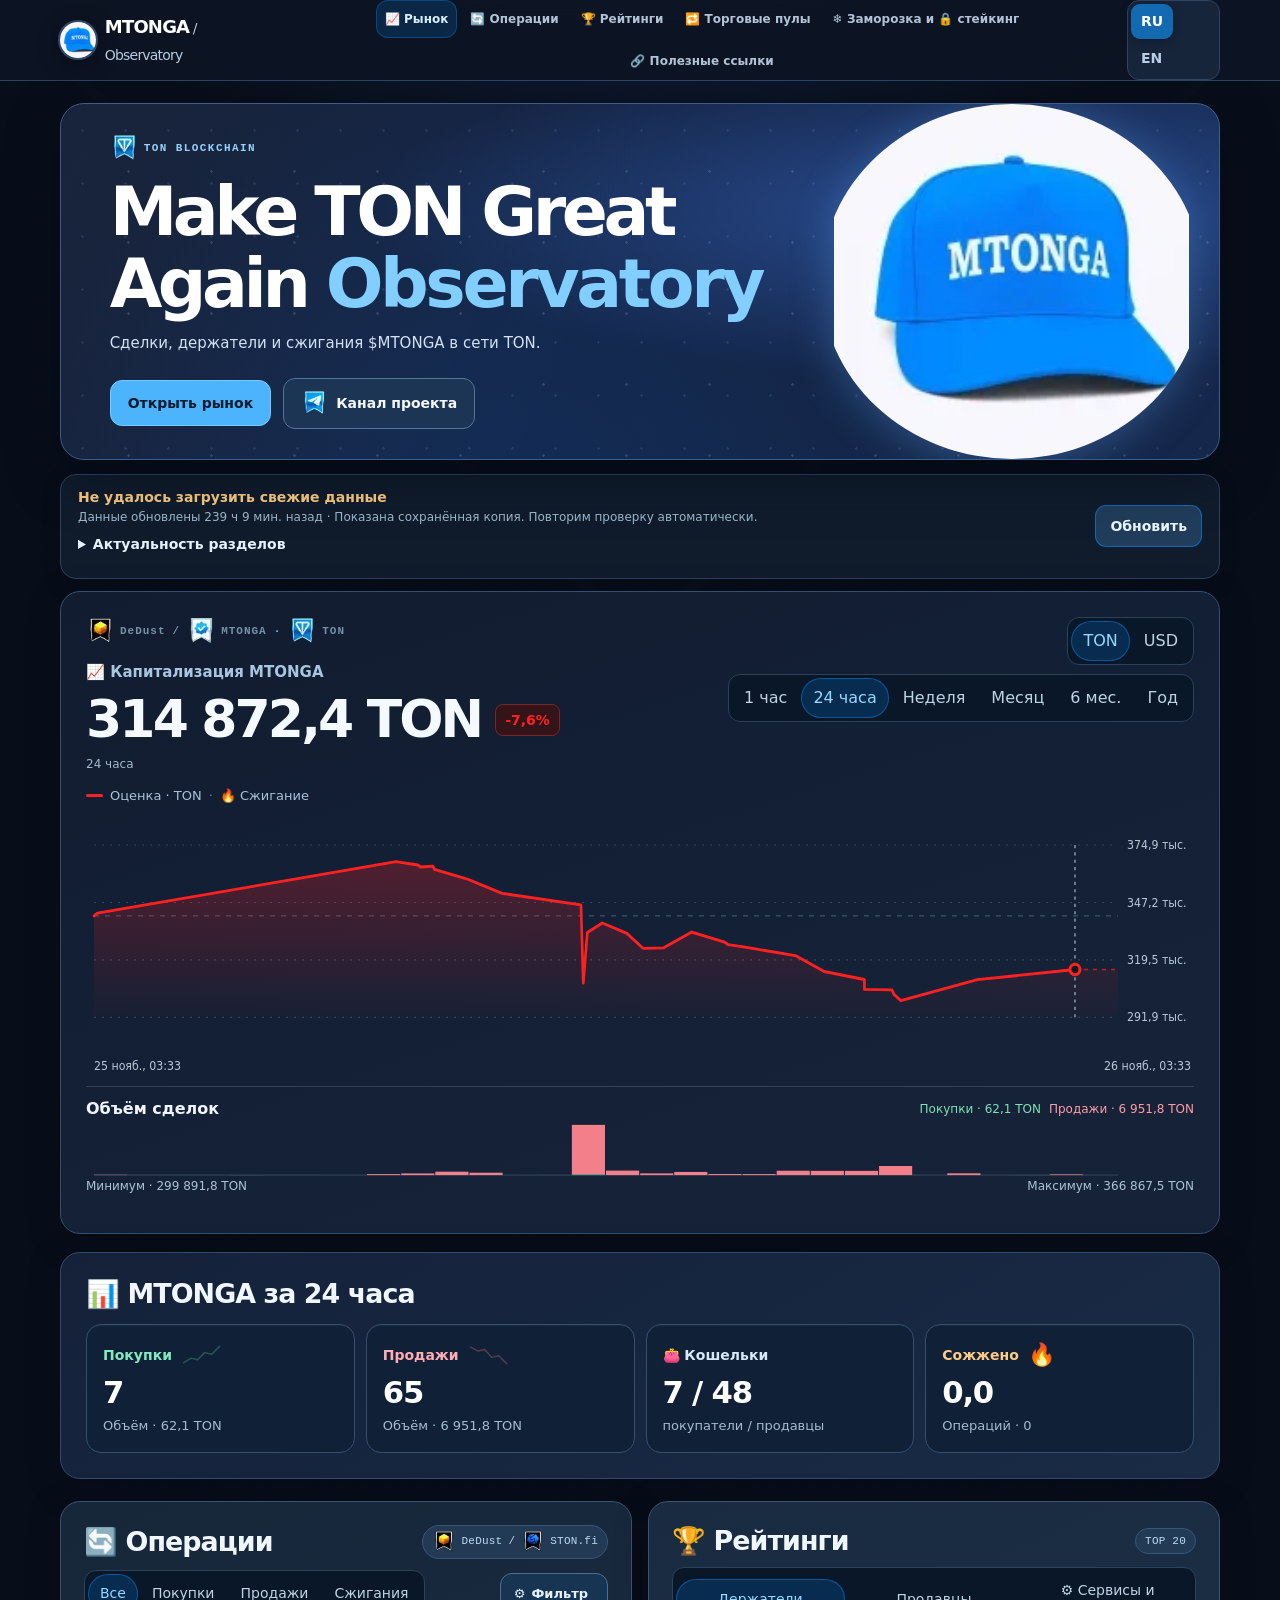
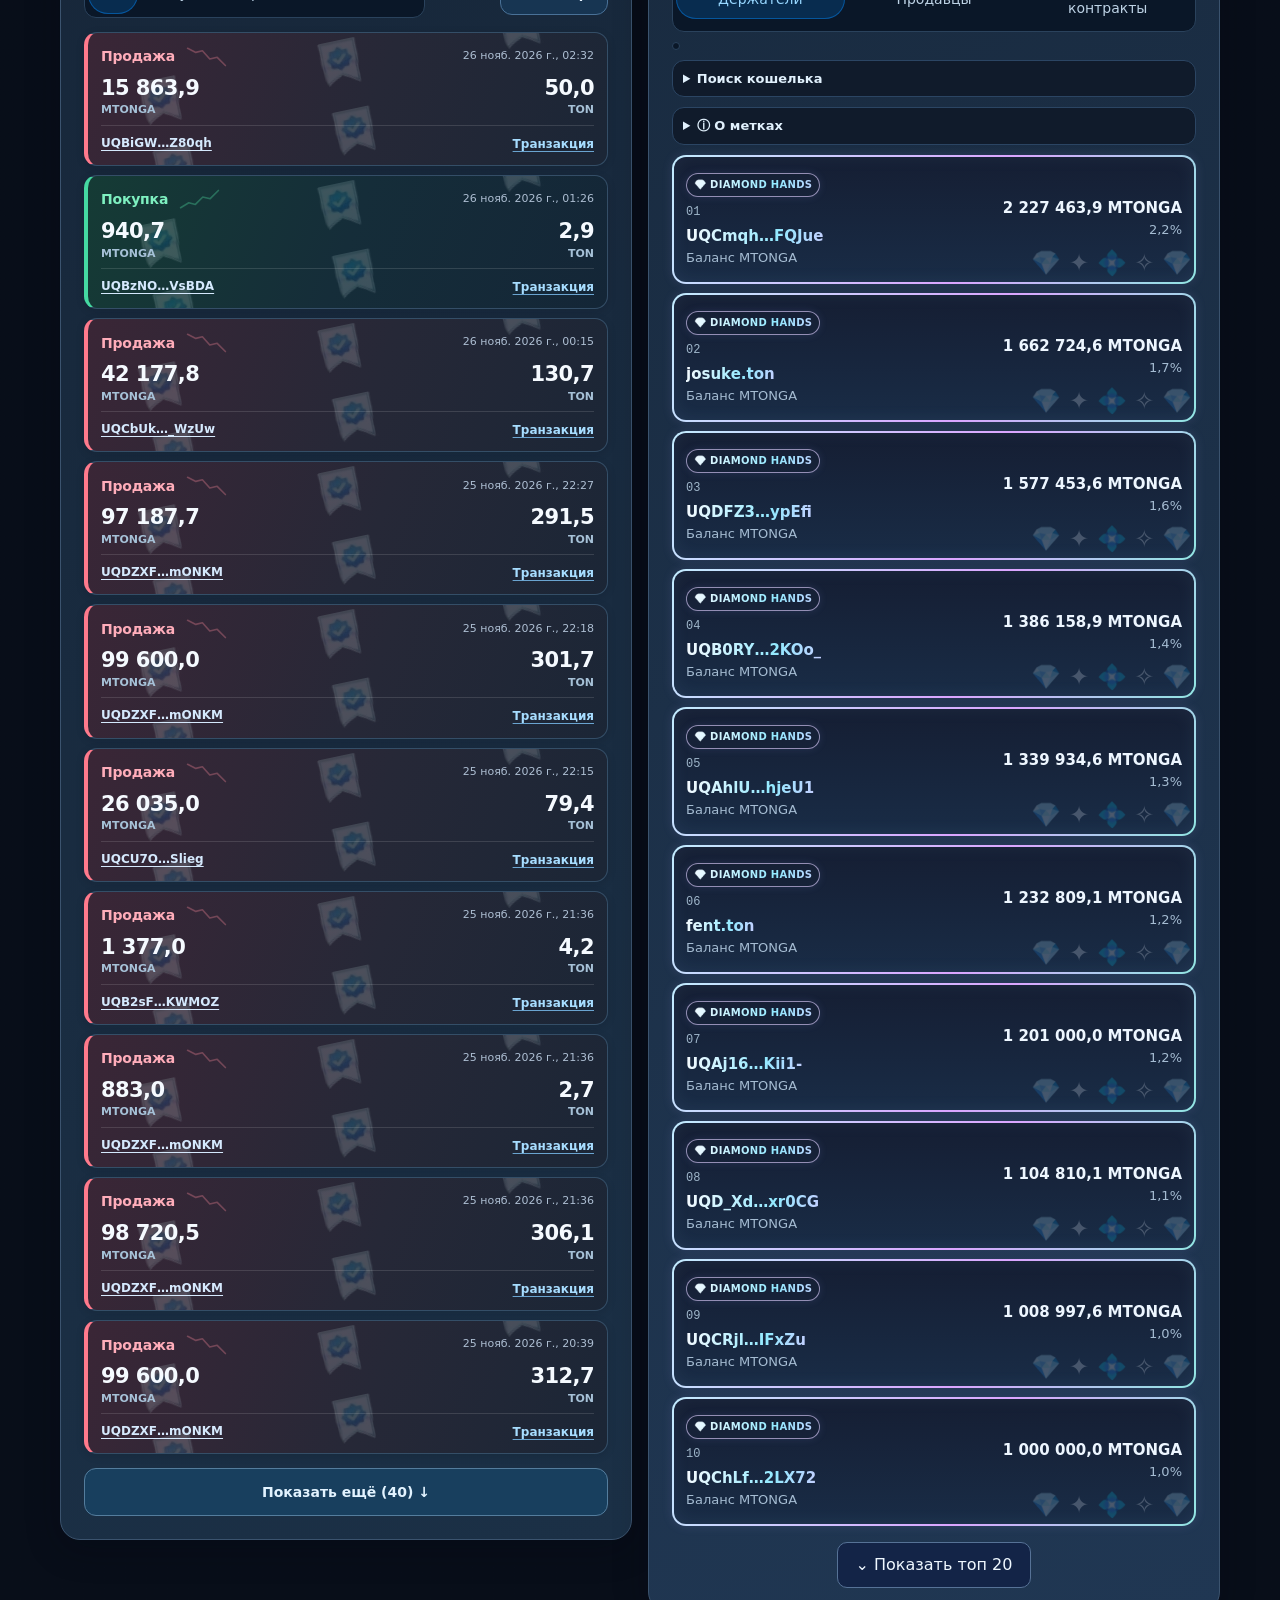
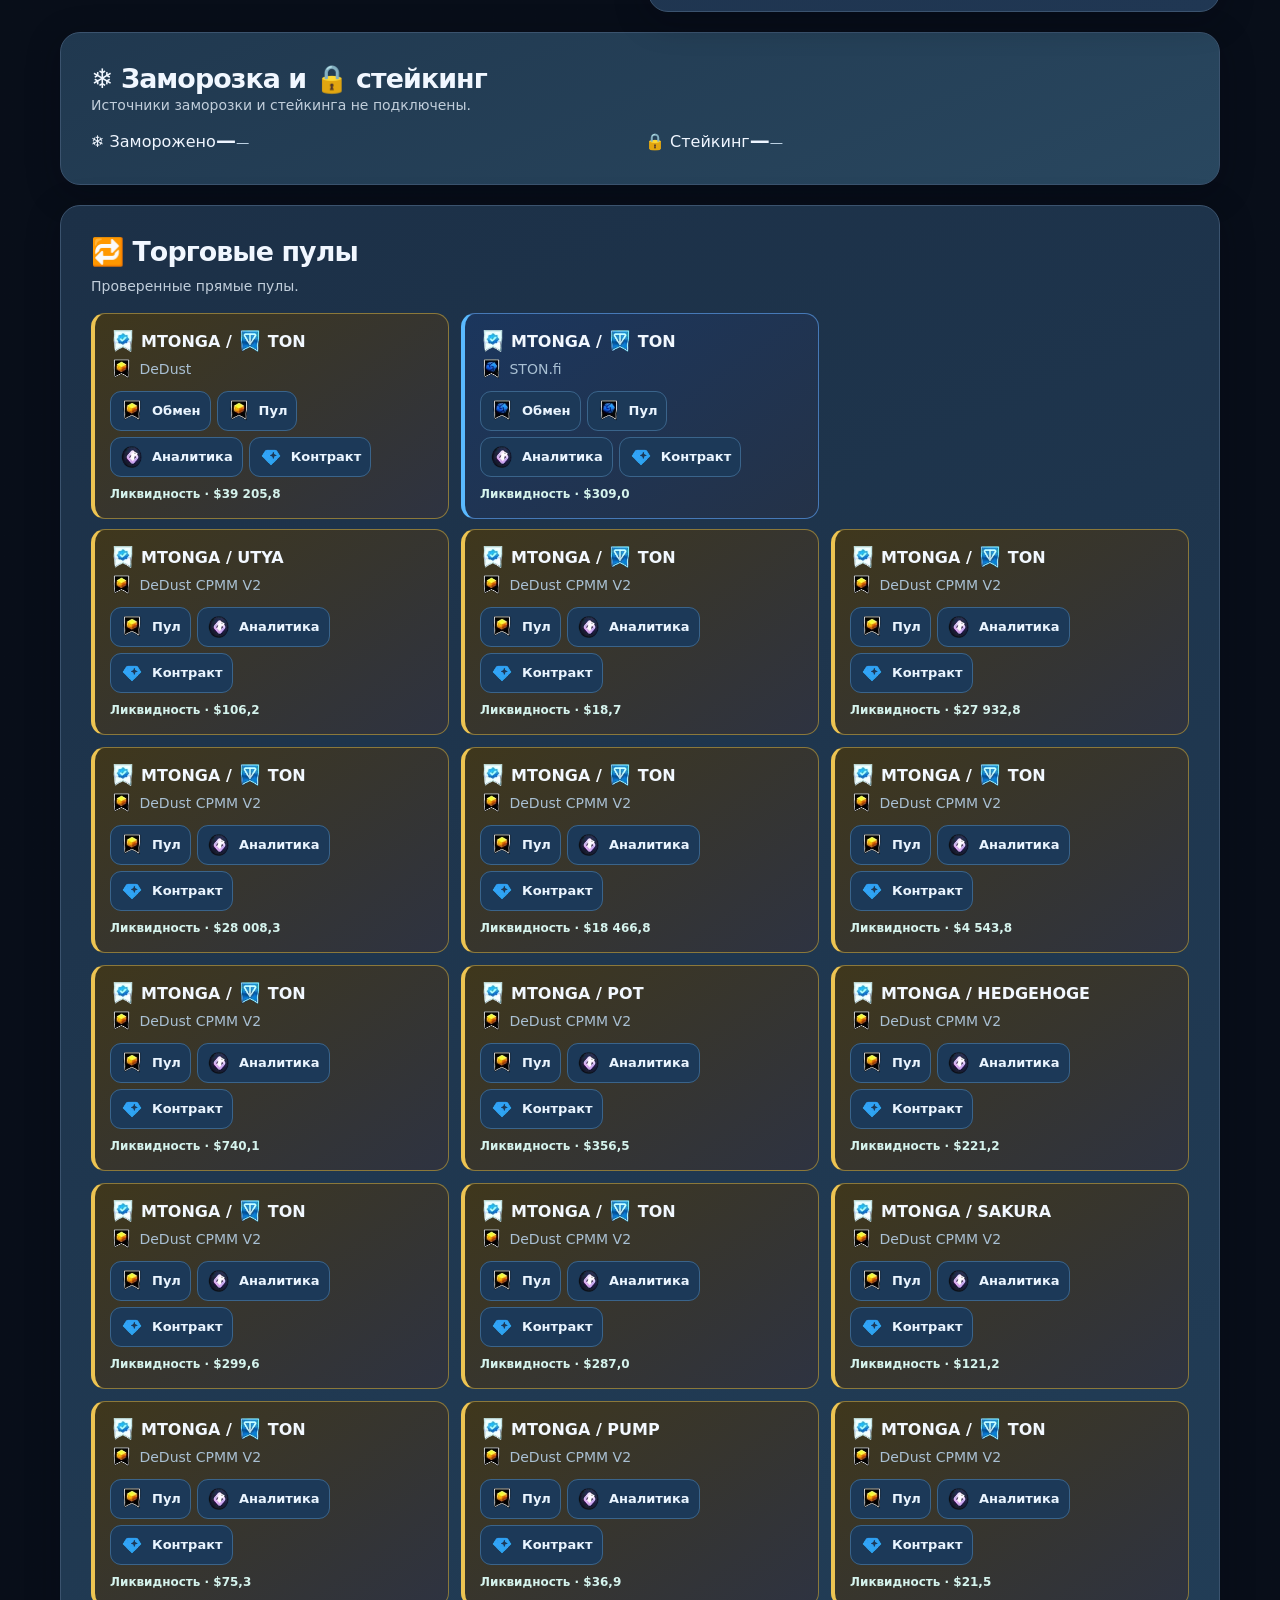
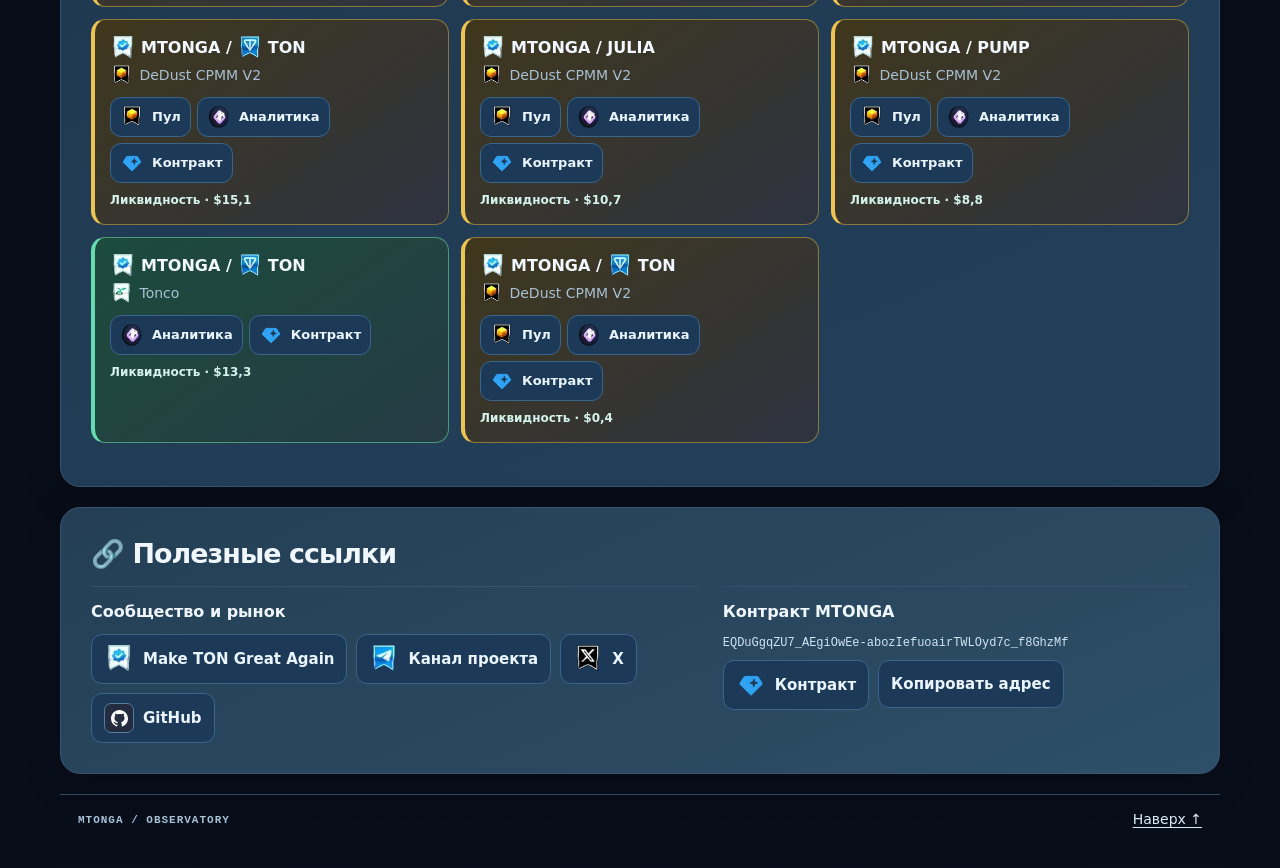
==== index.html @ 54111d75 "Build MTONGA observatory from template 1.3.0 with verified TON pools and cap artwork" ====
<!doctype html>
<html lang="ru"><head>
<meta charset="utf-8"><meta name="viewport" content="width=device-width,initial-scale=1">
<meta name="theme-color" content="#070d21"><meta name="description" content="MTONGA Observatory — сделки STON.fi и DeDust, держатели и подтверждённые сжигания MTONGA в сети TON.">
<title>Make TON Great Again Observatory</title><style>:root{color-scheme:light;--ink:#101721;--muted:#536372;--paper:#f8fafc;--line:#cbd5df;--blue:#30a1f5;--link:#075d9b;--night:#090b0e;--graphite:#10151c;--green:#1e6b51;--red:#df0000;--orange:#975019;font:16px/1.5 system-ui,-apple-system,BlinkMacSystemFont,"Segoe UI",sans-serif;color:var(--ink);background:var(--night)}
*{box-sizing:border-box}
[hidden]{display:none!important}
html{scroll-behavior:smooth;scroll-padding-top:82px}
body{margin:0;background:var(--night)}
.wrap{width:min(1220px,calc(100% - 64px));margin-inline:auto}
h1,h2,h3,p{margin:0}
a{color:var(--link);text-underline-offset:3px}
a:hover{text-decoration:underline}
button{font:inherit;color:inherit;cursor:pointer}
a:focus-visible,button:focus-visible,summary:focus-visible,#plot svg:focus-visible{outline:3px solid #5692db;outline-offset:2px}
header{position:sticky;top:0;z-index:5;background:#090b0ef5;border-bottom:1px solid #283541;color:#f5f8fc}
.nav,.brand,nav,.langs,.tabs,.smallTabs,.introLinks,.eyebrow,.sectionHeading,.chartCaption,footer,.graphTop{display:flex;align-items:center}
.nav{min-height:65px;gap:20px;justify-content:space-between}
.brand{gap:9px;color:#fff;text-decoration:none}
.brand svg{width:36px;height:36px}
.brand strong{font-size:19px;letter-spacing:-.055em}
.brand span{font-weight:500;color:#c3cbd5}
.brand:hover{text-decoration:none}
nav{gap:5px}
nav a,.langs button{font-size:14px;font-weight:650}
nav a{color:#b4c0ce;padding:9px 11px;text-decoration:none;border-radius:8px}
nav a.on,nav a:hover{color:white;background:#203347;text-decoration:none}
.langs,.tabs,.smallTabs{background:#e5edf4;border-radius:10px;padding:3px;gap:2px;width:fit-content;max-width:100%;flex-wrap:wrap}
.langs button,.tabs button,.smallTabs button{border:none;padding:7px 10px;background:transparent;color:#364c61;border-radius:7px;line-height:1.35}
.langs .on,.tabs .on,.smallTabs .on{background:#114c79;color:white}
.hero{margin:20px 0 16px;position:relative;isolation:isolate;overflow:hidden;display:flex;align-items:center;min-height:192px;border-radius:20px;border:1px solid #293746;background:radial-gradient(ellipse at 88% 70%,#153650 0%,transparent 53%),#0b0d10;color:#fff}
.herotext{position:relative;z-index:1;padding:27px clamp(20px,3vw,44px);max-width:66%}
.eyebrow,.tag,footer>span{font-family:ui-monospace,Consolas,monospace;font-size:11px;font-weight:650;letter-spacing:.09em}
.eyebrow{gap:8px}
.eyebrow i{width:7px;height:7px;background:#468ec6;border-radius:50%}
.hero .eyebrow{color:#b9c9d9}
.hero .eyebrow i{background:var(--blue)}
h1{font-size:clamp(38px,4.6vw,68px);letter-spacing:-.07em;line-height:1.05;margin:7px 0 8px}
h1 em{font-family:Georgia,"Times New Roman",serif;font-weight:normal;letter-spacing:-.055em;color:#a1d6ff}
.hero p{color:#c9d5e1;font-size:15px}
.heroArt{position:absolute;inset:0 0 0 auto;width:41%;display:grid;align-items:center;pointer-events:none}
.heroArt svg{width:100%;height:100%;max-height:250px}
.introLinks{margin-top:17px;gap:10px}
.introLinks a,.more{border:1px solid #9daebf;border-radius:8px;padding:7px 12px;text-decoration:none;font-weight:650;font-size:14px}
.introLinks a{color:#f0f6ff;border-color:#536779}
.introLinks a:first-child{color:#081624;background:var(--blue);border-color:var(--blue)}
.introLinks a:hover,.more:hover{box-shadow:inset 0 0 0 1px currentColor}
.panel{background:var(--paper);border:1px solid var(--line);border-radius:17px;padding:clamp(16px,2vw,25px);min-width:0}
.graphTop,.sectionHeading,footer{justify-content:space-between;gap:12px}
.graphTop{align-items:flex-start}
.graph .eyebrow{color:#b6c8d9}
.graph .eyebrow span{color:#7891a7}
.graph h2{font-weight:550;color:var(--muted);font-size:16px;margin-top:12px}
.price{font-size:clamp(27px,3.2vw,44px);line-height:1.12;letter-spacing:-.05em;font-variant-numeric:tabular-nums;font-weight:730}
.chartCaption{font-size:13px;color:var(--muted);gap:7px;margin-top:13px}
.lineKey{width:17px;height:3px;border-radius:3px;background:var(--blue)}
.sep{color:#6f8196}
#plot{margin:6px 0;min-height:183px}
#plot svg{width:100%;height:183px;display:block;touch-action:pan-y}
#plot text{font:11px system-ui,sans-serif;fill:#b6c6d6}
.marker{cursor:pointer}
.marker:focus{outline:2px solid var(--orange)}
#readout{font-size:14px;font-variant-numeric:tabular-nums;min-height:24px;color:var(--ink)}
.note,.description,.resources p{font-size:14px;color:var(--muted);overflow-wrap:anywhere}
.note{font-size:12px}
.description{margin:8px 0}
.summary{margin:18px 0 22px}
.summary h2,.panel h2:not(.graph h2){font-size:clamp(20px,2.1vw,27px);letter-spacing:-.045em;line-height:1.2}
.summary .sectionHeading{margin-bottom:9px}
.tag{color:#3e5061;background:#e2ebf4;border-radius:20px;padding:4px 9px;white-space:nowrap;font-weight:500;letter-spacing:.02em}
#stats{display:grid;grid-template-columns:repeat(4,minmax(0,1fr));gap:10px}
.stat{background:var(--paper);border:1px solid var(--line);border-radius:13px;padding:13px 15px;min-width:0}
.stat b,.stat small,.stat span{display:block}
.stat b{font-size:clamp(20px,2.1vw,31px);line-height:1.3;font-variant-numeric:tabular-nums;overflow-wrap:anywhere;letter-spacing:-.04em}
.stat small{font-size:13px;color:var(--muted)}
.stat span{font-size:14px;font-weight:670}
.buy{color:var(--green)}
.sell{color:var(--red)}
.burn{color:var(--orange)}
.columns{display:grid;grid-template-columns:1fr 1fr;gap:16px;align-items:start}
.columns .tabs{margin:10px 0}
.columns .tabs button,.smallTabs button{font-size:14px}
.smallTabs:not(:empty){margin-bottom:8px}
#feedNote,#rankNote{margin-bottom:8px}
.row{display:grid;grid-template-columns:minmax(0,1fr) auto;gap:10px;border-top:1px solid #dce3eb;padding:10px 0;align-items:center}
.row>div{min-width:0}
.row>div:last-child{text-align:right}
.row b,.row small{display:block;font-variant-numeric:tabular-nums}
.row small{color:var(--muted);font-size:13px}
.row a{overflow-wrap:anywhere}
.row b{font-size:15px;line-height:1.45}
.row .badge{display:inline-block;padding:1px 6px;font-size:12px;border-radius:5px;margin-right:6px}
.badge.buy{background:#e0f3e8}
.badge.sell{background:var(--red);color:white}
.badge.burn{background:#ffead4}
.position{color:var(--muted);font:12px ui-monospace,monospace;margin-right:8px}
.empty{padding:16px 0;color:var(--muted)}
.more{background:#eaf1f7;color:#144b72}
.more[hidden]{display:none}
#more{margin-top:8px;width:100%}
.resources{margin:20px 0}
.resourcesGrid{display:grid;grid-template-columns:1.15fr 1.2fr 1fr;gap:24px;margin-top:16px}
.resources h3{font-size:16px;margin-bottom:6px}
.resourceList{display:flex;gap:8px 13px;flex-wrap:wrap}
.resourceList,.contract{margin-top:8px;font-size:14px}
.contract{display:block;overflow-wrap:anywhere;font-family:ui-monospace,monospace;margin-bottom:10px}
.resourcesGrid article{min-width:0}
summary{cursor:pointer;font-weight:600}
footer{padding:16px 0 25px}
footer a{font-size:14px}
@media(max-width:800px){.wrap{width:calc(100% - 28px)}
.nav{display:grid;grid-template-columns:1fr auto;gap:0;padding-top:6px}
.langs{grid-column:2;grid-row:1}
.brand{grid-column:1;grid-row:1}
nav{grid-column:1/-1;justify-content:space-between;gap:0}
nav a{padding:7px 5px;font-size:13px}
html{scroll-padding-top:98px}
.columns{grid-template-columns:1fr}
.heroArt{width:35%;opacity:.82}
.herotext{max-width:73%;padding:19px}
.hero{min-height:180px}
.graphTop{flex-wrap:wrap}
.resourcesGrid{grid-template-columns:1fr 1fr}

#stats{grid-template-columns:repeat(2,minmax(0,1fr))}}
@media(max-width:500px){.wrap{width:calc(100% - 20px)}
.hero{margin-top:10px}
.herotext{max-width:100%;padding:16px}
.heroArt{width:35%;inset:auto 0 0 auto;height:78px}
.hero p{max-width:96%;font-size:14px}
.introLinks{max-width:76%;gap:6px;flex-wrap:wrap}
.introLinks a{font-size:13px;padding:6px 8px}
.graphTop{gap:10px}
.tabs button{padding:6px 8px}
.stat{padding:10px}
.stat small{font-size:12px}
.row{gap:3px}
.row b{font-size:14px}
.row small{font-size:12px}
.resourcesGrid{grid-template-columns:1fr;gap:15px}
.resourcesGrid article+article{border-top:1px solid var(--line);padding-top:12px}}
@media(prefers-reduced-motion:reduce){html{scroll-behavior:auto}}

.walletLegend{font-size:13px;color:var(--muted);margin:4px 0}
.walletIdentity{display:inline-flex;align-items:baseline;flex-wrap:wrap;gap:2px 6px;max-width:100%;vertical-align:baseline}
.row .walletAddress{font-weight:700;text-decoration:underline;text-decoration-thickness:1px;text-underline-offset:3px}
.row .walletAddress.buy,.walletRole.buy{color:#126042}
.row .walletAddress.sell,.walletRole.sell{color:#df0000}
.row .walletAddress.burn,.walletRole.burn{color:#874305}
.row .walletAddress.neutral{color:#51615c}
.walletRole{font-size:11px;font-weight:600}
:is(.row,.walletResult) .domainBadge{font:600 11px/1.4 system-ui,sans-serif;letter-spacing:0;padding:2px 6px;border-radius:5px;overflow-wrap:anywhere;max-width:100%;display:inline-block}
.domainBadge.digits{color:#482e00;background:linear-gradient(110deg,#ffcc00 12%,#ffe173 34%,#fff9c0 46%,#ffd700 57%,#efb000 84%);background-size:220% 100%;border:1px solid #a37b00;animation:projectGold 4s ease-in-out infinite alternate}
details.domainDetails{display:inline-block;border:0;padding:0;font-size:12px;font-weight:500;width:100%}
details.domainDetails summary{color:var(--muted);font-size:11px}
#rank .position{vertical-align:top}
.onlyBadges{display:flex;align-items:center;gap:7px;font-size:13px;font-weight:600;margin:4px 0 7px;cursor:pointer}
.onlyBadges input{width:16px;height:16px;accent-color:var(--link)}


@keyframes projectGold{from{background-position:0% 50%}
to{background-position:100% 50%}}
@media(prefers-reduced-motion:reduce){.domainBadge.digits{animation:none}}
footer>span{color:#f5f8ff}
footer a{color:#dcebf8}
.price{overflow-wrap:break-word}

/* Make the chart and header dark; financial rows retain their semantic colours. */
.langs,.graph .tabs{background:#202a35}
.langs button,.graph .tabs button{color:#c3cfdb}
.langs .on,.graph .tabs .on{background:var(--blue);color:#071421}
.graph{--ink:#f5f8fc;--muted:#b2c0cd;color:var(--ink);background:var(--graphite);border-color:#283747}
.graph #readout a{color:#86caff}
.graph #plot svg{height:205px}
.brand:hover,.introLinks a:hover{color:#fff}
.introLinks a:first-child:hover{color:#081624}

.wrap{width:min(1180px,calc(100% - 88px))}
.hero{background:linear-gradient(165deg,#080a0d 22%,#10151c 100%)}
.graph,.summary{background:linear-gradient(180deg,#10151c,#152332);border:1px solid #374b5b}
.summary{background:linear-gradient(180deg,#152332,#172b3c);padding:clamp(16px,2vw,25px);border-radius:17px;color:#f4f8ff}
.summary .sectionHeading{margin-bottom:14px}
.stat{background:linear-gradient(145deg,#131d28,#1e3041);border:1px solid #3d5363}
.stat small{color:#b9c8d5}
.stat span.buy,.stat span.sell,.stat span.burn{display:inline-block;border-radius:5px;background:linear-gradient(120deg,#d8e5eb,#c1d4df);padding:1px 6px}
.columns .panel,.resources{--ink:#f3f7fc;--muted:#c1cedb;--link:#a6daff;--line:#435a6a;color:var(--ink);border-color:#3b5264}
.columns .panel{background:linear-gradient(180deg,#172b3c,#1a3b51)}
.columns .tabs,.columns .smallTabs{background:#0e1c29}
.columns .tabs button,.columns .smallTabs button{color:#cbd9e7}
.columns .tabs .on,.columns .smallTabs .on{background:#265a7d;color:#fff}
.row{border-color:#435666}
.position{color:#c1cedb}
.tag{background:#233f54;color:#d1e6f6}
.row .walletIdentity{background:linear-gradient(125deg,#d8e5eb,#c1d4df);border-radius:7px;padding:3px 6px}
.domainDetails summary{color:#354d62!important}
.domainDetails span{color:#223847}
#more,.resourceList>a,.resourceList>button{color:#f3f8ff;background:#15496b;border:1px solid #6289a3}
.resources{background:linear-gradient(180deg,#1a3b51,#20475e);padding:clamp(18px,2.5vw,30px)}
.resourcesGrid{grid-template-columns:1.3fr 1fr;gap:clamp(14px,2vw,26px)}
.resourcesGrid article{border-top:1px solid #7190a3;padding-top:13px}
.resources h3{margin-bottom:10px}
.resourceList{display:grid;grid-template-columns:1fr;gap:7px}
.resourceList>a,.resourceList>button{display:flex;align-items:center;justify-content:space-between;gap:6px;min-height:42px;padding:8px 12px;border-radius:7px;text-align:left;font:650 14px/1.35 system-ui,sans-serif;text-decoration:none;cursor:pointer}
.resourceList>a:hover,.resourceList>button:hover,#more:hover{background:#1b5c82;border-color:#aedfff}
.resources .contract{color:#d1e4f2;margin:6px 0;word-break:break-all}
footer{background:#090c10;border-top:1px solid #405362;padding:14px 18px;margin-bottom:14px;border-radius:8px}
@media(min-width:1000px){.resourcesGrid article:first-child .resourceList{grid-template-columns:repeat(2,minmax(0,1fr))}}
@media(max-width:800px){.wrap{width:calc(100% - 34px)}.resourcesGrid{grid-template-columns:1fr 1fr}}
@media(max-width:500px){.wrap{width:calc(100% - 22px)}.resourcesGrid{grid-template-columns:1fr}.resourcesGrid article+article{border-color:#7190a3}}

/* Draw external-link arrows without relying on a font glyph. */
.resourceList>a::after,.introLinks a[href^="https:"]::after,.row a:not(.walletAddress)::after{content:"";display:inline-block;width:8px;height:8px;flex-shrink:0;margin-left:6px;border-top:1.5px solid currentColor;border-right:1.5px solid currentColor;background:linear-gradient(135deg,transparent 43%,currentColor 46%,currentColor 54%,transparent 57%);vertical-align:1px}

.syncBar{display:flex;align-items:center;justify-content:space-between;gap:14px;margin:0 0 12px;padding:12px 18px;background:#101b27;border:1px solid #374b5b;border-radius:12px;color:#e5f1fb}
.syncBar>div{min-width:0}.syncBar p{font-size:14px;font-weight:650}.syncBar small{display:block;color:#b9c8d5;font-size:12px;overflow-wrap:anywhere}.syncBar .syncWarning{color:#ffcf80}
#refreshData{flex-shrink:0;min-height:42px;padding:8px 14px;border:1px solid #6289a3;border-radius:7px;background:#15496b;color:#f3f8ff;font-weight:650;font-size:14px}#refreshData:hover{background:#1b5c82}#refreshData:disabled{opacity:.65;cursor:wait}
@media(max-width:400px){.syncBar{align-items:flex-start;flex-wrap:wrap;padding:12px 14px}.syncBar>div{flex:1 1 175px}}

/* Market cap: native-currency valuation, with an explicit estimation note. */
.graph .price{font-size:clamp(32px,4.2vw,52px);letter-spacing:-.055em;line-height:1.15}
.graph h2{font-size:15px;margin-top:12px;margin-bottom:7px}
.capHeadline{display:flex;align-items:center;gap:14px;flex-wrap:wrap}
.capChange{font:700 14px/1.3 system-ui,sans-serif;padding:6px 9px;border-radius:8px;font-variant-numeric:tabular-nums;white-space:nowrap}
.capChange:empty{display:none}.capPositive{color:#54edb6;background:#133c32;border:1px solid #24634e}.capNegative{color:#ff2020;background:#321419;border:1px solid #7a242a}
#capPeriod{margin-top:5px;color:#a4b9cb}.graph #plot{min-height:250px;margin:18px 0 8px}.graph #plot svg{height:250px}
.graph #plot text{font:11px system-ui,sans-serif;fill:#b8c9d6}
.capRange{display:flex;justify-content:space-between;gap:8px;flex-wrap:wrap;color:#adc3d3;font-size:12px;font-variant-numeric:tabular-nums;margin:0 0 13px}
.graph #readout{background:#0b1723;border:1px solid #2b4354;padding:10px 12px;border-radius:9px;min-height:43px;font-size:13px;margin-bottom:9px}
.capMethod{font-size:11px;line-height:1.5;color:#9db3c4;border-top:1px solid #2b4354;padding-top:10px;margin-top:10px;max-width:850px}
.graph .chartCaption .lineKey{background:var(--chart-colour,#38dda0)}
@media(max-width:500px){.graph .price{font-size:34px}.capHeadline{gap:8px}.graph .graphTop{gap:15px}.graph .tabs{width:100%;justify-content:space-between}.graph .tabs button{padding:8px 6px;font-size:12px}.graph #plot svg{height:240px}.graph #plot{min-height:240px}.graph #readout{font-size:12px}.capMethod{font-size:11px}}
@media(max-width:360px){.graph .tabs{display:grid;grid-template-columns:repeat(3,minmax(0,1fr));gap:3px}.graph .tabs button{width:100%}}

:root{--blue:#75ccff;--project-art:url("[data-uri]");--night:#070d21}
body{background:radial-gradient(ellipse at 78% 0%,#24347b 0%,#111c49 28%,transparent 55%),#070d21}
header{background:#0a1129f5;border-color:#324576}
.brandMark{width:36px;height:36px;border-radius:50%;background:var(--project-art) center/cover}
.hero{min-height:268px;border-color:#435b9c;background:radial-gradient(ellipse at 78% 50%,#2b4696 0%,#182860 34%,transparent 68%),linear-gradient(112deg,#0d1639,#111c49)}
.hero::before{content:"";position:absolute;inset:0;background-image:radial-gradient(circle,#7eaeff 1px,transparent 1.5px),radial-gradient(circle,#eff7ff 1px,transparent 1.5px);background-size:43px 53px,83px 71px;background-position:0 0,26px 32px;opacity:.24;pointer-events:none}
.heroArt{width:40%;height:100%;background:var(--project-art) center / auto 88% no-repeat;filter:drop-shadow(0 0 20px #60b5ff60);border-radius:50%}
.hero h1 em{color:#89ceff}
.graph{background:linear-gradient(180deg,#101936,#151f43);border-color:#394b80}
.summary{background:linear-gradient(180deg,#182649,#202d55);border-color:#435480}
.columns .panel{background:linear-gradient(180deg,#192847,#1e3659)}
.resources{background:linear-gradient(180deg,#192b4b,#1b345a)}
.graphControls{display:grid;gap:10px;justify-items:end;min-width:0}
.row.trade-buy{border-left:3px solid #4cce9f;padding-left:8px;background:#14564832}
.row.trade-sell{border-left:3px solid #fb6b76;padding-left:8px;background:#7c223532}
.row.trade-burn{border-left:3px solid #e7ae57;padding-left:8px}
@media(max-width:800px){.graphControls{justify-items:start}}
@media(max-width:590px){
 .hero{min-height:210px}.heroArt{width:32%;height:auto;inset:12px 12px auto auto;aspect-ratio:1;opacity:1;background-size:contain}
 .herotext{max-width:76%}.hero h1{font-size:clamp(32px,7.5vw,47px)}.hero h1 em{display:block}
 .hero p{max-width:100%}.introLinks{max-width:100%}.graphControls{width:100%}.graph #currency{display:flex;width:auto}
}

#activity,#wallets,#pools{background:#141b27;border-color:#303a4a}
#activity .row,#wallets .row{background:transparent;border-color:#303a4a;border-left:0;padding-left:0}
#activity .row .walletIdentity,#wallets .row .walletIdentity{background:none;padding:0;column-gap:6px;row-gap:4px}
.columns .walletIdentity .walletAddress{background:none;padding:0}
.columns .row .walletAddress{color:#d6e2f0}
.columns .walletRole.buy,.columns .badge.buy{color:#85e6bc;background:none}
.columns .walletRole.sell,.columns .badge.sell{color:#ff9a9f;background:none}
.columns .walletRole.burn,.columns .badge.burn{color:#f1bd7d;background:none}
.columns .domainDetails summary,.columns .domainDetails span{color:#becbd9!important}
.columns :is(.row,.walletResult) .projectBadges{display:flex;flex-wrap:wrap;gap:5px;width:100%;align-items:center}
.columns :is(.row,.walletResult) .projectBadge{--badge-edge:#53627b;display:inline-flex;align-items:center;gap:4px;padding:2px 6px;border:1px solid var(--badge-edge);border-radius:6px;background:#202939;text-decoration:none;color:#eaf1fb;font:650 11px/1.35 system-ui,sans-serif;min-height:26px;max-width:100%}
.columns :is(.row,.walletResult) .projectBadge:hover{text-decoration:underline}
.columns :is(.row,.walletResult) .projectBadge::after{display:none}
.projectBadge img{display:block;width:18px;height:18px;object-fit:contain;border-radius:3px}
.columns :is(.row,.walletResult) .projectBadge.staking{padding-inline:4px;--badge-edge:#6c93cb}
.columns :is(.row,.walletResult) .projectBadge.vnuk{--badge-edge:#8f606f;color:#ffc8d4}
.columns :is(.row,.walletResult) .projectBadge.author{border-color:transparent;background:linear-gradient(#202939,#202939) padding-box,linear-gradient(105deg,#508eff,#dce5ee,#508eff) border-box;background-size:100% 100%,200% 100%;animation:projectBadgeGlow 5s ease-in-out infinite alternate}
.columns :is(.row,.walletResult) .projectBadge.joystick{--badge-edge:#9164ac}
.columns :is(.row,.walletResult) .projectBadge.phoenix{--badge-edge:#a86a36}
.projectBadge.joystick span,.projectBadge.phoenix span{background:linear-gradient(90deg,var(--badge-color),#ffe182,var(--badge-color));background-size:210% 100%;background-clip:text;color:transparent;animation:projectBadgeGlow 5s ease-in-out infinite alternate}
.projectBadge.joystick{--badge-color:#e3a6ff}
.projectBadge.phoenix{--badge-color:#ff9862}
@keyframes projectBadgeGlow{to{background-position:100% 0}}
@media(prefers-reduced-motion:reduce){.columns :is(.row,.walletResult) .projectBadge.author,.projectBadge.joystick span,.projectBadge.phoenix span{animation:none}}
#pools [lang="en"],html[lang="en"] #pools [lang="ru"]{display:none}
html[lang="en"] #pools [lang="en"]{display:inline}
#pools .poolIntro{margin:8px 0 16px}
#pools .poolGrid{display:grid;grid-template-columns:repeat(3,minmax(0,1fr));gap:10px}
#pools .poolCard{min-width:0;background:#1c2636;border:1px solid #39475b;border-radius:10px;padding:12px}
#pools .poolCard h3{margin:0 0 3px}
#pools .poolCard p{margin:0}
#pools .poolActions{display:flex;flex-wrap:wrap;gap:6px;margin-top:10px}
#pools .poolActions a{display:inline-flex;align-items:center;min-height:38px;padding:5px 9px;color:#edf5ff;background:#22344c;border:1px solid #586d88;border-radius:7px;font-size:13px;font-weight:650;text-decoration:none}
#pools .poolActions a:hover{background:#304963;text-decoration:underline}
#pools .poolRoute,#pools .poolTiny{margin-top:16px;padding-top:13px;border-top:1px solid #39475b}
#pools #discoveredPools{margin-top:10px}
#pools .poolCard .poolLiquidity{margin-top:8px;font-size:12px;overflow-wrap:anywhere}
#pools .poolCard h3{overflow-wrap:anywhere}
#pools .poolRoute h3{margin:0 0 4px}
#pools .poolRoute .poolCard{margin-top:9px;max-width:440px}
#pools .poolTiny .poolGrid{margin-top:10px}
#pools .poolSources{margin-top:13px;font-size:12px}
@media(max-width:800px){#pools .poolGrid{grid-template-columns:repeat(2,minmax(0,1fr))}}
@media(max-width:500px){#pools .poolGrid{grid-template-columns:minmax(0,1fr)}}

.columns :is(.row,.walletResult) .projectBadge.og{border-color:#a887c2;background:#222033}
.columns :is(.row,.walletResult) .projectBadge.fragmentNumber{--badge-edge:#cc7cdb;background:#78348b;color:#fff;font-weight:800;white-space:nowrap}
.projectBadge.og span{background:linear-gradient(90deg,#cbff69,#f3a5ff,#cbff69);background-size:210% 100%;background-clip:text;color:transparent;animation:projectBadgeGlow 4s ease-in-out infinite alternate;font-weight:800}
.columns :is(.row,.walletResult) .projectBadge.burner{border-color:#966237;padding-inline:4px}
.columns :is(.row,.walletResult) .projectBadge.blueNft{border-color:#3881a9;padding-inline:4px}
.operationRow .opMobile,.operationRow .opToggle{display:none}
#feed .operationRow .opDesktop a{display:inline-block}
@media(prefers-reduced-motion:reduce){.projectBadge.og span{animation:none}}
@media(max-width:640px){
 #feed .operationRow{grid-template-columns:minmax(0,1fr) minmax(0,auto) 28px;align-items:start;column-gap:4px;padding:8px 0}
 #feed .operationRow .opDesktop{display:none}
 #feed .operationRow>div:nth-child(2){align-self:start}
 #feed .operationRow .opMobile:not([hidden]){display:block;grid-column:1/-1;text-align:left;padding:2px 0 4px}
 #feed .operationRow .opToggle{display:grid;place-items:center;width:28px;min-height:32px;padding:0;background:none;border:0;color:#b8d3ec;cursor:pointer}
 .opToggle span{width:7px;height:7px;border-right:2px solid;border-bottom:2px solid;transform:rotate(45deg)}
 .opToggle[aria-expanded="true"] span{transform:rotate(225deg)}
}

body{background:linear-gradient(#070b16bb,#070b16cf),url("[data-uri]") center top/cover fixed,#070b16}
.supplyGrid{display:grid;grid-template-columns:repeat(2,minmax(0,1fr));gap:10px;margin-top:12px}
.supplyGrid a{display:grid;gap:4px;padding:12px;border:1px solid #39475b;border-radius:10px;background:#1c2636;text-decoration:none;min-width:0}
.supplyGrid a:hover{border-color:#7db5e6}
.supplyGrid strong{font-size:clamp(1rem,3vw,1.35rem);color:#eef5ff;overflow-wrap:anywhere}
.supplyGrid small{color:#afbfce}
@media(max-width:440px){.supplyGrid{grid-template-columns:1fr}body{background-attachment:scroll;background-size:auto,auto 1100px}}

.volumeBlock{margin-top:12px;border-top:1px solid #344353;padding-top:10px}
.volumeHeading,.volumeKeys,.tradeSize,.walletSearchForm{display:flex;align-items:center;gap:8px;flex-wrap:wrap}
.volumeHeading{justify-content:space-between}
.volumeKeys,.tradeSize{font-size:12px}
.volumeKeys span:first-child,.rankMove.gained{color:#80e0b6}
.volumeKeys span:last-child,.rankMove.lost{color:#ff9da4}
#tradeVolume svg{display:block;width:100%;height:56px}
.tradeSize{margin:8px 0;color:#bdcbd8}
.tradeSize label{display:inline-flex;align-items:center;gap:6px}
.tradeSize input[type=number],.walletSearchForm input{min-width:0;border:1px solid #53637a;border-radius:7px;background:#161f2b;color:#eaf1fb;padding:6px 8px;font:inherit}
.tradeSize input[type=number]{width:6em}
#rank .position,.walletResult .position{display:inline-flex;align-items:baseline;gap:4px}
.rankMove{font-size:10px;white-space:nowrap}
.walletSearch,.badgeLegend{margin:10px 0;border:1px solid #39475b;border-radius:8px;padding:8px 10px}
.walletSearch summary,.badgeLegend summary{cursor:pointer;color:#d6e2f0;font-size:13px;font-weight:650}
.walletSearchForm{margin-top:9px}
.walletSearchForm input{flex:1 1 145px}
.walletSearchForm button{padding:6px 9px;border:1px solid #52637b;border-radius:7px;background:#243249;color:#eaf1fb;cursor:pointer}
.walletResult{margin-top:9px;overflow-wrap:anywhere}
.walletResult h3,.walletResult h4,.walletResult p{margin:6px 0}
.walletResult ul,.badgeLegend dl{padding-left:0;margin:8px 0 0;font-size:12px}
.walletResult li{margin-left:15px;padding-top:3px}
.badgeLegend dl{display:grid;grid-template-columns:auto 1fr;gap:5px 8px}
.badgeLegend dd{margin:0;color:#bdcbd8}
.columns .projectBadge.arni,.columns .projectBadge.napiwas{border-color:#927fa2}
.columns .projectBadge.arni span,.columns .projectBadge.napiwas .badgeLabel{
 background:linear-gradient(90deg,#70e1dd,#c4b4ff,#ffab94,#ffe39a,#70e1dd);
 background-size:225% 100%;background-clip:text;color:transparent;
 animation:projectBadgeGlow 4.3s ease-in-out infinite alternate
}
.projectBadge .beerIcon{position:relative;display:inline-block;flex:0 0 18px;width:18px;height:18px}
.beerIcon::before,.beerIcon::after{content:"";position:absolute}
.beerIcon::before{left:2px;top:2px;width:10px;height:15px;border:1px solid #ffde99;border-radius:3px 3px 4px 4px;background:linear-gradient(#fff4dc 0 28%,#ffce56 29%,#e4932c 83%,#b36121)}
.beerIcon::after{left:12px;top:6px;width:5px;height:8px;border:2px solid #ffde99;border-left:0;border-radius:0 4px 4px 0}
@media(prefers-reduced-motion:reduce){.columns .projectBadge.arni span,.columns .projectBadge.napiwas .badgeLabel{animation:none}}

.projectBadges .domainDetails{width:auto;max-width:100%;overflow-wrap:anywhere}

/* MTONGA / Telegram-inspired Observatory — design layer v1.
   No remote fonts, frameworks, images or runtime dependencies.
   Loaded AFTER the existing stylesheet. Keeps data/JS functionality intact. */
:root{
  color-scheme:dark;
  --tg-bg:#090e18;--tg-surface:#121b2a;--tg-surface2:#192639;
  --tg-elevated:#20344b;--tg-line:#2a405a;--tg-blue:#55b9ff;
  --tg-blue-strong:#258fea;--tg-text:#f0f6ff;--tg-muted:#a6bdd2;
  --tg-green:#51dcaa;--tg-red:#ff8696;--tg-gold:#f3c66f;
  --night:var(--tg-bg);--paper:var(--tg-surface);--ink:var(--tg-text);
  --muted:var(--tg-muted);--line:var(--tg-line);--blue:var(--tg-blue);
  --link:#91d8ff;--green:var(--tg-green);--red:var(--tg-red);
  font-family:system-ui,-apple-system,BlinkMacSystemFont,"Segoe UI",sans-serif;
  font-optical-sizing:auto;
}
html{scroll-padding-top:100px}
body{
  color:var(--tg-text);
  background:radial-gradient(ellipse 80% 420px at 50% -150px,#1b315e 0%,transparent 72%),
    linear-gradient(#080e19e8,#080e19f1),url("[data-uri]") center top/cover fixed,#090e18;
}
.wrap{width:min(1160px,calc(100% - 40px))}
a{color:var(--link)}
button,input{font-family:inherit}
a,button,summary{-webkit-tap-highlight-color:transparent}
button:not(:disabled),a,summary{transition:background-color .18s ease,border-color .18s ease,color .18s ease,transform .18s ease}
button:active:not(:disabled),.introLinks a:active,.resourceList>a:active,#pools .poolActions a:active{transform:scale(.98)}
a:focus-visible,button:focus-visible,summary:focus-visible,input:focus-visible{outline:2px solid var(--tg-blue);outline-offset:3px}
header{background:#0d1524f0;border-bottom:1px solid #2c4463;backdrop-filter:blur(22px);-webkit-backdrop-filter:blur(22px)}
.nav{min-height:70px;gap:18px}
.brandMark{box-shadow:0 0 0 2px #314968,0 5px 20px #050a14a8}
.brand strong{font-size:18px;letter-spacing:-.045em}
.brand span{color:#b6cce0;font-size:14px}
nav{gap:5px}
nav a{padding:10px 13px;color:#b1c4d7;border-radius:12px;font-weight:600}
nav a.on,nav a:hover{background:#1e3958;color:#f4faff}
.langs{background:#17253a;padding:3px;border:1px solid #2d4560;border-radius:12px}
.langs button{border-radius:9px;min-width:39px;min-height:35px;color:#b6cde2}
.langs button.on{background:#288fd9;color:#fff;box-shadow:0 2px 10px #0613268c}
main.wrap{padding-bottom:10px}
.hero{margin:22px 0 14px;min-height:275px;border:1px solid #3b5c8d;border-radius:24px;
  background:radial-gradient(ellipse at 81% 30%,#294c91 0%,transparent 48%),
  radial-gradient(circle at 40% 110%,#132c55,transparent 60%),
  linear-gradient(125deg,#111d35,#15274b);
  box-shadow:0 18px 54px #02071164;isolation:isolate}
.hero::before{opacity:.14}
.hero::after{content:"";position:absolute;inset:0;pointer-events:none;
  background:linear-gradient(115deg,#ffffff08,transparent 50%);border-radius:inherit}
.herotext{padding:clamp(23px,3.5vw,45px);max-width:68%}
.hero .eyebrow{color:#98d1fc;letter-spacing:.13em}
.hero .eyebrow i{box-shadow:0 0 0 5px #269de421}
.hero h1{margin:13px 0 12px;font-size:clamp(39px,5.5vw,68px);line-height:1.03;letter-spacing:-.065em}
.hero h1 em{font-style:normal;font-weight:550;font-family:inherit;letter-spacing:-.05em;color:#81ceff}
.hero p{color:#d2e1f3;font-size:15px;max-width:510px;line-height:1.65}
.heroArt{background-size:auto 83%;filter:drop-shadow(0 6px 28px #67acff40)}
.introLinks{gap:10px;margin-top:21px}
.introLinks a{display:inline-flex;align-items:center;justify-content:center;
  min-height:42px;padding:9px 17px;border-radius:12px;font-size:14px;
  background:#1d3554;border:1px solid #52759b;color:#f5faff}
.introLinks a:first-child{background:#4bb4fc;color:#081a2c;border-color:#77caff}
.introLinks a:hover{background:#2c5277;text-decoration:none;transform:translateY(-2px)}
.introLinks a:first-child:hover{background:#83d0ff;color:#071b2c}
.syncBar{background:#101c2c;border-color:#2b435f;border-radius:16px;
  padding:12px 17px;box-shadow:0 6px 20px #050b152b}
.syncBar p{color:#e3f5ff}
.syncBar small{color:#9eb8ce}
#refreshData{border-radius:11px;background:#213d5b;border-color:#476d92;color:#eaf7ff}
#refreshData:hover{background:#2f5a81}
.panel,.graph,.summary,.columns .panel,.resources,#pools,#activity,#wallets{
  border:1px solid var(--tg-line);border-radius:20px;
  background:linear-gradient(155deg,#151f30 0%,#111927 100%);
  box-shadow:0 8px 34px #03091145;color:var(--tg-text)}
.graph{background:linear-gradient(160deg,#172640 0%,#101a2d 76%);border-color:#315172}
.graph .eyebrow{color:#86caff}
.graph h2{color:#a8c6e0;margin-top:15px}
.graph .price{color:#f4faff;letter-spacing:-.055em}
.graph .chartCaption{color:#abc1d7}
.graph #readout{border-color:#314964;background:#0e192a}
.graph .capMethod{border-color:#2b4056;color:#98aec2}
.graph #plot{border-radius:15px;overflow:hidden}
.graphControls{gap:9px}
.graph .tabs,.columns .tabs,.columns .smallTabs{background:#0a1728;border:1px solid #2a425c;border-radius:12px;padding:3px}
.graph .tabs button,.columns .tabs button,.columns .smallTabs button{border-radius:9px;min-height:34px;padding:7px 12px;color:#bed3e6}
.graph .tabs .on,.columns .tabs .on,.columns .smallTabs .on{background:#26659c;color:#fff;box-shadow:0 2px 8px #050d1780}
.summary{margin-top:18px;background:linear-gradient(150deg,#182b44,#142037);border-color:#2a496b}
.summary h2,.panel h2:not(.graph h2){color:#f1f7ff;font-weight:730;letter-spacing:-.035em}
#stats{gap:11px}
.stat{padding:16px;border-radius:15px;background:#102036;border:1px solid #34506f;box-shadow:inset 0 1px #ffffff0a}
.stat b{color:#fff;font-size:clamp(21px,2.4vw,32px);line-height:1.22;margin:5px 0}
.stat small{color:#a4bbd0}
.stat span{font-weight:680}
.stat span.buy,.stat span.sell,.stat span.burn{background:none;padding:0}
.columns{gap:16px}
.columns .panel{min-width:0}
.sectionHeading{flex-wrap:wrap}
.tag{background:#233a55;color:#badcf5;border:1px solid #355676}
.row{border-top-color:#263950;padding:12px 3px}
.row:hover{background:#ffffff07}
.row.trade-buy,.row.trade-sell,.row.trade-burn{border-left:3px solid transparent;border-radius:8px;padding-left:10px}
#activity .row.trade-buy{border-left:3px solid #52d5a2;background:#16362c42}
#activity .row.trade-sell{border-left:3px solid #ff8191;background:#40232a50}
#activity .row.trade-burn{border-left:3px solid #f5c16b;background:#3a2c1b48}
.row b{color:#edf6ff}
.row small{color:#a5bcd2}
.columns .row .walletAddress{color:#d5e9fd}
.columns .walletRole.buy,.columns .badge.buy{color:#75e7b2}
.columns .walletRole.sell,.columns .badge.sell{color:#ff9bac}
.columns .walletRole.burn,.columns .badge.burn{color:#f5c377}
.position{color:#9fb6ca}
.columns :is(.row,.walletResult) .projectBadge{border-radius:8px;background-color:#1d2b3e;min-height:28px}
.columns :is(.row,.walletResult) .projectBadge.fragmentNumber{background:#813c99;color:#fff;border-color:#dd8bfa}
.domainBadge.digits{border-radius:7px}
#more,.resourceList>a,.resourceList>button,#pools .poolActions a{
  background:#1c3958;border:1px solid #3a648b;border-radius:11px;color:#eaf5ff}
#more{min-height:43px}
#more:hover,.resourceList>a:hover,.resourceList>button:hover,#pools .poolActions a:hover{background:#2b5277}
.supplyGrid a,#pools .poolCard{background:#17263a;border:1px solid #2b4665;border-radius:14px;padding:15px}
.supplyGrid a:hover,#pools .poolCard:hover{border-color:#4785b3}
.supplyGrid small{color:#b5c9da}
#pools .poolCard h3{color:#f2f8ff}
#pools .poolCard p{color:#a9c0d3}
#pools .poolGrid{gap:12px}
#pools .poolActions a{min-height:40px}
.walletSearch,.badgeLegend{background:#101b2b;border-color:#2b4563;border-radius:12px}
.walletSearch summary,.badgeLegend summary{color:#e1f1fd}
.tradeSize input[type=number],.walletSearchForm input{background:#091729;border-color:#385575;color:#f5faff;border-radius:10px;min-height:38px}
.walletSearchForm button{background:#285982;border-color:#478bb5;border-radius:10px;min-height:40px}
.resources{background:linear-gradient(155deg,#152840,#152036)}
.resourcesGrid article{border-color:#36516d}
.resourceList>a,.resourceList>button{min-height:45px;padding:10px 13px}
footer{background:transparent;border-top:1px solid #314862;border-radius:0;color:#bed4e7;margin-top:20px}
footer>span{color:#a8c2d8}
@media(min-width:900px){
 .columns .panel{padding:23px}
 .hero{min-height:305px}
 .heroArt{background-size:auto 88%}
}
@media(max-width:800px){
 html{scroll-padding-top:114px}
 .wrap{width:calc(100% - 28px)}
 .nav{gap:5px;padding-top:5px}
 .brand strong{font-size:16px}
 nav{overflow-x:auto;scrollbar-width:none;justify-content:space-between}
 nav::-webkit-scrollbar{display:none}
 nav a{min-height:42px;display:inline-flex;align-items:center;white-space:nowrap;padding:9px 10px}
 .hero{margin-top:14px;min-height:230px}
 .herotext{max-width:75%;padding:24px}
 .resourcesGrid{grid-template-columns:1fr 1fr}
}
@media(max-width:590px){
 .wrap{width:calc(100% - 22px)}
 .hero{border-radius:20px;min-height:250px}
 .hero h1{font-size:clamp(34px,8vw,46px)}
 .herotext{max-width:100%;padding:20px 18px 78px}
 .hero p{max-width:100%;padding-right:0}
 .heroArt{width:100px;height:100px;top:auto;bottom:-7px;right:7px;inset:auto 7px -7px auto;opacity:.83;background-size:contain}
 .hero .introLinks{max-width:calc(100% - 90px)}
 .introLinks a{min-height:40px;padding:8px 11px}
 .graph,.summary,.columns .panel,.resources{padding:16px}
 .graphTop{gap:13px}
 .graphControls{width:100%;justify-items:stretch}
 .graph .tabs{width:100%;justify-content:space-between}
 .graph .tabs button{flex:1 1 auto;padding:8px 6px;font-size:12px}
 .graph .price{font-size:clamp(29px,8.7vw,39px)}
 .graph #plot,.graph #plot svg{min-height:210px;height:210px}
 #stats{grid-template-columns:repeat(2,minmax(0,1fr));gap:9px}
 .stat{padding:12px}
 .stat b{font-size:clamp(19px,5.4vw,26px)}
 .columns{gap:14px}
 #pools .poolGrid{grid-template-columns:1fr}
 .resourcesGrid{grid-template-columns:1fr}
 .row{min-width:0}
 .row>div{overflow-wrap:anywhere}
 .syncBar{flex-wrap:wrap}
 body{background-attachment:scroll}
}
@media(max-width:360px){
 .brand strong{font-size:14px}
 .brandMark{width:30px;height:30px}
 .nav{column-gap:3px}
 nav a{font-size:12px;padding:9px 7px}
 .hero .introLinks{max-width:100%}
 .heroArt{opacity:.4}
 .graph .tabs button{font-size:11px}
}
@media(hover:hover){
 .stat:hover,#pools .poolCard:hover{transform:translateY(-2px)}
}
@media(prefers-reduced-motion:reduce){
 *,*::before,*::after{scroll-behavior:auto!important;animation-duration:.01ms!important;transition-duration:.01ms!important}
}

/* FIGMA TELETON IOS UI KIT — SOURCE-ALIGNED
   Reference: fIjhy6ddPFSXmia3DCvQa2
   Dark selected tab: 6028:2120, row: 6023:2116, dark label: 6781:30558.
   Accent #008BFF; 52px regular list-row minimum; rounded selected tab.
   Native system font replaces Figma's licensed iostgico/SF Pro assets. */
:root{--tg-accent:#008bff;--tg-blue:#008bff;--tg-blue-strong:#008bff;--tg-selected:#146ab1}
nav a.on,nav a[aria-current="location"]{
 color:#d8efff;background:#008bff28;box-shadow:inset 0 0 0 1px #008bff55}
.langs button.on{background:var(--tg-selected);color:#fff}
.graph .tabs .on,.columns .tabs .on,.columns .smallTabs .on{
 border-radius:100px;background:#008bff2e;color:#97d7ff;
 box-shadow:inset 0 0 0 1px #008bff70}
.graph .tabs button,.columns .tabs button,.columns .smallTabs button{
 min-height:40px;line-height:1.25}
#activity .row,#wallets .row{min-height:52px}
#activity .row .walletAddress,#wallets .row .walletAddress{line-height:1.45}
#activity .row .badge,#wallets .row .badge{line-height:1.4}
#refreshData,.walletSearchForm button{border-color:#008bff91}
#refreshData:focus-visible,.walletSearchForm button:focus-visible{outline-color:#94d9ff}
@media(max-width:800px){
 nav a{min-height:44px}
}

/* Four compact, fully visible tabs on narrow Telegram WebViews. */
@media(max-width:590px){
 #nav{display:grid;grid-template-columns:repeat(4,minmax(0,1fr));gap:3px;overflow:visible;width:100%}
 #nav a{display:flex;align-items:center;justify-content:center;min-width:0;
  font-size:12px;white-space:nowrap;line-height:1.2;padding:9px 2px;text-align:center}
 #nav a[href="#links"]{font-size:0}
 #nav a[href="#links"]::after{content:"Ссылки";font-size:12px}
 html[lang="en"] #nav a[href="#links"]::after{content:"Links"}
}

/* UNIVERSAL OBSERVATORY UI V1 — reusable across token projects.
   Layout, labels, accessible filter, gem/paper honors and animated burn cards.
   No remote art/fonts: all decoration stays inside standalone HTML/CSS. */
.feedFilterBar{display:flex;align-items:center;justify-content:space-between;flex-wrap:wrap;gap:9px;margin:11px 0}
.feedFilterBar #filters{margin:0}
#badgeFilterToggle{display:inline-flex;align-items:center;justify-content:center;gap:6px;min-height:42px;
 padding:8px 13px;border:1px solid #497197;border-radius:12px;background:#173552;color:#e6f3ff;font-weight:750;font-size:13px}
#badgeFilterToggle[aria-expanded="true"]{background:#184a73;border-color:#82c9ff}
#badgeFilterCount{color:#9fd6fa;font-size:12px}
.filterPanel{background:#0f2033;border:1px solid #355573;padding:14px;border-radius:14px;margin:0 0 14px}
.filterPanel .onlyBadges{margin:0 0 10px;min-height:34px}
.filterPanel .tradeSize{margin:0 0 13px;gap:10px}
.filterPanel .tradeSize label{min-height:32px}
.filterBadgesHeading{display:flex;align-items:center;justify-content:space-between;gap:9px;
 border-top:1px solid #2b4961;padding-top:13px;margin-top:4px}
.filterBadgesHeading strong{font-size:13px;color:#cfe5f8}
#clearBadgeFilters{border:0;background:none;color:#88cfff;text-decoration:underline;font-size:12px;padding:6px}
.badgeFilterSearch{display:block;width:100%;min-width:0;min-height:42px;margin:9px 0 12px;
 padding:9px 12px;border:1px solid #3c5d7e;border-radius:10px;background:#0b182a;
 color:#ecf7ff;font-size:14px}
.badgeFilterSearch::placeholder{color:#9fb1c7}
.badgeFilterList{display:grid;grid-template-columns:repeat(2,minmax(0,1fr));gap:8px}
.badgeFilterItem{display:flex;align-items:center;gap:8px;min-height:39px;padding:7px 9px;
 border:1px solid #354d66;border-radius:10px;background:#172b40;
 color:#e5f2fd;font-size:12px;overflow-wrap:anywhere;cursor:pointer}
.badgeFilterItem:has(input:checked){border-color:#008bff;background:#153e60}
.badgeFilterItem input{accent-color:#008bff;flex:0 0 17px;width:17px;height:17px}
.filterHint{margin:12px 0 0;font-size:12px;color:#93aec5;line-height:1.5}
#feed{display:grid;gap:13px;margin-top:14px}
/* A transaction is a standalone, readable card rather than a compressed table row. */
#feed .operationRow{display:flex;flex-direction:column;align-items:stretch;gap:11px;position:relative;
 padding:16px 17px!important;margin:0;min-width:0;overflow:hidden;border:1px solid #344e67;
 border-left:4px solid #486787!important;border-radius:16px;background:#172b3d!important;
 box-shadow:0 5px 15px #030c172d;isolation:isolate}
#feed .operationRow.trade-buy{border-left-color:#45d9a2!important;background:linear-gradient(110deg,#153b35,#152d39 50%,#142637)!important}
#feed .operationRow.trade-sell{border-left-color:#ff7a8c!important;background:linear-gradient(110deg,#3a2636,#262837 55%,#1b2636)!important}
#feed .operationRow>div{position:relative;z-index:1;min-width:0}
#feed .operationRow .opHeader{display:flex;align-items:center;justify-content:space-between;gap:9px}
#feed .operationRow .opKind{font-weight:780;letter-spacing:-.015em;font-size:15px;line-height:1.3}
#feed .operationRow .opKind.buy{color:#7ef0c0}
#feed .operationRow .opKind.sell{color:#ffadba}
#feed .operationRow .opKind.burn{color:#ffe1a0}
#feed .operationRow .opDate{font-size:11px;color:#adc4da;white-space:nowrap;overflow:hidden;text-overflow:ellipsis;margin-left:auto}
#feed .operationRow .opToggle{display:grid!important;place-items:center;flex:0 0 35px;width:35px;min-height:35px;
 color:#d3e6f6;background:#1c3852;border:1px solid #436380;border-radius:10px;padding:0}
#feed .operationRow .opToggle span{display:block;width:auto;height:auto;border:0;
 transform:none;color:inherit;font:750 23px/1 system-ui,sans-serif}
#feed .operationRow .opToggle[aria-expanded="true"] span{transform:rotate(180deg)}
#feed .operationRow .opAmounts{display:grid;grid-template-columns:minmax(0,1.45fr) minmax(0,1fr);
 gap:12px;align-items:start;width:100%}
#feed .operationRow .opAmounts>div{min-width:0;display:flex;flex-direction:column;gap:2px}
#feed .operationRow .opAmountValue{display:block;overflow-wrap:anywhere;
 color:#f5faff;font-size:clamp(18px,2.2vw,24px);font-weight:795;letter-spacing:-.028em;
 line-height:1.22;font-variant-numeric:tabular-nums}
#feed .operationRow .opAmountUnit{color:#a6c1d7;font-size:12px;font-weight:650;line-height:1.4}
#feed .operationRow .opGram{text-align:right;align-items:flex-end}
#feed .operationRow .opWallet{padding-top:10px;border-top:1px solid #ffffff20;font-size:14px}
#feed .operationRow .walletIdentity{display:flex;align-items:center;gap:6px 8px;flex-wrap:wrap;width:100%;max-width:100%}
#feed .operationRow .walletAddress{font-weight:720;text-decoration-thickness:1px;text-underline-offset:3px;
 max-width:100%;overflow-wrap:anywhere}
#feed .operationRow .domainBadge.digits{vertical-align:middle;flex:0 0 auto}
#feed .operationRow .projectBadges{display:flex;flex-wrap:wrap;width:100%;gap:6px;margin-top:5px}
#feed .operationRow .opMobile{display:none;gap:10px;justify-content:space-between;
 padding-top:10px;border-top:1px solid #ffffff20;font-size:12px;color:#afc2d5}
#feed .operationRow .opMobile:not([hidden]){display:flex!important;grid-column:auto;text-align:left}
#feed .operationRow .opMobile a{color:#8cd5ff;font-weight:700}
#feed .operationRow .opDesktop{display:none!important}
#feed .operationRow .projectBadge{min-height:28px}
#feed .operationRow .domainDetails{max-width:100%;width:auto}
/* Burn decorations cover the whole card; text remains fully legible above them. */
#feed .operationRow.trade-burn{
 border:2px solid #d47b45!important;border-left:4px solid #ffba45!important;
 background:linear-gradient(120deg,#4a1a1a,#733319,#4d1c28,#783b18,#401d22)!important;
 background-size:300% 300%!important;
 animation:observatoryFireGlow 7s ease-in-out infinite alternate;
 box-shadow:0 0 17px #fa5c242b,inset 0 0 20px #ffae2520}
#feed .operationRow.trade-burn::before{content:"🔥  🔥     🔥  🔥";position:absolute;inset:auto 0 -12px;
 text-align:center;font-size:36px;letter-spacing:8px;opacity:.19;pointer-events:none;
 filter:blur(1px);animation:observatoryFlames 4.4s ease-in-out infinite alternate;z-index:0}
#feed .operationRow.trade-burn .opAmountValue{color:#fff5e8}
@keyframes observatoryFireGlow{
 0%{background-position:0% 55%;border-color:#b95f34;box-shadow:0 0 14px #eb702c32}
 50%{background-position:70% 12%;border-color:#ffb75a;box-shadow:0 0 24px #fa9a2342}
 100%{background-position:100% 75%;border-color:#db6938;box-shadow:0 0 16px #f4654444}
}
@keyframes observatoryFlames{from{transform:translateY(5px) scale(1);opacity:.10}to{transform:translateY(-15px) scale(1.07);opacity:.28}}
/* Honors apply only to the current top 10 in the appropriate rankings. */
#rank .rankingRow{position:relative;isolation:isolate;overflow:hidden;border-radius:14px;
 border:1px solid #355269;padding:14px 12px;margin-bottom:9px;gap:12px;
 background:#152438;min-width:0}
#rank .rankingRow>div{z-index:1;position:relative;min-width:0}
#rank .rankingRow .walletIdentity{max-width:100%;width:100%}
#rank .rankingRow .projectBadges{width:100%;margin-top:4px}
#rank .rankingRow .rankHonor{display:table;width:max-content;max-width:100%;border-radius:100px;
 font:760 11px/1.4 system-ui,sans-serif;padding:4px 11px;margin:0 0 8px;
 letter-spacing:.03em;text-transform:uppercase}
#rank .rankingRow.diamondHands{border:2px solid transparent;
 background:linear-gradient(#151e33,#192c46) padding-box,
 linear-gradient(115deg,#c2ecff,#dba5ff,#74ffd7,#ffe3a0,#9fb8ff,#e3a8ff,#c2ecff) border-box;
 background-size:100% 100%,350% 350%;animation:diamondSweep 8s linear infinite;
 box-shadow:inset 0 0 18px #99cfff13,0 0 11px #acaaff20}
#rank .diamondHands::before{content:"💎 ✦ 💠 ✧ 💎";position:absolute;inset:auto 2px 1px auto;
 opacity:.22;font-size:24px;pointer-events:none;z-index:0;
 animation:diamondSpark 5s ease-in-out infinite alternate}
#rank .diamondHonor{color:#f8efff;background:linear-gradient(105deg,#634c92,#3b647d,#74613d);
 border:1px solid #d9caff88;text-shadow:0 0 9px #bbaaffaa}
@keyframes diamondSweep{from{background-position:0 0,0% 50%}to{background-position:0 0,100% 50%}}
@keyframes diamondSpark{from{opacity:.1;transform:translateY(3px)}to{opacity:.30;transform:translateY(-3px)}}
#rank .rankingRow.paperHands{border:2px solid transparent;
 background:linear-gradient(#232431,#1a2637) padding-box,
 linear-gradient(115deg,#f7eee8,#a9b6c8,#e5b3ab,#eee3d8,#a9b6c8) border-box;
 background-size:100% 100%,280% 280%;animation:paperBorder 9s linear infinite}
#rank .paperHands::before{content:"🧻   🧻   🧻   🧻\A 🧻   🧻   🧻   🧻\A 🧻   🧻   🧻   🧻";
 white-space:pre;position:absolute;inset:-12px;z-index:0;font-size:28px;line-height:1.9;
 opacity:.13;pointer-events:none;transform:rotate(-8deg) scale(1.07);animation:paperDrift 8s ease-in-out infinite alternate}
#rank .paperHonor{color:#ecdddd;background:#53424b;border:1px solid #ccbbc7aa}
@keyframes paperBorder{from{background-position:0 0,0% 30%}to{background-position:0 0,100% 60%}}
@keyframes paperDrift{from{transform:rotate(-8deg) translateY(-6px) scale(1.07)}to{transform:rotate(-6deg) translateY(7px) scale(1.07)}}
.serviceEmoji{display:inline-block;margin-right:2px;font-size:15px;line-height:1}
/* Hero places the token emblem beside the identity rather than over the CTA. */
.hero{min-height:295px;display:flex;align-items:center;border-radius:24px}
.heroArt{width:33%;height:100%;right:16px;inset:0 16px 0 auto;background-size:contain;
 background-position:center;filter:drop-shadow(0 6px 20px #62b0ff50)}
.hero .herotext{max-width:65%;padding:30px clamp(23px,3.8vw,49px)}
.hero h1{line-height:1.06;margin-bottom:11px}
.hero p{max-width:38rem}
.hero .introLinks{display:flex;gap:12px;flex-wrap:wrap;align-items:center;margin-top:22px}
.hero .introLinks a{min-height:46px;padding:11px 17px}
@media(max-width:800px){
 .hero{min-height:255px}
 .hero .herotext{max-width:68%;padding:23px}
 .heroArt{width:30%;right:10px}
}
@media(max-width:640px){
 .feedFilterBar{display:flex;flex-direction:column;align-items:stretch;gap:8px}
 .feedFilterBar #filters{width:100%;display:flex;justify-content:space-between;gap:2px}
 .feedFilterBar #filters button{flex:1 1 auto;min-width:0;font-size:12px;padding:8px 4px}
 .feedFilterBar #badgeFilterToggle{align-self:flex-end}
 #feed .operationRow{padding:14px 13px!important}
 #feed .operationRow .opAmounts{grid-template-columns:minmax(0,1.4fr) minmax(0,1fr);gap:8px}
 #feed .operationRow .opAmountValue{font-size:clamp(17px,4.6vw,21px)}
 #feed .operationRow .opDate{font-size:10px}
 #rank .rankingRow{padding:11px 10px}
 .hero{min-height:285px;display:block}
 .hero .herotext{max-width:100%;padding:22px 18px}
 .hero h1{font-size:clamp(30px,7.6vw,42px);max-width:calc(100% - 115px);min-height:78px}
 .hero p{max-width:100%;font-size:14px}
 .heroArt{width:112px;height:112px;inset:15px 12px auto auto;opacity:.95;background-size:contain}
 .hero .introLinks{width:100%;display:grid;grid-template-columns:1fr 1fr;gap:9px;margin-top:19px}
 .hero .introLinks a{min-width:0;min-height:44px;padding:9px 7px;justify-content:center;font-size:12px}
}
@media(max-width:390px){
 .badgeFilterList{grid-template-columns:minmax(0,1fr)}
 .hero h1{max-width:calc(100% - 99px);font-size:31px}
 .heroArt{width:97px;height:97px}
 .hero{min-height:270px}
 #rank .rankingRow{grid-template-columns:minmax(0,1fr) auto}
 #rank .rankingRow b{overflow-wrap:anywhere;font-size:12px}
 #feed .operationRow .opAmountValue{font-size:17px}
 #feed .operationRow .opAmountUnit{font-size:11px}
}
@media(prefers-reduced-motion:reduce){
 #feed .operationRow.trade-burn,#feed .operationRow.trade-burn::before,
 #rank .rankingRow.diamondHands,#rank .diamondHands::before,
 #rank .rankingRow.paperHands,#rank .paperHands::before{animation:none!important}
}

/* OBSERVATORY OPERATION CARDS V1.1 — no per-card expansion, direct explorer action. */
#feed .operationRow .opHeader{align-items:center;gap:12px}
#feed .operationRow .opDate{flex:0 1 auto;text-align:right}
#feed .operationRow .opTransaction{
 display:inline-flex;position:relative;z-index:2;align-self:flex-end;justify-content:center;align-items:center;
 gap:7px;min-height:42px;margin-top:-3px;padding:8px 12px;
 color:#a0ddff;background:#1c3a53;border:1px solid #4576a0;border-radius:10px;
 font-size:13px;font-weight:770;line-height:1.2;text-decoration:none;white-space:nowrap;
 transition:background .18s,border-color .18s;
}
#feed .operationRow .opTransaction::after{content:"↗";font-size:16px;line-height:1}
#feed .operationRow .opTransaction:hover{background:#26516f;border-color:#81caff;color:#eff9ff}
#feed .operationRow .opTransaction:focus-visible{outline:2px solid #b3e6ff;outline-offset:3px}
#activity #more{display:flex;justify-content:center;align-items:center;width:100%;
 min-height:48px;margin-top:14px;padding:11px 13px;background:#183f5e;
 border:1px solid #547d9d;border-radius:12px;color:#e2f3ff;font-size:14px;font-weight:760}
#activity #more:hover{background:#23577c;border-color:#8ccfff}
#activity #more[hidden]{display:none}
@media(max-width:590px){
 #feed .operationRow .opTransaction{min-height:44px;margin-top:-5px}
}


/* MTONGA OBSERVATORY v1.2 — mobile-first polish, compact trades and per-DEX identity. */
html{scroll-behavior:smooth}
#market,#activity,#wallets,#pools,#supply,#links{scroll-margin-top:150px}
#market{background:linear-gradient(162deg,#111c30,#152238 80%)!important}
.summary{background:linear-gradient(150deg,#142139,#192b45)!important;border-color:#34496b}
#activity{background:linear-gradient(157deg,#17273a,#1b3046)!important}
#wallets{background:linear-gradient(157deg,#192b40,#203753)!important}
#pools{background:linear-gradient(157deg,#1c3047,#23405a)!important}
#supply{background:linear-gradient(157deg,#20384f,#29475f)!important}
#links{background:linear-gradient(157deg,#243f55,#2d4f68)!important}
#activity,#wallets,#pools,#supply,#links{border-color:#3b536e}
#nav{display:flex;flex-wrap:wrap;gap:4px;justify-content:center;align-items:center;min-width:0}
#nav a{flex:0 0 auto;white-space:nowrap;padding:10px 9px;font-size:12px;text-align:center}
#nav a[href="#links"]{font-size:12px}
#nav a[href="#links"]::after{content:none!important}
#feed{gap:9px}
#feed .operationRow{padding:11px 13px!important;gap:7px;box-shadow:0 2px 8px #030b1724;border-radius:13px}
#feed .operationRow .opHeader{min-height:25px}
#feed .operationRow .opTitleGroup{display:flex;align-items:center;gap:10px;min-width:0}
#feed .operationRow .opKind{font-size:14px}
#feed .operationRow .opDate{font-size:11px;color:#adbed2}
#feed .operationRow .opAmounts{gap:7px}
#feed .operationRow .opAmountValue{font-size:clamp(17px,2vw,21px);line-height:1.17}
#feed .operationRow .opAmountUnit{font-size:11px}
#feed .operationRow .opFooter{display:grid;grid-template-columns:minmax(0,1fr) auto;
 gap:10px;align-items:start;padding-top:8px;border-top:1px solid #ffffff20}
#feed .operationRow .opWallet{padding:0;border:0;min-width:0;font-size:12px}
#feed .operationRow .walletIdentity{column-gap:4px;row-gap:4px}
#feed .operationRow .walletAddress{font-size:12px;line-height:1.55;overflow-wrap:anywhere}
#feed .operationRow .projectBadges{gap:4px;margin-top:4px}
#feed .operationRow .opTransaction,
#feed .operationRow .opTransaction:hover{display:inline!important;align-self:start;
 margin:1px 0 0;padding:0;min-height:0;max-width:100%;
 background:none;border:0;border-radius:0;font-weight:650;font-size:12px;
 line-height:1.6;color:#a7ddff;text-decoration:underline;text-decoration-color:#6aa4d0;
 text-underline-offset:3px;white-space:nowrap}
#feed .operationRow .opTransaction::after{content:none!important;display:none!important}
#feed .operationRow .opTransaction:focus-visible{outline:2px solid #bbe8ff;outline-offset:3px}
#feed .operationRow .trendMini{width:52px;height:28px;flex:0 0 auto;overflow:visible}
#feed .operationRow .trendLine{fill:none;stroke-width:2.7;stroke-linecap:round;
 stroke-linejoin:round;stroke-dasharray:75;stroke-dashoffset:75;
 animation:trendDraw 3.3s ease-in-out infinite}
#feed .operationRow .trend-buy{color:#56ebac}
#feed .operationRow .trend-sell{color:#ff899d}
#feed .operationRow .trendLine{stroke:currentColor}
#feed .operationRow .trendDot{fill:currentColor;animation:trendDotPulse 3.3s ease-in-out infinite}
@keyframes trendDraw{0%,8%{stroke-dashoffset:75;opacity:.3}40%,83%{stroke-dashoffset:0;opacity:1}100%{stroke-dashoffset:75;opacity:.3}}
@keyframes trendDotPulse{0%,25%{opacity:0}55%,84%{opacity:1}100%{opacity:0}}
/* Animate Diamond Hands name/domain and honor in addition to the animated border. */
#rank .diamondHands .walletAddress,
#rank .diamondHands .rankHonor,
#rank .diamondHands .domainBadge{
 color:#e7dcff;background-image:linear-gradient(105deg,#f8fbff,#92e9ff,#f3b6ff,#ffe4a6,#b4ffd9,#e2d5ff);
 background-size:340% 100%;background-position:0% 50%;
 -webkit-background-clip:text;background-clip:text;-webkit-text-fill-color:transparent;
 animation:gemLetters 6.5s linear infinite;
 text-shadow:none;
}
#rank .diamondHands .rankHonor{background-color:#31455f;border-color:#e3d3ff99;box-shadow:0 0 8px #8b9eff22}
#rank .diamondHands .domainBadge{box-shadow:inset 0 0 10px #cbb6ff44,0 0 7px #88baff22}
@keyframes gemLetters{0%{background-position:0% 50%}100%{background-position:100% 50%}}
#rank .rankingRow .serviceGear{display:inline-flex;align-items:center;justify-content:center;
 width:23px;height:23px;line-height:1;font-size:15px;color:#d1e3f6;
 background:#31455b;border:1px solid #68859d;border-radius:7px}
#rank .rankingRow.diamondHands .serviceGear{border-color:#b0bee4}
/* Brand glyphs: inline vectors / local token art; no external requests. */
.brandGlyph{display:inline-flex;justify-content:center;align-items:center;vertical-align:middle;
 width:22px;height:22px;min-width:22px;flex:0 0 22px;
 border-radius:7px;background:#264562;color:#dceeff;
 border:1px solid #527ca2;font:800 10px/1 system-ui,sans-serif;
 letter-spacing:-.04em;text-decoration:none;overflow:hidden}
.brandGlyph svg{width:17px;height:17px}
.brandGlyph.brand-telegram{background:#1985be;color:#fff;border-color:#3aa9ea}
.brandGlyph.brand-x{background:#0b0e14;color:#fff;border-color:#718398}
.brandGlyph.brand-github{background:#252c3f;color:#fff}
.brandGlyph.brand-project{background:#182e4c url("[data-uri]") center/cover no-repeat;color:transparent}
.brandGlyph.brand-ston{background:#19458a;color:#bfe7ff;border-color:#4ca6e9}
.brandGlyph.brand-dedust{background:#5b4615;color:#ffe58c;border-color:#c59b31}
.brandGlyph.brand-tonco{background:#175c47;color:#a7ffd8;border-color:#40b98f}
.brandGlyph.brand-ton,.brandGlyph.brand-gram{background:#1b5a89;color:#e6f7ff;border-color:#49a5ea}
.brandGlyph.brand-gecko{background:#306040;color:#ecffb3;border-color:#87ba65}
.brandGlyph.brand-kito{background:#3a2854;color:#eddcff;border-color:#8660c0}
.brandGlyph.brand-usdt{background:#17664e;color:#a7fbe0;border-color:#41be8d}
.brandGlyph.brand-tonraffles,.brandGlyph.brand-jvault{background:#394576;border-color:#849bd2;color:#e7e9ff}
.brandedLink{display:inline-flex!important;gap:7px;align-items:center;justify-content:center}
#pools .poolCard h3{display:flex;gap:5px;align-items:center;flex-wrap:wrap;line-height:1.4}
#pools .poolCard .brandGlyph{width:19px;height:19px;flex-basis:19px;font-size:9px}
#pools .poolCard{position:relative;overflow:hidden;border-left-width:4px;
 transition:border-color .18s,background .18s,transform .18s}
#pools .poolCard.dex-dedust{background:linear-gradient(145deg,#3f371c,#2e3341)!important;
 border-color:#8b783a;border-left-color:#edc452;color:#fff4d3}
#pools .poolCard.dex-ston{background:linear-gradient(145deg,#1b365d,#243248)!important;
 border-color:#4679b7;border-left-color:#5abaff;color:#d9f0ff}
#pools .poolCard.dex-tonco{background:linear-gradient(145deg,#1c4b3c,#253b45)!important;
 border-color:#4d987a;border-left-color:#64dcad;color:#e0fff1}
#pools .poolCard.dex-mixed{background:linear-gradient(125deg,#403a28,#233e56)!important;
 border-color:#607791;border-left-color:#a1c9b0}
#pools .poolCard:not([class*="dex-"]){border-left:4px solid #617d97}
#pools .poolLiquidity{font-weight:750;color:#d5f3ed!important}
/* Money comes from market-cap estimation and current locked/staked source totals. */
#supply .supplyGrid a{display:flex;flex-direction:column;gap:5px;background:#1b2d42;
 border-color:#4a617d;padding:14px;border-radius:13px;min-width:0}
#supply .supplyGrid strong{font-size:clamp(16px,2vw,20px);line-height:1.25;overflow-wrap:anywhere}
#supply .supplyGrid .supplyUsd{color:#98e9c5;font-size:14px;font-weight:700}
#supply .supplyGrid small:not(.supplyUsd){color:#bbd0e2}
@media(max-width:1000px){
 #nav{justify-content:space-between;grid-column:1/-1;gap:2px}
 #nav a{flex:1 1 auto;min-width:0;padding:9px 5px;font-size:12px}
}
@media(max-width:590px){
 #nav{display:grid!important;grid-template-columns:repeat(3,minmax(0,1fr))!important;
 gap:4px;width:100%;overflow:visible!important}
 #nav a{font-size:11px;min-height:36px;line-height:1.1;padding:7px 3px;white-space:normal}
 #market,#activity,#wallets,#pools,#supply,#links{scroll-margin-top:175px}
 #feed .operationRow{padding:10px 11px!important;gap:6px}
 #feed .operationRow .opFooter{gap:8px}
 #feed .operationRow .opTitleGroup{gap:7px}
 #feed .operationRow .trendMini{width:40px;height:22px}
 #feed .operationRow .opDate{font-size:10px}
 #feed .operationRow .opTransaction{font-size:11px!important}
 #feed .operationRow .opAmountValue{font-size:clamp(16px,4.25vw,20px)}
 #pools .poolCard{padding:12px}
 #supply .supplyGrid{grid-template-columns:repeat(2,minmax(0,1fr))}
 #supply .supplyGrid strong{font-size:15px}
}
@media(max-width:360px){
 #supply .supplyGrid{grid-template-columns:1fr}
 #nav a{font-size:10.5px}
 #feed .operationRow .opAmounts{grid-template-columns:minmax(0,1.35fr) minmax(0,1fr)}
 #feed .operationRow .opAmountValue{font-size:16px}
}
@media(prefers-reduced-motion:reduce){
 #feed .operationRow .trendLine,#feed .operationRow .trendDot,
 #rank .diamondHands .walletAddress,#rank .diamondHands .rankHonor,
 #rank .diamondHands .domainBadge{animation:none!important}
 #feed .operationRow .trendLine{stroke-dashoffset:0}
 #feed .operationRow .trendDot{opacity:1}
}


/* Contrast and alignment fixes from the real mobile screenshots. */
#feed .operationRow .trendBase{fill:none;stroke:currentColor;stroke-width:2;
 stroke-linecap:round;stroke-linejoin:round;opacity:.32}
#rank .rankingRow .walletIdentity.serviceWallet{display:flex;flex-wrap:wrap;
 align-items:flex-start;gap:4px 7px;min-width:0}
#rank .rankingRow .walletIdentity.serviceWallet > .walletAddress{
 flex:1 1 0;min-width:0;overflow-wrap:anywhere}
#rank .rankingRow .walletIdentity.serviceWallet > .serviceGear{
 flex:0 0 23px;margin-top:1px}
#rank .rankingRow .walletIdentity.serviceWallet > .projectBadges{
 flex:1 0 100%}
#rank .rankingRow .diamondHonor{font-size:10px!important;padding:4px 7px!important;
 white-space:nowrap;display:inline-flex;align-items:center;gap:4px}

/* Observatory icon pack — local verified vector logos (offline only). */
.brandGlyph img{display:block;width:18px;height:18px;object-fit:contain;filter:brightness(0) invert(1)}
.brandGlyph.brand-github img{width:17px;height:17px}
/* Owner-approved flags and token emblems retain full color (SVG glyphs still use existing fallback styles). */
.brandGlyph.hasApprovedArtwork,.brandMark.hasApprovedArtwork{background-image:none!important}
.brandGlyph.hasApprovedArtwork{background:transparent!important;border-color:transparent!important;box-shadow:none;padding:0;overflow:visible}
.brandGlyph .brandTile,.brandMark .brandTile{display:block;width:100%;height:100%;flex:none;background-repeat:no-repeat;pointer-events:none}
.brandGlyph .brandTile{border-radius:4px}
.brandMark.hasApprovedArtwork{display:inline-flex;overflow:hidden}
.brandMark .brandTile{border-radius:50%}
.brandGlyph.brand-kito.hasApprovedArtwork{background:#d4e2f3!important;border:1px solid #92b1d7!important;border-radius:5px}

/* Compact, full-color DEX emblems in trading-pool descriptions. */
#pools .poolCard .dexMarks{display:inline-flex;align-items:center;vertical-align:middle;gap:3px;margin-right:2px}
#pools .poolCard .dexMarks .brandGlyph{width:17px;height:17px;min-width:17px;flex:0 0 17px;border-radius:4px}

/* Wallet-service logos belong to the guide, without changing the identity badges. */
#wallets .badgeLegend dt .brandGlyph{width:17px;height:17px;min-width:17px;flex:0 0 17px;vertical-align:middle;margin-right:4px}

/* MTONGA 2026 UX revision — approved icons, trading semantics and mobile polish. */
.brandInline{display:inline-flex;align-items:center;gap:5px;vertical-align:middle;white-space:nowrap}
.heroChain,.marketChain{display:flex;align-items:center;flex-wrap:wrap;column-gap:7px;row-gap:7px}
.brandInline .brandGlyph{width:27px;height:27px;min-width:27px;flex:0 0 27px;border-radius:6px}
.heroChain .brandGlyph,.marketChain .brandGlyph{width:29px;height:29px;min-width:29px;flex-basis:29px}
.dexTag{display:inline-flex;align-items:center;gap:6px;flex-wrap:wrap;line-height:1.4}
.dexTag .brandGlyph{width:24px;height:24px;min-width:24px;flex-basis:24px}
.brandGlyph{width:28px;height:28px;min-width:28px;flex:0 0 28px;font-size:12px}
.brandGlyph img{width:23px;height:23px;object-fit:contain}
.brandGlyph svg{width:21px;height:21px}
.brandGlyph .brandTile{border-radius:5px}
#pools .poolCard h3 .brandGlyph{width:26px;height:26px;min-width:26px;flex:0 0 26px}
#pools .poolCard .dexMarks .brandGlyph{width:23px;height:23px;min-width:23px;flex:0 0 23px}
#pools .poolActions a{display:inline-flex;gap:8px;align-items:center;flex-wrap:nowrap}
#pools .poolActions a .brandGlyph{width:24px;height:24px;min-width:24px;flex:0 0 24px}
.introLinks a{gap:8px}
.introLinks a .brandGlyph{width:27px;height:27px;min-width:27px;flex:0 0 27px}
.hero .introLinks a[href^="https:"]::after{content:none!important;display:none!important}
#links .resourceList{display:flex!important;flex-wrap:wrap;align-content:flex-start;align-items:flex-start;gap:9px}
#links .resourceList>a,#links .resourceList>button{
  display:inline-flex;align-items:center;justify-content:flex-start;gap:9px;
  flex:0 1 auto;width:max-content;max-width:100%;min-height:48px;
  padding:9px 12px;font-size:clamp(13px,1.5vw,15px);line-height:1.25;
  overflow-wrap:anywhere;text-align:left
}
#links .resourceList>a .brandGlyph{width:30px;height:30px;min-width:30px;flex:0 0 30px}
#links .resourceList>a::after{content:none!important;display:none!important}
#links .resourcesGrid article{min-width:0}
#links #contractAddress{font-size:12px;overflow-wrap:anywhere}
#supply .supplyGrid a .brandGlyph{width:27px;height:27px;min-width:27px;flex:0 0 27px}
#stats .statHeading{
 display:flex;align-items:center;gap:9px;min-width:0;min-height:28px;
 border:0;background:none;padding:0;color:#d7e8f9;
 font-weight:750;line-height:1.3;white-space:normal
}
#stats .statHeading.buy{color:#81eac0}
#stats .statHeading.sell{color:#ffacb4}
#stats .statHeading.burn{color:#ffcb88}
#stats .statHeading .trendMini{width:41px;height:22px}
#stats .statHeading .statFire{font-size:22px;line-height:1;display:inline-block;
 transform-origin:50% 90%;animation:statFireFlicker 1.8s ease-in-out infinite alternate}
@keyframes statFireFlicker{
 0%{transform:rotate(-8deg) scale(.92);filter:brightness(.92)}
 55%{transform:rotate(5deg) scale(1.15);filter:brightness(1.15)}
 100%{transform:rotate(-2deg) scale(1.02);filter:brightness(1.3)}
}
.trendMini{width:45px;height:24px;flex:0 0 auto;overflow:visible}
.trendMini.trend-buy{color:#56ebac}
.trendMini.trend-sell{color:#ff899d}
.trendMini .trendBase,.trendMini .trendLine,.trendMini .trendArrow{
 fill:none;stroke:currentColor;stroke-linecap:round;stroke-linejoin:round
}
.trendMini .trendBase{stroke-width:1.9;opacity:.27}
.trendMini .trendLine{stroke-width:2.6;stroke-dasharray:75;stroke-dashoffset:75;
 animation:trendDraw 3.3s ease-in-out infinite}
.trendMini .trendArrow{stroke-width:2.9;opacity:0;
 animation:trendArrowReveal 3.3s ease-in-out infinite}
@keyframes trendArrowReveal{
 0%,25%{opacity:0;stroke-dasharray:20;stroke-dashoffset:20}
 43%,83%{opacity:1;stroke-dasharray:20;stroke-dashoffset:0}
 100%{opacity:0;stroke-dashoffset:20}
}
#feed .operationRow{position:relative;isolation:isolate;overflow:hidden}
#feed .operationRow .operationWatermark{
 position:absolute;inset:0;display:grid;grid-template-columns:repeat(3,1fr);
 grid-template-rows:repeat(2,1fr);align-items:center;justify-items:center;
 pointer-events:none;z-index:0;transform:rotate(-12deg) scale(1.06);opacity:.18
}
#feed .operationRow .operationWatermark .brandGlyph{
 display:block;width:46px;height:46px;min-width:46px;flex:none;
 border:0;border-radius:7px;background:none;box-shadow:none;
}
#feed .operationRow .operationWatermark .brandTile{border-radius:7px}
#feed .operationRow >:not(.operationWatermark){position:relative;z-index:1}
#feed .operationRow .trendMini{width:43px;height:23px}
#rank .rankingRow.bestSellers{
 position:relative;isolation:isolate;overflow:hidden;border:2px solid transparent;
 background:linear-gradient(#192d3a,#192d3a) padding-box,
 linear-gradient(105deg,#247986,#82d7b1,#5472c6,#247986) border-box;
 background-size:100% 100%,330% 330%;animation:bestSellerBorder 9s linear infinite
}
#rank .rankingRow.bestSellers::before{
 content:"⇄  ↗   ⇄  ↘   ↗   ⇄   ↘   ⇄   ↗   ⇄";
 position:absolute;inset:0;overflow:hidden;word-break:break-all;
 font:750 23px/1.8 system-ui,sans-serif;letter-spacing:17px;
 color:#80decd;opacity:.13;pointer-events:none;
 transform:rotate(-8deg) scale(1.12);
 animation:bestSellerFlow 8s ease-in-out infinite alternate;
 z-index:0
}
#rank .rankingRow.bestSellers > div{position:relative;z-index:1;min-width:0}
#rank .bestHonor{
 color:#dffff7;background:linear-gradient(115deg,#115467,#20634a);
 border:1px solid #82d7b1a8;font-weight:800;white-space:nowrap
}
@keyframes bestSellerBorder{from{background-position:0 0,0% 50%}to{background-position:0 0,100% 50%}}
@keyframes bestSellerFlow{from{transform:rotate(-8deg) translateX(-9px) scale(1.12)}to{transform:rotate(-8deg) translateX(11px) scale(1.12)}}
#views{display:grid;grid-template-columns:repeat(3,minmax(0,1fr));gap:5px}
#views button{min-width:0;padding:10px 5px;white-space:normal;line-height:1.3}
#wallets .badgeLegend dl{grid-template-columns:minmax(94px,auto) 1fr;gap:8px 10px}
#wallets .badgeLegend dt{display:flex;align-items:center;gap:6px;min-width:0}
#wallets .badgeLegend dt .badgePreview{
 display:inline-flex;align-items:center;justify-content:center;
 flex:0 0 auto;min-width:31px;min-height:28px;
 padding:3px 5px;margin:0;overflow:visible
}
#wallets .badgeLegend dt .badgePreview img{width:23px;height:23px;object-fit:contain}
#wallets .badgeLegend dt .badgePreview .beerIcon{width:24px;height:24px}
#wallets .badgeLegend dt .brandGlyph{width:24px;height:24px;min-width:24px;flex:0 0 24px}
@media(max-width:590px){
 #nav a{min-height:45px;line-height:1.2;padding:7px 4px;font-size:10.5px}
 .marketChain{font-size:10.5px;column-gap:5px}
 .heroChain .brandGlyph,.marketChain .brandGlyph{width:24px;height:24px;min-width:24px;flex-basis:24px}
 #activity .sectionHeading{display:flex;flex-wrap:wrap;gap:8px}
 .dexTag{font-size:12px}
 #stats .statHeading{gap:5px;font-size:12px}
 #stats .statHeading .trendMini{width:32px;height:18px}
 #feed .operationRow .trendMini{width:37px;height:20px}
 #links .resourcesGrid{grid-template-columns:minmax(0,1fr)}
 #links .resourceList>a,#links .resourceList>button{font-size:13px;padding:8px 10px;min-height:46px}
 #wallets .badgeLegend dl{grid-template-columns:minmax(86px,auto) minmax(0,1fr);gap:8px}
 #wallets .badgeLegend dt{font-size:11px;flex-wrap:wrap}
 #wallets .badgeLegend dt .badgePreview{min-width:29px}
 #views button{font-size:11px;padding:9px 3px}
}
@media(prefers-reduced-motion:reduce){
 #stats .statFire,.trendMini .trendLine,.trendMini .trendArrow,
 #rank .rankingRow.bestSellers,#rank .rankingRow.bestSellers::before{animation:none!important}
 .trendMini .trendLine{stroke-dashoffset:0!important}
 .trendMini .trendArrow{opacity:1!important;stroke-dashoffset:0!important}
}

html[lang="ru"] #supply [lang="en"], html[lang="en"] #supply [lang="ru"]{display:none!important}

/* Token symbol is private to the newly generated project, not the common flags. */
.brandGlyph.brand-project{background:var(--project-flag) center/contain no-repeat!important;
 border-color:transparent!important;box-shadow:none!important;
 color:transparent!important;font-size:0!important;padding:0!important}
.supplyExternal{display:flex;flex-wrap:wrap;margin-top:14px;gap:9px}
.supplyExternal a{display:inline-flex;align-items:center;gap:8px;
 text-decoration:none;color:#eff8ff;border:1px solid #567296;
 background:#132447;border-radius:10px;padding:9px 12px;min-height:42px}
.supplyExternal a:hover{border-color:#81bdff}
html[lang="en"] .supplyExternal [lang="ru"],
html[lang="ru"] .supplyExternal [lang="en"]{display:none!important}

/* Project-specific badges (both static WebP and animated WebP/GIF). */
#wallets .badgeLegend dt[data-project-badge] {display:flex;gap:8px;align-items:center}
#wallets .badgeLegend dt[data-project-badge] .customBadge {flex:0 0 31px}
#wallets .badgeLegend dt[data-project-badge] img {width:26px;height:26px;object-fit:contain}
html[lang="en"] .customBadgeDescription [lang="ru"] {display:none!important}
html[lang="ru"] .customBadgeDescription [lang="en"] {display:none!important}
.projectBadge.customBadge {display:inline-flex;gap:5px;align-items:center;
  color:#f0f8ff;background:linear-gradient(120deg,#172b40,#23435a);
  border:1px solid var(--badge-accent,#76bfff);border-radius:9px;
  padding:3px 7px;min-height:25px}
#badgeFilterList .badgeFilterItem img {width:22px;height:22px;object-fit:contain;flex:0 0 22px}
.projectBadge.customBadge img {width:23px;height:23px;object-fit:contain;
  animation:customBadgeFloat 2.8s ease-in-out infinite alternate}
.projectBadge.customBadge .customBadgeSymbol {font-size:12px;font-weight:850;
  color:var(--badge-accent,#76bfff);min-width:20px;text-align:center}
@keyframes customBadgeFloat {from{transform:translateY(1px) scale(.95)}
 to{transform:translateY(-1px) scale(1.05)}}
@media(prefers-reduced-motion:reduce) {
 .projectBadge.customBadge img {animation:none!important}
}

#holdersMore{display:block;margin:16px auto 0;min-height:44px;max-width:100%;padding:10px 18px;border:1px solid #567296;border-radius:10px;background:#132447;color:#eff8ff;cursor:pointer;font:inherit}
#holdersMore[hidden]{display:none!important}
#syncDetail,#sectionStatus{overflow-wrap:anywhere}
#sectionStatus{margin-top:8px;font-size:14px}#sectionStatus summary{cursor:pointer;min-height:32px}#sectionStatus p{margin:6px 0}

:root{--project-flag:url("[data-uri]")}
</style>
</head><body id="top">
<header><div class="wrap nav">
<a class="brand" href="#top"><span class="brandMark" aria-hidden="true"></span><strong>MTONGA<span> / Observatory</span></strong></a>
<nav id="nav" aria-label="Observatory"><a href="#market" data-t="navMarket"></a><a href="#activity" data-t="activity"></a><a href="#wallets" data-t="wallets"></a><a href="#pools" data-t="navLiquidity"></a><a href="#supply" data-t="navSupply"></a><a href="#links" data-t="links"></a></nav>
<div class="langs" aria-label="Language"><button id="ru" lang="ru">RU</button><button id="en" lang="en">EN</button></div>
</div></header>
<main class="wrap"><section class="hero"><div class="herotext"><div class="eyebrow heroChain"><span class="brandInline" data-brand="ton">TON BLOCKCHAIN</span></div><h1>Make TON Great Again <em>Observatory</em></h1><p data-t="intro"></p><div class="introLinks"><a href="#market" data-t="toMarket"></a><a href="https://t.me/mtongaportal" target="_blank" rel="noopener noreferrer" data-t="projectChannel">Канал проекта</a></div></div><div class="heroArt" role="img" aria-label="Make TON Great Again"></div></section>
<section class="syncBar" aria-label="Data updates"><div><p id="syncStatus" role="status" aria-live="polite"></p><small id="syncDetail"></small><details id="sectionStatus"><summary id="sectionStatusTitle"></summary><div id="sectionStatusRows"></div></details></div><button id="refreshData" type="button"></button></section>
<section class="panel graph" id="market"><div class="graphTop"><div><div class="eyebrow marketChain"><span class="brandInline" data-brand="dedust">DeDust</span><span>/</span><span class="brandInline" data-brand="project">MTONGA</span> · <span class="brandInline" data-brand="ton">TON</span></div><h2 data-t="price"></h2><div class="capHeadline"><div id="lastPrice" class="price">—</div><span id="capChange" class="capChange"></span></div><p id="capPeriod" class="note"></p></div><div class="graphControls"><div id="currency" class="tabs" role="group"></div><div id="periods" class="tabs" role="group"></div></div></div>
<div class="chartCaption"><span class="lineKey"></span><span id="chartUnit"></span><span class="sep">·</span><span data-t="burnKey"></span></div>
<div id="plot"></div><section class="volumeBlock" aria-labelledby="volumeTitle"><div class="volumeHeading"><strong id="volumeTitle" data-t="volumeTitle"></strong><div class="volumeKeys"><span id="volumeBuys"></span><span id="volumeSells"></span></div></div><div id="tradeVolume"></div><small id="volumeEmpty" class="note" data-t="volumeEmpty"></small></section><div class="capRange"><span id="capLow"></span><span id="capHigh"></span></div></section>
<section class="summary"><div class="sectionHeading"><h2 data-t="summary"></h2></div><div id="stats"></div></section>

<div class="columns"><section id="activity" class="panel"><div class="sectionHeading"><h2 data-t="activity"></h2><span class="tag dexTag"><span class="brandInline" data-brand="dedust">DeDust</span> / <span class="brandInline" data-brand="ston">STON.fi</span></span></div><div class="feedFilterBar"><div id="filters" class="tabs"></div><button type="button" id="badgeFilterToggle" aria-controls="badgeFilterPanel" aria-expanded="false"><span aria-hidden="true">⚙️</span> <span data-t="filterButton"></span> <span id="badgeFilterCount" aria-live="polite"></span></button></div><div id="badgeFilterPanel" class="filterPanel" hidden><label class="onlyBadges"><input type="checkbox" id="feedDomains"><span data-t="withBadges"></span></label><div class="tradeSize"><label><input type="checkbox" id="largeTrades"><span data-t="largeTrades"></span></label><label><span data-t="minimumSize"></span><input type="number" min="0" step="any" value="20" inputmode="decimal" id="minTradeSize" disabled></label></div><div class="filterBadgesHeading"><strong data-t="filterByBadges"></strong><button type="button" id="clearBadgeFilters" data-t="filterReset"></button></div><input type="search" id="badgeFilterSearch" class="badgeFilterSearch" autocomplete="off" spellcheck="false" aria-label="Search badges"><div id="badgeFilterList" class="badgeFilterList"></div><p class="filterHint" data-t="filterHint"></p></div><div id="feed"></div><button class="more" id="more"></button></section>
<section id="wallets" class="panel"><div class="sectionHeading"><h2 data-t="wallets"></h2><span class="tag">TOP 20</span></div><div class="tabs" id="views"></div><div id="sellerPeriods" class="smallTabs"></div><details class="walletSearch"><summary data-t="walletSearch"></summary><form class="walletSearchForm" id="walletSearchForm"><input id="walletQuery" aria-label="TON" type="search" maxlength="253" spellcheck="false" autocapitalize="off" autocomplete="off" required><button id="walletFind" type="submit"></button></form><div class="walletResult" id="walletResult" role="status" hidden></div></details><details class="badgeLegend"><summary><span aria-hidden="true">ⓘ </span><span data-t="badgeLegend"></span></summary><dl><dt>OG</dt><dd data-t="badgeOg"></dd><dt>+888</dt><dd data-t="badgeFragment"></dd><dt>0000.ton</dt><dd data-t="badgeDigits"></dd><dt>🔥</dt><dd data-t="badgeBurn"></dd></dl></details><div id="rank"></div><button id="holdersMore" type="button" class="more" aria-controls="rank" aria-expanded="false" hidden></button></section></div>
<section id="supply" class="panel resources supplyPanel"><h2 data-t="supplyTitle"></h2><p class="note" lang="ru">Источники заморозки и стейкинга не подключены.</p><p class="note" lang="en">No verified lock or staking sources configured.</p><div class="supplyGrid"><div><span data-t="supplyFrozen"></span><strong id="frozenTotal">—</strong><small id="frozenUsd">—</small></div><div><span data-t="supplyStaked"></span><strong id="stakingTotal">—</strong><small id="stakingUsd">—</small></div></div></section>
<section id="pools" class="panel resources" aria-labelledby="pools-title"><h2 id="pools-title"><span lang="ru">🔁 Торговые пулы</span><span lang="en">🔁 Trading pools</span></h2><p class="poolIntro"><span lang="ru">Проверенные прямые пулы.</span><span lang="en">Verified direct pools.</span></p><div class="poolGrid knownPools"><article class="poolCard" data-quote-address="EQAAAAAAAAAAAAAAAAAAAAAAAAAAAAAAAAAAAAAAAAAAAM9c"><h3>MTONGA / TON</h3><p>DeDust</p><div class="poolActions"><a href="https://dedust.io/swap/EQDuGgqZU7_AEgiOwEe-abozIefuoairTWLOyd7c_f8GhzMf/TON"><span lang="ru">Обмен</span><span lang="en">Swap</span></a><a href="https://dedust.io/pools/EQDO_vbLIG0b_yr7kwCB0WYXzLzcnMD7rw3JTqMv01NX5g54"><span lang="ru">Пул</span><span lang="en">Pool</span></a><a href="https://www.geckoterminal.com/ton/pools/EQDO_vbLIG0b_yr7kwCB0WYXzLzcnMD7rw3JTqMv01NX5g54"><span lang="ru">Аналитика</span><span lang="en">Analytics</span></a><a href="https://gram.org/address/EQDO_vbLIG0b_yr7kwCB0WYXzLzcnMD7rw3JTqMv01NX5g54"><span lang="ru">Контракт</span><span lang="en">Contract</span></a></div></article><article class="poolCard" data-quote-address="EQAAAAAAAAAAAAAAAAAAAAAAAAAAAAAAAAAAAAAAAAAAAM9c"><h3>MTONGA / TON</h3><p>STON.fi</p><div class="poolActions"><a href="https://app.ston.fi/swap?ft=EQDuGgqZU7_AEgiOwEe-abozIefuoairTWLOyd7c_f8GhzMf&amp;tt=TON"><span lang="ru">Обмен</span><span lang="en">Swap</span></a><a href="https://app.ston.fi/pools/EQACDeRu55Ixu7lOHZJDlAhpdjCAX_PjDk4Mac4QQ6SnwqoX"><span lang="ru">Пул</span><span lang="en">Pool</span></a><a href="https://www.geckoterminal.com/ton/pools/EQACDeRu55Ixu7lOHZJDlAhpdjCAX_PjDk4Mac4QQ6SnwqoX"><span lang="ru">Аналитика</span><span lang="en">Analytics</span></a><a href="https://gram.org/address/EQACDeRu55Ixu7lOHZJDlAhpdjCAX_PjDk4Mac4QQ6SnwqoX"><span lang="ru">Контракт</span><span lang="en">Contract</span></a></div></article></div><div class="poolGrid" id="discoveredPools" hidden></div><p class="poolSources" id="poolChecked"></p></section>
<section id="links" class="panel resources"><h2 data-t="links"></h2><div class="resourcesGrid"><article><h3 data-t="projectResources"></h3><div class="resourceList"><a href="https://www.mtonga.com/" target="_blank" rel="noopener noreferrer">Make TON Great Again</a><a href="https://t.me/mtongaportal" target="_blank" rel="noopener noreferrer" data-t="projectChannel">Канал проекта</a><a href="https://x.com/mtongaton" target="_blank" rel="noopener noreferrer">X</a><a href="https://github.com/Freebielife/MTONGA">GitHub</a></div></article><article><h3 data-t="contractLabel"></h3><p class="contract" id="contractAddress"></p><div class="resourceList"><a id="contract" data-t="exploreContract"></a><button id="copy"></button></div></article></div></section>
<footer><span>MTONGA / OBSERVATORY</span><a href="#top" data-t="up"></a></footer></main>

<script id="snapshot" type="application/json">{"schema":1,"token":"EQDuGgqZU7_AEgiOwEe-abozIefuoairTWLOyd7c_f8GhzMf","updated":1795664144,"errors":["domains","fragmentNumbers"],"refreshStatus":{"holders":{"attemptedAt":1795663982,"ok":true,"lastSuccess":1795663982},"burns":{"attemptedAt":1795663982,"ok":true,"lastSuccess":1795663982},"zeroBurns":{"attemptedAt":1795663982,"ok":true,"lastSuccess":1795663982},"trades":{"attemptedAt":1795663982,"ok":true,"lastSuccess":1795663982},"rates":{"attemptedAt":1795663982,"ok":true,"lastSuccess":1795663982},"pools":{"attemptedAt":1795663982,"ok":true,"lastSuccess":1795663982},"identity":{"attemptedAt":1795663982,"ok":true,"lastSuccess":1795663982},"badges":{"attemptedAt":1795663982,"ok":true,"lastSuccess":1795663982}},"holders":{"totalSupply":"99999998.999999881","holderCount":6948,"holders":[{"wallet":"0:16f7761356890f6fe5c2e060f1869e8bbb2598d5e695cca123f10c4c963626f3","name":null,"tokenAmount":"10814700.857838543","share":10.814700965985566},{"wallet":"0:a6aa1b57554a42386c749ef98490a4661ff2ed9d855d42184e7d6efc3da78540","name":null,"tokenAmount":"2227463.942674987","share":2.2274639649496293},{"wallet":"0:50fe3f195328c64bf2f0f0fc9b3f33a106316a42a175c147c05af55da6a4486c","name":"josuke.ton","tokenAmount":"1662724.589829717","share":1.662724606456965},{"wallet":"0:c5677dccbf01a4f8f1088ff7fb62b7535f32d1ab6fdf007dfeb9345ca96e72a4","name":null,"tokenAmount":"1577453.640496064","share":1.5774536562706025},{"wallet":"0:7445866a5853c739cb73a348e1de0722f6330a95b56d5fe855fa1b14f835f628","name":null,"tokenAmount":"1386158.9136337","share":1.386158927495291},{"wallet":"0:21954db9ed26d9323468c2b60a21bb4cf52f2aca01033406e8961aa35d40e18d","name":null,"tokenAmount":"1339934.6084057","share":1.3399346218050479},{"wallet":"0:036aa1bb23e915113d446f4c6577d999bcd183144365408ad5ed57323eb13251","name":"fent.ton","tokenAmount":"1232809.08848647","share":1.2328091008145625},{"wallet":"0:23d7aecad16882e9da584b235a5b203a13c47644eb9f9a02f37cde4e23f38a8a","name":null,"tokenAmount":"1201000.006315323","share":1.2010000183253247},{"wallet":"0:ff5dd12d163adee5b90aae7b26f4086e53f5cd220c69e870d82d68fe4fc771af","name":null,"tokenAmount":"1104810.102815577","share":1.1048101138636794},{"wallet":"0:918e58260581dddd8e233adc74b0f058c37aa491378787bdc18f88ff0f4e8817","name":null,"tokenAmount":"1008997.578829796","share":1.008997588919773},{"wallet":"0:a12df9872520a67af9ee8c667ef2c75d072169ef6440559d98aab71dd58bf62d","name":null,"tokenAmount":"1000000","share":1.0000000100000013},{"wallet":"0:14f9ca46b492a47ec050dd73dddd1b620171abd1d36ae0852c8804bd732a16ff","name":null,"tokenAmount":"1000000","share":1.0000000100000013},{"wallet":"0:8afb151fdb8aae5a00b94b163b4618e92d1e100477d4921f56f5d5589f6f1f1a","name":null,"tokenAmount":"986601.067410933","share":0.9866010772769449},{"wallet":"0:50c72b7f881cd7b52532fcfecac8fbe48964ef5df609c3391cd1f3731b191256","name":null,"tokenAmount":"962691.284061815","share":0.9626912936887291},{"wallet":"0:b88c895bd6f6a7b8ef46b4723d7e2e381385943377ba463f3afb5abd3948083b","name":null,"tokenAmount":"955107.562049951","share":0.9551075716010279},{"wallet":"0:84ab56c4fcfab2d53536b747c8e7be1bc7477e06590fea080989dd35b7e6ded6","name":null,"tokenAmount":"942195.771911635","share":0.9421957813335939},{"wallet":"0:818213754974a450a06b9e90054d0e0cfda0fe0eb196e48dd7bb0967a220d4e2","name":"dmtfoundation.ton","tokenAmount":"937447.451578037","share":0.9374474609525127},{"wallet":"0:0141248681fed2bd388fdec9e8e89dcc06f54a4d6df061e7e678371406d28656","name":null,"tokenAmount":"935437.771336686","share":0.9354377806910649},{"wallet":"0:c72c4cc5e4c2ab8412c147334cd1b530df3b03700d55eb46732eccfd8c01a260","name":null,"tokenAmount":"845023.604184918","share":0.8450236126351551},{"wallet":"0:9dc4270933e3d43e8a3054102c5764c31c6f8b30b9ed37c4b196fe41e61e0e22","name":null,"tokenAmount":"824426.498576175","share":0.824426506820441},{"wallet":"0:6926a7bcf6bce7e06372a16668d84c9c3121c55957864a46b04a5442e4933a16","name":null,"tokenAmount":"804795.73918094","share":0.8047957472288985},{"wallet":"0:e5dd9092a3264135db3de95cf0ea6fd7003b82203997ae73d77477440ad2951b","name":null,"tokenAmount":"739782.196153324","share":0.7397822035511469},{"wallet":"0:3174253420a04930e6e0a175da32bbb5e4672d1d231a0ac9127952ea84d37261","name":null,"tokenAmount":"737471.850717035","share":0.7374718580917544},{"wallet":"0:c32e0bd90b4d53fd7be5ee1a8725d9f5b0894bc95d6f44b674829dd9c752d3da","name":null,"tokenAmount":"706649.699105722","share":0.7066497061722199},{"wallet":"0:f2037f6e3b7d7f32f807f35be91b2b19a5e09a519cd9bccd5b2dce98b3874fda","name":null,"tokenAmount":"688338.086050202","share":0.6883380929335837},{"wallet":"0:da12ce6673b0763bb41b47636e57708285cc0cbf78618feb884d244f5bb1ff58","name":null,"tokenAmount":"677212.198292206","share":0.6772122050643289},{"wallet":"0:4d2ad4f2a9c607486095d5d801ac55fba4d1dabb59d5b6a53dc777c05ad1aea0","name":null,"tokenAmount":"646247.988308979","share":0.6462479947714597},{"wallet":"0:bbfeeb1e32cb5a8e9f48c395170c46641cbca11cbefe393a4ff15d81bdfc345c","name":null,"tokenAmount":"638538.971089103","share":0.6385389774744935},{"wallet":"0:1a70f7e70ffc62b979130f8970f5f27ed301b35b169637dbb7042cb44bbc03bb","name":null,"tokenAmount":"610805.362433806","share":0.6108053685418604},{"wallet":"0:ad9539c71c48cf0bea92ed1cb168f60289f87a1f8a4a061395f2e39e6618fc97","name":null,"tokenAmount":"607803.105028704","share":0.6078031111067358},{"wallet":"0:a62e31404cc2481a4787eac562cc1dec7a3a97a2f9d9de8625ca3be0c773f786","name":null,"tokenAmount":"601430.000000001","share":0.6014300060143017},{"wallet":"0:57b005215ebf859b2ce8edec309962c3e6b68329d64f669d691911a508b223a0","name":null,"tokenAmount":"598957.17935219","share":0.5989571853417626},{"wallet":"0:5fa692b0a23fd2b7e6e57effe478bc778f19d1c36df9de05bef658c759ce6e47","name":null,"tokenAmount":"588188.122956253","share":0.588188128838135},{"wallet":"0:ced4a6350bf1c5d9b308e444506814612fef8c7c50280f0e5838d79abe0da492","name":null,"tokenAmount":"587513.652331006","share":0.5875136582061433},{"wallet":"0:27744a78c8ca22c46ea1d1755afc61ea38e067c035bad8e3ddefc00654939b28","name":null,"tokenAmount":"577266.360091938","share":0.5772663658646023},{"wallet":"0:cca1d1f4978a9ea9ca7424bb109f09d10cde364bddd468e401e9613feac6cd80","name":null,"tokenAmount":"576004.51628965","share":0.5760045220496959},{"wallet":"0:9f2315958d5573d45f07b208fd5335f05345601e223892f5a14ed82db0b7ce58","name":null,"tokenAmount":"574431.986124371","share":0.5744319918686916},{"wallet":"0:0c3645fd07ba1c944cbc51e9f85b46e0dd51c0139f5202cac6eaedc74a11f1bc","name":null,"tokenAmount":"553810.852650242","share":0.5538108581883513},{"wallet":"0:d119e4533574ff2596b241b283fd4c5df3ea950cf81641264f2a5a7a36497bde","name":null,"tokenAmount":"549332.698575822","share":0.5493327040691497},{"wallet":"0:796df20230c57433a65ec1c8d9dc3c116ee01291e4c49f0ed1abe0bf2ea91f7f","name":null,"tokenAmount":"532257.227883945","share":0.532257233206518},{"wallet":"0:75e86cf17d49ca0c9436aac59fc48d05b12a04f6a38cecb313ae82ff14f572aa","name":null,"tokenAmount":"520000.634793692","share":0.520000639993699},{"wallet":"0:17446ed0f3d17da5e49a63feddf902d09c06d5de2c2a8122fce2ccb4ddd607f4","name":null,"tokenAmount":"518157.674399224","share":0.5181576795808014},{"wallet":"0:d8080804bb03362700ec3370fdf710a685dbac5ea05977e961c731024582ece8","name":null,"tokenAmount":"510653.635569201","share":0.510653640675738},{"wallet":"0:50540e471b3525603b55f429c9f80e481987306416231238979df2c6f48c3117","name":null,"tokenAmount":"500001","share":0.5000010050000107},{"wallet":"0:9bf1be8fa7cc49adc0bc52c2c354e7e518525158a368ceda62897f63920d1316","name":null,"tokenAmount":"500000","share":0.5000000050000006},{"wallet":"0:b6891492c59c99655b80019b0fbc4053a61028fa9a562e6d254216c76b65197e","name":"metavselennaya.ton","tokenAmount":"463334.046628263","share":0.46333405126160404},{"wallet":"0:f9cda2c88330027515d1e2216223e3eeaf421bf8096eb95711f8acf07d69b144","name":null,"tokenAmount":"462495.735940104","share":0.46249574056506193},{"wallet":"0:6fac0ce05b5709a379e31f621ade12c08319448d0414a0d06ca37c9ecb4de33f","name":null,"tokenAmount":"458753.380292787","share":0.4587533848803214},{"wallet":"0:a6c3cafd7ded0f82b6559eaa0098a676390d1a513be146402d4a098f08987c76","name":null,"tokenAmount":"453887.884524204","share":0.4538878890630834},{"wallet":"0:1fd20d1b80b8b29ad476144b67b0d1bff2a1031fd58d278bb00a14aa05d4e0ad","name":null,"tokenAmount":"450000","share":0.4500000045000006},{"wallet":"0:1c71741d69a9ab3b0fca520b62bc9c64e9ec1edfe021a0330278cd150edea92e","name":"durik0vich.ton","tokenAmount":"442765.25886478","share":0.44276526329243315},{"wallet":"0:018c21cb5cb34ae87879f8afa7188b99540dc8a2ab9d197892120d9f91c6b36c","name":null,"tokenAmount":"441374.914311877","share":0.44137491872562673},{"wallet":"0:600b8507e012f219837571d6b63b434abb6b1073d45fdeb6c131a6001bf19680","name":null,"tokenAmount":"438880.311909837","share":0.43888031629864066},{"wallet":"0:693aaba20a92db701629b3ad26c55dedc1680372a0544ccb168caed180f0e34c","name":null,"tokenAmount":"429077.960878902","share":0.42907796516968216},{"wallet":"0:a86146fef06e6f942174335bb6c5b5daf6054f7c77afdc87e4ba40a380863fa6","name":"9818.ton","tokenAmount":"425128.52027725","share":0.4251285245285358},{"wallet":"0:2ca34c7c9e9edbd5aaaa548bab68717221bed9e7f9743bf1a2450bbeeecabe72","name":null,"tokenAmount":"410000","share":0.41000000410000054},{"wallet":"0:74f3ab23bfc7f08b30ea90c30b0fb7cd88cfcfd1be84dc187ebfc95762343d30","name":"lambodirector.ton","tokenAmount":"406232.827548545","share":0.4062328316108738},{"wallet":"0:fe3840a2f6a516a8b679a0b4c90c207a483434efe88e9a21f0459d99b9dd1024","name":null,"tokenAmount":"405341.227648835","share":0.4053412317022478},{"wallet":"0:7cf13cb4522f751695f347da7f0e0975e49aa92cc8daf3f39ac93ff69d96adc6","name":null,"tokenAmount":"402230.733679392","share":0.40223073770169987},{"wallet":"0:d9bcc486e60d56723859c3d909f7d409cee46013dce1004c4e1a7fa31261bd4a","name":null,"tokenAmount":"400000.000207469","share":0.4000000042074695},{"wallet":"0:2b02929144fe793dc5fd096663d3a3fe54a0ca4f1872f7d863f82d18be8c665a","name":null,"tokenAmount":"392451.368783129","share":0.3924513727076432},{"wallet":"0:07cdc78d1d44db9c2ae7d115936594fcf786d479ccb2befaef9e5be19e1f2d51","name":null,"tokenAmount":"390000.081806502","share":0.3900000857065033},{"wallet":"0:c1d5099689e0a5480cfcf224e7b153662bad070a065b16c49f0cfae4db451906","name":null,"tokenAmount":"388420.48974357","share":0.3884204936277754},{"wallet":"0:389da0446fddc89528f9edc11044e9a380490d27b2ca453fa8c6fe56fb19d063","name":null,"tokenAmount":"381840.58015611","share":0.3818405839745163},{"wallet":"0:d1360ddc21f253d91db9a10e341a56ddd203fd5799a52202cf1e00835dd5bc06","name":null,"tokenAmount":"373988.638279615","share":0.3739886420195019},{"wallet":"0:6e103ff11d06805b7360328de16714b5ae1b5edc4331e2ed5c47aa6078b3f1da","name":null,"tokenAmount":"370318.616935144","share":0.37031862063833065},{"wallet":"0:abfbbf15a2531cbfa9727aaa1f9050881d22ceae590d954850a6bca089e47c1e","name":null,"tokenAmount":"364517.679619283","share":0.36451768326446027},{"wallet":"0:e35ec4aa6cda421bcf5bae353bcc99cb20c33e5f3ee56e2bfbead519a29967fb","name":null,"tokenAmount":"362680.315442725","share":0.36268031906952863},{"wallet":"0:5918be772870361e094e206dbc7f083597d69a347d79766b332d1ee66efababb","name":null,"tokenAmount":"361645.126388515","share":0.36164513000496673},{"wallet":"0:d95c5085ca8487eb9fc232cb7c23af624510b14309badf8e9e28538c7ca76638","name":"gang.ton","tokenAmount":"360303.610048025","share":0.36030361365106156},{"wallet":"0:500a5e267e0b6ebc39eba274bb4a92479c68b6ae53bd795d4752bc6222fd6b1e","name":null,"tokenAmount":"353578.758254499","share":0.353578761790287},{"wallet":"0:1d13b1bb7495660abca918d1e7a1c0fd6fefa3cfd0d27d0153c54483b0e3514d","name":null,"tokenAmount":"353476.106933655","share":0.35347611046841654},{"wallet":"0:a2c52da1fc4916cba1172fe5ca4333069be378d0dc45f328904bac374bf15d45","name":null,"tokenAmount":"347772.562968648","share":0.34777256644637405},{"wallet":"0:4d4ab4f3db487bdf1f19c7ef3bffffc9f9dbdf034730a863db4853a6a7297e98","name":"leemcqueen.ton","tokenAmount":"343259.652023003","share":0.34325965545559994},{"wallet":"0:d35d7ee4d69039be7078abe07a3cec85087d6062ab4c61ee130f0c239594b19a","name":"burny.ton","tokenAmount":"341310.821334896","share":0.34131082474800467},{"wallet":"0:6661631993e7eab9e9640d23db25072e4c1715cdf3c337abec73cb4812949aa3","name":null,"tokenAmount":"338532.450142419","share":0.3385324535277439},{"wallet":"0:6594a0fa2c6cd50bd198cecb65dba9f1c38926b3bcde19ca63dd65e5ef90e7d2","name":null,"tokenAmount":"336219.287627327","share":0.3362192909895203},{"wallet":"0:03d1bb413cc26178f6efd0d86c1a8cb4180284e9cd42dabe3455ea5141e5fd40","name":null,"tokenAmount":"335460.046422293","share":0.3354600497768939},{"wallet":"0:93cc7cf8a7748f5701b5b4832d06f13ae28b68d1d96c71e632044a2ef63becc4","name":null,"tokenAmount":"320730.006263956","share":0.32073000947125646},{"wallet":"0:6fcff00cb34079267d3977839f68a84cfc5716c04fcff03b3289c5a3811736fd","name":"vipwalletton.ton","tokenAmount":"316017.306431104","share":0.3160173095912775},{"wallet":"0:fa1b0856a914ce315e7709d30f4d4ad9b881cb7708aa7b759124398f9f212404","name":"lmao.ton","tokenAmount":"313446.345641096","share":0.3134463487755599},{"wallet":"0:71b863107573ce9dc948647bc25828a8463beec61fb3d7d6dd48d3683659a80a","name":"4815162342.ton","tokenAmount":"307231.465801461","share":0.30723146887377606},{"wallet":"0:0df0eb7249c3f3d8664c5d6d21954ae0ef228d1f9cd0b6396da4a9fa8a48ed65","name":null,"tokenAmount":"303802.665839825","share":0.30380266887785207},{"wallet":"0:907b3d30eaefe42fa1471b150ae6e05f73e38d520462df2dc07b7197edce8c3e","name":"xmoon.ton","tokenAmount":"300000.562544992","share":0.300000565544998},{"wallet":"0:1b57ba59a1c7be96cbec3fc8bb2ccc3d2e9f5e4f3c81c3dce4990a487ad33025","name":null,"tokenAmount":"300000.000000001","share":0.3000000030000014},{"wallet":"0:92b50650dab42dc7825504dc014d5803b41280ac3c0b11ec3aa97975b053bfd4","name":null,"tokenAmount":"300000.000000001","share":0.3000000030000014},{"wallet":"0:63978cf8e032127efbe64e6887641d9f244c1923c9b51ce6001c3ef360d2117b","name":"gama.ton","tokenAmount":"293116.056794413","share":0.2931160597255739},{"wallet":"0:a23aca48b18d7d1ea193d4115b67d8204b1be4d1edb32a011f88faae12129c8d","name":null,"tokenAmount":"290705.130359755","share":0.2907051332668067},{"wallet":"0:d25c0551f2ff2a19c29ceb2d7ee7fed20c8d47489c2c8a981b56051d0abc9caf","name":null,"tokenAmount":"290624.749715428","share":0.29062475262167586},{"wallet":"0:b84003ed98ca129fc440f5a54d8fbbd457e976476986d64882b60d2b17260979","name":null,"tokenAmount":"290392.521415644","share":0.2903925243195696},{"wallet":"0:3dbe2423e53de765665ef045149771284d9fa544515986401a4c1fc7e7c9712f","name":null,"tokenAmount":"289050.805789906","share":0.28905080868041444},{"wallet":"0:33e72c2ca8556312ec82957b5640767aece4ae5acf1199e3418c568584a20db1","name":null,"tokenAmount":"280463.778117167","share":0.28046378092180513},{"wallet":"0:94afbb319316e801dad9cae2d9d7c108f81642f0127b55c0ff7a58f0990012a5","name":null,"tokenAmount":"274024.432244251","share":0.2740244349844957},{"wallet":"0:acdff332e46d3030a8c7fc251dcb6485c24148c3a9d0b4e05f07953002c79722","name":"wanderlust.ton","tokenAmount":"273818.9908225","share":0.2738189935606903},{"wallet":"0:3270739327c18da483774a54c465ee31c17e3116f74e02f02c120f50154113ea","name":null,"tokenAmount":"268212.711250161","share":0.26821271393228846},{"wallet":"0:d166788b27bafa856d44e2bc78a29089bc36c9251b2dfb72d435bbc19d0cb63c","name":null,"tokenAmount":"262436.845907562","share":0.2624368485319308},{"wallet":"0:dc8927eb5f1724fdfcc1680c68da5121afd7e915aa51c63b7820e7c5ee423bd8","name":null,"tokenAmount":"262056.605578469","share":0.26205660819903537},{"wallet":"0:e5f67b2475ef7a0c168fdcbaf7b9c23a8a3986ee0852722f311120208f8bb5d2","name":null,"tokenAmount":"256725.062334798","share":0.25672506490204894},{"wallet":"0:b121313ab835d8ee9c07b9780997090d99adfea7ae66dd199320845b6c65a8e8","name":null,"tokenAmount":"250760.117246966","share":0.2507601197545675},{"wallet":"0:c3726b9df19313abca2a2fa8bbed2f950bf08cf175223f69991a845fa13a9504","name":"yamamoto1337.ton","tokenAmount":"244450.269608987","share":0.24445027205349001}],"asOf":1795663982},"engineVersion":"1.3.0","methodology":{"valuation":"last observed swap in primary_pool times CURRENT total supply; not circulating market cap","primary_pool":"EQDO_vbLIG0b_yr7kwCB0WYXzLzcnMD7rw3JTqMv01NX5g54","sellers":"sum of successful supported native TON swap sales; service roles excluded","holders":"balances excluding known services and identified contracts; unclassified accounts may remain until verified","burns":"accepted burn notifications and zero-address transfers shown as distinct evidence","usd":"historical TON/USD rate from CoinGecko","history":"incremental confirmed swaps; missing intervals remain partial"},"serviceRegistry":{"asOf":1795663982,"source":"https://github.com/tonkeeper/ton-assets/blob/main/accounts.json","sha256":"4286bd47e11399901a7d713c9e98a5dba17300d76fe272f4f5d46110a84f4e2e","entries":{"0:ad8afecfacc248996885d8be6824280f9f3a7e54c2f6080b7971b9f556c280c4":"Crypto Bot","0:dddcd3cdad60af4c0d69389f567ad51d0c263fa4968d655ab424c69aadaf9322":"Wallet Bot 1","0:436a76c2794a88e3fbfec6b9c0374fc8db046f10868b835420d9937973a665d4":"Wallet Bot 2","0:6e814e6450e8c578067bb656298fb4d01397dd15018d7f34dc369eaba4c2111c":"Wallet Bot 3","0:5f00decb7da51881764dc3959cec60609045f6ca1b89e646bde49d492705d77f":"OKX 1","0:f15db2c62cd86aff0860d39c491fc73a31395fafeb5945e644498562260c782e":"OKX 2","0:e7e86da08742ed933434ffeb8f08a63c7e100ee842e25f599a9cbf0891574a6c":"OKX 3","0:0338def34b84c6ee9134a04ab1601450be446340a37ae259de57cb37bdb590cd":"OKX 4","0:a30a49ec725e9f57244b66af4c2da7ab76004b4fce80d3a34b1cd0c37762abce":"OKX 5","0:24da1e7b8da901e5b3dd0f98c397feb6e5a5ea483195a8b6bd0682cf2c5327ae":"OKX 6","0:7f2e84c723d8b6b6b1aacf810c8c26ab23c22022b464b87104b2d3065b0ea70b":"OKX 7","0:854ec4521efd52ad43bcf1988e4c44ebdf9a26ad18fa51abfdb685fc3b348a5c":"OKX 8","0:f9bdc0de461c1a2e002fada9550bbb095c8f9f73668d70c517a9cc7e050f8e5a":"OKX 9","0:9b9b739de2527ae72d21083f5198d710c7288453b4733e57ecadb2e189ac829c":"OKX 10","0:b31535e934db05bbc220267467903c8108bdabcbc2a06588838b726ddf589ef0":"FTX","0:57eb74407604a19f7e04005315ef70aeb7b675e6551977586756f6baf12125ee":"MEXC 1","0:1c7bd690f4f93de8b93db5790129dab65926c6e1fc9b57380089db5529516630":"MEXC 2","0:d887d0e2d1c4fc4126e71c970d33ab1896940000eae703bb1ab6cecc830777e3":"MEXC 3","0:7994848c1fcbcbc57a6a5a987b66eb424b8b54e10759b6b514a66b600c2b0eef":"EXMO","0:8d195793baad9a08c46dc353aebe999341dabd07721b9725f19e18abc3d10d92":"EXMO Cold Storage 1","0:26ab8ae763a3a7c3067d882b7b01cd5d37254cb8768f57b6a47c00028effc7b8":"EXMO Cold Storage 2","0:0130c77346e9ed82df677d107ad6a775c11f9c18f6a05c0dd17906b355850dad":"EXMO Deposit","0:342a359e38357c083968129fddddf049ef5c47315bfbef27505a356bf9f02d65":"CoinEx","0:555f3053e257130374bb831ae0e219e5e5f9ec0ca8f8a0d133369d3d690c64c2":"Huobi Deposit","0:85af78e8d035e920117cda654615cdf371d464480b629e110d3c5310d85ab362":"Huobi","0:80d4123841167ca989ac912443cc99a4b9c1a87584536427ff6fd85c92395ae9":"Kucoin 1","0:b37e57033db21d10b950e6143b658c10c3bf425bd193025960aef7f22dbcf4fc":"Kucoin 2","0:07ce60b7e5f255a88c3707f3fbc79e2cf924ed6b4b7d09c6324f0ba2338a48fa":"Kucoin 3","0:a14b1f452385b2bb984ad2c4441e1d23cae071fdfc096dfba53ebba3b6ff1d10":"lbank.info","0:75726a716f747e60b0371cb0d5d35471e8e1e931003fecc3a0961a8bd82c09c7":"xRocket Bot Cold Storage (Old)","0:c1dc654b598ab84cda4f12372efed8907cedf0901865a58649087373e01b1c24":"xRocket Bot (Old)","0:45614fee399c43d77bb597558791831bc0ee31754cbb2b5b1fbf5a3488ed9940":"xRocket Bot Cold Storage","0:011a8f0a0b36b779af033473274966666d1cd6fb4e77df679375fbd6f970d012":"xRocket Bot","0:c3f1da8ecda8f8cd42bace224ea3f1b6971eaa7f54c492d4d190527b4f573f7c":"Bybit 1","0:4a1f3ebcc66bdcefa90245bdf541a50ada1c688a487534b1587abffd93038834":"Bybit 2","0:cd525c15904d7b4027eae08b318624260f371ce8c9f4fcca0cdb7b583854107c":"Bybit 3","0:ae62a192da96e266161a702cc9f6de91c0c3441f17ceba51bc442dfb2031a30a":"Bybit 4","0:e3ce05c4da977132c24a3b102da8b5fbf2ea9173337b49de346e4a4b057f7579":"Bybit 5","0:e33ef85d174eb457c072d1ee10215b69ab9b64192f7421302ab1c8e26b7ad4bd":"Bybit 6","0:7f97f36dda3f7dedc9e12f8c09c4f89e7fbc17527ab3f67de4c3b155297a56e4":"Bybit 7","0:7d133d4e425c8e00de015513a44e66e6d163b21e71720aec7579965e5de28c55":"Bybit 8","0:f2dc1860686cd658987e2bed8216532d8c004460dadea907cc7d4ad7236c496b":"Bybit 9","0:4a1c20bc9a6f9294f75f1c87a7f383a8b73a483a2e6dcb3630ddbe78b3ccad00":"Bybit 10","0:008bb088e81e38d583826901093567027cc1575ec744ac354fa4eeec302d166d":"bit.com","0:1882478daef1b7ed200cbbdc201bd4ed0b24c2e5f1a4c7c15aeb7e3b1a759193":"Coinone Deposit","0:a4d2072b1edc1355fc7fbee0095beec7889a2d3cfaa9edcf2ce9e128631abbd6":"Coinone Withdrawal","0:f3f4ed0913ab555d023745058f1a6c55a49d4876593cb9bdab1f780a99b185bc":"Paribu","0:f9873509de5a2f97f7b2805f5f7aafab447f43c91e751cc8efabc6d2ea09d78a":"BingX","0:b496b8f73b469ff06a2d89e62c4d70a103fc228c821537b49dff092060bc281f":"Gate.io","0:60ff0b28e2b3839bef250a81be9f2e78a6265b980ec5d24df4e44bbff2c3fb25":"TIDEX","0:23eef28b6da5a368d6c0b8028fd5ed47c26758676bc9db1b5653caaadc969f91":"CWallet","0:00ffafa9fb3d4f837824436d19953c792be6632af73a9b82c4dc69ca07195087":"Matrixport","0:b58c73481f25a280f9705ab3424be850614d823256263ecfa049fa9fb917720d":"QMall","0:00b402b789e5626e1c61b50c5dbe2024426e92f16c0c2fb735396df96046b5fa":"BIT","0:2c54797319837b4c6d014fc991c1a8d4294dfd4d6cec4937e370f1f27db0423f":"Bitforex","0:6a5a76a1538cf9596590ec3708470649c342624bf92e63a6a7a15254ededa904":"Bitfinex","0:59b065c5d66261a5317660e96eee476aa6a11b749bdcbe8c0d1f3dbf24200d1c":"OMPFinex","0:3cd5ad54b190a71caab984b0f210e3742c7f2147b7e9073377d7c6b470017362":"Bitrue","0:6c53cd87cc0d33486db42c1c7fc03dfaeb2f7b815afc368ab1aee567edda3f72":"Coinspot","0:9a582c23266b8ea47eb71118a3c040d42b230b2266fecffe2d3cd390c0922c35":"BigOne","0:dd528505af15c6e5206bdd8f6c9a3b541f80ca98ae8a5066ab3ff8de1ff5e678":"Farhad Exchange","0:2b6f3cda567c385f0645486f3c665a451f56b2969d1be57d86eb77c6077a81d1":"BitTime","0:cdf7f0d7c09036f064272e3c429ed570be49ef29eb3a735b64bbc17915073732":"Bitget","0:e9c0a24ffaa6aa4f228890e71ae9550bfc53a6c57e643bc31c240e18727ac1ce":"Bitget2","0:336502faf83ef5b532d315ba71450b661c90e83fce64d8bc1fd2bf642f3555d9":"Bitget3","0:b308c7f9b4f596f6250175885972549871b05c70ed3619fd5a939401eea972e4":"Bitget4","0:e2d1df206b372db1f3b890e60d185b67aa0c9f1b6b6ff60a05091c8c01b40ac4":"Bitget5","0:7a0dc94da9f48b968dfb87be38d4fab7286288db7a04d3081feee177376d9089":"Bitget6","0:8785ef5ebb0fd24c6911d10f43c00961e9748fa54297a1ac517e3c5fe76bb0be":"Bitget7","0:213b6804c2082135a4a803da8e3b30cfed51aee9af2ad2100334b7f4711d3bcc":"Bitget8","0:573dfe99490a041703e977e4724135c5b8bea0bea67839612247451ca9d5c4cb":"Bitget9","0:de2519a527de7e1d4c1028bdb74e022b28a6e370e4fec3fc27d8d971308f99bb":"Bitget10","0:06476e580e250d0abec5c365a711833483c581d57b908be37d56bdb0e338c312":"Bitget11","0:c9959a997e1d4e4383d8db37b86d2101ce78dcf1f1b3904d9888fe572ef0efd4":"Bitget12","0:c07e51e5b694937758f45f4003071c84f4c4a68bdb168a22c3d6c8b89cd6186f":"Bitget13","0:1797a5c4c50a2b312ce9927ff6f12efd3b0b58ff311445118c2d2e64312b5d79":"Bitget14","0:6083005b354ab1c4785aa8ce8293ee5c9c182e9248f27e9c9074f35c16342083":"Bitget15","0:f99b14600ae44d2f12b178e8c6eabd78892ae82c5e45b6898f9deb7eb203f9c4":"Binance","0:8e91b50381c36dd42accdb51f5cb5d96848568b4924f8079b1a5ae7e10f43eda":"Binance Hot Wallet","0:ca1d9edeef40b3a9dbd9082f3767859547c3ce0bf641d09d58e33a3cf06fb309":"Binance Hot Wallet","0:a2faca7adfebd5c5970108d1f79065cef32b0c143fb13489066b684cdd7ee95c":"BitMart","0:5d5a830e48214791f4ab5352900c624d3bff3c5efd630196b180158eb789990f":"Nobitex","0:cad898b200a0934ee416c2039bbf3f5d7f1a323172875b3c19d378a6f540f7b1":"Nobitex","0:4532d5bcdfb05d3275cbf255bc91c3635cd48d63b719441581c5542a4750fdf5":"Nobitex","0:a32d52ced80a23fe4fe90ba94593ef686de03f9fbdaa069e642826a95234b982":"Nobitex","0:fac8ffcb6f89572a1232d59e91c65909ae408663fd2ceaecd35f35b5e9d670f4":"Bitpin1","0:c14ce5d772539be26fde315a505a1e0514104e76eef776f0b845e57df0557ddb":"Bitpin2","0:dd36441bf4aa8a6a6ecfd763efde1eb82dd86bdcfb1456b45ff4b73f87657184":"Bitpin3","0:402f5d4f4f8bea7b0bd511b9d3771834c1a22bbbbc8a326035eb07aa24f5c9f9":"Crypto.com","0:ca6e8f2a3dfc875b8673d8677f3818c4b8c02d1aa481a86a0c61bd09f8269f1d":"Foxbit","0:60def37fb0e6f41b18a73c2496d96b25442344864ca0ed97189a6f37e2439c56":"Richamster","0:97ad93444915089e812238ff10abe9066d0b03ea3dba2a8630fb9c9f88aa455c":"Wallet in Telegram","0:1f5806c73d03bbc96eb7eebf16067f1f2e8e270cfa16d57001aa9eaf7456f008":"Wallet in Telegram","0:1b44ec553616b0e4551037038834bdf0bdaa1f0440e10f3331d9841585612a68":"Wallet in Telegram","0:cf06c94efdae26faaa1d85092fc4daee78eba09e69c36dac051c1d8ffde35f40":"Wallet in Telegram","0:91887059ba56a03790b0696d7a402ac0691dff62fcd398e813f97d3b2736fa58":"Wallet in Telegram","0:6db0f022632b6269f0d4dbf8ea60a8448bbc2bcfc6812e31af8cc6405c268af7":"Wallet in Telegram","0:dd6ff02c59634745529b99a8d5beeea9f6c38a9188e6a7e96a424e3820c8ac0a":"Wallet in Telegram","0:023895aef955024920a291c6f3715e291df1b3dd254eafa8b09e21a2d58d5897":"Wallet in Telegram","0:f5066318091a8cfb530ec732104ce38f7783d92a6679ffcc0ce0960b0e94c7d0":"Wallet in Telegram","0:0c5684355f5410a923fb7dd59314905dc7ff157b28c9130671c7a4f17007e898":"Wallet in Telegram","0:23fe558cdf44249381aef36472e64a5072a24ba97fb61b2f5791da6013aec92d":"Wallet in Telegram","0:b7be71ac1b40e436db36721d9c20e82d44e78fc1e86a8ad15e00b1cc16831dcf":"Wallet in Telegram","0:55b7223f04dd1f2e1b3f28e4ad628fe6cab60004f280fb0a58cd27fc590b2eac":"Wallet in Telegram","0:659dbf460831a72795c4a9a9872fb4a3e7fd302783068dae53e8f2a5c150084a":"Flipster Deposit","0:d0a6eb95408e95ce97b0ca597fc523ff4809523635e8f519e00fdcbdf42f0c54":"Flipster Withdrawal","0:ec85cfc7fd1009362e421b5a0141f510d6540107ab73e7829fda1ef9e97a75e3":"CryptoBot","0:817438e5b0e6eb113ab74d73fc95f7ec19247dbe6ee27a42c3d0164d614c3ca1":"Ourbit","0:66a1e72196d64d6faf48fa4b2ea861f67b0484d2d14a59caf701d8c286ce44e5":"OKX 11","0:419712bc541c4489d6f1c38a105722d293b8847fd54f2717ad69142911b8be5c":"Bitfinex 2","0:6c25b5f2fe5ef1a6a1978f611f61a50883fd50a0822b19176445fca931823263":"OKX 12","0:14de4b02647941779108b7b99be85596260ccde813351000055d744dd8aba04c":"CoinEx"}},"identity":{"byWallet":{"0:16f7761356890f6fe5c2e060f1869e8bbb2598d5e695cca123f10c4c963626f3":{"checked":1795663982,"domain":null,"linkedDigits":[],"role":"DeDust Vault","activated":null,"serviceCategory":"vault","roleSource":"https://tonapi.io/v2/accounts/0:16f7761356890f6fe5c2e060f1869e8bbb2598d5e695cca123f10c4c963626f3"},"0:a6aa1b57554a42386c749ef98490a4661ff2ed9d855d42184e7d6efc3da78540":{"checked":1795663982,"domain":null,"linkedDigits":[],"role":null,"activated":1763726381},"0:50fe3f195328c64bf2f0f0fc9b3f33a106316a42a175c147c05af55da6a4486c":{"checked":1795663982,"domain":"josuke.ton","linkedDigits":[],"role":null,"activated":1755566091},"0:c5677dccbf01a4f8f1088ff7fb62b7535f32d1ab6fdf007dfeb9345ca96e72a4":{"checked":1795663982,"domain":null,"linkedDigits":[],"role":null,"activated":1754675894},"0:7445866a5853c739cb73a348e1de0722f6330a95b56d5fe855fa1b14f835f628":{"checked":1795663982,"domain":null,"linkedDigits":[],"role":null,"activated":1670870601},"0:62196293e4490aebdea240757def808d606835d342745ad3f3ed13b2bf6b99f3":{},"0:7334e391abc552e2f35ce0714fd9f16f567dbcbf9336bfacc17ecd6d413915b0":{},"0:9b524a9a994adfef65a08c356a4f09310ee48dd480048667bc3422e87b08bf5b":{},"0:d95c5085ca8487eb9fc232cb7c23af624510b14309badf8e9e28538c7ca76638":{},"0:94ece2e16181fe745e3ae01f1073f4499fd0cbaf789fa765acc6ff719ed99296":{},"0:76b053efe31d16f5526ba53448dd6449d4c97ecf9cbb064fb18cb03512cb0a58":{},"0:5b8e7472c25fec3db929cb7645a2705502b3bcf7c0a731e8875aad44b53c4cfc":{},"0:9f877e3dde166c2ffa45cd3e8fdb4c63c89b94b85dc35d1a3464f5ac46ea1c39":{},"0:a5916f75bda45e7a76fe0d4186b2e53eb557354acf5651722b6ad1f1cffa224f":{},"0:b5556ae060320b748aa6ce2491b5d1120c05b953c07fdd244da225ddf84f972c":{},"0:d9bcc486e60d56723859c3d909f7d409cee46013dce1004c4e1a7fa31261bd4a":{},"0:2a97e9f9e0eee56f0e95c323565b7885cf649c44ba4a1df400a5fe59dfc12fc1":{},"0:0b79610fe5da6350b92d8fafbdf340870377847d14b6db2eb5f3b48d4527f3dd":{},"0:bdfebb01806a51c3ef7d98956174be10d6014fdbf66a8b016a8333f6ddf0213f":{},"0:d8bd2be8395d10766118399875847a059533fccd4de508c131f51d3673ba0ce8":{},"0:368999cfe52c62876baf080cb761f93e1065073d0200074c9890b1ca222fefea":{},"0:e0fc39925c2bce8ad436625eed23bc86f11227b73068ee402918007d27725dcb":{},"0:627957ca6c007b0ee7317141ceebb81da9d6099c9fedfe002de3d355f50a934c":{},"0:ac3af4d71db0e55cb9861947e36c3355f016fde7cad2d117802a4781848477c3":{},"0:088d866476aad5e300c9c474edadb76283e1fe1b6644dadd700073dbcb75ed89":{},"0:b6c3d9c00614a6afec360fe2df43b238cf95224a747b795fdf18aa23c13a9cad":{},"0:7d8c7a6e150ce67744f1c7b644373af47977fa03f2f6fd9387cbf862d30ee9d8":{},"0:d73c2c368ffac711aa2640aac82672b72efdc2a8fb0bff5656f423f3802315fb":{},"0:7ae11a3321006f3b7d96ecf18865b49164c9effa0e16f2e26ed03186efdf7a0e":{},"0:cb231aaedb77280ec40ba7df126c341f144a9840e883c6ee297271f91dae77d9":{},"0:d7e71d82226db55407c407b79eef29f0200dfd3dff165ccb0274ce40cc2e1803":{},"0:74d4f16746ef984ec9dace58a7986800b86af25854574c02c50bd9ec9c475e97":{},"0:d3f92208761cc9e901f2d82c5000564af68d109fdbab7cf9c8b3b0057cb07368":{},"0:974e0c41db2aa22ece30ee53b7a4fb5837674c393e2f0e67ce605148f1ef245c":{},"0:518a6fe62a1a42f8440fd679ea00eeb0ecb362eb486602fdd1449c5c5b458dba":{},"0:284a4d1b7f9b0e58e143682b424a370d53410b30b297f17bf1c2243608a24454":{},"0:762cbc11bcac3412c272762620ad36a71b237503b64f8f16cff689d9255f3130":{},"0:6382d823acd419404e019e87713d8827e6b0d916bc461cf4ad8809399c4cb20a":{},"0:19c159193db6db572a07c3f62fd026b037dbd75a8bde04ceeaa92139b8c453a9":{},"0:a29da8d4123935bb4381321513981c84932b9adb1e7802b566714b44af67b589":{},"0:83f5fa48fa611e44a2ceefa0a840d53a086a5bea70422208e81bb5292c3332f2":{},"0:0c61fa6ab638bc22bbafd8e2fb9e65015a03b994adad0fdde6f8c9162b0941e4":{},"0:c00860f34d7bf3dff9d754b6453fb3a2068c811dfe17abe1e095cd4143822f8c":{},"0:4c69af5d91e21c85a54c76b7d81d4eb267f52f4fa495c4aad77a9bb4cd5032a9":{},"0:21954db9ed26d9323468c2b60a21bb4cf52f2aca01033406e8961aa35d40e18d":{"checked":1795663982,"domain":null,"linkedDigits":[],"role":null,"activated":1787596025},"0:036aa1bb23e915113d446f4c6577d999bcd183144365408ad5ed57323eb13251":{},"0:23d7aecad16882e9da584b235a5b203a13c47644eb9f9a02f37cde4e23f38a8a":{},"0:ff5dd12d163adee5b90aae7b26f4086e53f5cd220c69e870d82d68fe4fc771af":{},"0:918e58260581dddd8e233adc74b0f058c37aa491378787bdc18f88ff0f4e8817":{},"0:a12df9872520a67af9ee8c667ef2c75d072169ef6440559d98aab71dd58bf62d":{},"0:14f9ca46b492a47ec050dd73dddd1b620171abd1d36ae0852c8804bd732a16ff":{},"0:8afb151fdb8aae5a00b94b163b4618e92d1e100477d4921f56f5d5589f6f1f1a":{},"0:50c72b7f881cd7b52532fcfecac8fbe48964ef5df609c3391cd1f3731b191256":{},"0:b88c895bd6f6a7b8ef46b4723d7e2e381385943377ba463f3afb5abd3948083b":{},"0:84ab56c4fcfab2d53536b747c8e7be1bc7477e06590fea080989dd35b7e6ded6":{},"0:818213754974a450a06b9e90054d0e0cfda0fe0eb196e48dd7bb0967a220d4e2":{},"0:0141248681fed2bd388fdec9e8e89dcc06f54a4d6df061e7e678371406d28656":{},"0:c72c4cc5e4c2ab8412c147334cd1b530df3b03700d55eb46732eccfd8c01a260":{},"0:9dc4270933e3d43e8a3054102c5764c31c6f8b30b9ed37c4b196fe41e61e0e22":{},"0:6926a7bcf6bce7e06372a16668d84c9c3121c55957864a46b04a5442e4933a16":{},"0:e5dd9092a3264135db3de95cf0ea6fd7003b82203997ae73d77477440ad2951b":{},"0:3174253420a04930e6e0a175da32bbb5e4672d1d231a0ac9127952ea84d37261":{},"0:c32e0bd90b4d53fd7be5ee1a8725d9f5b0894bc95d6f44b674829dd9c752d3da":{},"0:f2037f6e3b7d7f32f807f35be91b2b19a5e09a519cd9bccd5b2dce98b3874fda":{},"0:da12ce6673b0763bb41b47636e57708285cc0cbf78618feb884d244f5bb1ff58":{},"0:4d2ad4f2a9c607486095d5d801ac55fba4d1dabb59d5b6a53dc777c05ad1aea0":{},"0:bbfeeb1e32cb5a8e9f48c395170c46641cbca11cbefe393a4ff15d81bdfc345c":{},"0:1a70f7e70ffc62b979130f8970f5f27ed301b35b169637dbb7042cb44bbc03bb":{},"0:ad9539c71c48cf0bea92ed1cb168f60289f87a1f8a4a061395f2e39e6618fc97":{},"0:a62e31404cc2481a4787eac562cc1dec7a3a97a2f9d9de8625ca3be0c773f786":{},"0:57b005215ebf859b2ce8edec309962c3e6b68329d64f669d691911a508b223a0":{},"0:5fa692b0a23fd2b7e6e57effe478bc778f19d1c36df9de05bef658c759ce6e47":{},"0:ced4a6350bf1c5d9b308e444506814612fef8c7c50280f0e5838d79abe0da492":{},"0:27744a78c8ca22c46ea1d1755afc61ea38e067c035bad8e3ddefc00654939b28":{},"0:cca1d1f4978a9ea9ca7424bb109f09d10cde364bddd468e401e9613feac6cd80":{},"0:9f2315958d5573d45f07b208fd5335f05345601e223892f5a14ed82db0b7ce58":{},"0:0c3645fd07ba1c944cbc51e9f85b46e0dd51c0139f5202cac6eaedc74a11f1bc":{},"0:d119e4533574ff2596b241b283fd4c5df3ea950cf81641264f2a5a7a36497bde":{},"0:796df20230c57433a65ec1c8d9dc3c116ee01291e4c49f0ed1abe0bf2ea91f7f":{},"0:75e86cf17d49ca0c9436aac59fc48d05b12a04f6a38cecb313ae82ff14f572aa":{},"0:17446ed0f3d17da5e49a63feddf902d09c06d5de2c2a8122fce2ccb4ddd607f4":{},"0:d8080804bb03362700ec3370fdf710a685dbac5ea05977e961c731024582ece8":{},"0:50540e471b3525603b55f429c9f80e481987306416231238979df2c6f48c3117":{},"0:9bf1be8fa7cc49adc0bc52c2c354e7e518525158a368ceda62897f63920d1316":{},"0:b6891492c59c99655b80019b0fbc4053a61028fa9a562e6d254216c76b65197e":{},"0:f9cda2c88330027515d1e2216223e3eeaf421bf8096eb95711f8acf07d69b144":{},"0:6fac0ce05b5709a379e31f621ade12c08319448d0414a0d06ca37c9ecb4de33f":{},"0:a6c3cafd7ded0f82b6559eaa0098a676390d1a513be146402d4a098f08987c76":{},"0:1fd20d1b80b8b29ad476144b67b0d1bff2a1031fd58d278bb00a14aa05d4e0ad":{},"0:1c71741d69a9ab3b0fca520b62bc9c64e9ec1edfe021a0330278cd150edea92e":{},"0:018c21cb5cb34ae87879f8afa7188b99540dc8a2ab9d197892120d9f91c6b36c":{},"0:600b8507e012f219837571d6b63b434abb6b1073d45fdeb6c131a6001bf19680":{},"0:693aaba20a92db701629b3ad26c55dedc1680372a0544ccb168caed180f0e34c":{},"0:a86146fef06e6f942174335bb6c5b5daf6054f7c77afdc87e4ba40a380863fa6":{},"0:2ca34c7c9e9edbd5aaaa548bab68717221bed9e7f9743bf1a2450bbeeecabe72":{},"0:74f3ab23bfc7f08b30ea90c30b0fb7cd88cfcfd1be84dc187ebfc95762343d30":{},"0:fe3840a2f6a516a8b679a0b4c90c207a483434efe88e9a21f0459d99b9dd1024":{},"0:7cf13cb4522f751695f347da7f0e0975e49aa92cc8daf3f39ac93ff69d96adc6":{},"0:2b02929144fe793dc5fd096663d3a3fe54a0ca4f1872f7d863f82d18be8c665a":{},"0:07cdc78d1d44db9c2ae7d115936594fcf786d479ccb2befaef9e5be19e1f2d51":{},"0:c1d5099689e0a5480cfcf224e7b153662bad070a065b16c49f0cfae4db451906":{},"0:389da0446fddc89528f9edc11044e9a380490d27b2ca453fa8c6fe56fb19d063":{},"0:d1360ddc21f253d91db9a10e341a56ddd203fd5799a52202cf1e00835dd5bc06":{},"0:6e103ff11d06805b7360328de16714b5ae1b5edc4331e2ed5c47aa6078b3f1da":{},"0:abfbbf15a2531cbfa9727aaa1f9050881d22ceae590d954850a6bca089e47c1e":{},"0:e35ec4aa6cda421bcf5bae353bcc99cb20c33e5f3ee56e2bfbead519a29967fb":{},"0:5918be772870361e094e206dbc7f083597d69a347d79766b332d1ee66efababb":{},"0:500a5e267e0b6ebc39eba274bb4a92479c68b6ae53bd795d4752bc6222fd6b1e":{},"0:1d13b1bb7495660abca918d1e7a1c0fd6fefa3cfd0d27d0153c54483b0e3514d":{},"0:a2c52da1fc4916cba1172fe5ca4333069be378d0dc45f328904bac374bf15d45":{},"0:4d4ab4f3db487bdf1f19c7ef3bffffc9f9dbdf034730a863db4853a6a7297e98":{},"0:d35d7ee4d69039be7078abe07a3cec85087d6062ab4c61ee130f0c239594b19a":{},"0:6661631993e7eab9e9640d23db25072e4c1715cdf3c337abec73cb4812949aa3":{},"0:6594a0fa2c6cd50bd198cecb65dba9f1c38926b3bcde19ca63dd65e5ef90e7d2":{},"0:03d1bb413cc26178f6efd0d86c1a8cb4180284e9cd42dabe3455ea5141e5fd40":{},"0:93cc7cf8a7748f5701b5b4832d06f13ae28b68d1d96c71e632044a2ef63becc4":{},"0:6fcff00cb34079267d3977839f68a84cfc5716c04fcff03b3289c5a3811736fd":{},"0:fa1b0856a914ce315e7709d30f4d4ad9b881cb7708aa7b759124398f9f212404":{},"0:71b863107573ce9dc948647bc25828a8463beec61fb3d7d6dd48d3683659a80a":{},"0:0df0eb7249c3f3d8664c5d6d21954ae0ef228d1f9cd0b6396da4a9fa8a48ed65":{},"0:907b3d30eaefe42fa1471b150ae6e05f73e38d520462df2dc07b7197edce8c3e":{},"0:1b57ba59a1c7be96cbec3fc8bb2ccc3d2e9f5e4f3c81c3dce4990a487ad33025":{},"0:92b50650dab42dc7825504dc014d5803b41280ac3c0b11ec3aa97975b053bfd4":{},"0:63978cf8e032127efbe64e6887641d9f244c1923c9b51ce6001c3ef360d2117b":{},"0:a23aca48b18d7d1ea193d4115b67d8204b1be4d1edb32a011f88faae12129c8d":{},"0:d25c0551f2ff2a19c29ceb2d7ee7fed20c8d47489c2c8a981b56051d0abc9caf":{},"0:b84003ed98ca129fc440f5a54d8fbbd457e976476986d64882b60d2b17260979":{},"0:3dbe2423e53de765665ef045149771284d9fa544515986401a4c1fc7e7c9712f":{},"0:33e72c2ca8556312ec82957b5640767aece4ae5acf1199e3418c568584a20db1":{},"0:94afbb319316e801dad9cae2d9d7c108f81642f0127b55c0ff7a58f0990012a5":{},"0:acdff332e46d3030a8c7fc251dcb6485c24148c3a9d0b4e05f07953002c79722":{},"0:3270739327c18da483774a54c465ee31c17e3116f74e02f02c120f50154113ea":{},"0:d166788b27bafa856d44e2bc78a29089bc36c9251b2dfb72d435bbc19d0cb63c":{},"0:dc8927eb5f1724fdfcc1680c68da5121afd7e915aa51c63b7820e7c5ee423bd8":{},"0:e5f67b2475ef7a0c168fdcbaf7b9c23a8a3986ee0852722f311120208f8bb5d2":{},"0:b121313ab835d8ee9c07b9780997090d99adfea7ae66dd199320845b6c65a8e8":{},"0:c3726b9df19313abca2a2fa8bbed2f950bf08cf175223f69991a845fa13a9504":{}},"asOf":1795663982},"burns":{"asOf":1795663982,"since":1795055582,"rows":[]},"zeroBurns":{"asOf":1795663982,"rows":[]},"trades":{"rows":[{"kind":"sell","time":1795660353,"tx":"a4a5bf0cac274e383a949c64a45e33257e4a9a973034cfbee06e9f2adef60a2e","lt":"119115304000001","wallet":"0:62196293e4490aebdea240757def808d606835d342745ad3f3ed13b2bf6b99f3","tokenAmount":"15863.936054921","ton":"49.951159695","dex":"DeDust","pool":"EQDO_vbLIG0b_yr7kwCB0WYXzLzcnMD7rw3JTqMv01NX5g54"},{"kind":"buy","time":1795656392,"tx":"89fd8dd7907f0e2fb44081227cab476f7d668564b455a4573d9bdee086e02796","lt":"119105393000003","wallet":"0:7334e391abc552e2f35ce0714fd9f16f567dbcbf9336bfacc17ecd6d413915b0","tokenAmount":"940.696184748","ton":"2.92917","dex":"STON.fi","pool":"EQACDeRu55Ixu7lOHZJDlAhpdjCAX_PjDk4Mac4QQ6SnwqoX"},{"kind":"sell","time":1795652122,"tx":"c527ee65f6a9467237d31a7de8bcf12a4547b213ec2f55c275cbca794dd028ea","lt":"119094711000017","wallet":"0:9b524a9a994adfef65a08c356a4f09310ee48dd480048667bc3422e87b08bf5b","tokenAmount":"42177.797993372","ton":"130.738055417","dex":"DeDust","pool":"EQDO_vbLIG0b_yr7kwCB0WYXzLzcnMD7rw3JTqMv01NX5g54"},{"kind":"sell","time":1795645662,"tx":"510641ae3f02ef2411fd4dbd943f7b0a1949c872792dd56fa8fa0a52edf497a5","lt":"119078545000003","wallet":"0:d95c5085ca8487eb9fc232cb7c23af624510b14309badf8e9e28538c7ca76638","tokenAmount":"97187.688","ton":"291.457940172","dex":"DeDust","pool":"EQDO_vbLIG0b_yr7kwCB0WYXzLzcnMD7rw3JTqMv01NX5g54"},{"kind":"sell","time":1795645081,"tx":"eb9033ad8d0d1800f294edd6068dd119d5c61bdcc2d1458e6dfdb052824af771","lt":"119077092000003","wallet":"0:d95c5085ca8487eb9fc232cb7c23af624510b14309badf8e9e28538c7ca76638","tokenAmount":"99600","ton":"301.653797295","dex":"DeDust","pool":"EQDO_vbLIG0b_yr7kwCB0WYXzLzcnMD7rw3JTqMv01NX5g54"},{"kind":"sell","time":1795644912,"tx":"1f1569b2c5d5501b4a9edf98f70e6c2cc932a2e18cb8e40a63bd91ff6886d2ea","lt":"119076668000030","wallet":"0:94ece2e16181fe745e3ae01f1073f4499fd0cbaf789fa765acc6ff719ed99296","tokenAmount":"26034.953269673","ton":"79.421862061","dex":"DeDust","pool":"EQDO_vbLIG0b_yr7kwCB0WYXzLzcnMD7rw3JTqMv01NX5g54"},{"kind":"sell","time":1795642587,"tx":"d18e00abf3195c634665491a469a15c49429002a25805a4884888006351aff98","lt":"119070847000014","wallet":"0:76b053efe31d16f5526ba53448dd6449d4c97ecf9cbb064fb18cb03512cb0a58","tokenAmount":"1377.006985474","ton":"4.203609243","dex":"DeDust","pool":"EQDO_vbLIG0b_yr7kwCB0WYXzLzcnMD7rw3JTqMv01NX5g54"},{"kind":"sell","time":1795642581,"tx":"8ca11724bdc16805d32e967ff974f39360ac1823dd098157904248a2a54ddbfc","lt":"119070834000007","wallet":"0:d95c5085ca8487eb9fc232cb7c23af624510b14309badf8e9e28538c7ca76638","tokenAmount":"98720.532","ton":"306.095076869","dex":"DeDust","pool":"EQDO_vbLIG0b_yr7kwCB0WYXzLzcnMD7rw3JTqMv01NX5g54"},{"kind":"sell","time":1795642581,"tx":"2cfaa417521d30085571bf97e99a4947b4b63a9321fa70654ea0c48649bb6e18","lt":"119070834000007","wallet":"0:d95c5085ca8487eb9fc232cb7c23af624510b14309badf8e9e28538c7ca76638","tokenAmount":"883","ton":"2.729858285","dex":"STON.fi","pool":"EQACDeRu55Ixu7lOHZJDlAhpdjCAX_PjDk4Mac4QQ6SnwqoX"},{"kind":"sell","time":1795639195,"tx":"762eb2840e059736faacd27de98b7c95e8a9494011796333e9cbded7bfd78fc0","lt":"119062357000001","wallet":"0:d95c5085ca8487eb9fc232cb7c23af624510b14309badf8e9e28538c7ca76638","tokenAmount":"99600","ton":"312.667815951","dex":"DeDust","pool":"EQDO_vbLIG0b_yr7kwCB0WYXzLzcnMD7rw3JTqMv01NX5g54"},{"kind":"sell","time":1795636758,"tx":"fd620aca805246024a1ac3faf6321baffd7d04419838e055675753bb3ac59e38","lt":"119056259000021","wallet":"0:d95c5085ca8487eb9fc232cb7c23af624510b14309badf8e9e28538c7ca76638","tokenAmount":"1697","ton":"5.525427848","dex":"STON.fi","pool":"EQACDeRu55Ixu7lOHZJDlAhpdjCAX_PjDk4Mac4QQ6SnwqoX"},{"kind":"sell","time":1795636758,"tx":"b17ef1032132fb6f6cc25a53bf5be496622a3a6971e83241b8971000eea6cee6","lt":"119056259000021","wallet":"0:d95c5085ca8487eb9fc232cb7c23af624510b14309badf8e9e28538c7ca76638","tokenAmount":"97909.788","ton":"314.878477751","dex":"DeDust","pool":"EQDO_vbLIG0b_yr7kwCB0WYXzLzcnMD7rw3JTqMv01NX5g54"},{"kind":"sell","time":1795632525,"tx":"784b636d67974604f85684ad16ce8822d111604c8e633152778baeb033eed21d","lt":"119045666000047","wallet":"0:d95c5085ca8487eb9fc232cb7c23af624510b14309badf8e9e28538c7ca76638","tokenAmount":"21912","ton":"71.355222387","dex":"DeDust","pool":"EQDO_vbLIG0b_yr7kwCB0WYXzLzcnMD7rw3JTqMv01NX5g54"},{"kind":"sell","time":1795631083,"tx":"681c27c49735be002a53f118b3fe6ce6da1793faa351a85a0d21eb1206dca0b3","lt":"119042057000003","wallet":"0:5b8e7472c25fec3db929cb7645a2705502b3bcf7c0a731e8875aad44b53c4cfc","tokenAmount":"1470.21034298","ton":"4.805511678","dex":"DeDust","pool":"EQDO_vbLIG0b_yr7kwCB0WYXzLzcnMD7rw3JTqMv01NX5g54"},{"kind":"sell","time":1795630783,"tx":"602fdc9f2876bc2c852094772611304cce274bf5718d97b7cf277e28b8001730","lt":"119041306000009","wallet":"0:d95c5085ca8487eb9fc232cb7c23af624510b14309badf8e9e28538c7ca76638","tokenAmount":"21912","ton":"71.889772149","dex":"DeDust","pool":"EQDO_vbLIG0b_yr7kwCB0WYXzLzcnMD7rw3JTqMv01NX5g54"},{"kind":"sell","time":1795628021,"tx":"27249f4780371806cf5324e0e68a0764f566c1fee6fd962053b9a7f59461fb70","lt":"119034396000012","wallet":"0:9f877e3dde166c2ffa45cd3e8fdb4c63c89b94b85dc35d1a3464f5ac46ea1c39","tokenAmount":"69720","ton":"232.137176801","dex":"DeDust","pool":"EQDO_vbLIG0b_yr7kwCB0WYXzLzcnMD7rw3JTqMv01NX5g54"},{"kind":"sell","time":1795625647,"tx":"5439f16318f4dd11c87c5bf203683a7a97cc5fcf2d4686264b2500bd34fe7be5","lt":"119028454000007","wallet":"0:a5916f75bda45e7a76fe0d4186b2e53eb557354acf5651722b6ad1f1cffa224f","tokenAmount":"1628.912513392","ton":"5.299246538","dex":"DeDust","pool":"EQDO_vbLIG0b_yr7kwCB0WYXzLzcnMD7rw3JTqMv01NX5g54"},{"kind":"sell","time":1795623900,"tx":"65c6f2b3ed5e122b3a79fc1c42a71efab37a8bfb3e5940a213a9d97be6a080b3","lt":"119024083000001","wallet":"0:b5556ae060320b748aa6ce2491b5d1120c05b953c07fdd244da225ddf84f972c","tokenAmount":"37193.423525565","ton":"120.919301788","dex":"DeDust","pool":"EQDO_vbLIG0b_yr7kwCB0WYXzLzcnMD7rw3JTqMv01NX5g54"},{"kind":"sell","time":1795622546,"tx":"5147c18047776c2392a4841c2fb95f40638391a69c8c85f24e22dd17fa1d03c9","lt":"119020696000017","wallet":"0:d9bcc486e60d56723859c3d909f7d409cee46013dce1004c4e1a7fa31261bd4a","tokenAmount":"99600","ton":"330.998106214","dex":"DeDust","pool":"EQDO_vbLIG0b_yr7kwCB0WYXzLzcnMD7rw3JTqMv01NX5g54"},{"kind":"sell","time":1795620471,"tx":"690ffdc37d7c1b020ae33bfbb8bfb5e1fe9c9a3dc5ebf6d7977ef40fb1227400","lt":"119015504000005","wallet":"0:2a97e9f9e0eee56f0e95c323565b7885cf649c44ba4a1df400a5fe59dfc12fc1","tokenAmount":"10462.953355199","ton":"35.290892738","dex":"DeDust","pool":"EQDO_vbLIG0b_yr7kwCB0WYXzLzcnMD7rw3JTqMv01NX5g54"},{"kind":"sell","time":1795619209,"tx":"b5a692dd63b9b114fdaa198ae4ace95720ce8b658e79fa28359fa0a19da06e80","lt":"119012345000001","wallet":"0:0b79610fe5da6350b92d8fafbdf340870377847d14b6db2eb5f3b48d4527f3dd","tokenAmount":"126398.529931258","ton":"420.578286264","dex":"DeDust","pool":"EQDO_vbLIG0b_yr7kwCB0WYXzLzcnMD7rw3JTqMv01NX5g54"},{"kind":"sell","time":1795619061,"tx":"cd2d2a4b51f3346bf6ff6b2da4aec8dc802ea01e3864048703ed38ad7448cb5e","lt":"119011976000003","wallet":"0:bdfebb01806a51c3ef7d98956174be10d6014fdbf66a8b016a8333f6ddf0213f","tokenAmount":"22120.907765374","ton":"73.147079879","dex":"DeDust","pool":"EQDO_vbLIG0b_yr7kwCB0WYXzLzcnMD7rw3JTqMv01NX5g54"},{"kind":"sell","time":1795619026,"tx":"640f0b82fafec2020af56a213092789489784f9988bb3a704cd236fd738255bd","lt":"119011889000012","wallet":"0:d8bd2be8395d10766118399875847a059533fccd4de508c131f51d3673ba0ce8","tokenAmount":"8932.624849987","ton":"29.612398464","dex":"DeDust","pool":"EQDO_vbLIG0b_yr7kwCB0WYXzLzcnMD7rw3JTqMv01NX5g54"},{"kind":"sell","time":1795619025,"tx":"32356d45b40a430911171b1cc75435fd7c891d39ba5c35d26fc8b9888db6e90c","lt":"119011887000032","wallet":"0:368999cfe52c62876baf080cb761f93e1065073d0200074c9890b1ca222fefea","tokenAmount":"9444.999904224","ton":"38.990916329","dex":"STON.fi","pool":"EQACDeRu55Ixu7lOHZJDlAhpdjCAX_PjDk4Mac4QQ6SnwqoX"},{"kind":"buy","time":1795619025,"tx":"e586de24539f6e02f85d55f3948ffcecede730aa0416c2650772050ed8d027b9","lt":"119011887000013","wallet":"0:e0fc39925c2bce8ad436625eed23bc86f11227b73068ee402918007d27725dcb","tokenAmount":"9093.116230548","ton":"38.22","dex":"STON.fi","pool":"EQACDeRu55Ixu7lOHZJDlAhpdjCAX_PjDk4Mac4QQ6SnwqoX"},{"kind":"sell","time":1795618954,"tx":"a50f67f6d7bf9f0bad59232634ee22cd277727456bb955aee0c438bd3bd54929","lt":"119011709000001","wallet":"0:627957ca6c007b0ee7317141ceebb81da9d6099c9fedfe002de3d355f50a934c","tokenAmount":"376.583248275","ton":"1.227026755","dex":"DeDust","pool":"EQDO_vbLIG0b_yr7kwCB0WYXzLzcnMD7rw3JTqMv01NX5g54"},{"kind":"sell","time":1795618953,"tx":"b62caea679da4238275210ad84788fe7fbe44345048b0104046ff05788a3377a","lt":"119011706000051","wallet":"0:ac3af4d71db0e55cb9861947e36c3355f016fde7cad2d117802a4781848477c3","tokenAmount":"4168.974946658","ton":"13.655585331","dex":"DeDust","pool":"EQDO_vbLIG0b_yr7kwCB0WYXzLzcnMD7rw3JTqMv01NX5g54"},{"kind":"sell","time":1795618953,"tx":"6b2a4e7a349f831f1f1499047ca177cf928c910f1fd106f6b9620506147aa81c","lt":"119011706000051","wallet":"0:088d866476aad5e300c9c474edadb76283e1fe1b6644dadd700073dbcb75ed89","tokenAmount":"10062.930114582","ton":"32.88660788","dex":"DeDust","pool":"EQDO_vbLIG0b_yr7kwCB0WYXzLzcnMD7rw3JTqMv01NX5g54"},{"kind":"sell","time":1795618953,"tx":"13d020431e9f5e488541820d10cd4b464391e7a3a2d8623d310381befe2d3321","lt":"119011706000051","wallet":"0:b6c3d9c00614a6afec360fe2df43b238cf95224a747b795fdf18aa23c13a9cad","tokenAmount":"4169.285536271","ton":"13.594701277","dex":"DeDust","pool":"EQDO_vbLIG0b_yr7kwCB0WYXzLzcnMD7rw3JTqMv01NX5g54"},{"kind":"sell","time":1795618953,"tx":"cde71e24dd625b3cdef15e1d7c51ad3f522a9710ad04f277fe291c462c56e690","lt":"119011706000026","wallet":"0:7d8c7a6e150ce67744f1c7b644373af47977fa03f2f6fd9387cbf862d30ee9d8","tokenAmount":"4204.805910567","ton":"13.918167471","dex":"DeDust","pool":"EQDO_vbLIG0b_yr7kwCB0WYXzLzcnMD7rw3JTqMv01NX5g54"},{"kind":"sell","time":1795618953,"tx":"ba58a78ec5cfba042760f7e2d0b7f4406574ad8185d9d544e12307a866d8fcc9","lt":"119011706000026","wallet":"0:d73c2c368ffac711aa2640aac82672b72efdc2a8fb0bff5656f423f3802315fb","tokenAmount":"10072.790836726","ton":"33.113485598","dex":"DeDust","pool":"EQDO_vbLIG0b_yr7kwCB0WYXzLzcnMD7rw3JTqMv01NX5g54"},{"kind":"sell","time":1795618953,"tx":"5b38f7fd32cd54124e56b2809e249fb530e946e38b3408cae67f1833929495e5","lt":"119011706000026","wallet":"0:7ae11a3321006f3b7d96ecf18865b49164c9effa0e16f2e26ed03186efdf7a0e","tokenAmount":"4205.515242245","ton":"13.793725749","dex":"DeDust","pool":"EQDO_vbLIG0b_yr7kwCB0WYXzLzcnMD7rw3JTqMv01NX5g54"},{"kind":"sell","time":1795618953,"tx":"280addf6767d340b42130c6ce650c1eea73c00d8138bd515686ede96cf6030ef","lt":"119011706000026","wallet":"0:cb231aaedb77280ec40ba7df126c341f144a9840e883c6ee297271f91dae77d9","tokenAmount":"4142.633379188","ton":"13.6495948","dex":"DeDust","pool":"EQDO_vbLIG0b_yr7kwCB0WYXzLzcnMD7rw3JTqMv01NX5g54"},{"kind":"sell","time":1795618953,"tx":"040a96941a8f78136b9414b49d5b0604f68fe895ecfa9864eab930abfa9e0cd1","lt":"119011706000026","wallet":"0:d7e71d82226db55407c407b79eef29f0200dfd3dff165ccb0274ce40cc2e1803","tokenAmount":"10126.309358528","ton":"33.441733933","dex":"DeDust","pool":"EQDO_vbLIG0b_yr7kwCB0WYXzLzcnMD7rw3JTqMv01NX5g54"},{"kind":"sell","time":1795618953,"tx":"f2b541dfc8b488234c350b51e7d48fd3c3750fcc57e86a84428065873cec1ef5","lt":"119011706000007","wallet":"0:74d4f16746ef984ec9dace58a7986800b86af25854574c02c50bd9ec9c475e97","tokenAmount":"4150.684324215","ton":"13.820769758","dex":"DeDust","pool":"EQDO_vbLIG0b_yr7kwCB0WYXzLzcnMD7rw3JTqMv01NX5g54"},{"kind":"sell","time":1795618953,"tx":"bb89f8509b4a6e2cb53aef83ceec5ab2805a90b13fd72e264d251a85f09baa5b","lt":"119011706000007","wallet":"0:d3f92208761cc9e901f2d82c5000564af68d109fdbab7cf9c8b3b0057cb07368","tokenAmount":"10076.408374934","ton":"33.475269469","dex":"DeDust","pool":"EQDO_vbLIG0b_yr7kwCB0WYXzLzcnMD7rw3JTqMv01NX5g54"},{"kind":"sell","time":1795618953,"tx":"79830c58a16bf16f64eecb1bbd1f6a8edb893814b58c0a257bbf61bdc894f324","lt":"119011706000007","wallet":"0:974e0c41db2aa22ece30ee53b7a4fb5837674c393e2f0e67ce605148f1ef245c","tokenAmount":"4184.933770415","ton":"13.871076077","dex":"DeDust","pool":"EQDO_vbLIG0b_yr7kwCB0WYXzLzcnMD7rw3JTqMv01NX5g54"},{"kind":"sell","time":1795618936,"tx":"9bd50aa58b713c0acb504b810ecbd8a853a2beba660c5420a1e2794c8a367ea0","lt":"119011662000001","wallet":"0:518a6fe62a1a42f8440fd679ea00eeb0ecb362eb486602fdd1449c5c5b458dba","tokenAmount":"46941.261634438","ton":"157.600883909","dex":"DeDust","pool":"EQDO_vbLIG0b_yr7kwCB0WYXzLzcnMD7rw3JTqMv01NX5g54"},{"kind":"sell","time":1795618932,"tx":"566f683da7624919978e0e285d128badb49e514027b14aaf65c34b6d3503530a","lt":"119011654000007","wallet":"0:284a4d1b7f9b0e58e143682b424a370d53410b30b297f17bf1c2243608a24454","tokenAmount":"1600.876573077","ton":"5.417132169","dex":"DeDust","pool":"EQDO_vbLIG0b_yr7kwCB0WYXzLzcnMD7rw3JTqMv01NX5g54"},{"kind":"sell","time":1795618923,"tx":"c25fbf1a9fc67e4a71148360e3a87cc43fa23b4e880bc12948f89b897b3784d3","lt":"119011630000001","wallet":"0:762cbc11bcac3412c272762620ad36a71b237503b64f8f16cff689d9255f3130","tokenAmount":"31868.170574752","ton":"107.388801537","dex":"DeDust","pool":"EQDO_vbLIG0b_yr7kwCB0WYXzLzcnMD7rw3JTqMv01NX5g54"},{"kind":"sell","time":1795618919,"tx":"9ec48a95ab43792c2a06b8d3319d7aa7e518f736c9460abd0d42ba05184a46a8","lt":"119011621000016","wallet":"0:6382d823acd419404e019e87713d8827e6b0d916bc461cf4ad8809399c4cb20a","tokenAmount":"1256.369245368","ton":"4.215819221","dex":"DeDust","pool":"EQDO_vbLIG0b_yr7kwCB0WYXzLzcnMD7rw3JTqMv01NX5g54"},{"kind":"sell","time":1795618919,"tx":"5750f204ed8ad92e908a3ca0f5ead4eb370c21d68d1b169400620841e5986ee4","lt":"119011621000016","wallet":"0:6382d823acd419404e019e87713d8827e6b0d916bc461cf4ad8809399c4cb20a","tokenAmount":"580.418875737","ton":"1.976507394","dex":"STON.fi","pool":"EQACDeRu55Ixu7lOHZJDlAhpdjCAX_PjDk4Mac4QQ6SnwqoX"},{"kind":"sell","time":1795618916,"tx":"a38d810186fdc614b03270d7cecf5a5e91bc3fe1e53c36d728955b41d9f4f36a","lt":"119011614000014","wallet":"0:19c159193db6db572a07c3f62fd026b037dbd75a8bde04ceeaa92139b8c453a9","tokenAmount":"11953.317371203","ton":"40.157305374","dex":"DeDust","pool":"EQDO_vbLIG0b_yr7kwCB0WYXzLzcnMD7rw3JTqMv01NX5g54"},{"kind":"sell","time":1795618914,"tx":"7c4b31b48b46793057861f35866c3f6c9725e685c2ef5dad676965ab4451293f","lt":"119011607000053","wallet":"0:a29da8d4123935bb4381321513981c84932b9adb1e7802b566714b44af67b589","tokenAmount":"6516.882377161","ton":"21.959092951","dex":"DeDust","pool":"EQDO_vbLIG0b_yr7kwCB0WYXzLzcnMD7rw3JTqMv01NX5g54"},{"kind":"sell","time":1795618914,"tx":"225c909ebf22fc1230614b2cc145ddbe3cd740254c6d31e8f7d2f293f68a9263","lt":"119011607000040","wallet":"0:83f5fa48fa611e44a2ceefa0a840d53a086a5bea70422208e81bb5292c3332f2","tokenAmount":"6569.969764936","ton":"22.185003974","dex":"DeDust","pool":"EQDO_vbLIG0b_yr7kwCB0WYXzLzcnMD7rw3JTqMv01NX5g54"},{"kind":"sell","time":1795618914,"tx":"cd1e2ac4029f98ab96af3158dcf19feafdaba963d9038bdd451563e819fb2f23","lt":"119011607000027","wallet":"0:0c61fa6ab638bc22bbafd8e2fb9e65015a03b994adad0fdde6f8c9162b0941e4","tokenAmount":"6556.637247975","ton":"22.187210245","dex":"DeDust","pool":"EQDO_vbLIG0b_yr7kwCB0WYXzLzcnMD7rw3JTqMv01NX5g54"},{"kind":"sell","time":1795618914,"tx":"89383bbab4925d3959703212392c32894ee29a1811eb16806bccd0dd9db2ed72","lt":"119011607000014","wallet":"0:c00860f34d7bf3dff9d754b6453fb3a2068c811dfe17abe1e095cd4143822f8c","tokenAmount":"6543.34528712","ton":"22.189416941","dex":"DeDust","pool":"EQDO_vbLIG0b_yr7kwCB0WYXzLzcnMD7rw3JTqMv01NX5g54"},{"kind":"sell","time":1795618914,"tx":"edb6135489b72c23cf65a680388ff0f959226a63174f59ef4d925eb4134a9493","lt":"119011607000001","wallet":"0:4c69af5d91e21c85a54c76b7d81d4eb267f52f4fa495c4aad77a9bb4cd5032a9","tokenAmount":"6530.093718022","ton":"22.191624062","dex":"DeDust","pool":"EQDO_vbLIG0b_yr7kwCB0WYXzLzcnMD7rw3JTqMv01NX5g54"},{"kind":"buy","time":1795618908,"tx":"0041c676bd8f8f0d8cf1ed8e92a7c6e301ed0f908e7f9dd04a9fbc540ceb2e27","lt":"119011593000007","wallet":"0:6382d823acd419404e019e87713d8827e6b0d916bc461cf4ad8809399c4cb20a","tokenAmount":"1841.833780724","ton":"6.149","dex":"STON.fi","pool":"EQACDeRu55Ixu7lOHZJDlAhpdjCAX_PjDk4Mac4QQ6SnwqoX"},{"kind":"buy","time":1795618906,"tx":"bd3bdee5d93a5b021b052380498d56ea7d6f72535e796995679c02bf6b2146a7","lt":"119011588000010","wallet":"0:0b79610fe5da6350b92d8fafbdf340870377847d14b6db2eb5f3b48d4527f3dd","tokenAmount":"1443.775293326","ton":"4.51021727","dex":"STON.fi","pool":"EQACDeRu55Ixu7lOHZJDlAhpdjCAX_PjDk4Mac4QQ6SnwqoX"},{"kind":"sell","time":1795618901,"tx":"056b3f8374d86b0be6728c42467bc1eb892f6629ce2d54734112abda8d1abc92","lt":"119011576000001","wallet":"0:d1e058b096511c77c1f6419e23e90ec05972c9260cca194d8863f56b6741f40a","tokenAmount":"320778.900338661","ton":"1011.901834139","dex":"DeDust","pool":"EQDO_vbLIG0b_yr7kwCB0WYXzLzcnMD7rw3JTqMv01NX5g54"},{"kind":"buy","time":1795618888,"tx":"82a6750adbbc3a2b31213907216850421c3c5266eac3fecbc1aa6ea794304d90","lt":"119011544000002","wallet":"0:73f9d6c4c58fc91e79fe86c425f8c0b0cf014214f87683f631bfc1b5e0e749c3","tokenAmount":"1535.63352786","ton":"4.949693953","dex":"STON.fi","pool":"EQACDeRu55Ixu7lOHZJDlAhpdjCAX_PjDk4Mac4QQ6SnwqoX"},{"kind":"sell","time":1795618878,"tx":"1e2ff6a70dd1a209df5c131db025f115a241695d18f555e3361f7c2986613af9","lt":"119011517000001","wallet":"0:d8bd2be8395d10766118399875847a059533fccd4de508c131f51d3673ba0ce8","tokenAmount":"2401.620333212","ton":"7.473175598","dex":"DeDust","pool":"EQDO_vbLIG0b_yr7kwCB0WYXzLzcnMD7rw3JTqMv01NX5g54"},{"kind":"sell","time":1795618866,"tx":"afd8c63c225afa571cd397677c564ecaf5c312ae8a8b1ccb653e265e66542fa9","lt":"119011487000108","wallet":"0:c2e1334d93b7fdac07fb2e8f0b7ffe98c4e1223d7beead8255db8ad05b3ea35d","tokenAmount":"2404.631459759","ton":"7.41355502","dex":"DeDust","pool":"EQDO_vbLIG0b_yr7kwCB0WYXzLzcnMD7rw3JTqMv01NX5g54"},{"kind":"sell","time":1795618865,"tx":"0a98998a5562551892e8964b2f5da440dca5ab86ffc4d459fcf78b2d38e6bbf1","lt":"119011485000086","wallet":"0:d200680b268c7d431d2894934272da4d52eb2ba8c943e74be28e099a096fa9d5","tokenAmount":"2765.296597032","ton":"9.087936295","dex":"STON.fi","pool":"EQACDeRu55Ixu7lOHZJDlAhpdjCAX_PjDk4Mac4QQ6SnwqoX"},{"kind":"sell","time":1795618865,"tx":"1119573dcca5b4371c92fb7fcf4810bf2554047957b06c5def9641b68de28152","lt":"119011485000073","wallet":"0:d1e058b096511c77c1f6419e23e90ec05972c9260cca194d8863f56b6741f40a","tokenAmount":"320778.90033866","ton":"1037.943454607","dex":"DeDust","pool":"EQDO_vbLIG0b_yr7kwCB0WYXzLzcnMD7rw3JTqMv01NX5g54"},{"kind":"sell","time":1795618669,"tx":"56ffaef73c9238075566756031420b04a023423ddfb951a0ed8f11d60400c729","lt":"119010995000001","wallet":"0:d9bcc486e60d56723859c3d909f7d409cee46013dce1004c4e1a7fa31261bd4a","tokenAmount":"99600","ton":"344.703560079","dex":"DeDust","pool":"EQDO_vbLIG0b_yr7kwCB0WYXzLzcnMD7rw3JTqMv01NX5g54"},{"kind":"sell","time":1795617609,"tx":"dd8010f52771740d765d557a2ae4bc9916d19812e47b2dc766f0bd8f3acb7145","lt":"119008342000018","wallet":"0:561210215464e6c59278a02df49aeda1980f1da6d9669789fca09cf83685636b","tokenAmount":"74.049748551","ton":"0.255258796","dex":"STON.fi","pool":"EQACDeRu55Ixu7lOHZJDlAhpdjCAX_PjDk4Mac4QQ6SnwqoX"},{"kind":"sell","time":1795617395,"tx":"b12815e901cc0821187c7bfb97571bc8f4902b57455d14bd1c9585e2298bb736","lt":"119007807000005","wallet":"0:75dd94c891564260872cfe052de16f7aa2f8d94509836c44d93d3efda5e700d0","tokenAmount":"204.346236628","ton":"0.715704726","dex":"STON.fi","pool":"EQACDeRu55Ixu7lOHZJDlAhpdjCAX_PjDk4Mac4QQ6SnwqoX"},{"kind":"buy","time":1795617279,"tx":"fa0828cf13feae494ca066e29a3845a40e825937d4601900966d70f9d229c1f1","lt":"119007517000026","wallet":"0:75dd94c891564260872cfe052de16f7aa2f8d94509836c44d93d3efda5e700d0","tokenAmount":"204.346236628","ton":"0.72","dex":"STON.fi","pool":"EQACDeRu55Ixu7lOHZJDlAhpdjCAX_PjDk4Mac4QQ6SnwqoX"},{"kind":"sell","time":1795612018,"tx":"e76b8bb62cfb6505665937394ffc032f750cb20821d536f21d4cb4b99955140f","lt":"118994352000004","wallet":"0:d9bcc486e60d56723859c3d909f7d409cee46013dce1004c4e1a7fa31261bd4a","tokenAmount":"48856.788","ton":"171.777531829","dex":"DeDust","pool":"EQDO_vbLIG0b_yr7kwCB0WYXzLzcnMD7rw3JTqMv01NX5g54"},{"kind":"sell","time":1795612018,"tx":"d0bcbd41add3460c4b59c7886301f628120d8b094986cc3ea0286541b671d0ab","lt":"118994352000004","wallet":"0:d9bcc486e60d56723859c3d909f7d409cee46013dce1004c4e1a7fa31261bd4a","tokenAmount":"947","ton":"3.36946916","dex":"STON.fi","pool":"EQACDeRu55Ixu7lOHZJDlAhpdjCAX_PjDk4Mac4QQ6SnwqoX"},{"kind":"sell","time":1795609019,"tx":"ef0982b3ec1400362b6c097fcdcec8e9c9317293478697ce085f18f1b960c090","lt":"118986844000001","wallet":"0:9f877e3dde166c2ffa45cd3e8fdb4c63c89b94b85dc35d1a3464f5ac46ea1c39","tokenAmount":"69902.154626889","ton":"250.682539981","dex":"DeDust","pool":"EQDO_vbLIG0b_yr7kwCB0WYXzLzcnMD7rw3JTqMv01NX5g54"},{"kind":"sell","time":1795606307,"tx":"573e930b12a2140df4d6f15598b7353946a2e8c1c424b59f0bb4f86f99cad072","lt":"118980060000016","wallet":"0:5f85b566effa0c2e8ab8d98e3f0639bf13b78e2a9fa9e08b5d6ecc7a98bedffd","tokenAmount":"9960","ton":"36.171630548","dex":"DeDust","pool":"EQDO_vbLIG0b_yr7kwCB0WYXzLzcnMD7rw3JTqMv01NX5g54"},{"kind":"sell","time":1795606285,"tx":"1b2e97824f17784eb850e8436fffa3afe7c011b698ac71fbc0af4a3e6f2c2a61","lt":"118980003000017","wallet":"0:5f85b566effa0c2e8ab8d98e3f0639bf13b78e2a9fa9e08b5d6ecc7a98bedffd","tokenAmount":"7315.62","ton":"26.645455822","dex":"DeDust","pool":"EQDO_vbLIG0b_yr7kwCB0WYXzLzcnMD7rw3JTqMv01NX5g54"},{"kind":"sell","time":1795606180,"tx":"d417b3d0d5a3c605ed0b7e394f672a580ee5bea299ad543c8bb09ca1d6752356","lt":"118979741000003","wallet":"0:333c49d3e19fd118682abda87a50adc55f912eda05f2a9dfac3ce0ae8a032026","tokenAmount":"636.255016512","ton":"2.320517399","dex":"DeDust","pool":"EQDO_vbLIG0b_yr7kwCB0WYXzLzcnMD7rw3JTqMv01NX5g54"},{"kind":"sell","time":1795605138,"tx":"2a38e08fb127660e9f131210f9c22510b8792cc4290227795bb6c386a8e0bbfd","lt":"118977134000012","wallet":"0:5f85b566effa0c2e8ab8d98e3f0639bf13b78e2a9fa9e08b5d6ecc7a98bedffd","tokenAmount":"7530.756","ton":"27.435203993","dex":"DeDust","pool":"EQDO_vbLIG0b_yr7kwCB0WYXzLzcnMD7rw3JTqMv01NX5g54"},{"kind":"sell","time":1795604906,"tx":"613e8900c7dab415766b862cde66ea60a22f07b3730c516c5f63be444af302d7","lt":"118976552000001","wallet":"0:68ce8406dda507a9abde0c6fa9851274b0cccee617d63595a9c37e55bb67bd1c","tokenAmount":"7902.637599005","ton":"28.865047158","dex":"DeDust","pool":"EQDO_vbLIG0b_yr7kwCB0WYXzLzcnMD7rw3JTqMv01NX5g54"},{"kind":"sell","time":1795603074,"tx":"a4ef3ab8ae4e29254c85651df0a33ae48ca0874a27adacc69701b0ca4264fed6","lt":"118971969000005","wallet":"0:e1ef665d3b2f84dc826f2e320f68b6991bc438fda9254d988a5087ec6f35b3c4","tokenAmount":"18090.507022093","ton":"66.368183142","dex":"DeDust","pool":"EQDO_vbLIG0b_yr7kwCB0WYXzLzcnMD7rw3JTqMv01NX5g54"},{"kind":"sell","time":1795601343,"tx":"55860d376207304308fd7dbf999400228dbf2ec8508d11cb0709fcfd0b251a02","lt":"118967637000001","wallet":"0:23accd2c26d479998f6f339f2c48bb8520a0e73907472816562d96f4d2619d3a","tokenAmount":"1287.121680846","ton":"4.491107209","dex":"STON.fi","pool":"EQACDeRu55Ixu7lOHZJDlAhpdjCAX_PjDk4Mac4QQ6SnwqoX"},{"kind":"buy","time":1795589303,"tx":"ab5daa6cfe832a020142f8b432720237f4a9776eba9bae7a4eaa722ee6204cff","lt":"118937508000001","wallet":"0:b87f72c00db4b68dd36d1ada260fc11d64eea134736093454831e243ef3d4dc3","tokenAmount":"1316.877100317","ton":"4.651715997","dex":"STON.fi","pool":"EQACDeRu55Ixu7lOHZJDlAhpdjCAX_PjDk4Mac4QQ6SnwqoX"},{"kind":"sell","time":1795577866,"tx":"8e1462f59ef10f30337d1f822a1741707a707e99667bf5be6617c63047865553","lt":"118908880000005","wallet":"0:199eb530a7aa2642a3d5c5d355505e4f51157e0855c5fc4609043e18373e17e0","tokenAmount":"6406.067290896","ton":"21.912091939","dex":"DeDust","pool":"EQDO_vbLIG0b_yr7kwCB0WYXzLzcnMD7rw3JTqMv01NX5g54"},{"kind":"sell","time":1795561025,"tx":"c83396fe383ab64c86170c7870e74a76ed35047f284ce4cf915eefc271793076","lt":"118866739000001","wallet":"0:b94f91e100756dc1d1db0bc39adc5b307b5aa8527663e5a034458ba2788d991f","tokenAmount":"2243.8096164","ton":"7.645294345","dex":"DeDust","pool":"EQDO_vbLIG0b_yr7kwCB0WYXzLzcnMD7rw3JTqMv01NX5g54"},{"kind":"sell","time":1795548998,"tx":"ef0279c22639a184aa784bdb8d28b9d63aa68506a1bb871c0b53673bc5ae493b","lt":"118836642000012","wallet":"0:8ca2f87214243e40f3d318c1ff8133b9cec7cc8c9b0ac92581cefc9021913f77","tokenAmount":"2728.506290009","ton":"9.270342893","dex":"DeDust","pool":"EQDO_vbLIG0b_yr7kwCB0WYXzLzcnMD7rw3JTqMv01NX5g54"},{"kind":"sell","time":1795547173,"tx":"61fcfebe63a68338ea9ac0b98257fa10f053f3251e537ca01fa545ef15d4b1b2","lt":"118832075000022","wallet":"0:284a4d1b7f9b0e58e143682b424a370d53410b30b297f17bf1c2243608a24454","tokenAmount":"1161.34097129","ton":"3.948257878","dex":"DeDust","pool":"EQDO_vbLIG0b_yr7kwCB0WYXzLzcnMD7rw3JTqMv01NX5g54"},{"kind":"sell","time":1795547130,"tx":"bacabd83a8fb320924cf17ee58bbbe6cad98ee05eb7e62e8cae111a780d8c958","lt":"118831968000034","wallet":"0:212b315b38650ee1e086344199d825223d3bba90c8f0b9902e1ae7a6740b18ce","tokenAmount":"2012.406827817","ton":"7.172423798","dex":"STON.fi","pool":"EQACDeRu55Ixu7lOHZJDlAhpdjCAX_PjDk4Mac4QQ6SnwqoX"},{"kind":"buy","time":1795547130,"tx":"147f1fba78e0c505d0c66d8aaa981554a4ec6aab9864186ca1832e3b3d17650a","lt":"118831968000018","wallet":"0:a5fd3e81b4bd760851ba4ebd056779fe7946726d4fe2b826fdfb0044f1a3e594","tokenAmount":"3118.641747797","ton":"11","dex":"STON.fi","pool":"EQACDeRu55Ixu7lOHZJDlAhpdjCAX_PjDk4Mac4QQ6SnwqoX"},{"kind":"sell","time":1795539499,"tx":"b3cb1de1c1d04d18aabf0b292cdfc5a41cc1cef7615e5a549c538848eac7f93d","lt":"118812874000038","wallet":"0:769ab3e0ef449c91c24e522006f2afd500fb9062baaf7c14666f199902d0a15e","tokenAmount":"9652.444759119","ton":"32.235276657","dex":"DeDust","pool":"EQDO_vbLIG0b_yr7kwCB0WYXzLzcnMD7rw3JTqMv01NX5g54"},{"kind":"buy","time":1795539479,"tx":"581864937d88192ef27c6b79cfdcb1adb37dfb79c1a8d87c7b97ecaa8c651054","lt":"118812826000001","wallet":"0:1574b0998b42e998f413ef47ba112deca2f69d867a7a4f180cf793359d7ae6fb","tokenAmount":"258.392059089","ton":"0.843645198","dex":"STON.fi","pool":"EQACDeRu55Ixu7lOHZJDlAhpdjCAX_PjDk4Mac4QQ6SnwqoX"},{"kind":"sell","time":1795538342,"tx":"71cb51d9c677340d483df3573909d0608cfe6582da4d3ff4983c608d282fd41f","lt":"118809979000001","wallet":"0:bbfeeb1e32cb5a8e9f48c395170c46641cbca11cbefe393a4ff15d81bdfc345c","tokenAmount":"1899.372","ton":"6.354968484","dex":"DeDust","pool":"EQDO_vbLIG0b_yr7kwCB0WYXzLzcnMD7rw3JTqMv01NX5g54"},{"kind":"buy","time":1795537667,"tx":"d70827019d7f96012e3bb71eba75d23b787d71527fb423e6367dba6f3a46d56d","lt":"118808291000026","wallet":"0:97e7ff4785ed68d7c76c6a58b9c2cae19bc2e172521b44eeedc11cd36fafb187","tokenAmount":"372.630799412","ton":"1.2","dex":"STON.fi","pool":"EQACDeRu55Ixu7lOHZJDlAhpdjCAX_PjDk4Mac4QQ6SnwqoX"},{"kind":"sell","time":1795537519,"tx":"0b4a914020f28104c6246ed344d59e954c82791cbc060281db58ad1891de1cc5","lt":"118807922000005","wallet":"0:62ec6446cc4382ebbf5c8e6388a543a958ec24f3ea03a4beffebee18118b80ad","tokenAmount":"899.999999999","ton":"2.911954308","dex":"STON.fi","pool":"EQACDeRu55Ixu7lOHZJDlAhpdjCAX_PjDk4Mac4QQ6SnwqoX"},{"kind":"sell","time":1795537430,"tx":"605f0f93440b674095f9113c5c6a467db0f46006c4dc9a27559f8650fbe7b2e6","lt":"118807699000032","wallet":"0:b112a5c6d361be8c7a3883d97d2ecc116a81cbf7bc1a23f796da19b04c00caaf","tokenAmount":"1742.994393458","ton":"5.779117191","dex":"DeDust","pool":"EQDO_vbLIG0b_yr7kwCB0WYXzLzcnMD7rw3JTqMv01NX5g54"},{"kind":"buy","time":1795537430,"tx":"5dce555f4fe33b07545e4083526b58406d47331c3ff0234d718f5001ac932633","lt":"118807699000032","wallet":"0:b112a5c6d361be8c7a3883d97d2ecc116a81cbf7bc1a23f796da19b04c00caaf","tokenAmount":"1749.994370941","ton":"5.6","dex":"STON.fi","pool":"EQACDeRu55Ixu7lOHZJDlAhpdjCAX_PjDk4Mac4QQ6SnwqoX"},{"kind":"sell","time":1795537430,"tx":"c20aabddc87fde52205939199e1392f2fb3a386bc00bba18c4bc616cd8360dfe","lt":"118807699000016","wallet":"0:62ec6446cc4382ebbf5c8e6388a543a958ec24f3ea03a4beffebee18118b80ad","tokenAmount":"2071.998689066","ton":"6.634094473","dex":"STON.fi","pool":"EQACDeRu55Ixu7lOHZJDlAhpdjCAX_PjDk4Mac4QQ6SnwqoX"},{"kind":"sell","time":1795537370,"tx":"8c1db81e6866591e739512c60be77972333657ca04606512798161460adc0117","lt":"118807549000001","wallet":"0:a5af181847e2ae338248ba8f2f8eedb959f1692c11870ae2da087749752cacbc","tokenAmount":"39924.101075839","ton":"133.267072323","dex":"DeDust","pool":"EQDO_vbLIG0b_yr7kwCB0WYXzLzcnMD7rw3JTqMv01NX5g54"},{"kind":"sell","time":1795537346,"tx":"97eb692bd83b590b129fb5de7493db503ebce00782d5862f55e3e8818cd1ce68","lt":"118807488000030","wallet":"0:212b315b38650ee1e086344199d825223d3bba90c8f0b9902e1ae7a6740b18ce","tokenAmount":"2299.355302824","ton":"7.727706906","dex":"DeDust","pool":"EQDO_vbLIG0b_yr7kwCB0WYXzLzcnMD7rw3JTqMv01NX5g54"},{"kind":"buy","time":1795537346,"tx":"180786b0a3fc6e094b6a1fbcb983e120dcc2cb8be16ca70ae8f0a11938885fe2","lt":"118807488000030","wallet":"0:212b315b38650ee1e086344199d825223d3bba90c8f0b9902e1ae7a6740b18ce","tokenAmount":"2308.589661469","ton":"7.4","dex":"STON.fi","pool":"EQACDeRu55Ixu7lOHZJDlAhpdjCAX_PjDk4Mac4QQ6SnwqoX"},{"kind":"sell","time":1795537346,"tx":"17328112bc778c0c15aa0978beccb4915a0ec7a138c54f38e543e332fb27890a","lt":"118807488000016","wallet":"0:62ec6446cc4382ebbf5c8e6388a543a958ec24f3ea03a4beffebee18118b80ad","tokenAmount":"2332.999999999","ton":"7.436850362","dex":"STON.fi","pool":"EQACDeRu55Ixu7lOHZJDlAhpdjCAX_PjDk4Mac4QQ6SnwqoX"},{"kind":"buy","time":1795537244,"tx":"f46d8e047767e808f22ebf8004a4aa047643e08c283eca6c269ec0834a0ac0eb","lt":"118807234000021","wallet":"0:f187c5695cf1eb798252e9921994c8fd716d15a3a9bd956fbd0142f7fce5a181","tokenAmount":"2079.308927459","ton":"6.7","dex":"STON.fi","pool":"EQACDeRu55Ixu7lOHZJDlAhpdjCAX_PjDk4Mac4QQ6SnwqoX"},{"kind":"sell","time":1795537244,"tx":"e69abba2c4f6543b1b2cab318321ab095b59ad60a36d078230a8d52b888b0497","lt":"118807234000021","wallet":"0:f187c5695cf1eb798252e9921994c8fd716d15a3a9bd956fbd0142f7fce5a181","tokenAmount":"2070.99169175","ton":"6.965146565","dex":"DeDust","pool":"EQDO_vbLIG0b_yr7kwCB0WYXzLzcnMD7rw3JTqMv01NX5g54"},{"kind":"sell","time":1795537244,"tx":"6bd2143306e20b14d1e1f436626410e6e1072e387dc316834319c07d05bad9f7","lt":"118807234000007","wallet":"0:62ec6446cc4382ebbf5c8e6388a543a958ec24f3ea03a4beffebee18118b80ad","tokenAmount":"1999.999999999","ton":"6.395164878","dex":"STON.fi","pool":"EQACDeRu55Ixu7lOHZJDlAhpdjCAX_PjDk4Mac4QQ6SnwqoX"},{"kind":"buy","time":1795537170,"tx":"59ec554288bea50bbb77cbced3b20bcbb0da40805e2a8b01e64c0f39541e5037","lt":"118807048000024","wallet":"0:212b315b38650ee1e086344199d825223d3bba90c8f0b9902e1ae7a6740b18ce","tokenAmount":"2711.578566146","ton":"8.6","dex":"STON.fi","pool":"EQACDeRu55Ixu7lOHZJDlAhpdjCAX_PjDk4Mac4QQ6SnwqoX"},{"kind":"sell","time":1795537170,"tx":"51c78d569a178f20a56f4399008e3af31319f3284010d1bf6eca49ace78884e7","lt":"118807048000024","wallet":"0:212b315b38650ee1e086344199d825223d3bba90c8f0b9902e1ae7a6740b18ce","tokenAmount":"2700.732251882","ton":"9.04649374","dex":"DeDust","pool":"EQDO_vbLIG0b_yr7kwCB0WYXzLzcnMD7rw3JTqMv01NX5g54"},{"kind":"sell","time":1795537170,"tx":"b5fffed83ee1a917fe27d92b42da509699580782d1dbba7fce8c94a5120b70e6","lt":"118807048000010","wallet":"0:62ec6446cc4382ebbf5c8e6388a543a958ec24f3ea03a4beffebee18118b80ad","tokenAmount":"2062.999999999","ton":"6.418013015","dex":"STON.fi","pool":"EQACDeRu55Ixu7lOHZJDlAhpdjCAX_PjDk4Mac4QQ6SnwqoX"},{"kind":"sell","time":1795533789,"tx":"3e4c300d59df340596dc91f2a608a9d2a0faee5878ae6dbe4bd7924eb2e45136","lt":"118798591000008","wallet":"0:abf4b722045ce52c1e0ac81355063cb85c1613e65641a51477833206bf5fb523","tokenAmount":"737.562189141","ton":"2.409491703","dex":"STON.fi","pool":"EQACDeRu55Ixu7lOHZJDlAhpdjCAX_PjDk4Mac4QQ6SnwqoX"},{"kind":"sell","time":1795532821,"tx":"b3c08e210bada92838aaae900ea89d2a83400672288afc5ccdb4e360d124b06f","lt":"118796168000001","wallet":"0:199eb530a7aa2642a3d5c5d355505e4f51157e0855c5fc4609043e18373e17e0","tokenAmount":"9238.178142095","ton":"30.876184639","dex":"DeDust","pool":"EQDO_vbLIG0b_yr7kwCB0WYXzLzcnMD7rw3JTqMv01NX5g54"},{"kind":"sell","time":1795530878,"tx":"22ac43ccdc68fb109041fd31b4a70a082d0e28b4095d6ffdd6b7ce9a3cd8724a","lt":"118791307000001","wallet":"0:d9bcc486e60d56723859c3d909f7d409cee46013dce1004c4e1a7fa31261bd4a","tokenAmount":"9960","ton":"33.392120972","dex":"DeDust","pool":"EQDO_vbLIG0b_yr7kwCB0WYXzLzcnMD7rw3JTqMv01NX5g54"},{"kind":"sell","time":1795530580,"tx":"54024a4215d9a011fbe33d075d8959320832a49e04b7988ebb35e4ad34aa9bfc","lt":"118790561000021","wallet":"0:b112a5c6d361be8c7a3883d97d2ecc116a81cbf7bc1a23f796da19b04c00caaf","tokenAmount":"2757.691622631","ton":"9.264526926","dex":"DeDust","pool":"EQDO_vbLIG0b_yr7kwCB0WYXzLzcnMD7rw3JTqMv01NX5g54"},{"kind":"buy","time":1795530580,"tx":"0f85ec4e7f03410d481c28b55633cf8b74bb8eec0f2d4a838e349a602ad12558","lt":"118790561000021","wallet":"0:b112a5c6d361be8c7a3883d97d2ecc116a81cbf7bc1a23f796da19b04c00caaf","tokenAmount":"2768.766689388","ton":"8.8","dex":"STON.fi","pool":"EQACDeRu55Ixu7lOHZJDlAhpdjCAX_PjDk4Mac4QQ6SnwqoX"},{"kind":"sell","time":1795530580,"tx":"c3f6c4560ce51a02ec2b7c854e70029469f351f42216803b88e15ce13d11470a","lt":"118790561000005","wallet":"0:8d4c7aa2744320de6e39e2a55b42ab9456ea5d32727c4d994a9d1bef3b7ef695","tokenAmount":"2004.411336894","ton":"6.202967842","dex":"STON.fi","pool":"EQACDeRu55Ixu7lOHZJDlAhpdjCAX_PjDk4Mac4QQ6SnwqoX"},{"kind":"sell","time":1795530216,"tx":"74804841e89c681d6b5a45aec4d35889296f78b000fedabb89277eafd3d3b670","lt":"118789650000010","wallet":"0:d8bd2be8395d10766118399875847a059533fccd4de508c131f51d3673ba0ce8","tokenAmount":"1474.648069546","ton":"4.919029844","dex":"STON.fi","pool":"EQACDeRu55Ixu7lOHZJDlAhpdjCAX_PjDk4Mac4QQ6SnwqoX"},{"kind":"sell","time":1795530215,"tx":"bb623d768039eb19fd61cc7c6f39689a6daef03eb573be1d5af2235d751d576c","lt":"118789647000023","wallet":"0:60029aa1bd7e751af328de3814d4f661499a895f139a996cd62c37b8d927681a","tokenAmount":"1475.357048121","ton":"5.233615419","dex":"STON.fi","pool":"EQACDeRu55Ixu7lOHZJDlAhpdjCAX_PjDk4Mac4QQ6SnwqoX"},{"kind":"buy","time":1795530215,"tx":"494f081a7a29060111793fe72b460d4977cda50021c440538f190dc58a3ef6c4","lt":"118789646000047","wallet":"0:6e296eee4c4bbb60bf0cb2b02372150a178758ce10f671f39177030ca7805a43","tokenAmount":"2026.018666538","ton":"7.2","dex":"STON.fi","pool":"EQACDeRu55Ixu7lOHZJDlAhpdjCAX_PjDk4Mac4QQ6SnwqoX"},{"kind":"sell","time":1795529788,"tx":"50245c18256c7006d116dd15c1a1318709865db13dd362cb606e771cfc458d98","lt":"118788578000069","wallet":"0:d9bcc486e60d56723859c3d909f7d409cee46013dce1004c4e1a7fa31261bd4a","tokenAmount":"8451.4584","ton":"28.417143098","dex":"DeDust","pool":"EQDO_vbLIG0b_yr7kwCB0WYXzLzcnMD7rw3JTqMv01NX5g54"},{"kind":"sell","time":1795529788,"tx":"2bee962fe1207d3e4a4fb0d2a234f3919a97b116b940b3d779f8632c1fc8bdcb","lt":"118788578000069","wallet":"0:d9bcc486e60d56723859c3d909f7d409cee46013dce1004c4e1a7fa31261bd4a","tokenAmount":"1514.6","ton":"5.249272484","dex":"STON.fi","pool":"EQACDeRu55Ixu7lOHZJDlAhpdjCAX_PjDk4Mac4QQ6SnwqoX"},{"kind":"sell","time":1795527266,"tx":"75322af13f6eb70e30e9f536c9b779d006405fb062d61aad16f628cb8139a74f","lt":"118782265000003","wallet":"0:49ba6919731ee2753213ec4d20aee6a058a24773889ee96da6ea9c5cf8452d8d","tokenAmount":"21054.304216559","ton":"71.132711098","dex":"DeDust","pool":"EQDO_vbLIG0b_yr7kwCB0WYXzLzcnMD7rw3JTqMv01NX5g54"},{"kind":"sell","time":1795526890,"tx":"11c6a542122ed51ec08eb0cd0c45700c6f7152d9fe888fd1e0c8ab7cbde7b779","lt":"118781324000003","wallet":"0:769ab3e0ef449c91c24e522006f2afd500fb9062baaf7c14666f199902d0a15e","tokenAmount":"9624.737516107","ton":"32.67993781","dex":"DeDust","pool":"EQDO_vbLIG0b_yr7kwCB0WYXzLzcnMD7rw3JTqMv01NX5g54"},{"kind":"buy","time":1795522544,"tx":"eb51b45c532486020f1e572e9dee0c98e03035a73750bb23100ecb1e18b48723","lt":"118770450000001","wallet":"0:488bfee92f78aeb12950a7e539ac373a152cd56e2d36f2aaed15a4f8d0b4e5ab","tokenAmount":"1330.983429528","ton":"4.680419975","dex":"STON.fi","pool":"EQACDeRu55Ixu7lOHZJDlAhpdjCAX_PjDk4Mac4QQ6SnwqoX"},{"kind":"sell","time":1795521246,"tx":"bf0995559159851a587313a90eb86df1f125dc95d6ea541a1e93cfe0403d7387","lt":"118767204000001","wallet":"0:d9bcc486e60d56723859c3d909f7d409cee46013dce1004c4e1a7fa31261bd4a","tokenAmount":"9960","ton":"33.926342989","dex":"DeDust","pool":"EQDO_vbLIG0b_yr7kwCB0WYXzLzcnMD7rw3JTqMv01NX5g54"},{"kind":"sell","time":1795519833,"tx":"3b1e47f35e8f5e21c33dcb7602632ecc3446e24e899d4edfca803fab6955ae61","lt":"118763669000033","wallet":"0:6798b0df3991bd0cebb8371e91acb536614b5ff6ee13f3bf167b3de5a3613d0a","tokenAmount":"2527.177527473","ton":"8.601082438","dex":"DeDust","pool":"EQDO_vbLIG0b_yr7kwCB0WYXzLzcnMD7rw3JTqMv01NX5g54"},{"kind":"buy","time":1795519833,"tx":"261ff76d84204d180a5a2fcb46427b234e7fe1b128efce5d5514a98e2c9b5bc2","lt":"118763669000033","wallet":"0:6798b0df3991bd0cebb8371e91acb536614b5ff6ee13f3bf167b3de5a3613d0a","tokenAmount":"2537.326834812","ton":"8.2","dex":"STON.fi","pool":"EQACDeRu55Ixu7lOHZJDlAhpdjCAX_PjDk4Mac4QQ6SnwqoX"},{"kind":"sell","time":1795519542,"tx":"5917b85cb2a8011f6c1ae6ea5d934c1b1d117ada1dbddfe6dc3352574cafb0e7","lt":"118762941000016","wallet":"0:d8bd2be8395d10766118399875847a059533fccd4de508c131f51d3673ba0ce8","tokenAmount":"2172.420349197","ton":"7.399354124","dex":"DeDust","pool":"EQDO_vbLIG0b_yr7kwCB0WYXzLzcnMD7rw3JTqMv01NX5g54"},{"kind":"sell","time":1795519530,"tx":"663be4d725949218e2e1eadcc76d1e6be700418531c735145b1ddf6abf30b104","lt":"118762909000022","wallet":"0:c2e1334d93b7fdac07fb2e8f0b7ffe98c4e1223d7beead8255db8ad05b3ea35d","tokenAmount":"2171.951591334","ton":"7.402998898","dex":"DeDust","pool":"EQDO_vbLIG0b_yr7kwCB0WYXzLzcnMD7rw3JTqMv01NX5g54"},{"kind":"sell","time":1795519529,"tx":"7cf9e16189f91f1638f1e84992a82b1b63c17eba0069372a5adb436cf76e83cb","lt":"118762907000031","wallet":"0:212b315b38650ee1e086344199d825223d3bba90c8f0b9902e1ae7a6740b18ce","tokenAmount":"2475.091083928","ton":"8.934244334","dex":"STON.fi","pool":"EQACDeRu55Ixu7lOHZJDlAhpdjCAX_PjDk4Mac4QQ6SnwqoX"},{"kind":"sell","time":1795519192,"tx":"d3960bcca6f4712f206ebd4e28d2a44ebe8932ee1078d8bde99226e9fc672ee8","lt":"118762062000022","wallet":"0:f2e4aab38abe629d54e97c4cbd7bca595acd50ceedbc12d4a4062bf19ec80605","tokenAmount":"324.122327907","ton":"1.102728704","dex":"DeDust","pool":"EQDO_vbLIG0b_yr7kwCB0WYXzLzcnMD7rw3JTqMv01NX5g54"},{"kind":"buy","time":1795518835,"tx":"6c2e50035c33d2052a2e1f1914406d0bf16f8253f57ab27fdc015b026cd6f287","lt":"118761171000008","wallet":"0:6492fae0fb9fe2ce866be2dc23a1542b85108dda028abb3d81d741345356872e","tokenAmount":"922.370698149","ton":"3.09447672","dex":"STON.fi","pool":"EQACDeRu55Ixu7lOHZJDlAhpdjCAX_PjDk4Mac4QQ6SnwqoX"},{"kind":"sell","time":1795518176,"tx":"1caf3a9af23d18103cd47b57997f06da51f0f619a4255c47f4c4cd8d18888bee","lt":"118759519000003","wallet":"0:935f6df059332196501114316f5f0909ed5e2b1dbf1994d5346b25c3c141de1f","tokenAmount":"49800.590188471","ton":"162.794209969","dex":"DeDust","pool":"EQDO_vbLIG0b_yr7kwCB0WYXzLzcnMD7rw3JTqMv01NX5g54"},{"kind":"sell","time":1795517997,"tx":"5758f40fcb45b30b5adb4dfc5dea2f39b5d55b9fe8e52c80c2010fdfdd9af172","lt":"118759073000015","wallet":"0:769ab3e0ef449c91c24e522006f2afd500fb9062baaf7c14666f199902d0a15e","tokenAmount":"9935.740595741","ton":"32.790505564","dex":"DeDust","pool":"EQDO_vbLIG0b_yr7kwCB0WYXzLzcnMD7rw3JTqMv01NX5g54"},{"kind":"sell","time":1795516162,"tx":"8a27da17c3be4208a304adb6fcb95899feac62222e819f25720c911c3679c3fa","lt":"118754479000021","wallet":"0:5f85b566effa0c2e8ab8d98e3f0639bf13b78e2a9fa9e08b5d6ecc7a98bedffd","tokenAmount":"9960","ton":"32.683207716","dex":"DeDust","pool":"EQDO_vbLIG0b_yr7kwCB0WYXzLzcnMD7rw3JTqMv01NX5g54"},{"kind":"sell","time":1795514936,"tx":"a71c03edc0f93008c1d3c284e68d28d7193df18326aaa298bff00e0973022a3b","lt":"118751412000001","wallet":"0:a5916f75bda45e7a76fe0d4186b2e53eb557354acf5651722b6ad1f1cffa224f","tokenAmount":"4886.737540173","ton":"16.073707434","dex":"DeDust","pool":"EQDO_vbLIG0b_yr7kwCB0WYXzLzcnMD7rw3JTqMv01NX5g54"},{"kind":"buy","time":1795514482,"tx":"cd90a22817619048c88aab7ba82a386a3342be18bea003d5933bb803771904a5","lt":"118750276000047","wallet":"0:368999cfe52c62876baf080cb761f93e1065073d0200074c9890b1ca222fefea","tokenAmount":"3797.132523235","ton":"11.6","dex":"STON.fi","pool":"EQACDeRu55Ixu7lOHZJDlAhpdjCAX_PjDk4Mac4QQ6SnwqoX"},{"kind":"sell","time":1795514482,"tx":"56b1074f4d8544220ee19720aed38c99fa66afc1fe2d2f66a3f546bb4871d4e5","lt":"118750276000047","wallet":"0:368999cfe52c62876baf080cb761f93e1065073d0200074c9890b1ca222fefea","tokenAmount":"3781.943993143","ton":"12.457053307","dex":"DeDust","pool":"EQDO_vbLIG0b_yr7kwCB0WYXzLzcnMD7rw3JTqMv01NX5g54"},{"kind":"sell","time":1795511582,"tx":"4cc7eb6229707721dfb778a11e347f0fd11e579dab44ed4851ccf3c1d6f70427","lt":"118743020000079","wallet":"0:ffbd91707c8bbf527f7ba6010e482804c22dd55bd59cf349701f2a5e0e680ccc","tokenAmount":"3253.26094585","ton":"10.639411025","dex":"DeDust","pool":"EQDO_vbLIG0b_yr7kwCB0WYXzLzcnMD7rw3JTqMv01NX5g54"},{"kind":"sell","time":1795511582,"tx":"b56bc1917638641db528a823792604b47ee6e439f91f69f7cc4a6fd5e18e34f2","lt":"118743020000060","wallet":"0:f87c81f1b0d3ce31c752246943ff4c5b3f4a649fdf5ef1201046721471ccb853","tokenAmount":"3244.150562942","ton":"10.62063622","dex":"DeDust","pool":"EQDO_vbLIG0b_yr7kwCB0WYXzLzcnMD7rw3JTqMv01NX5g54"},{"kind":"sell","time":1795511582,"tx":"640c9ef871d415318f66e0f8451b2e97a54ec12cf4d470f10090dca410a3cfac","lt":"118743020000060","wallet":"0:c472cd6c964fc92b994a2143112e96427a755d9305ebbd437db81a9087690a56","tokenAmount":"3246.954795878","ton":"10.640852324","dex":"DeDust","pool":"EQDO_vbLIG0b_yr7kwCB0WYXzLzcnMD7rw3JTqMv01NX5g54"},{"kind":"sell","time":1795511582,"tx":"0eb5b02581d2407b8a5b5aad1e39974e36e2aed0c261b80aa0ce70c487612fcd","lt":"118743020000060","wallet":"0:5f3cf34cdc9356c8798cc0c4b49e02e612fe3cd6bd0c85aaa06f30b994bd0a29","tokenAmount":"3259.905637383","ton":"10.694418474","dex":"DeDust","pool":"EQDO_vbLIG0b_yr7kwCB0WYXzLzcnMD7rw3JTqMv01NX5g54"},{"kind":"sell","time":1795511582,"tx":"9e182643f5197f30576eaf6c16e748ec75d32df2210aeb0206b8c9bb9541dd8a","lt":"118743020000044","wallet":"0:d5548e3cf797606c99a1f7870a3823f294e5028acee178ab04c2dcabf20aa99d","tokenAmount":"3266.020559879","ton":"10.725673965","dex":"DeDust","pool":"EQDO_vbLIG0b_yr7kwCB0WYXzLzcnMD7rw3JTqMv01NX5g54"},{"kind":"sell","time":1795511582,"tx":"71586b48060a103a3c49a6e371b34a6bbbdeb61e087e519c6b0bfce19a07e5e9","lt":"118743020000044","wallet":"0:b3740295197cae9f52cf1584de283459b6d7060d1c4a4c00e8c1ff58b417c91c","tokenAmount":"3259.758070857","ton":"10.71629854","dex":"DeDust","pool":"EQDO_vbLIG0b_yr7kwCB0WYXzLzcnMD7rw3JTqMv01NX5g54"},{"kind":"sell","time":1795511582,"tx":"f5d0be371a0acb1b5627cbeb1d625c5990a2b3cba15507e8bc1adc1c85418db3","lt":"118743020000031","wallet":"0:2d04e5ec1d02a7dcc0d5aefe9276ff785ca006deb7c441ea7c01d47846bba585","tokenAmount":"3249.104792229","ton":"10.692419048","dex":"DeDust","pool":"EQDO_vbLIG0b_yr7kwCB0WYXzLzcnMD7rw3JTqMv01NX5g54"},{"kind":"sell","time":1795511582,"tx":"ff6cf4f896f5240bee98bbf1d94650b44fd44fad7cc65dc7ef5d59be35a1892f","lt":"118743020000018","wallet":"0:230b83335037c5125d45605e0fa502a5fa951e671569e41e91eddfd5a3dfb528","tokenAmount":"3251.965787701","ton":"10.712990821","dex":"DeDust","pool":"EQDO_vbLIG0b_yr7kwCB0WYXzLzcnMD7rw3JTqMv01NX5g54"},{"kind":"sell","time":1795511582,"tx":"43bc100ac0b99859e382b0779f7ca6255160ac6807607b660a5568ac6c437e71","lt":"118743020000005","wallet":"0:598c516633528c40187ab7613ad568f9dfe07d43129e9176617d79e3d75f5936","tokenAmount":"3246.752166265","ton":"10.706967588","dex":"DeDust","pool":"EQDO_vbLIG0b_yr7kwCB0WYXzLzcnMD7rw3JTqMv01NX5g54"},{"kind":"sell","time":1795510414,"tx":"50310c4aca834511f4d6dd89bdb845a0153ee748592718935339a67803669eaa","lt":"118740095000103","wallet":"0:950aeaf422527bb77a882bd76f84f48bee056a520e1f14d58837b75a6e504af9","tokenAmount":"3205.260738294","ton":"10.581086745","dex":"DeDust","pool":"EQDO_vbLIG0b_yr7kwCB0WYXzLzcnMD7rw3JTqMv01NX5g54"},{"kind":"buy","time":1795510414,"tx":"41b1d9046b39192f70540d387e4aeebdc426a8ac3a11ee36fcdef9ef498d320a","lt":"118740095000103","wallet":"0:950aeaf422527bb77a882bd76f84f48bee056a520e1f14d58837b75a6e504af9","tokenAmount":"3218.133271379","ton":"9.925011535","dex":"STON.fi","pool":"EQACDeRu55Ixu7lOHZJDlAhpdjCAX_PjDk4Mac4QQ6SnwqoX"},{"kind":"sell","time":1795509296,"tx":"36656552c5e1f133085d20381769bdd8839ef599ebf763275e3ac2363ca5443e","lt":"118737299000014","wallet":"0:ae14f6f17e1b4c992a3d6ded2c0fcae13d13096f9677327f2e798842c99dc86d","tokenAmount":"116.120898482","ton":"0.376270045","dex":"STON.fi","pool":"EQACDeRu55Ixu7lOHZJDlAhpdjCAX_PjDk4Mac4QQ6SnwqoX"},{"kind":"sell","time":1795508986,"tx":"608cedd6e62ac306f1a5a8a6086b0e14d15e86ffb8bef5899910241ac4e0a263","lt":"118736523000036","wallet":"0:7926c9cd065099ab6aa5a2c32a4c11ca31f80fe775438d752eba5cc5ef665ae3","tokenAmount":"11438.155999153","ton":"37.848182917","dex":"DeDust","pool":"EQDO_vbLIG0b_yr7kwCB0WYXzLzcnMD7rw3JTqMv01NX5g54"},{"kind":"buy","time":1795508986,"tx":"57255947b905d30eb3b2c879169552262ee629107665cb6147721b3ebae7e0c5","lt":"118736523000036","wallet":"0:7926c9cd065099ab6aa5a2c32a4c11ca31f80fe775438d752eba5cc5ef665ae3","tokenAmount":"11484.092368627","ton":"30.609744488","dex":"STON.fi","pool":"EQACDeRu55Ixu7lOHZJDlAhpdjCAX_PjDk4Mac4QQ6SnwqoX"},{"kind":"sell","time":1795508901,"tx":"cd53793852207024438ceaba24f56ea5cda61b803a042b463c36745a857a3cc2","lt":"118736310000003","wallet":"0:d9bcc486e60d56723859c3d909f7d409cee46013dce1004c4e1a7fa31261bd4a","tokenAmount":"9960","ton":"33.070638847","dex":"DeDust","pool":"EQDO_vbLIG0b_yr7kwCB0WYXzLzcnMD7rw3JTqMv01NX5g54"},{"kind":"buy","time":1795507990,"tx":"3875e678db81b64d3acd22c436fec59854634ed502cd78f0bf3feda3e408eb9b","lt":"118734029000032","wallet":"0:f187c5695cf1eb798252e9921994c8fd716d15a3a9bd956fbd0142f7fce5a181","tokenAmount":"2332.780603295","ton":"7.4","dex":"STON.fi","pool":"EQACDeRu55Ixu7lOHZJDlAhpdjCAX_PjDk4Mac4QQ6SnwqoX"},{"kind":"sell","time":1795507990,"tx":"044cf47126732143c34a273c2528b57ffc8d9ae2751a8875405a366bad930ea4","lt":"118734029000032","wallet":"0:f187c5695cf1eb798252e9921994c8fd716d15a3a9bd956fbd0142f7fce5a181","tokenAmount":"2323.449480882","ton":"7.729914764","dex":"DeDust","pool":"EQDO_vbLIG0b_yr7kwCB0WYXzLzcnMD7rw3JTqMv01NX5g54"},{"kind":"sell","time":1795506731,"tx":"5c6fbb0b683d740700c8f2e6f55fbd4736161fa741b85b3fae6134b67891d82b","lt":"118730879000010","wallet":"0:d9bcc486e60d56723859c3d909f7d409cee46013dce1004c4e1a7fa31261bd4a","tokenAmount":"9964.360488","ton":"33.216348063","dex":"DeDust","pool":"EQDO_vbLIG0b_yr7kwCB0WYXzLzcnMD7rw3JTqMv01NX5g54"},{"kind":"sell","time":1795495562,"tx":"1842387ec52eca066daba9a2a4ec67c6045fc65443c732eb7fff1dc258055678","lt":"118702925000005","wallet":"0:2a99ba34343e5f0aa2a9dd4b72cfe4e6eb04f570b3367dd16103a1d5385a12a7","tokenAmount":"5773.838447183","ton":"19.24029032","dex":"DeDust","pool":"EQDO_vbLIG0b_yr7kwCB0WYXzLzcnMD7rw3JTqMv01NX5g54"},{"kind":"sell","time":1795493382,"tx":"6acd16b78644661de3e7e5fee4b6dfc6ae2acf0a7975efabe9d98c7b7fe3ad12","lt":"118697470000017","wallet":"0:368999cfe52c62876baf080cb761f93e1065073d0200074c9890b1ca222fefea","tokenAmount":"9664.858518222","ton":"32.286777995","dex":"DeDust","pool":"EQDO_vbLIG0b_yr7kwCB0WYXzLzcnMD7rw3JTqMv01NX5g54"},{"kind":"buy","time":1795493382,"tx":"20178f0c9245a72fb2cb2f5a3f1f4dec0d63c1385a41cae12accd5bc949b477a","lt":"118697470000017","wallet":"0:368999cfe52c62876baf080cb761f93e1065073d0200074c9890b1ca222fefea","tokenAmount":"9703.673211066","ton":"27","dex":"STON.fi","pool":"EQACDeRu55Ixu7lOHZJDlAhpdjCAX_PjDk4Mac4QQ6SnwqoX"},{"kind":"sell","time":1795493382,"tx":"686c13a57f92b71263331a5cc9bdae90e4cf0fe99f7c9eefe604fa24f29a6606","lt":"118697470000001","wallet":"0:d068d7d30451d9ef0e04bc8fb73d778e5de3f1cba8bb4cb82b7a5e857fd5ed3e","tokenAmount":"9834.999999999","ton":"27.105842812","dex":"STON.fi","pool":"EQACDeRu55Ixu7lOHZJDlAhpdjCAX_PjDk4Mac4QQ6SnwqoX"},{"kind":"buy","time":1795492052,"tx":"91ab9cecefdcd62e4c1e9ec13c3cdd9384079f6ea0087e780ccfd249c15647aa","lt":"118694142000003","wallet":"0:561210215464e6c59278a02df49aeda1980f1da6d9669789fca09cf83685636b","tokenAmount":"148.099497103","ton":"0.5","dex":"STON.fi","pool":"EQACDeRu55Ixu7lOHZJDlAhpdjCAX_PjDk4Mac4QQ6SnwqoX"},{"kind":"sell","time":1795491671,"tx":"426f30e37f1f690a5a26be36d9b71315b1d8da6ef0b74d99a773f43a7ce2674c","lt":"118693188000009","wallet":"0:68ce8406dda507a9abde0c6fa9851274b0cccee617d63595a9c37e55bb67bd1c","tokenAmount":"3882.973091854","ton":"13","dex":"DeDust","pool":"EQDO_vbLIG0b_yr7kwCB0WYXzLzcnMD7rw3JTqMv01NX5g54"},{"kind":"sell","time":1795489737,"tx":"15ee5e7e2c1f391a729e0bff8265a54785405053f13455c55db76718757adba9","lt":"118688348000003","wallet":"0:c2e1334d93b7fdac07fb2e8f0b7ffe98c4e1223d7beead8255db8ad05b3ea35d","tokenAmount":"2203.905151517","ton":"7.385043549","dex":"DeDust","pool":"EQDO_vbLIG0b_yr7kwCB0WYXzLzcnMD7rw3JTqMv01NX5g54"},{"kind":"sell","time":1795489736,"tx":"92d8e2d958386c0dc7a30f7806cfae0d576f8ff71f1aa50306039992cb6a0667","lt":"118688346000001","wallet":"0:d8bd2be8395d10766118399875847a059533fccd4de508c131f51d3673ba0ce8","tokenAmount":"2208.192754541","ton":"7.404692276","dex":"DeDust","pool":"EQDO_vbLIG0b_yr7kwCB0WYXzLzcnMD7rw3JTqMv01NX5g54"},{"kind":"sell","time":1795489723,"tx":"107fa5b521f8a41f0f17d4d573423b497b3eb822183af7e0adf2c17a66e8df83","lt":"118688314000003","wallet":"0:d63d91d83ad05fd78696c6a517b62a51174409ec61b6a54e18e93316b2496169","tokenAmount":"2207.70319422","ton":"7.408341116","dex":"DeDust","pool":"EQDO_vbLIG0b_yr7kwCB0WYXzLzcnMD7rw3JTqMv01NX5g54"},{"kind":"sell","time":1795489723,"tx":"103d20b01fbfd22aded0e20b3ce217156e4391e78db71a388ba297a06d92ef7f","lt":"118688312000033","wallet":"0:94a047719daa26475e77afa2b97c394f5ed73716d3197ef5aac4393921d24841","tokenAmount":"2490.673208514","ton":"8.879242163","dex":"STON.fi","pool":"EQACDeRu55Ixu7lOHZJDlAhpdjCAX_PjDk4Mac4QQ6SnwqoX"},{"kind":"sell","time":1795489369,"tx":"d2b924f26d2dde1853d88a75e78e8e0b78465a3ff8f123767bf92835e1fd2620","lt":"118687426000002","wallet":"0:2b03edd4e53ca0da931c767d00f45a7f49e8500256b720ca415a31055bbdf338","tokenAmount":"4171.124215745","ton":"13.969769744","dex":"DeDust","pool":"EQDO_vbLIG0b_yr7kwCB0WYXzLzcnMD7rw3JTqMv01NX5g54"},{"kind":"buy","time":1795488227,"tx":"6b3d4a537613c80d4de778f06b8927ed8e7fa4dcfc4720a52aef6e255dada9be","lt":"118684569000035","wallet":"0:94a047719daa26475e77afa2b97c394f5ed73716d3197ef5aac4393921d24841","tokenAmount":"4721.967116891","ton":"14.367773838","dex":"STON.fi","pool":"EQACDeRu55Ixu7lOHZJDlAhpdjCAX_PjDk4Mac4QQ6SnwqoX"},{"kind":"sell","time":1795488227,"tx":"40d0ae7e8441082f47030901cc511fbee5ee55f3c897f59f3fcc67a4e7abe1b7","lt":"118684569000035","wallet":"0:94a047719daa26475e77afa2b97c394f5ed73716d3197ef5aac4393921d24841","tokenAmount":"4703.079248424","ton":"15.773994486","dex":"DeDust","pool":"EQDO_vbLIG0b_yr7kwCB0WYXzLzcnMD7rw3JTqMv01NX5g54"},{"kind":"sell","time":1795488227,"tx":"d30dc8122101760df53ac2fa5fddc5e2c9f83d4991bb33205aa78617ecccddc8","lt":"118684569000019","wallet":"0:db773b20e61be2c84c8b424bcea752788fbb085ae81d67fa285c0c72a102fa61","tokenAmount":"5629.661382032","ton":"17.244530554","dex":"STON.fi","pool":"EQACDeRu55Ixu7lOHZJDlAhpdjCAX_PjDk4Mac4QQ6SnwqoX"},{"kind":"sell","time":1795486199,"tx":"6321f9b658b018159b5794732b97307b484c353a999dcaff0fd0acdd8205e952","lt":"118679494000001","wallet":"0:95f7864d9a55a0b2787b73cede06026dc626cb80267abe2709bd90bf6a0b0259","tokenAmount":"208.271899898","ton":"0.69493481","dex":"STON.fi","pool":"EQACDeRu55Ixu7lOHZJDlAhpdjCAX_PjDk4Mac4QQ6SnwqoX"},{"kind":"sell","time":1795473608,"tx":"669b813f534b8b0798ea98f00f36165e5e1ac1150471e6d33235c57fde4ae937","lt":"118647976000015","wallet":"0:8e17ac5bce689d8499a3db631df260c5176a9f07ff3862a24ff066466124cb8c","tokenAmount":"325.238387738","ton":"1.102781783","dex":"STON.fi","pool":"EQACDeRu55Ixu7lOHZJDlAhpdjCAX_PjDk4Mac4QQ6SnwqoX"},{"kind":"buy","time":1795473472,"tx":"de8cbb41127f790b399bf5b902ee4362ab42f52365e1ec4b87e6c9653d527925","lt":"118647635000009","wallet":"0:2d8ded2f20dee48bd005553477b3f38b373bc27b0a13a896b9afe5af95f6e3ae","tokenAmount":"203.680923372","ton":"0.7","dex":"STON.fi","pool":"EQACDeRu55Ixu7lOHZJDlAhpdjCAX_PjDk4Mac4QQ6SnwqoX"},{"kind":"buy","time":1795473291,"tx":"26da56e9f3be81513335777e0a32ac9d97513fac881a6f1574f7a4a9d0baf369","lt":"118647181000015","wallet":"0:8e17ac5bce689d8499a3db631df260c5176a9f07ff3862a24ff066466124cb8c","tokenAmount":"325.238387738","ton":"1.1","dex":"STON.fi","pool":"EQACDeRu55Ixu7lOHZJDlAhpdjCAX_PjDk4Mac4QQ6SnwqoX"},{"kind":"buy","time":1795471378,"tx":"e1493a0feaef032b79982b2c5d99f11ddb620b5389e74868ecbc2c0b01a765c9","lt":"118642394000005","wallet":"0:2c1a2338dc44dffa66139e9bdc5795a6c706f4ce2cbbac96a8db82bbff990e13","tokenAmount":"5.924283128","ton":"0.02","dex":"STON.fi","pool":"EQACDeRu55Ixu7lOHZJDlAhpdjCAX_PjDk4Mac4QQ6SnwqoX"},{"kind":"buy","time":1795462421,"tx":"1f3219dfc8ef500b815a2add1a875054e5818e94cf599eb32ae76dbebbdc7a36","lt":"118619980000028","wallet":"0:95f7864d9a55a0b2787b73cede06026dc626cb80267abe2709bd90bf6a0b0259","tokenAmount":"178.408746948","ton":"0.6","dex":"STON.fi","pool":"EQACDeRu55Ixu7lOHZJDlAhpdjCAX_PjDk4Mac4QQ6SnwqoX"},{"kind":"buy","time":1795462240,"tx":"dab29908c48ab313a94a4e04dd347b40767b8d6ab14df11de88773c51ad0f23c","lt":"118619526000023","wallet":"0:95f7864d9a55a0b2787b73cede06026dc626cb80267abe2709bd90bf6a0b0259","tokenAmount":"29.86315295","ton":"0.1","dex":"STON.fi","pool":"EQACDeRu55Ixu7lOHZJDlAhpdjCAX_PjDk4Mac4QQ6SnwqoX"},{"kind":"sell","time":1795460863,"tx":"259cfc0e5b35db1677dfc926c8582378de9637c030c084cadafc0c747c1cf2d6","lt":"118616080000008","wallet":"0:24b4ec7b2106e4163da906eb2e5137cea0d13d960239f14e4edcf773f1d18189","tokenAmount":"26552.881190007","ton":"87.767081563","dex":"DeDust","pool":"EQDO_vbLIG0b_yr7kwCB0WYXzLzcnMD7rw3JTqMv01NX5g54"},{"kind":"sell","time":1795458120,"tx":"c550cb5c47b4b1071a10208d8be6a817a764d4e94c2b3ce4ef64f7aaa6320b40","lt":"118609213000018","wallet":"0:0190dd7bea6b5834453ec374145ca4ad39a4ee1c418b64bb3a772a4d565497d3","tokenAmount":"140797.844314162","ton":"465.21294196","dex":"DeDust","pool":"EQDO_vbLIG0b_yr7kwCB0WYXzLzcnMD7rw3JTqMv01NX5g54"},{"kind":"sell","time":1795452858,"tx":"b54f1a8894233754f66523c621912280ca0f7d2429ebeef6f4c85208de7dec40","lt":"118596041000003","wallet":"0:a5916f75bda45e7a76fe0d4186b2e53eb557354acf5651722b6ad1f1cffa224f","tokenAmount":"2171.883351187","ton":"7.280845079","dex":"DeDust","pool":"EQDO_vbLIG0b_yr7kwCB0WYXzLzcnMD7rw3JTqMv01NX5g54"},{"kind":"sell","time":1795452142,"tx":"34006744098e010eb9b91d574488ba50dc3a5843cee6fc195c941038b273bd00","lt":"118594250000017","wallet":"0:a5916f75bda45e7a76fe0d4186b2e53eb557354acf5651722b6ad1f1cffa224f","tokenAmount":"2895.844468251","ton":"9.715756332","dex":"DeDust","pool":"EQDO_vbLIG0b_yr7kwCB0WYXzLzcnMD7rw3JTqMv01NX5g54"},{"kind":"sell","time":1795448871,"tx":"b9a79e4b567deb24597b6f469429076869d0941295a143d20ca30a3056333ba0","lt":"118586067000007","wallet":"0:d0d6dfddaca00edba4eedd40665199879ca95c3c2cdcfd6392ecdae4f33ee302","tokenAmount":"44625.763090197","ton":"150.883364846","dex":"DeDust","pool":"EQDO_vbLIG0b_yr7kwCB0WYXzLzcnMD7rw3JTqMv01NX5g54"},{"kind":"sell","time":1795448077,"tx":"82d60afe4b274216f628572fc0d9d7b8aa7cd891877053a8180b90b3569fed0a","lt":"118584080000021","wallet":"0:03d1bb413cc26178f6efd0d86c1a8cb4180284e9cd42dabe3455ea5141e5fd40","tokenAmount":"22908","ton":"78.309437808","dex":"DeDust","pool":"EQDO_vbLIG0b_yr7kwCB0WYXzLzcnMD7rw3JTqMv01NX5g54"},{"kind":"buy","time":1795446263,"tx":"110767d256aae731cafa242aee022d4280b35f6c5f2b06bea4fe83c0f74eccd9","lt":"118579538000024","wallet":"0:16cecf4e41d72826e09565fa7c24d613b153f237a9e68d4a97c1cfef2778d844","tokenAmount":"301.883024714","ton":"1","dex":"STON.fi","pool":"EQACDeRu55Ixu7lOHZJDlAhpdjCAX_PjDk4Mac4QQ6SnwqoX"},{"kind":"sell","time":1795445003,"tx":"221cc37e2a8016148fc8605ac8221987f3afe1f50f32f940ded51a0df49aa641","lt":"118576383000008","wallet":"0:cacc35b116f831a3c8275889ad840fc357861e4f6703eee5a7fbff9cda2d274d","tokenAmount":"5002.317301176","ton":"17.178188415","dex":"DeDust","pool":"EQDO_vbLIG0b_yr7kwCB0WYXzLzcnMD7rw3JTqMv01NX5g54"},{"kind":"sell","time":1795444704,"tx":"95b3bc95507c3f11637dbd4602822fba2e08c3832283b1fdb6a89fcb5b0c2834","lt":"118575634000020","wallet":"0:2cbcf44776548047f09ca4b2501694a7477377193816888fdfa5982de52f917a","tokenAmount":"81.010348882","ton":"0.263412839","dex":"STON.fi","pool":"EQACDeRu55Ixu7lOHZJDlAhpdjCAX_PjDk4Mac4QQ6SnwqoX"},{"kind":"buy","time":1795441469,"tx":"7371e3d5b394f31a4d8e067d3672ec00d026b6725b06abf9f3608fa51b02c3e5","lt":"118567541000030","wallet":"0:d4b73514121dd89a36fb8813bdb0a98743ee2a89454fd08a9c54c9b6bf4e9779","tokenAmount":"15.081732645","ton":"0.05","dex":"STON.fi","pool":"EQACDeRu55Ixu7lOHZJDlAhpdjCAX_PjDk4Mac4QQ6SnwqoX"},{"kind":"sell","time":1795440211,"tx":"f9e9bf469e203224ec05b706dc7c6883c723b64af7ff54e58a0a5e2d5610d17f","lt":"118564394000001","wallet":"0:a334147a1d164d9feaf0501ae84a2cfbd19d7b56d287fb0815b3f56183da9c43","tokenAmount":"14287.011943964","ton":"49.074719101","dex":"DeDust","pool":"EQDO_vbLIG0b_yr7kwCB0WYXzLzcnMD7rw3JTqMv01NX5g54"},{"kind":"buy","time":1795435585,"tx":"62bc7a9597a9a905007f524b393138b9a9684d9b42198e587e4fae73f0a8c3d9","lt":"118552818000029","wallet":"0:ae14f6f17e1b4c992a3d6ded2c0fcae13d13096f9677327f2e798842c99dc86d","tokenAmount":"116.120898482","ton":"0.4","dex":"STON.fi","pool":"EQACDeRu55Ixu7lOHZJDlAhpdjCAX_PjDk4Mac4QQ6SnwqoX"},{"kind":"sell","time":1795433725,"tx":"835a36e587af44353353d2f1ab28429121fd827f9e54fc1f8d5756dab570bae5","lt":"118548163000013","wallet":"0:8d4c7aa2744320de6e39e2a55b42ab9456ea5d32727c4d994a9d1bef3b7ef695","tokenAmount":"199.999999999","ton":"0.654477597","dex":"STON.fi","pool":"EQACDeRu55Ixu7lOHZJDlAhpdjCAX_PjDk4Mac4QQ6SnwqoX"},{"kind":"buy","time":1795433518,"tx":"40e66fde5b21f80e0c2bf929f1347b8a18f695346a8995e0492a59974531ad09","lt":"118547647000008","wallet":"0:8d4c7aa2744320de6e39e2a55b42ab9456ea5d32727c4d994a9d1bef3b7ef695","tokenAmount":"304.411336892","ton":"1","dex":"STON.fi","pool":"EQACDeRu55Ixu7lOHZJDlAhpdjCAX_PjDk4Mac4QQ6SnwqoX"},{"kind":"sell","time":1795433170,"tx":"c12ddc8464b7d92460ca0c879076863ad3669b734855c210b4ac94def2108dfd","lt":"118546775000018","wallet":"0:935f6df059332196501114316f5f0909ed5e2b1dbf1994d5346b25c3c141de1f","tokenAmount":"13517.90622","ton":"46.644981317","dex":"DeDust","pool":"EQDO_vbLIG0b_yr7kwCB0WYXzLzcnMD7rw3JTqMv01NX5g54"},{"kind":"buy","time":1795433002,"tx":"044c31fde11073011a53046fe1f521684f3aeeecc1dd98f69f7c1287da60f7a9","lt":"118546354000010","wallet":"0:6c5056174f418c62de92360f38a98d71352ba1bed8a3bf0721aad9a1c4929751","tokenAmount":"275.845633713","ton":"0.9","dex":"STON.fi","pool":"EQACDeRu55Ixu7lOHZJDlAhpdjCAX_PjDk4Mac4QQ6SnwqoX"},{"kind":"sell","time":1795428662,"tx":"062aab6d45078f2907d7bbf8d6e734574ff2b968f4ba6eea4a0df96279df487e","lt":"118535492000010","wallet":"0:3ed4d16755d420d734ce23622aeca8c8f04e6b106de6e837a8bb1a89d994d12f","tokenAmount":"2008.999999999","ton":"6.712463605","dex":"STON.fi","pool":"EQACDeRu55Ixu7lOHZJDlAhpdjCAX_PjDk4Mac4QQ6SnwqoX"},{"kind":"sell","time":1795427759,"tx":"0687815b0657fb0f0cc1dfec722ddf8ceb30d5d20acf958c06284246b2c5e41c","lt":"118533233000022","wallet":"0:212b315b38650ee1e086344199d825223d3bba90c8f0b9902e1ae7a6740b18ce","tokenAmount":"1719.895869055","ton":"6.220242701","dex":"STON.fi","pool":"EQACDeRu55Ixu7lOHZJDlAhpdjCAX_PjDk4Mac4QQ6SnwqoX"},{"kind":"buy","time":1795427759,"tx":"cead78e5f312d0141c9daea735f6e53d2cd921def65e011c09a2002840bd086f","lt":"118533233000006","wallet":"0:3d9bfea69e4a0dafc43e71f29087ae83a9e644eab36d3cb8ef0b08e99a5738d2","tokenAmount":"2062.705619703","ton":"7.5","dex":"STON.fi","pool":"EQACDeRu55Ixu7lOHZJDlAhpdjCAX_PjDk4Mac4QQ6SnwqoX"},{"kind":"sell","time":1795423323,"tx":"545530a4629903135085edfb7946a7c0f04b3cd4c17d2277858eaf65d9f3822a","lt":"118522134000001","wallet":"0:e1ef665d3b2f84dc826f2e320f68b6991bc438fda9254d988a5087ec6f35b3c4","tokenAmount":"2891.895574564","ton":"10","dex":"DeDust","pool":"EQDO_vbLIG0b_yr7kwCB0WYXzLzcnMD7rw3JTqMv01NX5g54"},{"kind":"sell","time":1795419151,"tx":"7116bb59884639486936ef2b471c56d4fa1ff825f5316ca814f7ad31355e6fc1","lt":"118511692000008","wallet":"0:e17fe6e2a77ff35f798eb285ee0657f08fec941d1c402e7f40ba90f3acb905eb","tokenAmount":"7983.590737199","ton":"27.656191461","dex":"DeDust","pool":"EQDO_vbLIG0b_yr7kwCB0WYXzLzcnMD7rw3JTqMv01NX5g54"},{"kind":"sell","time":1795417974,"tx":"47366789c1a130306c4008be0c04ab05d3e4eaafbddf84da30cbb02f83fd4519","lt":"118508746000005","wallet":"0:1572c97412321b4e1968e5defefba5a7878a4e70699abbfd75bb36ed21f31ec2","tokenAmount":"50088.596432111","ton":"174.188825915","dex":"DeDust","pool":"EQDO_vbLIG0b_yr7kwCB0WYXzLzcnMD7rw3JTqMv01NX5g54"},{"kind":"sell","time":1795414955,"tx":"b25df840ecf6fc04564b80a20606ac8430404f101847576ae869514e112d787e","lt":"118501193000001","wallet":"0:d271165119c6c684b820cc21d70c8520af65af4cc31980db8e1d8519b7984dbd","tokenAmount":"6474","ton":"22.724783562","dex":"DeDust","pool":"EQDO_vbLIG0b_yr7kwCB0WYXzLzcnMD7rw3JTqMv01NX5g54"},{"kind":"sell","time":1795395381,"tx":"646bf276421475104d1cde51623656c85240c3f074ca630e2d18009fbc5afecc","lt":"118452209000001","wallet":"0:cfb6a49f5eb542f2bedff424b7f9e7662400782168dc9e68f03979e43075d3d9","tokenAmount":"540.624446328","ton":"1.870733399","dex":"STON.fi","pool":"EQACDeRu55Ixu7lOHZJDlAhpdjCAX_PjDk4Mac4QQ6SnwqoX"},{"kind":"sell","time":1795387769,"tx":"ed1e998f8159b710e6c5b38c21ad2c04588ad7c6d24a9b10952b85de08f94450","lt":"118433158000003","wallet":"0:10ad5154c6f69b74e5ebeabd456622b0dbe7354838a2596da113fc7024837461","tokenAmount":"28.385861521","ton":"0.099401595","dex":"STON.fi","pool":"EQACDeRu55Ixu7lOHZJDlAhpdjCAX_PjDk4Mac4QQ6SnwqoX"},{"kind":"sell","time":1795386763,"tx":"c336597a67afdc0877834c9cbdf65e57bb9dfbcfe548b01c769e1620607f2ff0","lt":"118430640000043","wallet":"0:598c516633528c40187ab7613ad568f9dfe07d43129e9176617d79e3d75f5936","tokenAmount":"3607.502406961","ton":"12.574133172","dex":"DeDust","pool":"EQDO_vbLIG0b_yr7kwCB0WYXzLzcnMD7rw3JTqMv01NX5g54"},{"kind":"sell","time":1795386763,"tx":"997daa08a7873e2ee10675678681cd6d6879be5f7f22a74e8d068378f2daf26a","lt":"118430640000043","wallet":"0:230b83335037c5125d45605e0fa502a5fa951e671569e41e91eddfd5a3dfb528","tokenAmount":"3613.295319668","ton":"12.609336147","dex":"DeDust","pool":"EQDO_vbLIG0b_yr7kwCB0WYXzLzcnMD7rw3JTqMv01NX5g54"},{"kind":"sell","time":1795386763,"tx":"8f9501d703259d03dfe7ac0c9325a50df9498fb12452f9dc5233cb7b3c5e5ad4","lt":"118430640000043","wallet":"0:b3740295197cae9f52cf1584de283459b6d7060d1c4a4c00e8c1ff58b417c91c","tokenAmount":"3621.953412063","ton":"12.609464356","dex":"DeDust","pool":"EQDO_vbLIG0b_yr7kwCB0WYXzLzcnMD7rw3JTqMv01NX5g54"},{"kind":"sell","time":1795386763,"tx":"c77af90128c8d870631e92de184d9c5a6747594b12fd573ddff308086378fe69","lt":"118430640000018","wallet":"0:ffbd91707c8bbf527f7ba6010e482804c22dd55bd59cf349701f2a5e0e680ccc","tokenAmount":"3614.734384278","ton":"12.674675745","dex":"DeDust","pool":"EQDO_vbLIG0b_yr7kwCB0WYXzLzcnMD7rw3JTqMv01NX5g54"},{"kind":"sell","time":1795386763,"tx":"786a5ffbf083250000cf88dfc2715e348d9c597e856c7254a4ab550b8239d231","lt":"118430640000018","wallet":"0:f87c81f1b0d3ce31c752246943ff4c5b3f4a649fdf5ef1201046721471ccb853","tokenAmount":"3604.611736602","ton":"12.609057023","dex":"DeDust","pool":"EQDO_vbLIG0b_yr7kwCB0WYXzLzcnMD7rw3JTqMv01NX5g54"},{"kind":"sell","time":1795386763,"tx":"4a25e03fb1f22503aaab65bb935f0e86394fc4f5858d42617624e28e8cd21fd1","lt":"118430640000018","wallet":"0:c472cd6c964fc92b994a2143112e96427a755d9305ebbd437db81a9087690a56","tokenAmount":"3607.727550975","ton":"12.635007573","dex":"DeDust","pool":"EQDO_vbLIG0b_yr7kwCB0WYXzLzcnMD7rw3JTqMv01NX5g54"},{"kind":"sell","time":1795386763,"tx":"3e6eb22667ce9029fe39678fa3ef28b49a49d37ff504e54d36f09aeb7c4e792b","lt":"118430640000018","wallet":"0:2d04e5ec1d02a7dcc0d5aefe9276ff785ca006deb7c441ea7c01d47846bba585","tokenAmount":"3610.11643581","ton":"12.613273315","dex":"DeDust","pool":"EQDO_vbLIG0b_yr7kwCB0WYXzLzcnMD7rw3JTqMv01NX5g54"},{"kind":"sell","time":1795386763,"tx":"2b4ba53bd265281f6f6f2ed140ed45937c899748d33bd15c1555d2d502209413","lt":"118430640000018","wallet":"0:5f3cf34cdc9356c8798cc0c4b49e02e612fe3cd6bd0c85aaa06f30b994bd0a29","tokenAmount":"3622.11737487","ton":"12.715780584","dex":"DeDust","pool":"EQDO_vbLIG0b_yr7kwCB0WYXzLzcnMD7rw3JTqMv01NX5g54"},{"kind":"sell","time":1795386763,"tx":"52a13d5afeefd61e56c483a1f83470568b09ba1798e6135ac690550b27e05801","lt":"118430640000005","wallet":"0:d5548e3cf797606c99a1f7870a3823f294e5028acee178ab04c2dcabf20aa99d","tokenAmount":"3628.9117332","ton":"12.754935908","dex":"DeDust","pool":"EQDO_vbLIG0b_yr7kwCB0WYXzLzcnMD7rw3JTqMv01NX5g54"},{"kind":"sell","time":1795385927,"tx":"b25ab923ae567e19d060f006669769caa989a7c22646aa662fd838958a8442ba","lt":"118428549000015","wallet":"0:524f68146b5780f4b45a79d425be3b776212fffee4eae1c3fa308c82ed224c3b","tokenAmount":"2794.836364883","ton":"9.833776475","dex":"DeDust","pool":"EQDO_vbLIG0b_yr7kwCB0WYXzLzcnMD7rw3JTqMv01NX5g54"},{"kind":"buy","time":1795384463,"tx":"04778c361b03d615082eb97960d3cb0c0886c1e8aadfe2ff683658c5cd8ced33","lt":"118424886000013","wallet":"0:10ad5154c6f69b74e5ebeabd456622b0dbe7354838a2596da113fc7024837461","tokenAmount":"28.385861521","ton":"0.1","dex":"STON.fi","pool":"EQACDeRu55Ixu7lOHZJDlAhpdjCAX_PjDk4Mac4QQ6SnwqoX"},{"kind":"buy","time":1795384345,"tx":"fb53b59c97aa8918eeaa8eb14f16a5f12bb7d76ad57b3201ba5959ddce7c05dd","lt":"118424591000017","wallet":"0:10f2b4da7fd060a7ab544c15ad7bf512e4bcb7d085e6f764106f46a4ebd46c74","tokenAmount":"2481.197327176","ton":"8.3","dex":"STON.fi","pool":"EQACDeRu55Ixu7lOHZJDlAhpdjCAX_PjDk4Mac4QQ6SnwqoX"},{"kind":"sell","time":1795384345,"tx":"76b1e7218d1c64093d6a69f0be5cfacf15993b2c030e9944bbea4fcb6fcfe42d","lt":"118424591000017","wallet":"0:10f2b4da7fd060a7ab544c15ad7bf512e4bcb7d085e6f764106f46a4ebd46c74","tokenAmount":"2471.272537868","ton":"8.702892277","dex":"DeDust","pool":"EQDO_vbLIG0b_yr7kwCB0WYXzLzcnMD7rw3JTqMv01NX5g54"},{"kind":"sell","time":1795384345,"tx":"1e05ef0c9432620047a108a9afb8ae58c91ec52fbc4d377ebe297054ce65e759","lt":"118424591000003","wallet":"0:82bda52bcbc81c2eeaa712d60d51ebb34d7e5f846f459c699a3ec36d25e4d7a5","tokenAmount":"1801.826875285","ton":"5.90635872","dex":"STON.fi","pool":"EQACDeRu55Ixu7lOHZJDlAhpdjCAX_PjDk4Mac4QQ6SnwqoX"},{"kind":"sell","time":1795384279,"tx":"8d6d93000aa8ac30883b8305bcd0d2b7cb2c672cd2e155c23388fc123f00af76","lt":"118424425000007","wallet":"0:58560d5e93a980d94a2bec766273b41a642ac476c4882573250849c4b81a0152","tokenAmount":"827.097543191","ton":"2.757306988","dex":"STON.fi","pool":"EQACDeRu55Ixu7lOHZJDlAhpdjCAX_PjDk4Mac4QQ6SnwqoX"},{"kind":"sell","time":1795384241,"tx":"a8ca3fbd451af3220ca2c89cea181670726ab40a5d50cb77cca4d96cad440000","lt":"118424332000001","wallet":"0:b0b0c4b107a748673fb4443a9e78c196978cfb08aa2a7f23c683cb0f652bd330","tokenAmount":"1319.750787999","ton":"4.578161755","dex":"STON.fi","pool":"EQACDeRu55Ixu7lOHZJDlAhpdjCAX_PjDk4Mac4QQ6SnwqoX"},{"kind":"sell","time":1795384217,"tx":"2b1091989c103f160cb2c0e5fe171679e76efe90c8026c4eb7fe59cbfdb4bbc4","lt":"118424272000010","wallet":"0:7c8377a487d926602a56d39bc3713562d3384c7975f0814acc59b91b6747c782","tokenAmount":"549.908468999","ton":"1.984557849","dex":"STON.fi","pool":"EQACDeRu55Ixu7lOHZJDlAhpdjCAX_PjDk4Mac4QQ6SnwqoX"},{"kind":"buy","time":1795383971,"tx":"949af4212cb35635f0d262533c90de96c5a4c3660fbb794b77ba1f7d7678e684","lt":"118423654000001","wallet":"0:58560d5e93a980d94a2bec766273b41a642ac476c4882573250849c4b81a0152","tokenAmount":"827.097543191","ton":"3","dex":"STON.fi","pool":"EQACDeRu55Ixu7lOHZJDlAhpdjCAX_PjDk4Mac4QQ6SnwqoX"},{"kind":"sell","time":1795383956,"tx":"b01e97edd6534727f63c68399c27f13804131f8bc883db27d6565d139b81eb4c","lt":"118423617000001","wallet":"0:f187c5695cf1eb798252e9921994c8fd716d15a3a9bd956fbd0142f7fce5a181","tokenAmount":"1969.142769756","ton":"7.279072613","dex":"STON.fi","pool":"EQACDeRu55Ixu7lOHZJDlAhpdjCAX_PjDk4Mac4QQ6SnwqoX"},{"kind":"buy","time":1795383956,"tx":"6253ba860818e129887ad24463167df525e6865814fa093499567d284f6275c4","lt":"118423617000001","wallet":"0:b0b0c4b107a748673fb4443a9e78c196978cfb08aa2a7f23c683cb0f652bd330","tokenAmount":"1319.750788712","ton":"5","dex":"STON.fi","pool":"EQACDeRu55Ixu7lOHZJDlAhpdjCAX_PjDk4Mac4QQ6SnwqoX"},{"kind":"buy","time":1795383950,"tx":"8cde21921cfa9c02be0673cdf8ff9af685dab2129c05b47ccb3d1ef1bfc41d93","lt":"118423602000011","wallet":"0:7c8377a487d926602a56d39bc3713562d3384c7975f0814acc59b91b6747c782","tokenAmount":"549.908469937","ton":"2","dex":"STON.fi","pool":"EQACDeRu55Ixu7lOHZJDlAhpdjCAX_PjDk4Mac4QQ6SnwqoX"},{"kind":"sell","time":1795383899,"tx":"5bd1cfce64924a4e7dc05a3103ddb16b8d10b128ed7f5422b8205bf6aa94ef1e","lt":"118423474000011","wallet":"0:d8bd2be8395d10766118399875847a059533fccd4de508c131f51d3673ba0ce8","tokenAmount":"2800.099073509","ton":"9.865944033","dex":"DeDust","pool":"EQDO_vbLIG0b_yr7kwCB0WYXzLzcnMD7rw3JTqMv01NX5g54"},{"kind":"sell","time":1795383897,"tx":"5f980f8e3e6e020404ca3b783dc325b2eed154f9a127849c99b94ba734dab519","lt":"118423471000012","wallet":"0:c2e1334d93b7fdac07fb2e8f0b7ffe98c4e1223d7beead8255db8ad05b3ea35d","tokenAmount":"2797.471974979","ton":"9.865842622","dex":"DeDust","pool":"EQDO_vbLIG0b_yr7kwCB0WYXzLzcnMD7rw3JTqMv01NX5g54"},{"kind":"sell","time":1795383885,"tx":"d9e7cc28f7be450967a415ba74fbf79992afbd666d88905fdb0847b851e10529","lt":"118423441000022","wallet":"0:d63d91d83ad05fd78696c6a517b62a51174409ec61b6a54e18e93316b2496169","tokenAmount":"2796.246696475","ton":"9.870678852","dex":"DeDust","pool":"EQDO_vbLIG0b_yr7kwCB0WYXzLzcnMD7rw3JTqMv01NX5g54"},{"kind":"sell","time":1795383885,"tx":"b6e1e82928e1d344b96919a82b3ede9a9552777468652260b1d6615e6adcfb15","lt":"118423439000026","wallet":"0:9adf29d2c0e523f2f3137aaa817a92276486fae105a530e4f9683acc97746560","tokenAmount":"2749.157196238","ton":"10.379454425","dex":"STON.fi","pool":"EQACDeRu55Ixu7lOHZJDlAhpdjCAX_PjDk4Mac4QQ6SnwqoX"},{"kind":"buy","time":1795383885,"tx":"0b66d88791440d4a6ee97d41436e822a2e9677f194a3523015dc0407f1595750","lt":"118423439000011","wallet":"0:82bda52bcbc81c2eeaa712d60d51ebb34d7e5f846f459c699a3ec36d25e4d7a5","tokenAmount":"1706.804081044","ton":"6.6283","dex":"STON.fi","pool":"EQACDeRu55Ixu7lOHZJDlAhpdjCAX_PjDk4Mac4QQ6SnwqoX"},{"kind":"buy","time":1795383883,"tx":"d9a02d9b669b8010404078b96480b191c448328558d5e18155c84a3fdfe2baad","lt":"118423434000001","wallet":"0:cfb6a49f5eb542f2bedff424b7f9e7662400782168dc9e68f03979e43075d3d9","tokenAmount":"241.965454378","ton":"0.9","dex":"STON.fi","pool":"EQACDeRu55Ixu7lOHZJDlAhpdjCAX_PjDk4Mac4QQ6SnwqoX"},{"kind":"buy","time":1795383812,"tx":"f84f822ef219be0041e5e0a7c9cd3422bfa5ffeceb2579a490d8520e396b3c51","lt":"118423258000005","wallet":"0:cfb6a49f5eb542f2bedff424b7f9e7662400782168dc9e68f03979e43075d3d9","tokenAmount":"271.860820894","ton":"1","dex":"STON.fi","pool":"EQACDeRu55Ixu7lOHZJDlAhpdjCAX_PjDk4Mac4QQ6SnwqoX"},{"kind":"sell","time":1795380673,"tx":"6b254ff194cd051104616b6d0d48fbe3fa03ffe08227baf5c596338d0894462c","lt":"118415403000020","wallet":"0:94ece2e16181fe745e3ae01f1073f4499fd0cbaf789fa765acc6ff719ed99296","tokenAmount":"2829.465607329","ton":"9.960018734","dex":"DeDust","pool":"EQDO_vbLIG0b_yr7kwCB0WYXzLzcnMD7rw3JTqMv01NX5g54"},{"kind":"sell","time":1795375941,"tx":"3abc710feba1101d6a876148c1b7757253b386db4ace4ebb2ca5f7819d2b965b","lt":"118403559000023","wallet":"0:73f9d6c4c58fc91e79fe86c425f8c0b0cf014214f87683f631bfc1b5e0e749c3","tokenAmount":"111783.9664258","ton":"401.116383322","dex":"DeDust","pool":"EQDO_vbLIG0b_yr7kwCB0WYXzLzcnMD7rw3JTqMv01NX5g54"},{"kind":"sell","time":1795375025,"tx":"7615044d8db4b406faac83e3324537562e8a38daa0b8473714ad079b2f0f0c0b","lt":"118401265000007","wallet":"0:21ca54b5b3a35498931e2f6a66c97ce00eeb69a2696cae0b3a08acec996de2cf","tokenAmount":"10757.046347214","ton":"39.399445076","dex":"DeDust","pool":"EQDO_vbLIG0b_yr7kwCB0WYXzLzcnMD7rw3JTqMv01NX5g54"},{"kind":"sell","time":1795373140,"tx":"077b3d57cf95551e4bf13be61204faa09396a32404192b9db10ec4f1a45d664e","lt":"118396547000001","wallet":"0:16f3e96864c7580be040dfb5d1bf3a2050d10779f1c93e340ecd68469fc92067","tokenAmount":"2296.675986132","ton":"8.353804076","dex":"DeDust","pool":"EQDO_vbLIG0b_yr7kwCB0WYXzLzcnMD7rw3JTqMv01NX5g54"},{"kind":"sell","time":1795368976,"tx":"0ed7f6429be47325f157ad0b2d727b4d024f07200ce2773494445af32da45de8","lt":"118386124000001","wallet":"0:d95c5085ca8487eb9fc232cb7c23af624510b14309badf8e9e28538c7ca76638","tokenAmount":"49800","ton":"177.612457445","dex":"DeDust","pool":"EQDO_vbLIG0b_yr7kwCB0WYXzLzcnMD7rw3JTqMv01NX5g54"},{"kind":"sell","time":1795368698,"tx":"a60d0481b78d982053380b988084a59ed7676886ceef66845146dba6caf526e4","lt":"118385428000020","wallet":"0:6e6d201f168c02cd107c7b01e1057170b17ede31dc3efb5bd46b77e77246fdcc","tokenAmount":"4325.027870232","ton":"15.565129772","dex":"DeDust","pool":"EQDO_vbLIG0b_yr7kwCB0WYXzLzcnMD7rw3JTqMv01NX5g54"},{"kind":"sell","time":1795368698,"tx":"c3e3347d1580951e8e3ae03f677a623efbf81454e431fbc6e7ffde5e4317161e","lt":"118385428000001","wallet":"0:eb6cc162bfecce9b6e660e975e7f352c81e8f69bd615c6acf1a819953d97ffa5","tokenAmount":"4331.214507941","ton":"15.655584733","dex":"DeDust","pool":"EQDO_vbLIG0b_yr7kwCB0WYXzLzcnMD7rw3JTqMv01NX5g54"},{"kind":"sell","time":1795368698,"tx":"3298aa9fcb2374540c9c9e8e30e7157ac1394f8ff3277660780cc077b9bf7019","lt":"118385428000001","wallet":"0:899d682c00ab1c20db850e70d546d2168e5dfe39dd87faef6b42a8b741b478dd","tokenAmount":"4337.414433896","ton":"15.632393033","dex":"DeDust","pool":"EQDO_vbLIG0b_yr7kwCB0WYXzLzcnMD7rw3JTqMv01NX5g54"},{"kind":"sell","time":1795368698,"tx":"1f3b1be53c800420ffaa9d681d2021fd7ca60a57bd96b5751605ac4c971cf604","lt":"118385428000001","wallet":"0:8c5eb8a25b4c352ffe8ccb7b9ffea8478741861af61014fd4f2060cc207b7553","tokenAmount":"4343.627686187","ton":"15.677602959","dex":"DeDust","pool":"EQDO_vbLIG0b_yr7kwCB0WYXzLzcnMD7rw3JTqMv01NX5g54"},{"kind":"sell","time":1795368680,"tx":"1ed8e6fd08537f15f70c79709206d6ad74cba192cb4996fd5fc7c4a2604a1ba1","lt":"118385384000001","wallet":"0:72424b9453cdb50206aa0ead5e7c7d96481ba910458308dac7721c838be764cf","tokenAmount":"29117.410421363","ton":"105.842472108","dex":"DeDust","pool":"EQDO_vbLIG0b_yr7kwCB0WYXzLzcnMD7rw3JTqMv01NX5g54"},{"kind":"sell","time":1795364268,"tx":"0039afe053fb0744c3d38d61b25a0d44a6ae572eb1e5e629a4ddc46379dc67fc","lt":"118374338000018","wallet":"0:d95c5085ca8487eb9fc232cb7c23af624510b14309badf8e9e28538c7ca76638","tokenAmount":"23904","ton":"84.128607094","dex":"DeDust","pool":"EQDO_vbLIG0b_yr7kwCB0WYXzLzcnMD7rw3JTqMv01NX5g54"},{"kind":"sell","time":1795363956,"tx":"ed5b61bf658fb300dfd96486ddf7e0dddae6f9a5e5fec8996b4a8cf3def95ff2","lt":"118373556000001","wallet":"0:56b9c37f68c755cbdf472024a02559d8283fccdb1e8e01ed10ccc99f1951a336","tokenAmount":"185.243774647","ton":"0.647182441","dex":"STON.fi","pool":"EQACDeRu55Ixu7lOHZJDlAhpdjCAX_PjDk4Mac4QQ6SnwqoX"},{"kind":"sell","time":1795362276,"tx":"e8efcfdff6a520369e29426ecc24cd4445396beafa8c41117ee64e893ab7cdd5","lt":"118369352000011","wallet":"0:d95c5085ca8487eb9fc232cb7c23af624510b14309badf8e9e28538c7ca76638","tokenAmount":"19920","ton":"70.552722624","dex":"DeDust","pool":"EQDO_vbLIG0b_yr7kwCB0WYXzLzcnMD7rw3JTqMv01NX5g54"},{"kind":"buy","time":1795361054,"tx":"68939d89cbb21c2cab3c7c909bfe2623433da448b51e2c227a37d849bb4e8381","lt":"118366293000034","wallet":"0:b112a5c6d361be8c7a3883d97d2ecc116a81cbf7bc1a23f796da19b04c00caaf","tokenAmount":"9263.502536006","ton":"27.5","dex":"STON.fi","pool":"EQACDeRu55Ixu7lOHZJDlAhpdjCAX_PjDk4Mac4QQ6SnwqoX"},{"kind":"sell","time":1795361054,"tx":"1fc67eabb5609f4460c7388d06a6195b1193bd51870ef9cac63df4e0af5e1a45","lt":"118366293000034","wallet":"0:b112a5c6d361be8c7a3883d97d2ecc116a81cbf7bc1a23f796da19b04c00caaf","tokenAmount":"9226.448525862","ton":"32.837071135","dex":"DeDust","pool":"EQDO_vbLIG0b_yr7kwCB0WYXzLzcnMD7rw3JTqMv01NX5g54"},{"kind":"sell","time":1795361054,"tx":"faa1c645807aeb0aac26ff6bebbad608c7415c752923ad86747f1debc00e5bff","lt":"118366293000018","wallet":"0:d95c5085ca8487eb9fc232cb7c23af624510b14309badf8e9e28538c7ca76638","tokenAmount":"9834.999999999","ton":"29.166051302","dex":"STON.fi","pool":"EQACDeRu55Ixu7lOHZJDlAhpdjCAX_PjDk4Mac4QQ6SnwqoX"},{"kind":"sell","time":1795354977,"tx":"6a84ec0656269e10c50d80ef67f92a2bf0de62239d04635e043618f39dcfc73c","lt":"118351083000010","wallet":"0:0fa8c5dc84bbe157a84d0b0e769cf3940e460aa16af0e8ba2567106a665b6c5b","tokenAmount":"102042.878605694","ton":"349.563603163","dex":"DeDust","pool":"EQDO_vbLIG0b_yr7kwCB0WYXzLzcnMD7rw3JTqMv01NX5g54"},{"kind":"sell","time":1795353134,"tx":"d907a99672f4fb1848465341d342a35d656ebd5a375b079d3aee232ae7411e0b","lt":"118346473000005","wallet":"0:532343a0a94f5cdd4feb07c8c036c1062ea649faf539cae728c40f4e4e8299f4","tokenAmount":"168068.633264041","ton":"600.972907497","dex":"DeDust","pool":"EQDO_vbLIG0b_yr7kwCB0WYXzLzcnMD7rw3JTqMv01NX5g54"},{"kind":"buy","time":1795300328,"tx":"68b7f4ec31291818fa6c72222bf818f8cca719de2bbda9de1f3b0f674e33247c","lt":"118214313000005","wallet":"0:2b03edd4e53ca0da931c767d00f45a7f49e8500256b720ca415a31055bbdf338","tokenAmount":"1734.570294933","ton":"6.081910103","dex":"STON.fi","pool":"EQACDeRu55Ixu7lOHZJDlAhpdjCAX_PjDk4Mac4QQ6SnwqoX"},{"kind":"sell","time":1795285787,"tx":"a36b3ac19a42db038b410abb7f7c8c3432f87063c248bbf6e8b3b9837afc27c0","lt":"118177931000026","wallet":"0:d271165119c6c684b820cc21d70c8520af65af4cc31980db8e1d8519b7984dbd","tokenAmount":"999.999999999","ton":"3.407053359","dex":"STON.fi","pool":"EQACDeRu55Ixu7lOHZJDlAhpdjCAX_PjDk4Mac4QQ6SnwqoX"},{"kind":"sell","time":1795250278,"tx":"8fe17c257dd6a95fb8b517ca011d8f489829c0e4701604729371ec3657bf15cb","lt":"118089075000046","wallet":"0:d63d91d83ad05fd78696c6a517b62a51174409ec61b6a54e18e93316b2496169","tokenAmount":"2094.723377339","ton":"7.944168921","dex":"STON.fi","pool":"EQACDeRu55Ixu7lOHZJDlAhpdjCAX_PjDk4Mac4QQ6SnwqoX"},{"kind":"buy","time":1795250278,"tx":"28d878fb993fcd0145d710316a21b1ea255a0ca2dbf40fa104eb32ed98b86f21","lt":"118089075000026","wallet":"0:e0973e27a6f972a2e4a935f4eeceb1ff0a52df9b9b8c7343b000b9d40911984c","tokenAmount":"2414.727029516","ton":"9.209","dex":"STON.fi","pool":"EQACDeRu55Ixu7lOHZJDlAhpdjCAX_PjDk4Mac4QQ6SnwqoX"},{"kind":"buy","time":1795244403,"tx":"5589f1cd44c0500b62598147a8ad429a2ac4d4868b06de745893f47e12f238bf","lt":"118074373000012","wallet":"0:0280441f54565f137b92986edf3eb504e55441901a7192e3475be0450f5eb719","tokenAmount":"1046.755464696","ton":"3.676","dex":"STON.fi","pool":"EQACDeRu55Ixu7lOHZJDlAhpdjCAX_PjDk4Mac4QQ6SnwqoX"},{"kind":"sell","time":1795235301,"tx":"5bd9d05d3981940d78debe54877263af493f0e977c8259a3e882e8587ca344be","lt":"118051592000008","wallet":"0:532343a0a94f5cdd4feb07c8c036c1062ea649faf539cae728c40f4e4e8299f4","tokenAmount":"1687.371844968","ton":"5.971673516","dex":"STON.fi","pool":"EQACDeRu55Ixu7lOHZJDlAhpdjCAX_PjDk4Mac4QQ6SnwqoX"},{"kind":"buy","time":1795192801,"tx":"1c169dfc034bfb4c20413775a2d2c02f15a1cd14d6a83e57a0b1d1be516970b3","lt":"117945218000003","wallet":"0:9bf1be8fa7cc49adc0bc52c2c354e7e518525158a368ceda62897f63920d1316","tokenAmount":"1039.685016043","ton":"3.75182","dex":"STON.fi","pool":"EQACDeRu55Ixu7lOHZJDlAhpdjCAX_PjDk4Mac4QQ6SnwqoX"},{"kind":"buy","time":1795190363,"tx":"240ffde1d655851da6e2f395f75913c03bd6d4837da366ac1fbdc8f8f7b1cdad","lt":"117939116000049","wallet":"0:ae3b99aa29802584ee8d40cfeff66a4e0c2bdf6b5a4ce46c2bfb90eda0d8cd19","tokenAmount":"10369.495292957","ton":"30","dex":"STON.fi","pool":"EQACDeRu55Ixu7lOHZJDlAhpdjCAX_PjDk4Mac4QQ6SnwqoX"}],"since":1795351065,"asOf":1795663982},"tradeHistory":{"byPool":{"EQDO_vbLIG0b_yr7kwCB0WYXzLzcnMD7rw3JTqMv01NX5g54":{"beforeLt":"118341296000001","since":1795351065,"complete":false,"asOf":1795663982},"EQACDeRu55Ixu7lOHZJDlAhpdjCAX_PjDk4Mac4QQ6SnwqoX":{"beforeLt":"117939116000049","since":1795190363,"complete":false,"asOf":1795663982}},"asOf":1795663982,"targetSince":1764041582,"complete":false,"failedPools":[]},"rates":{"asOf":1795663982,"rows":[[1764201600,1.6070994788468622],[1764288000,1.6351453776715084],[1764374400,1.5853680114595847],[1764460800,1.579933258019758],[1764547200,1.595226025703553],[1764633600,1.5034443368697337],[1764720000,1.5802869619391062],[1764806400,1.6494333988696743],[1764892800,1.5918709917042313],[1764979200,1.5714880052125586],[1765065600,1.5977413417160269],[1765152000,1.61321456578657],[1765238400,1.619156908689097],[1765324800,1.6659511687318929],[1765411200,1.6578029245647727],[1765497600,1.6465122665102174],[1765584000,1.6096608670779533],[1765670400,1.6187332743929312],[1765756800,1.5481542019157115],[1765843200,1.4946636775826143],[1765929600,1.5481414146667414],[1766016000,1.4712286832115218],[1766102400,1.4367865550799306],[1766188800,1.4873453559268142],[1766275200,1.4874721584811994],[1766361600,1.4592147856905069],[1766448000,1.466162279540692],[1766534400,1.4825086672844232],[1766620800,1.4923512083066997],[1766707200,1.497874778664465],[1766793600,1.5509056946834965],[1766880000,1.62414743150804],[1766966400,1.65140026141215],[1767052800,1.5683648600459612],[1767139200,1.6234110483746576],[1767225600,1.6571983100916958],[1767312000,1.6917747620345487],[1767398400,1.8014370521487306],[1767484800,1.8473467813823934],[1767571200,1.8705633376897155],[1767657600,1.8953544897179413],[1767744000,1.8961127553110686],[1767830400,1.8702900504539448],[1767916800,1.861300958383407],[1768003200,1.743278015962951],[1768089600,1.7384946025466415],[1768176000,1.7443108622251076],[1768262400,1.7264375629134665],[1768348800,1.80059209474624],[1768435200,1.7603293484427724],[1768521600,1.6749282237846843],[1768608000,1.7196692935001336],[1768694400,1.734362972519873],[1768780800,1.6240009914279787],[1768867200,1.5833896479067997],[1768953600,1.5176095284605033],[1769040000,1.562852489840767],[1769126400,1.5408952988578417],[1769212800,1.5315579256992156],[1769299200,1.5359235742496231],[1769385600,1.5046458659759991],[1769472000,1.5227961305187185],[1769558400,1.5215619422020557],[1769644800,1.535535235021305],[1769731200,1.4553783210268905],[1769817600,1.455583663605917],[1769904000,1.3496711625109163],[1769990400,1.3373189775191656],[1770076800,1.3644710889214136],[1770163200,1.3956693378867044],[1770249600,1.3894725849561058],[1770336000,1.2565295224846424],[1770422400,1.3958349674096318],[1770508800,1.4233092266470282],[1770595200,1.4000571633604397],[1770681600,1.3613036516043613],[1770768000,1.3387324508281226],[1770854400,1.3151839237875238],[1770940800,1.3896481633289703],[1771027200,1.4533930217241362],[1771113600,1.4971676889493497],[1771200000,1.4687201973333455],[1771286400,1.4477846965670538],[1771372800,1.4254028280834234],[1771459200,1.4120915725045406],[1771545600,1.3667989932348166],[1771632000,1.3320395540513998],[1771718400,1.3392117703164053],[1771804800,1.3143368350269033],[1771891200,1.3452692510726254],[1771977600,1.2920218273299091],[1772064000,1.2815339530455852],[1772150400,1.2968052174300375],[1772236800,1.2972614975001995],[1772323200,1.2822368354277316],[1772409600,1.2021196461561618],[1772496000,1.2289837029747397],[1772582400,1.253421533530474],[1772668800,1.3056529281164788],[1772755200,1.3482823720685828],[1772841600,1.3379601127029415],[1772928000,1.322895789269163],[1773014400,1.315463042430373],[1773100800,1.3279728748065995],[1773187200,1.3165339336146045],[1773273600,1.3361426627796176],[1773360000,1.3068955843845163],[1773446400,1.3116127973436544],[1773532800,1.3014453075798034],[1773619200,1.3084152325581802],[1773705600,1.3306411205352182],[1773792000,1.342207360335183],[1773878400,1.299637413695659],[1773964800,1.2268489735870076],[1774051200,1.2575050122645117],[1774137600,1.2466657246083301],[1774224000,1.251402337457327],[1774310400,1.3140933059944928],[1774396800,1.3205776986350497],[1774483200,1.3293090359688302],[1774569600,1.2614251569061579],[1774656000,1.2173560555336103],[1774742400,1.2374033585154178],[1774828800,1.2186986738779142],[1774915200,1.2246450791181656],[1775001600,1.2186773094554357],[1775088000,1.2359299948979419],[1775174400,1.2326699493040525],[1775260800,1.2405758211643785],[1775347200,1.2386333816919965],[1775433600,1.254370446404372],[1775520000,1.2351291841555714],[1775606400,1.2487334218566848],[1775692800,1.2340403986673398],[1775779200,1.2491341181309226],[1775865600,1.309010221838464],[1775952000,1.4577725148786114],[1776038400,1.4474052689997463],[1776124800,1.4355452056231082],[1776211200,1.3941950030832766],[1776297600,1.4052119194404256],[1776384000,1.4324551594478472],[1776470400,1.4167750844142772],[1776556800,1.3130616015807124],[1776643200,1.2884786454092318],[1776729600,1.348709116913198],[1776816000,1.3631643582957267],[1776902400,1.3626957410893845],[1776988800,1.3327751417319729],[1777075200,1.3378389945887725],[1777161600,1.317917231709062],[1777248000,1.3155856569387872],[1777334400,1.3078923540712317],[1777420800,1.3027250507727715],[1777507200,1.3205261347604769],[1777593600,1.334745727010102],[1777680000,1.3203199838301758],[1777766400,1.3431219362614968],[1777852800,1.3528688742421626],[1777939200,1.6528395412986006],[1778025600,1.953028482679171],[1778112000,2.447924265839122],[1778198400,2.7173190878883173],[1778284800,2.5205364552726675],[1778371200,2.4361356039027484],[1778457600,2.4787319363716027],[1778544000,2.4264931651380053],[1778630400,2.293970768211129],[1778716800,2.1013897301768285],[1778803200,2.1281744115142085],[1778889600,1.9516088602730635],[1778976000,1.9078516561469454],[1779062400,1.918013009113516],[1779148800,1.9960102121323973],[1779235200,1.9813031359269517],[1779321600,2.045335194152741],[1779408000,2.0670977825682386],[1779494400,1.8340948839226967],[1779580800,1.8194354809991546],[1779667200,1.763859364035699],[1779753600,1.9357504215958725],[1779840000,1.9420597229754673],[1779926400,1.837913535267451],[1780012800,1.771822262564386],[1780099200,1.7470390759801497],[1780185600,1.8179753337887543],[1780272000,1.8932940616564315],[1780358400,2.0931188140741104],[1780444800,1.970239951662477],[1780531200,1.9048766922178773],[1780617600,1.658757869107503],[1780704000,1.5165314701443253],[1780790400,1.6463111642657398],[1780876800,1.6983352306557424],[1780963200,1.7243842434054453],[1781049600,1.700088979592252],[1781136000,1.5950832294810762],[1781222400,1.699589870414917],[1781308800,1.6791697463465458],[1781395200,1.7252873131316495],[1781481600,1.7528949056007792],[1781568000,1.7180228296115723],[1781654400,1.6524951688433127],[1781740800,1.6647497505045263],[1781827200,1.662489384973145],[1781913600,1.6056264415233323],[1782000000,1.629291702311782],[1782086400,1.641395877635879],[1782172800,1.6891865190577129],[1782259200,1.5743289352605812],[1782345600,1.5779333058536649],[1782432000,1.5650783645886317],[1782518400,1.5563586372855474],[1782604800,1.5676268893342087],[1782691200,1.5863738669733527],[1782777600,1.599983645720336],[1782864000,1.510635116090278],[1782950400,1.5589737475749412],[1783036800,1.6670590730072974],[1783123200,1.6886228192092552],[1783209600,1.7656176071116252],[1783296000,1.777717084333219],[1783382400,1.7788478931036682],[1783468800,1.6210150096242328],[1783555200,1.5847956651793567],[1783641600,1.6024542714941203],[1783728000,1.6440646751060928],[1783814400,1.6411727306825576],[1783900800,1.6191258413828393],[1783987200,1.5965026701396081],[1784073600,1.6186654831067897],[1784160000,1.5751322285490523],[1784246400,1.5180961418112444],[1784332800,1.4977060883558988],[1784419200,1.475151771906683],[1784505600,1.4465336965455147],[1784592000,1.434828122441836],[1784678400,1.5438925463086193],[1784764800,1.4925063949655377],[1784851200,1.4621749349939042],[1784937600,1.4662442596447491],[1785024000,1.5058870139044982],[1785110400,1.5164134840876853],[1785196800,1.4578393962884761],[1785283200,1.448838753617025],[1785369600,1.4040075546511874],[1785456000,1.4287489698952949],[1785542400,1.4046454898506147],[1785628800,1.3917404618048368],[1785715200,1.4264018395447196],[1785801600,1.4122079231142854],[1785888000,1.3895978952264332],[1785974400,1.4022722089306514],[1786060800,1.3681919327472172],[1786147200,1.353744514756708],[1786233600,1.3633121000438637],[1786320000,1.316580434471296],[1786406400,1.3253606286116975],[1786492800,1.3368045932435642],[1786579200,1.3482785232152181],[1786665600,1.3326519257718532],[1786752000,1.334724710199201],[1786838400,1.3436568434441307],[1786924800,1.3320678599410258],[1787011200,1.3275044048446523],[1787097600,1.3197325681232894],[1787184000,1.3651513442276046],[1787270400,1.3977025462419785],[1787356800,1.4926762805297678],[1787443200,1.4434618930219114],[1787529600,1.4925674340429],[1787616000,1.4623777441229557],[1787702400,1.4403481528362385],[1787788800,1.4074003332403768],[1787875200,1.4157895567176668],[1787961600,1.3692632314588091],[1788048000,1.354554911155097],[1788134400,1.335212217075253],[1788220800,1.3869450984441847],[1788307200,1.3170990455791696],[1788393600,1.3316813889040462],[1788480000,1.3703622589814288],[1788566400,1.39436860827816],[1788652800,1.431150538304562],[1788739200,1.4333742776838894],[1788825600,1.3905240831406558],[1788912000,1.4015206525845698],[1788998400,1.3727657020750976],[1789084800,1.342805738054268],[1789171200,1.3633186054012334],[1789257600,1.3848239283219612],[1789344000,1.3434262158250287],[1789430400,1.3527155039634766],[1789516800,1.3226738237218472],[1789603200,1.3154928840377231],[1789689600,1.3414926021817695],[1789776000,1.3752030012657535],[1789862400,1.3812830137303618],[1789948800,1.3839287348103875],[1790035200,1.4489284748751963],[1790121600,1.472385436753103],[1790208000,1.4127632451095815],[1790294400,1.4082135344576445],[1790380800,1.4585708726124782],[1790467200,1.614164696815342],[1790553600,1.6309578947361185],[1790640000,1.572425434967619],[1790726400,1.481601625906195],[1790812800,1.499237357046854],[1790899200,1.5738911489558907],[1790985600,1.4995626646267894],[1791072000,1.5152245849776111],[1791158400,1.5315321271441935],[1791244800,1.5238265795286223],[1791331200,1.5239984150518888],[1791417600,1.4419654699550333],[1791504000,1.3799319743920215],[1791590400,1.4535940066364834],[1791676800,1.4679332142106396],[1791763200,1.450211072931815],[1791849600,1.3615717132215728],[1791936000,1.374654566892193],[1792022400,1.355745567422054],[1792108800,1.3824777500148366],[1792195200,1.3521310682778738],[1792281600,1.3593788450442548],[1792368000,1.3482818793732714],[1792454400,1.3672269745471468],[1792540800,1.3483203003199882],[1792627200,1.356397198685459],[1792713600,1.3139057052150245],[1792800000,1.2212555527421294],[1792886400,1.256766264309896],[1792972800,1.25201747709778],[1793059200,1.2088307819633337],[1793145600,1.2291661796058124],[1793232000,1.240516274035921],[1793318400,1.15851482369317],[1793404800,1.174861514180732],[1793491200,1.2088624129549739],[1793577600,1.2155749657342383],[1793664000,1.1870988249270564],[1793750400,1.1751888983432461],[1793836800,1.1770211195409275],[1793923200,1.1002627574001773],[1794009600,1.0995791673237028],[1794096000,1.0664625769528522],[1794182400,1.0182637921198745],[1794268800,1.037517068227146],[1794355200,1.1397242482891075],[1794441600,1.1719065886742153],[1794528000,1.137691617954373],[1794614400,1.0921817453004512],[1794700800,1.0429377001563624],[1794787200,1.0726528013971024],[1794873600,1.0529975576108996],[1794960000,1.0777861512408835],[1795046400,1.0208017784294579],[1795132800,1.0160757456279128],[1795219200,0.979992908130956],[1795305600,0.9534435337770686],[1795392000,0.9766207719914964],[1795478400,0.9884838987831074],[1795564800,0.9347212118423637],[1795651200,0.9647915635329185],[1795664010,0.9729990750227901]]},"pools":{"asOf":1795663982,"rows":[{"address":"EQDO_vbLIG0b_yr7kwCB0WYXzLzcnMD7rw3JTqMv01NX5g54","token":"EQAAAAAAAAAAAAAAAAAAAAAAAAAAAAAAAAAAAAAAAAAAAM9c","symbol":"TON","dex":"DeDust","liquidityUsd":"39205.79"},{"address":"EQACDeRu55Ixu7lOHZJDlAhpdjCAX_PjDk4Mac4QQ6SnwqoX","token":"EQAAAAAAAAAAAAAAAAAAAAAAAAAAAAAAAAAAAAAAAAAAAM9c","symbol":"TON","dex":"Ston.fi (V2)","liquidityUsd":"309.0436"},{"address":"EQCNIcWwpDjXK06HDEspumWm_COBqw2s22kC_ja0kBf9QjWX","token":"EQBaCgUwOoc6gHCNln_oJzb0mVs79YG7wYoavh-o1ItaneLA","symbol":"UTYA","dex":"DeDust CPMM V2","liquidityUsd":"106.2422"},{"address":"EQAAujItbAae0NhFKd32NkPF8xkJE3to57xpLqKzQob6emtc","token":"EQAAAAAAAAAAAAAAAAAAAAAAAAAAAAAAAAAAAAAAAAAAAM9c","symbol":"TON","dex":"DeDust CPMM V2","liquidityUsd":"18.7013"},{"address":"EQC7e6-Zd_Rp2J1FFVMqkNraGCvq8xPzw53BIA0nLPzkafH0","token":"EQAAAAAAAAAAAAAAAAAAAAAAAAAAAAAAAAAAAAAAAAAAAM9c","symbol":"TON","dex":"DeDust CPMM V2","liquidityUsd":"27932.8352"},{"address":"EQA5SxQFMaKykrAEmKRw3JMgjaFY2d24cARWugXQ7wbvGb9G","token":"EQAAAAAAAAAAAAAAAAAAAAAAAAAAAAAAAAAAAAAAAAAAAM9c","symbol":"TON","dex":"DeDust CPMM V2","liquidityUsd":"28008.3363"},{"address":"EQCXrRlvU_5OlgXdMEKYFZSWpaw2uRnh9lHKgpZmEVB0qDyK","token":"EQAAAAAAAAAAAAAAAAAAAAAAAAAAAAAAAAAAAAAAAAAAAM9c","symbol":"TON","dex":"DeDust CPMM V2","liquidityUsd":"18466.785"},{"address":"EQCI_KDJms9aHuaKvKfqR4OsRQjXTIZ69240es2wGM3zmIvH","token":"EQAAAAAAAAAAAAAAAAAAAAAAAAAAAAAAAAAAAAAAAAAAAM9c","symbol":"TON","dex":"DeDust CPMM V2","liquidityUsd":"4543.8425"},{"address":"EQDOQMBFHYt1g6ZkXNWz4tU5rNYVnK-AX-ii5ZqZwXDfjFLH","token":"EQAAAAAAAAAAAAAAAAAAAAAAAAAAAAAAAAAAAAAAAAAAAM9c","symbol":"TON","dex":"DeDust CPMM V2","liquidityUsd":"740.111"},{"address":"EQDYaZlecmwE1TU50nPaTIKhHrZ_laRL9TnH2VRHwQjGaBUx","token":"EQDslS6c9K4cbA0-3hxpZZrreWTrYeJlKDHCrwYwCP4NLn4W","symbol":"POT","dex":"DeDust CPMM V2","liquidityUsd":"356.4868"},{"address":"EQBpRDiprQhDvZC6GQIQqMjPuQgGJH31A8xk9IOlzXNnkhwD","token":"EQA60Fa8RTvHct9PQvxvh-1gMiRsFCRErsg5YKsHdkACRy8S","symbol":"HEDGEHOGE","dex":"DeDust CPMM V2","liquidityUsd":"221.1824"},{"address":"EQAT5n8jjMYBlo_CZh4gVJEYOa25CgMqfpcJqA13-_DfjUkz","token":"EQAAAAAAAAAAAAAAAAAAAAAAAAAAAAAAAAAAAAAAAAAAAM9c","symbol":"TON","dex":"DeDust CPMM V2","liquidityUsd":"299.6011"},{"address":"EQBIqL7yqiMFJM8g0PKl94BEGegFAd1N8Lbs_ZCVHzJuLEwP","token":"EQAAAAAAAAAAAAAAAAAAAAAAAAAAAAAAAAAAAAAAAAAAAM9c","symbol":"TON","dex":"DeDust CPMM V2","liquidityUsd":"287.0392"},{"address":"EQCcGbzViwQbEZdJK2VVWGUfopdOUPTybgNN0jm3pIAc7Cwh","token":"EQDXy6egLpRLvV3_23yvpQrclbl3HFVx_y6H1gKC6YMR7yl-","symbol":"SAKURA","dex":"DeDust CPMM V2","liquidityUsd":"121.2044"},{"address":"EQAY1-o2CM0_arQbYCykSPFYj7fMuFKyhQPUL245hcDyE_iq","token":"EQAAAAAAAAAAAAAAAAAAAAAAAAAAAAAAAAAAAAAAAAAAAM9c","symbol":"TON","dex":"DeDust CPMM V2","liquidityUsd":"75.3129"},{"address":"EQDpZq2FthWCZa0uJTrDPQg_S0JxkH0Pd5ERWh1rOfQlcxSH","token":"EQBwixesUihev2c8wWGaR9BwOU_mjU-I2A2MIw9soCOJVC-n","symbol":"PUMP","dex":"DeDust CPMM V2","liquidityUsd":"36.8738"},{"address":"EQCCW93A4P-MRwYn-tN5XnbNpcXe_DJ3EY2py4f8mDNlV_8u","token":"EQAAAAAAAAAAAAAAAAAAAAAAAAAAAAAAAAAAAAAAAAAAAM9c","symbol":"TON","dex":"DeDust CPMM V2","liquidityUsd":"21.4986"},{"address":"EQAYZORcNd2AIp5G9ieIzCCR8CJDhgIBb36knRaviVONzIpi","token":"EQAAAAAAAAAAAAAAAAAAAAAAAAAAAAAAAAAAAAAAAAAAAM9c","symbol":"TON","dex":"DeDust CPMM V2","liquidityUsd":"15.1183"},{"address":"EQDy92bODe9EMdzqlkss_wWEjJbi2CTlXG6bYQg2g3U76qp1","token":"EQAmT22Q2aPyLeTPmkzbCC0oDoOsLxTjSbR2XvWltb49FsuV","symbol":"JULIA","dex":"DeDust CPMM V2","liquidityUsd":"10.6978"},{"address":"EQB4omlR-TZu5KM2exWocBUp4uZ3ySqJzUAk3UQwyMXD7qU5","token":"EQBwixesUihev2c8wWGaR9BwOU_mjU-I2A2MIw9soCOJVC-n","symbol":"PUMP","dex":"DeDust CPMM V2","liquidityUsd":"8.7728"},{"address":"EQBax3N4LKNEJX_vkGnyYNAKufnVZSvFoFEb8XZQB430HHxX","token":"EQAAAAAAAAAAAAAAAAAAAAAAAAAAAAAAAAAAAAAAAAAAAM9c","symbol":"TON","dex":"Tonco","liquidityUsd":"13.3222"},{"address":"EQBBfWzRXiAM9HwYf8pw0LBXpi6_Pj0h_kt7QkNAdr6aywij","token":"EQAAAAAAAAAAAAAAAAAAAAAAAAAAAAAAAAAAAAAAAAAAAM9c","symbol":"TON","dex":"DeDust CPMM V2","liquidityUsd":"0.4126"}]},"badges":{"sources":{},"failed":[],"asOf":1795663982}}</script><script>/* Shared by the standalone page and the network-failure tests. No dependencies. */
(function(root){
  function validSnapshot(s, current){
    if(s?.token!==current.token) return false;
    if(!s || s.schema!==1 || !Number.isFinite(s.updated) || s.updated<=0 || s.updated>Date.now()/1000+300 || s.updated<(current.updated||0)) return false;
    for(const key of ['trades','burns','holders','domains','rates']){
      const part=s[key];
      if(!part){
        if(current[key] || !s.errors?.includes(key)) return false;
        continue;
      }
      if(!Number.isFinite(part.asOf) || part.asOf<=0 || part.asOf>s.updated+300 || part.asOf<(current[key]?.asOf||0)) return false;
      if(key==='domains'){if(!part.byWallet || typeof part.byWallet!=='object') return false;}
      else if(key==='holders'){if(!Array.isArray(part.holders) || !Number.isFinite(Number(part.totalSupply)) || Number(part.totalSupply)<=0) return false;}
      else if(!Array.isArray(part.rows)) return false;
    }
    if(s.badges){
      if(!s.badges.sources || !Array.isArray(s.badges.failed)) return false;
      for(const [key, source] of Object.entries(s.badges.sources)){
        if(!source || !Number.isFinite(source.asOf) || source.asOf>s.updated+300 ||
           source.asOf<(current.badges?.sources?.[key]?.asOf||0) ||
           !source.wallets || typeof source.wallets!=="object" || Array.isArray(source.wallets)) return false;
      }
    }
    if(Object.keys(current.badges?.sources||{}).some(key=>!s.badges?.sources?.[key])) return false;
    return true;
  }
  function createSnapshotLoader({getSnapshot,applySnapshot,onState,fetchImpl=globalThis.fetch,timeoutMs=20000,retryDelayMs=1500}){
    const sources=[
      {url:'https://raw.githubusercontent.com/Freebielife/MTONGA/main/data/snapshot.json'},
      {url:'https://api.github.com/repos/Freebielife/MTONGA/contents/data/snapshot.json?ref=main',headers:{Accept:'application/vnd.github.raw+json'}}
    ];
    let pending=null;
    async function request(source){
      const controller=new AbortController();
      const timeout=setTimeout(()=>controller.abort(),timeoutMs);
      try{
        const url=source.url+(source.url.includes('?')?'&':'?')+'v='+Date.now();
        const res=await fetchImpl(url,{signal:controller.signal,cache:'no-store',headers:source.headers});
        if(!res.ok) throw new Error('HTTP '+res.status);
        const next=await res.json();
        if(!validSnapshot(next,getSnapshot())) throw new Error('Invalid or older snapshot');
        return next;
      }finally{clearTimeout(timeout);}
    }
    async function run(){
      onState({phase:'loading'});
      // Retry the primary once, then use the API only as a fallback to conserve its quota.
      for(const [i,source] of [sources[0],sources[0],sources[1]].entries()){
        if(i===1) await new Promise(resolve=>setTimeout(resolve,retryDelayMs));
        try{
          const next=await request(source);
          applySnapshot(next);
          onState({phase:'success',checkedAt:Date.now()});
          return true;
        }catch{}
      }
      onState({phase:'error'});
      return false;
    }
    return function refresh(){
      if(pending) return pending;
      pending=run().finally(()=>{pending=null;});
      return pending;
    };
  }
  if(typeof module!=='undefined' && module.exports) module.exports={createSnapshotLoader,validSnapshot};
  else root.createSnapshotLoader=createSnapshotLoader;
})(globalThis);
</script><script>/* Estimated valuation in TON or USD, with no external chart library. */
(function(root){
  function marketCapSeries(snapshot, duration, buckets=60, currency="TON"){
    const supply=Number(snapshot.holders?.totalSupply), end=Number(snapshot.trades?.asOf), start=end-duration;
    const validSupply=Number.isFinite(supply)&&supply>0;
    const rates=snapshot.rates?.rows||[];
    function usdAt(time){
      let start=0,end=rates.length;
      while(start<end){
        const middle=(start+end)>>1;
        if(rates[middle][0]<=time)start=middle+1;
        else end=middle;
      }
      const rate=rates[start-1];
      return rate&&time-rate[0]<=2*86400?rate[1]:null;
    }
    const rows=(snapshot.trades?.rows||[]).filter(r=>
      r.pool==="EQDO_vbLIG0b_yr7kwCB0WYXzLzcnMD7rw3JTqMv01NX5g54"&&Number.isFinite(r.time)&&r.time<=end&&
      Number.isFinite(Number(r.tokenAmount))&&Number(r.tokenAmount)>0&&Number.isFinite(Number(r.ton))&&Number(r.ton)>0)
      .slice().sort((a,b)=>a.time-b.time||(a.lt||"").localeCompare(b.lt||"",undefined,{numeric:true})||a.tx.localeCompare(b.tx));
    function value(row,time=row.time){
      const rate=currency==="USD"?usdAt(time):1;
      return rate===null?null:Number(row.ton)/Number(row.tokenAmount)*supply*rate;
    }
    const latest=rows.at(-1);
    const result={supply,end,start,latest,latestCap:validSupply&&latest?value(latest,end):null,points:[],change:null,partial:true,tradeCount:0};
    if(!validSupply||!Number.isFinite(end)||!Number.isFinite(duration)||duration<=0) return result;
    const before=rows.filter(r=>r.time<=start).at(-1);
    const within=rows.filter(r=>r.time>=start);
    const points=within.map(row=>({time:row.time,cap:value(row),row})).filter(point=>point.cap!==null);
    result.tradeCount=within.length;
    const startingCap=before?value(before,start):null;
    const missingRate=points.length<within.length;
    if(before&&before.time<start&&startingCap!==null) points.unshift({time:start,cap:startingCap,row:before});
    if(currency==="USD"&&latest&&latest.time<end&&result.latestCap!==null){
      points.push({time:end,cap:result.latestCap,row:latest});
    }
    if(!points.length)return result;
    result.partial=startingCap===null || snapshot.trades.since>start || missingRate;
    result.low=points.reduce((min,p)=>Math.min(min,p.cap),Infinity); result.high=points.reduce((max,p)=>Math.max(max,p.cap),0);
    const first=points[0], last=points.at(-1);
    if(points.length>1||(!result.partial&&before)) result.change=(last.cap/first.cap-1)*100;
    // Keep each interval's first, last, low and high so a large trade cannot disappear.
    const groups=new Map();
    for(const p of points){
      const key=Math.floor((p.time-start)/duration*buckets);
      if(!groups.has(key))groups.set(key,[]);
      groups.get(key).push(p);
    }
    for(const group of groups.values()){
      const picked=new Set([group[0],group.at(-1),group.reduce((a,b)=>a.cap<b.cap?a:b),group.reduce((a,b)=>a.cap>b.cap?a:b)]);
      result.points.push(...group.filter(p=>picked.has(p)));
    }
    return result;
  }
  if(typeof module!=='undefined'&&module.exports)module.exports={marketCapSeries};
  else root.marketCapSeries=marketCapSeries;
})(globalThis);
</script><script>window.OBSERVATORY_ICON_PACK=Object.freeze({"telegram":"[data-uri]","x":"[data-uri]","usdt":"[data-uri]","ton":"[data-uri]","github":"[data-uri]","search":"[data-uri]","settings":"[data-uri]","list-filter":"[data-uri]","snowflake":"[data-uri]","lock":"[data-uri]","arrow-left-right":"[data-uri]","chart-no-axes-combined":"[data-uri]","trophy":"[data-uri]","external-link":"[data-uri]"});window.OBSERVATORY_BRAND_ATLAS=Object.freeze({"image":"[data-uri]","cols":6,"rows":4,"positions":{"dedust":[3,1],"dexscreener":[5,2],"fragment":[1,2],"gecko":[3,2],"getgems":[0,2],"gramorg":[4,2],"jvault":[5,1],"ston":[2,1],"telegram":[1,3],"ton":[2,0],"tonco":[4,1],"tonviewer":[0,3],"usdt":[4,0],"x":[2,3]}});</script><script>"use strict";
const MASTER="EQDuGgqZU7_AEgiOwEe-abozIefuoairTWLOyd7c_f8GhzMf";
const texts = {
  "ru": {
    "navLiquidity":"🔁 Торговые пулы","navSupply":"❄️ Заморозка и 🔒 стейкинг","filterButton":"Фильтр", "filterByBadges":"Метки кошельков", "filterReset":"Сбросить",
    "filterHint":"При выборе нескольких меток показываются кошельки, имеющие все выбранные метки.",
    "filterSearchPlaceholder":"Найти метку…",
    "volumeTitle": "Объём сделок",
    "volumeEmpty": "За этот период сделки не найдены",
    "largeTrades": "Крупные сделки",
    "minimumSize": "От, TON",
    "walletSearch": "Поиск кошелька",
    "walletPlaceholder": "Адрес кошелька или .ton-домен",
    "walletFind": "Найти",
    "walletPending": "Проверяем кошелёк…",
    "walletInvalid": "Введите корректный адрес TON или .ton-домен.",
    "walletDomainMissing": "Домен не привязан к кошельку или не найден.",
    "walletNetwork": "Сервис TON недоступен. Попробуйте ещё раз.",
    "walletBalance": "Баланс",
    "walletBalanceUnknown": "Данные о балансе недоступны",
    "walletTop": "Место в топ‑20 держателей",
    "walletOperations": "Последние операции по токену",
    "walletNoOperations": "В загруженной истории операций нет.",
    "rankGained": "Подъём на",
    "rankLost": "Снижение на",
    "badgeLegend": "О метках",
    "noLargeTrades": "Сделок по этим условиям нет.",
    "badgeStaking": "",
    "badgeAuthor": "",
    "badgeVnuk": "",
    "badgeBlue": "",
    "badgeFragment": "Владелец NFT анонимного номера Fragment",
    "badgeOg": "Более пяти лет с первой активации кошелька.",
    "badgeBurn": "Сожжено от 1 000 токенов проекта, включая переводы на нулевой адрес.",
    "badgeArni": "",
    "badgeNapiwas": "",
    "badgeDnsLinked": "Привязан в TON DNS",
    "badgeDigits": "Четырёхзначный .ton-домен в кошельке или подтверждённая привязка в TON DNS.",
    "badgeSub": "",
    "blueCollection":"","activated":"Активация","burnBadge":"Сожжено от 1 000 токенов","toZero":"На нулевой адрес","operationDetails":"Подробности операции","supplyTitle":"❄️ Заморозка и 🔒 стейкинг","supplyFrozen":"❄️ Заморожено","supplyFrozenHint":"","supplyStaked":"🔒 Стейкинг","supplyStakedHint":"","supplyUsdHint":"Оценка по последней доступной сделке и TON/USD",
    "intro": "Сделки, держатели и сжигания $MTONGA в сети TON.",
    "swap": "Обмен на STON.fi",
    "price": "📈 Капитализация MTONGA",
    "summary": "📊 MTONGA за 24 часа",
    "activity": "🔄 Операции",
    "wallets": "🏆 Рейтинги",
    "buy": "Покупка",
    "sell": "Продажа",
    "burn": "Сжигание",
    "holders": "Держатели",
    "sellers": "Продавцы",
    "services": "⚙️ Сервисы и контракты",
    "more": "Показать ещё",
    "less": "Свернуть",
    "copy": "Копировать адрес",
    "copied": "Скопировано",
    "no": "Нет данных",
    "noTrades": "За этот период в проверенной истории нет сделок.",
    "partial": "Частичная история",
    "since": "История с",
    "updated": "Данные на",
    "none": "За период записей нет",
    "sold": "Продано MTONGA",
    "balance": "Баланс MTONGA",
    "all": "Показать все",
    "delayed": "Обновление задерживается",
    "chart": "Оценка капитализации",
    "burnCount": "Сжигания",
    "projectDirectory": "Сайт Make TON Great Again",
    "navMarket": "📈 Рынок",
    "links": "🔗 Полезные ссылки",
    "exploreContract": "Контракт",
    "toMarket": "Открыть рынок",
    "up": "Наверх ↑",
    "capMethod": "Цена сделки на STON.fi × текущее общее предложение MTONGA, включая заблокированные токены. USD — по историческому курсу TON/USD от CoinGecko.",
    "capPartial": "Изменение по доступной истории",
    "capNoTrades": "Новых сделок за период нет · последний известный уровень",
    "capLow": "Минимум", "capHigh": "Максимум",
    "burnKey": "🔥 Сжигание",
    "pointHint": "Коснись графика или выбери точку стрелками ← →.",
    "activityHint": "Прямые сделки MTONGA / TON на STON.fi и DeDust и подтверждённые сжигания.",
    "filterAll": "Все",
    "buys": "Покупки",
    "sells": "Продажи",
    "people": "Кошельки",
    "buyers": "покупатели",
    "sellersLabel": "продавцы",
    "volumeUnit": "Объём",
    "burnedTotal": "Сожжено",
    "events": "Операций",
    "openTx": "На gram.org",
    "allHolders": "Всего адресов",
    "holderHint": "Крупнейшие остатки MTONGA и доля от общего предложения.",
    "sellerHint": "Кошельки по сумме проданных MTONGA за выбранный период.",
    "projectResources": "Сообщество и рынок",
    "contractLabel": "Контракт MTONGA",
    "feedTime": "Сделки",
    "periodNames": [
      "1 час",
      "24 часа",
      "Неделя",
      "Месяц",
      "6 мес.",
      "Год"
    ],
    "dayLabels": [
      "24 часа",
      "7 дней",
      "30 дней"
    ],
    "withBadges": "Только адреса с доменной меткой",
    "noneTagged": "Среди проверенных адресов для этого фильтра записей нет."
  },
  "en": {
    "navLiquidity":"🔁 Trading pools","navSupply":"❄️ Locks and 🔒 staking","filterButton":"Filter", "filterByBadges":"Wallet badges", "filterReset":"Reset",
    "filterHint":"Selecting multiple badges shows wallets that have all selected badges.",
    "filterSearchPlaceholder":"Search badges…",
    "volumeTitle": "Trade volume",
    "volumeEmpty": "No trades found for this period",
    "largeTrades": "Large trades",
    "minimumSize": "Minimum TON",
    "walletSearch": "Wallet search",
    "walletPlaceholder": "TON address or .ton domain",
    "walletFind": "Find",
    "walletPending": "Checking wallet…",
    "walletInvalid": "Enter a valid TON address or .ton domain.",
    "walletDomainMissing": "The domain was not found or has no wallet linked.",
    "walletNetwork": "TON data is unavailable. Try again.",
    "walletBalance": "Balance",
    "walletBalanceUnknown": "Balance data is unavailable",
    "walletTop": "Top 20 holder rank",
    "walletOperations": "Recent token activity",
    "walletNoOperations": "No activity in the loaded history.",
    "rankGained": "Places gained:",
    "rankLost": "Places lost:",
    "badgeLegend": "Badge guide",
    "noLargeTrades": "No trades match these filters.",
    "badgeStaking": "",
    "badgeAuthor": "",
    "badgeVnuk": "",
    "badgeBlue": "",
    "badgeFragment": "Owns a Fragment anonymous number NFT",
    "badgeOg": "Over five years since the wallet was first activated.",
    "badgeBurn": "At least 1,000 project tokens burned, including transfers to the zero address.",
    "badgeArni": "",
    "badgeNapiwas": "",
    "badgeDnsLinked": "Linked in TON DNS",
    "badgeDigits": "A four-digit .ton domain owned by the wallet or verified as linked in TON DNS.",
    "badgeSub": "",
    "blueCollection":"","activated":"Activated","burnBadge":"Burned at least 1,000 tokens","toZero":"Transfer to zero address","operationDetails":"Transaction details","supplyTitle":"❄️ Frozen and 🔒 staking","supplyFrozen":"❄️ Frozen","supplyFrozenHint":"","supplyStaked":"🔒 Staking","supplyStakedHint":"","supplyUsdHint":"Estimate from latest available trade and TON/USD",
    "intro": "Trades, holders and $MTONGA burns on TON.",
    "swap": "Swap on STON.fi",
    "price": "📈 MTONGA market cap",
    "summary": "📊 MTONGA in 24 hours",
    "activity": "🔄 Activity",
    "wallets": "🏆 Rankings",
    "buy": "Buy",
    "sell": "Sell",
    "burn": "Burn",
    "holders": "Holders",
    "sellers": "Sellers",
    "services": "⚙️ Services & contracts",
    "more": "Show more",
    "less": "Collapse",
    "copy": "Copy address",
    "copied": "Copied",
    "no": "No data",
    "noTrades": "No trades in the verified history for this period.",
    "partial": "Partial history",
    "since": "History from",
    "updated": "Data as of",
    "none": "No records for this period",
    "sold": "MTONGA sold",
    "balance": "MTONGA balance",
    "all": "Show all",
    "delayed": "Update overdue",
    "chart": "Estimated market cap",
    "burnCount": "Burns",
    "projectDirectory": "Make TON Great Again website",
    "navMarket": "📈 Market",
    "links": "🔗 Useful links",
    "exploreContract": "Contract",
    "toMarket": "Open market",
    "up": "Back to top ↑",
    "capMethod": "STON.fi trade price × current total MTONGA supply, including locked tokens. USD uses historical TON/USD rates from CoinGecko.",
    "capPartial": "Change over available history",
    "capNoTrades": "No new trades in this period · last known level",
    "capLow": "Low", "capHigh": "High",
    "burnKey": "🔥 Burn",
    "pointHint": "Tap the chart or use the ← → arrow keys to inspect a trade.",
    "activityHint": "Direct MTONGA / TON swaps on STON.fi and DeDust, plus confirmed burns.",
    "filterAll": "All",
    "buys": "Buys",
    "sells": "Sells",
    "people": "Wallets",
    "buyers": "buyers",
    "sellersLabel": "sellers",
    "volumeUnit": "Volume",
    "burnedTotal": "Burned",
    "events": "Transactions",
    "openTx": "View on gram.org",
    "allHolders": "Total addresses",
    "holderHint": "Largest MTONGA balances and their share of the total supply.",
    "sellerHint": "Wallets ranked by total MTONGA sold during the selected period.",
    "projectResources": "Community and market",
    "contractLabel": "MTONGA contract",
    "feedTime": "Trades",
    "periodNames": [
      "1 hour",
      "24 hours",
      "Week",
      "Month",
      "6 mo.",
      "Year"
    ],
    "dayLabels": [
      "24 hours",
      "7 days",
      "30 days"
    ],
    "withBadges": "Only wallets with a domain badge",
    "noneTagged": "No records from verified domain holders match this filter."
  }
};
let feedKind="all";
texts.ru.projectChannel="Канал проекта";texts.en.projectChannel="Project channel";
const $=id=>document.getElementById(id);
let snapshot=JSON.parse($("snapshot").textContent), lang="ru", period=1, ranking="holders", sellerDays=1, expanded=false, currency="TON";
let syncState={phase:"idle",checkedAt:0};
try{lang=localStorage.getItem("observatory-mtonga-ee1a0a9953bf-lang")==="en"?"en":"ru";currency=localStorage.getItem("observatory-mtonga-ee1a0a9953bf-currency")==="USD"?"USD":"TON"}catch{}
const t=key=>texts[lang][key], day=86400, ranges=[3600,day,7*day,30*day,182*day,365*day];
function el(tag,txt,cls){const e=document.createElement(tag);if(txt!==undefined)e.textContent=txt;if(cls)e.className=cls;return e}
function link(href,txt){const a=el("a",txt);a.href=href;a.target="_blank";a.rel="noopener noreferrer";return a}
function format(n,d=1){
 const number=Number(n);
 if(!Number.isFinite(number))return "—";
 if(number!==0&&Math.abs(number)<0.05)return (number<0?"−":"")+"<"+(lang==="ru"?"0,1":"0.1");
 return number.toLocaleString(lang,{minimumFractionDigits:1,maximumFractionDigits:1});
}
function stamp(s){return s?new Date(s*1000).toLocaleString(lang,{month:"short",day:"numeric",hour:"2-digit",minute:"2-digit",year:"numeric"}):"—"}
function short(w){return w?w.slice(0,6)+"…"+w.slice(-5):"—"}
// Use a user-friendly TON address for explorer links and the visible short label.
function explorerAddress(raw,bounceable=false) {
  if (!/^(-1|0):[0-9a-f]{64}$/i.test(raw)) return raw;
  const [chain, hex] = raw.split(":");
  const bytes = [bounceable?0x11:0x51, Number(chain) & 255, ...hex.match(/../g).map(byte => parseInt(byte,16))];
  let crc = 0;
  for (const byte of bytes) {
    crc ^= byte << 8;
    for (let bit=0; bit<8; bit++) crc = ((crc << 1) ^ ((crc & 0x8000) ? 0x1021 : 0)) & 65535;
  }
  return btoa(String.fromCharCode(...bytes, crc >> 8, crc & 255)).replaceAll("+","-").replaceAll("/","_");
}
function addr(raw,name) {
  const wallet=explorerAddress(raw);
  const a=link("https://gram.org/address/"+encodeURIComponent(wallet),name||short(wallet));
  a.title=wallet+" · gram.org";
  return a;
}
const walletLabels = {
  ru:{buy:"Покупатель",sell:"Продавец",burn:"Сжигание",activeBuy:"Посл. покупка",activeSell:"Посл. продажа",
      digits:"4 цифры",checked:"Проверено владение",moreNames:"Ещё домены",
      key:"Цвет адреса показывает роль кошелька в этой операции.", holderKey:"Цвет адреса — по последней сделке в отслеживаемых пулах. Серый — сделка не найдена."},
  en:{buy:"Buyer",sell:"Seller",burn:"Burn",activeBuy:"Last trade: buy",activeSell:"Last trade: sell",
      digits:"4 digits",checked:"Ownership checked",moreNames:"More domains",
      key:"The address colour identifies the wallet’s role in this transaction.",holderKey:"Address colours show the last observed trade across tracked pools. Grey means no trade was found in the archive."}
};
const wl=key=>walletLabels[lang][key];
function freshIdentity(wallet){
  const record=snapshot.identity?.byWallet?.[wallet];
  return record?.checked>=Date.now()/1000-day ? record : null;
}
function linkedDomain(wallet){
  return freshIdentity(wallet)?.domain||null;
}
const fourDigitDomain=/^[0-9]{4}\.ton$/;
function numericDomains(wallet,verifiedDomain){
  const record=freshIdentity(wallet);
  const holders=snapshot.holders;
  const holderName=holders?.asOf>=Date.now()/1000-day
    ? holders.holders.find(row=>row.wallet===wallet)?.name : null;
  const linked=[record?.domain,...(record?.linkedDigits||[]),holderName,verifiedDomain]
    .filter(name=>fourDigitDomain.test(name||""));
  const owned=(snapshot.domains?.byWallet?.[wallet]?.digits||[]).filter(name=>fourDigitDomain.test(name));
  return {names:[...new Set([...linked,...owned])],linked:new Set(linked)};
}
function hasDomainBadge(wallet){
  return Boolean(linkedDomain(wallet)||numericDomains(wallet).names.length);
}

const customBadgeDefs=[];
const fragmentCollection="0:0e41dc1dc3c9067ed24248580e12b3359818d83dee0304fabcf80845eafafdb2";


function appendProjectBadges(wrapper,wallet,verifiedDomain,ownsFragment){
  const identity=snapshot.identity?.byWallet?.[wallet];
  const badges=el("span",undefined,"projectBadges");
  if(identity?.activated){
    const date=new Date(identity.activated*1000);
    const fifth=new Date(date);
    fifth.setUTCFullYear(date.getUTCFullYear()+5);
    if(fifth.getUTCMonth()!==date.getUTCMonth())fifth.setUTCDate(0);
    if(Date.now()>fifth.getTime()){
      const badge=el("span",undefined,"projectBadge og");
      badge.append(el("span","OG"));
      badge.title=t("activated")+" "+stamp(identity.activated);
      badge.setAttribute("aria-label","OG · "+badge.title);
      badges.append(badge);
    }
  }
  const fragment=snapshot.fragmentNumbers?.byWallet?.[wallet];
  if(ownsFragment ?? (fragment?.owns && fragment.checkedAt>=Date.now()/1000-2*day)){
    const badge=el("span","+888","projectBadge fragmentNumber");
    badge.title=t("badgeFragment");
    badge.setAttribute("aria-label","+888 · "+badge.title);
    badges.append(badge);
  }
  const domains=snapshot.domains?.byWallet?.[wallet];
  const digits=numericDomains(wallet,verifiedDomain);
  appendDomainBadge(wrapper,digits.names,"digits",domains?.digitsAt,digits.linked);
  for(const definition of customBadgeDefs){
    const proof=snapshot.badges?.sources?.[definition.id];
    if(!proof || proof.asOf<Date.now()/1000-24*3600 || !proof.wallets?.[wallet])continue;
    const badge=definition.url?link(definition.url,""):el("span");
    badge.className="projectBadge customBadge";
    badge.style.setProperty("--badge-accent",definition.color||"#76bfff");
    badge.title=(lang==="ru"?definition.description_ru:definition.description_en);
    badge.setAttribute("aria-label",definition.label+" · "+badge.title);
    const image=document.querySelector(
      '#wallets .badgeLegend dt[data-project-badge="'+definition.id+'"] img');
    if(image)badge.append(image.cloneNode(true));
    else badge.append(el("span",definition.label.slice(0,2),"customBadgeSymbol"));
    badge.append(el("span",definition.label,"badgeLabel"));
    badges.append(badge);
  }
  if((burnTotals?.get(wallet)||0n)>=1000n*10n**9n){
    const badge=el("span","🔥","projectBadge burner");
    badge.title=t("burnBadge");
    badge.setAttribute("aria-label",badge.title);
    badges.append(badge);
  }
  if(badges.childElementCount)wrapper.append(badges);
}
function appendDomainBadge(badges,names,type,checked,linked){
  if(!names.length)return;
  const name=names[0];
  const badge=el("span",name,"domainBadge "+type);
  const proof=linked?.has(name)?t("badgeDnsLinked"):wl("checked")+" · "+stamp(checked);
  badge.title=wl(type)+" · "+proof;
  badges.append(badge);
  if(names.length>1){
    const rest=el("details",undefined,"domainDetails");
    rest.append(el("summary",wl("moreNames")+" (+"+(names.length-1)+")"),
      el("span",names.slice(1).join(" · ")));
    badges.append(rest);
  }
}
function walletIdentity(raw,name,kind,{activity=false, holder=false, verifiedDomain, ownsFragment}={}){
  const wrapper=el("span",undefined,"walletIdentity");
  const identity=snapshot.identity?.byWallet?.[raw];
  const domain=linkedDomain(raw);
  const address=addr(raw,(holder&&identity?.role)||domain||name);
  if(identity?.roleSource)address.title=(identity.serviceCategory||"service")+" · "+identity.roleSource;
  address.className="walletAddress "+(kind||"neutral");
  if(!activity&&holder&&kind){
    wrapper.append(el("span",wl(kind==="buy"?"activeBuy":"activeSell"),"walletRole "+kind));
  }
  wrapper.append(address);
  // Flag only identified service accounts. Unknown wallets are never guessed.
  if(holder&&typeof identity?.role==="string"&&identity.role.trim()){
    wrapper.classList.add("serviceWallet");
    const service=el("span","⚙️","serviceGear");
    service.title=(lang==="ru"?"Сервисный кошелёк · ":"Service wallet · ")+(identity.role==="unclassified_contract" ? (lang==="ru" ? "Смарт-контракт · назначение неизвестно" : "Smart contract · purpose unverified") : identity.role);
    if(identity.roleSource==="https://github.com/tonkeeper/ton-assets/blob/main/accounts.json"){
      service.title+=(lang==="ru"?" · Метка Tonkeeper; открыть источник":" · Tonkeeper label; open source");
      const proof=el("a");
      proof.href=identity.roleSource;proof.target="_blank";proof.rel="noopener noreferrer";
      proof.setAttribute("aria-label",service.title);
      proof.append(service);wrapper.append(proof);
    }else wrapper.append(service);
    service.setAttribute("aria-label",service.title);
  }
  appendProjectBadges(wrapper,raw,verifiedDomain,ownsFragment);
  return wrapper;
}
function burnRows(){
  const rows=new Map();
  for(const r of [...(snapshot.zeroBurns?.rows||[]),...(snapshot.burns?.rows||[])])rows.set(r.tx,r);
  return [...rows.values()];
}
function tokenUnits(value){
  const [whole,fraction=""]=String(value).split(".");
  if(!/^\d+$/.test(whole)||!/^\d{0,9}$/.test(fraction))return 0n;
  return BigInt(whole)*10n**9n+BigInt(fraction.padEnd(9,"0"));
}
let burnTotals;
function updateBurnTotals(){
  burnTotals=new Map();
  for(const row of burnRows()){
    burnTotals.set(row.wallet,(burnTotals.get(row.wallet)||0n)+tokenUnits(row.tokenAmount));
  }
}
function lastTradeByWallet(){
  const latest=new Map();
  for(const r of snapshot.trades?.rows||[]){
    if(!latest.has(r.wallet))latest.set(r.wallet,r.kind);
  }
  return latest;
}
function tx(row){const a=link("https://gram.org/tx/"+row.tx,t("openTx"));a.title=row.tx;return a}
function countFormat(number){return Number.isFinite(Number(number))?Math.trunc(Number(number)).toLocaleString(lang):"—"}
function select(id,labels,selected,onClick){const node=$(id);node.replaceChildren();labels.forEach((name,i)=>{const b=el("button",name);b.classList.toggle("on",i===selected);b.setAttribute("aria-pressed",i===selected);b.onclick=()=>onClick(i);node.append(b)})}
function freshness(s){if(!s?.asOf)return t("no");return t("updated")+" "+stamp(s.asOf)+(Date.now()/1000-s.asOf>4*3600?" · "+t("delayed"):"")}
function coverage(section,cut){return section&&section.since>cut?t("partial")+" · "+t("since")+" "+stamp(section.since):""}
function capFormat(n,compact=false){
 const number=Number(n);
 if(!Number.isFinite(number))return "—";
 if(number!==0&&Math.abs(number)<0.05)return (number<0?"−":"")+"<"+(lang==="ru"?"0,1":"0.1");
 return number.toLocaleString(lang,{minimumFractionDigits:1,maximumFractionDigits:1,...(compact?{notation:"compact"}:{})});
}
function svg(tag,attrs){const n=document.createElementNS('http://www.w3.org/2000/svg',tag);for(const [k,v] of Object.entries(attrs))n.setAttribute(k,v);return n}
function volumeBars(start,end,width,left,right){
 const main=$("tradeVolume");
 if(!snapshot.trades){
   $("volumeBuys").textContent=t("buys")+" · —";
   $("volumeSells").textContent=t("sells")+" · —";
   $("volumeEmpty").hidden=false;
   $("volumeEmpty").textContent=t("no");
   main.replaceChildren();
   return;
 }

 const rows=snapshot.trades?.rows||[];
 const bins=Array.from({length:30},()=>({buy:0,sell:0}));
 const step=(end-start)/bins.length;
 if(step>0){
   for(const row of rows){
     if((row.kind!=="buy"&&row.kind!=="sell")||row.time<start||row.time>end)continue;
     const value=Number(row.ton);
     if(!Number.isFinite(value)||value<=0)continue;
     bins[Math.min(bins.length-1,Math.floor((row.time-start)/step))][row.kind]+=value;
   }
 }
 const totals=bins.reduce((sum,bin)=>({buy:sum.buy+bin.buy,sell:sum.sell+bin.sell}),{buy:0,sell:0});
 $("volumeBuys").textContent=t("buys")+" · "+format(totals.buy)+" TON";
 $("volumeSells").textContent=t("sells")+" · "+format(totals.sell)+" TON";
 const peak=Math.max(...bins.map(bin=>bin.buy+bin.sell));
 $("volumeEmpty").hidden=peak>0;
 const plot=svg("svg",{viewBox:"0 0 "+width+" 58",preserveAspectRatio:"none",role:"img","aria-label":t("volumeTitle")});
 const spacing=(right-left)/bins.length;
 if(peak>0){
   plot.append(svg("path",{d:"M"+left+" 56H"+right,stroke:"#344b5b"}));
   for(const [i,bin] of bins.entries()){
     let floor=56;
     const bars=svg("g",{});
     const title=svg("title",{});
     title.textContent=stamp(start+i*step)+" · "+t("buys")+" "+format(bin.buy)+" · "+t("sells")+" "+format(bin.sell)+" TON";
     bars.append(title);
     for(const kind of ["buy","sell"]){
       if(!bin[kind])continue;
       const height=bin[kind]/peak*52;
       floor-=height;
       bars.append(svg("rect",{x:left+i*spacing,y:floor,width:Math.max(1,spacing-1),height,fill:kind==="buy"?"#57cba1":"#f27f8a"}));
     }
     if(bars.childElementCount>1)plot.append(bars);
   }
 }
 main.replaceChildren(...(peak>0?[plot]:[]));
}

let lookupResult,lookupPending;
const walletPattern=/^(0|-1):[0-9a-f]{64}$/i;
const dnsPattern=/^(?:[a-z0-9-]+\.)+ton$/i;

function rawLookupAddress(value){
 if(walletPattern.test(value))return value.toLowerCase();
 if(!/^[A-Za-z0-9+/_-]{48}$/.test(value))return null;
 const bytes=atob(value.replaceAll("-","+").replaceAll("_","/"));
 const tag=bytes.charCodeAt(0),chain=bytes.charCodeAt(1);
 if(![0x11,0x51].includes(tag)||![0,255].includes(chain))return null;
 const hex=Array.from(bytes.slice(2,34),c=>c.charCodeAt(0).toString(16).padStart(2,"0")).join("");
 const raw=(chain===255?-1:0)+":"+hex;
 const supplied=value.replaceAll("+","-").replaceAll("/","_");
 return explorerAddress(raw,tag===0x11)===supplied?raw:null;
}

async function lookupData(path,signal){
 const result=await fetch("https://tonapi.io/v2"+path,{signal,headers:{Accept:"application/json"}});
 if(result.status===404)return null;
 if(!result.ok)throw new Error("Wallet lookup failed");
 return result.json();
}

function renderLookup(){
 $("walletQuery").placeholder=t("walletPlaceholder");
 $("walletQuery").setAttribute("aria-label",t("walletPlaceholder"));
 $("walletFind").textContent=t("walletFind");
 const target=$("walletResult");target.replaceChildren();
 if(!lookupResult){target.hidden=true;return}
 target.hidden=false;
 const {wallet,name,balance,status,ownsFragment}=lookupResult;
 if(status&&(!wallet||status==="walletPending")){target.append(el("p",t(status),"note"));return}
 const holders=snapshot.holders?.holders||[];
 const rank=holders.findIndex(row=>row.wallet===wallet);
 const holder=holders[rank];
 const title=el("h3");
 title.append(walletIdentity(wallet,name||holder?.name,undefined,{holder:true,verifiedDomain:name,ownsFragment}));
 target.append(title);
 const value=balance??holder?.tokenAmount;
 const holding=el("p",value==null?t("walletBalanceUnknown"):t("walletBalance")+": "+format(value,4)+" MTONGA");
 if(balance==null&&holder)holding.append(" · "+stamp(snapshot.holders.asOf));
 target.append(holding);
 if(rank>=0){
   const entry=el("p",t("walletTop")+" ");
   entry.append(rankPosition(rank,snapshot.holders.previousRanks?.[wallet]));
   target.append(entry);
 }
 const recent=[...(snapshot.trades?.rows||[]),...burnRows()].filter(row=>row.wallet===wallet)
   .sort((a,b)=>b.time-a.time||a.tx.localeCompare(b.tx)).slice(0,5);
 target.append(el("h4",t("walletOperations")));
 if(!recent.length){target.append(el("p",t("walletNoOperations"),"note"));return}
 const entries=el("ul");
 for(const row of recent){
   const item=el("li");
   item.append(el("span",t(row.kind)+" · "+format(row.tokenAmount,4)+" MTONGA")," · ",tx(row));
   entries.append(item);
 }
 target.append(entries);
}

async function findWallet(event){
 event.preventDefault();
 lookupPending?.abort();
 lookupPending=null;
 const input=$("walletQuery").value.trim();
 let wallet=rawLookupAddress(input),name=null,balance=null,ownsFragment;
 if(!wallet&&!dnsPattern.test(input)){lookupResult={status:"walletInvalid"};renderLookup();return}
 const controller=new AbortController();lookupPending=controller;
 const timeout=setTimeout(()=>controller.abort(),12000);
 lookupResult={status:"walletPending"};renderLookup();
 try{
   if(!wallet){
     const query=input.toLowerCase();
     const cached=Object.keys(snapshot.identity?.byWallet||{}).find(key=>linkedDomain(key)===query)
       || (snapshot.holders?.asOf>=Date.now()/1000-day ? snapshot.holders.holders.find(row=>row.name===query)?.wallet : null);
     try{
       const record=await lookupData("/dns/"+encodeURIComponent(query)+"/resolve",controller.signal);
       wallet=rawLookupAddress(record?.wallet?.address||"");
     }catch(error){ if(!cached)throw error; wallet=cached; }
     if(!wallet){
       if(lookupPending===controller)lookupResult={status:"walletDomainMissing"};
       return;
     }
     name=query;
   }
   const account="/accounts/"+encodeURIComponent(wallet);
   const [jetton,nfts]=await Promise.allSettled([
     lookupData(account+"/jettons/"+MASTER,controller.signal),
     lookupData(account+"/nfts?"+new URLSearchParams({collection:fragmentCollection,limit:100}),controller.signal)
   ]);
   const record=jetton.value;
   const items=nfts.value?.nft_items;
   if(Array.isArray(items)){
     const ownsNumber=items.some(item=>item.verified===true && item.collection?.address===fragmentCollection &&
       item.owner?.address===wallet && wallet!=="0:"+"0".repeat(64));
     if(ownsNumber || items.length<100)ownsFragment=ownsNumber;
   }
   if(record&&rawLookupAddress(record.jetton?.address||"")===rawLookupAddress(MASTER)&&/^\d+$/.test(record.balance)){
     const decimals=Number(record.jetton.decimals);
     if(Number.isInteger(decimals)&&decimals>=0&&decimals<=30)balance=Number(record.balance)/10**decimals;
   }
 }catch{
   if(!wallet){
     if(lookupPending===controller)lookupResult={status:"walletNetwork"};
     return;
   }
 }finally{
   clearTimeout(timeout);
   if(lookupPending===controller){
     if(wallet)lookupResult={wallet,name,balance,ownsFragment};
     renderLookup();
   }
 }
}

function rankPosition(index,previous){
 const position=el("span",undefined,"position");
 position.append(el("span",String(index+1).padStart(2,"0")));
 if(Number.isInteger(previous)&&previous!==index+1){
   const delta=previous-index-1, up=delta>0;
   const badge=el("span",(up?"↑":"↓")+Math.abs(delta),"rankMove "+(up?"gained":"lost"));
   badge.setAttribute("aria-label",t(up?"rankGained":"rankLost")+" "+Math.abs(delta));
   position.append(badge);
 }
 return position;
}

function chart(){
 const section=snapshot.trades, model=marketCapSeries(snapshot,ranges[period],60,currency), {start,end,points}=model;
 const capWithUnit=n=>capFormat(n)+' '+currency;
 $('chartUnit').textContent=(lang==='ru'?'Оценка':'Estimate')+' · '+currency;
 $('lastPrice').textContent=model.latestCap!==null?capWithUnit(model.latestCap):'—';
 const change=$('capChange');change.textContent=model.change===null?'':(model.change>=0?'+':'')+format(model.change,2)+'%';
 change.className='capChange '+(model.change===null?'':model.change>=0?'capPositive':'capNegative');
 $('capPeriod').textContent=!points.length?t('no'):model.partial?t('capPartial')+' · '+t('since')+' '+stamp(points[0].time):t('periodNames')[period];
 $('capLow').textContent=model.low===undefined?'':t('capLow')+' · '+capWithUnit(model.low);
 $('capHigh').textContent=model.high===undefined?'':t('capHigh')+' · '+capWithUnit(model.high);
 const plot=$('plot');plot.replaceChildren();
 const width=Math.max(240,plot.clientWidth||800),left=8,right=width-76,top=20,bottom=184;
 const box=svg('svg',{viewBox:`0 0 ${width} 238`,preserveAspectRatio:'none',role:'group','aria-label':t('chart')});
 const x=time=>left+(time-start)/ranges[period]*(right-left);
 // The chart stays interactive; public technical readout has been removed.
 const colour=model.change===null||model.change>=0?'#38dda0':'#ff2020';
 $('market').style.setProperty('--chart-colour',colour);
 if(points.length){
   const pad=(model.high-model.low)*.12||Math.max(model.low*.015,1e-12);
   const min=Math.max(0,model.low-pad),max=model.high+pad;
   const y=value=>bottom-(value-min)/(max-min)*(bottom-top);
   for(let i=0;i<4;i++){
     const value=max-(max-min)*i/3, height=y(value);
     box.append(svg('path',{d:`M${left} ${height}H${right}`,stroke:'#344b5b','stroke-dasharray':'2 6'}));
     const label=svg('text',{x:right+9,y:height+4});label.textContent=capFormat(value,true);box.append(label);
   }
   const defs=svg('defs',{}),gradient=svg('linearGradient',{id:'capFill',x1:0,y1:0,x2:0,y2:1});
   gradient.append(svg('stop',{offset:'0%', 'stop-color':colour,'stop-opacity':'.26'}),svg('stop',{offset:'100%','stop-color':colour,'stop-opacity':'.015'}));defs.append(gradient);box.append(defs);
   const coords=points.map(p=>[x(p.time),y(p.cap)]),last=coords.at(-1),first=coords[0];
   box.append(svg('path',{d:`M${left} ${first[1]}H${right}`,stroke:'#7290a2','stroke-opacity':'.45','stroke-dasharray':'5 6'}));
   const line=coords.map((p,i)=>(i?'L':'M')+p.join(' ')).join(' ');
   box.append(svg('path',{d:line+`L${right} ${last[1]}L${right} ${bottom+2}L${first[0]} ${bottom+2}Z`,fill:'url(#capFill)'}));
   if(coords.length>1)box.append(svg('path',{d:line,fill:'none',stroke:colour,'stroke-width':2.7,'stroke-linejoin':'round','stroke-linecap':'round'}));
   if(last[0]<right)box.append(svg('path',{d:`M${last[0]} ${last[1]}H${right}`,stroke:colour,'stroke-width':1.5,'stroke-dasharray':'4 5',opacity:'.7'}));
   box.append(svg('circle',{cx:last[0],cy:last[1],r:4,fill:colour,stroke:'#e6fff5','stroke-width':1.5}));
   const cursorLine=svg('path',{stroke:'#c0d6e1','stroke-dasharray':'3 4',visibility:'hidden'});
   const cursor=svg('circle',{r:5,fill:'#10151c',stroke:colour,'stroke-width':3,visibility:'hidden'});box.append(cursorLine,cursor);
   let active=points.length-1;
   function inspect(i){
     active=i;const p=points[i],pos=coords[i];
     cursor.setAttribute('cx',pos[0]);cursor.setAttribute('cy',pos[1]);cursor.setAttribute('visibility','visible');
     cursorLine.setAttribute('d',`M${pos[0]} ${top}V${bottom}`);cursorLine.setAttribute('visibility','visible');
     // Cursor only: transaction details remain available in the operations feed.
   }
   inspect(active);
   box.setAttribute('tabindex','0');box.setAttribute('aria-description',t('pointHint'));
   function pointer(e){
     if(e.target.closest('.marker'))return;
     const rect=box.getBoundingClientRect(),at=(e.clientX-rect.left)*width/rect.width;
     inspect(coords.reduce((best,p,i)=>Math.abs(p[0]-at)<Math.abs(coords[best][0]-at)?i:best,0));
   }
   box.addEventListener('pointerdown',pointer);
   box.addEventListener('pointermove',e=>{if(e.pointerType==='mouse'||e.buttons)pointer(e)});
   box.addEventListener('keydown',e=>{
     if(e.target!==box||!['ArrowLeft','ArrowRight'].includes(e.key))return;
     e.preventDefault();inspect(Math.max(0,Math.min(active+(e.key==='ArrowLeft'?-1:1),points.length-1)));
   });
 }else{const label=svg('text',{x:left,y:100});label.textContent=t('no');box.append(label)}
 for(const r of burnRows().filter(r=>r.time>=start&&r.time<=end)){
   const g=svg('a',{href:'https://gram.org/tx/'+r.tx,class:'marker','aria-label':t('burn')+' '+format(r.tokenAmount)+' MTONGA'});
   const cx=Math.max(12,Math.min(right,x(r.time)));
   g.append(svg('rect',{x:cx-11,y:191,width:25,height:25,rx:6,fill:'#ffedd9'}));
   const icon=svg('text',{x:cx-7,y:209,style:'font-size:15px'});icon.textContent='🔥';g.append(icon);
   // Burn markers now link straight to the chain explorer without a readout.
   box.append(g);
 }
 const axisTime=seconds=>Number.isFinite(seconds)?new Date(seconds*1000).toLocaleString(lang,period===0?{hour:'2-digit',minute:'2-digit'}:period===1?{day:'numeric',month:'short',hour:'2-digit',minute:'2-digit'}:{day:'numeric',month:'short',year:'2-digit'}):'—';
 for(const [pos,time,anchor] of [[left,start,'start'],[width-3,end,'end']]){
   const label=svg('text',{x:pos,y:234,'text-anchor':anchor});label.textContent=axisTime(time);box.append(label);
 }
 plot.append(box);
 volumeBars(start,end,width,left,right);

}
/* Shared compact animated buying and selling icons. */
function trendMark(kind){
 const buy=kind==="buy";
 const mini=svg("svg",{viewBox:"0 0 52 28","class":"trendMini trend-"+kind,
   "aria-hidden":"true",focusable:"false"});
 const line=buy?"M3 24 L13 18 L21 20 L30 11 L39 13 L49 3":
   "M3 4 L13 9 L21 7 L30 17 L39 15 L49 25";
 const arrow=buy?"M41 3 L49 3 L49 11":"M41 25 L49 25 L49 17";
 mini.append(svg("path",{d:line,"class":"trendBase"}),
   svg("path",{d:line,"class":"trendLine"}),
   svg("path",{d:arrow,"class":"trendArrow"}));
 return mini;
}
function stats(){
 const trades=snapshot.trades,burns=snapshot.burns&&snapshot.zeroBurns?{...snapshot.burns,asOf:Math.min(snapshot.burns.asOf,snapshot.zeroBurns.asOf),rows:burnRows()}:snapshot.burns;
 const within=s=>(s?.rows||[]).filter(r=>r.time>s.asOf-day&&r.time<=s.asOf);
 const rows=within(trades), buys=rows.filter(r=>r.kind==="buy"), sells=rows.filter(r=>r.kind==="sell");
 const sum=(items,key)=>items.reduce((v,r)=>v+Number(r[key]),0);
 const count=s=>new Set(s.map(r=>r.wallet)).size;
 const values=[
   [t("buys"),buys.length,t("volumeUnit")+" · "+format(sum(buys,"ton"))+" TON",trades,"buy"],
   [t("sells"),sells.length,t("volumeUnit")+" · "+format(sum(sells,"ton"))+" TON",trades,"sell"],
   ["👛 "+t("people"),count(buys)+" / "+count(sells),t("buyers")+" / "+t("sellersLabel"),trades,""],
   [t("burnedTotal"),format(sum(within(burns),"project")),t("events")+" · "+within(burns).length,burns,"burn"]];
 $("stats").replaceChildren(...values.map(([label,value,detail,source,cls])=>{
   const complete=source&&source.since<=source.asOf-day, item=el("div",undefined,"stat");
   const heading=el("span",undefined,"statHeading "+cls);
   heading.append(document.createTextNode(label));
   if(cls==="buy"||cls==="sell")heading.append(trendMark(cls));
   if(cls==="burn")heading.append(el("span","🔥","statFire"));
   item.append(heading,el("b",complete?value:"—"),el("small",complete?detail:source?t("partial"):t("no")));
   return item;
 }));
}
function row(first,sub,value,last){const a=el("div"),b=el("div"),d=el("div",undefined,"row");a.append(first,sub);b.append(value,last);d.append(a,b);return d}

/* Shared badge definitions: the same keys drive labels, filters and future observatories. */
const badgeFilterDefs=[["og","OG"],["fragmentNumber","+888"],["digits","0000.ton"],["burner","🔥 Burn"]];
const selectedBadgeFilters=new Set();
function hasWalletBadge(wallet,key){
 if(key==="digits")return numericDomains(wallet).names.length>0;
 if(key==="fragmentNumber"){
   const item=snapshot.fragmentNumbers?.byWallet?.[wallet];
   return Boolean(item?.owns&&item.checkedAt>=Date.now()/1000-2*day);
 }
 if(key==="og"){
   const activated=snapshot.identity?.byWallet?.[wallet]?.activated;
   if(!activated)return false;
   const date=new Date(activated*1000),fifth=new Date(date);
   fifth.setUTCFullYear(date.getUTCFullYear()+5);
   if(fifth.getUTCMonth()!==date.getUTCMonth())fifth.setUTCDate(0);
   return Date.now()>fifth.getTime();
 }
 if(key==="burner")return (burnTotals?.get(wallet)||0n)>=1000n*10n**9n;
 const sources=snapshot.badges?.sources;
 const valid=k=>sources?.[k]?.asOf>=Date.now()/1000-24*3600&&Boolean(sources[k].wallets?.[wallet]);
 return valid(key)||((key==="vnuk"||key==="joystick")&&valid(key+"Nft"));
}
function renderBadgeFilterList(){
 const list=$("badgeFilterList");
 if(!list)return;
 const needle=($("badgeFilterSearch")?.value||"").trim().toLocaleLowerCase();
 list.replaceChildren();
 for(const [key,label] of badgeFilterDefs){
   if(!label.toLocaleLowerCase().includes(needle))continue;
   const item=el("label",undefined,"badgeFilterItem");
   const check=el("input");check.type="checkbox";check.checked=selectedBadgeFilters.has(key);
   check.onchange=()=>{if(check.checked)selectedBadgeFilters.add(key);else selectedBadgeFilters.delete(key);expanded=false;listOperations();};
   item.append(check);const icon=document.querySelector('#wallets .badgeLegend dt[data-project-badge="'+key+'"] img');if(icon)item.append(icon.cloneNode(true));item.append(el("span",label));list.append(item);
 }
 $("badgeFilterCount").textContent=selectedBadgeFilters.size?"("+selectedBadgeFilters.size+")":"";
}
function listOperations(){list();}

function list(){
 const kinds=["all","buy","sell","burn"];
 select("filters",[t("filterAll"),t("buys"),t("sells"),t("burnCount")],kinds.indexOf(feedKind),i=>{feedKind=kinds[i];expanded=false;list()});
 renderBadgeFilterList();
 const large=$("largeTrades").checked,threshold=$("minTradeSize").valueAsNumber;
 $("minTradeSize").disabled=!large;
 const combined=[...(snapshot.trades?.rows||[]),...burnRows()]
  .filter(r=>!large||(r.kind!=="burn"&&Number.isFinite(threshold)&&threshold>=0&&Number(r.ton)>=threshold))
  .filter(r=>(feedKind==="all"||r.kind===feedKind)
    &&(!$("feedDomains").checked||hasDomainBadge(r.wallet))
    &&[...selectedBadgeFilters].every(key=>hasWalletBadge(r.wallet,key)))
  .sort((a,b)=>b.time-a.time||a.tx.localeCompare(b.tx)).slice(0,50);
 const visible=expanded?combined:combined.slice(0,10);
 $("feed").replaceChildren(...visible.map(r=>{
   const item=el("article",undefined,"row operationRow trade-"+r.kind);
   const header=el("div",undefined,"opHeader");
   const title=el("strong",r.method==="zero"?t("toZero"):t(r.kind),"opKind "+r.kind);
   const date=el("time",stamp(r.time),"opDate");
   date.dateTime=new Date(r.time*1000).toISOString();
   const titleGroup=el("span",undefined,"opTitleGroup");
   titleGroup.append(title);
   if(r.kind==="buy"||r.kind==="sell"){
     titleGroup.append(trendMark(r.kind));
   }
   header.append(titleGroup,date);
   const amounts=el("div",undefined,"opAmounts");
   const token=el("div",undefined,"opAmount opToken");
   token.append(el("strong",format(r.tokenAmount),"opAmountValue"),el("small","MTONGA","opAmountUnit"));
   const gram=el("div",undefined,"opAmount opGram");
   const hasGram=r.ton!=null&&Number(r.ton)>0;
   gram.append(el("strong",hasGram?format(r.ton):"—","opAmountValue"),el("small","TON","opAmountUnit"));
   amounts.append(token,gram);
   const footer=el("div",undefined,"opFooter");
   const wallet=el("div",undefined,"opWallet");
   wallet.append(walletIdentity(r.wallet,r.name,r.kind,{activity:true}));
   const transaction=link("https://gram.org/tx/"+r.tx,lang==="ru"?"Транзакция":"Transaction");
   transaction.className="opTransaction";
   transaction.title=r.tx;
   transaction.target="_blank";
   transaction.rel="noopener noreferrer";
   footer.append(wallet,transaction);
   item.append(header,amounts,footer);
   if(r.kind==="buy"||r.kind==="sell"){
     const watermark=el("div",undefined,"operationWatermark");
     watermark.setAttribute("aria-hidden","true");
     for(let i=0;i<5;i++)watermark.append(brandMarkNode("project"));
     item.prepend(watermark);
   }
   return item;
 }));
 const needed=feedKind==="burn"?["burns","zeroBurns"]:feedKind==="all"?["trades","burns","zeroBurns"]:["trades"];
 const feedUnavailable=needed.some(key=>!snapshot[key]||(snapshot.errors||[]).includes(key));
 if(!combined.length)$("feed").append(el("p",feedUnavailable?t("no"):t(large?"noLargeTrades":$("feedDomains").checked||selectedBadgeFilters.size?"noneTagged":"none"),"empty"));
 const more=$("more");
 more.hidden=combined.length<=10;
 more.setAttribute("aria-expanded",String(expanded));
 more.setAttribute("aria-controls","feed");
 more.textContent=expanded?t("less")+" ↑":t("more")+" ("+(combined.length-10)+") ↓";
}
function rankedSellers(source){
 const groups=new Map();
 const cut=(source?.asOf||0)-sellerDays*day;
 for(const row of source?.rows||[]){
   if(row.kind!=="sell"||row.time<=cut||row.time>source.asOf)continue;
   const group=groups.get(row.wallet)||{...row,units:0n,count:0};
   group.units+=tokenUnits(row.tokenAmount);
   group.count++;
   groups.set(row.wallet,group);
 }
 return [...groups.values()].sort((a,b)=>{
   if(a.units!==b.units)return a.units>b.units?-1:1;
   return a.wallet<b.wallet?-1:1;
 });
}
function serviceRole(wallet){
 const role=snapshot.identity?.byWallet?.[wallet]?.role;
 return typeof role==="string"&&role.trim()?role.trim():null;
}
let holdersExpanded=false;
function ranks(){
 const lastActivity=lastTradeByWallet();
 const isHolder=ranking==="holders",isService=ranking==="services";
 const source=ranking==="sellers"?snapshot.trades:snapshot.holders;
 const views=["holders","sellers","services"];
 select("views",[t("holders"),t("sellers"),t("services")],views.indexOf(ranking),i=>{ranking=views[i];holdersExpanded=false;ranks()});
 $("sellerPeriods").replaceChildren();
 if(!isHolder&&!isService)select("sellerPeriods",t("dayLabels"),[1,7,30].indexOf(sellerDays),i=>{sellerDays=[1,7,30][i];ranks()});
 const data=(isHolder||isService?(source?.holders||[]).filter(r=>Boolean(serviceRole(r.wallet))===isService):
   rankedSellers(source).filter(r=>!serviceRole(r.wallet))).slice(0,20);
 // Historical ranks mixed services and people; do not display misleading movements.
 const previous=null;
 const visibleRanks=isHolder&&!holdersExpanded?data.slice(0,10):data;
 $("rank").replaceChildren(...visibleRanks.map((r,i)=>{
   const title=el("b");
   title.append(rankPosition(i,previous?.[r.wallet]),walletIdentity(r.wallet,r.name,(isHolder||isService)?lastActivity.get(r.wallet):"sell",{holder:isHolder||isService}));
   const entry=row(title,el("small",(isHolder||isService)?t("balance"):t("sold")),
     el("b",format((isHolder||isService)?r.tokenAmount:Number(r.units)/1e9)+" MTONGA"),
     el("small",(isHolder||isService)?format(r.share,4)+"%":(lang==="ru"?"Сделок: ":"Trades: ")+countFormat(r.count)));
   entry.classList.add("rankingRow");
   if(i<10&&isHolder){
     entry.classList.add("diamondHands");
     entry.firstElementChild.prepend(el("span","💎 Diamond Hands","rankHonor diamondHonor"));
   }else if(i<10&&!isService&&!isHolder&&(sellerDays===7||sellerDays===30)){
     entry.classList.add("bestSellers");
     entry.firstElementChild.prepend(el("span","🔁 Best Sellers","rankHonor bestHonor"));
   }
   return entry;
 }));
 const more=$("holdersMore");
 more.hidden=!isHolder||data.length<=10;
 more.setAttribute("aria-expanded",String(holdersExpanded));
 more.textContent=holdersExpanded?(lang==="ru"?"⌃ Свернуть до 10":"⌃ Show top 10"):(lang==="ru"?"⌄ Показать топ 20":"⌄ Show top 20");
 more.onclick=()=>{holdersExpanded=!holdersExpanded;ranks()};
 if(!data.length)$("rank").append(el("p",(source&&!(snapshot.errors||[]).includes(isHolder||isService?"holders":"trades"))?t("none"):t("no"),"empty"));
}

/* Self-contained brand marks: real Make TON Great Again art and inline vector / letter marks.
   No third-party fonts, icon CDNs, scripts or external UI dependencies. */
const brandLabels={project:"M",ton:"◆",gram:"G",usdt:"₮",
  telegram:"",x:"",github:"GH",ston:"S",dedust:"D",tonco:"C",gecko:"G",
  gramorg:"◎",tonviewer:"TV",dexscreener:"DX",tonraffles:"TR",
  jvault:"JV",getgems:"GG",fragment:"F",web:"W",explorer:"↗"};
/* Owner-approved source artwork is embedded in index.html, with no network calls. */
function applyApprovedBrand(node,kind){
 const atlas=typeof window==="object"?window.OBSERVATORY_BRAND_ATLAS:null;
 const pos=atlas?.positions?.[kind];
 if(!atlas?.image||!Array.isArray(pos))return false;
 const artwork=el("span",undefined,"brandTile");
 artwork.style.backgroundImage='url("'+atlas.image+'")';
 artwork.style.backgroundSize=(atlas.cols*100)+"% "+(atlas.rows*100)+"%";
 artwork.style.backgroundPosition=(100*pos[0]/(atlas.cols-1))+"% "+(100*pos[1]/(atlas.rows-1))+"%";
 node.classList.add("hasApprovedArtwork");
 node.append(artwork);
 return true;
}
function brandMarkNode(kind){
 const icon=el("span",undefined,"brandGlyph brand-"+kind);
 icon.setAttribute("aria-hidden","true");
 // Only approved and locally embedded brand graphics may replace placeholders.
 if(applyApprovedBrand(icon,kind))return icon;
 const approved=typeof window==="object"?window.OBSERVATORY_ICON_PACK?.[kind]:null;
 if(approved){
   const logo=el("img");
   logo.alt="";
   logo.width=18;
   logo.height=18;
   logo.loading="eager";
   logo.decoding="async";
   logo.src=approved;
   icon.append(logo);
   return icon;
 }
 if(kind==="telegram"){
   const plane=svg("svg",{viewBox:"0 0 24 24",fill:"none","aria-hidden":"true"});
   plane.append(svg("path",{d:"M21 3 L3 10.5 L10 13.4 L12.9 21 L21 3 Z M10 13.4 L21 3 L15.1 16.1",stroke:"currentColor","stroke-width":"1.8","stroke-linejoin":"round","stroke-linecap":"round"}));
   icon.append(plane);
 } else if(kind==="x"){
   const mark=svg("svg",{viewBox:"0 0 24 24",fill:"none","aria-hidden":"true"});
   mark.append(svg("path",{d:"M4 3 L9 3 L20 21 L15 21 Z M20 3 L13.1 11.1 M10.9 13.8 L4 21",stroke:"currentColor","stroke-width":"1.8","stroke-linecap":"round"}));
   icon.append(mark);
 }else{
   icon.textContent=brandLabels[kind]||"•";
 }
 return icon;
}
function markFromLink(anchor){
 if(anchor.closest("#supply")&&anchor.querySelector("#stakingTotal"))return "jvault";
 let host;
 try{host=new URL(anchor.href,location.href).hostname.toLowerCase()}catch{return null}
 if(host==="t.me"||host==="telegram.me")return"telegram";
 if(host==="x.com"||host==="twitter.com")return"x";
 if(host==="github.com")return"github";
 if(host.endsWith("ston.fi"))return"ston";
 if(host.endsWith("dedust.io"))return"dedust";
 if(host.includes("tonco"))return"tonco";
 if(host.includes("geckoterminal"))return"gecko";
 if(host==="gram.org")return"gramorg";
 if(host.includes("tonviewer"))return"tonviewer";
 if(host.includes("dexscreener"))return"dexscreener";
 if(host.includes("tonraffles"))return"tonraffles";
 if(host.includes("jvault"))return"jvault";
 if(host.includes("getgems"))return"getgems";
 if(host.includes("fragment.com"))return"fragment";
 if(host==="www.mtonga.com")return"project";
 return null;
}
function decorateBrandLinks(){
 const headerIcon=document.querySelector(".brand .brandMark");
 if(headerIcon&&!headerIcon.querySelector(".brandTile"))applyApprovedBrand(headerIcon,"project");
 // Common badge art and status are kept independent of project NFT collections.
 for(const item of document.querySelectorAll("[data-brand]")){
   if(!item.querySelector(".brandGlyph"))item.prepend(brandMarkNode(item.dataset.brand));
 }
 for(const item of document.querySelectorAll("#wallets .badgeLegend dt[data-badge-key]")){
   if(item.querySelector(".projectBadge"))continue;
   const key=item.dataset.badgeKey;
   const badge=el("span",undefined,"projectBadge badgePreview "+key);
   if(key==="napiwas"){
     const beer=el("span",undefined,"beerIcon");
     beer.setAttribute("aria-hidden","true");
     badge.append(beer);
   }else{
     const icon=$("badge-icon-"+key)?.content.firstElementChild?.cloneNode(true);
     if(icon)badge.append(icon);
   }
   badge.setAttribute("aria-hidden","true");
   item.prepend(badge);
 }
 const legendBrands={"+888":"fragment"};
 for(const label of document.querySelectorAll("#wallets .badgeLegend dt")){
  const kind=legendBrands[label.textContent.trim()];
  if(kind&&!label.querySelector(".brandGlyph"))label.prepend(brandMarkNode(kind),document.createTextNode(" "));
 }
 const selector=".introLinks a,.resourceList a,#pools .poolActions a,#pools .poolSources a,.supplyGrid a";
 for(const anchor of document.querySelectorAll(selector)){
   if(anchor.querySelector(".brandGlyph"))continue;
   const brand=anchor.dataset.brand||markFromLink(anchor);
   if(!brand)continue;
   anchor.classList.add("brandedLink");
   anchor.prepend(brandMarkNode(brand));
   if(anchor.hostname&&anchor.hostname!==location.hostname){
     anchor.target="_blank";
     anchor.rel="noopener noreferrer";
   }
 }
 for(const card of document.querySelectorAll("#pools .poolCard")){
   const descriptor=card.querySelector("p")?.textContent?.toLowerCase()||"";
   card.classList.remove("dex-dedust","dex-ston","dex-tonco","dex-mixed");
   const hasDedust=descriptor.includes("dedust");
   const hasSton=descriptor.includes("ston.fi");
   if(hasDedust&&hasSton)card.classList.add("dex-mixed");
   else if(descriptor.includes("tonco"))card.classList.add("dex-tonco");
   else if(hasDedust)card.classList.add("dex-dedust");
   else if(hasSton)card.classList.add("dex-ston");
   // Identify the actual DEX on its pool card, even when actions link to a chart.
   const venueLine=card.querySelector("p");
   if(venueLine&&!venueLine.querySelector(".dexMarks")){
     const venueNames=[];
     if(hasDedust)venueNames.push("dedust");
     if(hasSton)venueNames.push("ston");
     if(descriptor.includes("tonco"))venueNames.push("tonco");
     if(venueNames.length){
       const marks=el("span",undefined,"dexMarks");
       marks.setAttribute("aria-hidden","true");
       for(const venue of venueNames)marks.append(brandMarkNode(venue));
       venueLine.prepend(marks,document.createTextNode(" "));
     }
   }
   // Display recognisable token marks rather than text alone. Preserve symbols.
   const name=card.querySelector("h3");
   if(name&&!name.querySelector(".brandGlyph")){
     const label=name.textContent;
     const match=label.match(/^(MTONGA)\s*\/\s*(.+)$/i);
     if(match){
       const quote=match[2].replace(/\s*\(TON\)\s*$/i,"").trim().toLowerCase();
       const raw=rawLookupAddress(card.dataset.quoteAddress);const native=rawLookupAddress("EQAAAAAAAAAAAAAAAAAAAAAAAAAAAAAAAAAAAAAAAAAAAM9c");const tether=rawLookupAddress("EQCxE6mUtQJKFnGfaROTKOt1lZbDiiX1kCixRv7Nw2Id_sDs");const tokenKind=raw===native?"ton":raw===tether?"usdt":null;
       name.replaceChildren(brandMarkNode("project"),document.createTextNode(" MTONGA / "));
       if(tokenKind)name.append(brandMarkNode(tokenKind),document.createTextNode(" "+match[2]));
       else name.append(document.createTextNode(match[2]));
     }
   }
 }
}

function renderPools(){
  const section=snapshot.pools;
  const grid=$("discoveredPools");
  grid.replaceChildren();
  const labels={
    pool:"Пул", analytics:"Аналитика", contract:"Контракт", liquidity:"Ликвидность", checked:"Проверено по GeckoTerminal"
  };
  const english={pool:"Pool", analytics:"Analytics", contract:"Contract", liquidity:"Liquidity", checked:"Checked via GeckoTerminal"};
  const words=lang==="ru"?labels:english;
  $("poolChecked").textContent="";
  const indexed=new Map((section?.rows||[]).map(pool=>[rawLookupAddress(pool.address),pool]));
  for(const card of document.querySelectorAll("#pools .knownPools .poolCard")){
    card.querySelector(".poolLiquidity")?.remove();
    const entries=[];
    for(const anchor of card.querySelectorAll("a")){
      const url=new URL(anchor.href);
      if(url.hostname!=="www.geckoterminal.com" && url.hostname!=="gram.org")continue;
      const address=rawLookupAddress(url.pathname.split("/").pop());
      const pool=indexed.get(address);
      if(!pool)continue;
      indexed.delete(address);
      if(pool.liquidityUsd!=null)entries.push("$"+format(pool.liquidityUsd,2));
    }
    if(entries.length)card.append(el("p",words.liquidity+" · "+entries.join(" / "),"poolLiquidity"));
  }
  for(const pool of indexed.values()){
    const address=rawLookupAddress(pool.address);
    if(!address)continue;
    const card=el("article",undefined,"poolCard");card.dataset.quoteAddress=pool.token;
    card.append(el("h3","MTONGA / "+pool.symbol),el("p",pool.dex));
    const actions=el("div",undefined,"poolActions");
    const dex=/dedust/i.test(pool.dex)?"dedust":/ston/i.test(pool.dex)?"ston":null;
    if(dex)actions.append(link("https://"+(dex==="dedust"?"dedust.io":"app.ston.fi")+"/pools/"+encodeURIComponent(pool.address),words.pool));
    actions.append(link("https://www.geckoterminal.com/ton/pools/"+encodeURIComponent(pool.address),words.analytics),
      link("https://gram.org/address/"+encodeURIComponent(pool.address),words.contract));
    card.append(actions);
    if(pool.liquidityUsd!=null)card.append(el("p",words.liquidity+" · $"+format(pool.liquidityUsd,2),"poolLiquidity"));
    grid.append(card);
  }
  grid.hidden=!grid.childElementCount;
}
function renderSupply(){
  const frozen=snapshot.vesting?.reserved;
  const principal=snapshot.staking?.principal;
  const estimate=marketCapSeries(snapshot,30*day,60,"USD");
  const supply=Number(snapshot.holders?.totalSupply);
  const latest=estimate.latest;
  const valid=Number.isFinite(estimate.latestCap)&&estimate.latestCap>0
    &&Number.isFinite(supply)&&supply>0
    &&latest?.time && snapshot.trades?.asOf-latest.time<=2*day;
  const price=valid?estimate.latestCap/supply:null;
  for(const [amount,totalId,usdId] of [
    [frozen,"frozenTotal","frozenUsd"],[principal,"stakingTotal","stakingUsd"]]){
    const units=Number(amount);
    $(totalId).textContent=amount==null?"—":format(units)+" MTONGA";
    const usd=price!=null&&Number.isFinite(units)&&units>=0?units*price:null;
    $(usdId).textContent=usd===null?"—":"≈ $"+format(usd)+" USD";
    $(usdId).title=t("supplyUsdHint");
  }
}
function render(){document.documentElement.lang=lang;document.querySelectorAll("[data-t]").forEach(n=>n.textContent=t(n.dataset.t));for(const l of ["ru","en"]){$(l).classList.toggle("on",l===lang);$(l).setAttribute("aria-pressed",l===lang);$(l).onclick=()=>{lang=l;try{localStorage.setItem("observatory-mtonga-ee1a0a9953bf-lang",l)}catch{}render()}}
 $("currency").setAttribute("aria-label",lang==="ru"?"Валюта капитализации":"Market cap currency");
 $("periods").setAttribute("aria-label",lang==="ru"?"Период графика":"Chart period");
 select("currency",["TON","USD"],currency==="USD"?1:0,i=>{
   currency=i?"USD":"TON";
   try{localStorage.setItem("observatory-mtonga-ee1a0a9953bf-currency",currency)}catch{}
   render();
 });
 select("periods",t("periodNames"),period,i=>{period=i;render()});$("badgeFilterSearch").placeholder=t("filterSearchPlaceholder");$("copy").textContent=t("copy");$("contract").href="https://gram.org/jetton/"+MASTER;$("contractAddress").textContent=MASTER;updateBurnTotals();chart();stats();list();ranks();renderLookup();renderSupply();renderPools();decorateBrandLinks();renderSyncStatus()}
$("copy").onclick=async()=>{try{await navigator.clipboard.writeText(MASTER);$("copy").textContent=t("copied")}catch{window.prompt(t("copy"),MASTER)}};
$("walletSearchForm").onsubmit=findWallet;
$("largeTrades").onchange=$("minTradeSize").oninput=()=>{expanded=false;list()};
$("feedDomains").onchange=()=>{expanded=false;list()};
$("more").onclick=()=>{expanded=!expanded;list()};
$("badgeFilterToggle").onclick=()=>{
 const panel=$("badgeFilterPanel");panel.hidden=!panel.hidden;
 $("badgeFilterToggle").setAttribute("aria-expanded",String(!panel.hidden));
 if(!panel.hidden)$("badgeFilterSearch").focus();
};
$("badgeFilterSearch").oninput=renderBadgeFilterList;
$("clearBadgeFilters").onclick=()=>{
 selectedBadgeFilters.clear();$("badgeFilterSearch").value="";
 $("feedDomains").checked=false;$("largeTrades").checked=false;
 expanded=false;list();
};
window.addEventListener("resize",chart);render();
function renderSyncStatus(){
 const ru=lang==='ru', now=Date.now()/1000;
 const required=['trades','holders'];const times=required.map(k=>snapshot[k]?.asOf).filter(n=>Number.isFinite(n)&&n>0);const missingSections=required.some(k=>!snapshot[k]?.asOf);
 const asOf=times.length?Math.min(...times):0, minutes=asOf?Math.max(0,Math.floor((now-asOf)/60)):0;
 let age=minutes<1?(ru?'только что':'just now'):minutes<60?(ru?`${minutes} мин. назад`:`${minutes} min ago`):(ru?`${Math.floor(minutes/60)} ч ${minutes%60} мин. назад`:`${Math.floor(minutes/60)}h ${minutes%60}m ago`);
 const fresh=asOf?(ru?'Данные обновлены '+age:'Data updated '+age):(ru?'Нет полного снимка данных':'Complete snapshot unavailable');
 const loading=syncState.phase==='loading', failed=syncState.phase==='error';
 $('syncStatus').textContent=loading?(ru?'Проверяем обновления…':'Checking for updates…'):failed?(ru?'Не удалось загрузить свежие данные':'Could not load fresh data'):fresh;
 const warning=!asOf || missingSections || minutes>=60 || (snapshot.errors||[]).length>0;
 $('syncStatus').className=failed||warning?'syncWarning':'';
 let detail=loading||failed?fresh:minutes>=60?(ru?'Данные обновляются с задержкой.':'Data refresh is delayed.'):(missingSections||(snapshot.errors||[]).length>0)?(ru?'Некоторые разделы пока не проиндексированы.':'Some sections have not been indexed yet.'):(ru?'Автопроверка каждые 5 минут':'Checks every 5 minutes');
 if(failed) detail+=' · '+(ru?'Показана сохранённая копия. Повторим проверку автоматически.':'Showing the saved copy. We will retry automatically.');
 if(syncState.checkedAt&&!loading&&!failed) detail+=' · '+(ru?'Проверено в ':'Checked at ')+new Date(syncState.checkedAt).toLocaleTimeString(lang,{hour:'2-digit',minute:'2-digit'});
 const labels=ru?{holders:"Холдеры",trades:"Операции / график",burns:"Сжигания",pools:"Пулы",domains:"Домены"}:{holders:"Holders",trades:"Trades / chart",burns:"Burns",pools:"Pools",domains:"Domains"};
 $('sectionStatusTitle').textContent=ru?'Актуальность разделов':'Section freshness';
 $('sectionStatusRows').replaceChildren(...Object.entries(labels).map(([key,label])=>{
   const part=snapshot[key],unavailable=(snapshot.errors||[]).includes(key);
   return el('p',label+': '+(part?.asOf?stamp(part.asOf):(ru?'нет данных':'unavailable'))+(unavailable?(ru?' (ошибка обновления)':' (refresh failed)'):''));
 }));
 $('syncDetail').textContent=detail;
 $('syncStatus').title=asOf?stamp(asOf):'';
 $('refreshData').textContent=loading?(ru?'Загрузка…':'Loading…'):(ru?'Обновить':'Refresh');
 $('refreshData').disabled=loading;
}
const refresh=createSnapshotLoader({
 getSnapshot:()=>snapshot,
 applySnapshot:next=>{
  for(const key of ["zeroBurns","identity","fragmentNumbers","pools","vesting","staking"]){
    if(snapshot[key]&&(!next[key]||snapshot[key].asOf>next[key].asOf))next[key]=snapshot[key];
  }
  snapshot=next;
  render();
 },
 onState:state=>{syncState={...syncState,...state};renderSyncStatus()}
});
$('refreshData').onclick=()=>refresh();
refresh();
setInterval(()=>{if(!document.hidden)refresh()},300000);
setInterval(renderSyncStatus,60000);
window.addEventListener('online',refresh);
document.addEventListener('visibilitychange',()=>{if(!document.hidden)refresh()});

const jumps=Array.from(document.querySelectorAll("#nav a"));
function activeSection(){
 const y=window.scrollY+Math.min(window.innerHeight*.35,220);
 const narrow=window.matchMedia("(max-width:800px)").matches;
 const hash=window.location.hash;
 let target=jumps[0];
 for(const jump of jumps){
   const section=document.querySelector(jump.hash);
   if(section.offsetTop>y)continue;
   if(!narrow&&jump.hash==="#wallets"&&hash!=="#wallets")continue;
   target=jump;
 }
 for(const jump of jumps){
   jump.classList.toggle("on",jump===target);
   if(jump===target)jump.setAttribute("aria-current","location");else jump.removeAttribute("aria-current");
 }
}
window.addEventListener("scroll",activeSection,{passive:true});
window.addEventListener("hashchange",activeSection);
activeSection();
</script></body></html>
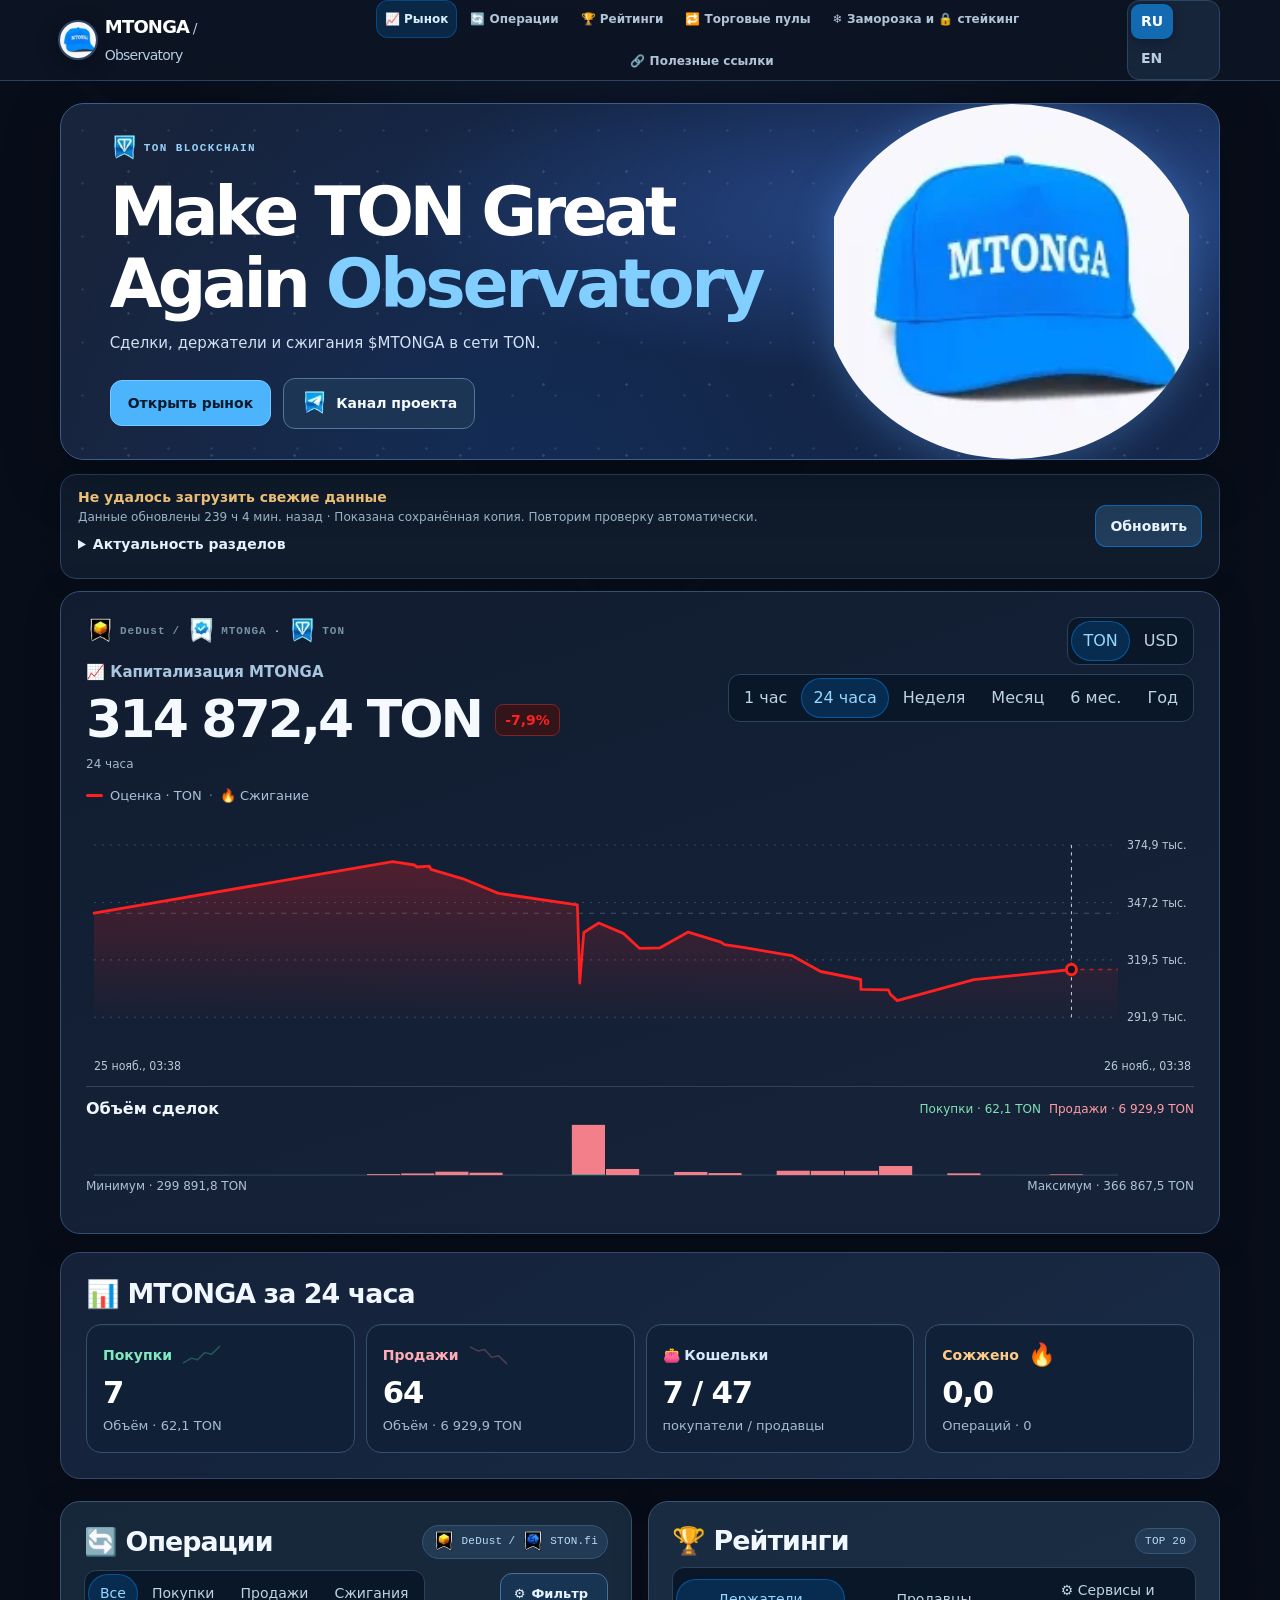
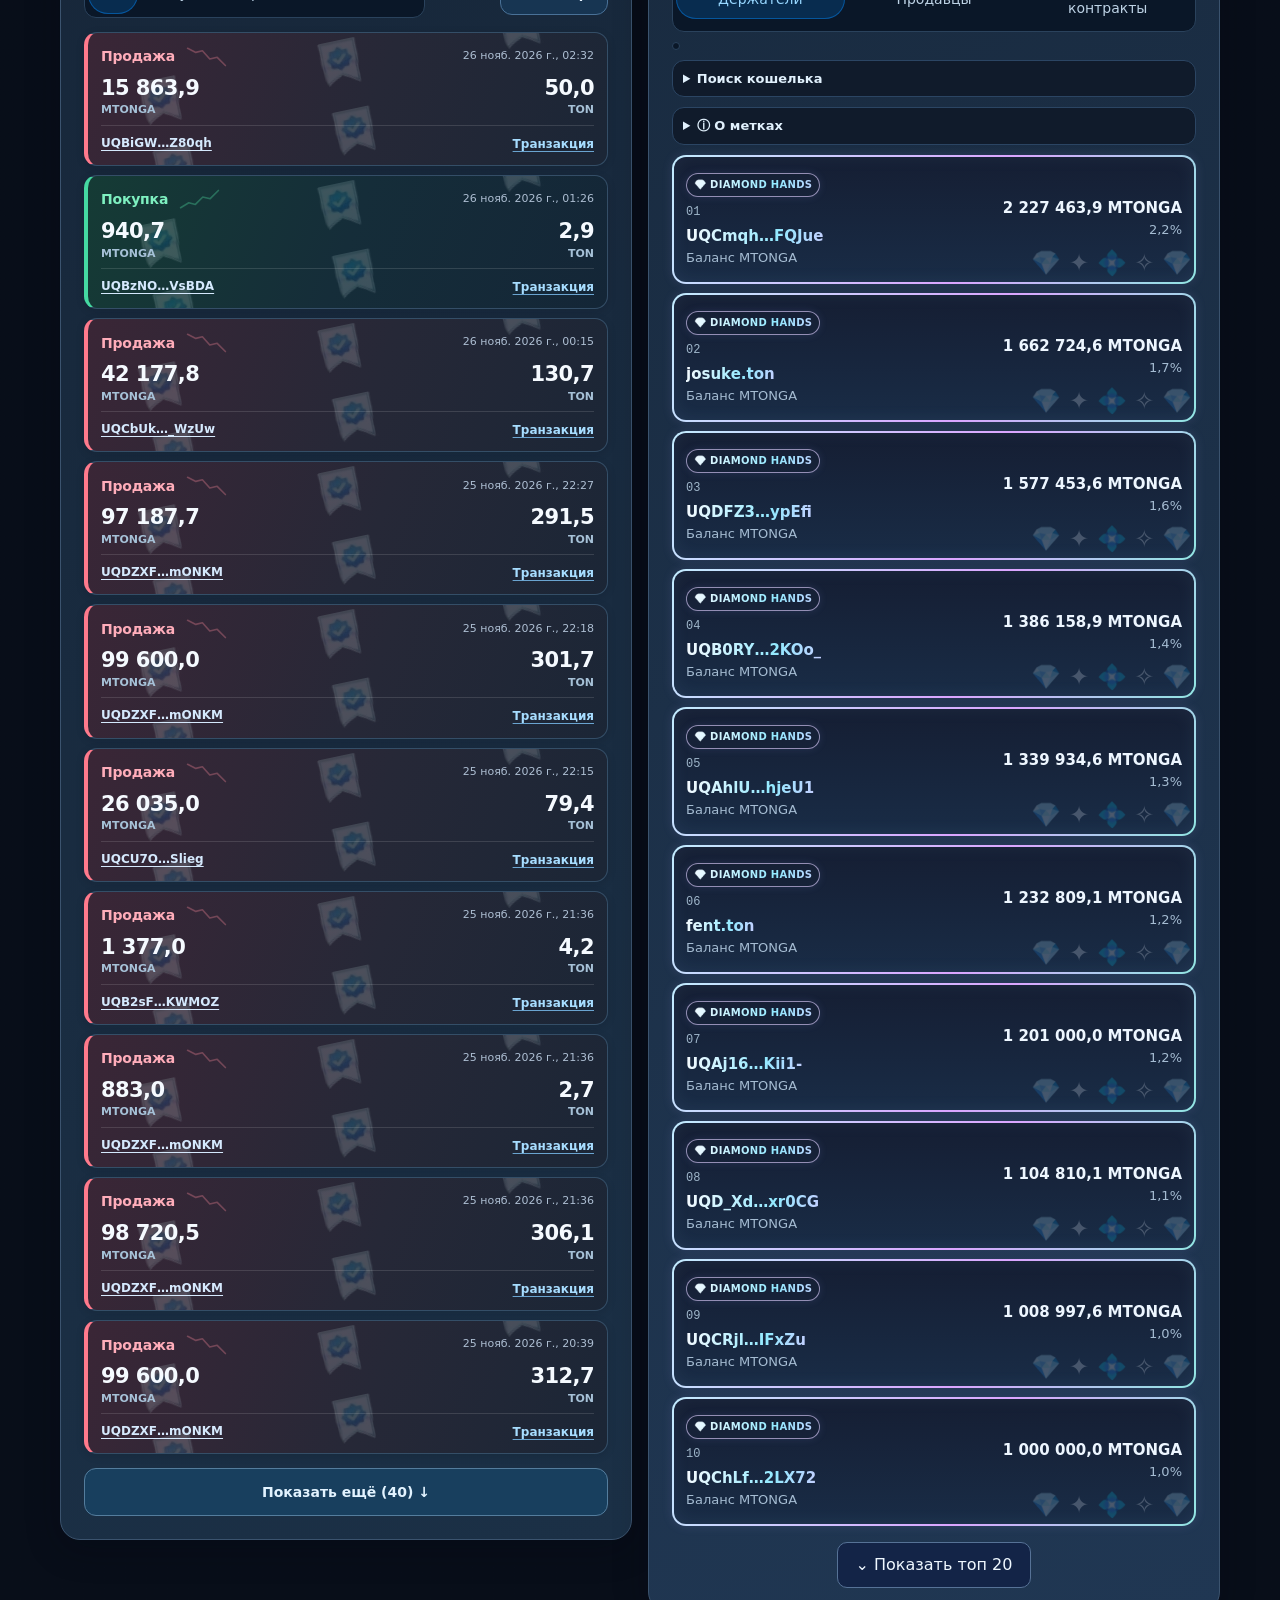
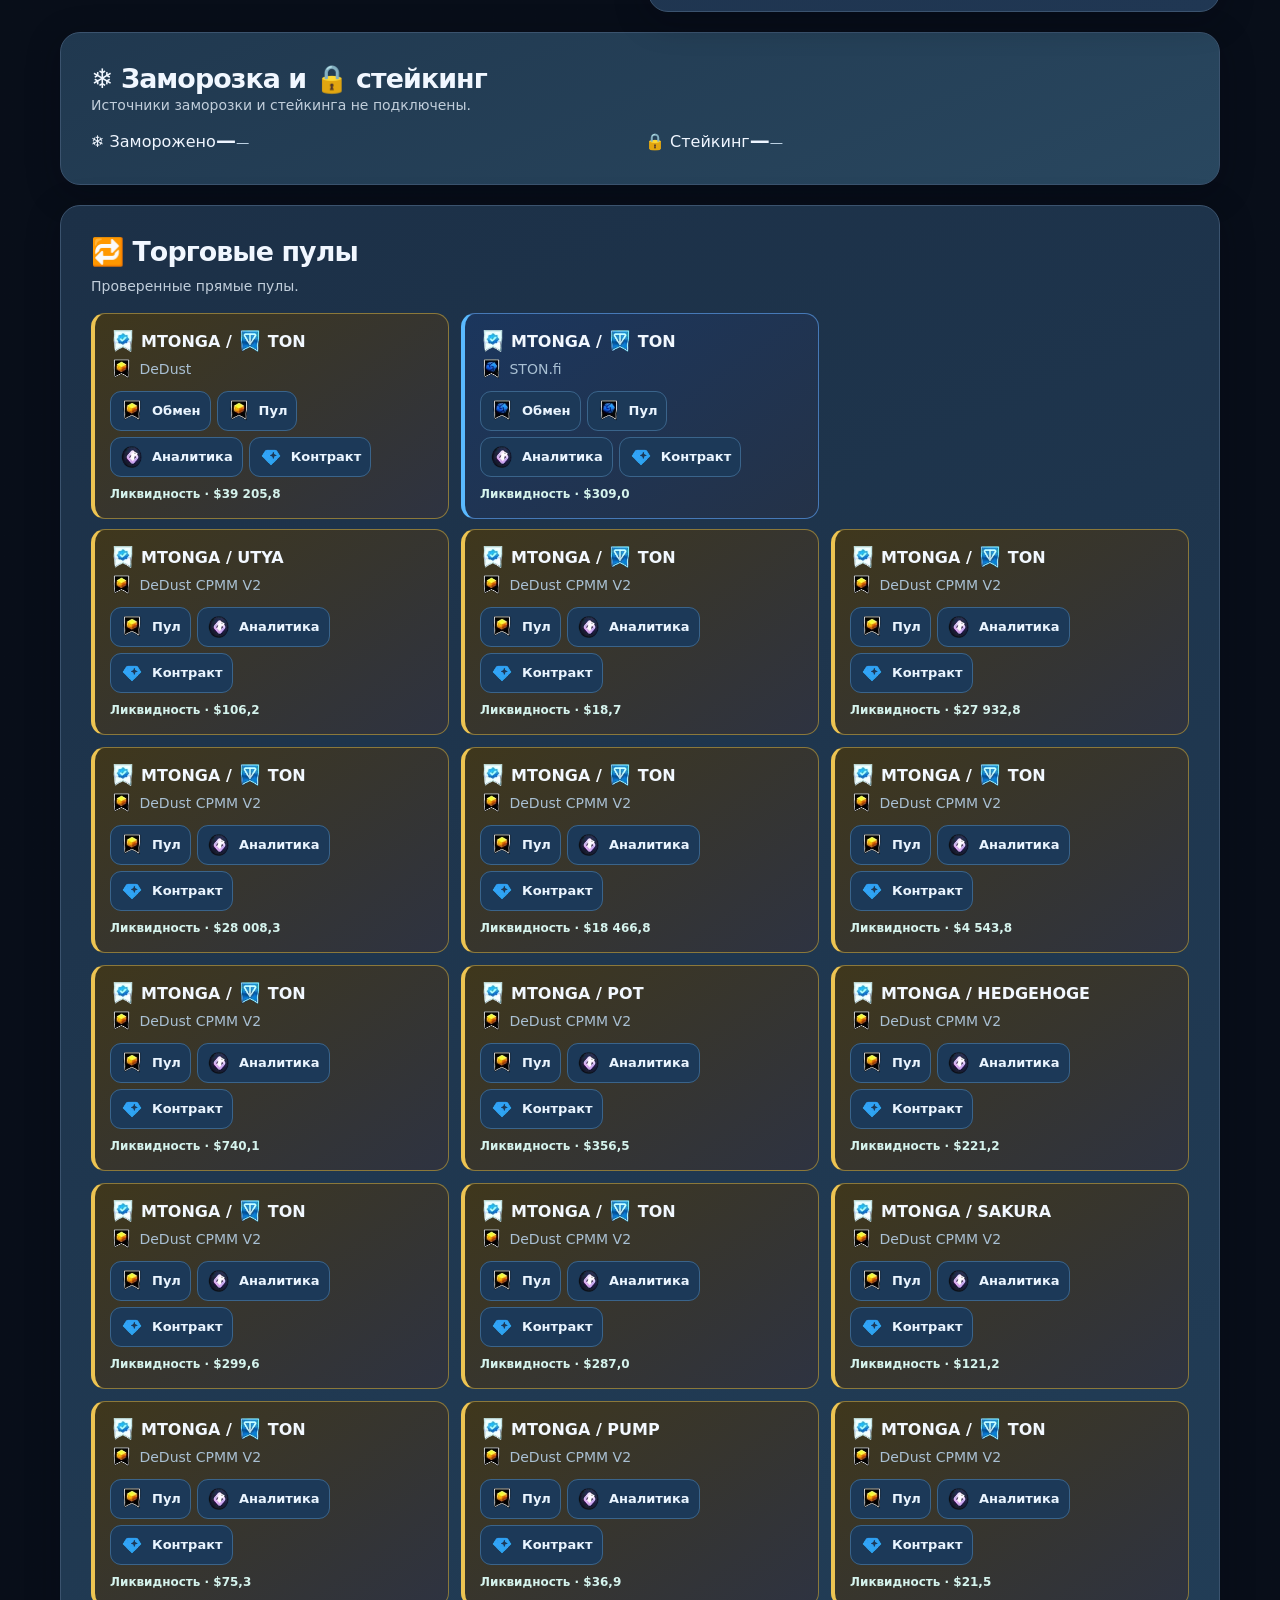
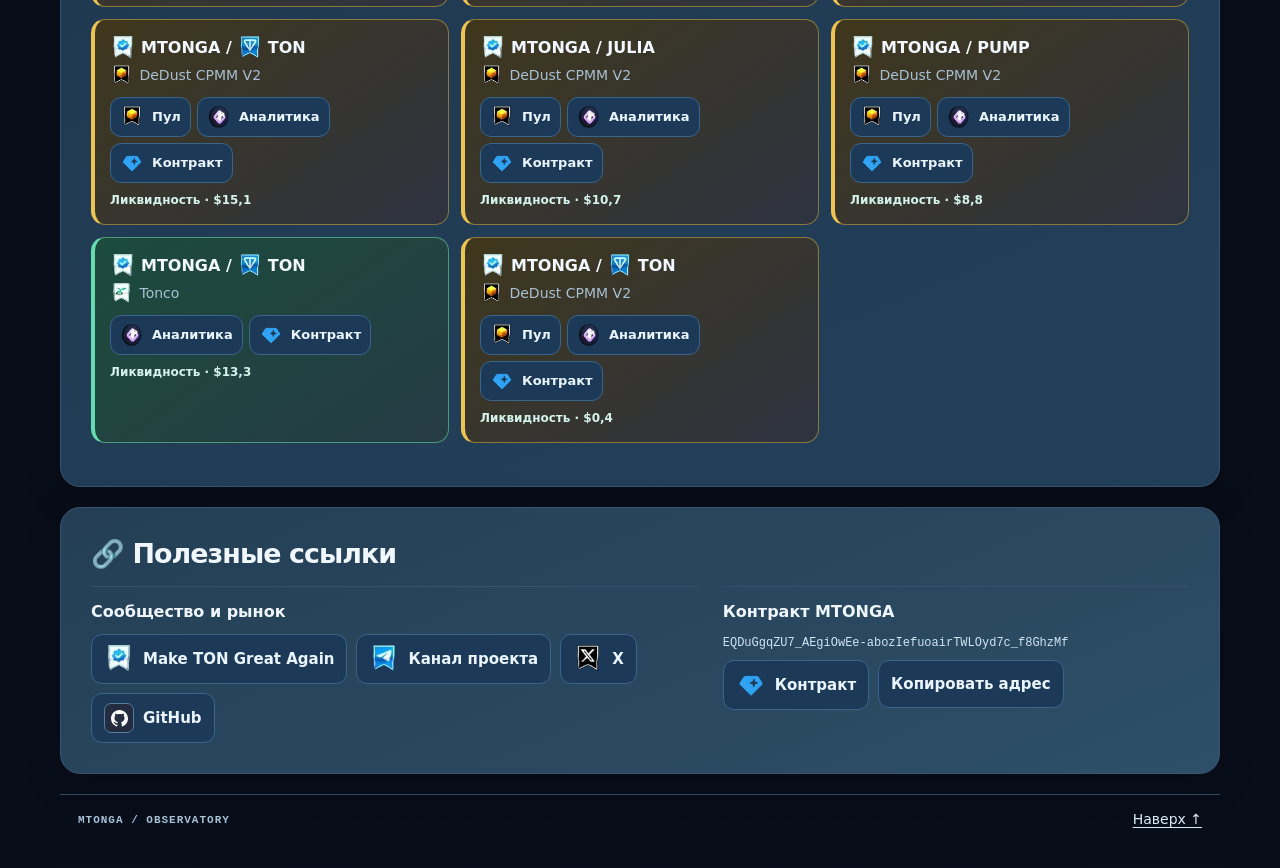
==== commit 1c18d1d2: "Refresh MTONGA snapshot" ====
--- a/index.html
+++ b/index.html
@@ -1145,7 +1145,7 @@
 <section id="links" class="panel resources"><h2 data-t="links"></h2><div class="resourcesGrid"><article><h3 data-t="projectResources"></h3><div class="resourceList"><a href="https://www.mtonga.com/" target="_blank" rel="noopener noreferrer">Make TON Great Again</a><a href="https://t.me/mtongaportal" target="_blank" rel="noopener noreferrer" data-t="projectChannel">Канал проекта</a><a href="https://x.com/mtongaton" target="_blank" rel="noopener noreferrer">X</a><a href="https://github.com/Freebielife/MTONGA">GitHub</a></div></article><article><h3 data-t="contractLabel"></h3><p class="contract" id="contractAddress"></p><div class="resourceList"><a id="contract" data-t="exploreContract"></a><button id="copy"></button></div></article></div></section>
 <footer><span>MTONGA / OBSERVATORY</span><a href="#top" data-t="up"></a></footer></main>
 
-<script id="snapshot" type="application/json">{"schema":1,"token":"EQDuGgqZU7_AEgiOwEe-abozIefuoairTWLOyd7c_f8GhzMf","updated":1795664144,"errors":["domains","fragmentNumbers"],"refreshStatus":{"holders":{"attemptedAt":1795663982,"ok":true,"lastSuccess":1795663982},"burns":{"attemptedAt":1795663982,"ok":true,"lastSuccess":1795663982},"zeroBurns":{"attemptedAt":1795663982,"ok":true,"lastSuccess":1795663982},"trades":{"attemptedAt":1795663982,"ok":true,"lastSuccess":1795663982},"rates":{"attemptedAt":1795663982,"ok":true,"lastSuccess":1795663982},"pools":{"attemptedAt":1795663982,"ok":true,"lastSuccess":1795663982},"identity":{"attemptedAt":1795663982,"ok":true,"lastSuccess":1795663982},"badges":{"attemptedAt":1795663982,"ok":true,"lastSuccess":1795663982}},"holders":{"totalSupply":"99999998.999999881","holderCount":6948,"holders":[{"wallet":"0:16f7761356890f6fe5c2e060f1869e8bbb2598d5e695cca123f10c4c963626f3","name":null,"tokenAmount":"10814700.857838543","share":10.814700965985566},{"wallet":"0:a6aa1b57554a42386c749ef98490a4661ff2ed9d855d42184e7d6efc3da78540","name":null,"tokenAmount":"2227463.942674987","share":2.2274639649496293},{"wallet":"0:50fe3f195328c64bf2f0f0fc9b3f33a106316a42a175c147c05af55da6a4486c","name":"josuke.ton","tokenAmount":"1662724.589829717","share":1.662724606456965},{"wallet":"0:c5677dccbf01a4f8f1088ff7fb62b7535f32d1ab6fdf007dfeb9345ca96e72a4","name":null,"tokenAmount":"1577453.640496064","share":1.5774536562706025},{"wallet":"0:7445866a5853c739cb73a348e1de0722f6330a95b56d5fe855fa1b14f835f628","name":null,"tokenAmount":"1386158.9136337","share":1.386158927495291},{"wallet":"0:21954db9ed26d9323468c2b60a21bb4cf52f2aca01033406e8961aa35d40e18d","name":null,"tokenAmount":"1339934.6084057","share":1.3399346218050479},{"wallet":"0:036aa1bb23e915113d446f4c6577d999bcd183144365408ad5ed57323eb13251","name":"fent.ton","tokenAmount":"1232809.08848647","share":1.2328091008145625},{"wallet":"0:23d7aecad16882e9da584b235a5b203a13c47644eb9f9a02f37cde4e23f38a8a","name":null,"tokenAmount":"1201000.006315323","share":1.2010000183253247},{"wallet":"0:ff5dd12d163adee5b90aae7b26f4086e53f5cd220c69e870d82d68fe4fc771af","name":null,"tokenAmount":"1104810.102815577","share":1.1048101138636794},{"wallet":"0:918e58260581dddd8e233adc74b0f058c37aa491378787bdc18f88ff0f4e8817","name":null,"tokenAmount":"1008997.578829796","share":1.008997588919773},{"wallet":"0:a12df9872520a67af9ee8c667ef2c75d072169ef6440559d98aab71dd58bf62d","name":null,"tokenAmount":"1000000","share":1.0000000100000013},{"wallet":"0:14f9ca46b492a47ec050dd73dddd1b620171abd1d36ae0852c8804bd732a16ff","name":null,"tokenAmount":"1000000","share":1.0000000100000013},{"wallet":"0:8afb151fdb8aae5a00b94b163b4618e92d1e100477d4921f56f5d5589f6f1f1a","name":null,"tokenAmount":"986601.067410933","share":0.9866010772769449},{"wallet":"0:50c72b7f881cd7b52532fcfecac8fbe48964ef5df609c3391cd1f3731b191256","name":null,"tokenAmount":"962691.284061815","share":0.9626912936887291},{"wallet":"0:b88c895bd6f6a7b8ef46b4723d7e2e381385943377ba463f3afb5abd3948083b","name":null,"tokenAmount":"955107.562049951","share":0.9551075716010279},{"wallet":"0:84ab56c4fcfab2d53536b747c8e7be1bc7477e06590fea080989dd35b7e6ded6","name":null,"tokenAmount":"942195.771911635","share":0.9421957813335939},{"wallet":"0:818213754974a450a06b9e90054d0e0cfda0fe0eb196e48dd7bb0967a220d4e2","name":"dmtfoundation.ton","tokenAmount":"937447.451578037","share":0.9374474609525127},{"wallet":"0:0141248681fed2bd388fdec9e8e89dcc06f54a4d6df061e7e678371406d28656","name":null,"tokenAmount":"935437.771336686","share":0.9354377806910649},{"wallet":"0:c72c4cc5e4c2ab8412c147334cd1b530df3b03700d55eb46732eccfd8c01a260","name":null,"tokenAmount":"845023.604184918","share":0.8450236126351551},{"wallet":"0:9dc4270933e3d43e8a3054102c5764c31c6f8b30b9ed37c4b196fe41e61e0e22","name":null,"tokenAmount":"824426.498576175","share":0.824426506820441},{"wallet":"0:6926a7bcf6bce7e06372a16668d84c9c3121c55957864a46b04a5442e4933a16","name":null,"tokenAmount":"804795.73918094","share":0.8047957472288985},{"wallet":"0:e5dd9092a3264135db3de95cf0ea6fd7003b82203997ae73d77477440ad2951b","name":null,"tokenAmount":"739782.196153324","share":0.7397822035511469},{"wallet":"0:3174253420a04930e6e0a175da32bbb5e4672d1d231a0ac9127952ea84d37261","name":null,"tokenAmount":"737471.850717035","share":0.7374718580917544},{"wallet":"0:c32e0bd90b4d53fd7be5ee1a8725d9f5b0894bc95d6f44b674829dd9c752d3da","name":null,"tokenAmount":"706649.699105722","share":0.7066497061722199},{"wallet":"0:f2037f6e3b7d7f32f807f35be91b2b19a5e09a519cd9bccd5b2dce98b3874fda","name":null,"tokenAmount":"688338.086050202","share":0.6883380929335837},{"wallet":"0:da12ce6673b0763bb41b47636e57708285cc0cbf78618feb884d244f5bb1ff58","name":null,"tokenAmount":"677212.198292206","share":0.6772122050643289},{"wallet":"0:4d2ad4f2a9c607486095d5d801ac55fba4d1dabb59d5b6a53dc777c05ad1aea0","name":null,"tokenAmount":"646247.988308979","share":0.6462479947714597},{"wallet":"0:bbfeeb1e32cb5a8e9f48c395170c46641cbca11cbefe393a4ff15d81bdfc345c","name":null,"tokenAmount":"638538.971089103","share":0.6385389774744935},{"wallet":"0:1a70f7e70ffc62b979130f8970f5f27ed301b35b169637dbb7042cb44bbc03bb","name":null,"tokenAmount":"610805.362433806","share":0.6108053685418604},{"wallet":"0:ad9539c71c48cf0bea92ed1cb168f60289f87a1f8a4a061395f2e39e6618fc97","name":null,"tokenAmount":"607803.105028704","share":0.6078031111067358},{"wallet":"0:a62e31404cc2481a4787eac562cc1dec7a3a97a2f9d9de8625ca3be0c773f786","name":null,"tokenAmount":"601430.000000001","share":0.6014300060143017},{"wallet":"0:57b005215ebf859b2ce8edec309962c3e6b68329d64f669d691911a508b223a0","name":null,"tokenAmount":"598957.17935219","share":0.5989571853417626},{"wallet":"0:5fa692b0a23fd2b7e6e57effe478bc778f19d1c36df9de05bef658c759ce6e47","name":null,"tokenAmount":"588188.122956253","share":0.588188128838135},{"wallet":"0:ced4a6350bf1c5d9b308e444506814612fef8c7c50280f0e5838d79abe0da492","name":null,"tokenAmount":"587513.652331006","share":0.5875136582061433},{"wallet":"0:27744a78c8ca22c46ea1d1755afc61ea38e067c035bad8e3ddefc00654939b28","name":null,"tokenAmount":"577266.360091938","share":0.5772663658646023},{"wallet":"0:cca1d1f4978a9ea9ca7424bb109f09d10cde364bddd468e401e9613feac6cd80","name":null,"tokenAmount":"576004.51628965","share":0.5760045220496959},{"wallet":"0:9f2315958d5573d45f07b208fd5335f05345601e223892f5a14ed82db0b7ce58","name":null,"tokenAmount":"574431.986124371","share":0.5744319918686916},{"wallet":"0:0c3645fd07ba1c944cbc51e9f85b46e0dd51c0139f5202cac6eaedc74a11f1bc","name":null,"tokenAmount":"553810.852650242","share":0.5538108581883513},{"wallet":"0:d119e4533574ff2596b241b283fd4c5df3ea950cf81641264f2a5a7a36497bde","name":null,"tokenAmount":"549332.698575822","share":0.5493327040691497},{"wallet":"0:796df20230c57433a65ec1c8d9dc3c116ee01291e4c49f0ed1abe0bf2ea91f7f","name":null,"tokenAmount":"532257.227883945","share":0.532257233206518},{"wallet":"0:75e86cf17d49ca0c9436aac59fc48d05b12a04f6a38cecb313ae82ff14f572aa","name":null,"tokenAmount":"520000.634793692","share":0.520000639993699},{"wallet":"0:17446ed0f3d17da5e49a63feddf902d09c06d5de2c2a8122fce2ccb4ddd607f4","name":null,"tokenAmount":"518157.674399224","share":0.5181576795808014},{"wallet":"0:d8080804bb03362700ec3370fdf710a685dbac5ea05977e961c731024582ece8","name":null,"tokenAmount":"510653.635569201","share":0.510653640675738},{"wallet":"0:50540e471b3525603b55f429c9f80e481987306416231238979df2c6f48c3117","name":null,"tokenAmount":"500001","share":0.5000010050000107},{"wallet":"0:9bf1be8fa7cc49adc0bc52c2c354e7e518525158a368ceda62897f63920d1316","name":null,"tokenAmount":"500000","share":0.5000000050000006},{"wallet":"0:b6891492c59c99655b80019b0fbc4053a61028fa9a562e6d254216c76b65197e","name":"metavselennaya.ton","tokenAmount":"463334.046628263","share":0.46333405126160404},{"wallet":"0:f9cda2c88330027515d1e2216223e3eeaf421bf8096eb95711f8acf07d69b144","name":null,"tokenAmount":"462495.735940104","share":0.46249574056506193},{"wallet":"0:6fac0ce05b5709a379e31f621ade12c08319448d0414a0d06ca37c9ecb4de33f","name":null,"tokenAmount":"458753.380292787","share":0.4587533848803214},{"wallet":"0:a6c3cafd7ded0f82b6559eaa0098a676390d1a513be146402d4a098f08987c76","name":null,"tokenAmount":"453887.884524204","share":0.4538878890630834},{"wallet":"0:1fd20d1b80b8b29ad476144b67b0d1bff2a1031fd58d278bb00a14aa05d4e0ad","name":null,"tokenAmount":"450000","share":0.4500000045000006},{"wallet":"0:1c71741d69a9ab3b0fca520b62bc9c64e9ec1edfe021a0330278cd150edea92e","name":"durik0vich.ton","tokenAmount":"442765.25886478","share":0.44276526329243315},{"wallet":"0:018c21cb5cb34ae87879f8afa7188b99540dc8a2ab9d197892120d9f91c6b36c","name":null,"tokenAmount":"441374.914311877","share":0.44137491872562673},{"wallet":"0:600b8507e012f219837571d6b63b434abb6b1073d45fdeb6c131a6001bf19680","name":null,"tokenAmount":"438880.311909837","share":0.43888031629864066},{"wallet":"0:693aaba20a92db701629b3ad26c55dedc1680372a0544ccb168caed180f0e34c","name":null,"tokenAmount":"429077.960878902","share":0.42907796516968216},{"wallet":"0:a86146fef06e6f942174335bb6c5b5daf6054f7c77afdc87e4ba40a380863fa6","name":"9818.ton","tokenAmount":"425128.52027725","share":0.4251285245285358},{"wallet":"0:2ca34c7c9e9edbd5aaaa548bab68717221bed9e7f9743bf1a2450bbeeecabe72","name":null,"tokenAmount":"410000","share":0.41000000410000054},{"wallet":"0:74f3ab23bfc7f08b30ea90c30b0fb7cd88cfcfd1be84dc187ebfc95762343d30","name":"lambodirector.ton","tokenAmount":"406232.827548545","share":0.4062328316108738},{"wallet":"0:fe3840a2f6a516a8b679a0b4c90c207a483434efe88e9a21f0459d99b9dd1024","name":null,"tokenAmount":"405341.227648835","share":0.4053412317022478},{"wallet":"0:7cf13cb4522f751695f347da7f0e0975e49aa92cc8daf3f39ac93ff69d96adc6","name":null,"tokenAmount":"402230.733679392","share":0.40223073770169987},{"wallet":"0:d9bcc486e60d56723859c3d909f7d409cee46013dce1004c4e1a7fa31261bd4a","name":null,"tokenAmount":"400000.000207469","share":0.4000000042074695},{"wallet":"0:2b02929144fe793dc5fd096663d3a3fe54a0ca4f1872f7d863f82d18be8c665a","name":null,"tokenAmount":"392451.368783129","share":0.3924513727076432},{"wallet":"0:07cdc78d1d44db9c2ae7d115936594fcf786d479ccb2befaef9e5be19e1f2d51","name":null,"tokenAmount":"390000.081806502","share":0.3900000857065033},{"wallet":"0:c1d5099689e0a5480cfcf224e7b153662bad070a065b16c49f0cfae4db451906","name":null,"tokenAmount":"388420.48974357","share":0.3884204936277754},{"wallet":"0:389da0446fddc89528f9edc11044e9a380490d27b2ca453fa8c6fe56fb19d063","name":null,"tokenAmount":"381840.58015611","share":0.3818405839745163},{"wallet":"0:d1360ddc21f253d91db9a10e341a56ddd203fd5799a52202cf1e00835dd5bc06","name":null,"tokenAmount":"373988.638279615","share":0.3739886420195019},{"wallet":"0:6e103ff11d06805b7360328de16714b5ae1b5edc4331e2ed5c47aa6078b3f1da","name":null,"tokenAmount":"370318.616935144","share":0.37031862063833065},{"wallet":"0:abfbbf15a2531cbfa9727aaa1f9050881d22ceae590d954850a6bca089e47c1e","name":null,"tokenAmount":"364517.679619283","share":0.36451768326446027},{"wallet":"0:e35ec4aa6cda421bcf5bae353bcc99cb20c33e5f3ee56e2bfbead519a29967fb","name":null,"tokenAmount":"362680.315442725","share":0.36268031906952863},{"wallet":"0:5918be772870361e094e206dbc7f083597d69a347d79766b332d1ee66efababb","name":null,"tokenAmount":"361645.126388515","share":0.36164513000496673},{"wallet":"0:d95c5085ca8487eb9fc232cb7c23af624510b14309badf8e9e28538c7ca76638","name":"gang.ton","tokenAmount":"360303.610048025","share":0.36030361365106156},{"wallet":"0:500a5e267e0b6ebc39eba274bb4a92479c68b6ae53bd795d4752bc6222fd6b1e","name":null,"tokenAmount":"353578.758254499","share":0.353578761790287},{"wallet":"0:1d13b1bb7495660abca918d1e7a1c0fd6fefa3cfd0d27d0153c54483b0e3514d","name":null,"tokenAmount":"353476.106933655","share":0.35347611046841654},{"wallet":"0:a2c52da1fc4916cba1172fe5ca4333069be378d0dc45f328904bac374bf15d45","name":null,"tokenAmount":"347772.562968648","share":0.34777256644637405},{"wallet":"0:4d4ab4f3db487bdf1f19c7ef3bffffc9f9dbdf034730a863db4853a6a7297e98","name":"leemcqueen.ton","tokenAmount":"343259.652023003","share":0.34325965545559994},{"wallet":"0:d35d7ee4d69039be7078abe07a3cec85087d6062ab4c61ee130f0c239594b19a","name":"burny.ton","tokenAmount":"341310.821334896","share":0.34131082474800467},{"wallet":"0:6661631993e7eab9e9640d23db25072e4c1715cdf3c337abec73cb4812949aa3","name":null,"tokenAmount":"338532.450142419","share":0.3385324535277439},{"wallet":"0:6594a0fa2c6cd50bd198cecb65dba9f1c38926b3bcde19ca63dd65e5ef90e7d2","name":null,"tokenAmount":"336219.287627327","share":0.3362192909895203},{"wallet":"0:03d1bb413cc26178f6efd0d86c1a8cb4180284e9cd42dabe3455ea5141e5fd40","name":null,"tokenAmount":"335460.046422293","share":0.3354600497768939},{"wallet":"0:93cc7cf8a7748f5701b5b4832d06f13ae28b68d1d96c71e632044a2ef63becc4","name":null,"tokenAmount":"320730.006263956","share":0.32073000947125646},{"wallet":"0:6fcff00cb34079267d3977839f68a84cfc5716c04fcff03b3289c5a3811736fd","name":"vipwalletton.ton","tokenAmount":"316017.306431104","share":0.3160173095912775},{"wallet":"0:fa1b0856a914ce315e7709d30f4d4ad9b881cb7708aa7b759124398f9f212404","name":"lmao.ton","tokenAmount":"313446.345641096","share":0.3134463487755599},{"wallet":"0:71b863107573ce9dc948647bc25828a8463beec61fb3d7d6dd48d3683659a80a","name":"4815162342.ton","tokenAmount":"307231.465801461","share":0.30723146887377606},{"wallet":"0:0df0eb7249c3f3d8664c5d6d21954ae0ef228d1f9cd0b6396da4a9fa8a48ed65","name":null,"tokenAmount":"303802.665839825","share":0.30380266887785207},{"wallet":"0:907b3d30eaefe42fa1471b150ae6e05f73e38d520462df2dc07b7197edce8c3e","name":"xmoon.ton","tokenAmount":"300000.562544992","share":0.300000565544998},{"wallet":"0:1b57ba59a1c7be96cbec3fc8bb2ccc3d2e9f5e4f3c81c3dce4990a487ad33025","name":null,"tokenAmount":"300000.000000001","share":0.3000000030000014},{"wallet":"0:92b50650dab42dc7825504dc014d5803b41280ac3c0b11ec3aa97975b053bfd4","name":null,"tokenAmount":"300000.000000001","share":0.3000000030000014},{"wallet":"0:63978cf8e032127efbe64e6887641d9f244c1923c9b51ce6001c3ef360d2117b","name":"gama.ton","tokenAmount":"293116.056794413","share":0.2931160597255739},{"wallet":"0:a23aca48b18d7d1ea193d4115b67d8204b1be4d1edb32a011f88faae12129c8d","name":null,"tokenAmount":"290705.130359755","share":0.2907051332668067},{"wallet":"0:d25c0551f2ff2a19c29ceb2d7ee7fed20c8d47489c2c8a981b56051d0abc9caf","name":null,"tokenAmount":"290624.749715428","share":0.29062475262167586},{"wallet":"0:b84003ed98ca129fc440f5a54d8fbbd457e976476986d64882b60d2b17260979","name":null,"tokenAmount":"290392.521415644","share":0.2903925243195696},{"wallet":"0:3dbe2423e53de765665ef045149771284d9fa544515986401a4c1fc7e7c9712f","name":null,"tokenAmount":"289050.805789906","share":0.28905080868041444},{"wallet":"0:33e72c2ca8556312ec82957b5640767aece4ae5acf1199e3418c568584a20db1","name":null,"tokenAmount":"280463.778117167","share":0.28046378092180513},{"wallet":"0:94afbb319316e801dad9cae2d9d7c108f81642f0127b55c0ff7a58f0990012a5","name":null,"tokenAmount":"274024.432244251","share":0.2740244349844957},{"wallet":"0:acdff332e46d3030a8c7fc251dcb6485c24148c3a9d0b4e05f07953002c79722","name":"wanderlust.ton","tokenAmount":"273818.9908225","share":0.2738189935606903},{"wallet":"0:3270739327c18da483774a54c465ee31c17e3116f74e02f02c120f50154113ea","name":null,"tokenAmount":"268212.711250161","share":0.26821271393228846},{"wallet":"0:d166788b27bafa856d44e2bc78a29089bc36c9251b2dfb72d435bbc19d0cb63c","name":null,"tokenAmount":"262436.845907562","share":0.2624368485319308},{"wallet":"0:dc8927eb5f1724fdfcc1680c68da5121afd7e915aa51c63b7820e7c5ee423bd8","name":null,"tokenAmount":"262056.605578469","share":0.26205660819903537},{"wallet":"0:e5f67b2475ef7a0c168fdcbaf7b9c23a8a3986ee0852722f311120208f8bb5d2","name":null,"tokenAmount":"256725.062334798","share":0.25672506490204894},{"wallet":"0:b121313ab835d8ee9c07b9780997090d99adfea7ae66dd199320845b6c65a8e8","name":null,"tokenAmount":"250760.117246966","share":0.2507601197545675},{"wallet":"0:c3726b9df19313abca2a2fa8bbed2f950bf08cf175223f69991a845fa13a9504","name":"yamamoto1337.ton","tokenAmount":"244450.269608987","share":0.24445027205349001}],"asOf":1795663982},"engineVersion":"1.3.0","methodology":{"valuation":"last observed swap in primary_pool times CURRENT total supply; not circulating market cap","primary_pool":"EQDO_vbLIG0b_yr7kwCB0WYXzLzcnMD7rw3JTqMv01NX5g54","sellers":"sum of successful supported native TON swap sales; service roles excluded","holders":"balances excluding known services and identified contracts; unclassified accounts may remain until verified","burns":"accepted burn notifications and zero-address transfers shown as distinct evidence","usd":"historical TON/USD rate from CoinGecko","history":"incremental confirmed swaps; missing intervals remain partial"},"serviceRegistry":{"asOf":1795663982,"source":"https://github.com/tonkeeper/ton-assets/blob/main/accounts.json","sha256":"4286bd47e11399901a7d713c9e98a5dba17300d76fe272f4f5d46110a84f4e2e","entries":{"0:ad8afecfacc248996885d8be6824280f9f3a7e54c2f6080b7971b9f556c280c4":"Crypto Bot","0:dddcd3cdad60af4c0d69389f567ad51d0c263fa4968d655ab424c69aadaf9322":"Wallet Bot 1","0:436a76c2794a88e3fbfec6b9c0374fc8db046f10868b835420d9937973a665d4":"Wallet Bot 2","0:6e814e6450e8c578067bb656298fb4d01397dd15018d7f34dc369eaba4c2111c":"Wallet Bot 3","0:5f00decb7da51881764dc3959cec60609045f6ca1b89e646bde49d492705d77f":"OKX 1","0:f15db2c62cd86aff0860d39c491fc73a31395fafeb5945e644498562260c782e":"OKX 2","0:e7e86da08742ed933434ffeb8f08a63c7e100ee842e25f599a9cbf0891574a6c":"OKX 3","0:0338def34b84c6ee9134a04ab1601450be446340a37ae259de57cb37bdb590cd":"OKX 4","0:a30a49ec725e9f57244b66af4c2da7ab76004b4fce80d3a34b1cd0c37762abce":"OKX 5","0:24da1e7b8da901e5b3dd0f98c397feb6e5a5ea483195a8b6bd0682cf2c5327ae":"OKX 6","0:7f2e84c723d8b6b6b1aacf810c8c26ab23c22022b464b87104b2d3065b0ea70b":"OKX 7","0:854ec4521efd52ad43bcf1988e4c44ebdf9a26ad18fa51abfdb685fc3b348a5c":"OKX 8","0:f9bdc0de461c1a2e002fada9550bbb095c8f9f73668d70c517a9cc7e050f8e5a":"OKX 9","0:9b9b739de2527ae72d21083f5198d710c7288453b4733e57ecadb2e189ac829c":"OKX 10","0:b31535e934db05bbc220267467903c8108bdabcbc2a06588838b726ddf589ef0":"FTX","0:57eb74407604a19f7e04005315ef70aeb7b675e6551977586756f6baf12125ee":"MEXC 1","0:1c7bd690f4f93de8b93db5790129dab65926c6e1fc9b57380089db5529516630":"MEXC 2","0:d887d0e2d1c4fc4126e71c970d33ab1896940000eae703bb1ab6cecc830777e3":"MEXC 3","0:7994848c1fcbcbc57a6a5a987b66eb424b8b54e10759b6b514a66b600c2b0eef":"EXMO","0:8d195793baad9a08c46dc353aebe999341dabd07721b9725f19e18abc3d10d92":"EXMO Cold Storage 1","0:26ab8ae763a3a7c3067d882b7b01cd5d37254cb8768f57b6a47c00028effc7b8":"EXMO Cold Storage 2","0:0130c77346e9ed82df677d107ad6a775c11f9c18f6a05c0dd17906b355850dad":"EXMO Deposit","0:342a359e38357c083968129fddddf049ef5c47315bfbef27505a356bf9f02d65":"CoinEx","0:555f3053e257130374bb831ae0e219e5e5f9ec0ca8f8a0d133369d3d690c64c2":"Huobi Deposit","0:85af78e8d035e920117cda654615cdf371d464480b629e110d3c5310d85ab362":"Huobi","0:80d4123841167ca989ac912443cc99a4b9c1a87584536427ff6fd85c92395ae9":"Kucoin 1","0:b37e57033db21d10b950e6143b658c10c3bf425bd193025960aef7f22dbcf4fc":"Kucoin 2","0:07ce60b7e5f255a88c3707f3fbc79e2cf924ed6b4b7d09c6324f0ba2338a48fa":"Kucoin 3","0:a14b1f452385b2bb984ad2c4441e1d23cae071fdfc096dfba53ebba3b6ff1d10":"lbank.info","0:75726a716f747e60b0371cb0d5d35471e8e1e931003fecc3a0961a8bd82c09c7":"xRocket Bot Cold Storage (Old)","0:c1dc654b598ab84cda4f12372efed8907cedf0901865a58649087373e01b1c24":"xRocket Bot (Old)","0:45614fee399c43d77bb597558791831bc0ee31754cbb2b5b1fbf5a3488ed9940":"xRocket Bot Cold Storage","0:011a8f0a0b36b779af033473274966666d1cd6fb4e77df679375fbd6f970d012":"xRocket Bot","0:c3f1da8ecda8f8cd42bace224ea3f1b6971eaa7f54c492d4d190527b4f573f7c":"Bybit 1","0:4a1f3ebcc66bdcefa90245bdf541a50ada1c688a487534b1587abffd93038834":"Bybit 2","0:cd525c15904d7b4027eae08b318624260f371ce8c9f4fcca0cdb7b583854107c":"Bybit 3","0:ae62a192da96e266161a702cc9f6de91c0c3441f17ceba51bc442dfb2031a30a":"Bybit 4","0:e3ce05c4da977132c24a3b102da8b5fbf2ea9173337b49de346e4a4b057f7579":"Bybit 5","0:e33ef85d174eb457c072d1ee10215b69ab9b64192f7421302ab1c8e26b7ad4bd":"Bybit 6","0:7f97f36dda3f7dedc9e12f8c09c4f89e7fbc17527ab3f67de4c3b155297a56e4":"Bybit 7","0:7d133d4e425c8e00de015513a44e66e6d163b21e71720aec7579965e5de28c55":"Bybit 8","0:f2dc1860686cd658987e2bed8216532d8c004460dadea907cc7d4ad7236c496b":"Bybit 9","0:4a1c20bc9a6f9294f75f1c87a7f383a8b73a483a2e6dcb3630ddbe78b3ccad00":"Bybit 10","0:008bb088e81e38d583826901093567027cc1575ec744ac354fa4eeec302d166d":"bit.com","0:1882478daef1b7ed200cbbdc201bd4ed0b24c2e5f1a4c7c15aeb7e3b1a759193":"Coinone Deposit","0:a4d2072b1edc1355fc7fbee0095beec7889a2d3cfaa9edcf2ce9e128631abbd6":"Coinone Withdrawal","0:f3f4ed0913ab555d023745058f1a6c55a49d4876593cb9bdab1f780a99b185bc":"Paribu","0:f9873509de5a2f97f7b2805f5f7aafab447f43c91e751cc8efabc6d2ea09d78a":"BingX","0:b496b8f73b469ff06a2d89e62c4d70a103fc228c821537b49dff092060bc281f":"Gate.io","0:60ff0b28e2b3839bef250a81be9f2e78a6265b980ec5d24df4e44bbff2c3fb25":"TIDEX","0:23eef28b6da5a368d6c0b8028fd5ed47c26758676bc9db1b5653caaadc969f91":"CWallet","0:00ffafa9fb3d4f837824436d19953c792be6632af73a9b82c4dc69ca07195087":"Matrixport","0:b58c73481f25a280f9705ab3424be850614d823256263ecfa049fa9fb917720d":"QMall","0:00b402b789e5626e1c61b50c5dbe2024426e92f16c0c2fb735396df96046b5fa":"BIT","0:2c54797319837b4c6d014fc991c1a8d4294dfd4d6cec4937e370f1f27db0423f":"Bitforex","0:6a5a76a1538cf9596590ec3708470649c342624bf92e63a6a7a15254ededa904":"Bitfinex","0:59b065c5d66261a5317660e96eee476aa6a11b749bdcbe8c0d1f3dbf24200d1c":"OMPFinex","0:3cd5ad54b190a71caab984b0f210e3742c7f2147b7e9073377d7c6b470017362":"Bitrue","0:6c53cd87cc0d33486db42c1c7fc03dfaeb2f7b815afc368ab1aee567edda3f72":"Coinspot","0:9a582c23266b8ea47eb71118a3c040d42b230b2266fecffe2d3cd390c0922c35":"BigOne","0:dd528505af15c6e5206bdd8f6c9a3b541f80ca98ae8a5066ab3ff8de1ff5e678":"Farhad Exchange","0:2b6f3cda567c385f0645486f3c665a451f56b2969d1be57d86eb77c6077a81d1":"BitTime","0:cdf7f0d7c09036f064272e3c429ed570be49ef29eb3a735b64bbc17915073732":"Bitget","0:e9c0a24ffaa6aa4f228890e71ae9550bfc53a6c57e643bc31c240e18727ac1ce":"Bitget2","0:336502faf83ef5b532d315ba71450b661c90e83fce64d8bc1fd2bf642f3555d9":"Bitget3","0:b308c7f9b4f596f6250175885972549871b05c70ed3619fd5a939401eea972e4":"Bitget4","0:e2d1df206b372db1f3b890e60d185b67aa0c9f1b6b6ff60a05091c8c01b40ac4":"Bitget5","0:7a0dc94da9f48b968dfb87be38d4fab7286288db7a04d3081feee177376d9089":"Bitget6","0:8785ef5ebb0fd24c6911d10f43c00961e9748fa54297a1ac517e3c5fe76bb0be":"Bitget7","0:213b6804c2082135a4a803da8e3b30cfed51aee9af2ad2100334b7f4711d3bcc":"Bitget8","0:573dfe99490a041703e977e4724135c5b8bea0bea67839612247451ca9d5c4cb":"Bitget9","0:de2519a527de7e1d4c1028bdb74e022b28a6e370e4fec3fc27d8d971308f99bb":"Bitget10","0:06476e580e250d0abec5c365a711833483c581d57b908be37d56bdb0e338c312":"Bitget11","0:c9959a997e1d4e4383d8db37b86d2101ce78dcf1f1b3904d9888fe572ef0efd4":"Bitget12","0:c07e51e5b694937758f45f4003071c84f4c4a68bdb168a22c3d6c8b89cd6186f":"Bitget13","0:1797a5c4c50a2b312ce9927ff6f12efd3b0b58ff311445118c2d2e64312b5d79":"Bitget14","0:6083005b354ab1c4785aa8ce8293ee5c9c182e9248f27e9c9074f35c16342083":"Bitget15","0:f99b14600ae44d2f12b178e8c6eabd78892ae82c5e45b6898f9deb7eb203f9c4":"Binance","0:8e91b50381c36dd42accdb51f5cb5d96848568b4924f8079b1a5ae7e10f43eda":"Binance Hot Wallet","0:ca1d9edeef40b3a9dbd9082f3767859547c3ce0bf641d09d58e33a3cf06fb309":"Binance Hot Wallet","0:a2faca7adfebd5c5970108d1f79065cef32b0c143fb13489066b684cdd7ee95c":"BitMart","0:5d5a830e48214791f4ab5352900c624d3bff3c5efd630196b180158eb789990f":"Nobitex","0:cad898b200a0934ee416c2039bbf3f5d7f1a323172875b3c19d378a6f540f7b1":"Nobitex","0:4532d5bcdfb05d3275cbf255bc91c3635cd48d63b719441581c5542a4750fdf5":"Nobitex","0:a32d52ced80a23fe4fe90ba94593ef686de03f9fbdaa069e642826a95234b982":"Nobitex","0:fac8ffcb6f89572a1232d59e91c65909ae408663fd2ceaecd35f35b5e9d670f4":"Bitpin1","0:c14ce5d772539be26fde315a505a1e0514104e76eef776f0b845e57df0557ddb":"Bitpin2","0:dd36441bf4aa8a6a6ecfd763efde1eb82dd86bdcfb1456b45ff4b73f87657184":"Bitpin3","0:402f5d4f4f8bea7b0bd511b9d3771834c1a22bbbbc8a326035eb07aa24f5c9f9":"Crypto.com","0:ca6e8f2a3dfc875b8673d8677f3818c4b8c02d1aa481a86a0c61bd09f8269f1d":"Foxbit","0:60def37fb0e6f41b18a73c2496d96b25442344864ca0ed97189a6f37e2439c56":"Richamster","0:97ad93444915089e812238ff10abe9066d0b03ea3dba2a8630fb9c9f88aa455c":"Wallet in Telegram","0:1f5806c73d03bbc96eb7eebf16067f1f2e8e270cfa16d57001aa9eaf7456f008":"Wallet in Telegram","0:1b44ec553616b0e4551037038834bdf0bdaa1f0440e10f3331d9841585612a68":"Wallet in Telegram","0:cf06c94efdae26faaa1d85092fc4daee78eba09e69c36dac051c1d8ffde35f40":"Wallet in Telegram","0:91887059ba56a03790b0696d7a402ac0691dff62fcd398e813f97d3b2736fa58":"Wallet in Telegram","0:6db0f022632b6269f0d4dbf8ea60a8448bbc2bcfc6812e31af8cc6405c268af7":"Wallet in Telegram","0:dd6ff02c59634745529b99a8d5beeea9f6c38a9188e6a7e96a424e3820c8ac0a":"Wallet in Telegram","0:023895aef955024920a291c6f3715e291df1b3dd254eafa8b09e21a2d58d5897":"Wallet in Telegram","0:f5066318091a8cfb530ec732104ce38f7783d92a6679ffcc0ce0960b0e94c7d0":"Wallet in Telegram","0:0c5684355f5410a923fb7dd59314905dc7ff157b28c9130671c7a4f17007e898":"Wallet in Telegram","0:23fe558cdf44249381aef36472e64a5072a24ba97fb61b2f5791da6013aec92d":"Wallet in Telegram","0:b7be71ac1b40e436db36721d9c20e82d44e78fc1e86a8ad15e00b1cc16831dcf":"Wallet in Telegram","0:55b7223f04dd1f2e1b3f28e4ad628fe6cab60004f280fb0a58cd27fc590b2eac":"Wallet in Telegram","0:659dbf460831a72795c4a9a9872fb4a3e7fd302783068dae53e8f2a5c150084a":"Flipster Deposit","0:d0a6eb95408e95ce97b0ca597fc523ff4809523635e8f519e00fdcbdf42f0c54":"Flipster Withdrawal","0:ec85cfc7fd1009362e421b5a0141f510d6540107ab73e7829fda1ef9e97a75e3":"CryptoBot","0:817438e5b0e6eb113ab74d73fc95f7ec19247dbe6ee27a42c3d0164d614c3ca1":"Ourbit","0:66a1e72196d64d6faf48fa4b2ea861f67b0484d2d14a59caf701d8c286ce44e5":"OKX 11","0:419712bc541c4489d6f1c38a105722d293b8847fd54f2717ad69142911b8be5c":"Bitfinex 2","0:6c25b5f2fe5ef1a6a1978f611f61a50883fd50a0822b19176445fca931823263":"OKX 12","0:14de4b02647941779108b7b99be85596260ccde813351000055d744dd8aba04c":"CoinEx"}},"identity":{"byWallet":{"0:16f7761356890f6fe5c2e060f1869e8bbb2598d5e695cca123f10c4c963626f3":{"checked":1795663982,"domain":null,"linkedDigits":[],"role":"DeDust Vault","activated":null,"serviceCategory":"vault","roleSource":"https://tonapi.io/v2/accounts/0:16f7761356890f6fe5c2e060f1869e8bbb2598d5e695cca123f10c4c963626f3"},"0:a6aa1b57554a42386c749ef98490a4661ff2ed9d855d42184e7d6efc3da78540":{"checked":1795663982,"domain":null,"linkedDigits":[],"role":null,"activated":1763726381},"0:50fe3f195328c64bf2f0f0fc9b3f33a106316a42a175c147c05af55da6a4486c":{"checked":1795663982,"domain":"josuke.ton","linkedDigits":[],"role":null,"activated":1755566091},"0:c5677dccbf01a4f8f1088ff7fb62b7535f32d1ab6fdf007dfeb9345ca96e72a4":{"checked":1795663982,"domain":null,"linkedDigits":[],"role":null,"activated":1754675894},"0:7445866a5853c739cb73a348e1de0722f6330a95b56d5fe855fa1b14f835f628":{"checked":1795663982,"domain":null,"linkedDigits":[],"role":null,"activated":1670870601},"0:62196293e4490aebdea240757def808d606835d342745ad3f3ed13b2bf6b99f3":{},"0:7334e391abc552e2f35ce0714fd9f16f567dbcbf9336bfacc17ecd6d413915b0":{},"0:9b524a9a994adfef65a08c356a4f09310ee48dd480048667bc3422e87b08bf5b":{},"0:d95c5085ca8487eb9fc232cb7c23af624510b14309badf8e9e28538c7ca76638":{},"0:94ece2e16181fe745e3ae01f1073f4499fd0cbaf789fa765acc6ff719ed99296":{},"0:76b053efe31d16f5526ba53448dd6449d4c97ecf9cbb064fb18cb03512cb0a58":{},"0:5b8e7472c25fec3db929cb7645a2705502b3bcf7c0a731e8875aad44b53c4cfc":{},"0:9f877e3dde166c2ffa45cd3e8fdb4c63c89b94b85dc35d1a3464f5ac46ea1c39":{},"0:a5916f75bda45e7a76fe0d4186b2e53eb557354acf5651722b6ad1f1cffa224f":{},"0:b5556ae060320b748aa6ce2491b5d1120c05b953c07fdd244da225ddf84f972c":{},"0:d9bcc486e60d56723859c3d909f7d409cee46013dce1004c4e1a7fa31261bd4a":{},"0:2a97e9f9e0eee56f0e95c323565b7885cf649c44ba4a1df400a5fe59dfc12fc1":{},"0:0b79610fe5da6350b92d8fafbdf340870377847d14b6db2eb5f3b48d4527f3dd":{},"0:bdfebb01806a51c3ef7d98956174be10d6014fdbf66a8b016a8333f6ddf0213f":{},"0:d8bd2be8395d10766118399875847a059533fccd4de508c131f51d3673ba0ce8":{},"0:368999cfe52c62876baf080cb761f93e1065073d0200074c9890b1ca222fefea":{},"0:e0fc39925c2bce8ad436625eed23bc86f11227b73068ee402918007d27725dcb":{},"0:627957ca6c007b0ee7317141ceebb81da9d6099c9fedfe002de3d355f50a934c":{},"0:ac3af4d71db0e55cb9861947e36c3355f016fde7cad2d117802a4781848477c3":{},"0:088d866476aad5e300c9c474edadb76283e1fe1b6644dadd700073dbcb75ed89":{},"0:b6c3d9c00614a6afec360fe2df43b238cf95224a747b795fdf18aa23c13a9cad":{},"0:7d8c7a6e150ce67744f1c7b644373af47977fa03f2f6fd9387cbf862d30ee9d8":{},"0:d73c2c368ffac711aa2640aac82672b72efdc2a8fb0bff5656f423f3802315fb":{},"0:7ae11a3321006f3b7d96ecf18865b49164c9effa0e16f2e26ed03186efdf7a0e":{},"0:cb231aaedb77280ec40ba7df126c341f144a9840e883c6ee297271f91dae77d9":{},"0:d7e71d82226db55407c407b79eef29f0200dfd3dff165ccb0274ce40cc2e1803":{},"0:74d4f16746ef984ec9dace58a7986800b86af25854574c02c50bd9ec9c475e97":{},"0:d3f92208761cc9e901f2d82c5000564af68d109fdbab7cf9c8b3b0057cb07368":{},"0:974e0c41db2aa22ece30ee53b7a4fb5837674c393e2f0e67ce605148f1ef245c":{},"0:518a6fe62a1a42f8440fd679ea00eeb0ecb362eb486602fdd1449c5c5b458dba":{},"0:284a4d1b7f9b0e58e143682b424a370d53410b30b297f17bf1c2243608a24454":{},"0:762cbc11bcac3412c272762620ad36a71b237503b64f8f16cff689d9255f3130":{},"0:6382d823acd419404e019e87713d8827e6b0d916bc461cf4ad8809399c4cb20a":{},"0:19c159193db6db572a07c3f62fd026b037dbd75a8bde04ceeaa92139b8c453a9":{},"0:a29da8d4123935bb4381321513981c84932b9adb1e7802b566714b44af67b589":{},"0:83f5fa48fa611e44a2ceefa0a840d53a086a5bea70422208e81bb5292c3332f2":{},"0:0c61fa6ab638bc22bbafd8e2fb9e65015a03b994adad0fdde6f8c9162b0941e4":{},"0:c00860f34d7bf3dff9d754b6453fb3a2068c811dfe17abe1e095cd4143822f8c":{},"0:4c69af5d91e21c85a54c76b7d81d4eb267f52f4fa495c4aad77a9bb4cd5032a9":{},"0:21954db9ed26d9323468c2b60a21bb4cf52f2aca01033406e8961aa35d40e18d":{"checked":1795663982,"domain":null,"linkedDigits":[],"role":null,"activated":1787596025},"0:036aa1bb23e915113d446f4c6577d999bcd183144365408ad5ed57323eb13251":{},"0:23d7aecad16882e9da584b235a5b203a13c47644eb9f9a02f37cde4e23f38a8a":{},"0:ff5dd12d163adee5b90aae7b26f4086e53f5cd220c69e870d82d68fe4fc771af":{},"0:918e58260581dddd8e233adc74b0f058c37aa491378787bdc18f88ff0f4e8817":{},"0:a12df9872520a67af9ee8c667ef2c75d072169ef6440559d98aab71dd58bf62d":{},"0:14f9ca46b492a47ec050dd73dddd1b620171abd1d36ae0852c8804bd732a16ff":{},"0:8afb151fdb8aae5a00b94b163b4618e92d1e100477d4921f56f5d5589f6f1f1a":{},"0:50c72b7f881cd7b52532fcfecac8fbe48964ef5df609c3391cd1f3731b191256":{},"0:b88c895bd6f6a7b8ef46b4723d7e2e381385943377ba463f3afb5abd3948083b":{},"0:84ab56c4fcfab2d53536b747c8e7be1bc7477e06590fea080989dd35b7e6ded6":{},"0:818213754974a450a06b9e90054d0e0cfda0fe0eb196e48dd7bb0967a220d4e2":{},"0:0141248681fed2bd388fdec9e8e89dcc06f54a4d6df061e7e678371406d28656":{},"0:c72c4cc5e4c2ab8412c147334cd1b530df3b03700d55eb46732eccfd8c01a260":{},"0:9dc4270933e3d43e8a3054102c5764c31c6f8b30b9ed37c4b196fe41e61e0e22":{},"0:6926a7bcf6bce7e06372a16668d84c9c3121c55957864a46b04a5442e4933a16":{},"0:e5dd9092a3264135db3de95cf0ea6fd7003b82203997ae73d77477440ad2951b":{},"0:3174253420a04930e6e0a175da32bbb5e4672d1d231a0ac9127952ea84d37261":{},"0:c32e0bd90b4d53fd7be5ee1a8725d9f5b0894bc95d6f44b674829dd9c752d3da":{},"0:f2037f6e3b7d7f32f807f35be91b2b19a5e09a519cd9bccd5b2dce98b3874fda":{},"0:da12ce6673b0763bb41b47636e57708285cc0cbf78618feb884d244f5bb1ff58":{},"0:4d2ad4f2a9c607486095d5d801ac55fba4d1dabb59d5b6a53dc777c05ad1aea0":{},"0:bbfeeb1e32cb5a8e9f48c395170c46641cbca11cbefe393a4ff15d81bdfc345c":{},"0:1a70f7e70ffc62b979130f8970f5f27ed301b35b169637dbb7042cb44bbc03bb":{},"0:ad9539c71c48cf0bea92ed1cb168f60289f87a1f8a4a061395f2e39e6618fc97":{},"0:a62e31404cc2481a4787eac562cc1dec7a3a97a2f9d9de8625ca3be0c773f786":{},"0:57b005215ebf859b2ce8edec309962c3e6b68329d64f669d691911a508b223a0":{},"0:5fa692b0a23fd2b7e6e57effe478bc778f19d1c36df9de05bef658c759ce6e47":{},"0:ced4a6350bf1c5d9b308e444506814612fef8c7c50280f0e5838d79abe0da492":{},"0:27744a78c8ca22c46ea1d1755afc61ea38e067c035bad8e3ddefc00654939b28":{},"0:cca1d1f4978a9ea9ca7424bb109f09d10cde364bddd468e401e9613feac6cd80":{},"0:9f2315958d5573d45f07b208fd5335f05345601e223892f5a14ed82db0b7ce58":{},"0:0c3645fd07ba1c944cbc51e9f85b46e0dd51c0139f5202cac6eaedc74a11f1bc":{},"0:d119e4533574ff2596b241b283fd4c5df3ea950cf81641264f2a5a7a36497bde":{},"0:796df20230c57433a65ec1c8d9dc3c116ee01291e4c49f0ed1abe0bf2ea91f7f":{},"0:75e86cf17d49ca0c9436aac59fc48d05b12a04f6a38cecb313ae82ff14f572aa":{},"0:17446ed0f3d17da5e49a63feddf902d09c06d5de2c2a8122fce2ccb4ddd607f4":{},"0:d8080804bb03362700ec3370fdf710a685dbac5ea05977e961c731024582ece8":{},"0:50540e471b3525603b55f429c9f80e481987306416231238979df2c6f48c3117":{},"0:9bf1be8fa7cc49adc0bc52c2c354e7e518525158a368ceda62897f63920d1316":{},"0:b6891492c59c99655b80019b0fbc4053a61028fa9a562e6d254216c76b65197e":{},"0:f9cda2c88330027515d1e2216223e3eeaf421bf8096eb95711f8acf07d69b144":{},"0:6fac0ce05b5709a379e31f621ade12c08319448d0414a0d06ca37c9ecb4de33f":{},"0:a6c3cafd7ded0f82b6559eaa0098a676390d1a513be146402d4a098f08987c76":{},"0:1fd20d1b80b8b29ad476144b67b0d1bff2a1031fd58d278bb00a14aa05d4e0ad":{},"0:1c71741d69a9ab3b0fca520b62bc9c64e9ec1edfe021a0330278cd150edea92e":{},"0:018c21cb5cb34ae87879f8afa7188b99540dc8a2ab9d197892120d9f91c6b36c":{},"0:600b8507e012f219837571d6b63b434abb6b1073d45fdeb6c131a6001bf19680":{},"0:693aaba20a92db701629b3ad26c55dedc1680372a0544ccb168caed180f0e34c":{},"0:a86146fef06e6f942174335bb6c5b5daf6054f7c77afdc87e4ba40a380863fa6":{},"0:2ca34c7c9e9edbd5aaaa548bab68717221bed9e7f9743bf1a2450bbeeecabe72":{},"0:74f3ab23bfc7f08b30ea90c30b0fb7cd88cfcfd1be84dc187ebfc95762343d30":{},"0:fe3840a2f6a516a8b679a0b4c90c207a483434efe88e9a21f0459d99b9dd1024":{},"0:7cf13cb4522f751695f347da7f0e0975e49aa92cc8daf3f39ac93ff69d96adc6":{},"0:2b02929144fe793dc5fd096663d3a3fe54a0ca4f1872f7d863f82d18be8c665a":{},"0:07cdc78d1d44db9c2ae7d115936594fcf786d479ccb2befaef9e5be19e1f2d51":{},"0:c1d5099689e0a5480cfcf224e7b153662bad070a065b16c49f0cfae4db451906":{},"0:389da0446fddc89528f9edc11044e9a380490d27b2ca453fa8c6fe56fb19d063":{},"0:d1360ddc21f253d91db9a10e341a56ddd203fd5799a52202cf1e00835dd5bc06":{},"0:6e103ff11d06805b7360328de16714b5ae1b5edc4331e2ed5c47aa6078b3f1da":{},"0:abfbbf15a2531cbfa9727aaa1f9050881d22ceae590d954850a6bca089e47c1e":{},"0:e35ec4aa6cda421bcf5bae353bcc99cb20c33e5f3ee56e2bfbead519a29967fb":{},"0:5918be772870361e094e206dbc7f083597d69a347d79766b332d1ee66efababb":{},"0:500a5e267e0b6ebc39eba274bb4a92479c68b6ae53bd795d4752bc6222fd6b1e":{},"0:1d13b1bb7495660abca918d1e7a1c0fd6fefa3cfd0d27d0153c54483b0e3514d":{},"0:a2c52da1fc4916cba1172fe5ca4333069be378d0dc45f328904bac374bf15d45":{},"0:4d4ab4f3db487bdf1f19c7ef3bffffc9f9dbdf034730a863db4853a6a7297e98":{},"0:d35d7ee4d69039be7078abe07a3cec85087d6062ab4c61ee130f0c239594b19a":{},"0:6661631993e7eab9e9640d23db25072e4c1715cdf3c337abec73cb4812949aa3":{},"0:6594a0fa2c6cd50bd198cecb65dba9f1c38926b3bcde19ca63dd65e5ef90e7d2":{},"0:03d1bb413cc26178f6efd0d86c1a8cb4180284e9cd42dabe3455ea5141e5fd40":{},"0:93cc7cf8a7748f5701b5b4832d06f13ae28b68d1d96c71e632044a2ef63becc4":{},"0:6fcff00cb34079267d3977839f68a84cfc5716c04fcff03b3289c5a3811736fd":{},"0:fa1b0856a914ce315e7709d30f4d4ad9b881cb7708aa7b759124398f9f212404":{},"0:71b863107573ce9dc948647bc25828a8463beec61fb3d7d6dd48d3683659a80a":{},"0:0df0eb7249c3f3d8664c5d6d21954ae0ef228d1f9cd0b6396da4a9fa8a48ed65":{},"0:907b3d30eaefe42fa1471b150ae6e05f73e38d520462df2dc07b7197edce8c3e":{},"0:1b57ba59a1c7be96cbec3fc8bb2ccc3d2e9f5e4f3c81c3dce4990a487ad33025":{},"0:92b50650dab42dc7825504dc014d5803b41280ac3c0b11ec3aa97975b053bfd4":{},"0:63978cf8e032127efbe64e6887641d9f244c1923c9b51ce6001c3ef360d2117b":{},"0:a23aca48b18d7d1ea193d4115b67d8204b1be4d1edb32a011f88faae12129c8d":{},"0:d25c0551f2ff2a19c29ceb2d7ee7fed20c8d47489c2c8a981b56051d0abc9caf":{},"0:b84003ed98ca129fc440f5a54d8fbbd457e976476986d64882b60d2b17260979":{},"0:3dbe2423e53de765665ef045149771284d9fa544515986401a4c1fc7e7c9712f":{},"0:33e72c2ca8556312ec82957b5640767aece4ae5acf1199e3418c568584a20db1":{},"0:94afbb319316e801dad9cae2d9d7c108f81642f0127b55c0ff7a58f0990012a5":{},"0:acdff332e46d3030a8c7fc251dcb6485c24148c3a9d0b4e05f07953002c79722":{},"0:3270739327c18da483774a54c465ee31c17e3116f74e02f02c120f50154113ea":{},"0:d166788b27bafa856d44e2bc78a29089bc36c9251b2dfb72d435bbc19d0cb63c":{},"0:dc8927eb5f1724fdfcc1680c68da5121afd7e915aa51c63b7820e7c5ee423bd8":{},"0:e5f67b2475ef7a0c168fdcbaf7b9c23a8a3986ee0852722f311120208f8bb5d2":{},"0:b121313ab835d8ee9c07b9780997090d99adfea7ae66dd199320845b6c65a8e8":{},"0:c3726b9df19313abca2a2fa8bbed2f950bf08cf175223f69991a845fa13a9504":{}},"asOf":1795663982},"burns":{"asOf":1795663982,"since":1795055582,"rows":[]},"zeroBurns":{"asOf":1795663982,"rows":[]},"trades":{"rows":[{"kind":"sell","time":1795660353,"tx":"a4a5bf0cac274e383a949c64a45e33257e4a9a973034cfbee06e9f2adef60a2e","lt":"119115304000001","wallet":"0:62196293e4490aebdea240757def808d606835d342745ad3f3ed13b2bf6b99f3","tokenAmount":"15863.936054921","ton":"49.951159695","dex":"DeDust","pool":"EQDO_vbLIG0b_yr7kwCB0WYXzLzcnMD7rw3JTqMv01NX5g54"},{"kind":"buy","time":1795656392,"tx":"89fd8dd7907f0e2fb44081227cab476f7d668564b455a4573d9bdee086e02796","lt":"119105393000003","wallet":"0:7334e391abc552e2f35ce0714fd9f16f567dbcbf9336bfacc17ecd6d413915b0","tokenAmount":"940.696184748","ton":"2.92917","dex":"STON.fi","pool":"EQACDeRu55Ixu7lOHZJDlAhpdjCAX_PjDk4Mac4QQ6SnwqoX"},{"kind":"sell","time":1795652122,"tx":"c527ee65f6a9467237d31a7de8bcf12a4547b213ec2f55c275cbca794dd028ea","lt":"119094711000017","wallet":"0:9b524a9a994adfef65a08c356a4f09310ee48dd480048667bc3422e87b08bf5b","tokenAmount":"42177.797993372","ton":"130.738055417","dex":"DeDust","pool":"EQDO_vbLIG0b_yr7kwCB0WYXzLzcnMD7rw3JTqMv01NX5g54"},{"kind":"sell","time":1795645662,"tx":"510641ae3f02ef2411fd4dbd943f7b0a1949c872792dd56fa8fa0a52edf497a5","lt":"119078545000003","wallet":"0:d95c5085ca8487eb9fc232cb7c23af624510b14309badf8e9e28538c7ca76638","tokenAmount":"97187.688","ton":"291.457940172","dex":"DeDust","pool":"EQDO_vbLIG0b_yr7kwCB0WYXzLzcnMD7rw3JTqMv01NX5g54"},{"kind":"sell","time":1795645081,"tx":"eb9033ad8d0d1800f294edd6068dd119d5c61bdcc2d1458e6dfdb052824af771","lt":"119077092000003","wallet":"0:d95c5085ca8487eb9fc232cb7c23af624510b14309badf8e9e28538c7ca76638","tokenAmount":"99600","ton":"301.653797295","dex":"DeDust","pool":"EQDO_vbLIG0b_yr7kwCB0WYXzLzcnMD7rw3JTqMv01NX5g54"},{"kind":"sell","time":1795644912,"tx":"1f1569b2c5d5501b4a9edf98f70e6c2cc932a2e18cb8e40a63bd91ff6886d2ea","lt":"119076668000030","wallet":"0:94ece2e16181fe745e3ae01f1073f4499fd0cbaf789fa765acc6ff719ed99296","tokenAmount":"26034.953269673","ton":"79.421862061","dex":"DeDust","pool":"EQDO_vbLIG0b_yr7kwCB0WYXzLzcnMD7rw3JTqMv01NX5g54"},{"kind":"sell","time":1795642587,"tx":"d18e00abf3195c634665491a469a15c49429002a25805a4884888006351aff98","lt":"119070847000014","wallet":"0:76b053efe31d16f5526ba53448dd6449d4c97ecf9cbb064fb18cb03512cb0a58","tokenAmount":"1377.006985474","ton":"4.203609243","dex":"DeDust","pool":"EQDO_vbLIG0b_yr7kwCB0WYXzLzcnMD7rw3JTqMv01NX5g54"},{"kind":"sell","time":1795642581,"tx":"8ca11724bdc16805d32e967ff974f39360ac1823dd098157904248a2a54ddbfc","lt":"119070834000007","wallet":"0:d95c5085ca8487eb9fc232cb7c23af624510b14309badf8e9e28538c7ca76638","tokenAmount":"98720.532","ton":"306.095076869","dex":"DeDust","pool":"EQDO_vbLIG0b_yr7kwCB0WYXzLzcnMD7rw3JTqMv01NX5g54"},{"kind":"sell","time":1795642581,"tx":"2cfaa417521d30085571bf97e99a4947b4b63a9321fa70654ea0c48649bb6e18","lt":"119070834000007","wallet":"0:d95c5085ca8487eb9fc232cb7c23af624510b14309badf8e9e28538c7ca76638","tokenAmount":"883","ton":"2.729858285","dex":"STON.fi","pool":"EQACDeRu55Ixu7lOHZJDlAhpdjCAX_PjDk4Mac4QQ6SnwqoX"},{"kind":"sell","time":1795639195,"tx":"762eb2840e059736faacd27de98b7c95e8a9494011796333e9cbded7bfd78fc0","lt":"119062357000001","wallet":"0:d95c5085ca8487eb9fc232cb7c23af624510b14309badf8e9e28538c7ca76638","tokenAmount":"99600","ton":"312.667815951","dex":"DeDust","pool":"EQDO_vbLIG0b_yr7kwCB0WYXzLzcnMD7rw3JTqMv01NX5g54"},{"kind":"sell","time":1795636758,"tx":"fd620aca805246024a1ac3faf6321baffd7d04419838e055675753bb3ac59e38","lt":"119056259000021","wallet":"0:d95c5085ca8487eb9fc232cb7c23af624510b14309badf8e9e28538c7ca76638","tokenAmount":"1697","ton":"5.525427848","dex":"STON.fi","pool":"EQACDeRu55Ixu7lOHZJDlAhpdjCAX_PjDk4Mac4QQ6SnwqoX"},{"kind":"sell","time":1795636758,"tx":"b17ef1032132fb6f6cc25a53bf5be496622a3a6971e83241b8971000eea6cee6","lt":"119056259000021","wallet":"0:d95c5085ca8487eb9fc232cb7c23af624510b14309badf8e9e28538c7ca76638","tokenAmount":"97909.788","ton":"314.878477751","dex":"DeDust","pool":"EQDO_vbLIG0b_yr7kwCB0WYXzLzcnMD7rw3JTqMv01NX5g54"},{"kind":"sell","time":1795632525,"tx":"784b636d67974604f85684ad16ce8822d111604c8e633152778baeb033eed21d","lt":"119045666000047","wallet":"0:d95c5085ca8487eb9fc232cb7c23af624510b14309badf8e9e28538c7ca76638","tokenAmount":"21912","ton":"71.355222387","dex":"DeDust","pool":"EQDO_vbLIG0b_yr7kwCB0WYXzLzcnMD7rw3JTqMv01NX5g54"},{"kind":"sell","time":1795631083,"tx":"681c27c49735be002a53f118b3fe6ce6da1793faa351a85a0d21eb1206dca0b3","lt":"119042057000003","wallet":"0:5b8e7472c25fec3db929cb7645a2705502b3bcf7c0a731e8875aad44b53c4cfc","tokenAmount":"1470.21034298","ton":"4.805511678","dex":"DeDust","pool":"EQDO_vbLIG0b_yr7kwCB0WYXzLzcnMD7rw3JTqMv01NX5g54"},{"kind":"sell","time":1795630783,"tx":"602fdc9f2876bc2c852094772611304cce274bf5718d97b7cf277e28b8001730","lt":"119041306000009","wallet":"0:d95c5085ca8487eb9fc232cb7c23af624510b14309badf8e9e28538c7ca76638","tokenAmount":"21912","ton":"71.889772149","dex":"DeDust","pool":"EQDO_vbLIG0b_yr7kwCB0WYXzLzcnMD7rw3JTqMv01NX5g54"},{"kind":"sell","time":1795628021,"tx":"27249f4780371806cf5324e0e68a0764f566c1fee6fd962053b9a7f59461fb70","lt":"119034396000012","wallet":"0:9f877e3dde166c2ffa45cd3e8fdb4c63c89b94b85dc35d1a3464f5ac46ea1c39","tokenAmount":"69720","ton":"232.137176801","dex":"DeDust","pool":"EQDO_vbLIG0b_yr7kwCB0WYXzLzcnMD7rw3JTqMv01NX5g54"},{"kind":"sell","time":1795625647,"tx":"5439f16318f4dd11c87c5bf203683a7a97cc5fcf2d4686264b2500bd34fe7be5","lt":"119028454000007","wallet":"0:a5916f75bda45e7a76fe0d4186b2e53eb557354acf5651722b6ad1f1cffa224f","tokenAmount":"1628.912513392","ton":"5.299246538","dex":"DeDust","pool":"EQDO_vbLIG0b_yr7kwCB0WYXzLzcnMD7rw3JTqMv01NX5g54"},{"kind":"sell","time":1795623900,"tx":"65c6f2b3ed5e122b3a79fc1c42a71efab37a8bfb3e5940a213a9d97be6a080b3","lt":"119024083000001","wallet":"0:b5556ae060320b748aa6ce2491b5d1120c05b953c07fdd244da225ddf84f972c","tokenAmount":"37193.423525565","ton":"120.919301788","dex":"DeDust","pool":"EQDO_vbLIG0b_yr7kwCB0WYXzLzcnMD7rw3JTqMv01NX5g54"},{"kind":"sell","time":1795622546,"tx":"5147c18047776c2392a4841c2fb95f40638391a69c8c85f24e22dd17fa1d03c9","lt":"119020696000017","wallet":"0:d9bcc486e60d56723859c3d909f7d409cee46013dce1004c4e1a7fa31261bd4a","tokenAmount":"99600","ton":"330.998106214","dex":"DeDust","pool":"EQDO_vbLIG0b_yr7kwCB0WYXzLzcnMD7rw3JTqMv01NX5g54"},{"kind":"sell","time":1795620471,"tx":"690ffdc37d7c1b020ae33bfbb8bfb5e1fe9c9a3dc5ebf6d7977ef40fb1227400","lt":"119015504000005","wallet":"0:2a97e9f9e0eee56f0e95c323565b7885cf649c44ba4a1df400a5fe59dfc12fc1","tokenAmount":"10462.953355199","ton":"35.290892738","dex":"DeDust","pool":"EQDO_vbLIG0b_yr7kwCB0WYXzLzcnMD7rw3JTqMv01NX5g54"},{"kind":"sell","time":1795619209,"tx":"b5a692dd63b9b114fdaa198ae4ace95720ce8b658e79fa28359fa0a19da06e80","lt":"119012345000001","wallet":"0:0b79610fe5da6350b92d8fafbdf340870377847d14b6db2eb5f3b48d4527f3dd","tokenAmount":"126398.529931258","ton":"420.578286264","dex":"DeDust","pool":"EQDO_vbLIG0b_yr7kwCB0WYXzLzcnMD7rw3JTqMv01NX5g54"},{"kind":"sell","time":1795619061,"tx":"cd2d2a4b51f3346bf6ff6b2da4aec8dc802ea01e3864048703ed38ad7448cb5e","lt":"119011976000003","wallet":"0:bdfebb01806a51c3ef7d98956174be10d6014fdbf66a8b016a8333f6ddf0213f","tokenAmount":"22120.907765374","ton":"73.147079879","dex":"DeDust","pool":"EQDO_vbLIG0b_yr7kwCB0WYXzLzcnMD7rw3JTqMv01NX5g54"},{"kind":"sell","time":1795619026,"tx":"640f0b82fafec2020af56a213092789489784f9988bb3a704cd236fd738255bd","lt":"119011889000012","wallet":"0:d8bd2be8395d10766118399875847a059533fccd4de508c131f51d3673ba0ce8","tokenAmount":"8932.624849987","ton":"29.612398464","dex":"DeDust","pool":"EQDO_vbLIG0b_yr7kwCB0WYXzLzcnMD7rw3JTqMv01NX5g54"},{"kind":"sell","time":1795619025,"tx":"32356d45b40a430911171b1cc75435fd7c891d39ba5c35d26fc8b9888db6e90c","lt":"119011887000032","wallet":"0:368999cfe52c62876baf080cb761f93e1065073d0200074c9890b1ca222fefea","tokenAmount":"9444.999904224","ton":"38.990916329","dex":"STON.fi","pool":"EQACDeRu55Ixu7lOHZJDlAhpdjCAX_PjDk4Mac4QQ6SnwqoX"},{"kind":"buy","time":1795619025,"tx":"e586de24539f6e02f85d55f3948ffcecede730aa0416c2650772050ed8d027b9","lt":"119011887000013","wallet":"0:e0fc39925c2bce8ad436625eed23bc86f11227b73068ee402918007d27725dcb","tokenAmount":"9093.116230548","ton":"38.22","dex":"STON.fi","pool":"EQACDeRu55Ixu7lOHZJDlAhpdjCAX_PjDk4Mac4QQ6SnwqoX"},{"kind":"sell","time":1795618954,"tx":"a50f67f6d7bf9f0bad59232634ee22cd277727456bb955aee0c438bd3bd54929","lt":"119011709000001","wallet":"0:627957ca6c007b0ee7317141ceebb81da9d6099c9fedfe002de3d355f50a934c","tokenAmount":"376.583248275","ton":"1.227026755","dex":"DeDust","pool":"EQDO_vbLIG0b_yr7kwCB0WYXzLzcnMD7rw3JTqMv01NX5g54"},{"kind":"sell","time":1795618953,"tx":"b62caea679da4238275210ad84788fe7fbe44345048b0104046ff05788a3377a","lt":"119011706000051","wallet":"0:ac3af4d71db0e55cb9861947e36c3355f016fde7cad2d117802a4781848477c3","tokenAmount":"4168.974946658","ton":"13.655585331","dex":"DeDust","pool":"EQDO_vbLIG0b_yr7kwCB0WYXzLzcnMD7rw3JTqMv01NX5g54"},{"kind":"sell","time":1795618953,"tx":"6b2a4e7a349f831f1f1499047ca177cf928c910f1fd106f6b9620506147aa81c","lt":"119011706000051","wallet":"0:088d866476aad5e300c9c474edadb76283e1fe1b6644dadd700073dbcb75ed89","tokenAmount":"10062.930114582","ton":"32.88660788","dex":"DeDust","pool":"EQDO_vbLIG0b_yr7kwCB0WYXzLzcnMD7rw3JTqMv01NX5g54"},{"kind":"sell","time":1795618953,"tx":"13d020431e9f5e488541820d10cd4b464391e7a3a2d8623d310381befe2d3321","lt":"119011706000051","wallet":"0:b6c3d9c00614a6afec360fe2df43b238cf95224a747b795fdf18aa23c13a9cad","tokenAmount":"4169.285536271","ton":"13.594701277","dex":"DeDust","pool":"EQDO_vbLIG0b_yr7kwCB0WYXzLzcnMD7rw3JTqMv01NX5g54"},{"kind":"sell","time":1795618953,"tx":"cde71e24dd625b3cdef15e1d7c51ad3f522a9710ad04f277fe291c462c56e690","lt":"119011706000026","wallet":"0:7d8c7a6e150ce67744f1c7b644373af47977fa03f2f6fd9387cbf862d30ee9d8","tokenAmount":"4204.805910567","ton":"13.918167471","dex":"DeDust","pool":"EQDO_vbLIG0b_yr7kwCB0WYXzLzcnMD7rw3JTqMv01NX5g54"},{"kind":"sell","time":1795618953,"tx":"ba58a78ec5cfba042760f7e2d0b7f4406574ad8185d9d544e12307a866d8fcc9","lt":"119011706000026","wallet":"0:d73c2c368ffac711aa2640aac82672b72efdc2a8fb0bff5656f423f3802315fb","tokenAmount":"10072.790836726","ton":"33.113485598","dex":"DeDust","pool":"EQDO_vbLIG0b_yr7kwCB0WYXzLzcnMD7rw3JTqMv01NX5g54"},{"kind":"sell","time":1795618953,"tx":"5b38f7fd32cd54124e56b2809e249fb530e946e38b3408cae67f1833929495e5","lt":"119011706000026","wallet":"0:7ae11a3321006f3b7d96ecf18865b49164c9effa0e16f2e26ed03186efdf7a0e","tokenAmount":"4205.515242245","ton":"13.793725749","dex":"DeDust","pool":"EQDO_vbLIG0b_yr7kwCB0WYXzLzcnMD7rw3JTqMv01NX5g54"},{"kind":"sell","time":1795618953,"tx":"280addf6767d340b42130c6ce650c1eea73c00d8138bd515686ede96cf6030ef","lt":"119011706000026","wallet":"0:cb231aaedb77280ec40ba7df126c341f144a9840e883c6ee297271f91dae77d9","tokenAmount":"4142.633379188","ton":"13.6495948","dex":"DeDust","pool":"EQDO_vbLIG0b_yr7kwCB0WYXzLzcnMD7rw3JTqMv01NX5g54"},{"kind":"sell","time":1795618953,"tx":"040a96941a8f78136b9414b49d5b0604f68fe895ecfa9864eab930abfa9e0cd1","lt":"119011706000026","wallet":"0:d7e71d82226db55407c407b79eef29f0200dfd3dff165ccb0274ce40cc2e1803","tokenAmount":"10126.309358528","ton":"33.441733933","dex":"DeDust","pool":"EQDO_vbLIG0b_yr7kwCB0WYXzLzcnMD7rw3JTqMv01NX5g54"},{"kind":"sell","time":1795618953,"tx":"f2b541dfc8b488234c350b51e7d48fd3c3750fcc57e86a84428065873cec1ef5","lt":"119011706000007","wallet":"0:74d4f16746ef984ec9dace58a7986800b86af25854574c02c50bd9ec9c475e97","tokenAmount":"4150.684324215","ton":"13.820769758","dex":"DeDust","pool":"EQDO_vbLIG0b_yr7kwCB0WYXzLzcnMD7rw3JTqMv01NX5g54"},{"kind":"sell","time":1795618953,"tx":"bb89f8509b4a6e2cb53aef83ceec5ab2805a90b13fd72e264d251a85f09baa5b","lt":"119011706000007","wallet":"0:d3f92208761cc9e901f2d82c5000564af68d109fdbab7cf9c8b3b0057cb07368","tokenAmount":"10076.408374934","ton":"33.475269469","dex":"DeDust","pool":"EQDO_vbLIG0b_yr7kwCB0WYXzLzcnMD7rw3JTqMv01NX5g54"},{"kind":"sell","time":1795618953,"tx":"79830c58a16bf16f64eecb1bbd1f6a8edb893814b58c0a257bbf61bdc894f324","lt":"119011706000007","wallet":"0:974e0c41db2aa22ece30ee53b7a4fb5837674c393e2f0e67ce605148f1ef245c","tokenAmount":"4184.933770415","ton":"13.871076077","dex":"DeDust","pool":"EQDO_vbLIG0b_yr7kwCB0WYXzLzcnMD7rw3JTqMv01NX5g54"},{"kind":"sell","time":1795618936,"tx":"9bd50aa58b713c0acb504b810ecbd8a853a2beba660c5420a1e2794c8a367ea0","lt":"119011662000001","wallet":"0:518a6fe62a1a42f8440fd679ea00eeb0ecb362eb486602fdd1449c5c5b458dba","tokenAmount":"46941.261634438","ton":"157.600883909","dex":"DeDust","pool":"EQDO_vbLIG0b_yr7kwCB0WYXzLzcnMD7rw3JTqMv01NX5g54"},{"kind":"sell","time":1795618932,"tx":"566f683da7624919978e0e285d128badb49e514027b14aaf65c34b6d3503530a","lt":"119011654000007","wallet":"0:284a4d1b7f9b0e58e143682b424a370d53410b30b297f17bf1c2243608a24454","tokenAmount":"1600.876573077","ton":"5.417132169","dex":"DeDust","pool":"EQDO_vbLIG0b_yr7kwCB0WYXzLzcnMD7rw3JTqMv01NX5g54"},{"kind":"sell","time":1795618923,"tx":"c25fbf1a9fc67e4a71148360e3a87cc43fa23b4e880bc12948f89b897b3784d3","lt":"119011630000001","wallet":"0:762cbc11bcac3412c272762620ad36a71b237503b64f8f16cff689d9255f3130","tokenAmount":"31868.170574752","ton":"107.388801537","dex":"DeDust","pool":"EQDO_vbLIG0b_yr7kwCB0WYXzLzcnMD7rw3JTqMv01NX5g54"},{"kind":"sell","time":1795618919,"tx":"9ec48a95ab43792c2a06b8d3319d7aa7e518f736c9460abd0d42ba05184a46a8","lt":"119011621000016","wallet":"0:6382d823acd419404e019e87713d8827e6b0d916bc461cf4ad8809399c4cb20a","tokenAmount":"1256.369245368","ton":"4.215819221","dex":"DeDust","pool":"EQDO_vbLIG0b_yr7kwCB0WYXzLzcnMD7rw3JTqMv01NX5g54"},{"kind":"sell","time":1795618919,"tx":"5750f204ed8ad92e908a3ca0f5ead4eb370c21d68d1b169400620841e5986ee4","lt":"119011621000016","wallet":"0:6382d823acd419404e019e87713d8827e6b0d916bc461cf4ad8809399c4cb20a","tokenAmount":"580.418875737","ton":"1.976507394","dex":"STON.fi","pool":"EQACDeRu55Ixu7lOHZJDlAhpdjCAX_PjDk4Mac4QQ6SnwqoX"},{"kind":"sell","time":1795618916,"tx":"a38d810186fdc614b03270d7cecf5a5e91bc3fe1e53c36d728955b41d9f4f36a","lt":"119011614000014","wallet":"0:19c159193db6db572a07c3f62fd026b037dbd75a8bde04ceeaa92139b8c453a9","tokenAmount":"11953.317371203","ton":"40.157305374","dex":"DeDust","pool":"EQDO_vbLIG0b_yr7kwCB0WYXzLzcnMD7rw3JTqMv01NX5g54"},{"kind":"sell","time":1795618914,"tx":"7c4b31b48b46793057861f35866c3f6c9725e685c2ef5dad676965ab4451293f","lt":"119011607000053","wallet":"0:a29da8d4123935bb4381321513981c84932b9adb1e7802b566714b44af67b589","tokenAmount":"6516.882377161","ton":"21.959092951","dex":"DeDust","pool":"EQDO_vbLIG0b_yr7kwCB0WYXzLzcnMD7rw3JTqMv01NX5g54"},{"kind":"sell","time":1795618914,"tx":"225c909ebf22fc1230614b2cc145ddbe3cd740254c6d31e8f7d2f293f68a9263","lt":"119011607000040","wallet":"0:83f5fa48fa611e44a2ceefa0a840d53a086a5bea70422208e81bb5292c3332f2","tokenAmount":"6569.969764936","ton":"22.185003974","dex":"DeDust","pool":"EQDO_vbLIG0b_yr7kwCB0WYXzLzcnMD7rw3JTqMv01NX5g54"},{"kind":"sell","time":1795618914,"tx":"cd1e2ac4029f98ab96af3158dcf19feafdaba963d9038bdd451563e819fb2f23","lt":"119011607000027","wallet":"0:0c61fa6ab638bc22bbafd8e2fb9e65015a03b994adad0fdde6f8c9162b0941e4","tokenAmount":"6556.637247975","ton":"22.187210245","dex":"DeDust","pool":"EQDO_vbLIG0b_yr7kwCB0WYXzLzcnMD7rw3JTqMv01NX5g54"},{"kind":"sell","time":1795618914,"tx":"89383bbab4925d3959703212392c32894ee29a1811eb16806bccd0dd9db2ed72","lt":"119011607000014","wallet":"0:c00860f34d7bf3dff9d754b6453fb3a2068c811dfe17abe1e095cd4143822f8c","tokenAmount":"6543.34528712","ton":"22.189416941","dex":"DeDust","pool":"EQDO_vbLIG0b_yr7kwCB0WYXzLzcnMD7rw3JTqMv01NX5g54"},{"kind":"sell","time":1795618914,"tx":"edb6135489b72c23cf65a680388ff0f959226a63174f59ef4d925eb4134a9493","lt":"119011607000001","wallet":"0:4c69af5d91e21c85a54c76b7d81d4eb267f52f4fa495c4aad77a9bb4cd5032a9","tokenAmount":"6530.093718022","ton":"22.191624062","dex":"DeDust","pool":"EQDO_vbLIG0b_yr7kwCB0WYXzLzcnMD7rw3JTqMv01NX5g54"},{"kind":"buy","time":1795618908,"tx":"0041c676bd8f8f0d8cf1ed8e92a7c6e301ed0f908e7f9dd04a9fbc540ceb2e27","lt":"119011593000007","wallet":"0:6382d823acd419404e019e87713d8827e6b0d916bc461cf4ad8809399c4cb20a","tokenAmount":"1841.833780724","ton":"6.149","dex":"STON.fi","pool":"EQACDeRu55Ixu7lOHZJDlAhpdjCAX_PjDk4Mac4QQ6SnwqoX"},{"kind":"buy","time":1795618906,"tx":"bd3bdee5d93a5b021b052380498d56ea7d6f72535e796995679c02bf6b2146a7","lt":"119011588000010","wallet":"0:0b79610fe5da6350b92d8fafbdf340870377847d14b6db2eb5f3b48d4527f3dd","tokenAmount":"1443.775293326","ton":"4.51021727","dex":"STON.fi","pool":"EQACDeRu55Ixu7lOHZJDlAhpdjCAX_PjDk4Mac4QQ6SnwqoX"},{"kind":"sell","time":1795618901,"tx":"056b3f8374d86b0be6728c42467bc1eb892f6629ce2d54734112abda8d1abc92","lt":"119011576000001","wallet":"0:d1e058b096511c77c1f6419e23e90ec05972c9260cca194d8863f56b6741f40a","tokenAmount":"320778.900338661","ton":"1011.901834139","dex":"DeDust","pool":"EQDO_vbLIG0b_yr7kwCB0WYXzLzcnMD7rw3JTqMv01NX5g54"},{"kind":"buy","time":1795618888,"tx":"82a6750adbbc3a2b31213907216850421c3c5266eac3fecbc1aa6ea794304d90","lt":"119011544000002","wallet":"0:73f9d6c4c58fc91e79fe86c425f8c0b0cf014214f87683f631bfc1b5e0e749c3","tokenAmount":"1535.63352786","ton":"4.949693953","dex":"STON.fi","pool":"EQACDeRu55Ixu7lOHZJDlAhpdjCAX_PjDk4Mac4QQ6SnwqoX"},{"kind":"sell","time":1795618878,"tx":"1e2ff6a70dd1a209df5c131db025f115a241695d18f555e3361f7c2986613af9","lt":"119011517000001","wallet":"0:d8bd2be8395d10766118399875847a059533fccd4de508c131f51d3673ba0ce8","tokenAmount":"2401.620333212","ton":"7.473175598","dex":"DeDust","pool":"EQDO_vbLIG0b_yr7kwCB0WYXzLzcnMD7rw3JTqMv01NX5g54"},{"kind":"sell","time":1795618866,"tx":"afd8c63c225afa571cd397677c564ecaf5c312ae8a8b1ccb653e265e66542fa9","lt":"119011487000108","wallet":"0:c2e1334d93b7fdac07fb2e8f0b7ffe98c4e1223d7beead8255db8ad05b3ea35d","tokenAmount":"2404.631459759","ton":"7.41355502","dex":"DeDust","pool":"EQDO_vbLIG0b_yr7kwCB0WYXzLzcnMD7rw3JTqMv01NX5g54"},{"kind":"sell","time":1795618865,"tx":"0a98998a5562551892e8964b2f5da440dca5ab86ffc4d459fcf78b2d38e6bbf1","lt":"119011485000086","wallet":"0:d200680b268c7d431d2894934272da4d52eb2ba8c943e74be28e099a096fa9d5","tokenAmount":"2765.296597032","ton":"9.087936295","dex":"STON.fi","pool":"EQACDeRu55Ixu7lOHZJDlAhpdjCAX_PjDk4Mac4QQ6SnwqoX"},{"kind":"sell","time":1795618865,"tx":"1119573dcca5b4371c92fb7fcf4810bf2554047957b06c5def9641b68de28152","lt":"119011485000073","wallet":"0:d1e058b096511c77c1f6419e23e90ec05972c9260cca194d8863f56b6741f40a","tokenAmount":"320778.90033866","ton":"1037.943454607","dex":"DeDust","pool":"EQDO_vbLIG0b_yr7kwCB0WYXzLzcnMD7rw3JTqMv01NX5g54"},{"kind":"sell","time":1795618669,"tx":"56ffaef73c9238075566756031420b04a023423ddfb951a0ed8f11d60400c729","lt":"119010995000001","wallet":"0:d9bcc486e60d56723859c3d909f7d409cee46013dce1004c4e1a7fa31261bd4a","tokenAmount":"99600","ton":"344.703560079","dex":"DeDust","pool":"EQDO_vbLIG0b_yr7kwCB0WYXzLzcnMD7rw3JTqMv01NX5g54"},{"kind":"sell","time":1795617609,"tx":"dd8010f52771740d765d557a2ae4bc9916d19812e47b2dc766f0bd8f3acb7145","lt":"119008342000018","wallet":"0:561210215464e6c59278a02df49aeda1980f1da6d9669789fca09cf83685636b","tokenAmount":"74.049748551","ton":"0.255258796","dex":"STON.fi","pool":"EQACDeRu55Ixu7lOHZJDlAhpdjCAX_PjDk4Mac4QQ6SnwqoX"},{"kind":"sell","time":1795617395,"tx":"b12815e901cc0821187c7bfb97571bc8f4902b57455d14bd1c9585e2298bb736","lt":"119007807000005","wallet":"0:75dd94c891564260872cfe052de16f7aa2f8d94509836c44d93d3efda5e700d0","tokenAmount":"204.346236628","ton":"0.715704726","dex":"STON.fi","pool":"EQACDeRu55Ixu7lOHZJDlAhpdjCAX_PjDk4Mac4QQ6SnwqoX"},{"kind":"buy","time":1795617279,"tx":"fa0828cf13feae494ca066e29a3845a40e825937d4601900966d70f9d229c1f1","lt":"119007517000026","wallet":"0:75dd94c891564260872cfe052de16f7aa2f8d94509836c44d93d3efda5e700d0","tokenAmount":"204.346236628","ton":"0.72","dex":"STON.fi","pool":"EQACDeRu55Ixu7lOHZJDlAhpdjCAX_PjDk4Mac4QQ6SnwqoX"},{"kind":"sell","time":1795612018,"tx":"e76b8bb62cfb6505665937394ffc032f750cb20821d536f21d4cb4b99955140f","lt":"118994352000004","wallet":"0:d9bcc486e60d56723859c3d909f7d409cee46013dce1004c4e1a7fa31261bd4a","tokenAmount":"48856.788","ton":"171.777531829","dex":"DeDust","pool":"EQDO_vbLIG0b_yr7kwCB0WYXzLzcnMD7rw3JTqMv01NX5g54"},{"kind":"sell","time":1795612018,"tx":"d0bcbd41add3460c4b59c7886301f628120d8b094986cc3ea0286541b671d0ab","lt":"118994352000004","wallet":"0:d9bcc486e60d56723859c3d909f7d409cee46013dce1004c4e1a7fa31261bd4a","tokenAmount":"947","ton":"3.36946916","dex":"STON.fi","pool":"EQACDeRu55Ixu7lOHZJDlAhpdjCAX_PjDk4Mac4QQ6SnwqoX"},{"kind":"sell","time":1795609019,"tx":"ef0982b3ec1400362b6c097fcdcec8e9c9317293478697ce085f18f1b960c090","lt":"118986844000001","wallet":"0:9f877e3dde166c2ffa45cd3e8fdb4c63c89b94b85dc35d1a3464f5ac46ea1c39","tokenAmount":"69902.154626889","ton":"250.682539981","dex":"DeDust","pool":"EQDO_vbLIG0b_yr7kwCB0WYXzLzcnMD7rw3JTqMv01NX5g54"},{"kind":"sell","time":1795606307,"tx":"573e930b12a2140df4d6f15598b7353946a2e8c1c424b59f0bb4f86f99cad072","lt":"118980060000016","wallet":"0:5f85b566effa0c2e8ab8d98e3f0639bf13b78e2a9fa9e08b5d6ecc7a98bedffd","tokenAmount":"9960","ton":"36.171630548","dex":"DeDust","pool":"EQDO_vbLIG0b_yr7kwCB0WYXzLzcnMD7rw3JTqMv01NX5g54"},{"kind":"sell","time":1795606285,"tx":"1b2e97824f17784eb850e8436fffa3afe7c011b698ac71fbc0af4a3e6f2c2a61","lt":"118980003000017","wallet":"0:5f85b566effa0c2e8ab8d98e3f0639bf13b78e2a9fa9e08b5d6ecc7a98bedffd","tokenAmount":"7315.62","ton":"26.645455822","dex":"DeDust","pool":"EQDO_vbLIG0b_yr7kwCB0WYXzLzcnMD7rw3JTqMv01NX5g54"},{"kind":"sell","time":1795606180,"tx":"d417b3d0d5a3c605ed0b7e394f672a580ee5bea299ad543c8bb09ca1d6752356","lt":"118979741000003","wallet":"0:333c49d3e19fd118682abda87a50adc55f912eda05f2a9dfac3ce0ae8a032026","tokenAmount":"636.255016512","ton":"2.320517399","dex":"DeDust","pool":"EQDO_vbLIG0b_yr7kwCB0WYXzLzcnMD7rw3JTqMv01NX5g54"},{"kind":"sell","time":1795605138,"tx":"2a38e08fb127660e9f131210f9c22510b8792cc4290227795bb6c386a8e0bbfd","lt":"118977134000012","wallet":"0:5f85b566effa0c2e8ab8d98e3f0639bf13b78e2a9fa9e08b5d6ecc7a98bedffd","tokenAmount":"7530.756","ton":"27.435203993","dex":"DeDust","pool":"EQDO_vbLIG0b_yr7kwCB0WYXzLzcnMD7rw3JTqMv01NX5g54"},{"kind":"sell","time":1795604906,"tx":"613e8900c7dab415766b862cde66ea60a22f07b3730c516c5f63be444af302d7","lt":"118976552000001","wallet":"0:68ce8406dda507a9abde0c6fa9851274b0cccee617d63595a9c37e55bb67bd1c","tokenAmount":"7902.637599005","ton":"28.865047158","dex":"DeDust","pool":"EQDO_vbLIG0b_yr7kwCB0WYXzLzcnMD7rw3JTqMv01NX5g54"},{"kind":"sell","time":1795603074,"tx":"a4ef3ab8ae4e29254c85651df0a33ae48ca0874a27adacc69701b0ca4264fed6","lt":"118971969000005","wallet":"0:e1ef665d3b2f84dc826f2e320f68b6991bc438fda9254d988a5087ec6f35b3c4","tokenAmount":"18090.507022093","ton":"66.368183142","dex":"DeDust","pool":"EQDO_vbLIG0b_yr7kwCB0WYXzLzcnMD7rw3JTqMv01NX5g54"},{"kind":"sell","time":1795601343,"tx":"55860d376207304308fd7dbf999400228dbf2ec8508d11cb0709fcfd0b251a02","lt":"118967637000001","wallet":"0:23accd2c26d479998f6f339f2c48bb8520a0e73907472816562d96f4d2619d3a","tokenAmount":"1287.121680846","ton":"4.491107209","dex":"STON.fi","pool":"EQACDeRu55Ixu7lOHZJDlAhpdjCAX_PjDk4Mac4QQ6SnwqoX"},{"kind":"buy","time":1795589303,"tx":"ab5daa6cfe832a020142f8b432720237f4a9776eba9bae7a4eaa722ee6204cff","lt":"118937508000001","wallet":"0:b87f72c00db4b68dd36d1ada260fc11d64eea134736093454831e243ef3d4dc3","tokenAmount":"1316.877100317","ton":"4.651715997","dex":"STON.fi","pool":"EQACDeRu55Ixu7lOHZJDlAhpdjCAX_PjDk4Mac4QQ6SnwqoX"},{"kind":"sell","time":1795577866,"tx":"8e1462f59ef10f30337d1f822a1741707a707e99667bf5be6617c63047865553","lt":"118908880000005","wallet":"0:199eb530a7aa2642a3d5c5d355505e4f51157e0855c5fc4609043e18373e17e0","tokenAmount":"6406.067290896","ton":"21.912091939","dex":"DeDust","pool":"EQDO_vbLIG0b_yr7kwCB0WYXzLzcnMD7rw3JTqMv01NX5g54"},{"kind":"sell","time":1795561025,"tx":"c83396fe383ab64c86170c7870e74a76ed35047f284ce4cf915eefc271793076","lt":"118866739000001","wallet":"0:b94f91e100756dc1d1db0bc39adc5b307b5aa8527663e5a034458ba2788d991f","tokenAmount":"2243.8096164","ton":"7.645294345","dex":"DeDust","pool":"EQDO_vbLIG0b_yr7kwCB0WYXzLzcnMD7rw3JTqMv01NX5g54"},{"kind":"sell","time":1795548998,"tx":"ef0279c22639a184aa784bdb8d28b9d63aa68506a1bb871c0b53673bc5ae493b","lt":"118836642000012","wallet":"0:8ca2f87214243e40f3d318c1ff8133b9cec7cc8c9b0ac92581cefc9021913f77","tokenAmount":"2728.506290009","ton":"9.270342893","dex":"DeDust","pool":"EQDO_vbLIG0b_yr7kwCB0WYXzLzcnMD7rw3JTqMv01NX5g54"},{"kind":"sell","time":1795547173,"tx":"61fcfebe63a68338ea9ac0b98257fa10f053f3251e537ca01fa545ef15d4b1b2","lt":"118832075000022","wallet":"0:284a4d1b7f9b0e58e143682b424a370d53410b30b297f17bf1c2243608a24454","tokenAmount":"1161.34097129","ton":"3.948257878","dex":"DeDust","pool":"EQDO_vbLIG0b_yr7kwCB0WYXzLzcnMD7rw3JTqMv01NX5g54"},{"kind":"sell","time":1795547130,"tx":"bacabd83a8fb320924cf17ee58bbbe6cad98ee05eb7e62e8cae111a780d8c958","lt":"118831968000034","wallet":"0:212b315b38650ee1e086344199d825223d3bba90c8f0b9902e1ae7a6740b18ce","tokenAmount":"2012.406827817","ton":"7.172423798","dex":"STON.fi","pool":"EQACDeRu55Ixu7lOHZJDlAhpdjCAX_PjDk4Mac4QQ6SnwqoX"},{"kind":"buy","time":1795547130,"tx":"147f1fba78e0c505d0c66d8aaa981554a4ec6aab9864186ca1832e3b3d17650a","lt":"118831968000018","wallet":"0:a5fd3e81b4bd760851ba4ebd056779fe7946726d4fe2b826fdfb0044f1a3e594","tokenAmount":"3118.641747797","ton":"11","dex":"STON.fi","pool":"EQACDeRu55Ixu7lOHZJDlAhpdjCAX_PjDk4Mac4QQ6SnwqoX"},{"kind":"sell","time":1795539499,"tx":"b3cb1de1c1d04d18aabf0b292cdfc5a41cc1cef7615e5a549c538848eac7f93d","lt":"118812874000038","wallet":"0:769ab3e0ef449c91c24e522006f2afd500fb9062baaf7c14666f199902d0a15e","tokenAmount":"9652.444759119","ton":"32.235276657","dex":"DeDust","pool":"EQDO_vbLIG0b_yr7kwCB0WYXzLzcnMD7rw3JTqMv01NX5g54"},{"kind":"buy","time":1795539479,"tx":"581864937d88192ef27c6b79cfdcb1adb37dfb79c1a8d87c7b97ecaa8c651054","lt":"118812826000001","wallet":"0:1574b0998b42e998f413ef47ba112deca2f69d867a7a4f180cf793359d7ae6fb","tokenAmount":"258.392059089","ton":"0.843645198","dex":"STON.fi","pool":"EQACDeRu55Ixu7lOHZJDlAhpdjCAX_PjDk4Mac4QQ6SnwqoX"},{"kind":"sell","time":1795538342,"tx":"71cb51d9c677340d483df3573909d0608cfe6582da4d3ff4983c608d282fd41f","lt":"118809979000001","wallet":"0:bbfeeb1e32cb5a8e9f48c395170c46641cbca11cbefe393a4ff15d81bdfc345c","tokenAmount":"1899.372","ton":"6.354968484","dex":"DeDust","pool":"EQDO_vbLIG0b_yr7kwCB0WYXzLzcnMD7rw3JTqMv01NX5g54"},{"kind":"buy","time":1795537667,"tx":"d70827019d7f96012e3bb71eba75d23b787d71527fb423e6367dba6f3a46d56d","lt":"118808291000026","wallet":"0:97e7ff4785ed68d7c76c6a58b9c2cae19bc2e172521b44eeedc11cd36fafb187","tokenAmount":"372.630799412","ton":"1.2","dex":"STON.fi","pool":"EQACDeRu55Ixu7lOHZJDlAhpdjCAX_PjDk4Mac4QQ6SnwqoX"},{"kind":"sell","time":1795537519,"tx":"0b4a914020f28104c6246ed344d59e954c82791cbc060281db58ad1891de1cc5","lt":"118807922000005","wallet":"0:62ec6446cc4382ebbf5c8e6388a543a958ec24f3ea03a4beffebee18118b80ad","tokenAmount":"899.999999999","ton":"2.911954308","dex":"STON.fi","pool":"EQACDeRu55Ixu7lOHZJDlAhpdjCAX_PjDk4Mac4QQ6SnwqoX"},{"kind":"sell","time":1795537430,"tx":"605f0f93440b674095f9113c5c6a467db0f46006c4dc9a27559f8650fbe7b2e6","lt":"118807699000032","wallet":"0:b112a5c6d361be8c7a3883d97d2ecc116a81cbf7bc1a23f796da19b04c00caaf","tokenAmount":"1742.994393458","ton":"5.779117191","dex":"DeDust","pool":"EQDO_vbLIG0b_yr7kwCB0WYXzLzcnMD7rw3JTqMv01NX5g54"},{"kind":"buy","time":1795537430,"tx":"5dce555f4fe33b07545e4083526b58406d47331c3ff0234d718f5001ac932633","lt":"118807699000032","wallet":"0:b112a5c6d361be8c7a3883d97d2ecc116a81cbf7bc1a23f796da19b04c00caaf","tokenAmount":"1749.994370941","ton":"5.6","dex":"STON.fi","pool":"EQACDeRu55Ixu7lOHZJDlAhpdjCAX_PjDk4Mac4QQ6SnwqoX"},{"kind":"sell","time":1795537430,"tx":"c20aabddc87fde52205939199e1392f2fb3a386bc00bba18c4bc616cd8360dfe","lt":"118807699000016","wallet":"0:62ec6446cc4382ebbf5c8e6388a543a958ec24f3ea03a4beffebee18118b80ad","tokenAmount":"2071.998689066","ton":"6.634094473","dex":"STON.fi","pool":"EQACDeRu55Ixu7lOHZJDlAhpdjCAX_PjDk4Mac4QQ6SnwqoX"},{"kind":"sell","time":1795537370,"tx":"8c1db81e6866591e739512c60be77972333657ca04606512798161460adc0117","lt":"118807549000001","wallet":"0:a5af181847e2ae338248ba8f2f8eedb959f1692c11870ae2da087749752cacbc","tokenAmount":"39924.101075839","ton":"133.267072323","dex":"DeDust","pool":"EQDO_vbLIG0b_yr7kwCB0WYXzLzcnMD7rw3JTqMv01NX5g54"},{"kind":"sell","time":1795537346,"tx":"97eb692bd83b590b129fb5de7493db503ebce00782d5862f55e3e8818cd1ce68","lt":"118807488000030","wallet":"0:212b315b38650ee1e086344199d825223d3bba90c8f0b9902e1ae7a6740b18ce","tokenAmount":"2299.355302824","ton":"7.727706906","dex":"DeDust","pool":"EQDO_vbLIG0b_yr7kwCB0WYXzLzcnMD7rw3JTqMv01NX5g54"},{"kind":"buy","time":1795537346,"tx":"180786b0a3fc6e094b6a1fbcb983e120dcc2cb8be16ca70ae8f0a11938885fe2","lt":"118807488000030","wallet":"0:212b315b38650ee1e086344199d825223d3bba90c8f0b9902e1ae7a6740b18ce","tokenAmount":"2308.589661469","ton":"7.4","dex":"STON.fi","pool":"EQACDeRu55Ixu7lOHZJDlAhpdjCAX_PjDk4Mac4QQ6SnwqoX"},{"kind":"sell","time":1795537346,"tx":"17328112bc778c0c15aa0978beccb4915a0ec7a138c54f38e543e332fb27890a","lt":"118807488000016","wallet":"0:62ec6446cc4382ebbf5c8e6388a543a958ec24f3ea03a4beffebee18118b80ad","tokenAmount":"2332.999999999","ton":"7.436850362","dex":"STON.fi","pool":"EQACDeRu55Ixu7lOHZJDlAhpdjCAX_PjDk4Mac4QQ6SnwqoX"},{"kind":"buy","time":1795537244,"tx":"f46d8e047767e808f22ebf8004a4aa047643e08c283eca6c269ec0834a0ac0eb","lt":"118807234000021","wallet":"0:f187c5695cf1eb798252e9921994c8fd716d15a3a9bd956fbd0142f7fce5a181","tokenAmount":"2079.308927459","ton":"6.7","dex":"STON.fi","pool":"EQACDeRu55Ixu7lOHZJDlAhpdjCAX_PjDk4Mac4QQ6SnwqoX"},{"kind":"sell","time":1795537244,"tx":"e69abba2c4f6543b1b2cab318321ab095b59ad60a36d078230a8d52b888b0497","lt":"118807234000021","wallet":"0:f187c5695cf1eb798252e9921994c8fd716d15a3a9bd956fbd0142f7fce5a181","tokenAmount":"2070.99169175","ton":"6.965146565","dex":"DeDust","pool":"EQDO_vbLIG0b_yr7kwCB0WYXzLzcnMD7rw3JTqMv01NX5g54"},{"kind":"sell","time":1795537244,"tx":"6bd2143306e20b14d1e1f436626410e6e1072e387dc316834319c07d05bad9f7","lt":"118807234000007","wallet":"0:62ec6446cc4382ebbf5c8e6388a543a958ec24f3ea03a4beffebee18118b80ad","tokenAmount":"1999.999999999","ton":"6.395164878","dex":"STON.fi","pool":"EQACDeRu55Ixu7lOHZJDlAhpdjCAX_PjDk4Mac4QQ6SnwqoX"},{"kind":"buy","time":1795537170,"tx":"59ec554288bea50bbb77cbced3b20bcbb0da40805e2a8b01e64c0f39541e5037","lt":"118807048000024","wallet":"0:212b315b38650ee1e086344199d825223d3bba90c8f0b9902e1ae7a6740b18ce","tokenAmount":"2711.578566146","ton":"8.6","dex":"STON.fi","pool":"EQACDeRu55Ixu7lOHZJDlAhpdjCAX_PjDk4Mac4QQ6SnwqoX"},{"kind":"sell","time":1795537170,"tx":"51c78d569a178f20a56f4399008e3af31319f3284010d1bf6eca49ace78884e7","lt":"118807048000024","wallet":"0:212b315b38650ee1e086344199d825223d3bba90c8f0b9902e1ae7a6740b18ce","tokenAmount":"2700.732251882","ton":"9.04649374","dex":"DeDust","pool":"EQDO_vbLIG0b_yr7kwCB0WYXzLzcnMD7rw3JTqMv01NX5g54"},{"kind":"sell","time":1795537170,"tx":"b5fffed83ee1a917fe27d92b42da509699580782d1dbba7fce8c94a5120b70e6","lt":"118807048000010","wallet":"0:62ec6446cc4382ebbf5c8e6388a543a958ec24f3ea03a4beffebee18118b80ad","tokenAmount":"2062.999999999","ton":"6.418013015","dex":"STON.fi","pool":"EQACDeRu55Ixu7lOHZJDlAhpdjCAX_PjDk4Mac4QQ6SnwqoX"},{"kind":"sell","time":1795533789,"tx":"3e4c300d59df340596dc91f2a608a9d2a0faee5878ae6dbe4bd7924eb2e45136","lt":"118798591000008","wallet":"0:abf4b722045ce52c1e0ac81355063cb85c1613e65641a51477833206bf5fb523","tokenAmount":"737.562189141","ton":"2.409491703","dex":"STON.fi","pool":"EQACDeRu55Ixu7lOHZJDlAhpdjCAX_PjDk4Mac4QQ6SnwqoX"},{"kind":"sell","time":1795532821,"tx":"b3c08e210bada92838aaae900ea89d2a83400672288afc5ccdb4e360d124b06f","lt":"118796168000001","wallet":"0:199eb530a7aa2642a3d5c5d355505e4f51157e0855c5fc4609043e18373e17e0","tokenAmount":"9238.178142095","ton":"30.876184639","dex":"DeDust","pool":"EQDO_vbLIG0b_yr7kwCB0WYXzLzcnMD7rw3JTqMv01NX5g54"},{"kind":"sell","time":1795530878,"tx":"22ac43ccdc68fb109041fd31b4a70a082d0e28b4095d6ffdd6b7ce9a3cd8724a","lt":"118791307000001","wallet":"0:d9bcc486e60d56723859c3d909f7d409cee46013dce1004c4e1a7fa31261bd4a","tokenAmount":"9960","ton":"33.392120972","dex":"DeDust","pool":"EQDO_vbLIG0b_yr7kwCB0WYXzLzcnMD7rw3JTqMv01NX5g54"},{"kind":"sell","time":1795530580,"tx":"54024a4215d9a011fbe33d075d8959320832a49e04b7988ebb35e4ad34aa9bfc","lt":"118790561000021","wallet":"0:b112a5c6d361be8c7a3883d97d2ecc116a81cbf7bc1a23f796da19b04c00caaf","tokenAmount":"2757.691622631","ton":"9.264526926","dex":"DeDust","pool":"EQDO_vbLIG0b_yr7kwCB0WYXzLzcnMD7rw3JTqMv01NX5g54"},{"kind":"buy","time":1795530580,"tx":"0f85ec4e7f03410d481c28b55633cf8b74bb8eec0f2d4a838e349a602ad12558","lt":"118790561000021","wallet":"0:b112a5c6d361be8c7a3883d97d2ecc116a81cbf7bc1a23f796da19b04c00caaf","tokenAmount":"2768.766689388","ton":"8.8","dex":"STON.fi","pool":"EQACDeRu55Ixu7lOHZJDlAhpdjCAX_PjDk4Mac4QQ6SnwqoX"},{"kind":"sell","time":1795530580,"tx":"c3f6c4560ce51a02ec2b7c854e70029469f351f42216803b88e15ce13d11470a","lt":"118790561000005","wallet":"0:8d4c7aa2744320de6e39e2a55b42ab9456ea5d32727c4d994a9d1bef3b7ef695","tokenAmount":"2004.411336894","ton":"6.202967842","dex":"STON.fi","pool":"EQACDeRu55Ixu7lOHZJDlAhpdjCAX_PjDk4Mac4QQ6SnwqoX"},{"kind":"sell","time":1795530216,"tx":"74804841e89c681d6b5a45aec4d35889296f78b000fedabb89277eafd3d3b670","lt":"118789650000010","wallet":"0:d8bd2be8395d10766118399875847a059533fccd4de508c131f51d3673ba0ce8","tokenAmount":"1474.648069546","ton":"4.919029844","dex":"STON.fi","pool":"EQACDeRu55Ixu7lOHZJDlAhpdjCAX_PjDk4Mac4QQ6SnwqoX"},{"kind":"sell","time":1795530215,"tx":"bb623d768039eb19fd61cc7c6f39689a6daef03eb573be1d5af2235d751d576c","lt":"118789647000023","wallet":"0:60029aa1bd7e751af328de3814d4f661499a895f139a996cd62c37b8d927681a","tokenAmount":"1475.357048121","ton":"5.233615419","dex":"STON.fi","pool":"EQACDeRu55Ixu7lOHZJDlAhpdjCAX_PjDk4Mac4QQ6SnwqoX"},{"kind":"buy","time":1795530215,"tx":"494f081a7a29060111793fe72b460d4977cda50021c440538f190dc58a3ef6c4","lt":"118789646000047","wallet":"0:6e296eee4c4bbb60bf0cb2b02372150a178758ce10f671f39177030ca7805a43","tokenAmount":"2026.018666538","ton":"7.2","dex":"STON.fi","pool":"EQACDeRu55Ixu7lOHZJDlAhpdjCAX_PjDk4Mac4QQ6SnwqoX"},{"kind":"sell","time":1795529788,"tx":"50245c18256c7006d116dd15c1a1318709865db13dd362cb606e771cfc458d98","lt":"118788578000069","wallet":"0:d9bcc486e60d56723859c3d909f7d409cee46013dce1004c4e1a7fa31261bd4a","tokenAmount":"8451.4584","ton":"28.417143098","dex":"DeDust","pool":"EQDO_vbLIG0b_yr7kwCB0WYXzLzcnMD7rw3JTqMv01NX5g54"},{"kind":"sell","time":1795529788,"tx":"2bee962fe1207d3e4a4fb0d2a234f3919a97b116b940b3d779f8632c1fc8bdcb","lt":"118788578000069","wallet":"0:d9bcc486e60d56723859c3d909f7d409cee46013dce1004c4e1a7fa31261bd4a","tokenAmount":"1514.6","ton":"5.249272484","dex":"STON.fi","pool":"EQACDeRu55Ixu7lOHZJDlAhpdjCAX_PjDk4Mac4QQ6SnwqoX"},{"kind":"sell","time":1795527266,"tx":"75322af13f6eb70e30e9f536c9b779d006405fb062d61aad16f628cb8139a74f","lt":"118782265000003","wallet":"0:49ba6919731ee2753213ec4d20aee6a058a24773889ee96da6ea9c5cf8452d8d","tokenAmount":"21054.304216559","ton":"71.132711098","dex":"DeDust","pool":"EQDO_vbLIG0b_yr7kwCB0WYXzLzcnMD7rw3JTqMv01NX5g54"},{"kind":"sell","time":1795526890,"tx":"11c6a542122ed51ec08eb0cd0c45700c6f7152d9fe888fd1e0c8ab7cbde7b779","lt":"118781324000003","wallet":"0:769ab3e0ef449c91c24e522006f2afd500fb9062baaf7c14666f199902d0a15e","tokenAmount":"9624.737516107","ton":"32.67993781","dex":"DeDust","pool":"EQDO_vbLIG0b_yr7kwCB0WYXzLzcnMD7rw3JTqMv01NX5g54"},{"kind":"buy","time":1795522544,"tx":"eb51b45c532486020f1e572e9dee0c98e03035a73750bb23100ecb1e18b48723","lt":"118770450000001","wallet":"0:488bfee92f78aeb12950a7e539ac373a152cd56e2d36f2aaed15a4f8d0b4e5ab","tokenAmount":"1330.983429528","ton":"4.680419975","dex":"STON.fi","pool":"EQACDeRu55Ixu7lOHZJDlAhpdjCAX_PjDk4Mac4QQ6SnwqoX"},{"kind":"sell","time":1795521246,"tx":"bf0995559159851a587313a90eb86df1f125dc95d6ea541a1e93cfe0403d7387","lt":"118767204000001","wallet":"0:d9bcc486e60d56723859c3d909f7d409cee46013dce1004c4e1a7fa31261bd4a","tokenAmount":"9960","ton":"33.926342989","dex":"DeDust","pool":"EQDO_vbLIG0b_yr7kwCB0WYXzLzcnMD7rw3JTqMv01NX5g54"},{"kind":"sell","time":1795519833,"tx":"3b1e47f35e8f5e21c33dcb7602632ecc3446e24e899d4edfca803fab6955ae61","lt":"118763669000033","wallet":"0:6798b0df3991bd0cebb8371e91acb536614b5ff6ee13f3bf167b3de5a3613d0a","tokenAmount":"2527.177527473","ton":"8.601082438","dex":"DeDust","pool":"EQDO_vbLIG0b_yr7kwCB0WYXzLzcnMD7rw3JTqMv01NX5g54"},{"kind":"buy","time":1795519833,"tx":"261ff76d84204d180a5a2fcb46427b234e7fe1b128efce5d5514a98e2c9b5bc2","lt":"118763669000033","wallet":"0:6798b0df3991bd0cebb8371e91acb536614b5ff6ee13f3bf167b3de5a3613d0a","tokenAmount":"2537.326834812","ton":"8.2","dex":"STON.fi","pool":"EQACDeRu55Ixu7lOHZJDlAhpdjCAX_PjDk4Mac4QQ6SnwqoX"},{"kind":"sell","time":1795519542,"tx":"5917b85cb2a8011f6c1ae6ea5d934c1b1d117ada1dbddfe6dc3352574cafb0e7","lt":"118762941000016","wallet":"0:d8bd2be8395d10766118399875847a059533fccd4de508c131f51d3673ba0ce8","tokenAmount":"2172.420349197","ton":"7.399354124","dex":"DeDust","pool":"EQDO_vbLIG0b_yr7kwCB0WYXzLzcnMD7rw3JTqMv01NX5g54"},{"kind":"sell","time":1795519530,"tx":"663be4d725949218e2e1eadcc76d1e6be700418531c735145b1ddf6abf30b104","lt":"118762909000022","wallet":"0:c2e1334d93b7fdac07fb2e8f0b7ffe98c4e1223d7beead8255db8ad05b3ea35d","tokenAmount":"2171.951591334","ton":"7.402998898","dex":"DeDust","pool":"EQDO_vbLIG0b_yr7kwCB0WYXzLzcnMD7rw3JTqMv01NX5g54"},{"kind":"sell","time":1795519529,"tx":"7cf9e16189f91f1638f1e84992a82b1b63c17eba0069372a5adb436cf76e83cb","lt":"118762907000031","wallet":"0:212b315b38650ee1e086344199d825223d3bba90c8f0b9902e1ae7a6740b18ce","tokenAmount":"2475.091083928","ton":"8.934244334","dex":"STON.fi","pool":"EQACDeRu55Ixu7lOHZJDlAhpdjCAX_PjDk4Mac4QQ6SnwqoX"},{"kind":"sell","time":1795519192,"tx":"d3960bcca6f4712f206ebd4e28d2a44ebe8932ee1078d8bde99226e9fc672ee8","lt":"118762062000022","wallet":"0:f2e4aab38abe629d54e97c4cbd7bca595acd50ceedbc12d4a4062bf19ec80605","tokenAmount":"324.122327907","ton":"1.102728704","dex":"DeDust","pool":"EQDO_vbLIG0b_yr7kwCB0WYXzLzcnMD7rw3JTqMv01NX5g54"},{"kind":"buy","time":1795518835,"tx":"6c2e50035c33d2052a2e1f1914406d0bf16f8253f57ab27fdc015b026cd6f287","lt":"118761171000008","wallet":"0:6492fae0fb9fe2ce866be2dc23a1542b85108dda028abb3d81d741345356872e","tokenAmount":"922.370698149","ton":"3.09447672","dex":"STON.fi","pool":"EQACDeRu55Ixu7lOHZJDlAhpdjCAX_PjDk4Mac4QQ6SnwqoX"},{"kind":"sell","time":1795518176,"tx":"1caf3a9af23d18103cd47b57997f06da51f0f619a4255c47f4c4cd8d18888bee","lt":"118759519000003","wallet":"0:935f6df059332196501114316f5f0909ed5e2b1dbf1994d5346b25c3c141de1f","tokenAmount":"49800.590188471","ton":"162.794209969","dex":"DeDust","pool":"EQDO_vbLIG0b_yr7kwCB0WYXzLzcnMD7rw3JTqMv01NX5g54"},{"kind":"sell","time":1795517997,"tx":"5758f40fcb45b30b5adb4dfc5dea2f39b5d55b9fe8e52c80c2010fdfdd9af172","lt":"118759073000015","wallet":"0:769ab3e0ef449c91c24e522006f2afd500fb9062baaf7c14666f199902d0a15e","tokenAmount":"9935.740595741","ton":"32.790505564","dex":"DeDust","pool":"EQDO_vbLIG0b_yr7kwCB0WYXzLzcnMD7rw3JTqMv01NX5g54"},{"kind":"sell","time":1795516162,"tx":"8a27da17c3be4208a304adb6fcb95899feac62222e819f25720c911c3679c3fa","lt":"118754479000021","wallet":"0:5f85b566effa0c2e8ab8d98e3f0639bf13b78e2a9fa9e08b5d6ecc7a98bedffd","tokenAmount":"9960","ton":"32.683207716","dex":"DeDust","pool":"EQDO_vbLIG0b_yr7kwCB0WYXzLzcnMD7rw3JTqMv01NX5g54"},{"kind":"sell","time":1795514936,"tx":"a71c03edc0f93008c1d3c284e68d28d7193df18326aaa298bff00e0973022a3b","lt":"118751412000001","wallet":"0:a5916f75bda45e7a76fe0d4186b2e53eb557354acf5651722b6ad1f1cffa224f","tokenAmount":"4886.737540173","ton":"16.073707434","dex":"DeDust","pool":"EQDO_vbLIG0b_yr7kwCB0WYXzLzcnMD7rw3JTqMv01NX5g54"},{"kind":"buy","time":1795514482,"tx":"cd90a22817619048c88aab7ba82a386a3342be18bea003d5933bb803771904a5","lt":"118750276000047","wallet":"0:368999cfe52c62876baf080cb761f93e1065073d0200074c9890b1ca222fefea","tokenAmount":"3797.132523235","ton":"11.6","dex":"STON.fi","pool":"EQACDeRu55Ixu7lOHZJDlAhpdjCAX_PjDk4Mac4QQ6SnwqoX"},{"kind":"sell","time":1795514482,"tx":"56b1074f4d8544220ee19720aed38c99fa66afc1fe2d2f66a3f546bb4871d4e5","lt":"118750276000047","wallet":"0:368999cfe52c62876baf080cb761f93e1065073d0200074c9890b1ca222fefea","tokenAmount":"3781.943993143","ton":"12.457053307","dex":"DeDust","pool":"EQDO_vbLIG0b_yr7kwCB0WYXzLzcnMD7rw3JTqMv01NX5g54"},{"kind":"sell","time":1795511582,"tx":"4cc7eb6229707721dfb778a11e347f0fd11e579dab44ed4851ccf3c1d6f70427","lt":"118743020000079","wallet":"0:ffbd91707c8bbf527f7ba6010e482804c22dd55bd59cf349701f2a5e0e680ccc","tokenAmount":"3253.26094585","ton":"10.639411025","dex":"DeDust","pool":"EQDO_vbLIG0b_yr7kwCB0WYXzLzcnMD7rw3JTqMv01NX5g54"},{"kind":"sell","time":1795511582,"tx":"b56bc1917638641db528a823792604b47ee6e439f91f69f7cc4a6fd5e18e34f2","lt":"118743020000060","wallet":"0:f87c81f1b0d3ce31c752246943ff4c5b3f4a649fdf5ef1201046721471ccb853","tokenAmount":"3244.150562942","ton":"10.62063622","dex":"DeDust","pool":"EQDO_vbLIG0b_yr7kwCB0WYXzLzcnMD7rw3JTqMv01NX5g54"},{"kind":"sell","time":1795511582,"tx":"640c9ef871d415318f66e0f8451b2e97a54ec12cf4d470f10090dca410a3cfac","lt":"118743020000060","wallet":"0:c472cd6c964fc92b994a2143112e96427a755d9305ebbd437db81a9087690a56","tokenAmount":"3246.954795878","ton":"10.640852324","dex":"DeDust","pool":"EQDO_vbLIG0b_yr7kwCB0WYXzLzcnMD7rw3JTqMv01NX5g54"},{"kind":"sell","time":1795511582,"tx":"0eb5b02581d2407b8a5b5aad1e39974e36e2aed0c261b80aa0ce70c487612fcd","lt":"118743020000060","wallet":"0:5f3cf34cdc9356c8798cc0c4b49e02e612fe3cd6bd0c85aaa06f30b994bd0a29","tokenAmount":"3259.905637383","ton":"10.694418474","dex":"DeDust","pool":"EQDO_vbLIG0b_yr7kwCB0WYXzLzcnMD7rw3JTqMv01NX5g54"},{"kind":"sell","time":1795511582,"tx":"9e182643f5197f30576eaf6c16e748ec75d32df2210aeb0206b8c9bb9541dd8a","lt":"118743020000044","wallet":"0:d5548e3cf797606c99a1f7870a3823f294e5028acee178ab04c2dcabf20aa99d","tokenAmount":"3266.020559879","ton":"10.725673965","dex":"DeDust","pool":"EQDO_vbLIG0b_yr7kwCB0WYXzLzcnMD7rw3JTqMv01NX5g54"},{"kind":"sell","time":1795511582,"tx":"71586b48060a103a3c49a6e371b34a6bbbdeb61e087e519c6b0bfce19a07e5e9","lt":"118743020000044","wallet":"0:b3740295197cae9f52cf1584de283459b6d7060d1c4a4c00e8c1ff58b417c91c","tokenAmount":"3259.758070857","ton":"10.71629854","dex":"DeDust","pool":"EQDO_vbLIG0b_yr7kwCB0WYXzLzcnMD7rw3JTqMv01NX5g54"},{"kind":"sell","time":1795511582,"tx":"f5d0be371a0acb1b5627cbeb1d625c5990a2b3cba15507e8bc1adc1c85418db3","lt":"118743020000031","wallet":"0:2d04e5ec1d02a7dcc0d5aefe9276ff785ca006deb7c441ea7c01d47846bba585","tokenAmount":"3249.104792229","ton":"10.692419048","dex":"DeDust","pool":"EQDO_vbLIG0b_yr7kwCB0WYXzLzcnMD7rw3JTqMv01NX5g54"},{"kind":"sell","time":1795511582,"tx":"ff6cf4f896f5240bee98bbf1d94650b44fd44fad7cc65dc7ef5d59be35a1892f","lt":"118743020000018","wallet":"0:230b83335037c5125d45605e0fa502a5fa951e671569e41e91eddfd5a3dfb528","tokenAmount":"3251.965787701","ton":"10.712990821","dex":"DeDust","pool":"EQDO_vbLIG0b_yr7kwCB0WYXzLzcnMD7rw3JTqMv01NX5g54"},{"kind":"sell","time":1795511582,"tx":"43bc100ac0b99859e382b0779f7ca6255160ac6807607b660a5568ac6c437e71","lt":"118743020000005","wallet":"0:598c516633528c40187ab7613ad568f9dfe07d43129e9176617d79e3d75f5936","tokenAmount":"3246.752166265","ton":"10.706967588","dex":"DeDust","pool":"EQDO_vbLIG0b_yr7kwCB0WYXzLzcnMD7rw3JTqMv01NX5g54"},{"kind":"sell","time":1795510414,"tx":"50310c4aca834511f4d6dd89bdb845a0153ee748592718935339a67803669eaa","lt":"118740095000103","wallet":"0:950aeaf422527bb77a882bd76f84f48bee056a520e1f14d58837b75a6e504af9","tokenAmount":"3205.260738294","ton":"10.581086745","dex":"DeDust","pool":"EQDO_vbLIG0b_yr7kwCB0WYXzLzcnMD7rw3JTqMv01NX5g54"},{"kind":"buy","time":1795510414,"tx":"41b1d9046b39192f70540d387e4aeebdc426a8ac3a11ee36fcdef9ef498d320a","lt":"118740095000103","wallet":"0:950aeaf422527bb77a882bd76f84f48bee056a520e1f14d58837b75a6e504af9","tokenAmount":"3218.133271379","ton":"9.925011535","dex":"STON.fi","pool":"EQACDeRu55Ixu7lOHZJDlAhpdjCAX_PjDk4Mac4QQ6SnwqoX"},{"kind":"sell","time":1795509296,"tx":"36656552c5e1f133085d20381769bdd8839ef599ebf763275e3ac2363ca5443e","lt":"118737299000014","wallet":"0:ae14f6f17e1b4c992a3d6ded2c0fcae13d13096f9677327f2e798842c99dc86d","tokenAmount":"116.120898482","ton":"0.376270045","dex":"STON.fi","pool":"EQACDeRu55Ixu7lOHZJDlAhpdjCAX_PjDk4Mac4QQ6SnwqoX"},{"kind":"sell","time":1795508986,"tx":"608cedd6e62ac306f1a5a8a6086b0e14d15e86ffb8bef5899910241ac4e0a263","lt":"118736523000036","wallet":"0:7926c9cd065099ab6aa5a2c32a4c11ca31f80fe775438d752eba5cc5ef665ae3","tokenAmount":"11438.155999153","ton":"37.848182917","dex":"DeDust","pool":"EQDO_vbLIG0b_yr7kwCB0WYXzLzcnMD7rw3JTqMv01NX5g54"},{"kind":"buy","time":1795508986,"tx":"57255947b905d30eb3b2c879169552262ee629107665cb6147721b3ebae7e0c5","lt":"118736523000036","wallet":"0:7926c9cd065099ab6aa5a2c32a4c11ca31f80fe775438d752eba5cc5ef665ae3","tokenAmount":"11484.092368627","ton":"30.609744488","dex":"STON.fi","pool":"EQACDeRu55Ixu7lOHZJDlAhpdjCAX_PjDk4Mac4QQ6SnwqoX"},{"kind":"sell","time":1795508901,"tx":"cd53793852207024438ceaba24f56ea5cda61b803a042b463c36745a857a3cc2","lt":"118736310000003","wallet":"0:d9bcc486e60d56723859c3d909f7d409cee46013dce1004c4e1a7fa31261bd4a","tokenAmount":"9960","ton":"33.070638847","dex":"DeDust","pool":"EQDO_vbLIG0b_yr7kwCB0WYXzLzcnMD7rw3JTqMv01NX5g54"},{"kind":"buy","time":1795507990,"tx":"3875e678db81b64d3acd22c436fec59854634ed502cd78f0bf3feda3e408eb9b","lt":"118734029000032","wallet":"0:f187c5695cf1eb798252e9921994c8fd716d15a3a9bd956fbd0142f7fce5a181","tokenAmount":"2332.780603295","ton":"7.4","dex":"STON.fi","pool":"EQACDeRu55Ixu7lOHZJDlAhpdjCAX_PjDk4Mac4QQ6SnwqoX"},{"kind":"sell","time":1795507990,"tx":"044cf47126732143c34a273c2528b57ffc8d9ae2751a8875405a366bad930ea4","lt":"118734029000032","wallet":"0:f187c5695cf1eb798252e9921994c8fd716d15a3a9bd956fbd0142f7fce5a181","tokenAmount":"2323.449480882","ton":"7.729914764","dex":"DeDust","pool":"EQDO_vbLIG0b_yr7kwCB0WYXzLzcnMD7rw3JTqMv01NX5g54"},{"kind":"sell","time":1795506731,"tx":"5c6fbb0b683d740700c8f2e6f55fbd4736161fa741b85b3fae6134b67891d82b","lt":"118730879000010","wallet":"0:d9bcc486e60d56723859c3d909f7d409cee46013dce1004c4e1a7fa31261bd4a","tokenAmount":"9964.360488","ton":"33.216348063","dex":"DeDust","pool":"EQDO_vbLIG0b_yr7kwCB0WYXzLzcnMD7rw3JTqMv01NX5g54"},{"kind":"sell","time":1795495562,"tx":"1842387ec52eca066daba9a2a4ec67c6045fc65443c732eb7fff1dc258055678","lt":"118702925000005","wallet":"0:2a99ba34343e5f0aa2a9dd4b72cfe4e6eb04f570b3367dd16103a1d5385a12a7","tokenAmount":"5773.838447183","ton":"19.24029032","dex":"DeDust","pool":"EQDO_vbLIG0b_yr7kwCB0WYXzLzcnMD7rw3JTqMv01NX5g54"},{"kind":"sell","time":1795493382,"tx":"6acd16b78644661de3e7e5fee4b6dfc6ae2acf0a7975efabe9d98c7b7fe3ad12","lt":"118697470000017","wallet":"0:368999cfe52c62876baf080cb761f93e1065073d0200074c9890b1ca222fefea","tokenAmount":"9664.858518222","ton":"32.286777995","dex":"DeDust","pool":"EQDO_vbLIG0b_yr7kwCB0WYXzLzcnMD7rw3JTqMv01NX5g54"},{"kind":"buy","time":1795493382,"tx":"20178f0c9245a72fb2cb2f5a3f1f4dec0d63c1385a41cae12accd5bc949b477a","lt":"118697470000017","wallet":"0:368999cfe52c62876baf080cb761f93e1065073d0200074c9890b1ca222fefea","tokenAmount":"9703.673211066","ton":"27","dex":"STON.fi","pool":"EQACDeRu55Ixu7lOHZJDlAhpdjCAX_PjDk4Mac4QQ6SnwqoX"},{"kind":"sell","time":1795493382,"tx":"686c13a57f92b71263331a5cc9bdae90e4cf0fe99f7c9eefe604fa24f29a6606","lt":"118697470000001","wallet":"0:d068d7d30451d9ef0e04bc8fb73d778e5de3f1cba8bb4cb82b7a5e857fd5ed3e","tokenAmount":"9834.999999999","ton":"27.105842812","dex":"STON.fi","pool":"EQACDeRu55Ixu7lOHZJDlAhpdjCAX_PjDk4Mac4QQ6SnwqoX"},{"kind":"buy","time":1795492052,"tx":"91ab9cecefdcd62e4c1e9ec13c3cdd9384079f6ea0087e780ccfd249c15647aa","lt":"118694142000003","wallet":"0:561210215464e6c59278a02df49aeda1980f1da6d9669789fca09cf83685636b","tokenAmount":"148.099497103","ton":"0.5","dex":"STON.fi","pool":"EQACDeRu55Ixu7lOHZJDlAhpdjCAX_PjDk4Mac4QQ6SnwqoX"},{"kind":"sell","time":1795491671,"tx":"426f30e37f1f690a5a26be36d9b71315b1d8da6ef0b74d99a773f43a7ce2674c","lt":"118693188000009","wallet":"0:68ce8406dda507a9abde0c6fa9851274b0cccee617d63595a9c37e55bb67bd1c","tokenAmount":"3882.973091854","ton":"13","dex":"DeDust","pool":"EQDO_vbLIG0b_yr7kwCB0WYXzLzcnMD7rw3JTqMv01NX5g54"},{"kind":"sell","time":1795489737,"tx":"15ee5e7e2c1f391a729e0bff8265a54785405053f13455c55db76718757adba9","lt":"118688348000003","wallet":"0:c2e1334d93b7fdac07fb2e8f0b7ffe98c4e1223d7beead8255db8ad05b3ea35d","tokenAmount":"2203.905151517","ton":"7.385043549","dex":"DeDust","pool":"EQDO_vbLIG0b_yr7kwCB0WYXzLzcnMD7rw3JTqMv01NX5g54"},{"kind":"sell","time":1795489736,"tx":"92d8e2d958386c0dc7a30f7806cfae0d576f8ff71f1aa50306039992cb6a0667","lt":"118688346000001","wallet":"0:d8bd2be8395d10766118399875847a059533fccd4de508c131f51d3673ba0ce8","tokenAmount":"2208.192754541","ton":"7.404692276","dex":"DeDust","pool":"EQDO_vbLIG0b_yr7kwCB0WYXzLzcnMD7rw3JTqMv01NX5g54"},{"kind":"sell","time":1795489723,"tx":"107fa5b521f8a41f0f17d4d573423b497b3eb822183af7e0adf2c17a66e8df83","lt":"118688314000003","wallet":"0:d63d91d83ad05fd78696c6a517b62a51174409ec61b6a54e18e93316b2496169","tokenAmount":"2207.70319422","ton":"7.408341116","dex":"DeDust","pool":"EQDO_vbLIG0b_yr7kwCB0WYXzLzcnMD7rw3JTqMv01NX5g54"},{"kind":"sell","time":1795489723,"tx":"103d20b01fbfd22aded0e20b3ce217156e4391e78db71a388ba297a06d92ef7f","lt":"118688312000033","wallet":"0:94a047719daa26475e77afa2b97c394f5ed73716d3197ef5aac4393921d24841","tokenAmount":"2490.673208514","ton":"8.879242163","dex":"STON.fi","pool":"EQACDeRu55Ixu7lOHZJDlAhpdjCAX_PjDk4Mac4QQ6SnwqoX"},{"kind":"sell","time":1795489369,"tx":"d2b924f26d2dde1853d88a75e78e8e0b78465a3ff8f123767bf92835e1fd2620","lt":"118687426000002","wallet":"0:2b03edd4e53ca0da931c767d00f45a7f49e8500256b720ca415a31055bbdf338","tokenAmount":"4171.124215745","ton":"13.969769744","dex":"DeDust","pool":"EQDO_vbLIG0b_yr7kwCB0WYXzLzcnMD7rw3JTqMv01NX5g54"},{"kind":"buy","time":1795488227,"tx":"6b3d4a537613c80d4de778f06b8927ed8e7fa4dcfc4720a52aef6e255dada9be","lt":"118684569000035","wallet":"0:94a047719daa26475e77afa2b97c394f5ed73716d3197ef5aac4393921d24841","tokenAmount":"4721.967116891","ton":"14.367773838","dex":"STON.fi","pool":"EQACDeRu55Ixu7lOHZJDlAhpdjCAX_PjDk4Mac4QQ6SnwqoX"},{"kind":"sell","time":1795488227,"tx":"40d0ae7e8441082f47030901cc511fbee5ee55f3c897f59f3fcc67a4e7abe1b7","lt":"118684569000035","wallet":"0:94a047719daa26475e77afa2b97c394f5ed73716d3197ef5aac4393921d24841","tokenAmount":"4703.079248424","ton":"15.773994486","dex":"DeDust","pool":"EQDO_vbLIG0b_yr7kwCB0WYXzLzcnMD7rw3JTqMv01NX5g54"},{"kind":"sell","time":1795488227,"tx":"d30dc8122101760df53ac2fa5fddc5e2c9f83d4991bb33205aa78617ecccddc8","lt":"118684569000019","wallet":"0:db773b20e61be2c84c8b424bcea752788fbb085ae81d67fa285c0c72a102fa61","tokenAmount":"5629.661382032","ton":"17.244530554","dex":"STON.fi","pool":"EQACDeRu55Ixu7lOHZJDlAhpdjCAX_PjDk4Mac4QQ6SnwqoX"},{"kind":"sell","time":1795486199,"tx":"6321f9b658b018159b5794732b97307b484c353a999dcaff0fd0acdd8205e952","lt":"118679494000001","wallet":"0:95f7864d9a55a0b2787b73cede06026dc626cb80267abe2709bd90bf6a0b0259","tokenAmount":"208.271899898","ton":"0.69493481","dex":"STON.fi","pool":"EQACDeRu55Ixu7lOHZJDlAhpdjCAX_PjDk4Mac4QQ6SnwqoX"},{"kind":"sell","time":1795473608,"tx":"669b813f534b8b0798ea98f00f36165e5e1ac1150471e6d33235c57fde4ae937","lt":"118647976000015","wallet":"0:8e17ac5bce689d8499a3db631df260c5176a9f07ff3862a24ff066466124cb8c","tokenAmount":"325.238387738","ton":"1.102781783","dex":"STON.fi","pool":"EQACDeRu55Ixu7lOHZJDlAhpdjCAX_PjDk4Mac4QQ6SnwqoX"},{"kind":"buy","time":1795473472,"tx":"de8cbb41127f790b399bf5b902ee4362ab42f52365e1ec4b87e6c9653d527925","lt":"118647635000009","wallet":"0:2d8ded2f20dee48bd005553477b3f38b373bc27b0a13a896b9afe5af95f6e3ae","tokenAmount":"203.680923372","ton":"0.7","dex":"STON.fi","pool":"EQACDeRu55Ixu7lOHZJDlAhpdjCAX_PjDk4Mac4QQ6SnwqoX"},{"kind":"buy","time":1795473291,"tx":"26da56e9f3be81513335777e0a32ac9d97513fac881a6f1574f7a4a9d0baf369","lt":"118647181000015","wallet":"0:8e17ac5bce689d8499a3db631df260c5176a9f07ff3862a24ff066466124cb8c","tokenAmount":"325.238387738","ton":"1.1","dex":"STON.fi","pool":"EQACDeRu55Ixu7lOHZJDlAhpdjCAX_PjDk4Mac4QQ6SnwqoX"},{"kind":"buy","time":1795471378,"tx":"e1493a0feaef032b79982b2c5d99f11ddb620b5389e74868ecbc2c0b01a765c9","lt":"118642394000005","wallet":"0:2c1a2338dc44dffa66139e9bdc5795a6c706f4ce2cbbac96a8db82bbff990e13","tokenAmount":"5.924283128","ton":"0.02","dex":"STON.fi","pool":"EQACDeRu55Ixu7lOHZJDlAhpdjCAX_PjDk4Mac4QQ6SnwqoX"},{"kind":"buy","time":1795462421,"tx":"1f3219dfc8ef500b815a2add1a875054e5818e94cf599eb32ae76dbebbdc7a36","lt":"118619980000028","wallet":"0:95f7864d9a55a0b2787b73cede06026dc626cb80267abe2709bd90bf6a0b0259","tokenAmount":"178.408746948","ton":"0.6","dex":"STON.fi","pool":"EQACDeRu55Ixu7lOHZJDlAhpdjCAX_PjDk4Mac4QQ6SnwqoX"},{"kind":"buy","time":1795462240,"tx":"dab29908c48ab313a94a4e04dd347b40767b8d6ab14df11de88773c51ad0f23c","lt":"118619526000023","wallet":"0:95f7864d9a55a0b2787b73cede06026dc626cb80267abe2709bd90bf6a0b0259","tokenAmount":"29.86315295","ton":"0.1","dex":"STON.fi","pool":"EQACDeRu55Ixu7lOHZJDlAhpdjCAX_PjDk4Mac4QQ6SnwqoX"},{"kind":"sell","time":1795460863,"tx":"259cfc0e5b35db1677dfc926c8582378de9637c030c084cadafc0c747c1cf2d6","lt":"118616080000008","wallet":"0:24b4ec7b2106e4163da906eb2e5137cea0d13d960239f14e4edcf773f1d18189","tokenAmount":"26552.881190007","ton":"87.767081563","dex":"DeDust","pool":"EQDO_vbLIG0b_yr7kwCB0WYXzLzcnMD7rw3JTqMv01NX5g54"},{"kind":"sell","time":1795458120,"tx":"c550cb5c47b4b1071a10208d8be6a817a764d4e94c2b3ce4ef64f7aaa6320b40","lt":"118609213000018","wallet":"0:0190dd7bea6b5834453ec374145ca4ad39a4ee1c418b64bb3a772a4d565497d3","tokenAmount":"140797.844314162","ton":"465.21294196","dex":"DeDust","pool":"EQDO_vbLIG0b_yr7kwCB0WYXzLzcnMD7rw3JTqMv01NX5g54"},{"kind":"sell","time":1795452858,"tx":"b54f1a8894233754f66523c621912280ca0f7d2429ebeef6f4c85208de7dec40","lt":"118596041000003","wallet":"0:a5916f75bda45e7a76fe0d4186b2e53eb557354acf5651722b6ad1f1cffa224f","tokenAmount":"2171.883351187","ton":"7.280845079","dex":"DeDust","pool":"EQDO_vbLIG0b_yr7kwCB0WYXzLzcnMD7rw3JTqMv01NX5g54"},{"kind":"sell","time":1795452142,"tx":"34006744098e010eb9b91d574488ba50dc3a5843cee6fc195c941038b273bd00","lt":"118594250000017","wallet":"0:a5916f75bda45e7a76fe0d4186b2e53eb557354acf5651722b6ad1f1cffa224f","tokenAmount":"2895.844468251","ton":"9.715756332","dex":"DeDust","pool":"EQDO_vbLIG0b_yr7kwCB0WYXzLzcnMD7rw3JTqMv01NX5g54"},{"kind":"sell","time":1795448871,"tx":"b9a79e4b567deb24597b6f469429076869d0941295a143d20ca30a3056333ba0","lt":"118586067000007","wallet":"0:d0d6dfddaca00edba4eedd40665199879ca95c3c2cdcfd6392ecdae4f33ee302","tokenAmount":"44625.763090197","ton":"150.883364846","dex":"DeDust","pool":"EQDO_vbLIG0b_yr7kwCB0WYXzLzcnMD7rw3JTqMv01NX5g54"},{"kind":"sell","time":1795448077,"tx":"82d60afe4b274216f628572fc0d9d7b8aa7cd891877053a8180b90b3569fed0a","lt":"118584080000021","wallet":"0:03d1bb413cc26178f6efd0d86c1a8cb4180284e9cd42dabe3455ea5141e5fd40","tokenAmount":"22908","ton":"78.309437808","dex":"DeDust","pool":"EQDO_vbLIG0b_yr7kwCB0WYXzLzcnMD7rw3JTqMv01NX5g54"},{"kind":"buy","time":1795446263,"tx":"110767d256aae731cafa242aee022d4280b35f6c5f2b06bea4fe83c0f74eccd9","lt":"118579538000024","wallet":"0:16cecf4e41d72826e09565fa7c24d613b153f237a9e68d4a97c1cfef2778d844","tokenAmount":"301.883024714","ton":"1","dex":"STON.fi","pool":"EQACDeRu55Ixu7lOHZJDlAhpdjCAX_PjDk4Mac4QQ6SnwqoX"},{"kind":"sell","time":1795445003,"tx":"221cc37e2a8016148fc8605ac8221987f3afe1f50f32f940ded51a0df49aa641","lt":"118576383000008","wallet":"0:cacc35b116f831a3c8275889ad840fc357861e4f6703eee5a7fbff9cda2d274d","tokenAmount":"5002.317301176","ton":"17.178188415","dex":"DeDust","pool":"EQDO_vbLIG0b_yr7kwCB0WYXzLzcnMD7rw3JTqMv01NX5g54"},{"kind":"sell","time":1795444704,"tx":"95b3bc95507c3f11637dbd4602822fba2e08c3832283b1fdb6a89fcb5b0c2834","lt":"118575634000020","wallet":"0:2cbcf44776548047f09ca4b2501694a7477377193816888fdfa5982de52f917a","tokenAmount":"81.010348882","ton":"0.263412839","dex":"STON.fi","pool":"EQACDeRu55Ixu7lOHZJDlAhpdjCAX_PjDk4Mac4QQ6SnwqoX"},{"kind":"buy","time":1795441469,"tx":"7371e3d5b394f31a4d8e067d3672ec00d026b6725b06abf9f3608fa51b02c3e5","lt":"118567541000030","wallet":"0:d4b73514121dd89a36fb8813bdb0a98743ee2a89454fd08a9c54c9b6bf4e9779","tokenAmount":"15.081732645","ton":"0.05","dex":"STON.fi","pool":"EQACDeRu55Ixu7lOHZJDlAhpdjCAX_PjDk4Mac4QQ6SnwqoX"},{"kind":"sell","time":1795440211,"tx":"f9e9bf469e203224ec05b706dc7c6883c723b64af7ff54e58a0a5e2d5610d17f","lt":"118564394000001","wallet":"0:a334147a1d164d9feaf0501ae84a2cfbd19d7b56d287fb0815b3f56183da9c43","tokenAmount":"14287.011943964","ton":"49.074719101","dex":"DeDust","pool":"EQDO_vbLIG0b_yr7kwCB0WYXzLzcnMD7rw3JTqMv01NX5g54"},{"kind":"buy","time":1795435585,"tx":"62bc7a9597a9a905007f524b393138b9a9684d9b42198e587e4fae73f0a8c3d9","lt":"118552818000029","wallet":"0:ae14f6f17e1b4c992a3d6ded2c0fcae13d13096f9677327f2e798842c99dc86d","tokenAmount":"116.120898482","ton":"0.4","dex":"STON.fi","pool":"EQACDeRu55Ixu7lOHZJDlAhpdjCAX_PjDk4Mac4QQ6SnwqoX"},{"kind":"sell","time":1795433725,"tx":"835a36e587af44353353d2f1ab28429121fd827f9e54fc1f8d5756dab570bae5","lt":"118548163000013","wallet":"0:8d4c7aa2744320de6e39e2a55b42ab9456ea5d32727c4d994a9d1bef3b7ef695","tokenAmount":"199.999999999","ton":"0.654477597","dex":"STON.fi","pool":"EQACDeRu55Ixu7lOHZJDlAhpdjCAX_PjDk4Mac4QQ6SnwqoX"},{"kind":"buy","time":1795433518,"tx":"40e66fde5b21f80e0c2bf929f1347b8a18f695346a8995e0492a59974531ad09","lt":"118547647000008","wallet":"0:8d4c7aa2744320de6e39e2a55b42ab9456ea5d32727c4d994a9d1bef3b7ef695","tokenAmount":"304.411336892","ton":"1","dex":"STON.fi","pool":"EQACDeRu55Ixu7lOHZJDlAhpdjCAX_PjDk4Mac4QQ6SnwqoX"},{"kind":"sell","time":1795433170,"tx":"c12ddc8464b7d92460ca0c879076863ad3669b734855c210b4ac94def2108dfd","lt":"118546775000018","wallet":"0:935f6df059332196501114316f5f0909ed5e2b1dbf1994d5346b25c3c141de1f","tokenAmount":"13517.90622","ton":"46.644981317","dex":"DeDust","pool":"EQDO_vbLIG0b_yr7kwCB0WYXzLzcnMD7rw3JTqMv01NX5g54"},{"kind":"buy","time":1795433002,"tx":"044c31fde11073011a53046fe1f521684f3aeeecc1dd98f69f7c1287da60f7a9","lt":"118546354000010","wallet":"0:6c5056174f418c62de92360f38a98d71352ba1bed8a3bf0721aad9a1c4929751","tokenAmount":"275.845633713","ton":"0.9","dex":"STON.fi","pool":"EQACDeRu55Ixu7lOHZJDlAhpdjCAX_PjDk4Mac4QQ6SnwqoX"},{"kind":"sell","time":1795428662,"tx":"062aab6d45078f2907d7bbf8d6e734574ff2b968f4ba6eea4a0df96279df487e","lt":"118535492000010","wallet":"0:3ed4d16755d420d734ce23622aeca8c8f04e6b106de6e837a8bb1a89d994d12f","tokenAmount":"2008.999999999","ton":"6.712463605","dex":"STON.fi","pool":"EQACDeRu55Ixu7lOHZJDlAhpdjCAX_PjDk4Mac4QQ6SnwqoX"},{"kind":"sell","time":1795427759,"tx":"0687815b0657fb0f0cc1dfec722ddf8ceb30d5d20acf958c06284246b2c5e41c","lt":"118533233000022","wallet":"0:212b315b38650ee1e086344199d825223d3bba90c8f0b9902e1ae7a6740b18ce","tokenAmount":"1719.895869055","ton":"6.220242701","dex":"STON.fi","pool":"EQACDeRu55Ixu7lOHZJDlAhpdjCAX_PjDk4Mac4QQ6SnwqoX"},{"kind":"buy","time":1795427759,"tx":"cead78e5f312d0141c9daea735f6e53d2cd921def65e011c09a2002840bd086f","lt":"118533233000006","wallet":"0:3d9bfea69e4a0dafc43e71f29087ae83a9e644eab36d3cb8ef0b08e99a5738d2","tokenAmount":"2062.705619703","ton":"7.5","dex":"STON.fi","pool":"EQACDeRu55Ixu7lOHZJDlAhpdjCAX_PjDk4Mac4QQ6SnwqoX"},{"kind":"sell","time":1795423323,"tx":"545530a4629903135085edfb7946a7c0f04b3cd4c17d2277858eaf65d9f3822a","lt":"118522134000001","wallet":"0:e1ef665d3b2f84dc826f2e320f68b6991bc438fda9254d988a5087ec6f35b3c4","tokenAmount":"2891.895574564","ton":"10","dex":"DeDust","pool":"EQDO_vbLIG0b_yr7kwCB0WYXzLzcnMD7rw3JTqMv01NX5g54"},{"kind":"sell","time":1795419151,"tx":"7116bb59884639486936ef2b471c56d4fa1ff825f5316ca814f7ad31355e6fc1","lt":"118511692000008","wallet":"0:e17fe6e2a77ff35f798eb285ee0657f08fec941d1c402e7f40ba90f3acb905eb","tokenAmount":"7983.590737199","ton":"27.656191461","dex":"DeDust","pool":"EQDO_vbLIG0b_yr7kwCB0WYXzLzcnMD7rw3JTqMv01NX5g54"},{"kind":"sell","time":1795417974,"tx":"47366789c1a130306c4008be0c04ab05d3e4eaafbddf84da30cbb02f83fd4519","lt":"118508746000005","wallet":"0:1572c97412321b4e1968e5defefba5a7878a4e70699abbfd75bb36ed21f31ec2","tokenAmount":"50088.596432111","ton":"174.188825915","dex":"DeDust","pool":"EQDO_vbLIG0b_yr7kwCB0WYXzLzcnMD7rw3JTqMv01NX5g54"},{"kind":"sell","time":1795414955,"tx":"b25df840ecf6fc04564b80a20606ac8430404f101847576ae869514e112d787e","lt":"118501193000001","wallet":"0:d271165119c6c684b820cc21d70c8520af65af4cc31980db8e1d8519b7984dbd","tokenAmount":"6474","ton":"22.724783562","dex":"DeDust","pool":"EQDO_vbLIG0b_yr7kwCB0WYXzLzcnMD7rw3JTqMv01NX5g54"},{"kind":"sell","time":1795395381,"tx":"646bf276421475104d1cde51623656c85240c3f074ca630e2d18009fbc5afecc","lt":"118452209000001","wallet":"0:cfb6a49f5eb542f2bedff424b7f9e7662400782168dc9e68f03979e43075d3d9","tokenAmount":"540.624446328","ton":"1.870733399","dex":"STON.fi","pool":"EQACDeRu55Ixu7lOHZJDlAhpdjCAX_PjDk4Mac4QQ6SnwqoX"},{"kind":"sell","time":1795387769,"tx":"ed1e998f8159b710e6c5b38c21ad2c04588ad7c6d24a9b10952b85de08f94450","lt":"118433158000003","wallet":"0:10ad5154c6f69b74e5ebeabd456622b0dbe7354838a2596da113fc7024837461","tokenAmount":"28.385861521","ton":"0.099401595","dex":"STON.fi","pool":"EQACDeRu55Ixu7lOHZJDlAhpdjCAX_PjDk4Mac4QQ6SnwqoX"},{"kind":"sell","time":1795386763,"tx":"c336597a67afdc0877834c9cbdf65e57bb9dfbcfe548b01c769e1620607f2ff0","lt":"118430640000043","wallet":"0:598c516633528c40187ab7613ad568f9dfe07d43129e9176617d79e3d75f5936","tokenAmount":"3607.502406961","ton":"12.574133172","dex":"DeDust","pool":"EQDO_vbLIG0b_yr7kwCB0WYXzLzcnMD7rw3JTqMv01NX5g54"},{"kind":"sell","time":1795386763,"tx":"997daa08a7873e2ee10675678681cd6d6879be5f7f22a74e8d068378f2daf26a","lt":"118430640000043","wallet":"0:230b83335037c5125d45605e0fa502a5fa951e671569e41e91eddfd5a3dfb528","tokenAmount":"3613.295319668","ton":"12.609336147","dex":"DeDust","pool":"EQDO_vbLIG0b_yr7kwCB0WYXzLzcnMD7rw3JTqMv01NX5g54"},{"kind":"sell","time":1795386763,"tx":"8f9501d703259d03dfe7ac0c9325a50df9498fb12452f9dc5233cb7b3c5e5ad4","lt":"118430640000043","wallet":"0:b3740295197cae9f52cf1584de283459b6d7060d1c4a4c00e8c1ff58b417c91c","tokenAmount":"3621.953412063","ton":"12.609464356","dex":"DeDust","pool":"EQDO_vbLIG0b_yr7kwCB0WYXzLzcnMD7rw3JTqMv01NX5g54"},{"kind":"sell","time":1795386763,"tx":"c77af90128c8d870631e92de184d9c5a6747594b12fd573ddff308086378fe69","lt":"118430640000018","wallet":"0:ffbd91707c8bbf527f7ba6010e482804c22dd55bd59cf349701f2a5e0e680ccc","tokenAmount":"3614.734384278","ton":"12.674675745","dex":"DeDust","pool":"EQDO_vbLIG0b_yr7kwCB0WYXzLzcnMD7rw3JTqMv01NX5g54"},{"kind":"sell","time":1795386763,"tx":"786a5ffbf083250000cf88dfc2715e348d9c597e856c7254a4ab550b8239d231","lt":"118430640000018","wallet":"0:f87c81f1b0d3ce31c752246943ff4c5b3f4a649fdf5ef1201046721471ccb853","tokenAmount":"3604.611736602","ton":"12.609057023","dex":"DeDust","pool":"EQDO_vbLIG0b_yr7kwCB0WYXzLzcnMD7rw3JTqMv01NX5g54"},{"kind":"sell","time":1795386763,"tx":"4a25e03fb1f22503aaab65bb935f0e86394fc4f5858d42617624e28e8cd21fd1","lt":"118430640000018","wallet":"0:c472cd6c964fc92b994a2143112e96427a755d9305ebbd437db81a9087690a56","tokenAmount":"3607.727550975","ton":"12.635007573","dex":"DeDust","pool":"EQDO_vbLIG0b_yr7kwCB0WYXzLzcnMD7rw3JTqMv01NX5g54"},{"kind":"sell","time":1795386763,"tx":"3e6eb22667ce9029fe39678fa3ef28b49a49d37ff504e54d36f09aeb7c4e792b","lt":"118430640000018","wallet":"0:2d04e5ec1d02a7dcc0d5aefe9276ff785ca006deb7c441ea7c01d47846bba585","tokenAmount":"3610.11643581","ton":"12.613273315","dex":"DeDust","pool":"EQDO_vbLIG0b_yr7kwCB0WYXzLzcnMD7rw3JTqMv01NX5g54"},{"kind":"sell","time":1795386763,"tx":"2b4ba53bd265281f6f6f2ed140ed45937c899748d33bd15c1555d2d502209413","lt":"118430640000018","wallet":"0:5f3cf34cdc9356c8798cc0c4b49e02e612fe3cd6bd0c85aaa06f30b994bd0a29","tokenAmount":"3622.11737487","ton":"12.715780584","dex":"DeDust","pool":"EQDO_vbLIG0b_yr7kwCB0WYXzLzcnMD7rw3JTqMv01NX5g54"},{"kind":"sell","time":1795386763,"tx":"52a13d5afeefd61e56c483a1f83470568b09ba1798e6135ac690550b27e05801","lt":"118430640000005","wallet":"0:d5548e3cf797606c99a1f7870a3823f294e5028acee178ab04c2dcabf20aa99d","tokenAmount":"3628.9117332","ton":"12.754935908","dex":"DeDust","pool":"EQDO_vbLIG0b_yr7kwCB0WYXzLzcnMD7rw3JTqMv01NX5g54"},{"kind":"sell","time":1795385927,"tx":"b25ab923ae567e19d060f006669769caa989a7c22646aa662fd838958a8442ba","lt":"118428549000015","wallet":"0:524f68146b5780f4b45a79d425be3b776212fffee4eae1c3fa308c82ed224c3b","tokenAmount":"2794.836364883","ton":"9.833776475","dex":"DeDust","pool":"EQDO_vbLIG0b_yr7kwCB0WYXzLzcnMD7rw3JTqMv01NX5g54"},{"kind":"buy","time":1795384463,"tx":"04778c361b03d615082eb97960d3cb0c0886c1e8aadfe2ff683658c5cd8ced33","lt":"118424886000013","wallet":"0:10ad5154c6f69b74e5ebeabd456622b0dbe7354838a2596da113fc7024837461","tokenAmount":"28.385861521","ton":"0.1","dex":"STON.fi","pool":"EQACDeRu55Ixu7lOHZJDlAhpdjCAX_PjDk4Mac4QQ6SnwqoX"},{"kind":"buy","time":1795384345,"tx":"fb53b59c97aa8918eeaa8eb14f16a5f12bb7d76ad57b3201ba5959ddce7c05dd","lt":"118424591000017","wallet":"0:10f2b4da7fd060a7ab544c15ad7bf512e4bcb7d085e6f764106f46a4ebd46c74","tokenAmount":"2481.197327176","ton":"8.3","dex":"STON.fi","pool":"EQACDeRu55Ixu7lOHZJDlAhpdjCAX_PjDk4Mac4QQ6SnwqoX"},{"kind":"sell","time":1795384345,"tx":"76b1e7218d1c64093d6a69f0be5cfacf15993b2c030e9944bbea4fcb6fcfe42d","lt":"118424591000017","wallet":"0:10f2b4da7fd060a7ab544c15ad7bf512e4bcb7d085e6f764106f46a4ebd46c74","tokenAmount":"2471.272537868","ton":"8.702892277","dex":"DeDust","pool":"EQDO_vbLIG0b_yr7kwCB0WYXzLzcnMD7rw3JTqMv01NX5g54"},{"kind":"sell","time":1795384345,"tx":"1e05ef0c9432620047a108a9afb8ae58c91ec52fbc4d377ebe297054ce65e759","lt":"118424591000003","wallet":"0:82bda52bcbc81c2eeaa712d60d51ebb34d7e5f846f459c699a3ec36d25e4d7a5","tokenAmount":"1801.826875285","ton":"5.90635872","dex":"STON.fi","pool":"EQACDeRu55Ixu7lOHZJDlAhpdjCAX_PjDk4Mac4QQ6SnwqoX"},{"kind":"sell","time":1795384279,"tx":"8d6d93000aa8ac30883b8305bcd0d2b7cb2c672cd2e155c23388fc123f00af76","lt":"118424425000007","wallet":"0:58560d5e93a980d94a2bec766273b41a642ac476c4882573250849c4b81a0152","tokenAmount":"827.097543191","ton":"2.757306988","dex":"STON.fi","pool":"EQACDeRu55Ixu7lOHZJDlAhpdjCAX_PjDk4Mac4QQ6SnwqoX"},{"kind":"sell","time":1795384241,"tx":"a8ca3fbd451af3220ca2c89cea181670726ab40a5d50cb77cca4d96cad440000","lt":"118424332000001","wallet":"0:b0b0c4b107a748673fb4443a9e78c196978cfb08aa2a7f23c683cb0f652bd330","tokenAmount":"1319.750787999","ton":"4.578161755","dex":"STON.fi","pool":"EQACDeRu55Ixu7lOHZJDlAhpdjCAX_PjDk4Mac4QQ6SnwqoX"},{"kind":"sell","time":1795384217,"tx":"2b1091989c103f160cb2c0e5fe171679e76efe90c8026c4eb7fe59cbfdb4bbc4","lt":"118424272000010","wallet":"0:7c8377a487d926602a56d39bc3713562d3384c7975f0814acc59b91b6747c782","tokenAmount":"549.908468999","ton":"1.984557849","dex":"STON.fi","pool":"EQACDeRu55Ixu7lOHZJDlAhpdjCAX_PjDk4Mac4QQ6SnwqoX"},{"kind":"buy","time":1795383971,"tx":"949af4212cb35635f0d262533c90de96c5a4c3660fbb794b77ba1f7d7678e684","lt":"118423654000001","wallet":"0:58560d5e93a980d94a2bec766273b41a642ac476c4882573250849c4b81a0152","tokenAmount":"827.097543191","ton":"3","dex":"STON.fi","pool":"EQACDeRu55Ixu7lOHZJDlAhpdjCAX_PjDk4Mac4QQ6SnwqoX"},{"kind":"sell","time":1795383956,"tx":"b01e97edd6534727f63c68399c27f13804131f8bc883db27d6565d139b81eb4c","lt":"118423617000001","wallet":"0:f187c5695cf1eb798252e9921994c8fd716d15a3a9bd956fbd0142f7fce5a181","tokenAmount":"1969.142769756","ton":"7.279072613","dex":"STON.fi","pool":"EQACDeRu55Ixu7lOHZJDlAhpdjCAX_PjDk4Mac4QQ6SnwqoX"},{"kind":"buy","time":1795383956,"tx":"6253ba860818e129887ad24463167df525e6865814fa093499567d284f6275c4","lt":"118423617000001","wallet":"0:b0b0c4b107a748673fb4443a9e78c196978cfb08aa2a7f23c683cb0f652bd330","tokenAmount":"1319.750788712","ton":"5","dex":"STON.fi","pool":"EQACDeRu55Ixu7lOHZJDlAhpdjCAX_PjDk4Mac4QQ6SnwqoX"},{"kind":"buy","time":1795383950,"tx":"8cde21921cfa9c02be0673cdf8ff9af685dab2129c05b47ccb3d1ef1bfc41d93","lt":"118423602000011","wallet":"0:7c8377a487d926602a56d39bc3713562d3384c7975f0814acc59b91b6747c782","tokenAmount":"549.908469937","ton":"2","dex":"STON.fi","pool":"EQACDeRu55Ixu7lOHZJDlAhpdjCAX_PjDk4Mac4QQ6SnwqoX"},{"kind":"sell","time":1795383899,"tx":"5bd1cfce64924a4e7dc05a3103ddb16b8d10b128ed7f5422b8205bf6aa94ef1e","lt":"118423474000011","wallet":"0:d8bd2be8395d10766118399875847a059533fccd4de508c131f51d3673ba0ce8","tokenAmount":"2800.099073509","ton":"9.865944033","dex":"DeDust","pool":"EQDO_vbLIG0b_yr7kwCB0WYXzLzcnMD7rw3JTqMv01NX5g54"},{"kind":"sell","time":1795383897,"tx":"5f980f8e3e6e020404ca3b783dc325b2eed154f9a127849c99b94ba734dab519","lt":"118423471000012","wallet":"0:c2e1334d93b7fdac07fb2e8f0b7ffe98c4e1223d7beead8255db8ad05b3ea35d","tokenAmount":"2797.471974979","ton":"9.865842622","dex":"DeDust","pool":"EQDO_vbLIG0b_yr7kwCB0WYXzLzcnMD7rw3JTqMv01NX5g54"},{"kind":"sell","time":1795383885,"tx":"d9e7cc28f7be450967a415ba74fbf79992afbd666d88905fdb0847b851e10529","lt":"118423441000022","wallet":"0:d63d91d83ad05fd78696c6a517b62a51174409ec61b6a54e18e93316b2496169","tokenAmount":"2796.246696475","ton":"9.870678852","dex":"DeDust","pool":"EQDO_vbLIG0b_yr7kwCB0WYXzLzcnMD7rw3JTqMv01NX5g54"},{"kind":"sell","time":1795383885,"tx":"b6e1e82928e1d344b96919a82b3ede9a9552777468652260b1d6615e6adcfb15","lt":"118423439000026","wallet":"0:9adf29d2c0e523f2f3137aaa817a92276486fae105a530e4f9683acc97746560","tokenAmount":"2749.157196238","ton":"10.379454425","dex":"STON.fi","pool":"EQACDeRu55Ixu7lOHZJDlAhpdjCAX_PjDk4Mac4QQ6SnwqoX"},{"kind":"buy","time":1795383885,"tx":"0b66d88791440d4a6ee97d41436e822a2e9677f194a3523015dc0407f1595750","lt":"118423439000011","wallet":"0:82bda52bcbc81c2eeaa712d60d51ebb34d7e5f846f459c699a3ec36d25e4d7a5","tokenAmount":"1706.804081044","ton":"6.6283","dex":"STON.fi","pool":"EQACDeRu55Ixu7lOHZJDlAhpdjCAX_PjDk4Mac4QQ6SnwqoX"},{"kind":"buy","time":1795383883,"tx":"d9a02d9b669b8010404078b96480b191c448328558d5e18155c84a3fdfe2baad","lt":"118423434000001","wallet":"0:cfb6a49f5eb542f2bedff424b7f9e7662400782168dc9e68f03979e43075d3d9","tokenAmount":"241.965454378","ton":"0.9","dex":"STON.fi","pool":"EQACDeRu55Ixu7lOHZJDlAhpdjCAX_PjDk4Mac4QQ6SnwqoX"},{"kind":"buy","time":1795383812,"tx":"f84f822ef219be0041e5e0a7c9cd3422bfa5ffeceb2579a490d8520e396b3c51","lt":"118423258000005","wallet":"0:cfb6a49f5eb542f2bedff424b7f9e7662400782168dc9e68f03979e43075d3d9","tokenAmount":"271.860820894","ton":"1","dex":"STON.fi","pool":"EQACDeRu55Ixu7lOHZJDlAhpdjCAX_PjDk4Mac4QQ6SnwqoX"},{"kind":"sell","time":1795380673,"tx":"6b254ff194cd051104616b6d0d48fbe3fa03ffe08227baf5c596338d0894462c","lt":"118415403000020","wallet":"0:94ece2e16181fe745e3ae01f1073f4499fd0cbaf789fa765acc6ff719ed99296","tokenAmount":"2829.465607329","ton":"9.960018734","dex":"DeDust","pool":"EQDO_vbLIG0b_yr7kwCB0WYXzLzcnMD7rw3JTqMv01NX5g54"},{"kind":"sell","time":1795375941,"tx":"3abc710feba1101d6a876148c1b7757253b386db4ace4ebb2ca5f7819d2b965b","lt":"118403559000023","wallet":"0:73f9d6c4c58fc91e79fe86c425f8c0b0cf014214f87683f631bfc1b5e0e749c3","tokenAmount":"111783.9664258","ton":"401.116383322","dex":"DeDust","pool":"EQDO_vbLIG0b_yr7kwCB0WYXzLzcnMD7rw3JTqMv01NX5g54"},{"kind":"sell","time":1795375025,"tx":"7615044d8db4b406faac83e3324537562e8a38daa0b8473714ad079b2f0f0c0b","lt":"118401265000007","wallet":"0:21ca54b5b3a35498931e2f6a66c97ce00eeb69a2696cae0b3a08acec996de2cf","tokenAmount":"10757.046347214","ton":"39.399445076","dex":"DeDust","pool":"EQDO_vbLIG0b_yr7kwCB0WYXzLzcnMD7rw3JTqMv01NX5g54"},{"kind":"sell","time":1795373140,"tx":"077b3d57cf95551e4bf13be61204faa09396a32404192b9db10ec4f1a45d664e","lt":"118396547000001","wallet":"0:16f3e96864c7580be040dfb5d1bf3a2050d10779f1c93e340ecd68469fc92067","tokenAmount":"2296.675986132","ton":"8.353804076","dex":"DeDust","pool":"EQDO_vbLIG0b_yr7kwCB0WYXzLzcnMD7rw3JTqMv01NX5g54"},{"kind":"sell","time":1795368976,"tx":"0ed7f6429be47325f157ad0b2d727b4d024f07200ce2773494445af32da45de8","lt":"118386124000001","wallet":"0:d95c5085ca8487eb9fc232cb7c23af624510b14309badf8e9e28538c7ca76638","tokenAmount":"49800","ton":"177.612457445","dex":"DeDust","pool":"EQDO_vbLIG0b_yr7kwCB0WYXzLzcnMD7rw3JTqMv01NX5g54"},{"kind":"sell","time":1795368698,"tx":"a60d0481b78d982053380b988084a59ed7676886ceef66845146dba6caf526e4","lt":"118385428000020","wallet":"0:6e6d201f168c02cd107c7b01e1057170b17ede31dc3efb5bd46b77e77246fdcc","tokenAmount":"4325.027870232","ton":"15.565129772","dex":"DeDust","pool":"EQDO_vbLIG0b_yr7kwCB0WYXzLzcnMD7rw3JTqMv01NX5g54"},{"kind":"sell","time":1795368698,"tx":"c3e3347d1580951e8e3ae03f677a623efbf81454e431fbc6e7ffde5e4317161e","lt":"118385428000001","wallet":"0:eb6cc162bfecce9b6e660e975e7f352c81e8f69bd615c6acf1a819953d97ffa5","tokenAmount":"4331.214507941","ton":"15.655584733","dex":"DeDust","pool":"EQDO_vbLIG0b_yr7kwCB0WYXzLzcnMD7rw3JTqMv01NX5g54"},{"kind":"sell","time":1795368698,"tx":"3298aa9fcb2374540c9c9e8e30e7157ac1394f8ff3277660780cc077b9bf7019","lt":"118385428000001","wallet":"0:899d682c00ab1c20db850e70d546d2168e5dfe39dd87faef6b42a8b741b478dd","tokenAmount":"4337.414433896","ton":"15.632393033","dex":"DeDust","pool":"EQDO_vbLIG0b_yr7kwCB0WYXzLzcnMD7rw3JTqMv01NX5g54"},{"kind":"sell","time":1795368698,"tx":"1f3b1be53c800420ffaa9d681d2021fd7ca60a57bd96b5751605ac4c971cf604","lt":"118385428000001","wallet":"0:8c5eb8a25b4c352ffe8ccb7b9ffea8478741861af61014fd4f2060cc207b7553","tokenAmount":"4343.627686187","ton":"15.677602959","dex":"DeDust","pool":"EQDO_vbLIG0b_yr7kwCB0WYXzLzcnMD7rw3JTqMv01NX5g54"},{"kind":"sell","time":1795368680,"tx":"1ed8e6fd08537f15f70c79709206d6ad74cba192cb4996fd5fc7c4a2604a1ba1","lt":"118385384000001","wallet":"0:72424b9453cdb50206aa0ead5e7c7d96481ba910458308dac7721c838be764cf","tokenAmount":"29117.410421363","ton":"105.842472108","dex":"DeDust","pool":"EQDO_vbLIG0b_yr7kwCB0WYXzLzcnMD7rw3JTqMv01NX5g54"},{"kind":"sell","time":1795364268,"tx":"0039afe053fb0744c3d38d61b25a0d44a6ae572eb1e5e629a4ddc46379dc67fc","lt":"118374338000018","wallet":"0:d95c5085ca8487eb9fc232cb7c23af624510b14309badf8e9e28538c7ca76638","tokenAmount":"23904","ton":"84.128607094","dex":"DeDust","pool":"EQDO_vbLIG0b_yr7kwCB0WYXzLzcnMD7rw3JTqMv01NX5g54"},{"kind":"sell","time":1795363956,"tx":"ed5b61bf658fb300dfd96486ddf7e0dddae6f9a5e5fec8996b4a8cf3def95ff2","lt":"118373556000001","wallet":"0:56b9c37f68c755cbdf472024a02559d8283fccdb1e8e01ed10ccc99f1951a336","tokenAmount":"185.243774647","ton":"0.647182441","dex":"STON.fi","pool":"EQACDeRu55Ixu7lOHZJDlAhpdjCAX_PjDk4Mac4QQ6SnwqoX"},{"kind":"sell","time":1795362276,"tx":"e8efcfdff6a520369e29426ecc24cd4445396beafa8c41117ee64e893ab7cdd5","lt":"118369352000011","wallet":"0:d95c5085ca8487eb9fc232cb7c23af624510b14309badf8e9e28538c7ca76638","tokenAmount":"19920","ton":"70.552722624","dex":"DeDust","pool":"EQDO_vbLIG0b_yr7kwCB0WYXzLzcnMD7rw3JTqMv01NX5g54"},{"kind":"buy","time":1795361054,"tx":"68939d89cbb21c2cab3c7c909bfe2623433da448b51e2c227a37d849bb4e8381","lt":"118366293000034","wallet":"0:b112a5c6d361be8c7a3883d97d2ecc116a81cbf7bc1a23f796da19b04c00caaf","tokenAmount":"9263.502536006","ton":"27.5","dex":"STON.fi","pool":"EQACDeRu55Ixu7lOHZJDlAhpdjCAX_PjDk4Mac4QQ6SnwqoX"},{"kind":"sell","time":1795361054,"tx":"1fc67eabb5609f4460c7388d06a6195b1193bd51870ef9cac63df4e0af5e1a45","lt":"118366293000034","wallet":"0:b112a5c6d361be8c7a3883d97d2ecc116a81cbf7bc1a23f796da19b04c00caaf","tokenAmount":"9226.448525862","ton":"32.837071135","dex":"DeDust","pool":"EQDO_vbLIG0b_yr7kwCB0WYXzLzcnMD7rw3JTqMv01NX5g54"},{"kind":"sell","time":1795361054,"tx":"faa1c645807aeb0aac26ff6bebbad608c7415c752923ad86747f1debc00e5bff","lt":"118366293000018","wallet":"0:d95c5085ca8487eb9fc232cb7c23af624510b14309badf8e9e28538c7ca76638","tokenAmount":"9834.999999999","ton":"29.166051302","dex":"STON.fi","pool":"EQACDeRu55Ixu7lOHZJDlAhpdjCAX_PjDk4Mac4QQ6SnwqoX"},{"kind":"sell","time":1795354977,"tx":"6a84ec0656269e10c50d80ef67f92a2bf0de62239d04635e043618f39dcfc73c","lt":"118351083000010","wallet":"0:0fa8c5dc84bbe157a84d0b0e769cf3940e460aa16af0e8ba2567106a665b6c5b","tokenAmount":"102042.878605694","ton":"349.563603163","dex":"DeDust","pool":"EQDO_vbLIG0b_yr7kwCB0WYXzLzcnMD7rw3JTqMv01NX5g54"},{"kind":"sell","time":1795353134,"tx":"d907a99672f4fb1848465341d342a35d656ebd5a375b079d3aee232ae7411e0b","lt":"118346473000005","wallet":"0:532343a0a94f5cdd4feb07c8c036c1062ea649faf539cae728c40f4e4e8299f4","tokenAmount":"168068.633264041","ton":"600.972907497","dex":"DeDust","pool":"EQDO_vbLIG0b_yr7kwCB0WYXzLzcnMD7rw3JTqMv01NX5g54"},{"kind":"buy","time":1795300328,"tx":"68b7f4ec31291818fa6c72222bf818f8cca719de2bbda9de1f3b0f674e33247c","lt":"118214313000005","wallet":"0:2b03edd4e53ca0da931c767d00f45a7f49e8500256b720ca415a31055bbdf338","tokenAmount":"1734.570294933","ton":"6.081910103","dex":"STON.fi","pool":"EQACDeRu55Ixu7lOHZJDlAhpdjCAX_PjDk4Mac4QQ6SnwqoX"},{"kind":"sell","time":1795285787,"tx":"a36b3ac19a42db038b410abb7f7c8c3432f87063c248bbf6e8b3b9837afc27c0","lt":"118177931000026","wallet":"0:d271165119c6c684b820cc21d70c8520af65af4cc31980db8e1d8519b7984dbd","tokenAmount":"999.999999999","ton":"3.407053359","dex":"STON.fi","pool":"EQACDeRu55Ixu7lOHZJDlAhpdjCAX_PjDk4Mac4QQ6SnwqoX"},{"kind":"sell","time":1795250278,"tx":"8fe17c257dd6a95fb8b517ca011d8f489829c0e4701604729371ec3657bf15cb","lt":"118089075000046","wallet":"0:d63d91d83ad05fd78696c6a517b62a51174409ec61b6a54e18e93316b2496169","tokenAmount":"2094.723377339","ton":"7.944168921","dex":"STON.fi","pool":"EQACDeRu55Ixu7lOHZJDlAhpdjCAX_PjDk4Mac4QQ6SnwqoX"},{"kind":"buy","time":1795250278,"tx":"28d878fb993fcd0145d710316a21b1ea255a0ca2dbf40fa104eb32ed98b86f21","lt":"118089075000026","wallet":"0:e0973e27a6f972a2e4a935f4eeceb1ff0a52df9b9b8c7343b000b9d40911984c","tokenAmount":"2414.727029516","ton":"9.209","dex":"STON.fi","pool":"EQACDeRu55Ixu7lOHZJDlAhpdjCAX_PjDk4Mac4QQ6SnwqoX"},{"kind":"buy","time":1795244403,"tx":"5589f1cd44c0500b62598147a8ad429a2ac4d4868b06de745893f47e12f238bf","lt":"118074373000012","wallet":"0:0280441f54565f137b92986edf3eb504e55441901a7192e3475be0450f5eb719","tokenAmount":"1046.755464696","ton":"3.676","dex":"STON.fi","pool":"EQACDeRu55Ixu7lOHZJDlAhpdjCAX_PjDk4Mac4QQ6SnwqoX"},{"kind":"sell","time":1795235301,"tx":"5bd9d05d3981940d78debe54877263af493f0e977c8259a3e882e8587ca344be","lt":"118051592000008","wallet":"0:532343a0a94f5cdd4feb07c8c036c1062ea649faf539cae728c40f4e4e8299f4","tokenAmount":"1687.371844968","ton":"5.971673516","dex":"STON.fi","pool":"EQACDeRu55Ixu7lOHZJDlAhpdjCAX_PjDk4Mac4QQ6SnwqoX"},{"kind":"buy","time":1795192801,"tx":"1c169dfc034bfb4c20413775a2d2c02f15a1cd14d6a83e57a0b1d1be516970b3","lt":"117945218000003","wallet":"0:9bf1be8fa7cc49adc0bc52c2c354e7e518525158a368ceda62897f63920d1316","tokenAmount":"1039.685016043","ton":"3.75182","dex":"STON.fi","pool":"EQACDeRu55Ixu7lOHZJDlAhpdjCAX_PjDk4Mac4QQ6SnwqoX"},{"kind":"buy","time":1795190363,"tx":"240ffde1d655851da6e2f395f75913c03bd6d4837da366ac1fbdc8f8f7b1cdad","lt":"117939116000049","wallet":"0:ae3b99aa29802584ee8d40cfeff66a4e0c2bdf6b5a4ce46c2bfb90eda0d8cd19","tokenAmount":"10369.495292957","ton":"30","dex":"STON.fi","pool":"EQACDeRu55Ixu7lOHZJDlAhpdjCAX_PjDk4Mac4QQ6SnwqoX"}],"since":1795351065,"asOf":1795663982},"tradeHistory":{"byPool":{"EQDO_vbLIG0b_yr7kwCB0WYXzLzcnMD7rw3JTqMv01NX5g54":{"beforeLt":"118341296000001","since":1795351065,"complete":false,"asOf":1795663982},"EQACDeRu55Ixu7lOHZJDlAhpdjCAX_PjDk4Mac4QQ6SnwqoX":{"beforeLt":"117939116000049","since":1795190363,"complete":false,"asOf":1795663982}},"asOf":1795663982,"targetSince":1764041582,"complete":false,"failedPools":[]},"rates":{"asOf":1795663982,"rows":[[1764201600,1.6070994788468622],[1764288000,1.6351453776715084],[1764374400,1.5853680114595847],[1764460800,1.579933258019758],[1764547200,1.595226025703553],[1764633600,1.5034443368697337],[1764720000,1.5802869619391062],[1764806400,1.6494333988696743],[1764892800,1.5918709917042313],[1764979200,1.5714880052125586],[1765065600,1.5977413417160269],[1765152000,1.61321456578657],[1765238400,1.619156908689097],[1765324800,1.6659511687318929],[1765411200,1.6578029245647727],[1765497600,1.6465122665102174],[1765584000,1.6096608670779533],[1765670400,1.6187332743929312],[1765756800,1.5481542019157115],[1765843200,1.4946636775826143],[1765929600,1.5481414146667414],[1766016000,1.4712286832115218],[1766102400,1.4367865550799306],[1766188800,1.4873453559268142],[1766275200,1.4874721584811994],[1766361600,1.4592147856905069],[1766448000,1.466162279540692],[1766534400,1.4825086672844232],[1766620800,1.4923512083066997],[1766707200,1.497874778664465],[1766793600,1.5509056946834965],[1766880000,1.62414743150804],[1766966400,1.65140026141215],[1767052800,1.5683648600459612],[1767139200,1.6234110483746576],[1767225600,1.6571983100916958],[1767312000,1.6917747620345487],[1767398400,1.8014370521487306],[1767484800,1.8473467813823934],[1767571200,1.8705633376897155],[1767657600,1.8953544897179413],[1767744000,1.8961127553110686],[1767830400,1.8702900504539448],[1767916800,1.861300958383407],[1768003200,1.743278015962951],[1768089600,1.7384946025466415],[1768176000,1.7443108622251076],[1768262400,1.7264375629134665],[1768348800,1.80059209474624],[1768435200,1.7603293484427724],[1768521600,1.6749282237846843],[1768608000,1.7196692935001336],[1768694400,1.734362972519873],[1768780800,1.6240009914279787],[1768867200,1.5833896479067997],[1768953600,1.5176095284605033],[1769040000,1.562852489840767],[1769126400,1.5408952988578417],[1769212800,1.5315579256992156],[1769299200,1.5359235742496231],[1769385600,1.5046458659759991],[1769472000,1.5227961305187185],[1769558400,1.5215619422020557],[1769644800,1.535535235021305],[1769731200,1.4553783210268905],[1769817600,1.455583663605917],[1769904000,1.3496711625109163],[1769990400,1.3373189775191656],[1770076800,1.3644710889214136],[1770163200,1.3956693378867044],[1770249600,1.3894725849561058],[1770336000,1.2565295224846424],[1770422400,1.3958349674096318],[1770508800,1.4233092266470282],[1770595200,1.4000571633604397],[1770681600,1.3613036516043613],[1770768000,1.3387324508281226],[1770854400,1.3151839237875238],[1770940800,1.3896481633289703],[1771027200,1.4533930217241362],[1771113600,1.4971676889493497],[1771200000,1.4687201973333455],[1771286400,1.4477846965670538],[1771372800,1.4254028280834234],[1771459200,1.4120915725045406],[1771545600,1.3667989932348166],[1771632000,1.3320395540513998],[1771718400,1.3392117703164053],[1771804800,1.3143368350269033],[1771891200,1.3452692510726254],[1771977600,1.2920218273299091],[1772064000,1.2815339530455852],[1772150400,1.2968052174300375],[1772236800,1.2972614975001995],[1772323200,1.2822368354277316],[1772409600,1.2021196461561618],[1772496000,1.2289837029747397],[1772582400,1.253421533530474],[1772668800,1.3056529281164788],[1772755200,1.3482823720685828],[1772841600,1.3379601127029415],[1772928000,1.322895789269163],[1773014400,1.315463042430373],[1773100800,1.3279728748065995],[1773187200,1.3165339336146045],[1773273600,1.3361426627796176],[1773360000,1.3068955843845163],[1773446400,1.3116127973436544],[1773532800,1.3014453075798034],[1773619200,1.3084152325581802],[1773705600,1.3306411205352182],[1773792000,1.342207360335183],[1773878400,1.299637413695659],[1773964800,1.2268489735870076],[1774051200,1.2575050122645117],[1774137600,1.2466657246083301],[1774224000,1.251402337457327],[1774310400,1.3140933059944928],[1774396800,1.3205776986350497],[1774483200,1.3293090359688302],[1774569600,1.2614251569061579],[1774656000,1.2173560555336103],[1774742400,1.2374033585154178],[1774828800,1.2186986738779142],[1774915200,1.2246450791181656],[1775001600,1.2186773094554357],[1775088000,1.2359299948979419],[1775174400,1.2326699493040525],[1775260800,1.2405758211643785],[1775347200,1.2386333816919965],[1775433600,1.254370446404372],[1775520000,1.2351291841555714],[1775606400,1.2487334218566848],[1775692800,1.2340403986673398],[1775779200,1.2491341181309226],[1775865600,1.309010221838464],[1775952000,1.4577725148786114],[1776038400,1.4474052689997463],[1776124800,1.4355452056231082],[1776211200,1.3941950030832766],[1776297600,1.4052119194404256],[1776384000,1.4324551594478472],[1776470400,1.4167750844142772],[1776556800,1.3130616015807124],[1776643200,1.2884786454092318],[1776729600,1.348709116913198],[1776816000,1.3631643582957267],[1776902400,1.3626957410893845],[1776988800,1.3327751417319729],[1777075200,1.3378389945887725],[1777161600,1.317917231709062],[1777248000,1.3155856569387872],[1777334400,1.3078923540712317],[1777420800,1.3027250507727715],[1777507200,1.3205261347604769],[1777593600,1.334745727010102],[1777680000,1.3203199838301758],[1777766400,1.3431219362614968],[1777852800,1.3528688742421626],[1777939200,1.6528395412986006],[1778025600,1.953028482679171],[1778112000,2.447924265839122],[1778198400,2.7173190878883173],[1778284800,2.5205364552726675],[1778371200,2.4361356039027484],[1778457600,2.4787319363716027],[1778544000,2.4264931651380053],[1778630400,2.293970768211129],[1778716800,2.1013897301768285],[1778803200,2.1281744115142085],[1778889600,1.9516088602730635],[1778976000,1.9078516561469454],[1779062400,1.918013009113516],[1779148800,1.9960102121323973],[1779235200,1.9813031359269517],[1779321600,2.045335194152741],[1779408000,2.0670977825682386],[1779494400,1.8340948839226967],[1779580800,1.8194354809991546],[1779667200,1.763859364035699],[1779753600,1.9357504215958725],[1779840000,1.9420597229754673],[1779926400,1.837913535267451],[1780012800,1.771822262564386],[1780099200,1.7470390759801497],[1780185600,1.8179753337887543],[1780272000,1.8932940616564315],[1780358400,2.0931188140741104],[1780444800,1.970239951662477],[1780531200,1.9048766922178773],[1780617600,1.658757869107503],[1780704000,1.5165314701443253],[1780790400,1.6463111642657398],[1780876800,1.6983352306557424],[1780963200,1.7243842434054453],[1781049600,1.700088979592252],[1781136000,1.5950832294810762],[1781222400,1.699589870414917],[1781308800,1.6791697463465458],[1781395200,1.7252873131316495],[1781481600,1.7528949056007792],[1781568000,1.7180228296115723],[1781654400,1.6524951688433127],[1781740800,1.6647497505045263],[1781827200,1.662489384973145],[1781913600,1.6056264415233323],[1782000000,1.629291702311782],[1782086400,1.641395877635879],[1782172800,1.6891865190577129],[1782259200,1.5743289352605812],[1782345600,1.5779333058536649],[1782432000,1.5650783645886317],[1782518400,1.5563586372855474],[1782604800,1.5676268893342087],[1782691200,1.5863738669733527],[1782777600,1.599983645720336],[1782864000,1.510635116090278],[1782950400,1.5589737475749412],[1783036800,1.6670590730072974],[1783123200,1.6886228192092552],[1783209600,1.7656176071116252],[1783296000,1.777717084333219],[1783382400,1.7788478931036682],[1783468800,1.6210150096242328],[1783555200,1.5847956651793567],[1783641600,1.6024542714941203],[1783728000,1.6440646751060928],[1783814400,1.6411727306825576],[1783900800,1.6191258413828393],[1783987200,1.5965026701396081],[1784073600,1.6186654831067897],[1784160000,1.5751322285490523],[1784246400,1.5180961418112444],[1784332800,1.4977060883558988],[1784419200,1.475151771906683],[1784505600,1.4465336965455147],[1784592000,1.434828122441836],[1784678400,1.5438925463086193],[1784764800,1.4925063949655377],[1784851200,1.4621749349939042],[1784937600,1.4662442596447491],[1785024000,1.5058870139044982],[1785110400,1.5164134840876853],[1785196800,1.4578393962884761],[1785283200,1.448838753617025],[1785369600,1.4040075546511874],[1785456000,1.4287489698952949],[1785542400,1.4046454898506147],[1785628800,1.3917404618048368],[1785715200,1.4264018395447196],[1785801600,1.4122079231142854],[1785888000,1.3895978952264332],[1785974400,1.4022722089306514],[1786060800,1.3681919327472172],[1786147200,1.353744514756708],[1786233600,1.3633121000438637],[1786320000,1.316580434471296],[1786406400,1.3253606286116975],[1786492800,1.3368045932435642],[1786579200,1.3482785232152181],[1786665600,1.3326519257718532],[1786752000,1.334724710199201],[1786838400,1.3436568434441307],[1786924800,1.3320678599410258],[1787011200,1.3275044048446523],[1787097600,1.3197325681232894],[1787184000,1.3651513442276046],[1787270400,1.3977025462419785],[1787356800,1.4926762805297678],[1787443200,1.4434618930219114],[1787529600,1.4925674340429],[1787616000,1.4623777441229557],[1787702400,1.4403481528362385],[1787788800,1.4074003332403768],[1787875200,1.4157895567176668],[1787961600,1.3692632314588091],[1788048000,1.354554911155097],[1788134400,1.335212217075253],[1788220800,1.3869450984441847],[1788307200,1.3170990455791696],[1788393600,1.3316813889040462],[1788480000,1.3703622589814288],[1788566400,1.39436860827816],[1788652800,1.431150538304562],[1788739200,1.4333742776838894],[1788825600,1.3905240831406558],[1788912000,1.4015206525845698],[1788998400,1.3727657020750976],[1789084800,1.342805738054268],[1789171200,1.3633186054012334],[1789257600,1.3848239283219612],[1789344000,1.3434262158250287],[1789430400,1.3527155039634766],[1789516800,1.3226738237218472],[1789603200,1.3154928840377231],[1789689600,1.3414926021817695],[1789776000,1.3752030012657535],[1789862400,1.3812830137303618],[1789948800,1.3839287348103875],[1790035200,1.4489284748751963],[1790121600,1.472385436753103],[1790208000,1.4127632451095815],[1790294400,1.4082135344576445],[1790380800,1.4585708726124782],[1790467200,1.614164696815342],[1790553600,1.6309578947361185],[1790640000,1.572425434967619],[1790726400,1.481601625906195],[1790812800,1.499237357046854],[1790899200,1.5738911489558907],[1790985600,1.4995626646267894],[1791072000,1.5152245849776111],[1791158400,1.5315321271441935],[1791244800,1.5238265795286223],[1791331200,1.5239984150518888],[1791417600,1.4419654699550333],[1791504000,1.3799319743920215],[1791590400,1.4535940066364834],[1791676800,1.4679332142106396],[1791763200,1.450211072931815],[1791849600,1.3615717132215728],[1791936000,1.374654566892193],[1792022400,1.355745567422054],[1792108800,1.3824777500148366],[1792195200,1.3521310682778738],[1792281600,1.3593788450442548],[1792368000,1.3482818793732714],[1792454400,1.3672269745471468],[1792540800,1.3483203003199882],[1792627200,1.356397198685459],[1792713600,1.3139057052150245],[1792800000,1.2212555527421294],[1792886400,1.256766264309896],[1792972800,1.25201747709778],[1793059200,1.2088307819633337],[1793145600,1.2291661796058124],[1793232000,1.240516274035921],[1793318400,1.15851482369317],[1793404800,1.174861514180732],[1793491200,1.2088624129549739],[1793577600,1.2155749657342383],[1793664000,1.1870988249270564],[1793750400,1.1751888983432461],[1793836800,1.1770211195409275],[1793923200,1.1002627574001773],[1794009600,1.0995791673237028],[1794096000,1.0664625769528522],[1794182400,1.0182637921198745],[1794268800,1.037517068227146],[1794355200,1.1397242482891075],[1794441600,1.1719065886742153],[1794528000,1.137691617954373],[1794614400,1.0921817453004512],[1794700800,1.0429377001563624],[1794787200,1.0726528013971024],[1794873600,1.0529975576108996],[1794960000,1.0777861512408835],[1795046400,1.0208017784294579],[1795132800,1.0160757456279128],[1795219200,0.979992908130956],[1795305600,0.9534435337770686],[1795392000,0.9766207719914964],[1795478400,0.9884838987831074],[1795564800,0.9347212118423637],[1795651200,0.9647915635329185],[1795664010,0.9729990750227901]]},"pools":{"asOf":1795663982,"rows":[{"address":"EQDO_vbLIG0b_yr7kwCB0WYXzLzcnMD7rw3JTqMv01NX5g54","token":"EQAAAAAAAAAAAAAAAAAAAAAAAAAAAAAAAAAAAAAAAAAAAM9c","symbol":"TON","dex":"DeDust","liquidityUsd":"39205.79"},{"address":"EQACDeRu55Ixu7lOHZJDlAhpdjCAX_PjDk4Mac4QQ6SnwqoX","token":"EQAAAAAAAAAAAAAAAAAAAAAAAAAAAAAAAAAAAAAAAAAAAM9c","symbol":"TON","dex":"Ston.fi (V2)","liquidityUsd":"309.0436"},{"address":"EQCNIcWwpDjXK06HDEspumWm_COBqw2s22kC_ja0kBf9QjWX","token":"EQBaCgUwOoc6gHCNln_oJzb0mVs79YG7wYoavh-o1ItaneLA","symbol":"UTYA","dex":"DeDust CPMM V2","liquidityUsd":"106.2422"},{"address":"EQAAujItbAae0NhFKd32NkPF8xkJE3to57xpLqKzQob6emtc","token":"EQAAAAAAAAAAAAAAAAAAAAAAAAAAAAAAAAAAAAAAAAAAAM9c","symbol":"TON","dex":"DeDust CPMM V2","liquidityUsd":"18.7013"},{"address":"EQC7e6-Zd_Rp2J1FFVMqkNraGCvq8xPzw53BIA0nLPzkafH0","token":"EQAAAAAAAAAAAAAAAAAAAAAAAAAAAAAAAAAAAAAAAAAAAM9c","symbol":"TON","dex":"DeDust CPMM V2","liquidityUsd":"27932.8352"},{"address":"EQA5SxQFMaKykrAEmKRw3JMgjaFY2d24cARWugXQ7wbvGb9G","token":"EQAAAAAAAAAAAAAAAAAAAAAAAAAAAAAAAAAAAAAAAAAAAM9c","symbol":"TON","dex":"DeDust CPMM V2","liquidityUsd":"28008.3363"},{"address":"EQCXrRlvU_5OlgXdMEKYFZSWpaw2uRnh9lHKgpZmEVB0qDyK","token":"EQAAAAAAAAAAAAAAAAAAAAAAAAAAAAAAAAAAAAAAAAAAAM9c","symbol":"TON","dex":"DeDust CPMM V2","liquidityUsd":"18466.785"},{"address":"EQCI_KDJms9aHuaKvKfqR4OsRQjXTIZ69240es2wGM3zmIvH","token":"EQAAAAAAAAAAAAAAAAAAAAAAAAAAAAAAAAAAAAAAAAAAAM9c","symbol":"TON","dex":"DeDust CPMM V2","liquidityUsd":"4543.8425"},{"address":"EQDOQMBFHYt1g6ZkXNWz4tU5rNYVnK-AX-ii5ZqZwXDfjFLH","token":"EQAAAAAAAAAAAAAAAAAAAAAAAAAAAAAAAAAAAAAAAAAAAM9c","symbol":"TON","dex":"DeDust CPMM V2","liquidityUsd":"740.111"},{"address":"EQDYaZlecmwE1TU50nPaTIKhHrZ_laRL9TnH2VRHwQjGaBUx","token":"EQDslS6c9K4cbA0-3hxpZZrreWTrYeJlKDHCrwYwCP4NLn4W","symbol":"POT","dex":"DeDust CPMM V2","liquidityUsd":"356.4868"},{"address":"EQBpRDiprQhDvZC6GQIQqMjPuQgGJH31A8xk9IOlzXNnkhwD","token":"EQA60Fa8RTvHct9PQvxvh-1gMiRsFCRErsg5YKsHdkACRy8S","symbol":"HEDGEHOGE","dex":"DeDust CPMM V2","liquidityUsd":"221.1824"},{"address":"EQAT5n8jjMYBlo_CZh4gVJEYOa25CgMqfpcJqA13-_DfjUkz","token":"EQAAAAAAAAAAAAAAAAAAAAAAAAAAAAAAAAAAAAAAAAAAAM9c","symbol":"TON","dex":"DeDust CPMM V2","liquidityUsd":"299.6011"},{"address":"EQBIqL7yqiMFJM8g0PKl94BEGegFAd1N8Lbs_ZCVHzJuLEwP","token":"EQAAAAAAAAAAAAAAAAAAAAAAAAAAAAAAAAAAAAAAAAAAAM9c","symbol":"TON","dex":"DeDust CPMM V2","liquidityUsd":"287.0392"},{"address":"EQCcGbzViwQbEZdJK2VVWGUfopdOUPTybgNN0jm3pIAc7Cwh","token":"EQDXy6egLpRLvV3_23yvpQrclbl3HFVx_y6H1gKC6YMR7yl-","symbol":"SAKURA","dex":"DeDust CPMM V2","liquidityUsd":"121.2044"},{"address":"EQAY1-o2CM0_arQbYCykSPFYj7fMuFKyhQPUL245hcDyE_iq","token":"EQAAAAAAAAAAAAAAAAAAAAAAAAAAAAAAAAAAAAAAAAAAAM9c","symbol":"TON","dex":"DeDust CPMM V2","liquidityUsd":"75.3129"},{"address":"EQDpZq2FthWCZa0uJTrDPQg_S0JxkH0Pd5ERWh1rOfQlcxSH","token":"EQBwixesUihev2c8wWGaR9BwOU_mjU-I2A2MIw9soCOJVC-n","symbol":"PUMP","dex":"DeDust CPMM V2","liquidityUsd":"36.8738"},{"address":"EQCCW93A4P-MRwYn-tN5XnbNpcXe_DJ3EY2py4f8mDNlV_8u","token":"EQAAAAAAAAAAAAAAAAAAAAAAAAAAAAAAAAAAAAAAAAAAAM9c","symbol":"TON","dex":"DeDust CPMM V2","liquidityUsd":"21.4986"},{"address":"EQAYZORcNd2AIp5G9ieIzCCR8CJDhgIBb36knRaviVONzIpi","token":"EQAAAAAAAAAAAAAAAAAAAAAAAAAAAAAAAAAAAAAAAAAAAM9c","symbol":"TON","dex":"DeDust CPMM V2","liquidityUsd":"15.1183"},{"address":"EQDy92bODe9EMdzqlkss_wWEjJbi2CTlXG6bYQg2g3U76qp1","token":"EQAmT22Q2aPyLeTPmkzbCC0oDoOsLxTjSbR2XvWltb49FsuV","symbol":"JULIA","dex":"DeDust CPMM V2","liquidityUsd":"10.6978"},{"address":"EQB4omlR-TZu5KM2exWocBUp4uZ3ySqJzUAk3UQwyMXD7qU5","token":"EQBwixesUihev2c8wWGaR9BwOU_mjU-I2A2MIw9soCOJVC-n","symbol":"PUMP","dex":"DeDust CPMM V2","liquidityUsd":"8.7728"},{"address":"EQBax3N4LKNEJX_vkGnyYNAKufnVZSvFoFEb8XZQB430HHxX","token":"EQAAAAAAAAAAAAAAAAAAAAAAAAAAAAAAAAAAAAAAAAAAAM9c","symbol":"TON","dex":"Tonco","liquidityUsd":"13.3222"},{"address":"EQBBfWzRXiAM9HwYf8pw0LBXpi6_Pj0h_kt7QkNAdr6aywij","token":"EQAAAAAAAAAAAAAAAAAAAAAAAAAAAAAAAAAAAAAAAAAAAM9c","symbol":"TON","dex":"DeDust CPMM V2","liquidityUsd":"0.4126"}]},"badges":{"sources":{},"failed":[],"asOf":1795663982}}</script><script>/* Shared by the standalone page and the network-failure tests. No dependencies. */
+<script id="snapshot" type="application/json">{"schema":1,"token":"EQDuGgqZU7_AEgiOwEe-abozIefuoairTWLOyd7c_f8GhzMf","updated":1795664413,"errors":[],"refreshStatus":{"holders":{"attemptedAt":1795664283,"ok":true,"lastSuccess":1795664283},"burns":{"attemptedAt":1795664283,"ok":null},"zeroBurns":{"attemptedAt":1795664283,"ok":null},"trades":{"attemptedAt":1795664283,"ok":true,"lastSuccess":1795664283},"rates":{"attemptedAt":1795664283,"ok":null},"pools":{"attemptedAt":1795664283,"ok":null},"identity":{"attemptedAt":1795664283,"ok":true,"lastSuccess":1795664283},"badges":{"attemptedAt":1795664283,"ok":null},"domains":{"attemptedAt":1795664283,"ok":true,"lastSuccess":1795664283},"fragmentNumbers":{"attemptedAt":1795664283,"ok":true,"lastSuccess":1795664283}},"holders":{"totalSupply":"99999998.999999881","holderCount":6948,"holders":[{"wallet":"0:16f7761356890f6fe5c2e060f1869e8bbb2598d5e695cca123f10c4c963626f3","name":null,"tokenAmount":"10814700.857838543","share":10.814700965985566},{"wallet":"0:a6aa1b57554a42386c749ef98490a4661ff2ed9d855d42184e7d6efc3da78540","name":null,"tokenAmount":"2227463.942674987","share":2.2274639649496293},{"wallet":"0:50fe3f195328c64bf2f0f0fc9b3f33a106316a42a175c147c05af55da6a4486c","name":"josuke.ton","tokenAmount":"1662724.589829717","share":1.662724606456965},{"wallet":"0:c5677dccbf01a4f8f1088ff7fb62b7535f32d1ab6fdf007dfeb9345ca96e72a4","name":null,"tokenAmount":"1577453.640496064","share":1.5774536562706025},{"wallet":"0:7445866a5853c739cb73a348e1de0722f6330a95b56d5fe855fa1b14f835f628","name":null,"tokenAmount":"1386158.9136337","share":1.386158927495291},{"wallet":"0:21954db9ed26d9323468c2b60a21bb4cf52f2aca01033406e8961aa35d40e18d","name":null,"tokenAmount":"1339934.6084057","share":1.3399346218050479},{"wallet":"0:036aa1bb23e915113d446f4c6577d999bcd183144365408ad5ed57323eb13251","name":"fent.ton","tokenAmount":"1232809.08848647","share":1.2328091008145625},{"wallet":"0:23d7aecad16882e9da584b235a5b203a13c47644eb9f9a02f37cde4e23f38a8a","name":null,"tokenAmount":"1201000.006315323","share":1.2010000183253247},{"wallet":"0:ff5dd12d163adee5b90aae7b26f4086e53f5cd220c69e870d82d68fe4fc771af","name":null,"tokenAmount":"1104810.102815577","share":1.1048101138636794},{"wallet":"0:918e58260581dddd8e233adc74b0f058c37aa491378787bdc18f88ff0f4e8817","name":null,"tokenAmount":"1008997.578829796","share":1.008997588919773},{"wallet":"0:a12df9872520a67af9ee8c667ef2c75d072169ef6440559d98aab71dd58bf62d","name":null,"tokenAmount":"1000000","share":1.0000000100000013},{"wallet":"0:14f9ca46b492a47ec050dd73dddd1b620171abd1d36ae0852c8804bd732a16ff","name":null,"tokenAmount":"1000000","share":1.0000000100000013},{"wallet":"0:8afb151fdb8aae5a00b94b163b4618e92d1e100477d4921f56f5d5589f6f1f1a","name":null,"tokenAmount":"986601.067410933","share":0.9866010772769449},{"wallet":"0:50c72b7f881cd7b52532fcfecac8fbe48964ef5df609c3391cd1f3731b191256","name":null,"tokenAmount":"962691.284061815","share":0.9626912936887291},{"wallet":"0:b88c895bd6f6a7b8ef46b4723d7e2e381385943377ba463f3afb5abd3948083b","name":null,"tokenAmount":"955107.562049951","share":0.9551075716010279},{"wallet":"0:84ab56c4fcfab2d53536b747c8e7be1bc7477e06590fea080989dd35b7e6ded6","name":null,"tokenAmount":"942195.771911635","share":0.9421957813335939},{"wallet":"0:818213754974a450a06b9e90054d0e0cfda0fe0eb196e48dd7bb0967a220d4e2","name":"dmtfoundation.ton","tokenAmount":"937447.451578037","share":0.9374474609525127},{"wallet":"0:0141248681fed2bd388fdec9e8e89dcc06f54a4d6df061e7e678371406d28656","name":null,"tokenAmount":"935437.771336686","share":0.9354377806910649},{"wallet":"0:c72c4cc5e4c2ab8412c147334cd1b530df3b03700d55eb46732eccfd8c01a260","name":null,"tokenAmount":"845023.604184918","share":0.8450236126351551},{"wallet":"0:9dc4270933e3d43e8a3054102c5764c31c6f8b30b9ed37c4b196fe41e61e0e22","name":null,"tokenAmount":"824426.498576175","share":0.824426506820441},{"wallet":"0:6926a7bcf6bce7e06372a16668d84c9c3121c55957864a46b04a5442e4933a16","name":null,"tokenAmount":"804795.73918094","share":0.8047957472288985},{"wallet":"0:e5dd9092a3264135db3de95cf0ea6fd7003b82203997ae73d77477440ad2951b","name":null,"tokenAmount":"739782.196153324","share":0.7397822035511469},{"wallet":"0:3174253420a04930e6e0a175da32bbb5e4672d1d231a0ac9127952ea84d37261","name":null,"tokenAmount":"737471.850717035","share":0.7374718580917544},{"wallet":"0:c32e0bd90b4d53fd7be5ee1a8725d9f5b0894bc95d6f44b674829dd9c752d3da","name":null,"tokenAmount":"706649.699105722","share":0.7066497061722199},{"wallet":"0:f2037f6e3b7d7f32f807f35be91b2b19a5e09a519cd9bccd5b2dce98b3874fda","name":null,"tokenAmount":"688338.086050202","share":0.6883380929335837},{"wallet":"0:da12ce6673b0763bb41b47636e57708285cc0cbf78618feb884d244f5bb1ff58","name":null,"tokenAmount":"677212.198292206","share":0.6772122050643289},{"wallet":"0:4d2ad4f2a9c607486095d5d801ac55fba4d1dabb59d5b6a53dc777c05ad1aea0","name":null,"tokenAmount":"646247.988308979","share":0.6462479947714597},{"wallet":"0:bbfeeb1e32cb5a8e9f48c395170c46641cbca11cbefe393a4ff15d81bdfc345c","name":null,"tokenAmount":"638538.971089103","share":0.6385389774744935},{"wallet":"0:1a70f7e70ffc62b979130f8970f5f27ed301b35b169637dbb7042cb44bbc03bb","name":null,"tokenAmount":"610805.362433806","share":0.6108053685418604},{"wallet":"0:ad9539c71c48cf0bea92ed1cb168f60289f87a1f8a4a061395f2e39e6618fc97","name":null,"tokenAmount":"607803.105028704","share":0.6078031111067358},{"wallet":"0:a62e31404cc2481a4787eac562cc1dec7a3a97a2f9d9de8625ca3be0c773f786","name":null,"tokenAmount":"601430.000000001","share":0.6014300060143017},{"wallet":"0:57b005215ebf859b2ce8edec309962c3e6b68329d64f669d691911a508b223a0","name":null,"tokenAmount":"598957.17935219","share":0.5989571853417626},{"wallet":"0:5fa692b0a23fd2b7e6e57effe478bc778f19d1c36df9de05bef658c759ce6e47","name":null,"tokenAmount":"588188.122956253","share":0.588188128838135},{"wallet":"0:ced4a6350bf1c5d9b308e444506814612fef8c7c50280f0e5838d79abe0da492","name":null,"tokenAmount":"587513.652331006","share":0.5875136582061433},{"wallet":"0:27744a78c8ca22c46ea1d1755afc61ea38e067c035bad8e3ddefc00654939b28","name":null,"tokenAmount":"577266.360091938","share":0.5772663658646023},{"wallet":"0:cca1d1f4978a9ea9ca7424bb109f09d10cde364bddd468e401e9613feac6cd80","name":null,"tokenAmount":"576004.51628965","share":0.5760045220496959},{"wallet":"0:9f2315958d5573d45f07b208fd5335f05345601e223892f5a14ed82db0b7ce58","name":null,"tokenAmount":"574431.986124371","share":0.5744319918686916},{"wallet":"0:0c3645fd07ba1c944cbc51e9f85b46e0dd51c0139f5202cac6eaedc74a11f1bc","name":null,"tokenAmount":"553810.852650242","share":0.5538108581883513},{"wallet":"0:d119e4533574ff2596b241b283fd4c5df3ea950cf81641264f2a5a7a36497bde","name":null,"tokenAmount":"549332.698575822","share":0.5493327040691497},{"wallet":"0:796df20230c57433a65ec1c8d9dc3c116ee01291e4c49f0ed1abe0bf2ea91f7f","name":null,"tokenAmount":"532257.227883945","share":0.532257233206518},{"wallet":"0:75e86cf17d49ca0c9436aac59fc48d05b12a04f6a38cecb313ae82ff14f572aa","name":null,"tokenAmount":"520000.634793692","share":0.520000639993699},{"wallet":"0:17446ed0f3d17da5e49a63feddf902d09c06d5de2c2a8122fce2ccb4ddd607f4","name":null,"tokenAmount":"518157.674399224","share":0.5181576795808014},{"wallet":"0:d8080804bb03362700ec3370fdf710a685dbac5ea05977e961c731024582ece8","name":null,"tokenAmount":"510653.635569201","share":0.510653640675738},{"wallet":"0:50540e471b3525603b55f429c9f80e481987306416231238979df2c6f48c3117","name":null,"tokenAmount":"500001","share":0.5000010050000107},{"wallet":"0:9bf1be8fa7cc49adc0bc52c2c354e7e518525158a368ceda62897f63920d1316","name":null,"tokenAmount":"500000","share":0.5000000050000006},{"wallet":"0:b6891492c59c99655b80019b0fbc4053a61028fa9a562e6d254216c76b65197e","name":"metavselennaya.ton","tokenAmount":"463334.046628263","share":0.46333405126160404},{"wallet":"0:f9cda2c88330027515d1e2216223e3eeaf421bf8096eb95711f8acf07d69b144","name":null,"tokenAmount":"462495.735940104","share":0.46249574056506193},{"wallet":"0:6fac0ce05b5709a379e31f621ade12c08319448d0414a0d06ca37c9ecb4de33f","name":null,"tokenAmount":"458753.380292787","share":0.4587533848803214},{"wallet":"0:a6c3cafd7ded0f82b6559eaa0098a676390d1a513be146402d4a098f08987c76","name":null,"tokenAmount":"453887.884524204","share":0.4538878890630834},{"wallet":"0:1fd20d1b80b8b29ad476144b67b0d1bff2a1031fd58d278bb00a14aa05d4e0ad","name":null,"tokenAmount":"450000","share":0.4500000045000006},{"wallet":"0:1c71741d69a9ab3b0fca520b62bc9c64e9ec1edfe021a0330278cd150edea92e","name":"durik0vich.ton","tokenAmount":"442765.25886478","share":0.44276526329243315},{"wallet":"0:018c21cb5cb34ae87879f8afa7188b99540dc8a2ab9d197892120d9f91c6b36c","name":null,"tokenAmount":"441374.914311877","share":0.44137491872562673},{"wallet":"0:600b8507e012f219837571d6b63b434abb6b1073d45fdeb6c131a6001bf19680","name":null,"tokenAmount":"438880.311909837","share":0.43888031629864066},{"wallet":"0:693aaba20a92db701629b3ad26c55dedc1680372a0544ccb168caed180f0e34c","name":null,"tokenAmount":"429077.960878902","share":0.42907796516968216},{"wallet":"0:a86146fef06e6f942174335bb6c5b5daf6054f7c77afdc87e4ba40a380863fa6","name":"9818.ton","tokenAmount":"425128.52027725","share":0.4251285245285358},{"wallet":"0:2ca34c7c9e9edbd5aaaa548bab68717221bed9e7f9743bf1a2450bbeeecabe72","name":null,"tokenAmount":"410000","share":0.41000000410000054},{"wallet":"0:74f3ab23bfc7f08b30ea90c30b0fb7cd88cfcfd1be84dc187ebfc95762343d30","name":"lambodirector.ton","tokenAmount":"406232.827548545","share":0.4062328316108738},{"wallet":"0:fe3840a2f6a516a8b679a0b4c90c207a483434efe88e9a21f0459d99b9dd1024","name":null,"tokenAmount":"405341.227648835","share":0.4053412317022478},{"wallet":"0:7cf13cb4522f751695f347da7f0e0975e49aa92cc8daf3f39ac93ff69d96adc6","name":null,"tokenAmount":"402230.733679392","share":0.40223073770169987},{"wallet":"0:d9bcc486e60d56723859c3d909f7d409cee46013dce1004c4e1a7fa31261bd4a","name":null,"tokenAmount":"400000.000207469","share":0.4000000042074695},{"wallet":"0:2b02929144fe793dc5fd096663d3a3fe54a0ca4f1872f7d863f82d18be8c665a","name":null,"tokenAmount":"392451.368783129","share":0.3924513727076432},{"wallet":"0:07cdc78d1d44db9c2ae7d115936594fcf786d479ccb2befaef9e5be19e1f2d51","name":null,"tokenAmount":"390000.081806502","share":0.3900000857065033},{"wallet":"0:c1d5099689e0a5480cfcf224e7b153662bad070a065b16c49f0cfae4db451906","name":null,"tokenAmount":"388420.48974357","share":0.3884204936277754},{"wallet":"0:389da0446fddc89528f9edc11044e9a380490d27b2ca453fa8c6fe56fb19d063","name":null,"tokenAmount":"381840.58015611","share":0.3818405839745163},{"wallet":"0:d1360ddc21f253d91db9a10e341a56ddd203fd5799a52202cf1e00835dd5bc06","name":null,"tokenAmount":"373988.638279615","share":0.3739886420195019},{"wallet":"0:6e103ff11d06805b7360328de16714b5ae1b5edc4331e2ed5c47aa6078b3f1da","name":null,"tokenAmount":"370318.616935144","share":0.37031862063833065},{"wallet":"0:abfbbf15a2531cbfa9727aaa1f9050881d22ceae590d954850a6bca089e47c1e","name":null,"tokenAmount":"364517.679619283","share":0.36451768326446027},{"wallet":"0:e35ec4aa6cda421bcf5bae353bcc99cb20c33e5f3ee56e2bfbead519a29967fb","name":null,"tokenAmount":"362680.315442725","share":0.36268031906952863},{"wallet":"0:5918be772870361e094e206dbc7f083597d69a347d79766b332d1ee66efababb","name":null,"tokenAmount":"361645.126388515","share":0.36164513000496673},{"wallet":"0:d95c5085ca8487eb9fc232cb7c23af624510b14309badf8e9e28538c7ca76638","name":"gang.ton","tokenAmount":"360303.610048025","share":0.36030361365106156},{"wallet":"0:500a5e267e0b6ebc39eba274bb4a92479c68b6ae53bd795d4752bc6222fd6b1e","name":null,"tokenAmount":"353578.758254499","share":0.353578761790287},{"wallet":"0:1d13b1bb7495660abca918d1e7a1c0fd6fefa3cfd0d27d0153c54483b0e3514d","name":null,"tokenAmount":"353476.106933655","share":0.35347611046841654},{"wallet":"0:a2c52da1fc4916cba1172fe5ca4333069be378d0dc45f328904bac374bf15d45","name":null,"tokenAmount":"347772.562968648","share":0.34777256644637405},{"wallet":"0:4d4ab4f3db487bdf1f19c7ef3bffffc9f9dbdf034730a863db4853a6a7297e98","name":null,"tokenAmount":"343259.652023003","share":0.34325965545559994},{"wallet":"0:d35d7ee4d69039be7078abe07a3cec85087d6062ab4c61ee130f0c239594b19a","name":null,"tokenAmount":"341310.821334896","share":0.34131082474800467},{"wallet":"0:6661631993e7eab9e9640d23db25072e4c1715cdf3c337abec73cb4812949aa3","name":null,"tokenAmount":"338532.450142419","share":0.3385324535277439},{"wallet":"0:6594a0fa2c6cd50bd198cecb65dba9f1c38926b3bcde19ca63dd65e5ef90e7d2","name":null,"tokenAmount":"336219.287627327","share":0.3362192909895203},{"wallet":"0:03d1bb413cc26178f6efd0d86c1a8cb4180284e9cd42dabe3455ea5141e5fd40","name":null,"tokenAmount":"335460.046422293","share":0.3354600497768939},{"wallet":"0:93cc7cf8a7748f5701b5b4832d06f13ae28b68d1d96c71e632044a2ef63becc4","name":null,"tokenAmount":"320730.006263956","share":0.32073000947125646},{"wallet":"0:6fcff00cb34079267d3977839f68a84cfc5716c04fcff03b3289c5a3811736fd","name":null,"tokenAmount":"316017.306431104","share":0.3160173095912775},{"wallet":"0:fa1b0856a914ce315e7709d30f4d4ad9b881cb7708aa7b759124398f9f212404","name":null,"tokenAmount":"313446.345641096","share":0.3134463487755599},{"wallet":"0:71b863107573ce9dc948647bc25828a8463beec61fb3d7d6dd48d3683659a80a","name":null,"tokenAmount":"307231.465801461","share":0.30723146887377606},{"wallet":"0:0df0eb7249c3f3d8664c5d6d21954ae0ef228d1f9cd0b6396da4a9fa8a48ed65","name":null,"tokenAmount":"303802.665839825","share":0.30380266887785207},{"wallet":"0:907b3d30eaefe42fa1471b150ae6e05f73e38d520462df2dc07b7197edce8c3e","name":null,"tokenAmount":"300000.562544992","share":0.300000565544998},{"wallet":"0:1b57ba59a1c7be96cbec3fc8bb2ccc3d2e9f5e4f3c81c3dce4990a487ad33025","name":null,"tokenAmount":"300000.000000001","share":0.3000000030000014},{"wallet":"0:92b50650dab42dc7825504dc014d5803b41280ac3c0b11ec3aa97975b053bfd4","name":null,"tokenAmount":"300000.000000001","share":0.3000000030000014},{"wallet":"0:63978cf8e032127efbe64e6887641d9f244c1923c9b51ce6001c3ef360d2117b","name":null,"tokenAmount":"293116.056794413","share":0.2931160597255739},{"wallet":"0:a23aca48b18d7d1ea193d4115b67d8204b1be4d1edb32a011f88faae12129c8d","name":null,"tokenAmount":"290705.130359755","share":0.2907051332668067},{"wallet":"0:d25c0551f2ff2a19c29ceb2d7ee7fed20c8d47489c2c8a981b56051d0abc9caf","name":null,"tokenAmount":"290624.749715428","share":0.29062475262167586},{"wallet":"0:b84003ed98ca129fc440f5a54d8fbbd457e976476986d64882b60d2b17260979","name":null,"tokenAmount":"290392.521415644","share":0.2903925243195696},{"wallet":"0:3dbe2423e53de765665ef045149771284d9fa544515986401a4c1fc7e7c9712f","name":null,"tokenAmount":"289050.805789906","share":0.28905080868041444},{"wallet":"0:33e72c2ca8556312ec82957b5640767aece4ae5acf1199e3418c568584a20db1","name":null,"tokenAmount":"280463.778117167","share":0.28046378092180513},{"wallet":"0:94afbb319316e801dad9cae2d9d7c108f81642f0127b55c0ff7a58f0990012a5","name":null,"tokenAmount":"274024.432244251","share":0.2740244349844957},{"wallet":"0:acdff332e46d3030a8c7fc251dcb6485c24148c3a9d0b4e05f07953002c79722","name":null,"tokenAmount":"273818.9908225","share":0.2738189935606903},{"wallet":"0:3270739327c18da483774a54c465ee31c17e3116f74e02f02c120f50154113ea","name":null,"tokenAmount":"268212.711250161","share":0.26821271393228846},{"wallet":"0:d166788b27bafa856d44e2bc78a29089bc36c9251b2dfb72d435bbc19d0cb63c","name":null,"tokenAmount":"262436.845907562","share":0.2624368485319308},{"wallet":"0:dc8927eb5f1724fdfcc1680c68da5121afd7e915aa51c63b7820e7c5ee423bd8","name":null,"tokenAmount":"262056.605578469","share":0.26205660819903537},{"wallet":"0:e5f67b2475ef7a0c168fdcbaf7b9c23a8a3986ee0852722f311120208f8bb5d2","name":null,"tokenAmount":"256725.062334798","share":0.25672506490204894},{"wallet":"0:b121313ab835d8ee9c07b9780997090d99adfea7ae66dd199320845b6c65a8e8","name":null,"tokenAmount":"250760.117246966","share":0.2507601197545675},{"wallet":"0:c3726b9df19313abca2a2fa8bbed2f950bf08cf175223f69991a845fa13a9504","name":null,"tokenAmount":"244450.269608987","share":0.24445027205349001}],"asOf":1795664283},"engineVersion":"1.3.0","methodology":{"valuation":"last observed swap in primary_pool times CURRENT total supply; not circulating market cap","primary_pool":"EQDO_vbLIG0b_yr7kwCB0WYXzLzcnMD7rw3JTqMv01NX5g54","sellers":"sum of successful supported native TON swap sales; service roles excluded","holders":"balances excluding known services and identified contracts; unclassified accounts may remain until verified","burns":"accepted burn notifications and zero-address transfers shown as distinct evidence","usd":"historical TON/USD rate from CoinGecko","history":"incremental confirmed swaps; missing intervals remain partial"},"serviceRegistry":{"asOf":1795663982,"source":"https://github.com/tonkeeper/ton-assets/blob/main/accounts.json","sha256":"4286bd47e11399901a7d713c9e98a5dba17300d76fe272f4f5d46110a84f4e2e","entries":{"0:ad8afecfacc248996885d8be6824280f9f3a7e54c2f6080b7971b9f556c280c4":"Crypto Bot","0:dddcd3cdad60af4c0d69389f567ad51d0c263fa4968d655ab424c69aadaf9322":"Wallet Bot 1","0:436a76c2794a88e3fbfec6b9c0374fc8db046f10868b835420d9937973a665d4":"Wallet Bot 2","0:6e814e6450e8c578067bb656298fb4d01397dd15018d7f34dc369eaba4c2111c":"Wallet Bot 3","0:5f00decb7da51881764dc3959cec60609045f6ca1b89e646bde49d492705d77f":"OKX 1","0:f15db2c62cd86aff0860d39c491fc73a31395fafeb5945e644498562260c782e":"OKX 2","0:e7e86da08742ed933434ffeb8f08a63c7e100ee842e25f599a9cbf0891574a6c":"OKX 3","0:0338def34b84c6ee9134a04ab1601450be446340a37ae259de57cb37bdb590cd":"OKX 4","0:a30a49ec725e9f57244b66af4c2da7ab76004b4fce80d3a34b1cd0c37762abce":"OKX 5","0:24da1e7b8da901e5b3dd0f98c397feb6e5a5ea483195a8b6bd0682cf2c5327ae":"OKX 6","0:7f2e84c723d8b6b6b1aacf810c8c26ab23c22022b464b87104b2d3065b0ea70b":"OKX 7","0:854ec4521efd52ad43bcf1988e4c44ebdf9a26ad18fa51abfdb685fc3b348a5c":"OKX 8","0:f9bdc0de461c1a2e002fada9550bbb095c8f9f73668d70c517a9cc7e050f8e5a":"OKX 9","0:9b9b739de2527ae72d21083f5198d710c7288453b4733e57ecadb2e189ac829c":"OKX 10","0:b31535e934db05bbc220267467903c8108bdabcbc2a06588838b726ddf589ef0":"FTX","0:57eb74407604a19f7e04005315ef70aeb7b675e6551977586756f6baf12125ee":"MEXC 1","0:1c7bd690f4f93de8b93db5790129dab65926c6e1fc9b57380089db5529516630":"MEXC 2","0:d887d0e2d1c4fc4126e71c970d33ab1896940000eae703bb1ab6cecc830777e3":"MEXC 3","0:7994848c1fcbcbc57a6a5a987b66eb424b8b54e10759b6b514a66b600c2b0eef":"EXMO","0:8d195793baad9a08c46dc353aebe999341dabd07721b9725f19e18abc3d10d92":"EXMO Cold Storage 1","0:26ab8ae763a3a7c3067d882b7b01cd5d37254cb8768f57b6a47c00028effc7b8":"EXMO Cold Storage 2","0:0130c77346e9ed82df677d107ad6a775c11f9c18f6a05c0dd17906b355850dad":"EXMO Deposit","0:342a359e38357c083968129fddddf049ef5c47315bfbef27505a356bf9f02d65":"CoinEx","0:555f3053e257130374bb831ae0e219e5e5f9ec0ca8f8a0d133369d3d690c64c2":"Huobi Deposit","0:85af78e8d035e920117cda654615cdf371d464480b629e110d3c5310d85ab362":"Huobi","0:80d4123841167ca989ac912443cc99a4b9c1a87584536427ff6fd85c92395ae9":"Kucoin 1","0:b37e57033db21d10b950e6143b658c10c3bf425bd193025960aef7f22dbcf4fc":"Kucoin 2","0:07ce60b7e5f255a88c3707f3fbc79e2cf924ed6b4b7d09c6324f0ba2338a48fa":"Kucoin 3","0:a14b1f452385b2bb984ad2c4441e1d23cae071fdfc096dfba53ebba3b6ff1d10":"lbank.info","0:75726a716f747e60b0371cb0d5d35471e8e1e931003fecc3a0961a8bd82c09c7":"xRocket Bot Cold Storage (Old)","0:c1dc654b598ab84cda4f12372efed8907cedf0901865a58649087373e01b1c24":"xRocket Bot (Old)","0:45614fee399c43d77bb597558791831bc0ee31754cbb2b5b1fbf5a3488ed9940":"xRocket Bot Cold Storage","0:011a8f0a0b36b779af033473274966666d1cd6fb4e77df679375fbd6f970d012":"xRocket Bot","0:c3f1da8ecda8f8cd42bace224ea3f1b6971eaa7f54c492d4d190527b4f573f7c":"Bybit 1","0:4a1f3ebcc66bdcefa90245bdf541a50ada1c688a487534b1587abffd93038834":"Bybit 2","0:cd525c15904d7b4027eae08b318624260f371ce8c9f4fcca0cdb7b583854107c":"Bybit 3","0:ae62a192da96e266161a702cc9f6de91c0c3441f17ceba51bc442dfb2031a30a":"Bybit 4","0:e3ce05c4da977132c24a3b102da8b5fbf2ea9173337b49de346e4a4b057f7579":"Bybit 5","0:e33ef85d174eb457c072d1ee10215b69ab9b64192f7421302ab1c8e26b7ad4bd":"Bybit 6","0:7f97f36dda3f7dedc9e12f8c09c4f89e7fbc17527ab3f67de4c3b155297a56e4":"Bybit 7","0:7d133d4e425c8e00de015513a44e66e6d163b21e71720aec7579965e5de28c55":"Bybit 8","0:f2dc1860686cd658987e2bed8216532d8c004460dadea907cc7d4ad7236c496b":"Bybit 9","0:4a1c20bc9a6f9294f75f1c87a7f383a8b73a483a2e6dcb3630ddbe78b3ccad00":"Bybit 10","0:008bb088e81e38d583826901093567027cc1575ec744ac354fa4eeec302d166d":"bit.com","0:1882478daef1b7ed200cbbdc201bd4ed0b24c2e5f1a4c7c15aeb7e3b1a759193":"Coinone Deposit","0:a4d2072b1edc1355fc7fbee0095beec7889a2d3cfaa9edcf2ce9e128631abbd6":"Coinone Withdrawal","0:f3f4ed0913ab555d023745058f1a6c55a49d4876593cb9bdab1f780a99b185bc":"Paribu","0:f9873509de5a2f97f7b2805f5f7aafab447f43c91e751cc8efabc6d2ea09d78a":"BingX","0:b496b8f73b469ff06a2d89e62c4d70a103fc228c821537b49dff092060bc281f":"Gate.io","0:60ff0b28e2b3839bef250a81be9f2e78a6265b980ec5d24df4e44bbff2c3fb25":"TIDEX","0:23eef28b6da5a368d6c0b8028fd5ed47c26758676bc9db1b5653caaadc969f91":"CWallet","0:00ffafa9fb3d4f837824436d19953c792be6632af73a9b82c4dc69ca07195087":"Matrixport","0:b58c73481f25a280f9705ab3424be850614d823256263ecfa049fa9fb917720d":"QMall","0:00b402b789e5626e1c61b50c5dbe2024426e92f16c0c2fb735396df96046b5fa":"BIT","0:2c54797319837b4c6d014fc991c1a8d4294dfd4d6cec4937e370f1f27db0423f":"Bitforex","0:6a5a76a1538cf9596590ec3708470649c342624bf92e63a6a7a15254ededa904":"Bitfinex","0:59b065c5d66261a5317660e96eee476aa6a11b749bdcbe8c0d1f3dbf24200d1c":"OMPFinex","0:3cd5ad54b190a71caab984b0f210e3742c7f2147b7e9073377d7c6b470017362":"Bitrue","0:6c53cd87cc0d33486db42c1c7fc03dfaeb2f7b815afc368ab1aee567edda3f72":"Coinspot","0:9a582c23266b8ea47eb71118a3c040d42b230b2266fecffe2d3cd390c0922c35":"BigOne","0:dd528505af15c6e5206bdd8f6c9a3b541f80ca98ae8a5066ab3ff8de1ff5e678":"Farhad Exchange","0:2b6f3cda567c385f0645486f3c665a451f56b2969d1be57d86eb77c6077a81d1":"BitTime","0:cdf7f0d7c09036f064272e3c429ed570be49ef29eb3a735b64bbc17915073732":"Bitget","0:e9c0a24ffaa6aa4f228890e71ae9550bfc53a6c57e643bc31c240e18727ac1ce":"Bitget2","0:336502faf83ef5b532d315ba71450b661c90e83fce64d8bc1fd2bf642f3555d9":"Bitget3","0:b308c7f9b4f596f6250175885972549871b05c70ed3619fd5a939401eea972e4":"Bitget4","0:e2d1df206b372db1f3b890e60d185b67aa0c9f1b6b6ff60a05091c8c01b40ac4":"Bitget5","0:7a0dc94da9f48b968dfb87be38d4fab7286288db7a04d3081feee177376d9089":"Bitget6","0:8785ef5ebb0fd24c6911d10f43c00961e9748fa54297a1ac517e3c5fe76bb0be":"Bitget7","0:213b6804c2082135a4a803da8e3b30cfed51aee9af2ad2100334b7f4711d3bcc":"Bitget8","0:573dfe99490a041703e977e4724135c5b8bea0bea67839612247451ca9d5c4cb":"Bitget9","0:de2519a527de7e1d4c1028bdb74e022b28a6e370e4fec3fc27d8d971308f99bb":"Bitget10","0:06476e580e250d0abec5c365a711833483c581d57b908be37d56bdb0e338c312":"Bitget11","0:c9959a997e1d4e4383d8db37b86d2101ce78dcf1f1b3904d9888fe572ef0efd4":"Bitget12","0:c07e51e5b694937758f45f4003071c84f4c4a68bdb168a22c3d6c8b89cd6186f":"Bitget13","0:1797a5c4c50a2b312ce9927ff6f12efd3b0b58ff311445118c2d2e64312b5d79":"Bitget14","0:6083005b354ab1c4785aa8ce8293ee5c9c182e9248f27e9c9074f35c16342083":"Bitget15","0:f99b14600ae44d2f12b178e8c6eabd78892ae82c5e45b6898f9deb7eb203f9c4":"Binance","0:8e91b50381c36dd42accdb51f5cb5d96848568b4924f8079b1a5ae7e10f43eda":"Binance Hot Wallet","0:ca1d9edeef40b3a9dbd9082f3767859547c3ce0bf641d09d58e33a3cf06fb309":"Binance Hot Wallet","0:a2faca7adfebd5c5970108d1f79065cef32b0c143fb13489066b684cdd7ee95c":"BitMart","0:5d5a830e48214791f4ab5352900c624d3bff3c5efd630196b180158eb789990f":"Nobitex","0:cad898b200a0934ee416c2039bbf3f5d7f1a323172875b3c19d378a6f540f7b1":"Nobitex","0:4532d5bcdfb05d3275cbf255bc91c3635cd48d63b719441581c5542a4750fdf5":"Nobitex","0:a32d52ced80a23fe4fe90ba94593ef686de03f9fbdaa069e642826a95234b982":"Nobitex","0:fac8ffcb6f89572a1232d59e91c65909ae408663fd2ceaecd35f35b5e9d670f4":"Bitpin1","0:c14ce5d772539be26fde315a505a1e0514104e76eef776f0b845e57df0557ddb":"Bitpin2","0:dd36441bf4aa8a6a6ecfd763efde1eb82dd86bdcfb1456b45ff4b73f87657184":"Bitpin3","0:402f5d4f4f8bea7b0bd511b9d3771834c1a22bbbbc8a326035eb07aa24f5c9f9":"Crypto.com","0:ca6e8f2a3dfc875b8673d8677f3818c4b8c02d1aa481a86a0c61bd09f8269f1d":"Foxbit","0:60def37fb0e6f41b18a73c2496d96b25442344864ca0ed97189a6f37e2439c56":"Richamster","0:97ad93444915089e812238ff10abe9066d0b03ea3dba2a8630fb9c9f88aa455c":"Wallet in Telegram","0:1f5806c73d03bbc96eb7eebf16067f1f2e8e270cfa16d57001aa9eaf7456f008":"Wallet in Telegram","0:1b44ec553616b0e4551037038834bdf0bdaa1f0440e10f3331d9841585612a68":"Wallet in Telegram","0:cf06c94efdae26faaa1d85092fc4daee78eba09e69c36dac051c1d8ffde35f40":"Wallet in Telegram","0:91887059ba56a03790b0696d7a402ac0691dff62fcd398e813f97d3b2736fa58":"Wallet in Telegram","0:6db0f022632b6269f0d4dbf8ea60a8448bbc2bcfc6812e31af8cc6405c268af7":"Wallet in Telegram","0:dd6ff02c59634745529b99a8d5beeea9f6c38a9188e6a7e96a424e3820c8ac0a":"Wallet in Telegram","0:023895aef955024920a291c6f3715e291df1b3dd254eafa8b09e21a2d58d5897":"Wallet in Telegram","0:f5066318091a8cfb530ec732104ce38f7783d92a6679ffcc0ce0960b0e94c7d0":"Wallet in Telegram","0:0c5684355f5410a923fb7dd59314905dc7ff157b28c9130671c7a4f17007e898":"Wallet in Telegram","0:23fe558cdf44249381aef36472e64a5072a24ba97fb61b2f5791da6013aec92d":"Wallet in Telegram","0:b7be71ac1b40e436db36721d9c20e82d44e78fc1e86a8ad15e00b1cc16831dcf":"Wallet in Telegram","0:55b7223f04dd1f2e1b3f28e4ad628fe6cab60004f280fb0a58cd27fc590b2eac":"Wallet in Telegram","0:659dbf460831a72795c4a9a9872fb4a3e7fd302783068dae53e8f2a5c150084a":"Flipster Deposit","0:d0a6eb95408e95ce97b0ca597fc523ff4809523635e8f519e00fdcbdf42f0c54":"Flipster Withdrawal","0:ec85cfc7fd1009362e421b5a0141f510d6540107ab73e7829fda1ef9e97a75e3":"CryptoBot","0:817438e5b0e6eb113ab74d73fc95f7ec19247dbe6ee27a42c3d0164d614c3ca1":"Ourbit","0:66a1e72196d64d6faf48fa4b2ea861f67b0484d2d14a59caf701d8c286ce44e5":"OKX 11","0:419712bc541c4489d6f1c38a105722d293b8847fd54f2717ad69142911b8be5c":"Bitfinex 2","0:6c25b5f2fe5ef1a6a1978f611f61a50883fd50a0822b19176445fca931823263":"OKX 12","0:14de4b02647941779108b7b99be85596260ccde813351000055d744dd8aba04c":"CoinEx"}},"identity":{"byWallet":{"0:16f7761356890f6fe5c2e060f1869e8bbb2598d5e695cca123f10c4c963626f3":{"checked":1795663982,"domain":null,"linkedDigits":[],"role":"DeDust Vault","activated":null,"serviceCategory":"vault","roleSource":"https://tonapi.io/v2/accounts/0:16f7761356890f6fe5c2e060f1869e8bbb2598d5e695cca123f10c4c963626f3"},"0:a6aa1b57554a42386c749ef98490a4661ff2ed9d855d42184e7d6efc3da78540":{"checked":1795663982,"domain":null,"linkedDigits":[],"role":null,"activated":1763726381},"0:50fe3f195328c64bf2f0f0fc9b3f33a106316a42a175c147c05af55da6a4486c":{"checked":1795663982,"domain":"josuke.ton","linkedDigits":[],"role":null,"activated":1755566091},"0:c5677dccbf01a4f8f1088ff7fb62b7535f32d1ab6fdf007dfeb9345ca96e72a4":{"checked":1795663982,"domain":null,"linkedDigits":[],"role":null,"activated":1754675894},"0:7445866a5853c739cb73a348e1de0722f6330a95b56d5fe855fa1b14f835f628":{"checked":1795663982,"domain":null,"linkedDigits":[],"role":null,"activated":1670870601},"0:62196293e4490aebdea240757def808d606835d342745ad3f3ed13b2bf6b99f3":{},"0:7334e391abc552e2f35ce0714fd9f16f567dbcbf9336bfacc17ecd6d413915b0":{},"0:9b524a9a994adfef65a08c356a4f09310ee48dd480048667bc3422e87b08bf5b":{},"0:d95c5085ca8487eb9fc232cb7c23af624510b14309badf8e9e28538c7ca76638":{},"0:94ece2e16181fe745e3ae01f1073f4499fd0cbaf789fa765acc6ff719ed99296":{},"0:76b053efe31d16f5526ba53448dd6449d4c97ecf9cbb064fb18cb03512cb0a58":{},"0:5b8e7472c25fec3db929cb7645a2705502b3bcf7c0a731e8875aad44b53c4cfc":{},"0:9f877e3dde166c2ffa45cd3e8fdb4c63c89b94b85dc35d1a3464f5ac46ea1c39":{},"0:a5916f75bda45e7a76fe0d4186b2e53eb557354acf5651722b6ad1f1cffa224f":{},"0:b5556ae060320b748aa6ce2491b5d1120c05b953c07fdd244da225ddf84f972c":{},"0:d9bcc486e60d56723859c3d909f7d409cee46013dce1004c4e1a7fa31261bd4a":{},"0:2a97e9f9e0eee56f0e95c323565b7885cf649c44ba4a1df400a5fe59dfc12fc1":{},"0:0b79610fe5da6350b92d8fafbdf340870377847d14b6db2eb5f3b48d4527f3dd":{},"0:bdfebb01806a51c3ef7d98956174be10d6014fdbf66a8b016a8333f6ddf0213f":{},"0:d8bd2be8395d10766118399875847a059533fccd4de508c131f51d3673ba0ce8":{},"0:368999cfe52c62876baf080cb761f93e1065073d0200074c9890b1ca222fefea":{},"0:e0fc39925c2bce8ad436625eed23bc86f11227b73068ee402918007d27725dcb":{},"0:627957ca6c007b0ee7317141ceebb81da9d6099c9fedfe002de3d355f50a934c":{},"0:ac3af4d71db0e55cb9861947e36c3355f016fde7cad2d117802a4781848477c3":{},"0:088d866476aad5e300c9c474edadb76283e1fe1b6644dadd700073dbcb75ed89":{},"0:b6c3d9c00614a6afec360fe2df43b238cf95224a747b795fdf18aa23c13a9cad":{},"0:7d8c7a6e150ce67744f1c7b644373af47977fa03f2f6fd9387cbf862d30ee9d8":{},"0:d73c2c368ffac711aa2640aac82672b72efdc2a8fb0bff5656f423f3802315fb":{},"0:7ae11a3321006f3b7d96ecf18865b49164c9effa0e16f2e26ed03186efdf7a0e":{},"0:cb231aaedb77280ec40ba7df126c341f144a9840e883c6ee297271f91dae77d9":{},"0:d7e71d82226db55407c407b79eef29f0200dfd3dff165ccb0274ce40cc2e1803":{},"0:74d4f16746ef984ec9dace58a7986800b86af25854574c02c50bd9ec9c475e97":{},"0:d3f92208761cc9e901f2d82c5000564af68d109fdbab7cf9c8b3b0057cb07368":{},"0:974e0c41db2aa22ece30ee53b7a4fb5837674c393e2f0e67ce605148f1ef245c":{},"0:518a6fe62a1a42f8440fd679ea00eeb0ecb362eb486602fdd1449c5c5b458dba":{},"0:284a4d1b7f9b0e58e143682b424a370d53410b30b297f17bf1c2243608a24454":{},"0:762cbc11bcac3412c272762620ad36a71b237503b64f8f16cff689d9255f3130":{},"0:6382d823acd419404e019e87713d8827e6b0d916bc461cf4ad8809399c4cb20a":{},"0:19c159193db6db572a07c3f62fd026b037dbd75a8bde04ceeaa92139b8c453a9":{},"0:a29da8d4123935bb4381321513981c84932b9adb1e7802b566714b44af67b589":{},"0:83f5fa48fa611e44a2ceefa0a840d53a086a5bea70422208e81bb5292c3332f2":{},"0:0c61fa6ab638bc22bbafd8e2fb9e65015a03b994adad0fdde6f8c9162b0941e4":{},"0:c00860f34d7bf3dff9d754b6453fb3a2068c811dfe17abe1e095cd4143822f8c":{},"0:4c69af5d91e21c85a54c76b7d81d4eb267f52f4fa495c4aad77a9bb4cd5032a9":{},"0:21954db9ed26d9323468c2b60a21bb4cf52f2aca01033406e8961aa35d40e18d":{"checked":1795663982,"domain":null,"linkedDigits":[],"role":null,"activated":1787596025},"0:036aa1bb23e915113d446f4c6577d999bcd183144365408ad5ed57323eb13251":{"checked":1795664283,"domain":"fent.ton","linkedDigits":[],"role":null,"activated":1775217154},"0:23d7aecad16882e9da584b235a5b203a13c47644eb9f9a02f37cde4e23f38a8a":{"checked":1795664283,"domain":null,"linkedDigits":[],"role":null,"activated":1793718296},"0:ff5dd12d163adee5b90aae7b26f4086e53f5cd220c69e870d82d68fe4fc771af":{"checked":1795664283,"domain":null,"linkedDigits":[],"role":null,"activated":1704499690},"0:918e58260581dddd8e233adc74b0f058c37aa491378787bdc18f88ff0f4e8817":{"checked":1795664283,"domain":null,"linkedDigits":[],"role":null,"activated":1790599085},"0:a12df9872520a67af9ee8c667ef2c75d072169ef6440559d98aab71dd58bf62d":{"checked":1795664283,"domain":null,"linkedDigits":[],"role":null,"activated":null},"0:14f9ca46b492a47ec050dd73dddd1b620171abd1d36ae0852c8804bd732a16ff":{"checked":1795664283,"domain":null,"linkedDigits":[],"role":null,"activated":1780844764},"0:8afb151fdb8aae5a00b94b163b4618e92d1e100477d4921f56f5d5589f6f1f1a":{},"0:50c72b7f881cd7b52532fcfecac8fbe48964ef5df609c3391cd1f3731b191256":{},"0:b88c895bd6f6a7b8ef46b4723d7e2e381385943377ba463f3afb5abd3948083b":{},"0:84ab56c4fcfab2d53536b747c8e7be1bc7477e06590fea080989dd35b7e6ded6":{},"0:818213754974a450a06b9e90054d0e0cfda0fe0eb196e48dd7bb0967a220d4e2":{},"0:0141248681fed2bd388fdec9e8e89dcc06f54a4d6df061e7e678371406d28656":{},"0:c72c4cc5e4c2ab8412c147334cd1b530df3b03700d55eb46732eccfd8c01a260":{},"0:9dc4270933e3d43e8a3054102c5764c31c6f8b30b9ed37c4b196fe41e61e0e22":{},"0:6926a7bcf6bce7e06372a16668d84c9c3121c55957864a46b04a5442e4933a16":{},"0:e5dd9092a3264135db3de95cf0ea6fd7003b82203997ae73d77477440ad2951b":{},"0:3174253420a04930e6e0a175da32bbb5e4672d1d231a0ac9127952ea84d37261":{},"0:c32e0bd90b4d53fd7be5ee1a8725d9f5b0894bc95d6f44b674829dd9c752d3da":{},"0:f2037f6e3b7d7f32f807f35be91b2b19a5e09a519cd9bccd5b2dce98b3874fda":{},"0:da12ce6673b0763bb41b47636e57708285cc0cbf78618feb884d244f5bb1ff58":{},"0:4d2ad4f2a9c607486095d5d801ac55fba4d1dabb59d5b6a53dc777c05ad1aea0":{},"0:bbfeeb1e32cb5a8e9f48c395170c46641cbca11cbefe393a4ff15d81bdfc345c":{},"0:1a70f7e70ffc62b979130f8970f5f27ed301b35b169637dbb7042cb44bbc03bb":{},"0:ad9539c71c48cf0bea92ed1cb168f60289f87a1f8a4a061395f2e39e6618fc97":{},"0:a62e31404cc2481a4787eac562cc1dec7a3a97a2f9d9de8625ca3be0c773f786":{},"0:57b005215ebf859b2ce8edec309962c3e6b68329d64f669d691911a508b223a0":{},"0:5fa692b0a23fd2b7e6e57effe478bc778f19d1c36df9de05bef658c759ce6e47":{},"0:ced4a6350bf1c5d9b308e444506814612fef8c7c50280f0e5838d79abe0da492":{},"0:27744a78c8ca22c46ea1d1755afc61ea38e067c035bad8e3ddefc00654939b28":{},"0:cca1d1f4978a9ea9ca7424bb109f09d10cde364bddd468e401e9613feac6cd80":{},"0:9f2315958d5573d45f07b208fd5335f05345601e223892f5a14ed82db0b7ce58":{},"0:0c3645fd07ba1c944cbc51e9f85b46e0dd51c0139f5202cac6eaedc74a11f1bc":{},"0:d119e4533574ff2596b241b283fd4c5df3ea950cf81641264f2a5a7a36497bde":{},"0:796df20230c57433a65ec1c8d9dc3c116ee01291e4c49f0ed1abe0bf2ea91f7f":{},"0:75e86cf17d49ca0c9436aac59fc48d05b12a04f6a38cecb313ae82ff14f572aa":{},"0:17446ed0f3d17da5e49a63feddf902d09c06d5de2c2a8122fce2ccb4ddd607f4":{},"0:d8080804bb03362700ec3370fdf710a685dbac5ea05977e961c731024582ece8":{},"0:50540e471b3525603b55f429c9f80e481987306416231238979df2c6f48c3117":{},"0:9bf1be8fa7cc49adc0bc52c2c354e7e518525158a368ceda62897f63920d1316":{},"0:b6891492c59c99655b80019b0fbc4053a61028fa9a562e6d254216c76b65197e":{},"0:f9cda2c88330027515d1e2216223e3eeaf421bf8096eb95711f8acf07d69b144":{},"0:6fac0ce05b5709a379e31f621ade12c08319448d0414a0d06ca37c9ecb4de33f":{},"0:a6c3cafd7ded0f82b6559eaa0098a676390d1a513be146402d4a098f08987c76":{},"0:1fd20d1b80b8b29ad476144b67b0d1bff2a1031fd58d278bb00a14aa05d4e0ad":{},"0:1c71741d69a9ab3b0fca520b62bc9c64e9ec1edfe021a0330278cd150edea92e":{},"0:018c21cb5cb34ae87879f8afa7188b99540dc8a2ab9d197892120d9f91c6b36c":{},"0:600b8507e012f219837571d6b63b434abb6b1073d45fdeb6c131a6001bf19680":{},"0:693aaba20a92db701629b3ad26c55dedc1680372a0544ccb168caed180f0e34c":{},"0:a86146fef06e6f942174335bb6c5b5daf6054f7c77afdc87e4ba40a380863fa6":{},"0:2ca34c7c9e9edbd5aaaa548bab68717221bed9e7f9743bf1a2450bbeeecabe72":{},"0:74f3ab23bfc7f08b30ea90c30b0fb7cd88cfcfd1be84dc187ebfc95762343d30":{},"0:fe3840a2f6a516a8b679a0b4c90c207a483434efe88e9a21f0459d99b9dd1024":{},"0:7cf13cb4522f751695f347da7f0e0975e49aa92cc8daf3f39ac93ff69d96adc6":{},"0:2b02929144fe793dc5fd096663d3a3fe54a0ca4f1872f7d863f82d18be8c665a":{},"0:07cdc78d1d44db9c2ae7d115936594fcf786d479ccb2befaef9e5be19e1f2d51":{},"0:c1d5099689e0a5480cfcf224e7b153662bad070a065b16c49f0cfae4db451906":{},"0:389da0446fddc89528f9edc11044e9a380490d27b2ca453fa8c6fe56fb19d063":{},"0:d1360ddc21f253d91db9a10e341a56ddd203fd5799a52202cf1e00835dd5bc06":{},"0:6e103ff11d06805b7360328de16714b5ae1b5edc4331e2ed5c47aa6078b3f1da":{},"0:abfbbf15a2531cbfa9727aaa1f9050881d22ceae590d954850a6bca089e47c1e":{},"0:e35ec4aa6cda421bcf5bae353bcc99cb20c33e5f3ee56e2bfbead519a29967fb":{},"0:5918be772870361e094e206dbc7f083597d69a347d79766b332d1ee66efababb":{},"0:500a5e267e0b6ebc39eba274bb4a92479c68b6ae53bd795d4752bc6222fd6b1e":{},"0:1d13b1bb7495660abca918d1e7a1c0fd6fefa3cfd0d27d0153c54483b0e3514d":{},"0:a2c52da1fc4916cba1172fe5ca4333069be378d0dc45f328904bac374bf15d45":{},"0:4d4ab4f3db487bdf1f19c7ef3bffffc9f9dbdf034730a863db4853a6a7297e98":{},"0:d35d7ee4d69039be7078abe07a3cec85087d6062ab4c61ee130f0c239594b19a":{},"0:6661631993e7eab9e9640d23db25072e4c1715cdf3c337abec73cb4812949aa3":{},"0:6594a0fa2c6cd50bd198cecb65dba9f1c38926b3bcde19ca63dd65e5ef90e7d2":{},"0:03d1bb413cc26178f6efd0d86c1a8cb4180284e9cd42dabe3455ea5141e5fd40":{},"0:93cc7cf8a7748f5701b5b4832d06f13ae28b68d1d96c71e632044a2ef63becc4":{},"0:6fcff00cb34079267d3977839f68a84cfc5716c04fcff03b3289c5a3811736fd":{},"0:fa1b0856a914ce315e7709d30f4d4ad9b881cb7708aa7b759124398f9f212404":{},"0:71b863107573ce9dc948647bc25828a8463beec61fb3d7d6dd48d3683659a80a":{},"0:0df0eb7249c3f3d8664c5d6d21954ae0ef228d1f9cd0b6396da4a9fa8a48ed65":{},"0:907b3d30eaefe42fa1471b150ae6e05f73e38d520462df2dc07b7197edce8c3e":{},"0:1b57ba59a1c7be96cbec3fc8bb2ccc3d2e9f5e4f3c81c3dce4990a487ad33025":{},"0:92b50650dab42dc7825504dc014d5803b41280ac3c0b11ec3aa97975b053bfd4":{},"0:63978cf8e032127efbe64e6887641d9f244c1923c9b51ce6001c3ef360d2117b":{},"0:a23aca48b18d7d1ea193d4115b67d8204b1be4d1edb32a011f88faae12129c8d":{},"0:d25c0551f2ff2a19c29ceb2d7ee7fed20c8d47489c2c8a981b56051d0abc9caf":{},"0:b84003ed98ca129fc440f5a54d8fbbd457e976476986d64882b60d2b17260979":{},"0:3dbe2423e53de765665ef045149771284d9fa544515986401a4c1fc7e7c9712f":{},"0:33e72c2ca8556312ec82957b5640767aece4ae5acf1199e3418c568584a20db1":{},"0:94afbb319316e801dad9cae2d9d7c108f81642f0127b55c0ff7a58f0990012a5":{},"0:acdff332e46d3030a8c7fc251dcb6485c24148c3a9d0b4e05f07953002c79722":{},"0:3270739327c18da483774a54c465ee31c17e3116f74e02f02c120f50154113ea":{},"0:d166788b27bafa856d44e2bc78a29089bc36c9251b2dfb72d435bbc19d0cb63c":{},"0:dc8927eb5f1724fdfcc1680c68da5121afd7e915aa51c63b7820e7c5ee423bd8":{},"0:e5f67b2475ef7a0c168fdcbaf7b9c23a8a3986ee0852722f311120208f8bb5d2":{},"0:b121313ab835d8ee9c07b9780997090d99adfea7ae66dd199320845b6c65a8e8":{},"0:c3726b9df19313abca2a2fa8bbed2f950bf08cf175223f69991a845fa13a9504":{}},"asOf":1795664283},"burns":{"asOf":1795663982,"since":1795055582,"rows":[]},"zeroBurns":{"asOf":1795663982,"rows":[]},"trades":{"rows":[{"kind":"sell","time":1795660353,"tx":"a4a5bf0cac274e383a949c64a45e33257e4a9a973034cfbee06e9f2adef60a2e","lt":"119115304000001","wallet":"0:62196293e4490aebdea240757def808d606835d342745ad3f3ed13b2bf6b99f3","tokenAmount":"15863.936054921","ton":"49.951159695","dex":"DeDust","pool":"EQDO_vbLIG0b_yr7kwCB0WYXzLzcnMD7rw3JTqMv01NX5g54"},{"kind":"buy","time":1795656392,"tx":"89fd8dd7907f0e2fb44081227cab476f7d668564b455a4573d9bdee086e02796","lt":"119105393000003","wallet":"0:7334e391abc552e2f35ce0714fd9f16f567dbcbf9336bfacc17ecd6d413915b0","tokenAmount":"940.696184748","ton":"2.92917","dex":"STON.fi","pool":"EQACDeRu55Ixu7lOHZJDlAhpdjCAX_PjDk4Mac4QQ6SnwqoX"},{"kind":"sell","time":1795652122,"tx":"c527ee65f6a9467237d31a7de8bcf12a4547b213ec2f55c275cbca794dd028ea","lt":"119094711000017","wallet":"0:9b524a9a994adfef65a08c356a4f09310ee48dd480048667bc3422e87b08bf5b","tokenAmount":"42177.797993372","ton":"130.738055417","dex":"DeDust","pool":"EQDO_vbLIG0b_yr7kwCB0WYXzLzcnMD7rw3JTqMv01NX5g54"},{"kind":"sell","time":1795645662,"tx":"510641ae3f02ef2411fd4dbd943f7b0a1949c872792dd56fa8fa0a52edf497a5","lt":"119078545000003","wallet":"0:d95c5085ca8487eb9fc232cb7c23af624510b14309badf8e9e28538c7ca76638","tokenAmount":"97187.688","ton":"291.457940172","dex":"DeDust","pool":"EQDO_vbLIG0b_yr7kwCB0WYXzLzcnMD7rw3JTqMv01NX5g54"},{"kind":"sell","time":1795645081,"tx":"eb9033ad8d0d1800f294edd6068dd119d5c61bdcc2d1458e6dfdb052824af771","lt":"119077092000003","wallet":"0:d95c5085ca8487eb9fc232cb7c23af624510b14309badf8e9e28538c7ca76638","tokenAmount":"99600","ton":"301.653797295","dex":"DeDust","pool":"EQDO_vbLIG0b_yr7kwCB0WYXzLzcnMD7rw3JTqMv01NX5g54"},{"kind":"sell","time":1795644912,"tx":"1f1569b2c5d5501b4a9edf98f70e6c2cc932a2e18cb8e40a63bd91ff6886d2ea","lt":"119076668000030","wallet":"0:94ece2e16181fe745e3ae01f1073f4499fd0cbaf789fa765acc6ff719ed99296","tokenAmount":"26034.953269673","ton":"79.421862061","dex":"DeDust","pool":"EQDO_vbLIG0b_yr7kwCB0WYXzLzcnMD7rw3JTqMv01NX5g54"},{"kind":"sell","time":1795642587,"tx":"d18e00abf3195c634665491a469a15c49429002a25805a4884888006351aff98","lt":"119070847000014","wallet":"0:76b053efe31d16f5526ba53448dd6449d4c97ecf9cbb064fb18cb03512cb0a58","tokenAmount":"1377.006985474","ton":"4.203609243","dex":"DeDust","pool":"EQDO_vbLIG0b_yr7kwCB0WYXzLzcnMD7rw3JTqMv01NX5g54"},{"kind":"sell","time":1795642581,"tx":"8ca11724bdc16805d32e967ff974f39360ac1823dd098157904248a2a54ddbfc","lt":"119070834000007","wallet":"0:d95c5085ca8487eb9fc232cb7c23af624510b14309badf8e9e28538c7ca76638","tokenAmount":"98720.532","ton":"306.095076869","dex":"DeDust","pool":"EQDO_vbLIG0b_yr7kwCB0WYXzLzcnMD7rw3JTqMv01NX5g54"},{"kind":"sell","time":1795642581,"tx":"2cfaa417521d30085571bf97e99a4947b4b63a9321fa70654ea0c48649bb6e18","lt":"119070834000007","wallet":"0:d95c5085ca8487eb9fc232cb7c23af624510b14309badf8e9e28538c7ca76638","tokenAmount":"883","ton":"2.729858285","dex":"STON.fi","pool":"EQACDeRu55Ixu7lOHZJDlAhpdjCAX_PjDk4Mac4QQ6SnwqoX"},{"kind":"sell","time":1795639195,"tx":"762eb2840e059736faacd27de98b7c95e8a9494011796333e9cbded7bfd78fc0","lt":"119062357000001","wallet":"0:d95c5085ca8487eb9fc232cb7c23af624510b14309badf8e9e28538c7ca76638","tokenAmount":"99600","ton":"312.667815951","dex":"DeDust","pool":"EQDO_vbLIG0b_yr7kwCB0WYXzLzcnMD7rw3JTqMv01NX5g54"},{"kind":"sell","time":1795636758,"tx":"fd620aca805246024a1ac3faf6321baffd7d04419838e055675753bb3ac59e38","lt":"119056259000021","wallet":"0:d95c5085ca8487eb9fc232cb7c23af624510b14309badf8e9e28538c7ca76638","tokenAmount":"1697","ton":"5.525427848","dex":"STON.fi","pool":"EQACDeRu55Ixu7lOHZJDlAhpdjCAX_PjDk4Mac4QQ6SnwqoX"},{"kind":"sell","time":1795636758,"tx":"b17ef1032132fb6f6cc25a53bf5be496622a3a6971e83241b8971000eea6cee6","lt":"119056259000021","wallet":"0:d95c5085ca8487eb9fc232cb7c23af624510b14309badf8e9e28538c7ca76638","tokenAmount":"97909.788","ton":"314.878477751","dex":"DeDust","pool":"EQDO_vbLIG0b_yr7kwCB0WYXzLzcnMD7rw3JTqMv01NX5g54"},{"kind":"sell","time":1795632525,"tx":"784b636d67974604f85684ad16ce8822d111604c8e633152778baeb033eed21d","lt":"119045666000047","wallet":"0:d95c5085ca8487eb9fc232cb7c23af624510b14309badf8e9e28538c7ca76638","tokenAmount":"21912","ton":"71.355222387","dex":"DeDust","pool":"EQDO_vbLIG0b_yr7kwCB0WYXzLzcnMD7rw3JTqMv01NX5g54"},{"kind":"sell","time":1795631083,"tx":"681c27c49735be002a53f118b3fe6ce6da1793faa351a85a0d21eb1206dca0b3","lt":"119042057000003","wallet":"0:5b8e7472c25fec3db929cb7645a2705502b3bcf7c0a731e8875aad44b53c4cfc","tokenAmount":"1470.21034298","ton":"4.805511678","dex":"DeDust","pool":"EQDO_vbLIG0b_yr7kwCB0WYXzLzcnMD7rw3JTqMv01NX5g54"},{"kind":"sell","time":1795630783,"tx":"602fdc9f2876bc2c852094772611304cce274bf5718d97b7cf277e28b8001730","lt":"119041306000009","wallet":"0:d95c5085ca8487eb9fc232cb7c23af624510b14309badf8e9e28538c7ca76638","tokenAmount":"21912","ton":"71.889772149","dex":"DeDust","pool":"EQDO_vbLIG0b_yr7kwCB0WYXzLzcnMD7rw3JTqMv01NX5g54"},{"kind":"sell","time":1795628021,"tx":"27249f4780371806cf5324e0e68a0764f566c1fee6fd962053b9a7f59461fb70","lt":"119034396000012","wallet":"0:9f877e3dde166c2ffa45cd3e8fdb4c63c89b94b85dc35d1a3464f5ac46ea1c39","tokenAmount":"69720","ton":"232.137176801","dex":"DeDust","pool":"EQDO_vbLIG0b_yr7kwCB0WYXzLzcnMD7rw3JTqMv01NX5g54"},{"kind":"sell","time":1795625647,"tx":"5439f16318f4dd11c87c5bf203683a7a97cc5fcf2d4686264b2500bd34fe7be5","lt":"119028454000007","wallet":"0:a5916f75bda45e7a76fe0d4186b2e53eb557354acf5651722b6ad1f1cffa224f","tokenAmount":"1628.912513392","ton":"5.299246538","dex":"DeDust","pool":"EQDO_vbLIG0b_yr7kwCB0WYXzLzcnMD7rw3JTqMv01NX5g54"},{"kind":"sell","time":1795623900,"tx":"65c6f2b3ed5e122b3a79fc1c42a71efab37a8bfb3e5940a213a9d97be6a080b3","lt":"119024083000001","wallet":"0:b5556ae060320b748aa6ce2491b5d1120c05b953c07fdd244da225ddf84f972c","tokenAmount":"37193.423525565","ton":"120.919301788","dex":"DeDust","pool":"EQDO_vbLIG0b_yr7kwCB0WYXzLzcnMD7rw3JTqMv01NX5g54"},{"kind":"sell","time":1795622546,"tx":"5147c18047776c2392a4841c2fb95f40638391a69c8c85f24e22dd17fa1d03c9","lt":"119020696000017","wallet":"0:d9bcc486e60d56723859c3d909f7d409cee46013dce1004c4e1a7fa31261bd4a","tokenAmount":"99600","ton":"330.998106214","dex":"DeDust","pool":"EQDO_vbLIG0b_yr7kwCB0WYXzLzcnMD7rw3JTqMv01NX5g54"},{"kind":"sell","time":1795620471,"tx":"690ffdc37d7c1b020ae33bfbb8bfb5e1fe9c9a3dc5ebf6d7977ef40fb1227400","lt":"119015504000005","wallet":"0:2a97e9f9e0eee56f0e95c323565b7885cf649c44ba4a1df400a5fe59dfc12fc1","tokenAmount":"10462.953355199","ton":"35.290892738","dex":"DeDust","pool":"EQDO_vbLIG0b_yr7kwCB0WYXzLzcnMD7rw3JTqMv01NX5g54"},{"kind":"sell","time":1795619209,"tx":"b5a692dd63b9b114fdaa198ae4ace95720ce8b658e79fa28359fa0a19da06e80","lt":"119012345000001","wallet":"0:0b79610fe5da6350b92d8fafbdf340870377847d14b6db2eb5f3b48d4527f3dd","tokenAmount":"126398.529931258","ton":"420.578286264","dex":"DeDust","pool":"EQDO_vbLIG0b_yr7kwCB0WYXzLzcnMD7rw3JTqMv01NX5g54"},{"kind":"sell","time":1795619061,"tx":"cd2d2a4b51f3346bf6ff6b2da4aec8dc802ea01e3864048703ed38ad7448cb5e","lt":"119011976000003","wallet":"0:bdfebb01806a51c3ef7d98956174be10d6014fdbf66a8b016a8333f6ddf0213f","tokenAmount":"22120.907765374","ton":"73.147079879","dex":"DeDust","pool":"EQDO_vbLIG0b_yr7kwCB0WYXzLzcnMD7rw3JTqMv01NX5g54"},{"kind":"sell","time":1795619026,"tx":"640f0b82fafec2020af56a213092789489784f9988bb3a704cd236fd738255bd","lt":"119011889000012","wallet":"0:d8bd2be8395d10766118399875847a059533fccd4de508c131f51d3673ba0ce8","tokenAmount":"8932.624849987","ton":"29.612398464","dex":"DeDust","pool":"EQDO_vbLIG0b_yr7kwCB0WYXzLzcnMD7rw3JTqMv01NX5g54"},{"kind":"sell","time":1795619025,"tx":"32356d45b40a430911171b1cc75435fd7c891d39ba5c35d26fc8b9888db6e90c","lt":"119011887000032","wallet":"0:368999cfe52c62876baf080cb761f93e1065073d0200074c9890b1ca222fefea","tokenAmount":"9444.999904224","ton":"38.990916329","dex":"STON.fi","pool":"EQACDeRu55Ixu7lOHZJDlAhpdjCAX_PjDk4Mac4QQ6SnwqoX"},{"kind":"buy","time":1795619025,"tx":"e586de24539f6e02f85d55f3948ffcecede730aa0416c2650772050ed8d027b9","lt":"119011887000013","wallet":"0:e0fc39925c2bce8ad436625eed23bc86f11227b73068ee402918007d27725dcb","tokenAmount":"9093.116230548","ton":"38.22","dex":"STON.fi","pool":"EQACDeRu55Ixu7lOHZJDlAhpdjCAX_PjDk4Mac4QQ6SnwqoX"},{"kind":"sell","time":1795618954,"tx":"a50f67f6d7bf9f0bad59232634ee22cd277727456bb955aee0c438bd3bd54929","lt":"119011709000001","wallet":"0:627957ca6c007b0ee7317141ceebb81da9d6099c9fedfe002de3d355f50a934c","tokenAmount":"376.583248275","ton":"1.227026755","dex":"DeDust","pool":"EQDO_vbLIG0b_yr7kwCB0WYXzLzcnMD7rw3JTqMv01NX5g54"},{"kind":"sell","time":1795618953,"tx":"b62caea679da4238275210ad84788fe7fbe44345048b0104046ff05788a3377a","lt":"119011706000051","wallet":"0:ac3af4d71db0e55cb9861947e36c3355f016fde7cad2d117802a4781848477c3","tokenAmount":"4168.974946658","ton":"13.655585331","dex":"DeDust","pool":"EQDO_vbLIG0b_yr7kwCB0WYXzLzcnMD7rw3JTqMv01NX5g54"},{"kind":"sell","time":1795618953,"tx":"6b2a4e7a349f831f1f1499047ca177cf928c910f1fd106f6b9620506147aa81c","lt":"119011706000051","wallet":"0:088d866476aad5e300c9c474edadb76283e1fe1b6644dadd700073dbcb75ed89","tokenAmount":"10062.930114582","ton":"32.88660788","dex":"DeDust","pool":"EQDO_vbLIG0b_yr7kwCB0WYXzLzcnMD7rw3JTqMv01NX5g54"},{"kind":"sell","time":1795618953,"tx":"13d020431e9f5e488541820d10cd4b464391e7a3a2d8623d310381befe2d3321","lt":"119011706000051","wallet":"0:b6c3d9c00614a6afec360fe2df43b238cf95224a747b795fdf18aa23c13a9cad","tokenAmount":"4169.285536271","ton":"13.594701277","dex":"DeDust","pool":"EQDO_vbLIG0b_yr7kwCB0WYXzLzcnMD7rw3JTqMv01NX5g54"},{"kind":"sell","time":1795618953,"tx":"cde71e24dd625b3cdef15e1d7c51ad3f522a9710ad04f277fe291c462c56e690","lt":"119011706000026","wallet":"0:7d8c7a6e150ce67744f1c7b644373af47977fa03f2f6fd9387cbf862d30ee9d8","tokenAmount":"4204.805910567","ton":"13.918167471","dex":"DeDust","pool":"EQDO_vbLIG0b_yr7kwCB0WYXzLzcnMD7rw3JTqMv01NX5g54"},{"kind":"sell","time":1795618953,"tx":"ba58a78ec5cfba042760f7e2d0b7f4406574ad8185d9d544e12307a866d8fcc9","lt":"119011706000026","wallet":"0:d73c2c368ffac711aa2640aac82672b72efdc2a8fb0bff5656f423f3802315fb","tokenAmount":"10072.790836726","ton":"33.113485598","dex":"DeDust","pool":"EQDO_vbLIG0b_yr7kwCB0WYXzLzcnMD7rw3JTqMv01NX5g54"},{"kind":"sell","time":1795618953,"tx":"5b38f7fd32cd54124e56b2809e249fb530e946e38b3408cae67f1833929495e5","lt":"119011706000026","wallet":"0:7ae11a3321006f3b7d96ecf18865b49164c9effa0e16f2e26ed03186efdf7a0e","tokenAmount":"4205.515242245","ton":"13.793725749","dex":"DeDust","pool":"EQDO_vbLIG0b_yr7kwCB0WYXzLzcnMD7rw3JTqMv01NX5g54"},{"kind":"sell","time":1795618953,"tx":"280addf6767d340b42130c6ce650c1eea73c00d8138bd515686ede96cf6030ef","lt":"119011706000026","wallet":"0:cb231aaedb77280ec40ba7df126c341f144a9840e883c6ee297271f91dae77d9","tokenAmount":"4142.633379188","ton":"13.6495948","dex":"DeDust","pool":"EQDO_vbLIG0b_yr7kwCB0WYXzLzcnMD7rw3JTqMv01NX5g54"},{"kind":"sell","time":1795618953,"tx":"040a96941a8f78136b9414b49d5b0604f68fe895ecfa9864eab930abfa9e0cd1","lt":"119011706000026","wallet":"0:d7e71d82226db55407c407b79eef29f0200dfd3dff165ccb0274ce40cc2e1803","tokenAmount":"10126.309358528","ton":"33.441733933","dex":"DeDust","pool":"EQDO_vbLIG0b_yr7kwCB0WYXzLzcnMD7rw3JTqMv01NX5g54"},{"kind":"sell","time":1795618953,"tx":"f2b541dfc8b488234c350b51e7d48fd3c3750fcc57e86a84428065873cec1ef5","lt":"119011706000007","wallet":"0:74d4f16746ef984ec9dace58a7986800b86af25854574c02c50bd9ec9c475e97","tokenAmount":"4150.684324215","ton":"13.820769758","dex":"DeDust","pool":"EQDO_vbLIG0b_yr7kwCB0WYXzLzcnMD7rw3JTqMv01NX5g54"},{"kind":"sell","time":1795618953,"tx":"bb89f8509b4a6e2cb53aef83ceec5ab2805a90b13fd72e264d251a85f09baa5b","lt":"119011706000007","wallet":"0:d3f92208761cc9e901f2d82c5000564af68d109fdbab7cf9c8b3b0057cb07368","tokenAmount":"10076.408374934","ton":"33.475269469","dex":"DeDust","pool":"EQDO_vbLIG0b_yr7kwCB0WYXzLzcnMD7rw3JTqMv01NX5g54"},{"kind":"sell","time":1795618953,"tx":"79830c58a16bf16f64eecb1bbd1f6a8edb893814b58c0a257bbf61bdc894f324","lt":"119011706000007","wallet":"0:974e0c41db2aa22ece30ee53b7a4fb5837674c393e2f0e67ce605148f1ef245c","tokenAmount":"4184.933770415","ton":"13.871076077","dex":"DeDust","pool":"EQDO_vbLIG0b_yr7kwCB0WYXzLzcnMD7rw3JTqMv01NX5g54"},{"kind":"sell","time":1795618936,"tx":"9bd50aa58b713c0acb504b810ecbd8a853a2beba660c5420a1e2794c8a367ea0","lt":"119011662000001","wallet":"0:518a6fe62a1a42f8440fd679ea00eeb0ecb362eb486602fdd1449c5c5b458dba","tokenAmount":"46941.261634438","ton":"157.600883909","dex":"DeDust","pool":"EQDO_vbLIG0b_yr7kwCB0WYXzLzcnMD7rw3JTqMv01NX5g54"},{"kind":"sell","time":1795618932,"tx":"566f683da7624919978e0e285d128badb49e514027b14aaf65c34b6d3503530a","lt":"119011654000007","wallet":"0:284a4d1b7f9b0e58e143682b424a370d53410b30b297f17bf1c2243608a24454","tokenAmount":"1600.876573077","ton":"5.417132169","dex":"DeDust","pool":"EQDO_vbLIG0b_yr7kwCB0WYXzLzcnMD7rw3JTqMv01NX5g54"},{"kind":"sell","time":1795618923,"tx":"c25fbf1a9fc67e4a71148360e3a87cc43fa23b4e880bc12948f89b897b3784d3","lt":"119011630000001","wallet":"0:762cbc11bcac3412c272762620ad36a71b237503b64f8f16cff689d9255f3130","tokenAmount":"31868.170574752","ton":"107.388801537","dex":"DeDust","pool":"EQDO_vbLIG0b_yr7kwCB0WYXzLzcnMD7rw3JTqMv01NX5g54"},{"kind":"sell","time":1795618919,"tx":"9ec48a95ab43792c2a06b8d3319d7aa7e518f736c9460abd0d42ba05184a46a8","lt":"119011621000016","wallet":"0:6382d823acd419404e019e87713d8827e6b0d916bc461cf4ad8809399c4cb20a","tokenAmount":"1256.369245368","ton":"4.215819221","dex":"DeDust","pool":"EQDO_vbLIG0b_yr7kwCB0WYXzLzcnMD7rw3JTqMv01NX5g54"},{"kind":"sell","time":1795618919,"tx":"5750f204ed8ad92e908a3ca0f5ead4eb370c21d68d1b169400620841e5986ee4","lt":"119011621000016","wallet":"0:6382d823acd419404e019e87713d8827e6b0d916bc461cf4ad8809399c4cb20a","tokenAmount":"580.418875737","ton":"1.976507394","dex":"STON.fi","pool":"EQACDeRu55Ixu7lOHZJDlAhpdjCAX_PjDk4Mac4QQ6SnwqoX"},{"kind":"sell","time":1795618916,"tx":"a38d810186fdc614b03270d7cecf5a5e91bc3fe1e53c36d728955b41d9f4f36a","lt":"119011614000014","wallet":"0:19c159193db6db572a07c3f62fd026b037dbd75a8bde04ceeaa92139b8c453a9","tokenAmount":"11953.317371203","ton":"40.157305374","dex":"DeDust","pool":"EQDO_vbLIG0b_yr7kwCB0WYXzLzcnMD7rw3JTqMv01NX5g54"},{"kind":"sell","time":1795618914,"tx":"7c4b31b48b46793057861f35866c3f6c9725e685c2ef5dad676965ab4451293f","lt":"119011607000053","wallet":"0:a29da8d4123935bb4381321513981c84932b9adb1e7802b566714b44af67b589","tokenAmount":"6516.882377161","ton":"21.959092951","dex":"DeDust","pool":"EQDO_vbLIG0b_yr7kwCB0WYXzLzcnMD7rw3JTqMv01NX5g54"},{"kind":"sell","time":1795618914,"tx":"225c909ebf22fc1230614b2cc145ddbe3cd740254c6d31e8f7d2f293f68a9263","lt":"119011607000040","wallet":"0:83f5fa48fa611e44a2ceefa0a840d53a086a5bea70422208e81bb5292c3332f2","tokenAmount":"6569.969764936","ton":"22.185003974","dex":"DeDust","pool":"EQDO_vbLIG0b_yr7kwCB0WYXzLzcnMD7rw3JTqMv01NX5g54"},{"kind":"sell","time":1795618914,"tx":"cd1e2ac4029f98ab96af3158dcf19feafdaba963d9038bdd451563e819fb2f23","lt":"119011607000027","wallet":"0:0c61fa6ab638bc22bbafd8e2fb9e65015a03b994adad0fdde6f8c9162b0941e4","tokenAmount":"6556.637247975","ton":"22.187210245","dex":"DeDust","pool":"EQDO_vbLIG0b_yr7kwCB0WYXzLzcnMD7rw3JTqMv01NX5g54"},{"kind":"sell","time":1795618914,"tx":"89383bbab4925d3959703212392c32894ee29a1811eb16806bccd0dd9db2ed72","lt":"119011607000014","wallet":"0:c00860f34d7bf3dff9d754b6453fb3a2068c811dfe17abe1e095cd4143822f8c","tokenAmount":"6543.34528712","ton":"22.189416941","dex":"DeDust","pool":"EQDO_vbLIG0b_yr7kwCB0WYXzLzcnMD7rw3JTqMv01NX5g54"},{"kind":"sell","time":1795618914,"tx":"edb6135489b72c23cf65a680388ff0f959226a63174f59ef4d925eb4134a9493","lt":"119011607000001","wallet":"0:4c69af5d91e21c85a54c76b7d81d4eb267f52f4fa495c4aad77a9bb4cd5032a9","tokenAmount":"6530.093718022","ton":"22.191624062","dex":"DeDust","pool":"EQDO_vbLIG0b_yr7kwCB0WYXzLzcnMD7rw3JTqMv01NX5g54"},{"kind":"buy","time":1795618908,"tx":"0041c676bd8f8f0d8cf1ed8e92a7c6e301ed0f908e7f9dd04a9fbc540ceb2e27","lt":"119011593000007","wallet":"0:6382d823acd419404e019e87713d8827e6b0d916bc461cf4ad8809399c4cb20a","tokenAmount":"1841.833780724","ton":"6.149","dex":"STON.fi","pool":"EQACDeRu55Ixu7lOHZJDlAhpdjCAX_PjDk4Mac4QQ6SnwqoX"},{"kind":"buy","time":1795618906,"tx":"bd3bdee5d93a5b021b052380498d56ea7d6f72535e796995679c02bf6b2146a7","lt":"119011588000010","wallet":"0:0b79610fe5da6350b92d8fafbdf340870377847d14b6db2eb5f3b48d4527f3dd","tokenAmount":"1443.775293326","ton":"4.51021727","dex":"STON.fi","pool":"EQACDeRu55Ixu7lOHZJDlAhpdjCAX_PjDk4Mac4QQ6SnwqoX"},{"kind":"sell","time":1795618901,"tx":"056b3f8374d86b0be6728c42467bc1eb892f6629ce2d54734112abda8d1abc92","lt":"119011576000001","wallet":"0:d1e058b096511c77c1f6419e23e90ec05972c9260cca194d8863f56b6741f40a","tokenAmount":"320778.900338661","ton":"1011.901834139","dex":"DeDust","pool":"EQDO_vbLIG0b_yr7kwCB0WYXzLzcnMD7rw3JTqMv01NX5g54"},{"kind":"buy","time":1795618888,"tx":"82a6750adbbc3a2b31213907216850421c3c5266eac3fecbc1aa6ea794304d90","lt":"119011544000002","wallet":"0:73f9d6c4c58fc91e79fe86c425f8c0b0cf014214f87683f631bfc1b5e0e749c3","tokenAmount":"1535.63352786","ton":"4.949693953","dex":"STON.fi","pool":"EQACDeRu55Ixu7lOHZJDlAhpdjCAX_PjDk4Mac4QQ6SnwqoX"},{"kind":"sell","time":1795618878,"tx":"1e2ff6a70dd1a209df5c131db025f115a241695d18f555e3361f7c2986613af9","lt":"119011517000001","wallet":"0:d8bd2be8395d10766118399875847a059533fccd4de508c131f51d3673ba0ce8","tokenAmount":"2401.620333212","ton":"7.473175598","dex":"DeDust","pool":"EQDO_vbLIG0b_yr7kwCB0WYXzLzcnMD7rw3JTqMv01NX5g54"},{"kind":"sell","time":1795618866,"tx":"afd8c63c225afa571cd397677c564ecaf5c312ae8a8b1ccb653e265e66542fa9","lt":"119011487000108","wallet":"0:c2e1334d93b7fdac07fb2e8f0b7ffe98c4e1223d7beead8255db8ad05b3ea35d","tokenAmount":"2404.631459759","ton":"7.41355502","dex":"DeDust","pool":"EQDO_vbLIG0b_yr7kwCB0WYXzLzcnMD7rw3JTqMv01NX5g54"},{"kind":"sell","time":1795618865,"tx":"0a98998a5562551892e8964b2f5da440dca5ab86ffc4d459fcf78b2d38e6bbf1","lt":"119011485000086","wallet":"0:d200680b268c7d431d2894934272da4d52eb2ba8c943e74be28e099a096fa9d5","tokenAmount":"2765.296597032","ton":"9.087936295","dex":"STON.fi","pool":"EQACDeRu55Ixu7lOHZJDlAhpdjCAX_PjDk4Mac4QQ6SnwqoX"},{"kind":"sell","time":1795618865,"tx":"1119573dcca5b4371c92fb7fcf4810bf2554047957b06c5def9641b68de28152","lt":"119011485000073","wallet":"0:d1e058b096511c77c1f6419e23e90ec05972c9260cca194d8863f56b6741f40a","tokenAmount":"320778.90033866","ton":"1037.943454607","dex":"DeDust","pool":"EQDO_vbLIG0b_yr7kwCB0WYXzLzcnMD7rw3JTqMv01NX5g54"},{"kind":"sell","time":1795618669,"tx":"56ffaef73c9238075566756031420b04a023423ddfb951a0ed8f11d60400c729","lt":"119010995000001","wallet":"0:d9bcc486e60d56723859c3d909f7d409cee46013dce1004c4e1a7fa31261bd4a","tokenAmount":"99600","ton":"344.703560079","dex":"DeDust","pool":"EQDO_vbLIG0b_yr7kwCB0WYXzLzcnMD7rw3JTqMv01NX5g54"},{"kind":"sell","time":1795617609,"tx":"dd8010f52771740d765d557a2ae4bc9916d19812e47b2dc766f0bd8f3acb7145","lt":"119008342000018","wallet":"0:561210215464e6c59278a02df49aeda1980f1da6d9669789fca09cf83685636b","tokenAmount":"74.049748551","ton":"0.255258796","dex":"STON.fi","pool":"EQACDeRu55Ixu7lOHZJDlAhpdjCAX_PjDk4Mac4QQ6SnwqoX"},{"kind":"sell","time":1795617395,"tx":"b12815e901cc0821187c7bfb97571bc8f4902b57455d14bd1c9585e2298bb736","lt":"119007807000005","wallet":"0:75dd94c891564260872cfe052de16f7aa2f8d94509836c44d93d3efda5e700d0","tokenAmount":"204.346236628","ton":"0.715704726","dex":"STON.fi","pool":"EQACDeRu55Ixu7lOHZJDlAhpdjCAX_PjDk4Mac4QQ6SnwqoX"},{"kind":"buy","time":1795617279,"tx":"fa0828cf13feae494ca066e29a3845a40e825937d4601900966d70f9d229c1f1","lt":"119007517000026","wallet":"0:75dd94c891564260872cfe052de16f7aa2f8d94509836c44d93d3efda5e700d0","tokenAmount":"204.346236628","ton":"0.72","dex":"STON.fi","pool":"EQACDeRu55Ixu7lOHZJDlAhpdjCAX_PjDk4Mac4QQ6SnwqoX"},{"kind":"sell","time":1795612018,"tx":"e76b8bb62cfb6505665937394ffc032f750cb20821d536f21d4cb4b99955140f","lt":"118994352000004","wallet":"0:d9bcc486e60d56723859c3d909f7d409cee46013dce1004c4e1a7fa31261bd4a","tokenAmount":"48856.788","ton":"171.777531829","dex":"DeDust","pool":"EQDO_vbLIG0b_yr7kwCB0WYXzLzcnMD7rw3JTqMv01NX5g54"},{"kind":"sell","time":1795612018,"tx":"d0bcbd41add3460c4b59c7886301f628120d8b094986cc3ea0286541b671d0ab","lt":"118994352000004","wallet":"0:d9bcc486e60d56723859c3d909f7d409cee46013dce1004c4e1a7fa31261bd4a","tokenAmount":"947","ton":"3.36946916","dex":"STON.fi","pool":"EQACDeRu55Ixu7lOHZJDlAhpdjCAX_PjDk4Mac4QQ6SnwqoX"},{"kind":"sell","time":1795609019,"tx":"ef0982b3ec1400362b6c097fcdcec8e9c9317293478697ce085f18f1b960c090","lt":"118986844000001","wallet":"0:9f877e3dde166c2ffa45cd3e8fdb4c63c89b94b85dc35d1a3464f5ac46ea1c39","tokenAmount":"69902.154626889","ton":"250.682539981","dex":"DeDust","pool":"EQDO_vbLIG0b_yr7kwCB0WYXzLzcnMD7rw3JTqMv01NX5g54"},{"kind":"sell","time":1795606307,"tx":"573e930b12a2140df4d6f15598b7353946a2e8c1c424b59f0bb4f86f99cad072","lt":"118980060000016","wallet":"0:5f85b566effa0c2e8ab8d98e3f0639bf13b78e2a9fa9e08b5d6ecc7a98bedffd","tokenAmount":"9960","ton":"36.171630548","dex":"DeDust","pool":"EQDO_vbLIG0b_yr7kwCB0WYXzLzcnMD7rw3JTqMv01NX5g54"},{"kind":"sell","time":1795606285,"tx":"1b2e97824f17784eb850e8436fffa3afe7c011b698ac71fbc0af4a3e6f2c2a61","lt":"118980003000017","wallet":"0:5f85b566effa0c2e8ab8d98e3f0639bf13b78e2a9fa9e08b5d6ecc7a98bedffd","tokenAmount":"7315.62","ton":"26.645455822","dex":"DeDust","pool":"EQDO_vbLIG0b_yr7kwCB0WYXzLzcnMD7rw3JTqMv01NX5g54"},{"kind":"sell","time":1795606180,"tx":"d417b3d0d5a3c605ed0b7e394f672a580ee5bea299ad543c8bb09ca1d6752356","lt":"118979741000003","wallet":"0:333c49d3e19fd118682abda87a50adc55f912eda05f2a9dfac3ce0ae8a032026","tokenAmount":"636.255016512","ton":"2.320517399","dex":"DeDust","pool":"EQDO_vbLIG0b_yr7kwCB0WYXzLzcnMD7rw3JTqMv01NX5g54"},{"kind":"sell","time":1795605138,"tx":"2a38e08fb127660e9f131210f9c22510b8792cc4290227795bb6c386a8e0bbfd","lt":"118977134000012","wallet":"0:5f85b566effa0c2e8ab8d98e3f0639bf13b78e2a9fa9e08b5d6ecc7a98bedffd","tokenAmount":"7530.756","ton":"27.435203993","dex":"DeDust","pool":"EQDO_vbLIG0b_yr7kwCB0WYXzLzcnMD7rw3JTqMv01NX5g54"},{"kind":"sell","time":1795604906,"tx":"613e8900c7dab415766b862cde66ea60a22f07b3730c516c5f63be444af302d7","lt":"118976552000001","wallet":"0:68ce8406dda507a9abde0c6fa9851274b0cccee617d63595a9c37e55bb67bd1c","tokenAmount":"7902.637599005","ton":"28.865047158","dex":"DeDust","pool":"EQDO_vbLIG0b_yr7kwCB0WYXzLzcnMD7rw3JTqMv01NX5g54"},{"kind":"sell","time":1795603074,"tx":"a4ef3ab8ae4e29254c85651df0a33ae48ca0874a27adacc69701b0ca4264fed6","lt":"118971969000005","wallet":"0:e1ef665d3b2f84dc826f2e320f68b6991bc438fda9254d988a5087ec6f35b3c4","tokenAmount":"18090.507022093","ton":"66.368183142","dex":"DeDust","pool":"EQDO_vbLIG0b_yr7kwCB0WYXzLzcnMD7rw3JTqMv01NX5g54"},{"kind":"sell","time":1795601343,"tx":"55860d376207304308fd7dbf999400228dbf2ec8508d11cb0709fcfd0b251a02","lt":"118967637000001","wallet":"0:23accd2c26d479998f6f339f2c48bb8520a0e73907472816562d96f4d2619d3a","tokenAmount":"1287.121680846","ton":"4.491107209","dex":"STON.fi","pool":"EQACDeRu55Ixu7lOHZJDlAhpdjCAX_PjDk4Mac4QQ6SnwqoX"},{"kind":"buy","time":1795589303,"tx":"ab5daa6cfe832a020142f8b432720237f4a9776eba9bae7a4eaa722ee6204cff","lt":"118937508000001","wallet":"0:b87f72c00db4b68dd36d1ada260fc11d64eea134736093454831e243ef3d4dc3","tokenAmount":"1316.877100317","ton":"4.651715997","dex":"STON.fi","pool":"EQACDeRu55Ixu7lOHZJDlAhpdjCAX_PjDk4Mac4QQ6SnwqoX"},{"kind":"sell","time":1795577866,"tx":"8e1462f59ef10f30337d1f822a1741707a707e99667bf5be6617c63047865553","lt":"118908880000005","wallet":"0:199eb530a7aa2642a3d5c5d355505e4f51157e0855c5fc4609043e18373e17e0","tokenAmount":"6406.067290896","ton":"21.912091939","dex":"DeDust","pool":"EQDO_vbLIG0b_yr7kwCB0WYXzLzcnMD7rw3JTqMv01NX5g54"},{"kind":"sell","time":1795561025,"tx":"c83396fe383ab64c86170c7870e74a76ed35047f284ce4cf915eefc271793076","lt":"118866739000001","wallet":"0:b94f91e100756dc1d1db0bc39adc5b307b5aa8527663e5a034458ba2788d991f","tokenAmount":"2243.8096164","ton":"7.645294345","dex":"DeDust","pool":"EQDO_vbLIG0b_yr7kwCB0WYXzLzcnMD7rw3JTqMv01NX5g54"},{"kind":"sell","time":1795548998,"tx":"ef0279c22639a184aa784bdb8d28b9d63aa68506a1bb871c0b53673bc5ae493b","lt":"118836642000012","wallet":"0:8ca2f87214243e40f3d318c1ff8133b9cec7cc8c9b0ac92581cefc9021913f77","tokenAmount":"2728.506290009","ton":"9.270342893","dex":"DeDust","pool":"EQDO_vbLIG0b_yr7kwCB0WYXzLzcnMD7rw3JTqMv01NX5g54"},{"kind":"sell","time":1795547173,"tx":"61fcfebe63a68338ea9ac0b98257fa10f053f3251e537ca01fa545ef15d4b1b2","lt":"118832075000022","wallet":"0:284a4d1b7f9b0e58e143682b424a370d53410b30b297f17bf1c2243608a24454","tokenAmount":"1161.34097129","ton":"3.948257878","dex":"DeDust","pool":"EQDO_vbLIG0b_yr7kwCB0WYXzLzcnMD7rw3JTqMv01NX5g54"},{"kind":"sell","time":1795547130,"tx":"bacabd83a8fb320924cf17ee58bbbe6cad98ee05eb7e62e8cae111a780d8c958","lt":"118831968000034","wallet":"0:212b315b38650ee1e086344199d825223d3bba90c8f0b9902e1ae7a6740b18ce","tokenAmount":"2012.406827817","ton":"7.172423798","dex":"STON.fi","pool":"EQACDeRu55Ixu7lOHZJDlAhpdjCAX_PjDk4Mac4QQ6SnwqoX"},{"kind":"buy","time":1795547130,"tx":"147f1fba78e0c505d0c66d8aaa981554a4ec6aab9864186ca1832e3b3d17650a","lt":"118831968000018","wallet":"0:a5fd3e81b4bd760851ba4ebd056779fe7946726d4fe2b826fdfb0044f1a3e594","tokenAmount":"3118.641747797","ton":"11","dex":"STON.fi","pool":"EQACDeRu55Ixu7lOHZJDlAhpdjCAX_PjDk4Mac4QQ6SnwqoX"},{"kind":"sell","time":1795539499,"tx":"b3cb1de1c1d04d18aabf0b292cdfc5a41cc1cef7615e5a549c538848eac7f93d","lt":"118812874000038","wallet":"0:769ab3e0ef449c91c24e522006f2afd500fb9062baaf7c14666f199902d0a15e","tokenAmount":"9652.444759119","ton":"32.235276657","dex":"DeDust","pool":"EQDO_vbLIG0b_yr7kwCB0WYXzLzcnMD7rw3JTqMv01NX5g54"},{"kind":"buy","time":1795539479,"tx":"581864937d88192ef27c6b79cfdcb1adb37dfb79c1a8d87c7b97ecaa8c651054","lt":"118812826000001","wallet":"0:1574b0998b42e998f413ef47ba112deca2f69d867a7a4f180cf793359d7ae6fb","tokenAmount":"258.392059089","ton":"0.843645198","dex":"STON.fi","pool":"EQACDeRu55Ixu7lOHZJDlAhpdjCAX_PjDk4Mac4QQ6SnwqoX"},{"kind":"sell","time":1795538342,"tx":"71cb51d9c677340d483df3573909d0608cfe6582da4d3ff4983c608d282fd41f","lt":"118809979000001","wallet":"0:bbfeeb1e32cb5a8e9f48c395170c46641cbca11cbefe393a4ff15d81bdfc345c","tokenAmount":"1899.372","ton":"6.354968484","dex":"DeDust","pool":"EQDO_vbLIG0b_yr7kwCB0WYXzLzcnMD7rw3JTqMv01NX5g54"},{"kind":"buy","time":1795537667,"tx":"d70827019d7f96012e3bb71eba75d23b787d71527fb423e6367dba6f3a46d56d","lt":"118808291000026","wallet":"0:97e7ff4785ed68d7c76c6a58b9c2cae19bc2e172521b44eeedc11cd36fafb187","tokenAmount":"372.630799412","ton":"1.2","dex":"STON.fi","pool":"EQACDeRu55Ixu7lOHZJDlAhpdjCAX_PjDk4Mac4QQ6SnwqoX"},{"kind":"sell","time":1795537519,"tx":"0b4a914020f28104c6246ed344d59e954c82791cbc060281db58ad1891de1cc5","lt":"118807922000005","wallet":"0:62ec6446cc4382ebbf5c8e6388a543a958ec24f3ea03a4beffebee18118b80ad","tokenAmount":"899.999999999","ton":"2.911954308","dex":"STON.fi","pool":"EQACDeRu55Ixu7lOHZJDlAhpdjCAX_PjDk4Mac4QQ6SnwqoX"},{"kind":"sell","time":1795537430,"tx":"605f0f93440b674095f9113c5c6a467db0f46006c4dc9a27559f8650fbe7b2e6","lt":"118807699000032","wallet":"0:b112a5c6d361be8c7a3883d97d2ecc116a81cbf7bc1a23f796da19b04c00caaf","tokenAmount":"1742.994393458","ton":"5.779117191","dex":"DeDust","pool":"EQDO_vbLIG0b_yr7kwCB0WYXzLzcnMD7rw3JTqMv01NX5g54"},{"kind":"buy","time":1795537430,"tx":"5dce555f4fe33b07545e4083526b58406d47331c3ff0234d718f5001ac932633","lt":"118807699000032","wallet":"0:b112a5c6d361be8c7a3883d97d2ecc116a81cbf7bc1a23f796da19b04c00caaf","tokenAmount":"1749.994370941","ton":"5.6","dex":"STON.fi","pool":"EQACDeRu55Ixu7lOHZJDlAhpdjCAX_PjDk4Mac4QQ6SnwqoX"},{"kind":"sell","time":1795537430,"tx":"c20aabddc87fde52205939199e1392f2fb3a386bc00bba18c4bc616cd8360dfe","lt":"118807699000016","wallet":"0:62ec6446cc4382ebbf5c8e6388a543a958ec24f3ea03a4beffebee18118b80ad","tokenAmount":"2071.998689066","ton":"6.634094473","dex":"STON.fi","pool":"EQACDeRu55Ixu7lOHZJDlAhpdjCAX_PjDk4Mac4QQ6SnwqoX"},{"kind":"sell","time":1795537370,"tx":"8c1db81e6866591e739512c60be77972333657ca04606512798161460adc0117","lt":"118807549000001","wallet":"0:a5af181847e2ae338248ba8f2f8eedb959f1692c11870ae2da087749752cacbc","tokenAmount":"39924.101075839","ton":"133.267072323","dex":"DeDust","pool":"EQDO_vbLIG0b_yr7kwCB0WYXzLzcnMD7rw3JTqMv01NX5g54"},{"kind":"sell","time":1795537346,"tx":"97eb692bd83b590b129fb5de7493db503ebce00782d5862f55e3e8818cd1ce68","lt":"118807488000030","wallet":"0:212b315b38650ee1e086344199d825223d3bba90c8f0b9902e1ae7a6740b18ce","tokenAmount":"2299.355302824","ton":"7.727706906","dex":"DeDust","pool":"EQDO_vbLIG0b_yr7kwCB0WYXzLzcnMD7rw3JTqMv01NX5g54"},{"kind":"buy","time":1795537346,"tx":"180786b0a3fc6e094b6a1fbcb983e120dcc2cb8be16ca70ae8f0a11938885fe2","lt":"118807488000030","wallet":"0:212b315b38650ee1e086344199d825223d3bba90c8f0b9902e1ae7a6740b18ce","tokenAmount":"2308.589661469","ton":"7.4","dex":"STON.fi","pool":"EQACDeRu55Ixu7lOHZJDlAhpdjCAX_PjDk4Mac4QQ6SnwqoX"},{"kind":"sell","time":1795537346,"tx":"17328112bc778c0c15aa0978beccb4915a0ec7a138c54f38e543e332fb27890a","lt":"118807488000016","wallet":"0:62ec6446cc4382ebbf5c8e6388a543a958ec24f3ea03a4beffebee18118b80ad","tokenAmount":"2332.999999999","ton":"7.436850362","dex":"STON.fi","pool":"EQACDeRu55Ixu7lOHZJDlAhpdjCAX_PjDk4Mac4QQ6SnwqoX"},{"kind":"buy","time":1795537244,"tx":"f46d8e047767e808f22ebf8004a4aa047643e08c283eca6c269ec0834a0ac0eb","lt":"118807234000021","wallet":"0:f187c5695cf1eb798252e9921994c8fd716d15a3a9bd956fbd0142f7fce5a181","tokenAmount":"2079.308927459","ton":"6.7","dex":"STON.fi","pool":"EQACDeRu55Ixu7lOHZJDlAhpdjCAX_PjDk4Mac4QQ6SnwqoX"},{"kind":"sell","time":1795537244,"tx":"e69abba2c4f6543b1b2cab318321ab095b59ad60a36d078230a8d52b888b0497","lt":"118807234000021","wallet":"0:f187c5695cf1eb798252e9921994c8fd716d15a3a9bd956fbd0142f7fce5a181","tokenAmount":"2070.99169175","ton":"6.965146565","dex":"DeDust","pool":"EQDO_vbLIG0b_yr7kwCB0WYXzLzcnMD7rw3JTqMv01NX5g54"},{"kind":"sell","time":1795537244,"tx":"6bd2143306e20b14d1e1f436626410e6e1072e387dc316834319c07d05bad9f7","lt":"118807234000007","wallet":"0:62ec6446cc4382ebbf5c8e6388a543a958ec24f3ea03a4beffebee18118b80ad","tokenAmount":"1999.999999999","ton":"6.395164878","dex":"STON.fi","pool":"EQACDeRu55Ixu7lOHZJDlAhpdjCAX_PjDk4Mac4QQ6SnwqoX"},{"kind":"buy","time":1795537170,"tx":"59ec554288bea50bbb77cbced3b20bcbb0da40805e2a8b01e64c0f39541e5037","lt":"118807048000024","wallet":"0:212b315b38650ee1e086344199d825223d3bba90c8f0b9902e1ae7a6740b18ce","tokenAmount":"2711.578566146","ton":"8.6","dex":"STON.fi","pool":"EQACDeRu55Ixu7lOHZJDlAhpdjCAX_PjDk4Mac4QQ6SnwqoX"},{"kind":"sell","time":1795537170,"tx":"51c78d569a178f20a56f4399008e3af31319f3284010d1bf6eca49ace78884e7","lt":"118807048000024","wallet":"0:212b315b38650ee1e086344199d825223d3bba90c8f0b9902e1ae7a6740b18ce","tokenAmount":"2700.732251882","ton":"9.04649374","dex":"DeDust","pool":"EQDO_vbLIG0b_yr7kwCB0WYXzLzcnMD7rw3JTqMv01NX5g54"},{"kind":"sell","time":1795537170,"tx":"b5fffed83ee1a917fe27d92b42da509699580782d1dbba7fce8c94a5120b70e6","lt":"118807048000010","wallet":"0:62ec6446cc4382ebbf5c8e6388a543a958ec24f3ea03a4beffebee18118b80ad","tokenAmount":"2062.999999999","ton":"6.418013015","dex":"STON.fi","pool":"EQACDeRu55Ixu7lOHZJDlAhpdjCAX_PjDk4Mac4QQ6SnwqoX"},{"kind":"sell","time":1795533789,"tx":"3e4c300d59df340596dc91f2a608a9d2a0faee5878ae6dbe4bd7924eb2e45136","lt":"118798591000008","wallet":"0:abf4b722045ce52c1e0ac81355063cb85c1613e65641a51477833206bf5fb523","tokenAmount":"737.562189141","ton":"2.409491703","dex":"STON.fi","pool":"EQACDeRu55Ixu7lOHZJDlAhpdjCAX_PjDk4Mac4QQ6SnwqoX"},{"kind":"sell","time":1795532821,"tx":"b3c08e210bada92838aaae900ea89d2a83400672288afc5ccdb4e360d124b06f","lt":"118796168000001","wallet":"0:199eb530a7aa2642a3d5c5d355505e4f51157e0855c5fc4609043e18373e17e0","tokenAmount":"9238.178142095","ton":"30.876184639","dex":"DeDust","pool":"EQDO_vbLIG0b_yr7kwCB0WYXzLzcnMD7rw3JTqMv01NX5g54"},{"kind":"sell","time":1795530878,"tx":"22ac43ccdc68fb109041fd31b4a70a082d0e28b4095d6ffdd6b7ce9a3cd8724a","lt":"118791307000001","wallet":"0:d9bcc486e60d56723859c3d909f7d409cee46013dce1004c4e1a7fa31261bd4a","tokenAmount":"9960","ton":"33.392120972","dex":"DeDust","pool":"EQDO_vbLIG0b_yr7kwCB0WYXzLzcnMD7rw3JTqMv01NX5g54"},{"kind":"sell","time":1795530580,"tx":"54024a4215d9a011fbe33d075d8959320832a49e04b7988ebb35e4ad34aa9bfc","lt":"118790561000021","wallet":"0:b112a5c6d361be8c7a3883d97d2ecc116a81cbf7bc1a23f796da19b04c00caaf","tokenAmount":"2757.691622631","ton":"9.264526926","dex":"DeDust","pool":"EQDO_vbLIG0b_yr7kwCB0WYXzLzcnMD7rw3JTqMv01NX5g54"},{"kind":"buy","time":1795530580,"tx":"0f85ec4e7f03410d481c28b55633cf8b74bb8eec0f2d4a838e349a602ad12558","lt":"118790561000021","wallet":"0:b112a5c6d361be8c7a3883d97d2ecc116a81cbf7bc1a23f796da19b04c00caaf","tokenAmount":"2768.766689388","ton":"8.8","dex":"STON.fi","pool":"EQACDeRu55Ixu7lOHZJDlAhpdjCAX_PjDk4Mac4QQ6SnwqoX"},{"kind":"sell","time":1795530580,"tx":"c3f6c4560ce51a02ec2b7c854e70029469f351f42216803b88e15ce13d11470a","lt":"118790561000005","wallet":"0:8d4c7aa2744320de6e39e2a55b42ab9456ea5d32727c4d994a9d1bef3b7ef695","tokenAmount":"2004.411336894","ton":"6.202967842","dex":"STON.fi","pool":"EQACDeRu55Ixu7lOHZJDlAhpdjCAX_PjDk4Mac4QQ6SnwqoX"},{"kind":"sell","time":1795530216,"tx":"74804841e89c681d6b5a45aec4d35889296f78b000fedabb89277eafd3d3b670","lt":"118789650000010","wallet":"0:d8bd2be8395d10766118399875847a059533fccd4de508c131f51d3673ba0ce8","tokenAmount":"1474.648069546","ton":"4.919029844","dex":"STON.fi","pool":"EQACDeRu55Ixu7lOHZJDlAhpdjCAX_PjDk4Mac4QQ6SnwqoX"},{"kind":"sell","time":1795530215,"tx":"bb623d768039eb19fd61cc7c6f39689a6daef03eb573be1d5af2235d751d576c","lt":"118789647000023","wallet":"0:60029aa1bd7e751af328de3814d4f661499a895f139a996cd62c37b8d927681a","tokenAmount":"1475.357048121","ton":"5.233615419","dex":"STON.fi","pool":"EQACDeRu55Ixu7lOHZJDlAhpdjCAX_PjDk4Mac4QQ6SnwqoX"},{"kind":"buy","time":1795530215,"tx":"494f081a7a29060111793fe72b460d4977cda50021c440538f190dc58a3ef6c4","lt":"118789646000047","wallet":"0:6e296eee4c4bbb60bf0cb2b02372150a178758ce10f671f39177030ca7805a43","tokenAmount":"2026.018666538","ton":"7.2","dex":"STON.fi","pool":"EQACDeRu55Ixu7lOHZJDlAhpdjCAX_PjDk4Mac4QQ6SnwqoX"},{"kind":"sell","time":1795529788,"tx":"50245c18256c7006d116dd15c1a1318709865db13dd362cb606e771cfc458d98","lt":"118788578000069","wallet":"0:d9bcc486e60d56723859c3d909f7d409cee46013dce1004c4e1a7fa31261bd4a","tokenAmount":"8451.4584","ton":"28.417143098","dex":"DeDust","pool":"EQDO_vbLIG0b_yr7kwCB0WYXzLzcnMD7rw3JTqMv01NX5g54"},{"kind":"sell","time":1795529788,"tx":"2bee962fe1207d3e4a4fb0d2a234f3919a97b116b940b3d779f8632c1fc8bdcb","lt":"118788578000069","wallet":"0:d9bcc486e60d56723859c3d909f7d409cee46013dce1004c4e1a7fa31261bd4a","tokenAmount":"1514.6","ton":"5.249272484","dex":"STON.fi","pool":"EQACDeRu55Ixu7lOHZJDlAhpdjCAX_PjDk4Mac4QQ6SnwqoX"},{"kind":"sell","time":1795527266,"tx":"75322af13f6eb70e30e9f536c9b779d006405fb062d61aad16f628cb8139a74f","lt":"118782265000003","wallet":"0:49ba6919731ee2753213ec4d20aee6a058a24773889ee96da6ea9c5cf8452d8d","tokenAmount":"21054.304216559","ton":"71.132711098","dex":"DeDust","pool":"EQDO_vbLIG0b_yr7kwCB0WYXzLzcnMD7rw3JTqMv01NX5g54"},{"kind":"sell","time":1795526890,"tx":"11c6a542122ed51ec08eb0cd0c45700c6f7152d9fe888fd1e0c8ab7cbde7b779","lt":"118781324000003","wallet":"0:769ab3e0ef449c91c24e522006f2afd500fb9062baaf7c14666f199902d0a15e","tokenAmount":"9624.737516107","ton":"32.67993781","dex":"DeDust","pool":"EQDO_vbLIG0b_yr7kwCB0WYXzLzcnMD7rw3JTqMv01NX5g54"},{"kind":"buy","time":1795522544,"tx":"eb51b45c532486020f1e572e9dee0c98e03035a73750bb23100ecb1e18b48723","lt":"118770450000001","wallet":"0:488bfee92f78aeb12950a7e539ac373a152cd56e2d36f2aaed15a4f8d0b4e5ab","tokenAmount":"1330.983429528","ton":"4.680419975","dex":"STON.fi","pool":"EQACDeRu55Ixu7lOHZJDlAhpdjCAX_PjDk4Mac4QQ6SnwqoX"},{"kind":"sell","time":1795521246,"tx":"bf0995559159851a587313a90eb86df1f125dc95d6ea541a1e93cfe0403d7387","lt":"118767204000001","wallet":"0:d9bcc486e60d56723859c3d909f7d409cee46013dce1004c4e1a7fa31261bd4a","tokenAmount":"9960","ton":"33.926342989","dex":"DeDust","pool":"EQDO_vbLIG0b_yr7kwCB0WYXzLzcnMD7rw3JTqMv01NX5g54"},{"kind":"sell","time":1795519833,"tx":"3b1e47f35e8f5e21c33dcb7602632ecc3446e24e899d4edfca803fab6955ae61","lt":"118763669000033","wallet":"0:6798b0df3991bd0cebb8371e91acb536614b5ff6ee13f3bf167b3de5a3613d0a","tokenAmount":"2527.177527473","ton":"8.601082438","dex":"DeDust","pool":"EQDO_vbLIG0b_yr7kwCB0WYXzLzcnMD7rw3JTqMv01NX5g54"},{"kind":"buy","time":1795519833,"tx":"261ff76d84204d180a5a2fcb46427b234e7fe1b128efce5d5514a98e2c9b5bc2","lt":"118763669000033","wallet":"0:6798b0df3991bd0cebb8371e91acb536614b5ff6ee13f3bf167b3de5a3613d0a","tokenAmount":"2537.326834812","ton":"8.2","dex":"STON.fi","pool":"EQACDeRu55Ixu7lOHZJDlAhpdjCAX_PjDk4Mac4QQ6SnwqoX"},{"kind":"sell","time":1795519542,"tx":"5917b85cb2a8011f6c1ae6ea5d934c1b1d117ada1dbddfe6dc3352574cafb0e7","lt":"118762941000016","wallet":"0:d8bd2be8395d10766118399875847a059533fccd4de508c131f51d3673ba0ce8","tokenAmount":"2172.420349197","ton":"7.399354124","dex":"DeDust","pool":"EQDO_vbLIG0b_yr7kwCB0WYXzLzcnMD7rw3JTqMv01NX5g54"},{"kind":"sell","time":1795519530,"tx":"663be4d725949218e2e1eadcc76d1e6be700418531c735145b1ddf6abf30b104","lt":"118762909000022","wallet":"0:c2e1334d93b7fdac07fb2e8f0b7ffe98c4e1223d7beead8255db8ad05b3ea35d","tokenAmount":"2171.951591334","ton":"7.402998898","dex":"DeDust","pool":"EQDO_vbLIG0b_yr7kwCB0WYXzLzcnMD7rw3JTqMv01NX5g54"},{"kind":"sell","time":1795519529,"tx":"7cf9e16189f91f1638f1e84992a82b1b63c17eba0069372a5adb436cf76e83cb","lt":"118762907000031","wallet":"0:212b315b38650ee1e086344199d825223d3bba90c8f0b9902e1ae7a6740b18ce","tokenAmount":"2475.091083928","ton":"8.934244334","dex":"STON.fi","pool":"EQACDeRu55Ixu7lOHZJDlAhpdjCAX_PjDk4Mac4QQ6SnwqoX"},{"kind":"sell","time":1795519192,"tx":"d3960bcca6f4712f206ebd4e28d2a44ebe8932ee1078d8bde99226e9fc672ee8","lt":"118762062000022","wallet":"0:f2e4aab38abe629d54e97c4cbd7bca595acd50ceedbc12d4a4062bf19ec80605","tokenAmount":"324.122327907","ton":"1.102728704","dex":"DeDust","pool":"EQDO_vbLIG0b_yr7kwCB0WYXzLzcnMD7rw3JTqMv01NX5g54"},{"kind":"buy","time":1795518835,"tx":"6c2e50035c33d2052a2e1f1914406d0bf16f8253f57ab27fdc015b026cd6f287","lt":"118761171000008","wallet":"0:6492fae0fb9fe2ce866be2dc23a1542b85108dda028abb3d81d741345356872e","tokenAmount":"922.370698149","ton":"3.09447672","dex":"STON.fi","pool":"EQACDeRu55Ixu7lOHZJDlAhpdjCAX_PjDk4Mac4QQ6SnwqoX"},{"kind":"sell","time":1795518176,"tx":"1caf3a9af23d18103cd47b57997f06da51f0f619a4255c47f4c4cd8d18888bee","lt":"118759519000003","wallet":"0:935f6df059332196501114316f5f0909ed5e2b1dbf1994d5346b25c3c141de1f","tokenAmount":"49800.590188471","ton":"162.794209969","dex":"DeDust","pool":"EQDO_vbLIG0b_yr7kwCB0WYXzLzcnMD7rw3JTqMv01NX5g54"},{"kind":"sell","time":1795517997,"tx":"5758f40fcb45b30b5adb4dfc5dea2f39b5d55b9fe8e52c80c2010fdfdd9af172","lt":"118759073000015","wallet":"0:769ab3e0ef449c91c24e522006f2afd500fb9062baaf7c14666f199902d0a15e","tokenAmount":"9935.740595741","ton":"32.790505564","dex":"DeDust","pool":"EQDO_vbLIG0b_yr7kwCB0WYXzLzcnMD7rw3JTqMv01NX5g54"},{"kind":"sell","time":1795516162,"tx":"8a27da17c3be4208a304adb6fcb95899feac62222e819f25720c911c3679c3fa","lt":"118754479000021","wallet":"0:5f85b566effa0c2e8ab8d98e3f0639bf13b78e2a9fa9e08b5d6ecc7a98bedffd","tokenAmount":"9960","ton":"32.683207716","dex":"DeDust","pool":"EQDO_vbLIG0b_yr7kwCB0WYXzLzcnMD7rw3JTqMv01NX5g54"},{"kind":"sell","time":1795514936,"tx":"a71c03edc0f93008c1d3c284e68d28d7193df18326aaa298bff00e0973022a3b","lt":"118751412000001","wallet":"0:a5916f75bda45e7a76fe0d4186b2e53eb557354acf5651722b6ad1f1cffa224f","tokenAmount":"4886.737540173","ton":"16.073707434","dex":"DeDust","pool":"EQDO_vbLIG0b_yr7kwCB0WYXzLzcnMD7rw3JTqMv01NX5g54"},{"kind":"buy","time":1795514482,"tx":"cd90a22817619048c88aab7ba82a386a3342be18bea003d5933bb803771904a5","lt":"118750276000047","wallet":"0:368999cfe52c62876baf080cb761f93e1065073d0200074c9890b1ca222fefea","tokenAmount":"3797.132523235","ton":"11.6","dex":"STON.fi","pool":"EQACDeRu55Ixu7lOHZJDlAhpdjCAX_PjDk4Mac4QQ6SnwqoX"},{"kind":"sell","time":1795514482,"tx":"56b1074f4d8544220ee19720aed38c99fa66afc1fe2d2f66a3f546bb4871d4e5","lt":"118750276000047","wallet":"0:368999cfe52c62876baf080cb761f93e1065073d0200074c9890b1ca222fefea","tokenAmount":"3781.943993143","ton":"12.457053307","dex":"DeDust","pool":"EQDO_vbLIG0b_yr7kwCB0WYXzLzcnMD7rw3JTqMv01NX5g54"},{"kind":"sell","time":1795511582,"tx":"4cc7eb6229707721dfb778a11e347f0fd11e579dab44ed4851ccf3c1d6f70427","lt":"118743020000079","wallet":"0:ffbd91707c8bbf527f7ba6010e482804c22dd55bd59cf349701f2a5e0e680ccc","tokenAmount":"3253.26094585","ton":"10.639411025","dex":"DeDust","pool":"EQDO_vbLIG0b_yr7kwCB0WYXzLzcnMD7rw3JTqMv01NX5g54"},{"kind":"sell","time":1795511582,"tx":"b56bc1917638641db528a823792604b47ee6e439f91f69f7cc4a6fd5e18e34f2","lt":"118743020000060","wallet":"0:f87c81f1b0d3ce31c752246943ff4c5b3f4a649fdf5ef1201046721471ccb853","tokenAmount":"3244.150562942","ton":"10.62063622","dex":"DeDust","pool":"EQDO_vbLIG0b_yr7kwCB0WYXzLzcnMD7rw3JTqMv01NX5g54"},{"kind":"sell","time":1795511582,"tx":"640c9ef871d415318f66e0f8451b2e97a54ec12cf4d470f10090dca410a3cfac","lt":"118743020000060","wallet":"0:c472cd6c964fc92b994a2143112e96427a755d9305ebbd437db81a9087690a56","tokenAmount":"3246.954795878","ton":"10.640852324","dex":"DeDust","pool":"EQDO_vbLIG0b_yr7kwCB0WYXzLzcnMD7rw3JTqMv01NX5g54"},{"kind":"sell","time":1795511582,"tx":"0eb5b02581d2407b8a5b5aad1e39974e36e2aed0c261b80aa0ce70c487612fcd","lt":"118743020000060","wallet":"0:5f3cf34cdc9356c8798cc0c4b49e02e612fe3cd6bd0c85aaa06f30b994bd0a29","tokenAmount":"3259.905637383","ton":"10.694418474","dex":"DeDust","pool":"EQDO_vbLIG0b_yr7kwCB0WYXzLzcnMD7rw3JTqMv01NX5g54"},{"kind":"sell","time":1795511582,"tx":"9e182643f5197f30576eaf6c16e748ec75d32df2210aeb0206b8c9bb9541dd8a","lt":"118743020000044","wallet":"0:d5548e3cf797606c99a1f7870a3823f294e5028acee178ab04c2dcabf20aa99d","tokenAmount":"3266.020559879","ton":"10.725673965","dex":"DeDust","pool":"EQDO_vbLIG0b_yr7kwCB0WYXzLzcnMD7rw3JTqMv01NX5g54"},{"kind":"sell","time":1795511582,"tx":"71586b48060a103a3c49a6e371b34a6bbbdeb61e087e519c6b0bfce19a07e5e9","lt":"118743020000044","wallet":"0:b3740295197cae9f52cf1584de283459b6d7060d1c4a4c00e8c1ff58b417c91c","tokenAmount":"3259.758070857","ton":"10.71629854","dex":"DeDust","pool":"EQDO_vbLIG0b_yr7kwCB0WYXzLzcnMD7rw3JTqMv01NX5g54"},{"kind":"sell","time":1795511582,"tx":"f5d0be371a0acb1b5627cbeb1d625c5990a2b3cba15507e8bc1adc1c85418db3","lt":"118743020000031","wallet":"0:2d04e5ec1d02a7dcc0d5aefe9276ff785ca006deb7c441ea7c01d47846bba585","tokenAmount":"3249.104792229","ton":"10.692419048","dex":"DeDust","pool":"EQDO_vbLIG0b_yr7kwCB0WYXzLzcnMD7rw3JTqMv01NX5g54"},{"kind":"sell","time":1795511582,"tx":"ff6cf4f896f5240bee98bbf1d94650b44fd44fad7cc65dc7ef5d59be35a1892f","lt":"118743020000018","wallet":"0:230b83335037c5125d45605e0fa502a5fa951e671569e41e91eddfd5a3dfb528","tokenAmount":"3251.965787701","ton":"10.712990821","dex":"DeDust","pool":"EQDO_vbLIG0b_yr7kwCB0WYXzLzcnMD7rw3JTqMv01NX5g54"},{"kind":"sell","time":1795511582,"tx":"43bc100ac0b99859e382b0779f7ca6255160ac6807607b660a5568ac6c437e71","lt":"118743020000005","wallet":"0:598c516633528c40187ab7613ad568f9dfe07d43129e9176617d79e3d75f5936","tokenAmount":"3246.752166265","ton":"10.706967588","dex":"DeDust","pool":"EQDO_vbLIG0b_yr7kwCB0WYXzLzcnMD7rw3JTqMv01NX5g54"},{"kind":"sell","time":1795510414,"tx":"50310c4aca834511f4d6dd89bdb845a0153ee748592718935339a67803669eaa","lt":"118740095000103","wallet":"0:950aeaf422527bb77a882bd76f84f48bee056a520e1f14d58837b75a6e504af9","tokenAmount":"3205.260738294","ton":"10.581086745","dex":"DeDust","pool":"EQDO_vbLIG0b_yr7kwCB0WYXzLzcnMD7rw3JTqMv01NX5g54"},{"kind":"buy","time":1795510414,"tx":"41b1d9046b39192f70540d387e4aeebdc426a8ac3a11ee36fcdef9ef498d320a","lt":"118740095000103","wallet":"0:950aeaf422527bb77a882bd76f84f48bee056a520e1f14d58837b75a6e504af9","tokenAmount":"3218.133271379","ton":"9.925011535","dex":"STON.fi","pool":"EQACDeRu55Ixu7lOHZJDlAhpdjCAX_PjDk4Mac4QQ6SnwqoX"},{"kind":"sell","time":1795509296,"tx":"36656552c5e1f133085d20381769bdd8839ef599ebf763275e3ac2363ca5443e","lt":"118737299000014","wallet":"0:ae14f6f17e1b4c992a3d6ded2c0fcae13d13096f9677327f2e798842c99dc86d","tokenAmount":"116.120898482","ton":"0.376270045","dex":"STON.fi","pool":"EQACDeRu55Ixu7lOHZJDlAhpdjCAX_PjDk4Mac4QQ6SnwqoX"},{"kind":"sell","time":1795508986,"tx":"608cedd6e62ac306f1a5a8a6086b0e14d15e86ffb8bef5899910241ac4e0a263","lt":"118736523000036","wallet":"0:7926c9cd065099ab6aa5a2c32a4c11ca31f80fe775438d752eba5cc5ef665ae3","tokenAmount":"11438.155999153","ton":"37.848182917","dex":"DeDust","pool":"EQDO_vbLIG0b_yr7kwCB0WYXzLzcnMD7rw3JTqMv01NX5g54"},{"kind":"buy","time":1795508986,"tx":"57255947b905d30eb3b2c879169552262ee629107665cb6147721b3ebae7e0c5","lt":"118736523000036","wallet":"0:7926c9cd065099ab6aa5a2c32a4c11ca31f80fe775438d752eba5cc5ef665ae3","tokenAmount":"11484.092368627","ton":"30.609744488","dex":"STON.fi","pool":"EQACDeRu55Ixu7lOHZJDlAhpdjCAX_PjDk4Mac4QQ6SnwqoX"},{"kind":"sell","time":1795508901,"tx":"cd53793852207024438ceaba24f56ea5cda61b803a042b463c36745a857a3cc2","lt":"118736310000003","wallet":"0:d9bcc486e60d56723859c3d909f7d409cee46013dce1004c4e1a7fa31261bd4a","tokenAmount":"9960","ton":"33.070638847","dex":"DeDust","pool":"EQDO_vbLIG0b_yr7kwCB0WYXzLzcnMD7rw3JTqMv01NX5g54"},{"kind":"buy","time":1795507990,"tx":"3875e678db81b64d3acd22c436fec59854634ed502cd78f0bf3feda3e408eb9b","lt":"118734029000032","wallet":"0:f187c5695cf1eb798252e9921994c8fd716d15a3a9bd956fbd0142f7fce5a181","tokenAmount":"2332.780603295","ton":"7.4","dex":"STON.fi","pool":"EQACDeRu55Ixu7lOHZJDlAhpdjCAX_PjDk4Mac4QQ6SnwqoX"},{"kind":"sell","time":1795507990,"tx":"044cf47126732143c34a273c2528b57ffc8d9ae2751a8875405a366bad930ea4","lt":"118734029000032","wallet":"0:f187c5695cf1eb798252e9921994c8fd716d15a3a9bd956fbd0142f7fce5a181","tokenAmount":"2323.449480882","ton":"7.729914764","dex":"DeDust","pool":"EQDO_vbLIG0b_yr7kwCB0WYXzLzcnMD7rw3JTqMv01NX5g54"},{"kind":"sell","time":1795506731,"tx":"5c6fbb0b683d740700c8f2e6f55fbd4736161fa741b85b3fae6134b67891d82b","lt":"118730879000010","wallet":"0:d9bcc486e60d56723859c3d909f7d409cee46013dce1004c4e1a7fa31261bd4a","tokenAmount":"9964.360488","ton":"33.216348063","dex":"DeDust","pool":"EQDO_vbLIG0b_yr7kwCB0WYXzLzcnMD7rw3JTqMv01NX5g54"},{"kind":"sell","time":1795495562,"tx":"1842387ec52eca066daba9a2a4ec67c6045fc65443c732eb7fff1dc258055678","lt":"118702925000005","wallet":"0:2a99ba34343e5f0aa2a9dd4b72cfe4e6eb04f570b3367dd16103a1d5385a12a7","tokenAmount":"5773.838447183","ton":"19.24029032","dex":"DeDust","pool":"EQDO_vbLIG0b_yr7kwCB0WYXzLzcnMD7rw3JTqMv01NX5g54"},{"kind":"sell","time":1795493382,"tx":"6acd16b78644661de3e7e5fee4b6dfc6ae2acf0a7975efabe9d98c7b7fe3ad12","lt":"118697470000017","wallet":"0:368999cfe52c62876baf080cb761f93e1065073d0200074c9890b1ca222fefea","tokenAmount":"9664.858518222","ton":"32.286777995","dex":"DeDust","pool":"EQDO_vbLIG0b_yr7kwCB0WYXzLzcnMD7rw3JTqMv01NX5g54"},{"kind":"buy","time":1795493382,"tx":"20178f0c9245a72fb2cb2f5a3f1f4dec0d63c1385a41cae12accd5bc949b477a","lt":"118697470000017","wallet":"0:368999cfe52c62876baf080cb761f93e1065073d0200074c9890b1ca222fefea","tokenAmount":"9703.673211066","ton":"27","dex":"STON.fi","pool":"EQACDeRu55Ixu7lOHZJDlAhpdjCAX_PjDk4Mac4QQ6SnwqoX"},{"kind":"sell","time":1795493382,"tx":"686c13a57f92b71263331a5cc9bdae90e4cf0fe99f7c9eefe604fa24f29a6606","lt":"118697470000001","wallet":"0:d068d7d30451d9ef0e04bc8fb73d778e5de3f1cba8bb4cb82b7a5e857fd5ed3e","tokenAmount":"9834.999999999","ton":"27.105842812","dex":"STON.fi","pool":"EQACDeRu55Ixu7lOHZJDlAhpdjCAX_PjDk4Mac4QQ6SnwqoX"},{"kind":"buy","time":1795492052,"tx":"91ab9cecefdcd62e4c1e9ec13c3cdd9384079f6ea0087e780ccfd249c15647aa","lt":"118694142000003","wallet":"0:561210215464e6c59278a02df49aeda1980f1da6d9669789fca09cf83685636b","tokenAmount":"148.099497103","ton":"0.5","dex":"STON.fi","pool":"EQACDeRu55Ixu7lOHZJDlAhpdjCAX_PjDk4Mac4QQ6SnwqoX"},{"kind":"sell","time":1795491671,"tx":"426f30e37f1f690a5a26be36d9b71315b1d8da6ef0b74d99a773f43a7ce2674c","lt":"118693188000009","wallet":"0:68ce8406dda507a9abde0c6fa9851274b0cccee617d63595a9c37e55bb67bd1c","tokenAmount":"3882.973091854","ton":"13","dex":"DeDust","pool":"EQDO_vbLIG0b_yr7kwCB0WYXzLzcnMD7rw3JTqMv01NX5g54"},{"kind":"sell","time":1795489737,"tx":"15ee5e7e2c1f391a729e0bff8265a54785405053f13455c55db76718757adba9","lt":"118688348000003","wallet":"0:c2e1334d93b7fdac07fb2e8f0b7ffe98c4e1223d7beead8255db8ad05b3ea35d","tokenAmount":"2203.905151517","ton":"7.385043549","dex":"DeDust","pool":"EQDO_vbLIG0b_yr7kwCB0WYXzLzcnMD7rw3JTqMv01NX5g54"},{"kind":"sell","time":1795489736,"tx":"92d8e2d958386c0dc7a30f7806cfae0d576f8ff71f1aa50306039992cb6a0667","lt":"118688346000001","wallet":"0:d8bd2be8395d10766118399875847a059533fccd4de508c131f51d3673ba0ce8","tokenAmount":"2208.192754541","ton":"7.404692276","dex":"DeDust","pool":"EQDO_vbLIG0b_yr7kwCB0WYXzLzcnMD7rw3JTqMv01NX5g54"},{"kind":"sell","time":1795489723,"tx":"107fa5b521f8a41f0f17d4d573423b497b3eb822183af7e0adf2c17a66e8df83","lt":"118688314000003","wallet":"0:d63d91d83ad05fd78696c6a517b62a51174409ec61b6a54e18e93316b2496169","tokenAmount":"2207.70319422","ton":"7.408341116","dex":"DeDust","pool":"EQDO_vbLIG0b_yr7kwCB0WYXzLzcnMD7rw3JTqMv01NX5g54"},{"kind":"sell","time":1795489723,"tx":"103d20b01fbfd22aded0e20b3ce217156e4391e78db71a388ba297a06d92ef7f","lt":"118688312000033","wallet":"0:94a047719daa26475e77afa2b97c394f5ed73716d3197ef5aac4393921d24841","tokenAmount":"2490.673208514","ton":"8.879242163","dex":"STON.fi","pool":"EQACDeRu55Ixu7lOHZJDlAhpdjCAX_PjDk4Mac4QQ6SnwqoX"},{"kind":"sell","time":1795489369,"tx":"d2b924f26d2dde1853d88a75e78e8e0b78465a3ff8f123767bf92835e1fd2620","lt":"118687426000002","wallet":"0:2b03edd4e53ca0da931c767d00f45a7f49e8500256b720ca415a31055bbdf338","tokenAmount":"4171.124215745","ton":"13.969769744","dex":"DeDust","pool":"EQDO_vbLIG0b_yr7kwCB0WYXzLzcnMD7rw3JTqMv01NX5g54"},{"kind":"buy","time":1795488227,"tx":"6b3d4a537613c80d4de778f06b8927ed8e7fa4dcfc4720a52aef6e255dada9be","lt":"118684569000035","wallet":"0:94a047719daa26475e77afa2b97c394f5ed73716d3197ef5aac4393921d24841","tokenAmount":"4721.967116891","ton":"14.367773838","dex":"STON.fi","pool":"EQACDeRu55Ixu7lOHZJDlAhpdjCAX_PjDk4Mac4QQ6SnwqoX"},{"kind":"sell","time":1795488227,"tx":"40d0ae7e8441082f47030901cc511fbee5ee55f3c897f59f3fcc67a4e7abe1b7","lt":"118684569000035","wallet":"0:94a047719daa26475e77afa2b97c394f5ed73716d3197ef5aac4393921d24841","tokenAmount":"4703.079248424","ton":"15.773994486","dex":"DeDust","pool":"EQDO_vbLIG0b_yr7kwCB0WYXzLzcnMD7rw3JTqMv01NX5g54"},{"kind":"sell","time":1795488227,"tx":"d30dc8122101760df53ac2fa5fddc5e2c9f83d4991bb33205aa78617ecccddc8","lt":"118684569000019","wallet":"0:db773b20e61be2c84c8b424bcea752788fbb085ae81d67fa285c0c72a102fa61","tokenAmount":"5629.661382032","ton":"17.244530554","dex":"STON.fi","pool":"EQACDeRu55Ixu7lOHZJDlAhpdjCAX_PjDk4Mac4QQ6SnwqoX"},{"kind":"sell","time":1795486199,"tx":"6321f9b658b018159b5794732b97307b484c353a999dcaff0fd0acdd8205e952","lt":"118679494000001","wallet":"0:95f7864d9a55a0b2787b73cede06026dc626cb80267abe2709bd90bf6a0b0259","tokenAmount":"208.271899898","ton":"0.69493481","dex":"STON.fi","pool":"EQACDeRu55Ixu7lOHZJDlAhpdjCAX_PjDk4Mac4QQ6SnwqoX"},{"kind":"sell","time":1795473608,"tx":"669b813f534b8b0798ea98f00f36165e5e1ac1150471e6d33235c57fde4ae937","lt":"118647976000015","wallet":"0:8e17ac5bce689d8499a3db631df260c5176a9f07ff3862a24ff066466124cb8c","tokenAmount":"325.238387738","ton":"1.102781783","dex":"STON.fi","pool":"EQACDeRu55Ixu7lOHZJDlAhpdjCAX_PjDk4Mac4QQ6SnwqoX"},{"kind":"buy","time":1795473472,"tx":"de8cbb41127f790b399bf5b902ee4362ab42f52365e1ec4b87e6c9653d527925","lt":"118647635000009","wallet":"0:2d8ded2f20dee48bd005553477b3f38b373bc27b0a13a896b9afe5af95f6e3ae","tokenAmount":"203.680923372","ton":"0.7","dex":"STON.fi","pool":"EQACDeRu55Ixu7lOHZJDlAhpdjCAX_PjDk4Mac4QQ6SnwqoX"},{"kind":"buy","time":1795473291,"tx":"26da56e9f3be81513335777e0a32ac9d97513fac881a6f1574f7a4a9d0baf369","lt":"118647181000015","wallet":"0:8e17ac5bce689d8499a3db631df260c5176a9f07ff3862a24ff066466124cb8c","tokenAmount":"325.238387738","ton":"1.1","dex":"STON.fi","pool":"EQACDeRu55Ixu7lOHZJDlAhpdjCAX_PjDk4Mac4QQ6SnwqoX"},{"kind":"buy","time":1795471378,"tx":"e1493a0feaef032b79982b2c5d99f11ddb620b5389e74868ecbc2c0b01a765c9","lt":"118642394000005","wallet":"0:2c1a2338dc44dffa66139e9bdc5795a6c706f4ce2cbbac96a8db82bbff990e13","tokenAmount":"5.924283128","ton":"0.02","dex":"STON.fi","pool":"EQACDeRu55Ixu7lOHZJDlAhpdjCAX_PjDk4Mac4QQ6SnwqoX"},{"kind":"buy","time":1795462421,"tx":"1f3219dfc8ef500b815a2add1a875054e5818e94cf599eb32ae76dbebbdc7a36","lt":"118619980000028","wallet":"0:95f7864d9a55a0b2787b73cede06026dc626cb80267abe2709bd90bf6a0b0259","tokenAmount":"178.408746948","ton":"0.6","dex":"STON.fi","pool":"EQACDeRu55Ixu7lOHZJDlAhpdjCAX_PjDk4Mac4QQ6SnwqoX"},{"kind":"buy","time":1795462240,"tx":"dab29908c48ab313a94a4e04dd347b40767b8d6ab14df11de88773c51ad0f23c","lt":"118619526000023","wallet":"0:95f7864d9a55a0b2787b73cede06026dc626cb80267abe2709bd90bf6a0b0259","tokenAmount":"29.86315295","ton":"0.1","dex":"STON.fi","pool":"EQACDeRu55Ixu7lOHZJDlAhpdjCAX_PjDk4Mac4QQ6SnwqoX"},{"kind":"sell","time":1795460863,"tx":"259cfc0e5b35db1677dfc926c8582378de9637c030c084cadafc0c747c1cf2d6","lt":"118616080000008","wallet":"0:24b4ec7b2106e4163da906eb2e5137cea0d13d960239f14e4edcf773f1d18189","tokenAmount":"26552.881190007","ton":"87.767081563","dex":"DeDust","pool":"EQDO_vbLIG0b_yr7kwCB0WYXzLzcnMD7rw3JTqMv01NX5g54"},{"kind":"sell","time":1795458120,"tx":"c550cb5c47b4b1071a10208d8be6a817a764d4e94c2b3ce4ef64f7aaa6320b40","lt":"118609213000018","wallet":"0:0190dd7bea6b5834453ec374145ca4ad39a4ee1c418b64bb3a772a4d565497d3","tokenAmount":"140797.844314162","ton":"465.21294196","dex":"DeDust","pool":"EQDO_vbLIG0b_yr7kwCB0WYXzLzcnMD7rw3JTqMv01NX5g54"},{"kind":"sell","time":1795452858,"tx":"b54f1a8894233754f66523c621912280ca0f7d2429ebeef6f4c85208de7dec40","lt":"118596041000003","wallet":"0:a5916f75bda45e7a76fe0d4186b2e53eb557354acf5651722b6ad1f1cffa224f","tokenAmount":"2171.883351187","ton":"7.280845079","dex":"DeDust","pool":"EQDO_vbLIG0b_yr7kwCB0WYXzLzcnMD7rw3JTqMv01NX5g54"},{"kind":"sell","time":1795452142,"tx":"34006744098e010eb9b91d574488ba50dc3a5843cee6fc195c941038b273bd00","lt":"118594250000017","wallet":"0:a5916f75bda45e7a76fe0d4186b2e53eb557354acf5651722b6ad1f1cffa224f","tokenAmount":"2895.844468251","ton":"9.715756332","dex":"DeDust","pool":"EQDO_vbLIG0b_yr7kwCB0WYXzLzcnMD7rw3JTqMv01NX5g54"},{"kind":"sell","time":1795448871,"tx":"b9a79e4b567deb24597b6f469429076869d0941295a143d20ca30a3056333ba0","lt":"118586067000007","wallet":"0:d0d6dfddaca00edba4eedd40665199879ca95c3c2cdcfd6392ecdae4f33ee302","tokenAmount":"44625.763090197","ton":"150.883364846","dex":"DeDust","pool":"EQDO_vbLIG0b_yr7kwCB0WYXzLzcnMD7rw3JTqMv01NX5g54"},{"kind":"sell","time":1795448077,"tx":"82d60afe4b274216f628572fc0d9d7b8aa7cd891877053a8180b90b3569fed0a","lt":"118584080000021","wallet":"0:03d1bb413cc26178f6efd0d86c1a8cb4180284e9cd42dabe3455ea5141e5fd40","tokenAmount":"22908","ton":"78.309437808","dex":"DeDust","pool":"EQDO_vbLIG0b_yr7kwCB0WYXzLzcnMD7rw3JTqMv01NX5g54"},{"kind":"buy","time":1795446263,"tx":"110767d256aae731cafa242aee022d4280b35f6c5f2b06bea4fe83c0f74eccd9","lt":"118579538000024","wallet":"0:16cecf4e41d72826e09565fa7c24d613b153f237a9e68d4a97c1cfef2778d844","tokenAmount":"301.883024714","ton":"1","dex":"STON.fi","pool":"EQACDeRu55Ixu7lOHZJDlAhpdjCAX_PjDk4Mac4QQ6SnwqoX"},{"kind":"sell","time":1795445003,"tx":"221cc37e2a8016148fc8605ac8221987f3afe1f50f32f940ded51a0df49aa641","lt":"118576383000008","wallet":"0:cacc35b116f831a3c8275889ad840fc357861e4f6703eee5a7fbff9cda2d274d","tokenAmount":"5002.317301176","ton":"17.178188415","dex":"DeDust","pool":"EQDO_vbLIG0b_yr7kwCB0WYXzLzcnMD7rw3JTqMv01NX5g54"},{"kind":"sell","time":1795444704,"tx":"95b3bc95507c3f11637dbd4602822fba2e08c3832283b1fdb6a89fcb5b0c2834","lt":"118575634000020","wallet":"0:2cbcf44776548047f09ca4b2501694a7477377193816888fdfa5982de52f917a","tokenAmount":"81.010348882","ton":"0.263412839","dex":"STON.fi","pool":"EQACDeRu55Ixu7lOHZJDlAhpdjCAX_PjDk4Mac4QQ6SnwqoX"},{"kind":"buy","time":1795441469,"tx":"7371e3d5b394f31a4d8e067d3672ec00d026b6725b06abf9f3608fa51b02c3e5","lt":"118567541000030","wallet":"0:d4b73514121dd89a36fb8813bdb0a98743ee2a89454fd08a9c54c9b6bf4e9779","tokenAmount":"15.081732645","ton":"0.05","dex":"STON.fi","pool":"EQACDeRu55Ixu7lOHZJDlAhpdjCAX_PjDk4Mac4QQ6SnwqoX"},{"kind":"sell","time":1795440211,"tx":"f9e9bf469e203224ec05b706dc7c6883c723b64af7ff54e58a0a5e2d5610d17f","lt":"118564394000001","wallet":"0:a334147a1d164d9feaf0501ae84a2cfbd19d7b56d287fb0815b3f56183da9c43","tokenAmount":"14287.011943964","ton":"49.074719101","dex":"DeDust","pool":"EQDO_vbLIG0b_yr7kwCB0WYXzLzcnMD7rw3JTqMv01NX5g54"},{"kind":"buy","time":1795435585,"tx":"62bc7a9597a9a905007f524b393138b9a9684d9b42198e587e4fae73f0a8c3d9","lt":"118552818000029","wallet":"0:ae14f6f17e1b4c992a3d6ded2c0fcae13d13096f9677327f2e798842c99dc86d","tokenAmount":"116.120898482","ton":"0.4","dex":"STON.fi","pool":"EQACDeRu55Ixu7lOHZJDlAhpdjCAX_PjDk4Mac4QQ6SnwqoX"},{"kind":"sell","time":1795433725,"tx":"835a36e587af44353353d2f1ab28429121fd827f9e54fc1f8d5756dab570bae5","lt":"118548163000013","wallet":"0:8d4c7aa2744320de6e39e2a55b42ab9456ea5d32727c4d994a9d1bef3b7ef695","tokenAmount":"199.999999999","ton":"0.654477597","dex":"STON.fi","pool":"EQACDeRu55Ixu7lOHZJDlAhpdjCAX_PjDk4Mac4QQ6SnwqoX"},{"kind":"buy","time":1795433518,"tx":"40e66fde5b21f80e0c2bf929f1347b8a18f695346a8995e0492a59974531ad09","lt":"118547647000008","wallet":"0:8d4c7aa2744320de6e39e2a55b42ab9456ea5d32727c4d994a9d1bef3b7ef695","tokenAmount":"304.411336892","ton":"1","dex":"STON.fi","pool":"EQACDeRu55Ixu7lOHZJDlAhpdjCAX_PjDk4Mac4QQ6SnwqoX"},{"kind":"sell","time":1795433170,"tx":"c12ddc8464b7d92460ca0c879076863ad3669b734855c210b4ac94def2108dfd","lt":"118546775000018","wallet":"0:935f6df059332196501114316f5f0909ed5e2b1dbf1994d5346b25c3c141de1f","tokenAmount":"13517.90622","ton":"46.644981317","dex":"DeDust","pool":"EQDO_vbLIG0b_yr7kwCB0WYXzLzcnMD7rw3JTqMv01NX5g54"},{"kind":"buy","time":1795433002,"tx":"044c31fde11073011a53046fe1f521684f3aeeecc1dd98f69f7c1287da60f7a9","lt":"118546354000010","wallet":"0:6c5056174f418c62de92360f38a98d71352ba1bed8a3bf0721aad9a1c4929751","tokenAmount":"275.845633713","ton":"0.9","dex":"STON.fi","pool":"EQACDeRu55Ixu7lOHZJDlAhpdjCAX_PjDk4Mac4QQ6SnwqoX"},{"kind":"sell","time":1795428662,"tx":"062aab6d45078f2907d7bbf8d6e734574ff2b968f4ba6eea4a0df96279df487e","lt":"118535492000010","wallet":"0:3ed4d16755d420d734ce23622aeca8c8f04e6b106de6e837a8bb1a89d994d12f","tokenAmount":"2008.999999999","ton":"6.712463605","dex":"STON.fi","pool":"EQACDeRu55Ixu7lOHZJDlAhpdjCAX_PjDk4Mac4QQ6SnwqoX"},{"kind":"sell","time":1795427759,"tx":"0687815b0657fb0f0cc1dfec722ddf8ceb30d5d20acf958c06284246b2c5e41c","lt":"118533233000022","wallet":"0:212b315b38650ee1e086344199d825223d3bba90c8f0b9902e1ae7a6740b18ce","tokenAmount":"1719.895869055","ton":"6.220242701","dex":"STON.fi","pool":"EQACDeRu55Ixu7lOHZJDlAhpdjCAX_PjDk4Mac4QQ6SnwqoX"},{"kind":"buy","time":1795427759,"tx":"cead78e5f312d0141c9daea735f6e53d2cd921def65e011c09a2002840bd086f","lt":"118533233000006","wallet":"0:3d9bfea69e4a0dafc43e71f29087ae83a9e644eab36d3cb8ef0b08e99a5738d2","tokenAmount":"2062.705619703","ton":"7.5","dex":"STON.fi","pool":"EQACDeRu55Ixu7lOHZJDlAhpdjCAX_PjDk4Mac4QQ6SnwqoX"},{"kind":"sell","time":1795423323,"tx":"545530a4629903135085edfb7946a7c0f04b3cd4c17d2277858eaf65d9f3822a","lt":"118522134000001","wallet":"0:e1ef665d3b2f84dc826f2e320f68b6991bc438fda9254d988a5087ec6f35b3c4","tokenAmount":"2891.895574564","ton":"10","dex":"DeDust","pool":"EQDO_vbLIG0b_yr7kwCB0WYXzLzcnMD7rw3JTqMv01NX5g54"},{"kind":"sell","time":1795419151,"tx":"7116bb59884639486936ef2b471c56d4fa1ff825f5316ca814f7ad31355e6fc1","lt":"118511692000008","wallet":"0:e17fe6e2a77ff35f798eb285ee0657f08fec941d1c402e7f40ba90f3acb905eb","tokenAmount":"7983.590737199","ton":"27.656191461","dex":"DeDust","pool":"EQDO_vbLIG0b_yr7kwCB0WYXzLzcnMD7rw3JTqMv01NX5g54"},{"kind":"sell","time":1795417974,"tx":"47366789c1a130306c4008be0c04ab05d3e4eaafbddf84da30cbb02f83fd4519","lt":"118508746000005","wallet":"0:1572c97412321b4e1968e5defefba5a7878a4e70699abbfd75bb36ed21f31ec2","tokenAmount":"50088.596432111","ton":"174.188825915","dex":"DeDust","pool":"EQDO_vbLIG0b_yr7kwCB0WYXzLzcnMD7rw3JTqMv01NX5g54"},{"kind":"sell","time":1795414955,"tx":"b25df840ecf6fc04564b80a20606ac8430404f101847576ae869514e112d787e","lt":"118501193000001","wallet":"0:d271165119c6c684b820cc21d70c8520af65af4cc31980db8e1d8519b7984dbd","tokenAmount":"6474","ton":"22.724783562","dex":"DeDust","pool":"EQDO_vbLIG0b_yr7kwCB0WYXzLzcnMD7rw3JTqMv01NX5g54"},{"kind":"sell","time":1795395381,"tx":"646bf276421475104d1cde51623656c85240c3f074ca630e2d18009fbc5afecc","lt":"118452209000001","wallet":"0:cfb6a49f5eb542f2bedff424b7f9e7662400782168dc9e68f03979e43075d3d9","tokenAmount":"540.624446328","ton":"1.870733399","dex":"STON.fi","pool":"EQACDeRu55Ixu7lOHZJDlAhpdjCAX_PjDk4Mac4QQ6SnwqoX"},{"kind":"sell","time":1795387769,"tx":"ed1e998f8159b710e6c5b38c21ad2c04588ad7c6d24a9b10952b85de08f94450","lt":"118433158000003","wallet":"0:10ad5154c6f69b74e5ebeabd456622b0dbe7354838a2596da113fc7024837461","tokenAmount":"28.385861521","ton":"0.099401595","dex":"STON.fi","pool":"EQACDeRu55Ixu7lOHZJDlAhpdjCAX_PjDk4Mac4QQ6SnwqoX"},{"kind":"sell","time":1795386763,"tx":"c336597a67afdc0877834c9cbdf65e57bb9dfbcfe548b01c769e1620607f2ff0","lt":"118430640000043","wallet":"0:598c516633528c40187ab7613ad568f9dfe07d43129e9176617d79e3d75f5936","tokenAmount":"3607.502406961","ton":"12.574133172","dex":"DeDust","pool":"EQDO_vbLIG0b_yr7kwCB0WYXzLzcnMD7rw3JTqMv01NX5g54"},{"kind":"sell","time":1795386763,"tx":"997daa08a7873e2ee10675678681cd6d6879be5f7f22a74e8d068378f2daf26a","lt":"118430640000043","wallet":"0:230b83335037c5125d45605e0fa502a5fa951e671569e41e91eddfd5a3dfb528","tokenAmount":"3613.295319668","ton":"12.609336147","dex":"DeDust","pool":"EQDO_vbLIG0b_yr7kwCB0WYXzLzcnMD7rw3JTqMv01NX5g54"},{"kind":"sell","time":1795386763,"tx":"8f9501d703259d03dfe7ac0c9325a50df9498fb12452f9dc5233cb7b3c5e5ad4","lt":"118430640000043","wallet":"0:b3740295197cae9f52cf1584de283459b6d7060d1c4a4c00e8c1ff58b417c91c","tokenAmount":"3621.953412063","ton":"12.609464356","dex":"DeDust","pool":"EQDO_vbLIG0b_yr7kwCB0WYXzLzcnMD7rw3JTqMv01NX5g54"},{"kind":"sell","time":1795386763,"tx":"c77af90128c8d870631e92de184d9c5a6747594b12fd573ddff308086378fe69","lt":"118430640000018","wallet":"0:ffbd91707c8bbf527f7ba6010e482804c22dd55bd59cf349701f2a5e0e680ccc","tokenAmount":"3614.734384278","ton":"12.674675745","dex":"DeDust","pool":"EQDO_vbLIG0b_yr7kwCB0WYXzLzcnMD7rw3JTqMv01NX5g54"},{"kind":"sell","time":1795386763,"tx":"786a5ffbf083250000cf88dfc2715e348d9c597e856c7254a4ab550b8239d231","lt":"118430640000018","wallet":"0:f87c81f1b0d3ce31c752246943ff4c5b3f4a649fdf5ef1201046721471ccb853","tokenAmount":"3604.611736602","ton":"12.609057023","dex":"DeDust","pool":"EQDO_vbLIG0b_yr7kwCB0WYXzLzcnMD7rw3JTqMv01NX5g54"},{"kind":"sell","time":1795386763,"tx":"4a25e03fb1f22503aaab65bb935f0e86394fc4f5858d42617624e28e8cd21fd1","lt":"118430640000018","wallet":"0:c472cd6c964fc92b994a2143112e96427a755d9305ebbd437db81a9087690a56","tokenAmount":"3607.727550975","ton":"12.635007573","dex":"DeDust","pool":"EQDO_vbLIG0b_yr7kwCB0WYXzLzcnMD7rw3JTqMv01NX5g54"},{"kind":"sell","time":1795386763,"tx":"3e6eb22667ce9029fe39678fa3ef28b49a49d37ff504e54d36f09aeb7c4e792b","lt":"118430640000018","wallet":"0:2d04e5ec1d02a7dcc0d5aefe9276ff785ca006deb7c441ea7c01d47846bba585","tokenAmount":"3610.11643581","ton":"12.613273315","dex":"DeDust","pool":"EQDO_vbLIG0b_yr7kwCB0WYXzLzcnMD7rw3JTqMv01NX5g54"},{"kind":"sell","time":1795386763,"tx":"2b4ba53bd265281f6f6f2ed140ed45937c899748d33bd15c1555d2d502209413","lt":"118430640000018","wallet":"0:5f3cf34cdc9356c8798cc0c4b49e02e612fe3cd6bd0c85aaa06f30b994bd0a29","tokenAmount":"3622.11737487","ton":"12.715780584","dex":"DeDust","pool":"EQDO_vbLIG0b_yr7kwCB0WYXzLzcnMD7rw3JTqMv01NX5g54"},{"kind":"sell","time":1795386763,"tx":"52a13d5afeefd61e56c483a1f83470568b09ba1798e6135ac690550b27e05801","lt":"118430640000005","wallet":"0:d5548e3cf797606c99a1f7870a3823f294e5028acee178ab04c2dcabf20aa99d","tokenAmount":"3628.9117332","ton":"12.754935908","dex":"DeDust","pool":"EQDO_vbLIG0b_yr7kwCB0WYXzLzcnMD7rw3JTqMv01NX5g54"},{"kind":"sell","time":1795385927,"tx":"b25ab923ae567e19d060f006669769caa989a7c22646aa662fd838958a8442ba","lt":"118428549000015","wallet":"0:524f68146b5780f4b45a79d425be3b776212fffee4eae1c3fa308c82ed224c3b","tokenAmount":"2794.836364883","ton":"9.833776475","dex":"DeDust","pool":"EQDO_vbLIG0b_yr7kwCB0WYXzLzcnMD7rw3JTqMv01NX5g54"},{"kind":"buy","time":1795384463,"tx":"04778c361b03d615082eb97960d3cb0c0886c1e8aadfe2ff683658c5cd8ced33","lt":"118424886000013","wallet":"0:10ad5154c6f69b74e5ebeabd456622b0dbe7354838a2596da113fc7024837461","tokenAmount":"28.385861521","ton":"0.1","dex":"STON.fi","pool":"EQACDeRu55Ixu7lOHZJDlAhpdjCAX_PjDk4Mac4QQ6SnwqoX"},{"kind":"buy","time":1795384345,"tx":"fb53b59c97aa8918eeaa8eb14f16a5f12bb7d76ad57b3201ba5959ddce7c05dd","lt":"118424591000017","wallet":"0:10f2b4da7fd060a7ab544c15ad7bf512e4bcb7d085e6f764106f46a4ebd46c74","tokenAmount":"2481.197327176","ton":"8.3","dex":"STON.fi","pool":"EQACDeRu55Ixu7lOHZJDlAhpdjCAX_PjDk4Mac4QQ6SnwqoX"},{"kind":"sell","time":1795384345,"tx":"76b1e7218d1c64093d6a69f0be5cfacf15993b2c030e9944bbea4fcb6fcfe42d","lt":"118424591000017","wallet":"0:10f2b4da7fd060a7ab544c15ad7bf512e4bcb7d085e6f764106f46a4ebd46c74","tokenAmount":"2471.272537868","ton":"8.702892277","dex":"DeDust","pool":"EQDO_vbLIG0b_yr7kwCB0WYXzLzcnMD7rw3JTqMv01NX5g54"},{"kind":"sell","time":1795384345,"tx":"1e05ef0c9432620047a108a9afb8ae58c91ec52fbc4d377ebe297054ce65e759","lt":"118424591000003","wallet":"0:82bda52bcbc81c2eeaa712d60d51ebb34d7e5f846f459c699a3ec36d25e4d7a5","tokenAmount":"1801.826875285","ton":"5.90635872","dex":"STON.fi","pool":"EQACDeRu55Ixu7lOHZJDlAhpdjCAX_PjDk4Mac4QQ6SnwqoX"},{"kind":"sell","time":1795384279,"tx":"8d6d93000aa8ac30883b8305bcd0d2b7cb2c672cd2e155c23388fc123f00af76","lt":"118424425000007","wallet":"0:58560d5e93a980d94a2bec766273b41a642ac476c4882573250849c4b81a0152","tokenAmount":"827.097543191","ton":"2.757306988","dex":"STON.fi","pool":"EQACDeRu55Ixu7lOHZJDlAhpdjCAX_PjDk4Mac4QQ6SnwqoX"},{"kind":"sell","time":1795384241,"tx":"a8ca3fbd451af3220ca2c89cea181670726ab40a5d50cb77cca4d96cad440000","lt":"118424332000001","wallet":"0:b0b0c4b107a748673fb4443a9e78c196978cfb08aa2a7f23c683cb0f652bd330","tokenAmount":"1319.750787999","ton":"4.578161755","dex":"STON.fi","pool":"EQACDeRu55Ixu7lOHZJDlAhpdjCAX_PjDk4Mac4QQ6SnwqoX"},{"kind":"sell","time":1795384217,"tx":"2b1091989c103f160cb2c0e5fe171679e76efe90c8026c4eb7fe59cbfdb4bbc4","lt":"118424272000010","wallet":"0:7c8377a487d926602a56d39bc3713562d3384c7975f0814acc59b91b6747c782","tokenAmount":"549.908468999","ton":"1.984557849","dex":"STON.fi","pool":"EQACDeRu55Ixu7lOHZJDlAhpdjCAX_PjDk4Mac4QQ6SnwqoX"},{"kind":"buy","time":1795383971,"tx":"949af4212cb35635f0d262533c90de96c5a4c3660fbb794b77ba1f7d7678e684","lt":"118423654000001","wallet":"0:58560d5e93a980d94a2bec766273b41a642ac476c4882573250849c4b81a0152","tokenAmount":"827.097543191","ton":"3","dex":"STON.fi","pool":"EQACDeRu55Ixu7lOHZJDlAhpdjCAX_PjDk4Mac4QQ6SnwqoX"},{"kind":"sell","time":1795383956,"tx":"b01e97edd6534727f63c68399c27f13804131f8bc883db27d6565d139b81eb4c","lt":"118423617000001","wallet":"0:f187c5695cf1eb798252e9921994c8fd716d15a3a9bd956fbd0142f7fce5a181","tokenAmount":"1969.142769756","ton":"7.279072613","dex":"STON.fi","pool":"EQACDeRu55Ixu7lOHZJDlAhpdjCAX_PjDk4Mac4QQ6SnwqoX"},{"kind":"buy","time":1795383956,"tx":"6253ba860818e129887ad24463167df525e6865814fa093499567d284f6275c4","lt":"118423617000001","wallet":"0:b0b0c4b107a748673fb4443a9e78c196978cfb08aa2a7f23c683cb0f652bd330","tokenAmount":"1319.750788712","ton":"5","dex":"STON.fi","pool":"EQACDeRu55Ixu7lOHZJDlAhpdjCAX_PjDk4Mac4QQ6SnwqoX"},{"kind":"buy","time":1795383950,"tx":"8cde21921cfa9c02be0673cdf8ff9af685dab2129c05b47ccb3d1ef1bfc41d93","lt":"118423602000011","wallet":"0:7c8377a487d926602a56d39bc3713562d3384c7975f0814acc59b91b6747c782","tokenAmount":"549.908469937","ton":"2","dex":"STON.fi","pool":"EQACDeRu55Ixu7lOHZJDlAhpdjCAX_PjDk4Mac4QQ6SnwqoX"},{"kind":"sell","time":1795383899,"tx":"5bd1cfce64924a4e7dc05a3103ddb16b8d10b128ed7f5422b8205bf6aa94ef1e","lt":"118423474000011","wallet":"0:d8bd2be8395d10766118399875847a059533fccd4de508c131f51d3673ba0ce8","tokenAmount":"2800.099073509","ton":"9.865944033","dex":"DeDust","pool":"EQDO_vbLIG0b_yr7kwCB0WYXzLzcnMD7rw3JTqMv01NX5g54"},{"kind":"sell","time":1795383897,"tx":"5f980f8e3e6e020404ca3b783dc325b2eed154f9a127849c99b94ba734dab519","lt":"118423471000012","wallet":"0:c2e1334d93b7fdac07fb2e8f0b7ffe98c4e1223d7beead8255db8ad05b3ea35d","tokenAmount":"2797.471974979","ton":"9.865842622","dex":"DeDust","pool":"EQDO_vbLIG0b_yr7kwCB0WYXzLzcnMD7rw3JTqMv01NX5g54"},{"kind":"sell","time":1795383885,"tx":"d9e7cc28f7be450967a415ba74fbf79992afbd666d88905fdb0847b851e10529","lt":"118423441000022","wallet":"0:d63d91d83ad05fd78696c6a517b62a51174409ec61b6a54e18e93316b2496169","tokenAmount":"2796.246696475","ton":"9.870678852","dex":"DeDust","pool":"EQDO_vbLIG0b_yr7kwCB0WYXzLzcnMD7rw3JTqMv01NX5g54"},{"kind":"sell","time":1795383885,"tx":"b6e1e82928e1d344b96919a82b3ede9a9552777468652260b1d6615e6adcfb15","lt":"118423439000026","wallet":"0:9adf29d2c0e523f2f3137aaa817a92276486fae105a530e4f9683acc97746560","tokenAmount":"2749.157196238","ton":"10.379454425","dex":"STON.fi","pool":"EQACDeRu55Ixu7lOHZJDlAhpdjCAX_PjDk4Mac4QQ6SnwqoX"},{"kind":"buy","time":1795383885,"tx":"0b66d88791440d4a6ee97d41436e822a2e9677f194a3523015dc0407f1595750","lt":"118423439000011","wallet":"0:82bda52bcbc81c2eeaa712d60d51ebb34d7e5f846f459c699a3ec36d25e4d7a5","tokenAmount":"1706.804081044","ton":"6.6283","dex":"STON.fi","pool":"EQACDeRu55Ixu7lOHZJDlAhpdjCAX_PjDk4Mac4QQ6SnwqoX"},{"kind":"buy","time":1795383883,"tx":"d9a02d9b669b8010404078b96480b191c448328558d5e18155c84a3fdfe2baad","lt":"118423434000001","wallet":"0:cfb6a49f5eb542f2bedff424b7f9e7662400782168dc9e68f03979e43075d3d9","tokenAmount":"241.965454378","ton":"0.9","dex":"STON.fi","pool":"EQACDeRu55Ixu7lOHZJDlAhpdjCAX_PjDk4Mac4QQ6SnwqoX"},{"kind":"buy","time":1795383812,"tx":"f84f822ef219be0041e5e0a7c9cd3422bfa5ffeceb2579a490d8520e396b3c51","lt":"118423258000005","wallet":"0:cfb6a49f5eb542f2bedff424b7f9e7662400782168dc9e68f03979e43075d3d9","tokenAmount":"271.860820894","ton":"1","dex":"STON.fi","pool":"EQACDeRu55Ixu7lOHZJDlAhpdjCAX_PjDk4Mac4QQ6SnwqoX"},{"kind":"sell","time":1795380673,"tx":"6b254ff194cd051104616b6d0d48fbe3fa03ffe08227baf5c596338d0894462c","lt":"118415403000020","wallet":"0:94ece2e16181fe745e3ae01f1073f4499fd0cbaf789fa765acc6ff719ed99296","tokenAmount":"2829.465607329","ton":"9.960018734","dex":"DeDust","pool":"EQDO_vbLIG0b_yr7kwCB0WYXzLzcnMD7rw3JTqMv01NX5g54"},{"kind":"sell","time":1795375941,"tx":"3abc710feba1101d6a876148c1b7757253b386db4ace4ebb2ca5f7819d2b965b","lt":"118403559000023","wallet":"0:73f9d6c4c58fc91e79fe86c425f8c0b0cf014214f87683f631bfc1b5e0e749c3","tokenAmount":"111783.9664258","ton":"401.116383322","dex":"DeDust","pool":"EQDO_vbLIG0b_yr7kwCB0WYXzLzcnMD7rw3JTqMv01NX5g54"},{"kind":"sell","time":1795375025,"tx":"7615044d8db4b406faac83e3324537562e8a38daa0b8473714ad079b2f0f0c0b","lt":"118401265000007","wallet":"0:21ca54b5b3a35498931e2f6a66c97ce00eeb69a2696cae0b3a08acec996de2cf","tokenAmount":"10757.046347214","ton":"39.399445076","dex":"DeDust","pool":"EQDO_vbLIG0b_yr7kwCB0WYXzLzcnMD7rw3JTqMv01NX5g54"},{"kind":"sell","time":1795373140,"tx":"077b3d57cf95551e4bf13be61204faa09396a32404192b9db10ec4f1a45d664e","lt":"118396547000001","wallet":"0:16f3e96864c7580be040dfb5d1bf3a2050d10779f1c93e340ecd68469fc92067","tokenAmount":"2296.675986132","ton":"8.353804076","dex":"DeDust","pool":"EQDO_vbLIG0b_yr7kwCB0WYXzLzcnMD7rw3JTqMv01NX5g54"},{"kind":"sell","time":1795368976,"tx":"0ed7f6429be47325f157ad0b2d727b4d024f07200ce2773494445af32da45de8","lt":"118386124000001","wallet":"0:d95c5085ca8487eb9fc232cb7c23af624510b14309badf8e9e28538c7ca76638","tokenAmount":"49800","ton":"177.612457445","dex":"DeDust","pool":"EQDO_vbLIG0b_yr7kwCB0WYXzLzcnMD7rw3JTqMv01NX5g54"},{"kind":"sell","time":1795368698,"tx":"a60d0481b78d982053380b988084a59ed7676886ceef66845146dba6caf526e4","lt":"118385428000020","wallet":"0:6e6d201f168c02cd107c7b01e1057170b17ede31dc3efb5bd46b77e77246fdcc","tokenAmount":"4325.027870232","ton":"15.565129772","dex":"DeDust","pool":"EQDO_vbLIG0b_yr7kwCB0WYXzLzcnMD7rw3JTqMv01NX5g54"},{"kind":"sell","time":1795368698,"tx":"c3e3347d1580951e8e3ae03f677a623efbf81454e431fbc6e7ffde5e4317161e","lt":"118385428000001","wallet":"0:eb6cc162bfecce9b6e660e975e7f352c81e8f69bd615c6acf1a819953d97ffa5","tokenAmount":"4331.214507941","ton":"15.655584733","dex":"DeDust","pool":"EQDO_vbLIG0b_yr7kwCB0WYXzLzcnMD7rw3JTqMv01NX5g54"},{"kind":"sell","time":1795368698,"tx":"3298aa9fcb2374540c9c9e8e30e7157ac1394f8ff3277660780cc077b9bf7019","lt":"118385428000001","wallet":"0:899d682c00ab1c20db850e70d546d2168e5dfe39dd87faef6b42a8b741b478dd","tokenAmount":"4337.414433896","ton":"15.632393033","dex":"DeDust","pool":"EQDO_vbLIG0b_yr7kwCB0WYXzLzcnMD7rw3JTqMv01NX5g54"},{"kind":"sell","time":1795368698,"tx":"1f3b1be53c800420ffaa9d681d2021fd7ca60a57bd96b5751605ac4c971cf604","lt":"118385428000001","wallet":"0:8c5eb8a25b4c352ffe8ccb7b9ffea8478741861af61014fd4f2060cc207b7553","tokenAmount":"4343.627686187","ton":"15.677602959","dex":"DeDust","pool":"EQDO_vbLIG0b_yr7kwCB0WYXzLzcnMD7rw3JTqMv01NX5g54"},{"kind":"sell","time":1795368680,"tx":"1ed8e6fd08537f15f70c79709206d6ad74cba192cb4996fd5fc7c4a2604a1ba1","lt":"118385384000001","wallet":"0:72424b9453cdb50206aa0ead5e7c7d96481ba910458308dac7721c838be764cf","tokenAmount":"29117.410421363","ton":"105.842472108","dex":"DeDust","pool":"EQDO_vbLIG0b_yr7kwCB0WYXzLzcnMD7rw3JTqMv01NX5g54"},{"kind":"sell","time":1795364268,"tx":"0039afe053fb0744c3d38d61b25a0d44a6ae572eb1e5e629a4ddc46379dc67fc","lt":"118374338000018","wallet":"0:d95c5085ca8487eb9fc232cb7c23af624510b14309badf8e9e28538c7ca76638","tokenAmount":"23904","ton":"84.128607094","dex":"DeDust","pool":"EQDO_vbLIG0b_yr7kwCB0WYXzLzcnMD7rw3JTqMv01NX5g54"},{"kind":"sell","time":1795363956,"tx":"ed5b61bf658fb300dfd96486ddf7e0dddae6f9a5e5fec8996b4a8cf3def95ff2","lt":"118373556000001","wallet":"0:56b9c37f68c755cbdf472024a02559d8283fccdb1e8e01ed10ccc99f1951a336","tokenAmount":"185.243774647","ton":"0.647182441","dex":"STON.fi","pool":"EQACDeRu55Ixu7lOHZJDlAhpdjCAX_PjDk4Mac4QQ6SnwqoX"},{"kind":"sell","time":1795362276,"tx":"e8efcfdff6a520369e29426ecc24cd4445396beafa8c41117ee64e893ab7cdd5","lt":"118369352000011","wallet":"0:d95c5085ca8487eb9fc232cb7c23af624510b14309badf8e9e28538c7ca76638","tokenAmount":"19920","ton":"70.552722624","dex":"DeDust","pool":"EQDO_vbLIG0b_yr7kwCB0WYXzLzcnMD7rw3JTqMv01NX5g54"},{"kind":"buy","time":1795361054,"tx":"68939d89cbb21c2cab3c7c909bfe2623433da448b51e2c227a37d849bb4e8381","lt":"118366293000034","wallet":"0:b112a5c6d361be8c7a3883d97d2ecc116a81cbf7bc1a23f796da19b04c00caaf","tokenAmount":"9263.502536006","ton":"27.5","dex":"STON.fi","pool":"EQACDeRu55Ixu7lOHZJDlAhpdjCAX_PjDk4Mac4QQ6SnwqoX"},{"kind":"sell","time":1795361054,"tx":"1fc67eabb5609f4460c7388d06a6195b1193bd51870ef9cac63df4e0af5e1a45","lt":"118366293000034","wallet":"0:b112a5c6d361be8c7a3883d97d2ecc116a81cbf7bc1a23f796da19b04c00caaf","tokenAmount":"9226.448525862","ton":"32.837071135","dex":"DeDust","pool":"EQDO_vbLIG0b_yr7kwCB0WYXzLzcnMD7rw3JTqMv01NX5g54"},{"kind":"sell","time":1795361054,"tx":"faa1c645807aeb0aac26ff6bebbad608c7415c752923ad86747f1debc00e5bff","lt":"118366293000018","wallet":"0:d95c5085ca8487eb9fc232cb7c23af624510b14309badf8e9e28538c7ca76638","tokenAmount":"9834.999999999","ton":"29.166051302","dex":"STON.fi","pool":"EQACDeRu55Ixu7lOHZJDlAhpdjCAX_PjDk4Mac4QQ6SnwqoX"},{"kind":"sell","time":1795354977,"tx":"6a84ec0656269e10c50d80ef67f92a2bf0de62239d04635e043618f39dcfc73c","lt":"118351083000010","wallet":"0:0fa8c5dc84bbe157a84d0b0e769cf3940e460aa16af0e8ba2567106a665b6c5b","tokenAmount":"102042.878605694","ton":"349.563603163","dex":"DeDust","pool":"EQDO_vbLIG0b_yr7kwCB0WYXzLzcnMD7rw3JTqMv01NX5g54"},{"kind":"sell","time":1795353134,"tx":"d907a99672f4fb1848465341d342a35d656ebd5a375b079d3aee232ae7411e0b","lt":"118346473000005","wallet":"0:532343a0a94f5cdd4feb07c8c036c1062ea649faf539cae728c40f4e4e8299f4","tokenAmount":"168068.633264041","ton":"600.972907497","dex":"DeDust","pool":"EQDO_vbLIG0b_yr7kwCB0WYXzLzcnMD7rw3JTqMv01NX5g54"},{"kind":"sell","time":1795345698,"tx":"2ed3c76a3c87e224b5c7467139f6c4d8962bb726d0dd9ded77e668eae4eb9d0c","lt":"118327866000017","wallet":"0:b380a270f7ff8f088c26b70b13f3b9ccf1664be13f8b3ecb263d5d585366ac0c","tokenAmount":"12846.903448485","ton":"46.631267808","dex":"DeDust","pool":"EQDO_vbLIG0b_yr7kwCB0WYXzLzcnMD7rw3JTqMv01NX5g54"},{"kind":"sell","time":1795328906,"tx":"d11261d69418aa29a3c9e97ad6968fbefdbe704c71deb6dbaee6c687c527352b","lt":"118285836000001","wallet":"0:a5916f75bda45e7a76fe0d4186b2e53eb557354acf5651722b6ad1f1cffa224f","tokenAmount":"2044.125507","ton":"7.369714994","dex":"DeDust","pool":"EQDO_vbLIG0b_yr7kwCB0WYXzLzcnMD7rw3JTqMv01NX5g54"},{"kind":"sell","time":1795326514,"tx":"69ebd336ac095363afac357bd866c89b3685cf10525a46cf33e312c9d3078da1","lt":"118279850000001","wallet":"0:a5916f75bda45e7a76fe0d4186b2e53eb557354acf5651722b6ad1f1cffa224f","tokenAmount":"3406.875845","ton":"12.294101722","dex":"DeDust","pool":"EQDO_vbLIG0b_yr7kwCB0WYXzLzcnMD7rw3JTqMv01NX5g54"},{"kind":"sell","time":1795326485,"tx":"7a6617af25dc7f496afe2189977f045122315e9575e33fda7cbca3e45ab69965","lt":"118279777000014","wallet":"0:a5916f75bda45e7a76fe0d4186b2e53eb557354acf5651722b6ad1f1cffa224f","tokenAmount":"19.92","ton":"0.071924916","dex":"DeDust","pool":"EQDO_vbLIG0b_yr7kwCB0WYXzLzcnMD7rw3JTqMv01NX5g54"},{"kind":"buy","time":1795300328,"tx":"68b7f4ec31291818fa6c72222bf818f8cca719de2bbda9de1f3b0f674e33247c","lt":"118214313000005","wallet":"0:2b03edd4e53ca0da931c767d00f45a7f49e8500256b720ca415a31055bbdf338","tokenAmount":"1734.570294933","ton":"6.081910103","dex":"STON.fi","pool":"EQACDeRu55Ixu7lOHZJDlAhpdjCAX_PjDk4Mac4QQ6SnwqoX"},{"kind":"sell","time":1795285787,"tx":"a36b3ac19a42db038b410abb7f7c8c3432f87063c248bbf6e8b3b9837afc27c0","lt":"118177931000026","wallet":"0:d271165119c6c684b820cc21d70c8520af65af4cc31980db8e1d8519b7984dbd","tokenAmount":"999.999999999","ton":"3.407053359","dex":"STON.fi","pool":"EQACDeRu55Ixu7lOHZJDlAhpdjCAX_PjDk4Mac4QQ6SnwqoX"},{"kind":"sell","time":1795273478,"tx":"31647823c4d1d605b50d7a4c01b90554169e3330de4d86eb518fc9b8bd15c9af","lt":"118147130000025","wallet":"0:a98cc8ea3f5d66e3646969c47fb1b4e1348593ad4836b3090ef432fc3ee347e1","tokenAmount":"525.820356458","ton":"1.89365752","dex":"DeDust","pool":"EQDO_vbLIG0b_yr7kwCB0WYXzLzcnMD7rw3JTqMv01NX5g54"},{"kind":"sell","time":1795269281,"tx":"8f87d6bb84067718a4766150d44e82859fd44d1b4a24624a4052137e082feeb6","lt":"118136629000001","wallet":"0:e1ef665d3b2f84dc826f2e320f68b6991bc438fda9254d988a5087ec6f35b3c4","tokenAmount":"24452.074614258","ton":"87.364229514","dex":"DeDust","pool":"EQDO_vbLIG0b_yr7kwCB0WYXzLzcnMD7rw3JTqMv01NX5g54"},{"kind":"sell","time":1795268895,"tx":"8970bd2789b70127d8ddd3f05293456dd4259ae4bc990696e81afb7991436498","lt":"118135662000023","wallet":"0:69b45885f51cc12d065b5889bc9c3cf147c60169a0a37d677771db9c6e9b4275","tokenAmount":"9872.85","ton":"35.477340755","dex":"DeDust","pool":"EQDO_vbLIG0b_yr7kwCB0WYXzLzcnMD7rw3JTqMv01NX5g54"},{"kind":"sell","time":1795261163,"tx":"c58e4f46dbc6a432849d4b9017616dd418b506ada88e9cb511e4b6d98b3bd467","lt":"118116312000028","wallet":"0:a09d32992544e4966c055121f2e76758df652d687f0627b41703954c47c03caf","tokenAmount":"4993.400395591","ton":"17.921328154","dex":"DeDust","pool":"EQDO_vbLIG0b_yr7kwCB0WYXzLzcnMD7rw3JTqMv01NX5g54"},{"kind":"sell","time":1795260903,"tx":"6d52b262dfc5f63a9fb2751f31b635f4497f24698278ab9ca3b9ea26314751a5","lt":"118115662000052","wallet":"0:b2e9727b159a6853fcbf8cb3236a1ba20b5fe1daaa1176d9b7c2d0c2162dc8ff","tokenAmount":"3071.96108861","ton":"11.040171592","dex":"DeDust","pool":"EQDO_vbLIG0b_yr7kwCB0WYXzLzcnMD7rw3JTqMv01NX5g54"},{"kind":"sell","time":1795260844,"tx":"5b16d1ef6cf40c1d64a0f1f23932a226d68ee4ee1591c7d020a5b21963d32765","lt":"118115515000024","wallet":"0:76567afab51a21fb58f9383fc60a8267f0c9d8f377e27b3743490bb48175eda7","tokenAmount":"10026.496534623","ton":"36.112990152","dex":"DeDust","pool":"EQDO_vbLIG0b_yr7kwCB0WYXzLzcnMD7rw3JTqMv01NX5g54"},{"kind":"sell","time":1795260424,"tx":"567404dceea6b842c27c9f13306c5bef4bde6048be09dfc765c923ba5445e8e3","lt":"118114464000037","wallet":"0:c987f8e14a62bd6b4adef6931b9bd8681b75691855f6d6266b42947162456d73","tokenAmount":"30241.383086989","ton":"109.662278683","dex":"DeDust","pool":"EQDO_vbLIG0b_yr7kwCB0WYXzLzcnMD7rw3JTqMv01NX5g54"},{"kind":"sell","time":1795260129,"tx":"c0969a786803546b5b02d30191ca0a0b8f73430153b38ac2cfa65f5bd38407e8","lt":"118113727000019","wallet":"0:734fe3c9fe5421104e392ddb8ac2be239cd4c8fc2a412659195c6f4fb72922f4","tokenAmount":"6520.144750232","ton":"23.790237034","dex":"DeDust","pool":"EQDO_vbLIG0b_yr7kwCB0WYXzLzcnMD7rw3JTqMv01NX5g54"},{"kind":"sell","time":1795251391,"tx":"e8bdd36965fb9b17e0e3089eee3de50d439289d48e0299e8a84bf14b7c47ea53","lt":"118091859000037","wallet":"0:d9bcc486e60d56723859c3d909f7d409cee46013dce1004c4e1a7fa31261bd4a","tokenAmount":"49800","ton":"181.586579146","dex":"DeDust","pool":"EQDO_vbLIG0b_yr7kwCB0WYXzLzcnMD7rw3JTqMv01NX5g54"},{"kind":"sell","time":1795250981,"tx":"475c4c295ae08e1d4cb64303796828f980ddee60f17acf6a19f5050bfa238555","lt":"118090832000007","wallet":"0:49ba6919731ee2753213ec4d20aee6a058a24773889ee96da6ea9c5cf8452d8d","tokenAmount":"1164.033563762","ton":"4.281056966","dex":"DeDust","pool":"EQDO_vbLIG0b_yr7kwCB0WYXzLzcnMD7rw3JTqMv01NX5g54"},{"kind":"sell","time":1795250975,"tx":"0f650c8e81bef72e0caec9b14ba1c8d6ccfb64c90214a650f0c8474f46b467d5","lt":"118090818000003","wallet":"0:49ba6919731ee2753213ec4d20aee6a058a24773889ee96da6ea9c5cf8452d8d","tokenAmount":"26952.933911149","ton":"99.60182518","dex":"DeDust","pool":"EQDO_vbLIG0b_yr7kwCB0WYXzLzcnMD7rw3JTqMv01NX5g54"},{"kind":"sell","time":1795250588,"tx":"a37c2aa178e2cb529850fa5f77b0c9d61f9a579ab69942cbaa7338b7d90a6397","lt":"118089849000005","wallet":"0:40c215bc4308a58bb896a77c283159691d5c4e95d76d4112808563b28b8735f8","tokenAmount":"1466.416035852","ton":"5.445191916","dex":"DeDust","pool":"EQDO_vbLIG0b_yr7kwCB0WYXzLzcnMD7rw3JTqMv01NX5g54"},{"kind":"sell","time":1795250292,"tx":"de8004c794c7be36825f699cdc6bd89a9111fb9c7df722a761ca49ecaf41b9a3","lt":"118089109000001","wallet":"0:d8bd2be8395d10766118399875847a059533fccd4de508c131f51d3673ba0ce8","tokenAmount":"2083.838519751","ton":"7.399352314","dex":"DeDust","pool":"EQDO_vbLIG0b_yr7kwCB0WYXzLzcnMD7rw3JTqMv01NX5g54"},{"kind":"sell","time":1795250279,"tx":"29a1b6d4ef8ad31cd979dc4c1b06c440502cdc1b6ee2de8f19152ec894d43026","lt":"118089077000028","wallet":"0:c2e1334d93b7fdac07fb2e8f0b7ffe98c4e1223d7beead8255db8ad05b3ea35d","tokenAmount":"2083.418976549","ton":"7.402998233","dex":"DeDust","pool":"EQDO_vbLIG0b_yr7kwCB0WYXzLzcnMD7rw3JTqMv01NX5g54"},{"kind":"sell","time":1795250278,"tx":"8fe17c257dd6a95fb8b517ca011d8f489829c0e4701604729371ec3657bf15cb","lt":"118089075000046","wallet":"0:d63d91d83ad05fd78696c6a517b62a51174409ec61b6a54e18e93316b2496169","tokenAmount":"2094.723377339","ton":"7.944168921","dex":"STON.fi","pool":"EQACDeRu55Ixu7lOHZJDlAhpdjCAX_PjDk4Mac4QQ6SnwqoX"},{"kind":"buy","time":1795250278,"tx":"28d878fb993fcd0145d710316a21b1ea255a0ca2dbf40fa104eb32ed98b86f21","lt":"118089075000026","wallet":"0:e0973e27a6f972a2e4a935f4eeceb1ff0a52df9b9b8c7343b000b9d40911984c","tokenAmount":"2414.727029516","ton":"9.209","dex":"STON.fi","pool":"EQACDeRu55Ixu7lOHZJDlAhpdjCAX_PjDk4Mac4QQ6SnwqoX"},{"kind":"buy","time":1795244403,"tx":"5589f1cd44c0500b62598147a8ad429a2ac4d4868b06de745893f47e12f238bf","lt":"118074373000012","wallet":"0:0280441f54565f137b92986edf3eb504e55441901a7192e3475be0450f5eb719","tokenAmount":"1046.755464696","ton":"3.676","dex":"STON.fi","pool":"EQACDeRu55Ixu7lOHZJDlAhpdjCAX_PjDk4Mac4QQ6SnwqoX"},{"kind":"sell","time":1795242793,"tx":"ac32efe6032ce01135e0e38541a692a445884954873f48eccee905cce77e1eb0","lt":"118070343000001","wallet":"0:bbfeeb1e32cb5a8e9f48c395170c46641cbca11cbefe393a4ff15d81bdfc345c","tokenAmount":"19920","ton":"69.84423096","dex":"DeDust","pool":"EQDO_vbLIG0b_yr7kwCB0WYXzLzcnMD7rw3JTqMv01NX5g54"},{"kind":"sell","time":1795242390,"tx":"27f9f3a3fb6bc2148a693ea5d720a473e578ae45371230b15f42f11f6552e2f9","lt":"118069332000001","wallet":"0:b380a270f7ff8f088c26b70b13f3b9ccf1664be13f8b3ecb263d5d585366ac0c","tokenAmount":"12846.903448484","ton":"45.289354998","dex":"DeDust","pool":"EQDO_vbLIG0b_yr7kwCB0WYXzLzcnMD7rw3JTqMv01NX5g54"},{"kind":"sell","time":1795237190,"tx":"14ffe50d2c6c3c430fb281bc7ccc7c8f93205f82f63d18e5a77800fd0736849f","lt":"118056319000001","wallet":"0:c49e90189af0c552db9ce59fa974651c95d6f2464dd8d87a4a43e0d8d4f09931","tokenAmount":"11538.292546109","ton":"40.401224442","dex":"DeDust","pool":"EQDO_vbLIG0b_yr7kwCB0WYXzLzcnMD7rw3JTqMv01NX5g54"},{"kind":"sell","time":1795235301,"tx":"5bd9d05d3981940d78debe54877263af493f0e977c8259a3e882e8587ca344be","lt":"118051592000008","wallet":"0:532343a0a94f5cdd4feb07c8c036c1062ea649faf539cae728c40f4e4e8299f4","tokenAmount":"1687.371844968","ton":"5.971673516","dex":"STON.fi","pool":"EQACDeRu55Ixu7lOHZJDlAhpdjCAX_PjDk4Mac4QQ6SnwqoX"},{"kind":"sell","time":1795235301,"tx":"12e8333b06c9a338a65371949648aa52a0dfee0f496f5ef26fea8ae4f2175bc4","lt":"118051592000008","wallet":"0:532343a0a94f5cdd4feb07c8c036c1062ea649faf539cae728c40f4e4e8299f4","tokenAmount":"176729.394371546","ton":"621.548864879","dex":"DeDust","pool":"EQDO_vbLIG0b_yr7kwCB0WYXzLzcnMD7rw3JTqMv01NX5g54"},{"kind":"sell","time":1795225430,"tx":"5a4c21169a3b6d24f9a3a89f77185263d45b1f63337e216349e1f2984ec6ab68","lt":"118026889000003","wallet":"0:333c49d3e19fd118682abda87a50adc55f912eda05f2a9dfac3ce0ae8a032026","tokenAmount":"599.92960704","ton":"2.17177694","dex":"DeDust","pool":"EQDO_vbLIG0b_yr7kwCB0WYXzLzcnMD7rw3JTqMv01NX5g54"},{"kind":"sell","time":1795207696,"tx":"6e2154daa3a7d80733fffa111c58f07a87511976b5173279147d6cc38a004fe7","lt":"117982498000044","wallet":"0:00181e4729242f858020ed6594aa36c44b0a51fd46cfd201bc1d0090863036cb","tokenAmount":"9869.091516698","ton":"35.789680126","dex":"DeDust","pool":"EQDO_vbLIG0b_yr7kwCB0WYXzLzcnMD7rw3JTqMv01NX5g54"},{"kind":"sell","time":1795203305,"tx":"2e5e13cd0445cd0519ab4268f533561d96990def437abf11bf5444aeca49cc27","lt":"117971506000001","wallet":"0:a9fe3e25fadafb135998f960a074462103e3b7328484213d70b3da6377ff5220","tokenAmount":"55628.523412218","ton":"202.996495657","dex":"DeDust","pool":"EQDO_vbLIG0b_yr7kwCB0WYXzLzcnMD7rw3JTqMv01NX5g54"},{"kind":"sell","time":1795202405,"tx":"a2c4fa73be498412d7c98ed6093058a473adbca02fa9826620faa1ec6e1a69fd","lt":"117969256000010","wallet":"0:a9fe3e25fadafb135998f960a074462103e3b7328484213d70b3da6377ff5220","tokenAmount":"18542.841137406","ton":"68.518930654","dex":"DeDust","pool":"EQDO_vbLIG0b_yr7kwCB0WYXzLzcnMD7rw3JTqMv01NX5g54"},{"kind":"sell","time":1795202345,"tx":"65f00c6ab1594627c664b32f2c70aa2bf92d04f29373a6c2729c2cf4ee15528a","lt":"117969104000001","wallet":"0:69e89c0baff1f2e094bb3aa8a2e7b0f6d432ce8aaf0a1876396ae2019901cacc","tokenAmount":"1028.20439074","ton":"3.812030393","dex":"DeDust","pool":"EQDO_vbLIG0b_yr7kwCB0WYXzLzcnMD7rw3JTqMv01NX5g54"},{"kind":"sell","time":1795201212,"tx":"afdad4b36424ba2e12d5e5e97626db09166a43f12ca42161a2ca9871ec2c0a50","lt":"117966267000010","wallet":"0:333c49d3e19fd118682abda87a50adc55f912eda05f2a9dfac3ce0ae8a032026","tokenAmount":"333.093733952","ton":"1.235218836","dex":"DeDust","pool":"EQDO_vbLIG0b_yr7kwCB0WYXzLzcnMD7rw3JTqMv01NX5g54"},{"kind":"sell","time":1795200887,"tx":"4af71169868658058afd06c9e2cbad2d535a6dbb4d05227e8d7670492326528b","lt":"117965455000032","wallet":"0:2b03edd4e53ca0da931c767d00f45a7f49e8500256b720ca415a31055bbdf338","tokenAmount":"6037.147632766","ton":"22.412003246","dex":"DeDust","pool":"EQDO_vbLIG0b_yr7kwCB0WYXzLzcnMD7rw3JTqMv01NX5g54"},{"kind":"sell","time":1795197393,"tx":"84cc0f2024230413f9010fd5bd70f3fcf62235a7e2f28000cf3bb36cde6dd70a","lt":"117956711000025","wallet":"0:c0359680dbe0ed0b32d2f355fffb31ae03b4c8c2d62574c4364cd0d5d3f25c94","tokenAmount":"27278.788479069","ton":"101.846177112","dex":"DeDust","pool":"EQDO_vbLIG0b_yr7kwCB0WYXzLzcnMD7rw3JTqMv01NX5g54"},{"kind":"sell","time":1795193004,"tx":"10e55396f606fb01cf96e376188401f7f9e5f30ef2e6f4a857140aa047aef24a","lt":"117945727000001","wallet":"0:9bf1be8fa7cc49adc0bc52c2c354e7e518525158a368ceda62897f63920d1316","tokenAmount":"865.272722686","ton":"3.246069594","dex":"DeDust","pool":"EQDO_vbLIG0b_yr7kwCB0WYXzLzcnMD7rw3JTqMv01NX5g54"},{"kind":"buy","time":1795192801,"tx":"1c169dfc034bfb4c20413775a2d2c02f15a1cd14d6a83e57a0b1d1be516970b3","lt":"117945218000003","wallet":"0:9bf1be8fa7cc49adc0bc52c2c354e7e518525158a368ceda62897f63920d1316","tokenAmount":"1039.685016043","ton":"3.75182","dex":"STON.fi","pool":"EQACDeRu55Ixu7lOHZJDlAhpdjCAX_PjDk4Mac4QQ6SnwqoX"},{"kind":"sell","time":1795192028,"tx":"fcdfc02b6695d20a2a90f1ce0558764a9cb70fb1ec89914c1291cffc4222ec40","lt":"117943284000035","wallet":"0:1a47d4a6d14036b03abd0078a1f21e6fd3d0993e1632aaad14a642bf7340750a","tokenAmount":"8170.323148099","ton":"28.687714165","dex":"DeDust","pool":"EQDO_vbLIG0b_yr7kwCB0WYXzLzcnMD7rw3JTqMv01NX5g54"},{"kind":"sell","time":1795190363,"tx":"751f0f755e363010d73ec9ac0b7ed2a50a39c3fd4639cf01466b7db2b68a8baf","lt":"117939116000049","wallet":"0:ae3b99aa29802584ee8d40cfeff66a4e0c2bdf6b5a4ce46c2bfb90eda0d8cd19","tokenAmount":"10328.017311786","ton":"36.373819362","dex":"DeDust","pool":"EQDO_vbLIG0b_yr7kwCB0WYXzLzcnMD7rw3JTqMv01NX5g54"},{"kind":"buy","time":1795190363,"tx":"240ffde1d655851da6e2f395f75913c03bd6d4837da366ac1fbdc8f8f7b1cdad","lt":"117939116000049","wallet":"0:ae3b99aa29802584ee8d40cfeff66a4e0c2bdf6b5a4ce46c2bfb90eda0d8cd19","tokenAmount":"10369.495292957","ton":"30","dex":"STON.fi","pool":"EQACDeRu55Ixu7lOHZJDlAhpdjCAX_PjDk4Mac4QQ6SnwqoX"},{"kind":"sell","time":1795189567,"tx":"32d47ae2c7785d20c6f0a7fe49a1b4d65d3e09fe04f9d4221bca4c19e588c402","lt":"117937123000010","wallet":"0:62196293e4490aebdea240757def808d606835d342745ad3f3ed13b2bf6b99f3","tokenAmount":"56040.350742749","ton":"192.697441831","dex":"DeDust","pool":"EQDO_vbLIG0b_yr7kwCB0WYXzLzcnMD7rw3JTqMv01NX5g54"},{"kind":"sell","time":1795188263,"tx":"905bcfd5ab2c2469e76ee6b7002a5606081c7e95a68f4b8eb927fd4594693c92","lt":"117933860000015","wallet":"0:69ae671ad9b22d285456a7ae1c824e3ac4b253db918cd675b9d4ee5eeb2de65f","tokenAmount":"15648.223323681","ton":"54.443463853","dex":"DeDust","pool":"EQDO_vbLIG0b_yr7kwCB0WYXzLzcnMD7rw3JTqMv01NX5g54"},{"kind":"buy","time":1795186518,"tx":"bf91c2a059efc66e29c1fee1734faa90c25fa94cfe195cf2d4889467d8953b3d","lt":"117929493000031","wallet":"0:b112a5c6d361be8c7a3883d97d2ecc116a81cbf7bc1a23f796da19b04c00caaf","tokenAmount":"8163.256821895","ton":"24.2","dex":"STON.fi","pool":"EQACDeRu55Ixu7lOHZJDlAhpdjCAX_PjDk4Mac4QQ6SnwqoX"},{"kind":"sell","time":1795186518,"tx":"1ab3cb743b8553057d96f1a2295804547458b064598b23ab8749f56812846020","lt":"117929493000031","wallet":"0:b112a5c6d361be8c7a3883d97d2ecc116a81cbf7bc1a23f796da19b04c00caaf","tokenAmount":"8130.603794608","ton":"28.265246962","dex":"DeDust","pool":"EQDO_vbLIG0b_yr7kwCB0WYXzLzcnMD7rw3JTqMv01NX5g54"},{"kind":"sell","time":1795186518,"tx":"676891a37fff153624dd7bca2589449d111eced2f977d0bf27cd9771495d7a70","lt":"117929493000015","wallet":"0:91405308c27815725f0b5856f8f09b9f8678eb1641b5da9ea45ba7cd3701377c","tokenAmount":"8418.076394566","ton":"24.760322159","dex":"STON.fi","pool":"EQACDeRu55Ixu7lOHZJDlAhpdjCAX_PjDk4Mac4QQ6SnwqoX"},{"kind":"sell","time":1795184975,"tx":"2b8a27cae1bae860eb9a6fd2f5552d24ddf04810e5c5379938b1b77201cf5d6f","lt":"117925628000020","wallet":"0:461a95027d026aeeef5393d7dbd82798ecc303fa20f5ce0aa29dbdde417336b1","tokenAmount":"11633.831765575","ton":"39.963098964","dex":"DeDust","pool":"EQDO_vbLIG0b_yr7kwCB0WYXzLzcnMD7rw3JTqMv01NX5g54"},{"kind":"sell","time":1795184089,"tx":"854d264f82ac9a067f0b24de5eeb95c6f8dd8177c4489be76dd3a2dcf971ce6b","lt":"117923412000013","wallet":"0:e51d584dc2fe36ec7d45471b9d4e84d675c7904d7258c7914707eb08e7c35770","tokenAmount":"94216.566891407","ton":"329.350140412","dex":"DeDust","pool":"EQDO_vbLIG0b_yr7kwCB0WYXzLzcnMD7rw3JTqMv01NX5g54"},{"kind":"sell","time":1795182864,"tx":"5111fc10703057311241674a99b6e6fbe6bb37a0464c37a5fecce29ba0fc9c5b","lt":"117920348000017","wallet":"0:e62c55cf11ddf872ca8aa1e9c6c0aaf349a75ee4c78bb10139023bfdf2a39245","tokenAmount":"399.999999999","ton":"1.398184426","dex":"STON.fi","pool":"EQACDeRu55Ixu7lOHZJDlAhpdjCAX_PjDk4Mac4QQ6SnwqoX"},{"kind":"sell","time":1795178501,"tx":"79d56918a1068c31904fd0b5d0f7708ecabb3c884b11aec2d528744e2dd6cd3a","lt":"117909432000001","wallet":"0:8c5800c8f93c48c24db887d6a6f63e7b74fdd86644615e473c6da74dcf0b5280","tokenAmount":"57942.499105956","ton":"207.533560526","dex":"DeDust","pool":"EQDO_vbLIG0b_yr7kwCB0WYXzLzcnMD7rw3JTqMv01NX5g54"},{"kind":"sell","time":1795175669,"tx":"f6ff82b0451e959f165458b57f3c35c6e6e68d8469899765ca5f8a4fc71127c4","lt":"117902344000118","wallet":"0:c472cd6c964fc92b994a2143112e96427a755d9305ebbd437db81a9087690a56","tokenAmount":"4008.58616775","ton":"14.067670766","dex":"DeDust","pool":"EQDO_vbLIG0b_yr7kwCB0WYXzLzcnMD7rw3JTqMv01NX5g54"},{"kind":"sell","time":1795175669,"tx":"9896f193b5aadf0c814855b498df41777222ee7fbe35366a015dcd02380fde70","lt":"117902344000102","wallet":"0:b3740295197cae9f52cf1584de283459b6d7060d1c4a4c00e8c1ff58b417c91c","tokenAmount":"4024.39268007","ton":"14.160744426","dex":"DeDust","pool":"EQDO_vbLIG0b_yr7kwCB0WYXzLzcnMD7rw3JTqMv01NX5g54"},{"kind":"sell","time":1795175669,"tx":"3265f14d2a770c1a75ee661e849c2507d2707631dbcc65e73d07f586a459c95c","lt":"117902344000102","wallet":"0:598c516633528c40187ab7613ad568f9dfe07d43129e9176617d79e3d75f5936","tokenAmount":"4008.336007734","ton":"14.085481962","dex":"DeDust","pool":"EQDO_vbLIG0b_yr7kwCB0WYXzLzcnMD7rw3JTqMv01NX5g54"},{"kind":"sell","time":1795175669,"tx":"fc8f870b86015910933ff550230f90dad6b039663430623e4dad83ab7cc76827","lt":"117902344000086","wallet":"0:5f3cf34cdc9356c8798cc0c4b49e02e612fe3cd6bd0c85aaa06f30b994bd0a29","tokenAmount":"4024.574860967","ton":"14.19916263","dex":"DeDust","pool":"EQDO_vbLIG0b_yr7kwCB0WYXzLzcnMD7rw3JTqMv01NX5g54"},{"kind":"sell","time":1795175669,"tx":"5a8fcfb7e65712134dc59482695e669dd34bc3e8d459bf635cdcb2e32a63a942","lt":"117902344000086","wallet":"0:f87c81f1b0d3ce31c752246943ff4c5b3f4a649fdf5ef1201046721471ccb853","tokenAmount":"4005.12415178","ton":"14.111721943","dex":"DeDust","pool":"EQDO_vbLIG0b_yr7kwCB0WYXzLzcnMD7rw3JTqMv01NX5g54"},{"kind":"sell","time":1795175669,"tx":"8f7e8ecc3e6f480ccad6195c43eac0f9be27619f1a72e646370ee13f528b41e3","lt":"117902344000070","wallet":"0:ffbd91707c8bbf527f7ba6010e482804c22dd55bd59cf349701f2a5e0e680ccc","tokenAmount":"4016.371538086","ton":"14.189153756","dex":"DeDust","pool":"EQDO_vbLIG0b_yr7kwCB0WYXzLzcnMD7rw3JTqMv01NX5g54"},{"kind":"sell","time":1795175669,"tx":"7d0d27bbba485d4a218a6b0fadb3cafe01e5abd12b72f07fa632e5961b88804c","lt":"117902344000070","wallet":"0:230b83335037c5125d45605e0fa502a5fa951e671569e41e91eddfd5a3dfb528","tokenAmount":"4014.772577409","ton":"14.202445604","dex":"DeDust","pool":"EQDO_vbLIG0b_yr7kwCB0WYXzLzcnMD7rw3JTqMv01NX5g54"},{"kind":"sell","time":1795175669,"tx":"ea9427faac295cabde838aa3fb39d748e5a9374a6744a6ebf0bd239c9a86150d","lt":"117902344000057","wallet":"0:2d04e5ec1d02a7dcc0d5aefe9276ff785ca006deb7c441ea7c01d47846bba585","tokenAmount":"4011.240484233","ton":"14.208900511","dex":"DeDust","pool":"EQDO_vbLIG0b_yr7kwCB0WYXzLzcnMD7rw3JTqMv01NX5g54"},{"kind":"sell","time":1795175669,"tx":"61fbea2fe31a520283c5ef8e54e90fa678315aa98a98c2ed35afa475c67b9d89","lt":"117902344000044","wallet":"0:d5548e3cf797606c99a1f7870a3823f294e5028acee178ab04c2dcabf20aa99d","tokenAmount":"4032.124148","ton":"14.302004194","dex":"DeDust","pool":"EQDO_vbLIG0b_yr7kwCB0WYXzLzcnMD7rw3JTqMv01NX5g54"},{"kind":"sell","time":1795174129,"tx":"3c6a2261a6f14709304a8c26ec262c6225a508a8b6ed6d978ecf1e7676f30b7d","lt":"117898491000013","wallet":"0:4fce4cbd209d5ea09f3d00cbcef02cf8893c33445cb7af423485a0705a281e04","tokenAmount":"26438.44469922","ton":"94.255782765","dex":"DeDust","pool":"EQDO_vbLIG0b_yr7kwCB0WYXzLzcnMD7rw3JTqMv01NX5g54"},{"kind":"sell","time":1795173114,"tx":"8163e8532ff2fb23123c79b244f7dd3bf55d9a9c5726ea8566f8c9251efcf1ea","lt":"117895951000012","wallet":"0:32c5b0a6d19b6918474d9f00e07337c5b99094539be48b4be0027b91e1cf7a23","tokenAmount":"4980","ton":"17.419239931","dex":"DeDust","pool":"EQDO_vbLIG0b_yr7kwCB0WYXzLzcnMD7rw3JTqMv01NX5g54"},{"kind":"sell","time":1795171874,"tx":"7aba94add194fc33be005795f30c9493569c92f4af7cde52bcb5b7a201b7b1e5","lt":"117892850000001","wallet":"0:eb58f3c345b1762ada54045cce0325f5bb976bc3406c823c2eca342c0b9a82d9","tokenAmount":"42689.471743943","ton":"149.810630344","dex":"DeDust","pool":"EQDO_vbLIG0b_yr7kwCB0WYXzLzcnMD7rw3JTqMv01NX5g54"},{"kind":"buy","time":1795170116,"tx":"4fefea324467d83801b4ad0d2cee936a52ed52763876184f8efdec0982eb8bbb","lt":"117888450000012","wallet":"0:19c159193db6db572a07c3f62fd026b037dbd75a8bde04ceeaa92139b8c453a9","tokenAmount":"1444.613640513","ton":"5","dex":"STON.fi","pool":"EQACDeRu55Ixu7lOHZJDlAhpdjCAX_PjDk4Mac4QQ6SnwqoX"},{"kind":"sell","time":1795170076,"tx":"7d4b7f7fb827461ad54e9f665cba3f7cb951fd6c70de1fa5097d59ae34af611f","lt":"117888348000019","wallet":"0:ae3b99aa29802584ee8d40cfeff66a4e0c2bdf6b5a4ce46c2bfb90eda0d8cd19","tokenAmount":"2212.462453033","ton":"7.620179382","dex":"DeDust","pool":"EQDO_vbLIG0b_yr7kwCB0WYXzLzcnMD7rw3JTqMv01NX5g54"},{"kind":"sell","time":1795170075,"tx":"ee79c182cb07c42b76768b360e7bde1c060a01c212a9035d636653fff2a66286","lt":"117888347000025","wallet":"0:a2d4b893ae32fdc8b850803577ca124ac560f9feca4f57c6feba1d0896532f88","tokenAmount":"2214.063204666","ton":"7.613117562","dex":"DeDust","pool":"EQDO_vbLIG0b_yr7kwCB0WYXzLzcnMD7rw3JTqMv01NX5g54"},{"kind":"sell","time":1795170063,"tx":"a4a240add25cfc228018642fa8e745ae603eafb5d387a41a3975b12cf331ffe5","lt":"117888317000008","wallet":"0:b7cff491c68a977d596475a463e6a1cd393f2363be86e8a6a2ee967ebd841d7c","tokenAmount":"2211.969422058","ton":"7.402999224","dex":"DeDust","pool":"EQDO_vbLIG0b_yr7kwCB0WYXzLzcnMD7rw3JTqMv01NX5g54"},{"kind":"sell","time":1795170062,"tx":"adbbf37f41102a0eb71ea52831193dc9dabdd48af7e9da858b118342a827410e","lt":"117888315000001","wallet":"0:a618c95483c20c5c62f7ba3313f8135c305c11c729960821e8a4b3c5a7e87501","tokenAmount":"1410.767273521","ton":"4.849978855","dex":"STON.fi","pool":"EQACDeRu55Ixu7lOHZJDlAhpdjCAX_PjDk4Mac4QQ6SnwqoX"},{"kind":"sell","time":1795170062,"tx":"4b578bddcf7a5e04099e00d3da491b91efd384afb73d24a430018d412a920096","lt":"117888315000001","wallet":"0:a618c95483c20c5c62f7ba3313f8135c305c11c729960821e8a4b3c5a7e87501","tokenAmount":"180062.218139316","ton":"619.173140759","dex":"DeDust","pool":"EQDO_vbLIG0b_yr7kwCB0WYXzLzcnMD7rw3JTqMv01NX5g54"},{"kind":"sell","time":1795170004,"tx":"fab9cc71c75be17baddfa6dc3e639ba0b451e9c30afedb5a0b819e83a8230f1b","lt":"117888168000021","wallet":"0:a618c95483c20c5c62f7ba3313f8135c305c11c729960821e8a4b3c5a7e87501","tokenAmount":"1007.734517391","ton":"3.646183845","dex":"STON.fi","pool":"EQACDeRu55Ixu7lOHZJDlAhpdjCAX_PjDk4Mac4QQ6SnwqoX"},{"kind":"sell","time":1795170004,"tx":"7f2e87b381624b01bb9d4e262f49d077521a2e6e7af51d5a3863b3b8192fc7dd","lt":"117888168000021","wallet":"0:a618c95483c20c5c62f7ba3313f8135c305c11c729960821e8a4b3c5a7e87501","tokenAmount":"180463.638764422","ton":"658.918854839","dex":"DeDust","pool":"EQDO_vbLIG0b_yr7kwCB0WYXzLzcnMD7rw3JTqMv01NX5g54"},{"kind":"sell","time":1795159848,"tx":"1d00ea321181122125b4a0a850871f5f12f179349270c56b2721bcb8c2e9ff89","lt":"117862756000012","wallet":"0:49ba6919731ee2753213ec4d20aee6a058a24773889ee96da6ea9c5cf8452d8d","tokenAmount":"16570.670546013","ton":"61.486357367","dex":"DeDust","pool":"EQDO_vbLIG0b_yr7kwCB0WYXzLzcnMD7rw3JTqMv01NX5g54"},{"kind":"sell","time":1795152806,"tx":"7c4e5acc324f7b16825e4f247dbcbfccea5d7a2c3e281ecb6565f5cae5dd6259","lt":"117845134000003","wallet":"0:ebba000dd3174edfad6bec1d9f1b2fa3bd91165386140f7be9d6c1598ce11b45","tokenAmount":"2202.662879489","ton":"8.199248976","dex":"DeDust","pool":"EQDO_vbLIG0b_yr7kwCB0WYXzLzcnMD7rw3JTqMv01NX5g54"},{"kind":"sell","time":1795147488,"tx":"2a73048c7f67b639894707d972dbf1fc4071f36393aae07f790f17de3f19dae7","lt":"117831824000001","wallet":"0:b79fcc81dc15045878b2a204ab5a1488ebcb07fc24a4ac7334c364c3abcf639f","tokenAmount":"54426.773706881","ton":"204.576713276","dex":"DeDust","pool":"EQDO_vbLIG0b_yr7kwCB0WYXzLzcnMD7rw3JTqMv01NX5g54"},{"kind":"sell","time":1795128717,"tx":"c3acb48870d61f87c46a42f556889e1bad721e88f1778eec11d3e603e8a971aa","lt":"117784849000001","wallet":"0:2a99ba34343e5f0aa2a9dd4b72cfe4e6eb04f570b3367dd16103a1d5385a12a7","tokenAmount":"5473.02","ton":"20.502484092","dex":"DeDust","pool":"EQDO_vbLIG0b_yr7kwCB0WYXzLzcnMD7rw3JTqMv01NX5g54"},{"kind":"sell","time":1795128682,"tx":"e4b984064d72e01c84235493fb59df1cd187d98a7eade4b38733f63d20a95af4","lt":"117784762000011","wallet":"0:2a99ba34343e5f0aa2a9dd4b72cfe4e6eb04f570b3367dd16103a1d5385a12a7","tokenAmount":"5473.02","ton":"20.540931478","dex":"DeDust","pool":"EQDO_vbLIG0b_yr7kwCB0WYXzLzcnMD7rw3JTqMv01NX5g54"},{"kind":"sell","time":1795122414,"tx":"9067a0f979b81a371300b1c12bb4f3bc091810e50b1e1efffb3458108b98ae06","lt":"117769075000010","wallet":"0:199eb530a7aa2642a3d5c5d355505e4f51157e0855c5fc4609043e18373e17e0","tokenAmount":"18511.698074446","ton":"66.732830487","dex":"DeDust","pool":"EQDO_vbLIG0b_yr7kwCB0WYXzLzcnMD7rw3JTqMv01NX5g54"},{"kind":"sell","time":1795122272,"tx":"a673624176793f1ea4a5b79bee245c6bc2c54e69e8b1c6992030d79e37e4e3b7","lt":"117768720000001","wallet":"0:866ea10f54c5cd65e1b0296b87d6c8dd9d99cbe038483e4a17a2875f72a78c5f","tokenAmount":"49802.652476708","ton":"181.613528114","dex":"DeDust","pool":"EQDO_vbLIG0b_yr7kwCB0WYXzLzcnMD7rw3JTqMv01NX5g54"},{"kind":"sell","time":1795121577,"tx":"7042d4b7ea3c000f223f2344413f3fa78f77d8c46b4b048378433023c7eff2f4","lt":"117766980000066","wallet":"0:866ea10f54c5cd65e1b0296b87d6c8dd9d99cbe038483e4a17a2875f72a78c5f","tokenAmount":"3984","ton":"14.660743234","dex":"DeDust","pool":"EQDO_vbLIG0b_yr7kwCB0WYXzLzcnMD7rw3JTqMv01NX5g54"},{"kind":"sell","time":1795118215,"tx":"67a7ae3ec4faaf31ae7edd34dfe81df751dafb65d56210560e75359e0bc37027","lt":"117758564000001","wallet":"0:e66478068e48e8e31577b608201d85bd271ccd346cb2740886993e2c88567c85","tokenAmount":"34306.405322811","ton":"127.046309467","dex":"DeDust","pool":"EQDO_vbLIG0b_yr7kwCB0WYXzLzcnMD7rw3JTqMv01NX5g54"},{"kind":"sell","time":1795113067,"tx":"b973c7e0e13f8e61e6c561f84da47016ca1f470cd195c79e9c21f466eb58c159","lt":"117745681000003","wallet":"0:1cae896cad3d1c366ffe64c2bce8a2d945a7b8d42e858ae7e4274268bbb495b3","tokenAmount":"2556.681364493","ton":"9.527631549","dex":"DeDust","pool":"EQDO_vbLIG0b_yr7kwCB0WYXzLzcnMD7rw3JTqMv01NX5g54"},{"kind":"buy","time":1795109486,"tx":"4f1873dadb597e3709a7fa6ec71fc20028b0d64975f0c9940986201610ce46dc","lt":"117736723000008","wallet":"0:eb58f3c345b1762ada54045cce0325f5bb976bc3406c823c2eca342c0b9a82d9","tokenAmount":"679.65426537","ton":"2.491091704","dex":"STON.fi","pool":"EQACDeRu55Ixu7lOHZJDlAhpdjCAX_PjDk4Mac4QQ6SnwqoX"},{"kind":"buy","time":1795108985,"tx":"10f565df7bb3ff3acd9b0ae399f7303a4d3f43f9824eb174ab0bd5efd99ef4cd","lt":"117735469000018","wallet":"0:c2f3b6498d5ae09fd0f371a3b6d982c04cfe9ed98beb0edd676829e3b5e590a9","tokenAmount":"278.520684553","ton":"1","dex":"STON.fi","pool":"EQACDeRu55Ixu7lOHZJDlAhpdjCAX_PjDk4Mac4QQ6SnwqoX"},{"kind":"sell","time":1795105687,"tx":"6fe0ebd1f1100d14f45508229c61d5cc59cb2496213c491a78e372d1cd7c503a","lt":"117727213000042","wallet":"0:e66478068e48e8e31577b608201d85bd271ccd346cb2740886993e2c88567c85","tokenAmount":"6870.585535244","ton":"25","dex":"DeDust","pool":"EQDO_vbLIG0b_yr7kwCB0WYXzLzcnMD7rw3JTqMv01NX5g54"},{"kind":"sell","time":1795105483,"tx":"baf197bfc708590705890c25ffdedb577ba1b3788c3a8a3b301af3e3dda205e2","lt":"117726702000032","wallet":"0:49ba6919731ee2753213ec4d20aee6a058a24773889ee96da6ea9c5cf8452d8d","tokenAmount":"16570.670546013","ton":"60.534930013","dex":"DeDust","pool":"EQDO_vbLIG0b_yr7kwCB0WYXzLzcnMD7rw3JTqMv01NX5g54"},{"kind":"sell","time":1795103144,"tx":"c0d0b59e02a76a0dce69eb60e9f01a8100defdcfa6aa965b19d029a9a8843422","lt":"117720851000019","wallet":"0:d0d6dfddaca00edba4eedd40665199879ca95c3c2cdcfd6392ecdae4f33ee302","tokenAmount":"5495.283393483","ton":"19.78022922","dex":"DeDust","pool":"EQDO_vbLIG0b_yr7kwCB0WYXzLzcnMD7rw3JTqMv01NX5g54"},{"kind":"sell","time":1795098517,"tx":"fe4903b60ca1e3409931673e6d68f20bb6564cff9e8e9615949214ae2b1a5403","lt":"117709271000022","wallet":"0:a59eb71a4a3157f81c2ecaec0b84603d0d52a8f6c7d1f51d9b5d3c8c685e37a4","tokenAmount":"9960","ton":"35.043672133","dex":"DeDust","pool":"EQDO_vbLIG0b_yr7kwCB0WYXzLzcnMD7rw3JTqMv01NX5g54"},{"kind":"sell","time":1795097999,"tx":"b167433e2574991d508e3fa5a4dbbe11406f65b43f9de3c3bdad86b265e2beb0","lt":"117707974000019","wallet":"0:0535cc66611f82b591fe2574a42a1c36212493d621bb60c645f18aa09cb47b04","tokenAmount":"5110.89853018","ton":"18.027392273","dex":"DeDust","pool":"EQDO_vbLIG0b_yr7kwCB0WYXzLzcnMD7rw3JTqMv01NX5g54"},{"kind":"sell","time":1795094046,"tx":"58aa5e9df1d68a0948e90cdb80db48c329fb9024a8d42135c9013347532f4a6e","lt":"117698083000008","wallet":"0:d2db1fcd623b9e514d9d53585a37e0726ef0866b24469d8c09de91afd10116b1","tokenAmount":"68981.880373892","ton":"245.418247292","dex":"DeDust","pool":"EQDO_vbLIG0b_yr7kwCB0WYXzLzcnMD7rw3JTqMv01NX5g54"},{"kind":"sell","time":1795092761,"tx":"5dd8766161777e0d66a200693dde901de3201e4db2d7c26a82db606b36e8afd4","lt":"117694869000014","wallet":"0:eccb20c833373730bcbcc9df020f19f84190bcf1e1e8cf81875e10791d22ad97","tokenAmount":"36354.104160322","ton":"131.390370828","dex":"DeDust","pool":"EQDO_vbLIG0b_yr7kwCB0WYXzLzcnMD7rw3JTqMv01NX5g54"},{"kind":"sell","time":1795090928,"tx":"c12f5d030f0d0a36243f731d17ac905c00a4bcb9a1a71ce6d49c1883a78715bb","lt":"117690281000001","wallet":"0:96d957a6899ff09abec522d7fbb750a07bd490b78f31f22fbdb2328553222b2e","tokenAmount":"3118.489316059","ton":"11.312199208","dex":"DeDust","pool":"EQDO_vbLIG0b_yr7kwCB0WYXzLzcnMD7rw3JTqMv01NX5g54"},{"kind":"sell","time":1795090440,"tx":"0e943e5a6b7eb33f9d600492ec054f23efd1999d30e09e53745bcc405cf037bd","lt":"117689061000010","wallet":"0:ad985367e9c4fb350f10938b68034af101d6a31cb47b7abeeeb8645c7e1fa378","tokenAmount":"1299.614719819","ton":"4.70471467","dex":"DeDust","pool":"EQDO_vbLIG0b_yr7kwCB0WYXzLzcnMD7rw3JTqMv01NX5g54"},{"kind":"sell","time":1795087592,"tx":"7a6dcaf11261ad1e593f4b50ee4563b2ddbcd66132c85eacb6fdb695b72d5215","lt":"117681930000001","wallet":"0:eab4333efd4f96a3c75cc8edc5c244694df0d9a2b508b025fd72a357571fff05","tokenAmount":"13446","ton":"48.030103093","dex":"DeDust","pool":"EQDO_vbLIG0b_yr7kwCB0WYXzLzcnMD7rw3JTqMv01NX5g54"},{"kind":"buy","time":1795086867,"tx":"0fabf048b7ea2a4db904bce4f1c72cfd2b1439b8b987c783d67dd0bcda937b5c","lt":"117680116000030","wallet":"0:69e89c0baff1f2e094bb3aa8a2e7b0f6d432ce8aaf0a1876396ae2019901cacc","tokenAmount":"8390.678100153","ton":"25.399331185","dex":"STON.fi","pool":"EQACDeRu55Ixu7lOHZJDlAhpdjCAX_PjDk4Mac4QQ6SnwqoX"},{"kind":"sell","time":1795086867,"tx":"f6e4d18fe606620d496c3b8b78b4d33e1d548965f591768c1171c55fe143ac3d","lt":"117680116000014","wallet":"0:07cdc78d1d44db9c2ae7d115936594fcf786d479ccb2befaef9e5be19e1f2d51","tokenAmount":"9834.999999999","ton":"30.342408852","dex":"STON.fi","pool":"EQACDeRu55Ixu7lOHZJDlAhpdjCAX_PjDk4Mac4QQ6SnwqoX"},{"kind":"buy","time":1795085535,"tx":"62b656a94a24651133e272136da2e067e240cc568c03e91b9e3be07219fad342","lt":"117676784000073","wallet":"0:950aeaf422527bb77a882bd76f84f48bee056a520e1f14d58837b75a6e504af9","tokenAmount":"9568.22437638","ton":"29.99485389","dex":"STON.fi","pool":"EQACDeRu55Ixu7lOHZJDlAhpdjCAX_PjDk4Mac4QQ6SnwqoX"},{"kind":"sell","time":1795085535,"tx":"a550d711a4a7a3014ef3b907ae9cfae1744ff9a636b546f26fbc52125581e640","lt":"117676784000055","wallet":"0:d95c5085ca8487eb9fc232cb7c23af624510b14309badf8e9e28538c7ca76638","tokenAmount":"9834.999999999","ton":"30.604572626","dex":"STON.fi","pool":"EQACDeRu55Ixu7lOHZJDlAhpdjCAX_PjDk4Mac4QQ6SnwqoX"},{"kind":"sell","time":1795080186,"tx":"58aaec517603d102f24dd99f22ada29062c987d6a41e3cd144b05f5bbc9878b9","lt":"117663397000021","wallet":"0:abb24f1d64e684f96565ae5124900237f1ae308a8596f47bfecae7df5a54263e","tokenAmount":"291.87560156","ton":"1.112180462","dex":"STON.fi","pool":"EQACDeRu55Ixu7lOHZJDlAhpdjCAX_PjDk4Mac4QQ6SnwqoX"},{"kind":"buy","time":1795061136,"tx":"23d487a25bcaea1e813acc645e4d4640687b57198583cd38b37824c5bfa90506","lt":"117615721000003","wallet":"0:63978cf8e032127efbe64e6887641d9f244c1923c9b51ce6001c3ef360d2117b","tokenAmount":"992.804002137","ton":"3.774","dex":"STON.fi","pool":"EQACDeRu55Ixu7lOHZJDlAhpdjCAX_PjDk4Mac4QQ6SnwqoX"},{"kind":"buy","time":1795004737,"tx":"344a3d6c5522d5033c576d29edaa74b74884b51311522cf0b979a4ce6d6bf142","lt":"117474585000001","wallet":"0:97ff210d12fa961e2cbc710f8473607009f3a1657d7f0e1a05a962fda09ccc94","tokenAmount":"268.561633643","ton":"1","dex":"STON.fi","pool":"EQACDeRu55Ixu7lOHZJDlAhpdjCAX_PjDk4Mac4QQ6SnwqoX"},{"kind":"buy","time":1794979635,"tx":"6dd9f5b27c1d460075840cdad4e52ed465fba3822835296a0acf38fb508f4ff8","lt":"117411770000036","wallet":"0:212b315b38650ee1e086344199d825223d3bba90c8f0b9902e1ae7a6740b18ce","tokenAmount":"1780.0188073","ton":"6.3","dex":"STON.fi","pool":"EQACDeRu55Ixu7lOHZJDlAhpdjCAX_PjDk4Mac4QQ6SnwqoX"},{"kind":"sell","time":1794979635,"tx":"906bf2e5b3de7b18a78baf7f8bb3314c94b7e5daecbc33298c48d03ae55a3815","lt":"117411770000007","wallet":"0:d271165119c6c684b820cc21d70c8520af65af4cc31980db8e1d8519b7984dbd","tokenAmount":"1999.999999999","ton":"7.034144306","dex":"STON.fi","pool":"EQACDeRu55Ixu7lOHZJDlAhpdjCAX_PjDk4Mac4QQ6SnwqoX"},{"kind":"sell","time":1794960193,"tx":"665e7d4e4471cf14a61dfc2dd19294596deef6ac13b72636bf241b1cbeafc52e","lt":"117363102000003","wallet":"0:007425015a55a4b62ce8a53eb20db1b18a4bc0aab730043d9ecacc3c0ef87d96","tokenAmount":"1096.204099838","ton":"4.141277087","dex":"STON.fi","pool":"EQACDeRu55Ixu7lOHZJDlAhpdjCAX_PjDk4Mac4QQ6SnwqoX"},{"kind":"buy","time":1794949745,"tx":"7d45b706c359d443801f08b1fcd7d4adeaac37fcb6572d2f10d7d3bd5d6fd4d7","lt":"117336955000013","wallet":"0:be28847a3a2a90d48679631a588d57d0660175be6a898e1ffb32a828b795c00b","tokenAmount":"1169.452100174","ton":"4.437","dex":"STON.fi","pool":"EQACDeRu55Ixu7lOHZJDlAhpdjCAX_PjDk4Mac4QQ6SnwqoX"},{"kind":"buy","time":1794944430,"tx":"c30f347cbe719c06ed5bb601b42819d8227ef8f7d84238923d5ed5d902c086af","lt":"117323652000003","wallet":"0:3826a2203aadcc9ffcd048c7e42b9aacbd9f7dd73c372ae2cb7613be35405e08","tokenAmount":"547.294257398","ton":"2","dex":"STON.fi","pool":"EQACDeRu55Ixu7lOHZJDlAhpdjCAX_PjDk4Mac4QQ6SnwqoX"},{"kind":"sell","time":1794940774,"tx":"f91e1847ee5b8402303074c02f5801abdac28c0795d5ef8995a07e077f59625f","lt":"117314503000001","wallet":"0:51c6b6eaf08d152dcbb57d43728de729dad03a0540cbcd54b4080f8d5c7d5dc9","tokenAmount":"1999.999999999","ton":"7.44845487","dex":"STON.fi","pool":"EQACDeRu55Ixu7lOHZJDlAhpdjCAX_PjDk4Mac4QQ6SnwqoX"},{"kind":"buy","time":1794905803,"tx":"cc86326c630a2c4035b25bc3ac3d690e6a47216122845f47913d22b240918acc","lt":"117226992000022","wallet":"0:cca1d1f4978a9ea9ca7424bb109f09d10cde364bddd468e401e9613feac6cd80","tokenAmount":"498.917356902","ton":"1.94476973","dex":"STON.fi","pool":"EQACDeRu55Ixu7lOHZJDlAhpdjCAX_PjDk4Mac4QQ6SnwqoX"},{"kind":"sell","time":1794899864,"tx":"627ee79831fdce0a7621c8b65964bb5abdd6478b11e70c642d517909dfbdaa32","lt":"117212133000001","wallet":"0:2423cf6c0b80de6d78a0beaa7a2acffd0de0c2ad976448b7cafba40dbe7f3967","tokenAmount":"964.165471671","ton":"3.775058505","dex":"STON.fi","pool":"EQACDeRu55Ixu7lOHZJDlAhpdjCAX_PjDk4Mac4QQ6SnwqoX"},{"kind":"sell","time":1794882188,"tx":"83c221514dfa7b004f221e131179a464e52c54880c65e3b8ee7114c9a8d4ab00","lt":"117167900000001","wallet":"0:e0973e27a6f972a2e4a935f4eeceb1ff0a52df9b9b8c7343b000b9d40911984c","tokenAmount":"399.999999999","ton":"1.503003811","dex":"STON.fi","pool":"EQACDeRu55Ixu7lOHZJDlAhpdjCAX_PjDk4Mac4QQ6SnwqoX"},{"kind":"buy","time":1794872234,"tx":"228233d5bee9400979b70dc1a1daa1dbb7043ad38ffa5841748706455db55fd4","lt":"117142995000001","wallet":"0:bbfeeb1e32cb5a8e9f48c395170c46641cbca11cbefe393a4ff15d81bdfc345c","tokenAmount":"621.817830468","ton":"2.355566437","dex":"STON.fi","pool":"EQACDeRu55Ixu7lOHZJDlAhpdjCAX_PjDk4Mac4QQ6SnwqoX"},{"kind":"sell","time":1794846580,"tx":"5d3dc1c807c969100363cf0bb93fd5724dd78b1238d603722633ea4bd9b73556","lt":"117078805000024","wallet":"0:b5cc75c314329e8109a446e3e34fd1ba999fbda43569f3dcd45ab5c0dd67f2a8","tokenAmount":"50.664630031","ton":"0.187285209","dex":"STON.fi","pool":"EQACDeRu55Ixu7lOHZJDlAhpdjCAX_PjDk4Mac4QQ6SnwqoX"},{"kind":"sell","time":1794845916,"tx":"e4f17e56047a8c48c789409d58345a881ff4c9f210e31c7ca5ccf039de67890c","lt":"117077143000043","wallet":"0:1cfb0f20338e6c1a8f94514d0897bf992dfa8ab00c8e2d5788753bab9f24912f","tokenAmount":"196.999999999","ton":"0.732175801","dex":"STON.fi","pool":"EQACDeRu55Ixu7lOHZJDlAhpdjCAX_PjDk4Mac4QQ6SnwqoX"},{"kind":"buy","time":1794845141,"tx":"8dae965b61fe7d14b153481e8283c2453e82af6dd7f8e76ac59f3ae5d0f15425","lt":"117075202000031","wallet":"0:ea554271b74823ed29c05cafceb280ec22f8b5fb530f9906a3a77319b4fababf","tokenAmount":"1426.463536129","ton":"5.230307106","dex":"STON.fi","pool":"EQACDeRu55Ixu7lOHZJDlAhpdjCAX_PjDk4Mac4QQ6SnwqoX"},{"kind":"sell","time":1794811957,"tx":"66e4f783a51af93494c0b2571af39aca2afd10bcbd1baaca0771e53fdf3e90fe","lt":"116992149000001","wallet":"0:62196293e4490aebdea240757def808d606835d342745ad3f3ed13b2bf6b99f3","tokenAmount":"938.377644215","ton":"3.583512492","dex":"STON.fi","pool":"EQACDeRu55Ixu7lOHZJDlAhpdjCAX_PjDk4Mac4QQ6SnwqoX"},{"kind":"sell","time":1794794604,"tx":"b8dce9fde291f41ac1bdc30334720e784b3a7935252c4618a1c58a4f47e19c8d","lt":"116948723000031","wallet":"0:5717b2f849b97720a82d91134e227fc881e55eeda6c793b5f2182aa07d036aa1","tokenAmount":"11051.452353326","ton":"57.200031809","dex":"STON.fi","pool":"EQACDeRu55Ixu7lOHZJDlAhpdjCAX_PjDk4Mac4QQ6SnwqoX"},{"kind":"buy","time":1794783133,"tx":"d525d942ba2be10798d3aa4db6a65699d208cccffd61d8b1e7799ed7397a2965","lt":"116920013000005","wallet":"0:62196293e4490aebdea240757def808d606835d342745ad3f3ed13b2bf6b99f3","tokenAmount":"806.144384997","ton":"3.029","dex":"STON.fi","pool":"EQACDeRu55Ixu7lOHZJDlAhpdjCAX_PjDk4Mac4QQ6SnwqoX"},{"kind":"buy","time":1794773674,"tx":"f2b731927b8dce1fbf24aa17f6ba12f25f7a7ca853927d661568ec2d0705cbeb","lt":"116896340000026","wallet":"0:6798b0df3991bd0cebb8371e91acb536614b5ff6ee13f3bf167b3de5a3613d0a","tokenAmount":"2184.8300919","ton":"7.7","dex":"STON.fi","pool":"EQACDeRu55Ixu7lOHZJDlAhpdjCAX_PjDk4Mac4QQ6SnwqoX"},{"kind":"sell","time":1794773674,"tx":"f9ba345e8d682c2a8dbe5d166fe44b871e28ea80fce21672c1f25764d476d373","lt":"116896340000010","wallet":"0:51c6b6eaf08d152dcbb57d43728de729dad03a0540cbcd54b4080f8d5c7d5dc9","tokenAmount":"1999.999999999","ton":"6.929224229","dex":"STON.fi","pool":"EQACDeRu55Ixu7lOHZJDlAhpdjCAX_PjDk4Mac4QQ6SnwqoX"},{"kind":"sell","time":1794770197,"tx":"0ed2ff9b5b64d332502cd7d64c5417ab0f6a675d34dbdcfdb074f2d3215e57eb","lt":"116887640000010","wallet":"0:51c6b6eaf08d152dcbb57d43728de729dad03a0540cbcd54b4080f8d5c7d5dc9","tokenAmount":"190.999999999","ton":"0.693108406","dex":"STON.fi","pool":"EQACDeRu55Ixu7lOHZJDlAhpdjCAX_PjDk4Mac4QQ6SnwqoX"},{"kind":"sell","time":1794766900,"tx":"78282f76acb13e111ace2df1da6ac091dd94d6f8db36a977bc6bd0f4e66ccd71","lt":"116879390000016","wallet":"0:3dbe2423e53de765665ef045149771284d9fa544515986401a4c1fc7e7c9712f","tokenAmount":"1217.32","ton":"4.588063842","dex":"STON.fi","pool":"EQACDeRu55Ixu7lOHZJDlAhpdjCAX_PjDk4Mac4QQ6SnwqoX"},{"kind":"buy","time":1794741398,"tx":"9e0f577f5542e005ba6d1c0117c2884ec2fd68a1e8b5dea4007a5aaf6c8e5d3d","lt":"116815573000024","wallet":"0:94a047719daa26475e77afa2b97c394f5ed73716d3197ef5aac4393921d24841","tokenAmount":"2199.68626979","ton":"8.165063601","dex":"STON.fi","pool":"EQACDeRu55Ixu7lOHZJDlAhpdjCAX_PjDk4Mac4QQ6SnwqoX"},{"kind":"sell","time":1794741398,"tx":"56676037a3aa6a0530fbdfad3cfdca4d91c1cb437ff91a3a3f7f882fd0b8d711","lt":"116815573000008","wallet":"0:fa8d1d81ebd3b4c2ed8e93fc5c38266d514e9da262ff515b99088b9ae7480f8d","tokenAmount":"1000.663598416","ton":"3.570789205","dex":"STON.fi","pool":"EQACDeRu55Ixu7lOHZJDlAhpdjCAX_PjDk4Mac4QQ6SnwqoX"},{"kind":"sell","time":1794737368,"tx":"fb97fbcfe340db012eec9cd4073f14db34d03638f6e134b5e1400866625dbe30","lt":"116805491000011","wallet":"0:fa8d1d81ebd3b4c2ed8e93fc5c38266d514e9da262ff515b99088b9ae7480f8d","tokenAmount":"1338.999999999","ton":"5.027534148","dex":"STON.fi","pool":"EQACDeRu55Ixu7lOHZJDlAhpdjCAX_PjDk4Mac4QQ6SnwqoX"},{"kind":"sell","time":1794729577,"tx":"1168f54c91b5b40515779d0c35837e0f9d96c3b0fd748e8a1548f7211c5dc8ac","lt":"116785996000023","wallet":"0:6798b0df3991bd0cebb8371e91acb536614b5ff6ee13f3bf167b3de5a3613d0a","tokenAmount":"1766.127138417","ton":"7.159694728","dex":"STON.fi","pool":"EQACDeRu55Ixu7lOHZJDlAhpdjCAX_PjDk4Mac4QQ6SnwqoX"},{"kind":"buy","time":1794729577,"tx":"b9923d053f092d201dcbd3f6e8c37f3704e1d50415115b88764d1833015e1f38","lt":"116785996000005","wallet":"0:fa8d1d81ebd3b4c2ed8e93fc5c38266d514e9da262ff515b99088b9ae7480f8d","tokenAmount":"991.857426613","ton":"4.14405","dex":"STON.fi","pool":"EQACDeRu55Ixu7lOHZJDlAhpdjCAX_PjDk4Mac4QQ6SnwqoX"},{"kind":"buy","time":1794723665,"tx":"7983a3306af03f0fc88374a7df82e94c7623964c1606ff1b4b31f0c687bfb127","lt":"116771201000001","wallet":"0:fa8d1d81ebd3b4c2ed8e93fc5c38266d514e9da262ff515b99088b9ae7480f8d","tokenAmount":"1078.413725822","ton":"4.297","dex":"STON.fi","pool":"EQACDeRu55Ixu7lOHZJDlAhpdjCAX_PjDk4Mac4QQ6SnwqoX"},{"kind":"buy","time":1794669516,"tx":"0dfd33cee32d1b66a4400fbc7207a7c11487cbc5226895959757297dbc8df603","lt":"116635673000143","wallet":"0:d9bcc486e60d56723859c3d909f7d409cee46013dce1004c4e1a7fa31261bd4a","tokenAmount":"1088.160173381","ton":"4.10241","dex":"STON.fi","pool":"EQACDeRu55Ixu7lOHZJDlAhpdjCAX_PjDk4Mac4QQ6SnwqoX"},{"kind":"buy","time":1794653375,"tx":"1ccc96b1c53e7d269f8050f59fe0ff80f4fa3f417a5fe86bf27075c5346718bf","lt":"116595279000021","wallet":"0:212b315b38650ee1e086344199d825223d3bba90c8f0b9902e1ae7a6740b18ce","tokenAmount":"801.509315475","ton":"2.9","dex":"STON.fi","pool":"EQACDeRu55Ixu7lOHZJDlAhpdjCAX_PjDk4Mac4QQ6SnwqoX"},{"kind":"buy","time":1794640979,"tx":"e6102ee082a1f922b00845e22d74c52e5b0cf12cb492967c108a9c572045c725","lt":"116564266000014","wallet":"0:b112a5c6d361be8c7a3883d97d2ecc116a81cbf7bc1a23f796da19b04c00caaf","tokenAmount":"2085.248700182","ton":"7.1","dex":"STON.fi","pool":"EQACDeRu55Ixu7lOHZJDlAhpdjCAX_PjDk4Mac4QQ6SnwqoX"},{"kind":"buy","time":1794640850,"tx":"59e951f76fde4721e44210c467934bd2107f2d6ba0a6f7b382020a2875e05ff5","lt":"116563944000019","wallet":"0:ae3b99aa29802584ee8d40cfeff66a4e0c2bdf6b5a4ce46c2bfb90eda0d8cd19","tokenAmount":"11333.517049111","ton":"30","dex":"STON.fi","pool":"EQACDeRu55Ixu7lOHZJDlAhpdjCAX_PjDk4Mac4QQ6SnwqoX"},{"kind":"sell","time":1794640850,"tx":"9554dc03d78e303cc8028f501e0e4427648a64e4791f753be2041f3b36e93914","lt":"116563944000001","wallet":"0:b4beb37825ac12cead1eba933e0578e981b8c01c25a39c5e607235b22e5d154b","tokenAmount":"14152.026362539","ton":"39.218461251","dex":"STON.fi","pool":"EQACDeRu55Ixu7lOHZJDlAhpdjCAX_PjDk4Mac4QQ6SnwqoX"},{"kind":"sell","time":1794564599,"tx":"f9130dae58ae7610dda630e070b7ba8575294c10bef8dabdaee11821065ae1e5","lt":"116373128000012","wallet":"0:935f6df059332196501114316f5f0909ed5e2b1dbf1994d5346b25c3c141de1f","tokenAmount":"1267.313125","ton":"4.746243622","dex":"STON.fi","pool":"EQACDeRu55Ixu7lOHZJDlAhpdjCAX_PjDk4Mac4QQ6SnwqoX"},{"kind":"sell","time":1794510957,"tx":"8dd3f4447d50275c948979a0d834c31d6ea1efb89e7ee55e99ce7e1c2697c518","lt":"116238877000038","wallet":"0:3272002772e7722e03601728168e0392f47343303c5cfa5a3b5f48ed512dc4ff","tokenAmount":"1055.020480979","ton":"4.159721506","dex":"STON.fi","pool":"EQACDeRu55Ixu7lOHZJDlAhpdjCAX_PjDk4Mac4QQ6SnwqoX"},{"kind":"buy","time":1794491725,"tx":"0ce3bfbd07d4994f093efab42cf392ba7a88d6c7b0c858e0a0c6bcd1658e4716","lt":"116190761000062","wallet":"0:3272002772e7722e03601728168e0392f47343303c5cfa5a3b5f48ed512dc4ff","tokenAmount":"964.755686115","ton":"3.834","dex":"STON.fi","pool":"EQACDeRu55Ixu7lOHZJDlAhpdjCAX_PjDk4Mac4QQ6SnwqoX"},{"kind":"sell","time":1794491701,"tx":"668e0b116eacf913f9017f5e554c9811c38d964e2cf7fe2be3857a498ecd302e","lt":"116190700000008","wallet":"0:62196293e4490aebdea240757def808d606835d342745ad3f3ed13b2bf6b99f3","tokenAmount":"1379.790505939","ton":"5.502382026","dex":"STON.fi","pool":"EQACDeRu55Ixu7lOHZJDlAhpdjCAX_PjDk4Mac4QQ6SnwqoX"},{"kind":"buy","time":1794490388,"tx":"7b335dfb5f42eb00697cba799fe40a52851c6290f2206a548745e5c2ecd2a302","lt":"116187416000001","wallet":"0:2b03edd4e53ca0da931c767d00f45a7f49e8500256b720ca415a31055bbdf338","tokenAmount":"830.486744756","ton":"3.372646098","dex":"STON.fi","pool":"EQACDeRu55Ixu7lOHZJDlAhpdjCAX_PjDk4Mac4QQ6SnwqoX"},{"kind":"sell","time":1794467672,"tx":"6a0088e798f84d0e1854a6cbb67030b3d344127e5866c13f61a9a946554555e4","lt":"116130575000002","wallet":"0:e66f93d0ab3760aa8cbf358a98f935ee8e56a5cd3e9b15a53423b42dc3668f90","tokenAmount":"964.484795723","ton":"3.905313179","dex":"STON.fi","pool":"EQACDeRu55Ixu7lOHZJDlAhpdjCAX_PjDk4Mac4QQ6SnwqoX"},{"kind":"buy","time":1794457768,"tx":"0fa41de5ca9cc305396d988ae1f6ddaa88091bab4bc95769ebd28a1a6caacd38","lt":"116105793000005","wallet":"0:2423cf6c0b80de6d78a0beaa7a2acffd0de0c2ad976448b7cafba40dbe7f3967","tokenAmount":"1047.489235306","ton":"4.2585","dex":"STON.fi","pool":"EQACDeRu55Ixu7lOHZJDlAhpdjCAX_PjDk4Mac4QQ6SnwqoX"},{"kind":"buy","time":1794449590,"tx":"b8f42a40dca5a7026faabdf0117ec0e4756456d75a20b54b00208e178922b162","lt":"116085325000001","wallet":"0:62196293e4490aebdea240757def808d606835d342745ad3f3ed13b2bf6b99f3","tokenAmount":"857.75971817","ton":"3.34027","dex":"STON.fi","pool":"EQACDeRu55Ixu7lOHZJDlAhpdjCAX_PjDk4Mac4QQ6SnwqoX"},{"kind":"buy","time":1794414330,"tx":"29f8d694af02ea036e344be908c67d320dddbcdab5e715b3ac499b73a9beea11","lt":"115997086000017","wallet":"0:62196293e4490aebdea240757def808d606835d342745ad3f3ed13b2bf6b99f3","tokenAmount":"1582.736252062","ton":"5.842","dex":"STON.fi","pool":"EQACDeRu55Ixu7lOHZJDlAhpdjCAX_PjDk4Mac4QQ6SnwqoX"},{"kind":"sell","time":1794414244,"tx":"352926ba6daa6d029d62ce029f6373234e56aedf7079407cbf3cd2c36b0ff20e","lt":"115996870000029","wallet":"0:212b315b38650ee1e086344199d825223d3bba90c8f0b9902e1ae7a6740b18ce","tokenAmount":"1624.335727996","ton":"6.405933061","dex":"STON.fi","pool":"EQACDeRu55Ixu7lOHZJDlAhpdjCAX_PjDk4Mac4QQ6SnwqoX"},{"kind":"buy","time":1794414244,"tx":"1ddc1ae0fe3f3100b017052d9b6f05c4e963314cab6765e5618c7347c454d03a","lt":"115996870000013","wallet":"0:00e9faf60eaec48bd5e1d83777848c7049704bc2faa4358330abca7235cbfe30","tokenAmount":"1627.666770789","ton":"6.5","dex":"STON.fi","pool":"EQACDeRu55Ixu7lOHZJDlAhpdjCAX_PjDk4Mac4QQ6SnwqoX"},{"kind":"sell","time":1794410176,"tx":"1759de24d3a6a434d5a73f049a2adb5c6ea988c3506edae346df3451a2906657","lt":"115986691000003","wallet":"0:32f3b733d9a5e40245b0a124353fe292f43f0a1583599aa89c2e2e34c72cc8ad","tokenAmount":"1661.545843696","ton":"6.552468236","dex":"STON.fi","pool":"EQACDeRu55Ixu7lOHZJDlAhpdjCAX_PjDk4Mac4QQ6SnwqoX"},{"kind":"buy","time":1794409029,"tx":"2d0226446bec642038c4af22512c2fc9d9e6a03d0e2933009e2f3d0172e037a4","lt":"115983823000017","wallet":"0:17159dab0539e6a80a75307b2ceb8dec55dea92dcac31ba71ff734a66028958f","tokenAmount":"3930.033464472","ton":"14.843454255","dex":"STON.fi","pool":"EQACDeRu55Ixu7lOHZJDlAhpdjCAX_PjDk4Mac4QQ6SnwqoX"},{"kind":"sell","time":1794409029,"tx":"666198e36c543608ece350a53b82fb60304623d57eb8863ccc2f24bc382dad3c","lt":"115983823000001","wallet":"0:9f14aadf67cb233119b38acefde37069dcbf14d7b03259cbeae2b93cb25578dc","tokenAmount":"3999.999999999","ton":"14.934636454","dex":"STON.fi","pool":"EQACDeRu55Ixu7lOHZJDlAhpdjCAX_PjDk4Mac4QQ6SnwqoX"},{"kind":"sell","time":1794404114,"tx":"cf006f5b2c567771785d60b39912d22043a997f1906f56be92a172f276a5abbb","lt":"115971525000025","wallet":"0:1b57ba59a1c7be96cbec3fc8bb2ccc3d2e9f5e4f3c81c3dce4990a487ad33025","tokenAmount":"1415.040113619","ton":"6.002997704","dex":"STON.fi","pool":"EQACDeRu55Ixu7lOHZJDlAhpdjCAX_PjDk4Mac4QQ6SnwqoX"},{"kind":"sell","time":1794403845,"tx":"536a95cb0ebb5c334d1313ae5747a728af0a3180ee8c91ef4a090770e2be3dbb","lt":"115970852000007","wallet":"0:1564eeca641dd19021cf46e3217d38c1b8f153cac07648275ad577fcded74e05","tokenAmount":"300","ton":"1.32474696","dex":"STON.fi","pool":"EQACDeRu55Ixu7lOHZJDlAhpdjCAX_PjDk4Mac4QQ6SnwqoX"},{"kind":"buy","time":1794403730,"tx":"d397be814ad6454aa157e084ad578abf39aabde7c53691319a59a51f19af393c","lt":"115970564000001","wallet":"0:63978cf8e032127efbe64e6887641d9f244c1923c9b51ce6001c3ef360d2117b","tokenAmount":"937.874758129","ton":"4.104","dex":"STON.fi","pool":"EQACDeRu55Ixu7lOHZJDlAhpdjCAX_PjDk4Mac4QQ6SnwqoX"},{"kind":"sell","time":1794403568,"tx":"9fb5a2a059ea0026ef52f20449fea8bb47ec2757938c3c710f625fe57b0cb398","lt":"115970157000010","wallet":"0:62196293e4490aebdea240757def808d606835d342745ad3f3ed13b2bf6b99f3","tokenAmount":"1849.625415357","ton":"8.224193958","dex":"STON.fi","pool":"EQACDeRu55Ixu7lOHZJDlAhpdjCAX_PjDk4Mac4QQ6SnwqoX"},{"kind":"buy","time":1794403127,"tx":"c7c0fb2b4454931db6a41cb591a0842c2355fb936da748e150bd0913a9513ccb","lt":"115969053000001","wallet":"0:001c1d79e97cd9366835fd3e6fd88098da24515e4099f411a517f0b0cfbbeb0c","tokenAmount":"2019.451196437","ton":"8.164399746","dex":"STON.fi","pool":"EQACDeRu55Ixu7lOHZJDlAhpdjCAX_PjDk4Mac4QQ6SnwqoX"},{"kind":"sell","time":1794401038,"tx":"9129621e8a22ff1c14ceee6e5f1def2e05b3888f9a345ea1ef12301a197cb60e","lt":"115963828000023","wallet":"0:9bf1be8fa7cc49adc0bc52c2c354e7e518525158a368ceda62897f63920d1316","tokenAmount":"755","ton":"2.947343629","dex":"STON.fi","pool":"EQACDeRu55Ixu7lOHZJDlAhpdjCAX_PjDk4Mac4QQ6SnwqoX"},{"kind":"buy","time":1794401018,"tx":"e0274f6d6d17a93ab9301b599cc7e30d481c6d3bb782d21e23c8a37265ce37bc","lt":"115963776000003","wallet":"0:617ad07f780f968475a426c78f78ef79f98888551a76da90e7e0688544e0c48c","tokenAmount":"795.399263954","ton":"3.120685754","dex":"STON.fi","pool":"EQACDeRu55Ixu7lOHZJDlAhpdjCAX_PjDk4Mac4QQ6SnwqoX"},{"kind":"sell","time":1794398847,"tx":"de2ccdbb82d5022d3d825c490295690ffc7aca590fbfe25943fef2bbb5158f74","lt":"115958343000155","wallet":"0:3272002772e7722e03601728168e0392f47343303c5cfa5a3b5f48ed512dc4ff","tokenAmount":"1649.798364512","ton":"6.560535844","dex":"STON.fi","pool":"EQACDeRu55Ixu7lOHZJDlAhpdjCAX_PjDk4Mac4QQ6SnwqoX"},{"kind":"buy","time":1794394015,"tx":"cc3319749564a7018a00b920422f7b65190dc3794e5cd856b2ef861fca5ae283","lt":"115946257000022","wallet":"0:0643e4da8749540c967ad93f14a5e7d332227f162ee6596a7de32f35f4de836a","tokenAmount":"1055.532830449","ton":"4.27846","dex":"STON.fi","pool":"EQACDeRu55Ixu7lOHZJDlAhpdjCAX_PjDk4Mac4QQ6SnwqoX"},{"kind":"buy","time":1794391511,"tx":"fda4f4e5680b1f05321ab6af1107e1b2d75e0ca69f7881c4e56f8ec9283fcdd3","lt":"115939994000072","wallet":"0:f187c5695cf1eb798252e9921994c8fd716d15a3a9bd956fbd0142f7fce5a181","tokenAmount":"6890.271793856","ton":"23.6","dex":"STON.fi","pool":"EQACDeRu55Ixu7lOHZJDlAhpdjCAX_PjDk4Mac4QQ6SnwqoX"},{"kind":"buy","time":1794390904,"tx":"e527b47fbbe3a566ef5f0a8de58c2866e1be18afa92358600329b1af6781f1ac","lt":"115938475000001","wallet":"0:3272002772e7722e03601728168e0392f47343303c5cfa5a3b5f48ed512dc4ff","tokenAmount":"1002.207576167","ton":"3.884","dex":"STON.fi","pool":"EQACDeRu55Ixu7lOHZJDlAhpdjCAX_PjDk4Mac4QQ6SnwqoX"},{"kind":"buy","time":1794388451,"tx":"6ced95c6b933b8262d5b871673dcd4955411d89d103cbd18dcf38009bce4c581","lt":"115932337000010","wallet":"0:0643e4da8749540c967ad93f14a5e7d332227f162ee6596a7de32f35f4de836a","tokenAmount":"922.149017733","ton":"3.42516","dex":"STON.fi","pool":"EQACDeRu55Ixu7lOHZJDlAhpdjCAX_PjDk4Mac4QQ6SnwqoX"},{"kind":"buy","time":1794386222,"tx":"3a5cb157ab09de1ad10ef1663ba5c1bda901a4112728f0856f9c40825e50f04d","lt":"115926760000054","wallet":"0:ae3b99aa29802584ee8d40cfeff66a4e0c2bdf6b5a4ce46c2bfb90eda0d8cd19","tokenAmount":"4523.557720412","ton":"15","dex":"STON.fi","pool":"EQACDeRu55Ixu7lOHZJDlAhpdjCAX_PjDk4Mac4QQ6SnwqoX"},{"kind":"buy","time":1794386175,"tx":"df6eb33a8fec87013e51863fe35edb65711a88099e66fa12c4649aaa09cc2cb4","lt":"115926643000038","wallet":"0:950aeaf422527bb77a882bd76f84f48bee056a520e1f14d58837b75a6e504af9","tokenAmount":"4952.414924704","ton":"16.598308206","dex":"STON.fi","pool":"EQACDeRu55Ixu7lOHZJDlAhpdjCAX_PjDk4Mac4QQ6SnwqoX"},{"kind":"sell","time":1794386175,"tx":"11ae79122a7b58172fb02b92bf1631514cff1bac3c3e2e6aad8156077333e5d9","lt":"115926643000022","wallet":"0:8e88f13ddf87cb8feb4867ba17db5a4ff3d08991ffab1182737fcb699318cc60","tokenAmount":"4999.999999999","ton":"16.572808516","dex":"STON.fi","pool":"EQACDeRu55Ixu7lOHZJDlAhpdjCAX_PjDk4Mac4QQ6SnwqoX"},{"kind":"buy","time":1794386087,"tx":"de91f38234c3f006d939f39bc185edde83b6a231944a69dc62ae00e677051ec3","lt":"115926422000050","wallet":"0:f187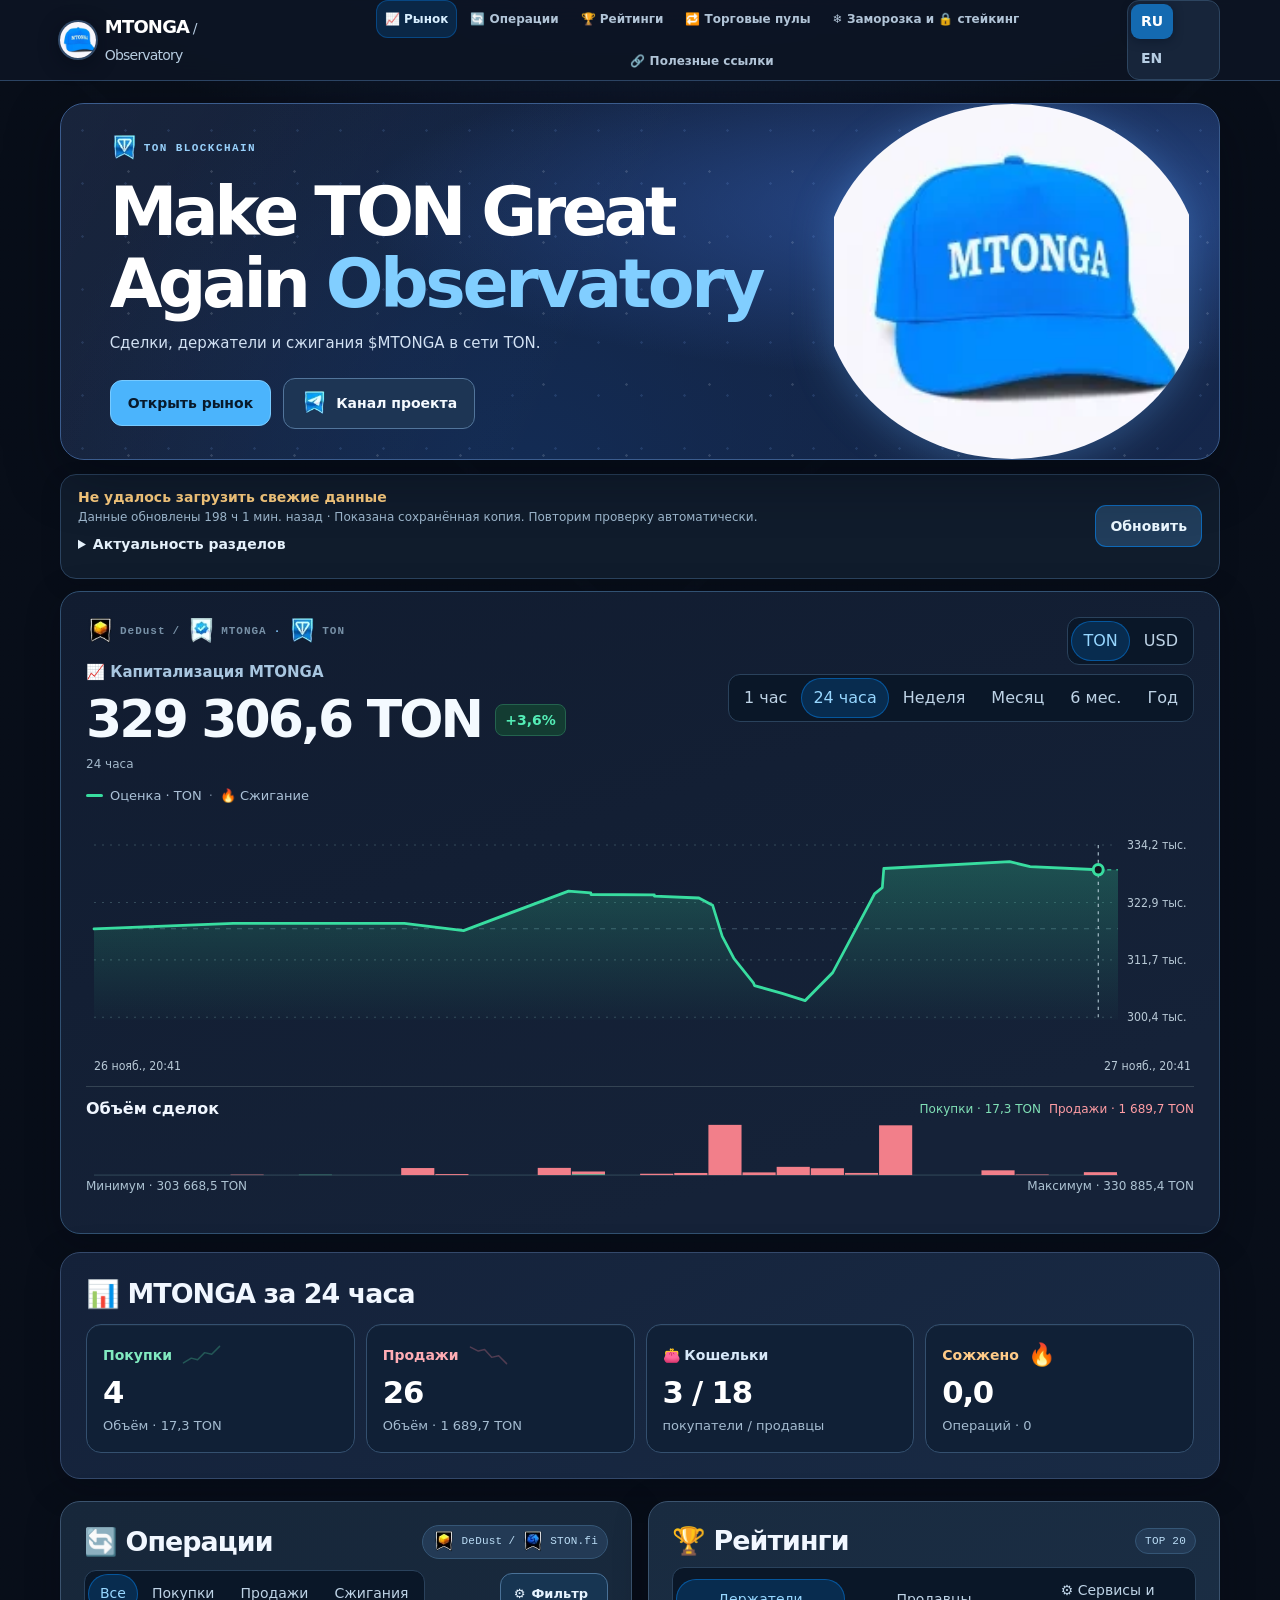
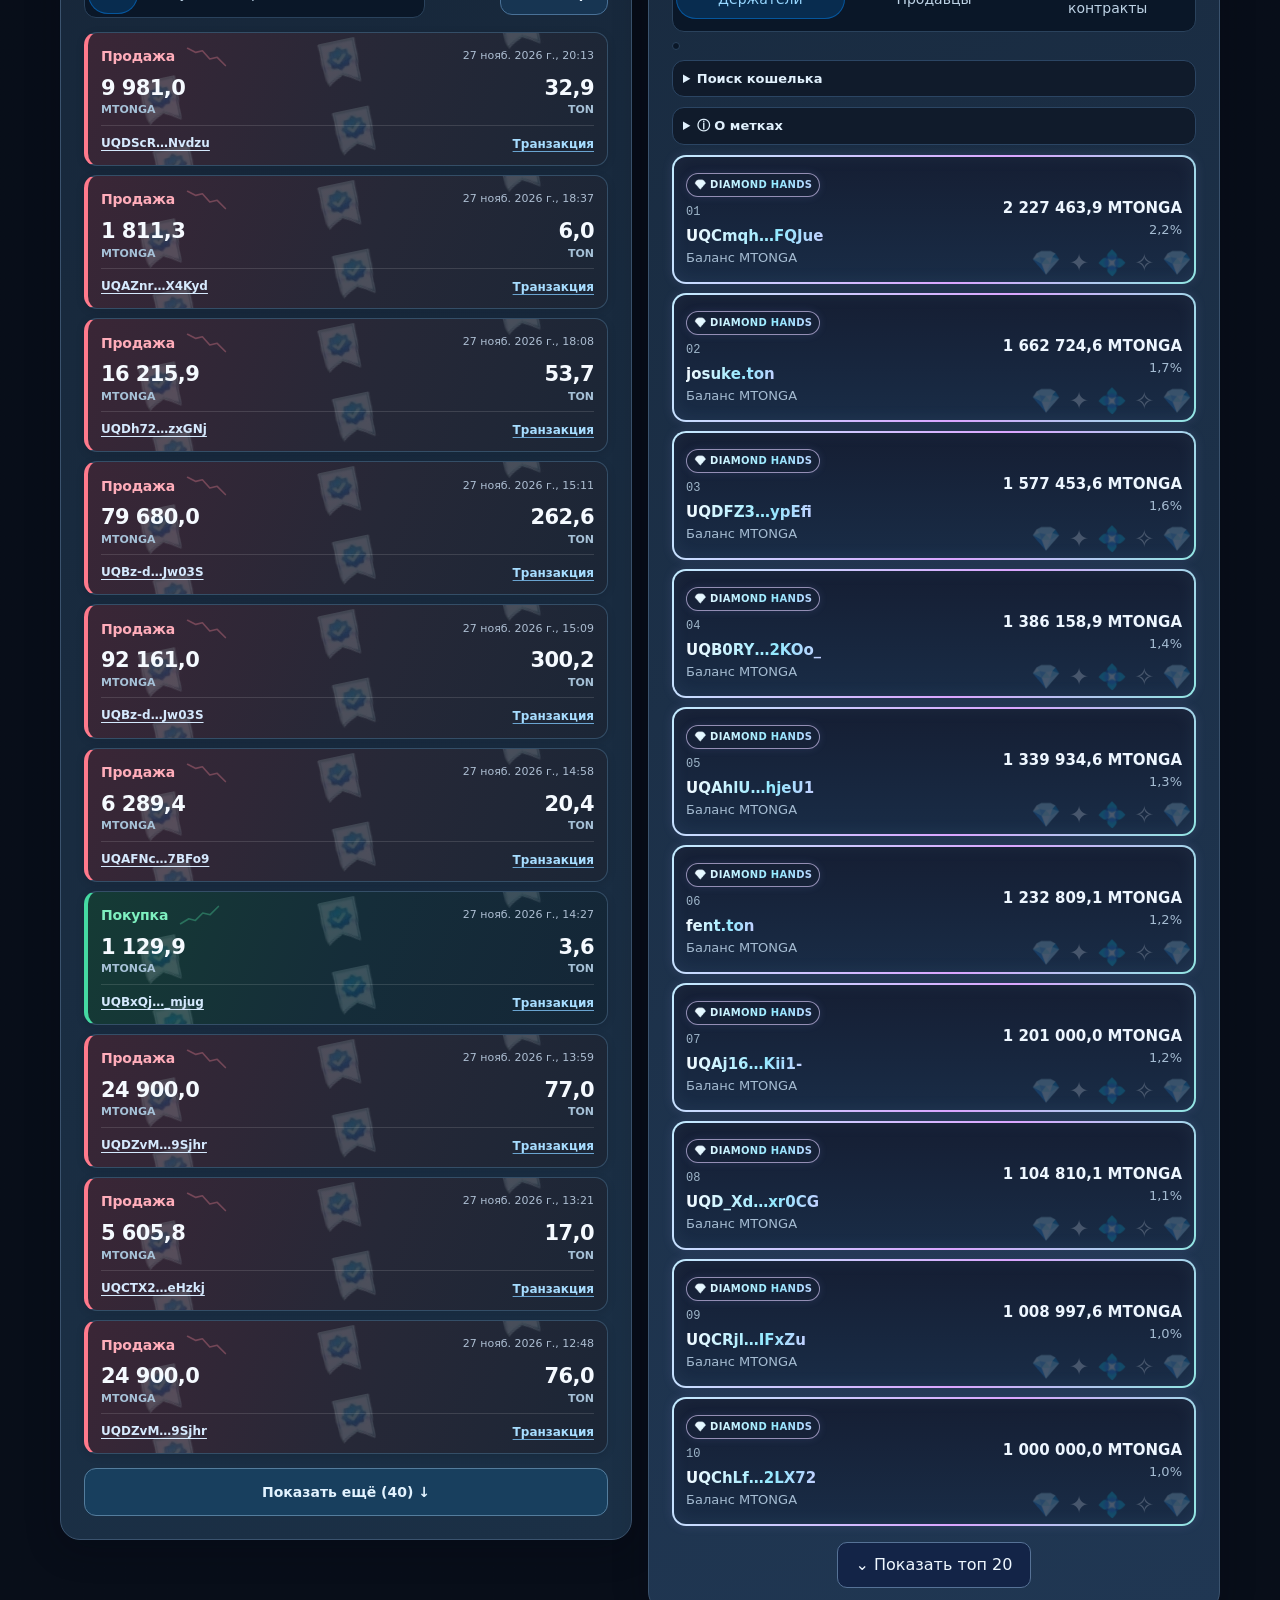
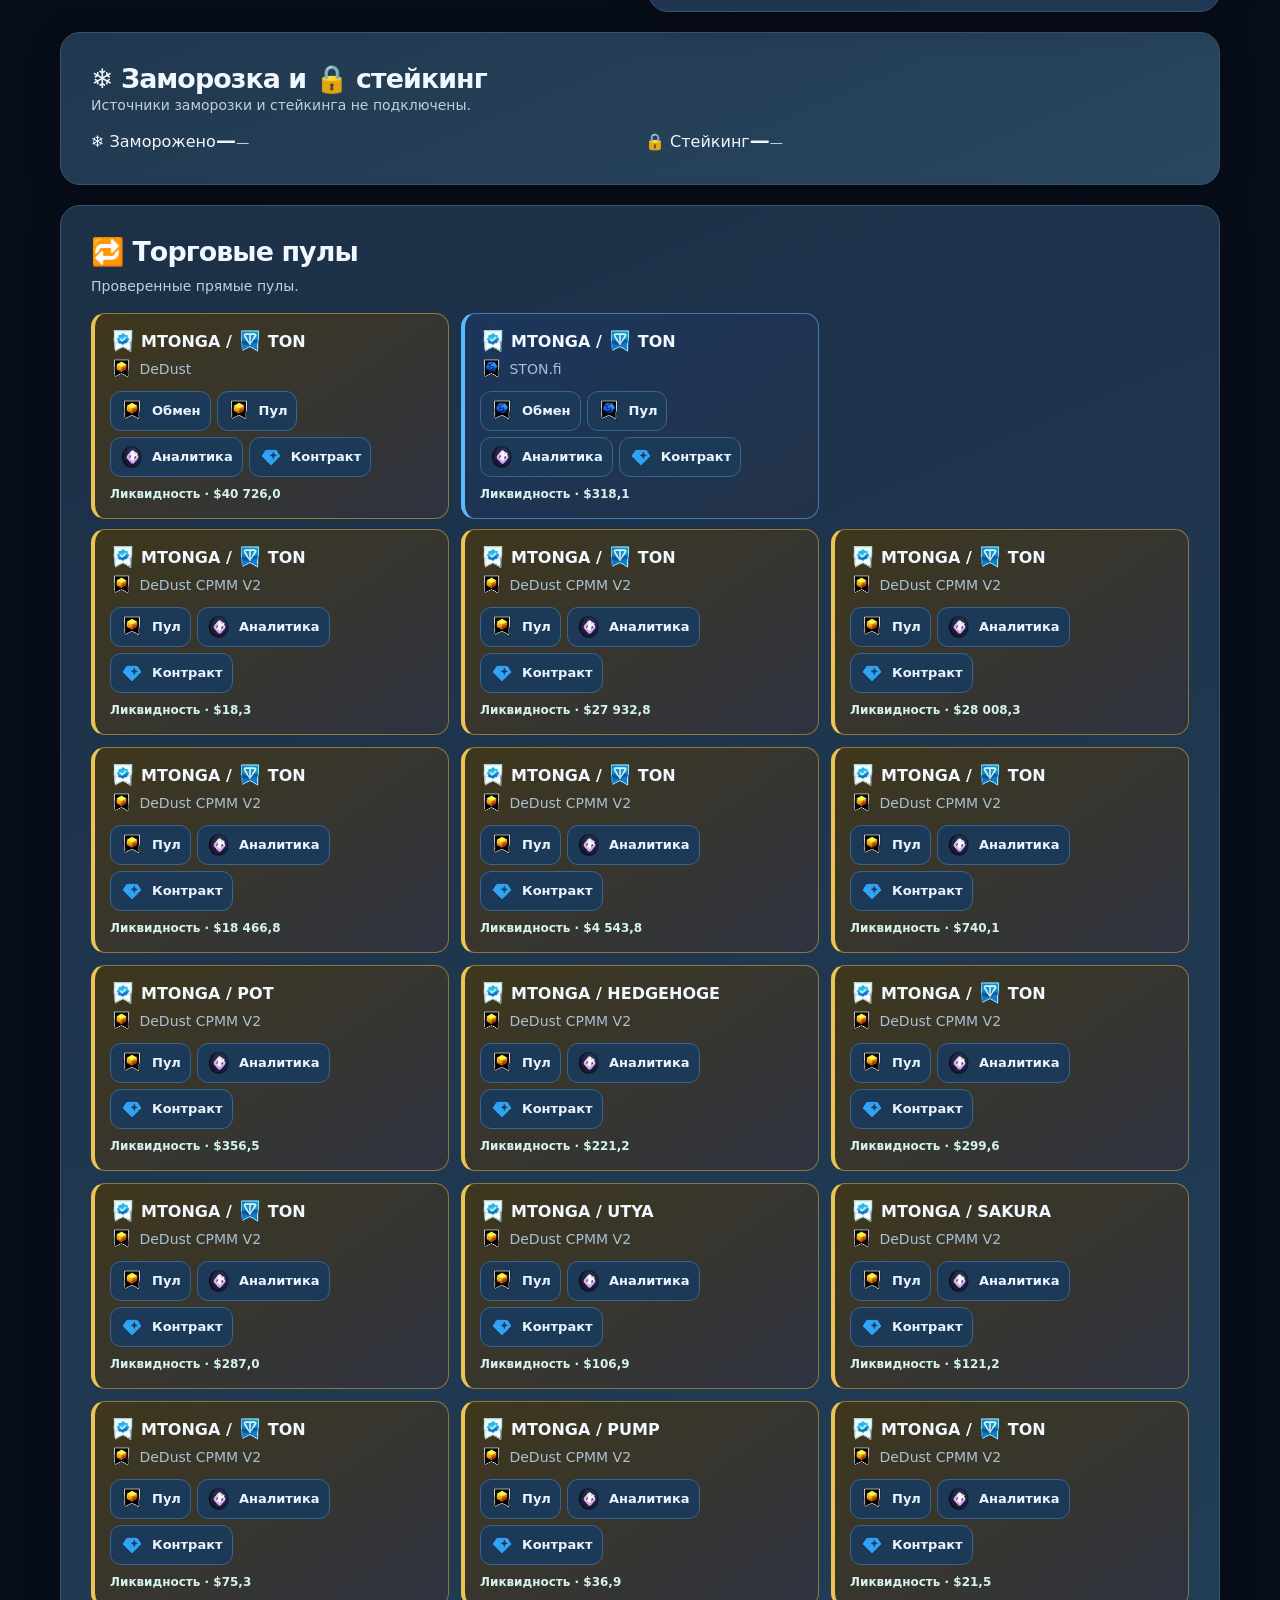
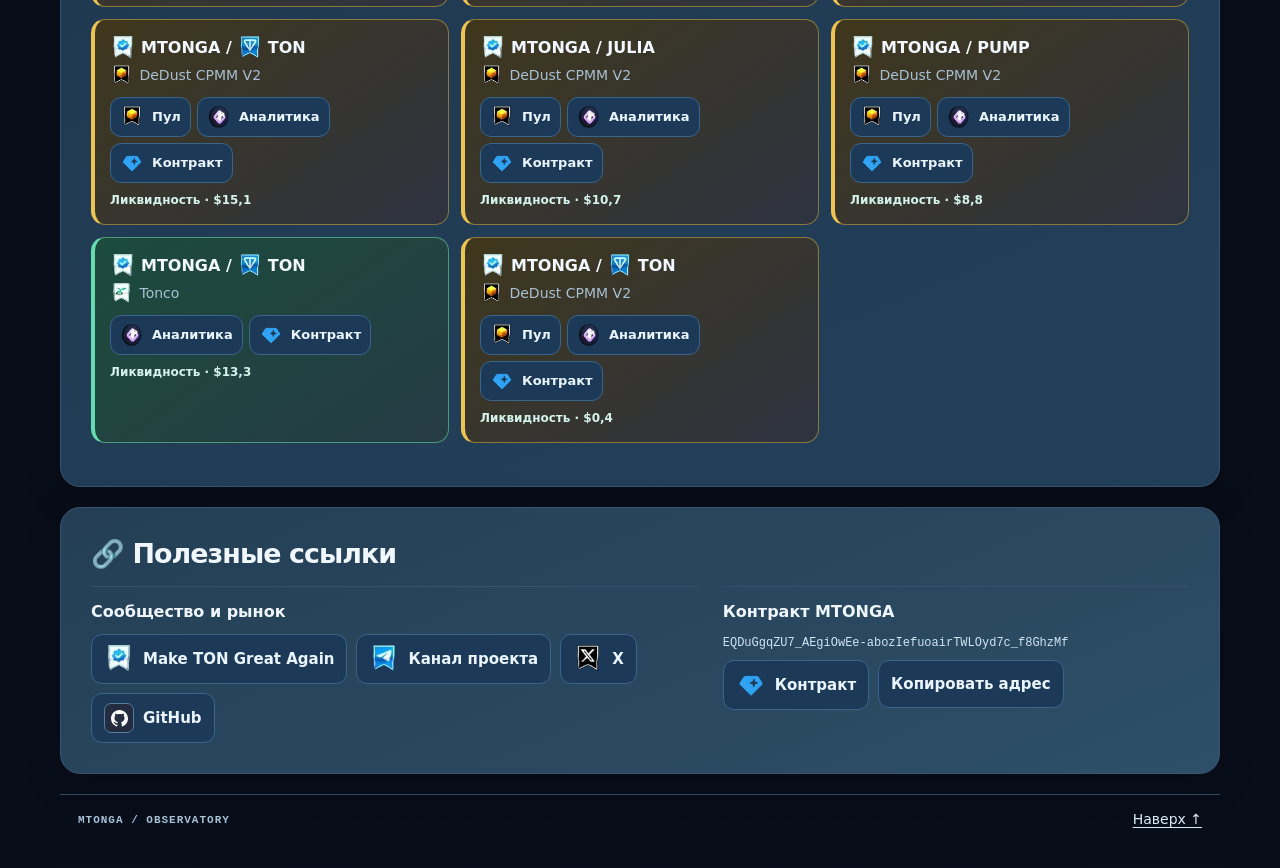
==== commit acf46719: "Refresh MTONGA snapshot" ====
--- a/index.html
+++ b/index.html
@@ -1145,7 +1145,7 @@
 <section id="links" class="panel resources"><h2 data-t="links"></h2><div class="resourcesGrid"><article><h3 data-t="projectResources"></h3><div class="resourceList"><a href="https://www.mtonga.com/" target="_blank" rel="noopener noreferrer">Make TON Great Again</a><a href="https://t.me/mtongaportal" target="_blank" rel="noopener noreferrer" data-t="projectChannel">Канал проекта</a><a href="https://x.com/mtongaton" target="_blank" rel="noopener noreferrer">X</a><a href="https://github.com/Freebielife/MTONGA">GitHub</a></div></article><article><h3 data-t="contractLabel"></h3><p class="contract" id="contractAddress"></p><div class="resourceList"><a id="contract" data-t="exploreContract"></a><button id="copy"></button></div></article></div></section>
 <footer><span>MTONGA / OBSERVATORY</span><a href="#top" data-t="up"></a></footer></main>
 
-<script id="snapshot" type="application/json">{"schema":1,"token":"EQDuGgqZU7_AEgiOwEe-abozIefuoairTWLOyd7c_f8GhzMf","updated":1795664413,"errors":[],"refreshStatus":{"holders":{"attemptedAt":1795664283,"ok":true,"lastSuccess":1795664283},"burns":{"attemptedAt":1795664283,"ok":null},"zeroBurns":{"attemptedAt":1795664283,"ok":null},"trades":{"attemptedAt":1795664283,"ok":true,"lastSuccess":1795664283},"rates":{"attemptedAt":1795664283,"ok":null},"pools":{"attemptedAt":1795664283,"ok":null},"identity":{"attemptedAt":1795664283,"ok":true,"lastSuccess":1795664283},"badges":{"attemptedAt":1795664283,"ok":null},"domains":{"attemptedAt":1795664283,"ok":true,"lastSuccess":1795664283},"fragmentNumbers":{"attemptedAt":1795664283,"ok":true,"lastSuccess":1795664283}},"holders":{"totalSupply":"99999998.999999881","holderCount":6948,"holders":[{"wallet":"0:16f7761356890f6fe5c2e060f1869e8bbb2598d5e695cca123f10c4c963626f3","name":null,"tokenAmount":"10814700.857838543","share":10.814700965985566},{"wallet":"0:a6aa1b57554a42386c749ef98490a4661ff2ed9d855d42184e7d6efc3da78540","name":null,"tokenAmount":"2227463.942674987","share":2.2274639649496293},{"wallet":"0:50fe3f195328c64bf2f0f0fc9b3f33a106316a42a175c147c05af55da6a4486c","name":"josuke.ton","tokenAmount":"1662724.589829717","share":1.662724606456965},{"wallet":"0:c5677dccbf01a4f8f1088ff7fb62b7535f32d1ab6fdf007dfeb9345ca96e72a4","name":null,"tokenAmount":"1577453.640496064","share":1.5774536562706025},{"wallet":"0:7445866a5853c739cb73a348e1de0722f6330a95b56d5fe855fa1b14f835f628","name":null,"tokenAmount":"1386158.9136337","share":1.386158927495291},{"wallet":"0:21954db9ed26d9323468c2b60a21bb4cf52f2aca01033406e8961aa35d40e18d","name":null,"tokenAmount":"1339934.6084057","share":1.3399346218050479},{"wallet":"0:036aa1bb23e915113d446f4c6577d999bcd183144365408ad5ed57323eb13251","name":"fent.ton","tokenAmount":"1232809.08848647","share":1.2328091008145625},{"wallet":"0:23d7aecad16882e9da584b235a5b203a13c47644eb9f9a02f37cde4e23f38a8a","name":null,"tokenAmount":"1201000.006315323","share":1.2010000183253247},{"wallet":"0:ff5dd12d163adee5b90aae7b26f4086e53f5cd220c69e870d82d68fe4fc771af","name":null,"tokenAmount":"1104810.102815577","share":1.1048101138636794},{"wallet":"0:918e58260581dddd8e233adc74b0f058c37aa491378787bdc18f88ff0f4e8817","name":null,"tokenAmount":"1008997.578829796","share":1.008997588919773},{"wallet":"0:a12df9872520a67af9ee8c667ef2c75d072169ef6440559d98aab71dd58bf62d","name":null,"tokenAmount":"1000000","share":1.0000000100000013},{"wallet":"0:14f9ca46b492a47ec050dd73dddd1b620171abd1d36ae0852c8804bd732a16ff","name":null,"tokenAmount":"1000000","share":1.0000000100000013},{"wallet":"0:8afb151fdb8aae5a00b94b163b4618e92d1e100477d4921f56f5d5589f6f1f1a","name":null,"tokenAmount":"986601.067410933","share":0.9866010772769449},{"wallet":"0:50c72b7f881cd7b52532fcfecac8fbe48964ef5df609c3391cd1f3731b191256","name":null,"tokenAmount":"962691.284061815","share":0.9626912936887291},{"wallet":"0:b88c895bd6f6a7b8ef46b4723d7e2e381385943377ba463f3afb5abd3948083b","name":null,"tokenAmount":"955107.562049951","share":0.9551075716010279},{"wallet":"0:84ab56c4fcfab2d53536b747c8e7be1bc7477e06590fea080989dd35b7e6ded6","name":null,"tokenAmount":"942195.771911635","share":0.9421957813335939},{"wallet":"0:818213754974a450a06b9e90054d0e0cfda0fe0eb196e48dd7bb0967a220d4e2","name":"dmtfoundation.ton","tokenAmount":"937447.451578037","share":0.9374474609525127},{"wallet":"0:0141248681fed2bd388fdec9e8e89dcc06f54a4d6df061e7e678371406d28656","name":null,"tokenAmount":"935437.771336686","share":0.9354377806910649},{"wallet":"0:c72c4cc5e4c2ab8412c147334cd1b530df3b03700d55eb46732eccfd8c01a260","name":null,"tokenAmount":"845023.604184918","share":0.8450236126351551},{"wallet":"0:9dc4270933e3d43e8a3054102c5764c31c6f8b30b9ed37c4b196fe41e61e0e22","name":null,"tokenAmount":"824426.498576175","share":0.824426506820441},{"wallet":"0:6926a7bcf6bce7e06372a16668d84c9c3121c55957864a46b04a5442e4933a16","name":null,"tokenAmount":"804795.73918094","share":0.8047957472288985},{"wallet":"0:e5dd9092a3264135db3de95cf0ea6fd7003b82203997ae73d77477440ad2951b","name":null,"tokenAmount":"739782.196153324","share":0.7397822035511469},{"wallet":"0:3174253420a04930e6e0a175da32bbb5e4672d1d231a0ac9127952ea84d37261","name":null,"tokenAmount":"737471.850717035","share":0.7374718580917544},{"wallet":"0:c32e0bd90b4d53fd7be5ee1a8725d9f5b0894bc95d6f44b674829dd9c752d3da","name":null,"tokenAmount":"706649.699105722","share":0.7066497061722199},{"wallet":"0:f2037f6e3b7d7f32f807f35be91b2b19a5e09a519cd9bccd5b2dce98b3874fda","name":null,"tokenAmount":"688338.086050202","share":0.6883380929335837},{"wallet":"0:da12ce6673b0763bb41b47636e57708285cc0cbf78618feb884d244f5bb1ff58","name":null,"tokenAmount":"677212.198292206","share":0.6772122050643289},{"wallet":"0:4d2ad4f2a9c607486095d5d801ac55fba4d1dabb59d5b6a53dc777c05ad1aea0","name":null,"tokenAmount":"646247.988308979","share":0.6462479947714597},{"wallet":"0:bbfeeb1e32cb5a8e9f48c395170c46641cbca11cbefe393a4ff15d81bdfc345c","name":null,"tokenAmount":"638538.971089103","share":0.6385389774744935},{"wallet":"0:1a70f7e70ffc62b979130f8970f5f27ed301b35b169637dbb7042cb44bbc03bb","name":null,"tokenAmount":"610805.362433806","share":0.6108053685418604},{"wallet":"0:ad9539c71c48cf0bea92ed1cb168f60289f87a1f8a4a061395f2e39e6618fc97","name":null,"tokenAmount":"607803.105028704","share":0.6078031111067358},{"wallet":"0:a62e31404cc2481a4787eac562cc1dec7a3a97a2f9d9de8625ca3be0c773f786","name":null,"tokenAmount":"601430.000000001","share":0.6014300060143017},{"wallet":"0:57b005215ebf859b2ce8edec309962c3e6b68329d64f669d691911a508b223a0","name":null,"tokenAmount":"598957.17935219","share":0.5989571853417626},{"wallet":"0:5fa692b0a23fd2b7e6e57effe478bc778f19d1c36df9de05bef658c759ce6e47","name":null,"tokenAmount":"588188.122956253","share":0.588188128838135},{"wallet":"0:ced4a6350bf1c5d9b308e444506814612fef8c7c50280f0e5838d79abe0da492","name":null,"tokenAmount":"587513.652331006","share":0.5875136582061433},{"wallet":"0:27744a78c8ca22c46ea1d1755afc61ea38e067c035bad8e3ddefc00654939b28","name":null,"tokenAmount":"577266.360091938","share":0.5772663658646023},{"wallet":"0:cca1d1f4978a9ea9ca7424bb109f09d10cde364bddd468e401e9613feac6cd80","name":null,"tokenAmount":"576004.51628965","share":0.5760045220496959},{"wallet":"0:9f2315958d5573d45f07b208fd5335f05345601e223892f5a14ed82db0b7ce58","name":null,"tokenAmount":"574431.986124371","share":0.5744319918686916},{"wallet":"0:0c3645fd07ba1c944cbc51e9f85b46e0dd51c0139f5202cac6eaedc74a11f1bc","name":null,"tokenAmount":"553810.852650242","share":0.5538108581883513},{"wallet":"0:d119e4533574ff2596b241b283fd4c5df3ea950cf81641264f2a5a7a36497bde","name":null,"tokenAmount":"549332.698575822","share":0.5493327040691497},{"wallet":"0:796df20230c57433a65ec1c8d9dc3c116ee01291e4c49f0ed1abe0bf2ea91f7f","name":null,"tokenAmount":"532257.227883945","share":0.532257233206518},{"wallet":"0:75e86cf17d49ca0c9436aac59fc48d05b12a04f6a38cecb313ae82ff14f572aa","name":null,"tokenAmount":"520000.634793692","share":0.520000639993699},{"wallet":"0:17446ed0f3d17da5e49a63feddf902d09c06d5de2c2a8122fce2ccb4ddd607f4","name":null,"tokenAmount":"518157.674399224","share":0.5181576795808014},{"wallet":"0:d8080804bb03362700ec3370fdf710a685dbac5ea05977e961c731024582ece8","name":null,"tokenAmount":"510653.635569201","share":0.510653640675738},{"wallet":"0:50540e471b3525603b55f429c9f80e481987306416231238979df2c6f48c3117","name":null,"tokenAmount":"500001","share":0.5000010050000107},{"wallet":"0:9bf1be8fa7cc49adc0bc52c2c354e7e518525158a368ceda62897f63920d1316","name":null,"tokenAmount":"500000","share":0.5000000050000006},{"wallet":"0:b6891492c59c99655b80019b0fbc4053a61028fa9a562e6d254216c76b65197e","name":"metavselennaya.ton","tokenAmount":"463334.046628263","share":0.46333405126160404},{"wallet":"0:f9cda2c88330027515d1e2216223e3eeaf421bf8096eb95711f8acf07d69b144","name":null,"tokenAmount":"462495.735940104","share":0.46249574056506193},{"wallet":"0:6fac0ce05b5709a379e31f621ade12c08319448d0414a0d06ca37c9ecb4de33f","name":null,"tokenAmount":"458753.380292787","share":0.4587533848803214},{"wallet":"0:a6c3cafd7ded0f82b6559eaa0098a676390d1a513be146402d4a098f08987c76","name":null,"tokenAmount":"453887.884524204","share":0.4538878890630834},{"wallet":"0:1fd20d1b80b8b29ad476144b67b0d1bff2a1031fd58d278bb00a14aa05d4e0ad","name":null,"tokenAmount":"450000","share":0.4500000045000006},{"wallet":"0:1c71741d69a9ab3b0fca520b62bc9c64e9ec1edfe021a0330278cd150edea92e","name":"durik0vich.ton","tokenAmount":"442765.25886478","share":0.44276526329243315},{"wallet":"0:018c21cb5cb34ae87879f8afa7188b99540dc8a2ab9d197892120d9f91c6b36c","name":null,"tokenAmount":"441374.914311877","share":0.44137491872562673},{"wallet":"0:600b8507e012f219837571d6b63b434abb6b1073d45fdeb6c131a6001bf19680","name":null,"tokenAmount":"438880.311909837","share":0.43888031629864066},{"wallet":"0:693aaba20a92db701629b3ad26c55dedc1680372a0544ccb168caed180f0e34c","name":null,"tokenAmount":"429077.960878902","share":0.42907796516968216},{"wallet":"0:a86146fef06e6f942174335bb6c5b5daf6054f7c77afdc87e4ba40a380863fa6","name":"9818.ton","tokenAmount":"425128.52027725","share":0.4251285245285358},{"wallet":"0:2ca34c7c9e9edbd5aaaa548bab68717221bed9e7f9743bf1a2450bbeeecabe72","name":null,"tokenAmount":"410000","share":0.41000000410000054},{"wallet":"0:74f3ab23bfc7f08b30ea90c30b0fb7cd88cfcfd1be84dc187ebfc95762343d30","name":"lambodirector.ton","tokenAmount":"406232.827548545","share":0.4062328316108738},{"wallet":"0:fe3840a2f6a516a8b679a0b4c90c207a483434efe88e9a21f0459d99b9dd1024","name":null,"tokenAmount":"405341.227648835","share":0.4053412317022478},{"wallet":"0:7cf13cb4522f751695f347da7f0e0975e49aa92cc8daf3f39ac93ff69d96adc6","name":null,"tokenAmount":"402230.733679392","share":0.40223073770169987},{"wallet":"0:d9bcc486e60d56723859c3d909f7d409cee46013dce1004c4e1a7fa31261bd4a","name":null,"tokenAmount":"400000.000207469","share":0.4000000042074695},{"wallet":"0:2b02929144fe793dc5fd096663d3a3fe54a0ca4f1872f7d863f82d18be8c665a","name":null,"tokenAmount":"392451.368783129","share":0.3924513727076432},{"wallet":"0:07cdc78d1d44db9c2ae7d115936594fcf786d479ccb2befaef9e5be19e1f2d51","name":null,"tokenAmount":"390000.081806502","share":0.3900000857065033},{"wallet":"0:c1d5099689e0a5480cfcf224e7b153662bad070a065b16c49f0cfae4db451906","name":null,"tokenAmount":"388420.48974357","share":0.3884204936277754},{"wallet":"0:389da0446fddc89528f9edc11044e9a380490d27b2ca453fa8c6fe56fb19d063","name":null,"tokenAmount":"381840.58015611","share":0.3818405839745163},{"wallet":"0:d1360ddc21f253d91db9a10e341a56ddd203fd5799a52202cf1e00835dd5bc06","name":null,"tokenAmount":"373988.638279615","share":0.3739886420195019},{"wallet":"0:6e103ff11d06805b7360328de16714b5ae1b5edc4331e2ed5c47aa6078b3f1da","name":null,"tokenAmount":"370318.616935144","share":0.37031862063833065},{"wallet":"0:abfbbf15a2531cbfa9727aaa1f9050881d22ceae590d954850a6bca089e47c1e","name":null,"tokenAmount":"364517.679619283","share":0.36451768326446027},{"wallet":"0:e35ec4aa6cda421bcf5bae353bcc99cb20c33e5f3ee56e2bfbead519a29967fb","name":null,"tokenAmount":"362680.315442725","share":0.36268031906952863},{"wallet":"0:5918be772870361e094e206dbc7f083597d69a347d79766b332d1ee66efababb","name":null,"tokenAmount":"361645.126388515","share":0.36164513000496673},{"wallet":"0:d95c5085ca8487eb9fc232cb7c23af624510b14309badf8e9e28538c7ca76638","name":"gang.ton","tokenAmount":"360303.610048025","share":0.36030361365106156},{"wallet":"0:500a5e267e0b6ebc39eba274bb4a92479c68b6ae53bd795d4752bc6222fd6b1e","name":null,"tokenAmount":"353578.758254499","share":0.353578761790287},{"wallet":"0:1d13b1bb7495660abca918d1e7a1c0fd6fefa3cfd0d27d0153c54483b0e3514d","name":null,"tokenAmount":"353476.106933655","share":0.35347611046841654},{"wallet":"0:a2c52da1fc4916cba1172fe5ca4333069be378d0dc45f328904bac374bf15d45","name":null,"tokenAmount":"347772.562968648","share":0.34777256644637405},{"wallet":"0:4d4ab4f3db487bdf1f19c7ef3bffffc9f9dbdf034730a863db4853a6a7297e98","name":null,"tokenAmount":"343259.652023003","share":0.34325965545559994},{"wallet":"0:d35d7ee4d69039be7078abe07a3cec85087d6062ab4c61ee130f0c239594b19a","name":null,"tokenAmount":"341310.821334896","share":0.34131082474800467},{"wallet":"0:6661631993e7eab9e9640d23db25072e4c1715cdf3c337abec73cb4812949aa3","name":null,"tokenAmount":"338532.450142419","share":0.3385324535277439},{"wallet":"0:6594a0fa2c6cd50bd198cecb65dba9f1c38926b3bcde19ca63dd65e5ef90e7d2","name":null,"tokenAmount":"336219.287627327","share":0.3362192909895203},{"wallet":"0:03d1bb413cc26178f6efd0d86c1a8cb4180284e9cd42dabe3455ea5141e5fd40","name":null,"tokenAmount":"335460.046422293","share":0.3354600497768939},{"wallet":"0:93cc7cf8a7748f5701b5b4832d06f13ae28b68d1d96c71e632044a2ef63becc4","name":null,"tokenAmount":"320730.006263956","share":0.32073000947125646},{"wallet":"0:6fcff00cb34079267d3977839f68a84cfc5716c04fcff03b3289c5a3811736fd","name":null,"tokenAmount":"316017.306431104","share":0.3160173095912775},{"wallet":"0:fa1b0856a914ce315e7709d30f4d4ad9b881cb7708aa7b759124398f9f212404","name":null,"tokenAmount":"313446.345641096","share":0.3134463487755599},{"wallet":"0:71b863107573ce9dc948647bc25828a8463beec61fb3d7d6dd48d3683659a80a","name":null,"tokenAmount":"307231.465801461","share":0.30723146887377606},{"wallet":"0:0df0eb7249c3f3d8664c5d6d21954ae0ef228d1f9cd0b6396da4a9fa8a48ed65","name":null,"tokenAmount":"303802.665839825","share":0.30380266887785207},{"wallet":"0:907b3d30eaefe42fa1471b150ae6e05f73e38d520462df2dc07b7197edce8c3e","name":null,"tokenAmount":"300000.562544992","share":0.300000565544998},{"wallet":"0:1b57ba59a1c7be96cbec3fc8bb2ccc3d2e9f5e4f3c81c3dce4990a487ad33025","name":null,"tokenAmount":"300000.000000001","share":0.3000000030000014},{"wallet":"0:92b50650dab42dc7825504dc014d5803b41280ac3c0b11ec3aa97975b053bfd4","name":null,"tokenAmount":"300000.000000001","share":0.3000000030000014},{"wallet":"0:63978cf8e032127efbe64e6887641d9f244c1923c9b51ce6001c3ef360d2117b","name":null,"tokenAmount":"293116.056794413","share":0.2931160597255739},{"wallet":"0:a23aca48b18d7d1ea193d4115b67d8204b1be4d1edb32a011f88faae12129c8d","name":null,"tokenAmount":"290705.130359755","share":0.2907051332668067},{"wallet":"0:d25c0551f2ff2a19c29ceb2d7ee7fed20c8d47489c2c8a981b56051d0abc9caf","name":null,"tokenAmount":"290624.749715428","share":0.29062475262167586},{"wallet":"0:b84003ed98ca129fc440f5a54d8fbbd457e976476986d64882b60d2b17260979","name":null,"tokenAmount":"290392.521415644","share":0.2903925243195696},{"wallet":"0:3dbe2423e53de765665ef045149771284d9fa544515986401a4c1fc7e7c9712f","name":null,"tokenAmount":"289050.805789906","share":0.28905080868041444},{"wallet":"0:33e72c2ca8556312ec82957b5640767aece4ae5acf1199e3418c568584a20db1","name":null,"tokenAmount":"280463.778117167","share":0.28046378092180513},{"wallet":"0:94afbb319316e801dad9cae2d9d7c108f81642f0127b55c0ff7a58f0990012a5","name":null,"tokenAmount":"274024.432244251","share":0.2740244349844957},{"wallet":"0:acdff332e46d3030a8c7fc251dcb6485c24148c3a9d0b4e05f07953002c79722","name":null,"tokenAmount":"273818.9908225","share":0.2738189935606903},{"wallet":"0:3270739327c18da483774a54c465ee31c17e3116f74e02f02c120f50154113ea","name":null,"tokenAmount":"268212.711250161","share":0.26821271393228846},{"wallet":"0:d166788b27bafa856d44e2bc78a29089bc36c9251b2dfb72d435bbc19d0cb63c","name":null,"tokenAmount":"262436.845907562","share":0.2624368485319308},{"wallet":"0:dc8927eb5f1724fdfcc1680c68da5121afd7e915aa51c63b7820e7c5ee423bd8","name":null,"tokenAmount":"262056.605578469","share":0.26205660819903537},{"wallet":"0:e5f67b2475ef7a0c168fdcbaf7b9c23a8a3986ee0852722f311120208f8bb5d2","name":null,"tokenAmount":"256725.062334798","share":0.25672506490204894},{"wallet":"0:b121313ab835d8ee9c07b9780997090d99adfea7ae66dd199320845b6c65a8e8","name":null,"tokenAmount":"250760.117246966","share":0.2507601197545675},{"wallet":"0:c3726b9df19313abca2a2fa8bbed2f950bf08cf175223f69991a845fa13a9504","name":null,"tokenAmount":"244450.269608987","share":0.24445027205349001}],"asOf":1795664283},"engineVersion":"1.3.0","methodology":{"valuation":"last observed swap in primary_pool times CURRENT total supply; not circulating market cap","primary_pool":"EQDO_vbLIG0b_yr7kwCB0WYXzLzcnMD7rw3JTqMv01NX5g54","sellers":"sum of successful supported native TON swap sales; service roles excluded","holders":"balances excluding known services and identified contracts; unclassified accounts may remain until verified","burns":"accepted burn notifications and zero-address transfers shown as distinct evidence","usd":"historical TON/USD rate from CoinGecko","history":"incremental confirmed swaps; missing intervals remain partial"},"serviceRegistry":{"asOf":1795663982,"source":"https://github.com/tonkeeper/ton-assets/blob/main/accounts.json","sha256":"4286bd47e11399901a7d713c9e98a5dba17300d76fe272f4f5d46110a84f4e2e","entries":{"0:ad8afecfacc248996885d8be6824280f9f3a7e54c2f6080b7971b9f556c280c4":"Crypto Bot","0:dddcd3cdad60af4c0d69389f567ad51d0c263fa4968d655ab424c69aadaf9322":"Wallet Bot 1","0:436a76c2794a88e3fbfec6b9c0374fc8db046f10868b835420d9937973a665d4":"Wallet Bot 2","0:6e814e6450e8c578067bb656298fb4d01397dd15018d7f34dc369eaba4c2111c":"Wallet Bot 3","0:5f00decb7da51881764dc3959cec60609045f6ca1b89e646bde49d492705d77f":"OKX 1","0:f15db2c62cd86aff0860d39c491fc73a31395fafeb5945e644498562260c782e":"OKX 2","0:e7e86da08742ed933434ffeb8f08a63c7e100ee842e25f599a9cbf0891574a6c":"OKX 3","0:0338def34b84c6ee9134a04ab1601450be446340a37ae259de57cb37bdb590cd":"OKX 4","0:a30a49ec725e9f57244b66af4c2da7ab76004b4fce80d3a34b1cd0c37762abce":"OKX 5","0:24da1e7b8da901e5b3dd0f98c397feb6e5a5ea483195a8b6bd0682cf2c5327ae":"OKX 6","0:7f2e84c723d8b6b6b1aacf810c8c26ab23c22022b464b87104b2d3065b0ea70b":"OKX 7","0:854ec4521efd52ad43bcf1988e4c44ebdf9a26ad18fa51abfdb685fc3b348a5c":"OKX 8","0:f9bdc0de461c1a2e002fada9550bbb095c8f9f73668d70c517a9cc7e050f8e5a":"OKX 9","0:9b9b739de2527ae72d21083f5198d710c7288453b4733e57ecadb2e189ac829c":"OKX 10","0:b31535e934db05bbc220267467903c8108bdabcbc2a06588838b726ddf589ef0":"FTX","0:57eb74407604a19f7e04005315ef70aeb7b675e6551977586756f6baf12125ee":"MEXC 1","0:1c7bd690f4f93de8b93db5790129dab65926c6e1fc9b57380089db5529516630":"MEXC 2","0:d887d0e2d1c4fc4126e71c970d33ab1896940000eae703bb1ab6cecc830777e3":"MEXC 3","0:7994848c1fcbcbc57a6a5a987b66eb424b8b54e10759b6b514a66b600c2b0eef":"EXMO","0:8d195793baad9a08c46dc353aebe999341dabd07721b9725f19e18abc3d10d92":"EXMO Cold Storage 1","0:26ab8ae763a3a7c3067d882b7b01cd5d37254cb8768f57b6a47c00028effc7b8":"EXMO Cold Storage 2","0:0130c77346e9ed82df677d107ad6a775c11f9c18f6a05c0dd17906b355850dad":"EXMO Deposit","0:342a359e38357c083968129fddddf049ef5c47315bfbef27505a356bf9f02d65":"CoinEx","0:555f3053e257130374bb831ae0e219e5e5f9ec0ca8f8a0d133369d3d690c64c2":"Huobi Deposit","0:85af78e8d035e920117cda654615cdf371d464480b629e110d3c5310d85ab362":"Huobi","0:80d4123841167ca989ac912443cc99a4b9c1a87584536427ff6fd85c92395ae9":"Kucoin 1","0:b37e57033db21d10b950e6143b658c10c3bf425bd193025960aef7f22dbcf4fc":"Kucoin 2","0:07ce60b7e5f255a88c3707f3fbc79e2cf924ed6b4b7d09c6324f0ba2338a48fa":"Kucoin 3","0:a14b1f452385b2bb984ad2c4441e1d23cae071fdfc096dfba53ebba3b6ff1d10":"lbank.info","0:75726a716f747e60b0371cb0d5d35471e8e1e931003fecc3a0961a8bd82c09c7":"xRocket Bot Cold Storage (Old)","0:c1dc654b598ab84cda4f12372efed8907cedf0901865a58649087373e01b1c24":"xRocket Bot (Old)","0:45614fee399c43d77bb597558791831bc0ee31754cbb2b5b1fbf5a3488ed9940":"xRocket Bot Cold Storage","0:011a8f0a0b36b779af033473274966666d1cd6fb4e77df679375fbd6f970d012":"xRocket Bot","0:c3f1da8ecda8f8cd42bace224ea3f1b6971eaa7f54c492d4d190527b4f573f7c":"Bybit 1","0:4a1f3ebcc66bdcefa90245bdf541a50ada1c688a487534b1587abffd93038834":"Bybit 2","0:cd525c15904d7b4027eae08b318624260f371ce8c9f4fcca0cdb7b583854107c":"Bybit 3","0:ae62a192da96e266161a702cc9f6de91c0c3441f17ceba51bc442dfb2031a30a":"Bybit 4","0:e3ce05c4da977132c24a3b102da8b5fbf2ea9173337b49de346e4a4b057f7579":"Bybit 5","0:e33ef85d174eb457c072d1ee10215b69ab9b64192f7421302ab1c8e26b7ad4bd":"Bybit 6","0:7f97f36dda3f7dedc9e12f8c09c4f89e7fbc17527ab3f67de4c3b155297a56e4":"Bybit 7","0:7d133d4e425c8e00de015513a44e66e6d163b21e71720aec7579965e5de28c55":"Bybit 8","0:f2dc1860686cd658987e2bed8216532d8c004460dadea907cc7d4ad7236c496b":"Bybit 9","0:4a1c20bc9a6f9294f75f1c87a7f383a8b73a483a2e6dcb3630ddbe78b3ccad00":"Bybit 10","0:008bb088e81e38d583826901093567027cc1575ec744ac354fa4eeec302d166d":"bit.com","0:1882478daef1b7ed200cbbdc201bd4ed0b24c2e5f1a4c7c15aeb7e3b1a759193":"Coinone Deposit","0:a4d2072b1edc1355fc7fbee0095beec7889a2d3cfaa9edcf2ce9e128631abbd6":"Coinone Withdrawal","0:f3f4ed0913ab555d023745058f1a6c55a49d4876593cb9bdab1f780a99b185bc":"Paribu","0:f9873509de5a2f97f7b2805f5f7aafab447f43c91e751cc8efabc6d2ea09d78a":"BingX","0:b496b8f73b469ff06a2d89e62c4d70a103fc228c821537b49dff092060bc281f":"Gate.io","0:60ff0b28e2b3839bef250a81be9f2e78a6265b980ec5d24df4e44bbff2c3fb25":"TIDEX","0:23eef28b6da5a368d6c0b8028fd5ed47c26758676bc9db1b5653caaadc969f91":"CWallet","0:00ffafa9fb3d4f837824436d19953c792be6632af73a9b82c4dc69ca07195087":"Matrixport","0:b58c73481f25a280f9705ab3424be850614d823256263ecfa049fa9fb917720d":"QMall","0:00b402b789e5626e1c61b50c5dbe2024426e92f16c0c2fb735396df96046b5fa":"BIT","0:2c54797319837b4c6d014fc991c1a8d4294dfd4d6cec4937e370f1f27db0423f":"Bitforex","0:6a5a76a1538cf9596590ec3708470649c342624bf92e63a6a7a15254ededa904":"Bitfinex","0:59b065c5d66261a5317660e96eee476aa6a11b749bdcbe8c0d1f3dbf24200d1c":"OMPFinex","0:3cd5ad54b190a71caab984b0f210e3742c7f2147b7e9073377d7c6b470017362":"Bitrue","0:6c53cd87cc0d33486db42c1c7fc03dfaeb2f7b815afc368ab1aee567edda3f72":"Coinspot","0:9a582c23266b8ea47eb71118a3c040d42b230b2266fecffe2d3cd390c0922c35":"BigOne","0:dd528505af15c6e5206bdd8f6c9a3b541f80ca98ae8a5066ab3ff8de1ff5e678":"Farhad Exchange","0:2b6f3cda567c385f0645486f3c665a451f56b2969d1be57d86eb77c6077a81d1":"BitTime","0:cdf7f0d7c09036f064272e3c429ed570be49ef29eb3a735b64bbc17915073732":"Bitget","0:e9c0a24ffaa6aa4f228890e71ae9550bfc53a6c57e643bc31c240e18727ac1ce":"Bitget2","0:336502faf83ef5b532d315ba71450b661c90e83fce64d8bc1fd2bf642f3555d9":"Bitget3","0:b308c7f9b4f596f6250175885972549871b05c70ed3619fd5a939401eea972e4":"Bitget4","0:e2d1df206b372db1f3b890e60d185b67aa0c9f1b6b6ff60a05091c8c01b40ac4":"Bitget5","0:7a0dc94da9f48b968dfb87be38d4fab7286288db7a04d3081feee177376d9089":"Bitget6","0:8785ef5ebb0fd24c6911d10f43c00961e9748fa54297a1ac517e3c5fe76bb0be":"Bitget7","0:213b6804c2082135a4a803da8e3b30cfed51aee9af2ad2100334b7f4711d3bcc":"Bitget8","0:573dfe99490a041703e977e4724135c5b8bea0bea67839612247451ca9d5c4cb":"Bitget9","0:de2519a527de7e1d4c1028bdb74e022b28a6e370e4fec3fc27d8d971308f99bb":"Bitget10","0:06476e580e250d0abec5c365a711833483c581d57b908be37d56bdb0e338c312":"Bitget11","0:c9959a997e1d4e4383d8db37b86d2101ce78dcf1f1b3904d9888fe572ef0efd4":"Bitget12","0:c07e51e5b694937758f45f4003071c84f4c4a68bdb168a22c3d6c8b89cd6186f":"Bitget13","0:1797a5c4c50a2b312ce9927ff6f12efd3b0b58ff311445118c2d2e64312b5d79":"Bitget14","0:6083005b354ab1c4785aa8ce8293ee5c9c182e9248f27e9c9074f35c16342083":"Bitget15","0:f99b14600ae44d2f12b178e8c6eabd78892ae82c5e45b6898f9deb7eb203f9c4":"Binance","0:8e91b50381c36dd42accdb51f5cb5d96848568b4924f8079b1a5ae7e10f43eda":"Binance Hot Wallet","0:ca1d9edeef40b3a9dbd9082f3767859547c3ce0bf641d09d58e33a3cf06fb309":"Binance Hot Wallet","0:a2faca7adfebd5c5970108d1f79065cef32b0c143fb13489066b684cdd7ee95c":"BitMart","0:5d5a830e48214791f4ab5352900c624d3bff3c5efd630196b180158eb789990f":"Nobitex","0:cad898b200a0934ee416c2039bbf3f5d7f1a323172875b3c19d378a6f540f7b1":"Nobitex","0:4532d5bcdfb05d3275cbf255bc91c3635cd48d63b719441581c5542a4750fdf5":"Nobitex","0:a32d52ced80a23fe4fe90ba94593ef686de03f9fbdaa069e642826a95234b982":"Nobitex","0:fac8ffcb6f89572a1232d59e91c65909ae408663fd2ceaecd35f35b5e9d670f4":"Bitpin1","0:c14ce5d772539be26fde315a505a1e0514104e76eef776f0b845e57df0557ddb":"Bitpin2","0:dd36441bf4aa8a6a6ecfd763efde1eb82dd86bdcfb1456b45ff4b73f87657184":"Bitpin3","0:402f5d4f4f8bea7b0bd511b9d3771834c1a22bbbbc8a326035eb07aa24f5c9f9":"Crypto.com","0:ca6e8f2a3dfc875b8673d8677f3818c4b8c02d1aa481a86a0c61bd09f8269f1d":"Foxbit","0:60def37fb0e6f41b18a73c2496d96b25442344864ca0ed97189a6f37e2439c56":"Richamster","0:97ad93444915089e812238ff10abe9066d0b03ea3dba2a8630fb9c9f88aa455c":"Wallet in Telegram","0:1f5806c73d03bbc96eb7eebf16067f1f2e8e270cfa16d57001aa9eaf7456f008":"Wallet in Telegram","0:1b44ec553616b0e4551037038834bdf0bdaa1f0440e10f3331d9841585612a68":"Wallet in Telegram","0:cf06c94efdae26faaa1d85092fc4daee78eba09e69c36dac051c1d8ffde35f40":"Wallet in Telegram","0:91887059ba56a03790b0696d7a402ac0691dff62fcd398e813f97d3b2736fa58":"Wallet in Telegram","0:6db0f022632b6269f0d4dbf8ea60a8448bbc2bcfc6812e31af8cc6405c268af7":"Wallet in Telegram","0:dd6ff02c59634745529b99a8d5beeea9f6c38a9188e6a7e96a424e3820c8ac0a":"Wallet in Telegram","0:023895aef955024920a291c6f3715e291df1b3dd254eafa8b09e21a2d58d5897":"Wallet in Telegram","0:f5066318091a8cfb530ec732104ce38f7783d92a6679ffcc0ce0960b0e94c7d0":"Wallet in Telegram","0:0c5684355f5410a923fb7dd59314905dc7ff157b28c9130671c7a4f17007e898":"Wallet in Telegram","0:23fe558cdf44249381aef36472e64a5072a24ba97fb61b2f5791da6013aec92d":"Wallet in Telegram","0:b7be71ac1b40e436db36721d9c20e82d44e78fc1e86a8ad15e00b1cc16831dcf":"Wallet in Telegram","0:55b7223f04dd1f2e1b3f28e4ad628fe6cab60004f280fb0a58cd27fc590b2eac":"Wallet in Telegram","0:659dbf460831a72795c4a9a9872fb4a3e7fd302783068dae53e8f2a5c150084a":"Flipster Deposit","0:d0a6eb95408e95ce97b0ca597fc523ff4809523635e8f519e00fdcbdf42f0c54":"Flipster Withdrawal","0:ec85cfc7fd1009362e421b5a0141f510d6540107ab73e7829fda1ef9e97a75e3":"CryptoBot","0:817438e5b0e6eb113ab74d73fc95f7ec19247dbe6ee27a42c3d0164d614c3ca1":"Ourbit","0:66a1e72196d64d6faf48fa4b2ea861f67b0484d2d14a59caf701d8c286ce44e5":"OKX 11","0:419712bc541c4489d6f1c38a105722d293b8847fd54f2717ad69142911b8be5c":"Bitfinex 2","0:6c25b5f2fe5ef1a6a1978f611f61a50883fd50a0822b19176445fca931823263":"OKX 12","0:14de4b02647941779108b7b99be85596260ccde813351000055d744dd8aba04c":"CoinEx"}},"identity":{"byWallet":{"0:16f7761356890f6fe5c2e060f1869e8bbb2598d5e695cca123f10c4c963626f3":{"checked":1795663982,"domain":null,"linkedDigits":[],"role":"DeDust Vault","activated":null,"serviceCategory":"vault","roleSource":"https://tonapi.io/v2/accounts/0:16f7761356890f6fe5c2e060f1869e8bbb2598d5e695cca123f10c4c963626f3"},"0:a6aa1b57554a42386c749ef98490a4661ff2ed9d855d42184e7d6efc3da78540":{"checked":1795663982,"domain":null,"linkedDigits":[],"role":null,"activated":1763726381},"0:50fe3f195328c64bf2f0f0fc9b3f33a106316a42a175c147c05af55da6a4486c":{"checked":1795663982,"domain":"josuke.ton","linkedDigits":[],"role":null,"activated":1755566091},"0:c5677dccbf01a4f8f1088ff7fb62b7535f32d1ab6fdf007dfeb9345ca96e72a4":{"checked":1795663982,"domain":null,"linkedDigits":[],"role":null,"activated":1754675894},"0:7445866a5853c739cb73a348e1de0722f6330a95b56d5fe855fa1b14f835f628":{"checked":1795663982,"domain":null,"linkedDigits":[],"role":null,"activated":1670870601},"0:62196293e4490aebdea240757def808d606835d342745ad3f3ed13b2bf6b99f3":{},"0:7334e391abc552e2f35ce0714fd9f16f567dbcbf9336bfacc17ecd6d413915b0":{},"0:9b524a9a994adfef65a08c356a4f09310ee48dd480048667bc3422e87b08bf5b":{},"0:d95c5085ca8487eb9fc232cb7c23af624510b14309badf8e9e28538c7ca76638":{},"0:94ece2e16181fe745e3ae01f1073f4499fd0cbaf789fa765acc6ff719ed99296":{},"0:76b053efe31d16f5526ba53448dd6449d4c97ecf9cbb064fb18cb03512cb0a58":{},"0:5b8e7472c25fec3db929cb7645a2705502b3bcf7c0a731e8875aad44b53c4cfc":{},"0:9f877e3dde166c2ffa45cd3e8fdb4c63c89b94b85dc35d1a3464f5ac46ea1c39":{},"0:a5916f75bda45e7a76fe0d4186b2e53eb557354acf5651722b6ad1f1cffa224f":{},"0:b5556ae060320b748aa6ce2491b5d1120c05b953c07fdd244da225ddf84f972c":{},"0:d9bcc486e60d56723859c3d909f7d409cee46013dce1004c4e1a7fa31261bd4a":{},"0:2a97e9f9e0eee56f0e95c323565b7885cf649c44ba4a1df400a5fe59dfc12fc1":{},"0:0b79610fe5da6350b92d8fafbdf340870377847d14b6db2eb5f3b48d4527f3dd":{},"0:bdfebb01806a51c3ef7d98956174be10d6014fdbf66a8b016a8333f6ddf0213f":{},"0:d8bd2be8395d10766118399875847a059533fccd4de508c131f51d3673ba0ce8":{},"0:368999cfe52c62876baf080cb761f93e1065073d0200074c9890b1ca222fefea":{},"0:e0fc39925c2bce8ad436625eed23bc86f11227b73068ee402918007d27725dcb":{},"0:627957ca6c007b0ee7317141ceebb81da9d6099c9fedfe002de3d355f50a934c":{},"0:ac3af4d71db0e55cb9861947e36c3355f016fde7cad2d117802a4781848477c3":{},"0:088d866476aad5e300c9c474edadb76283e1fe1b6644dadd700073dbcb75ed89":{},"0:b6c3d9c00614a6afec360fe2df43b238cf95224a747b795fdf18aa23c13a9cad":{},"0:7d8c7a6e150ce67744f1c7b644373af47977fa03f2f6fd9387cbf862d30ee9d8":{},"0:d73c2c368ffac711aa2640aac82672b72efdc2a8fb0bff5656f423f3802315fb":{},"0:7ae11a3321006f3b7d96ecf18865b49164c9effa0e16f2e26ed03186efdf7a0e":{},"0:cb231aaedb77280ec40ba7df126c341f144a9840e883c6ee297271f91dae77d9":{},"0:d7e71d82226db55407c407b79eef29f0200dfd3dff165ccb0274ce40cc2e1803":{},"0:74d4f16746ef984ec9dace58a7986800b86af25854574c02c50bd9ec9c475e97":{},"0:d3f92208761cc9e901f2d82c5000564af68d109fdbab7cf9c8b3b0057cb07368":{},"0:974e0c41db2aa22ece30ee53b7a4fb5837674c393e2f0e67ce605148f1ef245c":{},"0:518a6fe62a1a42f8440fd679ea00eeb0ecb362eb486602fdd1449c5c5b458dba":{},"0:284a4d1b7f9b0e58e143682b424a370d53410b30b297f17bf1c2243608a24454":{},"0:762cbc11bcac3412c272762620ad36a71b237503b64f8f16cff689d9255f3130":{},"0:6382d823acd419404e019e87713d8827e6b0d916bc461cf4ad8809399c4cb20a":{},"0:19c159193db6db572a07c3f62fd026b037dbd75a8bde04ceeaa92139b8c453a9":{},"0:a29da8d4123935bb4381321513981c84932b9adb1e7802b566714b44af67b589":{},"0:83f5fa48fa611e44a2ceefa0a840d53a086a5bea70422208e81bb5292c3332f2":{},"0:0c61fa6ab638bc22bbafd8e2fb9e65015a03b994adad0fdde6f8c9162b0941e4":{},"0:c00860f34d7bf3dff9d754b6453fb3a2068c811dfe17abe1e095cd4143822f8c":{},"0:4c69af5d91e21c85a54c76b7d81d4eb267f52f4fa495c4aad77a9bb4cd5032a9":{},"0:21954db9ed26d9323468c2b60a21bb4cf52f2aca01033406e8961aa35d40e18d":{"checked":1795663982,"domain":null,"linkedDigits":[],"role":null,"activated":1787596025},"0:036aa1bb23e915113d446f4c6577d999bcd183144365408ad5ed57323eb13251":{"checked":1795664283,"domain":"fent.ton","linkedDigits":[],"role":null,"activated":1775217154},"0:23d7aecad16882e9da584b235a5b203a13c47644eb9f9a02f37cde4e23f38a8a":{"checked":1795664283,"domain":null,"linkedDigits":[],"role":null,"activated":1793718296},"0:ff5dd12d163adee5b90aae7b26f4086e53f5cd220c69e870d82d68fe4fc771af":{"checked":1795664283,"domain":null,"linkedDigits":[],"role":null,"activated":1704499690},"0:918e58260581dddd8e233adc74b0f058c37aa491378787bdc18f88ff0f4e8817":{"checked":1795664283,"domain":null,"linkedDigits":[],"role":null,"activated":1790599085},"0:a12df9872520a67af9ee8c667ef2c75d072169ef6440559d98aab71dd58bf62d":{"checked":1795664283,"domain":null,"linkedDigits":[],"role":null,"activated":null},"0:14f9ca46b492a47ec050dd73dddd1b620171abd1d36ae0852c8804bd732a16ff":{"checked":1795664283,"domain":null,"linkedDigits":[],"role":null,"activated":1780844764},"0:8afb151fdb8aae5a00b94b163b4618e92d1e100477d4921f56f5d5589f6f1f1a":{},"0:50c72b7f881cd7b52532fcfecac8fbe48964ef5df609c3391cd1f3731b191256":{},"0:b88c895bd6f6a7b8ef46b4723d7e2e381385943377ba463f3afb5abd3948083b":{},"0:84ab56c4fcfab2d53536b747c8e7be1bc7477e06590fea080989dd35b7e6ded6":{},"0:818213754974a450a06b9e90054d0e0cfda0fe0eb196e48dd7bb0967a220d4e2":{},"0:0141248681fed2bd388fdec9e8e89dcc06f54a4d6df061e7e678371406d28656":{},"0:c72c4cc5e4c2ab8412c147334cd1b530df3b03700d55eb46732eccfd8c01a260":{},"0:9dc4270933e3d43e8a3054102c5764c31c6f8b30b9ed37c4b196fe41e61e0e22":{},"0:6926a7bcf6bce7e06372a16668d84c9c3121c55957864a46b04a5442e4933a16":{},"0:e5dd9092a3264135db3de95cf0ea6fd7003b82203997ae73d77477440ad2951b":{},"0:3174253420a04930e6e0a175da32bbb5e4672d1d231a0ac9127952ea84d37261":{},"0:c32e0bd90b4d53fd7be5ee1a8725d9f5b0894bc95d6f44b674829dd9c752d3da":{},"0:f2037f6e3b7d7f32f807f35be91b2b19a5e09a519cd9bccd5b2dce98b3874fda":{},"0:da12ce6673b0763bb41b47636e57708285cc0cbf78618feb884d244f5bb1ff58":{},"0:4d2ad4f2a9c607486095d5d801ac55fba4d1dabb59d5b6a53dc777c05ad1aea0":{},"0:bbfeeb1e32cb5a8e9f48c395170c46641cbca11cbefe393a4ff15d81bdfc345c":{},"0:1a70f7e70ffc62b979130f8970f5f27ed301b35b169637dbb7042cb44bbc03bb":{},"0:ad9539c71c48cf0bea92ed1cb168f60289f87a1f8a4a061395f2e39e6618fc97":{},"0:a62e31404cc2481a4787eac562cc1dec7a3a97a2f9d9de8625ca3be0c773f786":{},"0:57b005215ebf859b2ce8edec309962c3e6b68329d64f669d691911a508b223a0":{},"0:5fa692b0a23fd2b7e6e57effe478bc778f19d1c36df9de05bef658c759ce6e47":{},"0:ced4a6350bf1c5d9b308e444506814612fef8c7c50280f0e5838d79abe0da492":{},"0:27744a78c8ca22c46ea1d1755afc61ea38e067c035bad8e3ddefc00654939b28":{},"0:cca1d1f4978a9ea9ca7424bb109f09d10cde364bddd468e401e9613feac6cd80":{},"0:9f2315958d5573d45f07b208fd5335f05345601e223892f5a14ed82db0b7ce58":{},"0:0c3645fd07ba1c944cbc51e9f85b46e0dd51c0139f5202cac6eaedc74a11f1bc":{},"0:d119e4533574ff2596b241b283fd4c5df3ea950cf81641264f2a5a7a36497bde":{},"0:796df20230c57433a65ec1c8d9dc3c116ee01291e4c49f0ed1abe0bf2ea91f7f":{},"0:75e86cf17d49ca0c9436aac59fc48d05b12a04f6a38cecb313ae82ff14f572aa":{},"0:17446ed0f3d17da5e49a63feddf902d09c06d5de2c2a8122fce2ccb4ddd607f4":{},"0:d8080804bb03362700ec3370fdf710a685dbac5ea05977e961c731024582ece8":{},"0:50540e471b3525603b55f429c9f80e481987306416231238979df2c6f48c3117":{},"0:9bf1be8fa7cc49adc0bc52c2c354e7e518525158a368ceda62897f63920d1316":{},"0:b6891492c59c99655b80019b0fbc4053a61028fa9a562e6d254216c76b65197e":{},"0:f9cda2c88330027515d1e2216223e3eeaf421bf8096eb95711f8acf07d69b144":{},"0:6fac0ce05b5709a379e31f621ade12c08319448d0414a0d06ca37c9ecb4de33f":{},"0:a6c3cafd7ded0f82b6559eaa0098a676390d1a513be146402d4a098f08987c76":{},"0:1fd20d1b80b8b29ad476144b67b0d1bff2a1031fd58d278bb00a14aa05d4e0ad":{},"0:1c71741d69a9ab3b0fca520b62bc9c64e9ec1edfe021a0330278cd150edea92e":{},"0:018c21cb5cb34ae87879f8afa7188b99540dc8a2ab9d197892120d9f91c6b36c":{},"0:600b8507e012f219837571d6b63b434abb6b1073d45fdeb6c131a6001bf19680":{},"0:693aaba20a92db701629b3ad26c55dedc1680372a0544ccb168caed180f0e34c":{},"0:a86146fef06e6f942174335bb6c5b5daf6054f7c77afdc87e4ba40a380863fa6":{},"0:2ca34c7c9e9edbd5aaaa548bab68717221bed9e7f9743bf1a2450bbeeecabe72":{},"0:74f3ab23bfc7f08b30ea90c30b0fb7cd88cfcfd1be84dc187ebfc95762343d30":{},"0:fe3840a2f6a516a8b679a0b4c90c207a483434efe88e9a21f0459d99b9dd1024":{},"0:7cf13cb4522f751695f347da7f0e0975e49aa92cc8daf3f39ac93ff69d96adc6":{},"0:2b02929144fe793dc5fd096663d3a3fe54a0ca4f1872f7d863f82d18be8c665a":{},"0:07cdc78d1d44db9c2ae7d115936594fcf786d479ccb2befaef9e5be19e1f2d51":{},"0:c1d5099689e0a5480cfcf224e7b153662bad070a065b16c49f0cfae4db451906":{},"0:389da0446fddc89528f9edc11044e9a380490d27b2ca453fa8c6fe56fb19d063":{},"0:d1360ddc21f253d91db9a10e341a56ddd203fd5799a52202cf1e00835dd5bc06":{},"0:6e103ff11d06805b7360328de16714b5ae1b5edc4331e2ed5c47aa6078b3f1da":{},"0:abfbbf15a2531cbfa9727aaa1f9050881d22ceae590d954850a6bca089e47c1e":{},"0:e35ec4aa6cda421bcf5bae353bcc99cb20c33e5f3ee56e2bfbead519a29967fb":{},"0:5918be772870361e094e206dbc7f083597d69a347d79766b332d1ee66efababb":{},"0:500a5e267e0b6ebc39eba274bb4a92479c68b6ae53bd795d4752bc6222fd6b1e":{},"0:1d13b1bb7495660abca918d1e7a1c0fd6fefa3cfd0d27d0153c54483b0e3514d":{},"0:a2c52da1fc4916cba1172fe5ca4333069be378d0dc45f328904bac374bf15d45":{},"0:4d4ab4f3db487bdf1f19c7ef3bffffc9f9dbdf034730a863db4853a6a7297e98":{},"0:d35d7ee4d69039be7078abe07a3cec85087d6062ab4c61ee130f0c239594b19a":{},"0:6661631993e7eab9e9640d23db25072e4c1715cdf3c337abec73cb4812949aa3":{},"0:6594a0fa2c6cd50bd198cecb65dba9f1c38926b3bcde19ca63dd65e5ef90e7d2":{},"0:03d1bb413cc26178f6efd0d86c1a8cb4180284e9cd42dabe3455ea5141e5fd40":{},"0:93cc7cf8a7748f5701b5b4832d06f13ae28b68d1d96c71e632044a2ef63becc4":{},"0:6fcff00cb34079267d3977839f68a84cfc5716c04fcff03b3289c5a3811736fd":{},"0:fa1b0856a914ce315e7709d30f4d4ad9b881cb7708aa7b759124398f9f212404":{},"0:71b863107573ce9dc948647bc25828a8463beec61fb3d7d6dd48d3683659a80a":{},"0:0df0eb7249c3f3d8664c5d6d21954ae0ef228d1f9cd0b6396da4a9fa8a48ed65":{},"0:907b3d30eaefe42fa1471b150ae6e05f73e38d520462df2dc07b7197edce8c3e":{},"0:1b57ba59a1c7be96cbec3fc8bb2ccc3d2e9f5e4f3c81c3dce4990a487ad33025":{},"0:92b50650dab42dc7825504dc014d5803b41280ac3c0b11ec3aa97975b053bfd4":{},"0:63978cf8e032127efbe64e6887641d9f244c1923c9b51ce6001c3ef360d2117b":{},"0:a23aca48b18d7d1ea193d4115b67d8204b1be4d1edb32a011f88faae12129c8d":{},"0:d25c0551f2ff2a19c29ceb2d7ee7fed20c8d47489c2c8a981b56051d0abc9caf":{},"0:b84003ed98ca129fc440f5a54d8fbbd457e976476986d64882b60d2b17260979":{},"0:3dbe2423e53de765665ef045149771284d9fa544515986401a4c1fc7e7c9712f":{},"0:33e72c2ca8556312ec82957b5640767aece4ae5acf1199e3418c568584a20db1":{},"0:94afbb319316e801dad9cae2d9d7c108f81642f0127b55c0ff7a58f0990012a5":{},"0:acdff332e46d3030a8c7fc251dcb6485c24148c3a9d0b4e05f07953002c79722":{},"0:3270739327c18da483774a54c465ee31c17e3116f74e02f02c120f50154113ea":{},"0:d166788b27bafa856d44e2bc78a29089bc36c9251b2dfb72d435bbc19d0cb63c":{},"0:dc8927eb5f1724fdfcc1680c68da5121afd7e915aa51c63b7820e7c5ee423bd8":{},"0:e5f67b2475ef7a0c168fdcbaf7b9c23a8a3986ee0852722f311120208f8bb5d2":{},"0:b121313ab835d8ee9c07b9780997090d99adfea7ae66dd199320845b6c65a8e8":{},"0:c3726b9df19313abca2a2fa8bbed2f950bf08cf175223f69991a845fa13a9504":{}},"asOf":1795664283},"burns":{"asOf":1795663982,"since":1795055582,"rows":[]},"zeroBurns":{"asOf":1795663982,"rows":[]},"trades":{"rows":[{"kind":"sell","time":1795660353,"tx":"a4a5bf0cac274e383a949c64a45e33257e4a9a973034cfbee06e9f2adef60a2e","lt":"119115304000001","wallet":"0:62196293e4490aebdea240757def808d606835d342745ad3f3ed13b2bf6b99f3","tokenAmount":"15863.936054921","ton":"49.951159695","dex":"DeDust","pool":"EQDO_vbLIG0b_yr7kwCB0WYXzLzcnMD7rw3JTqMv01NX5g54"},{"kind":"buy","time":1795656392,"tx":"89fd8dd7907f0e2fb44081227cab476f7d668564b455a4573d9bdee086e02796","lt":"119105393000003","wallet":"0:7334e391abc552e2f35ce0714fd9f16f567dbcbf9336bfacc17ecd6d413915b0","tokenAmount":"940.696184748","ton":"2.92917","dex":"STON.fi","pool":"EQACDeRu55Ixu7lOHZJDlAhpdjCAX_PjDk4Mac4QQ6SnwqoX"},{"kind":"sell","time":1795652122,"tx":"c527ee65f6a9467237d31a7de8bcf12a4547b213ec2f55c275cbca794dd028ea","lt":"119094711000017","wallet":"0:9b524a9a994adfef65a08c356a4f09310ee48dd480048667bc3422e87b08bf5b","tokenAmount":"42177.797993372","ton":"130.738055417","dex":"DeDust","pool":"EQDO_vbLIG0b_yr7kwCB0WYXzLzcnMD7rw3JTqMv01NX5g54"},{"kind":"sell","time":1795645662,"tx":"510641ae3f02ef2411fd4dbd943f7b0a1949c872792dd56fa8fa0a52edf497a5","lt":"119078545000003","wallet":"0:d95c5085ca8487eb9fc232cb7c23af624510b14309badf8e9e28538c7ca76638","tokenAmount":"97187.688","ton":"291.457940172","dex":"DeDust","pool":"EQDO_vbLIG0b_yr7kwCB0WYXzLzcnMD7rw3JTqMv01NX5g54"},{"kind":"sell","time":1795645081,"tx":"eb9033ad8d0d1800f294edd6068dd119d5c61bdcc2d1458e6dfdb052824af771","lt":"119077092000003","wallet":"0:d95c5085ca8487eb9fc232cb7c23af624510b14309badf8e9e28538c7ca76638","tokenAmount":"99600","ton":"301.653797295","dex":"DeDust","pool":"EQDO_vbLIG0b_yr7kwCB0WYXzLzcnMD7rw3JTqMv01NX5g54"},{"kind":"sell","time":1795644912,"tx":"1f1569b2c5d5501b4a9edf98f70e6c2cc932a2e18cb8e40a63bd91ff6886d2ea","lt":"119076668000030","wallet":"0:94ece2e16181fe745e3ae01f1073f4499fd0cbaf789fa765acc6ff719ed99296","tokenAmount":"26034.953269673","ton":"79.421862061","dex":"DeDust","pool":"EQDO_vbLIG0b_yr7kwCB0WYXzLzcnMD7rw3JTqMv01NX5g54"},{"kind":"sell","time":1795642587,"tx":"d18e00abf3195c634665491a469a15c49429002a25805a4884888006351aff98","lt":"119070847000014","wallet":"0:76b053efe31d16f5526ba53448dd6449d4c97ecf9cbb064fb18cb03512cb0a58","tokenAmount":"1377.006985474","ton":"4.203609243","dex":"DeDust","pool":"EQDO_vbLIG0b_yr7kwCB0WYXzLzcnMD7rw3JTqMv01NX5g54"},{"kind":"sell","time":1795642581,"tx":"8ca11724bdc16805d32e967ff974f39360ac1823dd098157904248a2a54ddbfc","lt":"119070834000007","wallet":"0:d95c5085ca8487eb9fc232cb7c23af624510b14309badf8e9e28538c7ca76638","tokenAmount":"98720.532","ton":"306.095076869","dex":"DeDust","pool":"EQDO_vbLIG0b_yr7kwCB0WYXzLzcnMD7rw3JTqMv01NX5g54"},{"kind":"sell","time":1795642581,"tx":"2cfaa417521d30085571bf97e99a4947b4b63a9321fa70654ea0c48649bb6e18","lt":"119070834000007","wallet":"0:d95c5085ca8487eb9fc232cb7c23af624510b14309badf8e9e28538c7ca76638","tokenAmount":"883","ton":"2.729858285","dex":"STON.fi","pool":"EQACDeRu55Ixu7lOHZJDlAhpdjCAX_PjDk4Mac4QQ6SnwqoX"},{"kind":"sell","time":1795639195,"tx":"762eb2840e059736faacd27de98b7c95e8a9494011796333e9cbded7bfd78fc0","lt":"119062357000001","wallet":"0:d95c5085ca8487eb9fc232cb7c23af624510b14309badf8e9e28538c7ca76638","tokenAmount":"99600","ton":"312.667815951","dex":"DeDust","pool":"EQDO_vbLIG0b_yr7kwCB0WYXzLzcnMD7rw3JTqMv01NX5g54"},{"kind":"sell","time":1795636758,"tx":"fd620aca805246024a1ac3faf6321baffd7d04419838e055675753bb3ac59e38","lt":"119056259000021","wallet":"0:d95c5085ca8487eb9fc232cb7c23af624510b14309badf8e9e28538c7ca76638","tokenAmount":"1697","ton":"5.525427848","dex":"STON.fi","pool":"EQACDeRu55Ixu7lOHZJDlAhpdjCAX_PjDk4Mac4QQ6SnwqoX"},{"kind":"sell","time":1795636758,"tx":"b17ef1032132fb6f6cc25a53bf5be496622a3a6971e83241b8971000eea6cee6","lt":"119056259000021","wallet":"0:d95c5085ca8487eb9fc232cb7c23af624510b14309badf8e9e28538c7ca76638","tokenAmount":"97909.788","ton":"314.878477751","dex":"DeDust","pool":"EQDO_vbLIG0b_yr7kwCB0WYXzLzcnMD7rw3JTqMv01NX5g54"},{"kind":"sell","time":1795632525,"tx":"784b636d67974604f85684ad16ce8822d111604c8e633152778baeb033eed21d","lt":"119045666000047","wallet":"0:d95c5085ca8487eb9fc232cb7c23af624510b14309badf8e9e28538c7ca76638","tokenAmount":"21912","ton":"71.355222387","dex":"DeDust","pool":"EQDO_vbLIG0b_yr7kwCB0WYXzLzcnMD7rw3JTqMv01NX5g54"},{"kind":"sell","time":1795631083,"tx":"681c27c49735be002a53f118b3fe6ce6da1793faa351a85a0d21eb1206dca0b3","lt":"119042057000003","wallet":"0:5b8e7472c25fec3db929cb7645a2705502b3bcf7c0a731e8875aad44b53c4cfc","tokenAmount":"1470.21034298","ton":"4.805511678","dex":"DeDust","pool":"EQDO_vbLIG0b_yr7kwCB0WYXzLzcnMD7rw3JTqMv01NX5g54"},{"kind":"sell","time":1795630783,"tx":"602fdc9f2876bc2c852094772611304cce274bf5718d97b7cf277e28b8001730","lt":"119041306000009","wallet":"0:d95c5085ca8487eb9fc232cb7c23af624510b14309badf8e9e28538c7ca76638","tokenAmount":"21912","ton":"71.889772149","dex":"DeDust","pool":"EQDO_vbLIG0b_yr7kwCB0WYXzLzcnMD7rw3JTqMv01NX5g54"},{"kind":"sell","time":1795628021,"tx":"27249f4780371806cf5324e0e68a0764f566c1fee6fd962053b9a7f59461fb70","lt":"119034396000012","wallet":"0:9f877e3dde166c2ffa45cd3e8fdb4c63c89b94b85dc35d1a3464f5ac46ea1c39","tokenAmount":"69720","ton":"232.137176801","dex":"DeDust","pool":"EQDO_vbLIG0b_yr7kwCB0WYXzLzcnMD7rw3JTqMv01NX5g54"},{"kind":"sell","time":1795625647,"tx":"5439f16318f4dd11c87c5bf203683a7a97cc5fcf2d4686264b2500bd34fe7be5","lt":"119028454000007","wallet":"0:a5916f75bda45e7a76fe0d4186b2e53eb557354acf5651722b6ad1f1cffa224f","tokenAmount":"1628.912513392","ton":"5.299246538","dex":"DeDust","pool":"EQDO_vbLIG0b_yr7kwCB0WYXzLzcnMD7rw3JTqMv01NX5g54"},{"kind":"sell","time":1795623900,"tx":"65c6f2b3ed5e122b3a79fc1c42a71efab37a8bfb3e5940a213a9d97be6a080b3","lt":"119024083000001","wallet":"0:b5556ae060320b748aa6ce2491b5d1120c05b953c07fdd244da225ddf84f972c","tokenAmount":"37193.423525565","ton":"120.919301788","dex":"DeDust","pool":"EQDO_vbLIG0b_yr7kwCB0WYXzLzcnMD7rw3JTqMv01NX5g54"},{"kind":"sell","time":1795622546,"tx":"5147c18047776c2392a4841c2fb95f40638391a69c8c85f24e22dd17fa1d03c9","lt":"119020696000017","wallet":"0:d9bcc486e60d56723859c3d909f7d409cee46013dce1004c4e1a7fa31261bd4a","tokenAmount":"99600","ton":"330.998106214","dex":"DeDust","pool":"EQDO_vbLIG0b_yr7kwCB0WYXzLzcnMD7rw3JTqMv01NX5g54"},{"kind":"sell","time":1795620471,"tx":"690ffdc37d7c1b020ae33bfbb8bfb5e1fe9c9a3dc5ebf6d7977ef40fb1227400","lt":"119015504000005","wallet":"0:2a97e9f9e0eee56f0e95c323565b7885cf649c44ba4a1df400a5fe59dfc12fc1","tokenAmount":"10462.953355199","ton":"35.290892738","dex":"DeDust","pool":"EQDO_vbLIG0b_yr7kwCB0WYXzLzcnMD7rw3JTqMv01NX5g54"},{"kind":"sell","time":1795619209,"tx":"b5a692dd63b9b114fdaa198ae4ace95720ce8b658e79fa28359fa0a19da06e80","lt":"119012345000001","wallet":"0:0b79610fe5da6350b92d8fafbdf340870377847d14b6db2eb5f3b48d4527f3dd","tokenAmount":"126398.529931258","ton":"420.578286264","dex":"DeDust","pool":"EQDO_vbLIG0b_yr7kwCB0WYXzLzcnMD7rw3JTqMv01NX5g54"},{"kind":"sell","time":1795619061,"tx":"cd2d2a4b51f3346bf6ff6b2da4aec8dc802ea01e3864048703ed38ad7448cb5e","lt":"119011976000003","wallet":"0:bdfebb01806a51c3ef7d98956174be10d6014fdbf66a8b016a8333f6ddf0213f","tokenAmount":"22120.907765374","ton":"73.147079879","dex":"DeDust","pool":"EQDO_vbLIG0b_yr7kwCB0WYXzLzcnMD7rw3JTqMv01NX5g54"},{"kind":"sell","time":1795619026,"tx":"640f0b82fafec2020af56a213092789489784f9988bb3a704cd236fd738255bd","lt":"119011889000012","wallet":"0:d8bd2be8395d10766118399875847a059533fccd4de508c131f51d3673ba0ce8","tokenAmount":"8932.624849987","ton":"29.612398464","dex":"DeDust","pool":"EQDO_vbLIG0b_yr7kwCB0WYXzLzcnMD7rw3JTqMv01NX5g54"},{"kind":"sell","time":1795619025,"tx":"32356d45b40a430911171b1cc75435fd7c891d39ba5c35d26fc8b9888db6e90c","lt":"119011887000032","wallet":"0:368999cfe52c62876baf080cb761f93e1065073d0200074c9890b1ca222fefea","tokenAmount":"9444.999904224","ton":"38.990916329","dex":"STON.fi","pool":"EQACDeRu55Ixu7lOHZJDlAhpdjCAX_PjDk4Mac4QQ6SnwqoX"},{"kind":"buy","time":1795619025,"tx":"e586de24539f6e02f85d55f3948ffcecede730aa0416c2650772050ed8d027b9","lt":"119011887000013","wallet":"0:e0fc39925c2bce8ad436625eed23bc86f11227b73068ee402918007d27725dcb","tokenAmount":"9093.116230548","ton":"38.22","dex":"STON.fi","pool":"EQACDeRu55Ixu7lOHZJDlAhpdjCAX_PjDk4Mac4QQ6SnwqoX"},{"kind":"sell","time":1795618954,"tx":"a50f67f6d7bf9f0bad59232634ee22cd277727456bb955aee0c438bd3bd54929","lt":"119011709000001","wallet":"0:627957ca6c007b0ee7317141ceebb81da9d6099c9fedfe002de3d355f50a934c","tokenAmount":"376.583248275","ton":"1.227026755","dex":"DeDust","pool":"EQDO_vbLIG0b_yr7kwCB0WYXzLzcnMD7rw3JTqMv01NX5g54"},{"kind":"sell","time":1795618953,"tx":"b62caea679da4238275210ad84788fe7fbe44345048b0104046ff05788a3377a","lt":"119011706000051","wallet":"0:ac3af4d71db0e55cb9861947e36c3355f016fde7cad2d117802a4781848477c3","tokenAmount":"4168.974946658","ton":"13.655585331","dex":"DeDust","pool":"EQDO_vbLIG0b_yr7kwCB0WYXzLzcnMD7rw3JTqMv01NX5g54"},{"kind":"sell","time":1795618953,"tx":"6b2a4e7a349f831f1f1499047ca177cf928c910f1fd106f6b9620506147aa81c","lt":"119011706000051","wallet":"0:088d866476aad5e300c9c474edadb76283e1fe1b6644dadd700073dbcb75ed89","tokenAmount":"10062.930114582","ton":"32.88660788","dex":"DeDust","pool":"EQDO_vbLIG0b_yr7kwCB0WYXzLzcnMD7rw3JTqMv01NX5g54"},{"kind":"sell","time":1795618953,"tx":"13d020431e9f5e488541820d10cd4b464391e7a3a2d8623d310381befe2d3321","lt":"119011706000051","wallet":"0:b6c3d9c00614a6afec360fe2df43b238cf95224a747b795fdf18aa23c13a9cad","tokenAmount":"4169.285536271","ton":"13.594701277","dex":"DeDust","pool":"EQDO_vbLIG0b_yr7kwCB0WYXzLzcnMD7rw3JTqMv01NX5g54"},{"kind":"sell","time":1795618953,"tx":"cde71e24dd625b3cdef15e1d7c51ad3f522a9710ad04f277fe291c462c56e690","lt":"119011706000026","wallet":"0:7d8c7a6e150ce67744f1c7b644373af47977fa03f2f6fd9387cbf862d30ee9d8","tokenAmount":"4204.805910567","ton":"13.918167471","dex":"DeDust","pool":"EQDO_vbLIG0b_yr7kwCB0WYXzLzcnMD7rw3JTqMv01NX5g54"},{"kind":"sell","time":1795618953,"tx":"ba58a78ec5cfba042760f7e2d0b7f4406574ad8185d9d544e12307a866d8fcc9","lt":"119011706000026","wallet":"0:d73c2c368ffac711aa2640aac82672b72efdc2a8fb0bff5656f423f3802315fb","tokenAmount":"10072.790836726","ton":"33.113485598","dex":"DeDust","pool":"EQDO_vbLIG0b_yr7kwCB0WYXzLzcnMD7rw3JTqMv01NX5g54"},{"kind":"sell","time":1795618953,"tx":"5b38f7fd32cd54124e56b2809e249fb530e946e38b3408cae67f1833929495e5","lt":"119011706000026","wallet":"0:7ae11a3321006f3b7d96ecf18865b49164c9effa0e16f2e26ed03186efdf7a0e","tokenAmount":"4205.515242245","ton":"13.793725749","dex":"DeDust","pool":"EQDO_vbLIG0b_yr7kwCB0WYXzLzcnMD7rw3JTqMv01NX5g54"},{"kind":"sell","time":1795618953,"tx":"280addf6767d340b42130c6ce650c1eea73c00d8138bd515686ede96cf6030ef","lt":"119011706000026","wallet":"0:cb231aaedb77280ec40ba7df126c341f144a9840e883c6ee297271f91dae77d9","tokenAmount":"4142.633379188","ton":"13.6495948","dex":"DeDust","pool":"EQDO_vbLIG0b_yr7kwCB0WYXzLzcnMD7rw3JTqMv01NX5g54"},{"kind":"sell","time":1795618953,"tx":"040a96941a8f78136b9414b49d5b0604f68fe895ecfa9864eab930abfa9e0cd1","lt":"119011706000026","wallet":"0:d7e71d82226db55407c407b79eef29f0200dfd3dff165ccb0274ce40cc2e1803","tokenAmount":"10126.309358528","ton":"33.441733933","dex":"DeDust","pool":"EQDO_vbLIG0b_yr7kwCB0WYXzLzcnMD7rw3JTqMv01NX5g54"},{"kind":"sell","time":1795618953,"tx":"f2b541dfc8b488234c350b51e7d48fd3c3750fcc57e86a84428065873cec1ef5","lt":"119011706000007","wallet":"0:74d4f16746ef984ec9dace58a7986800b86af25854574c02c50bd9ec9c475e97","tokenAmount":"4150.684324215","ton":"13.820769758","dex":"DeDust","pool":"EQDO_vbLIG0b_yr7kwCB0WYXzLzcnMD7rw3JTqMv01NX5g54"},{"kind":"sell","time":1795618953,"tx":"bb89f8509b4a6e2cb53aef83ceec5ab2805a90b13fd72e264d251a85f09baa5b","lt":"119011706000007","wallet":"0:d3f92208761cc9e901f2d82c5000564af68d109fdbab7cf9c8b3b0057cb07368","tokenAmount":"10076.408374934","ton":"33.475269469","dex":"DeDust","pool":"EQDO_vbLIG0b_yr7kwCB0WYXzLzcnMD7rw3JTqMv01NX5g54"},{"kind":"sell","time":1795618953,"tx":"79830c58a16bf16f64eecb1bbd1f6a8edb893814b58c0a257bbf61bdc894f324","lt":"119011706000007","wallet":"0:974e0c41db2aa22ece30ee53b7a4fb5837674c393e2f0e67ce605148f1ef245c","tokenAmount":"4184.933770415","ton":"13.871076077","dex":"DeDust","pool":"EQDO_vbLIG0b_yr7kwCB0WYXzLzcnMD7rw3JTqMv01NX5g54"},{"kind":"sell","time":1795618936,"tx":"9bd50aa58b713c0acb504b810ecbd8a853a2beba660c5420a1e2794c8a367ea0","lt":"119011662000001","wallet":"0:518a6fe62a1a42f8440fd679ea00eeb0ecb362eb486602fdd1449c5c5b458dba","tokenAmount":"46941.261634438","ton":"157.600883909","dex":"DeDust","pool":"EQDO_vbLIG0b_yr7kwCB0WYXzLzcnMD7rw3JTqMv01NX5g54"},{"kind":"sell","time":1795618932,"tx":"566f683da7624919978e0e285d128badb49e514027b14aaf65c34b6d3503530a","lt":"119011654000007","wallet":"0:284a4d1b7f9b0e58e143682b424a370d53410b30b297f17bf1c2243608a24454","tokenAmount":"1600.876573077","ton":"5.417132169","dex":"DeDust","pool":"EQDO_vbLIG0b_yr7kwCB0WYXzLzcnMD7rw3JTqMv01NX5g54"},{"kind":"sell","time":1795618923,"tx":"c25fbf1a9fc67e4a71148360e3a87cc43fa23b4e880bc12948f89b897b3784d3","lt":"119011630000001","wallet":"0:762cbc11bcac3412c272762620ad36a71b237503b64f8f16cff689d9255f3130","tokenAmount":"31868.170574752","ton":"107.388801537","dex":"DeDust","pool":"EQDO_vbLIG0b_yr7kwCB0WYXzLzcnMD7rw3JTqMv01NX5g54"},{"kind":"sell","time":1795618919,"tx":"9ec48a95ab43792c2a06b8d3319d7aa7e518f736c9460abd0d42ba05184a46a8","lt":"119011621000016","wallet":"0:6382d823acd419404e019e87713d8827e6b0d916bc461cf4ad8809399c4cb20a","tokenAmount":"1256.369245368","ton":"4.215819221","dex":"DeDust","pool":"EQDO_vbLIG0b_yr7kwCB0WYXzLzcnMD7rw3JTqMv01NX5g54"},{"kind":"sell","time":1795618919,"tx":"5750f204ed8ad92e908a3ca0f5ead4eb370c21d68d1b169400620841e5986ee4","lt":"119011621000016","wallet":"0:6382d823acd419404e019e87713d8827e6b0d916bc461cf4ad8809399c4cb20a","tokenAmount":"580.418875737","ton":"1.976507394","dex":"STON.fi","pool":"EQACDeRu55Ixu7lOHZJDlAhpdjCAX_PjDk4Mac4QQ6SnwqoX"},{"kind":"sell","time":1795618916,"tx":"a38d810186fdc614b03270d7cecf5a5e91bc3fe1e53c36d728955b41d9f4f36a","lt":"119011614000014","wallet":"0:19c159193db6db572a07c3f62fd026b037dbd75a8bde04ceeaa92139b8c453a9","tokenAmount":"11953.317371203","ton":"40.157305374","dex":"DeDust","pool":"EQDO_vbLIG0b_yr7kwCB0WYXzLzcnMD7rw3JTqMv01NX5g54"},{"kind":"sell","time":1795618914,"tx":"7c4b31b48b46793057861f35866c3f6c9725e685c2ef5dad676965ab4451293f","lt":"119011607000053","wallet":"0:a29da8d4123935bb4381321513981c84932b9adb1e7802b566714b44af67b589","tokenAmount":"6516.882377161","ton":"21.959092951","dex":"DeDust","pool":"EQDO_vbLIG0b_yr7kwCB0WYXzLzcnMD7rw3JTqMv01NX5g54"},{"kind":"sell","time":1795618914,"tx":"225c909ebf22fc1230614b2cc145ddbe3cd740254c6d31e8f7d2f293f68a9263","lt":"119011607000040","wallet":"0:83f5fa48fa611e44a2ceefa0a840d53a086a5bea70422208e81bb5292c3332f2","tokenAmount":"6569.969764936","ton":"22.185003974","dex":"DeDust","pool":"EQDO_vbLIG0b_yr7kwCB0WYXzLzcnMD7rw3JTqMv01NX5g54"},{"kind":"sell","time":1795618914,"tx":"cd1e2ac4029f98ab96af3158dcf19feafdaba963d9038bdd451563e819fb2f23","lt":"119011607000027","wallet":"0:0c61fa6ab638bc22bbafd8e2fb9e65015a03b994adad0fdde6f8c9162b0941e4","tokenAmount":"6556.637247975","ton":"22.187210245","dex":"DeDust","pool":"EQDO_vbLIG0b_yr7kwCB0WYXzLzcnMD7rw3JTqMv01NX5g54"},{"kind":"sell","time":1795618914,"tx":"89383bbab4925d3959703212392c32894ee29a1811eb16806bccd0dd9db2ed72","lt":"119011607000014","wallet":"0:c00860f34d7bf3dff9d754b6453fb3a2068c811dfe17abe1e095cd4143822f8c","tokenAmount":"6543.34528712","ton":"22.189416941","dex":"DeDust","pool":"EQDO_vbLIG0b_yr7kwCB0WYXzLzcnMD7rw3JTqMv01NX5g54"},{"kind":"sell","time":1795618914,"tx":"edb6135489b72c23cf65a680388ff0f959226a63174f59ef4d925eb4134a9493","lt":"119011607000001","wallet":"0:4c69af5d91e21c85a54c76b7d81d4eb267f52f4fa495c4aad77a9bb4cd5032a9","tokenAmount":"6530.093718022","ton":"22.191624062","dex":"DeDust","pool":"EQDO_vbLIG0b_yr7kwCB0WYXzLzcnMD7rw3JTqMv01NX5g54"},{"kind":"buy","time":1795618908,"tx":"0041c676bd8f8f0d8cf1ed8e92a7c6e301ed0f908e7f9dd04a9fbc540ceb2e27","lt":"119011593000007","wallet":"0:6382d823acd419404e019e87713d8827e6b0d916bc461cf4ad8809399c4cb20a","tokenAmount":"1841.833780724","ton":"6.149","dex":"STON.fi","pool":"EQACDeRu55Ixu7lOHZJDlAhpdjCAX_PjDk4Mac4QQ6SnwqoX"},{"kind":"buy","time":1795618906,"tx":"bd3bdee5d93a5b021b052380498d56ea7d6f72535e796995679c02bf6b2146a7","lt":"119011588000010","wallet":"0:0b79610fe5da6350b92d8fafbdf340870377847d14b6db2eb5f3b48d4527f3dd","tokenAmount":"1443.775293326","ton":"4.51021727","dex":"STON.fi","pool":"EQACDeRu55Ixu7lOHZJDlAhpdjCAX_PjDk4Mac4QQ6SnwqoX"},{"kind":"sell","time":1795618901,"tx":"056b3f8374d86b0be6728c42467bc1eb892f6629ce2d54734112abda8d1abc92","lt":"119011576000001","wallet":"0:d1e058b096511c77c1f6419e23e90ec05972c9260cca194d8863f56b6741f40a","tokenAmount":"320778.900338661","ton":"1011.901834139","dex":"DeDust","pool":"EQDO_vbLIG0b_yr7kwCB0WYXzLzcnMD7rw3JTqMv01NX5g54"},{"kind":"buy","time":1795618888,"tx":"82a6750adbbc3a2b31213907216850421c3c5266eac3fecbc1aa6ea794304d90","lt":"119011544000002","wallet":"0:73f9d6c4c58fc91e79fe86c425f8c0b0cf014214f87683f631bfc1b5e0e749c3","tokenAmount":"1535.63352786","ton":"4.949693953","dex":"STON.fi","pool":"EQACDeRu55Ixu7lOHZJDlAhpdjCAX_PjDk4Mac4QQ6SnwqoX"},{"kind":"sell","time":1795618878,"tx":"1e2ff6a70dd1a209df5c131db025f115a241695d18f555e3361f7c2986613af9","lt":"119011517000001","wallet":"0:d8bd2be8395d10766118399875847a059533fccd4de508c131f51d3673ba0ce8","tokenAmount":"2401.620333212","ton":"7.473175598","dex":"DeDust","pool":"EQDO_vbLIG0b_yr7kwCB0WYXzLzcnMD7rw3JTqMv01NX5g54"},{"kind":"sell","time":1795618866,"tx":"afd8c63c225afa571cd397677c564ecaf5c312ae8a8b1ccb653e265e66542fa9","lt":"119011487000108","wallet":"0:c2e1334d93b7fdac07fb2e8f0b7ffe98c4e1223d7beead8255db8ad05b3ea35d","tokenAmount":"2404.631459759","ton":"7.41355502","dex":"DeDust","pool":"EQDO_vbLIG0b_yr7kwCB0WYXzLzcnMD7rw3JTqMv01NX5g54"},{"kind":"sell","time":1795618865,"tx":"0a98998a5562551892e8964b2f5da440dca5ab86ffc4d459fcf78b2d38e6bbf1","lt":"119011485000086","wallet":"0:d200680b268c7d431d2894934272da4d52eb2ba8c943e74be28e099a096fa9d5","tokenAmount":"2765.296597032","ton":"9.087936295","dex":"STON.fi","pool":"EQACDeRu55Ixu7lOHZJDlAhpdjCAX_PjDk4Mac4QQ6SnwqoX"},{"kind":"sell","time":1795618865,"tx":"1119573dcca5b4371c92fb7fcf4810bf2554047957b06c5def9641b68de28152","lt":"119011485000073","wallet":"0:d1e058b096511c77c1f6419e23e90ec05972c9260cca194d8863f56b6741f40a","tokenAmount":"320778.90033866","ton":"1037.943454607","dex":"DeDust","pool":"EQDO_vbLIG0b_yr7kwCB0WYXzLzcnMD7rw3JTqMv01NX5g54"},{"kind":"sell","time":1795618669,"tx":"56ffaef73c9238075566756031420b04a023423ddfb951a0ed8f11d60400c729","lt":"119010995000001","wallet":"0:d9bcc486e60d56723859c3d909f7d409cee46013dce1004c4e1a7fa31261bd4a","tokenAmount":"99600","ton":"344.703560079","dex":"DeDust","pool":"EQDO_vbLIG0b_yr7kwCB0WYXzLzcnMD7rw3JTqMv01NX5g54"},{"kind":"sell","time":1795617609,"tx":"dd8010f52771740d765d557a2ae4bc9916d19812e47b2dc766f0bd8f3acb7145","lt":"119008342000018","wallet":"0:561210215464e6c59278a02df49aeda1980f1da6d9669789fca09cf83685636b","tokenAmount":"74.049748551","ton":"0.255258796","dex":"STON.fi","pool":"EQACDeRu55Ixu7lOHZJDlAhpdjCAX_PjDk4Mac4QQ6SnwqoX"},{"kind":"sell","time":1795617395,"tx":"b12815e901cc0821187c7bfb97571bc8f4902b57455d14bd1c9585e2298bb736","lt":"119007807000005","wallet":"0:75dd94c891564260872cfe052de16f7aa2f8d94509836c44d93d3efda5e700d0","tokenAmount":"204.346236628","ton":"0.715704726","dex":"STON.fi","pool":"EQACDeRu55Ixu7lOHZJDlAhpdjCAX_PjDk4Mac4QQ6SnwqoX"},{"kind":"buy","time":1795617279,"tx":"fa0828cf13feae494ca066e29a3845a40e825937d4601900966d70f9d229c1f1","lt":"119007517000026","wallet":"0:75dd94c891564260872cfe052de16f7aa2f8d94509836c44d93d3efda5e700d0","tokenAmount":"204.346236628","ton":"0.72","dex":"STON.fi","pool":"EQACDeRu55Ixu7lOHZJDlAhpdjCAX_PjDk4Mac4QQ6SnwqoX"},{"kind":"sell","time":1795612018,"tx":"e76b8bb62cfb6505665937394ffc032f750cb20821d536f21d4cb4b99955140f","lt":"118994352000004","wallet":"0:d9bcc486e60d56723859c3d909f7d409cee46013dce1004c4e1a7fa31261bd4a","tokenAmount":"48856.788","ton":"171.777531829","dex":"DeDust","pool":"EQDO_vbLIG0b_yr7kwCB0WYXzLzcnMD7rw3JTqMv01NX5g54"},{"kind":"sell","time":1795612018,"tx":"d0bcbd41add3460c4b59c7886301f628120d8b094986cc3ea0286541b671d0ab","lt":"118994352000004","wallet":"0:d9bcc486e60d56723859c3d909f7d409cee46013dce1004c4e1a7fa31261bd4a","tokenAmount":"947","ton":"3.36946916","dex":"STON.fi","pool":"EQACDeRu55Ixu7lOHZJDlAhpdjCAX_PjDk4Mac4QQ6SnwqoX"},{"kind":"sell","time":1795609019,"tx":"ef0982b3ec1400362b6c097fcdcec8e9c9317293478697ce085f18f1b960c090","lt":"118986844000001","wallet":"0:9f877e3dde166c2ffa45cd3e8fdb4c63c89b94b85dc35d1a3464f5ac46ea1c39","tokenAmount":"69902.154626889","ton":"250.682539981","dex":"DeDust","pool":"EQDO_vbLIG0b_yr7kwCB0WYXzLzcnMD7rw3JTqMv01NX5g54"},{"kind":"sell","time":1795606307,"tx":"573e930b12a2140df4d6f15598b7353946a2e8c1c424b59f0bb4f86f99cad072","lt":"118980060000016","wallet":"0:5f85b566effa0c2e8ab8d98e3f0639bf13b78e2a9fa9e08b5d6ecc7a98bedffd","tokenAmount":"9960","ton":"36.171630548","dex":"DeDust","pool":"EQDO_vbLIG0b_yr7kwCB0WYXzLzcnMD7rw3JTqMv01NX5g54"},{"kind":"sell","time":1795606285,"tx":"1b2e97824f17784eb850e8436fffa3afe7c011b698ac71fbc0af4a3e6f2c2a61","lt":"118980003000017","wallet":"0:5f85b566effa0c2e8ab8d98e3f0639bf13b78e2a9fa9e08b5d6ecc7a98bedffd","tokenAmount":"7315.62","ton":"26.645455822","dex":"DeDust","pool":"EQDO_vbLIG0b_yr7kwCB0WYXzLzcnMD7rw3JTqMv01NX5g54"},{"kind":"sell","time":1795606180,"tx":"d417b3d0d5a3c605ed0b7e394f672a580ee5bea299ad543c8bb09ca1d6752356","lt":"118979741000003","wallet":"0:333c49d3e19fd118682abda87a50adc55f912eda05f2a9dfac3ce0ae8a032026","tokenAmount":"636.255016512","ton":"2.320517399","dex":"DeDust","pool":"EQDO_vbLIG0b_yr7kwCB0WYXzLzcnMD7rw3JTqMv01NX5g54"},{"kind":"sell","time":1795605138,"tx":"2a38e08fb127660e9f131210f9c22510b8792cc4290227795bb6c386a8e0bbfd","lt":"118977134000012","wallet":"0:5f85b566effa0c2e8ab8d98e3f0639bf13b78e2a9fa9e08b5d6ecc7a98bedffd","tokenAmount":"7530.756","ton":"27.435203993","dex":"DeDust","pool":"EQDO_vbLIG0b_yr7kwCB0WYXzLzcnMD7rw3JTqMv01NX5g54"},{"kind":"sell","time":1795604906,"tx":"613e8900c7dab415766b862cde66ea60a22f07b3730c516c5f63be444af302d7","lt":"118976552000001","wallet":"0:68ce8406dda507a9abde0c6fa9851274b0cccee617d63595a9c37e55bb67bd1c","tokenAmount":"7902.637599005","ton":"28.865047158","dex":"DeDust","pool":"EQDO_vbLIG0b_yr7kwCB0WYXzLzcnMD7rw3JTqMv01NX5g54"},{"kind":"sell","time":1795603074,"tx":"a4ef3ab8ae4e29254c85651df0a33ae48ca0874a27adacc69701b0ca4264fed6","lt":"118971969000005","wallet":"0:e1ef665d3b2f84dc826f2e320f68b6991bc438fda9254d988a5087ec6f35b3c4","tokenAmount":"18090.507022093","ton":"66.368183142","dex":"DeDust","pool":"EQDO_vbLIG0b_yr7kwCB0WYXzLzcnMD7rw3JTqMv01NX5g54"},{"kind":"sell","time":1795601343,"tx":"55860d376207304308fd7dbf999400228dbf2ec8508d11cb0709fcfd0b251a02","lt":"118967637000001","wallet":"0:23accd2c26d479998f6f339f2c48bb8520a0e73907472816562d96f4d2619d3a","tokenAmount":"1287.121680846","ton":"4.491107209","dex":"STON.fi","pool":"EQACDeRu55Ixu7lOHZJDlAhpdjCAX_PjDk4Mac4QQ6SnwqoX"},{"kind":"buy","time":1795589303,"tx":"ab5daa6cfe832a020142f8b432720237f4a9776eba9bae7a4eaa722ee6204cff","lt":"118937508000001","wallet":"0:b87f72c00db4b68dd36d1ada260fc11d64eea134736093454831e243ef3d4dc3","tokenAmount":"1316.877100317","ton":"4.651715997","dex":"STON.fi","pool":"EQACDeRu55Ixu7lOHZJDlAhpdjCAX_PjDk4Mac4QQ6SnwqoX"},{"kind":"sell","time":1795577866,"tx":"8e1462f59ef10f30337d1f822a1741707a707e99667bf5be6617c63047865553","lt":"118908880000005","wallet":"0:199eb530a7aa2642a3d5c5d355505e4f51157e0855c5fc4609043e18373e17e0","tokenAmount":"6406.067290896","ton":"21.912091939","dex":"DeDust","pool":"EQDO_vbLIG0b_yr7kwCB0WYXzLzcnMD7rw3JTqMv01NX5g54"},{"kind":"sell","time":1795561025,"tx":"c83396fe383ab64c86170c7870e74a76ed35047f284ce4cf915eefc271793076","lt":"118866739000001","wallet":"0:b94f91e100756dc1d1db0bc39adc5b307b5aa8527663e5a034458ba2788d991f","tokenAmount":"2243.8096164","ton":"7.645294345","dex":"DeDust","pool":"EQDO_vbLIG0b_yr7kwCB0WYXzLzcnMD7rw3JTqMv01NX5g54"},{"kind":"sell","time":1795548998,"tx":"ef0279c22639a184aa784bdb8d28b9d63aa68506a1bb871c0b53673bc5ae493b","lt":"118836642000012","wallet":"0:8ca2f87214243e40f3d318c1ff8133b9cec7cc8c9b0ac92581cefc9021913f77","tokenAmount":"2728.506290009","ton":"9.270342893","dex":"DeDust","pool":"EQDO_vbLIG0b_yr7kwCB0WYXzLzcnMD7rw3JTqMv01NX5g54"},{"kind":"sell","time":1795547173,"tx":"61fcfebe63a68338ea9ac0b98257fa10f053f3251e537ca01fa545ef15d4b1b2","lt":"118832075000022","wallet":"0:284a4d1b7f9b0e58e143682b424a370d53410b30b297f17bf1c2243608a24454","tokenAmount":"1161.34097129","ton":"3.948257878","dex":"DeDust","pool":"EQDO_vbLIG0b_yr7kwCB0WYXzLzcnMD7rw3JTqMv01NX5g54"},{"kind":"sell","time":1795547130,"tx":"bacabd83a8fb320924cf17ee58bbbe6cad98ee05eb7e62e8cae111a780d8c958","lt":"118831968000034","wallet":"0:212b315b38650ee1e086344199d825223d3bba90c8f0b9902e1ae7a6740b18ce","tokenAmount":"2012.406827817","ton":"7.172423798","dex":"STON.fi","pool":"EQACDeRu55Ixu7lOHZJDlAhpdjCAX_PjDk4Mac4QQ6SnwqoX"},{"kind":"buy","time":1795547130,"tx":"147f1fba78e0c505d0c66d8aaa981554a4ec6aab9864186ca1832e3b3d17650a","lt":"118831968000018","wallet":"0:a5fd3e81b4bd760851ba4ebd056779fe7946726d4fe2b826fdfb0044f1a3e594","tokenAmount":"3118.641747797","ton":"11","dex":"STON.fi","pool":"EQACDeRu55Ixu7lOHZJDlAhpdjCAX_PjDk4Mac4QQ6SnwqoX"},{"kind":"sell","time":1795539499,"tx":"b3cb1de1c1d04d18aabf0b292cdfc5a41cc1cef7615e5a549c538848eac7f93d","lt":"118812874000038","wallet":"0:769ab3e0ef449c91c24e522006f2afd500fb9062baaf7c14666f199902d0a15e","tokenAmount":"9652.444759119","ton":"32.235276657","dex":"DeDust","pool":"EQDO_vbLIG0b_yr7kwCB0WYXzLzcnMD7rw3JTqMv01NX5g54"},{"kind":"buy","time":1795539479,"tx":"581864937d88192ef27c6b79cfdcb1adb37dfb79c1a8d87c7b97ecaa8c651054","lt":"118812826000001","wallet":"0:1574b0998b42e998f413ef47ba112deca2f69d867a7a4f180cf793359d7ae6fb","tokenAmount":"258.392059089","ton":"0.843645198","dex":"STON.fi","pool":"EQACDeRu55Ixu7lOHZJDlAhpdjCAX_PjDk4Mac4QQ6SnwqoX"},{"kind":"sell","time":1795538342,"tx":"71cb51d9c677340d483df3573909d0608cfe6582da4d3ff4983c608d282fd41f","lt":"118809979000001","wallet":"0:bbfeeb1e32cb5a8e9f48c395170c46641cbca11cbefe393a4ff15d81bdfc345c","tokenAmount":"1899.372","ton":"6.354968484","dex":"DeDust","pool":"EQDO_vbLIG0b_yr7kwCB0WYXzLzcnMD7rw3JTqMv01NX5g54"},{"kind":"buy","time":1795537667,"tx":"d70827019d7f96012e3bb71eba75d23b787d71527fb423e6367dba6f3a46d56d","lt":"118808291000026","wallet":"0:97e7ff4785ed68d7c76c6a58b9c2cae19bc2e172521b44eeedc11cd36fafb187","tokenAmount":"372.630799412","ton":"1.2","dex":"STON.fi","pool":"EQACDeRu55Ixu7lOHZJDlAhpdjCAX_PjDk4Mac4QQ6SnwqoX"},{"kind":"sell","time":1795537519,"tx":"0b4a914020f28104c6246ed344d59e954c82791cbc060281db58ad1891de1cc5","lt":"118807922000005","wallet":"0:62ec6446cc4382ebbf5c8e6388a543a958ec24f3ea03a4beffebee18118b80ad","tokenAmount":"899.999999999","ton":"2.911954308","dex":"STON.fi","pool":"EQACDeRu55Ixu7lOHZJDlAhpdjCAX_PjDk4Mac4QQ6SnwqoX"},{"kind":"sell","time":1795537430,"tx":"605f0f93440b674095f9113c5c6a467db0f46006c4dc9a27559f8650fbe7b2e6","lt":"118807699000032","wallet":"0:b112a5c6d361be8c7a3883d97d2ecc116a81cbf7bc1a23f796da19b04c00caaf","tokenAmount":"1742.994393458","ton":"5.779117191","dex":"DeDust","pool":"EQDO_vbLIG0b_yr7kwCB0WYXzLzcnMD7rw3JTqMv01NX5g54"},{"kind":"buy","time":1795537430,"tx":"5dce555f4fe33b07545e4083526b58406d47331c3ff0234d718f5001ac932633","lt":"118807699000032","wallet":"0:b112a5c6d361be8c7a3883d97d2ecc116a81cbf7bc1a23f796da19b04c00caaf","tokenAmount":"1749.994370941","ton":"5.6","dex":"STON.fi","pool":"EQACDeRu55Ixu7lOHZJDlAhpdjCAX_PjDk4Mac4QQ6SnwqoX"},{"kind":"sell","time":1795537430,"tx":"c20aabddc87fde52205939199e1392f2fb3a386bc00bba18c4bc616cd8360dfe","lt":"118807699000016","wallet":"0:62ec6446cc4382ebbf5c8e6388a543a958ec24f3ea03a4beffebee18118b80ad","tokenAmount":"2071.998689066","ton":"6.634094473","dex":"STON.fi","pool":"EQACDeRu55Ixu7lOHZJDlAhpdjCAX_PjDk4Mac4QQ6SnwqoX"},{"kind":"sell","time":1795537370,"tx":"8c1db81e6866591e739512c60be77972333657ca04606512798161460adc0117","lt":"118807549000001","wallet":"0:a5af181847e2ae338248ba8f2f8eedb959f1692c11870ae2da087749752cacbc","tokenAmount":"39924.101075839","ton":"133.267072323","dex":"DeDust","pool":"EQDO_vbLIG0b_yr7kwCB0WYXzLzcnMD7rw3JTqMv01NX5g54"},{"kind":"sell","time":1795537346,"tx":"97eb692bd83b590b129fb5de7493db503ebce00782d5862f55e3e8818cd1ce68","lt":"118807488000030","wallet":"0:212b315b38650ee1e086344199d825223d3bba90c8f0b9902e1ae7a6740b18ce","tokenAmount":"2299.355302824","ton":"7.727706906","dex":"DeDust","pool":"EQDO_vbLIG0b_yr7kwCB0WYXzLzcnMD7rw3JTqMv01NX5g54"},{"kind":"buy","time":1795537346,"tx":"180786b0a3fc6e094b6a1fbcb983e120dcc2cb8be16ca70ae8f0a11938885fe2","lt":"118807488000030","wallet":"0:212b315b38650ee1e086344199d825223d3bba90c8f0b9902e1ae7a6740b18ce","tokenAmount":"2308.589661469","ton":"7.4","dex":"STON.fi","pool":"EQACDeRu55Ixu7lOHZJDlAhpdjCAX_PjDk4Mac4QQ6SnwqoX"},{"kind":"sell","time":1795537346,"tx":"17328112bc778c0c15aa0978beccb4915a0ec7a138c54f38e543e332fb27890a","lt":"118807488000016","wallet":"0:62ec6446cc4382ebbf5c8e6388a543a958ec24f3ea03a4beffebee18118b80ad","tokenAmount":"2332.999999999","ton":"7.436850362","dex":"STON.fi","pool":"EQACDeRu55Ixu7lOHZJDlAhpdjCAX_PjDk4Mac4QQ6SnwqoX"},{"kind":"buy","time":1795537244,"tx":"f46d8e047767e808f22ebf8004a4aa047643e08c283eca6c269ec0834a0ac0eb","lt":"118807234000021","wallet":"0:f187c5695cf1eb798252e9921994c8fd716d15a3a9bd956fbd0142f7fce5a181","tokenAmount":"2079.308927459","ton":"6.7","dex":"STON.fi","pool":"EQACDeRu55Ixu7lOHZJDlAhpdjCAX_PjDk4Mac4QQ6SnwqoX"},{"kind":"sell","time":1795537244,"tx":"e69abba2c4f6543b1b2cab318321ab095b59ad60a36d078230a8d52b888b0497","lt":"118807234000021","wallet":"0:f187c5695cf1eb798252e9921994c8fd716d15a3a9bd956fbd0142f7fce5a181","tokenAmount":"2070.99169175","ton":"6.965146565","dex":"DeDust","pool":"EQDO_vbLIG0b_yr7kwCB0WYXzLzcnMD7rw3JTqMv01NX5g54"},{"kind":"sell","time":1795537244,"tx":"6bd2143306e20b14d1e1f436626410e6e1072e387dc316834319c07d05bad9f7","lt":"118807234000007","wallet":"0:62ec6446cc4382ebbf5c8e6388a543a958ec24f3ea03a4beffebee18118b80ad","tokenAmount":"1999.999999999","ton":"6.395164878","dex":"STON.fi","pool":"EQACDeRu55Ixu7lOHZJDlAhpdjCAX_PjDk4Mac4QQ6SnwqoX"},{"kind":"buy","time":1795537170,"tx":"59ec554288bea50bbb77cbced3b20bcbb0da40805e2a8b01e64c0f39541e5037","lt":"118807048000024","wallet":"0:212b315b38650ee1e086344199d825223d3bba90c8f0b9902e1ae7a6740b18ce","tokenAmount":"2711.578566146","ton":"8.6","dex":"STON.fi","pool":"EQACDeRu55Ixu7lOHZJDlAhpdjCAX_PjDk4Mac4QQ6SnwqoX"},{"kind":"sell","time":1795537170,"tx":"51c78d569a178f20a56f4399008e3af31319f3284010d1bf6eca49ace78884e7","lt":"118807048000024","wallet":"0:212b315b38650ee1e086344199d825223d3bba90c8f0b9902e1ae7a6740b18ce","tokenAmount":"2700.732251882","ton":"9.04649374","dex":"DeDust","pool":"EQDO_vbLIG0b_yr7kwCB0WYXzLzcnMD7rw3JTqMv01NX5g54"},{"kind":"sell","time":1795537170,"tx":"b5fffed83ee1a917fe27d92b42da509699580782d1dbba7fce8c94a5120b70e6","lt":"118807048000010","wallet":"0:62ec6446cc4382ebbf5c8e6388a543a958ec24f3ea03a4beffebee18118b80ad","tokenAmount":"2062.999999999","ton":"6.418013015","dex":"STON.fi","pool":"EQACDeRu55Ixu7lOHZJDlAhpdjCAX_PjDk4Mac4QQ6SnwqoX"},{"kind":"sell","time":1795533789,"tx":"3e4c300d59df340596dc91f2a608a9d2a0faee5878ae6dbe4bd7924eb2e45136","lt":"118798591000008","wallet":"0:abf4b722045ce52c1e0ac81355063cb85c1613e65641a51477833206bf5fb523","tokenAmount":"737.562189141","ton":"2.409491703","dex":"STON.fi","pool":"EQACDeRu55Ixu7lOHZJDlAhpdjCAX_PjDk4Mac4QQ6SnwqoX"},{"kind":"sell","time":1795532821,"tx":"b3c08e210bada92838aaae900ea89d2a83400672288afc5ccdb4e360d124b06f","lt":"118796168000001","wallet":"0:199eb530a7aa2642a3d5c5d355505e4f51157e0855c5fc4609043e18373e17e0","tokenAmount":"9238.178142095","ton":"30.876184639","dex":"DeDust","pool":"EQDO_vbLIG0b_yr7kwCB0WYXzLzcnMD7rw3JTqMv01NX5g54"},{"kind":"sell","time":1795530878,"tx":"22ac43ccdc68fb109041fd31b4a70a082d0e28b4095d6ffdd6b7ce9a3cd8724a","lt":"118791307000001","wallet":"0:d9bcc486e60d56723859c3d909f7d409cee46013dce1004c4e1a7fa31261bd4a","tokenAmount":"9960","ton":"33.392120972","dex":"DeDust","pool":"EQDO_vbLIG0b_yr7kwCB0WYXzLzcnMD7rw3JTqMv01NX5g54"},{"kind":"sell","time":1795530580,"tx":"54024a4215d9a011fbe33d075d8959320832a49e04b7988ebb35e4ad34aa9bfc","lt":"118790561000021","wallet":"0:b112a5c6d361be8c7a3883d97d2ecc116a81cbf7bc1a23f796da19b04c00caaf","tokenAmount":"2757.691622631","ton":"9.264526926","dex":"DeDust","pool":"EQDO_vbLIG0b_yr7kwCB0WYXzLzcnMD7rw3JTqMv01NX5g54"},{"kind":"buy","time":1795530580,"tx":"0f85ec4e7f03410d481c28b55633cf8b74bb8eec0f2d4a838e349a602ad12558","lt":"118790561000021","wallet":"0:b112a5c6d361be8c7a3883d97d2ecc116a81cbf7bc1a23f796da19b04c00caaf","tokenAmount":"2768.766689388","ton":"8.8","dex":"STON.fi","pool":"EQACDeRu55Ixu7lOHZJDlAhpdjCAX_PjDk4Mac4QQ6SnwqoX"},{"kind":"sell","time":1795530580,"tx":"c3f6c4560ce51a02ec2b7c854e70029469f351f42216803b88e15ce13d11470a","lt":"118790561000005","wallet":"0:8d4c7aa2744320de6e39e2a55b42ab9456ea5d32727c4d994a9d1bef3b7ef695","tokenAmount":"2004.411336894","ton":"6.202967842","dex":"STON.fi","pool":"EQACDeRu55Ixu7lOHZJDlAhpdjCAX_PjDk4Mac4QQ6SnwqoX"},{"kind":"sell","time":1795530216,"tx":"74804841e89c681d6b5a45aec4d35889296f78b000fedabb89277eafd3d3b670","lt":"118789650000010","wallet":"0:d8bd2be8395d10766118399875847a059533fccd4de508c131f51d3673ba0ce8","tokenAmount":"1474.648069546","ton":"4.919029844","dex":"STON.fi","pool":"EQACDeRu55Ixu7lOHZJDlAhpdjCAX_PjDk4Mac4QQ6SnwqoX"},{"kind":"sell","time":1795530215,"tx":"bb623d768039eb19fd61cc7c6f39689a6daef03eb573be1d5af2235d751d576c","lt":"118789647000023","wallet":"0:60029aa1bd7e751af328de3814d4f661499a895f139a996cd62c37b8d927681a","tokenAmount":"1475.357048121","ton":"5.233615419","dex":"STON.fi","pool":"EQACDeRu55Ixu7lOHZJDlAhpdjCAX_PjDk4Mac4QQ6SnwqoX"},{"kind":"buy","time":1795530215,"tx":"494f081a7a29060111793fe72b460d4977cda50021c440538f190dc58a3ef6c4","lt":"118789646000047","wallet":"0:6e296eee4c4bbb60bf0cb2b02372150a178758ce10f671f39177030ca7805a43","tokenAmount":"2026.018666538","ton":"7.2","dex":"STON.fi","pool":"EQACDeRu55Ixu7lOHZJDlAhpdjCAX_PjDk4Mac4QQ6SnwqoX"},{"kind":"sell","time":1795529788,"tx":"50245c18256c7006d116dd15c1a1318709865db13dd362cb606e771cfc458d98","lt":"118788578000069","wallet":"0:d9bcc486e60d56723859c3d909f7d409cee46013dce1004c4e1a7fa31261bd4a","tokenAmount":"8451.4584","ton":"28.417143098","dex":"DeDust","pool":"EQDO_vbLIG0b_yr7kwCB0WYXzLzcnMD7rw3JTqMv01NX5g54"},{"kind":"sell","time":1795529788,"tx":"2bee962fe1207d3e4a4fb0d2a234f3919a97b116b940b3d779f8632c1fc8bdcb","lt":"118788578000069","wallet":"0:d9bcc486e60d56723859c3d909f7d409cee46013dce1004c4e1a7fa31261bd4a","tokenAmount":"1514.6","ton":"5.249272484","dex":"STON.fi","pool":"EQACDeRu55Ixu7lOHZJDlAhpdjCAX_PjDk4Mac4QQ6SnwqoX"},{"kind":"sell","time":1795527266,"tx":"75322af13f6eb70e30e9f536c9b779d006405fb062d61aad16f628cb8139a74f","lt":"118782265000003","wallet":"0:49ba6919731ee2753213ec4d20aee6a058a24773889ee96da6ea9c5cf8452d8d","tokenAmount":"21054.304216559","ton":"71.132711098","dex":"DeDust","pool":"EQDO_vbLIG0b_yr7kwCB0WYXzLzcnMD7rw3JTqMv01NX5g54"},{"kind":"sell","time":1795526890,"tx":"11c6a542122ed51ec08eb0cd0c45700c6f7152d9fe888fd1e0c8ab7cbde7b779","lt":"118781324000003","wallet":"0:769ab3e0ef449c91c24e522006f2afd500fb9062baaf7c14666f199902d0a15e","tokenAmount":"9624.737516107","ton":"32.67993781","dex":"DeDust","pool":"EQDO_vbLIG0b_yr7kwCB0WYXzLzcnMD7rw3JTqMv01NX5g54"},{"kind":"buy","time":1795522544,"tx":"eb51b45c532486020f1e572e9dee0c98e03035a73750bb23100ecb1e18b48723","lt":"118770450000001","wallet":"0:488bfee92f78aeb12950a7e539ac373a152cd56e2d36f2aaed15a4f8d0b4e5ab","tokenAmount":"1330.983429528","ton":"4.680419975","dex":"STON.fi","pool":"EQACDeRu55Ixu7lOHZJDlAhpdjCAX_PjDk4Mac4QQ6SnwqoX"},{"kind":"sell","time":1795521246,"tx":"bf0995559159851a587313a90eb86df1f125dc95d6ea541a1e93cfe0403d7387","lt":"118767204000001","wallet":"0:d9bcc486e60d56723859c3d909f7d409cee46013dce1004c4e1a7fa31261bd4a","tokenAmount":"9960","ton":"33.926342989","dex":"DeDust","pool":"EQDO_vbLIG0b_yr7kwCB0WYXzLzcnMD7rw3JTqMv01NX5g54"},{"kind":"sell","time":1795519833,"tx":"3b1e47f35e8f5e21c33dcb7602632ecc3446e24e899d4edfca803fab6955ae61","lt":"118763669000033","wallet":"0:6798b0df3991bd0cebb8371e91acb536614b5ff6ee13f3bf167b3de5a3613d0a","tokenAmount":"2527.177527473","ton":"8.601082438","dex":"DeDust","pool":"EQDO_vbLIG0b_yr7kwCB0WYXzLzcnMD7rw3JTqMv01NX5g54"},{"kind":"buy","time":1795519833,"tx":"261ff76d84204d180a5a2fcb46427b234e7fe1b128efce5d5514a98e2c9b5bc2","lt":"118763669000033","wallet":"0:6798b0df3991bd0cebb8371e91acb536614b5ff6ee13f3bf167b3de5a3613d0a","tokenAmount":"2537.326834812","ton":"8.2","dex":"STON.fi","pool":"EQACDeRu55Ixu7lOHZJDlAhpdjCAX_PjDk4Mac4QQ6SnwqoX"},{"kind":"sell","time":1795519542,"tx":"5917b85cb2a8011f6c1ae6ea5d934c1b1d117ada1dbddfe6dc3352574cafb0e7","lt":"118762941000016","wallet":"0:d8bd2be8395d10766118399875847a059533fccd4de508c131f51d3673ba0ce8","tokenAmount":"2172.420349197","ton":"7.399354124","dex":"DeDust","pool":"EQDO_vbLIG0b_yr7kwCB0WYXzLzcnMD7rw3JTqMv01NX5g54"},{"kind":"sell","time":1795519530,"tx":"663be4d725949218e2e1eadcc76d1e6be700418531c735145b1ddf6abf30b104","lt":"118762909000022","wallet":"0:c2e1334d93b7fdac07fb2e8f0b7ffe98c4e1223d7beead8255db8ad05b3ea35d","tokenAmount":"2171.951591334","ton":"7.402998898","dex":"DeDust","pool":"EQDO_vbLIG0b_yr7kwCB0WYXzLzcnMD7rw3JTqMv01NX5g54"},{"kind":"sell","time":1795519529,"tx":"7cf9e16189f91f1638f1e84992a82b1b63c17eba0069372a5adb436cf76e83cb","lt":"118762907000031","wallet":"0:212b315b38650ee1e086344199d825223d3bba90c8f0b9902e1ae7a6740b18ce","tokenAmount":"2475.091083928","ton":"8.934244334","dex":"STON.fi","pool":"EQACDeRu55Ixu7lOHZJDlAhpdjCAX_PjDk4Mac4QQ6SnwqoX"},{"kind":"sell","time":1795519192,"tx":"d3960bcca6f4712f206ebd4e28d2a44ebe8932ee1078d8bde99226e9fc672ee8","lt":"118762062000022","wallet":"0:f2e4aab38abe629d54e97c4cbd7bca595acd50ceedbc12d4a4062bf19ec80605","tokenAmount":"324.122327907","ton":"1.102728704","dex":"DeDust","pool":"EQDO_vbLIG0b_yr7kwCB0WYXzLzcnMD7rw3JTqMv01NX5g54"},{"kind":"buy","time":1795518835,"tx":"6c2e50035c33d2052a2e1f1914406d0bf16f8253f57ab27fdc015b026cd6f287","lt":"118761171000008","wallet":"0:6492fae0fb9fe2ce866be2dc23a1542b85108dda028abb3d81d741345356872e","tokenAmount":"922.370698149","ton":"3.09447672","dex":"STON.fi","pool":"EQACDeRu55Ixu7lOHZJDlAhpdjCAX_PjDk4Mac4QQ6SnwqoX"},{"kind":"sell","time":1795518176,"tx":"1caf3a9af23d18103cd47b57997f06da51f0f619a4255c47f4c4cd8d18888bee","lt":"118759519000003","wallet":"0:935f6df059332196501114316f5f0909ed5e2b1dbf1994d5346b25c3c141de1f","tokenAmount":"49800.590188471","ton":"162.794209969","dex":"DeDust","pool":"EQDO_vbLIG0b_yr7kwCB0WYXzLzcnMD7rw3JTqMv01NX5g54"},{"kind":"sell","time":1795517997,"tx":"5758f40fcb45b30b5adb4dfc5dea2f39b5d55b9fe8e52c80c2010fdfdd9af172","lt":"118759073000015","wallet":"0:769ab3e0ef449c91c24e522006f2afd500fb9062baaf7c14666f199902d0a15e","tokenAmount":"9935.740595741","ton":"32.790505564","dex":"DeDust","pool":"EQDO_vbLIG0b_yr7kwCB0WYXzLzcnMD7rw3JTqMv01NX5g54"},{"kind":"sell","time":1795516162,"tx":"8a27da17c3be4208a304adb6fcb95899feac62222e819f25720c911c3679c3fa","lt":"118754479000021","wallet":"0:5f85b566effa0c2e8ab8d98e3f0639bf13b78e2a9fa9e08b5d6ecc7a98bedffd","tokenAmount":"9960","ton":"32.683207716","dex":"DeDust","pool":"EQDO_vbLIG0b_yr7kwCB0WYXzLzcnMD7rw3JTqMv01NX5g54"},{"kind":"sell","time":1795514936,"tx":"a71c03edc0f93008c1d3c284e68d28d7193df18326aaa298bff00e0973022a3b","lt":"118751412000001","wallet":"0:a5916f75bda45e7a76fe0d4186b2e53eb557354acf5651722b6ad1f1cffa224f","tokenAmount":"4886.737540173","ton":"16.073707434","dex":"DeDust","pool":"EQDO_vbLIG0b_yr7kwCB0WYXzLzcnMD7rw3JTqMv01NX5g54"},{"kind":"buy","time":1795514482,"tx":"cd90a22817619048c88aab7ba82a386a3342be18bea003d5933bb803771904a5","lt":"118750276000047","wallet":"0:368999cfe52c62876baf080cb761f93e1065073d0200074c9890b1ca222fefea","tokenAmount":"3797.132523235","ton":"11.6","dex":"STON.fi","pool":"EQACDeRu55Ixu7lOHZJDlAhpdjCAX_PjDk4Mac4QQ6SnwqoX"},{"kind":"sell","time":1795514482,"tx":"56b1074f4d8544220ee19720aed38c99fa66afc1fe2d2f66a3f546bb4871d4e5","lt":"118750276000047","wallet":"0:368999cfe52c62876baf080cb761f93e1065073d0200074c9890b1ca222fefea","tokenAmount":"3781.943993143","ton":"12.457053307","dex":"DeDust","pool":"EQDO_vbLIG0b_yr7kwCB0WYXzLzcnMD7rw3JTqMv01NX5g54"},{"kind":"sell","time":1795511582,"tx":"4cc7eb6229707721dfb778a11e347f0fd11e579dab44ed4851ccf3c1d6f70427","lt":"118743020000079","wallet":"0:ffbd91707c8bbf527f7ba6010e482804c22dd55bd59cf349701f2a5e0e680ccc","tokenAmount":"3253.26094585","ton":"10.639411025","dex":"DeDust","pool":"EQDO_vbLIG0b_yr7kwCB0WYXzLzcnMD7rw3JTqMv01NX5g54"},{"kind":"sell","time":1795511582,"tx":"b56bc1917638641db528a823792604b47ee6e439f91f69f7cc4a6fd5e18e34f2","lt":"118743020000060","wallet":"0:f87c81f1b0d3ce31c752246943ff4c5b3f4a649fdf5ef1201046721471ccb853","tokenAmount":"3244.150562942","ton":"10.62063622","dex":"DeDust","pool":"EQDO_vbLIG0b_yr7kwCB0WYXzLzcnMD7rw3JTqMv01NX5g54"},{"kind":"sell","time":1795511582,"tx":"640c9ef871d415318f66e0f8451b2e97a54ec12cf4d470f10090dca410a3cfac","lt":"118743020000060","wallet":"0:c472cd6c964fc92b994a2143112e96427a755d9305ebbd437db81a9087690a56","tokenAmount":"3246.954795878","ton":"10.640852324","dex":"DeDust","pool":"EQDO_vbLIG0b_yr7kwCB0WYXzLzcnMD7rw3JTqMv01NX5g54"},{"kind":"sell","time":1795511582,"tx":"0eb5b02581d2407b8a5b5aad1e39974e36e2aed0c261b80aa0ce70c487612fcd","lt":"118743020000060","wallet":"0:5f3cf34cdc9356c8798cc0c4b49e02e612fe3cd6bd0c85aaa06f30b994bd0a29","tokenAmount":"3259.905637383","ton":"10.694418474","dex":"DeDust","pool":"EQDO_vbLIG0b_yr7kwCB0WYXzLzcnMD7rw3JTqMv01NX5g54"},{"kind":"sell","time":1795511582,"tx":"9e182643f5197f30576eaf6c16e748ec75d32df2210aeb0206b8c9bb9541dd8a","lt":"118743020000044","wallet":"0:d5548e3cf797606c99a1f7870a3823f294e5028acee178ab04c2dcabf20aa99d","tokenAmount":"3266.020559879","ton":"10.725673965","dex":"DeDust","pool":"EQDO_vbLIG0b_yr7kwCB0WYXzLzcnMD7rw3JTqMv01NX5g54"},{"kind":"sell","time":1795511582,"tx":"71586b48060a103a3c49a6e371b34a6bbbdeb61e087e519c6b0bfce19a07e5e9","lt":"118743020000044","wallet":"0:b3740295197cae9f52cf1584de283459b6d7060d1c4a4c00e8c1ff58b417c91c","tokenAmount":"3259.758070857","ton":"10.71629854","dex":"DeDust","pool":"EQDO_vbLIG0b_yr7kwCB0WYXzLzcnMD7rw3JTqMv01NX5g54"},{"kind":"sell","time":1795511582,"tx":"f5d0be371a0acb1b5627cbeb1d625c5990a2b3cba15507e8bc1adc1c85418db3","lt":"118743020000031","wallet":"0:2d04e5ec1d02a7dcc0d5aefe9276ff785ca006deb7c441ea7c01d47846bba585","tokenAmount":"3249.104792229","ton":"10.692419048","dex":"DeDust","pool":"EQDO_vbLIG0b_yr7kwCB0WYXzLzcnMD7rw3JTqMv01NX5g54"},{"kind":"sell","time":1795511582,"tx":"ff6cf4f896f5240bee98bbf1d94650b44fd44fad7cc65dc7ef5d59be35a1892f","lt":"118743020000018","wallet":"0:230b83335037c5125d45605e0fa502a5fa951e671569e41e91eddfd5a3dfb528","tokenAmount":"3251.965787701","ton":"10.712990821","dex":"DeDust","pool":"EQDO_vbLIG0b_yr7kwCB0WYXzLzcnMD7rw3JTqMv01NX5g54"},{"kind":"sell","time":1795511582,"tx":"43bc100ac0b99859e382b0779f7ca6255160ac6807607b660a5568ac6c437e71","lt":"118743020000005","wallet":"0:598c516633528c40187ab7613ad568f9dfe07d43129e9176617d79e3d75f5936","tokenAmount":"3246.752166265","ton":"10.706967588","dex":"DeDust","pool":"EQDO_vbLIG0b_yr7kwCB0WYXzLzcnMD7rw3JTqMv01NX5g54"},{"kind":"sell","time":1795510414,"tx":"50310c4aca834511f4d6dd89bdb845a0153ee748592718935339a67803669eaa","lt":"118740095000103","wallet":"0:950aeaf422527bb77a882bd76f84f48bee056a520e1f14d58837b75a6e504af9","tokenAmount":"3205.260738294","ton":"10.581086745","dex":"DeDust","pool":"EQDO_vbLIG0b_yr7kwCB0WYXzLzcnMD7rw3JTqMv01NX5g54"},{"kind":"buy","time":1795510414,"tx":"41b1d9046b39192f70540d387e4aeebdc426a8ac3a11ee36fcdef9ef498d320a","lt":"118740095000103","wallet":"0:950aeaf422527bb77a882bd76f84f48bee056a520e1f14d58837b75a6e504af9","tokenAmount":"3218.133271379","ton":"9.925011535","dex":"STON.fi","pool":"EQACDeRu55Ixu7lOHZJDlAhpdjCAX_PjDk4Mac4QQ6SnwqoX"},{"kind":"sell","time":1795509296,"tx":"36656552c5e1f133085d20381769bdd8839ef599ebf763275e3ac2363ca5443e","lt":"118737299000014","wallet":"0:ae14f6f17e1b4c992a3d6ded2c0fcae13d13096f9677327f2e798842c99dc86d","tokenAmount":"116.120898482","ton":"0.376270045","dex":"STON.fi","pool":"EQACDeRu55Ixu7lOHZJDlAhpdjCAX_PjDk4Mac4QQ6SnwqoX"},{"kind":"sell","time":1795508986,"tx":"608cedd6e62ac306f1a5a8a6086b0e14d15e86ffb8bef5899910241ac4e0a263","lt":"118736523000036","wallet":"0:7926c9cd065099ab6aa5a2c32a4c11ca31f80fe775438d752eba5cc5ef665ae3","tokenAmount":"11438.155999153","ton":"37.848182917","dex":"DeDust","pool":"EQDO_vbLIG0b_yr7kwCB0WYXzLzcnMD7rw3JTqMv01NX5g54"},{"kind":"buy","time":1795508986,"tx":"57255947b905d30eb3b2c879169552262ee629107665cb6147721b3ebae7e0c5","lt":"118736523000036","wallet":"0:7926c9cd065099ab6aa5a2c32a4c11ca31f80fe775438d752eba5cc5ef665ae3","tokenAmount":"11484.092368627","ton":"30.609744488","dex":"STON.fi","pool":"EQACDeRu55Ixu7lOHZJDlAhpdjCAX_PjDk4Mac4QQ6SnwqoX"},{"kind":"sell","time":1795508901,"tx":"cd53793852207024438ceaba24f56ea5cda61b803a042b463c36745a857a3cc2","lt":"118736310000003","wallet":"0:d9bcc486e60d56723859c3d909f7d409cee46013dce1004c4e1a7fa31261bd4a","tokenAmount":"9960","ton":"33.070638847","dex":"DeDust","pool":"EQDO_vbLIG0b_yr7kwCB0WYXzLzcnMD7rw3JTqMv01NX5g54"},{"kind":"buy","time":1795507990,"tx":"3875e678db81b64d3acd22c436fec59854634ed502cd78f0bf3feda3e408eb9b","lt":"118734029000032","wallet":"0:f187c5695cf1eb798252e9921994c8fd716d15a3a9bd956fbd0142f7fce5a181","tokenAmount":"2332.780603295","ton":"7.4","dex":"STON.fi","pool":"EQACDeRu55Ixu7lOHZJDlAhpdjCAX_PjDk4Mac4QQ6SnwqoX"},{"kind":"sell","time":1795507990,"tx":"044cf47126732143c34a273c2528b57ffc8d9ae2751a8875405a366bad930ea4","lt":"118734029000032","wallet":"0:f187c5695cf1eb798252e9921994c8fd716d15a3a9bd956fbd0142f7fce5a181","tokenAmount":"2323.449480882","ton":"7.729914764","dex":"DeDust","pool":"EQDO_vbLIG0b_yr7kwCB0WYXzLzcnMD7rw3JTqMv01NX5g54"},{"kind":"sell","time":1795506731,"tx":"5c6fbb0b683d740700c8f2e6f55fbd4736161fa741b85b3fae6134b67891d82b","lt":"118730879000010","wallet":"0:d9bcc486e60d56723859c3d909f7d409cee46013dce1004c4e1a7fa31261bd4a","tokenAmount":"9964.360488","ton":"33.216348063","dex":"DeDust","pool":"EQDO_vbLIG0b_yr7kwCB0WYXzLzcnMD7rw3JTqMv01NX5g54"},{"kind":"sell","time":1795495562,"tx":"1842387ec52eca066daba9a2a4ec67c6045fc65443c732eb7fff1dc258055678","lt":"118702925000005","wallet":"0:2a99ba34343e5f0aa2a9dd4b72cfe4e6eb04f570b3367dd16103a1d5385a12a7","tokenAmount":"5773.838447183","ton":"19.24029032","dex":"DeDust","pool":"EQDO_vbLIG0b_yr7kwCB0WYXzLzcnMD7rw3JTqMv01NX5g54"},{"kind":"sell","time":1795493382,"tx":"6acd16b78644661de3e7e5fee4b6dfc6ae2acf0a7975efabe9d98c7b7fe3ad12","lt":"118697470000017","wallet":"0:368999cfe52c62876baf080cb761f93e1065073d0200074c9890b1ca222fefea","tokenAmount":"9664.858518222","ton":"32.286777995","dex":"DeDust","pool":"EQDO_vbLIG0b_yr7kwCB0WYXzLzcnMD7rw3JTqMv01NX5g54"},{"kind":"buy","time":1795493382,"tx":"20178f0c9245a72fb2cb2f5a3f1f4dec0d63c1385a41cae12accd5bc949b477a","lt":"118697470000017","wallet":"0:368999cfe52c62876baf080cb761f93e1065073d0200074c9890b1ca222fefea","tokenAmount":"9703.673211066","ton":"27","dex":"STON.fi","pool":"EQACDeRu55Ixu7lOHZJDlAhpdjCAX_PjDk4Mac4QQ6SnwqoX"},{"kind":"sell","time":1795493382,"tx":"686c13a57f92b71263331a5cc9bdae90e4cf0fe99f7c9eefe604fa24f29a6606","lt":"118697470000001","wallet":"0:d068d7d30451d9ef0e04bc8fb73d778e5de3f1cba8bb4cb82b7a5e857fd5ed3e","tokenAmount":"9834.999999999","ton":"27.105842812","dex":"STON.fi","pool":"EQACDeRu55Ixu7lOHZJDlAhpdjCAX_PjDk4Mac4QQ6SnwqoX"},{"kind":"buy","time":1795492052,"tx":"91ab9cecefdcd62e4c1e9ec13c3cdd9384079f6ea0087e780ccfd249c15647aa","lt":"118694142000003","wallet":"0:561210215464e6c59278a02df49aeda1980f1da6d9669789fca09cf83685636b","tokenAmount":"148.099497103","ton":"0.5","dex":"STON.fi","pool":"EQACDeRu55Ixu7lOHZJDlAhpdjCAX_PjDk4Mac4QQ6SnwqoX"},{"kind":"sell","time":1795491671,"tx":"426f30e37f1f690a5a26be36d9b71315b1d8da6ef0b74d99a773f43a7ce2674c","lt":"118693188000009","wallet":"0:68ce8406dda507a9abde0c6fa9851274b0cccee617d63595a9c37e55bb67bd1c","tokenAmount":"3882.973091854","ton":"13","dex":"DeDust","pool":"EQDO_vbLIG0b_yr7kwCB0WYXzLzcnMD7rw3JTqMv01NX5g54"},{"kind":"sell","time":1795489737,"tx":"15ee5e7e2c1f391a729e0bff8265a54785405053f13455c55db76718757adba9","lt":"118688348000003","wallet":"0:c2e1334d93b7fdac07fb2e8f0b7ffe98c4e1223d7beead8255db8ad05b3ea35d","tokenAmount":"2203.905151517","ton":"7.385043549","dex":"DeDust","pool":"EQDO_vbLIG0b_yr7kwCB0WYXzLzcnMD7rw3JTqMv01NX5g54"},{"kind":"sell","time":1795489736,"tx":"92d8e2d958386c0dc7a30f7806cfae0d576f8ff71f1aa50306039992cb6a0667","lt":"118688346000001","wallet":"0:d8bd2be8395d10766118399875847a059533fccd4de508c131f51d3673ba0ce8","tokenAmount":"2208.192754541","ton":"7.404692276","dex":"DeDust","pool":"EQDO_vbLIG0b_yr7kwCB0WYXzLzcnMD7rw3JTqMv01NX5g54"},{"kind":"sell","time":1795489723,"tx":"107fa5b521f8a41f0f17d4d573423b497b3eb822183af7e0adf2c17a66e8df83","lt":"118688314000003","wallet":"0:d63d91d83ad05fd78696c6a517b62a51174409ec61b6a54e18e93316b2496169","tokenAmount":"2207.70319422","ton":"7.408341116","dex":"DeDust","pool":"EQDO_vbLIG0b_yr7kwCB0WYXzLzcnMD7rw3JTqMv01NX5g54"},{"kind":"sell","time":1795489723,"tx":"103d20b01fbfd22aded0e20b3ce217156e4391e78db71a388ba297a06d92ef7f","lt":"118688312000033","wallet":"0:94a047719daa26475e77afa2b97c394f5ed73716d3197ef5aac4393921d24841","tokenAmount":"2490.673208514","ton":"8.879242163","dex":"STON.fi","pool":"EQACDeRu55Ixu7lOHZJDlAhpdjCAX_PjDk4Mac4QQ6SnwqoX"},{"kind":"sell","time":1795489369,"tx":"d2b924f26d2dde1853d88a75e78e8e0b78465a3ff8f123767bf92835e1fd2620","lt":"118687426000002","wallet":"0:2b03edd4e53ca0da931c767d00f45a7f49e8500256b720ca415a31055bbdf338","tokenAmount":"4171.124215745","ton":"13.969769744","dex":"DeDust","pool":"EQDO_vbLIG0b_yr7kwCB0WYXzLzcnMD7rw3JTqMv01NX5g54"},{"kind":"buy","time":1795488227,"tx":"6b3d4a537613c80d4de778f06b8927ed8e7fa4dcfc4720a52aef6e255dada9be","lt":"118684569000035","wallet":"0:94a047719daa26475e77afa2b97c394f5ed73716d3197ef5aac4393921d24841","tokenAmount":"4721.967116891","ton":"14.367773838","dex":"STON.fi","pool":"EQACDeRu55Ixu7lOHZJDlAhpdjCAX_PjDk4Mac4QQ6SnwqoX"},{"kind":"sell","time":1795488227,"tx":"40d0ae7e8441082f47030901cc511fbee5ee55f3c897f59f3fcc67a4e7abe1b7","lt":"118684569000035","wallet":"0:94a047719daa26475e77afa2b97c394f5ed73716d3197ef5aac4393921d24841","tokenAmount":"4703.079248424","ton":"15.773994486","dex":"DeDust","pool":"EQDO_vbLIG0b_yr7kwCB0WYXzLzcnMD7rw3JTqMv01NX5g54"},{"kind":"sell","time":1795488227,"tx":"d30dc8122101760df53ac2fa5fddc5e2c9f83d4991bb33205aa78617ecccddc8","lt":"118684569000019","wallet":"0:db773b20e61be2c84c8b424bcea752788fbb085ae81d67fa285c0c72a102fa61","tokenAmount":"5629.661382032","ton":"17.244530554","dex":"STON.fi","pool":"EQACDeRu55Ixu7lOHZJDlAhpdjCAX_PjDk4Mac4QQ6SnwqoX"},{"kind":"sell","time":1795486199,"tx":"6321f9b658b018159b5794732b97307b484c353a999dcaff0fd0acdd8205e952","lt":"118679494000001","wallet":"0:95f7864d9a55a0b2787b73cede06026dc626cb80267abe2709bd90bf6a0b0259","tokenAmount":"208.271899898","ton":"0.69493481","dex":"STON.fi","pool":"EQACDeRu55Ixu7lOHZJDlAhpdjCAX_PjDk4Mac4QQ6SnwqoX"},{"kind":"sell","time":1795473608,"tx":"669b813f534b8b0798ea98f00f36165e5e1ac1150471e6d33235c57fde4ae937","lt":"118647976000015","wallet":"0:8e17ac5bce689d8499a3db631df260c5176a9f07ff3862a24ff066466124cb8c","tokenAmount":"325.238387738","ton":"1.102781783","dex":"STON.fi","pool":"EQACDeRu55Ixu7lOHZJDlAhpdjCAX_PjDk4Mac4QQ6SnwqoX"},{"kind":"buy","time":1795473472,"tx":"de8cbb41127f790b399bf5b902ee4362ab42f52365e1ec4b87e6c9653d527925","lt":"118647635000009","wallet":"0:2d8ded2f20dee48bd005553477b3f38b373bc27b0a13a896b9afe5af95f6e3ae","tokenAmount":"203.680923372","ton":"0.7","dex":"STON.fi","pool":"EQACDeRu55Ixu7lOHZJDlAhpdjCAX_PjDk4Mac4QQ6SnwqoX"},{"kind":"buy","time":1795473291,"tx":"26da56e9f3be81513335777e0a32ac9d97513fac881a6f1574f7a4a9d0baf369","lt":"118647181000015","wallet":"0:8e17ac5bce689d8499a3db631df260c5176a9f07ff3862a24ff066466124cb8c","tokenAmount":"325.238387738","ton":"1.1","dex":"STON.fi","pool":"EQACDeRu55Ixu7lOHZJDlAhpdjCAX_PjDk4Mac4QQ6SnwqoX"},{"kind":"buy","time":1795471378,"tx":"e1493a0feaef032b79982b2c5d99f11ddb620b5389e74868ecbc2c0b01a765c9","lt":"118642394000005","wallet":"0:2c1a2338dc44dffa66139e9bdc5795a6c706f4ce2cbbac96a8db82bbff990e13","tokenAmount":"5.924283128","ton":"0.02","dex":"STON.fi","pool":"EQACDeRu55Ixu7lOHZJDlAhpdjCAX_PjDk4Mac4QQ6SnwqoX"},{"kind":"buy","time":1795462421,"tx":"1f3219dfc8ef500b815a2add1a875054e5818e94cf599eb32ae76dbebbdc7a36","lt":"118619980000028","wallet":"0:95f7864d9a55a0b2787b73cede06026dc626cb80267abe2709bd90bf6a0b0259","tokenAmount":"178.408746948","ton":"0.6","dex":"STON.fi","pool":"EQACDeRu55Ixu7lOHZJDlAhpdjCAX_PjDk4Mac4QQ6SnwqoX"},{"kind":"buy","time":1795462240,"tx":"dab29908c48ab313a94a4e04dd347b40767b8d6ab14df11de88773c51ad0f23c","lt":"118619526000023","wallet":"0:95f7864d9a55a0b2787b73cede06026dc626cb80267abe2709bd90bf6a0b0259","tokenAmount":"29.86315295","ton":"0.1","dex":"STON.fi","pool":"EQACDeRu55Ixu7lOHZJDlAhpdjCAX_PjDk4Mac4QQ6SnwqoX"},{"kind":"sell","time":1795460863,"tx":"259cfc0e5b35db1677dfc926c8582378de9637c030c084cadafc0c747c1cf2d6","lt":"118616080000008","wallet":"0:24b4ec7b2106e4163da906eb2e5137cea0d13d960239f14e4edcf773f1d18189","tokenAmount":"26552.881190007","ton":"87.767081563","dex":"DeDust","pool":"EQDO_vbLIG0b_yr7kwCB0WYXzLzcnMD7rw3JTqMv01NX5g54"},{"kind":"sell","time":1795458120,"tx":"c550cb5c47b4b1071a10208d8be6a817a764d4e94c2b3ce4ef64f7aaa6320b40","lt":"118609213000018","wallet":"0:0190dd7bea6b5834453ec374145ca4ad39a4ee1c418b64bb3a772a4d565497d3","tokenAmount":"140797.844314162","ton":"465.21294196","dex":"DeDust","pool":"EQDO_vbLIG0b_yr7kwCB0WYXzLzcnMD7rw3JTqMv01NX5g54"},{"kind":"sell","time":1795452858,"tx":"b54f1a8894233754f66523c621912280ca0f7d2429ebeef6f4c85208de7dec40","lt":"118596041000003","wallet":"0:a5916f75bda45e7a76fe0d4186b2e53eb557354acf5651722b6ad1f1cffa224f","tokenAmount":"2171.883351187","ton":"7.280845079","dex":"DeDust","pool":"EQDO_vbLIG0b_yr7kwCB0WYXzLzcnMD7rw3JTqMv01NX5g54"},{"kind":"sell","time":1795452142,"tx":"34006744098e010eb9b91d574488ba50dc3a5843cee6fc195c941038b273bd00","lt":"118594250000017","wallet":"0:a5916f75bda45e7a76fe0d4186b2e53eb557354acf5651722b6ad1f1cffa224f","tokenAmount":"2895.844468251","ton":"9.715756332","dex":"DeDust","pool":"EQDO_vbLIG0b_yr7kwCB0WYXzLzcnMD7rw3JTqMv01NX5g54"},{"kind":"sell","time":1795448871,"tx":"b9a79e4b567deb24597b6f469429076869d0941295a143d20ca30a3056333ba0","lt":"118586067000007","wallet":"0:d0d6dfddaca00edba4eedd40665199879ca95c3c2cdcfd6392ecdae4f33ee302","tokenAmount":"44625.763090197","ton":"150.883364846","dex":"DeDust","pool":"EQDO_vbLIG0b_yr7kwCB0WYXzLzcnMD7rw3JTqMv01NX5g54"},{"kind":"sell","time":1795448077,"tx":"82d60afe4b274216f628572fc0d9d7b8aa7cd891877053a8180b90b3569fed0a","lt":"118584080000021","wallet":"0:03d1bb413cc26178f6efd0d86c1a8cb4180284e9cd42dabe3455ea5141e5fd40","tokenAmount":"22908","ton":"78.309437808","dex":"DeDust","pool":"EQDO_vbLIG0b_yr7kwCB0WYXzLzcnMD7rw3JTqMv01NX5g54"},{"kind":"buy","time":1795446263,"tx":"110767d256aae731cafa242aee022d4280b35f6c5f2b06bea4fe83c0f74eccd9","lt":"118579538000024","wallet":"0:16cecf4e41d72826e09565fa7c24d613b153f237a9e68d4a97c1cfef2778d844","tokenAmount":"301.883024714","ton":"1","dex":"STON.fi","pool":"EQACDeRu55Ixu7lOHZJDlAhpdjCAX_PjDk4Mac4QQ6SnwqoX"},{"kind":"sell","time":1795445003,"tx":"221cc37e2a8016148fc8605ac8221987f3afe1f50f32f940ded51a0df49aa641","lt":"118576383000008","wallet":"0:cacc35b116f831a3c8275889ad840fc357861e4f6703eee5a7fbff9cda2d274d","tokenAmount":"5002.317301176","ton":"17.178188415","dex":"DeDust","pool":"EQDO_vbLIG0b_yr7kwCB0WYXzLzcnMD7rw3JTqMv01NX5g54"},{"kind":"sell","time":1795444704,"tx":"95b3bc95507c3f11637dbd4602822fba2e08c3832283b1fdb6a89fcb5b0c2834","lt":"118575634000020","wallet":"0:2cbcf44776548047f09ca4b2501694a7477377193816888fdfa5982de52f917a","tokenAmount":"81.010348882","ton":"0.263412839","dex":"STON.fi","pool":"EQACDeRu55Ixu7lOHZJDlAhpdjCAX_PjDk4Mac4QQ6SnwqoX"},{"kind":"buy","time":1795441469,"tx":"7371e3d5b394f31a4d8e067d3672ec00d026b6725b06abf9f3608fa51b02c3e5","lt":"118567541000030","wallet":"0:d4b73514121dd89a36fb8813bdb0a98743ee2a89454fd08a9c54c9b6bf4e9779","tokenAmount":"15.081732645","ton":"0.05","dex":"STON.fi","pool":"EQACDeRu55Ixu7lOHZJDlAhpdjCAX_PjDk4Mac4QQ6SnwqoX"},{"kind":"sell","time":1795440211,"tx":"f9e9bf469e203224ec05b706dc7c6883c723b64af7ff54e58a0a5e2d5610d17f","lt":"118564394000001","wallet":"0:a334147a1d164d9feaf0501ae84a2cfbd19d7b56d287fb0815b3f56183da9c43","tokenAmount":"14287.011943964","ton":"49.074719101","dex":"DeDust","pool":"EQDO_vbLIG0b_yr7kwCB0WYXzLzcnMD7rw3JTqMv01NX5g54"},{"kind":"buy","time":1795435585,"tx":"62bc7a9597a9a905007f524b393138b9a9684d9b42198e587e4fae73f0a8c3d9","lt":"118552818000029","wallet":"0:ae14f6f17e1b4c992a3d6ded2c0fcae13d13096f9677327f2e798842c99dc86d","tokenAmount":"116.120898482","ton":"0.4","dex":"STON.fi","pool":"EQACDeRu55Ixu7lOHZJDlAhpdjCAX_PjDk4Mac4QQ6SnwqoX"},{"kind":"sell","time":1795433725,"tx":"835a36e587af44353353d2f1ab28429121fd827f9e54fc1f8d5756dab570bae5","lt":"118548163000013","wallet":"0:8d4c7aa2744320de6e39e2a55b42ab9456ea5d32727c4d994a9d1bef3b7ef695","tokenAmount":"199.999999999","ton":"0.654477597","dex":"STON.fi","pool":"EQACDeRu55Ixu7lOHZJDlAhpdjCAX_PjDk4Mac4QQ6SnwqoX"},{"kind":"buy","time":1795433518,"tx":"40e66fde5b21f80e0c2bf929f1347b8a18f695346a8995e0492a59974531ad09","lt":"118547647000008","wallet":"0:8d4c7aa2744320de6e39e2a55b42ab9456ea5d32727c4d994a9d1bef3b7ef695","tokenAmount":"304.411336892","ton":"1","dex":"STON.fi","pool":"EQACDeRu55Ixu7lOHZJDlAhpdjCAX_PjDk4Mac4QQ6SnwqoX"},{"kind":"sell","time":1795433170,"tx":"c12ddc8464b7d92460ca0c879076863ad3669b734855c210b4ac94def2108dfd","lt":"118546775000018","wallet":"0:935f6df059332196501114316f5f0909ed5e2b1dbf1994d5346b25c3c141de1f","tokenAmount":"13517.90622","ton":"46.644981317","dex":"DeDust","pool":"EQDO_vbLIG0b_yr7kwCB0WYXzLzcnMD7rw3JTqMv01NX5g54"},{"kind":"buy","time":1795433002,"tx":"044c31fde11073011a53046fe1f521684f3aeeecc1dd98f69f7c1287da60f7a9","lt":"118546354000010","wallet":"0:6c5056174f418c62de92360f38a98d71352ba1bed8a3bf0721aad9a1c4929751","tokenAmount":"275.845633713","ton":"0.9","dex":"STON.fi","pool":"EQACDeRu55Ixu7lOHZJDlAhpdjCAX_PjDk4Mac4QQ6SnwqoX"},{"kind":"sell","time":1795428662,"tx":"062aab6d45078f2907d7bbf8d6e734574ff2b968f4ba6eea4a0df96279df487e","lt":"118535492000010","wallet":"0:3ed4d16755d420d734ce23622aeca8c8f04e6b106de6e837a8bb1a89d994d12f","tokenAmount":"2008.999999999","ton":"6.712463605","dex":"STON.fi","pool":"EQACDeRu55Ixu7lOHZJDlAhpdjCAX_PjDk4Mac4QQ6SnwqoX"},{"kind":"sell","time":1795427759,"tx":"0687815b0657fb0f0cc1dfec722ddf8ceb30d5d20acf958c06284246b2c5e41c","lt":"118533233000022","wallet":"0:212b315b38650ee1e086344199d825223d3bba90c8f0b9902e1ae7a6740b18ce","tokenAmount":"1719.895869055","ton":"6.220242701","dex":"STON.fi","pool":"EQACDeRu55Ixu7lOHZJDlAhpdjCAX_PjDk4Mac4QQ6SnwqoX"},{"kind":"buy","time":1795427759,"tx":"cead78e5f312d0141c9daea735f6e53d2cd921def65e011c09a2002840bd086f","lt":"118533233000006","wallet":"0:3d9bfea69e4a0dafc43e71f29087ae83a9e644eab36d3cb8ef0b08e99a5738d2","tokenAmount":"2062.705619703","ton":"7.5","dex":"STON.fi","pool":"EQACDeRu55Ixu7lOHZJDlAhpdjCAX_PjDk4Mac4QQ6SnwqoX"},{"kind":"sell","time":1795423323,"tx":"545530a4629903135085edfb7946a7c0f04b3cd4c17d2277858eaf65d9f3822a","lt":"118522134000001","wallet":"0:e1ef665d3b2f84dc826f2e320f68b6991bc438fda9254d988a5087ec6f35b3c4","tokenAmount":"2891.895574564","ton":"10","dex":"DeDust","pool":"EQDO_vbLIG0b_yr7kwCB0WYXzLzcnMD7rw3JTqMv01NX5g54"},{"kind":"sell","time":1795419151,"tx":"7116bb59884639486936ef2b471c56d4fa1ff825f5316ca814f7ad31355e6fc1","lt":"118511692000008","wallet":"0:e17fe6e2a77ff35f798eb285ee0657f08fec941d1c402e7f40ba90f3acb905eb","tokenAmount":"7983.590737199","ton":"27.656191461","dex":"DeDust","pool":"EQDO_vbLIG0b_yr7kwCB0WYXzLzcnMD7rw3JTqMv01NX5g54"},{"kind":"sell","time":1795417974,"tx":"47366789c1a130306c4008be0c04ab05d3e4eaafbddf84da30cbb02f83fd4519","lt":"118508746000005","wallet":"0:1572c97412321b4e1968e5defefba5a7878a4e70699abbfd75bb36ed21f31ec2","tokenAmount":"50088.596432111","ton":"174.188825915","dex":"DeDust","pool":"EQDO_vbLIG0b_yr7kwCB0WYXzLzcnMD7rw3JTqMv01NX5g54"},{"kind":"sell","time":1795414955,"tx":"b25df840ecf6fc04564b80a20606ac8430404f101847576ae869514e112d787e","lt":"118501193000001","wallet":"0:d271165119c6c684b820cc21d70c8520af65af4cc31980db8e1d8519b7984dbd","tokenAmount":"6474","ton":"22.724783562","dex":"DeDust","pool":"EQDO_vbLIG0b_yr7kwCB0WYXzLzcnMD7rw3JTqMv01NX5g54"},{"kind":"sell","time":1795395381,"tx":"646bf276421475104d1cde51623656c85240c3f074ca630e2d18009fbc5afecc","lt":"118452209000001","wallet":"0:cfb6a49f5eb542f2bedff424b7f9e7662400782168dc9e68f03979e43075d3d9","tokenAmount":"540.624446328","ton":"1.870733399","dex":"STON.fi","pool":"EQACDeRu55Ixu7lOHZJDlAhpdjCAX_PjDk4Mac4QQ6SnwqoX"},{"kind":"sell","time":1795387769,"tx":"ed1e998f8159b710e6c5b38c21ad2c04588ad7c6d24a9b10952b85de08f94450","lt":"118433158000003","wallet":"0:10ad5154c6f69b74e5ebeabd456622b0dbe7354838a2596da113fc7024837461","tokenAmount":"28.385861521","ton":"0.099401595","dex":"STON.fi","pool":"EQACDeRu55Ixu7lOHZJDlAhpdjCAX_PjDk4Mac4QQ6SnwqoX"},{"kind":"sell","time":1795386763,"tx":"c336597a67afdc0877834c9cbdf65e57bb9dfbcfe548b01c769e1620607f2ff0","lt":"118430640000043","wallet":"0:598c516633528c40187ab7613ad568f9dfe07d43129e9176617d79e3d75f5936","tokenAmount":"3607.502406961","ton":"12.574133172","dex":"DeDust","pool":"EQDO_vbLIG0b_yr7kwCB0WYXzLzcnMD7rw3JTqMv01NX5g54"},{"kind":"sell","time":1795386763,"tx":"997daa08a7873e2ee10675678681cd6d6879be5f7f22a74e8d068378f2daf26a","lt":"118430640000043","wallet":"0:230b83335037c5125d45605e0fa502a5fa951e671569e41e91eddfd5a3dfb528","tokenAmount":"3613.295319668","ton":"12.609336147","dex":"DeDust","pool":"EQDO_vbLIG0b_yr7kwCB0WYXzLzcnMD7rw3JTqMv01NX5g54"},{"kind":"sell","time":1795386763,"tx":"8f9501d703259d03dfe7ac0c9325a50df9498fb12452f9dc5233cb7b3c5e5ad4","lt":"118430640000043","wallet":"0:b3740295197cae9f52cf1584de283459b6d7060d1c4a4c00e8c1ff58b417c91c","tokenAmount":"3621.953412063","ton":"12.609464356","dex":"DeDust","pool":"EQDO_vbLIG0b_yr7kwCB0WYXzLzcnMD7rw3JTqMv01NX5g54"},{"kind":"sell","time":1795386763,"tx":"c77af90128c8d870631e92de184d9c5a6747594b12fd573ddff308086378fe69","lt":"118430640000018","wallet":"0:ffbd91707c8bbf527f7ba6010e482804c22dd55bd59cf349701f2a5e0e680ccc","tokenAmount":"3614.734384278","ton":"12.674675745","dex":"DeDust","pool":"EQDO_vbLIG0b_yr7kwCB0WYXzLzcnMD7rw3JTqMv01NX5g54"},{"kind":"sell","time":1795386763,"tx":"786a5ffbf083250000cf88dfc2715e348d9c597e856c7254a4ab550b8239d231","lt":"118430640000018","wallet":"0:f87c81f1b0d3ce31c752246943ff4c5b3f4a649fdf5ef1201046721471ccb853","tokenAmount":"3604.611736602","ton":"12.609057023","dex":"DeDust","pool":"EQDO_vbLIG0b_yr7kwCB0WYXzLzcnMD7rw3JTqMv01NX5g54"},{"kind":"sell","time":1795386763,"tx":"4a25e03fb1f22503aaab65bb935f0e86394fc4f5858d42617624e28e8cd21fd1","lt":"118430640000018","wallet":"0:c472cd6c964fc92b994a2143112e96427a755d9305ebbd437db81a9087690a56","tokenAmount":"3607.727550975","ton":"12.635007573","dex":"DeDust","pool":"EQDO_vbLIG0b_yr7kwCB0WYXzLzcnMD7rw3JTqMv01NX5g54"},{"kind":"sell","time":1795386763,"tx":"3e6eb22667ce9029fe39678fa3ef28b49a49d37ff504e54d36f09aeb7c4e792b","lt":"118430640000018","wallet":"0:2d04e5ec1d02a7dcc0d5aefe9276ff785ca006deb7c441ea7c01d47846bba585","tokenAmount":"3610.11643581","ton":"12.613273315","dex":"DeDust","pool":"EQDO_vbLIG0b_yr7kwCB0WYXzLzcnMD7rw3JTqMv01NX5g54"},{"kind":"sell","time":1795386763,"tx":"2b4ba53bd265281f6f6f2ed140ed45937c899748d33bd15c1555d2d502209413","lt":"118430640000018","wallet":"0:5f3cf34cdc9356c8798cc0c4b49e02e612fe3cd6bd0c85aaa06f30b994bd0a29","tokenAmount":"3622.11737487","ton":"12.715780584","dex":"DeDust","pool":"EQDO_vbLIG0b_yr7kwCB0WYXzLzcnMD7rw3JTqMv01NX5g54"},{"kind":"sell","time":1795386763,"tx":"52a13d5afeefd61e56c483a1f83470568b09ba1798e6135ac690550b27e05801","lt":"118430640000005","wallet":"0:d5548e3cf797606c99a1f7870a3823f294e5028acee178ab04c2dcabf20aa99d","tokenAmount":"3628.9117332","ton":"12.754935908","dex":"DeDust","pool":"EQDO_vbLIG0b_yr7kwCB0WYXzLzcnMD7rw3JTqMv01NX5g54"},{"kind":"sell","time":1795385927,"tx":"b25ab923ae567e19d060f006669769caa989a7c22646aa662fd838958a8442ba","lt":"118428549000015","wallet":"0:524f68146b5780f4b45a79d425be3b776212fffee4eae1c3fa308c82ed224c3b","tokenAmount":"2794.836364883","ton":"9.833776475","dex":"DeDust","pool":"EQDO_vbLIG0b_yr7kwCB0WYXzLzcnMD7rw3JTqMv01NX5g54"},{"kind":"buy","time":1795384463,"tx":"04778c361b03d615082eb97960d3cb0c0886c1e8aadfe2ff683658c5cd8ced33","lt":"118424886000013","wallet":"0:10ad5154c6f69b74e5ebeabd456622b0dbe7354838a2596da113fc7024837461","tokenAmount":"28.385861521","ton":"0.1","dex":"STON.fi","pool":"EQACDeRu55Ixu7lOHZJDlAhpdjCAX_PjDk4Mac4QQ6SnwqoX"},{"kind":"buy","time":1795384345,"tx":"fb53b59c97aa8918eeaa8eb14f16a5f12bb7d76ad57b3201ba5959ddce7c05dd","lt":"118424591000017","wallet":"0:10f2b4da7fd060a7ab544c15ad7bf512e4bcb7d085e6f764106f46a4ebd46c74","tokenAmount":"2481.197327176","ton":"8.3","dex":"STON.fi","pool":"EQACDeRu55Ixu7lOHZJDlAhpdjCAX_PjDk4Mac4QQ6SnwqoX"},{"kind":"sell","time":1795384345,"tx":"76b1e7218d1c64093d6a69f0be5cfacf15993b2c030e9944bbea4fcb6fcfe42d","lt":"118424591000017","wallet":"0:10f2b4da7fd060a7ab544c15ad7bf512e4bcb7d085e6f764106f46a4ebd46c74","tokenAmount":"2471.272537868","ton":"8.702892277","dex":"DeDust","pool":"EQDO_vbLIG0b_yr7kwCB0WYXzLzcnMD7rw3JTqMv01NX5g54"},{"kind":"sell","time":1795384345,"tx":"1e05ef0c9432620047a108a9afb8ae58c91ec52fbc4d377ebe297054ce65e759","lt":"118424591000003","wallet":"0:82bda52bcbc81c2eeaa712d60d51ebb34d7e5f846f459c699a3ec36d25e4d7a5","tokenAmount":"1801.826875285","ton":"5.90635872","dex":"STON.fi","pool":"EQACDeRu55Ixu7lOHZJDlAhpdjCAX_PjDk4Mac4QQ6SnwqoX"},{"kind":"sell","time":1795384279,"tx":"8d6d93000aa8ac30883b8305bcd0d2b7cb2c672cd2e155c23388fc123f00af76","lt":"118424425000007","wallet":"0:58560d5e93a980d94a2bec766273b41a642ac476c4882573250849c4b81a0152","tokenAmount":"827.097543191","ton":"2.757306988","dex":"STON.fi","pool":"EQACDeRu55Ixu7lOHZJDlAhpdjCAX_PjDk4Mac4QQ6SnwqoX"},{"kind":"sell","time":1795384241,"tx":"a8ca3fbd451af3220ca2c89cea181670726ab40a5d50cb77cca4d96cad440000","lt":"118424332000001","wallet":"0:b0b0c4b107a748673fb4443a9e78c196978cfb08aa2a7f23c683cb0f652bd330","tokenAmount":"1319.750787999","ton":"4.578161755","dex":"STON.fi","pool":"EQACDeRu55Ixu7lOHZJDlAhpdjCAX_PjDk4Mac4QQ6SnwqoX"},{"kind":"sell","time":1795384217,"tx":"2b1091989c103f160cb2c0e5fe171679e76efe90c8026c4eb7fe59cbfdb4bbc4","lt":"118424272000010","wallet":"0:7c8377a487d926602a56d39bc3713562d3384c7975f0814acc59b91b6747c782","tokenAmount":"549.908468999","ton":"1.984557849","dex":"STON.fi","pool":"EQACDeRu55Ixu7lOHZJDlAhpdjCAX_PjDk4Mac4QQ6SnwqoX"},{"kind":"buy","time":1795383971,"tx":"949af4212cb35635f0d262533c90de96c5a4c3660fbb794b77ba1f7d7678e684","lt":"118423654000001","wallet":"0:58560d5e93a980d94a2bec766273b41a642ac476c4882573250849c4b81a0152","tokenAmount":"827.097543191","ton":"3","dex":"STON.fi","pool":"EQACDeRu55Ixu7lOHZJDlAhpdjCAX_PjDk4Mac4QQ6SnwqoX"},{"kind":"sell","time":1795383956,"tx":"b01e97edd6534727f63c68399c27f13804131f8bc883db27d6565d139b81eb4c","lt":"118423617000001","wallet":"0:f187c5695cf1eb798252e9921994c8fd716d15a3a9bd956fbd0142f7fce5a181","tokenAmount":"1969.142769756","ton":"7.279072613","dex":"STON.fi","pool":"EQACDeRu55Ixu7lOHZJDlAhpdjCAX_PjDk4Mac4QQ6SnwqoX"},{"kind":"buy","time":1795383956,"tx":"6253ba860818e129887ad24463167df525e6865814fa093499567d284f6275c4","lt":"118423617000001","wallet":"0:b0b0c4b107a748673fb4443a9e78c196978cfb08aa2a7f23c683cb0f652bd330","tokenAmount":"1319.750788712","ton":"5","dex":"STON.fi","pool":"EQACDeRu55Ixu7lOHZJDlAhpdjCAX_PjDk4Mac4QQ6SnwqoX"},{"kind":"buy","time":1795383950,"tx":"8cde21921cfa9c02be0673cdf8ff9af685dab2129c05b47ccb3d1ef1bfc41d93","lt":"118423602000011","wallet":"0:7c8377a487d926602a56d39bc3713562d3384c7975f0814acc59b91b6747c782","tokenAmount":"549.908469937","ton":"2","dex":"STON.fi","pool":"EQACDeRu55Ixu7lOHZJDlAhpdjCAX_PjDk4Mac4QQ6SnwqoX"},{"kind":"sell","time":1795383899,"tx":"5bd1cfce64924a4e7dc05a3103ddb16b8d10b128ed7f5422b8205bf6aa94ef1e","lt":"118423474000011","wallet":"0:d8bd2be8395d10766118399875847a059533fccd4de508c131f51d3673ba0ce8","tokenAmount":"2800.099073509","ton":"9.865944033","dex":"DeDust","pool":"EQDO_vbLIG0b_yr7kwCB0WYXzLzcnMD7rw3JTqMv01NX5g54"},{"kind":"sell","time":1795383897,"tx":"5f980f8e3e6e020404ca3b783dc325b2eed154f9a127849c99b94ba734dab519","lt":"118423471000012","wallet":"0:c2e1334d93b7fdac07fb2e8f0b7ffe98c4e1223d7beead8255db8ad05b3ea35d","tokenAmount":"2797.471974979","ton":"9.865842622","dex":"DeDust","pool":"EQDO_vbLIG0b_yr7kwCB0WYXzLzcnMD7rw3JTqMv01NX5g54"},{"kind":"sell","time":1795383885,"tx":"d9e7cc28f7be450967a415ba74fbf79992afbd666d88905fdb0847b851e10529","lt":"118423441000022","wallet":"0:d63d91d83ad05fd78696c6a517b62a51174409ec61b6a54e18e93316b2496169","tokenAmount":"2796.246696475","ton":"9.870678852","dex":"DeDust","pool":"EQDO_vbLIG0b_yr7kwCB0WYXzLzcnMD7rw3JTqMv01NX5g54"},{"kind":"sell","time":1795383885,"tx":"b6e1e82928e1d344b96919a82b3ede9a9552777468652260b1d6615e6adcfb15","lt":"118423439000026","wallet":"0:9adf29d2c0e523f2f3137aaa817a92276486fae105a530e4f9683acc97746560","tokenAmount":"2749.157196238","ton":"10.379454425","dex":"STON.fi","pool":"EQACDeRu55Ixu7lOHZJDlAhpdjCAX_PjDk4Mac4QQ6SnwqoX"},{"kind":"buy","time":1795383885,"tx":"0b66d88791440d4a6ee97d41436e822a2e9677f194a3523015dc0407f1595750","lt":"118423439000011","wallet":"0:82bda52bcbc81c2eeaa712d60d51ebb34d7e5f846f459c699a3ec36d25e4d7a5","tokenAmount":"1706.804081044","ton":"6.6283","dex":"STON.fi","pool":"EQACDeRu55Ixu7lOHZJDlAhpdjCAX_PjDk4Mac4QQ6SnwqoX"},{"kind":"buy","time":1795383883,"tx":"d9a02d9b669b8010404078b96480b191c448328558d5e18155c84a3fdfe2baad","lt":"118423434000001","wallet":"0:cfb6a49f5eb542f2bedff424b7f9e7662400782168dc9e68f03979e43075d3d9","tokenAmount":"241.965454378","ton":"0.9","dex":"STON.fi","pool":"EQACDeRu55Ixu7lOHZJDlAhpdjCAX_PjDk4Mac4QQ6SnwqoX"},{"kind":"buy","time":1795383812,"tx":"f84f822ef219be0041e5e0a7c9cd3422bfa5ffeceb2579a490d8520e396b3c51","lt":"118423258000005","wallet":"0:cfb6a49f5eb542f2bedff424b7f9e7662400782168dc9e68f03979e43075d3d9","tokenAmount":"271.860820894","ton":"1","dex":"STON.fi","pool":"EQACDeRu55Ixu7lOHZJDlAhpdjCAX_PjDk4Mac4QQ6SnwqoX"},{"kind":"sell","time":1795380673,"tx":"6b254ff194cd051104616b6d0d48fbe3fa03ffe08227baf5c596338d0894462c","lt":"118415403000020","wallet":"0:94ece2e16181fe745e3ae01f1073f4499fd0cbaf789fa765acc6ff719ed99296","tokenAmount":"2829.465607329","ton":"9.960018734","dex":"DeDust","pool":"EQDO_vbLIG0b_yr7kwCB0WYXzLzcnMD7rw3JTqMv01NX5g54"},{"kind":"sell","time":1795375941,"tx":"3abc710feba1101d6a876148c1b7757253b386db4ace4ebb2ca5f7819d2b965b","lt":"118403559000023","wallet":"0:73f9d6c4c58fc91e79fe86c425f8c0b0cf014214f87683f631bfc1b5e0e749c3","tokenAmount":"111783.9664258","ton":"401.116383322","dex":"DeDust","pool":"EQDO_vbLIG0b_yr7kwCB0WYXzLzcnMD7rw3JTqMv01NX5g54"},{"kind":"sell","time":1795375025,"tx":"7615044d8db4b406faac83e3324537562e8a38daa0b8473714ad079b2f0f0c0b","lt":"118401265000007","wallet":"0:21ca54b5b3a35498931e2f6a66c97ce00eeb69a2696cae0b3a08acec996de2cf","tokenAmount":"10757.046347214","ton":"39.399445076","dex":"DeDust","pool":"EQDO_vbLIG0b_yr7kwCB0WYXzLzcnMD7rw3JTqMv01NX5g54"},{"kind":"sell","time":1795373140,"tx":"077b3d57cf95551e4bf13be61204faa09396a32404192b9db10ec4f1a45d664e","lt":"118396547000001","wallet":"0:16f3e96864c7580be040dfb5d1bf3a2050d10779f1c93e340ecd68469fc92067","tokenAmount":"2296.675986132","ton":"8.353804076","dex":"DeDust","pool":"EQDO_vbLIG0b_yr7kwCB0WYXzLzcnMD7rw3JTqMv01NX5g54"},{"kind":"sell","time":1795368976,"tx":"0ed7f6429be47325f157ad0b2d727b4d024f07200ce2773494445af32da45de8","lt":"118386124000001","wallet":"0:d95c5085ca8487eb9fc232cb7c23af624510b14309badf8e9e28538c7ca76638","tokenAmount":"49800","ton":"177.612457445","dex":"DeDust","pool":"EQDO_vbLIG0b_yr7kwCB0WYXzLzcnMD7rw3JTqMv01NX5g54"},{"kind":"sell","time":1795368698,"tx":"a60d0481b78d982053380b988084a59ed7676886ceef66845146dba6caf526e4","lt":"118385428000020","wallet":"0:6e6d201f168c02cd107c7b01e1057170b17ede31dc3efb5bd46b77e77246fdcc","tokenAmount":"4325.027870232","ton":"15.565129772","dex":"DeDust","pool":"EQDO_vbLIG0b_yr7kwCB0WYXzLzcnMD7rw3JTqMv01NX5g54"},{"kind":"sell","time":1795368698,"tx":"c3e3347d1580951e8e3ae03f677a623efbf81454e431fbc6e7ffde5e4317161e","lt":"118385428000001","wallet":"0:eb6cc162bfecce9b6e660e975e7f352c81e8f69bd615c6acf1a819953d97ffa5","tokenAmount":"4331.214507941","ton":"15.655584733","dex":"DeDust","pool":"EQDO_vbLIG0b_yr7kwCB0WYXzLzcnMD7rw3JTqMv01NX5g54"},{"kind":"sell","time":1795368698,"tx":"3298aa9fcb2374540c9c9e8e30e7157ac1394f8ff3277660780cc077b9bf7019","lt":"118385428000001","wallet":"0:899d682c00ab1c20db850e70d546d2168e5dfe39dd87faef6b42a8b741b478dd","tokenAmount":"4337.414433896","ton":"15.632393033","dex":"DeDust","pool":"EQDO_vbLIG0b_yr7kwCB0WYXzLzcnMD7rw3JTqMv01NX5g54"},{"kind":"sell","time":1795368698,"tx":"1f3b1be53c800420ffaa9d681d2021fd7ca60a57bd96b5751605ac4c971cf604","lt":"118385428000001","wallet":"0:8c5eb8a25b4c352ffe8ccb7b9ffea8478741861af61014fd4f2060cc207b7553","tokenAmount":"4343.627686187","ton":"15.677602959","dex":"DeDust","pool":"EQDO_vbLIG0b_yr7kwCB0WYXzLzcnMD7rw3JTqMv01NX5g54"},{"kind":"sell","time":1795368680,"tx":"1ed8e6fd08537f15f70c79709206d6ad74cba192cb4996fd5fc7c4a2604a1ba1","lt":"118385384000001","wallet":"0:72424b9453cdb50206aa0ead5e7c7d96481ba910458308dac7721c838be764cf","tokenAmount":"29117.410421363","ton":"105.842472108","dex":"DeDust","pool":"EQDO_vbLIG0b_yr7kwCB0WYXzLzcnMD7rw3JTqMv01NX5g54"},{"kind":"sell","time":1795364268,"tx":"0039afe053fb0744c3d38d61b25a0d44a6ae572eb1e5e629a4ddc46379dc67fc","lt":"118374338000018","wallet":"0:d95c5085ca8487eb9fc232cb7c23af624510b14309badf8e9e28538c7ca76638","tokenAmount":"23904","ton":"84.128607094","dex":"DeDust","pool":"EQDO_vbLIG0b_yr7kwCB0WYXzLzcnMD7rw3JTqMv01NX5g54"},{"kind":"sell","time":1795363956,"tx":"ed5b61bf658fb300dfd96486ddf7e0dddae6f9a5e5fec8996b4a8cf3def95ff2","lt":"118373556000001","wallet":"0:56b9c37f68c755cbdf472024a02559d8283fccdb1e8e01ed10ccc99f1951a336","tokenAmount":"185.243774647","ton":"0.647182441","dex":"STON.fi","pool":"EQACDeRu55Ixu7lOHZJDlAhpdjCAX_PjDk4Mac4QQ6SnwqoX"},{"kind":"sell","time":1795362276,"tx":"e8efcfdff6a520369e29426ecc24cd4445396beafa8c41117ee64e893ab7cdd5","lt":"118369352000011","wallet":"0:d95c5085ca8487eb9fc232cb7c23af624510b14309badf8e9e28538c7ca76638","tokenAmount":"19920","ton":"70.552722624","dex":"DeDust","pool":"EQDO_vbLIG0b_yr7kwCB0WYXzLzcnMD7rw3JTqMv01NX5g54"},{"kind":"buy","time":1795361054,"tx":"68939d89cbb21c2cab3c7c909bfe2623433da448b51e2c227a37d849bb4e8381","lt":"118366293000034","wallet":"0:b112a5c6d361be8c7a3883d97d2ecc116a81cbf7bc1a23f796da19b04c00caaf","tokenAmount":"9263.502536006","ton":"27.5","dex":"STON.fi","pool":"EQACDeRu55Ixu7lOHZJDlAhpdjCAX_PjDk4Mac4QQ6SnwqoX"},{"kind":"sell","time":1795361054,"tx":"1fc67eabb5609f4460c7388d06a6195b1193bd51870ef9cac63df4e0af5e1a45","lt":"118366293000034","wallet":"0:b112a5c6d361be8c7a3883d97d2ecc116a81cbf7bc1a23f796da19b04c00caaf","tokenAmount":"9226.448525862","ton":"32.837071135","dex":"DeDust","pool":"EQDO_vbLIG0b_yr7kwCB0WYXzLzcnMD7rw3JTqMv01NX5g54"},{"kind":"sell","time":1795361054,"tx":"faa1c645807aeb0aac26ff6bebbad608c7415c752923ad86747f1debc00e5bff","lt":"118366293000018","wallet":"0:d95c5085ca8487eb9fc232cb7c23af624510b14309badf8e9e28538c7ca76638","tokenAmount":"9834.999999999","ton":"29.166051302","dex":"STON.fi","pool":"EQACDeRu55Ixu7lOHZJDlAhpdjCAX_PjDk4Mac4QQ6SnwqoX"},{"kind":"sell","time":1795354977,"tx":"6a84ec0656269e10c50d80ef67f92a2bf0de62239d04635e043618f39dcfc73c","lt":"118351083000010","wallet":"0:0fa8c5dc84bbe157a84d0b0e769cf3940e460aa16af0e8ba2567106a665b6c5b","tokenAmount":"102042.878605694","ton":"349.563603163","dex":"DeDust","pool":"EQDO_vbLIG0b_yr7kwCB0WYXzLzcnMD7rw3JTqMv01NX5g54"},{"kind":"sell","time":1795353134,"tx":"d907a99672f4fb1848465341d342a35d656ebd5a375b079d3aee232ae7411e0b","lt":"118346473000005","wallet":"0:532343a0a94f5cdd4feb07c8c036c1062ea649faf539cae728c40f4e4e8299f4","tokenAmount":"168068.633264041","ton":"600.972907497","dex":"DeDust","pool":"EQDO_vbLIG0b_yr7kwCB0WYXzLzcnMD7rw3JTqMv01NX5g54"},{"kind":"sell","time":1795345698,"tx":"2ed3c76a3c87e224b5c7467139f6c4d8962bb726d0dd9ded77e668eae4eb9d0c","lt":"118327866000017","wallet":"0:b380a270f7ff8f088c26b70b13f3b9ccf1664be13f8b3ecb263d5d585366ac0c","tokenAmount":"12846.903448485","ton":"46.631267808","dex":"DeDust","pool":"EQDO_vbLIG0b_yr7kwCB0WYXzLzcnMD7rw3JTqMv01NX5g54"},{"kind":"sell","time":1795328906,"tx":"d11261d69418aa29a3c9e97ad6968fbefdbe704c71deb6dbaee6c687c527352b","lt":"118285836000001","wallet":"0:a5916f75bda45e7a76fe0d4186b2e53eb557354acf5651722b6ad1f1cffa224f","tokenAmount":"2044.125507","ton":"7.369714994","dex":"DeDust","pool":"EQDO_vbLIG0b_yr7kwCB0WYXzLzcnMD7rw3JTqMv01NX5g54"},{"kind":"sell","time":1795326514,"tx":"69ebd336ac095363afac357bd866c89b3685cf10525a46cf33e312c9d3078da1","lt":"118279850000001","wallet":"0:a5916f75bda45e7a76fe0d4186b2e53eb557354acf5651722b6ad1f1cffa224f","tokenAmount":"3406.875845","ton":"12.294101722","dex":"DeDust","pool":"EQDO_vbLIG0b_yr7kwCB0WYXzLzcnMD7rw3JTqMv01NX5g54"},{"kind":"sell","time":1795326485,"tx":"7a6617af25dc7f496afe2189977f045122315e9575e33fda7cbca3e45ab69965","lt":"118279777000014","wallet":"0:a5916f75bda45e7a76fe0d4186b2e53eb557354acf5651722b6ad1f1cffa224f","tokenAmount":"19.92","ton":"0.071924916","dex":"DeDust","pool":"EQDO_vbLIG0b_yr7kwCB0WYXzLzcnMD7rw3JTqMv01NX5g54"},{"kind":"buy","time":1795300328,"tx":"68b7f4ec31291818fa6c72222bf818f8cca719de2bbda9de1f3b0f674e33247c","lt":"118214313000005","wallet":"0:2b03edd4e53ca0da931c767d00f45a7f49e8500256b720ca415a31055bbdf338","tokenAmount":"1734.570294933","ton":"6.081910103","dex":"STON.fi","pool":"EQACDeRu55Ixu7lOHZJDlAhpdjCAX_PjDk4Mac4QQ6SnwqoX"},{"kind":"sell","time":1795285787,"tx":"a36b3ac19a42db038b410abb7f7c8c3432f87063c248bbf6e8b3b9837afc27c0","lt":"118177931000026","wallet":"0:d271165119c6c684b820cc21d70c8520af65af4cc31980db8e1d8519b7984dbd","tokenAmount":"999.999999999","ton":"3.407053359","dex":"STON.fi","pool":"EQACDeRu55Ixu7lOHZJDlAhpdjCAX_PjDk4Mac4QQ6SnwqoX"},{"kind":"sell","time":1795273478,"tx":"31647823c4d1d605b50d7a4c01b90554169e3330de4d86eb518fc9b8bd15c9af","lt":"118147130000025","wallet":"0:a98cc8ea3f5d66e3646969c47fb1b4e1348593ad4836b3090ef432fc3ee347e1","tokenAmount":"525.820356458","ton":"1.89365752","dex":"DeDust","pool":"EQDO_vbLIG0b_yr7kwCB0WYXzLzcnMD7rw3JTqMv01NX5g54"},{"kind":"sell","time":1795269281,"tx":"8f87d6bb84067718a4766150d44e82859fd44d1b4a24624a4052137e082feeb6","lt":"118136629000001","wallet":"0:e1ef665d3b2f84dc826f2e320f68b6991bc438fda9254d988a5087ec6f35b3c4","tokenAmount":"24452.074614258","ton":"87.364229514","dex":"DeDust","pool":"EQDO_vbLIG0b_yr7kwCB0WYXzLzcnMD7rw3JTqMv01NX5g54"},{"kind":"sell","time":1795268895,"tx":"8970bd2789b70127d8ddd3f05293456dd4259ae4bc990696e81afb7991436498","lt":"118135662000023","wallet":"0:69b45885f51cc12d065b5889bc9c3cf147c60169a0a37d677771db9c6e9b4275","tokenAmount":"9872.85","ton":"35.477340755","dex":"DeDust","pool":"EQDO_vbLIG0b_yr7kwCB0WYXzLzcnMD7rw3JTqMv01NX5g54"},{"kind":"sell","time":1795261163,"tx":"c58e4f46dbc6a432849d4b9017616dd418b506ada88e9cb511e4b6d98b3bd467","lt":"118116312000028","wallet":"0:a09d32992544e4966c055121f2e76758df652d687f0627b41703954c47c03caf","tokenAmount":"4993.400395591","ton":"17.921328154","dex":"DeDust","pool":"EQDO_vbLIG0b_yr7kwCB0WYXzLzcnMD7rw3JTqMv01NX5g54"},{"kind":"sell","time":1795260903,"tx":"6d52b262dfc5f63a9fb2751f31b635f4497f24698278ab9ca3b9ea26314751a5","lt":"118115662000052","wallet":"0:b2e9727b159a6853fcbf8cb3236a1ba20b5fe1daaa1176d9b7c2d0c2162dc8ff","tokenAmount":"3071.96108861","ton":"11.040171592","dex":"DeDust","pool":"EQDO_vbLIG0b_yr7kwCB0WYXzLzcnMD7rw3JTqMv01NX5g54"},{"kind":"sell","time":1795260844,"tx":"5b16d1ef6cf40c1d64a0f1f23932a226d68ee4ee1591c7d020a5b21963d32765","lt":"118115515000024","wallet":"0:76567afab51a21fb58f9383fc60a8267f0c9d8f377e27b3743490bb48175eda7","tokenAmount":"10026.496534623","ton":"36.112990152","dex":"DeDust","pool":"EQDO_vbLIG0b_yr7kwCB0WYXzLzcnMD7rw3JTqMv01NX5g54"},{"kind":"sell","time":1795260424,"tx":"567404dceea6b842c27c9f13306c5bef4bde6048be09dfc765c923ba5445e8e3","lt":"118114464000037","wallet":"0:c987f8e14a62bd6b4adef6931b9bd8681b75691855f6d6266b42947162456d73","tokenAmount":"30241.383086989","ton":"109.662278683","dex":"DeDust","pool":"EQDO_vbLIG0b_yr7kwCB0WYXzLzcnMD7rw3JTqMv01NX5g54"},{"kind":"sell","time":1795260129,"tx":"c0969a786803546b5b02d30191ca0a0b8f73430153b38ac2cfa65f5bd38407e8","lt":"118113727000019","wallet":"0:734fe3c9fe5421104e392ddb8ac2be239cd4c8fc2a412659195c6f4fb72922f4","tokenAmount":"6520.144750232","ton":"23.790237034","dex":"DeDust","pool":"EQDO_vbLIG0b_yr7kwCB0WYXzLzcnMD7rw3JTqMv01NX5g54"},{"kind":"sell","time":1795251391,"tx":"e8bdd36965fb9b17e0e3089eee3de50d439289d48e0299e8a84bf14b7c47ea53","lt":"118091859000037","wallet":"0:d9bcc486e60d56723859c3d909f7d409cee46013dce1004c4e1a7fa31261bd4a","tokenAmount":"49800","ton":"181.586579146","dex":"DeDust","pool":"EQDO_vbLIG0b_yr7kwCB0WYXzLzcnMD7rw3JTqMv01NX5g54"},{"kind":"sell","time":1795250981,"tx":"475c4c295ae08e1d4cb64303796828f980ddee60f17acf6a19f5050bfa238555","lt":"118090832000007","wallet":"0:49ba6919731ee2753213ec4d20aee6a058a24773889ee96da6ea9c5cf8452d8d","tokenAmount":"1164.033563762","ton":"4.281056966","dex":"DeDust","pool":"EQDO_vbLIG0b_yr7kwCB0WYXzLzcnMD7rw3JTqMv01NX5g54"},{"kind":"sell","time":1795250975,"tx":"0f650c8e81bef72e0caec9b14ba1c8d6ccfb64c90214a650f0c8474f46b467d5","lt":"118090818000003","wallet":"0:49ba6919731ee2753213ec4d20aee6a058a24773889ee96da6ea9c5cf8452d8d","tokenAmount":"26952.933911149","ton":"99.60182518","dex":"DeDust","pool":"EQDO_vbLIG0b_yr7kwCB0WYXzLzcnMD7rw3JTqMv01NX5g54"},{"kind":"sell","time":1795250588,"tx":"a37c2aa178e2cb529850fa5f77b0c9d61f9a579ab69942cbaa7338b7d90a6397","lt":"118089849000005","wallet":"0:40c215bc4308a58bb896a77c283159691d5c4e95d76d4112808563b28b8735f8","tokenAmount":"1466.416035852","ton":"5.445191916","dex":"DeDust","pool":"EQDO_vbLIG0b_yr7kwCB0WYXzLzcnMD7rw3JTqMv01NX5g54"},{"kind":"sell","time":1795250292,"tx":"de8004c794c7be36825f699cdc6bd89a9111fb9c7df722a761ca49ecaf41b9a3","lt":"118089109000001","wallet":"0:d8bd2be8395d10766118399875847a059533fccd4de508c131f51d3673ba0ce8","tokenAmount":"2083.838519751","ton":"7.399352314","dex":"DeDust","pool":"EQDO_vbLIG0b_yr7kwCB0WYXzLzcnMD7rw3JTqMv01NX5g54"},{"kind":"sell","time":1795250279,"tx":"29a1b6d4ef8ad31cd979dc4c1b06c440502cdc1b6ee2de8f19152ec894d43026","lt":"118089077000028","wallet":"0:c2e1334d93b7fdac07fb2e8f0b7ffe98c4e1223d7beead8255db8ad05b3ea35d","tokenAmount":"2083.418976549","ton":"7.402998233","dex":"DeDust","pool":"EQDO_vbLIG0b_yr7kwCB0WYXzLzcnMD7rw3JTqMv01NX5g54"},{"kind":"sell","time":1795250278,"tx":"8fe17c257dd6a95fb8b517ca011d8f489829c0e4701604729371ec3657bf15cb","lt":"118089075000046","wallet":"0:d63d91d83ad05fd78696c6a517b62a51174409ec61b6a54e18e93316b2496169","tokenAmount":"2094.723377339","ton":"7.944168921","dex":"STON.fi","pool":"EQACDeRu55Ixu7lOHZJDlAhpdjCAX_PjDk4Mac4QQ6SnwqoX"},{"kind":"buy","time":1795250278,"tx":"28d878fb993fcd0145d710316a21b1ea255a0ca2dbf40fa104eb32ed98b86f21","lt":"118089075000026","wallet":"0:e0973e27a6f972a2e4a935f4eeceb1ff0a52df9b9b8c7343b000b9d40911984c","tokenAmount":"2414.727029516","ton":"9.209","dex":"STON.fi","pool":"EQACDeRu55Ixu7lOHZJDlAhpdjCAX_PjDk4Mac4QQ6SnwqoX"},{"kind":"buy","time":1795244403,"tx":"5589f1cd44c0500b62598147a8ad429a2ac4d4868b06de745893f47e12f238bf","lt":"118074373000012","wallet":"0:0280441f54565f137b92986edf3eb504e55441901a7192e3475be0450f5eb719","tokenAmount":"1046.755464696","ton":"3.676","dex":"STON.fi","pool":"EQACDeRu55Ixu7lOHZJDlAhpdjCAX_PjDk4Mac4QQ6SnwqoX"},{"kind":"sell","time":1795242793,"tx":"ac32efe6032ce01135e0e38541a692a445884954873f48eccee905cce77e1eb0","lt":"118070343000001","wallet":"0:bbfeeb1e32cb5a8e9f48c395170c46641cbca11cbefe393a4ff15d81bdfc345c","tokenAmount":"19920","ton":"69.84423096","dex":"DeDust","pool":"EQDO_vbLIG0b_yr7kwCB0WYXzLzcnMD7rw3JTqMv01NX5g54"},{"kind":"sell","time":1795242390,"tx":"27f9f3a3fb6bc2148a693ea5d720a473e578ae45371230b15f42f11f6552e2f9","lt":"118069332000001","wallet":"0:b380a270f7ff8f088c26b70b13f3b9ccf1664be13f8b3ecb263d5d585366ac0c","tokenAmount":"12846.903448484","ton":"45.289354998","dex":"DeDust","pool":"EQDO_vbLIG0b_yr7kwCB0WYXzLzcnMD7rw3JTqMv01NX5g54"},{"kind":"sell","time":1795237190,"tx":"14ffe50d2c6c3c430fb281bc7ccc7c8f93205f82f63d18e5a77800fd0736849f","lt":"118056319000001","wallet":"0:c49e90189af0c552db9ce59fa974651c95d6f2464dd8d87a4a43e0d8d4f09931","tokenAmount":"11538.292546109","ton":"40.401224442","dex":"DeDust","pool":"EQDO_vbLIG0b_yr7kwCB0WYXzLzcnMD7rw3JTqMv01NX5g54"},{"kind":"sell","time":1795235301,"tx":"5bd9d05d3981940d78debe54877263af493f0e977c8259a3e882e8587ca344be","lt":"118051592000008","wallet":"0:532343a0a94f5cdd4feb07c8c036c1062ea649faf539cae728c40f4e4e8299f4","tokenAmount":"1687.371844968","ton":"5.971673516","dex":"STON.fi","pool":"EQACDeRu55Ixu7lOHZJDlAhpdjCAX_PjDk4Mac4QQ6SnwqoX"},{"kind":"sell","time":1795235301,"tx":"12e8333b06c9a338a65371949648aa52a0dfee0f496f5ef26fea8ae4f2175bc4","lt":"118051592000008","wallet":"0:532343a0a94f5cdd4feb07c8c036c1062ea649faf539cae728c40f4e4e8299f4","tokenAmount":"176729.394371546","ton":"621.548864879","dex":"DeDust","pool":"EQDO_vbLIG0b_yr7kwCB0WYXzLzcnMD7rw3JTqMv01NX5g54"},{"kind":"sell","time":1795225430,"tx":"5a4c21169a3b6d24f9a3a89f77185263d45b1f63337e216349e1f2984ec6ab68","lt":"118026889000003","wallet":"0:333c49d3e19fd118682abda87a50adc55f912eda05f2a9dfac3ce0ae8a032026","tokenAmount":"599.92960704","ton":"2.17177694","dex":"DeDust","pool":"EQDO_vbLIG0b_yr7kwCB0WYXzLzcnMD7rw3JTqMv01NX5g54"},{"kind":"sell","time":1795207696,"tx":"6e2154daa3a7d80733fffa111c58f07a87511976b5173279147d6cc38a004fe7","lt":"117982498000044","wallet":"0:00181e4729242f858020ed6594aa36c44b0a51fd46cfd201bc1d0090863036cb","tokenAmount":"9869.091516698","ton":"35.789680126","dex":"DeDust","pool":"EQDO_vbLIG0b_yr7kwCB0WYXzLzcnMD7rw3JTqMv01NX5g54"},{"kind":"sell","time":1795203305,"tx":"2e5e13cd0445cd0519ab4268f533561d96990def437abf11bf5444aeca49cc27","lt":"117971506000001","wallet":"0:a9fe3e25fadafb135998f960a074462103e3b7328484213d70b3da6377ff5220","tokenAmount":"55628.523412218","ton":"202.996495657","dex":"DeDust","pool":"EQDO_vbLIG0b_yr7kwCB0WYXzLzcnMD7rw3JTqMv01NX5g54"},{"kind":"sell","time":1795202405,"tx":"a2c4fa73be498412d7c98ed6093058a473adbca02fa9826620faa1ec6e1a69fd","lt":"117969256000010","wallet":"0:a9fe3e25fadafb135998f960a074462103e3b7328484213d70b3da6377ff5220","tokenAmount":"18542.841137406","ton":"68.518930654","dex":"DeDust","pool":"EQDO_vbLIG0b_yr7kwCB0WYXzLzcnMD7rw3JTqMv01NX5g54"},{"kind":"sell","time":1795202345,"tx":"65f00c6ab1594627c664b32f2c70aa2bf92d04f29373a6c2729c2cf4ee15528a","lt":"117969104000001","wallet":"0:69e89c0baff1f2e094bb3aa8a2e7b0f6d432ce8aaf0a1876396ae2019901cacc","tokenAmount":"1028.20439074","ton":"3.812030393","dex":"DeDust","pool":"EQDO_vbLIG0b_yr7kwCB0WYXzLzcnMD7rw3JTqMv01NX5g54"},{"kind":"sell","time":1795201212,"tx":"afdad4b36424ba2e12d5e5e97626db09166a43f12ca42161a2ca9871ec2c0a50","lt":"117966267000010","wallet":"0:333c49d3e19fd118682abda87a50adc55f912eda05f2a9dfac3ce0ae8a032026","tokenAmount":"333.093733952","ton":"1.235218836","dex":"DeDust","pool":"EQDO_vbLIG0b_yr7kwCB0WYXzLzcnMD7rw3JTqMv01NX5g54"},{"kind":"sell","time":1795200887,"tx":"4af71169868658058afd06c9e2cbad2d535a6dbb4d05227e8d7670492326528b","lt":"117965455000032","wallet":"0:2b03edd4e53ca0da931c767d00f45a7f49e8500256b720ca415a31055bbdf338","tokenAmount":"6037.147632766","ton":"22.412003246","dex":"DeDust","pool":"EQDO_vbLIG0b_yr7kwCB0WYXzLzcnMD7rw3JTqMv01NX5g54"},{"kind":"sell","time":1795197393,"tx":"84cc0f2024230413f9010fd5bd70f3fcf62235a7e2f28000cf3bb36cde6dd70a","lt":"117956711000025","wallet":"0:c0359680dbe0ed0b32d2f355fffb31ae03b4c8c2d62574c4364cd0d5d3f25c94","tokenAmount":"27278.788479069","ton":"101.846177112","dex":"DeDust","pool":"EQDO_vbLIG0b_yr7kwCB0WYXzLzcnMD7rw3JTqMv01NX5g54"},{"kind":"sell","time":1795193004,"tx":"10e55396f606fb01cf96e376188401f7f9e5f30ef2e6f4a857140aa047aef24a","lt":"117945727000001","wallet":"0:9bf1be8fa7cc49adc0bc52c2c354e7e518525158a368ceda62897f63920d1316","tokenAmount":"865.272722686","ton":"3.246069594","dex":"DeDust","pool":"EQDO_vbLIG0b_yr7kwCB0WYXzLzcnMD7rw3JTqMv01NX5g54"},{"kind":"buy","time":1795192801,"tx":"1c169dfc034bfb4c20413775a2d2c02f15a1cd14d6a83e57a0b1d1be516970b3","lt":"117945218000003","wallet":"0:9bf1be8fa7cc49adc0bc52c2c354e7e518525158a368ceda62897f63920d1316","tokenAmount":"1039.685016043","ton":"3.75182","dex":"STON.fi","pool":"EQACDeRu55Ixu7lOHZJDlAhpdjCAX_PjDk4Mac4QQ6SnwqoX"},{"kind":"sell","time":1795192028,"tx":"fcdfc02b6695d20a2a90f1ce0558764a9cb70fb1ec89914c1291cffc4222ec40","lt":"117943284000035","wallet":"0:1a47d4a6d14036b03abd0078a1f21e6fd3d0993e1632aaad14a642bf7340750a","tokenAmount":"8170.323148099","ton":"28.687714165","dex":"DeDust","pool":"EQDO_vbLIG0b_yr7kwCB0WYXzLzcnMD7rw3JTqMv01NX5g54"},{"kind":"sell","time":1795190363,"tx":"751f0f755e363010d73ec9ac0b7ed2a50a39c3fd4639cf01466b7db2b68a8baf","lt":"117939116000049","wallet":"0:ae3b99aa29802584ee8d40cfeff66a4e0c2bdf6b5a4ce46c2bfb90eda0d8cd19","tokenAmount":"10328.017311786","ton":"36.373819362","dex":"DeDust","pool":"EQDO_vbLIG0b_yr7kwCB0WYXzLzcnMD7rw3JTqMv01NX5g54"},{"kind":"buy","time":1795190363,"tx":"240ffde1d655851da6e2f395f75913c03bd6d4837da366ac1fbdc8f8f7b1cdad","lt":"117939116000049","wallet":"0:ae3b99aa29802584ee8d40cfeff66a4e0c2bdf6b5a4ce46c2bfb90eda0d8cd19","tokenAmount":"10369.495292957","ton":"30","dex":"STON.fi","pool":"EQACDeRu55Ixu7lOHZJDlAhpdjCAX_PjDk4Mac4QQ6SnwqoX"},{"kind":"sell","time":1795189567,"tx":"32d47ae2c7785d20c6f0a7fe49a1b4d65d3e09fe04f9d4221bca4c19e588c402","lt":"117937123000010","wallet":"0:62196293e4490aebdea240757def808d606835d342745ad3f3ed13b2bf6b99f3","tokenAmount":"56040.350742749","ton":"192.697441831","dex":"DeDust","pool":"EQDO_vbLIG0b_yr7kwCB0WYXzLzcnMD7rw3JTqMv01NX5g54"},{"kind":"sell","time":1795188263,"tx":"905bcfd5ab2c2469e76ee6b7002a5606081c7e95a68f4b8eb927fd4594693c92","lt":"117933860000015","wallet":"0:69ae671ad9b22d285456a7ae1c824e3ac4b253db918cd675b9d4ee5eeb2de65f","tokenAmount":"15648.223323681","ton":"54.443463853","dex":"DeDust","pool":"EQDO_vbLIG0b_yr7kwCB0WYXzLzcnMD7rw3JTqMv01NX5g54"},{"kind":"buy","time":1795186518,"tx":"bf91c2a059efc66e29c1fee1734faa90c25fa94cfe195cf2d4889467d8953b3d","lt":"117929493000031","wallet":"0:b112a5c6d361be8c7a3883d97d2ecc116a81cbf7bc1a23f796da19b04c00caaf","tokenAmount":"8163.256821895","ton":"24.2","dex":"STON.fi","pool":"EQACDeRu55Ixu7lOHZJDlAhpdjCAX_PjDk4Mac4QQ6SnwqoX"},{"kind":"sell","time":1795186518,"tx":"1ab3cb743b8553057d96f1a2295804547458b064598b23ab8749f56812846020","lt":"117929493000031","wallet":"0:b112a5c6d361be8c7a3883d97d2ecc116a81cbf7bc1a23f796da19b04c00caaf","tokenAmount":"8130.603794608","ton":"28.265246962","dex":"DeDust","pool":"EQDO_vbLIG0b_yr7kwCB0WYXzLzcnMD7rw3JTqMv01NX5g54"},{"kind":"sell","time":1795186518,"tx":"676891a37fff153624dd7bca2589449d111eced2f977d0bf27cd9771495d7a70","lt":"117929493000015","wallet":"0:91405308c27815725f0b5856f8f09b9f8678eb1641b5da9ea45ba7cd3701377c","tokenAmount":"8418.076394566","ton":"24.760322159","dex":"STON.fi","pool":"EQACDeRu55Ixu7lOHZJDlAhpdjCAX_PjDk4Mac4QQ6SnwqoX"},{"kind":"sell","time":1795184975,"tx":"2b8a27cae1bae860eb9a6fd2f5552d24ddf04810e5c5379938b1b77201cf5d6f","lt":"117925628000020","wallet":"0:461a95027d026aeeef5393d7dbd82798ecc303fa20f5ce0aa29dbdde417336b1","tokenAmount":"11633.831765575","ton":"39.963098964","dex":"DeDust","pool":"EQDO_vbLIG0b_yr7kwCB0WYXzLzcnMD7rw3JTqMv01NX5g54"},{"kind":"sell","time":1795184089,"tx":"854d264f82ac9a067f0b24de5eeb95c6f8dd8177c4489be76dd3a2dcf971ce6b","lt":"117923412000013","wallet":"0:e51d584dc2fe36ec7d45471b9d4e84d675c7904d7258c7914707eb08e7c35770","tokenAmount":"94216.566891407","ton":"329.350140412","dex":"DeDust","pool":"EQDO_vbLIG0b_yr7kwCB0WYXzLzcnMD7rw3JTqMv01NX5g54"},{"kind":"sell","time":1795182864,"tx":"5111fc10703057311241674a99b6e6fbe6bb37a0464c37a5fecce29ba0fc9c5b","lt":"117920348000017","wallet":"0:e62c55cf11ddf872ca8aa1e9c6c0aaf349a75ee4c78bb10139023bfdf2a39245","tokenAmount":"399.999999999","ton":"1.398184426","dex":"STON.fi","pool":"EQACDeRu55Ixu7lOHZJDlAhpdjCAX_PjDk4Mac4QQ6SnwqoX"},{"kind":"sell","time":1795178501,"tx":"79d56918a1068c31904fd0b5d0f7708ecabb3c884b11aec2d528744e2dd6cd3a","lt":"117909432000001","wallet":"0:8c5800c8f93c48c24db887d6a6f63e7b74fdd86644615e473c6da74dcf0b5280","tokenAmount":"57942.499105956","ton":"207.533560526","dex":"DeDust","pool":"EQDO_vbLIG0b_yr7kwCB0WYXzLzcnMD7rw3JTqMv01NX5g54"},{"kind":"sell","time":1795175669,"tx":"f6ff82b0451e959f165458b57f3c35c6e6e68d8469899765ca5f8a4fc71127c4","lt":"117902344000118","wallet":"0:c472cd6c964fc92b994a2143112e96427a755d9305ebbd437db81a9087690a56","tokenAmount":"4008.58616775","ton":"14.067670766","dex":"DeDust","pool":"EQDO_vbLIG0b_yr7kwCB0WYXzLzcnMD7rw3JTqMv01NX5g54"},{"kind":"sell","time":1795175669,"tx":"9896f193b5aadf0c814855b498df41777222ee7fbe35366a015dcd02380fde70","lt":"117902344000102","wallet":"0:b3740295197cae9f52cf1584de283459b6d7060d1c4a4c00e8c1ff58b417c91c","tokenAmount":"4024.39268007","ton":"14.160744426","dex":"DeDust","pool":"EQDO_vbLIG0b_yr7kwCB0WYXzLzcnMD7rw3JTqMv01NX5g54"},{"kind":"sell","time":1795175669,"tx":"3265f14d2a770c1a75ee661e849c2507d2707631dbcc65e73d07f586a459c95c","lt":"117902344000102","wallet":"0:598c516633528c40187ab7613ad568f9dfe07d43129e9176617d79e3d75f5936","tokenAmount":"4008.336007734","ton":"14.085481962","dex":"DeDust","pool":"EQDO_vbLIG0b_yr7kwCB0WYXzLzcnMD7rw3JTqMv01NX5g54"},{"kind":"sell","time":1795175669,"tx":"fc8f870b86015910933ff550230f90dad6b039663430623e4dad83ab7cc76827","lt":"117902344000086","wallet":"0:5f3cf34cdc9356c8798cc0c4b49e02e612fe3cd6bd0c85aaa06f30b994bd0a29","tokenAmount":"4024.574860967","ton":"14.19916263","dex":"DeDust","pool":"EQDO_vbLIG0b_yr7kwCB0WYXzLzcnMD7rw3JTqMv01NX5g54"},{"kind":"sell","time":1795175669,"tx":"5a8fcfb7e65712134dc59482695e669dd34bc3e8d459bf635cdcb2e32a63a942","lt":"117902344000086","wallet":"0:f87c81f1b0d3ce31c752246943ff4c5b3f4a649fdf5ef1201046721471ccb853","tokenAmount":"4005.12415178","ton":"14.111721943","dex":"DeDust","pool":"EQDO_vbLIG0b_yr7kwCB0WYXzLzcnMD7rw3JTqMv01NX5g54"},{"kind":"sell","time":1795175669,"tx":"8f7e8ecc3e6f480ccad6195c43eac0f9be27619f1a72e646370ee13f528b41e3","lt":"117902344000070","wallet":"0:ffbd91707c8bbf527f7ba6010e482804c22dd55bd59cf349701f2a5e0e680ccc","tokenAmount":"4016.371538086","ton":"14.189153756","dex":"DeDust","pool":"EQDO_vbLIG0b_yr7kwCB0WYXzLzcnMD7rw3JTqMv01NX5g54"},{"kind":"sell","time":1795175669,"tx":"7d0d27bbba485d4a218a6b0fadb3cafe01e5abd12b72f07fa632e5961b88804c","lt":"117902344000070","wallet":"0:230b83335037c5125d45605e0fa502a5fa951e671569e41e91eddfd5a3dfb528","tokenAmount":"4014.772577409","ton":"14.202445604","dex":"DeDust","pool":"EQDO_vbLIG0b_yr7kwCB0WYXzLzcnMD7rw3JTqMv01NX5g54"},{"kind":"sell","time":1795175669,"tx":"ea9427faac295cabde838aa3fb39d748e5a9374a6744a6ebf0bd239c9a86150d","lt":"117902344000057","wallet":"0:2d04e5ec1d02a7dcc0d5aefe9276ff785ca006deb7c441ea7c01d47846bba585","tokenAmount":"4011.240484233","ton":"14.208900511","dex":"DeDust","pool":"EQDO_vbLIG0b_yr7kwCB0WYXzLzcnMD7rw3JTqMv01NX5g54"},{"kind":"sell","time":1795175669,"tx":"61fbea2fe31a520283c5ef8e54e90fa678315aa98a98c2ed35afa475c67b9d89","lt":"117902344000044","wallet":"0:d5548e3cf797606c99a1f7870a3823f294e5028acee178ab04c2dcabf20aa99d","tokenAmount":"4032.124148","ton":"14.302004194","dex":"DeDust","pool":"EQDO_vbLIG0b_yr7kwCB0WYXzLzcnMD7rw3JTqMv01NX5g54"},{"kind":"sell","time":1795174129,"tx":"3c6a2261a6f14709304a8c26ec262c6225a508a8b6ed6d978ecf1e7676f30b7d","lt":"117898491000013","wallet":"0:4fce4cbd209d5ea09f3d00cbcef02cf8893c33445cb7af423485a0705a281e04","tokenAmount":"26438.44469922","ton":"94.255782765","dex":"DeDust","pool":"EQDO_vbLIG0b_yr7kwCB0WYXzLzcnMD7rw3JTqMv01NX5g54"},{"kind":"sell","time":1795173114,"tx":"8163e8532ff2fb23123c79b244f7dd3bf55d9a9c5726ea8566f8c9251efcf1ea","lt":"117895951000012","wallet":"0:32c5b0a6d19b6918474d9f00e07337c5b99094539be48b4be0027b91e1cf7a23","tokenAmount":"4980","ton":"17.419239931","dex":"DeDust","pool":"EQDO_vbLIG0b_yr7kwCB0WYXzLzcnMD7rw3JTqMv01NX5g54"},{"kind":"sell","time":1795171874,"tx":"7aba94add194fc33be005795f30c9493569c92f4af7cde52bcb5b7a201b7b1e5","lt":"117892850000001","wallet":"0:eb58f3c345b1762ada54045cce0325f5bb976bc3406c823c2eca342c0b9a82d9","tokenAmount":"42689.471743943","ton":"149.810630344","dex":"DeDust","pool":"EQDO_vbLIG0b_yr7kwCB0WYXzLzcnMD7rw3JTqMv01NX5g54"},{"kind":"buy","time":1795170116,"tx":"4fefea324467d83801b4ad0d2cee936a52ed52763876184f8efdec0982eb8bbb","lt":"117888450000012","wallet":"0:19c159193db6db572a07c3f62fd026b037dbd75a8bde04ceeaa92139b8c453a9","tokenAmount":"1444.613640513","ton":"5","dex":"STON.fi","pool":"EQACDeRu55Ixu7lOHZJDlAhpdjCAX_PjDk4Mac4QQ6SnwqoX"},{"kind":"sell","time":1795170076,"tx":"7d4b7f7fb827461ad54e9f665cba3f7cb951fd6c70de1fa5097d59ae34af611f","lt":"117888348000019","wallet":"0:ae3b99aa29802584ee8d40cfeff66a4e0c2bdf6b5a4ce46c2bfb90eda0d8cd19","tokenAmount":"2212.462453033","ton":"7.620179382","dex":"DeDust","pool":"EQDO_vbLIG0b_yr7kwCB0WYXzLzcnMD7rw3JTqMv01NX5g54"},{"kind":"sell","time":1795170075,"tx":"ee79c182cb07c42b76768b360e7bde1c060a01c212a9035d636653fff2a66286","lt":"117888347000025","wallet":"0:a2d4b893ae32fdc8b850803577ca124ac560f9feca4f57c6feba1d0896532f88","tokenAmount":"2214.063204666","ton":"7.613117562","dex":"DeDust","pool":"EQDO_vbLIG0b_yr7kwCB0WYXzLzcnMD7rw3JTqMv01NX5g54"},{"kind":"sell","time":1795170063,"tx":"a4a240add25cfc228018642fa8e745ae603eafb5d387a41a3975b12cf331ffe5","lt":"117888317000008","wallet":"0:b7cff491c68a977d596475a463e6a1cd393f2363be86e8a6a2ee967ebd841d7c","tokenAmount":"2211.969422058","ton":"7.402999224","dex":"DeDust","pool":"EQDO_vbLIG0b_yr7kwCB0WYXzLzcnMD7rw3JTqMv01NX5g54"},{"kind":"sell","time":1795170062,"tx":"adbbf37f41102a0eb71ea52831193dc9dabdd48af7e9da858b118342a827410e","lt":"117888315000001","wallet":"0:a618c95483c20c5c62f7ba3313f8135c305c11c729960821e8a4b3c5a7e87501","tokenAmount":"1410.767273521","ton":"4.849978855","dex":"STON.fi","pool":"EQACDeRu55Ixu7lOHZJDlAhpdjCAX_PjDk4Mac4QQ6SnwqoX"},{"kind":"sell","time":1795170062,"tx":"4b578bddcf7a5e04099e00d3da491b91efd384afb73d24a430018d412a920096","lt":"117888315000001","wallet":"0:a618c95483c20c5c62f7ba3313f8135c305c11c729960821e8a4b3c5a7e87501","tokenAmount":"180062.218139316","ton":"619.173140759","dex":"DeDust","pool":"EQDO_vbLIG0b_yr7kwCB0WYXzLzcnMD7rw3JTqMv01NX5g54"},{"kind":"sell","time":1795170004,"tx":"fab9cc71c75be17baddfa6dc3e639ba0b451e9c30afedb5a0b819e83a8230f1b","lt":"117888168000021","wallet":"0:a618c95483c20c5c62f7ba3313f8135c305c11c729960821e8a4b3c5a7e87501","tokenAmount":"1007.734517391","ton":"3.646183845","dex":"STON.fi","pool":"EQACDeRu55Ixu7lOHZJDlAhpdjCAX_PjDk4Mac4QQ6SnwqoX"},{"kind":"sell","time":1795170004,"tx":"7f2e87b381624b01bb9d4e262f49d077521a2e6e7af51d5a3863b3b8192fc7dd","lt":"117888168000021","wallet":"0:a618c95483c20c5c62f7ba3313f8135c305c11c729960821e8a4b3c5a7e87501","tokenAmount":"180463.638764422","ton":"658.918854839","dex":"DeDust","pool":"EQDO_vbLIG0b_yr7kwCB0WYXzLzcnMD7rw3JTqMv01NX5g54"},{"kind":"sell","time":1795159848,"tx":"1d00ea321181122125b4a0a850871f5f12f179349270c56b2721bcb8c2e9ff89","lt":"117862756000012","wallet":"0:49ba6919731ee2753213ec4d20aee6a058a24773889ee96da6ea9c5cf8452d8d","tokenAmount":"16570.670546013","ton":"61.486357367","dex":"DeDust","pool":"EQDO_vbLIG0b_yr7kwCB0WYXzLzcnMD7rw3JTqMv01NX5g54"},{"kind":"sell","time":1795152806,"tx":"7c4e5acc324f7b16825e4f247dbcbfccea5d7a2c3e281ecb6565f5cae5dd6259","lt":"117845134000003","wallet":"0:ebba000dd3174edfad6bec1d9f1b2fa3bd91165386140f7be9d6c1598ce11b45","tokenAmount":"2202.662879489","ton":"8.199248976","dex":"DeDust","pool":"EQDO_vbLIG0b_yr7kwCB0WYXzLzcnMD7rw3JTqMv01NX5g54"},{"kind":"sell","time":1795147488,"tx":"2a73048c7f67b639894707d972dbf1fc4071f36393aae07f790f17de3f19dae7","lt":"117831824000001","wallet":"0:b79fcc81dc15045878b2a204ab5a1488ebcb07fc24a4ac7334c364c3abcf639f","tokenAmount":"54426.773706881","ton":"204.576713276","dex":"DeDust","pool":"EQDO_vbLIG0b_yr7kwCB0WYXzLzcnMD7rw3JTqMv01NX5g54"},{"kind":"sell","time":1795128717,"tx":"c3acb48870d61f87c46a42f556889e1bad721e88f1778eec11d3e603e8a971aa","lt":"117784849000001","wallet":"0:2a99ba34343e5f0aa2a9dd4b72cfe4e6eb04f570b3367dd16103a1d5385a12a7","tokenAmount":"5473.02","ton":"20.502484092","dex":"DeDust","pool":"EQDO_vbLIG0b_yr7kwCB0WYXzLzcnMD7rw3JTqMv01NX5g54"},{"kind":"sell","time":1795128682,"tx":"e4b984064d72e01c84235493fb59df1cd187d98a7eade4b38733f63d20a95af4","lt":"117784762000011","wallet":"0:2a99ba34343e5f0aa2a9dd4b72cfe4e6eb04f570b3367dd16103a1d5385a12a7","tokenAmount":"5473.02","ton":"20.540931478","dex":"DeDust","pool":"EQDO_vbLIG0b_yr7kwCB0WYXzLzcnMD7rw3JTqMv01NX5g54"},{"kind":"sell","time":1795122414,"tx":"9067a0f979b81a371300b1c12bb4f3bc091810e50b1e1efffb3458108b98ae06","lt":"117769075000010","wallet":"0:199eb530a7aa2642a3d5c5d355505e4f51157e0855c5fc4609043e18373e17e0","tokenAmount":"18511.698074446","ton":"66.732830487","dex":"DeDust","pool":"EQDO_vbLIG0b_yr7kwCB0WYXzLzcnMD7rw3JTqMv01NX5g54"},{"kind":"sell","time":1795122272,"tx":"a673624176793f1ea4a5b79bee245c6bc2c54e69e8b1c6992030d79e37e4e3b7","lt":"117768720000001","wallet":"0:866ea10f54c5cd65e1b0296b87d6c8dd9d99cbe038483e4a17a2875f72a78c5f","tokenAmount":"49802.652476708","ton":"181.613528114","dex":"DeDust","pool":"EQDO_vbLIG0b_yr7kwCB0WYXzLzcnMD7rw3JTqMv01NX5g54"},{"kind":"sell","time":1795121577,"tx":"7042d4b7ea3c000f223f2344413f3fa78f77d8c46b4b048378433023c7eff2f4","lt":"117766980000066","wallet":"0:866ea10f54c5cd65e1b0296b87d6c8dd9d99cbe038483e4a17a2875f72a78c5f","tokenAmount":"3984","ton":"14.660743234","dex":"DeDust","pool":"EQDO_vbLIG0b_yr7kwCB0WYXzLzcnMD7rw3JTqMv01NX5g54"},{"kind":"sell","time":1795118215,"tx":"67a7ae3ec4faaf31ae7edd34dfe81df751dafb65d56210560e75359e0bc37027","lt":"117758564000001","wallet":"0:e66478068e48e8e31577b608201d85bd271ccd346cb2740886993e2c88567c85","tokenAmount":"34306.405322811","ton":"127.046309467","dex":"DeDust","pool":"EQDO_vbLIG0b_yr7kwCB0WYXzLzcnMD7rw3JTqMv01NX5g54"},{"kind":"sell","time":1795113067,"tx":"b973c7e0e13f8e61e6c561f84da47016ca1f470cd195c79e9c21f466eb58c159","lt":"117745681000003","wallet":"0:1cae896cad3d1c366ffe64c2bce8a2d945a7b8d42e858ae7e4274268bbb495b3","tokenAmount":"2556.681364493","ton":"9.527631549","dex":"DeDust","pool":"EQDO_vbLIG0b_yr7kwCB0WYXzLzcnMD7rw3JTqMv01NX5g54"},{"kind":"buy","time":1795109486,"tx":"4f1873dadb597e3709a7fa6ec71fc20028b0d64975f0c9940986201610ce46dc","lt":"117736723000008","wallet":"0:eb58f3c345b1762ada54045cce0325f5bb976bc3406c823c2eca342c0b9a82d9","tokenAmount":"679.65426537","ton":"2.491091704","dex":"STON.fi","pool":"EQACDeRu55Ixu7lOHZJDlAhpdjCAX_PjDk4Mac4QQ6SnwqoX"},{"kind":"buy","time":1795108985,"tx":"10f565df7bb3ff3acd9b0ae399f7303a4d3f43f9824eb174ab0bd5efd99ef4cd","lt":"117735469000018","wallet":"0:c2f3b6498d5ae09fd0f371a3b6d982c04cfe9ed98beb0edd676829e3b5e590a9","tokenAmount":"278.520684553","ton":"1","dex":"STON.fi","pool":"EQACDeRu55Ixu7lOHZJDlAhpdjCAX_PjDk4Mac4QQ6SnwqoX"},{"kind":"sell","time":1795105687,"tx":"6fe0ebd1f1100d14f45508229c61d5cc59cb2496213c491a78e372d1cd7c503a","lt":"117727213000042","wallet":"0:e66478068e48e8e31577b608201d85bd271ccd346cb2740886993e2c88567c85","tokenAmount":"6870.585535244","ton":"25","dex":"DeDust","pool":"EQDO_vbLIG0b_yr7kwCB0WYXzLzcnMD7rw3JTqMv01NX5g54"},{"kind":"sell","time":1795105483,"tx":"baf197bfc708590705890c25ffdedb577ba1b3788c3a8a3b301af3e3dda205e2","lt":"117726702000032","wallet":"0:49ba6919731ee2753213ec4d20aee6a058a24773889ee96da6ea9c5cf8452d8d","tokenAmount":"16570.670546013","ton":"60.534930013","dex":"DeDust","pool":"EQDO_vbLIG0b_yr7kwCB0WYXzLzcnMD7rw3JTqMv01NX5g54"},{"kind":"sell","time":1795103144,"tx":"c0d0b59e02a76a0dce69eb60e9f01a8100defdcfa6aa965b19d029a9a8843422","lt":"117720851000019","wallet":"0:d0d6dfddaca00edba4eedd40665199879ca95c3c2cdcfd6392ecdae4f33ee302","tokenAmount":"5495.283393483","ton":"19.78022922","dex":"DeDust","pool":"EQDO_vbLIG0b_yr7kwCB0WYXzLzcnMD7rw3JTqMv01NX5g54"},{"kind":"sell","time":1795098517,"tx":"fe4903b60ca1e3409931673e6d68f20bb6564cff9e8e9615949214ae2b1a5403","lt":"117709271000022","wallet":"0:a59eb71a4a3157f81c2ecaec0b84603d0d52a8f6c7d1f51d9b5d3c8c685e37a4","tokenAmount":"9960","ton":"35.043672133","dex":"DeDust","pool":"EQDO_vbLIG0b_yr7kwCB0WYXzLzcnMD7rw3JTqMv01NX5g54"},{"kind":"sell","time":1795097999,"tx":"b167433e2574991d508e3fa5a4dbbe11406f65b43f9de3c3bdad86b265e2beb0","lt":"117707974000019","wallet":"0:0535cc66611f82b591fe2574a42a1c36212493d621bb60c645f18aa09cb47b04","tokenAmount":"5110.89853018","ton":"18.027392273","dex":"DeDust","pool":"EQDO_vbLIG0b_yr7kwCB0WYXzLzcnMD7rw3JTqMv01NX5g54"},{"kind":"sell","time":1795094046,"tx":"58aa5e9df1d68a0948e90cdb80db48c329fb9024a8d42135c9013347532f4a6e","lt":"117698083000008","wallet":"0:d2db1fcd623b9e514d9d53585a37e0726ef0866b24469d8c09de91afd10116b1","tokenAmount":"68981.880373892","ton":"245.418247292","dex":"DeDust","pool":"EQDO_vbLIG0b_yr7kwCB0WYXzLzcnMD7rw3JTqMv01NX5g54"},{"kind":"sell","time":1795092761,"tx":"5dd8766161777e0d66a200693dde901de3201e4db2d7c26a82db606b36e8afd4","lt":"117694869000014","wallet":"0:eccb20c833373730bcbcc9df020f19f84190bcf1e1e8cf81875e10791d22ad97","tokenAmount":"36354.104160322","ton":"131.390370828","dex":"DeDust","pool":"EQDO_vbLIG0b_yr7kwCB0WYXzLzcnMD7rw3JTqMv01NX5g54"},{"kind":"sell","time":1795090928,"tx":"c12f5d030f0d0a36243f731d17ac905c00a4bcb9a1a71ce6d49c1883a78715bb","lt":"117690281000001","wallet":"0:96d957a6899ff09abec522d7fbb750a07bd490b78f31f22fbdb2328553222b2e","tokenAmount":"3118.489316059","ton":"11.312199208","dex":"DeDust","pool":"EQDO_vbLIG0b_yr7kwCB0WYXzLzcnMD7rw3JTqMv01NX5g54"},{"kind":"sell","time":1795090440,"tx":"0e943e5a6b7eb33f9d600492ec054f23efd1999d30e09e53745bcc405cf037bd","lt":"117689061000010","wallet":"0:ad985367e9c4fb350f10938b68034af101d6a31cb47b7abeeeb8645c7e1fa378","tokenAmount":"1299.614719819","ton":"4.70471467","dex":"DeDust","pool":"EQDO_vbLIG0b_yr7kwCB0WYXzLzcnMD7rw3JTqMv01NX5g54"},{"kind":"sell","time":1795087592,"tx":"7a6dcaf11261ad1e593f4b50ee4563b2ddbcd66132c85eacb6fdb695b72d5215","lt":"117681930000001","wallet":"0:eab4333efd4f96a3c75cc8edc5c244694df0d9a2b508b025fd72a357571fff05","tokenAmount":"13446","ton":"48.030103093","dex":"DeDust","pool":"EQDO_vbLIG0b_yr7kwCB0WYXzLzcnMD7rw3JTqMv01NX5g54"},{"kind":"buy","time":1795086867,"tx":"0fabf048b7ea2a4db904bce4f1c72cfd2b1439b8b987c783d67dd0bcda937b5c","lt":"117680116000030","wallet":"0:69e89c0baff1f2e094bb3aa8a2e7b0f6d432ce8aaf0a1876396ae2019901cacc","tokenAmount":"8390.678100153","ton":"25.399331185","dex":"STON.fi","pool":"EQACDeRu55Ixu7lOHZJDlAhpdjCAX_PjDk4Mac4QQ6SnwqoX"},{"kind":"sell","time":1795086867,"tx":"f6e4d18fe606620d496c3b8b78b4d33e1d548965f591768c1171c55fe143ac3d","lt":"117680116000014","wallet":"0:07cdc78d1d44db9c2ae7d115936594fcf786d479ccb2befaef9e5be19e1f2d51","tokenAmount":"9834.999999999","ton":"30.342408852","dex":"STON.fi","pool":"EQACDeRu55Ixu7lOHZJDlAhpdjCAX_PjDk4Mac4QQ6SnwqoX"},{"kind":"buy","time":1795085535,"tx":"62b656a94a24651133e272136da2e067e240cc568c03e91b9e3be07219fad342","lt":"117676784000073","wallet":"0:950aeaf422527bb77a882bd76f84f48bee056a520e1f14d58837b75a6e504af9","tokenAmount":"9568.22437638","ton":"29.99485389","dex":"STON.fi","pool":"EQACDeRu55Ixu7lOHZJDlAhpdjCAX_PjDk4Mac4QQ6SnwqoX"},{"kind":"sell","time":1795085535,"tx":"a550d711a4a7a3014ef3b907ae9cfae1744ff9a636b546f26fbc52125581e640","lt":"117676784000055","wallet":"0:d95c5085ca8487eb9fc232cb7c23af624510b14309badf8e9e28538c7ca76638","tokenAmount":"9834.999999999","ton":"30.604572626","dex":"STON.fi","pool":"EQACDeRu55Ixu7lOHZJDlAhpdjCAX_PjDk4Mac4QQ6SnwqoX"},{"kind":"sell","time":1795080186,"tx":"58aaec517603d102f24dd99f22ada29062c987d6a41e3cd144b05f5bbc9878b9","lt":"117663397000021","wallet":"0:abb24f1d64e684f96565ae5124900237f1ae308a8596f47bfecae7df5a54263e","tokenAmount":"291.87560156","ton":"1.112180462","dex":"STON.fi","pool":"EQACDeRu55Ixu7lOHZJDlAhpdjCAX_PjDk4Mac4QQ6SnwqoX"},{"kind":"buy","time":1795061136,"tx":"23d487a25bcaea1e813acc645e4d4640687b57198583cd38b37824c5bfa90506","lt":"117615721000003","wallet":"0:63978cf8e032127efbe64e6887641d9f244c1923c9b51ce6001c3ef360d2117b","tokenAmount":"992.804002137","ton":"3.774","dex":"STON.fi","pool":"EQACDeRu55Ixu7lOHZJDlAhpdjCAX_PjDk4Mac4QQ6SnwqoX"},{"kind":"buy","time":1795004737,"tx":"344a3d6c5522d5033c576d29edaa74b74884b51311522cf0b979a4ce6d6bf142","lt":"117474585000001","wallet":"0:97ff210d12fa961e2cbc710f8473607009f3a1657d7f0e1a05a962fda09ccc94","tokenAmount":"268.561633643","ton":"1","dex":"STON.fi","pool":"EQACDeRu55Ixu7lOHZJDlAhpdjCAX_PjDk4Mac4QQ6SnwqoX"},{"kind":"buy","time":1794979635,"tx":"6dd9f5b27c1d460075840cdad4e52ed465fba3822835296a0acf38fb508f4ff8","lt":"117411770000036","wallet":"0:212b315b38650ee1e086344199d825223d3bba90c8f0b9902e1ae7a6740b18ce","tokenAmount":"1780.0188073","ton":"6.3","dex":"STON.fi","pool":"EQACDeRu55Ixu7lOHZJDlAhpdjCAX_PjDk4Mac4QQ6SnwqoX"},{"kind":"sell","time":1794979635,"tx":"906bf2e5b3de7b18a78baf7f8bb3314c94b7e5daecbc33298c48d03ae55a3815","lt":"117411770000007","wallet":"0:d271165119c6c684b820cc21d70c8520af65af4cc31980db8e1d8519b7984dbd","tokenAmount":"1999.999999999","ton":"7.034144306","dex":"STON.fi","pool":"EQACDeRu55Ixu7lOHZJDlAhpdjCAX_PjDk4Mac4QQ6SnwqoX"},{"kind":"sell","time":1794960193,"tx":"665e7d4e4471cf14a61dfc2dd19294596deef6ac13b72636bf241b1cbeafc52e","lt":"117363102000003","wallet":"0:007425015a55a4b62ce8a53eb20db1b18a4bc0aab730043d9ecacc3c0ef87d96","tokenAmount":"1096.204099838","ton":"4.141277087","dex":"STON.fi","pool":"EQACDeRu55Ixu7lOHZJDlAhpdjCAX_PjDk4Mac4QQ6SnwqoX"},{"kind":"buy","time":1794949745,"tx":"7d45b706c359d443801f08b1fcd7d4adeaac37fcb6572d2f10d7d3bd5d6fd4d7","lt":"117336955000013","wallet":"0:be28847a3a2a90d48679631a588d57d0660175be6a898e1ffb32a828b795c00b","tokenAmount":"1169.452100174","ton":"4.437","dex":"STON.fi","pool":"EQACDeRu55Ixu7lOHZJDlAhpdjCAX_PjDk4Mac4QQ6SnwqoX"},{"kind":"buy","time":1794944430,"tx":"c30f347cbe719c06ed5bb601b42819d8227ef8f7d84238923d5ed5d902c086af","lt":"117323652000003","wallet":"0:3826a2203aadcc9ffcd048c7e42b9aacbd9f7dd73c372ae2cb7613be35405e08","tokenAmount":"547.294257398","ton":"2","dex":"STON.fi","pool":"EQACDeRu55Ixu7lOHZJDlAhpdjCAX_PjDk4Mac4QQ6SnwqoX"},{"kind":"sell","time":1794940774,"tx":"f91e1847ee5b8402303074c02f5801abdac28c0795d5ef8995a07e077f59625f","lt":"117314503000001","wallet":"0:51c6b6eaf08d152dcbb57d43728de729dad03a0540cbcd54b4080f8d5c7d5dc9","tokenAmount":"1999.999999999","ton":"7.44845487","dex":"STON.fi","pool":"EQACDeRu55Ixu7lOHZJDlAhpdjCAX_PjDk4Mac4QQ6SnwqoX"},{"kind":"buy","time":1794905803,"tx":"cc86326c630a2c4035b25bc3ac3d690e6a47216122845f47913d22b240918acc","lt":"117226992000022","wallet":"0:cca1d1f4978a9ea9ca7424bb109f09d10cde364bddd468e401e9613feac6cd80","tokenAmount":"498.917356902","ton":"1.94476973","dex":"STON.fi","pool":"EQACDeRu55Ixu7lOHZJDlAhpdjCAX_PjDk4Mac4QQ6SnwqoX"},{"kind":"sell","time":1794899864,"tx":"627ee79831fdce0a7621c8b65964bb5abdd6478b11e70c642d517909dfbdaa32","lt":"117212133000001","wallet":"0:2423cf6c0b80de6d78a0beaa7a2acffd0de0c2ad976448b7cafba40dbe7f3967","tokenAmount":"964.165471671","ton":"3.775058505","dex":"STON.fi","pool":"EQACDeRu55Ixu7lOHZJDlAhpdjCAX_PjDk4Mac4QQ6SnwqoX"},{"kind":"sell","time":1794882188,"tx":"83c221514dfa7b004f221e131179a464e52c54880c65e3b8ee7114c9a8d4ab00","lt":"117167900000001","wallet":"0:e0973e27a6f972a2e4a935f4eeceb1ff0a52df9b9b8c7343b000b9d40911984c","tokenAmount":"399.999999999","ton":"1.503003811","dex":"STON.fi","pool":"EQACDeRu55Ixu7lOHZJDlAhpdjCAX_PjDk4Mac4QQ6SnwqoX"},{"kind":"buy","time":1794872234,"tx":"228233d5bee9400979b70dc1a1daa1dbb7043ad38ffa5841748706455db55fd4","lt":"117142995000001","wallet":"0:bbfeeb1e32cb5a8e9f48c395170c46641cbca11cbefe393a4ff15d81bdfc345c","tokenAmount":"621.817830468","ton":"2.355566437","dex":"STON.fi","pool":"EQACDeRu55Ixu7lOHZJDlAhpdjCAX_PjDk4Mac4QQ6SnwqoX"},{"kind":"sell","time":1794846580,"tx":"5d3dc1c807c969100363cf0bb93fd5724dd78b1238d603722633ea4bd9b73556","lt":"117078805000024","wallet":"0:b5cc75c314329e8109a446e3e34fd1ba999fbda43569f3dcd45ab5c0dd67f2a8","tokenAmount":"50.664630031","ton":"0.187285209","dex":"STON.fi","pool":"EQACDeRu55Ixu7lOHZJDlAhpdjCAX_PjDk4Mac4QQ6SnwqoX"},{"kind":"sell","time":1794845916,"tx":"e4f17e56047a8c48c789409d58345a881ff4c9f210e31c7ca5ccf039de67890c","lt":"117077143000043","wallet":"0:1cfb0f20338e6c1a8f94514d0897bf992dfa8ab00c8e2d5788753bab9f24912f","tokenAmount":"196.999999999","ton":"0.732175801","dex":"STON.fi","pool":"EQACDeRu55Ixu7lOHZJDlAhpdjCAX_PjDk4Mac4QQ6SnwqoX"},{"kind":"buy","time":1794845141,"tx":"8dae965b61fe7d14b153481e8283c2453e82af6dd7f8e76ac59f3ae5d0f15425","lt":"117075202000031","wallet":"0:ea554271b74823ed29c05cafceb280ec22f8b5fb530f9906a3a77319b4fababf","tokenAmount":"1426.463536129","ton":"5.230307106","dex":"STON.fi","pool":"EQACDeRu55Ixu7lOHZJDlAhpdjCAX_PjDk4Mac4QQ6SnwqoX"},{"kind":"sell","time":1794811957,"tx":"66e4f783a51af93494c0b2571af39aca2afd10bcbd1baaca0771e53fdf3e90fe","lt":"116992149000001","wallet":"0:62196293e4490aebdea240757def808d606835d342745ad3f3ed13b2bf6b99f3","tokenAmount":"938.377644215","ton":"3.583512492","dex":"STON.fi","pool":"EQACDeRu55Ixu7lOHZJDlAhpdjCAX_PjDk4Mac4QQ6SnwqoX"},{"kind":"sell","time":1794794604,"tx":"b8dce9fde291f41ac1bdc30334720e784b3a7935252c4618a1c58a4f47e19c8d","lt":"116948723000031","wallet":"0:5717b2f849b97720a82d91134e227fc881e55eeda6c793b5f2182aa07d036aa1","tokenAmount":"11051.452353326","ton":"57.200031809","dex":"STON.fi","pool":"EQACDeRu55Ixu7lOHZJDlAhpdjCAX_PjDk4Mac4QQ6SnwqoX"},{"kind":"buy","time":1794783133,"tx":"d525d942ba2be10798d3aa4db6a65699d208cccffd61d8b1e7799ed7397a2965","lt":"116920013000005","wallet":"0:62196293e4490aebdea240757def808d606835d342745ad3f3ed13b2bf6b99f3","tokenAmount":"806.144384997","ton":"3.029","dex":"STON.fi","pool":"EQACDeRu55Ixu7lOHZJDlAhpdjCAX_PjDk4Mac4QQ6SnwqoX"},{"kind":"buy","time":1794773674,"tx":"f2b731927b8dce1fbf24aa17f6ba12f25f7a7ca853927d661568ec2d0705cbeb","lt":"116896340000026","wallet":"0:6798b0df3991bd0cebb8371e91acb536614b5ff6ee13f3bf167b3de5a3613d0a","tokenAmount":"2184.8300919","ton":"7.7","dex":"STON.fi","pool":"EQACDeRu55Ixu7lOHZJDlAhpdjCAX_PjDk4Mac4QQ6SnwqoX"},{"kind":"sell","time":1794773674,"tx":"f9ba345e8d682c2a8dbe5d166fe44b871e28ea80fce21672c1f25764d476d373","lt":"116896340000010","wallet":"0:51c6b6eaf08d152dcbb57d43728de729dad03a0540cbcd54b4080f8d5c7d5dc9","tokenAmount":"1999.999999999","ton":"6.929224229","dex":"STON.fi","pool":"EQACDeRu55Ixu7lOHZJDlAhpdjCAX_PjDk4Mac4QQ6SnwqoX"},{"kind":"sell","time":1794770197,"tx":"0ed2ff9b5b64d332502cd7d64c5417ab0f6a675d34dbdcfdb074f2d3215e57eb","lt":"116887640000010","wallet":"0:51c6b6eaf08d152dcbb57d43728de729dad03a0540cbcd54b4080f8d5c7d5dc9","tokenAmount":"190.999999999","ton":"0.693108406","dex":"STON.fi","pool":"EQACDeRu55Ixu7lOHZJDlAhpdjCAX_PjDk4Mac4QQ6SnwqoX"},{"kind":"sell","time":1794766900,"tx":"78282f76acb13e111ace2df1da6ac091dd94d6f8db36a977bc6bd0f4e66ccd71","lt":"116879390000016","wallet":"0:3dbe2423e53de765665ef045149771284d9fa544515986401a4c1fc7e7c9712f","tokenAmount":"1217.32","ton":"4.588063842","dex":"STON.fi","pool":"EQACDeRu55Ixu7lOHZJDlAhpdjCAX_PjDk4Mac4QQ6SnwqoX"},{"kind":"buy","time":1794741398,"tx":"9e0f577f5542e005ba6d1c0117c2884ec2fd68a1e8b5dea4007a5aaf6c8e5d3d","lt":"116815573000024","wallet":"0:94a047719daa26475e77afa2b97c394f5ed73716d3197ef5aac4393921d24841","tokenAmount":"2199.68626979","ton":"8.165063601","dex":"STON.fi","pool":"EQACDeRu55Ixu7lOHZJDlAhpdjCAX_PjDk4Mac4QQ6SnwqoX"},{"kind":"sell","time":1794741398,"tx":"56676037a3aa6a0530fbdfad3cfdca4d91c1cb437ff91a3a3f7f882fd0b8d711","lt":"116815573000008","wallet":"0:fa8d1d81ebd3b4c2ed8e93fc5c38266d514e9da262ff515b99088b9ae7480f8d","tokenAmount":"1000.663598416","ton":"3.570789205","dex":"STON.fi","pool":"EQACDeRu55Ixu7lOHZJDlAhpdjCAX_PjDk4Mac4QQ6SnwqoX"},{"kind":"sell","time":1794737368,"tx":"fb97fbcfe340db012eec9cd4073f14db34d03638f6e134b5e1400866625dbe30","lt":"116805491000011","wallet":"0:fa8d1d81ebd3b4c2ed8e93fc5c38266d514e9da262ff515b99088b9ae7480f8d","tokenAmount":"1338.999999999","ton":"5.027534148","dex":"STON.fi","pool":"EQACDeRu55Ixu7lOHZJDlAhpdjCAX_PjDk4Mac4QQ6SnwqoX"},{"kind":"sell","time":1794729577,"tx":"1168f54c91b5b40515779d0c35837e0f9d96c3b0fd748e8a1548f7211c5dc8ac","lt":"116785996000023","wallet":"0:6798b0df3991bd0cebb8371e91acb536614b5ff6ee13f3bf167b3de5a3613d0a","tokenAmount":"1766.127138417","ton":"7.159694728","dex":"STON.fi","pool":"EQACDeRu55Ixu7lOHZJDlAhpdjCAX_PjDk4Mac4QQ6SnwqoX"},{"kind":"buy","time":1794729577,"tx":"b9923d053f092d201dcbd3f6e8c37f3704e1d50415115b88764d1833015e1f38","lt":"116785996000005","wallet":"0:fa8d1d81ebd3b4c2ed8e93fc5c38266d514e9da262ff515b99088b9ae7480f8d","tokenAmount":"991.857426613","ton":"4.14405","dex":"STON.fi","pool":"EQACDeRu55Ixu7lOHZJDlAhpdjCAX_PjDk4Mac4QQ6SnwqoX"},{"kind":"buy","time":1794723665,"tx":"7983a3306af03f0fc88374a7df82e94c7623964c1606ff1b4b31f0c687bfb127","lt":"116771201000001","wallet":"0:fa8d1d81ebd3b4c2ed8e93fc5c38266d514e9da262ff515b99088b9ae7480f8d","tokenAmount":"1078.413725822","ton":"4.297","dex":"STON.fi","pool":"EQACDeRu55Ixu7lOHZJDlAhpdjCAX_PjDk4Mac4QQ6SnwqoX"},{"kind":"buy","time":1794669516,"tx":"0dfd33cee32d1b66a4400fbc7207a7c11487cbc5226895959757297dbc8df603","lt":"116635673000143","wallet":"0:d9bcc486e60d56723859c3d909f7d409cee46013dce1004c4e1a7fa31261bd4a","tokenAmount":"1088.160173381","ton":"4.10241","dex":"STON.fi","pool":"EQACDeRu55Ixu7lOHZJDlAhpdjCAX_PjDk4Mac4QQ6SnwqoX"},{"kind":"buy","time":1794653375,"tx":"1ccc96b1c53e7d269f8050f59fe0ff80f4fa3f417a5fe86bf27075c5346718bf","lt":"116595279000021","wallet":"0:212b315b38650ee1e086344199d825223d3bba90c8f0b9902e1ae7a6740b18ce","tokenAmount":"801.509315475","ton":"2.9","dex":"STON.fi","pool":"EQACDeRu55Ixu7lOHZJDlAhpdjCAX_PjDk4Mac4QQ6SnwqoX"},{"kind":"buy","time":1794640979,"tx":"e6102ee082a1f922b00845e22d74c52e5b0cf12cb492967c108a9c572045c725","lt":"116564266000014","wallet":"0:b112a5c6d361be8c7a3883d97d2ecc116a81cbf7bc1a23f796da19b04c00caaf","tokenAmount":"2085.248700182","ton":"7.1","dex":"STON.fi","pool":"EQACDeRu55Ixu7lOHZJDlAhpdjCAX_PjDk4Mac4QQ6SnwqoX"},{"kind":"buy","time":1794640850,"tx":"59e951f76fde4721e44210c467934bd2107f2d6ba0a6f7b382020a2875e05ff5","lt":"116563944000019","wallet":"0:ae3b99aa29802584ee8d40cfeff66a4e0c2bdf6b5a4ce46c2bfb90eda0d8cd19","tokenAmount":"11333.517049111","ton":"30","dex":"STON.fi","pool":"EQACDeRu55Ixu7lOHZJDlAhpdjCAX_PjDk4Mac4QQ6SnwqoX"},{"kind":"sell","time":1794640850,"tx":"9554dc03d78e303cc8028f501e0e4427648a64e4791f753be2041f3b36e93914","lt":"116563944000001","wallet":"0:b4beb37825ac12cead1eba933e0578e981b8c01c25a39c5e607235b22e5d154b","tokenAmount":"14152.026362539","ton":"39.218461251","dex":"STON.fi","pool":"EQACDeRu55Ixu7lOHZJDlAhpdjCAX_PjDk4Mac4QQ6SnwqoX"},{"kind":"sell","time":1794564599,"tx":"f9130dae58ae7610dda630e070b7ba8575294c10bef8dabdaee11821065ae1e5","lt":"116373128000012","wallet":"0:935f6df059332196501114316f5f0909ed5e2b1dbf1994d5346b25c3c141de1f","tokenAmount":"1267.313125","ton":"4.746243622","dex":"STON.fi","pool":"EQACDeRu55Ixu7lOHZJDlAhpdjCAX_PjDk4Mac4QQ6SnwqoX"},{"kind":"sell","time":1794510957,"tx":"8dd3f4447d50275c948979a0d834c31d6ea1efb89e7ee55e99ce7e1c2697c518","lt":"116238877000038","wallet":"0:3272002772e7722e03601728168e0392f47343303c5cfa5a3b5f48ed512dc4ff","tokenAmount":"1055.020480979","ton":"4.159721506","dex":"STON.fi","pool":"EQACDeRu55Ixu7lOHZJDlAhpdjCAX_PjDk4Mac4QQ6SnwqoX"},{"kind":"buy","time":1794491725,"tx":"0ce3bfbd07d4994f093efab42cf392ba7a88d6c7b0c858e0a0c6bcd1658e4716","lt":"116190761000062","wallet":"0:3272002772e7722e03601728168e0392f47343303c5cfa5a3b5f48ed512dc4ff","tokenAmount":"964.755686115","ton":"3.834","dex":"STON.fi","pool":"EQACDeRu55Ixu7lOHZJDlAhpdjCAX_PjDk4Mac4QQ6SnwqoX"},{"kind":"sell","time":1794491701,"tx":"668e0b116eacf913f9017f5e554c9811c38d964e2cf7fe2be3857a498ecd302e","lt":"116190700000008","wallet":"0:62196293e4490aebdea240757def808d606835d342745ad3f3ed13b2bf6b99f3","tokenAmount":"1379.790505939","ton":"5.502382026","dex":"STON.fi","pool":"EQACDeRu55Ixu7lOHZJDlAhpdjCAX_PjDk4Mac4QQ6SnwqoX"},{"kind":"buy","time":1794490388,"tx":"7b335dfb5f42eb00697cba799fe40a52851c6290f2206a548745e5c2ecd2a302","lt":"116187416000001","wallet":"0:2b03edd4e53ca0da931c767d00f45a7f49e8500256b720ca415a31055bbdf338","tokenAmount":"830.486744756","ton":"3.372646098","dex":"STON.fi","pool":"EQACDeRu55Ixu7lOHZJDlAhpdjCAX_PjDk4Mac4QQ6SnwqoX"},{"kind":"sell","time":1794467672,"tx":"6a0088e798f84d0e1854a6cbb67030b3d344127e5866c13f61a9a946554555e4","lt":"116130575000002","wallet":"0:e66f93d0ab3760aa8cbf358a98f935ee8e56a5cd3e9b15a53423b42dc3668f90","tokenAmount":"964.484795723","ton":"3.905313179","dex":"STON.fi","pool":"EQACDeRu55Ixu7lOHZJDlAhpdjCAX_PjDk4Mac4QQ6SnwqoX"},{"kind":"buy","time":1794457768,"tx":"0fa41de5ca9cc305396d988ae1f6ddaa88091bab4bc95769ebd28a1a6caacd38","lt":"116105793000005","wallet":"0:2423cf6c0b80de6d78a0beaa7a2acffd0de0c2ad976448b7cafba40dbe7f3967","tokenAmount":"1047.489235306","ton":"4.2585","dex":"STON.fi","pool":"EQACDeRu55Ixu7lOHZJDlAhpdjCAX_PjDk4Mac4QQ6SnwqoX"},{"kind":"buy","time":1794449590,"tx":"b8f42a40dca5a7026faabdf0117ec0e4756456d75a20b54b00208e178922b162","lt":"116085325000001","wallet":"0:62196293e4490aebdea240757def808d606835d342745ad3f3ed13b2bf6b99f3","tokenAmount":"857.75971817","ton":"3.34027","dex":"STON.fi","pool":"EQACDeRu55Ixu7lOHZJDlAhpdjCAX_PjDk4Mac4QQ6SnwqoX"},{"kind":"buy","time":1794414330,"tx":"29f8d694af02ea036e344be908c67d320dddbcdab5e715b3ac499b73a9beea11","lt":"115997086000017","wallet":"0:62196293e4490aebdea240757def808d606835d342745ad3f3ed13b2bf6b99f3","tokenAmount":"1582.736252062","ton":"5.842","dex":"STON.fi","pool":"EQACDeRu55Ixu7lOHZJDlAhpdjCAX_PjDk4Mac4QQ6SnwqoX"},{"kind":"sell","time":1794414244,"tx":"352926ba6daa6d029d62ce029f6373234e56aedf7079407cbf3cd2c36b0ff20e","lt":"115996870000029","wallet":"0:212b315b38650ee1e086344199d825223d3bba90c8f0b9902e1ae7a6740b18ce","tokenAmount":"1624.335727996","ton":"6.405933061","dex":"STON.fi","pool":"EQACDeRu55Ixu7lOHZJDlAhpdjCAX_PjDk4Mac4QQ6SnwqoX"},{"kind":"buy","time":1794414244,"tx":"1ddc1ae0fe3f3100b017052d9b6f05c4e963314cab6765e5618c7347c454d03a","lt":"115996870000013","wallet":"0:00e9faf60eaec48bd5e1d83777848c7049704bc2faa4358330abca7235cbfe30","tokenAmount":"1627.666770789","ton":"6.5","dex":"STON.fi","pool":"EQACDeRu55Ixu7lOHZJDlAhpdjCAX_PjDk4Mac4QQ6SnwqoX"},{"kind":"sell","time":1794410176,"tx":"1759de24d3a6a434d5a73f049a2adb5c6ea988c3506edae346df3451a2906657","lt":"115986691000003","wallet":"0:32f3b733d9a5e40245b0a124353fe292f43f0a1583599aa89c2e2e34c72cc8ad","tokenAmount":"1661.545843696","ton":"6.552468236","dex":"STON.fi","pool":"EQACDeRu55Ixu7lOHZJDlAhpdjCAX_PjDk4Mac4QQ6SnwqoX"},{"kind":"buy","time":1794409029,"tx":"2d0226446bec642038c4af22512c2fc9d9e6a03d0e2933009e2f3d0172e037a4","lt":"115983823000017","wallet":"0:17159dab0539e6a80a75307b2ceb8dec55dea92dcac31ba71ff734a66028958f","tokenAmount":"3930.033464472","ton":"14.843454255","dex":"STON.fi","pool":"EQACDeRu55Ixu7lOHZJDlAhpdjCAX_PjDk4Mac4QQ6SnwqoX"},{"kind":"sell","time":1794409029,"tx":"666198e36c543608ece350a53b82fb60304623d57eb8863ccc2f24bc382dad3c","lt":"115983823000001","wallet":"0:9f14aadf67cb233119b38acefde37069dcbf14d7b03259cbeae2b93cb25578dc","tokenAmount":"3999.999999999","ton":"14.934636454","dex":"STON.fi","pool":"EQACDeRu55Ixu7lOHZJDlAhpdjCAX_PjDk4Mac4QQ6SnwqoX"},{"kind":"sell","time":1794404114,"tx":"cf006f5b2c567771785d60b39912d22043a997f1906f56be92a172f276a5abbb","lt":"115971525000025","wallet":"0:1b57ba59a1c7be96cbec3fc8bb2ccc3d2e9f5e4f3c81c3dce4990a487ad33025","tokenAmount":"1415.040113619","ton":"6.002997704","dex":"STON.fi","pool":"EQACDeRu55Ixu7lOHZJDlAhpdjCAX_PjDk4Mac4QQ6SnwqoX"},{"kind":"sell","time":1794403845,"tx":"536a95cb0ebb5c334d1313ae5747a728af0a3180ee8c91ef4a090770e2be3dbb","lt":"115970852000007","wallet":"0:1564eeca641dd19021cf46e3217d38c1b8f153cac07648275ad577fcded74e05","tokenAmount":"300","ton":"1.32474696","dex":"STON.fi","pool":"EQACDeRu55Ixu7lOHZJDlAhpdjCAX_PjDk4Mac4QQ6SnwqoX"},{"kind":"buy","time":1794403730,"tx":"d397be814ad6454aa157e084ad578abf39aabde7c53691319a59a51f19af393c","lt":"115970564000001","wallet":"0:63978cf8e032127efbe64e6887641d9f244c1923c9b51ce6001c3ef360d2117b","tokenAmount":"937.874758129","ton":"4.104","dex":"STON.fi","pool":"EQACDeRu55Ixu7lOHZJDlAhpdjCAX_PjDk4Mac4QQ6SnwqoX"},{"kind":"sell","time":1794403568,"tx":"9fb5a2a059ea0026ef52f20449fea8bb47ec2757938c3c710f625fe57b0cb398","lt":"115970157000010","wallet":"0:62196293e4490aebdea240757def808d606835d342745ad3f3ed13b2bf6b99f3","tokenAmount":"1849.625415357","ton":"8.224193958","dex":"STON.fi","pool":"EQACDeRu55Ixu7lOHZJDlAhpdjCAX_PjDk4Mac4QQ6SnwqoX"},{"kind":"buy","time":1794403127,"tx":"c7c0fb2b4454931db6a41cb591a0842c2355fb936da748e150bd0913a9513ccb","lt":"115969053000001","wallet":"0:001c1d79e97cd9366835fd3e6fd88098da24515e4099f411a517f0b0cfbbeb0c","tokenAmount":"2019.451196437","ton":"8.164399746","dex":"STON.fi","pool":"EQACDeRu55Ixu7lOHZJDlAhpdjCAX_PjDk4Mac4QQ6SnwqoX"},{"kind":"sell","time":1794401038,"tx":"9129621e8a22ff1c14ceee6e5f1def2e05b3888f9a345ea1ef12301a197cb60e","lt":"115963828000023","wallet":"0:9bf1be8fa7cc49adc0bc52c2c354e7e518525158a368ceda62897f63920d1316","tokenAmount":"755","ton":"2.947343629","dex":"STON.fi","pool":"EQACDeRu55Ixu7lOHZJDlAhpdjCAX_PjDk4Mac4QQ6SnwqoX"},{"kind":"buy","time":1794401018,"tx":"e0274f6d6d17a93ab9301b599cc7e30d481c6d3bb782d21e23c8a37265ce37bc","lt":"115963776000003","wallet":"0:617ad07f780f968475a426c78f78ef79f98888551a76da90e7e0688544e0c48c","tokenAmount":"795.399263954","ton":"3.120685754","dex":"STON.fi","pool":"EQACDeRu55Ixu7lOHZJDlAhpdjCAX_PjDk4Mac4QQ6SnwqoX"},{"kind":"sell","time":1794398847,"tx":"de2ccdbb82d5022d3d825c490295690ffc7aca590fbfe25943fef2bbb5158f74","lt":"115958343000155","wallet":"0:3272002772e7722e03601728168e0392f47343303c5cfa5a3b5f48ed512dc4ff","tokenAmount":"1649.798364512","ton":"6.560535844","dex":"STON.fi","pool":"EQACDeRu55Ixu7lOHZJDlAhpdjCAX_PjDk4Mac4QQ6SnwqoX"},{"kind":"buy","time":1794394015,"tx":"cc3319749564a7018a00b920422f7b65190dc3794e5cd856b2ef861fca5ae283","lt":"115946257000022","wallet":"0:0643e4da8749540c967ad93f14a5e7d332227f162ee6596a7de32f35f4de836a","tokenAmount":"1055.532830449","ton":"4.27846","dex":"STON.fi","pool":"EQACDeRu55Ixu7lOHZJDlAhpdjCAX_PjDk4Mac4QQ6SnwqoX"},{"kind":"buy","time":1794391511,"tx":"fda4f4e5680b1f05321ab6af1107e1b2d75e0ca69f7881c4e56f8ec9283fcdd3","lt":"115939994000072","wallet":"0:f187c5695cf1eb798252e9921994c8fd716d15a3a9bd956fbd0142f7fce5a181","tokenAmount":"6890.271793856","ton":"23.6","dex":"STON.fi","pool":"EQACDeRu55Ixu7lOHZJDlAhpdjCAX_PjDk4Mac4QQ6SnwqoX"},{"kind":"buy","time":1794390904,"tx":"e527b47fbbe3a566ef5f0a8de58c2866e1be18afa92358600329b1af6781f1ac","lt":"115938475000001","wallet":"0:3272002772e7722e03601728168e0392f47343303c5cfa5a3b5f48ed512dc4ff","tokenAmount":"1002.207576167","ton":"3.884","dex":"STON.fi","pool":"EQACDeRu55Ixu7lOHZJDlAhpdjCAX_PjDk4Mac4QQ6SnwqoX"},{"kind":"buy","time":1794388451,"tx":"6ced95c6b933b8262d5b871673dcd4955411d89d103cbd18dcf38009bce4c581","lt":"115932337000010","wallet":"0:0643e4da8749540c967ad93f14a5e7d332227f162ee6596a7de32f35f4de836a","tokenAmount":"922.149017733","ton":"3.42516","dex":"STON.fi","pool":"EQACDeRu55Ixu7lOHZJDlAhpdjCAX_PjDk4Mac4QQ6SnwqoX"},{"kind":"buy","time":1794386222,"tx":"3a5cb157ab09de1ad10ef1663ba5c1bda901a4112728f0856f9c40825e50f04d","lt":"115926760000054","wallet":"0:ae3b99aa29802584ee8d40cfeff66a4e0c2bdf6b5a4ce46c2bfb90eda0d8cd19","tokenAmount":"4523.557720412","ton":"15","dex":"STON.fi","pool":"EQACDeRu55Ixu7lOHZJDlAhpdjCAX_PjDk4Mac4QQ6SnwqoX"},{"kind":"buy","time":1794386175,"tx":"df6eb33a8fec87013e51863fe35edb65711a88099e66fa12c4649aaa09cc2cb4","lt":"115926643000038","wallet":"0:950aeaf422527bb77a882bd76f84f48bee056a520e1f14d58837b75a6e504af9","tokenAmount":"4952.414924704","ton":"16.598308206","dex":"STON.fi","pool":"EQACDeRu55Ixu7lOHZJDlAhpdjCAX_PjDk4Mac4QQ6SnwqoX"},{"kind":"sell","time":1794386175,"tx":"11ae79122a7b58172fb02b92bf1631514cff1bac3c3e2e6aad8156077333e5d9","lt":"115926643000022","wallet":"0:8e88f13ddf87cb8feb4867ba17db5a4ff3d08991ffab1182737fcb699318cc60","tokenAmount":"4999.999999999","ton":"16.572808516","dex":"STON.fi","pool":"EQACDeRu55Ixu7lOHZJDlAhpdjCAX_PjDk4Mac4QQ6SnwqoX"},{"kind":"buy","time":1794386087,"tx":"de91f38234c3f006d939f39bc185edde83b6a231944a69dc62ae00e677051ec3","lt":"115926422000050","wallet":"0:f187c5695cf1eb798252e9921994c8fd716d15a3a9bd956fbd0142f7fce5a181","tokenAmount":"3815.703121808","ton":"13.1","dex":"STON.fi","pool":"EQACDeRu55Ixu7lOHZJDlAhpdjCAX_PjDk4Mac4QQ6SnwqoX"},{"kind":"sell","time":1794386087,"tx":"244933f02c91580e60a70db5611585c240ee7665c70d6886e78fc1f1b236dc64","lt":"115926422000032","wallet":"0:8e88f13ddf87cb8feb4867ba17db5a4ff3d08991ffab1182737fcb699318cc60","tokenAmount":"4559.580837516","ton":"15.720371955","dex":"STON.fi","pool":"EQACDeRu55Ixu7lOHZJDlAhpdjCAX_PjDk4Mac4QQ6SnwqoX"},{"kind":"sell","time":1794378602,"tx":"90491378607e5e07d226c3d33a3cd27794f7648872a237008f65c392e0be434a","lt":"115907693000048","wallet":"0:69e89c0baff1f2e094bb3aa8a2e7b0f6d432ce8aaf0a1876396ae2019901cacc","tokenAmount":"3955.396790353","ton":"16.554524427","dex":"STON.fi","pool":"EQACDeRu55Ixu7lOHZJDlAhpdjCAX_PjDk4Mac4QQ6SnwqoX"}],"since":1795087592,"asOf":1795664283},"tradeHistory":{"byPool":{"EQDO_vbLIG0b_yr7kwCB0WYXzLzcnMD7rw3JTqMv01NX5g54":{"beforeLt":"117681930000001","since":1795087592,"complete":false,"asOf":1795664283},"EQACDeRu55Ixu7lOHZJDlAhpdjCAX_PjDk4Mac4QQ6SnwqoX":{"beforeLt":"115907693000019","since":1794378602,"complete":false,"asOf":1795664283}},"asOf":1795664283,"targetSince":1764041883,"complete":false,"failedPools":[]},"rates":{"asOf":1795663982,"rows":[[1764201600,1.6070994788468622],[1764288000,1.6351453776715084],[1764374400,1.5853680114595847],[1764460800,1.579933258019758],[1764547200,1.595226025703553],[1764633600,1.5034443368697337],[1764720000,1.5802869619391062],[1764806400,1.6494333988696743],[1764892800,1.5918709917042313],[1764979200,1.5714880052125586],[1765065600,1.5977413417160269],[1765152000,1.61321456578657],[1765238400,1.619156908689097],[1765324800,1.6659511687318929],[1765411200,1.6578029245647727],[1765497600,1.6465122665102174],[1765584000,1.6096608670779533],[1765670400,1.6187332743929312],[1765756800,1.5481542019157115],[1765843200,1.4946636775826143],[1765929600,1.5481414146667414],[1766016000,1.4712286832115218],[1766102400,1.4367865550799306],[1766188800,1.4873453559268142],[1766275200,1.4874721584811994],[1766361600,1.4592147856905069],[1766448000,1.466162279540692],[1766534400,1.4825086672844232],[1766620800,1.4923512083066997],[1766707200,1.497874778664465],[1766793600,1.5509056946834965],[1766880000,1.62414743150804],[1766966400,1.65140026141215],[1767052800,1.5683648600459612],[1767139200,1.6234110483746576],[1767225600,1.6571983100916958],[1767312000,1.6917747620345487],[1767398400,1.8014370521487306],[1767484800,1.8473467813823934],[1767571200,1.8705633376897155],[1767657600,1.8953544897179413],[1767744000,1.8961127553110686],[1767830400,1.8702900504539448],[1767916800,1.861300958383407],[1768003200,1.743278015962951],[1768089600,1.7384946025466415],[1768176000,1.7443108622251076],[1768262400,1.7264375629134665],[1768348800,1.80059209474624],[1768435200,1.7603293484427724],[1768521600,1.6749282237846843],[1768608000,1.7196692935001336],[1768694400,1.734362972519873],[1768780800,1.6240009914279787],[1768867200,1.5833896479067997],[1768953600,1.5176095284605033],[1769040000,1.562852489840767],[1769126400,1.5408952988578417],[1769212800,1.5315579256992156],[1769299200,1.5359235742496231],[1769385600,1.5046458659759991],[1769472000,1.5227961305187185],[1769558400,1.5215619422020557],[1769644800,1.535535235021305],[1769731200,1.4553783210268905],[1769817600,1.455583663605917],[1769904000,1.3496711625109163],[1769990400,1.3373189775191656],[1770076800,1.3644710889214136],[1770163200,1.3956693378867044],[1770249600,1.3894725849561058],[1770336000,1.2565295224846424],[1770422400,1.3958349674096318],[1770508800,1.4233092266470282],[1770595200,1.4000571633604397],[1770681600,1.3613036516043613],[1770768000,1.3387324508281226],[1770854400,1.3151839237875238],[1770940800,1.3896481633289703],[1771027200,1.4533930217241362],[1771113600,1.4971676889493497],[1771200000,1.4687201973333455],[1771286400,1.4477846965670538],[1771372800,1.4254028280834234],[1771459200,1.4120915725045406],[1771545600,1.3667989932348166],[1771632000,1.3320395540513998],[1771718400,1.3392117703164053],[1771804800,1.3143368350269033],[1771891200,1.3452692510726254],[1771977600,1.2920218273299091],[1772064000,1.2815339530455852],[1772150400,1.2968052174300375],[1772236800,1.2972614975001995],[1772323200,1.2822368354277316],[1772409600,1.2021196461561618],[1772496000,1.2289837029747397],[1772582400,1.253421533530474],[1772668800,1.3056529281164788],[1772755200,1.3482823720685828],[1772841600,1.3379601127029415],[1772928000,1.322895789269163],[1773014400,1.315463042430373],[1773100800,1.3279728748065995],[1773187200,1.3165339336146045],[1773273600,1.3361426627796176],[1773360000,1.3068955843845163],[1773446400,1.3116127973436544],[1773532800,1.3014453075798034],[1773619200,1.3084152325581802],[1773705600,1.3306411205352182],[1773792000,1.342207360335183],[1773878400,1.299637413695659],[1773964800,1.2268489735870076],[1774051200,1.2575050122645117],[1774137600,1.2466657246083301],[1774224000,1.251402337457327],[1774310400,1.3140933059944928],[1774396800,1.3205776986350497],[1774483200,1.3293090359688302],[1774569600,1.2614251569061579],[1774656000,1.2173560555336103],[1774742400,1.2374033585154178],[1774828800,1.2186986738779142],[1774915200,1.2246450791181656],[1775001600,1.2186773094554357],[1775088000,1.2359299948979419],[1775174400,1.2326699493040525],[1775260800,1.2405758211643785],[1775347200,1.2386333816919965],[1775433600,1.254370446404372],[1775520000,1.2351291841555714],[1775606400,1.2487334218566848],[1775692800,1.2340403986673398],[1775779200,1.2491341181309226],[1775865600,1.309010221838464],[1775952000,1.4577725148786114],[1776038400,1.4474052689997463],[1776124800,1.4355452056231082],[1776211200,1.3941950030832766],[1776297600,1.4052119194404256],[1776384000,1.4324551594478472],[1776470400,1.4167750844142772],[1776556800,1.3130616015807124],[1776643200,1.2884786454092318],[1776729600,1.348709116913198],[1776816000,1.3631643582957267],[1776902400,1.3626957410893845],[1776988800,1.3327751417319729],[1777075200,1.3378389945887725],[1777161600,1.317917231709062],[1777248000,1.3155856569387872],[1777334400,1.3078923540712317],[1777420800,1.3027250507727715],[1777507200,1.3205261347604769],[1777593600,1.334745727010102],[1777680000,1.3203199838301758],[1777766400,1.3431219362614968],[1777852800,1.3528688742421626],[1777939200,1.6528395412986006],[1778025600,1.953028482679171],[1778112000,2.447924265839122],[1778198400,2.7173190878883173],[1778284800,2.5205364552726675],[1778371200,2.4361356039027484],[1778457600,2.4787319363716027],[1778544000,2.4264931651380053],[1778630400,2.293970768211129],[1778716800,2.1013897301768285],[1778803200,2.1281744115142085],[1778889600,1.9516088602730635],[1778976000,1.9078516561469454],[1779062400,1.918013009113516],[1779148800,1.9960102121323973],[1779235200,1.9813031359269517],[1779321600,2.045335194152741],[1779408000,2.0670977825682386],[1779494400,1.8340948839226967],[1779580800,1.8194354809991546],[1779667200,1.763859364035699],[1779753600,1.9357504215958725],[1779840000,1.9420597229754673],[1779926400,1.837913535267451],[1780012800,1.771822262564386],[1780099200,1.7470390759801497],[1780185600,1.8179753337887543],[1780272000,1.8932940616564315],[1780358400,2.0931188140741104],[1780444800,1.970239951662477],[1780531200,1.9048766922178773],[1780617600,1.658757869107503],[1780704000,1.5165314701443253],[1780790400,1.6463111642657398],[1780876800,1.6983352306557424],[1780963200,1.7243842434054453],[1781049600,1.700088979592252],[1781136000,1.5950832294810762],[1781222400,1.699589870414917],[1781308800,1.6791697463465458],[1781395200,1.7252873131316495],[1781481600,1.7528949056007792],[1781568000,1.7180228296115723],[1781654400,1.6524951688433127],[1781740800,1.6647497505045263],[1781827200,1.662489384973145],[1781913600,1.6056264415233323],[1782000000,1.629291702311782],[1782086400,1.641395877635879],[1782172800,1.6891865190577129],[1782259200,1.5743289352605812],[1782345600,1.5779333058536649],[1782432000,1.5650783645886317],[1782518400,1.5563586372855474],[1782604800,1.5676268893342087],[1782691200,1.5863738669733527],[1782777600,1.599983645720336],[1782864000,1.510635116090278],[1782950400,1.5589737475749412],[1783036800,1.6670590730072974],[1783123200,1.6886228192092552],[1783209600,1.7656176071116252],[1783296000,1.777717084333219],[1783382400,1.7788478931036682],[1783468800,1.6210150096242328],[1783555200,1.5847956651793567],[1783641600,1.6024542714941203],[1783728000,1.6440646751060928],[1783814400,1.6411727306825576],[1783900800,1.6191258413828393],[1783987200,1.5965026701396081],[1784073600,1.6186654831067897],[1784160000,1.5751322285490523],[1784246400,1.5180961418112444],[1784332800,1.4977060883558988],[1784419200,1.475151771906683],[1784505600,1.4465336965455147],[1784592000,1.434828122441836],[1784678400,1.5438925463086193],[1784764800,1.4925063949655377],[1784851200,1.4621749349939042],[1784937600,1.4662442596447491],[1785024000,1.5058870139044982],[1785110400,1.5164134840876853],[1785196800,1.4578393962884761],[1785283200,1.448838753617025],[1785369600,1.4040075546511874],[1785456000,1.4287489698952949],[1785542400,1.4046454898506147],[1785628800,1.3917404618048368],[1785715200,1.4264018395447196],[1785801600,1.4122079231142854],[1785888000,1.3895978952264332],[1785974400,1.4022722089306514],[1786060800,1.3681919327472172],[1786147200,1.353744514756708],[1786233600,1.3633121000438637],[1786320000,1.316580434471296],[1786406400,1.3253606286116975],[1786492800,1.3368045932435642],[1786579200,1.3482785232152181],[1786665600,1.3326519257718532],[1786752000,1.334724710199201],[1786838400,1.3436568434441307],[1786924800,1.3320678599410258],[1787011200,1.3275044048446523],[1787097600,1.3197325681232894],[1787184000,1.3651513442276046],[1787270400,1.3977025462419785],[1787356800,1.4926762805297678],[1787443200,1.4434618930219114],[1787529600,1.4925674340429],[1787616000,1.4623777441229557],[1787702400,1.4403481528362385],[1787788800,1.4074003332403768],[1787875200,1.4157895567176668],[1787961600,1.3692632314588091],[1788048000,1.354554911155097],[1788134400,1.335212217075253],[1788220800,1.3869450984441847],[1788307200,1.3170990455791696],[1788393600,1.3316813889040462],[1788480000,1.3703622589814288],[1788566400,1.39436860827816],[1788652800,1.431150538304562],[1788739200,1.4333742776838894],[1788825600,1.3905240831406558],[1788912000,1.4015206525845698],[1788998400,1.3727657020750976],[1789084800,1.342805738054268],[1789171200,1.3633186054012334],[1789257600,1.3848239283219612],[1789344000,1.3434262158250287],[1789430400,1.3527155039634766],[1789516800,1.3226738237218472],[1789603200,1.3154928840377231],[1789689600,1.3414926021817695],[1789776000,1.3752030012657535],[1789862400,1.3812830137303618],[1789948800,1.3839287348103875],[1790035200,1.4489284748751963],[1790121600,1.472385436753103],[1790208000,1.4127632451095815],[1790294400,1.4082135344576445],[1790380800,1.4585708726124782],[1790467200,1.614164696815342],[1790553600,1.6309578947361185],[1790640000,1.572425434967619],[1790726400,1.481601625906195],[1790812800,1.499237357046854],[1790899200,1.5738911489558907],[1790985600,1.4995626646267894],[1791072000,1.5152245849776111],[1791158400,1.5315321271441935],[1791244800,1.5238265795286223],[1791331200,1.5239984150518888],[1791417600,1.4419654699550333],[1791504000,1.3799319743920215],[1791590400,1.4535940066364834],[1791676800,1.4679332142106396],[1791763200,1.450211072931815],[1791849600,1.3615717132215728],[1791936000,1.374654566892193],[1792022400,1.355745567422054],[1792108800,1.3824777500148366],[1792195200,1.3521310682778738],[1792281600,1.3593788450442548],[1792368000,1.3482818793732714],[1792454400,1.3672269745471468],[1792540800,1.3483203003199882],[1792627200,1.356397198685459],[1792713600,1.3139057052150245],[1792800000,1.2212555527421294],[1792886400,1.256766264309896],[1792972800,1.25201747709778],[1793059200,1.2088307819633337],[1793145600,1.2291661796058124],[1793232000,1.240516274035921],[1793318400,1.15851482369317],[1793404800,1.174861514180732],[1793491200,1.2088624129549739],[1793577600,1.2155749657342383],[1793664000,1.1870988249270564],[1793750400,1.1751888983432461],[1793836800,1.1770211195409275],[1793923200,1.1002627574001773],[1794009600,1.0995791673237028],[1794096000,1.0664625769528522],[1794182400,1.0182637921198745],[1794268800,1.037517068227146],[1794355200,1.1397242482891075],[1794441600,1.1719065886742153],[1794528000,1.137691617954373],[1794614400,1.0921817453004512],[1794700800,1.0429377001563624],[1794787200,1.0726528013971024],[1794873600,1.0529975576108996],[1794960000,1.0777861512408835],[1795046400,1.0208017784294579],[1795132800,1.0160757456279128],[1795219200,0.979992908130956],[1795305600,0.9534435337770686],[1795392000,0.9766207719914964],[1795478400,0.9884838987831074],[1795564800,0.9347212118423637],[1795651200,0.9647915635329185],[1795664010,0.9729990750227901]]},"pools":{"asOf":1795663982,"rows":[{"address":"EQDO_vbLIG0b_yr7kwCB0WYXzLzcnMD7rw3JTqMv01NX5g54","token":"EQAAAAAAAAAAAAAAAAAAAAAAAAAAAAAAAAAAAAAAAAAAAM9c","symbol":"TON","dex":"DeDust","liquidityUsd":"39205.79"},{"address":"EQACDeRu55Ixu7lOHZJDlAhpdjCAX_PjDk4Mac4QQ6SnwqoX","token":"EQAAAAAAAAAAAAAAAAAAAAAAAAAAAAAAAAAAAAAAAAAAAM9c","symbol":"TON","dex":"Ston.fi (V2)","liquidityUsd":"309.0436"},{"address":"EQCNIcWwpDjXK06HDEspumWm_COBqw2s22kC_ja0kBf9QjWX","token":"EQBaCgUwOoc6gHCNln_oJzb0mVs79YG7wYoavh-o1ItaneLA","symbol":"UTYA","dex":"DeDust CPMM V2","liquidityUsd":"106.2422"},{"address":"EQAAujItbAae0NhFKd32NkPF8xkJE3to57xpLqKzQob6emtc","token":"EQAAAAAAAAAAAAAAAAAAAAAAAAAAAAAAAAAAAAAAAAAAAM9c","symbol":"TON","dex":"DeDust CPMM V2","liquidityUsd":"18.7013"},{"address":"EQC7e6-Zd_Rp2J1FFVMqkNraGCvq8xPzw53BIA0nLPzkafH0","token":"EQAAAAAAAAAAAAAAAAAAAAAAAAAAAAAAAAAAAAAAAAAAAM9c","symbol":"TON","dex":"DeDust CPMM V2","liquidityUsd":"27932.8352"},{"address":"EQA5SxQFMaKykrAEmKRw3JMgjaFY2d24cARWugXQ7wbvGb9G","token":"EQAAAAAAAAAAAAAAAAAAAAAAAAAAAAAAAAAAAAAAAAAAAM9c","symbol":"TON","dex":"DeDust CPMM V2","liquidityUsd":"28008.3363"},{"address":"EQCXrRlvU_5OlgXdMEKYFZSWpaw2uRnh9lHKgpZmEVB0qDyK","token":"EQAAAAAAAAAAAAAAAAAAAAAAAAAAAAAAAAAAAAAAAAAAAM9c","symbol":"TON","dex":"DeDust CPMM V2","liquidityUsd":"18466.785"},{"address":"EQCI_KDJms9aHuaKvKfqR4OsRQjXTIZ69240es2wGM3zmIvH","token":"EQAAAAAAAAAAAAAAAAAAAAAAAAAAAAAAAAAAAAAAAAAAAM9c","symbol":"TON","dex":"DeDust CPMM V2","liquidityUsd":"4543.8425"},{"address":"EQDOQMBFHYt1g6ZkXNWz4tU5rNYVnK-AX-ii5ZqZwXDfjFLH","token":"EQAAAAAAAAAAAAAAAAAAAAAAAAAAAAAAAAAAAAAAAAAAAM9c","symbol":"TON","dex":"DeDust CPMM V2","liquidityUsd":"740.111"},{"address":"EQDYaZlecmwE1TU50nPaTIKhHrZ_laRL9TnH2VRHwQjGaBUx","token":"EQDslS6c9K4cbA0-3hxpZZrreWTrYeJlKDHCrwYwCP4NLn4W","symbol":"POT","dex":"DeDust CPMM V2","liquidityUsd":"356.4868"},{"address":"EQBpRDiprQhDvZC6GQIQqMjPuQgGJH31A8xk9IOlzXNnkhwD","token":"EQA60Fa8RTvHct9PQvxvh-1gMiRsFCRErsg5YKsHdkACRy8S","symbol":"HEDGEHOGE","dex":"DeDust CPMM V2","liquidityUsd":"221.1824"},{"address":"EQAT5n8jjMYBlo_CZh4gVJEYOa25CgMqfpcJqA13-_DfjUkz","token":"EQAAAAAAAAAAAAAAAAAAAAAAAAAAAAAAAAAAAAAAAAAAAM9c","symbol":"TON","dex":"DeDust CPMM V2","liquidityUsd":"299.6011"},{"address":"EQBIqL7yqiMFJM8g0PKl94BEGegFAd1N8Lbs_ZCVHzJuLEwP","token":"EQAAAAAAAAAAAAAAAAAAAAAAAAAAAAAAAAAAAAAAAAAAAM9c","symbol":"TON","dex":"DeDust CPMM V2","liquidityUsd":"287.0392"},{"address":"EQCcGbzViwQbEZdJK2VVWGUfopdOUPTybgNN0jm3pIAc7Cwh","token":"EQDXy6egLpRLvV3_23yvpQrclbl3HFVx_y6H1gKC6YMR7yl-","symbol":"SAKURA","dex":"DeDust CPMM V2","liquidityUsd":"121.2044"},{"address":"EQAY1-o2CM0_arQbYCykSPFYj7fMuFKyhQPUL245hcDyE_iq","token":"EQAAAAAAAAAAAAAAAAAAAAAAAAAAAAAAAAAAAAAAAAAAAM9c","symbol":"TON","dex":"DeDust CPMM V2","liquidityUsd":"75.3129"},{"address":"EQDpZq2FthWCZa0uJTrDPQg_S0JxkH0Pd5ERWh1rOfQlcxSH","token":"EQBwixesUihev2c8wWGaR9BwOU_mjU-I2A2MIw9soCOJVC-n","symbol":"PUMP","dex":"DeDust CPMM V2","liquidityUsd":"36.8738"},{"address":"EQCCW93A4P-MRwYn-tN5XnbNpcXe_DJ3EY2py4f8mDNlV_8u","token":"EQAAAAAAAAAAAAAAAAAAAAAAAAAAAAAAAAAAAAAAAAAAAM9c","symbol":"TON","dex":"DeDust CPMM V2","liquidityUsd":"21.4986"},{"address":"EQAYZORcNd2AIp5G9ieIzCCR8CJDhgIBb36knRaviVONzIpi","token":"EQAAAAAAAAAAAAAAAAAAAAAAAAAAAAAAAAAAAAAAAAAAAM9c","symbol":"TON","dex":"DeDust CPMM V2","liquidityUsd":"15.1183"},{"address":"EQDy92bODe9EMdzqlkss_wWEjJbi2CTlXG6bYQg2g3U76qp1","token":"EQAmT22Q2aPyLeTPmkzbCC0oDoOsLxTjSbR2XvWltb49FsuV","symbol":"JULIA","dex":"DeDust CPMM V2","liquidityUsd":"10.6978"},{"address":"EQB4omlR-TZu5KM2exWocBUp4uZ3ySqJzUAk3UQwyMXD7qU5","token":"EQBwixesUihev2c8wWGaR9BwOU_mjU-I2A2MIw9soCOJVC-n","symbol":"PUMP","dex":"DeDust CPMM V2","liquidityUsd":"8.7728"},{"address":"EQBax3N4LKNEJX_vkGnyYNAKufnVZSvFoFEb8XZQB430HHxX","token":"EQAAAAAAAAAAAAAAAAAAAAAAAAAAAAAAAAAAAAAAAAAAAM9c","symbol":"TON","dex":"Tonco","liquidityUsd":"13.3222"},{"address":"EQBBfWzRXiAM9HwYf8pw0LBXpi6_Pj0h_kt7QkNAdr6aywij","token":"EQAAAAAAAAAAAAAAAAAAAAAAAAAAAAAAAAAAAAAAAAAAAM9c","symbol":"TON","dex":"DeDust CPMM V2","liquidityUsd":"0.4126"}]},"badges":{"sources":{},"failed":[],"asOf":1795663982},"domains":{"byWallet":{"0:16f7761356890f6fe5c2e060f1869e8bbb2598d5e695cca123f10c4c963626f3":{"digits":[],"digitsAt":1795664283,"lastAttempt":1795664283},"0:a6aa1b57554a42386c749ef98490a4661ff2ed9d855d42184e7d6efc3da78540":{"digits":[],"digitsAt":1795664283,"lastAttempt":1795664283},"0:50fe3f195328c64bf2f0f0fc9b3f33a106316a42a175c147c05af55da6a4486c":{"digits":[],"digitsAt":1795664283,"lastAttempt":1795664283},"0:c5677dccbf01a4f8f1088ff7fb62b7535f32d1ab6fdf007dfeb9345ca96e72a4":{"digits":[],"digitsAt":1795664283,"lastAttempt":1795664283},"0:7445866a5853c739cb73a348e1de0722f6330a95b56d5fe855fa1b14f835f628":{"digits":[],"digitsAt":1795664283,"lastAttempt":1795664283},"0:21954db9ed26d9323468c2b60a21bb4cf52f2aca01033406e8961aa35d40e18d":{"digits":[],"digitsAt":1795664283,"lastAttempt":1795664283},"0:036aa1bb23e915113d446f4c6577d999bcd183144365408ad5ed57323eb13251":{"digits":[],"digitsAt":1795664283,"lastAttempt":1795664283},"0:23d7aecad16882e9da584b235a5b203a13c47644eb9f9a02f37cde4e23f38a8a":{"digits":[],"digitsAt":1795664283,"lastAttempt":1795664283},"0:ff5dd12d163adee5b90aae7b26f4086e53f5cd220c69e870d82d68fe4fc771af":{"digits":[],"digitsAt":1795664283,"lastAttempt":1795664283},"0:918e58260581dddd8e233adc74b0f058c37aa491378787bdc18f88ff0f4e8817":{"digits":[],"digitsAt":1795664283,"lastAttempt":1795664283},"0:a12df9872520a67af9ee8c667ef2c75d072169ef6440559d98aab71dd58bf62d":{"digits":[],"digitsAt":1795664283,"lastAttempt":1795664283},"0:14f9ca46b492a47ec050dd73dddd1b620171abd1d36ae0852c8804bd732a16ff":{"digits":[],"digitsAt":1795664283,"lastAttempt":1795664283},"0:8afb151fdb8aae5a00b94b163b4618e92d1e100477d4921f56f5d5589f6f1f1a":{"digits":[],"digitsAt":1795664283,"lastAttempt":1795664283},"0:50c72b7f881cd7b52532fcfecac8fbe48964ef5df609c3391cd1f3731b191256":{"digits":[],"digitsAt":1795664283,"lastAttempt":1795664283},"0:b88c895bd6f6a7b8ef46b4723d7e2e381385943377ba463f3afb5abd3948083b":{"digits":[],"digitsAt":1795664283,"lastAttempt":1795664283},"0:84ab56c4fcfab2d53536b747c8e7be1bc7477e06590fea080989dd35b7e6ded6":{"digits":[],"digitsAt":1795664283,"lastAttempt":1795664283},"0:818213754974a450a06b9e90054d0e0cfda0fe0eb196e48dd7bb0967a220d4e2":{"digits":[],"digitsAt":1795664283,"lastAttempt":1795664283},"0:0141248681fed2bd388fdec9e8e89dcc06f54a4d6df061e7e678371406d28656":{"digits":[],"digitsAt":1795664283,"lastAttempt":1795664283},"0:c72c4cc5e4c2ab8412c147334cd1b530df3b03700d55eb46732eccfd8c01a260":{"digits":[],"digitsAt":1795664283,"lastAttempt":1795664283},"0:9dc4270933e3d43e8a3054102c5764c31c6f8b30b9ed37c4b196fe41e61e0e22":{"digits":[],"digitsAt":1795664283,"lastAttempt":1795664283},"0:6926a7bcf6bce7e06372a16668d84c9c3121c55957864a46b04a5442e4933a16":{"digits":[],"digitsAt":1795664283,"lastAttempt":1795664283},"0:e5dd9092a3264135db3de95cf0ea6fd7003b82203997ae73d77477440ad2951b":{"digits":[],"digitsAt":1795664283,"lastAttempt":1795664283},"0:3174253420a04930e6e0a175da32bbb5e4672d1d231a0ac9127952ea84d37261":{"digits":[],"digitsAt":1795664283,"lastAttempt":1795664283},"0:c32e0bd90b4d53fd7be5ee1a8725d9f5b0894bc95d6f44b674829dd9c752d3da":{"digits":[],"digitsAt":1795664283,"lastAttempt":1795664283},"0:f2037f6e3b7d7f32f807f35be91b2b19a5e09a519cd9bccd5b2dce98b3874fda":{"digits":[],"digitsAt":1795664283,"lastAttempt":1795664283},"0:da12ce6673b0763bb41b47636e57708285cc0cbf78618feb884d244f5bb1ff58":{"digits":[],"digitsAt":1795664283,"lastAttempt":1795664283},"0:4d2ad4f2a9c607486095d5d801ac55fba4d1dabb59d5b6a53dc777c05ad1aea0":{"digits":[],"digitsAt":1795664283,"lastAttempt":1795664283},"0:bbfeeb1e32cb5a8e9f48c395170c46641cbca11cbefe393a4ff15d81bdfc345c":{"digits":[],"digitsAt":1795664283,"lastAttempt":1795664283},"0:1a70f7e70ffc62b979130f8970f5f27ed301b35b169637dbb7042cb44bbc03bb":{"digits":[],"digitsAt":1795664283,"lastAttempt":1795664283},"0:ad9539c71c48cf0bea92ed1cb168f60289f87a1f8a4a061395f2e39e6618fc97":{"digits":[],"digitsAt":1795664283,"lastAttempt":1795664283},"0:a62e31404cc2481a4787eac562cc1dec7a3a97a2f9d9de8625ca3be0c773f786":{"digits":[],"digitsAt":0},"0:57b005215ebf859b2ce8edec309962c3e6b68329d64f669d691911a508b223a0":{"digits":[],"digitsAt":0},"0:5fa692b0a23fd2b7e6e57effe478bc778f19d1c36df9de05bef658c759ce6e47":{"digits":[],"digitsAt":0},"0:ced4a6350bf1c5d9b308e444506814612fef8c7c50280f0e5838d79abe0da492":{"digits":[],"digitsAt":0},"0:27744a78c8ca22c46ea1d1755afc61ea38e067c035bad8e3ddefc00654939b28":{"digits":[],"digitsAt":0},"0:cca1d1f4978a9ea9ca7424bb109f09d10cde364bddd468e401e9613feac6cd80":{"digits":[],"digitsAt":0},"0:9f2315958d5573d45f07b208fd5335f05345601e223892f5a14ed82db0b7ce58":{"digits":[],"digitsAt":0},"0:0c3645fd07ba1c944cbc51e9f85b46e0dd51c0139f5202cac6eaedc74a11f1bc":{"digits":[],"digitsAt":0},"0:d119e4533574ff2596b241b283fd4c5df3ea950cf81641264f2a5a7a36497bde":{"digits":[],"digitsAt":0},"0:796df20230c57433a65ec1c8d9dc3c116ee01291e4c49f0ed1abe0bf2ea91f7f":{"digits":[],"digitsAt":0},"0:75e86cf17d49ca0c9436aac59fc48d05b12a04f6a38cecb313ae82ff14f572aa":{"digits":[],"digitsAt":0},"0:17446ed0f3d17da5e49a63feddf902d09c06d5de2c2a8122fce2ccb4ddd607f4":{"digits":[],"digitsAt":0},"0:d8080804bb03362700ec3370fdf710a685dbac5ea05977e961c731024582ece8":{"digits":[],"digitsAt":0},"0:50540e471b3525603b55f429c9f80e481987306416231238979df2c6f48c3117":{"digits":[],"digitsAt":0},"0:9bf1be8fa7cc49adc0bc52c2c354e7e518525158a368ceda62897f63920d1316":{"digits":[],"digitsAt":0},"0:b6891492c59c99655b80019b0fbc4053a61028fa9a562e6d254216c76b65197e":{"digits":[],"digitsAt":0},"0:f9cda2c88330027515d1e2216223e3eeaf421bf8096eb95711f8acf07d69b144":{"digits":[],"digitsAt":0},"0:6fac0ce05b5709a379e31f621ade12c08319448d0414a0d06ca37c9ecb4de33f":{"digits":[],"digitsAt":0},"0:a6c3cafd7ded0f82b6559eaa0098a676390d1a513be146402d4a098f08987c76":{"digits":[],"digitsAt":0},"0:1fd20d1b80b8b29ad476144b67b0d1bff2a1031fd58d278bb00a14aa05d4e0ad":{"digits":[],"digitsAt":0},"0:1c71741d69a9ab3b0fca520b62bc9c64e9ec1edfe021a0330278cd150edea92e":{"digits":[],"digitsAt":0},"0:018c21cb5cb34ae87879f8afa7188b99540dc8a2ab9d197892120d9f91c6b36c":{"digits":[],"digitsAt":0},"0:600b8507e012f219837571d6b63b434abb6b1073d45fdeb6c131a6001bf19680":{"digits":[],"digitsAt":0},"0:693aaba20a92db701629b3ad26c55dedc1680372a0544ccb168caed180f0e34c":{"digits":[],"digitsAt":0},"0:a86146fef06e6f942174335bb6c5b5daf6054f7c77afdc87e4ba40a380863fa6":{"digits":[],"digitsAt":0},"0:2ca34c7c9e9edbd5aaaa548bab68717221bed9e7f9743bf1a2450bbeeecabe72":{"digits":[],"digitsAt":0},"0:74f3ab23bfc7f08b30ea90c30b0fb7cd88cfcfd1be84dc187ebfc95762343d30":{"digits":[],"digitsAt":0},"0:fe3840a2f6a516a8b679a0b4c90c207a483434efe88e9a21f0459d99b9dd1024":{"digits":[],"digitsAt":0},"0:7cf13cb4522f751695f347da7f0e0975e49aa92cc8daf3f39ac93ff69d96adc6":{"digits":[],"digitsAt":0},"0:d9bcc486e60d56723859c3d909f7d409cee46013dce1004c4e1a7fa31261bd4a":{"digits":[],"digitsAt":0},"0:2b02929144fe793dc5fd096663d3a3fe54a0ca4f1872f7d863f82d18be8c665a":{"digits":[],"digitsAt":0},"0:07cdc78d1d44db9c2ae7d115936594fcf786d479ccb2befaef9e5be19e1f2d51":{"digits":[],"digitsAt":0},"0:c1d5099689e0a5480cfcf224e7b153662bad070a065b16c49f0cfae4db451906":{"digits":[],"digitsAt":0},"0:389da0446fddc89528f9edc11044e9a380490d27b2ca453fa8c6fe56fb19d063":{"digits":[],"digitsAt":0},"0:d1360ddc21f253d91db9a10e341a56ddd203fd5799a52202cf1e00835dd5bc06":{"digits":[],"digitsAt":0},"0:6e103ff11d06805b7360328de16714b5ae1b5edc4331e2ed5c47aa6078b3f1da":{"digits":[],"digitsAt":0},"0:abfbbf15a2531cbfa9727aaa1f9050881d22ceae590d954850a6bca089e47c1e":{"digits":[],"digitsAt":0},"0:e35ec4aa6cda421bcf5bae353bcc99cb20c33e5f3ee56e2bfbead519a29967fb":{"digits":[],"digitsAt":0},"0:5918be772870361e094e206dbc7f083597d69a347d79766b332d1ee66efababb":{"digits":[],"digitsAt":0},"0:d95c5085ca8487eb9fc232cb7c23af624510b14309badf8e9e28538c7ca76638":{"digits":[],"digitsAt":0},"0:500a5e267e0b6ebc39eba274bb4a92479c68b6ae53bd795d4752bc6222fd6b1e":{"digits":[],"digitsAt":0},"0:1d13b1bb7495660abca918d1e7a1c0fd6fefa3cfd0d27d0153c54483b0e3514d":{"digits":[],"digitsAt":0},"0:a2c52da1fc4916cba1172fe5ca4333069be378d0dc45f328904bac374bf15d45":{"digits":[],"digitsAt":0},"0:4d4ab4f3db487bdf1f19c7ef3bffffc9f9dbdf034730a863db4853a6a7297e98":{"digits":[],"digitsAt":0},"0:d35d7ee4d69039be7078abe07a3cec85087d6062ab4c61ee130f0c239594b19a":{"digits":[],"digitsAt":0},"0:6661631993e7eab9e9640d23db25072e4c1715cdf3c337abec73cb4812949aa3":{"digits":[],"digitsAt":0},"0:6594a0fa2c6cd50bd198cecb65dba9f1c38926b3bcde19ca63dd65e5ef90e7d2":{"digits":[],"digitsAt":0},"0:03d1bb413cc26178f6efd0d86c1a8cb4180284e9cd42dabe3455ea5141e5fd40":{"digits":[],"digitsAt":0},"0:93cc7cf8a7748f5701b5b4832d06f13ae28b68d1d96c71e632044a2ef63becc4":{"digits":[],"digitsAt":0},"0:6fcff00cb34079267d3977839f68a84cfc5716c04fcff03b3289c5a3811736fd":{"digits":[],"digitsAt":0},"0:fa1b0856a914ce315e7709d30f4d4ad9b881cb7708aa7b759124398f9f212404":{"digits":[],"digitsAt":0},"0:71b863107573ce9dc948647bc25828a8463beec61fb3d7d6dd48d3683659a80a":{"digits":[],"digitsAt":0},"0:0df0eb7249c3f3d8664c5d6d21954ae0ef228d1f9cd0b6396da4a9fa8a48ed65":{"digits":[],"digitsAt":0},"0:907b3d30eaefe42fa1471b150ae6e05f73e38d520462df2dc07b7197edce8c3e":{"digits":[],"digitsAt":0},"0:1b57ba59a1c7be96cbec3fc8bb2ccc3d2e9f5e4f3c81c3dce4990a487ad33025":{"digits":[],"digitsAt":0},"0:92b50650dab42dc7825504dc014d5803b41280ac3c0b11ec3aa97975b053bfd4":{"digits":[],"digitsAt":0},"0:63978cf8e032127efbe64e6887641d9f244c1923c9b51ce6001c3ef360d2117b":{"digits":[],"digitsAt":0},"0:a23aca48b18d7d1ea193d4115b67d8204b1be4d1edb32a011f88faae12129c8d":{"digits":[],"digitsAt":0},"0:d25c0551f2ff2a19c29ceb2d7ee7fed20c8d47489c2c8a981b56051d0abc9caf":{"digits":[],"digitsAt":0},"0:b84003ed98ca129fc440f5a54d8fbbd457e976476986d64882b60d2b17260979":{"digits":[],"digitsAt":0},"0:3dbe2423e53de765665ef045149771284d9fa544515986401a4c1fc7e7c9712f":{"digits":[],"digitsAt":0},"0:33e72c2ca8556312ec82957b5640767aece4ae5acf1199e3418c568584a20db1":{"digits":[],"digitsAt":0},"0:94afbb319316e801dad9cae2d9d7c108f81642f0127b55c0ff7a58f0990012a5":{"digits":[],"digitsAt":0},"0:acdff332e46d3030a8c7fc251dcb6485c24148c3a9d0b4e05f07953002c79722":{"digits":[],"digitsAt":0},"0:3270739327c18da483774a54c465ee31c17e3116f74e02f02c120f50154113ea":{"digits":[],"digitsAt":0},"0:d166788b27bafa856d44e2bc78a29089bc36c9251b2dfb72d435bbc19d0cb63c":{"digits":[],"digitsAt":0},"0:dc8927eb5f1724fdfcc1680c68da5121afd7e915aa51c63b7820e7c5ee423bd8":{"digits":[],"digitsAt":0},"0:e5f67b2475ef7a0c168fdcbaf7b9c23a8a3986ee0852722f311120208f8bb5d2":{"digits":[],"digitsAt":0},"0:b121313ab835d8ee9c07b9780997090d99adfea7ae66dd199320845b6c65a8e8":{"digits":[],"digitsAt":0},"0:c3726b9df19313abca2a2fa8bbed2f950bf08cf175223f69991a845fa13a9504":{"digits":[],"digitsAt":0},"0:62196293e4490aebdea240757def808d606835d342745ad3f3ed13b2bf6b99f3":{"digits":[],"digitsAt":0},"0:7334e391abc552e2f35ce0714fd9f16f567dbcbf9336bfacc17ecd6d413915b0":{"digits":[],"digitsAt":0},"0:9b524a9a994adfef65a08c356a4f09310ee48dd480048667bc3422e87b08bf5b":{"digits":[],"digitsAt":0},"0:94ece2e16181fe745e3ae01f1073f4499fd0cbaf789fa765acc6ff719ed99296":{"digits":[],"digitsAt":0},"0:76b053efe31d16f5526ba53448dd6449d4c97ecf9cbb064fb18cb03512cb0a58":{"digits":[],"digitsAt":0},"0:5b8e7472c25fec3db929cb7645a2705502b3bcf7c0a731e8875aad44b53c4cfc":{"digits":[],"digitsAt":0},"0:9f877e3dde166c2ffa45cd3e8fdb4c63c89b94b85dc35d1a3464f5ac46ea1c39":{"digits":[],"digitsAt":0},"0:a5916f75bda45e7a76fe0d4186b2e53eb557354acf5651722b6ad1f1cffa224f":{"digits":[],"digitsAt":0},"0:b5556ae060320b748aa6ce2491b5d1120c05b953c07fdd244da225ddf84f972c":{"digits":[],"digitsAt":0},"0:2a97e9f9e0eee56f0e95c323565b7885cf649c44ba4a1df400a5fe59dfc12fc1":{"digits":[],"digitsAt":0},"0:0b79610fe5da6350b92d8fafbdf340870377847d14b6db2eb5f3b48d4527f3dd":{"digits":[],"digitsAt":0},"0:bdfebb01806a51c3ef7d98956174be10d6014fdbf66a8b016a8333f6ddf0213f":{"digits":[],"digitsAt":0},"0:d8bd2be8395d10766118399875847a059533fccd4de508c131f51d3673ba0ce8":{"digits":[],"digitsAt":0},"0:368999cfe52c62876baf080cb761f93e1065073d0200074c9890b1ca222fefea":{"digits":[],"digitsAt":0},"0:e0fc39925c2bce8ad436625eed23bc86f11227b73068ee402918007d27725dcb":{"digits":[],"digitsAt":0},"0:627957ca6c007b0ee7317141ceebb81da9d6099c9fedfe002de3d355f50a934c":{"digits":[],"digitsAt":0},"0:ac3af4d71db0e55cb9861947e36c3355f016fde7cad2d117802a4781848477c3":{"digits":[],"digitsAt":0},"0:088d866476aad5e300c9c474edadb76283e1fe1b6644dadd700073dbcb75ed89":{"digits":[],"digitsAt":0},"0:b6c3d9c00614a6afec360fe2df43b238cf95224a747b795fdf18aa23c13a9cad":{"digits":[],"digitsAt":0},"0:7d8c7a6e150ce67744f1c7b644373af47977fa03f2f6fd9387cbf862d30ee9d8":{"digits":[],"digitsAt":0},"0:d73c2c368ffac711aa2640aac82672b72efdc2a8fb0bff5656f423f3802315fb":{"digits":[],"digitsAt":0},"0:7ae11a3321006f3b7d96ecf18865b49164c9effa0e16f2e26ed03186efdf7a0e":{"digits":[],"digitsAt":0},"0:cb231aaedb77280ec40ba7df126c341f144a9840e883c6ee297271f91dae77d9":{"digits":[],"digitsAt":0},"0:d7e71d82226db55407c407b79eef29f0200dfd3dff165ccb0274ce40cc2e1803":{"digits":[],"digitsAt":0},"0:74d4f16746ef984ec9dace58a7986800b86af25854574c02c50bd9ec9c475e97":{"digits":[],"digitsAt":0},"0:d3f92208761cc9e901f2d82c5000564af68d109fdbab7cf9c8b3b0057cb07368":{"digits":[],"digitsAt":0},"0:974e0c41db2aa22ece30ee53b7a4fb5837674c393e2f0e67ce605148f1ef245c":{"digits":[],"digitsAt":0},"0:518a6fe62a1a42f8440fd679ea00eeb0ecb362eb486602fdd1449c5c5b458dba":{"digits":[],"digitsAt":0},"0:284a4d1b7f9b0e58e143682b424a370d53410b30b297f17bf1c2243608a24454":{"digits":[],"digitsAt":0},"0:762cbc11bcac3412c272762620ad36a71b237503b64f8f16cff689d9255f3130":{"digits":[],"digitsAt":0},"0:6382d823acd419404e019e87713d8827e6b0d916bc461cf4ad8809399c4cb20a":{"digits":[],"digitsAt":0},"0:19c159193db6db572a07c3f62fd026b037dbd75a8bde04ceeaa92139b8c453a9":{"digits":[],"digitsAt":0},"0:a29da8d4123935bb4381321513981c84932b9adb1e7802b566714b44af67b589":{"digits":[],"digitsAt":0},"0:83f5fa48fa611e44a2ceefa0a840d53a086a5bea70422208e81bb5292c3332f2":{"digits":[],"digitsAt":0},"0:0c61fa6ab638bc22bbafd8e2fb9e65015a03b994adad0fdde6f8c9162b0941e4":{"digits":[],"digitsAt":0},"0:c00860f34d7bf3dff9d754b6453fb3a2068c811dfe17abe1e095cd4143822f8c":{"digits":[],"digitsAt":0},"0:4c69af5d91e21c85a54c76b7d81d4eb267f52f4fa495c4aad77a9bb4cd5032a9":{"digits":[],"digitsAt":0},"0:d1e058b096511c77c1f6419e23e90ec05972c9260cca194d8863f56b6741f40a":{"digits":[],"digitsAt":1795664283,"lastAttempt":1795664283},"0:73f9d6c4c58fc91e79fe86c425f8c0b0cf014214f87683f631bfc1b5e0e749c3":{"digits":[],"digitsAt":1795664283,"lastAttempt":1795664283},"0:c2e1334d93b7fdac07fb2e8f0b7ffe98c4e1223d7beead8255db8ad05b3ea35d":{"digits":[],"digitsAt":1795664283,"lastAttempt":1795664283},"0:d200680b268c7d431d2894934272da4d52eb2ba8c943e74be28e099a096fa9d5":{"digits":[],"digitsAt":1795664283,"lastAttempt":1795664283},"0:561210215464e6c59278a02df49aeda1980f1da6d9669789fca09cf83685636b":{"digits":[],"digitsAt":1795664283,"lastAttempt":1795664283},"0:75dd94c891564260872cfe052de16f7aa2f8d94509836c44d93d3efda5e700d0":{"digits":[],"digitsAt":1795664283,"lastAttempt":1795664283},"0:5f85b566effa0c2e8ab8d98e3f0639bf13b78e2a9fa9e08b5d6ecc7a98bedffd":{"digits":[],"digitsAt":1795664283,"lastAttempt":1795664283},"0:333c49d3e19fd118682abda87a50adc55f912eda05f2a9dfac3ce0ae8a032026":{"digits":[],"digitsAt":1795664283,"lastAttempt":1795664283},"0:68ce8406dda507a9abde0c6fa9851274b0cccee617d63595a9c37e55bb67bd1c":{"digits":[],"digitsAt":1795664283,"lastAttempt":1795664283},"0:e1ef665d3b2f84dc826f2e320f68b6991bc438fda9254d988a5087ec6f35b3c4":{"digits":[],"digitsAt":1795664283,"lastAttempt":1795664283},"0:23accd2c26d479998f6f339f2c48bb8520a0e73907472816562d96f4d2619d3a":{"digits":[],"digitsAt":1795664283,"lastAttempt":1795664283},"0:b87f72c00db4b68dd36d1ada260fc11d64eea134736093454831e243ef3d4dc3":{"digits":[],"digitsAt":1795664283,"lastAttempt":1795664283},"0:199eb530a7aa2642a3d5c5d355505e4f51157e0855c5fc4609043e18373e17e0":{"digits":[],"digitsAt":1795664283,"lastAttempt":1795664283},"0:b94f91e100756dc1d1db0bc39adc5b307b5aa8527663e5a034458ba2788d991f":{"digits":[],"digitsAt":1795664283,"lastAttempt":1795664283},"0:8ca2f87214243e40f3d318c1ff8133b9cec7cc8c9b0ac92581cefc9021913f77":{"digits":[],"digitsAt":1795664283,"lastAttempt":1795664283},"0:212b315b38650ee1e086344199d825223d3bba90c8f0b9902e1ae7a6740b18ce":{"digits":[],"digitsAt":0},"0:a5fd3e81b4bd760851ba4ebd056779fe7946726d4fe2b826fdfb0044f1a3e594":{"digits":[],"digitsAt":0},"0:769ab3e0ef449c91c24e522006f2afd500fb9062baaf7c14666f199902d0a15e":{"digits":[],"digitsAt":0},"0:1574b0998b42e998f413ef47ba112deca2f69d867a7a4f180cf793359d7ae6fb":{"digits":[],"digitsAt":0},"0:97e7ff4785ed68d7c76c6a58b9c2cae19bc2e172521b44eeedc11cd36fafb187":{"digits":[],"digitsAt":0},"0:62ec6446cc4382ebbf5c8e6388a543a958ec24f3ea03a4beffebee18118b80ad":{"digits":[],"digitsAt":0},"0:b112a5c6d361be8c7a3883d97d2ecc116a81cbf7bc1a23f796da19b04c00caaf":{"digits":[],"digitsAt":0},"0:a5af181847e2ae338248ba8f2f8eedb959f1692c11870ae2da087749752cacbc":{"digits":[],"digitsAt":0},"0:f187c5695cf1eb798252e9921994c8fd716d15a3a9bd956fbd0142f7fce5a181":{"digits":[],"digitsAt":0},"0:abf4b722045ce52c1e0ac81355063cb85c1613e65641a51477833206bf5fb523":{"digits":[],"digitsAt":0},"0:8d4c7aa2744320de6e39e2a55b42ab9456ea5d32727c4d994a9d1bef3b7ef695":{"digits":[],"digitsAt":0},"0:60029aa1bd7e751af328de3814d4f661499a895f139a996cd62c37b8d927681a":{"digits":[],"digitsAt":0},"0:6e296eee4c4bbb60bf0cb2b02372150a178758ce10f671f39177030ca7805a43":{"digits":[],"digitsAt":0},"0:49ba6919731ee2753213ec4d20aee6a058a24773889ee96da6ea9c5cf8452d8d":{"digits":[],"digitsAt":0},"0:488bfee92f78aeb12950a7e539ac373a152cd56e2d36f2aaed15a4f8d0b4e5ab":{"digits":[],"digitsAt":0},"0:6798b0df3991bd0cebb8371e91acb536614b5ff6ee13f3bf167b3de5a3613d0a":{"digits":[],"digitsAt":0},"0:f2e4aab38abe629d54e97c4cbd7bca595acd50ceedbc12d4a4062bf19ec80605":{"digits":[],"digitsAt":0},"0:6492fae0fb9fe2ce866be2dc23a1542b85108dda028abb3d81d741345356872e":{"digits":[],"digitsAt":0},"0:935f6df059332196501114316f5f0909ed5e2b1dbf1994d5346b25c3c141de1f":{"digits":[],"digitsAt":0},"0:ffbd91707c8bbf527f7ba6010e482804c22dd55bd59cf349701f2a5e0e680ccc":{"digits":[],"digitsAt":0},"0:f87c81f1b0d3ce31c752246943ff4c5b3f4a649fdf5ef1201046721471ccb853":{"digits":[],"digitsAt":0},"0:c472cd6c964fc92b994a2143112e96427a755d9305ebbd437db81a9087690a56":{"digits":[],"digitsAt":0},"0:5f3cf34cdc9356c8798cc0c4b49e02e612fe3cd6bd0c85aaa06f30b994bd0a29":{"digits":[],"digitsAt":0},"0:d5548e3cf797606c99a1f7870a3823f294e5028acee178ab04c2dcabf20aa99d":{"digits":[],"digitsAt":0},"0:b3740295197cae9f52cf1584de283459b6d7060d1c4a4c00e8c1ff58b417c91c":{"digits":[],"digitsAt":0},"0:2d04e5ec1d02a7dcc0d5aefe9276ff785ca006deb7c441ea7c01d47846bba585":{"digits":[],"digitsAt":0},"0:230b83335037c5125d45605e0fa502a5fa951e671569e41e91eddfd5a3dfb528":{"digits":[],"digitsAt":0},"0:598c516633528c40187ab7613ad568f9dfe07d43129e9176617d79e3d75f5936":{"digits":[],"digitsAt":0},"0:950aeaf422527bb77a882bd76f84f48bee056a520e1f14d58837b75a6e504af9":{"digits":[],"digitsAt":0},"0:ae14f6f17e1b4c992a3d6ded2c0fcae13d13096f9677327f2e798842c99dc86d":{"digits":[],"digitsAt":0},"0:7926c9cd065099ab6aa5a2c32a4c11ca31f80fe775438d752eba5cc5ef665ae3":{"digits":[],"digitsAt":0},"0:2a99ba34343e5f0aa2a9dd4b72cfe4e6eb04f570b3367dd16103a1d5385a12a7":{"digits":[],"digitsAt":0},"0:d068d7d30451d9ef0e04bc8fb73d778e5de3f1cba8bb4cb82b7a5e857fd5ed3e":{"digits":[],"digitsAt":0},"0:d63d91d83ad05fd78696c6a517b62a51174409ec61b6a54e18e93316b2496169":{"digits":[],"digitsAt":0},"0:94a047719daa26475e77afa2b97c394f5ed73716d3197ef5aac4393921d24841":{"digits":[],"digitsAt":0},"0:2b03edd4e53ca0da931c767d00f45a7f49e8500256b720ca415a31055bbdf338":{"digits":[],"digitsAt":0},"0:db773b20e61be2c84c8b424bcea752788fbb085ae81d67fa285c0c72a102fa61":{"digits":[],"digitsAt":0},"0:95f7864d9a55a0b2787b73cede06026dc626cb80267abe2709bd90bf6a0b0259":{"digits":[],"digitsAt":0},"0:8e17ac5bce689d8499a3db631df260c5176a9f07ff3862a24ff066466124cb8c":{"digits":[],"digitsAt":0},"0:2d8ded2f20dee48bd005553477b3f38b373bc27b0a13a896b9afe5af95f6e3ae":{"digits":[],"digitsAt":0},"0:2c1a2338dc44dffa66139e9bdc5795a6c706f4ce2cbbac96a8db82bbff990e13":{"digits":[],"digitsAt":0},"0:24b4ec7b2106e4163da906eb2e5137cea0d13d960239f14e4edcf773f1d18189":{"digits":[],"digitsAt":0},"0:0190dd7bea6b5834453ec374145ca4ad39a4ee1c418b64bb3a772a4d565497d3":{"digits":[],"digitsAt":0},"0:d0d6dfddaca00edba4eedd40665199879ca95c3c2cdcfd6392ecdae4f33ee302":{"digits":[],"digitsAt":0},"0:16cecf4e41d72826e09565fa7c24d613b153f237a9e68d4a97c1cfef2778d844":{"digits":[],"digitsAt":0},"0:cacc35b116f831a3c8275889ad840fc357861e4f6703eee5a7fbff9cda2d274d":{"digits":[],"digitsAt":0},"0:2cbcf44776548047f09ca4b2501694a7477377193816888fdfa5982de52f917a":{"digits":[],"digitsAt":0},"0:d4b73514121dd89a36fb8813bdb0a98743ee2a89454fd08a9c54c9b6bf4e9779":{"digits":[],"digitsAt":0},"0:a334147a1d164d9feaf0501ae84a2cfbd19d7b56d287fb0815b3f56183da9c43":{"digits":[],"digitsAt":0},"0:6c5056174f418c62de92360f38a98d71352ba1bed8a3bf0721aad9a1c4929751":{"digits":[],"digitsAt":0},"0:3ed4d16755d420d734ce23622aeca8c8f04e6b106de6e837a8bb1a89d994d12f":{"digits":[],"digitsAt":0},"0:3d9bfea69e4a0dafc43e71f29087ae83a9e644eab36d3cb8ef0b08e99a5738d2":{"digits":[],"digitsAt":0},"0:e17fe6e2a77ff35f798eb285ee0657f08fec941d1c402e7f40ba90f3acb905eb":{"digits":[],"digitsAt":0},"0:1572c97412321b4e1968e5defefba5a7878a4e70699abbfd75bb36ed21f31ec2":{"digits":[],"digitsAt":0},"0:d271165119c6c684b820cc21d70c8520af65af4cc31980db8e1d8519b7984dbd":{"digits":[],"digitsAt":0},"0:cfb6a49f5eb542f2bedff424b7f9e7662400782168dc9e68f03979e43075d3d9":{"digits":[],"digitsAt":0},"0:10ad5154c6f69b74e5ebeabd456622b0dbe7354838a2596da113fc7024837461":{"digits":[],"digitsAt":0},"0:524f68146b5780f4b45a79d425be3b776212fffee4eae1c3fa308c82ed224c3b":{"digits":[],"digitsAt":0},"0:10f2b4da7fd060a7ab544c15ad7bf512e4bcb7d085e6f764106f46a4ebd46c74":{"digits":[],"digitsAt":0},"0:82bda52bcbc81c2eeaa712d60d51ebb34d7e5f846f459c699a3ec36d25e4d7a5":{"digits":[],"digitsAt":0},"0:58560d5e93a980d94a2bec766273b41a642ac476c4882573250849c4b81a0152":{"digits":[],"digitsAt":0},"0:b0b0c4b107a748673fb4443a9e78c196978cfb08aa2a7f23c683cb0f652bd330":{"digits":[],"digitsAt":0},"0:7c8377a487d926602a56d39bc3713562d3384c7975f0814acc59b91b6747c782":{"digits":[],"digitsAt":0},"0:9adf29d2c0e523f2f3137aaa817a92276486fae105a530e4f9683acc97746560":{"digits":[],"digitsAt":0},"0:21ca54b5b3a35498931e2f6a66c97ce00eeb69a2696cae0b3a08acec996de2cf":{"digits":[],"digitsAt":0},"0:16f3e96864c7580be040dfb5d1bf3a2050d10779f1c93e340ecd68469fc92067":{"digits":[],"digitsAt":0},"0:6e6d201f168c02cd107c7b01e1057170b17ede31dc3efb5bd46b77e77246fdcc":{"digits":[],"digitsAt":0},"0:eb6cc162bfecce9b6e660e975e7f352c81e8f69bd615c6acf1a819953d97ffa5":{"digits":[],"digitsAt":0},"0:899d682c00ab1c20db850e70d546d2168e5dfe39dd87faef6b42a8b741b478dd":{"digits":[],"digitsAt":0},"0:8c5eb8a25b4c352ffe8ccb7b9ffea8478741861af61014fd4f2060cc207b7553":{"digits":[],"digitsAt":0},"0:72424b9453cdb50206aa0ead5e7c7d96481ba910458308dac7721c838be764cf":{"digits":[],"digitsAt":0},"0:56b9c37f68c755cbdf472024a02559d8283fccdb1e8e01ed10ccc99f1951a336":{"digits":[],"digitsAt":0},"0:0fa8c5dc84bbe157a84d0b0e769cf3940e460aa16af0e8ba2567106a665b6c5b":{"digits":[],"digitsAt":0},"0:532343a0a94f5cdd4feb07c8c036c1062ea649faf539cae728c40f4e4e8299f4":{"digits":[],"digitsAt":0},"0:b380a270f7ff8f088c26b70b13f3b9ccf1664be13f8b3ecb263d5d585366ac0c":{"digits":[],"digitsAt":0},"0:a98cc8ea3f5d66e3646969c47fb1b4e1348593ad4836b3090ef432fc3ee347e1":{"digits":[],"digitsAt":0},"0:69b45885f51cc12d065b5889bc9c3cf147c60169a0a37d677771db9c6e9b4275":{"digits":[],"digitsAt":0},"0:a09d32992544e4966c055121f2e76758df652d687f0627b41703954c47c03caf":{"digits":[],"digitsAt":0},"0:b2e9727b159a6853fcbf8cb3236a1ba20b5fe1daaa1176d9b7c2d0c2162dc8ff":{"digits":[],"digitsAt":0},"0:76567afab51a21fb58f9383fc60a8267f0c9d8f377e27b3743490bb48175eda7":{"digits":[],"digitsAt":0},"0:c987f8e14a62bd6b4adef6931b9bd8681b75691855f6d6266b42947162456d73":{"digits":[],"digitsAt":0},"0:734fe3c9fe5421104e392ddb8ac2be239cd4c8fc2a412659195c6f4fb72922f4":{"digits":[],"digitsAt":0},"0:40c215bc4308a58bb896a77c283159691d5c4e95d76d4112808563b28b8735f8":{"digits":[],"digitsAt":0},"0:e0973e27a6f972a2e4a935f4eeceb1ff0a52df9b9b8c7343b000b9d40911984c":{"digits":[],"digitsAt":0},"0:0280441f54565f137b92986edf3eb504e55441901a7192e3475be0450f5eb719":{"digits":[],"digitsAt":0},"0:c49e90189af0c552db9ce59fa974651c95d6f2464dd8d87a4a43e0d8d4f09931":{"digits":[],"digitsAt":0},"0:00181e4729242f858020ed6594aa36c44b0a51fd46cfd201bc1d0090863036cb":{"digits":[],"digitsAt":0},"0:a9fe3e25fadafb135998f960a074462103e3b7328484213d70b3da6377ff5220":{"digits":[],"digitsAt":0},"0:69e89c0baff1f2e094bb3aa8a2e7b0f6d432ce8aaf0a1876396ae2019901cacc":{"digits":[],"digitsAt":0},"0:c0359680dbe0ed0b32d2f355fffb31ae03b4c8c2d62574c4364cd0d5d3f25c94":{"digits":[],"digitsAt":0},"0:1a47d4a6d14036b03abd0078a1f21e6fd3d0993e1632aaad14a642bf7340750a":{"digits":[],"digitsAt":0},"0:ae3b99aa29802584ee8d40cfeff66a4e0c2bdf6b5a4ce46c2bfb90eda0d8cd19":{"digits":[],"digitsAt":0},"0:69ae671ad9b22d285456a7ae1c824e3ac4b253db918cd675b9d4ee5eeb2de65f":{"digits":[],"digitsAt":0},"0:91405308c27815725f0b5856f8f09b9f8678eb1641b5da9ea45ba7cd3701377c":{"digits":[],"digitsAt":0},"0:461a95027d026aeeef5393d7dbd82798ecc303fa20f5ce0aa29dbdde417336b1":{"digits":[],"digitsAt":0},"0:e51d584dc2fe36ec7d45471b9d4e84d675c7904d7258c7914707eb08e7c35770":{"digits":[],"digitsAt":0},"0:e62c55cf11ddf872ca8aa1e9c6c0aaf349a75ee4c78bb10139023bfdf2a39245":{"digits":[],"digitsAt":0},"0:8c5800c8f93c48c24db887d6a6f63e7b74fdd86644615e473c6da74dcf0b5280":{"digits":[],"digitsAt":0},"0:4fce4cbd209d5ea09f3d00cbcef02cf8893c33445cb7af423485a0705a281e04":{"digits":[],"digitsAt":0},"0:32c5b0a6d19b6918474d9f00e07337c5b99094539be48b4be0027b91e1cf7a23":{"digits":[],"digitsAt":0},"0:eb58f3c345b1762ada54045cce0325f5bb976bc3406c823c2eca342c0b9a82d9":{"digits":[],"digitsAt":0},"0:a2d4b893ae32fdc8b850803577ca124ac560f9feca4f57c6feba1d0896532f88":{"digits":[],"digitsAt":0},"0:b7cff491c68a977d596475a463e6a1cd393f2363be86e8a6a2ee967ebd841d7c":{"digits":[],"digitsAt":0},"0:a618c95483c20c5c62f7ba3313f8135c305c11c729960821e8a4b3c5a7e87501":{"digits":[],"digitsAt":0},"0:ebba000dd3174edfad6bec1d9f1b2fa3bd91165386140f7be9d6c1598ce11b45":{"digits":[],"digitsAt":0},"0:b79fcc81dc15045878b2a204ab5a1488ebcb07fc24a4ac7334c364c3abcf639f":{"digits":[],"digitsAt":0},"0:866ea10f54c5cd65e1b0296b87d6c8dd9d99cbe038483e4a17a2875f72a78c5f":{"digits":[],"digitsAt":0},"0:e66478068e48e8e31577b608201d85bd271ccd346cb2740886993e2c88567c85":{"digits":[],"digitsAt":0},"0:1cae896cad3d1c366ffe64c2bce8a2d945a7b8d42e858ae7e4274268bbb495b3":{"digits":[],"digitsAt":0},"0:c2f3b6498d5ae09fd0f371a3b6d982c04cfe9ed98beb0edd676829e3b5e590a9":{"digits":[],"digitsAt":0},"0:a59eb71a4a3157f81c2ecaec0b84603d0d52a8f6c7d1f51d9b5d3c8c685e37a4":{"digits":[],"digitsAt":0},"0:0535cc66611f82b591fe2574a42a1c36212493d621bb60c645f18aa09cb47b04":{"digits":[],"digitsAt":0},"0:d2db1fcd623b9e514d9d53585a37e0726ef0866b24469d8c09de91afd10116b1":{"digits":[],"digitsAt":0},"0:eccb20c833373730bcbcc9df020f19f84190bcf1e1e8cf81875e10791d22ad97":{"digits":[],"digitsAt":0},"0:96d957a6899ff09abec522d7fbb750a07bd490b78f31f22fbdb2328553222b2e":{"digits":[],"digitsAt":0},"0:ad985367e9c4fb350f10938b68034af101d6a31cb47b7abeeeb8645c7e1fa378":{"digits":[],"digitsAt":0},"0:eab4333efd4f96a3c75cc8edc5c244694df0d9a2b508b025fd72a357571fff05":{"digits":[],"digitsAt":0},"0:abb24f1d64e684f96565ae5124900237f1ae308a8596f47bfecae7df5a54263e":{"digits":[],"digitsAt":0},"0:97ff210d12fa961e2cbc710f8473607009f3a1657d7f0e1a05a962fda09ccc94":{"digits":[],"digitsAt":0},"0:007425015a55a4b62ce8a53eb20db1b18a4bc0aab730043d9ecacc3c0ef87d96":{"digits":[],"digitsAt":0},"0:be28847a3a2a90d48679631a588d57d0660175be6a898e1ffb32a828b795c00b":{"digits":[],"digitsAt":0},"0:3826a2203aadcc9ffcd048c7e42b9aacbd9f7dd73c372ae2cb7613be35405e08":{"digits":[],"digitsAt":0},"0:51c6b6eaf08d152dcbb57d43728de729dad03a0540cbcd54b4080f8d5c7d5dc9":{"digits":[],"digitsAt":0},"0:2423cf6c0b80de6d78a0beaa7a2acffd0de0c2ad976448b7cafba40dbe7f3967":{"digits":[],"digitsAt":0},"0:b5cc75c314329e8109a446e3e34fd1ba999fbda43569f3dcd45ab5c0dd67f2a8":{"digits":[],"digitsAt":0},"0:1cfb0f20338e6c1a8f94514d0897bf992dfa8ab00c8e2d5788753bab9f24912f":{"digits":[],"digitsAt":0},"0:ea554271b74823ed29c05cafceb280ec22f8b5fb530f9906a3a77319b4fababf":{"digits":[],"digitsAt":0},"0:5717b2f849b97720a82d91134e227fc881e55eeda6c793b5f2182aa07d036aa1":{"digits":[],"digitsAt":0},"0:fa8d1d81ebd3b4c2ed8e93fc5c38266d514e9da262ff515b99088b9ae7480f8d":{"digits":[],"digitsAt":0},"0:b4beb37825ac12cead1eba933e0578e981b8c01c25a39c5e607235b22e5d154b":{"digits":[],"digitsAt":0},"0:3272002772e7722e03601728168e0392f47343303c5cfa5a3b5f48ed512dc4ff":{"digits":[],"digitsAt":0},"0:e66f93d0ab3760aa8cbf358a98f935ee8e56a5cd3e9b15a53423b42dc3668f90":{"digits":[],"digitsAt":0},"0:00e9faf60eaec48bd5e1d83777848c7049704bc2faa4358330abca7235cbfe30":{"digits":[],"digitsAt":0},"0:32f3b733d9a5e40245b0a124353fe292f43f0a1583599aa89c2e2e34c72cc8ad":{"digits":[],"digitsAt":0},"0:17159dab0539e6a80a75307b2ceb8dec55dea92dcac31ba71ff734a66028958f":{"digits":[],"digitsAt":0},"0:9f14aadf67cb233119b38acefde37069dcbf14d7b03259cbeae2b93cb25578dc":{"digits":[],"digitsAt":0},"0:1564eeca641dd19021cf46e3217d38c1b8f153cac07648275ad577fcded74e05":{"digits":[],"digitsAt":0},"0:001c1d79e97cd9366835fd3e6fd88098da24515e4099f411a517f0b0cfbbeb0c":{"digits":[],"digitsAt":0},"0:617ad07f780f968475a426c78f78ef79f98888551a76da90e7e0688544e0c48c":{"digits":[],"digitsAt":0},"0:0643e4da8749540c967ad93f14a5e7d332227f162ee6596a7de32f35f4de836a":{"digits":[],"digitsAt":0},"0:8e88f13ddf87cb8feb4867ba17db5a4ff3d08991ffab1182737fcb699318cc60":{"digits":[],"digitsAt":0}},"asOf":1795664283},"fragmentNumbers":{"asOf":1795664283,"byWallet":{"0:16f7761356890f6fe5c2e060f1869e8bbb2598d5e695cca123f10c4c963626f3":{"lastAttempt":1795664283,"owns":false,"checkedAt":1795664283},"0:a6aa1b57554a42386c749ef98490a4661ff2ed9d855d42184e7d6efc3da78540":{"lastAttempt":1795664283,"owns":true,"checkedAt":1795664283},"0:50fe3f195328c64bf2f0f0fc9b3f33a106316a42a175c147c05af55da6a4486c":{"lastAttempt":1795664283,"owns":false,"checkedAt":1795664283},"0:c5677dccbf01a4f8f1088ff7fb62b7535f32d1ab6fdf007dfeb9345ca96e72a4":{"lastAttempt":1795664283,"owns":false,"checkedAt":1795664283},"0:7445866a5853c739cb73a348e1de0722f6330a95b56d5fe855fa1b14f835f628":{"lastAttempt":1795664283,"owns":true,"checkedAt":1795664283},"0:21954db9ed26d9323468c2b60a21bb4cf52f2aca01033406e8961aa35d40e18d":{"lastAttempt":1795664283,"owns":false,"checkedAt":1795664283},"0:036aa1bb23e915113d446f4c6577d999bcd183144365408ad5ed57323eb13251":{"lastAttempt":1795664283,"owns":false,"checkedAt":1795664283},"0:23d7aecad16882e9da584b235a5b203a13c47644eb9f9a02f37cde4e23f38a8a":{"lastAttempt":1795664283,"owns":false,"checkedAt":1795664283},"0:ff5dd12d163adee5b90aae7b26f4086e53f5cd220c69e870d82d68fe4fc771af":{"lastAttempt":1795664283,"owns":false,"checkedAt":1795664283},"0:918e58260581dddd8e233adc74b0f058c37aa491378787bdc18f88ff0f4e8817":{"lastAttempt":1795664283,"owns":false,"checkedAt":1795664283},"0:a12df9872520a67af9ee8c667ef2c75d072169ef6440559d98aab71dd58bf62d":{"lastAttempt":1795664283,"owns":false,"checkedAt":1795664283},"0:14f9ca46b492a47ec050dd73dddd1b620171abd1d36ae0852c8804bd732a16ff":{"lastAttempt":1795664283,"owns":false,"checkedAt":1795664283},"0:8afb151fdb8aae5a00b94b163b4618e92d1e100477d4921f56f5d5589f6f1f1a":{"lastAttempt":1795664283,"owns":false,"checkedAt":1795664283},"0:50c72b7f881cd7b52532fcfecac8fbe48964ef5df609c3391cd1f3731b191256":{"lastAttempt":1795664283,"owns":false,"checkedAt":1795664283},"0:b88c895bd6f6a7b8ef46b4723d7e2e381385943377ba463f3afb5abd3948083b":{"lastAttempt":1795664283,"owns":false,"checkedAt":1795664283},"0:84ab56c4fcfab2d53536b747c8e7be1bc7477e06590fea080989dd35b7e6ded6":{"lastAttempt":1795664283,"owns":false,"checkedAt":1795664283},"0:818213754974a450a06b9e90054d0e0cfda0fe0eb196e48dd7bb0967a220d4e2":{"lastAttempt":1795664283,"owns":false,"checkedAt":1795664283},"0:0141248681fed2bd388fdec9e8e89dcc06f54a4d6df061e7e678371406d28656":{"lastAttempt":1795664283,"owns":false,"checkedAt":1795664283},"0:c72c4cc5e4c2ab8412c147334cd1b530df3b03700d55eb46732eccfd8c01a260":{"lastAttempt":1795664283,"owns":false,"checkedAt":1795664283},"0:9dc4270933e3d43e8a3054102c5764c31c6f8b30b9ed37c4b196fe41e61e0e22":{"lastAttempt":1795664283,"owns":false,"checkedAt":1795664283},"0:1c71741d69a9ab3b0fca520b62bc9c64e9ec1edfe021a0330278cd150edea92e":{"lastAttempt":1795664283,"owns":false,"checkedAt":1795664283},"0:018c21cb5cb34ae87879f8afa7188b99540dc8a2ab9d197892120d9f91c6b36c":{"lastAttempt":1795664283,"owns":false,"checkedAt":1795664283},"0:600b8507e012f219837571d6b63b434abb6b1073d45fdeb6c131a6001bf19680":{"lastAttempt":1795664283,"owns":false,"checkedAt":1795664283},"0:693aaba20a92db701629b3ad26c55dedc1680372a0544ccb168caed180f0e34c":{"lastAttempt":1795664283,"owns":false,"checkedAt":1795664283},"0:a86146fef06e6f942174335bb6c5b5daf6054f7c77afdc87e4ba40a380863fa6":{"lastAttempt":1795664283,"owns":false,"checkedAt":1795664283},"0:2ca34c7c9e9edbd5aaaa548bab68717221bed9e7f9743bf1a2450bbeeecabe72":{"lastAttempt":1795664283,"owns":false,"checkedAt":1795664283},"0:74f3ab23bfc7f08b30ea90c30b0fb7cd88cfcfd1be84dc187ebfc95762343d30":{"lastAttempt":1795664283,"owns":false,"checkedAt":1795664283},"0:fe3840a2f6a516a8b679a0b4c90c207a483434efe88e9a21f0459d99b9dd1024":{"lastAttempt":1795664283,"owns":false,"checkedAt":1795664283},"0:7cf13cb4522f751695f347da7f0e0975e49aa92cc8daf3f39ac93ff69d96adc6":{"lastAttempt":1795664283,"owns":false,"checkedAt":1795664283},"0:2b02929144fe793dc5fd096663d3a3fe54a0ca4f1872f7d863f82d18be8c665a":{"lastAttempt":1795664283,"owns":true,"checkedAt":1795664283}}}}</script><script>/* Shared by the standalone page and the network-failure tests. No dependencies. */
+<script id="snapshot" type="application/json">{"schema":1,"token":"EQDuGgqZU7_AEgiOwEe-abozIefuoairTWLOyd7c_f8GhzMf","updated":1795812190,"errors":[],"refreshStatus":{"holders":{"attemptedAt":1795812062,"ok":true,"lastSuccess":1795812062},"burns":{"attemptedAt":1795812062,"ok":true,"lastSuccess":1795812062},"zeroBurns":{"attemptedAt":1795812062,"ok":true,"lastSuccess":1795812062},"trades":{"attemptedAt":1795812062,"ok":true,"lastSuccess":1795812062},"rates":{"attemptedAt":1795812062,"ok":true,"lastSuccess":1795812062},"pools":{"attemptedAt":1795812062,"ok":true,"lastSuccess":1795812062},"identity":{"attemptedAt":1795812062,"ok":true,"lastSuccess":1795812062},"badges":{"attemptedAt":1795812062,"ok":true,"lastSuccess":1795812062},"domains":{"attemptedAt":1795812062,"ok":true,"lastSuccess":1795812062},"fragmentNumbers":{"attemptedAt":1795812062,"ok":true,"lastSuccess":1795812062}},"holders":{"totalSupply":"99999998.999999881","holderCount":6949,"holders":[{"wallet":"0:16f7761356890f6fe5c2e060f1869e8bbb2598d5e695cca123f10c4c963626f3","name":null,"tokenAmount":"10679134.956496832","share":10.679135063288195},{"wallet":"0:a6aa1b57554a42386c749ef98490a4661ff2ed9d855d42184e7d6efc3da78540","name":null,"tokenAmount":"2227463.942674987","share":2.2274639649496293},{"wallet":"0:50fe3f195328c64bf2f0f0fc9b3f33a106316a42a175c147c05af55da6a4486c","name":"josuke.ton","tokenAmount":"1662724.589829717","share":1.662724606456965},{"wallet":"0:c5677dccbf01a4f8f1088ff7fb62b7535f32d1ab6fdf007dfeb9345ca96e72a4","name":null,"tokenAmount":"1577453.640496064","share":1.5774536562706025},{"wallet":"0:7445866a5853c739cb73a348e1de0722f6330a95b56d5fe855fa1b14f835f628","name":null,"tokenAmount":"1386158.9136337","share":1.386158927495291},{"wallet":"0:21954db9ed26d9323468c2b60a21bb4cf52f2aca01033406e8961aa35d40e18d","name":null,"tokenAmount":"1339934.6084057","share":1.3399346218050479},{"wallet":"0:036aa1bb23e915113d446f4c6577d999bcd183144365408ad5ed57323eb13251","name":"fent.ton","tokenAmount":"1232809.08848647","share":1.2328091008145625},{"wallet":"0:23d7aecad16882e9da584b235a5b203a13c47644eb9f9a02f37cde4e23f38a8a","name":null,"tokenAmount":"1201000.006315323","share":1.2010000183253247},{"wallet":"0:ff5dd12d163adee5b90aae7b26f4086e53f5cd220c69e870d82d68fe4fc771af","name":null,"tokenAmount":"1104810.102815577","share":1.1048101138636794},{"wallet":"0:918e58260581dddd8e233adc74b0f058c37aa491378787bdc18f88ff0f4e8817","name":null,"tokenAmount":"1008997.578829796","share":1.008997588919773},{"wallet":"0:a12df9872520a67af9ee8c667ef2c75d072169ef6440559d98aab71dd58bf62d","name":null,"tokenAmount":"1000000","share":1.0000000100000013},{"wallet":"0:14f9ca46b492a47ec050dd73dddd1b620171abd1d36ae0852c8804bd732a16ff","name":null,"tokenAmount":"1000000","share":1.0000000100000013},{"wallet":"0:8afb151fdb8aae5a00b94b163b4618e92d1e100477d4921f56f5d5589f6f1f1a","name":null,"tokenAmount":"986601.067410933","share":0.9866010772769449},{"wallet":"0:50c72b7f881cd7b52532fcfecac8fbe48964ef5df609c3391cd1f3731b191256","name":null,"tokenAmount":"962691.284061815","share":0.9626912936887291},{"wallet":"0:b88c895bd6f6a7b8ef46b4723d7e2e381385943377ba463f3afb5abd3948083b","name":null,"tokenAmount":"955107.562049951","share":0.9551075716010279},{"wallet":"0:84ab56c4fcfab2d53536b747c8e7be1bc7477e06590fea080989dd35b7e6ded6","name":null,"tokenAmount":"942195.771911635","share":0.9421957813335939},{"wallet":"0:818213754974a450a06b9e90054d0e0cfda0fe0eb196e48dd7bb0967a220d4e2","name":"dmtfoundation.ton","tokenAmount":"937447.451578037","share":0.9374474609525127},{"wallet":"0:0141248681fed2bd388fdec9e8e89dcc06f54a4d6df061e7e678371406d28656","name":null,"tokenAmount":"935437.771336686","share":0.9354377806910649},{"wallet":"0:c72c4cc5e4c2ab8412c147334cd1b530df3b03700d55eb46732eccfd8c01a260","name":null,"tokenAmount":"845023.604184918","share":0.8450236126351551},{"wallet":"0:9dc4270933e3d43e8a3054102c5764c31c6f8b30b9ed37c4b196fe41e61e0e22","name":null,"tokenAmount":"824426.498576175","share":0.824426506820441},{"wallet":"0:6926a7bcf6bce7e06372a16668d84c9c3121c55957864a46b04a5442e4933a16","name":null,"tokenAmount":"804795.73918094","share":0.8047957472288985},{"wallet":"0:e5dd9092a3264135db3de95cf0ea6fd7003b82203997ae73d77477440ad2951b","name":null,"tokenAmount":"739782.196153324","share":0.7397822035511469},{"wallet":"0:3174253420a04930e6e0a175da32bbb5e4672d1d231a0ac9127952ea84d37261","name":null,"tokenAmount":"737471.850717035","share":0.7374718580917544},{"wallet":"0:c32e0bd90b4d53fd7be5ee1a8725d9f5b0894bc95d6f44b674829dd9c752d3da","name":null,"tokenAmount":"706649.699105722","share":0.7066497061722199},{"wallet":"0:f2037f6e3b7d7f32f807f35be91b2b19a5e09a519cd9bccd5b2dce98b3874fda","name":null,"tokenAmount":"688338.086050202","share":0.6883380929335837},{"wallet":"0:da12ce6673b0763bb41b47636e57708285cc0cbf78618feb884d244f5bb1ff58","name":null,"tokenAmount":"677212.198292206","share":0.6772122050643289},{"wallet":"0:bbfeeb1e32cb5a8e9f48c395170c46641cbca11cbefe393a4ff15d81bdfc345c","name":null,"tokenAmount":"660453.687479489","share":0.6604536940840268},{"wallet":"0:4d2ad4f2a9c607486095d5d801ac55fba4d1dabb59d5b6a53dc777c05ad1aea0","name":null,"tokenAmount":"646247.988308979","share":0.6462479947714597},{"wallet":"0:1a70f7e70ffc62b979130f8970f5f27ed301b35b169637dbb7042cb44bbc03bb","name":null,"tokenAmount":"610805.362433806","share":0.6108053685418604},{"wallet":"0:ad9539c71c48cf0bea92ed1cb168f60289f87a1f8a4a061395f2e39e6618fc97","name":null,"tokenAmount":"607803.105028704","share":0.6078031111067358},{"wallet":"0:a62e31404cc2481a4787eac562cc1dec7a3a97a2f9d9de8625ca3be0c773f786","name":null,"tokenAmount":"601430.000000001","share":0.6014300060143017},{"wallet":"0:57b005215ebf859b2ce8edec309962c3e6b68329d64f669d691911a508b223a0","name":null,"tokenAmount":"598957.17935219","share":0.5989571853417626},{"wallet":"0:5fa692b0a23fd2b7e6e57effe478bc778f19d1c36df9de05bef658c759ce6e47","name":null,"tokenAmount":"588188.122956253","share":0.588188128838135},{"wallet":"0:ced4a6350bf1c5d9b308e444506814612fef8c7c50280f0e5838d79abe0da492","name":null,"tokenAmount":"587513.652331006","share":0.5875136582061433},{"wallet":"0:27744a78c8ca22c46ea1d1755afc61ea38e067c035bad8e3ddefc00654939b28","name":null,"tokenAmount":"577266.360091938","share":0.5772663658646023},{"wallet":"0:cca1d1f4978a9ea9ca7424bb109f09d10cde364bddd468e401e9613feac6cd80","name":null,"tokenAmount":"576004.51628965","share":0.5760045220496959},{"wallet":"0:9f2315958d5573d45f07b208fd5335f05345601e223892f5a14ed82db0b7ce58","name":null,"tokenAmount":"574431.986124371","share":0.5744319918686916},{"wallet":"0:0c3645fd07ba1c944cbc51e9f85b46e0dd51c0139f5202cac6eaedc74a11f1bc","name":null,"tokenAmount":"553810.852650242","share":0.5538108581883513},{"wallet":"0:d119e4533574ff2596b241b283fd4c5df3ea950cf81641264f2a5a7a36497bde","name":"tfest.ton","tokenAmount":"549332.698575822","share":0.5493327040691497},{"wallet":"0:796df20230c57433a65ec1c8d9dc3c116ee01291e4c49f0ed1abe0bf2ea91f7f","name":null,"tokenAmount":"532257.227883945","share":0.532257233206518},{"wallet":"0:75e86cf17d49ca0c9436aac59fc48d05b12a04f6a38cecb313ae82ff14f572aa","name":null,"tokenAmount":"520000.634793692","share":0.520000639993699},{"wallet":"0:17446ed0f3d17da5e49a63feddf902d09c06d5de2c2a8122fce2ccb4ddd607f4","name":null,"tokenAmount":"518157.674399224","share":0.5181576795808014},{"wallet":"0:d8080804bb03362700ec3370fdf710a685dbac5ea05977e961c731024582ece8","name":null,"tokenAmount":"510653.635569201","share":0.510653640675738},{"wallet":"0:50540e471b3525603b55f429c9f80e481987306416231238979df2c6f48c3117","name":null,"tokenAmount":"500001","share":0.5000010050000107},{"wallet":"0:9bf1be8fa7cc49adc0bc52c2c354e7e518525158a368ceda62897f63920d1316","name":null,"tokenAmount":"500000","share":0.5000000050000006},{"wallet":"0:b6891492c59c99655b80019b0fbc4053a61028fa9a562e6d254216c76b65197e","name":"metavselennaya.ton","tokenAmount":"463334.046628263","share":0.46333405126160404},{"wallet":"0:f9cda2c88330027515d1e2216223e3eeaf421bf8096eb95711f8acf07d69b144","name":null,"tokenAmount":"462495.735940104","share":0.46249574056506193},{"wallet":"0:6fac0ce05b5709a379e31f621ade12c08319448d0414a0d06ca37c9ecb4de33f","name":null,"tokenAmount":"458753.380292787","share":0.4587533848803214},{"wallet":"0:a6c3cafd7ded0f82b6559eaa0098a676390d1a513be146402d4a098f08987c76","name":null,"tokenAmount":"453887.884524204","share":0.4538878890630834},{"wallet":"0:1fd20d1b80b8b29ad476144b67b0d1bff2a1031fd58d278bb00a14aa05d4e0ad","name":null,"tokenAmount":"450000","share":0.4500000045000006},{"wallet":"0:1c71741d69a9ab3b0fca520b62bc9c64e9ec1edfe021a0330278cd150edea92e","name":"durik0vich.ton","tokenAmount":"442765.25886478","share":0.44276526329243315},{"wallet":"0:d95c5085ca8487eb9fc232cb7c23af624510b14309badf8e9e28538c7ca76638","name":"gang.ton","tokenAmount":"442273.906477821","share":0.4422739109005606},{"wallet":"0:018c21cb5cb34ae87879f8afa7188b99540dc8a2ab9d197892120d9f91c6b36c","name":null,"tokenAmount":"441374.914311877","share":0.44137491872562673},{"wallet":"0:600b8507e012f219837571d6b63b434abb6b1073d45fdeb6c131a6001bf19680","name":null,"tokenAmount":"438880.311909837","share":0.43888031629864066},{"wallet":"0:693aaba20a92db701629b3ad26c55dedc1680372a0544ccb168caed180f0e34c","name":null,"tokenAmount":"429077.960878902","share":0.42907796516968216},{"wallet":"0:a86146fef06e6f942174335bb6c5b5daf6054f7c77afdc87e4ba40a380863fa6","name":"9818.ton","tokenAmount":"425128.52027725","share":0.4251285245285358},{"wallet":"0:2ca34c7c9e9edbd5aaaa548bab68717221bed9e7f9743bf1a2450bbeeecabe72","name":null,"tokenAmount":"410000","share":0.41000000410000054},{"wallet":"0:74f3ab23bfc7f08b30ea90c30b0fb7cd88cfcfd1be84dc187ebfc95762343d30","name":null,"tokenAmount":"406232.827548545","share":0.4062328316108738},{"wallet":"0:fe3840a2f6a516a8b679a0b4c90c207a483434efe88e9a21f0459d99b9dd1024","name":null,"tokenAmount":"405341.227648835","share":0.4053412317022478},{"wallet":"0:7cf13cb4522f751695f347da7f0e0975e49aa92cc8daf3f39ac93ff69d96adc6","name":null,"tokenAmount":"402230.733679392","share":0.40223073770169987},{"wallet":"0:71423872412bbd213b7c699288de30c2164620903839546ae8de9dd41bf0bf9a","name":null,"tokenAmount":"395363.66255336","share":0.3953636665069971},{"wallet":"0:2b02929144fe793dc5fd096663d3a3fe54a0ca4f1872f7d863f82d18be8c665a","name":null,"tokenAmount":"392451.368783129","share":0.3924513727076432},{"wallet":"0:07cdc78d1d44db9c2ae7d115936594fcf786d479ccb2befaef9e5be19e1f2d51","name":null,"tokenAmount":"390000.081806502","share":0.3900000857065033},{"wallet":"0:c1d5099689e0a5480cfcf224e7b153662bad070a065b16c49f0cfae4db451906","name":null,"tokenAmount":"388420.48974357","share":0.3884204936277754},{"wallet":"0:389da0446fddc89528f9edc11044e9a380490d27b2ca453fa8c6fe56fb19d063","name":null,"tokenAmount":"381840.58015611","share":0.3818405839745163},{"wallet":"0:d1360ddc21f253d91db9a10e341a56ddd203fd5799a52202cf1e00835dd5bc06","name":null,"tokenAmount":"373988.638279615","share":0.3739886420195019},{"wallet":"0:6e103ff11d06805b7360328de16714b5ae1b5edc4331e2ed5c47aa6078b3f1da","name":null,"tokenAmount":"370318.616935144","share":0.37031862063833065},{"wallet":"0:abfbbf15a2531cbfa9727aaa1f9050881d22ceae590d954850a6bca089e47c1e","name":null,"tokenAmount":"364517.679619283","share":0.36451768326446027},{"wallet":"0:e35ec4aa6cda421bcf5bae353bcc99cb20c33e5f3ee56e2bfbead519a29967fb","name":null,"tokenAmount":"362680.315442725","share":0.36268031906952863},{"wallet":"0:5918be772870361e094e206dbc7f083597d69a347d79766b332d1ee66efababb","name":null,"tokenAmount":"361645.126388515","share":0.36164513000496673},{"wallet":"0:500a5e267e0b6ebc39eba274bb4a92479c68b6ae53bd795d4752bc6222fd6b1e","name":null,"tokenAmount":"353578.758254499","share":0.353578761790287},{"wallet":"0:1d13b1bb7495660abca918d1e7a1c0fd6fefa3cfd0d27d0153c54483b0e3514d","name":null,"tokenAmount":"353476.106933655","share":0.35347611046841654},{"wallet":"0:a2c52da1fc4916cba1172fe5ca4333069be378d0dc45f328904bac374bf15d45","name":null,"tokenAmount":"347772.562968648","share":0.34777256644637405},{"wallet":"0:4d4ab4f3db487bdf1f19c7ef3bffffc9f9dbdf034730a863db4853a6a7297e98","name":null,"tokenAmount":"343259.652023003","share":0.34325965545559994},{"wallet":"0:d35d7ee4d69039be7078abe07a3cec85087d6062ab4c61ee130f0c239594b19a","name":null,"tokenAmount":"341310.821334896","share":0.34131082474800467},{"wallet":"0:6661631993e7eab9e9640d23db25072e4c1715cdf3c337abec73cb4812949aa3","name":null,"tokenAmount":"338532.450142419","share":0.3385324535277439},{"wallet":"0:6594a0fa2c6cd50bd198cecb65dba9f1c38926b3bcde19ca63dd65e5ef90e7d2","name":null,"tokenAmount":"336219.287627327","share":0.3362192909895203},{"wallet":"0:03d1bb413cc26178f6efd0d86c1a8cb4180284e9cd42dabe3455ea5141e5fd40","name":null,"tokenAmount":"335460.046422293","share":0.3354600497768939},{"wallet":"0:93cc7cf8a7748f5701b5b4832d06f13ae28b68d1d96c71e632044a2ef63becc4","name":null,"tokenAmount":"320730.006263956","share":0.32073000947125646},{"wallet":"0:6fcff00cb34079267d3977839f68a84cfc5716c04fcff03b3289c5a3811736fd","name":null,"tokenAmount":"316017.306431104","share":0.3160173095912775},{"wallet":"0:fa1b0856a914ce315e7709d30f4d4ad9b881cb7708aa7b759124398f9f212404","name":null,"tokenAmount":"313446.345641096","share":0.3134463487755599},{"wallet":"0:71b863107573ce9dc948647bc25828a8463beec61fb3d7d6dd48d3683659a80a","name":null,"tokenAmount":"307231.465801461","share":0.30723146887377606},{"wallet":"0:0df0eb7249c3f3d8664c5d6d21954ae0ef228d1f9cd0b6396da4a9fa8a48ed65","name":null,"tokenAmount":"303802.665839825","share":0.30380266887785207},{"wallet":"0:907b3d30eaefe42fa1471b150ae6e05f73e38d520462df2dc07b7197edce8c3e","name":null,"tokenAmount":"300000.562544992","share":0.300000565544998},{"wallet":"0:d9bcc486e60d56723859c3d909f7d409cee46013dce1004c4e1a7fa31261bd4a","name":null,"tokenAmount":"300000.000207469","share":0.3000000032074694},{"wallet":"0:1b57ba59a1c7be96cbec3fc8bb2ccc3d2e9f5e4f3c81c3dce4990a487ad33025","name":null,"tokenAmount":"300000.000000001","share":0.3000000030000014},{"wallet":"0:92b50650dab42dc7825504dc014d5803b41280ac3c0b11ec3aa97975b053bfd4","name":null,"tokenAmount":"300000.000000001","share":0.3000000030000014},{"wallet":"0:63978cf8e032127efbe64e6887641d9f244c1923c9b51ce6001c3ef360d2117b","name":null,"tokenAmount":"293116.056794413","share":0.2931160597255739},{"wallet":"0:a23aca48b18d7d1ea193d4115b67d8204b1be4d1edb32a011f88faae12129c8d","name":null,"tokenAmount":"290705.130359755","share":0.2907051332668067},{"wallet":"0:d25c0551f2ff2a19c29ceb2d7ee7fed20c8d47489c2c8a981b56051d0abc9caf","name":null,"tokenAmount":"290624.749715428","share":0.29062475262167586},{"wallet":"0:b84003ed98ca129fc440f5a54d8fbbd457e976476986d64882b60d2b17260979","name":null,"tokenAmount":"290392.521415644","share":0.2903925243195696},{"wallet":"0:3dbe2423e53de765665ef045149771284d9fa544515986401a4c1fc7e7c9712f","name":null,"tokenAmount":"288101.866006367","share":0.28810186888738604},{"wallet":"0:33e72c2ca8556312ec82957b5640767aece4ae5acf1199e3418c568584a20db1","name":null,"tokenAmount":"280463.778117167","share":0.28046378092180513},{"wallet":"0:94afbb319316e801dad9cae2d9d7c108f81642f0127b55c0ff7a58f0990012a5","name":null,"tokenAmount":"274024.432244251","share":0.2740244349844957},{"wallet":"0:acdff332e46d3030a8c7fc251dcb6485c24148c3a9d0b4e05f07953002c79722","name":null,"tokenAmount":"273818.9908225","share":0.2738189935606903},{"wallet":"0:3270739327c18da483774a54c465ee31c17e3116f74e02f02c120f50154113ea","name":null,"tokenAmount":"268212.711250161","share":0.26821271393228846},{"wallet":"0:d166788b27bafa856d44e2bc78a29089bc36c9251b2dfb72d435bbc19d0cb63c","name":null,"tokenAmount":"262436.845907562","share":0.2624368485319308},{"wallet":"0:dc8927eb5f1724fdfcc1680c68da5121afd7e915aa51c63b7820e7c5ee423bd8","name":null,"tokenAmount":"262056.605578469","share":0.26205660819903537},{"wallet":"0:e5f67b2475ef7a0c168fdcbaf7b9c23a8a3986ee0852722f311120208f8bb5d2","name":null,"tokenAmount":"256725.062334798","share":0.25672506490204894},{"wallet":"0:b121313ab835d8ee9c07b9780997090d99adfea7ae66dd199320845b6c65a8e8","name":null,"tokenAmount":"250760.117246966","share":0.2507601197545675}],"asOf":1795812062},"engineVersion":"1.3.0","methodology":{"valuation":"last observed swap in primary_pool times CURRENT total supply; not circulating market cap","primary_pool":"EQDO_vbLIG0b_yr7kwCB0WYXzLzcnMD7rw3JTqMv01NX5g54","sellers":"sum of successful supported native TON swap sales; service roles excluded","holders":"balances excluding known services and identified contracts; unclassified accounts may remain until verified","burns":"accepted burn notifications and zero-address transfers shown as distinct evidence","usd":"historical TON/USD rate from CoinGecko","history":"incremental confirmed swaps; missing intervals remain partial"},"serviceRegistry":{"asOf":1795812062,"source":"https://github.com/tonkeeper/ton-assets/blob/main/accounts.json","sha256":"4286bd47e11399901a7d713c9e98a5dba17300d76fe272f4f5d46110a84f4e2e","entries":{"0:ad8afecfacc248996885d8be6824280f9f3a7e54c2f6080b7971b9f556c280c4":"Crypto Bot","0:dddcd3cdad60af4c0d69389f567ad51d0c263fa4968d655ab424c69aadaf9322":"Wallet Bot 1","0:436a76c2794a88e3fbfec6b9c0374fc8db046f10868b835420d9937973a665d4":"Wallet Bot 2","0:6e814e6450e8c578067bb656298fb4d01397dd15018d7f34dc369eaba4c2111c":"Wallet Bot 3","0:5f00decb7da51881764dc3959cec60609045f6ca1b89e646bde49d492705d77f":"OKX 1","0:f15db2c62cd86aff0860d39c491fc73a31395fafeb5945e644498562260c782e":"OKX 2","0:e7e86da08742ed933434ffeb8f08a63c7e100ee842e25f599a9cbf0891574a6c":"OKX 3","0:0338def34b84c6ee9134a04ab1601450be446340a37ae259de57cb37bdb590cd":"OKX 4","0:a30a49ec725e9f57244b66af4c2da7ab76004b4fce80d3a34b1cd0c37762abce":"OKX 5","0:24da1e7b8da901e5b3dd0f98c397feb6e5a5ea483195a8b6bd0682cf2c5327ae":"OKX 6","0:7f2e84c723d8b6b6b1aacf810c8c26ab23c22022b464b87104b2d3065b0ea70b":"OKX 7","0:854ec4521efd52ad43bcf1988e4c44ebdf9a26ad18fa51abfdb685fc3b348a5c":"OKX 8","0:f9bdc0de461c1a2e002fada9550bbb095c8f9f73668d70c517a9cc7e050f8e5a":"OKX 9","0:9b9b739de2527ae72d21083f5198d710c7288453b4733e57ecadb2e189ac829c":"OKX 10","0:b31535e934db05bbc220267467903c8108bdabcbc2a06588838b726ddf589ef0":"FTX","0:57eb74407604a19f7e04005315ef70aeb7b675e6551977586756f6baf12125ee":"MEXC 1","0:1c7bd690f4f93de8b93db5790129dab65926c6e1fc9b57380089db5529516630":"MEXC 2","0:d887d0e2d1c4fc4126e71c970d33ab1896940000eae703bb1ab6cecc830777e3":"MEXC 3","0:7994848c1fcbcbc57a6a5a987b66eb424b8b54e10759b6b514a66b600c2b0eef":"EXMO","0:8d195793baad9a08c46dc353aebe999341dabd07721b9725f19e18abc3d10d92":"EXMO Cold Storage 1","0:26ab8ae763a3a7c3067d882b7b01cd5d37254cb8768f57b6a47c00028effc7b8":"EXMO Cold Storage 2","0:0130c77346e9ed82df677d107ad6a775c11f9c18f6a05c0dd17906b355850dad":"EXMO Deposit","0:342a359e38357c083968129fddddf049ef5c47315bfbef27505a356bf9f02d65":"CoinEx","0:555f3053e257130374bb831ae0e219e5e5f9ec0ca8f8a0d133369d3d690c64c2":"Huobi Deposit","0:85af78e8d035e920117cda654615cdf371d464480b629e110d3c5310d85ab362":"Huobi","0:80d4123841167ca989ac912443cc99a4b9c1a87584536427ff6fd85c92395ae9":"Kucoin 1","0:b37e57033db21d10b950e6143b658c10c3bf425bd193025960aef7f22dbcf4fc":"Kucoin 2","0:07ce60b7e5f255a88c3707f3fbc79e2cf924ed6b4b7d09c6324f0ba2338a48fa":"Kucoin 3","0:a14b1f452385b2bb984ad2c4441e1d23cae071fdfc096dfba53ebba3b6ff1d10":"lbank.info","0:75726a716f747e60b0371cb0d5d35471e8e1e931003fecc3a0961a8bd82c09c7":"xRocket Bot Cold Storage (Old)","0:c1dc654b598ab84cda4f12372efed8907cedf0901865a58649087373e01b1c24":"xRocket Bot (Old)","0:45614fee399c43d77bb597558791831bc0ee31754cbb2b5b1fbf5a3488ed9940":"xRocket Bot Cold Storage","0:011a8f0a0b36b779af033473274966666d1cd6fb4e77df679375fbd6f970d012":"xRocket Bot","0:c3f1da8ecda8f8cd42bace224ea3f1b6971eaa7f54c492d4d190527b4f573f7c":"Bybit 1","0:4a1f3ebcc66bdcefa90245bdf541a50ada1c688a487534b1587abffd93038834":"Bybit 2","0:cd525c15904d7b4027eae08b318624260f371ce8c9f4fcca0cdb7b583854107c":"Bybit 3","0:ae62a192da96e266161a702cc9f6de91c0c3441f17ceba51bc442dfb2031a30a":"Bybit 4","0:e3ce05c4da977132c24a3b102da8b5fbf2ea9173337b49de346e4a4b057f7579":"Bybit 5","0:e33ef85d174eb457c072d1ee10215b69ab9b64192f7421302ab1c8e26b7ad4bd":"Bybit 6","0:7f97f36dda3f7dedc9e12f8c09c4f89e7fbc17527ab3f67de4c3b155297a56e4":"Bybit 7","0:7d133d4e425c8e00de015513a44e66e6d163b21e71720aec7579965e5de28c55":"Bybit 8","0:f2dc1860686cd658987e2bed8216532d8c004460dadea907cc7d4ad7236c496b":"Bybit 9","0:4a1c20bc9a6f9294f75f1c87a7f383a8b73a483a2e6dcb3630ddbe78b3ccad00":"Bybit 10","0:008bb088e81e38d583826901093567027cc1575ec744ac354fa4eeec302d166d":"bit.com","0:1882478daef1b7ed200cbbdc201bd4ed0b24c2e5f1a4c7c15aeb7e3b1a759193":"Coinone Deposit","0:a4d2072b1edc1355fc7fbee0095beec7889a2d3cfaa9edcf2ce9e128631abbd6":"Coinone Withdrawal","0:f3f4ed0913ab555d023745058f1a6c55a49d4876593cb9bdab1f780a99b185bc":"Paribu","0:f9873509de5a2f97f7b2805f5f7aafab447f43c91e751cc8efabc6d2ea09d78a":"BingX","0:b496b8f73b469ff06a2d89e62c4d70a103fc228c821537b49dff092060bc281f":"Gate.io","0:60ff0b28e2b3839bef250a81be9f2e78a6265b980ec5d24df4e44bbff2c3fb25":"TIDEX","0:23eef28b6da5a368d6c0b8028fd5ed47c26758676bc9db1b5653caaadc969f91":"CWallet","0:00ffafa9fb3d4f837824436d19953c792be6632af73a9b82c4dc69ca07195087":"Matrixport","0:b58c73481f25a280f9705ab3424be850614d823256263ecfa049fa9fb917720d":"QMall","0:00b402b789e5626e1c61b50c5dbe2024426e92f16c0c2fb735396df96046b5fa":"BIT","0:2c54797319837b4c6d014fc991c1a8d4294dfd4d6cec4937e370f1f27db0423f":"Bitforex","0:6a5a76a1538cf9596590ec3708470649c342624bf92e63a6a7a15254ededa904":"Bitfinex","0:59b065c5d66261a5317660e96eee476aa6a11b749bdcbe8c0d1f3dbf24200d1c":"OMPFinex","0:3cd5ad54b190a71caab984b0f210e3742c7f2147b7e9073377d7c6b470017362":"Bitrue","0:6c53cd87cc0d33486db42c1c7fc03dfaeb2f7b815afc368ab1aee567edda3f72":"Coinspot","0:9a582c23266b8ea47eb71118a3c040d42b230b2266fecffe2d3cd390c0922c35":"BigOne","0:dd528505af15c6e5206bdd8f6c9a3b541f80ca98ae8a5066ab3ff8de1ff5e678":"Farhad Exchange","0:2b6f3cda567c385f0645486f3c665a451f56b2969d1be57d86eb77c6077a81d1":"BitTime","0:cdf7f0d7c09036f064272e3c429ed570be49ef29eb3a735b64bbc17915073732":"Bitget","0:e9c0a24ffaa6aa4f228890e71ae9550bfc53a6c57e643bc31c240e18727ac1ce":"Bitget2","0:336502faf83ef5b532d315ba71450b661c90e83fce64d8bc1fd2bf642f3555d9":"Bitget3","0:b308c7f9b4f596f6250175885972549871b05c70ed3619fd5a939401eea972e4":"Bitget4","0:e2d1df206b372db1f3b890e60d185b67aa0c9f1b6b6ff60a05091c8c01b40ac4":"Bitget5","0:7a0dc94da9f48b968dfb87be38d4fab7286288db7a04d3081feee177376d9089":"Bitget6","0:8785ef5ebb0fd24c6911d10f43c00961e9748fa54297a1ac517e3c5fe76bb0be":"Bitget7","0:213b6804c2082135a4a803da8e3b30cfed51aee9af2ad2100334b7f4711d3bcc":"Bitget8","0:573dfe99490a041703e977e4724135c5b8bea0bea67839612247451ca9d5c4cb":"Bitget9","0:de2519a527de7e1d4c1028bdb74e022b28a6e370e4fec3fc27d8d971308f99bb":"Bitget10","0:06476e580e250d0abec5c365a711833483c581d57b908be37d56bdb0e338c312":"Bitget11","0:c9959a997e1d4e4383d8db37b86d2101ce78dcf1f1b3904d9888fe572ef0efd4":"Bitget12","0:c07e51e5b694937758f45f4003071c84f4c4a68bdb168a22c3d6c8b89cd6186f":"Bitget13","0:1797a5c4c50a2b312ce9927ff6f12efd3b0b58ff311445118c2d2e64312b5d79":"Bitget14","0:6083005b354ab1c4785aa8ce8293ee5c9c182e9248f27e9c9074f35c16342083":"Bitget15","0:f99b14600ae44d2f12b178e8c6eabd78892ae82c5e45b6898f9deb7eb203f9c4":"Binance","0:8e91b50381c36dd42accdb51f5cb5d96848568b4924f8079b1a5ae7e10f43eda":"Binance Hot Wallet","0:ca1d9edeef40b3a9dbd9082f3767859547c3ce0bf641d09d58e33a3cf06fb309":"Binance Hot Wallet","0:a2faca7adfebd5c5970108d1f79065cef32b0c143fb13489066b684cdd7ee95c":"BitMart","0:5d5a830e48214791f4ab5352900c624d3bff3c5efd630196b180158eb789990f":"Nobitex","0:cad898b200a0934ee416c2039bbf3f5d7f1a323172875b3c19d378a6f540f7b1":"Nobitex","0:4532d5bcdfb05d3275cbf255bc91c3635cd48d63b719441581c5542a4750fdf5":"Nobitex","0:a32d52ced80a23fe4fe90ba94593ef686de03f9fbdaa069e642826a95234b982":"Nobitex","0:fac8ffcb6f89572a1232d59e91c65909ae408663fd2ceaecd35f35b5e9d670f4":"Bitpin1","0:c14ce5d772539be26fde315a505a1e0514104e76eef776f0b845e57df0557ddb":"Bitpin2","0:dd36441bf4aa8a6a6ecfd763efde1eb82dd86bdcfb1456b45ff4b73f87657184":"Bitpin3","0:402f5d4f4f8bea7b0bd511b9d3771834c1a22bbbbc8a326035eb07aa24f5c9f9":"Crypto.com","0:ca6e8f2a3dfc875b8673d8677f3818c4b8c02d1aa481a86a0c61bd09f8269f1d":"Foxbit","0:60def37fb0e6f41b18a73c2496d96b25442344864ca0ed97189a6f37e2439c56":"Richamster","0:97ad93444915089e812238ff10abe9066d0b03ea3dba2a8630fb9c9f88aa455c":"Wallet in Telegram","0:1f5806c73d03bbc96eb7eebf16067f1f2e8e270cfa16d57001aa9eaf7456f008":"Wallet in Telegram","0:1b44ec553616b0e4551037038834bdf0bdaa1f0440e10f3331d9841585612a68":"Wallet in Telegram","0:cf06c94efdae26faaa1d85092fc4daee78eba09e69c36dac051c1d8ffde35f40":"Wallet in Telegram","0:91887059ba56a03790b0696d7a402ac0691dff62fcd398e813f97d3b2736fa58":"Wallet in Telegram","0:6db0f022632b6269f0d4dbf8ea60a8448bbc2bcfc6812e31af8cc6405c268af7":"Wallet in Telegram","0:dd6ff02c59634745529b99a8d5beeea9f6c38a9188e6a7e96a424e3820c8ac0a":"Wallet in Telegram","0:023895aef955024920a291c6f3715e291df1b3dd254eafa8b09e21a2d58d5897":"Wallet in Telegram","0:f5066318091a8cfb530ec732104ce38f7783d92a6679ffcc0ce0960b0e94c7d0":"Wallet in Telegram","0:0c5684355f5410a923fb7dd59314905dc7ff157b28c9130671c7a4f17007e898":"Wallet in Telegram","0:23fe558cdf44249381aef36472e64a5072a24ba97fb61b2f5791da6013aec92d":"Wallet in Telegram","0:b7be71ac1b40e436db36721d9c20e82d44e78fc1e86a8ad15e00b1cc16831dcf":"Wallet in Telegram","0:55b7223f04dd1f2e1b3f28e4ad628fe6cab60004f280fb0a58cd27fc590b2eac":"Wallet in Telegram","0:659dbf460831a72795c4a9a9872fb4a3e7fd302783068dae53e8f2a5c150084a":"Flipster Deposit","0:d0a6eb95408e95ce97b0ca597fc523ff4809523635e8f519e00fdcbdf42f0c54":"Flipster Withdrawal","0:ec85cfc7fd1009362e421b5a0141f510d6540107ab73e7829fda1ef9e97a75e3":"CryptoBot","0:817438e5b0e6eb113ab74d73fc95f7ec19247dbe6ee27a42c3d0164d614c3ca1":"Ourbit","0:66a1e72196d64d6faf48fa4b2ea861f67b0484d2d14a59caf701d8c286ce44e5":"OKX 11","0:419712bc541c4489d6f1c38a105722d293b8847fd54f2717ad69142911b8be5c":"Bitfinex 2","0:6c25b5f2fe5ef1a6a1978f611f61a50883fd50a0822b19176445fca931823263":"OKX 12","0:14de4b02647941779108b7b99be85596260ccde813351000055d744dd8aba04c":"CoinEx"}},"identity":{"byWallet":{"0:16f7761356890f6fe5c2e060f1869e8bbb2598d5e695cca123f10c4c963626f3":{"checked":1795663982,"domain":null,"linkedDigits":[],"role":"DeDust Vault","activated":null,"serviceCategory":"vault","roleSource":"https://tonapi.io/v2/accounts/0:16f7761356890f6fe5c2e060f1869e8bbb2598d5e695cca123f10c4c963626f3"},"0:a6aa1b57554a42386c749ef98490a4661ff2ed9d855d42184e7d6efc3da78540":{"checked":1795663982,"domain":null,"linkedDigits":[],"role":null,"activated":1763726381},"0:50fe3f195328c64bf2f0f0fc9b3f33a106316a42a175c147c05af55da6a4486c":{"checked":1795663982,"domain":"josuke.ton","linkedDigits":[],"role":null,"activated":1755566091},"0:c5677dccbf01a4f8f1088ff7fb62b7535f32d1ab6fdf007dfeb9345ca96e72a4":{"checked":1795663982,"domain":null,"linkedDigits":[],"role":null,"activated":1754675894},"0:7445866a5853c739cb73a348e1de0722f6330a95b56d5fe855fa1b14f835f628":{"checked":1795663982,"domain":null,"linkedDigits":[],"role":null,"activated":1670870601},"0:62196293e4490aebdea240757def808d606835d342745ad3f3ed13b2bf6b99f3":{},"0:7334e391abc552e2f35ce0714fd9f16f567dbcbf9336bfacc17ecd6d413915b0":{},"0:9b524a9a994adfef65a08c356a4f09310ee48dd480048667bc3422e87b08bf5b":{},"0:d95c5085ca8487eb9fc232cb7c23af624510b14309badf8e9e28538c7ca76638":{},"0:94ece2e16181fe745e3ae01f1073f4499fd0cbaf789fa765acc6ff719ed99296":{},"0:76b053efe31d16f5526ba53448dd6449d4c97ecf9cbb064fb18cb03512cb0a58":{},"0:5b8e7472c25fec3db929cb7645a2705502b3bcf7c0a731e8875aad44b53c4cfc":{},"0:9f877e3dde166c2ffa45cd3e8fdb4c63c89b94b85dc35d1a3464f5ac46ea1c39":{},"0:a5916f75bda45e7a76fe0d4186b2e53eb557354acf5651722b6ad1f1cffa224f":{},"0:b5556ae060320b748aa6ce2491b5d1120c05b953c07fdd244da225ddf84f972c":{},"0:d9bcc486e60d56723859c3d909f7d409cee46013dce1004c4e1a7fa31261bd4a":{},"0:2a97e9f9e0eee56f0e95c323565b7885cf649c44ba4a1df400a5fe59dfc12fc1":{},"0:0b79610fe5da6350b92d8fafbdf340870377847d14b6db2eb5f3b48d4527f3dd":{},"0:bdfebb01806a51c3ef7d98956174be10d6014fdbf66a8b016a8333f6ddf0213f":{},"0:d8bd2be8395d10766118399875847a059533fccd4de508c131f51d3673ba0ce8":{},"0:368999cfe52c62876baf080cb761f93e1065073d0200074c9890b1ca222fefea":{},"0:e0fc39925c2bce8ad436625eed23bc86f11227b73068ee402918007d27725dcb":{},"0:627957ca6c007b0ee7317141ceebb81da9d6099c9fedfe002de3d355f50a934c":{},"0:ac3af4d71db0e55cb9861947e36c3355f016fde7cad2d117802a4781848477c3":{},"0:088d866476aad5e300c9c474edadb76283e1fe1b6644dadd700073dbcb75ed89":{},"0:b6c3d9c00614a6afec360fe2df43b238cf95224a747b795fdf18aa23c13a9cad":{},"0:7d8c7a6e150ce67744f1c7b644373af47977fa03f2f6fd9387cbf862d30ee9d8":{},"0:d73c2c368ffac711aa2640aac82672b72efdc2a8fb0bff5656f423f3802315fb":{},"0:7ae11a3321006f3b7d96ecf18865b49164c9effa0e16f2e26ed03186efdf7a0e":{},"0:cb231aaedb77280ec40ba7df126c341f144a9840e883c6ee297271f91dae77d9":{},"0:d7e71d82226db55407c407b79eef29f0200dfd3dff165ccb0274ce40cc2e1803":{},"0:74d4f16746ef984ec9dace58a7986800b86af25854574c02c50bd9ec9c475e97":{},"0:d3f92208761cc9e901f2d82c5000564af68d109fdbab7cf9c8b3b0057cb07368":{},"0:974e0c41db2aa22ece30ee53b7a4fb5837674c393e2f0e67ce605148f1ef245c":{},"0:518a6fe62a1a42f8440fd679ea00eeb0ecb362eb486602fdd1449c5c5b458dba":{},"0:284a4d1b7f9b0e58e143682b424a370d53410b30b297f17bf1c2243608a24454":{},"0:762cbc11bcac3412c272762620ad36a71b237503b64f8f16cff689d9255f3130":{},"0:6382d823acd419404e019e87713d8827e6b0d916bc461cf4ad8809399c4cb20a":{},"0:19c159193db6db572a07c3f62fd026b037dbd75a8bde04ceeaa92139b8c453a9":{},"0:a29da8d4123935bb4381321513981c84932b9adb1e7802b566714b44af67b589":{},"0:83f5fa48fa611e44a2ceefa0a840d53a086a5bea70422208e81bb5292c3332f2":{},"0:0c61fa6ab638bc22bbafd8e2fb9e65015a03b994adad0fdde6f8c9162b0941e4":{},"0:c00860f34d7bf3dff9d754b6453fb3a2068c811dfe17abe1e095cd4143822f8c":{},"0:4c69af5d91e21c85a54c76b7d81d4eb267f52f4fa495c4aad77a9bb4cd5032a9":{},"0:21954db9ed26d9323468c2b60a21bb4cf52f2aca01033406e8961aa35d40e18d":{"checked":1795663982,"domain":null,"linkedDigits":[],"role":null,"activated":1787596025},"0:036aa1bb23e915113d446f4c6577d999bcd183144365408ad5ed57323eb13251":{"checked":1795664283,"domain":"fent.ton","linkedDigits":[],"role":null,"activated":1775217154},"0:23d7aecad16882e9da584b235a5b203a13c47644eb9f9a02f37cde4e23f38a8a":{"checked":1795664283,"domain":null,"linkedDigits":[],"role":null,"activated":1793718296},"0:ff5dd12d163adee5b90aae7b26f4086e53f5cd220c69e870d82d68fe4fc771af":{"checked":1795664283,"domain":null,"linkedDigits":[],"role":null,"activated":1704499690},"0:918e58260581dddd8e233adc74b0f058c37aa491378787bdc18f88ff0f4e8817":{"checked":1795664283,"domain":null,"linkedDigits":[],"role":null,"activated":1790599085},"0:a12df9872520a67af9ee8c667ef2c75d072169ef6440559d98aab71dd58bf62d":{"checked":1795664283,"domain":null,"linkedDigits":[],"role":null,"activated":null},"0:14f9ca46b492a47ec050dd73dddd1b620171abd1d36ae0852c8804bd732a16ff":{"checked":1795664283,"domain":null,"linkedDigits":[],"role":null,"activated":1780844764},"0:8afb151fdb8aae5a00b94b163b4618e92d1e100477d4921f56f5d5589f6f1f1a":{"checked":1795812062,"domain":null,"linkedDigits":[],"role":null,"activated":1716933463},"0:50c72b7f881cd7b52532fcfecac8fbe48964ef5df609c3391cd1f3731b191256":{"checked":1795812062,"domain":null,"linkedDigits":[],"role":null,"activated":1762213126},"0:b88c895bd6f6a7b8ef46b4723d7e2e381385943377ba463f3afb5abd3948083b":{"checked":1795812062,"domain":null,"linkedDigits":[],"role":null,"activated":1761334660},"0:84ab56c4fcfab2d53536b747c8e7be1bc7477e06590fea080989dd35b7e6ded6":{"checked":1795812062,"domain":null,"linkedDigits":[],"role":null,"activated":1762002287},"0:818213754974a450a06b9e90054d0e0cfda0fe0eb196e48dd7bb0967a220d4e2":{},"0:0141248681fed2bd388fdec9e8e89dcc06f54a4d6df061e7e678371406d28656":{"checked":1795812062,"domain":null,"linkedDigits":[],"role":null,"activated":1761665198},"0:c72c4cc5e4c2ab8412c147334cd1b530df3b03700d55eb46732eccfd8c01a260":{},"0:9dc4270933e3d43e8a3054102c5764c31c6f8b30b9ed37c4b196fe41e61e0e22":{},"0:6926a7bcf6bce7e06372a16668d84c9c3121c55957864a46b04a5442e4933a16":{},"0:e5dd9092a3264135db3de95cf0ea6fd7003b82203997ae73d77477440ad2951b":{},"0:3174253420a04930e6e0a175da32bbb5e4672d1d231a0ac9127952ea84d37261":{},"0:c32e0bd90b4d53fd7be5ee1a8725d9f5b0894bc95d6f44b674829dd9c752d3da":{},"0:f2037f6e3b7d7f32f807f35be91b2b19a5e09a519cd9bccd5b2dce98b3874fda":{},"0:da12ce6673b0763bb41b47636e57708285cc0cbf78618feb884d244f5bb1ff58":{},"0:4d2ad4f2a9c607486095d5d801ac55fba4d1dabb59d5b6a53dc777c05ad1aea0":{},"0:bbfeeb1e32cb5a8e9f48c395170c46641cbca11cbefe393a4ff15d81bdfc345c":{},"0:1a70f7e70ffc62b979130f8970f5f27ed301b35b169637dbb7042cb44bbc03bb":{},"0:ad9539c71c48cf0bea92ed1cb168f60289f87a1f8a4a061395f2e39e6618fc97":{},"0:a62e31404cc2481a4787eac562cc1dec7a3a97a2f9d9de8625ca3be0c773f786":{},"0:57b005215ebf859b2ce8edec309962c3e6b68329d64f669d691911a508b223a0":{},"0:5fa692b0a23fd2b7e6e57effe478bc778f19d1c36df9de05bef658c759ce6e47":{},"0:ced4a6350bf1c5d9b308e444506814612fef8c7c50280f0e5838d79abe0da492":{},"0:27744a78c8ca22c46ea1d1755afc61ea38e067c035bad8e3ddefc00654939b28":{},"0:cca1d1f4978a9ea9ca7424bb109f09d10cde364bddd468e401e9613feac6cd80":{},"0:9f2315958d5573d45f07b208fd5335f05345601e223892f5a14ed82db0b7ce58":{},"0:0c3645fd07ba1c944cbc51e9f85b46e0dd51c0139f5202cac6eaedc74a11f1bc":{},"0:d119e4533574ff2596b241b283fd4c5df3ea950cf81641264f2a5a7a36497bde":{},"0:796df20230c57433a65ec1c8d9dc3c116ee01291e4c49f0ed1abe0bf2ea91f7f":{},"0:75e86cf17d49ca0c9436aac59fc48d05b12a04f6a38cecb313ae82ff14f572aa":{},"0:17446ed0f3d17da5e49a63feddf902d09c06d5de2c2a8122fce2ccb4ddd607f4":{},"0:d8080804bb03362700ec3370fdf710a685dbac5ea05977e961c731024582ece8":{},"0:50540e471b3525603b55f429c9f80e481987306416231238979df2c6f48c3117":{},"0:9bf1be8fa7cc49adc0bc52c2c354e7e518525158a368ceda62897f63920d1316":{},"0:b6891492c59c99655b80019b0fbc4053a61028fa9a562e6d254216c76b65197e":{},"0:f9cda2c88330027515d1e2216223e3eeaf421bf8096eb95711f8acf07d69b144":{},"0:6fac0ce05b5709a379e31f621ade12c08319448d0414a0d06ca37c9ecb4de33f":{},"0:a6c3cafd7ded0f82b6559eaa0098a676390d1a513be146402d4a098f08987c76":{},"0:1fd20d1b80b8b29ad476144b67b0d1bff2a1031fd58d278bb00a14aa05d4e0ad":{},"0:1c71741d69a9ab3b0fca520b62bc9c64e9ec1edfe021a0330278cd150edea92e":{},"0:018c21cb5cb34ae87879f8afa7188b99540dc8a2ab9d197892120d9f91c6b36c":{},"0:600b8507e012f219837571d6b63b434abb6b1073d45fdeb6c131a6001bf19680":{},"0:693aaba20a92db701629b3ad26c55dedc1680372a0544ccb168caed180f0e34c":{},"0:a86146fef06e6f942174335bb6c5b5daf6054f7c77afdc87e4ba40a380863fa6":{},"0:2ca34c7c9e9edbd5aaaa548bab68717221bed9e7f9743bf1a2450bbeeecabe72":{},"0:74f3ab23bfc7f08b30ea90c30b0fb7cd88cfcfd1be84dc187ebfc95762343d30":{},"0:fe3840a2f6a516a8b679a0b4c90c207a483434efe88e9a21f0459d99b9dd1024":{},"0:7cf13cb4522f751695f347da7f0e0975e49aa92cc8daf3f39ac93ff69d96adc6":{},"0:2b02929144fe793dc5fd096663d3a3fe54a0ca4f1872f7d863f82d18be8c665a":{},"0:07cdc78d1d44db9c2ae7d115936594fcf786d479ccb2befaef9e5be19e1f2d51":{},"0:c1d5099689e0a5480cfcf224e7b153662bad070a065b16c49f0cfae4db451906":{},"0:389da0446fddc89528f9edc11044e9a380490d27b2ca453fa8c6fe56fb19d063":{},"0:d1360ddc21f253d91db9a10e341a56ddd203fd5799a52202cf1e00835dd5bc06":{},"0:6e103ff11d06805b7360328de16714b5ae1b5edc4331e2ed5c47aa6078b3f1da":{},"0:abfbbf15a2531cbfa9727aaa1f9050881d22ceae590d954850a6bca089e47c1e":{},"0:e35ec4aa6cda421bcf5bae353bcc99cb20c33e5f3ee56e2bfbead519a29967fb":{},"0:5918be772870361e094e206dbc7f083597d69a347d79766b332d1ee66efababb":{},"0:500a5e267e0b6ebc39eba274bb4a92479c68b6ae53bd795d4752bc6222fd6b1e":{},"0:1d13b1bb7495660abca918d1e7a1c0fd6fefa3cfd0d27d0153c54483b0e3514d":{},"0:a2c52da1fc4916cba1172fe5ca4333069be378d0dc45f328904bac374bf15d45":{},"0:4d4ab4f3db487bdf1f19c7ef3bffffc9f9dbdf034730a863db4853a6a7297e98":{},"0:d35d7ee4d69039be7078abe07a3cec85087d6062ab4c61ee130f0c239594b19a":{},"0:6661631993e7eab9e9640d23db25072e4c1715cdf3c337abec73cb4812949aa3":{},"0:6594a0fa2c6cd50bd198cecb65dba9f1c38926b3bcde19ca63dd65e5ef90e7d2":{},"0:03d1bb413cc26178f6efd0d86c1a8cb4180284e9cd42dabe3455ea5141e5fd40":{},"0:93cc7cf8a7748f5701b5b4832d06f13ae28b68d1d96c71e632044a2ef63becc4":{},"0:6fcff00cb34079267d3977839f68a84cfc5716c04fcff03b3289c5a3811736fd":{},"0:fa1b0856a914ce315e7709d30f4d4ad9b881cb7708aa7b759124398f9f212404":{},"0:71b863107573ce9dc948647bc25828a8463beec61fb3d7d6dd48d3683659a80a":{},"0:0df0eb7249c3f3d8664c5d6d21954ae0ef228d1f9cd0b6396da4a9fa8a48ed65":{},"0:907b3d30eaefe42fa1471b150ae6e05f73e38d520462df2dc07b7197edce8c3e":{},"0:1b57ba59a1c7be96cbec3fc8bb2ccc3d2e9f5e4f3c81c3dce4990a487ad33025":{},"0:92b50650dab42dc7825504dc014d5803b41280ac3c0b11ec3aa97975b053bfd4":{},"0:63978cf8e032127efbe64e6887641d9f244c1923c9b51ce6001c3ef360d2117b":{},"0:a23aca48b18d7d1ea193d4115b67d8204b1be4d1edb32a011f88faae12129c8d":{},"0:d25c0551f2ff2a19c29ceb2d7ee7fed20c8d47489c2c8a981b56051d0abc9caf":{},"0:b84003ed98ca129fc440f5a54d8fbbd457e976476986d64882b60d2b17260979":{},"0:3dbe2423e53de765665ef045149771284d9fa544515986401a4c1fc7e7c9712f":{},"0:33e72c2ca8556312ec82957b5640767aece4ae5acf1199e3418c568584a20db1":{},"0:94afbb319316e801dad9cae2d9d7c108f81642f0127b55c0ff7a58f0990012a5":{},"0:acdff332e46d3030a8c7fc251dcb6485c24148c3a9d0b4e05f07953002c79722":{},"0:3270739327c18da483774a54c465ee31c17e3116f74e02f02c120f50154113ea":{},"0:d166788b27bafa856d44e2bc78a29089bc36c9251b2dfb72d435bbc19d0cb63c":{},"0:dc8927eb5f1724fdfcc1680c68da5121afd7e915aa51c63b7820e7c5ee423bd8":{},"0:e5f67b2475ef7a0c168fdcbaf7b9c23a8a3986ee0852722f311120208f8bb5d2":{},"0:b121313ab835d8ee9c07b9780997090d99adfea7ae66dd199320845b6c65a8e8":{},"0:c3726b9df19313abca2a2fa8bbed2f950bf08cf175223f69991a845fa13a9504":{},"0:d271165119c6c684b820cc21d70c8520af65af4cc31980db8e1d8519b7984dbd":{},"0:199eb530a7aa2642a3d5c5d355505e4f51157e0855c5fc4609043e18373e17e0":{},"0:e1ef665d3b2f84dc826f2e320f68b6991bc438fda9254d988a5087ec6f35b3c4":{},"0:73f9d6c4c58fc91e79fe86c425f8c0b0cf014214f87683f631bfc1b5e0e749c3":{},"0:0535cc66611f82b591fe2574a42a1c36212493d621bb60c645f18aa09cb47b04":{},"0:71423872412bbd213b7c699288de30c2164620903839546ae8de9dd41bf0bf9a":{},"0:935f6df059332196501114316f5f0909ed5e2b1dbf1994d5346b25c3c141de1f":{},"0:6c5daa8c3b86ccd61fe9fdd3758527eb994c541c98716a74a4de10810b2f144a":{},"0:19f8c12ebfd0ef3a384d61c188ecbfa7eef7558aff8f0df7599f0fb15cff6332":{},"0:4ba88573ff9c9dca45348f8d89ee91eb768db7d5ba883c67e55a1c7c13051611":{},"0:736dc6f8ecb616ebfc72ec3e3d50c9c27429017961e126752d9d6a44a3dd8e9e":{},"0:8ca2f87214243e40f3d318c1ff8133b9cec7cc8c9b0ac92581cefc9021913f77":{},"0:c2e1334d93b7fdac07fb2e8f0b7ffe98c4e1223d7beead8255db8ad05b3ea35d":{},"0:6798b0df3991bd0cebb8371e91acb536614b5ff6ee13f3bf167b3de5a3613d0a":{},"0:73947af2af814b83c6a90d8e8e00b9a14a75878e4c922044d6ad2784de9baa79":{},"0:5e5594a815e103761a67642e2562a431cd4127d311fde230f8fa7f2161e23a3b":{},"0:f91dccab2c63dc0f5c4522b438165d6a96ff6e82480f3a5bc2b2b5b84bea0b0d":{},"0:595d6bdf00ad973c1937db343d7ec350f92624b16b5e90ea51990c37b7a35bbc":{},"0:26acc70f3ec35894a9d427a0ba8d9b09d91595fa56d5e38b07477b6955360e48":{},"0:d5daad3b0d69452bee8b4cf0a6e9bcc24931c8905a7ef4e7d3c929d379f03743":{},"0:64dac3dec55610a160884e52255cbd64b13477cd72650a17215ef6c8f5e8ed37":{},"0:a867d3b531e276cb0a250b3a6dd2bb2851321c3c7f41c0b90c1aab42d1e98937":{},"0:61675996c7fc46c298eaaab46a77bf137cb9736264bf26276e0f34d5c168c0de":{},"0:0432dfece931ff38c62f9aeac22154ab9cea254a9e929c42008a10f77f90595a":{},"0:2f3ed11cbef0b03a0ff07d4839579485d8404aacce365f6da095e120defea9cc":{},"0:ff45eee3c03fd7beaf5bbb7846e16fa1c99e75f2917179409bdd9fa1f4977d5c":{},"0:5167d7635c26d617a1ad146a418ff2225e493bdf7f796be05a29eaf4cae475fa":{},"0:7ad3b11957eceb1892a6839897160061c37fdd4caca71e3a40da2fa6c02063b3":{},"0:b99729ca00b5c531db0a5f672c042d524185f4f5fe5309db0d0f447e8beaadb4":{},"0:19cfd8daaaaab3617b81cb90b2cf52ddb8b27a856dfacd62aca1f2a6e9df523a":{},"0:524f68146b5780f4b45a79d425be3b776212fffee4eae1c3fa308c82ed224c3b":{}},"asOf":1795812062},"burns":{"asOf":1795812062,"since":1795055582,"rows":[]},"zeroBurns":{"asOf":1795812062,"rows":[]},"trades":{"rows":[{"kind":"sell","time":1795810394,"tx":"911bffc6bbb33e0ac064d9f40161cddb8aa8397dece5a87aa5df2c6514899c7a","lt":"119490796000005","wallet":"0:d271165119c6c684b820cc21d70c8520af65af4cc31980db8e1d8519b7984dbd","tokenAmount":"9981.035539533","ton":"32.868210591","dex":"DeDust","pool":"EQDO_vbLIG0b_yr7kwCB0WYXzLzcnMD7rw3JTqMv01NX5g54"},{"kind":"sell","time":1795804648,"tx":"34604d12a48f3a5387a3e60ef6a0ae6eae6d01fa1b549f113a2412eb224d3ce9","lt":"119476417000001","wallet":"0:199eb530a7aa2642a3d5c5d355505e4f51157e0855c5fc4609043e18373e17e0","tokenAmount":"1811.302575084","ton":"5.976006959","dex":"DeDust","pool":"EQDO_vbLIG0b_yr7kwCB0WYXzLzcnMD7rw3JTqMv01NX5g54"},{"kind":"sell","time":1795802923,"tx":"6fb7a873c8a5d01d06946b46bec0c2ce34a8d12b3c9472ef3aa897b5fae8c910","lt":"119472100000005","wallet":"0:e1ef665d3b2f84dc826f2e320f68b6991bc438fda9254d988a5087ec6f35b3c4","tokenAmount":"16215.85143582","ton":"53.655882731","dex":"DeDust","pool":"EQDO_vbLIG0b_yr7kwCB0WYXzLzcnMD7rw3JTqMv01NX5g54"},{"kind":"sell","time":1795792301,"tx":"56f809ef5cc2376051eec8a18d18dd5bf331466a9032af07746dae1feeb50866","lt":"119445524000025","wallet":"0:73f9d6c4c58fc91e79fe86c425f8c0b0cf014214f87683f631bfc1b5e0e749c3","tokenAmount":"79680","ton":"262.584445997","dex":"DeDust","pool":"EQDO_vbLIG0b_yr7kwCB0WYXzLzcnMD7rw3JTqMv01NX5g54"},{"kind":"sell","time":1795792175,"tx":"e754cf6785e87e30d00c08e222d737f9cc6182b3797d5bb2aa54f08d96952af5","lt":"119445208000010","wallet":"0:73f9d6c4c58fc91e79fe86c425f8c0b0cf014214f87683f631bfc1b5e0e749c3","tokenAmount":"92161.002624594","ton":"300.249961949","dex":"DeDust","pool":"EQDO_vbLIG0b_yr7kwCB0WYXzLzcnMD7rw3JTqMv01NX5g54"},{"kind":"sell","time":1795791515,"tx":"8ef8918c842e751a46aa65648c80621ea1791d3136ddd7074a37bd9183bc3d01","lt":"119443556000005","wallet":"0:0535cc66611f82b591fe2574a42a1c36212493d621bb60c645f18aa09cb47b04","tokenAmount":"6289.397746669","ton":"20.412543778","dex":"DeDust","pool":"EQDO_vbLIG0b_yr7kwCB0WYXzLzcnMD7rw3JTqMv01NX5g54"},{"kind":"buy","time":1795789655,"tx":"4f4bf9aef77dc0001304e6e17d99ce60ea909eb1805addc2f513e6bd434f7341","lt":"119438901000023","wallet":"0:71423872412bbd213b7c699288de30c2164620903839546ae8de9dd41bf0bf9a","tokenAmount":"1129.916593583","ton":"3.60672","dex":"STON.fi","pool":"EQACDeRu55Ixu7lOHZJDlAhpdjCAX_PjDk4Mac4QQ6SnwqoX"},{"kind":"sell","time":1795787990,"tx":"85e93f9c4b59070671aeaca0ffa2d6ee0ca15f3e98a6786ef8c3aadd64de4174","lt":"119434737000008","wallet":"0:d9bcc486e60d56723859c3d909f7d409cee46013dce1004c4e1a7fa31261bd4a","tokenAmount":"24900","ton":"76.978450989","dex":"DeDust","pool":"EQDO_vbLIG0b_yr7kwCB0WYXzLzcnMD7rw3JTqMv01NX5g54"},{"kind":"sell","time":1795785661,"tx":"cee2f0237b3a6f0bf9a09e2ee9b9ae6b78928ffc16ec19b53fabf14a8bae0f47","lt":"119428909000003","wallet":"0:935f6df059332196501114316f5f0909ed5e2b1dbf1994d5346b25c3c141de1f","tokenAmount":"5605.80423","ton":"17.023063586","dex":"DeDust","pool":"EQDO_vbLIG0b_yr7kwCB0WYXzLzcnMD7rw3JTqMv01NX5g54"},{"kind":"sell","time":1795783723,"tx":"3e11a80994bfc11ed54c2c0d1e3173e5467f435bc0f3277581912b407fc53750","lt":"119424060000001","wallet":"0:d9bcc486e60d56723859c3d909f7d409cee46013dce1004c4e1a7fa31261bd4a","tokenAmount":"24900","ton":"75.969943821","dex":"DeDust","pool":"EQDO_vbLIG0b_yr7kwCB0WYXzLzcnMD7rw3JTqMv01NX5g54"},{"kind":"sell","time":1795781389,"tx":"d10e3571e049402e147c49e060545f5be9057c40347e47c4590aaac78ba58bd1","lt":"119418220000007","wallet":"0:6c5daa8c3b86ccd61fe9fdd3758527eb994c541c98716a74a4de10810b2f144a","tokenAmount":"8521.98217169","ton":"26.129644224","dex":"DeDust","pool":"EQDO_vbLIG0b_yr7kwCB0WYXzLzcnMD7rw3JTqMv01NX5g54"},{"kind":"sell","time":1795781316,"tx":"d13d0e8ab8e6c71579a65d38fbff0378d63504564d9f6c205aa5c3bf6b26c697","lt":"119418036000009","wallet":"0:76b053efe31d16f5526ba53448dd6449d4c97ecf9cbb064fb18cb03512cb0a58","tokenAmount":"1377.006985475","ton":"4.228564469","dex":"DeDust","pool":"EQDO_vbLIG0b_yr7kwCB0WYXzLzcnMD7rw3JTqMv01NX5g54"},{"kind":"sell","time":1795779648,"tx":"0ec10b2b94460e527d47f99e403f36106585b9d1182814cc5c6c4975eef56177","lt":"119413862000001","wallet":"0:d95c5085ca8487eb9fc232cb7c23af624510b14309badf8e9e28538c7ca76638","tokenAmount":"99600","ton":"310.711736847","dex":"DeDust","pool":"EQDO_vbLIG0b_yr7kwCB0WYXzLzcnMD7rw3JTqMv01NX5g54"},{"kind":"sell","time":1795778672,"tx":"e2f42090943c8c2271f6085f0c3c5cb9e19210f7e3b1d9b1d72d74ae8ec05dcd","lt":"119411419000027","wallet":"0:d95c5085ca8487eb9fc232cb7c23af624510b14309badf8e9e28538c7ca76638","tokenAmount":"19920","ton":"62.998752542","dex":"DeDust","pool":"EQDO_vbLIG0b_yr7kwCB0WYXzLzcnMD7rw3JTqMv01NX5g54"},{"kind":"sell","time":1795778288,"tx":"f3e5d34be91e724e8189b64789d405dac1182a350faacbf96242022b55f0c17e","lt":"119410458000029","wallet":"0:d95c5085ca8487eb9fc232cb7c23af624510b14309badf8e9e28538c7ca76638","tokenAmount":"19920","ton":"63.394526271","dex":"DeDust","pool":"EQDO_vbLIG0b_yr7kwCB0WYXzLzcnMD7rw3JTqMv01NX5g54"},{"kind":"sell","time":1795778285,"tx":"49a4e28a5f08d424d2deecd65ab2dd3d332fc8be16afa215dcd4ea79ed83854d","lt":"119410450000020","wallet":"0:19f8c12ebfd0ef3a384d61c188ecbfa7eef7558aff8f0df7599f0fb15cff6332","tokenAmount":"20807.625034953","ton":"66.646039549","dex":"DeDust","pool":"EQDO_vbLIG0b_yr7kwCB0WYXzLzcnMD7rw3JTqMv01NX5g54"},{"kind":"sell","time":1795777856,"tx":"3743bc8198f56810e5323d02737cd09bd51900bd4258c8e09c57c49b24887e6b","lt":"119409376000003","wallet":"0:d95c5085ca8487eb9fc232cb7c23af624510b14309badf8e9e28538c7ca76638","tokenAmount":"19920","ton":"64.215408785","dex":"DeDust","pool":"EQDO_vbLIG0b_yr7kwCB0WYXzLzcnMD7rw3JTqMv01NX5g54"},{"kind":"sell","time":1795776705,"tx":"68b62d4015e5fb29174f996c2043bc933f3e5be35793d371409a0963ff3d8075","lt":"119406496000016","wallet":"0:4ba88573ff9c9dca45348f8d89ee91eb768db7d5ba883c67e55a1c7c13051611","tokenAmount":"7361.672350758","ton":"23.834392","dex":"DeDust","pool":"EQDO_vbLIG0b_yr7kwCB0WYXzLzcnMD7rw3JTqMv01NX5g54"},{"kind":"sell","time":1795772938,"tx":"c4869a347e226c12384a55a728a589b943fc3e7e67c2a81ed0aa1bc0ed8596f3","lt":"119397072000053","wallet":"0:736dc6f8ecb616ebfc72ec3e3d50c9c27429017961e126752d9d6a44a3dd8e9e","tokenAmount":"3098.78086896","ton":"10.044476887","dex":"DeDust","pool":"EQDO_vbLIG0b_yr7kwCB0WYXzLzcnMD7rw3JTqMv01NX5g54"},{"kind":"sell","time":1795772938,"tx":"6c1b0f1c7f707f06110a6ff0f45a1d963605a7482431ecee148ba9482e273f8d","lt":"119397072000040","wallet":"0:8ca2f87214243e40f3d318c1ff8133b9cec7cc8c9b0ac92581cefc9021913f77","tokenAmount":"1550.537236584","ton":"5.029669217","dex":"DeDust","pool":"EQDO_vbLIG0b_yr7kwCB0WYXzLzcnMD7rw3JTqMv01NX5g54"},{"kind":"sell","time":1795767591,"tx":"218fd684109a0030120fb838528ef62828a7748ade553861e57a1fd135612fac","lt":"119383691000005","wallet":"0:d8bd2be8395d10766118399875847a059533fccd4de508c131f51d3673ba0ce8","tokenAmount":"3040.692162642","ton":"9.865849137","dex":"DeDust","pool":"EQDO_vbLIG0b_yr7kwCB0WYXzLzcnMD7rw3JTqMv01NX5g54"},{"kind":"sell","time":1795767580,"tx":"e790a9dc9e44602f88d0330258561f553dbe44194f609b5c7e4be05c1461e4ee","lt":"119383662000001","wallet":"0:c2e1334d93b7fdac07fb2e8f0b7ffe98c4e1223d7beead8255db8ad05b3ea35d","tokenAmount":"3039.241770367","ton":"9.870681249","dex":"DeDust","pool":"EQDO_vbLIG0b_yr7kwCB0WYXzLzcnMD7rw3JTqMv01NX5g54"},{"kind":"sell","time":1795767579,"tx":"edc4dd144a83ab09cf46bd775ff26b9a2a952327ae9322a637e115c6636bd4b3","lt":"119383660000051","wallet":"0:6798b0df3991bd0cebb8371e91acb536614b5ff6ee13f3bf167b3de5a3613d0a","tokenAmount":"3271.550240249","ton":"10.850315139","dex":"STON.fi","pool":"EQACDeRu55Ixu7lOHZJDlAhpdjCAX_PjDk4Mac4QQ6SnwqoX"},{"kind":"buy","time":1795767579,"tx":"d40964387e48b307a57c871cb03aa7db357bd1209a136e3d396b5d750757c295","lt":"119383660000005","wallet":"0:73947af2af814b83c6a90d8e8e00b9a14a75878e4c922044d6ad2784de9baa79","tokenAmount":"2782.930960806","ton":"9.928499153","dex":"STON.fi","pool":"EQACDeRu55Ixu7lOHZJDlAhpdjCAX_PjDk4Mac4QQ6SnwqoX"},{"kind":"sell","time":1795765699,"tx":"49a7b8ed234b5e0098306c8eba689f614ebcdc44d29b2840704feb7474dccb08","lt":"119378956000022","wallet":"0:d9bcc486e60d56723859c3d909f7d409cee46013dce1004c4e1a7fa31261bd4a","tokenAmount":"24900","ton":"80.954370325","dex":"DeDust","pool":"EQDO_vbLIG0b_yr7kwCB0WYXzLzcnMD7rw3JTqMv01NX5g54"},{"kind":"buy","time":1795765572,"tx":"d1ef6aa67ab4832632298ea15d7663bd93aaf51103a3ccc93b12e3d83770f4ed","lt":"119378637000001","wallet":"0:5e5594a815e103761a67642e2562a431cd4127d311fde230f8fa7f2161e23a3b","tokenAmount":"101.318133556","ton":"0.34","dex":"STON.fi","pool":"EQACDeRu55Ixu7lOHZJDlAhpdjCAX_PjDk4Mac4QQ6SnwqoX"},{"kind":"sell","time":1795756845,"tx":"9afbde0ab0e4e6175f8f6bef7bd57f564caa24773eae6a563dfe232a19172cfd","lt":"119356793000001","wallet":"0:f91dccab2c63dc0f5c4522b438165d6a96ff6e82480f3a5bc2b2b5b84bea0b0d","tokenAmount":"3534.775259592","ton":"11.218901751","dex":"DeDust","pool":"EQDO_vbLIG0b_yr7kwCB0WYXzLzcnMD7rw3JTqMv01NX5g54"},{"kind":"sell","time":1795751847,"tx":"511604a0e5d1167fa652a73d7e9ef03636bd515241284f3349c5332be79b90cf","lt":"119344282000003","wallet":"0:d9bcc486e60d56723859c3d909f7d409cee46013dce1004c4e1a7fa31261bd4a","tokenAmount":"24900","ton":"79.38433951","dex":"DeDust","pool":"EQDO_vbLIG0b_yr7kwCB0WYXzLzcnMD7rw3JTqMv01NX5g54"},{"kind":"buy","time":1795745312,"tx":"4d6966d797c52305fbf1b68c0c2a9a72c5704562a8c7631b8ae0c37d9be9488b","lt":"119327925000007","wallet":"0:5e5594a815e103761a67642e2562a431cd4127d311fde230f8fa7f2161e23a3b","tokenAmount":"1031.756350242","ton":"3.3831","dex":"STON.fi","pool":"EQACDeRu55Ixu7lOHZJDlAhpdjCAX_PjDk4Mac4QQ6SnwqoX"},{"kind":"sell","time":1795737414,"tx":"63285dd333c1a705e74b6c864c7550d67e78b59c22f64cb6ea590af7d3f13268","lt":"119308158000001","wallet":"0:d271165119c6c684b820cc21d70c8520af65af4cc31980db8e1d8519b7984dbd","tokenAmount":"1435.236","ton":"4.575490991","dex":"DeDust","pool":"EQDO_vbLIG0b_yr7kwCB0WYXzLzcnMD7rw3JTqMv01NX5g54"},{"kind":"sell","time":1795724305,"tx":"016830b2fe02c230f608c4bc3aea9d4c9d909840b01756e47db47bab592d7f23","lt":"119275348000007","wallet":"0:595d6bdf00ad973c1937db343d7ec350f92624b16b5e90ea51990c37b7a35bbc","tokenAmount":"8635.531416586","ton":"27.437744277","dex":"DeDust","pool":"EQDO_vbLIG0b_yr7kwCB0WYXzLzcnMD7rw3JTqMv01NX5g54"},{"kind":"buy","time":1795722333,"tx":"8f0d8cc123ab0f0173cad5ae7e43c3bcf5196f89cf294f232893d6ecaafe6cd3","lt":"119270413000027","wallet":"0:d271165119c6c684b820cc21d70c8520af65af4cc31980db8e1d8519b7984dbd","tokenAmount":"1119.162829603","ton":"3.500079364","dex":"STON.fi","pool":"EQACDeRu55Ixu7lOHZJDlAhpdjCAX_PjDk4Mac4QQ6SnwqoX"},{"kind":"sell","time":1795717843,"tx":"2bb4868f8c4340293b9e80948eb9ded583c480ae736dc2e2877049de4c13cefd","lt":"119259177000003","wallet":"0:26acc70f3ec35894a9d427a0ba8d9b09d91595fa56d5e38b07477b6955360e48","tokenAmount":"321.285140847","ton":"0.976154133","dex":"STON.fi","pool":"EQACDeRu55Ixu7lOHZJDlAhpdjCAX_PjDk4Mac4QQ6SnwqoX"},{"kind":"sell","time":1795717798,"tx":"82c14013a685323a362459d3333d36006d6be5fd043f605997c2deed58ed2a96","lt":"119259065000017","wallet":"0:d5daad3b0d69452bee8b4cf0a6e9bcc24931c8905a7ef4e7d3c929d379f03743","tokenAmount":"1249.999999999","ton":"3.918413962","dex":"STON.fi","pool":"EQACDeRu55Ixu7lOHZJDlAhpdjCAX_PjDk4Mac4QQ6SnwqoX"},{"kind":"buy","time":1795716689,"tx":"bfc7b28d83f8190587a2b575824cf024a46d6814e44604f9df074930e0316c8d","lt":"119256288000006","wallet":"0:d5daad3b0d69452bee8b4cf0a6e9bcc24931c8905a7ef4e7d3c929d379f03743","tokenAmount":"1255.896549469","ton":"4.066867905","dex":"STON.fi","pool":"EQACDeRu55Ixu7lOHZJDlAhpdjCAX_PjDk4Mac4QQ6SnwqoX"},{"kind":"sell","time":1795712063,"tx":"9edceed82af85c0022f78cd1e65a17cab4d368159882ceb968c0fb20bdb29653","lt":"119244710000013","wallet":"0:64dac3dec55610a160884e52255cbd64b13477cd72650a17215ef6c8f5e8ed37","tokenAmount":"506.322223334","ton":"1.582548061","dex":"STON.fi","pool":"EQACDeRu55Ixu7lOHZJDlAhpdjCAX_PjDk4Mac4QQ6SnwqoX"},{"kind":"buy","time":1795711296,"tx":"1f5ba5e9647c5f2dc0e59a6cb74bb01fbf39f38923e49c3a708fc9c2c55caa51","lt":"119242789000003","wallet":"0:64dac3dec55610a160884e52255cbd64b13477cd72650a17215ef6c8f5e8ed37","tokenAmount":"343.862098369","ton":"1.1","dex":"STON.fi","pool":"EQACDeRu55Ixu7lOHZJDlAhpdjCAX_PjDk4Mac4QQ6SnwqoX"},{"kind":"sell","time":1795710110,"tx":"b12ba9155dce9b227e37a85cb73fc382314eda62e6e52818569634c6492a32fc","lt":"119239820000038","wallet":"0:935f6df059332196501114316f5f0909ed5e2b1dbf1994d5346b25c3c141de1f","tokenAmount":"1027.333581625","ton":"3.267108448","dex":"STON.fi","pool":"EQACDeRu55Ixu7lOHZJDlAhpdjCAX_PjDk4Mac4QQ6SnwqoX"},{"kind":"sell","time":1795710110,"tx":"2c67906cb2cbfa24b6a53d166026e6e7c285757498b17ce355a1ee7ec0f75ca0","lt":"119239820000038","wallet":"0:935f6df059332196501114316f5f0909ed5e2b1dbf1994d5346b25c3c141de1f","tokenAmount":"8124.958562702","ton":"25.345784954","dex":"DeDust","pool":"EQDO_vbLIG0b_yr7kwCB0WYXzLzcnMD7rw3JTqMv01NX5g54"},{"kind":"sell","time":1795709894,"tx":"f95fa0d19d3f580769f32575c23675dd9000a5a6f0d7513e30a8a45cdeb14719","lt":"119239280000001","wallet":"0:a867d3b531e276cb0a250b3a6dd2bb2851321c3c7f41c0b90c1aab42d1e98937","tokenAmount":"12054.282450156","ton":"37.721905781","dex":"DeDust","pool":"EQDO_vbLIG0b_yr7kwCB0WYXzLzcnMD7rw3JTqMv01NX5g54"},{"kind":"sell","time":1795709893,"tx":"034f31af298b255ae39f09655f8f0b4a773639547212bd0c4bfe4de3c42d4b1b","lt":"119239279000024","wallet":"0:61675996c7fc46c298eaaab46a77bf137cb9736264bf26276e0f34d5c168c0de","tokenAmount":"16136.521930203","ton":"50.719667006","dex":"DeDust","pool":"EQDO_vbLIG0b_yr7kwCB0WYXzLzcnMD7rw3JTqMv01NX5g54"},{"kind":"buy","time":1795707129,"tx":"234c5eeb50560c0d11bf07f464ab2d62cec92e02116deb8c593696280368201d","lt":"119232361000003","wallet":"0:0432dfece931ff38c62f9aeac22154ab9cea254a9e929c42008a10f77f90595a","tokenAmount":"62.062251531","ton":"0.2","dex":"STON.fi","pool":"EQACDeRu55Ixu7lOHZJDlAhpdjCAX_PjDk4Mac4QQ6SnwqoX"},{"kind":"sell","time":1795706970,"tx":"56c2bf5bd7ff700043fb4f11435a2ae2091b34b35992d38dd987afd143a36a98","lt":"119231964000001","wallet":"0:2f3ed11cbef0b03a0ff07d4839579485d8404aacce365f6da095e120defea9cc","tokenAmount":"9960","ton":"31.434037941","dex":"DeDust","pool":"EQDO_vbLIG0b_yr7kwCB0WYXzLzcnMD7rw3JTqMv01NX5g54"},{"kind":"sell","time":1795706095,"tx":"96553cee5d2b922f34894933500fabecc514edda13d95241c99233270ccadcb4","lt":"119229774000001","wallet":"0:ff45eee3c03fd7beaf5bbb7846e16fa1c99e75f2917179409bdd9fa1f4977d5c","tokenAmount":"1795.852440173","ton":"5.756834711","dex":"STON.fi","pool":"EQACDeRu55Ixu7lOHZJDlAhpdjCAX_PjDk4Mac4QQ6SnwqoX"},{"kind":"buy","time":1795704582,"tx":"2c1469857139012121c4b372a00c91f0ea27adcfe4b076dd704f7a48fb7593d4","lt":"119225989000001","wallet":"0:5167d7635c26d617a1ad146a418ff2225e493bdf7f796be05a29eaf4cae475fa","tokenAmount":"496.307389386","ton":"1.6442","dex":"STON.fi","pool":"EQACDeRu55Ixu7lOHZJDlAhpdjCAX_PjDk4Mac4QQ6SnwqoX"},{"kind":"sell","time":1795702689,"tx":"fbb4bdc8dec5f12428a3877743ed165a009d30a79dbafc35309b8bb3c967eba9","lt":"119221249000016","wallet":"0:3dbe2423e53de765665ef045149771284d9fa544515986401a4c1fc7e7c9712f","tokenAmount":"945.144024405","ton":"2.988001777","dex":"DeDust","pool":"EQDO_vbLIG0b_yr7kwCB0WYXzLzcnMD7rw3JTqMv01NX5g54"},{"kind":"sell","time":1795699844,"tx":"7b79a1838e4b312b472475f253c8b6e5b673fa1145035433e35669fa8c6b1770","lt":"119214131000003","wallet":"0:7ad3b11957eceb1892a6839897160061c37fdd4caca71e3a40da2fa6c02063b3","tokenAmount":"1198.027184499","ton":"3.773753933","dex":"DeDust","pool":"EQDO_vbLIG0b_yr7kwCB0WYXzLzcnMD7rw3JTqMv01NX5g54"},{"kind":"sell","time":1795695647,"tx":"c634fdd61bdf0d49f2fa8c2b7b9ce5b9d0edc301e73dbf66061059910da35466","lt":"119203627000014","wallet":"0:b99729ca00b5c531db0a5f672c042d524185f4f5fe5309db0d0f447e8beaadb4","tokenAmount":"344.722018709","ton":"1.08289756","dex":"DeDust","pool":"EQDO_vbLIG0b_yr7kwCB0WYXzLzcnMD7rw3JTqMv01NX5g54"},{"kind":"sell","time":1795694401,"tx":"a5566b92c6dceb5d8878257fdaa91f15b35e7c3c252ede0aa8d08e32e62b2f53","lt":"119200510000047","wallet":"0:19cfd8daaaaab3617b81cb90b2cf52ddb8b27a856dfacd62aca1f2a6e9df523a","tokenAmount":"22766.375498799","ton":"71.670117705","dex":"DeDust","pool":"EQDO_vbLIG0b_yr7kwCB0WYXzLzcnMD7rw3JTqMv01NX5g54"},{"kind":"sell","time":1795694245,"tx":"0f9f437e8370080ee1cbbefcec460e2e19431de30d0eee5df3f1fbccfdd83a3f","lt":"119200119000005","wallet":"0:524f68146b5780f4b45a79d425be3b776212fffee4eae1c3fa308c82ed224c3b","tokenAmount":"1418.135638057","ton":"4.481315261","dex":"DeDust","pool":"EQDO_vbLIG0b_yr7kwCB0WYXzLzcnMD7rw3JTqMv01NX5g54"},{"kind":"sell","time":1795693998,"tx":"325eee559f134d2e322f5ff5f87591924b1c330605f90152f9f63920f256916e","lt":"119199500000033","wallet":"0:9f877e3dde166c2ffa45cd3e8fdb4c63c89b94b85dc35d1a3464f5ac46ea1c39","tokenAmount":"33363.769392035","ton":"106.008632894","dex":"DeDust","pool":"EQDO_vbLIG0b_yr7kwCB0WYXzLzcnMD7rw3JTqMv01NX5g54"},{"kind":"sell","time":1795693669,"tx":"c1b28840296f4319456f886a78aceaceecddf1094ff64086b39377effa994872","lt":"119198676000017","wallet":"0:e1ef665d3b2f84dc826f2e320f68b6991bc438fda9254d988a5087ec6f35b3c4","tokenAmount":"3129.262024898","ton":"10","dex":"DeDust","pool":"EQDO_vbLIG0b_yr7kwCB0WYXzLzcnMD7rw3JTqMv01NX5g54"},{"kind":"buy","time":1795675284,"tx":"7ed77e74152bcc36cb845b0de566c5fe98fe5abdc5bdfed2cb6fc13d72bf058b","lt":"119152672000003","wallet":"0:26acc70f3ec35894a9d427a0ba8d9b09d91595fa56d5e38b07477b6955360e48","tokenAmount":"321.285140847","ton":"1.045753537","dex":"STON.fi","pool":"EQACDeRu55Ixu7lOHZJDlAhpdjCAX_PjDk4Mac4QQ6SnwqoX"},{"kind":"sell","time":1795673753,"tx":"2e5d10751837ad1dd4cc9fc7c2d41999c3d8c912bc21b381c86d7239b647fa5d","lt":"119148839000010","wallet":"0:5f85b566effa0c2e8ab8d98e3f0639bf13b78e2a9fa9e08b5d6ecc7a98bedffd","tokenAmount":"1944.192","ton":"6.135022889","dex":"DeDust","pool":"EQDO_vbLIG0b_yr7kwCB0WYXzLzcnMD7rw3JTqMv01NX5g54"},{"kind":"buy","time":1795666325,"tx":"cbd3959a340a0b1a88b303c8e6d0de5e2fe00b4d0f10d4dbbc4cc29081cb5751","lt":"119130250000001","wallet":"0:dad329f10436c6e8cec47126e5f9b0c1934283d313b0b5bd1c6f91f8a343231c","tokenAmount":"154.945263187","ton":"0.5","dex":"STON.fi","pool":"EQACDeRu55Ixu7lOHZJDlAhpdjCAX_PjDk4Mac4QQ6SnwqoX"},{"kind":"sell","time":1795660353,"tx":"a4a5bf0cac274e383a949c64a45e33257e4a9a973034cfbee06e9f2adef60a2e","lt":"119115304000001","wallet":"0:62196293e4490aebdea240757def808d606835d342745ad3f3ed13b2bf6b99f3","tokenAmount":"15863.936054921","ton":"49.951159695","dex":"DeDust","pool":"EQDO_vbLIG0b_yr7kwCB0WYXzLzcnMD7rw3JTqMv01NX5g54"},{"kind":"buy","time":1795656392,"tx":"89fd8dd7907f0e2fb44081227cab476f7d668564b455a4573d9bdee086e02796","lt":"119105393000003","wallet":"0:7334e391abc552e2f35ce0714fd9f16f567dbcbf9336bfacc17ecd6d413915b0","tokenAmount":"940.696184748","ton":"2.92917","dex":"STON.fi","pool":"EQACDeRu55Ixu7lOHZJDlAhpdjCAX_PjDk4Mac4QQ6SnwqoX"},{"kind":"sell","time":1795652122,"tx":"c527ee65f6a9467237d31a7de8bcf12a4547b213ec2f55c275cbca794dd028ea","lt":"119094711000017","wallet":"0:9b524a9a994adfef65a08c356a4f09310ee48dd480048667bc3422e87b08bf5b","tokenAmount":"42177.797993372","ton":"130.738055417","dex":"DeDust","pool":"EQDO_vbLIG0b_yr7kwCB0WYXzLzcnMD7rw3JTqMv01NX5g54"},{"kind":"sell","time":1795645662,"tx":"510641ae3f02ef2411fd4dbd943f7b0a1949c872792dd56fa8fa0a52edf497a5","lt":"119078545000003","wallet":"0:d95c5085ca8487eb9fc232cb7c23af624510b14309badf8e9e28538c7ca76638","tokenAmount":"97187.688","ton":"291.457940172","dex":"DeDust","pool":"EQDO_vbLIG0b_yr7kwCB0WYXzLzcnMD7rw3JTqMv01NX5g54"},{"kind":"sell","time":1795645081,"tx":"eb9033ad8d0d1800f294edd6068dd119d5c61bdcc2d1458e6dfdb052824af771","lt":"119077092000003","wallet":"0:d95c5085ca8487eb9fc232cb7c23af624510b14309badf8e9e28538c7ca76638","tokenAmount":"99600","ton":"301.653797295","dex":"DeDust","pool":"EQDO_vbLIG0b_yr7kwCB0WYXzLzcnMD7rw3JTqMv01NX5g54"},{"kind":"sell","time":1795644912,"tx":"1f1569b2c5d5501b4a9edf98f70e6c2cc932a2e18cb8e40a63bd91ff6886d2ea","lt":"119076668000030","wallet":"0:94ece2e16181fe745e3ae01f1073f4499fd0cbaf789fa765acc6ff719ed99296","tokenAmount":"26034.953269673","ton":"79.421862061","dex":"DeDust","pool":"EQDO_vbLIG0b_yr7kwCB0WYXzLzcnMD7rw3JTqMv01NX5g54"},{"kind":"sell","time":1795642587,"tx":"d18e00abf3195c634665491a469a15c49429002a25805a4884888006351aff98","lt":"119070847000014","wallet":"0:76b053efe31d16f5526ba53448dd6449d4c97ecf9cbb064fb18cb03512cb0a58","tokenAmount":"1377.006985474","ton":"4.203609243","dex":"DeDust","pool":"EQDO_vbLIG0b_yr7kwCB0WYXzLzcnMD7rw3JTqMv01NX5g54"},{"kind":"sell","time":1795642581,"tx":"8ca11724bdc16805d32e967ff974f39360ac1823dd098157904248a2a54ddbfc","lt":"119070834000007","wallet":"0:d95c5085ca8487eb9fc232cb7c23af624510b14309badf8e9e28538c7ca76638","tokenAmount":"98720.532","ton":"306.095076869","dex":"DeDust","pool":"EQDO_vbLIG0b_yr7kwCB0WYXzLzcnMD7rw3JTqMv01NX5g54"},{"kind":"sell","time":1795642581,"tx":"2cfaa417521d30085571bf97e99a4947b4b63a9321fa70654ea0c48649bb6e18","lt":"119070834000007","wallet":"0:d95c5085ca8487eb9fc232cb7c23af624510b14309badf8e9e28538c7ca76638","tokenAmount":"883","ton":"2.729858285","dex":"STON.fi","pool":"EQACDeRu55Ixu7lOHZJDlAhpdjCAX_PjDk4Mac4QQ6SnwqoX"},{"kind":"sell","time":1795639195,"tx":"762eb2840e059736faacd27de98b7c95e8a9494011796333e9cbded7bfd78fc0","lt":"119062357000001","wallet":"0:d95c5085ca8487eb9fc232cb7c23af624510b14309badf8e9e28538c7ca76638","tokenAmount":"99600","ton":"312.667815951","dex":"DeDust","pool":"EQDO_vbLIG0b_yr7kwCB0WYXzLzcnMD7rw3JTqMv01NX5g54"},{"kind":"sell","time":1795636758,"tx":"fd620aca805246024a1ac3faf6321baffd7d04419838e055675753bb3ac59e38","lt":"119056259000021","wallet":"0:d95c5085ca8487eb9fc232cb7c23af624510b14309badf8e9e28538c7ca76638","tokenAmount":"1697","ton":"5.525427848","dex":"STON.fi","pool":"EQACDeRu55Ixu7lOHZJDlAhpdjCAX_PjDk4Mac4QQ6SnwqoX"},{"kind":"sell","time":1795636758,"tx":"b17ef1032132fb6f6cc25a53bf5be496622a3a6971e83241b8971000eea6cee6","lt":"119056259000021","wallet":"0:d95c5085ca8487eb9fc232cb7c23af624510b14309badf8e9e28538c7ca76638","tokenAmount":"97909.788","ton":"314.878477751","dex":"DeDust","pool":"EQDO_vbLIG0b_yr7kwCB0WYXzLzcnMD7rw3JTqMv01NX5g54"},{"kind":"sell","time":1795632525,"tx":"784b636d67974604f85684ad16ce8822d111604c8e633152778baeb033eed21d","lt":"119045666000047","wallet":"0:d95c5085ca8487eb9fc232cb7c23af624510b14309badf8e9e28538c7ca76638","tokenAmount":"21912","ton":"71.355222387","dex":"DeDust","pool":"EQDO_vbLIG0b_yr7kwCB0WYXzLzcnMD7rw3JTqMv01NX5g54"},{"kind":"sell","time":1795631083,"tx":"681c27c49735be002a53f118b3fe6ce6da1793faa351a85a0d21eb1206dca0b3","lt":"119042057000003","wallet":"0:5b8e7472c25fec3db929cb7645a2705502b3bcf7c0a731e8875aad44b53c4cfc","tokenAmount":"1470.21034298","ton":"4.805511678","dex":"DeDust","pool":"EQDO_vbLIG0b_yr7kwCB0WYXzLzcnMD7rw3JTqMv01NX5g54"},{"kind":"sell","time":1795630783,"tx":"602fdc9f2876bc2c852094772611304cce274bf5718d97b7cf277e28b8001730","lt":"119041306000009","wallet":"0:d95c5085ca8487eb9fc232cb7c23af624510b14309badf8e9e28538c7ca76638","tokenAmount":"21912","ton":"71.889772149","dex":"DeDust","pool":"EQDO_vbLIG0b_yr7kwCB0WYXzLzcnMD7rw3JTqMv01NX5g54"},{"kind":"sell","time":1795628021,"tx":"27249f4780371806cf5324e0e68a0764f566c1fee6fd962053b9a7f59461fb70","lt":"119034396000012","wallet":"0:9f877e3dde166c2ffa45cd3e8fdb4c63c89b94b85dc35d1a3464f5ac46ea1c39","tokenAmount":"69720","ton":"232.137176801","dex":"DeDust","pool":"EQDO_vbLIG0b_yr7kwCB0WYXzLzcnMD7rw3JTqMv01NX5g54"},{"kind":"sell","time":1795625647,"tx":"5439f16318f4dd11c87c5bf203683a7a97cc5fcf2d4686264b2500bd34fe7be5","lt":"119028454000007","wallet":"0:a5916f75bda45e7a76fe0d4186b2e53eb557354acf5651722b6ad1f1cffa224f","tokenAmount":"1628.912513392","ton":"5.299246538","dex":"DeDust","pool":"EQDO_vbLIG0b_yr7kwCB0WYXzLzcnMD7rw3JTqMv01NX5g54"},{"kind":"sell","time":1795623900,"tx":"65c6f2b3ed5e122b3a79fc1c42a71efab37a8bfb3e5940a213a9d97be6a080b3","lt":"119024083000001","wallet":"0:b5556ae060320b748aa6ce2491b5d1120c05b953c07fdd244da225ddf84f972c","tokenAmount":"37193.423525565","ton":"120.919301788","dex":"DeDust","pool":"EQDO_vbLIG0b_yr7kwCB0WYXzLzcnMD7rw3JTqMv01NX5g54"},{"kind":"sell","time":1795622546,"tx":"5147c18047776c2392a4841c2fb95f40638391a69c8c85f24e22dd17fa1d03c9","lt":"119020696000017","wallet":"0:d9bcc486e60d56723859c3d909f7d409cee46013dce1004c4e1a7fa31261bd4a","tokenAmount":"99600","ton":"330.998106214","dex":"DeDust","pool":"EQDO_vbLIG0b_yr7kwCB0WYXzLzcnMD7rw3JTqMv01NX5g54"},{"kind":"sell","time":1795620471,"tx":"690ffdc37d7c1b020ae33bfbb8bfb5e1fe9c9a3dc5ebf6d7977ef40fb1227400","lt":"119015504000005","wallet":"0:2a97e9f9e0eee56f0e95c323565b7885cf649c44ba4a1df400a5fe59dfc12fc1","tokenAmount":"10462.953355199","ton":"35.290892738","dex":"DeDust","pool":"EQDO_vbLIG0b_yr7kwCB0WYXzLzcnMD7rw3JTqMv01NX5g54"},{"kind":"sell","time":1795619209,"tx":"b5a692dd63b9b114fdaa198ae4ace95720ce8b658e79fa28359fa0a19da06e80","lt":"119012345000001","wallet":"0:0b79610fe5da6350b92d8fafbdf340870377847d14b6db2eb5f3b48d4527f3dd","tokenAmount":"126398.529931258","ton":"420.578286264","dex":"DeDust","pool":"EQDO_vbLIG0b_yr7kwCB0WYXzLzcnMD7rw3JTqMv01NX5g54"},{"kind":"sell","time":1795619061,"tx":"cd2d2a4b51f3346bf6ff6b2da4aec8dc802ea01e3864048703ed38ad7448cb5e","lt":"119011976000003","wallet":"0:bdfebb01806a51c3ef7d98956174be10d6014fdbf66a8b016a8333f6ddf0213f","tokenAmount":"22120.907765374","ton":"73.147079879","dex":"DeDust","pool":"EQDO_vbLIG0b_yr7kwCB0WYXzLzcnMD7rw3JTqMv01NX5g54"},{"kind":"sell","time":1795619026,"tx":"640f0b82fafec2020af56a213092789489784f9988bb3a704cd236fd738255bd","lt":"119011889000012","wallet":"0:d8bd2be8395d10766118399875847a059533fccd4de508c131f51d3673ba0ce8","tokenAmount":"8932.624849987","ton":"29.612398464","dex":"DeDust","pool":"EQDO_vbLIG0b_yr7kwCB0WYXzLzcnMD7rw3JTqMv01NX5g54"},{"kind":"sell","time":1795619025,"tx":"32356d45b40a430911171b1cc75435fd7c891d39ba5c35d26fc8b9888db6e90c","lt":"119011887000032","wallet":"0:368999cfe52c62876baf080cb761f93e1065073d0200074c9890b1ca222fefea","tokenAmount":"9444.999904224","ton":"38.990916329","dex":"STON.fi","pool":"EQACDeRu55Ixu7lOHZJDlAhpdjCAX_PjDk4Mac4QQ6SnwqoX"},{"kind":"buy","time":1795619025,"tx":"e586de24539f6e02f85d55f3948ffcecede730aa0416c2650772050ed8d027b9","lt":"119011887000013","wallet":"0:e0fc39925c2bce8ad436625eed23bc86f11227b73068ee402918007d27725dcb","tokenAmount":"9093.116230548","ton":"38.22","dex":"STON.fi","pool":"EQACDeRu55Ixu7lOHZJDlAhpdjCAX_PjDk4Mac4QQ6SnwqoX"},{"kind":"sell","time":1795618954,"tx":"a50f67f6d7bf9f0bad59232634ee22cd277727456bb955aee0c438bd3bd54929","lt":"119011709000001","wallet":"0:627957ca6c007b0ee7317141ceebb81da9d6099c9fedfe002de3d355f50a934c","tokenAmount":"376.583248275","ton":"1.227026755","dex":"DeDust","pool":"EQDO_vbLIG0b_yr7kwCB0WYXzLzcnMD7rw3JTqMv01NX5g54"},{"kind":"sell","time":1795618953,"tx":"b62caea679da4238275210ad84788fe7fbe44345048b0104046ff05788a3377a","lt":"119011706000051","wallet":"0:ac3af4d71db0e55cb9861947e36c3355f016fde7cad2d117802a4781848477c3","tokenAmount":"4168.974946658","ton":"13.655585331","dex":"DeDust","pool":"EQDO_vbLIG0b_yr7kwCB0WYXzLzcnMD7rw3JTqMv01NX5g54"},{"kind":"sell","time":1795618953,"tx":"6b2a4e7a349f831f1f1499047ca177cf928c910f1fd106f6b9620506147aa81c","lt":"119011706000051","wallet":"0:088d866476aad5e300c9c474edadb76283e1fe1b6644dadd700073dbcb75ed89","tokenAmount":"10062.930114582","ton":"32.88660788","dex":"DeDust","pool":"EQDO_vbLIG0b_yr7kwCB0WYXzLzcnMD7rw3JTqMv01NX5g54"},{"kind":"sell","time":1795618953,"tx":"13d020431e9f5e488541820d10cd4b464391e7a3a2d8623d310381befe2d3321","lt":"119011706000051","wallet":"0:b6c3d9c00614a6afec360fe2df43b238cf95224a747b795fdf18aa23c13a9cad","tokenAmount":"4169.285536271","ton":"13.594701277","dex":"DeDust","pool":"EQDO_vbLIG0b_yr7kwCB0WYXzLzcnMD7rw3JTqMv01NX5g54"},{"kind":"sell","time":1795618953,"tx":"cde71e24dd625b3cdef15e1d7c51ad3f522a9710ad04f277fe291c462c56e690","lt":"119011706000026","wallet":"0:7d8c7a6e150ce67744f1c7b644373af47977fa03f2f6fd9387cbf862d30ee9d8","tokenAmount":"4204.805910567","ton":"13.918167471","dex":"DeDust","pool":"EQDO_vbLIG0b_yr7kwCB0WYXzLzcnMD7rw3JTqMv01NX5g54"},{"kind":"sell","time":1795618953,"tx":"ba58a78ec5cfba042760f7e2d0b7f4406574ad8185d9d544e12307a866d8fcc9","lt":"119011706000026","wallet":"0:d73c2c368ffac711aa2640aac82672b72efdc2a8fb0bff5656f423f3802315fb","tokenAmount":"10072.790836726","ton":"33.113485598","dex":"DeDust","pool":"EQDO_vbLIG0b_yr7kwCB0WYXzLzcnMD7rw3JTqMv01NX5g54"},{"kind":"sell","time":1795618953,"tx":"5b38f7fd32cd54124e56b2809e249fb530e946e38b3408cae67f1833929495e5","lt":"119011706000026","wallet":"0:7ae11a3321006f3b7d96ecf18865b49164c9effa0e16f2e26ed03186efdf7a0e","tokenAmount":"4205.515242245","ton":"13.793725749","dex":"DeDust","pool":"EQDO_vbLIG0b_yr7kwCB0WYXzLzcnMD7rw3JTqMv01NX5g54"},{"kind":"sell","time":1795618953,"tx":"280addf6767d340b42130c6ce650c1eea73c00d8138bd515686ede96cf6030ef","lt":"119011706000026","wallet":"0:cb231aaedb77280ec40ba7df126c341f144a9840e883c6ee297271f91dae77d9","tokenAmount":"4142.633379188","ton":"13.6495948","dex":"DeDust","pool":"EQDO_vbLIG0b_yr7kwCB0WYXzLzcnMD7rw3JTqMv01NX5g54"},{"kind":"sell","time":1795618953,"tx":"040a96941a8f78136b9414b49d5b0604f68fe895ecfa9864eab930abfa9e0cd1","lt":"119011706000026","wallet":"0:d7e71d82226db55407c407b79eef29f0200dfd3dff165ccb0274ce40cc2e1803","tokenAmount":"10126.309358528","ton":"33.441733933","dex":"DeDust","pool":"EQDO_vbLIG0b_yr7kwCB0WYXzLzcnMD7rw3JTqMv01NX5g54"},{"kind":"sell","time":1795618953,"tx":"f2b541dfc8b488234c350b51e7d48fd3c3750fcc57e86a84428065873cec1ef5","lt":"119011706000007","wallet":"0:74d4f16746ef984ec9dace58a7986800b86af25854574c02c50bd9ec9c475e97","tokenAmount":"4150.684324215","ton":"13.820769758","dex":"DeDust","pool":"EQDO_vbLIG0b_yr7kwCB0WYXzLzcnMD7rw3JTqMv01NX5g54"},{"kind":"sell","time":1795618953,"tx":"bb89f8509b4a6e2cb53aef83ceec5ab2805a90b13fd72e264d251a85f09baa5b","lt":"119011706000007","wallet":"0:d3f92208761cc9e901f2d82c5000564af68d109fdbab7cf9c8b3b0057cb07368","tokenAmount":"10076.408374934","ton":"33.475269469","dex":"DeDust","pool":"EQDO_vbLIG0b_yr7kwCB0WYXzLzcnMD7rw3JTqMv01NX5g54"},{"kind":"sell","time":1795618953,"tx":"79830c58a16bf16f64eecb1bbd1f6a8edb893814b58c0a257bbf61bdc894f324","lt":"119011706000007","wallet":"0:974e0c41db2aa22ece30ee53b7a4fb5837674c393e2f0e67ce605148f1ef245c","tokenAmount":"4184.933770415","ton":"13.871076077","dex":"DeDust","pool":"EQDO_vbLIG0b_yr7kwCB0WYXzLzcnMD7rw3JTqMv01NX5g54"},{"kind":"sell","time":1795618936,"tx":"9bd50aa58b713c0acb504b810ecbd8a853a2beba660c5420a1e2794c8a367ea0","lt":"119011662000001","wallet":"0:518a6fe62a1a42f8440fd679ea00eeb0ecb362eb486602fdd1449c5c5b458dba","tokenAmount":"46941.261634438","ton":"157.600883909","dex":"DeDust","pool":"EQDO_vbLIG0b_yr7kwCB0WYXzLzcnMD7rw3JTqMv01NX5g54"},{"kind":"sell","time":1795618932,"tx":"566f683da7624919978e0e285d128badb49e514027b14aaf65c34b6d3503530a","lt":"119011654000007","wallet":"0:284a4d1b7f9b0e58e143682b424a370d53410b30b297f17bf1c2243608a24454","tokenAmount":"1600.876573077","ton":"5.417132169","dex":"DeDust","pool":"EQDO_vbLIG0b_yr7kwCB0WYXzLzcnMD7rw3JTqMv01NX5g54"},{"kind":"sell","time":1795618923,"tx":"c25fbf1a9fc67e4a71148360e3a87cc43fa23b4e880bc12948f89b897b3784d3","lt":"119011630000001","wallet":"0:762cbc11bcac3412c272762620ad36a71b237503b64f8f16cff689d9255f3130","tokenAmount":"31868.170574752","ton":"107.388801537","dex":"DeDust","pool":"EQDO_vbLIG0b_yr7kwCB0WYXzLzcnMD7rw3JTqMv01NX5g54"},{"kind":"sell","time":1795618919,"tx":"9ec48a95ab43792c2a06b8d3319d7aa7e518f736c9460abd0d42ba05184a46a8","lt":"119011621000016","wallet":"0:6382d823acd419404e019e87713d8827e6b0d916bc461cf4ad8809399c4cb20a","tokenAmount":"1256.369245368","ton":"4.215819221","dex":"DeDust","pool":"EQDO_vbLIG0b_yr7kwCB0WYXzLzcnMD7rw3JTqMv01NX5g54"},{"kind":"sell","time":1795618919,"tx":"5750f204ed8ad92e908a3ca0f5ead4eb370c21d68d1b169400620841e5986ee4","lt":"119011621000016","wallet":"0:6382d823acd419404e019e87713d8827e6b0d916bc461cf4ad8809399c4cb20a","tokenAmount":"580.418875737","ton":"1.976507394","dex":"STON.fi","pool":"EQACDeRu55Ixu7lOHZJDlAhpdjCAX_PjDk4Mac4QQ6SnwqoX"},{"kind":"sell","time":1795618916,"tx":"a38d810186fdc614b03270d7cecf5a5e91bc3fe1e53c36d728955b41d9f4f36a","lt":"119011614000014","wallet":"0:19c159193db6db572a07c3f62fd026b037dbd75a8bde04ceeaa92139b8c453a9","tokenAmount":"11953.317371203","ton":"40.157305374","dex":"DeDust","pool":"EQDO_vbLIG0b_yr7kwCB0WYXzLzcnMD7rw3JTqMv01NX5g54"},{"kind":"sell","time":1795618914,"tx":"7c4b31b48b46793057861f35866c3f6c9725e685c2ef5dad676965ab4451293f","lt":"119011607000053","wallet":"0:a29da8d4123935bb4381321513981c84932b9adb1e7802b566714b44af67b589","tokenAmount":"6516.882377161","ton":"21.959092951","dex":"DeDust","pool":"EQDO_vbLIG0b_yr7kwCB0WYXzLzcnMD7rw3JTqMv01NX5g54"},{"kind":"sell","time":1795618914,"tx":"225c909ebf22fc1230614b2cc145ddbe3cd740254c6d31e8f7d2f293f68a9263","lt":"119011607000040","wallet":"0:83f5fa48fa611e44a2ceefa0a840d53a086a5bea70422208e81bb5292c3332f2","tokenAmount":"6569.969764936","ton":"22.185003974","dex":"DeDust","pool":"EQDO_vbLIG0b_yr7kwCB0WYXzLzcnMD7rw3JTqMv01NX5g54"},{"kind":"sell","time":1795618914,"tx":"cd1e2ac4029f98ab96af3158dcf19feafdaba963d9038bdd451563e819fb2f23","lt":"119011607000027","wallet":"0:0c61fa6ab638bc22bbafd8e2fb9e65015a03b994adad0fdde6f8c9162b0941e4","tokenAmount":"6556.637247975","ton":"22.187210245","dex":"DeDust","pool":"EQDO_vbLIG0b_yr7kwCB0WYXzLzcnMD7rw3JTqMv01NX5g54"},{"kind":"sell","time":1795618914,"tx":"89383bbab4925d3959703212392c32894ee29a1811eb16806bccd0dd9db2ed72","lt":"119011607000014","wallet":"0:c00860f34d7bf3dff9d754b6453fb3a2068c811dfe17abe1e095cd4143822f8c","tokenAmount":"6543.34528712","ton":"22.189416941","dex":"DeDust","pool":"EQDO_vbLIG0b_yr7kwCB0WYXzLzcnMD7rw3JTqMv01NX5g54"},{"kind":"sell","time":1795618914,"tx":"edb6135489b72c23cf65a680388ff0f959226a63174f59ef4d925eb4134a9493","lt":"119011607000001","wallet":"0:4c69af5d91e21c85a54c76b7d81d4eb267f52f4fa495c4aad77a9bb4cd5032a9","tokenAmount":"6530.093718022","ton":"22.191624062","dex":"DeDust","pool":"EQDO_vbLIG0b_yr7kwCB0WYXzLzcnMD7rw3JTqMv01NX5g54"},{"kind":"buy","time":1795618908,"tx":"0041c676bd8f8f0d8cf1ed8e92a7c6e301ed0f908e7f9dd04a9fbc540ceb2e27","lt":"119011593000007","wallet":"0:6382d823acd419404e019e87713d8827e6b0d916bc461cf4ad8809399c4cb20a","tokenAmount":"1841.833780724","ton":"6.149","dex":"STON.fi","pool":"EQACDeRu55Ixu7lOHZJDlAhpdjCAX_PjDk4Mac4QQ6SnwqoX"},{"kind":"buy","time":1795618906,"tx":"bd3bdee5d93a5b021b052380498d56ea7d6f72535e796995679c02bf6b2146a7","lt":"119011588000010","wallet":"0:0b79610fe5da6350b92d8fafbdf340870377847d14b6db2eb5f3b48d4527f3dd","tokenAmount":"1443.775293326","ton":"4.51021727","dex":"STON.fi","pool":"EQACDeRu55Ixu7lOHZJDlAhpdjCAX_PjDk4Mac4QQ6SnwqoX"},{"kind":"sell","time":1795618901,"tx":"056b3f8374d86b0be6728c42467bc1eb892f6629ce2d54734112abda8d1abc92","lt":"119011576000001","wallet":"0:d1e058b096511c77c1f6419e23e90ec05972c9260cca194d8863f56b6741f40a","tokenAmount":"320778.900338661","ton":"1011.901834139","dex":"DeDust","pool":"EQDO_vbLIG0b_yr7kwCB0WYXzLzcnMD7rw3JTqMv01NX5g54"},{"kind":"buy","time":1795618888,"tx":"82a6750adbbc3a2b31213907216850421c3c5266eac3fecbc1aa6ea794304d90","lt":"119011544000002","wallet":"0:73f9d6c4c58fc91e79fe86c425f8c0b0cf014214f87683f631bfc1b5e0e749c3","tokenAmount":"1535.63352786","ton":"4.949693953","dex":"STON.fi","pool":"EQACDeRu55Ixu7lOHZJDlAhpdjCAX_PjDk4Mac4QQ6SnwqoX"},{"kind":"sell","time":1795618878,"tx":"1e2ff6a70dd1a209df5c131db025f115a241695d18f555e3361f7c2986613af9","lt":"119011517000001","wallet":"0:d8bd2be8395d10766118399875847a059533fccd4de508c131f51d3673ba0ce8","tokenAmount":"2401.620333212","ton":"7.473175598","dex":"DeDust","pool":"EQDO_vbLIG0b_yr7kwCB0WYXzLzcnMD7rw3JTqMv01NX5g54"},{"kind":"sell","time":1795618866,"tx":"afd8c63c225afa571cd397677c564ecaf5c312ae8a8b1ccb653e265e66542fa9","lt":"119011487000108","wallet":"0:c2e1334d93b7fdac07fb2e8f0b7ffe98c4e1223d7beead8255db8ad05b3ea35d","tokenAmount":"2404.631459759","ton":"7.41355502","dex":"DeDust","pool":"EQDO_vbLIG0b_yr7kwCB0WYXzLzcnMD7rw3JTqMv01NX5g54"},{"kind":"sell","time":1795618865,"tx":"0a98998a5562551892e8964b2f5da440dca5ab86ffc4d459fcf78b2d38e6bbf1","lt":"119011485000086","wallet":"0:d200680b268c7d431d2894934272da4d52eb2ba8c943e74be28e099a096fa9d5","tokenAmount":"2765.296597032","ton":"9.087936295","dex":"STON.fi","pool":"EQACDeRu55Ixu7lOHZJDlAhpdjCAX_PjDk4Mac4QQ6SnwqoX"},{"kind":"sell","time":1795618865,"tx":"1119573dcca5b4371c92fb7fcf4810bf2554047957b06c5def9641b68de28152","lt":"119011485000073","wallet":"0:d1e058b096511c77c1f6419e23e90ec05972c9260cca194d8863f56b6741f40a","tokenAmount":"320778.90033866","ton":"1037.943454607","dex":"DeDust","pool":"EQDO_vbLIG0b_yr7kwCB0WYXzLzcnMD7rw3JTqMv01NX5g54"},{"kind":"sell","time":1795618669,"tx":"56ffaef73c9238075566756031420b04a023423ddfb951a0ed8f11d60400c729","lt":"119010995000001","wallet":"0:d9bcc486e60d56723859c3d909f7d409cee46013dce1004c4e1a7fa31261bd4a","tokenAmount":"99600","ton":"344.703560079","dex":"DeDust","pool":"EQDO_vbLIG0b_yr7kwCB0WYXzLzcnMD7rw3JTqMv01NX5g54"},{"kind":"sell","time":1795617609,"tx":"dd8010f52771740d765d557a2ae4bc9916d19812e47b2dc766f0bd8f3acb7145","lt":"119008342000018","wallet":"0:561210215464e6c59278a02df49aeda1980f1da6d9669789fca09cf83685636b","tokenAmount":"74.049748551","ton":"0.255258796","dex":"STON.fi","pool":"EQACDeRu55Ixu7lOHZJDlAhpdjCAX_PjDk4Mac4QQ6SnwqoX"},{"kind":"sell","time":1795617395,"tx":"b12815e901cc0821187c7bfb97571bc8f4902b57455d14bd1c9585e2298bb736","lt":"119007807000005","wallet":"0:75dd94c891564260872cfe052de16f7aa2f8d94509836c44d93d3efda5e700d0","tokenAmount":"204.346236628","ton":"0.715704726","dex":"STON.fi","pool":"EQACDeRu55Ixu7lOHZJDlAhpdjCAX_PjDk4Mac4QQ6SnwqoX"},{"kind":"buy","time":1795617279,"tx":"fa0828cf13feae494ca066e29a3845a40e825937d4601900966d70f9d229c1f1","lt":"119007517000026","wallet":"0:75dd94c891564260872cfe052de16f7aa2f8d94509836c44d93d3efda5e700d0","tokenAmount":"204.346236628","ton":"0.72","dex":"STON.fi","pool":"EQACDeRu55Ixu7lOHZJDlAhpdjCAX_PjDk4Mac4QQ6SnwqoX"},{"kind":"sell","time":1795612018,"tx":"e76b8bb62cfb6505665937394ffc032f750cb20821d536f21d4cb4b99955140f","lt":"118994352000004","wallet":"0:d9bcc486e60d56723859c3d909f7d409cee46013dce1004c4e1a7fa31261bd4a","tokenAmount":"48856.788","ton":"171.777531829","dex":"DeDust","pool":"EQDO_vbLIG0b_yr7kwCB0WYXzLzcnMD7rw3JTqMv01NX5g54"},{"kind":"sell","time":1795612018,"tx":"d0bcbd41add3460c4b59c7886301f628120d8b094986cc3ea0286541b671d0ab","lt":"118994352000004","wallet":"0:d9bcc486e60d56723859c3d909f7d409cee46013dce1004c4e1a7fa31261bd4a","tokenAmount":"947","ton":"3.36946916","dex":"STON.fi","pool":"EQACDeRu55Ixu7lOHZJDlAhpdjCAX_PjDk4Mac4QQ6SnwqoX"},{"kind":"sell","time":1795609019,"tx":"ef0982b3ec1400362b6c097fcdcec8e9c9317293478697ce085f18f1b960c090","lt":"118986844000001","wallet":"0:9f877e3dde166c2ffa45cd3e8fdb4c63c89b94b85dc35d1a3464f5ac46ea1c39","tokenAmount":"69902.154626889","ton":"250.682539981","dex":"DeDust","pool":"EQDO_vbLIG0b_yr7kwCB0WYXzLzcnMD7rw3JTqMv01NX5g54"},{"kind":"sell","time":1795606307,"tx":"573e930b12a2140df4d6f15598b7353946a2e8c1c424b59f0bb4f86f99cad072","lt":"118980060000016","wallet":"0:5f85b566effa0c2e8ab8d98e3f0639bf13b78e2a9fa9e08b5d6ecc7a98bedffd","tokenAmount":"9960","ton":"36.171630548","dex":"DeDust","pool":"EQDO_vbLIG0b_yr7kwCB0WYXzLzcnMD7rw3JTqMv01NX5g54"},{"kind":"sell","time":1795606285,"tx":"1b2e97824f17784eb850e8436fffa3afe7c011b698ac71fbc0af4a3e6f2c2a61","lt":"118980003000017","wallet":"0:5f85b566effa0c2e8ab8d98e3f0639bf13b78e2a9fa9e08b5d6ecc7a98bedffd","tokenAmount":"7315.62","ton":"26.645455822","dex":"DeDust","pool":"EQDO_vbLIG0b_yr7kwCB0WYXzLzcnMD7rw3JTqMv01NX5g54"},{"kind":"sell","time":1795606180,"tx":"d417b3d0d5a3c605ed0b7e394f672a580ee5bea299ad543c8bb09ca1d6752356","lt":"118979741000003","wallet":"0:333c49d3e19fd118682abda87a50adc55f912eda05f2a9dfac3ce0ae8a032026","tokenAmount":"636.255016512","ton":"2.320517399","dex":"DeDust","pool":"EQDO_vbLIG0b_yr7kwCB0WYXzLzcnMD7rw3JTqMv01NX5g54"},{"kind":"sell","time":1795605138,"tx":"2a38e08fb127660e9f131210f9c22510b8792cc4290227795bb6c386a8e0bbfd","lt":"118977134000012","wallet":"0:5f85b566effa0c2e8ab8d98e3f0639bf13b78e2a9fa9e08b5d6ecc7a98bedffd","tokenAmount":"7530.756","ton":"27.435203993","dex":"DeDust","pool":"EQDO_vbLIG0b_yr7kwCB0WYXzLzcnMD7rw3JTqMv01NX5g54"},{"kind":"sell","time":1795604906,"tx":"613e8900c7dab415766b862cde66ea60a22f07b3730c516c5f63be444af302d7","lt":"118976552000001","wallet":"0:68ce8406dda507a9abde0c6fa9851274b0cccee617d63595a9c37e55bb67bd1c","tokenAmount":"7902.637599005","ton":"28.865047158","dex":"DeDust","pool":"EQDO_vbLIG0b_yr7kwCB0WYXzLzcnMD7rw3JTqMv01NX5g54"},{"kind":"sell","time":1795603074,"tx":"a4ef3ab8ae4e29254c85651df0a33ae48ca0874a27adacc69701b0ca4264fed6","lt":"118971969000005","wallet":"0:e1ef665d3b2f84dc826f2e320f68b6991bc438fda9254d988a5087ec6f35b3c4","tokenAmount":"18090.507022093","ton":"66.368183142","dex":"DeDust","pool":"EQDO_vbLIG0b_yr7kwCB0WYXzLzcnMD7rw3JTqMv01NX5g54"},{"kind":"sell","time":1795601343,"tx":"55860d376207304308fd7dbf999400228dbf2ec8508d11cb0709fcfd0b251a02","lt":"118967637000001","wallet":"0:23accd2c26d479998f6f339f2c48bb8520a0e73907472816562d96f4d2619d3a","tokenAmount":"1287.121680846","ton":"4.491107209","dex":"STON.fi","pool":"EQACDeRu55Ixu7lOHZJDlAhpdjCAX_PjDk4Mac4QQ6SnwqoX"},{"kind":"buy","time":1795589303,"tx":"ab5daa6cfe832a020142f8b432720237f4a9776eba9bae7a4eaa722ee6204cff","lt":"118937508000001","wallet":"0:b87f72c00db4b68dd36d1ada260fc11d64eea134736093454831e243ef3d4dc3","tokenAmount":"1316.877100317","ton":"4.651715997","dex":"STON.fi","pool":"EQACDeRu55Ixu7lOHZJDlAhpdjCAX_PjDk4Mac4QQ6SnwqoX"},{"kind":"sell","time":1795577866,"tx":"8e1462f59ef10f30337d1f822a1741707a707e99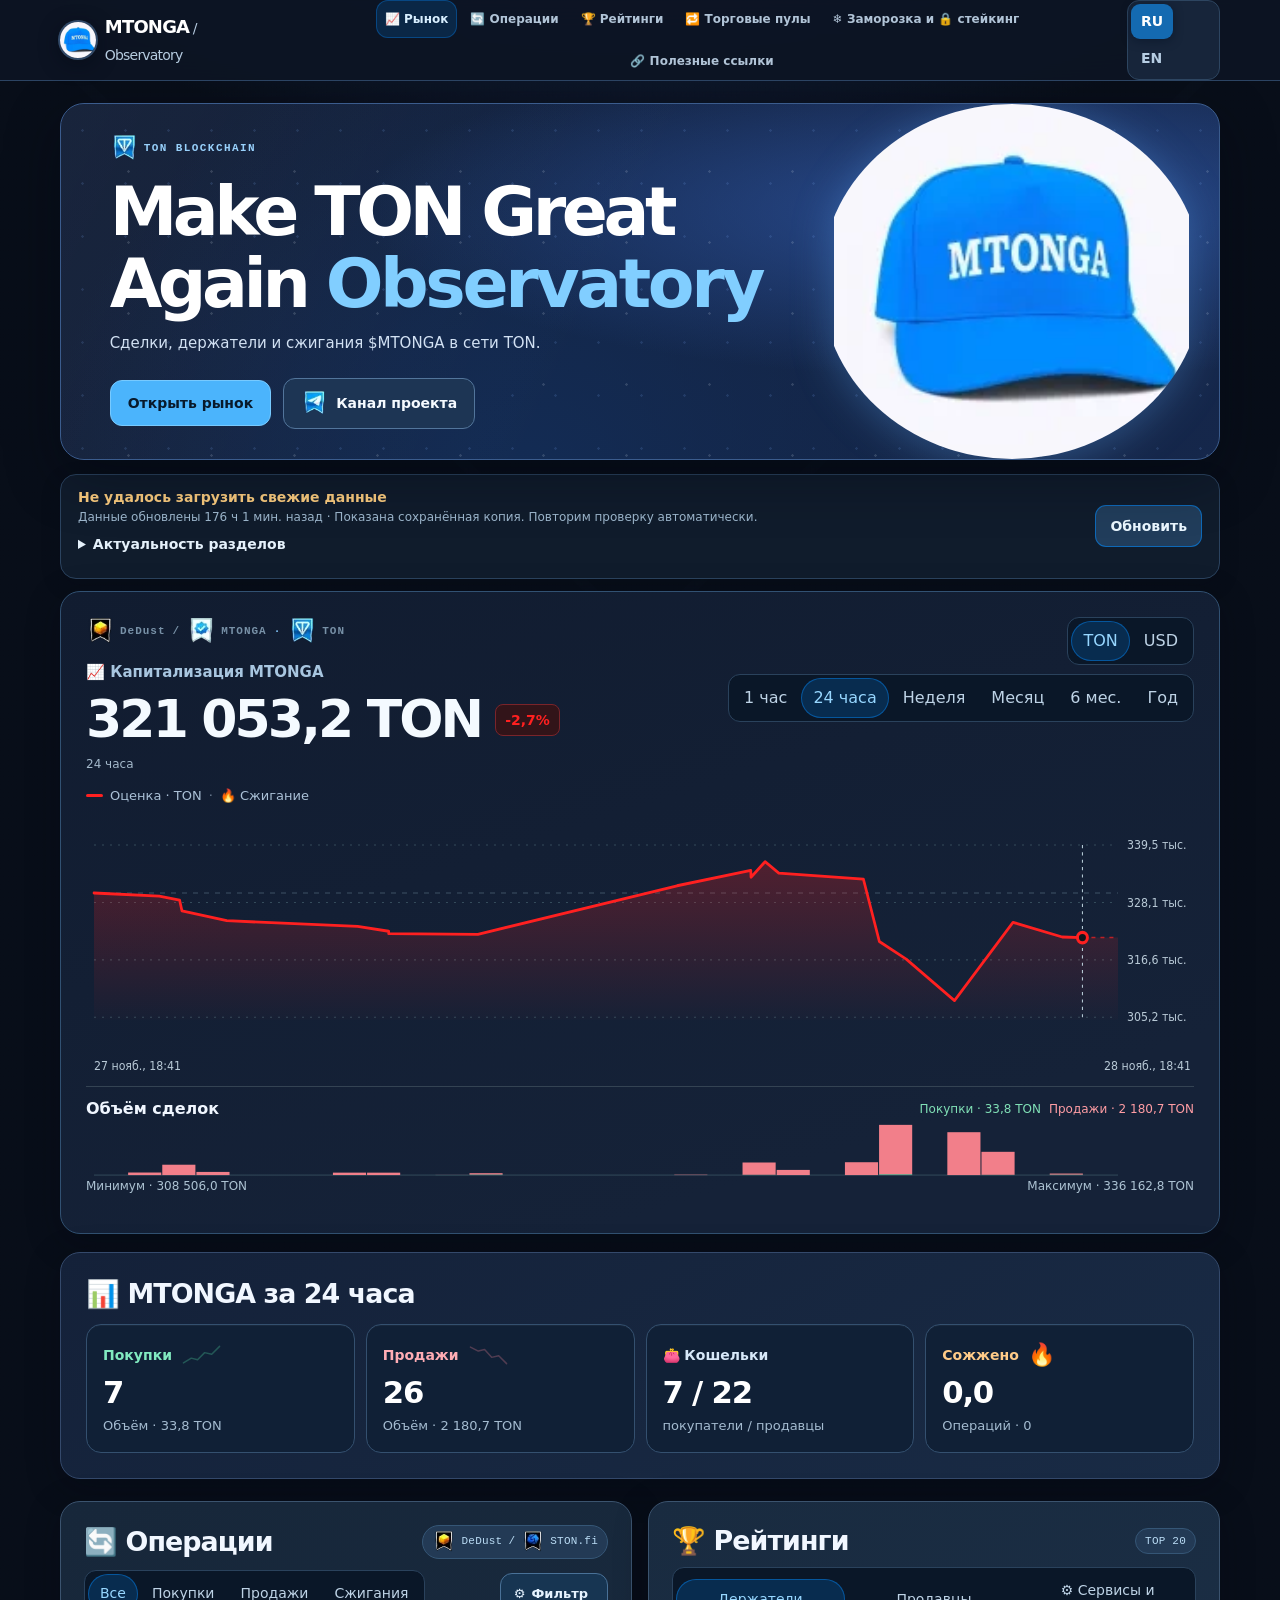
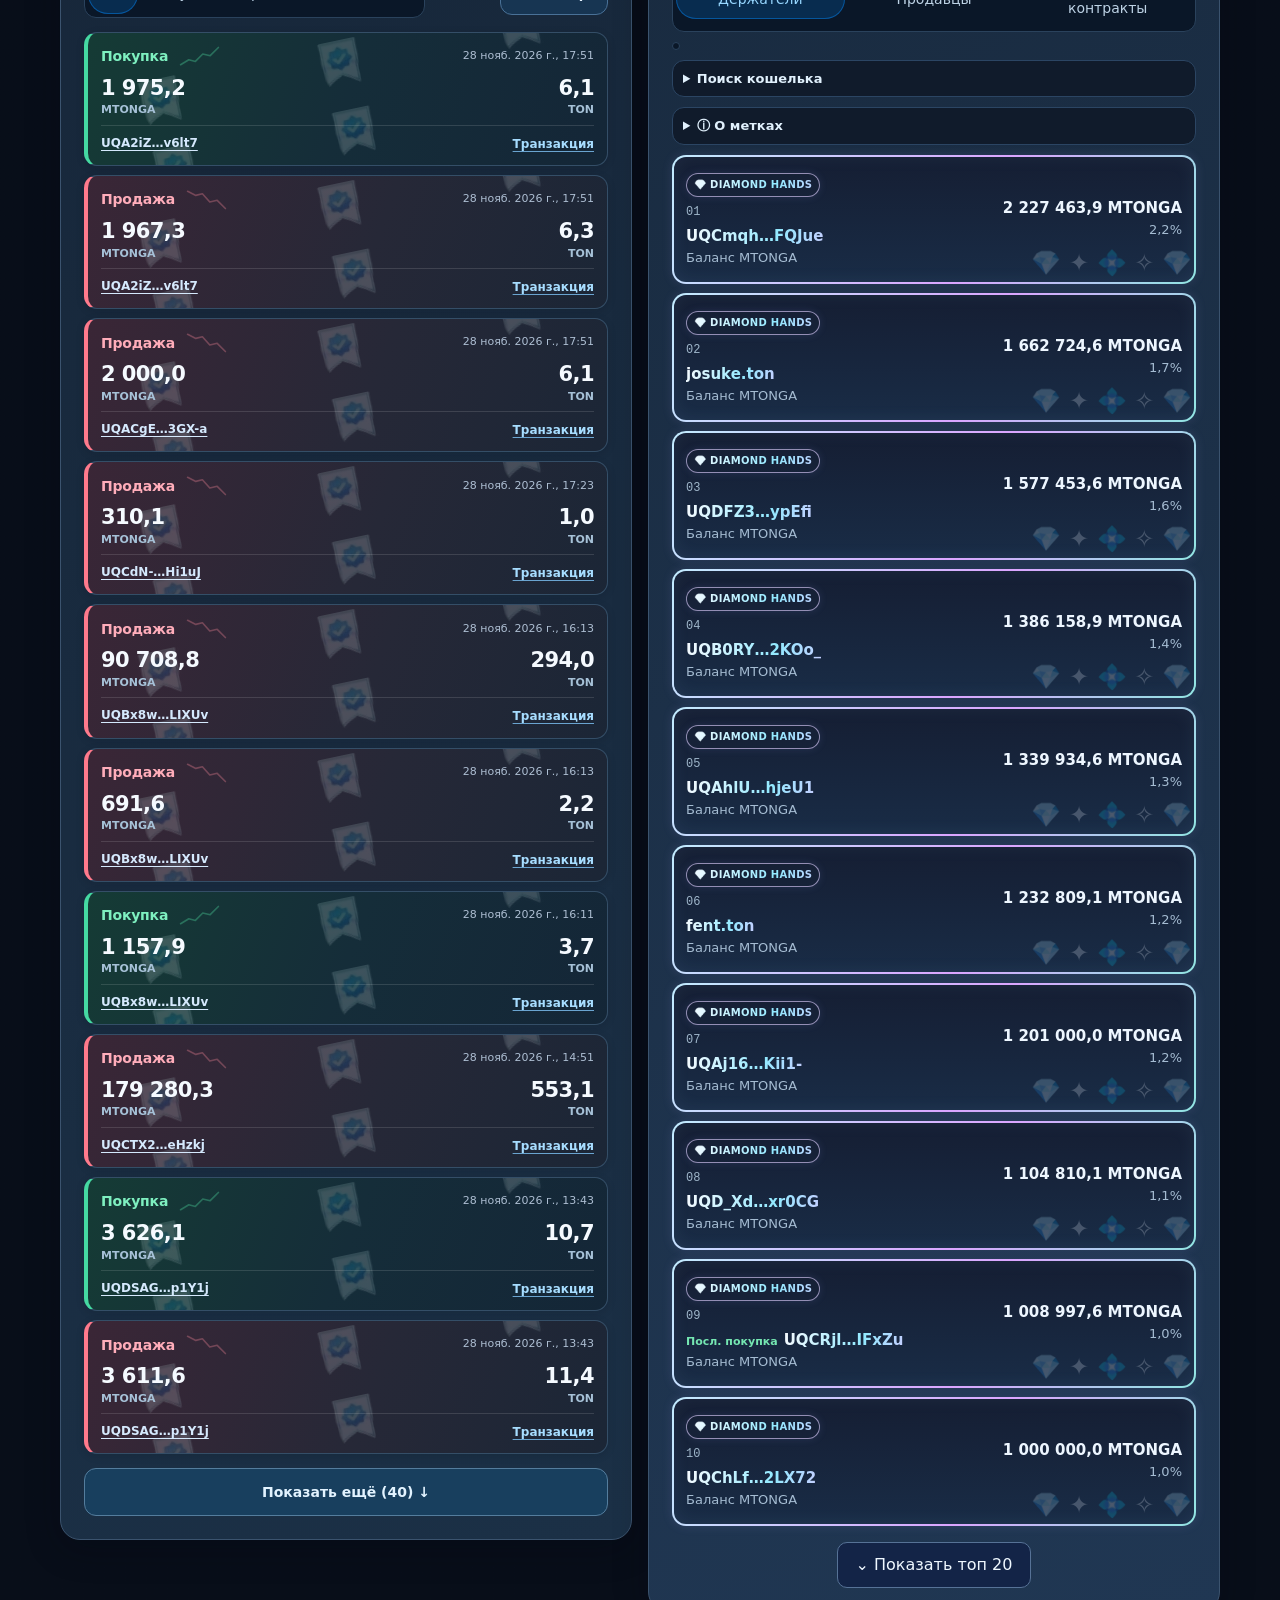
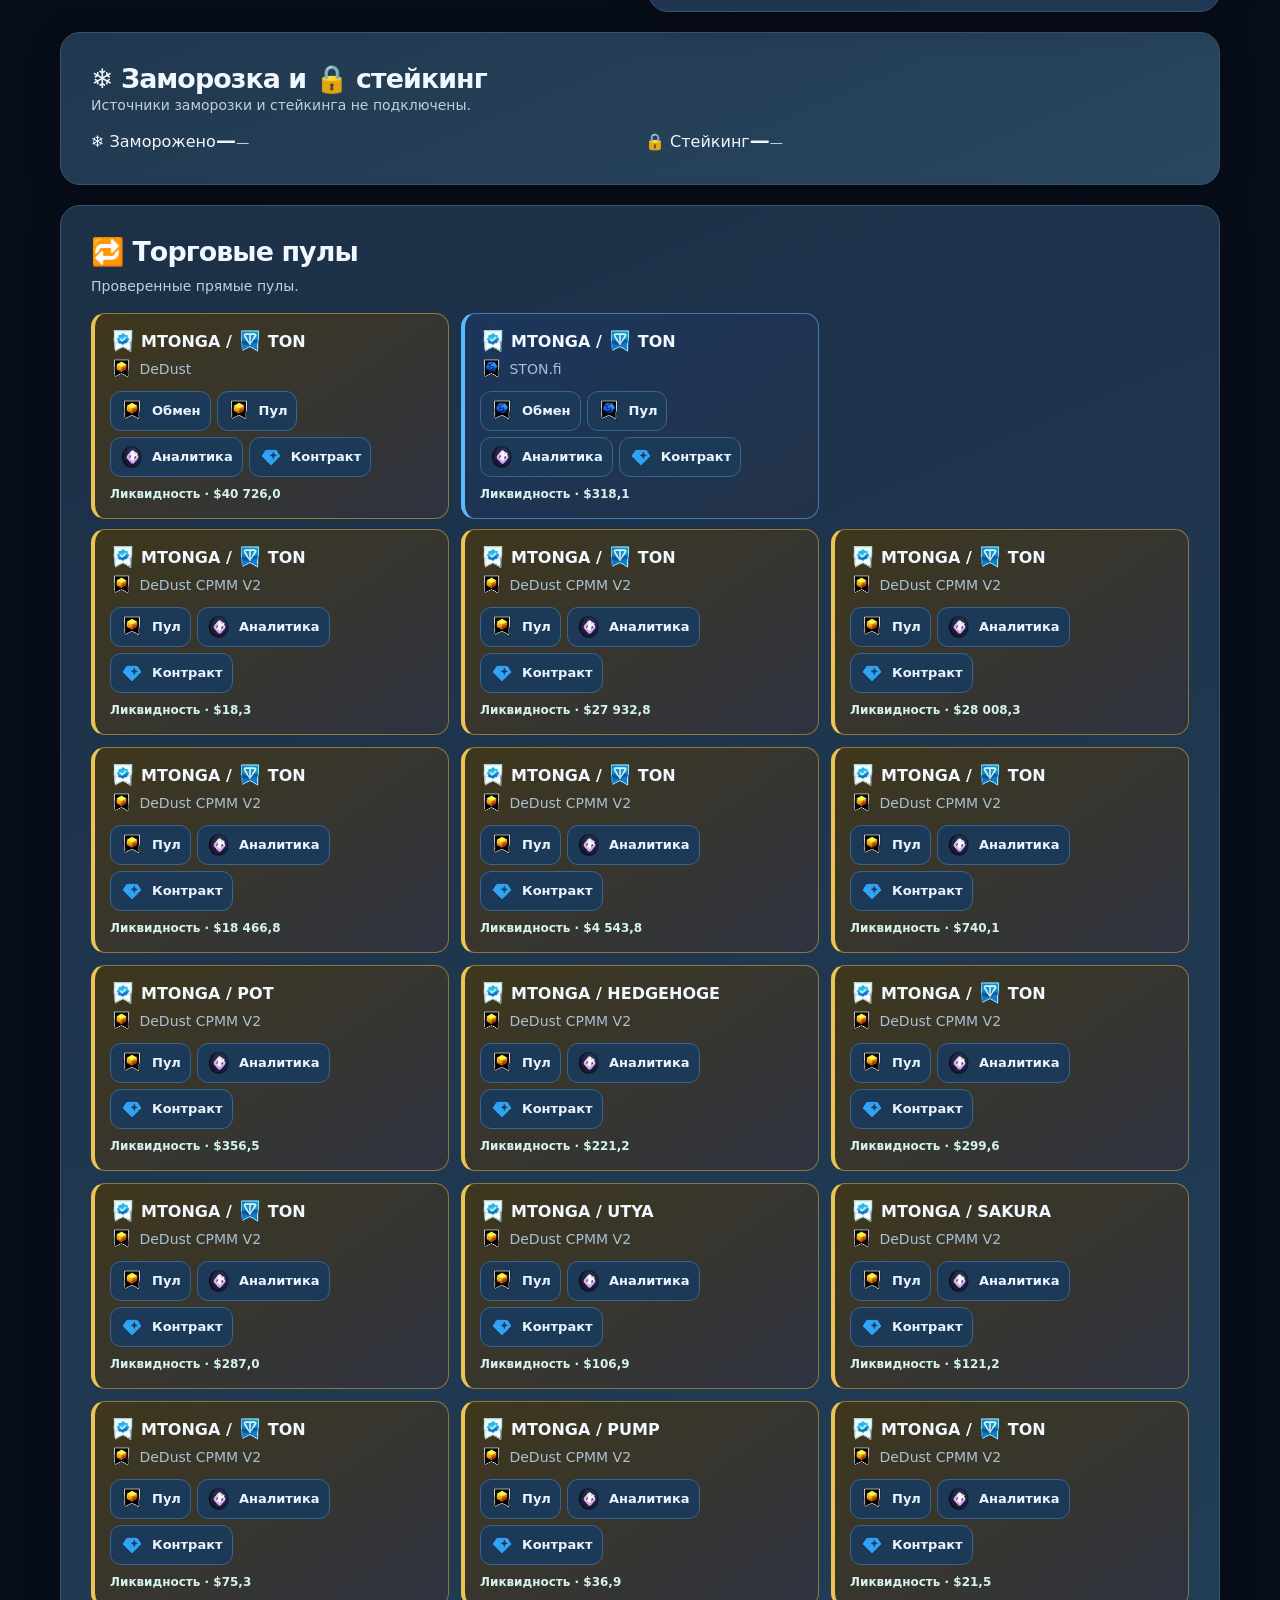
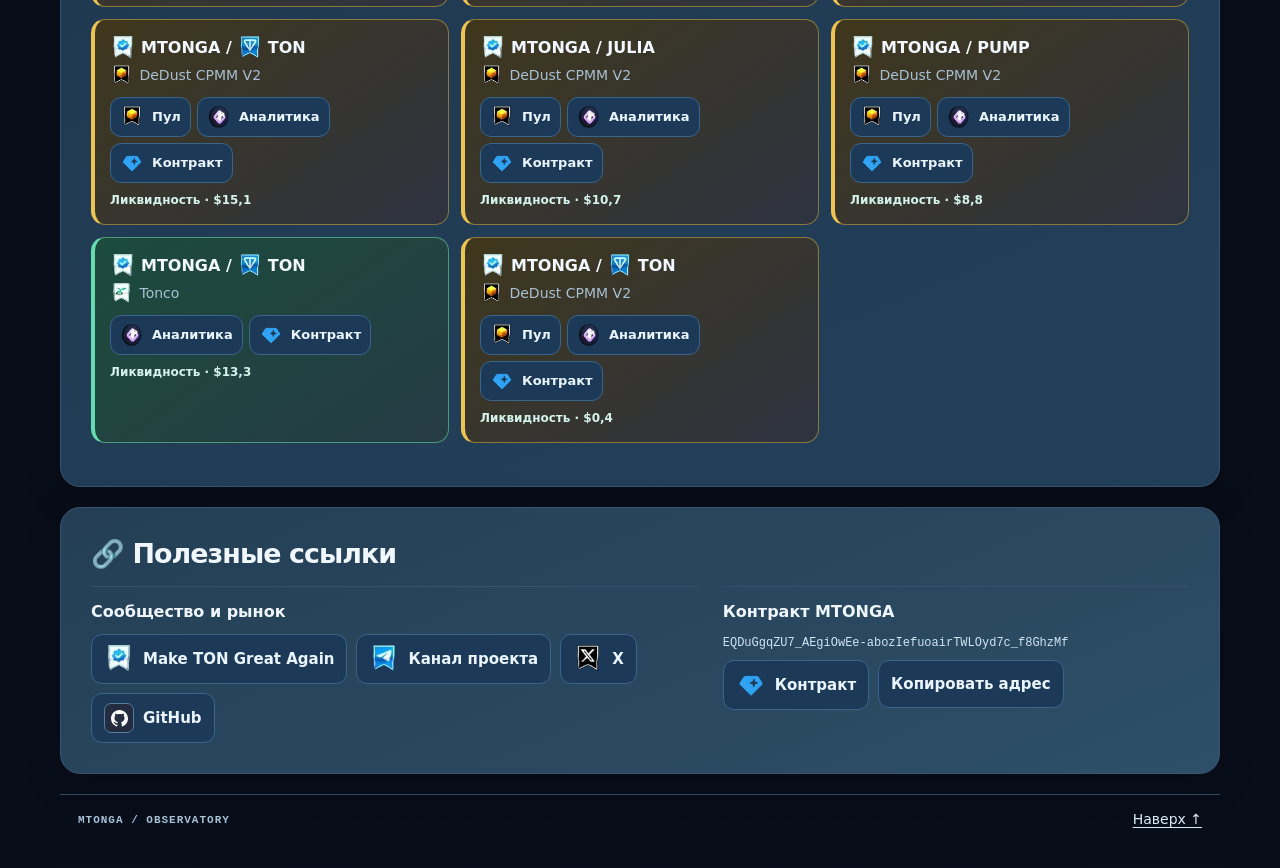
==== commit ceec0ddf: "Refresh MTONGA snapshot" ====
--- a/index.html
+++ b/index.html
@@ -1145,7 +1145,7 @@
 <section id="links" class="panel resources"><h2 data-t="links"></h2><div class="resourcesGrid"><article><h3 data-t="projectResources"></h3><div class="resourceList"><a href="https://www.mtonga.com/" target="_blank" rel="noopener noreferrer">Make TON Great Again</a><a href="https://t.me/mtongaportal" target="_blank" rel="noopener noreferrer" data-t="projectChannel">Канал проекта</a><a href="https://x.com/mtongaton" target="_blank" rel="noopener noreferrer">X</a><a href="https://github.com/Freebielife/MTONGA">GitHub</a></div></article><article><h3 data-t="contractLabel"></h3><p class="contract" id="contractAddress"></p><div class="resourceList"><a id="contract" data-t="exploreContract"></a><button id="copy"></button></div></article></div></section>
 <footer><span>MTONGA / OBSERVATORY</span><a href="#top" data-t="up"></a></footer></main>
 
-<script id="snapshot" type="application/json">{"schema":1,"token":"EQDuGgqZU7_AEgiOwEe-abozIefuoairTWLOyd7c_f8GhzMf","updated":1795812190,"errors":[],"refreshStatus":{"holders":{"attemptedAt":1795812062,"ok":true,"lastSuccess":1795812062},"burns":{"attemptedAt":1795812062,"ok":true,"lastSuccess":1795812062},"zeroBurns":{"attemptedAt":1795812062,"ok":true,"lastSuccess":1795812062},"trades":{"attemptedAt":1795812062,"ok":true,"lastSuccess":1795812062},"rates":{"attemptedAt":1795812062,"ok":true,"lastSuccess":1795812062},"pools":{"attemptedAt":1795812062,"ok":true,"lastSuccess":1795812062},"identity":{"attemptedAt":1795812062,"ok":true,"lastSuccess":1795812062},"badges":{"attemptedAt":1795812062,"ok":true,"lastSuccess":1795812062},"domains":{"attemptedAt":1795812062,"ok":true,"lastSuccess":1795812062},"fragmentNumbers":{"attemptedAt":1795812062,"ok":true,"lastSuccess":1795812062}},"holders":{"totalSupply":"99999998.999999881","holderCount":6949,"holders":[{"wallet":"0:16f7761356890f6fe5c2e060f1869e8bbb2598d5e695cca123f10c4c963626f3","name":null,"tokenAmount":"10679134.956496832","share":10.679135063288195},{"wallet":"0:a6aa1b57554a42386c749ef98490a4661ff2ed9d855d42184e7d6efc3da78540","name":null,"tokenAmount":"2227463.942674987","share":2.2274639649496293},{"wallet":"0:50fe3f195328c64bf2f0f0fc9b3f33a106316a42a175c147c05af55da6a4486c","name":"josuke.ton","tokenAmount":"1662724.589829717","share":1.662724606456965},{"wallet":"0:c5677dccbf01a4f8f1088ff7fb62b7535f32d1ab6fdf007dfeb9345ca96e72a4","name":null,"tokenAmount":"1577453.640496064","share":1.5774536562706025},{"wallet":"0:7445866a5853c739cb73a348e1de0722f6330a95b56d5fe855fa1b14f835f628","name":null,"tokenAmount":"1386158.9136337","share":1.386158927495291},{"wallet":"0:21954db9ed26d9323468c2b60a21bb4cf52f2aca01033406e8961aa35d40e18d","name":null,"tokenAmount":"1339934.6084057","share":1.3399346218050479},{"wallet":"0:036aa1bb23e915113d446f4c6577d999bcd183144365408ad5ed57323eb13251","name":"fent.ton","tokenAmount":"1232809.08848647","share":1.2328091008145625},{"wallet":"0:23d7aecad16882e9da584b235a5b203a13c47644eb9f9a02f37cde4e23f38a8a","name":null,"tokenAmount":"1201000.006315323","share":1.2010000183253247},{"wallet":"0:ff5dd12d163adee5b90aae7b26f4086e53f5cd220c69e870d82d68fe4fc771af","name":null,"tokenAmount":"1104810.102815577","share":1.1048101138636794},{"wallet":"0:918e58260581dddd8e233adc74b0f058c37aa491378787bdc18f88ff0f4e8817","name":null,"tokenAmount":"1008997.578829796","share":1.008997588919773},{"wallet":"0:a12df9872520a67af9ee8c667ef2c75d072169ef6440559d98aab71dd58bf62d","name":null,"tokenAmount":"1000000","share":1.0000000100000013},{"wallet":"0:14f9ca46b492a47ec050dd73dddd1b620171abd1d36ae0852c8804bd732a16ff","name":null,"tokenAmount":"1000000","share":1.0000000100000013},{"wallet":"0:8afb151fdb8aae5a00b94b163b4618e92d1e100477d4921f56f5d5589f6f1f1a","name":null,"tokenAmount":"986601.067410933","share":0.9866010772769449},{"wallet":"0:50c72b7f881cd7b52532fcfecac8fbe48964ef5df609c3391cd1f3731b191256","name":null,"tokenAmount":"962691.284061815","share":0.9626912936887291},{"wallet":"0:b88c895bd6f6a7b8ef46b4723d7e2e381385943377ba463f3afb5abd3948083b","name":null,"tokenAmount":"955107.562049951","share":0.9551075716010279},{"wallet":"0:84ab56c4fcfab2d53536b747c8e7be1bc7477e06590fea080989dd35b7e6ded6","name":null,"tokenAmount":"942195.771911635","share":0.9421957813335939},{"wallet":"0:818213754974a450a06b9e90054d0e0cfda0fe0eb196e48dd7bb0967a220d4e2","name":"dmtfoundation.ton","tokenAmount":"937447.451578037","share":0.9374474609525127},{"wallet":"0:0141248681fed2bd388fdec9e8e89dcc06f54a4d6df061e7e678371406d28656","name":null,"tokenAmount":"935437.771336686","share":0.9354377806910649},{"wallet":"0:c72c4cc5e4c2ab8412c147334cd1b530df3b03700d55eb46732eccfd8c01a260","name":null,"tokenAmount":"845023.604184918","share":0.8450236126351551},{"wallet":"0:9dc4270933e3d43e8a3054102c5764c31c6f8b30b9ed37c4b196fe41e61e0e22","name":null,"tokenAmount":"824426.498576175","share":0.824426506820441},{"wallet":"0:6926a7bcf6bce7e06372a16668d84c9c3121c55957864a46b04a5442e4933a16","name":null,"tokenAmount":"804795.73918094","share":0.8047957472288985},{"wallet":"0:e5dd9092a3264135db3de95cf0ea6fd7003b82203997ae73d77477440ad2951b","name":null,"tokenAmount":"739782.196153324","share":0.7397822035511469},{"wallet":"0:3174253420a04930e6e0a175da32bbb5e4672d1d231a0ac9127952ea84d37261","name":null,"tokenAmount":"737471.850717035","share":0.7374718580917544},{"wallet":"0:c32e0bd90b4d53fd7be5ee1a8725d9f5b0894bc95d6f44b674829dd9c752d3da","name":null,"tokenAmount":"706649.699105722","share":0.7066497061722199},{"wallet":"0:f2037f6e3b7d7f32f807f35be91b2b19a5e09a519cd9bccd5b2dce98b3874fda","name":null,"tokenAmount":"688338.086050202","share":0.6883380929335837},{"wallet":"0:da12ce6673b0763bb41b47636e57708285cc0cbf78618feb884d244f5bb1ff58","name":null,"tokenAmount":"677212.198292206","share":0.6772122050643289},{"wallet":"0:bbfeeb1e32cb5a8e9f48c395170c46641cbca11cbefe393a4ff15d81bdfc345c","name":null,"tokenAmount":"660453.687479489","share":0.6604536940840268},{"wallet":"0:4d2ad4f2a9c607486095d5d801ac55fba4d1dabb59d5b6a53dc777c05ad1aea0","name":null,"tokenAmount":"646247.988308979","share":0.6462479947714597},{"wallet":"0:1a70f7e70ffc62b979130f8970f5f27ed301b35b169637dbb7042cb44bbc03bb","name":null,"tokenAmount":"610805.362433806","share":0.6108053685418604},{"wallet":"0:ad9539c71c48cf0bea92ed1cb168f60289f87a1f8a4a061395f2e39e6618fc97","name":null,"tokenAmount":"607803.105028704","share":0.6078031111067358},{"wallet":"0:a62e31404cc2481a4787eac562cc1dec7a3a97a2f9d9de8625ca3be0c773f786","name":null,"tokenAmount":"601430.000000001","share":0.6014300060143017},{"wallet":"0:57b005215ebf859b2ce8edec309962c3e6b68329d64f669d691911a508b223a0","name":null,"tokenAmount":"598957.17935219","share":0.5989571853417626},{"wallet":"0:5fa692b0a23fd2b7e6e57effe478bc778f19d1c36df9de05bef658c759ce6e47","name":null,"tokenAmount":"588188.122956253","share":0.588188128838135},{"wallet":"0:ced4a6350bf1c5d9b308e444506814612fef8c7c50280f0e5838d79abe0da492","name":null,"tokenAmount":"587513.652331006","share":0.5875136582061433},{"wallet":"0:27744a78c8ca22c46ea1d1755afc61ea38e067c035bad8e3ddefc00654939b28","name":null,"tokenAmount":"577266.360091938","share":0.5772663658646023},{"wallet":"0:cca1d1f4978a9ea9ca7424bb109f09d10cde364bddd468e401e9613feac6cd80","name":null,"tokenAmount":"576004.51628965","share":0.5760045220496959},{"wallet":"0:9f2315958d5573d45f07b208fd5335f05345601e223892f5a14ed82db0b7ce58","name":null,"tokenAmount":"574431.986124371","share":0.5744319918686916},{"wallet":"0:0c3645fd07ba1c944cbc51e9f85b46e0dd51c0139f5202cac6eaedc74a11f1bc","name":null,"tokenAmount":"553810.852650242","share":0.5538108581883513},{"wallet":"0:d119e4533574ff2596b241b283fd4c5df3ea950cf81641264f2a5a7a36497bde","name":"tfest.ton","tokenAmount":"549332.698575822","share":0.5493327040691497},{"wallet":"0:796df20230c57433a65ec1c8d9dc3c116ee01291e4c49f0ed1abe0bf2ea91f7f","name":null,"tokenAmount":"532257.227883945","share":0.532257233206518},{"wallet":"0:75e86cf17d49ca0c9436aac59fc48d05b12a04f6a38cecb313ae82ff14f572aa","name":null,"tokenAmount":"520000.634793692","share":0.520000639993699},{"wallet":"0:17446ed0f3d17da5e49a63feddf902d09c06d5de2c2a8122fce2ccb4ddd607f4","name":null,"tokenAmount":"518157.674399224","share":0.5181576795808014},{"wallet":"0:d8080804bb03362700ec3370fdf710a685dbac5ea05977e961c731024582ece8","name":null,"tokenAmount":"510653.635569201","share":0.510653640675738},{"wallet":"0:50540e471b3525603b55f429c9f80e481987306416231238979df2c6f48c3117","name":null,"tokenAmount":"500001","share":0.5000010050000107},{"wallet":"0:9bf1be8fa7cc49adc0bc52c2c354e7e518525158a368ceda62897f63920d1316","name":null,"tokenAmount":"500000","share":0.5000000050000006},{"wallet":"0:b6891492c59c99655b80019b0fbc4053a61028fa9a562e6d254216c76b65197e","name":"metavselennaya.ton","tokenAmount":"463334.046628263","share":0.46333405126160404},{"wallet":"0:f9cda2c88330027515d1e2216223e3eeaf421bf8096eb95711f8acf07d69b144","name":null,"tokenAmount":"462495.735940104","share":0.46249574056506193},{"wallet":"0:6fac0ce05b5709a379e31f621ade12c08319448d0414a0d06ca37c9ecb4de33f","name":null,"tokenAmount":"458753.380292787","share":0.4587533848803214},{"wallet":"0:a6c3cafd7ded0f82b6559eaa0098a676390d1a513be146402d4a098f08987c76","name":null,"tokenAmount":"453887.884524204","share":0.4538878890630834},{"wallet":"0:1fd20d1b80b8b29ad476144b67b0d1bff2a1031fd58d278bb00a14aa05d4e0ad","name":null,"tokenAmount":"450000","share":0.4500000045000006},{"wallet":"0:1c71741d69a9ab3b0fca520b62bc9c64e9ec1edfe021a0330278cd150edea92e","name":"durik0vich.ton","tokenAmount":"442765.25886478","share":0.44276526329243315},{"wallet":"0:d95c5085ca8487eb9fc232cb7c23af624510b14309badf8e9e28538c7ca76638","name":"gang.ton","tokenAmount":"442273.906477821","share":0.4422739109005606},{"wallet":"0:018c21cb5cb34ae87879f8afa7188b99540dc8a2ab9d197892120d9f91c6b36c","name":null,"tokenAmount":"441374.914311877","share":0.44137491872562673},{"wallet":"0:600b8507e012f219837571d6b63b434abb6b1073d45fdeb6c131a6001bf19680","name":null,"tokenAmount":"438880.311909837","share":0.43888031629864066},{"wallet":"0:693aaba20a92db701629b3ad26c55dedc1680372a0544ccb168caed180f0e34c","name":null,"tokenAmount":"429077.960878902","share":0.42907796516968216},{"wallet":"0:a86146fef06e6f942174335bb6c5b5daf6054f7c77afdc87e4ba40a380863fa6","name":"9818.ton","tokenAmount":"425128.52027725","share":0.4251285245285358},{"wallet":"0:2ca34c7c9e9edbd5aaaa548bab68717221bed9e7f9743bf1a2450bbeeecabe72","name":null,"tokenAmount":"410000","share":0.41000000410000054},{"wallet":"0:74f3ab23bfc7f08b30ea90c30b0fb7cd88cfcfd1be84dc187ebfc95762343d30","name":null,"tokenAmount":"406232.827548545","share":0.4062328316108738},{"wallet":"0:fe3840a2f6a516a8b679a0b4c90c207a483434efe88e9a21f0459d99b9dd1024","name":null,"tokenAmount":"405341.227648835","share":0.4053412317022478},{"wallet":"0:7cf13cb4522f751695f347da7f0e0975e49aa92cc8daf3f39ac93ff69d96adc6","name":null,"tokenAmount":"402230.733679392","share":0.40223073770169987},{"wallet":"0:71423872412bbd213b7c699288de30c2164620903839546ae8de9dd41bf0bf9a","name":null,"tokenAmount":"395363.66255336","share":0.3953636665069971},{"wallet":"0:2b02929144fe793dc5fd096663d3a3fe54a0ca4f1872f7d863f82d18be8c665a","name":null,"tokenAmount":"392451.368783129","share":0.3924513727076432},{"wallet":"0:07cdc78d1d44db9c2ae7d115936594fcf786d479ccb2befaef9e5be19e1f2d51","name":null,"tokenAmount":"390000.081806502","share":0.3900000857065033},{"wallet":"0:c1d5099689e0a5480cfcf224e7b153662bad070a065b16c49f0cfae4db451906","name":null,"tokenAmount":"388420.48974357","share":0.3884204936277754},{"wallet":"0:389da0446fddc89528f9edc11044e9a380490d27b2ca453fa8c6fe56fb19d063","name":null,"tokenAmount":"381840.58015611","share":0.3818405839745163},{"wallet":"0:d1360ddc21f253d91db9a10e341a56ddd203fd5799a52202cf1e00835dd5bc06","name":null,"tokenAmount":"373988.638279615","share":0.3739886420195019},{"wallet":"0:6e103ff11d06805b7360328de16714b5ae1b5edc4331e2ed5c47aa6078b3f1da","name":null,"tokenAmount":"370318.616935144","share":0.37031862063833065},{"wallet":"0:abfbbf15a2531cbfa9727aaa1f9050881d22ceae590d954850a6bca089e47c1e","name":null,"tokenAmount":"364517.679619283","share":0.36451768326446027},{"wallet":"0:e35ec4aa6cda421bcf5bae353bcc99cb20c33e5f3ee56e2bfbead519a29967fb","name":null,"tokenAmount":"362680.315442725","share":0.36268031906952863},{"wallet":"0:5918be772870361e094e206dbc7f083597d69a347d79766b332d1ee66efababb","name":null,"tokenAmount":"361645.126388515","share":0.36164513000496673},{"wallet":"0:500a5e267e0b6ebc39eba274bb4a92479c68b6ae53bd795d4752bc6222fd6b1e","name":null,"tokenAmount":"353578.758254499","share":0.353578761790287},{"wallet":"0:1d13b1bb7495660abca918d1e7a1c0fd6fefa3cfd0d27d0153c54483b0e3514d","name":null,"tokenAmount":"353476.106933655","share":0.35347611046841654},{"wallet":"0:a2c52da1fc4916cba1172fe5ca4333069be378d0dc45f328904bac374bf15d45","name":null,"tokenAmount":"347772.562968648","share":0.34777256644637405},{"wallet":"0:4d4ab4f3db487bdf1f19c7ef3bffffc9f9dbdf034730a863db4853a6a7297e98","name":null,"tokenAmount":"343259.652023003","share":0.34325965545559994},{"wallet":"0:d35d7ee4d69039be7078abe07a3cec85087d6062ab4c61ee130f0c239594b19a","name":null,"tokenAmount":"341310.821334896","share":0.34131082474800467},{"wallet":"0:6661631993e7eab9e9640d23db25072e4c1715cdf3c337abec73cb4812949aa3","name":null,"tokenAmount":"338532.450142419","share":0.3385324535277439},{"wallet":"0:6594a0fa2c6cd50bd198cecb65dba9f1c38926b3bcde19ca63dd65e5ef90e7d2","name":null,"tokenAmount":"336219.287627327","share":0.3362192909895203},{"wallet":"0:03d1bb413cc26178f6efd0d86c1a8cb4180284e9cd42dabe3455ea5141e5fd40","name":null,"tokenAmount":"335460.046422293","share":0.3354600497768939},{"wallet":"0:93cc7cf8a7748f5701b5b4832d06f13ae28b68d1d96c71e632044a2ef63becc4","name":null,"tokenAmount":"320730.006263956","share":0.32073000947125646},{"wallet":"0:6fcff00cb34079267d3977839f68a84cfc5716c04fcff03b3289c5a3811736fd","name":null,"tokenAmount":"316017.306431104","share":0.3160173095912775},{"wallet":"0:fa1b0856a914ce315e7709d30f4d4ad9b881cb7708aa7b759124398f9f212404","name":null,"tokenAmount":"313446.345641096","share":0.3134463487755599},{"wallet":"0:71b863107573ce9dc948647bc25828a8463beec61fb3d7d6dd48d3683659a80a","name":null,"tokenAmount":"307231.465801461","share":0.30723146887377606},{"wallet":"0:0df0eb7249c3f3d8664c5d6d21954ae0ef228d1f9cd0b6396da4a9fa8a48ed65","name":null,"tokenAmount":"303802.665839825","share":0.30380266887785207},{"wallet":"0:907b3d30eaefe42fa1471b150ae6e05f73e38d520462df2dc07b7197edce8c3e","name":null,"tokenAmount":"300000.562544992","share":0.300000565544998},{"wallet":"0:d9bcc486e60d56723859c3d909f7d409cee46013dce1004c4e1a7fa31261bd4a","name":null,"tokenAmount":"300000.000207469","share":0.3000000032074694},{"wallet":"0:1b57ba59a1c7be96cbec3fc8bb2ccc3d2e9f5e4f3c81c3dce4990a487ad33025","name":null,"tokenAmount":"300000.000000001","share":0.3000000030000014},{"wallet":"0:92b50650dab42dc7825504dc014d5803b41280ac3c0b11ec3aa97975b053bfd4","name":null,"tokenAmount":"300000.000000001","share":0.3000000030000014},{"wallet":"0:63978cf8e032127efbe64e6887641d9f244c1923c9b51ce6001c3ef360d2117b","name":null,"tokenAmount":"293116.056794413","share":0.2931160597255739},{"wallet":"0:a23aca48b18d7d1ea193d4115b67d8204b1be4d1edb32a011f88faae12129c8d","name":null,"tokenAmount":"290705.130359755","share":0.2907051332668067},{"wallet":"0:d25c0551f2ff2a19c29ceb2d7ee7fed20c8d47489c2c8a981b56051d0abc9caf","name":null,"tokenAmount":"290624.749715428","share":0.29062475262167586},{"wallet":"0:b84003ed98ca129fc440f5a54d8fbbd457e976476986d64882b60d2b17260979","name":null,"tokenAmount":"290392.521415644","share":0.2903925243195696},{"wallet":"0:3dbe2423e53de765665ef045149771284d9fa544515986401a4c1fc7e7c9712f","name":null,"tokenAmount":"288101.866006367","share":0.28810186888738604},{"wallet":"0:33e72c2ca8556312ec82957b5640767aece4ae5acf1199e3418c568584a20db1","name":null,"tokenAmount":"280463.778117167","share":0.28046378092180513},{"wallet":"0:94afbb319316e801dad9cae2d9d7c108f81642f0127b55c0ff7a58f0990012a5","name":null,"tokenAmount":"274024.432244251","share":0.2740244349844957},{"wallet":"0:acdff332e46d3030a8c7fc251dcb6485c24148c3a9d0b4e05f07953002c79722","name":null,"tokenAmount":"273818.9908225","share":0.2738189935606903},{"wallet":"0:3270739327c18da483774a54c465ee31c17e3116f74e02f02c120f50154113ea","name":null,"tokenAmount":"268212.711250161","share":0.26821271393228846},{"wallet":"0:d166788b27bafa856d44e2bc78a29089bc36c9251b2dfb72d435bbc19d0cb63c","name":null,"tokenAmount":"262436.845907562","share":0.2624368485319308},{"wallet":"0:dc8927eb5f1724fdfcc1680c68da5121afd7e915aa51c63b7820e7c5ee423bd8","name":null,"tokenAmount":"262056.605578469","share":0.26205660819903537},{"wallet":"0:e5f67b2475ef7a0c168fdcbaf7b9c23a8a3986ee0852722f311120208f8bb5d2","name":null,"tokenAmount":"256725.062334798","share":0.25672506490204894},{"wallet":"0:b121313ab835d8ee9c07b9780997090d99adfea7ae66dd199320845b6c65a8e8","name":null,"tokenAmount":"250760.117246966","share":0.2507601197545675}],"asOf":1795812062},"engineVersion":"1.3.0","methodology":{"valuation":"last observed swap in primary_pool times CURRENT total supply; not circulating market cap","primary_pool":"EQDO_vbLIG0b_yr7kwCB0WYXzLzcnMD7rw3JTqMv01NX5g54","sellers":"sum of successful supported native TON swap sales; service roles excluded","holders":"balances excluding known services and identified contracts; unclassified accounts may remain until verified","burns":"accepted burn notifications and zero-address transfers shown as distinct evidence","usd":"historical TON/USD rate from CoinGecko","history":"incremental confirmed swaps; missing intervals remain partial"},"serviceRegistry":{"asOf":1795812062,"source":"https://github.com/tonkeeper/ton-assets/blob/main/accounts.json","sha256":"4286bd47e11399901a7d713c9e98a5dba17300d76fe272f4f5d46110a84f4e2e","entries":{"0:ad8afecfacc248996885d8be6824280f9f3a7e54c2f6080b7971b9f556c280c4":"Crypto Bot","0:dddcd3cdad60af4c0d69389f567ad51d0c263fa4968d655ab424c69aadaf9322":"Wallet Bot 1","0:436a76c2794a88e3fbfec6b9c0374fc8db046f10868b835420d9937973a665d4":"Wallet Bot 2","0:6e814e6450e8c578067bb656298fb4d01397dd15018d7f34dc369eaba4c2111c":"Wallet Bot 3","0:5f00decb7da51881764dc3959cec60609045f6ca1b89e646bde49d492705d77f":"OKX 1","0:f15db2c62cd86aff0860d39c491fc73a31395fafeb5945e644498562260c782e":"OKX 2","0:e7e86da08742ed933434ffeb8f08a63c7e100ee842e25f599a9cbf0891574a6c":"OKX 3","0:0338def34b84c6ee9134a04ab1601450be446340a37ae259de57cb37bdb590cd":"OKX 4","0:a30a49ec725e9f57244b66af4c2da7ab76004b4fce80d3a34b1cd0c37762abce":"OKX 5","0:24da1e7b8da901e5b3dd0f98c397feb6e5a5ea483195a8b6bd0682cf2c5327ae":"OKX 6","0:7f2e84c723d8b6b6b1aacf810c8c26ab23c22022b464b87104b2d3065b0ea70b":"OKX 7","0:854ec4521efd52ad43bcf1988e4c44ebdf9a26ad18fa51abfdb685fc3b348a5c":"OKX 8","0:f9bdc0de461c1a2e002fada9550bbb095c8f9f73668d70c517a9cc7e050f8e5a":"OKX 9","0:9b9b739de2527ae72d21083f5198d710c7288453b4733e57ecadb2e189ac829c":"OKX 10","0:b31535e934db05bbc220267467903c8108bdabcbc2a06588838b726ddf589ef0":"FTX","0:57eb74407604a19f7e04005315ef70aeb7b675e6551977586756f6baf12125ee":"MEXC 1","0:1c7bd690f4f93de8b93db5790129dab65926c6e1fc9b57380089db5529516630":"MEXC 2","0:d887d0e2d1c4fc4126e71c970d33ab1896940000eae703bb1ab6cecc830777e3":"MEXC 3","0:7994848c1fcbcbc57a6a5a987b66eb424b8b54e10759b6b514a66b600c2b0eef":"EXMO","0:8d195793baad9a08c46dc353aebe999341dabd07721b9725f19e18abc3d10d92":"EXMO Cold Storage 1","0:26ab8ae763a3a7c3067d882b7b01cd5d37254cb8768f57b6a47c00028effc7b8":"EXMO Cold Storage 2","0:0130c77346e9ed82df677d107ad6a775c11f9c18f6a05c0dd17906b355850dad":"EXMO Deposit","0:342a359e38357c083968129fddddf049ef5c47315bfbef27505a356bf9f02d65":"CoinEx","0:555f3053e257130374bb831ae0e219e5e5f9ec0ca8f8a0d133369d3d690c64c2":"Huobi Deposit","0:85af78e8d035e920117cda654615cdf371d464480b629e110d3c5310d85ab362":"Huobi","0:80d4123841167ca989ac912443cc99a4b9c1a87584536427ff6fd85c92395ae9":"Kucoin 1","0:b37e57033db21d10b950e6143b658c10c3bf425bd193025960aef7f22dbcf4fc":"Kucoin 2","0:07ce60b7e5f255a88c3707f3fbc79e2cf924ed6b4b7d09c6324f0ba2338a48fa":"Kucoin 3","0:a14b1f452385b2bb984ad2c4441e1d23cae071fdfc096dfba53ebba3b6ff1d10":"lbank.info","0:75726a716f747e60b0371cb0d5d35471e8e1e931003fecc3a0961a8bd82c09c7":"xRocket Bot Cold Storage (Old)","0:c1dc654b598ab84cda4f12372efed8907cedf0901865a58649087373e01b1c24":"xRocket Bot (Old)","0:45614fee399c43d77bb597558791831bc0ee31754cbb2b5b1fbf5a3488ed9940":"xRocket Bot Cold Storage","0:011a8f0a0b36b779af033473274966666d1cd6fb4e77df679375fbd6f970d012":"xRocket Bot","0:c3f1da8ecda8f8cd42bace224ea3f1b6971eaa7f54c492d4d190527b4f573f7c":"Bybit 1","0:4a1f3ebcc66bdcefa90245bdf541a50ada1c688a487534b1587abffd93038834":"Bybit 2","0:cd525c15904d7b4027eae08b318624260f371ce8c9f4fcca0cdb7b583854107c":"Bybit 3","0:ae62a192da96e266161a702cc9f6de91c0c3441f17ceba51bc442dfb2031a30a":"Bybit 4","0:e3ce05c4da977132c24a3b102da8b5fbf2ea9173337b49de346e4a4b057f7579":"Bybit 5","0:e33ef85d174eb457c072d1ee10215b69ab9b64192f7421302ab1c8e26b7ad4bd":"Bybit 6","0:7f97f36dda3f7dedc9e12f8c09c4f89e7fbc17527ab3f67de4c3b155297a56e4":"Bybit 7","0:7d133d4e425c8e00de015513a44e66e6d163b21e71720aec7579965e5de28c55":"Bybit 8","0:f2dc1860686cd658987e2bed8216532d8c004460dadea907cc7d4ad7236c496b":"Bybit 9","0:4a1c20bc9a6f9294f75f1c87a7f383a8b73a483a2e6dcb3630ddbe78b3ccad00":"Bybit 10","0:008bb088e81e38d583826901093567027cc1575ec744ac354fa4eeec302d166d":"bit.com","0:1882478daef1b7ed200cbbdc201bd4ed0b24c2e5f1a4c7c15aeb7e3b1a759193":"Coinone Deposit","0:a4d2072b1edc1355fc7fbee0095beec7889a2d3cfaa9edcf2ce9e128631abbd6":"Coinone Withdrawal","0:f3f4ed0913ab555d023745058f1a6c55a49d4876593cb9bdab1f780a99b185bc":"Paribu","0:f9873509de5a2f97f7b2805f5f7aafab447f43c91e751cc8efabc6d2ea09d78a":"BingX","0:b496b8f73b469ff06a2d89e62c4d70a103fc228c821537b49dff092060bc281f":"Gate.io","0:60ff0b28e2b3839bef250a81be9f2e78a6265b980ec5d24df4e44bbff2c3fb25":"TIDEX","0:23eef28b6da5a368d6c0b8028fd5ed47c26758676bc9db1b5653caaadc969f91":"CWallet","0:00ffafa9fb3d4f837824436d19953c792be6632af73a9b82c4dc69ca07195087":"Matrixport","0:b58c73481f25a280f9705ab3424be850614d823256263ecfa049fa9fb917720d":"QMall","0:00b402b789e5626e1c61b50c5dbe2024426e92f16c0c2fb735396df96046b5fa":"BIT","0:2c54797319837b4c6d014fc991c1a8d4294dfd4d6cec4937e370f1f27db0423f":"Bitforex","0:6a5a76a1538cf9596590ec3708470649c342624bf92e63a6a7a15254ededa904":"Bitfinex","0:59b065c5d66261a5317660e96eee476aa6a11b749bdcbe8c0d1f3dbf24200d1c":"OMPFinex","0:3cd5ad54b190a71caab984b0f210e3742c7f2147b7e9073377d7c6b470017362":"Bitrue","0:6c53cd87cc0d33486db42c1c7fc03dfaeb2f7b815afc368ab1aee567edda3f72":"Coinspot","0:9a582c23266b8ea47eb71118a3c040d42b230b2266fecffe2d3cd390c0922c35":"BigOne","0:dd528505af15c6e5206bdd8f6c9a3b541f80ca98ae8a5066ab3ff8de1ff5e678":"Farhad Exchange","0:2b6f3cda567c385f0645486f3c665a451f56b2969d1be57d86eb77c6077a81d1":"BitTime","0:cdf7f0d7c09036f064272e3c429ed570be49ef29eb3a735b64bbc17915073732":"Bitget","0:e9c0a24ffaa6aa4f228890e71ae9550bfc53a6c57e643bc31c240e18727ac1ce":"Bitget2","0:336502faf83ef5b532d315ba71450b661c90e83fce64d8bc1fd2bf642f3555d9":"Bitget3","0:b308c7f9b4f596f6250175885972549871b05c70ed3619fd5a939401eea972e4":"Bitget4","0:e2d1df206b372db1f3b890e60d185b67aa0c9f1b6b6ff60a05091c8c01b40ac4":"Bitget5","0:7a0dc94da9f48b968dfb87be38d4fab7286288db7a04d3081feee177376d9089":"Bitget6","0:8785ef5ebb0fd24c6911d10f43c00961e9748fa54297a1ac517e3c5fe76bb0be":"Bitget7","0:213b6804c2082135a4a803da8e3b30cfed51aee9af2ad2100334b7f4711d3bcc":"Bitget8","0:573dfe99490a041703e977e4724135c5b8bea0bea67839612247451ca9d5c4cb":"Bitget9","0:de2519a527de7e1d4c1028bdb74e022b28a6e370e4fec3fc27d8d971308f99bb":"Bitget10","0:06476e580e250d0abec5c365a711833483c581d57b908be37d56bdb0e338c312":"Bitget11","0:c9959a997e1d4e4383d8db37b86d2101ce78dcf1f1b3904d9888fe572ef0efd4":"Bitget12","0:c07e51e5b694937758f45f4003071c84f4c4a68bdb168a22c3d6c8b89cd6186f":"Bitget13","0:1797a5c4c50a2b312ce9927ff6f12efd3b0b58ff311445118c2d2e64312b5d79":"Bitget14","0:6083005b354ab1c4785aa8ce8293ee5c9c182e9248f27e9c9074f35c16342083":"Bitget15","0:f99b14600ae44d2f12b178e8c6eabd78892ae82c5e45b6898f9deb7eb203f9c4":"Binance","0:8e91b50381c36dd42accdb51f5cb5d96848568b4924f8079b1a5ae7e10f43eda":"Binance Hot Wallet","0:ca1d9edeef40b3a9dbd9082f3767859547c3ce0bf641d09d58e33a3cf06fb309":"Binance Hot Wallet","0:a2faca7adfebd5c5970108d1f79065cef32b0c143fb13489066b684cdd7ee95c":"BitMart","0:5d5a830e48214791f4ab5352900c624d3bff3c5efd630196b180158eb789990f":"Nobitex","0:cad898b200a0934ee416c2039bbf3f5d7f1a323172875b3c19d378a6f540f7b1":"Nobitex","0:4532d5bcdfb05d3275cbf255bc91c3635cd48d63b719441581c5542a4750fdf5":"Nobitex","0:a32d52ced80a23fe4fe90ba94593ef686de03f9fbdaa069e642826a95234b982":"Nobitex","0:fac8ffcb6f89572a1232d59e91c65909ae408663fd2ceaecd35f35b5e9d670f4":"Bitpin1","0:c14ce5d772539be26fde315a505a1e0514104e76eef776f0b845e57df0557ddb":"Bitpin2","0:dd36441bf4aa8a6a6ecfd763efde1eb82dd86bdcfb1456b45ff4b73f87657184":"Bitpin3","0:402f5d4f4f8bea7b0bd511b9d3771834c1a22bbbbc8a326035eb07aa24f5c9f9":"Crypto.com","0:ca6e8f2a3dfc875b8673d8677f3818c4b8c02d1aa481a86a0c61bd09f8269f1d":"Foxbit","0:60def37fb0e6f41b18a73c2496d96b25442344864ca0ed97189a6f37e2439c56":"Richamster","0:97ad93444915089e812238ff10abe9066d0b03ea3dba2a8630fb9c9f88aa455c":"Wallet in Telegram","0:1f5806c73d03bbc96eb7eebf16067f1f2e8e270cfa16d57001aa9eaf7456f008":"Wallet in Telegram","0:1b44ec553616b0e4551037038834bdf0bdaa1f0440e10f3331d9841585612a68":"Wallet in Telegram","0:cf06c94efdae26faaa1d85092fc4daee78eba09e69c36dac051c1d8ffde35f40":"Wallet in Telegram","0:91887059ba56a03790b0696d7a402ac0691dff62fcd398e813f97d3b2736fa58":"Wallet in Telegram","0:6db0f022632b6269f0d4dbf8ea60a8448bbc2bcfc6812e31af8cc6405c268af7":"Wallet in Telegram","0:dd6ff02c59634745529b99a8d5beeea9f6c38a9188e6a7e96a424e3820c8ac0a":"Wallet in Telegram","0:023895aef955024920a291c6f3715e291df1b3dd254eafa8b09e21a2d58d5897":"Wallet in Telegram","0:f5066318091a8cfb530ec732104ce38f7783d92a6679ffcc0ce0960b0e94c7d0":"Wallet in Telegram","0:0c5684355f5410a923fb7dd59314905dc7ff157b28c9130671c7a4f17007e898":"Wallet in Telegram","0:23fe558cdf44249381aef36472e64a5072a24ba97fb61b2f5791da6013aec92d":"Wallet in Telegram","0:b7be71ac1b40e436db36721d9c20e82d44e78fc1e86a8ad15e00b1cc16831dcf":"Wallet in Telegram","0:55b7223f04dd1f2e1b3f28e4ad628fe6cab60004f280fb0a58cd27fc590b2eac":"Wallet in Telegram","0:659dbf460831a72795c4a9a9872fb4a3e7fd302783068dae53e8f2a5c150084a":"Flipster Deposit","0:d0a6eb95408e95ce97b0ca597fc523ff4809523635e8f519e00fdcbdf42f0c54":"Flipster Withdrawal","0:ec85cfc7fd1009362e421b5a0141f510d6540107ab73e7829fda1ef9e97a75e3":"CryptoBot","0:817438e5b0e6eb113ab74d73fc95f7ec19247dbe6ee27a42c3d0164d614c3ca1":"Ourbit","0:66a1e72196d64d6faf48fa4b2ea861f67b0484d2d14a59caf701d8c286ce44e5":"OKX 11","0:419712bc541c4489d6f1c38a105722d293b8847fd54f2717ad69142911b8be5c":"Bitfinex 2","0:6c25b5f2fe5ef1a6a1978f611f61a50883fd50a0822b19176445fca931823263":"OKX 12","0:14de4b02647941779108b7b99be85596260ccde813351000055d744dd8aba04c":"CoinEx"}},"identity":{"byWallet":{"0:16f7761356890f6fe5c2e060f1869e8bbb2598d5e695cca123f10c4c963626f3":{"checked":1795663982,"domain":null,"linkedDigits":[],"role":"DeDust Vault","activated":null,"serviceCategory":"vault","roleSource":"https://tonapi.io/v2/accounts/0:16f7761356890f6fe5c2e060f1869e8bbb2598d5e695cca123f10c4c963626f3"},"0:a6aa1b57554a42386c749ef98490a4661ff2ed9d855d42184e7d6efc3da78540":{"checked":1795663982,"domain":null,"linkedDigits":[],"role":null,"activated":1763726381},"0:50fe3f195328c64bf2f0f0fc9b3f33a106316a42a175c147c05af55da6a4486c":{"checked":1795663982,"domain":"josuke.ton","linkedDigits":[],"role":null,"activated":1755566091},"0:c5677dccbf01a4f8f1088ff7fb62b7535f32d1ab6fdf007dfeb9345ca96e72a4":{"checked":1795663982,"domain":null,"linkedDigits":[],"role":null,"activated":1754675894},"0:7445866a5853c739cb73a348e1de0722f6330a95b56d5fe855fa1b14f835f628":{"checked":1795663982,"domain":null,"linkedDigits":[],"role":null,"activated":1670870601},"0:62196293e4490aebdea240757def808d606835d342745ad3f3ed13b2bf6b99f3":{},"0:7334e391abc552e2f35ce0714fd9f16f567dbcbf9336bfacc17ecd6d413915b0":{},"0:9b524a9a994adfef65a08c356a4f09310ee48dd480048667bc3422e87b08bf5b":{},"0:d95c5085ca8487eb9fc232cb7c23af624510b14309badf8e9e28538c7ca76638":{},"0:94ece2e16181fe745e3ae01f1073f4499fd0cbaf789fa765acc6ff719ed99296":{},"0:76b053efe31d16f5526ba53448dd6449d4c97ecf9cbb064fb18cb03512cb0a58":{},"0:5b8e7472c25fec3db929cb7645a2705502b3bcf7c0a731e8875aad44b53c4cfc":{},"0:9f877e3dde166c2ffa45cd3e8fdb4c63c89b94b85dc35d1a3464f5ac46ea1c39":{},"0:a5916f75bda45e7a76fe0d4186b2e53eb557354acf5651722b6ad1f1cffa224f":{},"0:b5556ae060320b748aa6ce2491b5d1120c05b953c07fdd244da225ddf84f972c":{},"0:d9bcc486e60d56723859c3d909f7d409cee46013dce1004c4e1a7fa31261bd4a":{},"0:2a97e9f9e0eee56f0e95c323565b7885cf649c44ba4a1df400a5fe59dfc12fc1":{},"0:0b79610fe5da6350b92d8fafbdf340870377847d14b6db2eb5f3b48d4527f3dd":{},"0:bdfebb01806a51c3ef7d98956174be10d6014fdbf66a8b016a8333f6ddf0213f":{},"0:d8bd2be8395d10766118399875847a059533fccd4de508c131f51d3673ba0ce8":{},"0:368999cfe52c62876baf080cb761f93e1065073d0200074c9890b1ca222fefea":{},"0:e0fc39925c2bce8ad436625eed23bc86f11227b73068ee402918007d27725dcb":{},"0:627957ca6c007b0ee7317141ceebb81da9d6099c9fedfe002de3d355f50a934c":{},"0:ac3af4d71db0e55cb9861947e36c3355f016fde7cad2d117802a4781848477c3":{},"0:088d866476aad5e300c9c474edadb76283e1fe1b6644dadd700073dbcb75ed89":{},"0:b6c3d9c00614a6afec360fe2df43b238cf95224a747b795fdf18aa23c13a9cad":{},"0:7d8c7a6e150ce67744f1c7b644373af47977fa03f2f6fd9387cbf862d30ee9d8":{},"0:d73c2c368ffac711aa2640aac82672b72efdc2a8fb0bff5656f423f3802315fb":{},"0:7ae11a3321006f3b7d96ecf18865b49164c9effa0e16f2e26ed03186efdf7a0e":{},"0:cb231aaedb77280ec40ba7df126c341f144a9840e883c6ee297271f91dae77d9":{},"0:d7e71d82226db55407c407b79eef29f0200dfd3dff165ccb0274ce40cc2e1803":{},"0:74d4f16746ef984ec9dace58a7986800b86af25854574c02c50bd9ec9c475e97":{},"0:d3f92208761cc9e901f2d82c5000564af68d109fdbab7cf9c8b3b0057cb07368":{},"0:974e0c41db2aa22ece30ee53b7a4fb5837674c393e2f0e67ce605148f1ef245c":{},"0:518a6fe62a1a42f8440fd679ea00eeb0ecb362eb486602fdd1449c5c5b458dba":{},"0:284a4d1b7f9b0e58e143682b424a370d53410b30b297f17bf1c2243608a24454":{},"0:762cbc11bcac3412c272762620ad36a71b237503b64f8f16cff689d9255f3130":{},"0:6382d823acd419404e019e87713d8827e6b0d916bc461cf4ad8809399c4cb20a":{},"0:19c159193db6db572a07c3f62fd026b037dbd75a8bde04ceeaa92139b8c453a9":{},"0:a29da8d4123935bb4381321513981c84932b9adb1e7802b566714b44af67b589":{},"0:83f5fa48fa611e44a2ceefa0a840d53a086a5bea70422208e81bb5292c3332f2":{},"0:0c61fa6ab638bc22bbafd8e2fb9e65015a03b994adad0fdde6f8c9162b0941e4":{},"0:c00860f34d7bf3dff9d754b6453fb3a2068c811dfe17abe1e095cd4143822f8c":{},"0:4c69af5d91e21c85a54c76b7d81d4eb267f52f4fa495c4aad77a9bb4cd5032a9":{},"0:21954db9ed26d9323468c2b60a21bb4cf52f2aca01033406e8961aa35d40e18d":{"checked":1795663982,"domain":null,"linkedDigits":[],"role":null,"activated":1787596025},"0:036aa1bb23e915113d446f4c6577d999bcd183144365408ad5ed57323eb13251":{"checked":1795664283,"domain":"fent.ton","linkedDigits":[],"role":null,"activated":1775217154},"0:23d7aecad16882e9da584b235a5b203a13c47644eb9f9a02f37cde4e23f38a8a":{"checked":1795664283,"domain":null,"linkedDigits":[],"role":null,"activated":1793718296},"0:ff5dd12d163adee5b90aae7b26f4086e53f5cd220c69e870d82d68fe4fc771af":{"checked":1795664283,"domain":null,"linkedDigits":[],"role":null,"activated":1704499690},"0:918e58260581dddd8e233adc74b0f058c37aa491378787bdc18f88ff0f4e8817":{"checked":1795664283,"domain":null,"linkedDigits":[],"role":null,"activated":1790599085},"0:a12df9872520a67af9ee8c667ef2c75d072169ef6440559d98aab71dd58bf62d":{"checked":1795664283,"domain":null,"linkedDigits":[],"role":null,"activated":null},"0:14f9ca46b492a47ec050dd73dddd1b620171abd1d36ae0852c8804bd732a16ff":{"checked":1795664283,"domain":null,"linkedDigits":[],"role":null,"activated":1780844764},"0:8afb151fdb8aae5a00b94b163b4618e92d1e100477d4921f56f5d5589f6f1f1a":{"checked":1795812062,"domain":null,"linkedDigits":[],"role":null,"activated":1716933463},"0:50c72b7f881cd7b52532fcfecac8fbe48964ef5df609c3391cd1f3731b191256":{"checked":1795812062,"domain":null,"linkedDigits":[],"role":null,"activated":1762213126},"0:b88c895bd6f6a7b8ef46b4723d7e2e381385943377ba463f3afb5abd3948083b":{"checked":1795812062,"domain":null,"linkedDigits":[],"role":null,"activated":1761334660},"0:84ab56c4fcfab2d53536b747c8e7be1bc7477e06590fea080989dd35b7e6ded6":{"checked":1795812062,"domain":null,"linkedDigits":[],"role":null,"activated":1762002287},"0:818213754974a450a06b9e90054d0e0cfda0fe0eb196e48dd7bb0967a220d4e2":{},"0:0141248681fed2bd388fdec9e8e89dcc06f54a4d6df061e7e678371406d28656":{"checked":1795812062,"domain":null,"linkedDigits":[],"role":null,"activated":1761665198},"0:c72c4cc5e4c2ab8412c147334cd1b530df3b03700d55eb46732eccfd8c01a260":{},"0:9dc4270933e3d43e8a3054102c5764c31c6f8b30b9ed37c4b196fe41e61e0e22":{},"0:6926a7bcf6bce7e06372a16668d84c9c3121c55957864a46b04a5442e4933a16":{},"0:e5dd9092a3264135db3de95cf0ea6fd7003b82203997ae73d77477440ad2951b":{},"0:3174253420a04930e6e0a175da32bbb5e4672d1d231a0ac9127952ea84d37261":{},"0:c32e0bd90b4d53fd7be5ee1a8725d9f5b0894bc95d6f44b674829dd9c752d3da":{},"0:f2037f6e3b7d7f32f807f35be91b2b19a5e09a519cd9bccd5b2dce98b3874fda":{},"0:da12ce6673b0763bb41b47636e57708285cc0cbf78618feb884d244f5bb1ff58":{},"0:4d2ad4f2a9c607486095d5d801ac55fba4d1dabb59d5b6a53dc777c05ad1aea0":{},"0:bbfeeb1e32cb5a8e9f48c395170c46641cbca11cbefe393a4ff15d81bdfc345c":{},"0:1a70f7e70ffc62b979130f8970f5f27ed301b35b169637dbb7042cb44bbc03bb":{},"0:ad9539c71c48cf0bea92ed1cb168f60289f87a1f8a4a061395f2e39e6618fc97":{},"0:a62e31404cc2481a4787eac562cc1dec7a3a97a2f9d9de8625ca3be0c773f786":{},"0:57b005215ebf859b2ce8edec309962c3e6b68329d64f669d691911a508b223a0":{},"0:5fa692b0a23fd2b7e6e57effe478bc778f19d1c36df9de05bef658c759ce6e47":{},"0:ced4a6350bf1c5d9b308e444506814612fef8c7c50280f0e5838d79abe0da492":{},"0:27744a78c8ca22c46ea1d1755afc61ea38e067c035bad8e3ddefc00654939b28":{},"0:cca1d1f4978a9ea9ca7424bb109f09d10cde364bddd468e401e9613feac6cd80":{},"0:9f2315958d5573d45f07b208fd5335f05345601e223892f5a14ed82db0b7ce58":{},"0:0c3645fd07ba1c944cbc51e9f85b46e0dd51c0139f5202cac6eaedc74a11f1bc":{},"0:d119e4533574ff2596b241b283fd4c5df3ea950cf81641264f2a5a7a36497bde":{},"0:796df20230c57433a65ec1c8d9dc3c116ee01291e4c49f0ed1abe0bf2ea91f7f":{},"0:75e86cf17d49ca0c9436aac59fc48d05b12a04f6a38cecb313ae82ff14f572aa":{},"0:17446ed0f3d17da5e49a63feddf902d09c06d5de2c2a8122fce2ccb4ddd607f4":{},"0:d8080804bb03362700ec3370fdf710a685dbac5ea05977e961c731024582ece8":{},"0:50540e471b3525603b55f429c9f80e481987306416231238979df2c6f48c3117":{},"0:9bf1be8fa7cc49adc0bc52c2c354e7e518525158a368ceda62897f63920d1316":{},"0:b6891492c59c99655b80019b0fbc4053a61028fa9a562e6d254216c76b65197e":{},"0:f9cda2c88330027515d1e2216223e3eeaf421bf8096eb95711f8acf07d69b144":{},"0:6fac0ce05b5709a379e31f621ade12c08319448d0414a0d06ca37c9ecb4de33f":{},"0:a6c3cafd7ded0f82b6559eaa0098a676390d1a513be146402d4a098f08987c76":{},"0:1fd20d1b80b8b29ad476144b67b0d1bff2a1031fd58d278bb00a14aa05d4e0ad":{},"0:1c71741d69a9ab3b0fca520b62bc9c64e9ec1edfe021a0330278cd150edea92e":{},"0:018c21cb5cb34ae87879f8afa7188b99540dc8a2ab9d197892120d9f91c6b36c":{},"0:600b8507e012f219837571d6b63b434abb6b1073d45fdeb6c131a6001bf19680":{},"0:693aaba20a92db701629b3ad26c55dedc1680372a0544ccb168caed180f0e34c":{},"0:a86146fef06e6f942174335bb6c5b5daf6054f7c77afdc87e4ba40a380863fa6":{},"0:2ca34c7c9e9edbd5aaaa548bab68717221bed9e7f9743bf1a2450bbeeecabe72":{},"0:74f3ab23bfc7f08b30ea90c30b0fb7cd88cfcfd1be84dc187ebfc95762343d30":{},"0:fe3840a2f6a516a8b679a0b4c90c207a483434efe88e9a21f0459d99b9dd1024":{},"0:7cf13cb4522f751695f347da7f0e0975e49aa92cc8daf3f39ac93ff69d96adc6":{},"0:2b02929144fe793dc5fd096663d3a3fe54a0ca4f1872f7d863f82d18be8c665a":{},"0:07cdc78d1d44db9c2ae7d115936594fcf786d479ccb2befaef9e5be19e1f2d51":{},"0:c1d5099689e0a5480cfcf224e7b153662bad070a065b16c49f0cfae4db451906":{},"0:389da0446fddc89528f9edc11044e9a380490d27b2ca453fa8c6fe56fb19d063":{},"0:d1360ddc21f253d91db9a10e341a56ddd203fd5799a52202cf1e00835dd5bc06":{},"0:6e103ff11d06805b7360328de16714b5ae1b5edc4331e2ed5c47aa6078b3f1da":{},"0:abfbbf15a2531cbfa9727aaa1f9050881d22ceae590d954850a6bca089e47c1e":{},"0:e35ec4aa6cda421bcf5bae353bcc99cb20c33e5f3ee56e2bfbead519a29967fb":{},"0:5918be772870361e094e206dbc7f083597d69a347d79766b332d1ee66efababb":{},"0:500a5e267e0b6ebc39eba274bb4a92479c68b6ae53bd795d4752bc6222fd6b1e":{},"0:1d13b1bb7495660abca918d1e7a1c0fd6fefa3cfd0d27d0153c54483b0e3514d":{},"0:a2c52da1fc4916cba1172fe5ca4333069be378d0dc45f328904bac374bf15d45":{},"0:4d4ab4f3db487bdf1f19c7ef3bffffc9f9dbdf034730a863db4853a6a7297e98":{},"0:d35d7ee4d69039be7078abe07a3cec85087d6062ab4c61ee130f0c239594b19a":{},"0:6661631993e7eab9e9640d23db25072e4c1715cdf3c337abec73cb4812949aa3":{},"0:6594a0fa2c6cd50bd198cecb65dba9f1c38926b3bcde19ca63dd65e5ef90e7d2":{},"0:03d1bb413cc26178f6efd0d86c1a8cb4180284e9cd42dabe3455ea5141e5fd40":{},"0:93cc7cf8a7748f5701b5b4832d06f13ae28b68d1d96c71e632044a2ef63becc4":{},"0:6fcff00cb34079267d3977839f68a84cfc5716c04fcff03b3289c5a3811736fd":{},"0:fa1b0856a914ce315e7709d30f4d4ad9b881cb7708aa7b759124398f9f212404":{},"0:71b863107573ce9dc948647bc25828a8463beec61fb3d7d6dd48d3683659a80a":{},"0:0df0eb7249c3f3d8664c5d6d21954ae0ef228d1f9cd0b6396da4a9fa8a48ed65":{},"0:907b3d30eaefe42fa1471b150ae6e05f73e38d520462df2dc07b7197edce8c3e":{},"0:1b57ba59a1c7be96cbec3fc8bb2ccc3d2e9f5e4f3c81c3dce4990a487ad33025":{},"0:92b50650dab42dc7825504dc014d5803b41280ac3c0b11ec3aa97975b053bfd4":{},"0:63978cf8e032127efbe64e6887641d9f244c1923c9b51ce6001c3ef360d2117b":{},"0:a23aca48b18d7d1ea193d4115b67d8204b1be4d1edb32a011f88faae12129c8d":{},"0:d25c0551f2ff2a19c29ceb2d7ee7fed20c8d47489c2c8a981b56051d0abc9caf":{},"0:b84003ed98ca129fc440f5a54d8fbbd457e976476986d64882b60d2b17260979":{},"0:3dbe2423e53de765665ef045149771284d9fa544515986401a4c1fc7e7c9712f":{},"0:33e72c2ca8556312ec82957b5640767aece4ae5acf1199e3418c568584a20db1":{},"0:94afbb319316e801dad9cae2d9d7c108f81642f0127b55c0ff7a58f0990012a5":{},"0:acdff332e46d3030a8c7fc251dcb6485c24148c3a9d0b4e05f07953002c79722":{},"0:3270739327c18da483774a54c465ee31c17e3116f74e02f02c120f50154113ea":{},"0:d166788b27bafa856d44e2bc78a29089bc36c9251b2dfb72d435bbc19d0cb63c":{},"0:dc8927eb5f1724fdfcc1680c68da5121afd7e915aa51c63b7820e7c5ee423bd8":{},"0:e5f67b2475ef7a0c168fdcbaf7b9c23a8a3986ee0852722f311120208f8bb5d2":{},"0:b121313ab835d8ee9c07b9780997090d99adfea7ae66dd199320845b6c65a8e8":{},"0:c3726b9df19313abca2a2fa8bbed2f950bf08cf175223f69991a845fa13a9504":{},"0:d271165119c6c684b820cc21d70c8520af65af4cc31980db8e1d8519b7984dbd":{},"0:199eb530a7aa2642a3d5c5d355505e4f51157e0855c5fc4609043e18373e17e0":{},"0:e1ef665d3b2f84dc826f2e320f68b6991bc438fda9254d988a5087ec6f35b3c4":{},"0:73f9d6c4c58fc91e79fe86c425f8c0b0cf014214f87683f631bfc1b5e0e749c3":{},"0:0535cc66611f82b591fe2574a42a1c36212493d621bb60c645f18aa09cb47b04":{},"0:71423872412bbd213b7c699288de30c2164620903839546ae8de9dd41bf0bf9a":{},"0:935f6df059332196501114316f5f0909ed5e2b1dbf1994d5346b25c3c141de1f":{},"0:6c5daa8c3b86ccd61fe9fdd3758527eb994c541c98716a74a4de10810b2f144a":{},"0:19f8c12ebfd0ef3a384d61c188ecbfa7eef7558aff8f0df7599f0fb15cff6332":{},"0:4ba88573ff9c9dca45348f8d89ee91eb768db7d5ba883c67e55a1c7c13051611":{},"0:736dc6f8ecb616ebfc72ec3e3d50c9c27429017961e126752d9d6a44a3dd8e9e":{},"0:8ca2f87214243e40f3d318c1ff8133b9cec7cc8c9b0ac92581cefc9021913f77":{},"0:c2e1334d93b7fdac07fb2e8f0b7ffe98c4e1223d7beead8255db8ad05b3ea35d":{},"0:6798b0df3991bd0cebb8371e91acb536614b5ff6ee13f3bf167b3de5a3613d0a":{},"0:73947af2af814b83c6a90d8e8e00b9a14a75878e4c922044d6ad2784de9baa79":{},"0:5e5594a815e103761a67642e2562a431cd4127d311fde230f8fa7f2161e23a3b":{},"0:f91dccab2c63dc0f5c4522b438165d6a96ff6e82480f3a5bc2b2b5b84bea0b0d":{},"0:595d6bdf00ad973c1937db343d7ec350f92624b16b5e90ea51990c37b7a35bbc":{},"0:26acc70f3ec35894a9d427a0ba8d9b09d91595fa56d5e38b07477b6955360e48":{},"0:d5daad3b0d69452bee8b4cf0a6e9bcc24931c8905a7ef4e7d3c929d379f03743":{},"0:64dac3dec55610a160884e52255cbd64b13477cd72650a17215ef6c8f5e8ed37":{},"0:a867d3b531e276cb0a250b3a6dd2bb2851321c3c7f41c0b90c1aab42d1e98937":{},"0:61675996c7fc46c298eaaab46a77bf137cb9736264bf26276e0f34d5c168c0de":{},"0:0432dfece931ff38c62f9aeac22154ab9cea254a9e929c42008a10f77f90595a":{},"0:2f3ed11cbef0b03a0ff07d4839579485d8404aacce365f6da095e120defea9cc":{},"0:ff45eee3c03fd7beaf5bbb7846e16fa1c99e75f2917179409bdd9fa1f4977d5c":{},"0:5167d7635c26d617a1ad146a418ff2225e493bdf7f796be05a29eaf4cae475fa":{},"0:7ad3b11957eceb1892a6839897160061c37fdd4caca71e3a40da2fa6c02063b3":{},"0:b99729ca00b5c531db0a5f672c042d524185f4f5fe5309db0d0f447e8beaadb4":{},"0:19cfd8daaaaab3617b81cb90b2cf52ddb8b27a856dfacd62aca1f2a6e9df523a":{},"0:524f68146b5780f4b45a79d425be3b776212fffee4eae1c3fa308c82ed224c3b":{}},"asOf":1795812062},"burns":{"asOf":1795812062,"since":1795055582,"rows":[]},"zeroBurns":{"asOf":1795812062,"rows":[]},"trades":{"rows":[{"kind":"sell","time":1795810394,"tx":"911bffc6bbb33e0ac064d9f40161cddb8aa8397dece5a87aa5df2c6514899c7a","lt":"119490796000005","wallet":"0:d271165119c6c684b820cc21d70c8520af65af4cc31980db8e1d8519b7984dbd","tokenAmount":"9981.035539533","ton":"32.868210591","dex":"DeDust","pool":"EQDO_vbLIG0b_yr7kwCB0WYXzLzcnMD7rw3JTqMv01NX5g54"},{"kind":"sell","time":1795804648,"tx":"34604d12a48f3a5387a3e60ef6a0ae6eae6d01fa1b549f113a2412eb224d3ce9","lt":"119476417000001","wallet":"0:199eb530a7aa2642a3d5c5d355505e4f51157e0855c5fc4609043e18373e17e0","tokenAmount":"1811.302575084","ton":"5.976006959","dex":"DeDust","pool":"EQDO_vbLIG0b_yr7kwCB0WYXzLzcnMD7rw3JTqMv01NX5g54"},{"kind":"sell","time":1795802923,"tx":"6fb7a873c8a5d01d06946b46bec0c2ce34a8d12b3c9472ef3aa897b5fae8c910","lt":"119472100000005","wallet":"0:e1ef665d3b2f84dc826f2e320f68b6991bc438fda9254d988a5087ec6f35b3c4","tokenAmount":"16215.85143582","ton":"53.655882731","dex":"DeDust","pool":"EQDO_vbLIG0b_yr7kwCB0WYXzLzcnMD7rw3JTqMv01NX5g54"},{"kind":"sell","time":1795792301,"tx":"56f809ef5cc2376051eec8a18d18dd5bf331466a9032af07746dae1feeb50866","lt":"119445524000025","wallet":"0:73f9d6c4c58fc91e79fe86c425f8c0b0cf014214f87683f631bfc1b5e0e749c3","tokenAmount":"79680","ton":"262.584445997","dex":"DeDust","pool":"EQDO_vbLIG0b_yr7kwCB0WYXzLzcnMD7rw3JTqMv01NX5g54"},{"kind":"sell","time":1795792175,"tx":"e754cf6785e87e30d00c08e222d737f9cc6182b3797d5bb2aa54f08d96952af5","lt":"119445208000010","wallet":"0:73f9d6c4c58fc91e79fe86c425f8c0b0cf014214f87683f631bfc1b5e0e749c3","tokenAmount":"92161.002624594","ton":"300.249961949","dex":"DeDust","pool":"EQDO_vbLIG0b_yr7kwCB0WYXzLzcnMD7rw3JTqMv01NX5g54"},{"kind":"sell","time":1795791515,"tx":"8ef8918c842e751a46aa65648c80621ea1791d3136ddd7074a37bd9183bc3d01","lt":"119443556000005","wallet":"0:0535cc66611f82b591fe2574a42a1c36212493d621bb60c645f18aa09cb47b04","tokenAmount":"6289.397746669","ton":"20.412543778","dex":"DeDust","pool":"EQDO_vbLIG0b_yr7kwCB0WYXzLzcnMD7rw3JTqMv01NX5g54"},{"kind":"buy","time":1795789655,"tx":"4f4bf9aef77dc0001304e6e17d99ce60ea909eb1805addc2f513e6bd434f7341","lt":"119438901000023","wallet":"0:71423872412bbd213b7c699288de30c2164620903839546ae8de9dd41bf0bf9a","tokenAmount":"1129.916593583","ton":"3.60672","dex":"STON.fi","pool":"EQACDeRu55Ixu7lOHZJDlAhpdjCAX_PjDk4Mac4QQ6SnwqoX"},{"kind":"sell","time":1795787990,"tx":"85e93f9c4b59070671aeaca0ffa2d6ee0ca15f3e98a6786ef8c3aadd64de4174","lt":"119434737000008","wallet":"0:d9bcc486e60d56723859c3d909f7d409cee46013dce1004c4e1a7fa31261bd4a","tokenAmount":"24900","ton":"76.978450989","dex":"DeDust","pool":"EQDO_vbLIG0b_yr7kwCB0WYXzLzcnMD7rw3JTqMv01NX5g54"},{"kind":"sell","time":1795785661,"tx":"cee2f0237b3a6f0bf9a09e2ee9b9ae6b78928ffc16ec19b53fabf14a8bae0f47","lt":"119428909000003","wallet":"0:935f6df059332196501114316f5f0909ed5e2b1dbf1994d5346b25c3c141de1f","tokenAmount":"5605.80423","ton":"17.023063586","dex":"DeDust","pool":"EQDO_vbLIG0b_yr7kwCB0WYXzLzcnMD7rw3JTqMv01NX5g54"},{"kind":"sell","time":1795783723,"tx":"3e11a80994bfc11ed54c2c0d1e3173e5467f435bc0f3277581912b407fc53750","lt":"119424060000001","wallet":"0:d9bcc486e60d56723859c3d909f7d409cee46013dce1004c4e1a7fa31261bd4a","tokenAmount":"24900","ton":"75.969943821","dex":"DeDust","pool":"EQDO_vbLIG0b_yr7kwCB0WYXzLzcnMD7rw3JTqMv01NX5g54"},{"kind":"sell","time":1795781389,"tx":"d10e3571e049402e147c49e060545f5be9057c40347e47c4590aaac78ba58bd1","lt":"119418220000007","wallet":"0:6c5daa8c3b86ccd61fe9fdd3758527eb994c541c98716a74a4de10810b2f144a","tokenAmount":"8521.98217169","ton":"26.129644224","dex":"DeDust","pool":"EQDO_vbLIG0b_yr7kwCB0WYXzLzcnMD7rw3JTqMv01NX5g54"},{"kind":"sell","time":1795781316,"tx":"d13d0e8ab8e6c71579a65d38fbff0378d63504564d9f6c205aa5c3bf6b26c697","lt":"119418036000009","wallet":"0:76b053efe31d16f5526ba53448dd6449d4c97ecf9cbb064fb18cb03512cb0a58","tokenAmount":"1377.006985475","ton":"4.228564469","dex":"DeDust","pool":"EQDO_vbLIG0b_yr7kwCB0WYXzLzcnMD7rw3JTqMv01NX5g54"},{"kind":"sell","time":1795779648,"tx":"0ec10b2b94460e527d47f99e403f36106585b9d1182814cc5c6c4975eef56177","lt":"119413862000001","wallet":"0:d95c5085ca8487eb9fc232cb7c23af624510b14309badf8e9e28538c7ca76638","tokenAmount":"99600","ton":"310.711736847","dex":"DeDust","pool":"EQDO_vbLIG0b_yr7kwCB0WYXzLzcnMD7rw3JTqMv01NX5g54"},{"kind":"sell","time":1795778672,"tx":"e2f42090943c8c2271f6085f0c3c5cb9e19210f7e3b1d9b1d72d74ae8ec05dcd","lt":"119411419000027","wallet":"0:d95c5085ca8487eb9fc232cb7c23af624510b14309badf8e9e28538c7ca76638","tokenAmount":"19920","ton":"62.998752542","dex":"DeDust","pool":"EQDO_vbLIG0b_yr7kwCB0WYXzLzcnMD7rw3JTqMv01NX5g54"},{"kind":"sell","time":1795778288,"tx":"f3e5d34be91e724e8189b64789d405dac1182a350faacbf96242022b55f0c17e","lt":"119410458000029","wallet":"0:d95c5085ca8487eb9fc232cb7c23af624510b14309badf8e9e28538c7ca76638","tokenAmount":"19920","ton":"63.394526271","dex":"DeDust","pool":"EQDO_vbLIG0b_yr7kwCB0WYXzLzcnMD7rw3JTqMv01NX5g54"},{"kind":"sell","time":1795778285,"tx":"49a4e28a5f08d424d2deecd65ab2dd3d332fc8be16afa215dcd4ea79ed83854d","lt":"119410450000020","wallet":"0:19f8c12ebfd0ef3a384d61c188ecbfa7eef7558aff8f0df7599f0fb15cff6332","tokenAmount":"20807.625034953","ton":"66.646039549","dex":"DeDust","pool":"EQDO_vbLIG0b_yr7kwCB0WYXzLzcnMD7rw3JTqMv01NX5g54"},{"kind":"sell","time":1795777856,"tx":"3743bc8198f56810e5323d02737cd09bd51900bd4258c8e09c57c49b24887e6b","lt":"119409376000003","wallet":"0:d95c5085ca8487eb9fc232cb7c23af624510b14309badf8e9e28538c7ca76638","tokenAmount":"19920","ton":"64.215408785","dex":"DeDust","pool":"EQDO_vbLIG0b_yr7kwCB0WYXzLzcnMD7rw3JTqMv01NX5g54"},{"kind":"sell","time":1795776705,"tx":"68b62d4015e5fb29174f996c2043bc933f3e5be35793d371409a0963ff3d8075","lt":"119406496000016","wallet":"0:4ba88573ff9c9dca45348f8d89ee91eb768db7d5ba883c67e55a1c7c13051611","tokenAmount":"7361.672350758","ton":"23.834392","dex":"DeDust","pool":"EQDO_vbLIG0b_yr7kwCB0WYXzLzcnMD7rw3JTqMv01NX5g54"},{"kind":"sell","time":1795772938,"tx":"c4869a347e226c12384a55a728a589b943fc3e7e67c2a81ed0aa1bc0ed8596f3","lt":"119397072000053","wallet":"0:736dc6f8ecb616ebfc72ec3e3d50c9c27429017961e126752d9d6a44a3dd8e9e","tokenAmount":"3098.78086896","ton":"10.044476887","dex":"DeDust","pool":"EQDO_vbLIG0b_yr7kwCB0WYXzLzcnMD7rw3JTqMv01NX5g54"},{"kind":"sell","time":1795772938,"tx":"6c1b0f1c7f707f06110a6ff0f45a1d963605a7482431ecee148ba9482e273f8d","lt":"119397072000040","wallet":"0:8ca2f87214243e40f3d318c1ff8133b9cec7cc8c9b0ac92581cefc9021913f77","tokenAmount":"1550.537236584","ton":"5.029669217","dex":"DeDust","pool":"EQDO_vbLIG0b_yr7kwCB0WYXzLzcnMD7rw3JTqMv01NX5g54"},{"kind":"sell","time":1795767591,"tx":"218fd684109a0030120fb838528ef62828a7748ade553861e57a1fd135612fac","lt":"119383691000005","wallet":"0:d8bd2be8395d10766118399875847a059533fccd4de508c131f51d3673ba0ce8","tokenAmount":"3040.692162642","ton":"9.865849137","dex":"DeDust","pool":"EQDO_vbLIG0b_yr7kwCB0WYXzLzcnMD7rw3JTqMv01NX5g54"},{"kind":"sell","time":1795767580,"tx":"e790a9dc9e44602f88d0330258561f553dbe44194f609b5c7e4be05c1461e4ee","lt":"119383662000001","wallet":"0:c2e1334d93b7fdac07fb2e8f0b7ffe98c4e1223d7beead8255db8ad05b3ea35d","tokenAmount":"3039.241770367","ton":"9.870681249","dex":"DeDust","pool":"EQDO_vbLIG0b_yr7kwCB0WYXzLzcnMD7rw3JTqMv01NX5g54"},{"kind":"sell","time":1795767579,"tx":"edc4dd144a83ab09cf46bd775ff26b9a2a952327ae9322a637e115c6636bd4b3","lt":"119383660000051","wallet":"0:6798b0df3991bd0cebb8371e91acb536614b5ff6ee13f3bf167b3de5a3613d0a","tokenAmount":"3271.550240249","ton":"10.850315139","dex":"STON.fi","pool":"EQACDeRu55Ixu7lOHZJDlAhpdjCAX_PjDk4Mac4QQ6SnwqoX"},{"kind":"buy","time":1795767579,"tx":"d40964387e48b307a57c871cb03aa7db357bd1209a136e3d396b5d750757c295","lt":"119383660000005","wallet":"0:73947af2af814b83c6a90d8e8e00b9a14a75878e4c922044d6ad2784de9baa79","tokenAmount":"2782.930960806","ton":"9.928499153","dex":"STON.fi","pool":"EQACDeRu55Ixu7lOHZJDlAhpdjCAX_PjDk4Mac4QQ6SnwqoX"},{"kind":"sell","time":1795765699,"tx":"49a7b8ed234b5e0098306c8eba689f614ebcdc44d29b2840704feb7474dccb08","lt":"119378956000022","wallet":"0:d9bcc486e60d56723859c3d909f7d409cee46013dce1004c4e1a7fa31261bd4a","tokenAmount":"24900","ton":"80.954370325","dex":"DeDust","pool":"EQDO_vbLIG0b_yr7kwCB0WYXzLzcnMD7rw3JTqMv01NX5g54"},{"kind":"buy","time":1795765572,"tx":"d1ef6aa67ab4832632298ea15d7663bd93aaf51103a3ccc93b12e3d83770f4ed","lt":"119378637000001","wallet":"0:5e5594a815e103761a67642e2562a431cd4127d311fde230f8fa7f2161e23a3b","tokenAmount":"101.318133556","ton":"0.34","dex":"STON.fi","pool":"EQACDeRu55Ixu7lOHZJDlAhpdjCAX_PjDk4Mac4QQ6SnwqoX"},{"kind":"sell","time":1795756845,"tx":"9afbde0ab0e4e6175f8f6bef7bd57f564caa24773eae6a563dfe232a19172cfd","lt":"119356793000001","wallet":"0:f91dccab2c63dc0f5c4522b438165d6a96ff6e82480f3a5bc2b2b5b84bea0b0d","tokenAmount":"3534.775259592","ton":"11.218901751","dex":"DeDust","pool":"EQDO_vbLIG0b_yr7kwCB0WYXzLzcnMD7rw3JTqMv01NX5g54"},{"kind":"sell","time":1795751847,"tx":"511604a0e5d1167fa652a73d7e9ef03636bd515241284f3349c5332be79b90cf","lt":"119344282000003","wallet":"0:d9bcc486e60d56723859c3d909f7d409cee46013dce1004c4e1a7fa31261bd4a","tokenAmount":"24900","ton":"79.38433951","dex":"DeDust","pool":"EQDO_vbLIG0b_yr7kwCB0WYXzLzcnMD7rw3JTqMv01NX5g54"},{"kind":"buy","time":1795745312,"tx":"4d6966d797c52305fbf1b68c0c2a9a72c5704562a8c7631b8ae0c37d9be9488b","lt":"119327925000007","wallet":"0:5e5594a815e103761a67642e2562a431cd4127d311fde230f8fa7f2161e23a3b","tokenAmount":"1031.756350242","ton":"3.3831","dex":"STON.fi","pool":"EQACDeRu55Ixu7lOHZJDlAhpdjCAX_PjDk4Mac4QQ6SnwqoX"},{"kind":"sell","time":1795737414,"tx":"63285dd333c1a705e74b6c864c7550d67e78b59c22f64cb6ea590af7d3f13268","lt":"119308158000001","wallet":"0:d271165119c6c684b820cc21d70c8520af65af4cc31980db8e1d8519b7984dbd","tokenAmount":"1435.236","ton":"4.575490991","dex":"DeDust","pool":"EQDO_vbLIG0b_yr7kwCB0WYXzLzcnMD7rw3JTqMv01NX5g54"},{"kind":"sell","time":1795724305,"tx":"016830b2fe02c230f608c4bc3aea9d4c9d909840b01756e47db47bab592d7f23","lt":"119275348000007","wallet":"0:595d6bdf00ad973c1937db343d7ec350f92624b16b5e90ea51990c37b7a35bbc","tokenAmount":"8635.531416586","ton":"27.437744277","dex":"DeDust","pool":"EQDO_vbLIG0b_yr7kwCB0WYXzLzcnMD7rw3JTqMv01NX5g54"},{"kind":"buy","time":1795722333,"tx":"8f0d8cc123ab0f0173cad5ae7e43c3bcf5196f89cf294f232893d6ecaafe6cd3","lt":"119270413000027","wallet":"0:d271165119c6c684b820cc21d70c8520af65af4cc31980db8e1d8519b7984dbd","tokenAmount":"1119.162829603","ton":"3.500079364","dex":"STON.fi","pool":"EQACDeRu55Ixu7lOHZJDlAhpdjCAX_PjDk4Mac4QQ6SnwqoX"},{"kind":"sell","time":1795717843,"tx":"2bb4868f8c4340293b9e80948eb9ded583c480ae736dc2e2877049de4c13cefd","lt":"119259177000003","wallet":"0:26acc70f3ec35894a9d427a0ba8d9b09d91595fa56d5e38b07477b6955360e48","tokenAmount":"321.285140847","ton":"0.976154133","dex":"STON.fi","pool":"EQACDeRu55Ixu7lOHZJDlAhpdjCAX_PjDk4Mac4QQ6SnwqoX"},{"kind":"sell","time":1795717798,"tx":"82c14013a685323a362459d3333d36006d6be5fd043f605997c2deed58ed2a96","lt":"119259065000017","wallet":"0:d5daad3b0d69452bee8b4cf0a6e9bcc24931c8905a7ef4e7d3c929d379f03743","tokenAmount":"1249.999999999","ton":"3.918413962","dex":"STON.fi","pool":"EQACDeRu55Ixu7lOHZJDlAhpdjCAX_PjDk4Mac4QQ6SnwqoX"},{"kind":"buy","time":1795716689,"tx":"bfc7b28d83f8190587a2b575824cf024a46d6814e44604f9df074930e0316c8d","lt":"119256288000006","wallet":"0:d5daad3b0d69452bee8b4cf0a6e9bcc24931c8905a7ef4e7d3c929d379f03743","tokenAmount":"1255.896549469","ton":"4.066867905","dex":"STON.fi","pool":"EQACDeRu55Ixu7lOHZJDlAhpdjCAX_PjDk4Mac4QQ6SnwqoX"},{"kind":"sell","time":1795712063,"tx":"9edceed82af85c0022f78cd1e65a17cab4d368159882ceb968c0fb20bdb29653","lt":"119244710000013","wallet":"0:64dac3dec55610a160884e52255cbd64b13477cd72650a17215ef6c8f5e8ed37","tokenAmount":"506.322223334","ton":"1.582548061","dex":"STON.fi","pool":"EQACDeRu55Ixu7lOHZJDlAhpdjCAX_PjDk4Mac4QQ6SnwqoX"},{"kind":"buy","time":1795711296,"tx":"1f5ba5e9647c5f2dc0e59a6cb74bb01fbf39f38923e49c3a708fc9c2c55caa51","lt":"119242789000003","wallet":"0:64dac3dec55610a160884e52255cbd64b13477cd72650a17215ef6c8f5e8ed37","tokenAmount":"343.862098369","ton":"1.1","dex":"STON.fi","pool":"EQACDeRu55Ixu7lOHZJDlAhpdjCAX_PjDk4Mac4QQ6SnwqoX"},{"kind":"sell","time":1795710110,"tx":"b12ba9155dce9b227e37a85cb73fc382314eda62e6e52818569634c6492a32fc","lt":"119239820000038","wallet":"0:935f6df059332196501114316f5f0909ed5e2b1dbf1994d5346b25c3c141de1f","tokenAmount":"1027.333581625","ton":"3.267108448","dex":"STON.fi","pool":"EQACDeRu55Ixu7lOHZJDlAhpdjCAX_PjDk4Mac4QQ6SnwqoX"},{"kind":"sell","time":1795710110,"tx":"2c67906cb2cbfa24b6a53d166026e6e7c285757498b17ce355a1ee7ec0f75ca0","lt":"119239820000038","wallet":"0:935f6df059332196501114316f5f0909ed5e2b1dbf1994d5346b25c3c141de1f","tokenAmount":"8124.958562702","ton":"25.345784954","dex":"DeDust","pool":"EQDO_vbLIG0b_yr7kwCB0WYXzLzcnMD7rw3JTqMv01NX5g54"},{"kind":"sell","time":1795709894,"tx":"f95fa0d19d3f580769f32575c23675dd9000a5a6f0d7513e30a8a45cdeb14719","lt":"119239280000001","wallet":"0:a867d3b531e276cb0a250b3a6dd2bb2851321c3c7f41c0b90c1aab42d1e98937","tokenAmount":"12054.282450156","ton":"37.721905781","dex":"DeDust","pool":"EQDO_vbLIG0b_yr7kwCB0WYXzLzcnMD7rw3JTqMv01NX5g54"},{"kind":"sell","time":1795709893,"tx":"034f31af298b255ae39f09655f8f0b4a773639547212bd0c4bfe4de3c42d4b1b","lt":"119239279000024","wallet":"0:61675996c7fc46c298eaaab46a77bf137cb9736264bf26276e0f34d5c168c0de","tokenAmount":"16136.521930203","ton":"50.719667006","dex":"DeDust","pool":"EQDO_vbLIG0b_yr7kwCB0WYXzLzcnMD7rw3JTqMv01NX5g54"},{"kind":"buy","time":1795707129,"tx":"234c5eeb50560c0d11bf07f464ab2d62cec92e02116deb8c593696280368201d","lt":"119232361000003","wallet":"0:0432dfece931ff38c62f9aeac22154ab9cea254a9e929c42008a10f77f90595a","tokenAmount":"62.062251531","ton":"0.2","dex":"STON.fi","pool":"EQACDeRu55Ixu7lOHZJDlAhpdjCAX_PjDk4Mac4QQ6SnwqoX"},{"kind":"sell","time":1795706970,"tx":"56c2bf5bd7ff700043fb4f11435a2ae2091b34b35992d38dd987afd143a36a98","lt":"119231964000001","wallet":"0:2f3ed11cbef0b03a0ff07d4839579485d8404aacce365f6da095e120defea9cc","tokenAmount":"9960","ton":"31.434037941","dex":"DeDust","pool":"EQDO_vbLIG0b_yr7kwCB0WYXzLzcnMD7rw3JTqMv01NX5g54"},{"kind":"sell","time":1795706095,"tx":"96553cee5d2b922f34894933500fabecc514edda13d95241c99233270ccadcb4","lt":"119229774000001","wallet":"0:ff45eee3c03fd7beaf5bbb7846e16fa1c99e75f2917179409bdd9fa1f4977d5c","tokenAmount":"1795.852440173","ton":"5.756834711","dex":"STON.fi","pool":"EQACDeRu55Ixu7lOHZJDlAhpdjCAX_PjDk4Mac4QQ6SnwqoX"},{"kind":"buy","time":1795704582,"tx":"2c1469857139012121c4b372a00c91f0ea27adcfe4b076dd704f7a48fb7593d4","lt":"119225989000001","wallet":"0:5167d7635c26d617a1ad146a418ff2225e493bdf7f796be05a29eaf4cae475fa","tokenAmount":"496.307389386","ton":"1.6442","dex":"STON.fi","pool":"EQACDeRu55Ixu7lOHZJDlAhpdjCAX_PjDk4Mac4QQ6SnwqoX"},{"kind":"sell","time":1795702689,"tx":"fbb4bdc8dec5f12428a3877743ed165a009d30a79dbafc35309b8bb3c967eba9","lt":"119221249000016","wallet":"0:3dbe2423e53de765665ef045149771284d9fa544515986401a4c1fc7e7c9712f","tokenAmount":"945.144024405","ton":"2.988001777","dex":"DeDust","pool":"EQDO_vbLIG0b_yr7kwCB0WYXzLzcnMD7rw3JTqMv01NX5g54"},{"kind":"sell","time":1795699844,"tx":"7b79a1838e4b312b472475f253c8b6e5b673fa1145035433e35669fa8c6b1770","lt":"119214131000003","wallet":"0:7ad3b11957eceb1892a6839897160061c37fdd4caca71e3a40da2fa6c02063b3","tokenAmount":"1198.027184499","ton":"3.773753933","dex":"DeDust","pool":"EQDO_vbLIG0b_yr7kwCB0WYXzLzcnMD7rw3JTqMv01NX5g54"},{"kind":"sell","time":1795695647,"tx":"c634fdd61bdf0d49f2fa8c2b7b9ce5b9d0edc301e73dbf66061059910da35466","lt":"119203627000014","wallet":"0:b99729ca00b5c531db0a5f672c042d524185f4f5fe5309db0d0f447e8beaadb4","tokenAmount":"344.722018709","ton":"1.08289756","dex":"DeDust","pool":"EQDO_vbLIG0b_yr7kwCB0WYXzLzcnMD7rw3JTqMv01NX5g54"},{"kind":"sell","time":1795694401,"tx":"a5566b92c6dceb5d8878257fdaa91f15b35e7c3c252ede0aa8d08e32e62b2f53","lt":"119200510000047","wallet":"0:19cfd8daaaaab3617b81cb90b2cf52ddb8b27a856dfacd62aca1f2a6e9df523a","tokenAmount":"22766.375498799","ton":"71.670117705","dex":"DeDust","pool":"EQDO_vbLIG0b_yr7kwCB0WYXzLzcnMD7rw3JTqMv01NX5g54"},{"kind":"sell","time":1795694245,"tx":"0f9f437e8370080ee1cbbefcec460e2e19431de30d0eee5df3f1fbccfdd83a3f","lt":"119200119000005","wallet":"0:524f68146b5780f4b45a79d425be3b776212fffee4eae1c3fa308c82ed224c3b","tokenAmount":"1418.135638057","ton":"4.481315261","dex":"DeDust","pool":"EQDO_vbLIG0b_yr7kwCB0WYXzLzcnMD7rw3JTqMv01NX5g54"},{"kind":"sell","time":1795693998,"tx":"325eee559f134d2e322f5ff5f87591924b1c330605f90152f9f63920f256916e","lt":"119199500000033","wallet":"0:9f877e3dde166c2ffa45cd3e8fdb4c63c89b94b85dc35d1a3464f5ac46ea1c39","tokenAmount":"33363.769392035","ton":"106.008632894","dex":"DeDust","pool":"EQDO_vbLIG0b_yr7kwCB0WYXzLzcnMD7rw3JTqMv01NX5g54"},{"kind":"sell","time":1795693669,"tx":"c1b28840296f4319456f886a78aceaceecddf1094ff64086b39377effa994872","lt":"119198676000017","wallet":"0:e1ef665d3b2f84dc826f2e320f68b6991bc438fda9254d988a5087ec6f35b3c4","tokenAmount":"3129.262024898","ton":"10","dex":"DeDust","pool":"EQDO_vbLIG0b_yr7kwCB0WYXzLzcnMD7rw3JTqMv01NX5g54"},{"kind":"buy","time":1795675284,"tx":"7ed77e74152bcc36cb845b0de566c5fe98fe5abdc5bdfed2cb6fc13d72bf058b","lt":"119152672000003","wallet":"0:26acc70f3ec35894a9d427a0ba8d9b09d91595fa56d5e38b07477b6955360e48","tokenAmount":"321.285140847","ton":"1.045753537","dex":"STON.fi","pool":"EQACDeRu55Ixu7lOHZJDlAhpdjCAX_PjDk4Mac4QQ6SnwqoX"},{"kind":"sell","time":1795673753,"tx":"2e5d10751837ad1dd4cc9fc7c2d41999c3d8c912bc21b381c86d7239b647fa5d","lt":"119148839000010","wallet":"0:5f85b566effa0c2e8ab8d98e3f0639bf13b78e2a9fa9e08b5d6ecc7a98bedffd","tokenAmount":"1944.192","ton":"6.135022889","dex":"DeDust","pool":"EQDO_vbLIG0b_yr7kwCB0WYXzLzcnMD7rw3JTqMv01NX5g54"},{"kind":"buy","time":1795666325,"tx":"cbd3959a340a0b1a88b303c8e6d0de5e2fe00b4d0f10d4dbbc4cc29081cb5751","lt":"119130250000001","wallet":"0:dad329f10436c6e8cec47126e5f9b0c1934283d313b0b5bd1c6f91f8a343231c","tokenAmount":"154.945263187","ton":"0.5","dex":"STON.fi","pool":"EQACDeRu55Ixu7lOHZJDlAhpdjCAX_PjDk4Mac4QQ6SnwqoX"},{"kind":"sell","time":1795660353,"tx":"a4a5bf0cac274e383a949c64a45e33257e4a9a973034cfbee06e9f2adef60a2e","lt":"119115304000001","wallet":"0:62196293e4490aebdea240757def808d606835d342745ad3f3ed13b2bf6b99f3","tokenAmount":"15863.936054921","ton":"49.951159695","dex":"DeDust","pool":"EQDO_vbLIG0b_yr7kwCB0WYXzLzcnMD7rw3JTqMv01NX5g54"},{"kind":"buy","time":1795656392,"tx":"89fd8dd7907f0e2fb44081227cab476f7d668564b455a4573d9bdee086e02796","lt":"119105393000003","wallet":"0:7334e391abc552e2f35ce0714fd9f16f567dbcbf9336bfacc17ecd6d413915b0","tokenAmount":"940.696184748","ton":"2.92917","dex":"STON.fi","pool":"EQACDeRu55Ixu7lOHZJDlAhpdjCAX_PjDk4Mac4QQ6SnwqoX"},{"kind":"sell","time":1795652122,"tx":"c527ee65f6a9467237d31a7de8bcf12a4547b213ec2f55c275cbca794dd028ea","lt":"119094711000017","wallet":"0:9b524a9a994adfef65a08c356a4f09310ee48dd480048667bc3422e87b08bf5b","tokenAmount":"42177.797993372","ton":"130.738055417","dex":"DeDust","pool":"EQDO_vbLIG0b_yr7kwCB0WYXzLzcnMD7rw3JTqMv01NX5g54"},{"kind":"sell","time":1795645662,"tx":"510641ae3f02ef2411fd4dbd943f7b0a1949c872792dd56fa8fa0a52edf497a5","lt":"119078545000003","wallet":"0:d95c5085ca8487eb9fc232cb7c23af624510b14309badf8e9e28538c7ca76638","tokenAmount":"97187.688","ton":"291.457940172","dex":"DeDust","pool":"EQDO_vbLIG0b_yr7kwCB0WYXzLzcnMD7rw3JTqMv01NX5g54"},{"kind":"sell","time":1795645081,"tx":"eb9033ad8d0d1800f294edd6068dd119d5c61bdcc2d1458e6dfdb052824af771","lt":"119077092000003","wallet":"0:d95c5085ca8487eb9fc232cb7c23af624510b14309badf8e9e28538c7ca76638","tokenAmount":"99600","ton":"301.653797295","dex":"DeDust","pool":"EQDO_vbLIG0b_yr7kwCB0WYXzLzcnMD7rw3JTqMv01NX5g54"},{"kind":"sell","time":1795644912,"tx":"1f1569b2c5d5501b4a9edf98f70e6c2cc932a2e18cb8e40a63bd91ff6886d2ea","lt":"119076668000030","wallet":"0:94ece2e16181fe745e3ae01f1073f4499fd0cbaf789fa765acc6ff719ed99296","tokenAmount":"26034.953269673","ton":"79.421862061","dex":"DeDust","pool":"EQDO_vbLIG0b_yr7kwCB0WYXzLzcnMD7rw3JTqMv01NX5g54"},{"kind":"sell","time":1795642587,"tx":"d18e00abf3195c634665491a469a15c49429002a25805a4884888006351aff98","lt":"119070847000014","wallet":"0:76b053efe31d16f5526ba53448dd6449d4c97ecf9cbb064fb18cb03512cb0a58","tokenAmount":"1377.006985474","ton":"4.203609243","dex":"DeDust","pool":"EQDO_vbLIG0b_yr7kwCB0WYXzLzcnMD7rw3JTqMv01NX5g54"},{"kind":"sell","time":1795642581,"tx":"8ca11724bdc16805d32e967ff974f39360ac1823dd098157904248a2a54ddbfc","lt":"119070834000007","wallet":"0:d95c5085ca8487eb9fc232cb7c23af624510b14309badf8e9e28538c7ca76638","tokenAmount":"98720.532","ton":"306.095076869","dex":"DeDust","pool":"EQDO_vbLIG0b_yr7kwCB0WYXzLzcnMD7rw3JTqMv01NX5g54"},{"kind":"sell","time":1795642581,"tx":"2cfaa417521d30085571bf97e99a4947b4b63a9321fa70654ea0c48649bb6e18","lt":"119070834000007","wallet":"0:d95c5085ca8487eb9fc232cb7c23af624510b14309badf8e9e28538c7ca76638","tokenAmount":"883","ton":"2.729858285","dex":"STON.fi","pool":"EQACDeRu55Ixu7lOHZJDlAhpdjCAX_PjDk4Mac4QQ6SnwqoX"},{"kind":"sell","time":1795639195,"tx":"762eb2840e059736faacd27de98b7c95e8a9494011796333e9cbded7bfd78fc0","lt":"119062357000001","wallet":"0:d95c5085ca8487eb9fc232cb7c23af624510b14309badf8e9e28538c7ca76638","tokenAmount":"99600","ton":"312.667815951","dex":"DeDust","pool":"EQDO_vbLIG0b_yr7kwCB0WYXzLzcnMD7rw3JTqMv01NX5g54"},{"kind":"sell","time":1795636758,"tx":"fd620aca805246024a1ac3faf6321baffd7d04419838e055675753bb3ac59e38","lt":"119056259000021","wallet":"0:d95c5085ca8487eb9fc232cb7c23af624510b14309badf8e9e28538c7ca76638","tokenAmount":"1697","ton":"5.525427848","dex":"STON.fi","pool":"EQACDeRu55Ixu7lOHZJDlAhpdjCAX_PjDk4Mac4QQ6SnwqoX"},{"kind":"sell","time":1795636758,"tx":"b17ef1032132fb6f6cc25a53bf5be496622a3a6971e83241b8971000eea6cee6","lt":"119056259000021","wallet":"0:d95c5085ca8487eb9fc232cb7c23af624510b14309badf8e9e28538c7ca76638","tokenAmount":"97909.788","ton":"314.878477751","dex":"DeDust","pool":"EQDO_vbLIG0b_yr7kwCB0WYXzLzcnMD7rw3JTqMv01NX5g54"},{"kind":"sell","time":1795632525,"tx":"784b636d67974604f85684ad16ce8822d111604c8e633152778baeb033eed21d","lt":"119045666000047","wallet":"0:d95c5085ca8487eb9fc232cb7c23af624510b14309badf8e9e28538c7ca76638","tokenAmount":"21912","ton":"71.355222387","dex":"DeDust","pool":"EQDO_vbLIG0b_yr7kwCB0WYXzLzcnMD7rw3JTqMv01NX5g54"},{"kind":"sell","time":1795631083,"tx":"681c27c49735be002a53f118b3fe6ce6da1793faa351a85a0d21eb1206dca0b3","lt":"119042057000003","wallet":"0:5b8e7472c25fec3db929cb7645a2705502b3bcf7c0a731e8875aad44b53c4cfc","tokenAmount":"1470.21034298","ton":"4.805511678","dex":"DeDust","pool":"EQDO_vbLIG0b_yr7kwCB0WYXzLzcnMD7rw3JTqMv01NX5g54"},{"kind":"sell","time":1795630783,"tx":"602fdc9f2876bc2c852094772611304cce274bf5718d97b7cf277e28b8001730","lt":"119041306000009","wallet":"0:d95c5085ca8487eb9fc232cb7c23af624510b14309badf8e9e28538c7ca76638","tokenAmount":"21912","ton":"71.889772149","dex":"DeDust","pool":"EQDO_vbLIG0b_yr7kwCB0WYXzLzcnMD7rw3JTqMv01NX5g54"},{"kind":"sell","time":1795628021,"tx":"27249f4780371806cf5324e0e68a0764f566c1fee6fd962053b9a7f59461fb70","lt":"119034396000012","wallet":"0:9f877e3dde166c2ffa45cd3e8fdb4c63c89b94b85dc35d1a3464f5ac46ea1c39","tokenAmount":"69720","ton":"232.137176801","dex":"DeDust","pool":"EQDO_vbLIG0b_yr7kwCB0WYXzLzcnMD7rw3JTqMv01NX5g54"},{"kind":"sell","time":1795625647,"tx":"5439f16318f4dd11c87c5bf203683a7a97cc5fcf2d4686264b2500bd34fe7be5","lt":"119028454000007","wallet":"0:a5916f75bda45e7a76fe0d4186b2e53eb557354acf5651722b6ad1f1cffa224f","tokenAmount":"1628.912513392","ton":"5.299246538","dex":"DeDust","pool":"EQDO_vbLIG0b_yr7kwCB0WYXzLzcnMD7rw3JTqMv01NX5g54"},{"kind":"sell","time":1795623900,"tx":"65c6f2b3ed5e122b3a79fc1c42a71efab37a8bfb3e5940a213a9d97be6a080b3","lt":"119024083000001","wallet":"0:b5556ae060320b748aa6ce2491b5d1120c05b953c07fdd244da225ddf84f972c","tokenAmount":"37193.423525565","ton":"120.919301788","dex":"DeDust","pool":"EQDO_vbLIG0b_yr7kwCB0WYXzLzcnMD7rw3JTqMv01NX5g54"},{"kind":"sell","time":1795622546,"tx":"5147c18047776c2392a4841c2fb95f40638391a69c8c85f24e22dd17fa1d03c9","lt":"119020696000017","wallet":"0:d9bcc486e60d56723859c3d909f7d409cee46013dce1004c4e1a7fa31261bd4a","tokenAmount":"99600","ton":"330.998106214","dex":"DeDust","pool":"EQDO_vbLIG0b_yr7kwCB0WYXzLzcnMD7rw3JTqMv01NX5g54"},{"kind":"sell","time":1795620471,"tx":"690ffdc37d7c1b020ae33bfbb8bfb5e1fe9c9a3dc5ebf6d7977ef40fb1227400","lt":"119015504000005","wallet":"0:2a97e9f9e0eee56f0e95c323565b7885cf649c44ba4a1df400a5fe59dfc12fc1","tokenAmount":"10462.953355199","ton":"35.290892738","dex":"DeDust","pool":"EQDO_vbLIG0b_yr7kwCB0WYXzLzcnMD7rw3JTqMv01NX5g54"},{"kind":"sell","time":1795619209,"tx":"b5a692dd63b9b114fdaa198ae4ace95720ce8b658e79fa28359fa0a19da06e80","lt":"119012345000001","wallet":"0:0b79610fe5da6350b92d8fafbdf340870377847d14b6db2eb5f3b48d4527f3dd","tokenAmount":"126398.529931258","ton":"420.578286264","dex":"DeDust","pool":"EQDO_vbLIG0b_yr7kwCB0WYXzLzcnMD7rw3JTqMv01NX5g54"},{"kind":"sell","time":1795619061,"tx":"cd2d2a4b51f3346bf6ff6b2da4aec8dc802ea01e3864048703ed38ad7448cb5e","lt":"119011976000003","wallet":"0:bdfebb01806a51c3ef7d98956174be10d6014fdbf66a8b016a8333f6ddf0213f","tokenAmount":"22120.907765374","ton":"73.147079879","dex":"DeDust","pool":"EQDO_vbLIG0b_yr7kwCB0WYXzLzcnMD7rw3JTqMv01NX5g54"},{"kind":"sell","time":1795619026,"tx":"640f0b82fafec2020af56a213092789489784f9988bb3a704cd236fd738255bd","lt":"119011889000012","wallet":"0:d8bd2be8395d10766118399875847a059533fccd4de508c131f51d3673ba0ce8","tokenAmount":"8932.624849987","ton":"29.612398464","dex":"DeDust","pool":"EQDO_vbLIG0b_yr7kwCB0WYXzLzcnMD7rw3JTqMv01NX5g54"},{"kind":"sell","time":1795619025,"tx":"32356d45b40a430911171b1cc75435fd7c891d39ba5c35d26fc8b9888db6e90c","lt":"119011887000032","wallet":"0:368999cfe52c62876baf080cb761f93e1065073d0200074c9890b1ca222fefea","tokenAmount":"9444.999904224","ton":"38.990916329","dex":"STON.fi","pool":"EQACDeRu55Ixu7lOHZJDlAhpdjCAX_PjDk4Mac4QQ6SnwqoX"},{"kind":"buy","time":1795619025,"tx":"e586de24539f6e02f85d55f3948ffcecede730aa0416c2650772050ed8d027b9","lt":"119011887000013","wallet":"0:e0fc39925c2bce8ad436625eed23bc86f11227b73068ee402918007d27725dcb","tokenAmount":"9093.116230548","ton":"38.22","dex":"STON.fi","pool":"EQACDeRu55Ixu7lOHZJDlAhpdjCAX_PjDk4Mac4QQ6SnwqoX"},{"kind":"sell","time":1795618954,"tx":"a50f67f6d7bf9f0bad59232634ee22cd277727456bb955aee0c438bd3bd54929","lt":"119011709000001","wallet":"0:627957ca6c007b0ee7317141ceebb81da9d6099c9fedfe002de3d355f50a934c","tokenAmount":"376.583248275","ton":"1.227026755","dex":"DeDust","pool":"EQDO_vbLIG0b_yr7kwCB0WYXzLzcnMD7rw3JTqMv01NX5g54"},{"kind":"sell","time":1795618953,"tx":"b62caea679da4238275210ad84788fe7fbe44345048b0104046ff05788a3377a","lt":"119011706000051","wallet":"0:ac3af4d71db0e55cb9861947e36c3355f016fde7cad2d117802a4781848477c3","tokenAmount":"4168.974946658","ton":"13.655585331","dex":"DeDust","pool":"EQDO_vbLIG0b_yr7kwCB0WYXzLzcnMD7rw3JTqMv01NX5g54"},{"kind":"sell","time":1795618953,"tx":"6b2a4e7a349f831f1f1499047ca177cf928c910f1fd106f6b9620506147aa81c","lt":"119011706000051","wallet":"0:088d866476aad5e300c9c474edadb76283e1fe1b6644dadd700073dbcb75ed89","tokenAmount":"10062.930114582","ton":"32.88660788","dex":"DeDust","pool":"EQDO_vbLIG0b_yr7kwCB0WYXzLzcnMD7rw3JTqMv01NX5g54"},{"kind":"sell","time":1795618953,"tx":"13d020431e9f5e488541820d10cd4b464391e7a3a2d8623d310381befe2d3321","lt":"119011706000051","wallet":"0:b6c3d9c00614a6afec360fe2df43b238cf95224a747b795fdf18aa23c13a9cad","tokenAmount":"4169.285536271","ton":"13.594701277","dex":"DeDust","pool":"EQDO_vbLIG0b_yr7kwCB0WYXzLzcnMD7rw3JTqMv01NX5g54"},{"kind":"sell","time":1795618953,"tx":"cde71e24dd625b3cdef15e1d7c51ad3f522a9710ad04f277fe291c462c56e690","lt":"119011706000026","wallet":"0:7d8c7a6e150ce67744f1c7b644373af47977fa03f2f6fd9387cbf862d30ee9d8","tokenAmount":"4204.805910567","ton":"13.918167471","dex":"DeDust","pool":"EQDO_vbLIG0b_yr7kwCB0WYXzLzcnMD7rw3JTqMv01NX5g54"},{"kind":"sell","time":1795618953,"tx":"ba58a78ec5cfba042760f7e2d0b7f4406574ad8185d9d544e12307a866d8fcc9","lt":"119011706000026","wallet":"0:d73c2c368ffac711aa2640aac82672b72efdc2a8fb0bff5656f423f3802315fb","tokenAmount":"10072.790836726","ton":"33.113485598","dex":"DeDust","pool":"EQDO_vbLIG0b_yr7kwCB0WYXzLzcnMD7rw3JTqMv01NX5g54"},{"kind":"sell","time":1795618953,"tx":"5b38f7fd32cd54124e56b2809e249fb530e946e38b3408cae67f1833929495e5","lt":"119011706000026","wallet":"0:7ae11a3321006f3b7d96ecf18865b49164c9effa0e16f2e26ed03186efdf7a0e","tokenAmount":"4205.515242245","ton":"13.793725749","dex":"DeDust","pool":"EQDO_vbLIG0b_yr7kwCB0WYXzLzcnMD7rw3JTqMv01NX5g54"},{"kind":"sell","time":1795618953,"tx":"280addf6767d340b42130c6ce650c1eea73c00d8138bd515686ede96cf6030ef","lt":"119011706000026","wallet":"0:cb231aaedb77280ec40ba7df126c341f144a9840e883c6ee297271f91dae77d9","tokenAmount":"4142.633379188","ton":"13.6495948","dex":"DeDust","pool":"EQDO_vbLIG0b_yr7kwCB0WYXzLzcnMD7rw3JTqMv01NX5g54"},{"kind":"sell","time":1795618953,"tx":"040a96941a8f78136b9414b49d5b0604f68fe895ecfa9864eab930abfa9e0cd1","lt":"119011706000026","wallet":"0:d7e71d82226db55407c407b79eef29f0200dfd3dff165ccb0274ce40cc2e1803","tokenAmount":"10126.309358528","ton":"33.441733933","dex":"DeDust","pool":"EQDO_vbLIG0b_yr7kwCB0WYXzLzcnMD7rw3JTqMv01NX5g54"},{"kind":"sell","time":1795618953,"tx":"f2b541dfc8b488234c350b51e7d48fd3c3750fcc57e86a84428065873cec1ef5","lt":"119011706000007","wallet":"0:74d4f16746ef984ec9dace58a7986800b86af25854574c02c50bd9ec9c475e97","tokenAmount":"4150.684324215","ton":"13.820769758","dex":"DeDust","pool":"EQDO_vbLIG0b_yr7kwCB0WYXzLzcnMD7rw3JTqMv01NX5g54"},{"kind":"sell","time":1795618953,"tx":"bb89f8509b4a6e2cb53aef83ceec5ab2805a90b13fd72e264d251a85f09baa5b","lt":"119011706000007","wallet":"0:d3f92208761cc9e901f2d82c5000564af68d109fdbab7cf9c8b3b0057cb07368","tokenAmount":"10076.408374934","ton":"33.475269469","dex":"DeDust","pool":"EQDO_vbLIG0b_yr7kwCB0WYXzLzcnMD7rw3JTqMv01NX5g54"},{"kind":"sell","time":1795618953,"tx":"79830c58a16bf16f64eecb1bbd1f6a8edb893814b58c0a257bbf61bdc894f324","lt":"119011706000007","wallet":"0:974e0c41db2aa22ece30ee53b7a4fb5837674c393e2f0e67ce605148f1ef245c","tokenAmount":"4184.933770415","ton":"13.871076077","dex":"DeDust","pool":"EQDO_vbLIG0b_yr7kwCB0WYXzLzcnMD7rw3JTqMv01NX5g54"},{"kind":"sell","time":1795618936,"tx":"9bd50aa58b713c0acb504b810ecbd8a853a2beba660c5420a1e2794c8a367ea0","lt":"119011662000001","wallet":"0:518a6fe62a1a42f8440fd679ea00eeb0ecb362eb486602fdd1449c5c5b458dba","tokenAmount":"46941.261634438","ton":"157.600883909","dex":"DeDust","pool":"EQDO_vbLIG0b_yr7kwCB0WYXzLzcnMD7rw3JTqMv01NX5g54"},{"kind":"sell","time":1795618932,"tx":"566f683da7624919978e0e285d128badb49e514027b14aaf65c34b6d3503530a","lt":"119011654000007","wallet":"0:284a4d1b7f9b0e58e143682b424a370d53410b30b297f17bf1c2243608a24454","tokenAmount":"1600.876573077","ton":"5.417132169","dex":"DeDust","pool":"EQDO_vbLIG0b_yr7kwCB0WYXzLzcnMD7rw3JTqMv01NX5g54"},{"kind":"sell","time":1795618923,"tx":"c25fbf1a9fc67e4a71148360e3a87cc43fa23b4e880bc12948f89b897b3784d3","lt":"119011630000001","wallet":"0:762cbc11bcac3412c272762620ad36a71b237503b64f8f16cff689d9255f3130","tokenAmount":"31868.170574752","ton":"107.388801537","dex":"DeDust","pool":"EQDO_vbLIG0b_yr7kwCB0WYXzLzcnMD7rw3JTqMv01NX5g54"},{"kind":"sell","time":1795618919,"tx":"9ec48a95ab43792c2a06b8d3319d7aa7e518f736c9460abd0d42ba05184a46a8","lt":"119011621000016","wallet":"0:6382d823acd419404e019e87713d8827e6b0d916bc461cf4ad8809399c4cb20a","tokenAmount":"1256.369245368","ton":"4.215819221","dex":"DeDust","pool":"EQDO_vbLIG0b_yr7kwCB0WYXzLzcnMD7rw3JTqMv01NX5g54"},{"kind":"sell","time":1795618919,"tx":"5750f204ed8ad92e908a3ca0f5ead4eb370c21d68d1b169400620841e5986ee4","lt":"119011621000016","wallet":"0:6382d823acd419404e019e87713d8827e6b0d916bc461cf4ad8809399c4cb20a","tokenAmount":"580.418875737","ton":"1.976507394","dex":"STON.fi","pool":"EQACDeRu55Ixu7lOHZJDlAhpdjCAX_PjDk4Mac4QQ6SnwqoX"},{"kind":"sell","time":1795618916,"tx":"a38d810186fdc614b03270d7cecf5a5e91bc3fe1e53c36d728955b41d9f4f36a","lt":"119011614000014","wallet":"0:19c159193db6db572a07c3f62fd026b037dbd75a8bde04ceeaa92139b8c453a9","tokenAmount":"11953.317371203","ton":"40.157305374","dex":"DeDust","pool":"EQDO_vbLIG0b_yr7kwCB0WYXzLzcnMD7rw3JTqMv01NX5g54"},{"kind":"sell","time":1795618914,"tx":"7c4b31b48b46793057861f35866c3f6c9725e685c2ef5dad676965ab4451293f","lt":"119011607000053","wallet":"0:a29da8d4123935bb4381321513981c84932b9adb1e7802b566714b44af67b589","tokenAmount":"6516.882377161","ton":"21.959092951","dex":"DeDust","pool":"EQDO_vbLIG0b_yr7kwCB0WYXzLzcnMD7rw3JTqMv01NX5g54"},{"kind":"sell","time":1795618914,"tx":"225c909ebf22fc1230614b2cc145ddbe3cd740254c6d31e8f7d2f293f68a9263","lt":"119011607000040","wallet":"0:83f5fa48fa611e44a2ceefa0a840d53a086a5bea70422208e81bb5292c3332f2","tokenAmount":"6569.969764936","ton":"22.185003974","dex":"DeDust","pool":"EQDO_vbLIG0b_yr7kwCB0WYXzLzcnMD7rw3JTqMv01NX5g54"},{"kind":"sell","time":1795618914,"tx":"cd1e2ac4029f98ab96af3158dcf19feafdaba963d9038bdd451563e819fb2f23","lt":"119011607000027","wallet":"0:0c61fa6ab638bc22bbafd8e2fb9e65015a03b994adad0fdde6f8c9162b0941e4","tokenAmount":"6556.637247975","ton":"22.187210245","dex":"DeDust","pool":"EQDO_vbLIG0b_yr7kwCB0WYXzLzcnMD7rw3JTqMv01NX5g54"},{"kind":"sell","time":1795618914,"tx":"89383bbab4925d3959703212392c32894ee29a1811eb16806bccd0dd9db2ed72","lt":"119011607000014","wallet":"0:c00860f34d7bf3dff9d754b6453fb3a2068c811dfe17abe1e095cd4143822f8c","tokenAmount":"6543.34528712","ton":"22.189416941","dex":"DeDust","pool":"EQDO_vbLIG0b_yr7kwCB0WYXzLzcnMD7rw3JTqMv01NX5g54"},{"kind":"sell","time":1795618914,"tx":"edb6135489b72c23cf65a680388ff0f959226a63174f59ef4d925eb4134a9493","lt":"119011607000001","wallet":"0:4c69af5d91e21c85a54c76b7d81d4eb267f52f4fa495c4aad77a9bb4cd5032a9","tokenAmount":"6530.093718022","ton":"22.191624062","dex":"DeDust","pool":"EQDO_vbLIG0b_yr7kwCB0WYXzLzcnMD7rw3JTqMv01NX5g54"},{"kind":"buy","time":1795618908,"tx":"0041c676bd8f8f0d8cf1ed8e92a7c6e301ed0f908e7f9dd04a9fbc540ceb2e27","lt":"119011593000007","wallet":"0:6382d823acd419404e019e87713d8827e6b0d916bc461cf4ad8809399c4cb20a","tokenAmount":"1841.833780724","ton":"6.149","dex":"STON.fi","pool":"EQACDeRu55Ixu7lOHZJDlAhpdjCAX_PjDk4Mac4QQ6SnwqoX"},{"kind":"buy","time":1795618906,"tx":"bd3bdee5d93a5b021b052380498d56ea7d6f72535e796995679c02bf6b2146a7","lt":"119011588000010","wallet":"0:0b79610fe5da6350b92d8fafbdf340870377847d14b6db2eb5f3b48d4527f3dd","tokenAmount":"1443.775293326","ton":"4.51021727","dex":"STON.fi","pool":"EQACDeRu55Ixu7lOHZJDlAhpdjCAX_PjDk4Mac4QQ6SnwqoX"},{"kind":"sell","time":1795618901,"tx":"056b3f8374d86b0be6728c42467bc1eb892f6629ce2d54734112abda8d1abc92","lt":"119011576000001","wallet":"0:d1e058b096511c77c1f6419e23e90ec05972c9260cca194d8863f56b6741f40a","tokenAmount":"320778.900338661","ton":"1011.901834139","dex":"DeDust","pool":"EQDO_vbLIG0b_yr7kwCB0WYXzLzcnMD7rw3JTqMv01NX5g54"},{"kind":"buy","time":1795618888,"tx":"82a6750adbbc3a2b31213907216850421c3c5266eac3fecbc1aa6ea794304d90","lt":"119011544000002","wallet":"0:73f9d6c4c58fc91e79fe86c425f8c0b0cf014214f87683f631bfc1b5e0e749c3","tokenAmount":"1535.63352786","ton":"4.949693953","dex":"STON.fi","pool":"EQACDeRu55Ixu7lOHZJDlAhpdjCAX_PjDk4Mac4QQ6SnwqoX"},{"kind":"sell","time":1795618878,"tx":"1e2ff6a70dd1a209df5c131db025f115a241695d18f555e3361f7c2986613af9","lt":"119011517000001","wallet":"0:d8bd2be8395d10766118399875847a059533fccd4de508c131f51d3673ba0ce8","tokenAmount":"2401.620333212","ton":"7.473175598","dex":"DeDust","pool":"EQDO_vbLIG0b_yr7kwCB0WYXzLzcnMD7rw3JTqMv01NX5g54"},{"kind":"sell","time":1795618866,"tx":"afd8c63c225afa571cd397677c564ecaf5c312ae8a8b1ccb653e265e66542fa9","lt":"119011487000108","wallet":"0:c2e1334d93b7fdac07fb2e8f0b7ffe98c4e1223d7beead8255db8ad05b3ea35d","tokenAmount":"2404.631459759","ton":"7.41355502","dex":"DeDust","pool":"EQDO_vbLIG0b_yr7kwCB0WYXzLzcnMD7rw3JTqMv01NX5g54"},{"kind":"sell","time":1795618865,"tx":"0a98998a5562551892e8964b2f5da440dca5ab86ffc4d459fcf78b2d38e6bbf1","lt":"119011485000086","wallet":"0:d200680b268c7d431d2894934272da4d52eb2ba8c943e74be28e099a096fa9d5","tokenAmount":"2765.296597032","ton":"9.087936295","dex":"STON.fi","pool":"EQACDeRu55Ixu7lOHZJDlAhpdjCAX_PjDk4Mac4QQ6SnwqoX"},{"kind":"sell","time":1795618865,"tx":"1119573dcca5b4371c92fb7fcf4810bf2554047957b06c5def9641b68de28152","lt":"119011485000073","wallet":"0:d1e058b096511c77c1f6419e23e90ec05972c9260cca194d8863f56b6741f40a","tokenAmount":"320778.90033866","ton":"1037.943454607","dex":"DeDust","pool":"EQDO_vbLIG0b_yr7kwCB0WYXzLzcnMD7rw3JTqMv01NX5g54"},{"kind":"sell","time":1795618669,"tx":"56ffaef73c9238075566756031420b04a023423ddfb951a0ed8f11d60400c729","lt":"119010995000001","wallet":"0:d9bcc486e60d56723859c3d909f7d409cee46013dce1004c4e1a7fa31261bd4a","tokenAmount":"99600","ton":"344.703560079","dex":"DeDust","pool":"EQDO_vbLIG0b_yr7kwCB0WYXzLzcnMD7rw3JTqMv01NX5g54"},{"kind":"sell","time":1795617609,"tx":"dd8010f52771740d765d557a2ae4bc9916d19812e47b2dc766f0bd8f3acb7145","lt":"119008342000018","wallet":"0:561210215464e6c59278a02df49aeda1980f1da6d9669789fca09cf83685636b","tokenAmount":"74.049748551","ton":"0.255258796","dex":"STON.fi","pool":"EQACDeRu55Ixu7lOHZJDlAhpdjCAX_PjDk4Mac4QQ6SnwqoX"},{"kind":"sell","time":1795617395,"tx":"b12815e901cc0821187c7bfb97571bc8f4902b57455d14bd1c9585e2298bb736","lt":"119007807000005","wallet":"0:75dd94c891564260872cfe052de16f7aa2f8d94509836c44d93d3efda5e700d0","tokenAmount":"204.346236628","ton":"0.715704726","dex":"STON.fi","pool":"EQACDeRu55Ixu7lOHZJDlAhpdjCAX_PjDk4Mac4QQ6SnwqoX"},{"kind":"buy","time":1795617279,"tx":"fa0828cf13feae494ca066e29a3845a40e825937d4601900966d70f9d229c1f1","lt":"119007517000026","wallet":"0:75dd94c891564260872cfe052de16f7aa2f8d94509836c44d93d3efda5e700d0","tokenAmount":"204.346236628","ton":"0.72","dex":"STON.fi","pool":"EQACDeRu55Ixu7lOHZJDlAhpdjCAX_PjDk4Mac4QQ6SnwqoX"},{"kind":"sell","time":1795612018,"tx":"e76b8bb62cfb6505665937394ffc032f750cb20821d536f21d4cb4b99955140f","lt":"118994352000004","wallet":"0:d9bcc486e60d56723859c3d909f7d409cee46013dce1004c4e1a7fa31261bd4a","tokenAmount":"48856.788","ton":"171.777531829","dex":"DeDust","pool":"EQDO_vbLIG0b_yr7kwCB0WYXzLzcnMD7rw3JTqMv01NX5g54"},{"kind":"sell","time":1795612018,"tx":"d0bcbd41add3460c4b59c7886301f628120d8b094986cc3ea0286541b671d0ab","lt":"118994352000004","wallet":"0:d9bcc486e60d56723859c3d909f7d409cee46013dce1004c4e1a7fa31261bd4a","tokenAmount":"947","ton":"3.36946916","dex":"STON.fi","pool":"EQACDeRu55Ixu7lOHZJDlAhpdjCAX_PjDk4Mac4QQ6SnwqoX"},{"kind":"sell","time":1795609019,"tx":"ef0982b3ec1400362b6c097fcdcec8e9c9317293478697ce085f18f1b960c090","lt":"118986844000001","wallet":"0:9f877e3dde166c2ffa45cd3e8fdb4c63c89b94b85dc35d1a3464f5ac46ea1c39","tokenAmount":"69902.154626889","ton":"250.682539981","dex":"DeDust","pool":"EQDO_vbLIG0b_yr7kwCB0WYXzLzcnMD7rw3JTqMv01NX5g54"},{"kind":"sell","time":1795606307,"tx":"573e930b12a2140df4d6f15598b7353946a2e8c1c424b59f0bb4f86f99cad072","lt":"118980060000016","wallet":"0:5f85b566effa0c2e8ab8d98e3f0639bf13b78e2a9fa9e08b5d6ecc7a98bedffd","tokenAmount":"9960","ton":"36.171630548","dex":"DeDust","pool":"EQDO_vbLIG0b_yr7kwCB0WYXzLzcnMD7rw3JTqMv01NX5g54"},{"kind":"sell","time":1795606285,"tx":"1b2e97824f17784eb850e8436fffa3afe7c011b698ac71fbc0af4a3e6f2c2a61","lt":"118980003000017","wallet":"0:5f85b566effa0c2e8ab8d98e3f0639bf13b78e2a9fa9e08b5d6ecc7a98bedffd","tokenAmount":"7315.62","ton":"26.645455822","dex":"DeDust","pool":"EQDO_vbLIG0b_yr7kwCB0WYXzLzcnMD7rw3JTqMv01NX5g54"},{"kind":"sell","time":1795606180,"tx":"d417b3d0d5a3c605ed0b7e394f672a580ee5bea299ad543c8bb09ca1d6752356","lt":"118979741000003","wallet":"0:333c49d3e19fd118682abda87a50adc55f912eda05f2a9dfac3ce0ae8a032026","tokenAmount":"636.255016512","ton":"2.320517399","dex":"DeDust","pool":"EQDO_vbLIG0b_yr7kwCB0WYXzLzcnMD7rw3JTqMv01NX5g54"},{"kind":"sell","time":1795605138,"tx":"2a38e08fb127660e9f131210f9c22510b8792cc4290227795bb6c386a8e0bbfd","lt":"118977134000012","wallet":"0:5f85b566effa0c2e8ab8d98e3f0639bf13b78e2a9fa9e08b5d6ecc7a98bedffd","tokenAmount":"7530.756","ton":"27.435203993","dex":"DeDust","pool":"EQDO_vbLIG0b_yr7kwCB0WYXzLzcnMD7rw3JTqMv01NX5g54"},{"kind":"sell","time":1795604906,"tx":"613e8900c7dab415766b862cde66ea60a22f07b3730c516c5f63be444af302d7","lt":"118976552000001","wallet":"0:68ce8406dda507a9abde0c6fa9851274b0cccee617d63595a9c37e55bb67bd1c","tokenAmount":"7902.637599005","ton":"28.865047158","dex":"DeDust","pool":"EQDO_vbLIG0b_yr7kwCB0WYXzLzcnMD7rw3JTqMv01NX5g54"},{"kind":"sell","time":1795603074,"tx":"a4ef3ab8ae4e29254c85651df0a33ae48ca0874a27adacc69701b0ca4264fed6","lt":"118971969000005","wallet":"0:e1ef665d3b2f84dc826f2e320f68b6991bc438fda9254d988a5087ec6f35b3c4","tokenAmount":"18090.507022093","ton":"66.368183142","dex":"DeDust","pool":"EQDO_vbLIG0b_yr7kwCB0WYXzLzcnMD7rw3JTqMv01NX5g54"},{"kind":"sell","time":1795601343,"tx":"55860d376207304308fd7dbf999400228dbf2ec8508d11cb0709fcfd0b251a02","lt":"118967637000001","wallet":"0:23accd2c26d479998f6f339f2c48bb8520a0e73907472816562d96f4d2619d3a","tokenAmount":"1287.121680846","ton":"4.491107209","dex":"STON.fi","pool":"EQACDeRu55Ixu7lOHZJDlAhpdjCAX_PjDk4Mac4QQ6SnwqoX"},{"kind":"buy","time":1795589303,"tx":"ab5daa6cfe832a020142f8b432720237f4a9776eba9bae7a4eaa722ee6204cff","lt":"118937508000001","wallet":"0:b87f72c00db4b68dd36d1ada260fc11d64eea134736093454831e243ef3d4dc3","tokenAmount":"1316.877100317","ton":"4.651715997","dex":"STON.fi","pool":"EQACDeRu55Ixu7lOHZJDlAhpdjCAX_PjDk4Mac4QQ6SnwqoX"},{"kind":"sell","time":1795577866,"tx":"8e1462f59ef10f30337d1f822a1741707a707e99667bf5be6617c63047865553","lt":"118908880000005","wallet":"0:199eb530a7aa2642a3d5c5d355505e4f51157e0855c5fc4609043e18373e17e0","tokenAmount":"6406.067290896","ton":"21.912091939","dex":"DeDust","pool":"EQDO_vbLIG0b_yr7kwCB0WYXzLzcnMD7rw3JTqMv01NX5g54"},{"kind":"sell","time":1795561025,"tx":"c83396fe383ab64c86170c7870e74a76ed35047f284ce4cf915eefc271793076","lt":"118866739000001","wallet":"0:b94f91e100756dc1d1db0bc39adc5b307b5aa8527663e5a034458ba2788d991f","tokenAmount":"2243.8096164","ton":"7.645294345","dex":"DeDust","pool":"EQDO_vbLIG0b_yr7kwCB0WYXzLzcnMD7rw3JTqMv01NX5g54"},{"kind":"sell","time":1795548998,"tx":"ef0279c22639a184aa784bdb8d28b9d63aa68506a1bb871c0b53673bc5ae493b","lt":"118836642000012","wallet":"0:8ca2f87214243e40f3d318c1ff8133b9cec7cc8c9b0ac92581cefc9021913f77","tokenAmount":"2728.506290009","ton":"9.270342893","dex":"DeDust","pool":"EQDO_vbLIG0b_yr7kwCB0WYXzLzcnMD7rw3JTqMv01NX5g54"},{"kind":"sell","time":1795547173,"tx":"61fcfebe63a68338ea9ac0b98257fa10f053f3251e537ca01fa545ef15d4b1b2","lt":"118832075000022","wallet":"0:284a4d1b7f9b0e58e143682b424a370d53410b30b297f17bf1c2243608a24454","tokenAmount":"1161.34097129","ton":"3.948257878","dex":"DeDust","pool":"EQDO_vbLIG0b_yr7kwCB0WYXzLzcnMD7rw3JTqMv01NX5g54"},{"kind":"sell","time":1795547130,"tx":"bacabd83a8fb320924cf17ee58bbbe6cad98ee05eb7e62e8cae111a780d8c958","lt":"118831968000034","wallet":"0:212b315b38650ee1e086344199d825223d3bba90c8f0b9902e1ae7a6740b18ce","tokenAmount":"2012.406827817","ton":"7.172423798","dex":"STON.fi","pool":"EQACDeRu55Ixu7lOHZJDlAhpdjCAX_PjDk4Mac4QQ6SnwqoX"},{"kind":"buy","time":1795547130,"tx":"147f1fba78e0c505d0c66d8aaa981554a4ec6aab9864186ca1832e3b3d17650a","lt":"118831968000018","wallet":"0:a5fd3e81b4bd760851ba4ebd056779fe7946726d4fe2b826fdfb0044f1a3e594","tokenAmount":"3118.641747797","ton":"11","dex":"STON.fi","pool":"EQACDeRu55Ixu7lOHZJDlAhpdjCAX_PjDk4Mac4QQ6SnwqoX"},{"kind":"sell","time":1795539499,"tx":"b3cb1de1c1d04d18aabf0b292cdfc5a41cc1cef7615e5a549c538848eac7f93d","lt":"118812874000038","wallet":"0:769ab3e0ef449c91c24e522006f2afd500fb9062baaf7c14666f199902d0a15e","tokenAmount":"9652.444759119","ton":"32.235276657","dex":"DeDust","pool":"EQDO_vbLIG0b_yr7kwCB0WYXzLzcnMD7rw3JTqMv01NX5g54"},{"kind":"buy","time":1795539479,"tx":"581864937d88192ef27c6b79cfdcb1adb37dfb79c1a8d87c7b97ecaa8c651054","lt":"118812826000001","wallet":"0:1574b0998b42e998f413ef47ba112deca2f69d867a7a4f180cf793359d7ae6fb","tokenAmount":"258.392059089","ton":"0.843645198","dex":"STON.fi","pool":"EQACDeRu55Ixu7lOHZJDlAhpdjCAX_PjDk4Mac4QQ6SnwqoX"},{"kind":"sell","time":1795538342,"tx":"71cb51d9c677340d483df3573909d0608cfe6582da4d3ff4983c608d282fd41f","lt":"118809979000001","wallet":"0:bbfeeb1e32cb5a8e9f48c395170c46641cbca11cbefe393a4ff15d81bdfc345c","tokenAmount":"1899.372","ton":"6.354968484","dex":"DeDust","pool":"EQDO_vbLIG0b_yr7kwCB0WYXzLzcnMD7rw3JTqMv01NX5g54"},{"kind":"buy","time":1795537667,"tx":"d70827019d7f96012e3bb71eba75d23b787d71527fb423e6367dba6f3a46d56d","lt":"118808291000026","wallet":"0:97e7ff4785ed68d7c76c6a58b9c2cae19bc2e172521b44eeedc11cd36fafb187","tokenAmount":"372.630799412","ton":"1.2","dex":"STON.fi","pool":"EQACDeRu55Ixu7lOHZJDlAhpdjCAX_PjDk4Mac4QQ6SnwqoX"},{"kind":"sell","time":1795537519,"tx":"0b4a914020f28104c6246ed344d59e954c82791cbc060281db58ad1891de1cc5","lt":"118807922000005","wallet":"0:62ec6446cc4382ebbf5c8e6388a543a958ec24f3ea03a4beffebee18118b80ad","tokenAmount":"899.999999999","ton":"2.911954308","dex":"STON.fi","pool":"EQACDeRu55Ixu7lOHZJDlAhpdjCAX_PjDk4Mac4QQ6SnwqoX"},{"kind":"sell","time":1795537430,"tx":"605f0f93440b674095f9113c5c6a467db0f46006c4dc9a27559f8650fbe7b2e6","lt":"118807699000032","wallet":"0:b112a5c6d361be8c7a3883d97d2ecc116a81cbf7bc1a23f796da19b04c00caaf","tokenAmount":"1742.994393458","ton":"5.779117191","dex":"DeDust","pool":"EQDO_vbLIG0b_yr7kwCB0WYXzLzcnMD7rw3JTqMv01NX5g54"},{"kind":"buy","time":1795537430,"tx":"5dce555f4fe33b07545e4083526b58406d47331c3ff0234d718f5001ac932633","lt":"118807699000032","wallet":"0:b112a5c6d361be8c7a3883d97d2ecc116a81cbf7bc1a23f796da19b04c00caaf","tokenAmount":"1749.994370941","ton":"5.6","dex":"STON.fi","pool":"EQACDeRu55Ixu7lOHZJDlAhpdjCAX_PjDk4Mac4QQ6SnwqoX"},{"kind":"sell","time":1795537430,"tx":"c20aabddc87fde52205939199e1392f2fb3a386bc00bba18c4bc616cd8360dfe","lt":"118807699000016","wallet":"0:62ec6446cc4382ebbf5c8e6388a543a958ec24f3ea03a4beffebee18118b80ad","tokenAmount":"2071.998689066","ton":"6.634094473","dex":"STON.fi","pool":"EQACDeRu55Ixu7lOHZJDlAhpdjCAX_PjDk4Mac4QQ6SnwqoX"},{"kind":"sell","time":1795537370,"tx":"8c1db81e6866591e739512c60be77972333657ca04606512798161460adc0117","lt":"118807549000001","wallet":"0:a5af181847e2ae338248ba8f2f8eedb959f1692c11870ae2da087749752cacbc","tokenAmount":"39924.101075839","ton":"133.267072323","dex":"DeDust","pool":"EQDO_vbLIG0b_yr7kwCB0WYXzLzcnMD7rw3JTqMv01NX5g54"},{"kind":"sell","time":1795537346,"tx":"97eb692bd83b590b129fb5de7493db503ebce00782d5862f55e3e8818cd1ce68","lt":"118807488000030","wallet":"0:212b315b38650ee1e086344199d825223d3bba90c8f0b9902e1ae7a6740b18ce","tokenAmount":"2299.355302824","ton":"7.727706906","dex":"DeDust","pool":"EQDO_vbLIG0b_yr7kwCB0WYXzLzcnMD7rw3JTqMv01NX5g54"},{"kind":"buy","time":1795537346,"tx":"180786b0a3fc6e094b6a1fbcb983e120dcc2cb8be16ca70ae8f0a11938885fe2","lt":"118807488000030","wallet":"0:212b315b38650ee1e086344199d825223d3bba90c8f0b9902e1ae7a6740b18ce","tokenAmount":"2308.589661469","ton":"7.4","dex":"STON.fi","pool":"EQACDeRu55Ixu7lOHZJDlAhpdjCAX_PjDk4Mac4QQ6SnwqoX"},{"kind":"sell","time":1795537346,"tx":"17328112bc778c0c15aa0978beccb4915a0ec7a138c54f38e543e332fb27890a","lt":"118807488000016","wallet":"0:62ec6446cc4382ebbf5c8e6388a543a958ec24f3ea03a4beffebee18118b80ad","tokenAmount":"2332.999999999","ton":"7.436850362","dex":"STON.fi","pool":"EQACDeRu55Ixu7lOHZJDlAhpdjCAX_PjDk4Mac4QQ6SnwqoX"},{"kind":"buy","time":1795537244,"tx":"f46d8e047767e808f22ebf8004a4aa047643e08c283eca6c269ec0834a0ac0eb","lt":"118807234000021","wallet":"0:f187c5695cf1eb798252e9921994c8fd716d15a3a9bd956fbd0142f7fce5a181","tokenAmount":"2079.308927459","ton":"6.7","dex":"STON.fi","pool":"EQACDeRu55Ixu7lOHZJDlAhpdjCAX_PjDk4Mac4QQ6SnwqoX"},{"kind":"sell","time":1795537244,"tx":"e69abba2c4f6543b1b2cab318321ab095b59ad60a36d078230a8d52b888b0497","lt":"118807234000021","wallet":"0:f187c5695cf1eb798252e9921994c8fd716d15a3a9bd956fbd0142f7fce5a181","tokenAmount":"2070.99169175","ton":"6.965146565","dex":"DeDust","pool":"EQDO_vbLIG0b_yr7kwCB0WYXzLzcnMD7rw3JTqMv01NX5g54"},{"kind":"sell","time":1795537244,"tx":"6bd2143306e20b14d1e1f436626410e6e1072e387dc316834319c07d05bad9f7","lt":"118807234000007","wallet":"0:62ec6446cc4382ebbf5c8e6388a543a958ec24f3ea03a4beffebee18118b80ad","tokenAmount":"1999.999999999","ton":"6.395164878","dex":"STON.fi","pool":"EQACDeRu55Ixu7lOHZJDlAhpdjCAX_PjDk4Mac4QQ6SnwqoX"},{"kind":"buy","time":1795537170,"tx":"59ec554288bea50bbb77cbced3b20bcbb0da40805e2a8b01e64c0f39541e5037","lt":"118807048000024","wallet":"0:212b315b38650ee1e086344199d825223d3bba90c8f0b9902e1ae7a6740b18ce","tokenAmount":"2711.578566146","ton":"8.6","dex":"STON.fi","pool":"EQACDeRu55Ixu7lOHZJDlAhpdjCAX_PjDk4Mac4QQ6SnwqoX"},{"kind":"sell","time":1795537170,"tx":"51c78d569a178f20a56f4399008e3af31319f3284010d1bf6eca49ace78884e7","lt":"118807048000024","wallet":"0:212b315b38650ee1e086344199d825223d3bba90c8f0b9902e1ae7a6740b18ce","tokenAmount":"2700.732251882","ton":"9.04649374","dex":"DeDust","pool":"EQDO_vbLIG0b_yr7kwCB0WYXzLzcnMD7rw3JTqMv01NX5g54"},{"kind":"sell","time":1795537170,"tx":"b5fffed83ee1a917fe27d92b42da509699580782d1dbba7fce8c94a5120b70e6","lt":"118807048000010","wallet":"0:62ec6446cc4382ebbf5c8e6388a543a958ec24f3ea03a4beffebee18118b80ad","tokenAmount":"2062.999999999","ton":"6.418013015","dex":"STON.fi","pool":"EQACDeRu55Ixu7lOHZJDlAhpdjCAX_PjDk4Mac4QQ6SnwqoX"},{"kind":"sell","time":1795533789,"tx":"3e4c300d59df340596dc91f2a608a9d2a0faee5878ae6dbe4bd7924eb2e45136","lt":"118798591000008","wallet":"0:abf4b722045ce52c1e0ac81355063cb85c1613e65641a51477833206bf5fb523","tokenAmount":"737.562189141","ton":"2.409491703","dex":"STON.fi","pool":"EQACDeRu55Ixu7lOHZJDlAhpdjCAX_PjDk4Mac4QQ6SnwqoX"},{"kind":"sell","time":1795532821,"tx":"b3c08e210bada92838aaae900ea89d2a83400672288afc5ccdb4e360d124b06f","lt":"118796168000001","wallet":"0:199eb530a7aa2642a3d5c5d355505e4f51157e0855c5fc4609043e18373e17e0","tokenAmount":"9238.178142095","ton":"30.876184639","dex":"DeDust","pool":"EQDO_vbLIG0b_yr7kwCB0WYXzLzcnMD7rw3JTqMv01NX5g54"},{"kind":"sell","time":1795530878,"tx":"22ac43ccdc68fb109041fd31b4a70a082d0e28b4095d6ffdd6b7ce9a3cd8724a","lt":"118791307000001","wallet":"0:d9bcc486e60d56723859c3d909f7d409cee46013dce1004c4e1a7fa31261bd4a","tokenAmount":"9960","ton":"33.392120972","dex":"DeDust","pool":"EQDO_vbLIG0b_yr7kwCB0WYXzLzcnMD7rw3JTqMv01NX5g54"},{"kind":"sell","time":1795530580,"tx":"54024a4215d9a011fbe33d075d8959320832a49e04b7988ebb35e4ad34aa9bfc","lt":"118790561000021","wallet":"0:b112a5c6d361be8c7a3883d97d2ecc116a81cbf7bc1a23f796da19b04c00caaf","tokenAmount":"2757.691622631","ton":"9.264526926","dex":"DeDust","pool":"EQDO_vbLIG0b_yr7kwCB0WYXzLzcnMD7rw3JTqMv01NX5g54"},{"kind":"buy","time":1795530580,"tx":"0f85ec4e7f03410d481c28b55633cf8b74bb8eec0f2d4a838e349a602ad12558","lt":"118790561000021","wallet":"0:b112a5c6d361be8c7a3883d97d2ecc116a81cbf7bc1a23f796da19b04c00caaf","tokenAmount":"2768.766689388","ton":"8.8","dex":"STON.fi","pool":"EQACDeRu55Ixu7lOHZJDlAhpdjCAX_PjDk4Mac4QQ6SnwqoX"},{"kind":"sell","time":1795530580,"tx":"c3f6c4560ce51a02ec2b7c854e70029469f351f42216803b88e15ce13d11470a","lt":"118790561000005","wallet":"0:8d4c7aa2744320de6e39e2a55b42ab9456ea5d32727c4d994a9d1bef3b7ef695","tokenAmount":"2004.411336894","ton":"6.202967842","dex":"STON.fi","pool":"EQACDeRu55Ixu7lOHZJDlAhpdjCAX_PjDk4Mac4QQ6SnwqoX"},{"kind":"sell","time":1795530216,"tx":"74804841e89c681d6b5a45aec4d35889296f78b000fedabb89277eafd3d3b670","lt":"118789650000010","wallet":"0:d8bd2be8395d10766118399875847a059533fccd4de508c131f51d3673ba0ce8","tokenAmount":"1474.648069546","ton":"4.919029844","dex":"STON.fi","pool":"EQACDeRu55Ixu7lOHZJDlAhpdjCAX_PjDk4Mac4QQ6SnwqoX"},{"kind":"sell","time":1795530215,"tx":"bb623d768039eb19fd61cc7c6f39689a6daef03eb573be1d5af2235d751d576c","lt":"118789647000023","wallet":"0:60029aa1bd7e751af328de3814d4f661499a895f139a996cd62c37b8d927681a","tokenAmount":"1475.357048121","ton":"5.233615419","dex":"STON.fi","pool":"EQACDeRu55Ixu7lOHZJDlAhpdjCAX_PjDk4Mac4QQ6SnwqoX"},{"kind":"buy","time":1795530215,"tx":"494f081a7a29060111793fe72b460d4977cda50021c440538f190dc58a3ef6c4","lt":"118789646000047","wallet":"0:6e296eee4c4bbb60bf0cb2b02372150a178758ce10f671f39177030ca7805a43","tokenAmount":"2026.018666538","ton":"7.2","dex":"STON.fi","pool":"EQACDeRu55Ixu7lOHZJDlAhpdjCAX_PjDk4Mac4QQ6SnwqoX"},{"kind":"sell","time":1795529788,"tx":"50245c18256c7006d116dd15c1a1318709865db13dd362cb606e771cfc458d98","lt":"118788578000069","wallet":"0:d9bcc486e60d56723859c3d909f7d409cee46013dce1004c4e1a7fa31261bd4a","tokenAmount":"8451.4584","ton":"28.417143098","dex":"DeDust","pool":"EQDO_vbLIG0b_yr7kwCB0WYXzLzcnMD7rw3JTqMv01NX5g54"},{"kind":"sell","time":1795529788,"tx":"2bee962fe1207d3e4a4fb0d2a234f3919a97b116b940b3d779f8632c1fc8bdcb","lt":"118788578000069","wallet":"0:d9bcc486e60d56723859c3d909f7d409cee46013dce1004c4e1a7fa31261bd4a","tokenAmount":"1514.6","ton":"5.249272484","dex":"STON.fi","pool":"EQACDeRu55Ixu7lOHZJDlAhpdjCAX_PjDk4Mac4QQ6SnwqoX"},{"kind":"sell","time":1795527266,"tx":"75322af13f6eb70e30e9f536c9b779d006405fb062d61aad16f628cb8139a74f","lt":"118782265000003","wallet":"0:49ba6919731ee2753213ec4d20aee6a058a24773889ee96da6ea9c5cf8452d8d","tokenAmount":"21054.304216559","ton":"71.132711098","dex":"DeDust","pool":"EQDO_vbLIG0b_yr7kwCB0WYXzLzcnMD7rw3JTqMv01NX5g54"},{"kind":"sell","time":1795526890,"tx":"11c6a542122ed51ec08eb0cd0c45700c6f7152d9fe888fd1e0c8ab7cbde7b779","lt":"118781324000003","wallet":"0:769ab3e0ef449c91c24e522006f2afd500fb9062baaf7c14666f199902d0a15e","tokenAmount":"9624.737516107","ton":"32.67993781","dex":"DeDust","pool":"EQDO_vbLIG0b_yr7kwCB0WYXzLzcnMD7rw3JTqMv01NX5g54"},{"kind":"buy","time":1795522544,"tx":"eb51b45c532486020f1e572e9dee0c98e03035a73750bb23100ecb1e18b48723","lt":"118770450000001","wallet":"0:488bfee92f78aeb12950a7e539ac373a152cd56e2d36f2aaed15a4f8d0b4e5ab","tokenAmount":"1330.983429528","ton":"4.680419975","dex":"STON.fi","pool":"EQACDeRu55Ixu7lOHZJDlAhpdjCAX_PjDk4Mac4QQ6SnwqoX"},{"kind":"sell","time":1795521246,"tx":"bf0995559159851a587313a90eb86df1f125dc95d6ea541a1e93cfe0403d7387","lt":"118767204000001","wallet":"0:d9bcc486e60d56723859c3d909f7d409cee46013dce1004c4e1a7fa31261bd4a","tokenAmount":"9960","ton":"33.926342989","dex":"DeDust","pool":"EQDO_vbLIG0b_yr7kwCB0WYXzLzcnMD7rw3JTqMv01NX5g54"},{"kind":"sell","time":1795519833,"tx":"3b1e47f35e8f5e21c33dcb7602632ecc3446e24e899d4edfca803fab6955ae61","lt":"118763669000033","wallet":"0:6798b0df3991bd0cebb8371e91acb536614b5ff6ee13f3bf167b3de5a3613d0a","tokenAmount":"2527.177527473","ton":"8.601082438","dex":"DeDust","pool":"EQDO_vbLIG0b_yr7kwCB0WYXzLzcnMD7rw3JTqMv01NX5g54"},{"kind":"buy","time":1795519833,"tx":"261ff76d84204d180a5a2fcb46427b234e7fe1b128efce5d5514a98e2c9b5bc2","lt":"118763669000033","wallet":"0:6798b0df3991bd0cebb8371e91acb536614b5ff6ee13f3bf167b3de5a3613d0a","tokenAmount":"2537.326834812","ton":"8.2","dex":"STON.fi","pool":"EQACDeRu55Ixu7lOHZJDlAhpdjCAX_PjDk4Mac4QQ6SnwqoX"},{"kind":"sell","time":1795519542,"tx":"5917b85cb2a8011f6c1ae6ea5d934c1b1d117ada1dbddfe6dc3352574cafb0e7","lt":"118762941000016","wallet":"0:d8bd2be8395d10766118399875847a059533fccd4de508c131f51d3673ba0ce8","tokenAmount":"2172.420349197","ton":"7.399354124","dex":"DeDust","pool":"EQDO_vbLIG0b_yr7kwCB0WYXzLzcnMD7rw3JTqMv01NX5g54"},{"kind":"sell","time":1795519530,"tx":"663be4d725949218e2e1eadcc76d1e6be700418531c735145b1ddf6abf30b104","lt":"118762909000022","wallet":"0:c2e1334d93b7fdac07fb2e8f0b7ffe98c4e1223d7beead8255db8ad05b3ea35d","tokenAmount":"2171.951591334","ton":"7.402998898","dex":"DeDust","pool":"EQDO_vbLIG0b_yr7kwCB0WYXzLzcnMD7rw3JTqMv01NX5g54"},{"kind":"sell","time":1795519529,"tx":"7cf9e16189f91f1638f1e84992a82b1b63c17eba0069372a5adb436cf76e83cb","lt":"118762907000031","wallet":"0:212b315b38650ee1e086344199d825223d3bba90c8f0b9902e1ae7a6740b18ce","tokenAmount":"2475.091083928","ton":"8.934244334","dex":"STON.fi","pool":"EQACDeRu55Ixu7lOHZJDlAhpdjCAX_PjDk4Mac4QQ6SnwqoX"},{"kind":"sell","time":1795519192,"tx":"d3960bcca6f4712f206ebd4e28d2a44ebe8932ee1078d8bde99226e9fc672ee8","lt":"118762062000022","wallet":"0:f2e4aab38abe629d54e97c4cbd7bca595acd50ceedbc12d4a4062bf19ec80605","tokenAmount":"324.122327907","ton":"1.102728704","dex":"DeDust","pool":"EQDO_vbLIG0b_yr7kwCB0WYXzLzcnMD7rw3JTqMv01NX5g54"},{"kind":"buy","time":1795518835,"tx":"6c2e50035c33d2052a2e1f1914406d0bf16f8253f57ab27fdc015b026cd6f287","lt":"118761171000008","wallet":"0:6492fae0fb9fe2ce866be2dc23a1542b85108dda028abb3d81d741345356872e","tokenAmount":"922.370698149","ton":"3.09447672","dex":"STON.fi","pool":"EQACDeRu55Ixu7lOHZJDlAhpdjCAX_PjDk4Mac4QQ6SnwqoX"},{"kind":"sell","time":1795518176,"tx":"1caf3a9af23d18103cd47b57997f06da51f0f619a4255c47f4c4cd8d18888bee","lt":"118759519000003","wallet":"0:935f6df059332196501114316f5f0909ed5e2b1dbf1994d5346b25c3c141de1f","tokenAmount":"49800.590188471","ton":"162.794209969","dex":"DeDust","pool":"EQDO_vbLIG0b_yr7kwCB0WYXzLzcnMD7rw3JTqMv01NX5g54"},{"kind":"sell","time":1795517997,"tx":"5758f40fcb45b30b5adb4dfc5dea2f39b5d55b9fe8e52c80c2010fdfdd9af172","lt":"118759073000015","wallet":"0:769ab3e0ef449c91c24e522006f2afd500fb9062baaf7c14666f199902d0a15e","tokenAmount":"9935.740595741","ton":"32.790505564","dex":"DeDust","pool":"EQDO_vbLIG0b_yr7kwCB0WYXzLzcnMD7rw3JTqMv01NX5g54"},{"kind":"sell","time":1795516162,"tx":"8a27da17c3be4208a304adb6fcb95899feac62222e819f25720c911c3679c3fa","lt":"118754479000021","wallet":"0:5f85b566effa0c2e8ab8d98e3f0639bf13b78e2a9fa9e08b5d6ecc7a98bedffd","tokenAmount":"9960","ton":"32.683207716","dex":"DeDust","pool":"EQDO_vbLIG0b_yr7kwCB0WYXzLzcnMD7rw3JTqMv01NX5g54"},{"kind":"sell","time":1795514936,"tx":"a71c03edc0f93008c1d3c284e68d28d7193df18326aaa298bff00e0973022a3b","lt":"118751412000001","wallet":"0:a5916f75bda45e7a76fe0d4186b2e53eb557354acf5651722b6ad1f1cffa224f","tokenAmount":"4886.737540173","ton":"16.073707434","dex":"DeDust","pool":"EQDO_vbLIG0b_yr7kwCB0WYXzLzcnMD7rw3JTqMv01NX5g54"},{"kind":"buy","time":1795514482,"tx":"cd90a22817619048c88aab7ba82a386a3342be18bea003d5933bb803771904a5","lt":"118750276000047","wallet":"0:368999cfe52c62876baf080cb761f93e1065073d0200074c9890b1ca222fefea","tokenAmount":"3797.132523235","ton":"11.6","dex":"STON.fi","pool":"EQACDeRu55Ixu7lOHZJDlAhpdjCAX_PjDk4Mac4QQ6SnwqoX"},{"kind":"sell","time":1795514482,"tx":"56b1074f4d8544220ee19720aed38c99fa66afc1fe2d2f66a3f546bb4871d4e5","lt":"118750276000047","wallet":"0:368999cfe52c62876baf080cb761f93e1065073d0200074c9890b1ca222fefea","tokenAmount":"3781.943993143","ton":"12.457053307","dex":"DeDust","pool":"EQDO_vbLIG0b_yr7kwCB0WYXzLzcnMD7rw3JTqMv01NX5g54"},{"kind":"sell","time":1795511582,"tx":"4cc7eb6229707721dfb778a11e347f0fd11e579dab44ed4851ccf3c1d6f70427","lt":"118743020000079","wallet":"0:ffbd91707c8bbf527f7ba6010e482804c22dd55bd59cf349701f2a5e0e680ccc","tokenAmount":"3253.26094585","ton":"10.639411025","dex":"DeDust","pool":"EQDO_vbLIG0b_yr7kwCB0WYXzLzcnMD7rw3JTqMv01NX5g54"},{"kind":"sell","time":1795511582,"tx":"b56bc1917638641db528a823792604b47ee6e439f91f69f7cc4a6fd5e18e34f2","lt":"118743020000060","wallet":"0:f87c81f1b0d3ce31c752246943ff4c5b3f4a649fdf5ef1201046721471ccb853","tokenAmount":"3244.150562942","ton":"10.62063622","dex":"DeDust","pool":"EQDO_vbLIG0b_yr7kwCB0WYXzLzcnMD7rw3JTqMv01NX5g54"},{"kind":"sell","time":1795511582,"tx":"640c9ef871d415318f66e0f8451b2e97a54ec12cf4d470f10090dca410a3cfac","lt":"118743020000060","wallet":"0:c472cd6c964fc92b994a2143112e96427a755d9305ebbd437db81a9087690a56","tokenAmount":"3246.954795878","ton":"10.640852324","dex":"DeDust","pool":"EQDO_vbLIG0b_yr7kwCB0WYXzLzcnMD7rw3JTqMv01NX5g54"},{"kind":"sell","time":1795511582,"tx":"0eb5b02581d2407b8a5b5aad1e39974e36e2aed0c261b80aa0ce70c487612fcd","lt":"118743020000060","wallet":"0:5f3cf34cdc9356c8798cc0c4b49e02e612fe3cd6bd0c85aaa06f30b994bd0a29","tokenAmount":"3259.905637383","ton":"10.694418474","dex":"DeDust","pool":"EQDO_vbLIG0b_yr7kwCB0WYXzLzcnMD7rw3JTqMv01NX5g54"},{"kind":"sell","time":1795511582,"tx":"9e182643f5197f30576eaf6c16e748ec75d32df2210aeb0206b8c9bb9541dd8a","lt":"118743020000044","wallet":"0:d5548e3cf797606c99a1f7870a3823f294e5028acee178ab04c2dcabf20aa99d","tokenAmount":"3266.020559879","ton":"10.725673965","dex":"DeDust","pool":"EQDO_vbLIG0b_yr7kwCB0WYXzLzcnMD7rw3JTqMv01NX5g54"},{"kind":"sell","time":1795511582,"tx":"71586b48060a103a3c49a6e371b34a6bbbdeb61e087e519c6b0bfce19a07e5e9","lt":"118743020000044","wallet":"0:b3740295197cae9f52cf1584de283459b6d7060d1c4a4c00e8c1ff58b417c91c","tokenAmount":"3259.758070857","ton":"10.71629854","dex":"DeDust","pool":"EQDO_vbLIG0b_yr7kwCB0WYXzLzcnMD7rw3JTqMv01NX5g54"},{"kind":"sell","time":1795511582,"tx":"f5d0be371a0acb1b5627cbeb1d625c5990a2b3cba15507e8bc1adc1c85418db3","lt":"118743020000031","wallet":"0:2d04e5ec1d02a7dcc0d5aefe9276ff785ca006deb7c441ea7c01d47846bba585","tokenAmount":"3249.104792229","ton":"10.692419048","dex":"DeDust","pool":"EQDO_vbLIG0b_yr7kwCB0WYXzLzcnMD7rw3JTqMv01NX5g54"},{"kind":"sell","time":1795511582,"tx":"ff6cf4f896f5240bee98bbf1d94650b44fd44fad7cc65dc7ef5d59be35a1892f","lt":"118743020000018","wallet":"0:230b83335037c5125d45605e0fa502a5fa951e671569e41e91eddfd5a3dfb528","tokenAmount":"3251.965787701","ton":"10.712990821","dex":"DeDust","pool":"EQDO_vbLIG0b_yr7kwCB0WYXzLzcnMD7rw3JTqMv01NX5g54"},{"kind":"sell","time":1795511582,"tx":"43bc100ac0b99859e382b0779f7ca6255160ac6807607b660a5568ac6c437e71","lt":"118743020000005","wallet":"0:598c516633528c40187ab7613ad568f9dfe07d43129e9176617d79e3d75f5936","tokenAmount":"3246.752166265","ton":"10.706967588","dex":"DeDust","pool":"EQDO_vbLIG0b_yr7kwCB0WYXzLzcnMD7rw3JTqMv01NX5g54"},{"kind":"sell","time":1795510414,"tx":"50310c4aca834511f4d6dd89bdb845a0153ee748592718935339a67803669eaa","lt":"118740095000103","wallet":"0:950aeaf422527bb77a882bd76f84f48bee056a520e1f14d58837b75a6e504af9","tokenAmount":"3205.260738294","ton":"10.581086745","dex":"DeDust","pool":"EQDO_vbLIG0b_yr7kwCB0WYXzLzcnMD7rw3JTqMv01NX5g54"},{"kind":"buy","time":1795510414,"tx":"41b1d9046b39192f70540d387e4aeebdc426a8ac3a11ee36fcdef9ef498d320a","lt":"118740095000103","wallet":"0:950aeaf422527bb77a882bd76f84f48bee056a520e1f14d58837b75a6e504af9","tokenAmount":"3218.133271379","ton":"9.925011535","dex":"STON.fi","pool":"EQACDeRu55Ixu7lOHZJDlAhpdjCAX_PjDk4Mac4QQ6SnwqoX"},{"kind":"sell","time":1795509296,"tx":"36656552c5e1f133085d20381769bdd8839ef599ebf763275e3ac2363ca5443e","lt":"118737299000014","wallet":"0:ae14f6f17e1b4c992a3d6ded2c0fcae13d13096f9677327f2e798842c99dc86d","tokenAmount":"116.120898482","ton":"0.376270045","dex":"STON.fi","pool":"EQACDeRu55Ixu7lOHZJDlAhpdjCAX_PjDk4Mac4QQ6SnwqoX"},{"kind":"sell","time":1795508986,"tx":"608cedd6e62ac306f1a5a8a6086b0e14d15e86ffb8bef5899910241ac4e0a263","lt":"118736523000036","wallet":"0:7926c9cd065099ab6aa5a2c32a4c11ca31f80fe775438d752eba5cc5ef665ae3","tokenAmount":"11438.155999153","ton":"37.848182917","dex":"DeDust","pool":"EQDO_vbLIG0b_yr7kwCB0WYXzLzcnMD7rw3JTqMv01NX5g54"},{"kind":"buy","time":1795508986,"tx":"57255947b905d30eb3b2c879169552262ee629107665cb6147721b3ebae7e0c5","lt":"118736523000036","wallet":"0:7926c9cd065099ab6aa5a2c32a4c11ca31f80fe775438d752eba5cc5ef665ae3","tokenAmount":"11484.092368627","ton":"30.609744488","dex":"STON.fi","pool":"EQACDeRu55Ixu7lOHZJDlAhpdjCAX_PjDk4Mac4QQ6SnwqoX"},{"kind":"sell","time":1795508901,"tx":"cd53793852207024438ceaba24f56ea5cda61b803a042b463c36745a857a3cc2","lt":"118736310000003","wallet":"0:d9bcc486e60d56723859c3d909f7d409cee46013dce1004c4e1a7fa31261bd4a","tokenAmount":"9960","ton":"33.070638847","dex":"DeDust","pool":"EQDO_vbLIG0b_yr7kwCB0WYXzLzcnMD7rw3JTqMv01NX5g54"},{"kind":"buy","time":1795507990,"tx":"3875e678db81b64d3acd22c436fec59854634ed502cd78f0bf3feda3e408eb9b","lt":"118734029000032","wallet":"0:f187c5695cf1eb798252e9921994c8fd716d15a3a9bd956fbd0142f7fce5a181","tokenAmount":"2332.780603295","ton":"7.4","dex":"STON.fi","pool":"EQACDeRu55Ixu7lOHZJDlAhpdjCAX_PjDk4Mac4QQ6SnwqoX"},{"kind":"sell","time":1795507990,"tx":"044cf47126732143c34a273c2528b57ffc8d9ae2751a8875405a366bad930ea4","lt":"118734029000032","wallet":"0:f187c5695cf1eb798252e9921994c8fd716d15a3a9bd956fbd0142f7fce5a181","tokenAmount":"2323.449480882","ton":"7.729914764","dex":"DeDust","pool":"EQDO_vbLIG0b_yr7kwCB0WYXzLzcnMD7rw3JTqMv01NX5g54"},{"kind":"sell","time":1795506731,"tx":"5c6fbb0b683d740700c8f2e6f55fbd4736161fa741b85b3fae6134b67891d82b","lt":"118730879000010","wallet":"0:d9bcc486e60d56723859c3d909f7d409cee46013dce1004c4e1a7fa31261bd4a","tokenAmount":"9964.360488","ton":"33.216348063","dex":"DeDust","pool":"EQDO_vbLIG0b_yr7kwCB0WYXzLzcnMD7rw3JTqMv01NX5g54"},{"kind":"sell","time":1795495562,"tx":"1842387ec52eca066daba9a2a4ec67c6045fc65443c732eb7fff1dc258055678","lt":"118702925000005","wallet":"0:2a99ba34343e5f0aa2a9dd4b72cfe4e6eb04f570b3367dd16103a1d5385a12a7","tokenAmount":"5773.838447183","ton":"19.24029032","dex":"DeDust","pool":"EQDO_vbLIG0b_yr7kwCB0WYXzLzcnMD7rw3JTqMv01NX5g54"},{"kind":"sell","time":1795493382,"tx":"6acd16b78644661de3e7e5fee4b6dfc6ae2acf0a7975efabe9d98c7b7fe3ad12","lt":"118697470000017","wallet":"0:368999cfe52c62876baf080cb761f93e1065073d0200074c9890b1ca222fefea","tokenAmount":"9664.858518222","ton":"32.286777995","dex":"DeDust","pool":"EQDO_vbLIG0b_yr7kwCB0WYXzLzcnMD7rw3JTqMv01NX5g54"},{"kind":"buy","time":1795493382,"tx":"20178f0c9245a72fb2cb2f5a3f1f4dec0d63c1385a41cae12accd5bc949b477a","lt":"118697470000017","wallet":"0:368999cfe52c62876baf080cb761f93e1065073d0200074c9890b1ca222fefea","tokenAmount":"9703.673211066","ton":"27","dex":"STON.fi","pool":"EQACDeRu55Ixu7lOHZJDlAhpdjCAX_PjDk4Mac4QQ6SnwqoX"},{"kind":"sell","time":1795493382,"tx":"686c13a57f92b71263331a5cc9bdae90e4cf0fe99f7c9eefe604fa24f29a6606","lt":"118697470000001","wallet":"0:d068d7d30451d9ef0e04bc8fb73d778e5de3f1cba8bb4cb82b7a5e857fd5ed3e","tokenAmount":"9834.999999999","ton":"27.105842812","dex":"STON.fi","pool":"EQACDeRu55Ixu7lOHZJDlAhpdjCAX_PjDk4Mac4QQ6SnwqoX"},{"kind":"buy","time":1795492052,"tx":"91ab9cecefdcd62e4c1e9ec13c3cdd9384079f6ea0087e780ccfd249c15647aa","lt":"118694142000003","wallet":"0:561210215464e6c59278a02df49aeda1980f1da6d9669789fca09cf83685636b","tokenAmount":"148.099497103","ton":"0.5","dex":"STON.fi","pool":"EQACDeRu55Ixu7lOHZJDlAhpdjCAX_PjDk4Mac4QQ6SnwqoX"},{"kind":"sell","time":1795491671,"tx":"426f30e37f1f690a5a26be36d9b71315b1d8da6ef0b74d99a773f43a7ce2674c","lt":"118693188000009","wallet":"0:68ce8406dda507a9abde0c6fa9851274b0cccee617d63595a9c37e55bb67bd1c","tokenAmount":"3882.973091854","ton":"13","dex":"DeDust","pool":"EQDO_vbLIG0b_yr7kwCB0WYXzLzcnMD7rw3JTqMv01NX5g54"},{"kind":"sell","time":1795489737,"tx":"15ee5e7e2c1f391a729e0bff8265a54785405053f13455c55db76718757adba9","lt":"118688348000003","wallet":"0:c2e1334d93b7fdac07fb2e8f0b7ffe98c4e1223d7beead8255db8ad05b3ea35d","tokenAmount":"2203.905151517","ton":"7.385043549","dex":"DeDust","pool":"EQDO_vbLIG0b_yr7kwCB0WYXzLzcnMD7rw3JTqMv01NX5g54"},{"kind":"sell","time":1795489736,"tx":"92d8e2d958386c0dc7a30f7806cfae0d576f8ff71f1aa50306039992cb6a0667","lt":"118688346000001","wallet":"0:d8bd2be8395d10766118399875847a059533fccd4de508c131f51d3673ba0ce8","tokenAmount":"2208.192754541","ton":"7.404692276","dex":"DeDust","pool":"EQDO_vbLIG0b_yr7kwCB0WYXzLzcnMD7rw3JTqMv01NX5g54"},{"kind":"sell","time":1795489723,"tx":"107fa5b521f8a41f0f17d4d573423b497b3eb822183af7e0adf2c17a66e8df83","lt":"118688314000003","wallet":"0:d63d91d83ad05fd78696c6a517b62a51174409ec61b6a54e18e93316b2496169","tokenAmount":"2207.70319422","ton":"7.408341116","dex":"DeDust","pool":"EQDO_vbLIG0b_yr7kwCB0WYXzLzcnMD7rw3JTqMv01NX5g54"},{"kind":"sell","time":1795489723,"tx":"103d20b01fbfd22aded0e20b3ce217156e4391e78db71a388ba297a06d92ef7f","lt":"118688312000033","wallet":"0:94a047719daa26475e77afa2b97c394f5ed73716d3197ef5aac4393921d24841","tokenAmount":"2490.673208514","ton":"8.879242163","dex":"STON.fi","pool":"EQACDeRu55Ixu7lOHZJDlAhpdjCAX_PjDk4Mac4QQ6SnwqoX"},{"kind":"sell","time":1795489369,"tx":"d2b924f26d2dde1853d88a75e78e8e0b78465a3ff8f123767bf92835e1fd2620","lt":"118687426000002","wallet":"0:2b03edd4e53ca0da931c767d00f45a7f49e8500256b720ca415a31055bbdf338","tokenAmount":"4171.124215745","ton":"13.969769744","dex":"DeDust","pool":"EQDO_vbLIG0b_yr7kwCB0WYXzLzcnMD7rw3JTqMv01NX5g54"},{"kind":"buy","time":1795488227,"tx":"6b3d4a537613c80d4de778f06b8927ed8e7fa4dcfc4720a52aef6e255dada9be","lt":"118684569000035","wallet":"0:94a047719daa26475e77afa2b97c394f5ed73716d3197ef5aac4393921d24841","tokenAmount":"4721.967116891","ton":"14.367773838","dex":"STON.fi","pool":"EQACDeRu55Ixu7lOHZJDlAhpdjCAX_PjDk4Mac4QQ6SnwqoX"},{"kind":"sell","time":1795488227,"tx":"40d0ae7e8441082f47030901cc511fbee5ee55f3c897f59f3fcc67a4e7abe1b7","lt":"118684569000035","wallet":"0:94a047719daa26475e77afa2b97c394f5ed73716d3197ef5aac4393921d24841","tokenAmount":"4703.079248424","ton":"15.773994486","dex":"DeDust","pool":"EQDO_vbLIG0b_yr7kwCB0WYXzLzcnMD7rw3JTqMv01NX5g54"},{"kind":"sell","time":1795488227,"tx":"d30dc8122101760df53ac2fa5fddc5e2c9f83d4991bb33205aa78617ecccddc8","lt":"118684569000019","wallet":"0:db773b20e61be2c84c8b424bcea752788fbb085ae81d67fa285c0c72a102fa61","tokenAmount":"5629.661382032","ton":"17.244530554","dex":"STON.fi","pool":"EQACDeRu55Ixu7lOHZJDlAhpdjCAX_PjDk4Mac4QQ6SnwqoX"},{"kind":"sell","time":1795486199,"tx":"6321f9b658b018159b5794732b97307b484c353a999dcaff0fd0acdd8205e952","lt":"118679494000001","wallet":"0:95f7864d9a55a0b2787b73cede06026dc626cb80267abe2709bd90bf6a0b0259","tokenAmount":"208.271899898","ton":"0.69493481","dex":"STON.fi","pool":"EQACDeRu55Ixu7lOHZJDlAhpdjCAX_PjDk4Mac4QQ6SnwqoX"},{"kind":"sell","time":1795473608,"tx":"669b813f534b8b0798ea98f00f36165e5e1ac1150471e6d33235c57fde4ae937","lt":"118647976000015","wallet":"0:8e17ac5bce689d8499a3db631df260c5176a9f07ff3862a24ff066466124cb8c","tokenAmount":"325.238387738","ton":"1.102781783","dex":"STON.fi","pool":"EQACDeRu55Ixu7lOHZJDlAhpdjCAX_PjDk4Mac4QQ6SnwqoX"},{"kind":"buy","time":1795473472,"tx":"de8cbb41127f790b399bf5b902ee4362ab42f52365e1ec4b87e6c9653d527925","lt":"118647635000009","wallet":"0:2d8ded2f20dee48bd005553477b3f38b373bc27b0a13a896b9afe5af95f6e3ae","tokenAmount":"203.680923372","ton":"0.7","dex":"STON.fi","pool":"EQACDeRu55Ixu7lOHZJDlAhpdjCAX_PjDk4Mac4QQ6SnwqoX"},{"kind":"buy","time":1795473291,"tx":"26da56e9f3be81513335777e0a32ac9d97513fac881a6f1574f7a4a9d0baf369","lt":"118647181000015","wallet":"0:8e17ac5bce689d8499a3db631df260c5176a9f07ff3862a24ff066466124cb8c","tokenAmount":"325.238387738","ton":"1.1","dex":"STON.fi","pool":"EQACDeRu55Ixu7lOHZJDlAhpdjCAX_PjDk4Mac4QQ6SnwqoX"},{"kind":"buy","time":1795471378,"tx":"e1493a0feaef032b79982b2c5d99f11ddb620b5389e74868ecbc2c0b01a765c9","lt":"118642394000005","wallet":"0:2c1a2338dc44dffa66139e9bdc5795a6c706f4ce2cbbac96a8db82bbff990e13","tokenAmount":"5.924283128","ton":"0.02","dex":"STON.fi","pool":"EQACDeRu55Ixu7lOHZJDlAhpdjCAX_PjDk4Mac4QQ6SnwqoX"},{"kind":"buy","time":1795462421,"tx":"1f3219dfc8ef500b815a2add1a875054e5818e94cf599eb32ae76dbebbdc7a36","lt":"118619980000028","wallet":"0:95f7864d9a55a0b2787b73cede06026dc626cb80267abe2709bd90bf6a0b0259","tokenAmount":"178.408746948","ton":"0.6","dex":"STON.fi","pool":"EQACDeRu55Ixu7lOHZJDlAhpdjCAX_PjDk4Mac4QQ6SnwqoX"},{"kind":"buy","time":1795462240,"tx":"dab29908c48ab313a94a4e04dd347b40767b8d6ab14df11de88773c51ad0f23c","lt":"118619526000023","wallet":"0:95f7864d9a55a0b2787b73cede06026dc626cb80267abe2709bd90bf6a0b0259","tokenAmount":"29.86315295","ton":"0.1","dex":"STON.fi","pool":"EQACDeRu55Ixu7lOHZJDlAhpdjCAX_PjDk4Mac4QQ6SnwqoX"},{"kind":"sell","time":1795460863,"tx":"259cfc0e5b35db1677dfc926c8582378de9637c030c084cadafc0c747c1cf2d6","lt":"118616080000008","wallet":"0:24b4ec7b2106e4163da906eb2e5137cea0d13d960239f14e4edcf773f1d18189","tokenAmount":"26552.881190007","ton":"87.767081563","dex":"DeDust","pool":"EQDO_vbLIG0b_yr7kwCB0WYXzLzcnMD7rw3JTqMv01NX5g54"},{"kind":"sell","time":1795458120,"tx":"c550cb5c47b4b1071a10208d8be6a817a764d4e94c2b3ce4ef64f7aaa6320b40","lt":"118609213000018","wallet":"0:0190dd7bea6b5834453ec374145ca4ad39a4ee1c418b64bb3a772a4d565497d3","tokenAmount":"140797.844314162","ton":"465.21294196","dex":"DeDust","pool":"EQDO_vbLIG0b_yr7kwCB0WYXzLzcnMD7rw3JTqMv01NX5g54"},{"kind":"sell","time":1795452858,"tx":"b54f1a8894233754f66523c621912280ca0f7d2429ebeef6f4c85208de7dec40","lt":"118596041000003","wallet":"0:a5916f75bda45e7a76fe0d4186b2e53eb557354acf5651722b6ad1f1cffa224f","tokenAmount":"2171.883351187","ton":"7.280845079","dex":"DeDust","pool":"EQDO_vbLIG0b_yr7kwCB0WYXzLzcnMD7rw3JTqMv01NX5g54"},{"kind":"sell","time":1795452142,"tx":"34006744098e010eb9b91d574488ba50dc3a5843cee6fc195c941038b273bd00","lt":"118594250000017","wallet":"0:a5916f75bda45e7a76fe0d4186b2e53eb557354acf5651722b6ad1f1cffa224f","tokenAmount":"2895.844468251","ton":"9.715756332","dex":"DeDust","pool":"EQDO_vbLIG0b_yr7kwCB0WYXzLzcnMD7rw3JTqMv01NX5g54"},{"kind":"sell","time":1795448871,"tx":"b9a79e4b567deb24597b6f469429076869d0941295a143d20ca30a3056333ba0","lt":"118586067000007","wallet":"0:d0d6dfddaca00edba4eedd40665199879ca95c3c2cdcfd6392ecdae4f33ee302","tokenAmount":"44625.763090197","ton":"150.883364846","dex":"DeDust","pool":"EQDO_vbLIG0b_yr7kwCB0WYXzLzcnMD7rw3JTqMv01NX5g54"},{"kind":"sell","time":1795448077,"tx":"82d60afe4b274216f628572fc0d9d7b8aa7cd891877053a8180b90b3569fed0a","lt":"118584080000021","wallet":"0:03d1bb413cc26178f6efd0d86c1a8cb4180284e9cd42dabe3455ea5141e5fd40","tokenAmount":"22908","ton":"78.309437808","dex":"DeDust","pool":"EQDO_vbLIG0b_yr7kwCB0WYXzLzcnMD7rw3JTqMv01NX5g54"},{"kind":"buy","time":1795446263,"tx":"110767d256aae731cafa242aee022d4280b35f6c5f2b06bea4fe83c0f74eccd9","lt":"118579538000024","wallet":"0:16cecf4e41d72826e09565fa7c24d613b153f237a9e68d4a97c1cfef2778d844","tokenAmount":"301.883024714","ton":"1","dex":"STON.fi","pool":"EQACDeRu55Ixu7lOHZJDlAhpdjCAX_PjDk4Mac4QQ6SnwqoX"},{"kind":"sell","time":1795445003,"tx":"221cc37e2a8016148fc8605ac8221987f3afe1f50f32f940ded51a0df49aa641","lt":"118576383000008","wallet":"0:cacc35b116f831a3c8275889ad840fc357861e4f6703eee5a7fbff9cda2d274d","tokenAmount":"5002.317301176","ton":"17.178188415","dex":"DeDust","pool":"EQDO_vbLIG0b_yr7kwCB0WYXzLzcnMD7rw3JTqMv01NX5g54"},{"kind":"sell","time":1795444704,"tx":"95b3bc95507c3f11637dbd4602822fba2e08c3832283b1fdb6a89fcb5b0c2834","lt":"118575634000020","wallet":"0:2cbcf44776548047f09ca4b2501694a7477377193816888fdfa5982de52f917a","tokenAmount":"81.010348882","ton":"0.263412839","dex":"STON.fi","pool":"EQACDeRu55Ixu7lOHZJDlAhpdjCAX_PjDk4Mac4QQ6SnwqoX"},{"kind":"buy","time":1795441469,"tx":"7371e3d5b394f31a4d8e067d3672ec00d026b6725b06abf9f3608fa51b02c3e5","lt":"118567541000030","wallet":"0:d4b73514121dd89a36fb8813bdb0a98743ee2a89454fd08a9c54c9b6bf4e9779","tokenAmount":"15.081732645","ton":"0.05","dex":"STON.fi","pool":"EQACDeRu55Ixu7lOHZJDlAhpdjCAX_PjDk4Mac4QQ6SnwqoX"},{"kind":"sell","time":1795440211,"tx":"f9e9bf469e203224ec05b706dc7c6883c723b64af7ff54e58a0a5e2d5610d17f","lt":"118564394000001","wallet":"0:a334147a1d164d9feaf0501ae84a2cfbd19d7b56d287fb0815b3f56183da9c43","tokenAmount":"14287.011943964","ton":"49.074719101","dex":"DeDust","pool":"EQDO_vbLIG0b_yr7kwCB0WYXzLzcnMD7rw3JTqMv01NX5g54"},{"kind":"buy","time":1795435585,"tx":"62bc7a9597a9a905007f524b393138b9a9684d9b42198e587e4fae73f0a8c3d9","lt":"118552818000029","wallet":"0:ae14f6f17e1b4c992a3d6ded2c0fcae13d13096f9677327f2e798842c99dc86d","tokenAmount":"116.120898482","ton":"0.4","dex":"STON.fi","pool":"EQACDeRu55Ixu7lOHZJDlAhpdjCAX_PjDk4Mac4QQ6SnwqoX"},{"kind":"sell","time":1795433725,"tx":"835a36e587af44353353d2f1ab28429121fd827f9e54fc1f8d5756dab570bae5","lt":"118548163000013","wallet":"0:8d4c7aa2744320de6e39e2a55b42ab9456ea5d32727c4d994a9d1bef3b7ef695","tokenAmount":"199.999999999","ton":"0.654477597","dex":"STON.fi","pool":"EQACDeRu55Ixu7lOHZJDlAhpdjCAX_PjDk4Mac4QQ6SnwqoX"},{"kind":"buy","time":1795433518,"tx":"40e66fde5b21f80e0c2bf929f1347b8a18f695346a8995e0492a59974531ad09","lt":"118547647000008","wallet":"0:8d4c7aa2744320de6e39e2a55b42ab9456ea5d32727c4d994a9d1bef3b7ef695","tokenAmount":"304.411336892","ton":"1","dex":"STON.fi","pool":"EQACDeRu55Ixu7lOHZJDlAhpdjCAX_PjDk4Mac4QQ6SnwqoX"},{"kind":"sell","time":1795433170,"tx":"c12ddc8464b7d92460ca0c879076863ad3669b734855c210b4ac94def2108dfd","lt":"118546775000018","wallet":"0:935f6df059332196501114316f5f0909ed5e2b1dbf1994d5346b25c3c141de1f","tokenAmount":"13517.90622","ton":"46.644981317","dex":"DeDust","pool":"EQDO_vbLIG0b_yr7kwCB0WYXzLzcnMD7rw3JTqMv01NX5g54"},{"kind":"buy","time":1795433002,"tx":"044c31fde11073011a53046fe1f521684f3aeeecc1dd98f69f7c1287da60f7a9","lt":"118546354000010","wallet":"0:6c5056174f418c62de92360f38a98d71352ba1bed8a3bf0721aad9a1c4929751","tokenAmount":"275.845633713","ton":"0.9","dex":"STON.fi","pool":"EQACDeRu55Ixu7lOHZJDlAhpdjCAX_PjDk4Mac4QQ6SnwqoX"},{"kind":"sell","time":1795428662,"tx":"062aab6d45078f2907d7bbf8d6e734574ff2b968f4ba6eea4a0df96279df487e","lt":"118535492000010","wallet":"0:3ed4d16755d420d734ce23622aeca8c8f04e6b106de6e837a8bb1a89d994d12f","tokenAmount":"2008.999999999","ton":"6.712463605","dex":"STON.fi","pool":"EQACDeRu55Ixu7lOHZJDlAhpdjCAX_PjDk4Mac4QQ6SnwqoX"},{"kind":"sell","time":1795427759,"tx":"0687815b0657fb0f0cc1dfec722ddf8ceb30d5d20acf958c06284246b2c5e41c","lt":"118533233000022","wallet":"0:212b315b38650ee1e086344199d825223d3bba90c8f0b9902e1ae7a6740b18ce","tokenAmount":"1719.895869055","ton":"6.220242701","dex":"STON.fi","pool":"EQACDeRu55Ixu7lOHZJDlAhpdjCAX_PjDk4Mac4QQ6SnwqoX"},{"kind":"buy","time":1795427759,"tx":"cead78e5f312d0141c9daea735f6e53d2cd921def65e011c09a2002840bd086f","lt":"118533233000006","wallet":"0:3d9bfea69e4a0dafc43e71f29087ae83a9e644eab36d3cb8ef0b08e99a5738d2","tokenAmount":"2062.705619703","ton":"7.5","dex":"STON.fi","pool":"EQACDeRu55Ixu7lOHZJDlAhpdjCAX_PjDk4Mac4QQ6SnwqoX"},{"kind":"sell","time":1795423323,"tx":"545530a4629903135085edfb7946a7c0f04b3cd4c17d2277858eaf65d9f3822a","lt":"118522134000001","wallet":"0:e1ef665d3b2f84dc826f2e320f68b6991bc438fda9254d988a5087ec6f35b3c4","tokenAmount":"2891.895574564","ton":"10","dex":"DeDust","pool":"EQDO_vbLIG0b_yr7kwCB0WYXzLzcnMD7rw3JTqMv01NX5g54"},{"kind":"sell","time":1795419151,"tx":"7116bb59884639486936ef2b471c56d4fa1ff825f5316ca814f7ad31355e6fc1","lt":"118511692000008","wallet":"0:e17fe6e2a77ff35f798eb285ee0657f08fec941d1c402e7f40ba90f3acb905eb","tokenAmount":"7983.590737199","ton":"27.656191461","dex":"DeDust","pool":"EQDO_vbLIG0b_yr7kwCB0WYXzLzcnMD7rw3JTqMv01NX5g54"},{"kind":"sell","time":1795417974,"tx":"47366789c1a130306c4008be0c04ab05d3e4eaafbddf84da30cbb02f83fd4519","lt":"118508746000005","wallet":"0:1572c97412321b4e1968e5defefba5a7878a4e70699abbfd75bb36ed21f31ec2","tokenAmount":"50088.596432111","ton":"174.188825915","dex":"DeDust","pool":"EQDO_vbLIG0b_yr7kwCB0WYXzLzcnMD7rw3JTqMv01NX5g54"},{"kind":"sell","time":1795414955,"tx":"b25df840ecf6fc04564b80a20606ac8430404f101847576ae869514e112d787e","lt":"118501193000001","wallet":"0:d271165119c6c684b820cc21d70c8520af65af4cc31980db8e1d8519b7984dbd","tokenAmount":"6474","ton":"22.724783562","dex":"DeDust","pool":"EQDO_vbLIG0b_yr7kwCB0WYXzLzcnMD7rw3JTqMv01NX5g54"},{"kind":"sell","time":1795395381,"tx":"646bf276421475104d1cde51623656c85240c3f074ca630e2d18009fbc5afecc","lt":"118452209000001","wallet":"0:cfb6a49f5eb542f2bedff424b7f9e7662400782168dc9e68f03979e43075d3d9","tokenAmount":"540.624446328","ton":"1.870733399","dex":"STON.fi","pool":"EQACDeRu55Ixu7lOHZJDlAhpdjCAX_PjDk4Mac4QQ6SnwqoX"},{"kind":"sell","time":1795387769,"tx":"ed1e998f8159b710e6c5b38c21ad2c04588ad7c6d24a9b10952b85de08f94450","lt":"118433158000003","wallet":"0:10ad5154c6f69b74e5ebeabd456622b0dbe7354838a2596da113fc7024837461","tokenAmount":"28.385861521","ton":"0.099401595","dex":"STON.fi","pool":"EQACDeRu55Ixu7lOHZJDlAhpdjCAX_PjDk4Mac4QQ6SnwqoX"},{"kind":"sell","time":1795386763,"tx":"c336597a67afdc0877834c9cbdf65e57bb9dfbcfe548b01c769e1620607f2ff0","lt":"118430640000043","wallet":"0:598c516633528c40187ab7613ad568f9dfe07d43129e9176617d79e3d75f5936","tokenAmount":"3607.502406961","ton":"12.574133172","dex":"DeDust","pool":"EQDO_vbLIG0b_yr7kwCB0WYXzLzcnMD7rw3JTqMv01NX5g54"},{"kind":"sell","time":1795386763,"tx":"997daa08a7873e2ee10675678681cd6d6879be5f7f22a74e8d068378f2daf26a","lt":"118430640000043","wallet":"0:230b83335037c5125d45605e0fa502a5fa951e671569e41e91eddfd5a3dfb528","tokenAmount":"3613.295319668","ton":"12.609336147","dex":"DeDust","pool":"EQDO_vbLIG0b_yr7kwCB0WYXzLzcnMD7rw3JTqMv01NX5g54"},{"kind":"sell","time":1795386763,"tx":"8f9501d703259d03dfe7ac0c9325a50df9498fb12452f9dc5233cb7b3c5e5ad4","lt":"118430640000043","wallet":"0:b3740295197cae9f52cf1584de283459b6d7060d1c4a4c00e8c1ff58b417c91c","tokenAmount":"3621.953412063","ton":"12.609464356","dex":"DeDust","pool":"EQDO_vbLIG0b_yr7kwCB0WYXzLzcnMD7rw3JTqMv01NX5g54"},{"kind":"sell","time":1795386763,"tx":"c77af90128c8d870631e92de184d9c5a6747594b12fd573ddff308086378fe69","lt":"118430640000018","wallet":"0:ffbd91707c8bbf527f7ba6010e482804c22dd55bd59cf349701f2a5e0e680ccc","tokenAmount":"3614.734384278","ton":"12.674675745","dex":"DeDust","pool":"EQDO_vbLIG0b_yr7kwCB0WYXzLzcnMD7rw3JTqMv01NX5g54"},{"kind":"sell","time":1795386763,"tx":"786a5ffbf083250000cf88dfc2715e348d9c597e856c7254a4ab550b8239d231","lt":"118430640000018","wallet":"0:f87c81f1b0d3ce31c752246943ff4c5b3f4a649fdf5ef1201046721471ccb853","tokenAmount":"3604.611736602","ton":"12.609057023","dex":"DeDust","pool":"EQDO_vbLIG0b_yr7kwCB0WYXzLzcnMD7rw3JTqMv01NX5g54"},{"kind":"sell","time":1795386763,"tx":"4a25e03fb1f22503aaab65bb935f0e86394fc4f5858d42617624e28e8cd21fd1","lt":"118430640000018","wallet":"0:c472cd6c964fc92b994a2143112e96427a755d9305ebbd437db81a9087690a56","tokenAmount":"3607.727550975","ton":"12.635007573","dex":"DeDust","pool":"EQDO_vbLIG0b_yr7kwCB0WYXzLzcnMD7rw3JTqMv01NX5g54"},{"kind":"sell","time":1795386763,"tx":"3e6eb22667ce9029fe39678fa3ef28b49a49d37ff504e54d36f09aeb7c4e792b","lt":"118430640000018","wallet":"0:2d04e5ec1d02a7dcc0d5aefe9276ff785ca006deb7c441ea7c01d47846bba585","tokenAmount":"3610.11643581","ton":"12.613273315","dex":"DeDust","pool":"EQDO_vbLIG0b_yr7kwCB0WYXzLzcnMD7rw3JTqMv01NX5g54"},{"kind":"sell","time":1795386763,"tx":"2b4ba53bd265281f6f6f2ed140ed45937c899748d33bd15c1555d2d502209413","lt":"118430640000018","wallet":"0:5f3cf34cdc9356c8798cc0c4b49e02e612fe3cd6bd0c85aaa06f30b994bd0a29","tokenAmount":"3622.11737487","ton":"12.715780584","dex":"DeDust","pool":"EQDO_vbLIG0b_yr7kwCB0WYXzLzcnMD7rw3JTqMv01NX5g54"},{"kind":"sell","time":1795386763,"tx":"52a13d5afeefd61e56c483a1f83470568b09ba1798e6135ac690550b27e05801","lt":"118430640000005","wallet":"0:d5548e3cf797606c99a1f7870a3823f294e5028acee178ab04c2dcabf20aa99d","tokenAmount":"3628.9117332","ton":"12.754935908","dex":"DeDust","pool":"EQDO_vbLIG0b_yr7kwCB0WYXzLzcnMD7rw3JTqMv01NX5g54"},{"kind":"sell","time":1795385927,"tx":"b25ab923ae567e19d060f006669769caa989a7c22646aa662fd838958a8442ba","lt":"118428549000015","wallet":"0:524f68146b5780f4b45a79d425be3b776212fffee4eae1c3fa308c82ed224c3b","tokenAmount":"2794.836364883","ton":"9.833776475","dex":"DeDust","pool":"EQDO_vbLIG0b_yr7kwCB0WYXzLzcnMD7rw3JTqMv01NX5g54"},{"kind":"buy","time":1795384463,"tx":"04778c361b03d615082eb97960d3cb0c0886c1e8aadfe2ff683658c5cd8ced33","lt":"118424886000013","wallet":"0:10ad5154c6f69b74e5ebeabd456622b0dbe7354838a2596da113fc7024837461","tokenAmount":"28.385861521","ton":"0.1","dex":"STON.fi","pool":"EQACDeRu55Ixu7lOHZJDlAhpdjCAX_PjDk4Mac4QQ6SnwqoX"},{"kind":"buy","time":1795384345,"tx":"fb53b59c97aa8918eeaa8eb14f16a5f12bb7d76ad57b3201ba5959ddce7c05dd","lt":"118424591000017","wallet":"0:10f2b4da7fd060a7ab544c15ad7bf512e4bcb7d085e6f764106f46a4ebd46c74","tokenAmount":"2481.197327176","ton":"8.3","dex":"STON.fi","pool":"EQACDeRu55Ixu7lOHZJDlAhpdjCAX_PjDk4Mac4QQ6SnwqoX"},{"kind":"sell","time":1795384345,"tx":"76b1e7218d1c64093d6a69f0be5cfacf15993b2c030e9944bbea4fcb6fcfe42d","lt":"118424591000017","wallet":"0:10f2b4da7fd060a7ab544c15ad7bf512e4bcb7d085e6f764106f46a4ebd46c74","tokenAmount":"2471.272537868","ton":"8.702892277","dex":"DeDust","pool":"EQDO_vbLIG0b_yr7kwCB0WYXzLzcnMD7rw3JTqMv01NX5g54"},{"kind":"sell","time":1795384345,"tx":"1e05ef0c9432620047a108a9afb8ae58c91ec52fbc4d377ebe297054ce65e759","lt":"118424591000003","wallet":"0:82bda52bcbc81c2eeaa712d60d51ebb34d7e5f846f459c699a3ec36d25e4d7a5","tokenAmount":"1801.826875285","ton":"5.90635872","dex":"STON.fi","pool":"EQACDeRu55Ixu7lOHZJDlAhpdjCAX_PjDk4Mac4QQ6SnwqoX"},{"kind":"sell","time":1795384279,"tx":"8d6d93000aa8ac30883b8305bcd0d2b7cb2c672cd2e155c23388fc123f00af76","lt":"118424425000007","wallet":"0:58560d5e93a980d94a2bec766273b41a642ac476c4882573250849c4b81a0152","tokenAmount":"827.097543191","ton":"2.757306988","dex":"STON.fi","pool":"EQACDeRu55Ixu7lOHZJDlAhpdjCAX_PjDk4Mac4QQ6SnwqoX"},{"kind":"sell","time":1795384241,"tx":"a8ca3fbd451af3220ca2c89cea181670726ab40a5d50cb77cca4d96cad440000","lt":"118424332000001","wallet":"0:b0b0c4b107a748673fb4443a9e78c196978cfb08aa2a7f23c683cb0f652bd330","tokenAmount":"1319.750787999","ton":"4.578161755","dex":"STON.fi","pool":"EQACDeRu55Ixu7lOHZJDlAhpdjCAX_PjDk4Mac4QQ6SnwqoX"},{"kind":"sell","time":1795384217,"tx":"2b1091989c103f160cb2c0e5fe171679e76efe90c8026c4eb7fe59cbfdb4bbc4","lt":"118424272000010","wallet":"0:7c8377a487d926602a56d39bc3713562d3384c7975f0814acc59b91b6747c782","tokenAmount":"549.908468999","ton":"1.984557849","dex":"STON.fi","pool":"EQACDeRu55Ixu7lOHZJDlAhpdjCAX_PjDk4Mac4QQ6SnwqoX"},{"kind":"buy","time":1795383971,"tx":"949af4212cb35635f0d262533c90de96c5a4c3660fbb794b77ba1f7d7678e684","lt":"118423654000001","wallet":"0:58560d5e93a980d94a2bec766273b41a642ac476c4882573250849c4b81a0152","tokenAmount":"827.097543191","ton":"3","dex":"STON.fi","pool":"EQACDeRu55Ixu7lOHZJDlAhpdjCAX_PjDk4Mac4QQ6SnwqoX"},{"kind":"sell","time":1795383956,"tx":"b01e97edd6534727f63c68399c27f13804131f8bc883db27d6565d139b81eb4c","lt":"118423617000001","wallet":"0:f187c5695cf1eb798252e9921994c8fd716d15a3a9bd956fbd0142f7fce5a181","tokenAmount":"1969.142769756","ton":"7.279072613","dex":"STON.fi","pool":"EQACDeRu55Ixu7lOHZJDlAhpdjCAX_PjDk4Mac4QQ6SnwqoX"},{"kind":"buy","time":1795383956,"tx":"6253ba860818e129887ad24463167df525e6865814fa093499567d284f6275c4","lt":"118423617000001","wallet":"0:b0b0c4b107a748673fb4443a9e78c196978cfb08aa2a7f23c683cb0f652bd330","tokenAmount":"1319.750788712","ton":"5","dex":"STON.fi","pool":"EQACDeRu55Ixu7lOHZJDlAhpdjCAX_PjDk4Mac4QQ6SnwqoX"},{"kind":"buy","time":1795383950,"tx":"8cde21921cfa9c02be0673cdf8ff9af685dab2129c05b47ccb3d1ef1bfc41d93","lt":"118423602000011","wallet":"0:7c8377a487d926602a56d39bc3713562d3384c7975f0814acc59b91b6747c782","tokenAmount":"549.908469937","ton":"2","dex":"STON.fi","pool":"EQACDeRu55Ixu7lOHZJDlAhpdjCAX_PjDk4Mac4QQ6SnwqoX"},{"kind":"sell","time":1795383899,"tx":"5bd1cfce64924a4e7dc05a3103ddb16b8d10b128ed7f5422b8205bf6aa94ef1e","lt":"118423474000011","wallet":"0:d8bd2be8395d10766118399875847a059533fccd4de508c131f51d3673ba0ce8","tokenAmount":"2800.099073509","ton":"9.865944033","dex":"DeDust","pool":"EQDO_vbLIG0b_yr7kwCB0WYXzLzcnMD7rw3JTqMv01NX5g54"},{"kind":"sell","time":1795383897,"tx":"5f980f8e3e6e020404ca3b783dc325b2eed154f9a127849c99b94ba734dab519","lt":"118423471000012","wallet":"0:c2e1334d93b7fdac07fb2e8f0b7ffe98c4e1223d7beead8255db8ad05b3ea35d","tokenAmount":"2797.471974979","ton":"9.865842622","dex":"DeDust","pool":"EQDO_vbLIG0b_yr7kwCB0WYXzLzcnMD7rw3JTqMv01NX5g54"},{"kind":"sell","time":1795383885,"tx":"d9e7cc28f7be450967a415ba74fbf79992afbd666d88905fdb0847b851e10529","lt":"118423441000022","wallet":"0:d63d91d83ad05fd78696c6a517b62a51174409ec61b6a54e18e93316b2496169","tokenAmount":"2796.246696475","ton":"9.870678852","dex":"DeDust","pool":"EQDO_vbLIG0b_yr7kwCB0WYXzLzcnMD7rw3JTqMv01NX5g54"},{"kind":"sell","time":1795383885,"tx":"b6e1e82928e1d344b96919a82b3ede9a9552777468652260b1d6615e6adcfb15","lt":"118423439000026","wallet":"0:9adf29d2c0e523f2f3137aaa817a92276486fae105a530e4f9683acc97746560","tokenAmount":"2749.157196238","ton":"10.379454425","dex":"STON.fi","pool":"EQACDeRu55Ixu7lOHZJDlAhpdjCAX_PjDk4Mac4QQ6SnwqoX"},{"kind":"buy","time":1795383885,"tx":"0b66d88791440d4a6ee97d41436e822a2e9677f194a3523015dc0407f1595750","lt":"118423439000011","wallet":"0:82bda52bcbc81c2eeaa712d60d51ebb34d7e5f846f459c699a3ec36d25e4d7a5","tokenAmount":"1706.804081044","ton":"6.6283","dex":"STON.fi","pool":"EQACDeRu55Ixu7lOHZJDlAhpdjCAX_PjDk4Mac4QQ6SnwqoX"},{"kind":"buy","time":1795383883,"tx":"d9a02d9b669b8010404078b96480b191c448328558d5e18155c84a3fdfe2baad","lt":"118423434000001","wallet":"0:cfb6a49f5eb542f2bedff424b7f9e7662400782168dc9e68f03979e43075d3d9","tokenAmount":"241.965454378","ton":"0.9","dex":"STON.fi","pool":"EQACDeRu55Ixu7lOHZJDlAhpdjCAX_PjDk4Mac4QQ6SnwqoX"},{"kind":"buy","time":1795383812,"tx":"f84f822ef219be0041e5e0a7c9cd3422bfa5ffeceb2579a490d8520e396b3c51","lt":"118423258000005","wallet":"0:cfb6a49f5eb542f2bedff424b7f9e7662400782168dc9e68f03979e43075d3d9","tokenAmount":"271.860820894","ton":"1","dex":"STON.fi","pool":"EQACDeRu55Ixu7lOHZJDlAhpdjCAX_PjDk4Mac4QQ6SnwqoX"},{"kind":"sell","time":1795380673,"tx":"6b254ff194cd051104616b6d0d48fbe3fa03ffe08227baf5c596338d0894462c","lt":"118415403000020","wallet":"0:94ece2e16181fe745e3ae01f1073f4499fd0cbaf789fa765acc6ff719ed99296","tokenAmount":"2829.465607329","ton":"9.960018734","dex":"DeDust","pool":"EQDO_vbLIG0b_yr7kwCB0WYXzLzcnMD7rw3JTqMv01NX5g54"},{"kind":"sell","time":1795375941,"tx":"3abc710feba1101d6a876148c1b7757253b386db4ace4ebb2ca5f7819d2b965b","lt":"118403559000023","wallet":"0:73f9d6c4c58fc91e79fe86c425f8c0b0cf014214f87683f631bfc1b5e0e749c3","tokenAmount":"111783.9664258","ton":"401.116383322","dex":"DeDust","pool":"EQDO_vbLIG0b_yr7kwCB0WYXzLzcnMD7rw3JTqMv01NX5g54"},{"kind":"sell","time":1795375025,"tx":"7615044d8db4b406faac83e3324537562e8a38daa0b8473714ad079b2f0f0c0b","lt":"118401265000007","wallet":"0:21ca54b5b3a35498931e2f6a66c97ce00eeb69a2696cae0b3a08acec996de2cf","tokenAmount":"10757.046347214","ton":"39.399445076","dex":"DeDust","pool":"EQDO_vbLIG0b_yr7kwCB0WYXzLzcnMD7rw3JTqMv01NX5g54"},{"kind":"sell","time":1795373140,"tx":"077b3d57cf95551e4bf13be61204faa09396a32404192b9db10ec4f1a45d664e","lt":"118396547000001","wallet":"0:16f3e96864c7580be040dfb5d1bf3a2050d10779f1c93e340ecd68469fc92067","tokenAmount":"2296.675986132","ton":"8.353804076","dex":"DeDust","pool":"EQDO_vbLIG0b_yr7kwCB0WYXzLzcnMD7rw3JTqMv01NX5g54"},{"kind":"sell","time":1795368976,"tx":"0ed7f6429be47325f157ad0b2d727b4d024f07200ce2773494445af32da45de8","lt":"118386124000001","wallet":"0:d95c5085ca8487eb9fc232cb7c23af624510b14309badf8e9e28538c7ca76638","tokenAmount":"49800","ton":"177.612457445","dex":"DeDust","pool":"EQDO_vbLIG0b_yr7kwCB0WYXzLzcnMD7rw3JTqMv01NX5g54"},{"kind":"sell","time":1795368698,"tx":"a60d0481b78d982053380b988084a59ed7676886ceef66845146dba6caf526e4","lt":"118385428000020","wallet":"0:6e6d201f168c02cd107c7b01e1057170b17ede31dc3efb5bd46b77e77246fdcc","tokenAmount":"4325.027870232","ton":"15.565129772","dex":"DeDust","pool":"EQDO_vbLIG0b_yr7kwCB0WYXzLzcnMD7rw3JTqMv01NX5g54"},{"kind":"sell","time":1795368698,"tx":"c3e3347d1580951e8e3ae03f677a623efbf81454e431fbc6e7ffde5e4317161e","lt":"118385428000001","wallet":"0:eb6cc162bfecce9b6e660e975e7f352c81e8f69bd615c6acf1a819953d97ffa5","tokenAmount":"4331.214507941","ton":"15.655584733","dex":"DeDust","pool":"EQDO_vbLIG0b_yr7kwCB0WYXzLzcnMD7rw3JTqMv01NX5g54"},{"kind":"sell","time":1795368698,"tx":"3298aa9fcb2374540c9c9e8e30e7157ac1394f8ff3277660780cc077b9bf7019","lt":"118385428000001","wallet":"0:899d682c00ab1c20db850e70d546d2168e5dfe39dd87faef6b42a8b741b478dd","tokenAmount":"4337.414433896","ton":"15.632393033","dex":"DeDust","pool":"EQDO_vbLIG0b_yr7kwCB0WYXzLzcnMD7rw3JTqMv01NX5g54"},{"kind":"sell","time":1795368698,"tx":"1f3b1be53c800420ffaa9d681d2021fd7ca60a57bd96b5751605ac4c971cf604","lt":"118385428000001","wallet":"0:8c5eb8a25b4c352ffe8ccb7b9ffea8478741861af61014fd4f2060cc207b7553","tokenAmount":"4343.627686187","ton":"15.677602959","dex":"DeDust","pool":"EQDO_vbLIG0b_yr7kwCB0WYXzLzcnMD7rw3JTqMv01NX5g54"},{"kind":"sell","time":1795368680,"tx":"1ed8e6fd08537f15f70c79709206d6ad74cba192cb4996fd5fc7c4a2604a1ba1","lt":"118385384000001","wallet":"0:72424b9453cdb50206aa0ead5e7c7d96481ba910458308dac7721c838be764cf","tokenAmount":"29117.410421363","ton":"105.842472108","dex":"DeDust","pool":"EQDO_vbLIG0b_yr7kwCB0WYXzLzcnMD7rw3JTqMv01NX5g54"},{"kind":"sell","time":1795364268,"tx":"0039afe053fb0744c3d38d61b25a0d44a6ae572eb1e5e629a4ddc46379dc67fc","lt":"118374338000018","wallet":"0:d95c5085ca8487eb9fc232cb7c23af624510b14309badf8e9e28538c7ca76638","tokenAmount":"23904","ton":"84.128607094","dex":"DeDust","pool":"EQDO_vbLIG0b_yr7kwCB0WYXzLzcnMD7rw3JTqMv01NX5g54"},{"kind":"sell","time":1795363956,"tx":"ed5b61bf658fb300dfd96486ddf7e0dddae6f9a5e5fec8996b4a8cf3def95ff2","lt":"118373556000001","wallet":"0:56b9c37f68c755cbdf472024a02559d8283fccdb1e8e01ed10ccc99f1951a336","tokenAmount":"185.243774647","ton":"0.647182441","dex":"STON.fi","pool":"EQACDeRu55Ixu7lOHZJDlAhpdjCAX_PjDk4Mac4QQ6SnwqoX"},{"kind":"sell","time":1795362276,"tx":"e8efcfdff6a520369e29426ecc24cd4445396beafa8c41117ee64e893ab7cdd5","lt":"118369352000011","wallet":"0:d95c5085ca8487eb9fc232cb7c23af624510b14309badf8e9e28538c7ca76638","tokenAmount":"19920","ton":"70.552722624","dex":"DeDust","pool":"EQDO_vbLIG0b_yr7kwCB0WYXzLzcnMD7rw3JTqMv01NX5g54"},{"kind":"buy","time":1795361054,"tx":"68939d89cbb21c2cab3c7c909bfe2623433da448b51e2c227a37d849bb4e8381","lt":"118366293000034","wallet":"0:b112a5c6d361be8c7a3883d97d2ecc116a81cbf7bc1a23f796da19b04c00caaf","tokenAmount":"9263.502536006","ton":"27.5","dex":"STON.fi","pool":"EQACDeRu55Ixu7lOHZJDlAhpdjCAX_PjDk4Mac4QQ6SnwqoX"},{"kind":"sell","time":1795361054,"tx":"1fc67eabb5609f4460c7388d06a6195b1193bd51870ef9cac63df4e0af5e1a45","lt":"118366293000034","wallet":"0:b112a5c6d361be8c7a3883d97d2ecc116a81cbf7bc1a23f796da19b04c00caaf","tokenAmount":"9226.448525862","ton":"32.837071135","dex":"DeDust","pool":"EQDO_vbLIG0b_yr7kwCB0WYXzLzcnMD7rw3JTqMv01NX5g54"},{"kind":"sell","time":1795361054,"tx":"faa1c645807aeb0aac26ff6bebbad608c7415c752923ad86747f1debc00e5bff","lt":"118366293000018","wallet":"0:d95c5085ca8487eb9fc232cb7c23af624510b14309badf8e9e28538c7ca76638","tokenAmount":"9834.999999999","ton":"29.166051302","dex":"STON.fi","pool":"EQACDeRu55Ixu7lOHZJDlAhpdjCAX_PjDk4Mac4QQ6SnwqoX"},{"kind":"sell","time":1795354977,"tx":"6a84ec0656269e10c50d80ef67f92a2bf0de62239d04635e043618f39dcfc73c","lt":"118351083000010","wallet":"0:0fa8c5dc84bbe157a84d0b0e769cf3940e460aa16af0e8ba2567106a665b6c5b","tokenAmount":"102042.878605694","ton":"349.563603163","dex":"DeDust","pool":"EQDO_vbLIG0b_yr7kwCB0WYXzLzcnMD7rw3JTqMv01NX5g54"},{"kind":"sell","time":1795353134,"tx":"d907a99672f4fb1848465341d342a35d656ebd5a375b079d3aee232ae7411e0b","lt":"118346473000005","wallet":"0:532343a0a94f5cdd4feb07c8c036c1062ea649faf539cae728c40f4e4e8299f4","tokenAmount":"168068.633264041","ton":"600.972907497","dex":"DeDust","pool":"EQDO_vbLIG0b_yr7kwCB0WYXzLzcnMD7rw3JTqMv01NX5g54"},{"kind":"sell","time":1795345698,"tx":"2ed3c76a3c87e224b5c7467139f6c4d8962bb726d0dd9ded77e668eae4eb9d0c","lt":"118327866000017","wallet":"0:b380a270f7ff8f088c26b70b13f3b9ccf1664be13f8b3ecb263d5d585366ac0c","tokenAmount":"12846.903448485","ton":"46.631267808","dex":"DeDust","pool":"EQDO_vbLIG0b_yr7kwCB0WYXzLzcnMD7rw3JTqMv01NX5g54"},{"kind":"sell","time":1795328906,"tx":"d11261d69418aa29a3c9e97ad6968fbefdbe704c71deb6dbaee6c687c527352b","lt":"118285836000001","wallet":"0:a5916f75bda45e7a76fe0d4186b2e53eb557354acf5651722b6ad1f1cffa224f","tokenAmount":"2044.125507","ton":"7.369714994","dex":"DeDust","pool":"EQDO_vbLIG0b_yr7kwCB0WYXzLzcnMD7rw3JTqMv01NX5g54"},{"kind":"sell","time":1795326514,"tx":"69ebd336ac095363afac357bd866c89b3685cf10525a46cf33e312c9d3078da1","lt":"118279850000001","wallet":"0:a5916f75bda45e7a76fe0d4186b2e53eb557354acf5651722b6ad1f1cffa224f","tokenAmount":"3406.875845","ton":"12.294101722","dex":"DeDust","pool":"EQDO_vbLIG0b_yr7kwCB0WYXzLzcnMD7rw3JTqMv01NX5g54"},{"kind":"sell","time":1795326485,"tx":"7a6617af25dc7f496afe2189977f045122315e9575e33fda7cbca3e45ab69965","lt":"118279777000014","wallet":"0:a5916f75bda45e7a76fe0d4186b2e53eb557354acf5651722b6ad1f1cffa224f","tokenAmount":"19.92","ton":"0.071924916","dex":"DeDust","pool":"EQDO_vbLIG0b_yr7kwCB0WYXzLzcnMD7rw3JTqMv01NX5g54"},{"kind":"buy","time":1795300328,"tx":"68b7f4ec31291818fa6c72222bf818f8cca719de2bbda9de1f3b0f674e33247c","lt":"118214313000005","wallet":"0:2b03edd4e53ca0da931c767d00f45a7f49e8500256b720ca415a31055bbdf338","tokenAmount":"1734.570294933","ton":"6.081910103","dex":"STON.fi","pool":"EQACDeRu55Ixu7lOHZJDlAhpdjCAX_PjDk4Mac4QQ6SnwqoX"},{"kind":"sell","time":1795285787,"tx":"a36b3ac19a42db038b410abb7f7c8c3432f87063c248bbf6e8b3b9837afc27c0","lt":"118177931000026","wallet":"0:d271165119c6c684b820cc21d70c8520af65af4cc31980db8e1d8519b7984dbd","tokenAmount":"999.999999999","ton":"3.407053359","dex":"STON.fi","pool":"EQACDeRu55Ixu7lOHZJDlAhpdjCAX_PjDk4Mac4QQ6SnwqoX"},{"kind":"sell","time":1795273478,"tx":"31647823c4d1d605b50d7a4c01b90554169e3330de4d86eb518fc9b8bd15c9af","lt":"118147130000025","wallet":"0:a98cc8ea3f5d66e3646969c47fb1b4e1348593ad4836b3090ef432fc3ee347e1","tokenAmount":"525.820356458","ton":"1.89365752","dex":"DeDust","pool":"EQDO_vbLIG0b_yr7kwCB0WYXzLzcnMD7rw3JTqMv01NX5g54"},{"kind":"sell","time":1795269281,"tx":"8f87d6bb84067718a4766150d44e82859fd44d1b4a24624a4052137e082feeb6","lt":"118136629000001","wallet":"0:e1ef665d3b2f84dc826f2e320f68b6991bc438fda9254d988a5087ec6f35b3c4","tokenAmount":"24452.074614258","ton":"87.364229514","dex":"DeDust","pool":"EQDO_vbLIG0b_yr7kwCB0WYXzLzcnMD7rw3JTqMv01NX5g54"},{"kind":"sell","time":1795268895,"tx":"8970bd2789b70127d8ddd3f05293456dd4259ae4bc990696e81afb7991436498","lt":"118135662000023","wallet":"0:69b45885f51cc12d065b5889bc9c3cf147c60169a0a37d677771db9c6e9b4275","tokenAmount":"9872.85","ton":"35.477340755","dex":"DeDust","pool":"EQDO_vbLIG0b_yr7kwCB0WYXzLzcnMD7rw3JTqMv01NX5g54"},{"kind":"sell","time":1795261163,"tx":"c58e4f46dbc6a432849d4b9017616dd418b506ada88e9cb511e4b6d98b3bd467","lt":"118116312000028","wallet":"0:a09d32992544e4966c055121f2e76758df652d687f0627b41703954c47c03caf","tokenAmount":"4993.400395591","ton":"17.921328154","dex":"DeDust","pool":"EQDO_vbLIG0b_yr7kwCB0WYXzLzcnMD7rw3JTqMv01NX5g54"},{"kind":"sell","time":1795260903,"tx":"6d52b262dfc5f63a9fb2751f31b635f4497f24698278ab9ca3b9ea26314751a5","lt":"118115662000052","wallet":"0:b2e9727b159a6853fcbf8cb3236a1ba20b5fe1daaa1176d9b7c2d0c2162dc8ff","tokenAmount":"3071.96108861","ton":"11.040171592","dex":"DeDust","pool":"EQDO_vbLIG0b_yr7kwCB0WYXzLzcnMD7rw3JTqMv01NX5g54"},{"kind":"sell","time":1795260844,"tx":"5b16d1ef6cf40c1d64a0f1f23932a226d68ee4ee1591c7d020a5b21963d32765","lt":"118115515000024","wallet":"0:76567afab51a21fb58f9383fc60a8267f0c9d8f377e27b3743490bb48175eda7","tokenAmount":"10026.496534623","ton":"36.112990152","dex":"DeDust","pool":"EQDO_vbLIG0b_yr7kwCB0WYXzLzcnMD7rw3JTqMv01NX5g54"},{"kind":"sell","time":1795260424,"tx":"567404dceea6b842c27c9f13306c5bef4bde6048be09dfc765c923ba5445e8e3","lt":"118114464000037","wallet":"0:c987f8e14a62bd6b4adef6931b9bd8681b75691855f6d6266b42947162456d73","tokenAmount":"30241.383086989","ton":"109.662278683","dex":"DeDust","pool":"EQDO_vbLIG0b_yr7kwCB0WYXzLzcnMD7rw3JTqMv01NX5g54"},{"kind":"sell","time":1795260129,"tx":"c0969a786803546b5b02d30191ca0a0b8f73430153b38ac2cfa65f5bd38407e8","lt":"118113727000019","wallet":"0:734fe3c9fe5421104e392ddb8ac2be239cd4c8fc2a412659195c6f4fb72922f4","tokenAmount":"6520.144750232","ton":"23.790237034","dex":"DeDust","pool":"EQDO_vbLIG0b_yr7kwCB0WYXzLzcnMD7rw3JTqMv01NX5g54"},{"kind":"sell","time":1795251391,"tx":"e8bdd36965fb9b17e0e3089eee3de50d439289d48e0299e8a84bf14b7c47ea53","lt":"118091859000037","wallet":"0:d9bcc486e60d56723859c3d909f7d409cee46013dce1004c4e1a7fa31261bd4a","tokenAmount":"49800","ton":"181.586579146","dex":"DeDust","pool":"EQDO_vbLIG0b_yr7kwCB0WYXzLzcnMD7rw3JTqMv01NX5g54"},{"kind":"sell","time":1795250981,"tx":"475c4c295ae08e1d4cb64303796828f980ddee60f17acf6a19f5050bfa238555","lt":"118090832000007","wallet":"0:49ba6919731ee2753213ec4d20aee6a058a24773889ee96da6ea9c5cf8452d8d","tokenAmount":"1164.033563762","ton":"4.281056966","dex":"DeDust","pool":"EQDO_vbLIG0b_yr7kwCB0WYXzLzcnMD7rw3JTqMv01NX5g54"},{"kind":"sell","time":1795250975,"tx":"0f650c8e81bef72e0caec9b14ba1c8d6ccfb64c90214a650f0c8474f46b467d5","lt":"118090818000003","wallet":"0:49ba6919731ee2753213ec4d20aee6a058a24773889ee96da6ea9c5cf8452d8d","tokenAmount":"26952.933911149","ton":"99.60182518","dex":"DeDust","pool":"EQDO_vbLIG0b_yr7kwCB0WYXzLzcnMD7rw3JTqMv01NX5g54"},{"kind":"sell","time":1795250588,"tx":"a37c2aa178e2cb529850fa5f77b0c9d61f9a579ab69942cbaa7338b7d90a6397","lt":"118089849000005","wallet":"0:40c215bc4308a58bb896a77c283159691d5c4e95d76d4112808563b28b8735f8","tokenAmount":"1466.416035852","ton":"5.445191916","dex":"DeDust","pool":"EQDO_vbLIG0b_yr7kwCB0WYXzLzcnMD7rw3JTqMv01NX5g54"},{"kind":"sell","time":1795250292,"tx":"de8004c794c7be36825f699cdc6bd89a9111fb9c7df722a761ca49ecaf41b9a3","lt":"118089109000001","wallet":"0:d8bd2be8395d10766118399875847a059533fccd4de508c131f51d3673ba0ce8","tokenAmount":"2083.838519751","ton":"7.399352314","dex":"DeDust","pool":"EQDO_vbLIG0b_yr7kwCB0WYXzLzcnMD7rw3JTqMv01NX5g54"},{"kind":"sell","time":1795250279,"tx":"29a1b6d4ef8ad31cd979dc4c1b06c440502cdc1b6ee2de8f19152ec894d43026","lt":"118089077000028","wallet":"0:c2e1334d93b7fdac07fb2e8f0b7ffe98c4e1223d7beead8255db8ad05b3ea35d","tokenAmount":"2083.418976549","ton":"7.402998233","dex":"DeDust","pool":"EQDO_vbLIG0b_yr7kwCB0WYXzLzcnMD7rw3JTqMv01NX5g54"},{"kind":"sell","time":1795250278,"tx":"8fe17c257dd6a95fb8b517ca011d8f489829c0e4701604729371ec3657bf15cb","lt":"118089075000046","wallet":"0:d63d91d83ad05fd78696c6a517b62a51174409ec61b6a54e18e93316b2496169","tokenAmount":"2094.723377339","ton":"7.944168921","dex":"STON.fi","pool":"EQACDeRu55Ixu7lOHZJDlAhpdjCAX_PjDk4Mac4QQ6SnwqoX"},{"kind":"buy","time":1795250278,"tx":"28d878fb993fcd0145d710316a21b1ea255a0ca2dbf40fa104eb32ed98b86f21","lt":"118089075000026","wallet":"0:e0973e27a6f972a2e4a935f4eeceb1ff0a52df9b9b8c7343b000b9d40911984c","tokenAmount":"2414.727029516","ton":"9.209","dex":"STON.fi","pool":"EQACDeRu55Ixu7lOHZJDlAhpdjCAX_PjDk4Mac4QQ6SnwqoX"},{"kind":"buy","time":1795244403,"tx":"5589f1cd44c0500b62598147a8ad429a2ac4d4868b06de745893f47e12f238bf","lt":"118074373000012","wallet":"0:0280441f54565f137b92986edf3eb504e55441901a7192e3475be0450f5eb719","tokenAmount":"1046.755464696","ton":"3.676","dex":"STON.fi","pool":"EQACDeRu55Ixu7lOHZJDlAhpdjCAX_PjDk4Mac4QQ6SnwqoX"},{"kind":"sell","time":1795242793,"tx":"ac32efe6032ce01135e0e38541a692a445884954873f48eccee905cce77e1eb0","lt":"118070343000001","wallet":"0:bbfeeb1e32cb5a8e9f48c395170c46641cbca11cbefe393a4ff15d81bdfc345c","tokenAmount":"19920","ton":"69.84423096","dex":"DeDust","pool":"EQDO_vbLIG0b_yr7kwCB0WYXzLzcnMD7rw3JTqMv01NX5g54"},{"kind":"sell","time":1795242390,"tx":"27f9f3a3fb6bc2148a693ea5d720a473e578ae45371230b15f42f11f6552e2f9","lt":"118069332000001","wallet":"0:b380a270f7ff8f088c26b70b13f3b9ccf1664be13f8b3ecb263d5d585366ac0c","tokenAmount":"12846.903448484","ton":"45.289354998","dex":"DeDust","pool":"EQDO_vbLIG0b_yr7kwCB0WYXzLzcnMD7rw3JTqMv01NX5g54"},{"kind":"sell","time":1795237190,"tx":"14ffe50d2c6c3c430fb281bc7ccc7c8f93205f82f63d18e5a77800fd0736849f","lt":"118056319000001","wallet":"0:c49e90189af0c552db9ce59fa974651c95d6f2464dd8d87a4a43e0d8d4f09931","tokenAmount":"11538.292546109","ton":"40.401224442","dex":"DeDust","pool":"EQDO_vbLIG0b_yr7kwCB0WYXzLzcnMD7rw3JTqMv01NX5g54"},{"kind":"sell","time":1795235301,"tx":"5bd9d05d3981940d78debe54877263af493f0e977c8259a3e882e8587ca344be","lt":"118051592000008","wallet":"0:532343a0a94f5cdd4feb07c8c036c1062ea649faf539cae728c40f4e4e8299f4","tokenAmount":"1687.371844968","ton":"5.971673516","dex":"STON.fi","pool":"EQACDeRu55Ixu7lOHZJDlAhpdjCAX_PjDk4Mac4QQ6SnwqoX"},{"kind":"sell","time":1795235301,"tx":"12e8333b06c9a338a65371949648aa52a0dfee0f496f5ef26fea8ae4f2175bc4","lt":"118051592000008","wallet":"0:532343a0a94f5cdd4feb07c8c036c1062ea649faf539cae728c40f4e4e8299f4","tokenAmount":"176729.394371546","ton":"621.548864879","dex":"DeDust","pool":"EQDO_vbLIG0b_yr7kwCB0WYXzLzcnMD7rw3JTqMv01NX5g54"},{"kind":"sell","time":1795225430,"tx":"5a4c21169a3b6d24f9a3a89f77185263d45b1f63337e216349e1f2984ec6ab68","lt":"118026889000003","wallet":"0:333c49d3e19fd118682abda87a50adc55f912eda05f2a9dfac3ce0ae8a032026","tokenAmount":"599.92960704","ton":"2.17177694","dex":"DeDust","pool":"EQDO_vbLIG0b_yr7kwCB0WYXzLzcnMD7rw3JTqMv01NX5g54"},{"kind":"sell","time":1795207696,"tx":"6e2154daa3a7d80733fffa111c58f07a87511976b5173279147d6cc38a004fe7","lt":"117982498000044","wallet":"0:00181e4729242f858020ed6594aa36c44b0a51fd46cfd201bc1d0090863036cb","tokenAmount":"9869.091516698","ton":"35.789680126","dex":"DeDust","pool":"EQDO_vbLIG0b_yr7kwCB0WYXzLzcnMD7rw3JTqMv01NX5g54"},{"kind":"sell","time":1795203305,"tx":"2e5e13cd0445cd0519ab4268f533561d96990def437abf11bf5444aeca49cc27","lt":"117971506000001","wallet":"0:a9fe3e25fadafb135998f960a074462103e3b7328484213d70b3da6377ff5220","tokenAmount":"55628.523412218","ton":"202.996495657","dex":"DeDust","pool":"EQDO_vbLIG0b_yr7kwCB0WYXzLzcnMD7rw3JTqMv01NX5g54"},{"kind":"sell","time":1795202405,"tx":"a2c4fa73be498412d7c98ed6093058a473adbca02fa9826620faa1ec6e1a69fd","lt":"117969256000010","wallet":"0:a9fe3e25fadafb135998f960a074462103e3b7328484213d70b3da6377ff5220","tokenAmount":"18542.841137406","ton":"68.518930654","dex":"DeDust","pool":"EQDO_vbLIG0b_yr7kwCB0WYXzLzcnMD7rw3JTqMv01NX5g54"},{"kind":"sell","time":1795202345,"tx":"65f00c6ab1594627c664b32f2c70aa2bf92d04f29373a6c2729c2cf4ee15528a","lt":"117969104000001","wallet":"0:69e89c0baff1f2e094bb3aa8a2e7b0f6d432ce8aaf0a1876396ae2019901cacc","tokenAmount":"1028.20439074","ton":"3.812030393","dex":"DeDust","pool":"EQDO_vbLIG0b_yr7kwCB0WYXzLzcnMD7rw3JTqMv01NX5g54"},{"kind":"sell","time":1795201212,"tx":"afdad4b36424ba2e12d5e5e97626db09166a43f12ca42161a2ca9871ec2c0a50","lt":"117966267000010","wallet":"0:333c49d3e19fd118682abda87a50adc55f912eda05f2a9dfac3ce0ae8a032026","tokenAmount":"333.093733952","ton":"1.235218836","dex":"DeDust","pool":"EQDO_vbLIG0b_yr7kwCB0WYXzLzcnMD7rw3JTqMv01NX5g54"},{"kind":"sell","time":1795200887,"tx":"4af71169868658058afd06c9e2cbad2d535a6dbb4d05227e8d7670492326528b","lt":"117965455000032","wallet":"0:2b03edd4e53ca0da931c767d00f45a7f49e8500256b720ca415a31055bbdf338","tokenAmount":"6037.147632766","ton":"22.412003246","dex":"DeDust","pool":"EQDO_vbLIG0b_yr7kwCB0WYXzLzcnMD7rw3JTqMv01NX5g54"},{"kind":"sell","time":1795197393,"tx":"84cc0f2024230413f9010fd5bd70f3fcf62235a7e2f28000cf3bb36cde6dd70a","lt":"117956711000025","wallet":"0:c0359680dbe0ed0b32d2f355fffb31ae03b4c8c2d62574c4364cd0d5d3f25c94","tokenAmount":"27278.788479069","ton":"101.846177112","dex":"DeDust","pool":"EQDO_vbLIG0b_yr7kwCB0WYXzLzcnMD7rw3JTqMv01NX5g54"},{"kind":"sell","time":1795193004,"tx":"10e55396f606fb01cf96e376188401f7f9e5f30ef2e6f4a857140aa047aef24a","lt":"117945727000001","wallet":"0:9bf1be8fa7cc49adc0bc52c2c354e7e518525158a368ceda62897f63920d1316","tokenAmount":"865.272722686","ton":"3.246069594","dex":"DeDust","pool":"EQDO_vbLIG0b_yr7kwCB0WYXzLzcnMD7rw3JTqMv01NX5g54"},{"kind":"buy","time":1795192801,"tx":"1c169dfc034bfb4c20413775a2d2c02f15a1cd14d6a83e57a0b1d1be516970b3","lt":"117945218000003","wallet":"0:9bf1be8fa7cc49adc0bc52c2c354e7e518525158a368ceda62897f63920d1316","tokenAmount":"1039.685016043","ton":"3.75182","dex":"STON.fi","pool":"EQACDeRu55Ixu7lOHZJDlAhpdjCAX_PjDk4Mac4QQ6SnwqoX"},{"kind":"sell","time":1795192028,"tx":"fcdfc02b6695d20a2a90f1ce0558764a9cb70fb1ec89914c1291cffc4222ec40","lt":"117943284000035","wallet":"0:1a47d4a6d14036b03abd0078a1f21e6fd3d0993e1632aaad14a642bf7340750a","tokenAmount":"8170.323148099","ton":"28.687714165","dex":"DeDust","pool":"EQDO_vbLIG0b_yr7kwCB0WYXzLzcnMD7rw3JTqMv01NX5g54"},{"kind":"sell","time":1795190363,"tx":"751f0f755e363010d73ec9ac0b7ed2a50a39c3fd4639cf01466b7db2b68a8baf","lt":"117939116000049","wallet":"0:ae3b99aa29802584ee8d40cfeff66a4e0c2bdf6b5a4ce46c2bfb90eda0d8cd19","tokenAmount":"10328.017311786","ton":"36.373819362","dex":"DeDust","pool":"EQDO_vbLIG0b_yr7kwCB0WYXzLzcnMD7rw3JTqMv01NX5g54"},{"kind":"buy","time":1795190363,"tx":"240ffde1d655851da6e2f395f75913c03bd6d4837da366ac1fbdc8f8f7b1cdad","lt":"117939116000049","wallet":"0:ae3b99aa29802584ee8d40cfeff66a4e0c2bdf6b5a4ce46c2bfb90eda0d8cd19","tokenAmount":"10369.495292957","ton":"30","dex":"STON.fi","pool":"EQACDeRu55Ixu7lOHZJDlAhpdjCAX_PjDk4Mac4QQ6SnwqoX"},{"kind":"sell","time":1795189567,"tx":"32d47ae2c7785d20c6f0a7fe49a1b4d65d3e09fe04f9d4221bca4c19e588c402","lt":"117937123000010","wallet":"0:62196293e4490aebdea240757def808d606835d342745ad3f3ed13b2bf6b99f3","tokenAmount":"56040.350742749","ton":"192.697441831","dex":"DeDust","pool":"EQDO_vbLIG0b_yr7kwCB0WYXzLzcnMD7rw3JTqMv01NX5g54"},{"kind":"sell","time":1795188263,"tx":"905bcfd5ab2c2469e76ee6b7002a5606081c7e95a68f4b8eb927fd4594693c92","lt":"117933860000015","wallet":"0:69ae671ad9b22d285456a7ae1c824e3ac4b253db918cd675b9d4ee5eeb2de65f","tokenAmount":"15648.223323681","ton":"54.443463853","dex":"DeDust","pool":"EQDO_vbLIG0b_yr7kwCB0WYXzLzcnMD7rw3JTqMv01NX5g54"},{"kind":"buy","time":1795186518,"tx":"bf91c2a059efc66e29c1fee1734faa90c25fa94cfe195cf2d4889467d8953b3d","lt":"117929493000031","wallet":"0:b112a5c6d361be8c7a3883d97d2ecc116a81cbf7bc1a23f796da19b04c00caaf","tokenAmount":"8163.256821895","ton":"24.2","dex":"STON.fi","pool":"EQACDeRu55Ixu7lOHZJDlAhpdjCAX_PjDk4Mac4QQ6SnwqoX"},{"kind":"sell","time":1795186518,"tx":"1ab3cb743b8553057d96f1a2295804547458b064598b23ab8749f56812846020","lt":"117929493000031","wallet":"0:b112a5c6d361be8c7a3883d97d2ecc116a81cbf7bc1a23f796da19b04c00caaf","tokenAmount":"8130.603794608","ton":"28.265246962","dex":"DeDust","pool":"EQDO_vbLIG0b_yr7kwCB0WYXzLzcnMD7rw3JTqMv01NX5g54"},{"kind":"sell","time":1795186518,"tx":"676891a37fff153624dd7bca2589449d111eced2f977d0bf27cd9771495d7a70","lt":"117929493000015","wallet":"0:91405308c27815725f0b5856f8f09b9f8678eb1641b5da9ea45ba7cd3701377c","tokenAmount":"8418.076394566","ton":"24.760322159","dex":"STON.fi","pool":"EQACDeRu55Ixu7lOHZJDlAhpdjCAX_PjDk4Mac4QQ6SnwqoX"},{"kind":"sell","time":1795184975,"tx":"2b8a27cae1bae860eb9a6fd2f5552d24ddf04810e5c5379938b1b77201cf5d6f","lt":"117925628000020","wallet":"0:461a95027d026aeeef5393d7dbd82798ecc303fa20f5ce0aa29dbdde417336b1","tokenAmount":"11633.831765575","ton":"39.963098964","dex":"DeDust","pool":"EQDO_vbLIG0b_yr7kwCB0WYXzLzcnMD7rw3JTqMv01NX5g54"},{"kind":"sell","time":1795184089,"tx":"854d264f82ac9a067f0b24de5eeb95c6f8dd8177c4489be76dd3a2dcf971ce6b","lt":"117923412000013","wallet":"0:e51d584dc2fe36ec7d45471b9d4e84d675c7904d7258c7914707eb08e7c35770","tokenAmount":"94216.566891407","ton":"329.350140412","dex":"DeDust","pool":"EQDO_vbLIG0b_yr7kwCB0WYXzLzcnMD7rw3JTqMv01NX5g54"},{"kind":"sell","time":1795182864,"tx":"5111fc10703057311241674a99b6e6fbe6bb37a0464c37a5fecce29ba0fc9c5b","lt":"117920348000017","wallet":"0:e62c55cf11ddf872ca8aa1e9c6c0aaf349a75ee4c78bb10139023bfdf2a39245","tokenAmount":"399.999999999","ton":"1.398184426","dex":"STON.fi","pool":"EQACDeRu55Ixu7lOHZJDlAhpdjCAX_PjDk4Mac4QQ6SnwqoX"},{"kind":"sell","time":1795178501,"tx":"79d56918a1068c31904fd0b5d0f7708ecabb3c884b11aec2d528744e2dd6cd3a","lt":"117909432000001","wallet":"0:8c5800c8f93c48c24db887d6a6f63e7b74fdd86644615e473c6da74dcf0b5280","tokenAmount":"57942.499105956","ton":"207.533560526","dex":"DeDust","pool":"EQDO_vbLIG0b_yr7kwCB0WYXzLzcnMD7rw3JTqMv01NX5g54"},{"kind":"sell","time":1795175669,"tx":"f6ff82b0451e959f165458b57f3c35c6e6e68d8469899765ca5f8a4fc71127c4","lt":"117902344000118","wallet":"0:c472cd6c964fc92b994a2143112e96427a755d9305ebbd437db81a9087690a56","tokenAmount":"4008.58616775","ton":"14.067670766","dex":"DeDust","pool":"EQDO_vbLIG0b_yr7kwCB0WYXzLzcnMD7rw3JTqMv01NX5g54"},{"kind":"sell","time":1795175669,"tx":"9896f193b5aadf0c814855b498df41777222ee7fbe35366a015dcd02380fde70","lt":"117902344000102","wallet":"0:b3740295197cae9f52cf1584de283459b6d7060d1c4a4c00e8c1ff58b417c91c","tokenAmount":"4024.39268007","ton":"14.160744426","dex":"DeDust","pool":"EQDO_vbLIG0b_yr7kwCB0WYXzLzcnMD7rw3JTqMv01NX5g54"},{"kind":"sell","time":1795175669,"tx":"3265f14d2a770c1a75ee661e849c2507d2707631dbcc65e73d07f586a459c95c","lt":"117902344000102","wallet":"0:598c516633528c40187ab7613ad568f9dfe07d43129e9176617d79e3d75f5936","tokenAmount":"4008.336007734","ton":"14.085481962","dex":"DeDust","pool":"EQDO_vbLIG0b_yr7kwCB0WYXzLzcnMD7rw3JTqMv01NX5g54"},{"kind":"sell","time":1795175669,"tx":"fc8f870b86015910933ff550230f90dad6b039663430623e4dad83ab7cc76827","lt":"117902344000086","wallet":"0:5f3cf34cdc9356c8798cc0c4b49e02e612fe3cd6bd0c85aaa06f30b994bd0a29","tokenAmount":"4024.574860967","ton":"14.19916263","dex":"DeDust","pool":"EQDO_vbLIG0b_yr7kwCB0WYXzLzcnMD7rw3JTqMv01NX5g54"},{"kind":"sell","time":1795175669,"tx":"5a8fcfb7e65712134dc59482695e669dd34bc3e8d459bf635cdcb2e32a63a942","lt":"117902344000086","wallet":"0:f87c81f1b0d3ce31c752246943ff4c5b3f4a649fdf5ef1201046721471ccb853","tokenAmount":"4005.12415178","ton":"14.111721943","dex":"DeDust","pool":"EQDO_vbLIG0b_yr7kwCB0WYXzLzcnMD7rw3JTqMv01NX5g54"},{"kind":"sell","time":1795175669,"tx":"8f7e8ecc3e6f480ccad6195c43eac0f9be27619f1a72e646370ee13f528b41e3","lt":"117902344000070","wallet":"0:ffbd91707c8bbf527f7ba6010e482804c22dd55bd59cf349701f2a5e0e680ccc","tokenAmount":"4016.371538086","ton":"14.189153756","dex":"DeDust","pool":"EQDO_vbLIG0b_yr7kwCB0WYXzLzcnMD7rw3JTqMv01NX5g54"},{"kind":"sell","time":1795175669,"tx":"7d0d27bbba485d4a218a6b0fadb3cafe01e5abd12b72f07fa632e5961b88804c","lt":"117902344000070","wallet":"0:230b83335037c5125d45605e0fa502a5fa951e671569e41e91eddfd5a3dfb528","tokenAmount":"4014.772577409","ton":"14.202445604","dex":"DeDust","pool":"EQDO_vbLIG0b_yr7kwCB0WYXzLzcnMD7rw3JTqMv01NX5g54"},{"kind":"sell","time":1795175669,"tx":"ea9427faac295cabde838aa3fb39d748e5a9374a6744a6ebf0bd239c9a86150d","lt":"117902344000057","wallet":"0:2d04e5ec1d02a7dcc0d5aefe9276ff785ca006deb7c441ea7c01d47846bba585","tokenAmount":"4011.240484233","ton":"14.208900511","dex":"DeDust","pool":"EQDO_vbLIG0b_yr7kwCB0WYXzLzcnMD7rw3JTqMv01NX5g54"},{"kind":"sell","time":1795175669,"tx":"61fbea2fe31a520283c5ef8e54e90fa678315aa98a98c2ed35afa475c67b9d89","lt":"117902344000044","wallet":"0:d5548e3cf797606c99a1f7870a3823f294e5028acee178ab04c2dcabf20aa99d","tokenAmount":"4032.124148","ton":"14.302004194","dex":"DeDust","pool":"EQDO_vbLIG0b_yr7kwCB0WYXzLzcnMD7rw3JTqMv01NX5g54"},{"kind":"sell","time":1795174129,"tx":"3c6a2261a6f14709304a8c26ec262c6225a508a8b6ed6d978ecf1e7676f30b7d","lt":"117898491000013","wallet":"0:4fce4cbd209d5ea09f3d00cbcef02cf8893c33445cb7af423485a0705a281e04","tokenAmount":"26438.44469922","ton":"94.255782765","dex":"DeDust","pool":"EQDO_vbLIG0b_yr7kwCB0WYXzLzcnMD7rw3JTqMv01NX5g54"},{"kind":"sell","time":1795173114,"tx":"8163e8532ff2fb23123c79b244f7dd3bf55d9a9c5726ea8566f8c9251efcf1ea","lt":"117895951000012","wallet":"0:32c5b0a6d19b6918474d9f00e07337c5b99094539be48b4be0027b91e1cf7a23","tokenAmount":"4980","ton":"17.419239931","dex":"DeDust","pool":"EQDO_vbLIG0b_yr7kwCB0WYXzLzcnMD7rw3JTqMv01NX5g54"},{"kind":"sell","time":1795171874,"tx":"7aba94add194fc33be005795f30c9493569c92f4af7cde52bcb5b7a201b7b1e5","lt":"117892850000001","wallet":"0:eb58f3c345b1762ada54045cce0325f5bb976bc3406c823c2eca342c0b9a82d9","tokenAmount":"42689.471743943","ton":"149.810630344","dex":"DeDust","pool":"EQDO_vbLIG0b_yr7kwCB0WYXzLzcnMD7rw3JTqMv01NX5g54"},{"kind":"buy","time":1795170116,"tx":"4fefea324467d83801b4ad0d2cee936a52ed52763876184f8efdec0982eb8bbb","lt":"117888450000012","wallet":"0:19c159193db6db572a07c3f62fd026b037dbd75a8bde04ceeaa92139b8c453a9","tokenAmount":"1444.613640513","ton":"5","dex":"STON.fi","pool":"EQACDeRu55Ixu7lOHZJDlAhpdjCAX_PjDk4Mac4QQ6SnwqoX"},{"kind":"sell","time":1795170076,"tx":"7d4b7f7fb827461ad54e9f665cba3f7cb951fd6c70de1fa5097d59ae34af611f","lt":"117888348000019","wallet":"0:ae3b99aa29802584ee8d40cfeff66a4e0c2bdf6b5a4ce46c2bfb90eda0d8cd19","tokenAmount":"2212.462453033","ton":"7.620179382","dex":"DeDust","pool":"EQDO_vbLIG0b_yr7kwCB0WYXzLzcnMD7rw3JTqMv01NX5g54"},{"kind":"sell","time":1795170075,"tx":"ee79c182cb07c42b76768b360e7bde1c060a01c212a9035d636653fff2a66286","lt":"117888347000025","wallet":"0:a2d4b893ae32fdc8b850803577ca124ac560f9feca4f57c6feba1d0896532f88","tokenAmount":"2214.063204666","ton":"7.613117562","dex":"DeDust","pool":"EQDO_vbLIG0b_yr7kwCB0WYXzLzcnMD7rw3JTqMv01NX5g54"},{"kind":"sell","time":1795170063,"tx":"a4a240add25cfc228018642fa8e745ae603eafb5d387a41a3975b12cf331ffe5","lt":"117888317000008","wallet":"0:b7cff491c68a977d596475a463e6a1cd393f2363be86e8a6a2ee967ebd841d7c","tokenAmount":"2211.969422058","ton":"7.402999224","dex":"DeDust","pool":"EQDO_vbLIG0b_yr7kwCB0WYXzLzcnMD7rw3JTqMv01NX5g54"},{"kind":"sell","time":1795170062,"tx":"adbbf37f41102a0eb71ea52831193dc9dabdd48af7e9da858b118342a827410e","lt":"117888315000001","wallet":"0:a618c95483c20c5c62f7ba3313f8135c305c11c729960821e8a4b3c5a7e87501","tokenAmount":"1410.767273521","ton":"4.849978855","dex":"STON.fi","pool":"EQACDeRu55Ixu7lOHZJDlAhpdjCAX_PjDk4Mac4QQ6SnwqoX"},{"kind":"sell","time":1795170062,"tx":"4b578bddcf7a5e04099e00d3da491b91efd384afb73d24a430018d412a920096","lt":"117888315000001","wallet":"0:a618c95483c20c5c62f7ba3313f8135c305c11c729960821e8a4b3c5a7e87501","tokenAmount":"180062.218139316","ton":"619.173140759","dex":"DeDust","pool":"EQDO_vbLIG0b_yr7kwCB0WYXzLzcnMD7rw3JTqMv01NX5g54"},{"kind":"sell","time":1795170004,"tx":"fab9cc71c75be17baddfa6dc3e639ba0b451e9c30afedb5a0b819e83a8230f1b","lt":"117888168000021","wallet":"0:a618c95483c20c5c62f7ba3313f8135c305c11c729960821e8a4b3c5a7e87501","tokenAmount":"1007.734517391","ton":"3.646183845","dex":"STON.fi","pool":"EQACDeRu55Ixu7lOHZJDlAhpdjCAX_PjDk4Mac4QQ6SnwqoX"},{"kind":"sell","time":1795170004,"tx":"7f2e87b381624b01bb9d4e262f49d077521a2e6e7af51d5a3863b3b8192fc7dd","lt":"117888168000021","wallet":"0:a618c95483c20c5c62f7ba3313f8135c305c11c729960821e8a4b3c5a7e87501","tokenAmount":"180463.638764422","ton":"658.918854839","dex":"DeDust","pool":"EQDO_vbLIG0b_yr7kwCB0WYXzLzcnMD7rw3JTqMv01NX5g54"},{"kind":"sell","time":1795159848,"tx":"1d00ea321181122125b4a0a850871f5f12f179349270c56b2721bcb8c2e9ff89","lt":"117862756000012","wallet":"0:49ba6919731ee2753213ec4d20aee6a058a24773889ee96da6ea9c5cf8452d8d","tokenAmount":"16570.670546013","ton":"61.486357367","dex":"DeDust","pool":"EQDO_vbLIG0b_yr7kwCB0WYXzLzcnMD7rw3JTqMv01NX5g54"},{"kind":"sell","time":1795152806,"tx":"7c4e5acc324f7b16825e4f247dbcbfccea5d7a2c3e281ecb6565f5cae5dd6259","lt":"117845134000003","wallet":"0:ebba000dd3174edfad6bec1d9f1b2fa3bd91165386140f7be9d6c1598ce11b45","tokenAmount":"2202.662879489","ton":"8.199248976","dex":"DeDust","pool":"EQDO_vbLIG0b_yr7kwCB0WYXzLzcnMD7rw3JTqMv01NX5g54"},{"kind":"sell","time":1795147488,"tx":"2a73048c7f67b639894707d972dbf1fc4071f36393aae07f790f17de3f19dae7","lt":"117831824000001","wallet":"0:b79fcc81dc15045878b2a204ab5a1488ebcb07fc24a4ac7334c364c3abcf639f","tokenAmount":"54426.773706881","ton":"204.576713276","dex":"DeDust","pool":"EQDO_vbLIG0b_yr7kwCB0WYXzLzcnMD7rw3JTqMv01NX5g54"},{"kind":"sell","time":1795128717,"tx":"c3acb48870d61f87c46a42f556889e1bad721e88f1778eec11d3e603e8a971aa","lt":"117784849000001","wallet":"0:2a99ba34343e5f0aa2a9dd4b72cfe4e6eb04f570b3367dd16103a1d5385a12a7","tokenAmount":"5473.02","ton":"20.502484092","dex":"DeDust","pool":"EQDO_vbLIG0b_yr7kwCB0WYXzLzcnMD7rw3JTqMv01NX5g54"},{"kind":"sell","time":1795128682,"tx":"e4b984064d72e01c84235493fb59df1cd187d98a7eade4b38733f63d20a95af4","lt":"117784762000011","wallet":"0:2a99ba34343e5f0aa2a9dd4b72cfe4e6eb04f570b3367dd16103a1d5385a12a7","tokenAmount":"5473.02","ton":"20.540931478","dex":"DeDust","pool":"EQDO_vbLIG0b_yr7kwCB0WYXzLzcnMD7rw3JTqMv01NX5g54"},{"kind":"sell","time":1795122414,"tx":"9067a0f979b81a371300b1c12bb4f3bc091810e50b1e1efffb3458108b98ae06","lt":"117769075000010","wallet":"0:199eb530a7aa2642a3d5c5d355505e4f51157e0855c5fc4609043e18373e17e0","tokenAmount":"18511.698074446","ton":"66.732830487","dex":"DeDust","pool":"EQDO_vbLIG0b_yr7kwCB0WYXzLzcnMD7rw3JTqMv01NX5g54"},{"kind":"sell","time":1795122272,"tx":"a673624176793f1ea4a5b79bee245c6bc2c54e69e8b1c6992030d79e37e4e3b7","lt":"117768720000001","wallet":"0:866ea10f54c5cd65e1b0296b87d6c8dd9d99cbe038483e4a17a2875f72a78c5f","tokenAmount":"49802.652476708","ton":"181.613528114","dex":"DeDust","pool":"EQDO_vbLIG0b_yr7kwCB0WYXzLzcnMD7rw3JTqMv01NX5g54"},{"kind":"sell","time":1795121577,"tx":"7042d4b7ea3c000f223f2344413f3fa78f77d8c46b4b048378433023c7eff2f4","lt":"117766980000066","wallet":"0:866ea10f54c5cd65e1b0296b87d6c8dd9d99cbe038483e4a17a2875f72a78c5f","tokenAmount":"3984","ton":"14.660743234","dex":"DeDust","pool":"EQDO_vbLIG0b_yr7kwCB0WYXzLzcnMD7rw3JTqMv01NX5g54"},{"kind":"sell","time":1795118215,"tx":"67a7ae3ec4faaf31ae7edd34dfe81df751dafb65d56210560e75359e0bc37027","lt":"117758564000001","wallet":"0:e66478068e48e8e31577b608201d85bd271ccd346cb2740886993e2c88567c85","tokenAmount":"34306.405322811","ton":"127.046309467","dex":"DeDust","pool":"EQDO_vbLIG0b_yr7kwCB0WYXzLzcnMD7rw3JTqMv01NX5g54"},{"kind":"sell","time":1795113067,"tx":"b973c7e0e13f8e61e6c561f84da47016ca1f470cd195c79e9c21f466eb58c159","lt":"117745681000003","wallet":"0:1cae896cad3d1c366ffe64c2bce8a2d945a7b8d42e858ae7e4274268bbb495b3","tokenAmount":"2556.681364493","ton":"9.527631549","dex":"DeDust","pool":"EQDO_vbLIG0b_yr7kwCB0WYXzLzcnMD7rw3JTqMv01NX5g54"},{"kind":"buy","time":1795109486,"tx":"4f1873dadb597e3709a7fa6ec71fc20028b0d64975f0c9940986201610ce46dc","lt":"117736723000008","wallet":"0:eb58f3c345b1762ada54045cce0325f5bb976bc3406c823c2eca342c0b9a82d9","tokenAmount":"679.65426537","ton":"2.491091704","dex":"STON.fi","pool":"EQACDeRu55Ixu7lOHZJDlAhpdjCAX_PjDk4Mac4QQ6SnwqoX"},{"kind":"buy","time":1795108985,"tx":"10f565df7bb3ff3acd9b0ae399f7303a4d3f43f9824eb174ab0bd5efd99ef4cd","lt":"117735469000018","wallet":"0:c2f3b6498d5ae09fd0f371a3b6d982c04cfe9ed98beb0edd676829e3b5e590a9","tokenAmount":"278.520684553","ton":"1","dex":"STON.fi","pool":"EQACDeRu55Ixu7lOHZJDlAhpdjCAX_PjDk4Mac4QQ6SnwqoX"},{"kind":"sell","time":1795105687,"tx":"6fe0ebd1f1100d14f45508229c61d5cc59cb2496213c491a78e372d1cd7c503a","lt":"117727213000042","wallet":"0:e66478068e48e8e31577b608201d85bd271ccd346cb2740886993e2c88567c85","tokenAmount":"6870.585535244","ton":"25","dex":"DeDust","pool":"EQDO_vbLIG0b_yr7kwCB0WYXzLzcnMD7rw3JTqMv01NX5g54"},{"kind":"sell","time":1795105483,"tx":"baf197bfc708590705890c25ffdedb577ba1b3788c3a8a3b301af3e3dda205e2","lt":"117726702000032","wallet":"0:49ba6919731ee2753213ec4d20aee6a058a24773889ee96da6ea9c5cf8452d8d","tokenAmount":"16570.670546013","ton":"60.534930013","dex":"DeDust","pool":"EQDO_vbLIG0b_yr7kwCB0WYXzLzcnMD7rw3JTqMv01NX5g54"},{"kind":"sell","time":1795103144,"tx":"c0d0b59e02a76a0dce69eb60e9f01a8100defdcfa6aa965b19d029a9a8843422","lt":"117720851000019","wallet":"0:d0d6dfddaca00edba4eedd40665199879ca95c3c2cdcfd6392ecdae4f33ee302","tokenAmount":"5495.283393483","ton":"19.78022922","dex":"DeDust","pool":"EQDO_vbLIG0b_yr7kwCB0WYXzLzcnMD7rw3JTqMv01NX5g54"},{"kind":"sell","time":1795098517,"tx":"fe4903b60ca1e3409931673e6d68f20bb6564cff9e8e9615949214ae2b1a5403","lt":"117709271000022","wallet":"0:a59eb71a4a3157f81c2ecaec0b84603d0d52a8f6c7d1f51d9b5d3c8c685e37a4","tokenAmount":"9960","ton":"35.043672133","dex":"DeDust","pool":"EQDO_vbLIG0b_yr7kwCB0WYXzLzcnMD7rw3JTqMv01NX5g54"},{"kind":"sell","time":1795097999,"tx":"b167433e2574991d508e3fa5a4dbbe11406f65b43f9de3c3bdad86b265e2beb0","lt":"117707974000019","wallet":"0:0535cc66611f82b591fe2574a42a1c36212493d621bb60c645f18aa09cb47b04","tokenAmount":"5110.89853018","ton":"18.027392273","dex":"DeDust","pool":"EQDO_vbLIG0b_yr7kwCB0WYXzLzcnMD7rw3JTqMv01NX5g54"},{"kind":"sell","time":1795094046,"tx":"58aa5e9df1d68a0948e90cdb80db48c329fb9024a8d42135c9013347532f4a6e","lt":"117698083000008","wallet":"0:d2db1fcd623b9e514d9d53585a37e0726ef0866b24469d8c09de91afd10116b1","tokenAmount":"68981.880373892","ton":"245.418247292","dex":"DeDust","pool":"EQDO_vbLIG0b_yr7kwCB0WYXzLzcnMD7rw3JTqMv01NX5g54"},{"kind":"sell","time":1795092761,"tx":"5dd8766161777e0d66a200693dde901de3201e4db2d7c26a82db606b36e8afd4","lt":"117694869000014","wallet":"0:eccb20c833373730bcbcc9df020f19f84190bcf1e1e8cf81875e10791d22ad97","tokenAmount":"36354.104160322","ton":"131.390370828","dex":"DeDust","pool":"EQDO_vbLIG0b_yr7kwCB0WYXzLzcnMD7rw3JTqMv01NX5g54"},{"kind":"sell","time":1795090928,"tx":"c12f5d030f0d0a36243f731d17ac905c00a4bcb9a1a71ce6d49c1883a78715bb","lt":"117690281000001","wallet":"0:96d957a6899ff09abec522d7fbb750a07bd490b78f31f22fbdb2328553222b2e","tokenAmount":"3118.489316059","ton":"11.312199208","dex":"DeDust","pool":"EQDO_vbLIG0b_yr7kwCB0WYXzLzcnMD7rw3JTqMv01NX5g54"},{"kind":"sell","time":1795090440,"tx":"0e943e5a6b7eb33f9d600492ec054f23efd1999d30e09e53745bcc405cf037bd","lt":"117689061000010","wallet":"0:ad985367e9c4fb350f10938b68034af101d6a31cb47b7abeeeb8645c7e1fa378","tokenAmount":"1299.614719819","ton":"4.70471467","dex":"DeDust","pool":"EQDO_vbLIG0b_yr7kwCB0WYXzLzcnMD7rw3JTqMv01NX5g54"},{"kind":"sell","time":1795087592,"tx":"7a6dcaf11261ad1e593f4b50ee4563b2ddbcd66132c85eacb6fdb695b72d5215","lt":"117681930000001","wallet":"0:eab4333efd4f96a3c75cc8edc5c244694df0d9a2b508b025fd72a357571fff05","tokenAmount":"13446","ton":"48.030103093","dex":"DeDust","pool":"EQDO_vbLIG0b_yr7kwCB0WYXzLzcnMD7rw3JTqMv01NX5g54"},{"kind":"sell","time":1795086867,"tx":"ee97324083ab9a0769fa6068152aaae082109b250219d8b53a4a6a2a269e1702","lt":"117680116000030","wallet":"0:69e89c0baff1f2e094bb3aa8a2e7b0f6d432ce8aaf0a1876396ae2019901cacc","tokenAmount":"8357.115387753","ton":"29.863496709","dex":"DeDust","pool":"EQDO_vbLIG0b_yr7kwCB0WYXzLzcnMD7rw3JTqMv01NX5g54"},{"kind":"buy","time":1795086867,"tx":"0fabf048b7ea2a4db904bce4f1c72cfd2b1439b8b987c783d67dd0bcda937b5c","lt":"117680116000030","wallet":"0:69e89c0baff1f2e094bb3aa8a2e7b0f6d432ce8aaf0a1876396ae2019901cacc","tokenAmount":"8390.678100153","ton":"25.399331185","dex":"STON.fi","pool":"EQACDeRu55Ixu7lOHZJDlAhpdjCAX_PjDk4Mac4QQ6SnwqoX"},{"kind":"sell","time":1795086867,"tx":"f6e4d18fe606620d496c3b8b78b4d33e1d548965f591768c1171c55fe143ac3d","lt":"117680116000014","wallet":"0:07cdc78d1d44db9c2ae7d115936594fcf786d479ccb2befaef9e5be19e1f2d51","tokenAmount":"9834.999999999","ton":"30.342408852","dex":"STON.fi","pool":"EQACDeRu55Ixu7lOHZJDlAhpdjCAX_PjDk4Mac4QQ6SnwqoX"},{"kind":"sell","time":1795086460,"tx":"eb7d0d7542a99f053e3816fdf493d22e877b88acf9b87cf056fa311b7af44aea","lt":"117679099000025","wallet":"0:d23d8527a4f391783a2cced92b1f74811ee9dedaf09ba0b6a62d6efa98f4c788","tokenAmount":"3200.091509718","ton":"11.414680248","dex":"DeDust","pool":"EQDO_vbLIG0b_yr7kwCB0WYXzLzcnMD7rw3JTqMv01NX5g54"},{"kind":"sell","time":1795086334,"tx":"a1d244647ce62024ebddd5587c352b3793a2b6cf7b970df118b134d530d9b2f4","lt":"117678783000009","wallet":"0:94ece2e16181fe745e3ae01f1073f4499fd0cbaf789fa765acc6ff719ed99296","tokenAmount":"26742.319671505","ton":"95.868978847","dex":"DeDust","pool":"EQDO_vbLIG0b_yr7kwCB0WYXzLzcnMD7rw3JTqMv01NX5g54"},{"kind":"sell","time":1795086223,"tx":"d596ba2637416441d5f95781fd99f608913b191c5ef3bd681cb56b18494a0fc3","lt":"117678506000035","wallet":"0:b3740295197cae9f52cf1584de283459b6d7060d1c4a4c00e8c1ff58b417c91c","tokenAmount":"4471.547422299","ton":"16.138226271","dex":"DeDust","pool":"EQDO_vbLIG0b_yr7kwCB0WYXzLzcnMD7rw3JTqMv01NX5g54"},{"kind":"sell","time":1795086223,"tx":"90ec8fb67f7ed92d582e1c38b78779b08558fdba69631a0904cff00bb9926ecf","lt":"117678506000035","wallet":"0:230b83335037c5125d45605e0fa502a5fa951e671569e41e91eddfd5a3dfb528","tokenAmount":"4460.858419343","ton":"16.172229822","dex":"DeDust","pool":"EQDO_vbLIG0b_yr7kwCB0WYXzLzcnMD7rw3JTqMv01NX5g54"},{"kind":"sell","time":1795086223,"tx":"6f6355874420820a893b00e7fbbdc103fa26f48b6a23880d53216b8bd79f1733","lt":"117678506000035","wallet":"0:ffbd91707c8bbf527f7ba6010e482804c22dd55bd59cf349701f2a5e0e680ccc","tokenAmount":"4462.635042319","ton":"16.081921952","dex":"DeDust","pool":"EQDO_vbLIG0b_yr7kwCB0WYXzLzcnMD7rw3JTqMv01NX5g54"},{"kind":"sell","time":1795086223,"tx":"5e604d3948f85c1ffe2d96c3d9e2d168f33250e8f27193184ae3683e707edc43","lt":"117678506000035","wallet":"0:598c516633528c40187ab7613ad568f9dfe07d43129e9176617d79e3d75f5936","tokenAmount":"4453.70667526","ton":"16.097957839","dex":"DeDust","pool":"EQDO_vbLIG0b_yr7kwCB0WYXzLzcnMD7rw3JTqMv01NX5g54"},{"kind":"sell","time":1795086223,"tx":"22587dacd4c5241225f285d97cc671e4ac8d74661cda5eca1da9b2740848d17c","lt":"117678506000035","wallet":"0:2d04e5ec1d02a7dcc0d5aefe9276ff785ca006deb7c441ea7c01d47846bba585","tokenAmount":"4456.93387137","ton":"16.133775323","dex":"DeDust","pool":"EQDO_vbLIG0b_yr7kwCB0WYXzLzcnMD7rw3JTqMv01NX5g54"},{"kind":"sell","time":1795086223,"tx":"9572c241287d2a031200fd3aaa6f77f223c55c063aad141ee85ff1fb0a8676f6","lt":"117678506000016","wallet":"0:5f3cf34cdc9356c8798cc0c4b49e02e612fe3cd6bd0c85aaa06f30b994bd0a29","tokenAmount":"4471.749845519","ton":"16.260486642","dex":"DeDust","pool":"EQDO_vbLIG0b_yr7kwCB0WYXzLzcnMD7rw3JTqMv01NX5g54"},{"kind":"sell","time":1795086223,"tx":"5083c9f9e70011002e5aae4d5b4faa7def6b079510a489aba826865b6d8d7ae6","lt":"117678506000016","wallet":"0:f87c81f1b0d3ce31c752246943ff4c5b3f4a649fdf5ef1201046721471ccb853","tokenAmount":"4450.137946422","ton":"16.15758986","dex":"DeDust","pool":"EQDO_vbLIG0b_yr7kwCB0WYXzLzcnMD7rw3JTqMv01NX5g54"},{"kind":"sell","time":1795086223,"tx":"49d4a3a5a25dcf0cdb426a0c717ace96d6d9efa287d5adb5f1f45301d66a63ca","lt":"117678506000016","wallet":"0:c472cd6c964fc92b994a2143112e96427a755d9305ebbd437db81a9087690a56","tokenAmount":"4453.984630833","ton":"16.220283996","dex":"DeDust","pool":"EQDO_vbLIG0b_yr7kwCB0WYXzLzcnMD7rw3JTqMv01NX5g54"},{"kind":"sell","time":1795086223,"tx":"5704fdf21221231769295bf2bcd121c1f3f92aff7c8c5c0914ca132fb1d2a223","lt":"117678506000003","wallet":"0:d5548e3cf797606c99a1f7870a3823f294e5028acee178ab04c2dcabf20aa99d","tokenAmount":"4480.137942222","ton":"16.34014626","dex":"DeDust","pool":"EQDO_vbLIG0b_yr7kwCB0WYXzLzcnMD7rw3JTqMv01NX5g54"},{"kind":"sell","time":1795085745,"tx":"930e2b4c1a91630d0415ce45e991e8fafea9eefa2f30e7ddc0e78c0ec58bc537","lt":"117677310000003","wallet":"0:a2aab4d8908a5d4de05cd379d2d50e3f359bdca885371b7e808ba8fd9336cbfc","tokenAmount":"10382.532088054","ton":"37.962864221","dex":"DeDust","pool":"EQDO_vbLIG0b_yr7kwCB0WYXzLzcnMD7rw3JTqMv01NX5g54"},{"kind":"sell","time":1795085667,"tx":"0bfe945bf218d444dab9956809bd9814eac9617ed460b9d7abf1236d0dbc2888","lt":"117677113000005","wallet":"0:c29adccc0027ba51ba669c98dfcd16a20683abd98e24dd80909129c7ee7095f1","tokenAmount":"98475.714880699","ton":"366.817772393","dex":"DeDust","pool":"EQDO_vbLIG0b_yr7kwCB0WYXzLzcnMD7rw3JTqMv01NX5g54"},{"kind":"sell","time":1795085625,"tx":"e13b523006366214be83cbab7ef3e9f304a7414f118ff8f8a30fa3361ef121fd","lt":"117677008000022","wallet":"0:23e6d7b575d6a428d021c188fbb6a81f7f9d7dce9ce08b8a024defde9dfdb0bc","tokenAmount":"3883.779089176","ton":"14.721631301","dex":"DeDust","pool":"EQDO_vbLIG0b_yr7kwCB0WYXzLzcnMD7rw3JTqMv01NX5g54"},{"kind":"buy","time":1795085535,"tx":"62b656a94a24651133e272136da2e067e240cc568c03e91b9e3be07219fad342","lt":"117676784000073","wallet":"0:950aeaf422527bb77a882bd76f84f48bee056a520e1f14d58837b75a6e504af9","tokenAmount":"9568.22437638","ton":"29.99485389","dex":"STON.fi","pool":"EQACDeRu55Ixu7lOHZJDlAhpdjCAX_PjDk4Mac4QQ6SnwqoX"},{"kind":"sell","time":1795085535,"tx":"5e742c29c30d0c3fb1c2aef5baf44fe0a9ca73423d4885e7b520aff83cf7603a","lt":"117676784000073","wallet":"0:950aeaf422527bb77a882bd76f84f48bee056a520e1f14d58837b75a6e504af9","tokenAmount":"9529.951478875","ton":"36.207289609","dex":"DeDust","pool":"EQDO_vbLIG0b_yr7kwCB0WYXzLzcnMD7rw3JTqMv01NX5g54"},{"kind":"sell","time":1795085535,"tx":"a550d711a4a7a3014ef3b907ae9cfae1744ff9a636b546f26fbc52125581e640","lt":"117676784000055","wallet":"0:d95c5085ca8487eb9fc232cb7c23af624510b14309badf8e9e28538c7ca76638","tokenAmount":"9834.999999999","ton":"30.604572626","dex":"STON.fi","pool":"EQACDeRu55Ixu7lOHZJDlAhpdjCAX_PjDk4Mac4QQ6SnwqoX"},{"kind":"sell","time":1795084801,"tx":"2e730e8d0b75123ea85e742d85548acd3088d76a6ce02881903bc797daf0d0e3","lt":"117674949000001","wallet":"0:199eb530a7aa2642a3d5c5d355505e4f51157e0855c5fc4609043e18373e17e0","tokenAmount":"2616.050719461","ton":"9.960018028","dex":"DeDust","pool":"EQDO_vbLIG0b_yr7kwCB0WYXzLzcnMD7rw3JTqMv01NX5g54"},{"kind":"sell","time":1795084185,"tx":"87b96bcc13387d324e61eb5458bd32d4234e4c34d3cb3fa5289b5194e0fe09cb","lt":"117673405000035","wallet":"0:199eb530a7aa2642a3d5c5d355505e4f51157e0855c5fc4609043e18373e17e0","tokenAmount":"6790.712431572","ton":"25.896121727","dex":"DeDust","pool":"EQDO_vbLIG0b_yr7kwCB0WYXzLzcnMD7rw3JTqMv01NX5g54"},{"kind":"sell","time":1795083160,"tx":"a23a1495c8d4a1105ae30251668ed2051d89e3099ac81ec960a28c37367dd1f5","lt":"117670840000023","wallet":"0:f4d7f7a531ed49605138564bddb750d434c9d0a5a4871ba56f1fd994004f07b0","tokenAmount":"172.914060781","ton":"0.660193593","dex":"DeDust","pool":"EQDO_vbLIG0b_yr7kwCB0WYXzLzcnMD7rw3JTqMv01NX5g54"},{"kind":"sell","time":1795080936,"tx":"109522c23e2e0018d8b831881423dfeff719594b4a164fdf52340f86aae3a291","lt":"117665274000001","wallet":"0:4ae0922092c2eb1a2bc2f09babfe4e8abd4973eb4b00e3a9e2da8bf9e047b559","tokenAmount":"1558.520366178","ton":"5.952281893","dex":"DeDust","pool":"EQDO_vbLIG0b_yr7kwCB0WYXzLzcnMD7rw3JTqMv01NX5g54"},{"kind":"sell","time":1795080186,"tx":"58aaec517603d102f24dd99f22ada29062c987d6a41e3cd144b05f5bbc9878b9","lt":"117663397000021","wallet":"0:abb24f1d64e684f96565ae5124900237f1ae308a8596f47bfecae7df5a54263e","tokenAmount":"291.87560156","ton":"1.112180462","dex":"STON.fi","pool":"EQACDeRu55Ixu7lOHZJDlAhpdjCAX_PjDk4Mac4QQ6SnwqoX"},{"kind":"sell","time":1795076888,"tx":"d7c76bffad8de7074d08944fd27d64a4f2758a8f0f1ef6f0606521083c006472","lt":"117655146000025","wallet":"0:414d593870ed59f28c78f3f2faab94de2b20ec9b44e7bc146c031129db8b6789","tokenAmount":"265.365536223","ton":"1.013799988","dex":"DeDust","pool":"EQDO_vbLIG0b_yr7kwCB0WYXzLzcnMD7rw3JTqMv01NX5g54"},{"kind":"sell","time":1795073505,"tx":"e9602a683aae6a19c670b7574752f157a9d6fb80b63a6b46a666bef93aa46a6e","lt":"117646678000019","wallet":"0:1826165768338bc77208d2ff4334bab9a902da195b97d6f057936c337bfde1f0","tokenAmount":"32868","ton":"126.292341777","dex":"DeDust","pool":"EQDO_vbLIG0b_yr7kwCB0WYXzLzcnMD7rw3JTqMv01NX5g54"},{"kind":"sell","time":1795073024,"tx":"2afdc944cf39a0177eb0a3a4cbf362f8adc7b4448b8b3fbb99d707ec7f69e570","lt":"117645474000003","wallet":"0:c29adccc0027ba51ba669c98dfcd16a20683abd98e24dd80909129c7ee7095f1","tokenAmount":"1195.2","ton":"4.619614851","dex":"DeDust","pool":"EQDO_vbLIG0b_yr7kwCB0WYXzLzcnMD7rw3JTqMv01NX5g54"},{"kind":"buy","time":1795061136,"tx":"23d487a25bcaea1e813acc645e4d4640687b57198583cd38b37824c5bfa90506","lt":"117615721000003","wallet":"0:63978cf8e032127efbe64e6887641d9f244c1923c9b51ce6001c3ef360d2117b","tokenAmount":"992.804002137","ton":"3.774","dex":"STON.fi","pool":"EQACDeRu55Ixu7lOHZJDlAhpdjCAX_PjDk4Mac4QQ6SnwqoX"},{"kind":"sell","time":1795041871,"tx":"627582feac3b3a1018731f3d6f3c91b2e888d790b683302fd19394489c64f703","lt":"117567501000001","wallet":"0:57037c47127e8f8b3a67d96bf207579ab5c0b54be8e45fdc314d9fd7e564cbe8","tokenAmount":"237.316712608","ton":"0.901412014","dex":"DeDust","pool":"EQDO_vbLIG0b_yr7kwCB0WYXzLzcnMD7rw3JTqMv01NX5g54"},{"kind":"sell","time":1795022157,"tx":"f92c4db63ba7890db8e8172c5ac6398b22111a63c1064856158d5ed0385efc56","lt":"117518170000001","wallet":"0:d8bd2be8395d10766118399875847a059533fccd4de508c131f51d3673ba0ce8","tokenAmount":"864.842332466","ton":"3.27475428","dex":"DeDust","pool":"EQDO_vbLIG0b_yr7kwCB0WYXzLzcnMD7rw3JTqMv01NX5g54"},{"kind":"sell","time":1795019998,"tx":"979c702af11bdf2e51653f3b1cb1a4f48438e0953386c7075de0eb8d9a4198ba","lt":"117512766000003","wallet":"0:09e1a138f7f6334979e1d7dad06eafbc4b6ce260a87c896888ad17266fda3dce","tokenAmount":"37.373443138","ton":"0.141537732","dex":"DeDust","pool":"EQDO_vbLIG0b_yr7kwCB0WYXzLzcnMD7rw3JTqMv01NX5g54"},{"kind":"sell","time":1795010332,"tx":"fb14cea405f0261ee242bf97af32268bdaf774815db322e2eb08a4dbcdedf8e8","lt":"117488582000001","wallet":"0:12dadf6ddc242678e5335757419426caaf8694becb5bf23352276b5f6b5c71b4","tokenAmount":"193.303317839","ton":"0.731428683","dex":"DeDust","pool":"EQDO_vbLIG0b_yr7kwCB0WYXzLzcnMD7rw3JTqMv01NX5g54"},{"kind":"sell","time":1795008004,"tx":"601baf95bd45cd5224a5e639c1b0b1770cf1c2e43d610edb90c0985b9d858e4e","lt":"117482759000008","wallet":"0:e10671ad9250657be33fae56fea2d64740f08e2411be02932e7e49e10dd0fb67","tokenAmount":"3486","ton":"13.057232907","dex":"DeDust","pool":"EQDO_vbLIG0b_yr7kwCB0WYXzLzcnMD7rw3JTqMv01NX5g54"},{"kind":"sell","time":1795007847,"tx":"f6cd515a2c242366d16d6b75c2e3591fdc57bb10614782ec9d91b6c23c5be0ba","lt":"117482365000024","wallet":"0:e10671ad9250657be33fae56fea2d64740f08e2411be02932e7e49e10dd0fb67","tokenAmount":"3486","ton":"12.669953544","dex":"DeDust","pool":"EQDO_vbLIG0b_yr7kwCB0WYXzLzcnMD7rw3JTqMv01NX5g54"},{"kind":"sell","time":1795007096,"tx":"caebdb50b67a031b43cd70e6f2603cb117ac057fc2b966d53678c04ac6fb752b","lt":"117480487000008","wallet":"0:9263f52d870640e55e650261988d6d9d6d37c57513e49c62f3aa1b3d60cafe01","tokenAmount":"3806.1435371","ton":"13.850541852","dex":"DeDust","pool":"EQDO_vbLIG0b_yr7kwCB0WYXzLzcnMD7rw3JTqMv01NX5g54"},{"kind":"buy","time":1795004737,"tx":"344a3d6c5522d5033c576d29edaa74b74884b51311522cf0b979a4ce6d6bf142","lt":"117474585000001","wallet":"0:97ff210d12fa961e2cbc710f8473607009f3a1657d7f0e1a05a962fda09ccc94","tokenAmount":"268.561633643","ton":"1","dex":"STON.fi","pool":"EQACDeRu55Ixu7lOHZJDlAhpdjCAX_PjDk4Mac4QQ6SnwqoX"},{"kind":"sell","time":1795002734,"tx":"4af8308fa864bb1306fb55e38d9360bb32dfeea726db64e3ed6608ce5b2a4bd5","lt":"117469573000008","wallet":"0:94ece2e16181fe745e3ae01f1073f4499fd0cbaf789fa765acc6ff719ed99296","tokenAmount":"8534.782873884","ton":"30.97905362","dex":"DeDust","pool":"EQDO_vbLIG0b_yr7kwCB0WYXzLzcnMD7rw3JTqMv01NX5g54"},{"kind":"sell","time":1795001200,"tx":"c860ec77022b0c10d83184abe7e2c99a26214e7ac4cb782ebb4ba75c1c06d1d7","lt":"117465734000003","wallet":"0:49ba6919731ee2753213ec4d20aee6a058a24773889ee96da6ea9c5cf8452d8d","tokenAmount":"38911.019539601","ton":"140.53065055","dex":"DeDust","pool":"EQDO_vbLIG0b_yr7kwCB0WYXzLzcnMD7rw3JTqMv01NX5g54"},{"kind":"sell","time":1794997253,"tx":"052773b7251c832bbed7529b12f631c15548937703cdc5edf03b044a7f1ec97e","lt":"117455857000001","wallet":"0:f340e92cff239dc254acb408b90ed9f7ab503a7ba7c484b543027b8d73e31162","tokenAmount":"2193.146382281","ton":"7.901974432","dex":"DeDust","pool":"EQDO_vbLIG0b_yr7kwCB0WYXzLzcnMD7rw3JTqMv01NX5g54"},{"kind":"sell","time":1794995608,"tx":"e81f08ce8f591a5ebc40be0b4dc78d45ee24c870ee2c61e50f672c1fd35b139d","lt":"117451739000001","wallet":"0:94ece2e16181fe745e3ae01f1073f4499fd0cbaf789fa765acc6ff719ed99296","tokenAmount":"9960","ton":"35.959561369","dex":"DeDust","pool":"EQDO_vbLIG0b_yr7kwCB0WYXzLzcnMD7rw3JTqMv01NX5g54"},{"kind":"sell","time":1794995599,"tx":"e4e45ca00af2e6484f3aedc78349a373aa12085276bf5b567c095d2e7224ade5","lt":"117451717000031","wallet":"0:94ece2e16181fe745e3ae01f1073f4499fd0cbaf789fa765acc6ff719ed99296","tokenAmount":"49.8","ton":"0.180100095","dex":"DeDust","pool":"EQDO_vbLIG0b_yr7kwCB0WYXzLzcnMD7rw3JTqMv01NX5g54"},{"kind":"sell","time":1794992591,"tx":"ba05792b04524658161323016003ab72e2cfe1b31c3f6d7a51d5dca1ce518078","lt":"117444189000001","wallet":"0:94ece2e16181fe745e3ae01f1073f4499fd0cbaf789fa765acc6ff719ed99296","tokenAmount":"50752.060410468","ton":"184.953573272","dex":"DeDust","pool":"EQDO_vbLIG0b_yr7kwCB0WYXzLzcnMD7rw3JTqMv01NX5g54"},{"kind":"sell","time":1794989150,"tx":"46bf30bc5940450b791eef9bc40c57389a2a72d7c31a23b28be5222b85f7a351","lt":"117435579000003","wallet":"0:3826a2203aadcc9ffcd048c7e42b9aacbd9f7dd73c372ae2cb7613be35405e08","tokenAmount":"545.105080369","ton":"2.003760117","dex":"DeDust","pool":"EQDO_vbLIG0b_yr7kwCB0WYXzLzcnMD7rw3JTqMv01NX5g54"},{"kind":"buy","time":1794979635,"tx":"6dd9f5b27c1d460075840cdad4e52ed465fba3822835296a0acf38fb508f4ff8","lt":"117411770000036","wallet":"0:212b315b38650ee1e086344199d825223d3bba90c8f0b9902e1ae7a6740b18ce","tokenAmount":"1780.0188073","ton":"6.3","dex":"STON.fi","pool":"EQACDeRu55Ixu7lOHZJDlAhpdjCAX_PjDk4Mac4QQ6SnwqoX"},{"kind":"sell","time":1794979635,"tx":"6a19fc3f8960f9009f21f7b5215549ec79d75008621dac1d09699f5cc57cd8b0","lt":"117411770000036","wallet":"0:212b315b38650ee1e086344199d825223d3bba90c8f0b9902e1ae7a6740b18ce","tokenAmount":"1772.898732071","ton":"6.5165897","dex":"DeDust","pool":"EQDO_vbLIG0b_yr7kwCB0WYXzLzcnMD7rw3JTqMv01NX5g54"},{"kind":"sell","time":1794979635,"tx":"906bf2e5b3de7b18a78baf7f8bb3314c94b7e5daecbc33298c48d03ae55a3815","lt":"117411770000007","wallet":"0:d271165119c6c684b820cc21d70c8520af65af4cc31980db8e1d8519b7984dbd","tokenAmount":"1999.999999999","ton":"7.034144306","dex":"STON.fi","pool":"EQACDeRu55Ixu7lOHZJDlAhpdjCAX_PjDk4Mac4QQ6SnwqoX"},{"kind":"sell","time":1794971394,"tx":"849c8b421c1152327eb6e0fb1fcd2f123ba022f08c2976bca372c4097fc76ea9","lt":"117391146000001","wallet":"0:c1cf7dfead6d28e6695265bdfc0c9ff993ef8ef518c459071a049756cb7951c4","tokenAmount":"9232.92","ton":"34.000623383","dex":"DeDust","pool":"EQDO_vbLIG0b_yr7kwCB0WYXzLzcnMD7rw3JTqMv01NX5g54"},{"kind":"sell","time":1794960193,"tx":"665e7d4e4471cf14a61dfc2dd19294596deef6ac13b72636bf241b1cbeafc52e","lt":"117363102000003","wallet":"0:007425015a55a4b62ce8a53eb20db1b18a4bc0aab730043d9ecacc3c0ef87d96","tokenAmount":"1096.204099838","ton":"4.141277087","dex":"STON.fi","pool":"EQACDeRu55Ixu7lOHZJDlAhpdjCAX_PjDk4Mac4QQ6SnwqoX"},{"kind":"sell","time":1794960193,"tx":"3e91790e7454db905214e2548a1343eb581b9fdb9b71d0a84cd813d56dfd0136","lt":"117363102000003","wallet":"0:007425015a55a4b62ce8a53eb20db1b18a4bc0aab730043d9ecacc3c0ef87d96","tokenAmount":"47759.155367064","ton":"177.592133525","dex":"DeDust","pool":"EQDO_vbLIG0b_yr7kwCB0WYXzLzcnMD7rw3JTqMv01NX5g54"},{"kind":"sell","time":1794959186,"tx":"5fd851d81ed9aa02418bbbaeaa6f708d3b7749bd911d86baf73a90d3683f78f3","lt":"117360581000001","wallet":"0:d0d6dfddaca00edba4eedd40665199879ca95c3c2cdcfd6392ecdae4f33ee302","tokenAmount":"52240.695274974","ton":"197.612211042","dex":"DeDust","pool":"EQDO_vbLIG0b_yr7kwCB0WYXzLzcnMD7rw3JTqMv01NX5g54"},{"kind":"sell","time":1794956760,"tx":"c7f4cf0ddd84641110f9bcb7c726e44fe0c6614af2ba1dc4c90f3e79663aaf87","lt":"117354511000023","wallet":"0:007425015a55a4b62ce8a53eb20db1b18a4bc0aab730043d9ecacc3c0ef87d96","tokenAmount":"44820","ton":"169.140373137","dex":"DeDust","pool":"EQDO_vbLIG0b_yr7kwCB0WYXzLzcnMD7rw3JTqMv01NX5g54"},{"kind":"sell","time":1794954703,"tx":"a3ddd9a21cd7080b0e939f9dc3b9adff920a0b2ebe873d3d841c5c112467accd","lt":"117349361000003","wallet":"0:866ea10f54c5cd65e1b0296b87d6c8dd9d99cbe038483e4a17a2875f72a78c5f","tokenAmount":"5245.239714399","ton":"19.920072194","dex":"DeDust","pool":"EQDO_vbLIG0b_yr7kwCB0WYXzLzcnMD7rw3JTqMv01NX5g54"},{"kind":"sell","time":1794953825,"tx":"8bbb74955a24e900616778f92beac155e2a96a3cf09736af804b2dc881e7bf69","lt":"117347166000001","wallet":"0:be28847a3a2a90d48679631a588d57d0660175be6a898e1ffb32a828b795c00b","tokenAmount":"23052.535751863","ton":"87.97662712","dex":"DeDust","pool":"EQDO_vbLIG0b_yr7kwCB0WYXzLzcnMD7rw3JTqMv01NX5g54"},{"kind":"sell","time":1794952490,"tx":"837c1d9824f2c10d50a1887e56ae88398ac837b411de85ad4157eccab6283e3a","lt":"117343825000014","wallet":"0:866ea10f54c5cd65e1b0296b87d6c8dd9d99cbe038483e4a17a2875f72a78c5f","tokenAmount":"5194.261899427","ton":"19.920071843","dex":"DeDust","pool":"EQDO_vbLIG0b_yr7kwCB0WYXzLzcnMD7rw3JTqMv01NX5g54"},{"kind":"sell","time":1794952486,"tx":"8a252ba482bc961f47a7f26e579a178a9c2d43e2f6377b9f8a25db489af5b3d7","lt":"117343816000001","wallet":"0:b79fcc81dc15045878b2a204ab5a1488ebcb07fc24a4ac7334c364c3abcf639f","tokenAmount":"26115.223064414","ton":"100.698277172","dex":"DeDust","pool":"EQDO_vbLIG0b_yr7kwCB0WYXzLzcnMD7rw3JTqMv01NX5g54"},{"kind":"sell","time":1794952448,"tx":"c2d4ad44ed92fc28c13d965d94713fe5b0d5ffb9039723e4fa5f6280f7c6fc95","lt":"117343720000037","wallet":"0:866ea10f54c5cd65e1b0296b87d6c8dd9d99cbe038483e4a17a2875f72a78c5f","tokenAmount":"24.9","ton":"0.096448759","dex":"DeDust","pool":"EQDO_vbLIG0b_yr7kwCB0WYXzLzcnMD7rw3JTqMv01NX5g54"},{"kind":"buy","time":1794949745,"tx":"7d45b706c359d443801f08b1fcd7d4adeaac37fcb6572d2f10d7d3bd5d6fd4d7","lt":"117336955000013","wallet":"0:be28847a3a2a90d48679631a588d57d0660175be6a898e1ffb32a828b795c00b","tokenAmount":"1169.452100174","ton":"4.437","dex":"STON.fi","pool":"EQACDeRu55Ixu7lOHZJDlAhpdjCAX_PjDk4Mac4QQ6SnwqoX"},{"kind":"sell","time":1794948993,"tx":"fb7dbef74c9a1e17f8a9a1d2923abdecb8f9b74dbcb91c7a56e40c4c9ab0a848","lt":"117335071000016","wallet":"0:be28847a3a2a90d48679631a588d57d0660175be6a898e1ffb32a828b795c00b","tokenAmount":"18946.220959522","ton":"73.065965018","dex":"DeDust","pool":"EQDO_vbLIG0b_yr7kwCB0WYXzLzcnMD7rw3JTqMv01NX5g54"},{"kind":"sell","time":1794946581,"tx":"5191e4dab9442e4e7c12a1e393756d02a0432139a91275ad8d08ff73c1ac04de","lt":"117329035000024","wallet":"0:16f3e96864c7580be040dfb5d1bf3a2050d10779f1c93e340ecd68469fc92067","tokenAmount":"1148.456368566","ton":"4.442687977","dex":"DeDust","pool":"EQDO_vbLIG0b_yr7kwCB0WYXzLzcnMD7rw3JTqMv01NX5g54"},{"kind":"sell","time":1794946167,"tx":"20561930cc402f3e720951e08a885f2553e0b50ffed93cfd3d13a5442243535e","lt":"117327997000008","wallet":"0:b112a5c6d361be8c7a3883d97d2ecc116a81cbf7bc1a23f796da19b04c00caaf","tokenAmount":"87414.514339042","ton":"342.548847386","dex":"DeDust","pool":"EQDO_vbLIG0b_yr7kwCB0WYXzLzcnMD7rw3JTqMv01NX5g54"},{"kind":"sell","time":1794946043,"tx":"e47bba43215ba31e1f28375f2db72dc5421853e68131e50de38ed7dbf6516500","lt":"117327689000001","wallet":"0:12bbce1e42c940157f0ccfc2d90fb7fe4e7d9b405c46c7d2f892403f4ae3cb8a","tokenAmount":"4666.179424176","ton":"17.786387323","dex":"DeDust","pool":"EQDO_vbLIG0b_yr7kwCB0WYXzLzcnMD7rw3JTqMv01NX5g54"},{"kind":"buy","time":1794944430,"tx":"c30f347cbe719c06ed5bb601b42819d8227ef8f7d84238923d5ed5d902c086af","lt":"117323652000003","wallet":"0:3826a2203aadcc9ffcd048c7e42b9aacbd9f7dd73c372ae2cb7613be35405e08","tokenAmount":"547.294257398","ton":"2","dex":"STON.fi","pool":"EQACDeRu55Ixu7lOHZJDlAhpdjCAX_PjDk4Mac4QQ6SnwqoX"},{"kind":"sell","time":1794940876,"tx":"dcc6efba9bb2e30c434b539161ad53940e4f576eebb1e9d6b6d05b9afaddeda5","lt":"117314758000001","wallet":"0:94ece2e16181fe745e3ae01f1073f4499fd0cbaf789fa765acc6ff719ed99296","tokenAmount":"29880","ton":"113.554321953","dex":"DeDust","pool":"EQDO_vbLIG0b_yr7kwCB0WYXzLzcnMD7rw3JTqMv01NX5g54"},{"kind":"sell","time":1794940774,"tx":"f91e1847ee5b8402303074c02f5801abdac28c0795d5ef8995a07e077f59625f","lt":"117314503000001","wallet":"0:51c6b6eaf08d152dcbb57d43728de729dad03a0540cbcd54b4080f8d5c7d5dc9","tokenAmount":"1999.999999999","ton":"7.44845487","dex":"STON.fi","pool":"EQACDeRu55Ixu7lOHZJDlAhpdjCAX_PjDk4Mac4QQ6SnwqoX"},{"kind":"sell","time":1794940713,"tx":"ed8f3ebf0b54ef2d5c38eb39747c711653938a6aee724757f1ed6bc91d6c09e0","lt":"117314349000005","wallet":"0:3dbe2423e53de765665ef045149771284d9fa544515986401a4c1fc7e7c9712f","tokenAmount":"11995.608440281","ton":"45.917901176","dex":"DeDust","pool":"EQDO_vbLIG0b_yr7kwCB0WYXzLzcnMD7rw3JTqMv01NX5g54"},{"kind":"sell","time":1794940531,"tx":"56d793f33923e7000351bfeb800c4035750ffbd3c5b5b13199a9e58cd6415759","lt":"117313896000031","wallet":"0:f3381880bdc901ddff969a89e6c8809c37c9a49b8453d21699b5b0d64f581c6c","tokenAmount":"12856.041364903","ton":"49.423814286","dex":"DeDust","pool":"EQDO_vbLIG0b_yr7kwCB0WYXzLzcnMD7rw3JTqMv01NX5g54"},{"kind":"sell","time":1794940176,"tx":"6e440a8b39df521a769a1b7ac2c3a1e1d35f8d7d3ab7e03eb7b948342ad82beb","lt":"117313007000014","wallet":"0:6c5daa8c3b86ccd61fe9fdd3758527eb994c541c98716a74a4de10810b2f144a","tokenAmount":"2583.860932364","ton":"9.96001792","dex":"DeDust","pool":"EQDO_vbLIG0b_yr7kwCB0WYXzLzcnMD7rw3JTqMv01NX5g54"},{"kind":"sell","time":1794939785,"tx":"de5ded6fe837296abe3ca767e73e188ffaba76167e05ce5a5b588d32a53f79d5","lt":"117312029000001","wallet":"0:f619b673d9c9dee0ba142b25a9edb8c81a7cfb72713cca23163b5f5feecd6b85","tokenAmount":"19176.059432508","ton":"74.198459227","dex":"DeDust","pool":"EQDO_vbLIG0b_yr7kwCB0WYXzLzcnMD7rw3JTqMv01NX5g54"},{"kind":"sell","time":1794934151,"tx":"59246ac2e4cacc0dbca303e2db55653ae79306c981c13ea5f93245fcc03f5358","lt":"117297927000007","wallet":"0:461a95027d026aeeef5393d7dbd82798ecc303fa20f5ce0aa29dbdde417336b1","tokenAmount":"6478.686455592","ton":"24.676900101","dex":"DeDust","pool":"EQDO_vbLIG0b_yr7kwCB0WYXzLzcnMD7rw3JTqMv01NX5g54"},{"kind":"sell","time":1794930574,"tx":"b93d1718b277301bd3885f936ccbc3bd4f7a1a660bb9ef197563b63582cab123","lt":"117288975000012","wallet":"0:5dac5219a7e2aef24adcb0f728b4e3ef5900b7bcd1d6aab649f88251b9268f2f","tokenAmount":"31288.539604383","ton":"119.68643393","dex":"DeDust","pool":"EQDO_vbLIG0b_yr7kwCB0WYXzLzcnMD7rw3JTqMv01NX5g54"},{"kind":"sell","time":1794927632,"tx":"ddeb61762772d42628650135859ef1980b1f7f873c28d10ffa4056e94459a309","lt":"117281613000003","wallet":"0:fb31e499cb1b9bdab466a284703029c939e5bbdf564d9c758fcdf64606698dc5","tokenAmount":"13094.045779516","ton":"50.387858925","dex":"DeDust","pool":"EQDO_vbLIG0b_yr7kwCB0WYXzLzcnMD7rw3JTqMv01NX5g54"},{"kind":"sell","time":1794926515,"tx":"2fec0e004e274f0cc0e97053d231eece1e3de6b267edcb33eee098f6b9301cb8","lt":"117278819000001","wallet":"0:b6de23041869d5fd8650c193a8650d3cc1a16fe21f8b976a4c623b33e1091013","tokenAmount":"9826.321511013","ton":"37.963902628","dex":"DeDust","pool":"EQDO_vbLIG0b_yr7kwCB0WYXzLzcnMD7rw3JTqMv01NX5g54"},{"kind":"sell","time":1794922839,"tx":"af31ffdf8d2f325fac60566d1430cd4b9f3f64de3e9df37756298796eb5082f8","lt":"117269621000026","wallet":"0:0e5c47ad546d1c85d0b3161b2977f879351c8c7f85b671374b5f6581733d5a50","tokenAmount":"51677.465844935","ton":"201.52154391","dex":"DeDust","pool":"EQDO_vbLIG0b_yr7kwCB0WYXzLzcnMD7rw3JTqMv01NX5g54"},{"kind":"sell","time":1794921219,"tx":"1bf8c04bda5b93030031b3781ef92ad0ec0c8028f8fb450e27ee0a6d4dae35be","lt":"117265567000003","wallet":"0:bbfeeb1e32cb5a8e9f48c395170c46641cbca11cbefe393a4ff15d81bdfc345c","tokenAmount":"1269.9","ton":"4.998061248","dex":"DeDust","pool":"EQDO_vbLIG0b_yr7kwCB0WYXzLzcnMD7rw3JTqMv01NX5g54"},{"kind":"sell","time":1794914641,"tx":"d7286e55593c4726864abeb9721a6c04f8db0748b8e6c8601efffe71cce8cfdb","lt":"117249107000001","wallet":"0:430e1756eede792a8aaab880193e974a3decacc48458c05421558dfc256431ed","tokenAmount":"18758.68485601","ton":"74.09077856","dex":"DeDust","pool":"EQDO_vbLIG0b_yr7kwCB0WYXzLzcnMD7rw3JTqMv01NX5g54"},{"kind":"buy","time":1794905803,"tx":"cc86326c630a2c4035b25bc3ac3d690e6a47216122845f47913d22b240918acc","lt":"117226992000022","wallet":"0:cca1d1f4978a9ea9ca7424bb109f09d10cde364bddd468e401e9613feac6cd80","tokenAmount":"498.917356902","ton":"1.94476973","dex":"STON.fi","pool":"EQACDeRu55Ixu7lOHZJDlAhpdjCAX_PjDk4Mac4QQ6SnwqoX"},{"kind":"sell","time":1794905217,"tx":"338dc26678944833e0f71f37021e09f0d89fb97f8eca01eb03465eb8cafbf87a","lt":"117225525000001","wallet":"0:c29adccc0027ba51ba669c98dfcd16a20683abd98e24dd80909129c7ee7095f1","tokenAmount":"996","ton":"3.787039034","dex":"DeDust","pool":"EQDO_vbLIG0b_yr7kwCB0WYXzLzcnMD7rw3JTqMv01NX5g54"},{"kind":"sell","time":1794905012,"tx":"e3d7ddf5a2c6093bfee53f45454c2835d7888b77507d87ad608bc1bed1590c65","lt":"117225013000001","wallet":"0:65d678948aa013a5255d843f4a8c73624e9c21e19d3061e9bfb1e0df020509f7","tokenAmount":"71712","ton":"276.13162653","dex":"DeDust","pool":"EQDO_vbLIG0b_yr7kwCB0WYXzLzcnMD7rw3JTqMv01NX5g54"},{"kind":"sell","time":1794904194,"tx":"890a486d4f484903eb0a9e20bde1c9f235bcde0812cae8c82ebfc48a175fe6c7","lt":"117222966000001","wallet":"0:6c5daa8c3b86ccd61fe9fdd3758527eb994c541c98716a74a4de10810b2f144a","tokenAmount":"2553.543880059","ton":"9.960017816","dex":"DeDust","pool":"EQDO_vbLIG0b_yr7kwCB0WYXzLzcnMD7rw3JTqMv01NX5g54"},{"kind":"sell","time":1794899864,"tx":"bd83cfde247ab023ea54d42f339b4e72c8650f1efe3204e412216a4573165e23","lt":"117212133000001","wallet":"0:2423cf6c0b80de6d78a0beaa7a2acffd0de0c2ad976448b7cafba40dbe7f3967","tokenAmount":"102187.791059721","ton":"398.692085613","dex":"DeDust","pool":"EQDO_vbLIG0b_yr7kwCB0WYXzLzcnMD7rw3JTqMv01NX5g54"},{"kind":"sell","time":1794899864,"tx":"627ee79831fdce0a7621c8b65964bb5abdd6478b11e70c642d517909dfbdaa32","lt":"117212133000001","wallet":"0:2423cf6c0b80de6d78a0beaa7a2acffd0de0c2ad976448b7cafba40dbe7f3967","tokenAmount":"964.165471671","ton":"3.775058505","dex":"STON.fi","pool":"EQACDeRu55Ixu7lOHZJDlAhpdjCAX_PjDk4Mac4QQ6SnwqoX"},{"kind":"sell","time":1794891690,"tx":"9c9b16c5f35a011be0ed87717faf76e83e002ee258adde1c715f7df57f314713","lt":"117191677000003","wallet":"0:461a95027d026aeeef5393d7dbd82798ecc303fa20f5ce0aa29dbdde417336b1","tokenAmount":"11794.761471416","ton":"46.821355815","dex":"DeDust","pool":"EQDO_vbLIG0b_yr7kwCB0WYXzLzcnMD7rw3JTqMv01NX5g54"},{"kind":"sell","time":1794888710,"tx":"46bb210c6964fd28d0175846b4231cfe7d9e6152e49f9662e3775c4a6587c8c1","lt":"117184217000009","wallet":"0:341f1af15759f605974644ffccb68ef71833d35b8753639032a0d7174e1b45a9","tokenAmount":"26199.734818675","ton":"99.679438414","dex":"DeDust","pool":"EQDO_vbLIG0b_yr7kwCB0WYXzLzcnMD7rw3JTqMv01NX5g54"},{"kind":"sell","time":1794882188,"tx":"83c221514dfa7b004f221e131179a464e52c54880c65e3b8ee7114c9a8d4ab00","lt":"117167900000001","wallet":"0:e0973e27a6f972a2e4a935f4eeceb1ff0a52df9b9b8c7343b000b9d40911984c","tokenAmount":"399.999999999","ton":"1.503003811","dex":"STON.fi","pool":"EQACDeRu55Ixu7lOHZJDlAhpdjCAX_PjDk4Mac4QQ6SnwqoX"},{"kind":"buy","time":1794872234,"tx":"228233d5bee9400979b70dc1a1daa1dbb7043ad38ffa5841748706455db55fd4","lt":"117142995000001","wallet":"0:bbfeeb1e32cb5a8e9f48c395170c46641cbca11cbefe393a4ff15d81bdfc345c","tokenAmount":"621.817830468","ton":"2.355566437","dex":"STON.fi","pool":"EQACDeRu55Ixu7lOHZJDlAhpdjCAX_PjDk4Mac4QQ6SnwqoX"},{"kind":"sell","time":1794870042,"tx":"11b6c4cc8a0431026fb1daef64b1e5e7eeb6ab4152c01ca18e68587affe6b8ce","lt":"117137510000001","wallet":"0:0e5c47ad546d1c85d0b3161b2977f879351c8c7f85b671374b5f6581733d5a50","tokenAmount":"48371.059610826","ton":"185.116181074","dex":"DeDust","pool":"EQDO_vbLIG0b_yr7kwCB0WYXzLzcnMD7rw3JTqMv01NX5g54"},{"kind":"sell","time":1794858491,"tx":"4dca7b784a6c09359898bbc6529cd727a1520ca8ed7bbed2ad5c54f45b001fba","lt":"117108610000005","wallet":"0:f1de049b3ca66f2853c2733f4a70d4b3061b5c2582626026a597bbe856e0195e","tokenAmount":"6257.472373003","ton":"23.957965628","dex":"DeDust","pool":"EQDO_vbLIG0b_yr7kwCB0WYXzLzcnMD7rw3JTqMv01NX5g54"},{"kind":"sell","time":1794853343,"tx":"1e8665e33366b30f70227f85e2d310b61454ba221e99aa59b640f713af2124b1","lt":"117095731000020","wallet":"0:d20c768ca1bc08039472802fc4984b092c44e20c7a128b3a58e21eb10c31d20f","tokenAmount":"1460.909605285","ton":"5.455668651","dex":"DeDust","pool":"EQDO_vbLIG0b_yr7kwCB0WYXzLzcnMD7rw3JTqMv01NX5g54"},{"kind":"sell","time":1794853174,"tx":"83cd301dfe8b112e54cda84af94db3322cbc8e5ed3c868812714b3d6bbf64b94","lt":"117095308000005","wallet":"0:0e5c47ad546d1c85d0b3161b2977f879351c8c7f85b671374b5f6581733d5a50","tokenAmount":"46237.768107123","ton":"174.09210916","dex":"DeDust","pool":"EQDO_vbLIG0b_yr7kwCB0WYXzLzcnMD7rw3JTqMv01NX5g54"},{"kind":"sell","time":1794849459,"tx":"3803c3c58f32780ff7a35c2382b4a6582b5a0e58db2644267f774ff39d0a36f3","lt":"117086009000031","wallet":"0:d620f1ade0f5b1137fe1521038445784efca86a1f241391687606fbd4a6d9c2a","tokenAmount":"1327.642771506","ton":"5.039707076","dex":"DeDust","pool":"EQDO_vbLIG0b_yr7kwCB0WYXzLzcnMD7rw3JTqMv01NX5g54"},{"kind":"sell","time":1794846580,"tx":"5d3dc1c807c969100363cf0bb93fd5724dd78b1238d603722633ea4bd9b73556","lt":"117078805000024","wallet":"0:b5cc75c314329e8109a446e3e34fd1ba999fbda43569f3dcd45ab5c0dd67f2a8","tokenAmount":"50.664630031","ton":"0.187285209","dex":"STON.fi","pool":"EQACDeRu55Ixu7lOHZJDlAhpdjCAX_PjDk4Mac4QQ6SnwqoX"},{"kind":"sell","time":1794845916,"tx":"e4f17e56047a8c48c789409d58345a881ff4c9f210e31c7ca5ccf039de67890c","lt":"117077143000043","wallet":"0:1cfb0f20338e6c1a8f94514d0897bf992dfa8ab00c8e2d5788753bab9f24912f","tokenAmount":"196.999999999","ton":"0.732175801","dex":"STON.fi","pool":"EQACDeRu55Ixu7lOHZJDlAhpdjCAX_PjDk4Mac4QQ6SnwqoX"},{"kind":"buy","time":1794845141,"tx":"8dae965b61fe7d14b153481e8283c2453e82af6dd7f8e76ac59f3ae5d0f15425","lt":"117075202000031","wallet":"0:ea554271b74823ed29c05cafceb280ec22f8b5fb530f9906a3a77319b4fababf","tokenAmount":"1426.463536129","ton":"5.230307106","dex":"STON.fi","pool":"EQACDeRu55Ixu7lOHZJDlAhpdjCAX_PjDk4Mac4QQ6SnwqoX"},{"kind":"sell","time":1794842016,"tx":"461ac5ccd06bec17d2e3616aaf8e2dec4ce9e696690422f8e22d3f00bb96177c","lt":"117067381000015","wallet":"0:bb29cbc0d517513457b8d8132eb3bd8cc0e980316c6f4c14a629c930519f382e","tokenAmount":"2598.237606617","ton":"9.68030174","dex":"DeDust","pool":"EQDO_vbLIG0b_yr7kwCB0WYXzLzcnMD7rw3JTqMv01NX5g54"},{"kind":"sell","time":1794837714,"tx":"6f5b7c8694bd2019d7e44d25de49b228502d9bf8018c715577f89a2b4345981b","lt":"117056613000002","wallet":"0:63978cf8e032127efbe64e6887641d9f244c1923c9b51ce6001c3ef360d2117b","tokenAmount":"99600","ton":"375.762793316","dex":"DeDust","pool":"EQDO_vbLIG0b_yr7kwCB0WYXzLzcnMD7rw3JTqMv01NX5g54"},{"kind":"sell","time":1794835683,"tx":"ce065a0cac39166336bf19f34ff0342c2e37d70cc3f4d495bef2684fe657b5da","lt":"117051532000014","wallet":"0:3dbe2423e53de765665ef045149771284d9fa544515986401a4c1fc7e7c9712f","tokenAmount":"2598.782368254","ton":"9.960017975","dex":"DeDust","pool":"EQDO_vbLIG0b_yr7kwCB0WYXzLzcnMD7rw3JTqMv01NX5g54"},{"kind":"sell","time":1794834038,"tx":"bb2c88f8b8d2cd06ca5793ce3ba036e5faa26ec45df3deea8a7a31fdbbdd280f","lt":"117047414000019","wallet":"0:4e8c9013fae0d6e287c0d06f9db6d3baaee8133768959fcf09578a143d7738e3","tokenAmount":"6651.914478227","ton":"25.534840252","dex":"DeDust","pool":"EQDO_vbLIG0b_yr7kwCB0WYXzLzcnMD7rw3JTqMv01NX5g54"},{"kind":"sell","time":1794834038,"tx":"464ca090db5514093c033ff0a330589766e6c8f71cd10a5074e2204688ca47df","lt":"117047414000006","wallet":"0:35801fd65554901f8083ee9970a6466a88252c8b26d07db4d663471e6b6c37ff","tokenAmount":"2656.502395233","ton":"10.214027748","dex":"DeDust","pool":"EQDO_vbLIG0b_yr7kwCB0WYXzLzcnMD7rw3JTqMv01NX5g54"},{"kind":"sell","time":1794832995,"tx":"46f577b7cb3c94b2a621b045a83b741c6e32db9942f44a23af4d92e2eb47bccb","lt":"117044803000007","wallet":"0:0f4322b0c13acc2bb2af263fe510505b8aafba30c8883eb5e84ca3c3e24926cb","tokenAmount":"7878.640390416","ton":"30.348166839","dex":"DeDust","pool":"EQDO_vbLIG0b_yr7kwCB0WYXzLzcnMD7rw3JTqMv01NX5g54"},{"kind":"sell","time":1794832455,"tx":"07468ee3df092a4b9bf9e0380f4374ce52d52b9e0c791795bfa88a6bd67c65d0","lt":"117043452000026","wallet":"0:461a95027d026aeeef5393d7dbd82798ecc303fa20f5ce0aa29dbdde417336b1","tokenAmount":"7846.696220711","ton":"30.307787083","dex":"DeDust","pool":"EQDO_vbLIG0b_yr7kwCB0WYXzLzcnMD7rw3JTqMv01NX5g54"},{"kind":"sell","time":1794826412,"tx":"8557ecb5b843234b52aa40b6f84e4214827e2cfa70b37fa5dbc4980103cb3135","lt":"117028324000012","wallet":"0:94ece2e16181fe745e3ae01f1073f4499fd0cbaf789fa765acc6ff719ed99296","tokenAmount":"28186.697809178","ton":"109.556912251","dex":"DeDust","pool":"EQDO_vbLIG0b_yr7kwCB0WYXzLzcnMD7rw3JTqMv01NX5g54"},{"kind":"sell","time":1794826332,"tx":"410b7d1459397017c18d109d1325dc8340bc51a6d4b86ce5b6933d6c1a8509c9","lt":"117028125000003","wallet":"0:f043ae3ad3252d409473d0f01f8ece3fdfade5476af28882b6270f2ad797fd91","tokenAmount":"8860.620632616","ton":"34.015675432","dex":"DeDust","pool":"EQDO_vbLIG0b_yr7kwCB0WYXzLzcnMD7rw3JTqMv01NX5g54"},{"kind":"sell","time":1794826313,"tx":"4d8a148f2145cc11078121430da2a9e563dfdea016c21190430936149fb456c4","lt":"117028076000005","wallet":"0:94ece2e16181fe745e3ae01f1073f4499fd0cbaf789fa765acc6ff719ed99296","tokenAmount":"14940","ton":"57.591642602","dex":"DeDust","pool":"EQDO_vbLIG0b_yr7kwCB0WYXzLzcnMD7rw3JTqMv01NX5g54"},{"kind":"sell","time":1794826293,"tx":"4a6e00fecf09b3536b3dcad5e73c4ab7a1c8c26eb46c31242114554123d150c0","lt":"117028026000001","wallet":"0:94ece2e16181fe745e3ae01f1073f4499fd0cbaf789fa765acc6ff719ed99296","tokenAmount":"14940","ton":"57.891617838","dex":"DeDust","pool":"EQDO_vbLIG0b_yr7kwCB0WYXzLzcnMD7rw3JTqMv01NX5g54"},{"kind":"sell","time":1794826270,"tx":"3e23059fa2b1691ba4d964e284674961e2ad6de2c9ec6dc970ef9b6e1e999e6c","lt":"117027968000003","wallet":"0:eab253b41d68d10804efad891bc170339ef7236ef0b5d7b88069a6950892d931","tokenAmount":"24900","ton":"97.159206175","dex":"DeDust","pool":"EQDO_vbLIG0b_yr7kwCB0WYXzLzcnMD7rw3JTqMv01NX5g54"},{"kind":"sell","time":1794825233,"tx":"b7a1ec405957590c742d23b64b6d7b93b7b3a905c3331a87c03fa3c3e3b65fe3","lt":"117025374000001","wallet":"0:f1de049b3ca66f2853c2733f4a70d4b3061b5c2582626026a597bbe856e0195e","tokenAmount":"2085.824124334","ton":"8.177270851","dex":"DeDust","pool":"EQDO_vbLIG0b_yr7kwCB0WYXzLzcnMD7rw3JTqMv01NX5g54"},{"kind":"sell","time":1794811971,"tx":"ac29c72e77704c00fd389b9fefb5c643443984d6ba046830347b9e552749c5cc","lt":"116992184000003","wallet":"0:ae3b99aa29802584ee8d40cfeff66a4e0c2bdf6b5a4ce46c2bfb90eda0d8cd19","tokenAmount":"1317.076520722","ton":"4.928850987","dex":"DeDust","pool":"EQDO_vbLIG0b_yr7kwCB0WYXzLzcnMD7rw3JTqMv01NX5g54"},{"kind":"sell","time":1794811967,"tx":"5df985d80a74b007c930a6d0ab0d1e3204585ebfd600be84fb1891384b0fe082","lt":"116992174000001","wallet":"0:62196293e4490aebdea240757def808d606835d342745ad3f3ed13b2bf6b99f3","tokenAmount":"1055.759775542","ton":"3.952538418","dex":"DeDust","pool":"EQDO_vbLIG0b_yr7kwCB0WYXzLzcnMD7rw3JTqMv01NX5g54"},{"kind":"sell","time":1794811959,"tx":"11ceae6d7cd7e94e5a6011eacec6f4781d51bdfc2f05c01ce7275df3ed39dfeb","lt":"116992152000007","wallet":"0:a2d4b893ae32fdc8b850803577ca124ac560f9feca4f57c6feba1d0896532f88","tokenAmount":"1318.336296094","ton":"4.937574688","dex":"DeDust","pool":"EQDO_vbLIG0b_yr7kwCB0WYXzLzcnMD7rw3JTqMv01NX5g54"},{"kind":"sell","time":1794811957,"tx":"66e4f783a51af93494c0b2571af39aca2afd10bcbd1baaca0771e53fdf3e90fe","lt":"116992149000001","wallet":"0:62196293e4490aebdea240757def808d606835d342745ad3f3ed13b2bf6b99f3","tokenAmount":"938.377644215","ton":"3.583512492","dex":"STON.fi","pool":"EQACDeRu55Ixu7lOHZJDlAhpdjCAX_PjDk4Mac4QQ6SnwqoX"},{"kind":"sell","time":1794811957,"tx":"61d2fb90249f212eafb3c96f5bf50ea65034d98967d84ff4c96b01f37c3913b8","lt":"116992149000001","wallet":"0:62196293e4490aebdea240757def808d606835d342745ad3f3ed13b2bf6b99f3","tokenAmount":"102436.893592339","ton":"390.061562324","dex":"DeDust","pool":"EQDO_vbLIG0b_yr7kwCB0WYXzLzcnMD7rw3JTqMv01NX5g54"},{"kind":"sell","time":1794809658,"tx":"301f34a5a480af1b7172c56267b09b4bb74abc7bb6a2fca6dca347ec779d96b9","lt":"116986398000013","wallet":"0:f2aaecd80a74dab0fd4c93b406959f29c6d7dc7be7dd91a263a938cf2bffcd94","tokenAmount":"7443.014581039","ton":"28.884150181","dex":"DeDust","pool":"EQDO_vbLIG0b_yr7kwCB0WYXzLzcnMD7rw3JTqMv01NX5g54"},{"kind":"sell","time":1794807939,"tx":"71edeee6d70e592879a015e2759ad5e9d0b5fa0c0b68573fb429fab022e6e811","lt":"116982094000043","wallet":"0:368999cfe52c62876baf080cb761f93e1065073d0200074c9890b1ca222fefea","tokenAmount":"1047.575419907","ton":"4.046963968","dex":"DeDust","pool":"EQDO_vbLIG0b_yr7kwCB0WYXzLzcnMD7rw3JTqMv01NX5g54"},{"kind":"sell","time":1794807939,"tx":"9c20c2353d8ba2365710754739256a6972583669d8f7208204986a94880635ca","lt":"116982094000001","wallet":"0:10f2b4da7fd060a7ab544c15ad7bf512e4bcb7d085e6f764106f46a4ebd46c74","tokenAmount":"1047.198010695","ton":"4.045490125","dex":"DeDust","pool":"EQDO_vbLIG0b_yr7kwCB0WYXzLzcnMD7rw3JTqMv01NX5g54"},{"kind":"sell","time":1794807939,"tx":"4dea66de0be2b40720e74478587ef62451f333b1976f76226949f23188c6145f","lt":"116982094000001","wallet":"0:f187c5695cf1eb798252e9921994c8fd716d15a3a9bd956fbd0142f7fce5a181","tokenAmount":"1047.583486414","ton":"4.048453391","dex":"DeDust","pool":"EQDO_vbLIG0b_yr7kwCB0WYXzLzcnMD7rw3JTqMv01NX5g54"},{"kind":"sell","time":1794807938,"tx":"423b1f3ee2e564071928d7f65ae84720bce7767c75112b2f6e074bed37ec4dfa","lt":"116982093000008","wallet":"0:f2aaecd80a74dab0fd4c93b406959f29c6d7dc7be7dd91a263a938cf2bffcd94","tokenAmount":"17225.660919098","ton":"66.73280164","dex":"DeDust","pool":"EQDO_vbLIG0b_yr7kwCB0WYXzLzcnMD7rw3JTqMv01NX5g54"},{"kind":"sell","time":1794807902,"tx":"32ebcfd4be735469bec3727db4ea3f70d8ad3f519c855216c479d3562a62e0ad","lt":"116982003000032","wallet":"0:f187c5695cf1eb798252e9921994c8fd716d15a3a9bd956fbd0142f7fce5a181","tokenAmount":"1047.596956749","ton":"4.046963969","dex":"DeDust","pool":"EQDO_vbLIG0b_yr7kwCB0WYXzLzcnMD7rw3JTqMv01NX5g54"},{"kind":"sell","time":1794807828,"tx":"2300a333eecf3f13bf4b21751889702a2dc633bc4a3f8a81fb1fab8fe88fc7fc","lt":"116981817000094","wallet":"0:368999cfe52c62876baf080cb761f93e1065073d0200074c9890b1ca222fefea","tokenAmount":"1047.600990808","ton":"4.046963969","dex":"DeDust","pool":"EQDO_vbLIG0b_yr7kwCB0WYXzLzcnMD7rw3JTqMv01NX5g54"},{"kind":"sell","time":1794807828,"tx":"d55d34e8e13cfc45929a1241c34af863db2113c978b33676b40a1d55c56f0099","lt":"116981817000017","wallet":"0:6798b0df3991bd0cebb8371e91acb536614b5ff6ee13f3bf167b3de5a3613d0a","tokenAmount":"1047.605024891","ton":"4.046963969","dex":"DeDust","pool":"EQDO_vbLIG0b_yr7kwCB0WYXzLzcnMD7rw3JTqMv01NX5g54"},{"kind":"sell","time":1794807753,"tx":"d0ebec6a899cee1d5a883cd0c7c1c0859dd65d2d431ec5f00b263db973d373c2","lt":"116981630000056","wallet":"0:368999cfe52c62876baf080cb761f93e1065073d0200074c9890b1ca222fefea","tokenAmount":"894.323972235","ton":"3.45472418","dex":"DeDust","pool":"EQDO_vbLIG0b_yr7kwCB0WYXzLzcnMD7rw3JTqMv01NX5g54"},{"kind":"sell","time":1794807753,"tx":"fcd9fdc0d3ebda70d382a0f735a83aa91a24e127b81b51532f723a4cfc637fa1","lt":"116981630000014","wallet":"0:6798b0df3991bd0cebb8371e91acb536614b5ff6ee13f3bf167b3de5a3613d0a","tokenAmount":"894.048904835","ton":"3.453650089","dex":"DeDust","pool":"EQDO_vbLIG0b_yr7kwCB0WYXzLzcnMD7rw3JTqMv01NX5g54"},{"kind":"sell","time":1794807753,"tx":"10910a7e5b528a0d8ffc28268d761c462cc5baa1802838bf26a63d0db5c7681a","lt":"116981630000014","wallet":"0:10f2b4da7fd060a7ab544c15ad7bf512e4bcb7d085e6f764106f46a4ebd46c74","tokenAmount":"894.329851436","ton":"3.455809626","dex":"DeDust","pool":"EQDO_vbLIG0b_yr7kwCB0WYXzLzcnMD7rw3JTqMv01NX5g54"},{"kind":"sell","time":1794807753,"tx":"f446fd6f15e54c226771e414f285ca4185ca91634482466c735893651f11a33c","lt":"116981630000001","wallet":"0:f977785e3f9a66faa764b6b26f30e544e93a3ebf44c08fc07b7359dba57f9826","tokenAmount":"7280.76","ton":"28.156188911","dex":"DeDust","pool":"EQDO_vbLIG0b_yr7kwCB0WYXzLzcnMD7rw3JTqMv01NX5g54"},{"kind":"sell","time":1794807731,"tx":"5b905ea489be9e64b0e1d62a7ce712704b68245154c998543bcff15592717079","lt":"116981575000001","wallet":"0:6798b0df3991bd0cebb8371e91acb536614b5ff6ee13f3bf167b3de5a3613d0a","tokenAmount":"968.52124093","ton":"3.750844015","dex":"DeDust","pool":"EQDO_vbLIG0b_yr7kwCB0WYXzLzcnMD7rw3JTqMv01NX5g54"},{"kind":"sell","time":1794807731,"tx":"4d6e114a448e6f201c65ef55a9cb8896ce47a8b7892e2ab764866ab57f416bb7","lt":"116981574000054","wallet":"0:368999cfe52c62876baf080cb761f93e1065073d0200074c9890b1ca222fefea","tokenAmount":"968.524693339","ton":"3.750844015","dex":"DeDust","pool":"EQDO_vbLIG0b_yr7kwCB0WYXzLzcnMD7rw3JTqMv01NX5g54"},{"kind":"sell","time":1794807731,"tx":"79000766eff59950195cee1de1a7e8a3ee65dbc54aa5aab71554630b86feab7b","lt":"116981574000016","wallet":"0:10f2b4da7fd060a7ab544c15ad7bf512e4bcb7d085e6f764106f46a4ebd46c74","tokenAmount":"968.528145767","ton":"3.750844015","dex":"DeDust","pool":"EQDO_vbLIG0b_yr7kwCB0WYXzLzcnMD7rw3JTqMv01NX5g54"},{"kind":"sell","time":1794807731,"tx":"e151d0f10905d7264dffe0ca1165abe07fad6096bf875947d78dda09d435c633","lt":"116981574000003","wallet":"0:f977785e3f9a66faa764b6b26f30e544e93a3ebf44c08fc07b7359dba57f9826","tokenAmount":"7.29072","ton":"0.028230131","dex":"DeDust","pool":"EQDO_vbLIG0b_yr7kwCB0WYXzLzcnMD7rw3JTqMv01NX5g54"},{"kind":"sell","time":1794807722,"tx":"c607d2c03d81ac0724ae13eaa6337f7af409c693634e74c9b98edc6077fac275","lt":"116981552000076","wallet":"0:4298e0e0a2f2a9e6752d6b3c28ea2984ef54eb091fb6984d6d7d4816966e7de5","tokenAmount":"968.529140538","ton":"3.750844015","dex":"DeDust","pool":"EQDO_vbLIG0b_yr7kwCB0WYXzLzcnMD7rw3JTqMv01NX5g54"},{"kind":"sell","time":1794807722,"tx":"14e8c08b86064935d9d7e7391329fa1bfb7a9a394dcd8f5434c01bf0025f7a79","lt":"116981552000030","wallet":"0:f187c5695cf1eb798252e9921994c8fd716d15a3a9bd956fbd0142f7fce5a181","tokenAmount":"968.532592994","ton":"3.750844015","dex":"DeDust","pool":"EQDO_vbLIG0b_yr7kwCB0WYXzLzcnMD7rw3JTqMv01NX5g54"},{"kind":"sell","time":1794794619,"tx":"9c1c5fb34d9fdf0ce7d890fbd5914f711c1b7f5cdc0fe7c60ef7de6eabf7b583","lt":"116948760000007","wallet":"0:a2d4b893ae32fdc8b850803577ca124ac560f9feca4f57c6feba1d0896532f88","tokenAmount":"3791.735225453","ton":"14.691458408","dex":"DeDust","pool":"EQDO_vbLIG0b_yr7kwCB0WYXzLzcnMD7rw3JTqMv01NX5g54"},{"kind":"sell","time":1794794606,"tx":"b7b1580a58acb410774d9627df09d188f8b589f20435e8a4708926be23f2dcf5","lt":"116948728000021","wallet":"0:744b65a1a9d6cc2626f8e3d4be17c45581e853b070300fbfc15a75cc71f35024","tokenAmount":"3798.719655396","ton":"14.737989709","dex":"DeDust","pool":"EQDO_vbLIG0b_yr7kwCB0WYXzLzcnMD7rw3JTqMv01NX5g54"},{"kind":"sell","time":1794794604,"tx":"b8dce9fde291f41ac1bdc30334720e784b3a7935252c4618a1c58a4f47e19c8d","lt":"116948723000031","wallet":"0:5717b2f849b97720a82d91134e227fc881e55eeda6c793b5f2182aa07d036aa1","tokenAmount":"11051.452353326","ton":"57.200031809","dex":"STON.fi","pool":"EQACDeRu55Ixu7lOHZJDlAhpdjCAX_PjDk4Mac4QQ6SnwqoX"},{"kind":"buy","time":1794783133,"tx":"d525d942ba2be10798d3aa4db6a65699d208cccffd61d8b1e7799ed7397a2965","lt":"116920013000005","wallet":"0:62196293e4490aebdea240757def808d606835d342745ad3f3ed13b2bf6b99f3","tokenAmount":"806.144384997","ton":"3.029","dex":"STON.fi","pool":"EQACDeRu55Ixu7lOHZJDlAhpdjCAX_PjDk4Mac4QQ6SnwqoX"},{"kind":"buy","time":1794773674,"tx":"f2b731927b8dce1fbf24aa17f6ba12f25f7a7ca853927d661568ec2d0705cbeb","lt":"116896340000026","wallet":"0:6798b0df3991bd0cebb8371e91acb536614b5ff6ee13f3bf167b3de5a3613d0a","tokenAmount":"2184.8300919","ton":"7.7","dex":"STON.fi","pool":"EQACDeRu55Ixu7lOHZJDlAhpdjCAX_PjDk4Mac4QQ6SnwqoX"},{"kind":"sell","time":1794773674,"tx":"f9ba345e8d682c2a8dbe5d166fe44b871e28ea80fce21672c1f25764d476d373","lt":"116896340000010","wallet":"0:51c6b6eaf08d152dcbb57d43728de729dad03a0540cbcd54b4080f8d5c7d5dc9","tokenAmount":"1999.999999999","ton":"6.929224229","dex":"STON.fi","pool":"EQACDeRu55Ixu7lOHZJDlAhpdjCAX_PjDk4Mac4QQ6SnwqoX"},{"kind":"sell","time":1794770197,"tx":"0ed2ff9b5b64d332502cd7d64c5417ab0f6a675d34dbdcfdb074f2d3215e57eb","lt":"116887640000010","wallet":"0:51c6b6eaf08d152dcbb57d43728de729dad03a0540cbcd54b4080f8d5c7d5dc9","tokenAmount":"190.999999999","ton":"0.693108406","dex":"STON.fi","pool":"EQACDeRu55Ixu7lOHZJDlAhpdjCAX_PjDk4Mac4QQ6SnwqoX"},{"kind":"sell","time":1794766900,"tx":"78282f76acb13e111ace2df1da6ac091dd94d6f8db36a977bc6bd0f4e66ccd71","lt":"116879390000016","wallet":"0:3dbe2423e53de765665ef045149771284d9fa544515986401a4c1fc7e7c9712f","tokenAmount":"1217.32","ton":"4.588063842","dex":"STON.fi","pool":"EQACDeRu55Ixu7lOHZJDlAhpdjCAX_PjDk4Mac4QQ6SnwqoX"},{"kind":"buy","time":1794741398,"tx":"9e0f577f5542e005ba6d1c0117c2884ec2fd68a1e8b5dea4007a5aaf6c8e5d3d","lt":"116815573000024","wallet":"0:94a047719daa26475e77afa2b97c394f5ed73716d3197ef5aac4393921d24841","tokenAmount":"2199.68626979","ton":"8.165063601","dex":"STON.fi","pool":"EQACDeRu55Ixu7lOHZJDlAhpdjCAX_PjDk4Mac4QQ6SnwqoX"},{"kind":"sell","time":1794741398,"tx":"56676037a3aa6a0530fbdfad3cfdca4d91c1cb437ff91a3a3f7f882fd0b8d711","lt":"116815573000008","wallet":"0:fa8d1d81ebd3b4c2ed8e93fc5c38266d514e9da262ff515b99088b9ae7480f8d","tokenAmount":"1000.663598416","ton":"3.570789205","dex":"STON.fi","pool":"EQACDeRu55Ixu7lOHZJDlAhpdjCAX_PjDk4Mac4QQ6SnwqoX"},{"kind":"sell","time":1794737368,"tx":"fb97fbcfe340db012eec9cd4073f14db34d03638f6e134b5e1400866625dbe30","lt":"116805491000011","wallet":"0:fa8d1d81ebd3b4c2ed8e93fc5c38266d514e9da262ff515b99088b9ae7480f8d","tokenAmount":"1338.999999999","ton":"5.027534148","dex":"STON.fi","pool":"EQACDeRu55Ixu7lOHZJDlAhpdjCAX_PjDk4Mac4QQ6SnwqoX"},{"kind":"sell","time":1794729577,"tx":"1168f54c91b5b40515779d0c35837e0f9d96c3b0fd748e8a1548f7211c5dc8ac","lt":"116785996000023","wallet":"0:6798b0df3991bd0cebb8371e91acb536614b5ff6ee13f3bf167b3de5a3613d0a","tokenAmount":"1766.127138417","ton":"7.159694728","dex":"STON.fi","pool":"EQACDeRu55Ixu7lOHZJDlAhpdjCAX_PjDk4Mac4QQ6SnwqoX"},{"kind":"buy","time":1794729577,"tx":"b9923d053f092d201dcbd3f6e8c37f3704e1d50415115b88764d1833015e1f38","lt":"116785996000005","wallet":"0:fa8d1d81ebd3b4c2ed8e93fc5c38266d514e9da262ff515b99088b9ae7480f8d","tokenAmount":"991.857426613","ton":"4.14405","dex":"STON.fi","pool":"EQACDeRu55Ixu7lOHZJDlAhpdjCAX_PjDk4Mac4QQ6SnwqoX"},{"kind":"buy","time":1794723665,"tx":"7983a3306af03f0fc88374a7df82e94c7623964c1606ff1b4b31f0c687bfb127","lt":"116771201000001","wallet":"0:fa8d1d81ebd3b4c2ed8e93fc5c38266d514e9da262ff515b99088b9ae7480f8d","tokenAmount":"1078.413725822","ton":"4.297","dex":"STON.fi","pool":"EQACDeRu55Ixu7lOHZJDlAhpdjCAX_PjDk4Mac4QQ6SnwqoX"},{"kind":"buy","time":1794669516,"tx":"0dfd33cee32d1b66a4400fbc7207a7c11487cbc5226895959757297dbc8df603","lt":"116635673000143","wallet":"0:d9bcc486e60d56723859c3d909f7d409cee46013dce1004c4e1a7fa31261bd4a","tokenAmount":"1088.160173381","ton":"4.10241","dex":"STON.fi","pool":"EQACDeRu55Ixu7lOHZJDlAhpdjCAX_PjDk4Mac4QQ6SnwqoX"},{"kind":"buy","time":1794653375,"tx":"1ccc96b1c53e7d269f8050f59fe0ff80f4fa3f417a5fe86bf27075c5346718bf","lt":"116595279000021","wallet":"0:212b315b38650ee1e086344199d825223d3bba90c8f0b9902e1ae7a6740b18ce","tokenAmount":"801.509315475","ton":"2.9","dex":"STON.fi","pool":"EQACDeRu55Ixu7lOHZJDlAhpdjCAX_PjDk4Mac4QQ6SnwqoX"},{"kind":"buy","time":1794640979,"tx":"e6102ee082a1f922b00845e22d74c52e5b0cf12cb492967c108a9c572045c725","lt":"116564266000014","wallet":"0:b112a5c6d361be8c7a3883d97d2ecc116a81cbf7bc1a23f796da19b04c00caaf","tokenAmount":"2085.248700182","ton":"7.1","dex":"STON.fi","pool":"EQACDeRu55Ixu7lOHZJDlAhpdjCAX_PjDk4Mac4QQ6SnwqoX"},{"kind":"buy","time":1794640850,"tx":"59e951f76fde4721e44210c467934bd2107f2d6ba0a6f7b382020a2875e05ff5","lt":"116563944000019","wallet":"0:ae3b99aa29802584ee8d40cfeff66a4e0c2bdf6b5a4ce46c2bfb90eda0d8cd19","tokenAmount":"11333.517049111","ton":"30","dex":"STON.fi","pool":"EQACDeRu55Ixu7lOHZJDlAhpdjCAX_PjDk4Mac4QQ6SnwqoX"},{"kind":"sell","time":1794640850,"tx":"9554dc03d78e303cc8028f501e0e4427648a64e4791f753be2041f3b36e93914","lt":"116563944000001","wallet":"0:b4beb37825ac12cead1eba933e0578e981b8c01c25a39c5e607235b22e5d154b","tokenAmount":"14152.026362539","ton":"39.218461251","dex":"STON.fi","pool":"EQACDeRu55Ixu7lOHZJDlAhpdjCAX_PjDk4Mac4QQ6SnwqoX"},{"kind":"sell","time":1794564599,"tx":"f9130dae58ae7610dda630e070b7ba8575294c10bef8dabdaee11821065ae1e5","lt":"116373128000012","wallet":"0:935f6df059332196501114316f5f0909ed5e2b1dbf1994d5346b25c3c141de1f","tokenAmount":"1267.313125","ton":"4.746243622","dex":"STON.fi","pool":"EQACDeRu55Ixu7lOHZJDlAhpdjCAX_PjDk4Mac4QQ6SnwqoX"},{"kind":"sell","time":1794510957,"tx":"8dd3f4447d50275c948979a0d834c31d6ea1efb89e7ee55e99ce7e1c2697c518","lt":"116238877000038","wallet":"0:3272002772e7722e03601728168e0392f47343303c5cfa5a3b5f48ed512dc4ff","tokenAmount":"1055.020480979","ton":"4.159721506","dex":"STON.fi","pool":"EQACDeRu55Ixu7lOHZJDlAhpdjCAX_PjDk4Mac4QQ6SnwqoX"},{"kind":"buy","time":1794491725,"tx":"0ce3bfbd07d4994f093efab42cf392ba7a88d6c7b0c858e0a0c6bcd1658e4716","lt":"116190761000062","wallet":"0:3272002772e7722e03601728168e0392f47343303c5cfa5a3b5f48ed512dc4ff","tokenAmount":"964.755686115","ton":"3.834","dex":"STON.fi","pool":"EQACDeRu55Ixu7lOHZJDlAhpdjCAX_PjDk4Mac4QQ6SnwqoX"},{"kind":"sell","time":1794491701,"tx":"668e0b116eacf913f9017f5e554c9811c38d964e2cf7fe2be3857a498ecd302e","lt":"116190700000008","wallet":"0:62196293e4490aebdea240757def808d606835d342745ad3f3ed13b2bf6b99f3","tokenAmount":"1379.790505939","ton":"5.502382026","dex":"STON.fi","pool":"EQACDeRu55Ixu7lOHZJDlAhpdjCAX_PjDk4Mac4QQ6SnwqoX"},{"kind":"buy","time":1794490388,"tx":"7b335dfb5f42eb00697cba799fe40a52851c6290f2206a548745e5c2ecd2a302","lt":"116187416000001","wallet":"0:2b03edd4e53ca0da931c767d00f45a7f49e8500256b720ca415a31055bbdf338","tokenAmount":"830.486744756","ton":"3.372646098","dex":"STON.fi","pool":"EQACDeRu55Ixu7lOHZJDlAhpdjCAX_PjDk4Mac4QQ6SnwqoX"},{"kind":"sell","time":1794467672,"tx":"6a0088e798f84d0e1854a6cbb67030b3d344127e5866c13f61a9a946554555e4","lt":"116130575000002","wallet":"0:e66f93d0ab3760aa8cbf358a98f935ee8e56a5cd3e9b15a53423b42dc3668f90","tokenAmount":"964.484795723","ton":"3.905313179","dex":"STON.fi","pool":"EQACDeRu55Ixu7lOHZJDlAhpdjCAX_PjDk4Mac4QQ6SnwqoX"},{"kind":"buy","time":1794457768,"tx":"0fa41de5ca9cc305396d988ae1f6ddaa88091bab4bc95769ebd28a1a6caacd38","lt":"116105793000005","wallet":"0:2423cf6c0b80de6d78a0beaa7a2acffd0de0c2ad976448b7cafba40dbe7f3967","tokenAmount":"1047.489235306","ton":"4.2585","dex":"STON.fi","pool":"EQACDeRu55Ixu7lOHZJDlAhpdjCAX_PjDk4Mac4QQ6SnwqoX"},{"kind":"buy","time":1794449590,"tx":"b8f42a40dca5a7026faabdf0117ec0e4756456d75a20b54b00208e178922b162","lt":"116085325000001","wallet":"0:62196293e4490aebdea240757def808d606835d342745ad3f3ed13b2bf6b99f3","tokenAmount":"857.75971817","ton":"3.34027","dex":"STON.fi","pool":"EQACDeRu55Ixu7lOHZJDlAhpdjCAX_PjDk4Mac4QQ6SnwqoX"},{"kind":"buy","time":1794414330,"tx":"29f8d694af02ea036e344be908c67d320dddbcdab5e715b3ac499b73a9beea11","lt":"115997086000017","wallet":"0:62196293e4490aebdea240757def808d606835d342745ad3f3ed13b2bf6b99f3","tokenAmount":"1582.736252062","ton":"5.842","dex":"STON.fi","pool":"EQACDeRu55Ixu7lOHZJDlAhpdjCAX_PjDk4Mac4QQ6SnwqoX"},{"kind":"sell","time":1794414244,"tx":"352926ba6daa6d029d62ce029f6373234e56aedf7079407cbf3cd2c36b0ff20e","lt":"115996870000029","wallet":"0:212b315b38650ee1e086344199d825223d3bba90c8f0b9902e1ae7a6740b18ce","tokenAmount":"1624.335727996","ton":"6.405933061","dex":"STON.fi","pool":"EQACDeRu55Ixu7lOHZJDlAhpdjCAX_PjDk4Mac4QQ6SnwqoX"},{"kind":"buy","time":1794414244,"tx":"1ddc1ae0fe3f3100b017052d9b6f05c4e963314cab6765e5618c7347c454d03a","lt":"115996870000013","wallet":"0:00e9faf60eaec48bd5e1d83777848c7049704bc2faa4358330abca7235cbfe30","tokenAmount":"1627.666770789","ton":"6.5","dex":"STON.fi","pool":"EQACDeRu55Ixu7lOHZJDlAhpdjCAX_PjDk4Mac4QQ6SnwqoX"},{"kind":"sell","time":1794410176,"tx":"1759de24d3a6a434d5a73f049a2adb5c6ea988c3506edae346df3451a2906657","lt":"115986691000003","wallet":"0:32f3b733d9a5e40245b0a124353fe292f43f0a1583599aa89c2e2e34c72cc8ad","tokenAmount":"1661.545843696","ton":"6.552468236","dex":"STON.fi","pool":"EQACDeRu55Ixu7lOHZJDlAhpdjCAX_PjDk4Mac4QQ6SnwqoX"},{"kind":"buy","time":1794409029,"tx":"2d0226446bec642038c4af22512c2fc9d9e6a03d0e2933009e2f3d0172e037a4","lt":"115983823000017","wallet":"0:17159dab0539e6a80a75307b2ceb8dec55dea92dcac31ba71ff734a66028958f","tokenAmount":"3930.033464472","ton":"14.843454255","dex":"STON.fi","pool":"EQACDeRu55Ixu7lOHZJDlAhpdjCAX_PjDk4Mac4QQ6SnwqoX"},{"kind":"sell","time":1794409029,"tx":"666198e36c543608ece350a53b82fb60304623d57eb8863ccc2f24bc382dad3c","lt":"115983823000001","wallet":"0:9f14aadf67cb233119b38acefde37069dcbf14d7b03259cbeae2b93cb25578dc","tokenAmount":"3999.999999999","ton":"14.934636454","dex":"STON.fi","pool":"EQACDeRu55Ixu7lOHZJDlAhpdjCAX_PjDk4Mac4QQ6SnwqoX"},{"kind":"sell","time":1794404114,"tx":"cf006f5b2c567771785d60b39912d22043a997f1906f56be92a172f276a5abbb","lt":"115971525000025","wallet":"0:1b57ba59a1c7be96cbec3fc8bb2ccc3d2e9f5e4f3c81c3dce4990a487ad33025","tokenAmount":"1415.040113619","ton":"6.002997704","dex":"STON.fi","pool":"EQACDeRu55Ixu7lOHZJDlAhpdjCAX_PjDk4Mac4QQ6SnwqoX"},{"kind":"sell","time":1794403845,"tx":"536a95cb0ebb5c334d1313ae5747a728af0a3180ee8c91ef4a090770e2be3dbb","lt":"115970852000007","wallet":"0:1564eeca641dd19021cf46e3217d38c1b8f153cac07648275ad577fcded74e05","tokenAmount":"300","ton":"1.32474696","dex":"STON.fi","pool":"EQACDeRu55Ixu7lOHZJDlAhpdjCAX_PjDk4Mac4QQ6SnwqoX"},{"kind":"buy","time":1794403730,"tx":"d397be814ad6454aa157e084ad578abf39aabde7c53691319a59a51f19af393c","lt":"115970564000001","wallet":"0:63978cf8e032127efbe64e6887641d9f244c1923c9b51ce6001c3ef360d2117b","tokenAmount":"937.874758129","ton":"4.104","dex":"STON.fi","pool":"EQACDeRu55Ixu7lOHZJDlAhpdjCAX_PjDk4Mac4QQ6SnwqoX"},{"kind":"sell","time":1794403568,"tx":"9fb5a2a059ea0026ef52f20449fea8bb47ec2757938c3c710f625fe57b0cb398","lt":"115970157000010","wallet":"0:62196293e4490aebdea240757def808d606835d342745ad3f3ed13b2bf6b99f3","tokenAmount":"1849.625415357","ton":"8.224193958","dex":"STON.fi","pool":"EQACDeRu55Ixu7lOHZJDlAhpdjCAX_PjDk4Mac4QQ6SnwqoX"},{"kind":"buy","time":1794403127,"tx":"c7c0fb2b4454931db6a41cb591a0842c2355fb936da748e150bd0913a9513ccb","lt":"115969053000001","wallet":"0:001c1d79e97cd9366835fd3e6fd88098da24515e4099f411a517f0b0cfbbeb0c","tokenAmount":"2019.451196437","ton":"8.164399746","dex":"STON.fi","pool":"EQACDeRu55Ixu7lOHZJDlAhpdjCAX_PjDk4Mac4QQ6SnwqoX"},{"kind":"sell","time":1794401038,"tx":"9129621e8a22ff1c14ceee6e5f1def2e05b3888f9a345ea1ef12301a197cb60e","lt":"115963828000023","wallet":"0:9bf1be8fa7cc49adc0bc52c2c354e7e518525158a368ceda62897f63920d1316","tokenAmount":"755","ton":"2.947343629","dex":"STON.fi","pool":"EQACDeRu55Ixu7lOHZJDlAhpdjCAX_PjDk4Mac4QQ6SnwqoX"},{"kind":"buy","time":1794401018,"tx":"e0274f6d6d17a93ab9301b599cc7e30d481c6d3bb782d21e23c8a37265ce37bc","lt":"115963776000003","wallet":"0:617ad07f780f968475a426c78f78ef79f98888551a76da90e7e0688544e0c48c","tokenAmount":"795.399263954","ton":"3.120685754","dex":"STON.fi","pool":"EQACDeRu55Ixu7lOHZJDlAhpdjCAX_PjDk4Mac4QQ6SnwqoX"},{"kind":"sell","time":1794398847,"tx":"de2ccdbb82d5022d3d825c490295690ffc7aca590fbfe25943fef2bbb5158f74","lt":"115958343000155","wallet":"0:3272002772e7722e03601728168e0392f47343303c5cfa5a3b5f48ed512dc4ff","tokenAmount":"1649.798364512","ton":"6.560535844","dex":"STON.fi","pool":"EQACDeRu55Ixu7lOHZJDlAhpdjCAX_PjDk4Mac4QQ6SnwqoX"},{"kind":"buy","time":1794394015,"tx":"cc3319749564a7018a00b920422f7b65190dc3794e5cd856b2ef861fca5ae283","lt":"115946257000022","wallet":"0:0643e4da8749540c967ad93f14a5e7d332227f162ee6596a7de32f35f4de836a","tokenAmount":"1055.532830449","ton":"4.27846","dex":"STON.fi","pool":"EQACDeRu55Ixu7lOHZJDlAhpdjCAX_PjDk4Mac4QQ6SnwqoX"},{"kind":"buy","time":1794391511,"tx":"fda4f4e5680b1f05321ab6af1107e1b2d75e0ca69f7881c4e56f8ec9283fcdd3","lt":"115939994000072","wallet":"0:f187c5695cf1eb798252e9921994c8fd716d15a3a9bd956fbd0142f7fce5a181","tokenAmount":"6890.271793856","ton":"23.6","dex":"STON.fi","pool":"EQACDeRu55Ixu7lOHZJDlAhpdjCAX_PjDk4Mac4QQ6SnwqoX"},{"kind":"buy","time":1794390904,"tx":"e527b47fbbe3a566ef5f0a8de58c2866e1be18afa92358600329b1af6781f1ac","lt":"115938475000001","wallet":"0:3272002772e7722e03601728168e0392f47343303c5cfa5a3b5f48ed512dc4ff","tokenAmount":"1002.207576167","ton":"3.884","dex":"STON.fi","pool":"EQACDeRu55Ixu7lOHZJDlAhpdjCAX_PjDk4Mac4QQ6SnwqoX"},{"kind":"buy","time":1794388451,"tx":"6ced95c6b933b8262d5b871673dcd4955411d89d103cbd18dcf38009bce4c581","lt":"115932337000010","wallet":"0:0643e4da8749540c967ad93f14a5e7d332227f162ee6596a7de32f35f4de836a","tokenAmount":"922.149017733","ton":"3.42516","dex":"STON.fi","pool":"EQACDeRu55Ixu7lOHZJDlAhpdjCAX_PjDk4Mac4QQ6SnwqoX"},{"kind":"buy","time":1794386222,"tx":"3a5cb157ab09de1ad10ef1663ba5c1bda901a4112728f0856f9c40825e50f04d","lt":"115926760000054","wallet":"0:ae3b99aa29802584ee8d40cfeff66a4e0c2bdf6b5a4ce46c2bfb90eda0d8cd19","tokenAmount":"4523.557720412","ton":"15","dex":"STON.fi","pool":"EQACDeRu55Ixu7lOHZJDlAhpdjCAX_PjDk4Mac4QQ6SnwqoX"},{"kind":"buy","time":1794386175,"tx":"df6eb33a8fec87013e51863fe35edb65711a88099e66fa12c4649aaa09cc2cb4","lt":"115926643000038","wallet":"0:950aeaf422527bb77a882bd76f84f48bee056a520e1f14d58837b75a6e504af9","tokenAmount":"4952.414924704","ton":"16.598308206","dex":"STON.fi","pool":"EQACDeRu55Ixu7lOHZJDlAhpdjCAX_PjDk4Mac4QQ6SnwqoX"},{"kind":"sell","time":1794386175,"tx":"11ae79122a7b58172fb02b92bf1631514cff1bac3c3e2e6aad8156077333e5d9","lt":"115926643000022","wallet":"0:8e88f13ddf87cb8feb4867ba17db5a4ff3d08991ffab1182737fcb699318cc60","tokenAmount":"4999.999999999","ton":"16.572808516","dex":"STON.fi","pool":"EQACDeRu55Ixu7lOHZJDlAhpdjCAX_PjDk4Mac4QQ6SnwqoX"},{"kind":"buy","time":1794386087,"tx":"de91f38234c3f006d939f39bc185edde83b6a231944a69dc62ae00e677051ec3","lt":"115926422000050","wallet":"0:f187c5695cf1eb798252e9921994c8fd716d15a3a9bd956fbd0142f7fce5a181","tokenAmount":"3815.703121808","ton":"13.1","dex":"STON.fi","pool":"EQACDeRu55Ixu7lOHZJDlAhpdjCAX_PjDk4Mac4QQ6SnwqoX"},{"kind":"sell","time":1794386087,"tx":"244933f02c91580e60a70db5611585c240ee7665c70d6886e78fc1f1b236dc64","lt":"115926422000032","wallet":"0:8e88f13ddf87cb8feb4867ba17db5a4ff3d08991ffab1182737fcb699318cc60","tokenAmount":"4559.580837516","ton":"15.720371955","dex":"STON.fi","pool":"EQACDeRu55Ixu7lOHZJDlAhpdjCAX_PjDk4Mac4QQ6SnwqoX"},{"kind":"sell","time":1794378602,"tx":"90491378607e5e07d226c3d33a3cd27794f7648872a237008f65c392e0be434a","lt":"115907693000048","wallet":"0:69e89c0baff1f2e094bb3aa8a2e7b0f6d432ce8aaf0a1876396ae2019901cacc","tokenAmount":"3955.396790353","ton":"16.554524427","dex":"STON.fi","pool":"EQACDeRu55Ixu7lOHZJDlAhpdjCAX_PjDk4Mac4QQ6SnwqoX"},{"kind":"buy","time":1794378049,"tx":"8cb0c868d764590cd144a03bc404f39d3d4ed8726f5124611e3c36f25ca9f248","lt":"115906310000007","wallet":"0:abb24f1d64e684f96565ae5124900237f1ae308a8596f47bfecae7df5a54263e","tokenAmount":"291.87560156","ton":"1.12","dex":"STON.fi","pool":"EQACDeRu55Ixu7lOHZJDlAhpdjCAX_PjDk4Mac4QQ6SnwqoX"},{"kind":"sell","time":1794370582,"tx":"4fcd00d2a999ab20e9fa42581fbf214d4df3e91f8c89bba78a19fe72ec3bde9a","lt":"115887627000001","wallet":"0:dcaabe90e7b1f8e3c5a1a247f9a13e29cbc9cfbfdedd477d84326da5c2a7b59f","tokenAmount":"456.045069891","ton":"1.733506808","dex":"STON.fi","pool":"EQACDeRu55Ixu7lOHZJDlAhpdjCAX_PjDk4Mac4QQ6SnwqoX"},{"kind":"buy","time":1794354110,"tx":"1ee02ea2ca8252102ed03ac75d3bff020020f426bee89c526b62fa5a634d892b","lt":"115846412000013","wallet":"0:c290c0d9d6da103fddaa1707399bf49157e84d1608a33ed804867174155078f1","tokenAmount":"502.005507243","ton":"1.927200913","dex":"STON.fi","pool":"EQACDeRu55Ixu7lOHZJDlAhpdjCAX_PjDk4Mac4QQ6SnwqoX"},{"kind":"sell","time":1794354054,"tx":"e593fbdc363aaf1d07d9b2d3a816244d85b26c88a46c47f8973e5303cdea51fe","lt":"115846271000028","wallet":"0:f187c5695cf1eb798252e9921994c8fd716d15a3a9bd956fbd0142f7fce5a181","tokenAmount":"1991.131312579","ton":"7.818437539","dex":"STON.fi","pool":"EQACDeRu55Ixu7lOHZJDlAhpdjCAX_PjDk4Mac4QQ6SnwqoX"},{"kind":"buy","time":1794354054,"tx":"55b6ab5611edc503de2608770d5f79cca25289a1ed1be81d9079749047edb2b5","lt":"115846271000012","wallet":"0:c290c0d9d6da103fddaa1707399bf49157e84d1608a33ed804867174155078f1","tokenAmount":"2008.022028077","ton":"7.965665685","dex":"STON.fi","pool":"EQACDeRu55Ixu7lOHZJDlAhpdjCAX_PjDk4Mac4QQ6SnwqoX"},{"kind":"sell","time":1794353995,"tx":"75af08db060bab165996e90b2b5a7e7722e684befd2ae6b5351740d8645cd6ca","lt":"115846123000023","wallet":"0:212b315b38650ee1e086344199d825223d3bba90c8f0b9902e1ae7a6740b18ce","tokenAmount":"2019.073537819","ton":"7.921510806","dex":"STON.fi","pool":"EQACDeRu55Ixu7lOHZJDlAhpdjCAX_PjDk4Mac4QQ6SnwqoX"},{"kind":"buy","time":1794353995,"tx":"a153fc7ca0e9651a392b262b2eefa4d02bef644b0189549e5bcbedd9aa6ac428","lt":"115846123000007","wallet":"0:c290c0d9d6da103fddaa1707399bf49157e84d1608a33ed804867174155078f1","tokenAmount":"2008.022027897","ton":"7.963867938","dex":"STON.fi","pool":"EQACDeRu55Ixu7lOHZJDlAhpdjCAX_PjDk4Mac4QQ6SnwqoX"},{"kind":"sell","time":1794353937,"tx":"b136480c292c12361712f7123ec27c1cb1512b6825a6fb677640bf1d588ba3c5","lt":"115845980000017","wallet":"0:6798b0df3991bd0cebb8371e91acb536614b5ff6ee13f3bf167b3de5a3613d0a","tokenAmount":"2020.478024781","ton":"7.925487936","dex":"STON.fi","pool":"EQACDeRu55Ixu7lOHZJDlAhpdjCAX_PjDk4Mac4QQ6SnwqoX"},{"kind":"buy","time":1794353937,"tx":"c2c8f55c6debf40ab288074eae525ab655c57ae43c1b9cf3638b82e9c1785a17","lt":"115845980000001","wallet":"0:c290c0d9d6da103fddaa1707399bf49157e84d1608a33ed804867174155078f1","tokenAmount":"2008.022028106","ton":"7.962572847","dex":"STON.fi","pool":"EQACDeRu55Ixu7lOHZJDlAhpdjCAX_PjDk4Mac4QQ6SnwqoX"},{"kind":"sell","time":1794353886,"tx":"aa37058a3fc5d907f2ac7f9cd2c8578ebf75fcc82535eaa04ce6b0c669a78a66","lt":"115845851000017","wallet":"0:212b315b38650ee1e086344199d825223d3bba90c8f0b9902e1ae7a6740b18ce","tokenAmount":"1995.271098204","ton":"7.820807225","dex":"STON.fi","pool":"EQACDeRu55Ixu7lOHZJDlAhpdjCAX_PjDk4Mac4QQ6SnwqoX"},{"kind":"buy","time":1794353886,"tx":"84636cc22fa3fe0c7d8b113e684960e3893291356fdf36618260851a845a482a","lt":"115845851000001","wallet":"0:c290c0d9d6da103fddaa1707399bf49157e84d1608a33ed804867174155078f1","tokenAmount":"2008.022028068","ton":"7.952273269","dex":"STON.fi","pool":"EQACDeRu55Ixu7lOHZJDlAhpdjCAX_PjDk4Mac4QQ6SnwqoX"},{"kind":"sell","time":1794353823,"tx":"915b84b8a0d9c21f4cc57e2c926f3da67010d755e92a8c75c74e19abaf76f3a8","lt":"115845693000043","wallet":"0:b112a5c6d361be8c7a3883d97d2ecc116a81cbf7bc1a23f796da19b04c00caaf","tokenAmount":"2023.272871878","ton":"7.925405052","dex":"STON.fi","pool":"EQACDeRu55Ixu7lOHZJDlAhpdjCAX_PjDk4Mac4QQ6SnwqoX"},{"kind":"buy","time":1794353823,"tx":"66e7fefbc154f800c25820690afad66f5c1040ceb53a497fcf6122f0e27af937","lt":"115845693000025","wallet":"0:c290c0d9d6da103fddaa1707399bf49157e84d1608a33ed804867174155078f1","tokenAmount":"2008.022028106","ton":"7.951978255","dex":"STON.fi","pool":"EQACDeRu55Ixu7lOHZJDlAhpdjCAX_PjDk4Mac4QQ6SnwqoX"},{"kind":"sell","time":1794353763,"tx":"41aff83248eb233ec212a4c3275fceb52d1167a6c2327808f1e3e785d3d2490a","lt":"115845545000038","wallet":"0:212b315b38650ee1e086344199d825223d3bba90c8f0b9902e1ae7a6740b18ce","tokenAmount":"1811.490894705","ton":"7.06120468","dex":"STON.fi","pool":"EQACDeRu55Ixu7lOHZJDlAhpdjCAX_PjDk4Mac4QQ6SnwqoX"},{"kind":"buy","time":1794353763,"tx":"999447fef764f9067af711e2e2e19f45dcd3c44e4cae6d09f9552bd5c96b9185","lt":"115845545000022","wallet":"0:c290c0d9d6da103fddaa1707399bf49157e84d1608a33ed804867174155078f1","tokenAmount":"2008.022027978","ton":"7.87662344","dex":"STON.fi","pool":"EQACDeRu55Ixu7lOHZJDlAhpdjCAX_PjDk4Mac4QQ6SnwqoX"},{"kind":"sell","time":1794353321,"tx":"895fffc608d481c96af5a4318fe03880b6c84a1fbbdb7f186aaf8ce5f359d71e","lt":"115844437000011","wallet":"0:1d224642f90bcc6a811e6fb354835a03891c860a169236f910bc8fb1bce1af50","tokenAmount":"1338.272335842","ton":"5.112223766","dex":"STON.fi","pool":"EQACDeRu55Ixu7lOHZJDlAhpdjCAX_PjDk4Mac4QQ6SnwqoX"},{"kind":"sell","time":1794349612,"tx":"78a1f1227b4f8511026b690a66f992cd622a0af18682e2dca24c95e61508f5f4","lt":"115835155000027","wallet":"0:30b7537183d00d1479d1b5a35726619f830a52cf246d08570dab42c46c49e29a","tokenAmount":"261.177308825","ton":"1.033783195","dex":"STON.fi","pool":"EQACDeRu55Ixu7lOHZJDlAhpdjCAX_PjDk4Mac4QQ6SnwqoX"},{"kind":"sell","time":1794348601,"tx":"b8dba20178071107b3eb7be8179c5cf6e141911a69f4807daeb653064dd8ae13","lt":"115832626000005","wallet":"0:50a5edca3bf5da538b46eae95139c754bf5cb18f6d54386daab5ab3218104a8e","tokenAmount":"1704.260543302","ton":"7.058000065","dex":"STON.fi","pool":"EQACDeRu55Ixu7lOHZJDlAhpdjCAX_PjDk4Mac4QQ6SnwqoX"},{"kind":"sell","time":1794348475,"tx":"42b676adb9efbf4c98ba0e1ab28779104affdb333eb6093f55d79584726f298a","lt":"115832310000028","wallet":"0:30b7537183d00d1479d1b5a35726619f830a52cf246d08570dab42c46c49e29a","tokenAmount":"447.651078669","ton":"1.948728636","dex":"STON.fi","pool":"EQACDeRu55Ixu7lOHZJDlAhpdjCAX_PjDk4Mac4QQ6SnwqoX"},{"kind":"buy","time":1794348346,"tx":"281635f83d5a783483b8210d2f8e98d3539b17e853c258579519ad3f3186951a","lt":"115831987000032","wallet":"0:dcaabe90e7b1f8e3c5a1a247f9a13e29cbc9cfbfdedd477d84326da5c2a7b59f","tokenAmount":"368.539481155","ton":"1.625","dex":"STON.fi","pool":"EQACDeRu55Ixu7lOHZJDlAhpdjCAX_PjDk4Mac4QQ6SnwqoX"},{"kind":"buy","time":1794348258,"tx":"6a21dc91176d7f0001031250de7ad421e99129586994faf38499fb8cb24f6e62","lt":"115831769000005","wallet":"0:2c8047d94c752efa8d36cce336eeaade8846e1a6c20e42c479ee9b89d57856b1","tokenAmount":"1285.237835906","ton":"5.424267776","dex":"STON.fi","pool":"EQACDeRu55Ixu7lOHZJDlAhpdjCAX_PjDk4Mac4QQ6SnwqoX"},{"kind":"buy","time":1794348150,"tx":"84b19a055edd5e151b30f8326b5e4146aa6caff2773226f3ebb41231e6bc7faa","lt":"115831497000005","wallet":"0:e4121bd3d215d30a0e7259d291a0b5585ea83e070166b60f0901768fc7c9cba3","tokenAmount":"1328.736756632","ton":"5.28138","dex":"STON.fi","pool":"EQACDeRu55Ixu7lOHZJDlAhpdjCAX_PjDk4Mac4QQ6SnwqoX"},{"kind":"buy","time":1794347078,"tx":"71846c92e1ad462b86629895e9a90df2aec67cde9b5a17e1f77c76b676c69206","lt":"115828814000006","wallet":"0:30b7537183d00d1479d1b5a35726619f830a52cf246d08570dab42c46c49e29a","tokenAmount":"528.248942896","ton":"2.013858267","dex":"STON.fi","pool":"EQACDeRu55Ixu7lOHZJDlAhpdjCAX_PjDk4Mac4QQ6SnwqoX"},{"kind":"sell","time":1794345871,"tx":"943a96aa8beacb18815f58f7f4b79eb1c9bd8f68a5d87c498bcd5c5bdd2d5fcc","lt":"115825794000001","wallet":"0:2c8047d94c752efa8d36cce336eeaade8846e1a6c20e42c479ee9b89d57856b1","tokenAmount":"565.888852949","ton":"2.146208256","dex":"STON.fi","pool":"EQACDeRu55Ixu7lOHZJDlAhpdjCAX_PjDk4Mac4QQ6SnwqoX"},{"kind":"buy","time":1794345735,"tx":"a7f1b53d116b426460dd47fa499805cd2b5d351f6ea5171305fd1c8dfce6d950","lt":"115825456000001","wallet":"0:2c8047d94c752efa8d36cce336eeaade8846e1a6c20e42c479ee9b89d57856b1","tokenAmount":"1421.364267944","ton":"5.322512009","dex":"STON.fi","pool":"EQACDeRu55Ixu7lOHZJDlAhpdjCAX_PjDk4Mac4QQ6SnwqoX"},{"kind":"buy","time":1794336374,"tx":"00630b167b88694b08601f2c46fe1f43bf213c26566b39a7de1e9c5c17e998fe","lt":"115802041000001","wallet":"0:f043ae3ad3252d409473d0f01f8ece3fdfade5476af28882b6270f2ad797fd91","tokenAmount":"795.181907984","ton":"2.83752","dex":"STON.fi","pool":"EQACDeRu55Ixu7lOHZJDlAhpdjCAX_PjDk4Mac4QQ6SnwqoX"},{"kind":"sell","time":1794328635,"tx":"903d896830c27e15b45ca24f6134fc7b33512f1593441ac51896424bfd209618","lt":"115782674000001","wallet":"0:368999cfe52c62876baf080cb761f93e1065073d0200074c9890b1ca222fefea","tokenAmount":"6694.274252","ton":"27.204939617","dex":"STON.fi","pool":"EQACDeRu55Ixu7lOHZJDlAhpdjCAX_PjDk4Mac4QQ6SnwqoX"},{"kind":"sell","time":1794322381,"tx":"08f9f0402fc5fe13449d41218426d35706f56a461e22a64e3693330884c24f9a","lt":"115767024000010","wallet":"0:d485e046d5c501c40b9507500587907f33540f7382c6d42bdee531ea098bad6d","tokenAmount":"420.222492557","ton":"1.392341842","dex":"STON.fi","pool":"EQACDeRu55Ixu7lOHZJDlAhpdjCAX_PjDk4Mac4QQ6SnwqoX"},{"kind":"buy","time":1794321830,"tx":"40ba71500af1d918a6aced99213cd718455bbf2b4adf1feb9eff43dd43bfd0ad","lt":"115765646000047","wallet":"0:212b315b38650ee1e086344199d825223d3bba90c8f0b9902e1ae7a6740b18ce","tokenAmount":"2980.269987497","ton":"9.5","dex":"STON.fi","pool":"EQACDeRu55Ixu7lOHZJDlAhpdjCAX_PjDk4Mac4QQ6SnwqoX"},{"kind":"sell","time":1794321830,"tx":"f8a83de39b703c157b08b7086474698622ed009d5b595b868667696e22ee6f2f","lt":"115765646000033","wallet":"0:6657a41d245916971b14c9e4d96a1eb22ea342cd45fdbfabe8b0337e80ab1e59","tokenAmount":"3082.312788851","ton":"9.786648867","dex":"STON.fi","pool":"EQACDeRu55Ixu7lOHZJDlAhpdjCAX_PjDk4Mac4QQ6SnwqoX"},{"kind":"sell","time":1794290746,"tx":"0730b3059f552e046850c497ee3bf2d65df8560dd0ae43b35b9ab5f40284a345","lt":"115687855000037","wallet":"0:212b315b38650ee1e086344199d825223d3bba90c8f0b9902e1ae7a6740b18ce","tokenAmount":"1799.974578307","ton":"6.319619028","dex":"STON.fi","pool":"EQACDeRu55Ixu7lOHZJDlAhpdjCAX_PjDk4Mac4QQ6SnwqoX"},{"kind":"buy","time":1794290746,"tx":"e6e0087509029b1210130002cef0251287ee41f341cc9005e3bf4801f770c2e9","lt":"115687855000017","wallet":"0:a5fd3e81b4bd760851ba4ebd056779fe7946726d4fe2b826fdfb0044f1a3e594","tokenAmount":"1471.770058618","ton":"5.269194","dex":"STON.fi","pool":"EQACDeRu55Ixu7lOHZJDlAhpdjCAX_PjDk4Mac4QQ6SnwqoX"},{"kind":"sell","time":1794252641,"tx":"882b2fa2c45a0208d60a00d980b76ed1be000aca04989405ba375636910004b7","lt":"115592499000027","wallet":"0:94a047719daa26475e77afa2b97c394f5ed73716d3197ef5aac4393921d24841","tokenAmount":"95.406475686","ton":"0.327291573","dex":"STON.fi","pool":"EQACDeRu55Ixu7lOHZJDlAhpdjCAX_PjDk4Mac4QQ6SnwqoX"},{"kind":"buy","time":1794178254,"tx":"ecdac67e6d426675c5882be4050bfc55148d19ca319b16af1f8105159a1d7c3e","lt":"115406393000015","wallet":"0:9adf29d2c0e523f2f3137aaa817a92276486fae105a530e4f9683acc97746560","tokenAmount":"8459.666623737","ton":"23.405461377","dex":"STON.fi","pool":"EQACDeRu55Ixu7lOHZJDlAhpdjCAX_PjDk4Mac4QQ6SnwqoX"},{"kind":"sell","time":1794178252,"tx":"c1957f5016e02e0bcbfa00483bf05d00eabe0e570b7114062e2cb0beffebe5e6","lt":"115406390000066","wallet":"0:950aeaf422527bb77a882bd76f84f48bee056a520e1f14d58837b75a6e504af9","tokenAmount":"4270.687734804","ton":"10.818553887","dex":"STON.fi","pool":"EQACDeRu55Ixu7lOHZJDlAhpdjCAX_PjDk4Mac4QQ6SnwqoX"},{"kind":"sell","time":1794178252,"tx":"af59b871ac273f1268b083f34bfbd76e8ff1bfe3490d57d2740077d2c11aecbf","lt":"115406390000030","wallet":"0:5717b2f849b97720a82d91134e227fc881e55eeda6c793b5f2182aa07d036aa1","tokenAmount":"5176.55451691","ton":"15.690004767","dex":"STON.fi","pool":"EQACDeRu55Ixu7lOHZJDlAhpdjCAX_PjDk4Mac4QQ6SnwqoX"},{"kind":"sell","time":1794178252,"tx":"58e94e6a691415298363bc54c4d4e7b875658a02647a82019ace6e0159e5de8e","lt":"115406389000036","wallet":"0:34a6ca017033a1c87e447a329e53a60ea7c83e544f04c4216a8c38b161bb4d53","tokenAmount":"4570.405220782","ton":"16.955953011","dex":"STON.fi","pool":"EQACDeRu55Ixu7lOHZJDlAhpdjCAX_PjDk4Mac4QQ6SnwqoX"},{"kind":"buy","time":1794178250,"tx":"82a2e217f43dcc1c29f187e94c7bc7ac7439eaec1c34af5d513b1f8e99ca2675","lt":"115406385000001","wallet":"0:744b65a1a9d6cc2626f8e3d4be17c45581e853b070300fbfc15a75cc71f35024","tokenAmount":"226406.419820372","ton":"150","dex":"STON.fi","pool":"EQACDeRu55Ixu7lOHZJDlAhpdjCAX_PjDk4Mac4QQ6SnwqoX"},{"kind":"sell","time":1794178250,"tx":"21381b95f3c39715eae3bfa5a6fdb7d432714b940c110f7b55ac228651d5ce4b","lt":"115406385000001","wallet":"0:3aa2682630e2c8e0280ee25c233b0b438ec33b36deacfc16220fa92db43e80bd","tokenAmount":"223108.853002766","ton":"135.094204133","dex":"STON.fi","pool":"EQACDeRu55Ixu7lOHZJDlAhpdjCAX_PjDk4Mac4QQ6SnwqoX"},{"kind":"sell","time":1794178200,"tx":"ec2913f6df95d8084ab00106a8320b0deaec22ad2231277cfa2440b6fc5796a8","lt":"115406259000043","wallet":"0:d63d91d83ad05fd78696c6a517b62a51174409ec61b6a54e18e93316b2496169","tokenAmount":"767.020051288","ton":"2.725815563","dex":"STON.fi","pool":"EQACDeRu55Ixu7lOHZJDlAhpdjCAX_PjDk4Mac4QQ6SnwqoX"},{"kind":"buy","time":1794175607,"tx":"9dc0a0e7fc8ef916c08ce179d67cd10b80d60415b048b3a6a8b77c69574621b0","lt":"115399771000001","wallet":"0:da12ce6673b0763bb41b47636e57708285cc0cbf78618feb884d244f5bb1ff58","tokenAmount":"947.702840279","ton":"3.374913984","dex":"STON.fi","pool":"EQACDeRu55Ixu7lOHZJDlAhpdjCAX_PjDk4Mac4QQ6SnwqoX"},{"kind":"sell","time":1794072176,"tx":"ea2342633a85bb260fef31117e2abe92850d511ccca906f5956b30b91b79b5e5","lt":"115141008000048","wallet":"0:c29adccc0027ba51ba669c98dfcd16a20683abd98e24dd80909129c7ee7095f1","tokenAmount":"1000","ton":"3.543768265","dex":"STON.fi","pool":"EQACDeRu55Ixu7lOHZJDlAhpdjCAX_PjDk4Mac4QQ6SnwqoX"},{"kind":"buy","time":1794066308,"tx":"caf2c6994d824a06cc2ef128dc908a118a7f0fd7c67c10fcfee20067047f54ee","lt":"115126328000007","wallet":"0:b16677ec7966b383203168a37385453556e0b7c4e4ca34c46078ad19ac1c9b0a","tokenAmount":"552.970639833","ton":"2","dex":"STON.fi","pool":"EQACDeRu55Ixu7lOHZJDlAhpdjCAX_PjDk4Mac4QQ6SnwqoX"},{"kind":"buy","time":1794060224,"tx":"bca4e72f1be083277205a77380a4cd9436df446a789f234682e4bea7925cac8e","lt":"115111106000021","wallet":"0:e1ef665d3b2f84dc826f2e320f68b6991bc438fda9254d988a5087ec6f35b3c4","tokenAmount":"1296.625712494","ton":"4.485797295","dex":"STON.fi","pool":"EQACDeRu55Ixu7lOHZJDlAhpdjCAX_PjDk4Mac4QQ6SnwqoX"},{"kind":"buy","time":1794044426,"tx":"fbcaae5cac10020c27310e97b64fa5352b78866a79626c08bfdd30a97afbee69","lt":"115071582000037","wallet":"0:f187c5695cf1eb798252e9921994c8fd716d15a3a9bd956fbd0142f7fce5a181","tokenAmount":"5757.489908934","ton":"17.3","dex":"STON.fi","pool":"EQACDeRu55Ixu7lOHZJDlAhpdjCAX_PjDk4Mac4QQ6SnwqoX"},{"kind":"sell","time":1794044426,"tx":"8ff6aab135ffc0195eec022f75e5715060495f4b86b01e75c795cdbeb82daf6a","lt":"115071582000019","wallet":"0:2a1e73d87962828255aed0655500cce4699e0f3705e4ece8b016e23249b5674c","tokenAmount":"6167.523130331","ton":"18.447319667","dex":"STON.fi","pool":"EQACDeRu55Ixu7lOHZJDlAhpdjCAX_PjDk4Mac4QQ6SnwqoX"},{"kind":"sell","time":1794033806,"tx":"c8be241c4ca76e14afa3a8351d49cb2d4fbc2a4b608e3d906f6f9780959ea651","lt":"115045002000003","wallet":"0:ca64629b6c4bf73fcf70e2eb5a804c421ea1011639d5374cf02332425c17d2bb","tokenAmount":"1684.4113","ton":"5.939585248","dex":"STON.fi","pool":"EQACDeRu55Ixu7lOHZJDlAhpdjCAX_PjDk4Mac4QQ6SnwqoX"},{"kind":"buy","time":1794031460,"tx":"8a1a172669bbcf0fe805e1014e7815de2cc89d93c203e02d4e115e064cbf9242","lt":"115039132000021","wallet":"0:ebd955d5e140431eb82d6480315e02469909e290e637590b0d4d32dfa3452aff","tokenAmount":"1506.014997062","ton":"5.393066098","dex":"STON.fi","pool":"EQACDeRu55Ixu7lOHZJDlAhpdjCAX_PjDk4Mac4QQ6SnwqoX"},{"kind":"sell","time":1793966770,"tx":"5b2cad8f09c768135e365c5a9d7bc4fbbbd32c61dc9ff9e5b87d564ad4926a1f","lt":"114877292000003","wallet":"0:ab7121228c9946c9852b2d891a055c834b8fec5b0fbbdaa78ca0a9dfaf57e707","tokenAmount":"505.64270134","ton":"1.750537842","dex":"STON.fi","pool":"EQACDeRu55Ixu7lOHZJDlAhpdjCAX_PjDk4Mac4QQ6SnwqoX"},{"kind":"sell","time":1793945286,"tx":"a8ba55672cbcdb471508a600f96bc815d56792b76a917a96e8362d1046ae3e27","lt":"114823539000021","wallet":"0:368999cfe52c62876baf080cb761f93e1065073d0200074c9890b1ca222fefea","tokenAmount":"2306.893465656","ton":"8.489479411","dex":"STON.fi","pool":"EQACDeRu55Ixu7lOHZJDlAhpdjCAX_PjDk4Mac4QQ6SnwqoX"},{"kind":"buy","time":1793945286,"tx":"6f4d17a8a8d2cd03fdfe68fc925904539abf9329ffcb735821f85a79100f3373","lt":"114823539000003","wallet":"0:e0973e27a6f972a2e4a935f4eeceb1ff0a52df9b9b8c7343b000b9d40911984c","tokenAmount":"2406.002561575","ton":"8.946","dex":"STON.fi","pool":"EQACDeRu55Ixu7lOHZJDlAhpdjCAX_PjDk4Mac4QQ6SnwqoX"},{"kind":"buy","time":1793932055,"tx":"aadb9b164d018100dac23f2712770349ec35558bad7439c658a37d7ca812452b","lt":"114790429000032","wallet":"0:2e3ca51a218cbb9a4bef4221e89a94cf4e89d32ddd293d1d079f434f5022ede2","tokenAmount":"933.576174024","ton":"3.2055","dex":"STON.fi","pool":"EQACDeRu55Ixu7lOHZJDlAhpdjCAX_PjDk4Mac4QQ6SnwqoX"},{"kind":"sell","time":1793913468,"tx":"316631c0cf02ff02666471b99b705a851d658327a46bdba271eaefd669bf9cb1","lt":"114743916000001","wallet":"0:898e2611c87bfe862765a7e94f0e60c54fa9b79da4343485965f9728297b2813","tokenAmount":"1000.547507205","ton":"3.416257699","dex":"STON.fi","pool":"EQACDeRu55Ixu7lOHZJDlAhpdjCAX_PjDk4Mac4QQ6SnwqoX"},{"kind":"buy","time":1793903580,"tx":"53dafbd2f164b73591dccf1b8daa185952204dc7590faaaed4ee7521679be67a","lt":"114719171000019","wallet":"0:368999cfe52c62876baf080cb761f93e1065073d0200074c9890b1ca222fefea","tokenAmount":"11979.115119254","ton":"33.5","dex":"STON.fi","pool":"EQACDeRu55Ixu7lOHZJDlAhpdjCAX_PjDk4Mac4QQ6SnwqoX"},{"kind":"sell","time":1793903580,"tx":"f2d1eec7307af9129c3454d12ed07ee54d50f8aef06c461645bf1ef0620aab56","lt":"114719171000003","wallet":"0:4d6581ee4f22a9a700aac2b3207b4aad0ca24b8130812f413a7de69ef10328fc","tokenAmount":"12560.350666389","ton":"35.095562669","dex":"STON.fi","pool":"EQACDeRu55Ixu7lOHZJDlAhpdjCAX_PjDk4Mac4QQ6SnwqoX"},{"kind":"buy","time":1793877269,"tx":"da54d23da21079566c91831d648fe3a29d283056cfeeee8c9d971f68f71c4722","lt":"114653351000005","wallet":"0:4c53185f264b7da7cd214b51d5a55cb1d8f565e58538d0ec2fc52a5e65dcecab","tokenAmount":"793.897066307","ton":"2.806","dex":"STON.fi","pool":"EQACDeRu55Ixu7lOHZJDlAhpdjCAX_PjDk4Mac4QQ6SnwqoX"},{"kind":"buy","time":1793721211,"tx":"ad2b4d1936ea0801029c8e7bed17bba0ebff03a5b778e8910be5ea54adab6db8","lt":"114262928000023","wallet":"0:e1ef665d3b2f84dc826f2e320f68b6991bc438fda9254d988a5087ec6f35b3c4","tokenAmount":"860.652614735","ton":"2.964313757","dex":"STON.fi","pool":"EQACDeRu55Ixu7lOHZJDlAhpdjCAX_PjDk4Mac4QQ6SnwqoX"},{"kind":"sell","time":1793557078,"tx":"029d6ff15062c938339228195f2a319d2625c931b11442fd34bf6338674b5d9d","lt":"113852328000038","wallet":"0:589d034434b40ecd814d1547387920fadc8fec8ecdb030388e02106178554dd5","tokenAmount":"1489.116999781","ton":"5.167194172","dex":"STON.fi","pool":"EQACDeRu55Ixu7lOHZJDlAhpdjCAX_PjDk4Mac4QQ6SnwqoX"},{"kind":"sell","time":1793537613,"tx":"874c4cdfab74022d1c41b2d624d991a734c95a974dc62060fe059cfef19143c8","lt":"113803649000014","wallet":"0:38da5b0ce11a2970ad98cda5c37959b0dea3631ef818e67b36a81435712237e0","tokenAmount":"222.253761748","ton":"0.794155909","dex":"STON.fi","pool":"EQACDeRu55Ixu7lOHZJDlAhpdjCAX_PjDk4Mac4QQ6SnwqoX"},{"kind":"sell","time":1793465195,"tx":"9e036959e1e329011fc5dde9c6eb492e07a9745e5b19fdc9f746c735849f663b","lt":"113622411000007","wallet":"0:5f85b566effa0c2e8ab8d98e3f0639bf13b78e2a9fa9e08b5d6ecc7a98bedffd","tokenAmount":"1000","ton":"3.695773311","dex":"STON.fi","pool":"EQACDeRu55Ixu7lOHZJDlAhpdjCAX_PjDk4Mac4QQ6SnwqoX"},{"kind":"buy","time":1793459011,"tx":"1867b4acde042736d3e7d270276c5819610abb0a9f736ee88b2bcd207aeb0024","lt":"113606942000003","wallet":"0:d9c8e8295cb52ffb04de25fdf0b717515d518f7901147f538f3e9982aa011c37","tokenAmount":"803.520477244","ton":"3","dex":"STON.fi","pool":"EQACDeRu55Ixu7lOHZJDlAhpdjCAX_PjDk4Mac4QQ6SnwqoX"},{"kind":"sell","time":1793393332,"tx":"1c9567aa57b0f7054132b18a9b46fd5beb8d9e0b64bdca958958a308e1260ee3","lt":"113442610000007","wallet":"0:b79fcc81dc15045878b2a204ab5a1488ebcb07fc24a4ac7334c364c3abcf639f","tokenAmount":"879.707068577","ton":"3.27024325","dex":"STON.fi","pool":"EQACDeRu55Ixu7lOHZJDlAhpdjCAX_PjDk4Mac4QQ6SnwqoX"},{"kind":"sell","time":1793380184,"tx":"8ecdc0edf39bc613e5097a2e91af5b64f4b6e5f7123f7e24bf4cb0a4000fff1c","lt":"113409716000001","wallet":"0:c0359680dbe0ed0b32d2f355fffb31ae03b4c8c2d62574c4364cd0d5d3f25c94","tokenAmount":"1089.6","ton":"4.231668876","dex":"STON.fi","pool":"EQACDeRu55Ixu7lOHZJDlAhpdjCAX_PjDk4Mac4QQ6SnwqoX"},{"kind":"buy","time":1793379971,"tx":"e0e5c5d5b2d7551cc22ffb1b0123cbb16bfdf3c88597fd94452537791b282fdf","lt":"113409183000117","wallet":"0:07cdc78d1d44db9c2ae7d115936594fcf786d479ccb2befaef9e5be19e1f2d51","tokenAmount":"789.241514643","ton":"3.104","dex":"STON.fi","pool":"EQACDeRu55Ixu7lOHZJDlAhpdjCAX_PjDk4Mac4QQ6SnwqoX"},{"kind":"buy","time":1793379912,"tx":"93ba0f8e75d26e47e2dd0634a948619b604d2390507649da900e62817c2e17d8","lt":"113409037000003","wallet":"0:07cdc78d1d44db9c2ae7d115936594fcf786d479ccb2befaef9e5be19e1f2d51","tokenAmount":"1218.53791882","ton":"4.58275","dex":"STON.fi","pool":"EQACDeRu55Ixu7lOHZJDlAhpdjCAX_PjDk4Mac4QQ6SnwqoX"},{"kind":"buy","time":1793379848,"tx":"5f38b39b79c16f21945b04bebf84b6b678b444f667c548c9a2a8192eb503db4b","lt":"113408876000010","wallet":"0:07cdc78d1d44db9c2ae7d115936594fcf786d479ccb2befaef9e5be19e1f2d51","tokenAmount":"1590.399476242","ton":"5.62752","dex":"STON.fi","pool":"EQACDeRu55Ixu7lOHZJDlAhpdjCAX_PjDk4Mac4QQ6SnwqoX"},{"kind":"sell","time":1793371208,"tx":"a2be9c65c7c50c0dd63aa591b01ac3017e177777f34d82baa4373eb1159d7932","lt":"113387260000031","wallet":"0:a186b2888bf01bf9cc177d7c34a45318d4cc041957dbdacea0c0328db8665da2","tokenAmount":"1447.877227147","ton":"5.076637464","dex":"STON.fi","pool":"EQACDeRu55Ixu7lOHZJDlAhpdjCAX_PjDk4Mac4QQ6SnwqoX"},{"kind":"buy","time":1793362156,"tx":"dc2dbd7f17e950008ca6b6386a39a001f093dacd78b22c54ab1ae54523ef1838","lt":"113364606000001","wallet":"0:eb8206f6371d443451048b5c3fe72009af46b774cf757e5d0580d5aa9580dfe3","tokenAmount":"13.652198331","ton":"0.05","dex":"STON.fi","pool":"EQACDeRu55Ixu7lOHZJDlAhpdjCAX_PjDk4Mac4QQ6SnwqoX"},{"kind":"sell","time":1793356149,"tx":"e16082a5d596fd086abc295a8c4721fc2a2d6d5612bc964aa9622d9b85caf074","lt":"113349571000055","wallet":"0:62196293e4490aebdea240757def808d606835d342745ad3f3ed13b2bf6b99f3","tokenAmount":"752.719666631","ton":"2.765349238","dex":"STON.fi","pool":"EQACDeRu55Ixu7lOHZJDlAhpdjCAX_PjDk4Mac4QQ6SnwqoX"},{"kind":"buy","time":1793342632,"tx":"b7f56caeaed9f313b6b4197a00ee530547d0305e1bbc388ce801877969f50fa0","lt":"113315756000001","wallet":"0:32f3b733d9a5e40245b0a124353fe292f43f0a1583599aa89c2e2e34c72cc8ad","tokenAmount":"1643.943198341","ton":"5.96","dex":"STON.fi","pool":"EQACDeRu55Ixu7lOHZJDlAhpdjCAX_PjDk4Mac4QQ6SnwqoX"},{"kind":"buy","time":1793311570,"tx":"39afc89af899f2026793028a15a208eac7f57f1226baa709cb4d86eaa9fd39dd","lt":"113238045000018","wallet":"0:ea554271b74823ed29c05cafceb280ec22f8b5fb530f9906a3a77319b4fababf","tokenAmount":"565.779323608","ton":"1.9695","dex":"STON.fi","pool":"EQACDeRu55Ixu7lOHZJDlAhpdjCAX_PjDk4Mac4QQ6SnwqoX"},{"kind":"buy","time":1793307329,"tx":"23db6f0460cc3025b239872fb0595c9bf9552d13984d99c034272605f90b4eda","lt":"113227436000013","wallet":"0:62196293e4490aebdea240757def808d606835d342745ad3f3ed13b2bf6b99f3","tokenAmount":"1433.973498866","ton":"4.7538","dex":"STON.fi","pool":"EQACDeRu55Ixu7lOHZJDlAhpdjCAX_PjDk4Mac4QQ6SnwqoX"},{"kind":"sell","time":1793307234,"tx":"104d43a087365a15486ac0b3a7b1a91228bfc9a688f6c7bec76080deaa30a098","lt":"113227198000001","wallet":"0:e43a215744ed012124d114c4e299bff9da50298c27237adecc1e33f265432b7a","tokenAmount":"1482.679619823","ton":"4.890693734","dex":"STON.fi","pool":"EQACDeRu55Ixu7lOHZJDlAhpdjCAX_PjDk4Mac4QQ6SnwqoX"},{"kind":"sell","time":1793306941,"tx":"eb59db0b993cd2124bb6e391a8086bed1d0fac297c16c56db9446d3dfcb364c0","lt":"113226467000045","wallet":"0:19cfd8daaaaab3617b81cb90b2cf52ddb8b27a856dfacd62aca1f2a6e9df523a","tokenAmount":"800.021324917","ton":"2.767529013","dex":"STON.fi","pool":"EQACDeRu55Ixu7lOHZJDlAhpdjCAX_PjDk4Mac4QQ6SnwqoX"},{"kind":"sell","time":1793306486,"tx":"c9f2343c32f081081797803b08db0aefbb2781a00c6db6a3b6da23f53a5b6bd9","lt":"113225328000015","wallet":"0:451d93a9b728a0470b4cdef5b6994f7888353807387f7ef325d657744ccaa519","tokenAmount":"1422.019776632","ton":"5.160064719","dex":"STON.fi","pool":"EQACDeRu55Ixu7lOHZJDlAhpdjCAX_PjDk4Mac4QQ6SnwqoX"},{"kind":"buy","time":1793278079,"tx":"dd841c48d7eb860fba250d4e343180ebcd0fcb88fd04fecd13a29a17787cebc3","lt":"113154259000021","wallet":"0:d9bcc486e60d56723859c3d909f7d409cee46013dce1004c4e1a7fa31261bd4a","tokenAmount":"1063.429702967","ton":"3.91158","dex":"STON.fi","pool":"EQACDeRu55Ixu7lOHZJDlAhpdjCAX_PjDk4Mac4QQ6SnwqoX"},{"kind":"sell","time":1793265299,"tx":"cd4596630f2d9015a44d924277b28766bc1be4b19ca5069289eb3a9f83feb036","lt":"113122279000019","wallet":"0:3bef2d041b3e34a3f391a1d81ea51def9864a0ca52ded3deb220bae54305787b","tokenAmount":"1496.40376807","ton":"5.523827197","dex":"STON.fi","pool":"EQACDeRu55Ixu7lOHZJDlAhpdjCAX_PjDk4Mac4QQ6SnwqoX"},{"kind":"buy","time":1793126625,"tx":"82022b426623534d30730af16344429062face5c6dfb747760639f1d90cead6b","lt":"112775287000009","wallet":"0:e1ef665d3b2f84dc826f2e320f68b6991bc438fda9254d988a5087ec6f35b3c4","tokenAmount":"1188.306003272","ton":"4.441791496","dex":"STON.fi","pool":"EQACDeRu55Ixu7lOHZJDlAhpdjCAX_PjDk4Mac4QQ6SnwqoX"},{"kind":"sell","time":1793107609,"tx":"abca27498524490a713f399465bc6db2966e4c3861449b531d294b6bc59748ad","lt":"112727698000001","wallet":"0:c29adccc0027ba51ba669c98dfcd16a20683abd98e24dd80909129c7ee7095f1","tokenAmount":"978.51","ton":"3.618696406","dex":"STON.fi","pool":"EQACDeRu55Ixu7lOHZJDlAhpdjCAX_PjDk4Mac4QQ6SnwqoX"},{"kind":"sell","time":1793036249,"tx":"1ec68c9bf16d8e01ef2c95c2783d11e319cf78f98fcd3c934a799a4de3f12eaa","lt":"112549154000008","wallet":"0:32f3b733d9a5e40245b0a124353fe292f43f0a1583599aa89c2e2e34c72cc8ad","tokenAmount":"1319.565094909","ton":"4.693461016","dex":"STON.fi","pool":"EQACDeRu55Ixu7lOHZJDlAhpdjCAX_PjDk4Mac4QQ6SnwqoX"},{"kind":"sell","time":1793031527,"tx":"d706aab7be912d1b43ce7b8c87eff24bdb8b4a7ef38ec7723b379e6f53f06404","lt":"112537342000001","wallet":"0:489e86958e589f34657d93b6c8579157c0b555103ff9a8df5c9bdcb6da7d1c4e","tokenAmount":"1266.6","ton":"4.75313132","dex":"STON.fi","pool":"EQACDeRu55Ixu7lOHZJDlAhpdjCAX_PjDk4Mac4QQ6SnwqoX"},{"kind":"buy","time":1793028220,"tx":"912d5e4b159232146ace1087a829618bd01819eaed0cff0ac41699875be1cbc3","lt":"112529072000020","wallet":"0:cb806a80acc7006c6b5046e62808951413bc2fafa699eed080a74a3b3f9cf16a","tokenAmount":"1594.482421867","ton":"5.975977863","dex":"STON.fi","pool":"EQACDeRu55Ixu7lOHZJDlAhpdjCAX_PjDk4Mac4QQ6SnwqoX"},{"kind":"sell","time":1793028030,"tx":"dbd86fcb84cdcc0b4dbcee57448e01dd54692d20fb1f5eed9d1a2e353d9c4bb1","lt":"112528597000011","wallet":"0:8afb151fdb8aae5a00b94b163b4618e92d1e100477d4921f56f5d5589f6f1f1a","tokenAmount":"770","ton":"2.816507405","dex":"STON.fi","pool":"EQACDeRu55Ixu7lOHZJDlAhpdjCAX_PjDk4Mac4QQ6SnwqoX"},{"kind":"sell","time":1793027979,"tx":"06e5485b90f46a290780fb4ffabf0ff65668712add444302a75826d958fb9357","lt":"112528470000019","wallet":"0:8afb151fdb8aae5a00b94b163b4618e92d1e100477d4921f56f5d5589f6f1f1a","tokenAmount":"1351","ton":"5.179041901","dex":"STON.fi","pool":"EQACDeRu55Ixu7lOHZJDlAhpdjCAX_PjDk4Mac4QQ6SnwqoX"},{"kind":"sell","time":1793027848,"tx":"bd2894ded76b471682d2a0aa5e8e9848d332a68761e54279e1936e8490ee8ba3","lt":"112528141000036","wallet":"0:e43a215744ed012124d114c4e299bff9da50298c27237adecc1e33f265432b7a","tokenAmount":"836.814108899","ton":"3.369837595","dex":"STON.fi","pool":"EQACDeRu55Ixu7lOHZJDlAhpdjCAX_PjDk4Mac4QQ6SnwqoX"},{"kind":"sell","time":1793018163,"tx":"6c310f8758de132914236180557ce4604e88487b3e01705152d295d79edd6bee","lt":"112503920000018","wallet":"0:ad985367e9c4fb350f10938b68034af101d6a31cb47b7abeeeb8645c7e1fa378","tokenAmount":"1827.268137917","ton":"6.494447501","dex":"STON.fi","pool":"EQACDeRu55Ixu7lOHZJDlAhpdjCAX_PjDk4Mac4QQ6SnwqoX"},{"kind":"buy","time":1793017430,"tx":"eda3549457385453c692cdf98e4167c9855557babe724141a5dca4db492110e3","lt":"112502088000027","wallet":"0:aed2169da0b67603c7f5a6785b63570f065dbf2648c7ac99778b73c42e8d2658","tokenAmount":"709.646401673","ton":"2.598304359","dex":"STON.fi","pool":"EQACDeRu55Ixu7lOHZJDlAhpdjCAX_PjDk4Mac4QQ6SnwqoX"},{"kind":"buy","time":1793017419,"tx":"7715269d83a518001a77c7277af5cd6e79c4dcb999eec4055a5ccea16e3f4897","lt":"112502060000043","wallet":"0:0190dd7bea6b5834453ec374145ca4ad39a4ee1c418b64bb3a772a4d565497d3","tokenAmount":"1297.499580739","ton":"4.55","dex":"STON.fi","pool":"EQACDeRu55Ixu7lOHZJDlAhpdjCAX_PjDk4Mac4QQ6SnwqoX"},{"kind":"buy","time":1793016444,"tx":"7e2c6e97ed141003a64e5e371c9efb00029162f1b5c3c5d635830be827a6ad6c","lt":"112499622000014","wallet":"0:36ad5c8b2e276f0f02f0013c07053884f971195a272d562166906eda6cbaa521","tokenAmount":"1889.940824804","ton":"6.2","dex":"STON.fi","pool":"EQACDeRu55Ixu7lOHZJDlAhpdjCAX_PjDk4Mac4QQ6SnwqoX"},{"kind":"buy","time":1792998164,"tx":"8873959e20a79906d914cb58b343bfd20b1679074de6356ec59bad30e5c04009","lt":"112453888000011","wallet":"0:f977785e3f9a66faa764b6b26f30e544e93a3ebf44c08fc07b7359dba57f9826","tokenAmount":"919.584438391","ton":"2.8484","dex":"STON.fi","pool":"EQACDeRu55Ixu7lOHZJDlAhpdjCAX_PjDk4Mac4QQ6SnwqoX"},{"kind":"sell","time":1792991786,"tx":"eb3ab9a75abe54174a505cfcc2037adc42c763d61ff5b3013a23424e28d4ca5c","lt":"112437929000003","wallet":"0:74774f60c162eab55ad543e90128df01c5f0eef35ec7a22535b96333767675f4","tokenAmount":"1590.125785088","ton":"4.963022381","dex":"STON.fi","pool":"EQACDeRu55Ixu7lOHZJDlAhpdjCAX_PjDk4Mac4QQ6SnwqoX"},{"kind":"sell","time":1792980390,"tx":"69e5e078070efb16648556018f05189aad5a0eb4f4cc58e8dd22c09c7ba4141b","lt":"112409416000006","wallet":"0:3601696332a2862b853b879eafeae57e088fb0b143c5a7aa863a0c28e882c88b","tokenAmount":"902.943809078","ton":"2.964589022","dex":"STON.fi","pool":"EQACDeRu55Ixu7lOHZJDlAhpdjCAX_PjDk4Mac4QQ6SnwqoX"},{"kind":"buy","time":1792964233,"tx":"bbf0ea10f85d6a1409eb9a773da2ae0fb5cae09d9e55be433b627ecda9dfd727","lt":"112368992000008","wallet":"0:ad985367e9c4fb350f10938b68034af101d6a31cb47b7abeeeb8645c7e1fa378","tokenAmount":"1230.548882258","ton":"4.037","dex":"STON.fi","pool":"EQACDeRu55Ixu7lOHZJDlAhpdjCAX_PjDk4Mac4QQ6SnwqoX"},{"kind":"sell","time":1792923817,"tx":"90c6f6e372d1d10121b3b1bac191cc037163335a520ca9b790c399f9e9940a77","lt":"112267916000020","wallet":"0:ad985367e9c4fb350f10938b68034af101d6a31cb47b7abeeeb8645c7e1fa378","tokenAmount":"1162.573216901","ton":"3.785696321","dex":"STON.fi","pool":"EQACDeRu55Ixu7lOHZJDlAhpdjCAX_PjDk4Mac4QQ6SnwqoX"},{"kind":"buy","time":1792914414,"tx":"a9d447265641ab094dee17deee864dc4280215ea998ef297975822d99d7e940a","lt":"112244404000001","wallet":"0:2a1e73d87962828255aed0655500cce4699e0f3705e4ece8b016e23249b5674c","tokenAmount":"41.767930381","ton":"0.141","dex":"STON.fi","pool":"EQACDeRu55Ixu7lOHZJDlAhpdjCAX_PjDk4Mac4QQ6SnwqoX"},{"kind":"sell","time":1792879698,"tx":"c26f4b0e4466340cd5251c47c48aefdcdb225e97a603798370f6c189079f0c65","lt":"112157560000010","wallet":"0:8afb151fdb8aae5a00b94b163b4618e92d1e100477d4921f56f5d5589f6f1f1a","tokenAmount":"818","ton":"2.770406621","dex":"STON.fi","pool":"EQACDeRu55Ixu7lOHZJDlAhpdjCAX_PjDk4Mac4QQ6SnwqoX"},{"kind":"sell","time":1792866773,"tx":"e97c25014c3b183c0adc0372dd37bbb32b72a38f2c585f2f91a41180afcd33e4","lt":"112125216000008","wallet":"0:cd6b6728ed9ac1709a442aefa158dd2ddfe163ce78d530ccf20b66f1155a471d","tokenAmount":"1106.613467533","ton":"3.687275227","dex":"STON.fi","pool":"EQACDeRu55Ixu7lOHZJDlAhpdjCAX_PjDk4Mac4QQ6SnwqoX"},{"kind":"buy","time":1792865306,"tx":"b7b32c2f8432ad1946d8032b4fa8889129fd0eda90e0ffb87462fd7066753fdb","lt":"112121544000030","wallet":"0:e88f37c0d2ff959fd31e8635ea284295a4b13d232da3706cf7594eb23c927e6d","tokenAmount":"1423.368347904","ton":"4.73974457","dex":"STON.fi","pool":"EQACDeRu55Ixu7lOHZJDlAhpdjCAX_PjDk4Mac4QQ6SnwqoX"},{"kind":"sell","time":1792864428,"tx":"2bebf5734df11b0991d1d67d391d4b594facc3e585efd2f09173c664620fad71","lt":"112119349000021","wallet":"0:3272002772e7722e03601728168e0392f47343303c5cfa5a3b5f48ed512dc4ff","tokenAmount":"1108.953675856","ton":"3.64639522","dex":"STON.fi","pool":"EQACDeRu55Ixu7lOHZJDlAhpdjCAX_PjDk4Mac4QQ6SnwqoX"},{"kind":"buy","time":1792864375,"tx":"492ac42836009b23972d64adec5ad3110f4eaa8b48b62c570112d795aa70b9fb","lt":"112119215000005","wallet":"0:7f5498eeb6b78eb2fa9efe44c557a51bc1895f574b9ae6ae73c5a209bb53b705","tokenAmount":"995.387831129","ton":"3.3","dex":"STON.fi","pool":"EQACDeRu55Ixu7lOHZJDlAhpdjCAX_PjDk4Mac4QQ6SnwqoX"},{"kind":"sell","time":1792864349,"tx":"b16b1d0522a59a85c2eaa3ebd9a456c1164ad95d6da30c12a347b4ae0c2a59e6","lt":"112119150000005","wallet":"0:8afb151fdb8aae5a00b94b163b4618e92d1e100477d4921f56f5d5589f6f1f1a","tokenAmount":"883","ton":"2.902988692","dex":"STON.fi","pool":"EQACDeRu55Ixu7lOHZJDlAhpdjCAX_PjDk4Mac4QQ6SnwqoX"},{"kind":"buy","time":1792863508,"tx":"4aedaeb96a30591e594ff804f0a35c95a7f9070ad3dd731646fdb78748eb0c34","lt":"112117046000033","wallet":"0:e88f37c0d2ff959fd31e8635ea284295a4b13d232da3706cf7594eb23c927e6d","tokenAmount":"1128.297356527","ton":"3.712722659","dex":"STON.fi","pool":"EQACDeRu55Ixu7lOHZJDlAhpdjCAX_PjDk4Mac4QQ6SnwqoX"},{"kind":"buy","time":1792863464,"tx":"91586b771e5c7f155b0ccd67ed88103e6e693592c8b8e0c7840df76e614a05b1","lt":"112116936000042","wallet":"0:3272002772e7722e03601728168e0392f47343303c5cfa5a3b5f48ed512dc4ff","tokenAmount":"999.244118725","ton":"3.148","dex":"STON.fi","pool":"EQACDeRu55Ixu7lOHZJDlAhpdjCAX_PjDk4Mac4QQ6SnwqoX"},{"kind":"buy","time":1792862560,"tx":"400b60bcaf719b0d6c70d15b456fedbb00632ec50f9b1028f1daf11b2e551286","lt":"112114674000005","wallet":"0:73f9d6c4c58fc91e79fe86c425f8c0b0cf014214f87683f631bfc1b5e0e749c3","tokenAmount":"958.439083787","ton":"2.903315763","dex":"STON.fi","pool":"EQACDeRu55Ixu7lOHZJDlAhpdjCAX_PjDk4Mac4QQ6SnwqoX"},{"kind":"buy","time":1792851959,"tx":"6b82cccfc62605491126e0e01c20075c15be5d14313bc2c329088e6ef94734da","lt":"112088143000031","wallet":"0:6891d3c10c7db056dba5130712e2bb20e095340ed497e2e3fc9e5288c51d14e4","tokenAmount":"1209.376391638","ton":"3.51103","dex":"STON.fi","pool":"EQACDeRu55Ixu7lOHZJDlAhpdjCAX_PjDk4Mac4QQ6SnwqoX"},{"kind":"buy","time":1792814768,"tx":"05bc7ba85b3bd10b1d3846cd528b271e8547ee75d9a3626883062dc986cbb455","lt":"111995081000001","wallet":"0:5f85b566effa0c2e8ab8d98e3f0639bf13b78e2a9fa9e08b5d6ecc7a98bedffd","tokenAmount":"1271.304315689","ton":"3.519285","dex":"STON.fi","pool":"EQACDeRu55Ixu7lOHZJDlAhpdjCAX_PjDk4Mac4QQ6SnwqoX"},{"kind":"buy","time":1792811250,"tx":"ca988595da698d3d95e7934be614b6cc19d9e93ae914f6307363f7cdfd1aa1f4","lt":"111986276000001","wallet":"0:02446a90837ba159975e8fed40e39e83589f61dae1cf6a34bc74c65f9a971b05","tokenAmount":"750.505653564","ton":"2","dex":"STON.fi","pool":"EQACDeRu55Ixu7lOHZJDlAhpdjCAX_PjDk4Mac4QQ6SnwqoX"},{"kind":"sell","time":1792809223,"tx":"411234b33c18a50a6f675d9043ae7e748c204a89262580891d7aed6b31e0d40b","lt":"111981205000001","wallet":"0:ea6ca23ee003029be87a66676e80f4e536c449d7f7cd8d75f50636c14150a633","tokenAmount":"2093.39860238","ton":"5.687977079","dex":"STON.fi","pool":"EQACDeRu55Ixu7lOHZJDlAhpdjCAX_PjDk4Mac4QQ6SnwqoX"},{"kind":"buy","time":1792796627,"tx":"3bdacc41377a32247efdb98bfb6e7668549dab28cb8b13d7da479a4282a1ba18","lt":"111949707000001","wallet":"0:8a11a8b0fc42d0c9011cb4ed14491decb5e55a32ef900e72f8a791055f32ca61","tokenAmount":"1275.176333011","ton":"3.538519365","dex":"STON.fi","pool":"EQACDeRu55Ixu7lOHZJDlAhpdjCAX_PjDk4Mac4QQ6SnwqoX"},{"kind":"sell","time":1792796176,"tx":"a7d247f72a9dfb4c338ad34b28c45e8b9f86aa6102f066cbc50e76aeee65c68d","lt":"111948578000001","wallet":"0:9fea965a952b270f4df992b8e595eca0de1dead9db343a30d7446e1ea340bfa5","tokenAmount":"611.726199691","ton":"1.666090825","dex":"STON.fi","pool":"EQACDeRu55Ixu7lOHZJDlAhpdjCAX_PjDk4Mac4QQ6SnwqoX"},{"kind":"buy","time":1792795459,"tx":"ac43e6142764db5614276ba97a97303f5214040c85dfd723e125f9dc3c9c146e","lt":"111946785000001","wallet":"0:9fea965a952b270f4df992b8e595eca0de1dead9db343a30d7446e1ea340bfa5","tokenAmount":"559.932048907","ton":"1.535615616","dex":"STON.fi","pool":"EQACDeRu55Ixu7lOHZJDlAhpdjCAX_PjDk4Mac4QQ6SnwqoX"},{"kind":"buy","time":1792722912,"tx":"9cd815657033591b0001426b4c40ed9ed63411d0fc4f0391ef2c56f529213f75","lt":"111765285000001","wallet":"0:74774f60c162eab55ad543e90128df01c5f0eef35ec7a22535b96333767675f4","tokenAmount":"888.454898878","ton":"2.5944","dex":"STON.fi","pool":"EQACDeRu55Ixu7lOHZJDlAhpdjCAX_PjDk4Mac4QQ6SnwqoX"},{"kind":"sell","time":1792677987,"tx":"ad07b7aa644eac0592b03c5b2725a690e4ab50b9dd39bb929d0bb8a2123561f2","lt":"111652880000020","wallet":"0:62196293e4490aebdea240757def808d606835d342745ad3f3ed13b2bf6b99f3","tokenAmount":"1322.166791621","ton":"3.830776905","dex":"STON.fi","pool":"EQACDeRu55Ixu7lOHZJDlAhpdjCAX_PjDk4Mac4QQ6SnwqoX"},{"kind":"buy","time":1792670117,"tx":"8e36bfd70914b219db6e3eaf911ea80611c894438aa0b37dc3dd9107cc94b93f","lt":"111633193000049","wallet":"0:9909b8550c8e0b7fcd2b04d2846139d041c4892c846db10c6ae97716278a993f","tokenAmount":"1729.025165474","ton":"5","dex":"STON.fi","pool":"EQACDeRu55Ixu7lOHZJDlAhpdjCAX_PjDk4Mac4QQ6SnwqoX"},{"kind":"sell","time":1792649418,"tx":"9ee49ddf37ab9e359504da723c9fef68fbd38d9f9f7b5089508c3991a2281c9c","lt":"111581418000001","wallet":"0:c29adccc0027ba51ba669c98dfcd16a20683abd98e24dd80909129c7ee7095f1","tokenAmount":"1641.85","ton":"4.711240617","dex":"STON.fi","pool":"EQACDeRu55Ixu7lOHZJDlAhpdjCAX_PjDk4Mac4QQ6SnwqoX"},{"kind":"buy","time":1792527625,"tx":"4bf828adbd7d5022527187906e86cb3001c2bbedd06e40fc2500946930987319","lt":"111276757000003","wallet":"0:98982cb823de79d3e22f58d1eb0febc15797ac481c3ba6c7dbec6fd67f81d641","tokenAmount":"689.323220347","ton":"2.026425274","dex":"STON.fi","pool":"EQACDeRu55Ixu7lOHZJDlAhpdjCAX_PjDk4Mac4QQ6SnwqoX"},{"kind":"buy","time":1792527598,"tx":"4bdd1472bee7931e8b5d2ae0d4a8c3329b5e4faf1240144464446d87566756ef","lt":"111276689000031","wallet":"0:98982cb823de79d3e22f58d1eb0febc15797ac481c3ba6c7dbec6fd67f81d641","tokenAmount":"286.643835141","ton":"0.826783984","dex":"STON.fi","pool":"EQACDeRu55Ixu7lOHZJDlAhpdjCAX_PjDk4Mac4QQ6SnwqoX"},{"kind":"buy","time":1792483140,"tx":"8b1537296129ba00a77e1fa3cbf93a4d8169c7db53cc70800006abd73654dc1a","lt":"111165486000002","wallet":"0:042949f8aea3e98a2fda536b1e9ee77d5aa6705022f7f72d66640e4b281e3f78","tokenAmount":"1173.451925262","ton":"3.2913","dex":"STON.fi","pool":"EQACDeRu55Ixu7lOHZJDlAhpdjCAX_PjDk4Mac4QQ6SnwqoX"},{"kind":"buy","time":1792482976,"tx":"c14e6e4cf339a7343a2c3da04ce8eb8f3cd9b0112714def7a4e5922170a2587a","lt":"111165074000001","wallet":"0:042949f8aea3e98a2fda536b1e9ee77d5aa6705022f7f72d66640e4b281e3f78","tokenAmount":"1403.52132649","ton":"3.75","dex":"STON.fi","pool":"EQACDeRu55Ixu7lOHZJDlAhpdjCAX_PjDk4Mac4QQ6SnwqoX"},{"kind":"sell","time":1792457594,"tx":"8fc73792b360c730e0e2e87e769b5c9573f82fe83abda228337ff968546508cd","lt":"111101587000001","wallet":"0:ec2ecfee054336b266b00e4aa6697d753c7e22c6c2cf574b738af92fbddb7a38","tokenAmount":"1121.016372744","ton":"2.961414251","dex":"STON.fi","pool":"EQACDeRu55Ixu7lOHZJDlAhpdjCAX_PjDk4Mac4QQ6SnwqoX"},{"kind":"buy","time":1792429878,"tx":"54e6941b39e12503be617615b28f441bbb378a5ee8f9ac703b175cc93626b612","lt":"111032272000001","wallet":"0:73f9d6c4c58fc91e79fe86c425f8c0b0cf014214f87683f631bfc1b5e0e749c3","tokenAmount":"1453.829112671","ton":"3.839819644","dex":"STON.fi","pool":"EQACDeRu55Ixu7lOHZJDlAhpdjCAX_PjDk4Mac4QQ6SnwqoX"},{"kind":"sell","time":1792429091,"tx":"386e71891b17aa0f40dc292b1d156dda0d228d60d4ec122b8e9b6e514cb3f9d6","lt":"111030303000022","wallet":"0:ae6a95eb49fa00bdc1014ed6ca40e7f1fa9a9e399dca79123135db1622cea71b","tokenAmount":"2279.621738885","ton":"6.078753383","dex":"STON.fi","pool":"EQACDeRu55Ixu7lOHZJDlAhpdjCAX_PjDk4Mac4QQ6SnwqoX"},{"kind":"sell","time":1792398541,"tx":"ee30b3f7865c930417acc29e111b02a2de4ad0c35d2627ec2e6c72fff26db4d9","lt":"110953916000018","wallet":"0:72424b9453cdb50206aa0ead5e7c7d96481ba910458308dac7721c838be764cf","tokenAmount":"942.131289079","ton":"2.668921458","dex":"STON.fi","pool":"EQACDeRu55Ixu7lOHZJDlAhpdjCAX_PjDk4Mac4QQ6SnwqoX"},{"kind":"sell","time":1792392481,"tx":"e304088532bca92bec1c8024ead27c9070a61012333c6b01cf23bb9a7eb9911c","lt":"110938762000001","wallet":"0:b084da5853e667f90d1549f7aea43eb3005f8908104ded84828672dbdec95d3c","tokenAmount":"0.000853893","ton":"0.000002462","dex":"STON.fi","pool":"EQACDeRu55Ixu7lOHZJDlAhpdjCAX_PjDk4Mac4QQ6SnwqoX"},{"kind":"buy","time":1792360743,"tx":"711ecd166b09a91aae3852e27807a0c8c7c268b98e4c29c56dcf3a98ba484822","lt":"110859389000015","wallet":"0:e66f93d0ab3760aa8cbf358a98f935ee8e56a5cd3e9b15a53423b42dc3668f90","tokenAmount":"732.658541579","ton":"2.096212623","dex":"STON.fi","pool":"EQACDeRu55Ixu7lOHZJDlAhpdjCAX_PjDk4Mac4QQ6SnwqoX"},{"kind":"buy","time":1792355823,"tx":"5d78f3fdc4467e01648dfd89f19fdf39c1e2cd979e798c68741b0795199dff20","lt":"110847088000001","wallet":"0:62196293e4490aebdea240757def808d606835d342745ad3f3ed13b2bf6b99f3","tokenAmount":"1112.806573594","ton":"3.07366","dex":"STON.fi","pool":"EQACDeRu55Ixu7lOHZJDlAhpdjCAX_PjDk4Mac4QQ6SnwqoX"},{"kind":"sell","time":1792354168,"tx":"1c7c5c822de99200094d75eeed20348f219d8cee5db2fe0ea25c45cda8e7f227","lt":"110842950000011","wallet":"0:bd9475968451de3ce7532219c34be5489370d623f0748d088abe62e522d8d40f","tokenAmount":"1246.345561415","ton":"3.430577587","dex":"STON.fi","pool":"EQACDeRu55Ixu7lOHZJDlAhpdjCAX_PjDk4Mac4QQ6SnwqoX"},{"kind":"buy","time":1792331975,"tx":"2ad7af878a726d16463929ea84792cc33e1e8b1ba18135f25f2fd1ffefc914f7","lt":"110787435000017","wallet":"0:d50f10837dfe5c658b6c30b02fe3f2c165a9919cdd8a2c8089e4b7d462bf0282","tokenAmount":"2676.345997195","ton":"7.047225155","dex":"STON.fi","pool":"EQACDeRu55Ixu7lOHZJDlAhpdjCAX_PjDk4Mac4QQ6SnwqoX"},{"kind":"sell","time":1792331962,"tx":"a4c3cabff08a580bd7ee83cfa1d636559152197ab7625aaf1ce4fe0d1cdd0f49","lt":"110787403000016","wallet":"0:095c63f2d10b51a2af8aa34bd04e2c2679daafe578345d34ffd368b9a1d39529","tokenAmount":"1896.735696029","ton":"4.892048506","dex":"STON.fi","pool":"EQACDeRu55Ixu7lOHZJDlAhpdjCAX_PjDk4Mac4QQ6SnwqoX"},{"kind":"sell","time":1792331961,"tx":"05fd13ba5ffcf417082b3c1b6fcb02cdb4d817072e91552f2c38b163cce519b3","lt":"110787401000016","wallet":"0:397f1d0c77b5eb61c06d870d290b2ec0e939d22d135e76eca0cba8adca855c46","tokenAmount":"1898.781591939","ton":"5.256421196","dex":"STON.fi","pool":"EQACDeRu55Ixu7lOHZJDlAhpdjCAX_PjDk4Mac4QQ6SnwqoX"},{"kind":"sell","time":1792297151,"tx":"5b5defa51f39871b7c9fa668426950df53de530e31474d29752f50b3740c92ac","lt":"110700328000005","wallet":"0:07cdc78d1d44db9c2ae7d115936594fcf786d479ccb2befaef9e5be19e1f2d51","tokenAmount":"1431.75","ton":"4.47183705","dex":"STON.fi","pool":"EQACDeRu55Ixu7lOHZJDlAhpdjCAX_PjDk4Mac4QQ6SnwqoX"},{"kind":"buy","time":1792278437,"tx":"4297978d140c362a256b5a15585c07086269275303dedb59d5fd7b221ddfcda0","lt":"110653511000027","wallet":"0:98e29b812087216ac4a7f862738b429f3409c875ffb6c855e781a24fc9dbc89e","tokenAmount":"2387.670097924","ton":"7.361009476","dex":"STON.fi","pool":"EQACDeRu55Ixu7lOHZJDlAhpdjCAX_PjDk4Mac4QQ6SnwqoX"},{"kind":"sell","time":1792166387,"tx":"669033efad47470a17468855ca6501b54b24404935d833259cca8f5ffad4d623","lt":"110373285000025","wallet":"0:fb21c8373ceb0899d052d68ec6d2808c9fb339a294e13d550e9514527444fa84","tokenAmount":"1000","ton":"2.979688802","dex":"STON.fi","pool":"EQACDeRu55Ixu7lOHZJDlAhpdjCAX_PjDk4Mac4QQ6SnwqoX"},{"kind":"buy","time":1792154582,"tx":"e3a3d963d67a696b625fc008020724ed29e9d92e1e8fa3c5a5de4bf1d667c175","lt":"110343758000012","wallet":"0:62196293e4490aebdea240757def808d606835d342745ad3f3ed13b2bf6b99f3","tokenAmount":"978.753445101","ton":"2.93488","dex":"STON.fi","pool":"EQACDeRu55Ixu7lOHZJDlAhpdjCAX_PjDk4Mac4QQ6SnwqoX"},{"kind":"sell","time":1792145359,"tx":"c6d7b38e1683bf092b4a1f1a020b0aa17c6422a8a52b2d7c30fc3b3681746885","lt":"110320688000102","wallet":"0:b79fcc81dc15045878b2a204ab5a1488ebcb07fc24a4ac7334c364c3abcf639f","tokenAmount":"1258.025630268","ton":"3.77060187","dex":"STON.fi","pool":"EQACDeRu55Ixu7lOHZJDlAhpdjCAX_PjDk4Mac4QQ6SnwqoX"},{"kind":"buy","time":1792134974,"tx":"e9a33cd583055b19fa9733fc07abf162dde22ed8f7067f9f11f889755c314566","lt":"110294712000001","wallet":"0:74774f60c162eab55ad543e90128df01c5f0eef35ec7a22535b96333767675f4","tokenAmount":"1038.328319775","ton":"3.144","dex":"STON.fi","pool":"EQACDeRu55Ixu7lOHZJDlAhpdjCAX_PjDk4Mac4QQ6SnwqoX"},{"kind":"buy","time":1792104989,"tx":"efdd19eb467ab207400f41265e4494744bc022ee668d4373214d69427e3faed9","lt":"110219705000010","wallet":"0:3272002772e7722e03601728168e0392f47343303c5cfa5a3b5f48ed512dc4ff","tokenAmount":"1341.164915979","ton":"3.876","dex":"STON.fi","pool":"EQACDeRu55Ixu7lOHZJDlAhpdjCAX_PjDk4Mac4QQ6SnwqoX"},{"kind":"buy","time":1792096153,"tx":"00bcbfd456f4db484adb4c408f77c47f1a5c95be013dc208917ff442ad1e56bc","lt":"110197606000021","wallet":"0:b79fcc81dc15045878b2a204ab5a1488ebcb07fc24a4ac7334c364c3abcf639f","tokenAmount":"1244.207834114","ton":"3.422","dex":"STON.fi","pool":"EQACDeRu55Ixu7lOHZJDlAhpdjCAX_PjDk4Mac4QQ6SnwqoX"},{"kind":"sell","time":1792092823,"tx":"cc83fad23603ad0943f255423bfd353de3d567483ccc77cc9d495eb05e9c97d3","lt":"110189275000035","wallet":"0:145a3f4844dccb54cef6e00fe9e2e701cc5c19cc6c49fb4384fec0271b725e24","tokenAmount":"1841.786497108","ton":"5.093238938","dex":"STON.fi","pool":"EQACDeRu55Ixu7lOHZJDlAhpdjCAX_PjDk4Mac4QQ6SnwqoX"},{"kind":"sell","time":1792089683,"tx":"db7b8d3a64e5d103a0d62b0e55fa45b11f18dfd4d8fde2ae36ba5da135fb1a5d","lt":"110181419000014","wallet":"0:3da1b2fc6215e2aae5e4a018955a4cdc73bfa52993bfbc382baa321d7c3db85a","tokenAmount":"2018.356617898","ton":"6.014318384","dex":"STON.fi","pool":"EQACDeRu55Ixu7lOHZJDlAhpdjCAX_PjDk4Mac4QQ6SnwqoX"}],"since":1794794606,"asOf":1795812062},"tradeHistory":{"byPool":{"EQDO_vbLIG0b_yr7kwCB0WYXzLzcnMD7rw3JTqMv01NX5g54":{"beforeLt":"116948728000021","since":1794794606,"complete":false,"asOf":1795812062},"EQACDeRu55Ixu7lOHZJDlAhpdjCAX_PjDk4Mac4QQ6SnwqoX":{"beforeLt":"110181419000014","since":1792089683,"complete":false,"asOf":1795812062}},"asOf":1795812062,"targetSince":1764189662,"complete":false,"failedPools":[]},"rates":{"asOf":1795812062,"rows":[[1764288000,1.6351453776715084],[1764374400,1.5853680114595847],[1764460800,1.579933258019758],[1764547200,1.595226025703553],[1764633600,1.5034443368697337],[1764720000,1.5802869619391062],[1764806400,1.6494333988696743],[1764892800,1.5918709917042313],[1764979200,1.5714880052125586],[1765065600,1.5977413417160269],[1765152000,1.61321456578657],[1765238400,1.619156908689097],[1765324800,1.6659511687318929],[1765411200,1.6578029245647727],[1765497600,1.6465122665102174],[1765584000,1.6096608670779533],[1765670400,1.6187332743929312],[1765756800,1.5481542019157115],[1765843200,1.4946636775826143],[1765929600,1.5481414146667414],[1766016000,1.4712286832115218],[1766102400,1.4367865550799306],[1766188800,1.4873453559268142],[1766275200,1.4874721584811994],[1766361600,1.4592147856905069],[1766448000,1.466162279540692],[1766534400,1.4825086672844232],[1766620800,1.4923512083066997],[1766707200,1.497874778664465],[1766793600,1.5509056946834965],[1766880000,1.62414743150804],[1766966400,1.65140026141215],[1767052800,1.5683648600459612],[1767139200,1.6234110483746576],[1767225600,1.6571983100916958],[1767312000,1.6917747620345487],[1767398400,1.8014370521487306],[1767484800,1.8473467813823934],[1767571200,1.8705633376897155],[1767657600,1.8953544897179413],[1767744000,1.8961127553110686],[1767830400,1.8702900504539448],[1767916800,1.861300958383407],[1768003200,1.743278015962951],[1768089600,1.7384946025466415],[1768176000,1.7443108622251076],[1768262400,1.7264375629134665],[1768348800,1.80059209474624],[1768435200,1.7603293484427724],[1768521600,1.6749282237846843],[1768608000,1.7196692935001336],[1768694400,1.734362972519873],[1768780800,1.6240009914279787],[1768867200,1.5833896479067997],[1768953600,1.5176095284605033],[1769040000,1.562852489840767],[1769126400,1.5408952988578417],[1769212800,1.5315579256992156],[1769299200,1.5359235742496231],[1769385600,1.5046458659759991],[1769472000,1.5227961305187185],[1769558400,1.5215619422020557],[1769644800,1.535535235021305],[1769731200,1.4553783210268905],[1769817600,1.455583663605917],[1769904000,1.3496711625109163],[1769990400,1.3373189775191656],[1770076800,1.3644710889214136],[1770163200,1.3956693378867044],[1770249600,1.3894725849561058],[1770336000,1.2565295224846424],[1770422400,1.3958349674096318],[1770508800,1.4233092266470282],[1770595200,1.4000571633604397],[1770681600,1.3613036516043613],[1770768000,1.3387324508281226],[1770854400,1.3151839237875238],[1770940800,1.3896481633289703],[1771027200,1.4533930217241362],[1771113600,1.4971676889493497],[1771200000,1.4687201973333455],[1771286400,1.4477846965670538],[1771372800,1.4254028280834234],[1771459200,1.4120915725045406],[1771545600,1.3667989932348166],[1771632000,1.3320395540513998],[1771718400,1.3392117703164053],[1771804800,1.3143368350269033],[1771891200,1.3452692510726254],[1771977600,1.2920218273299091],[1772064000,1.2815339530455852],[1772150400,1.2968052174300375],[1772236800,1.2972614975001995],[1772323200,1.2822368354277316],[1772409600,1.2021196461561618],[1772496000,1.2289837029747397],[1772582400,1.253421533530474],[1772668800,1.3056529281164788],[1772755200,1.3482823720685828],[1772841600,1.3379601127029415],[1772928000,1.322895789269163],[1773014400,1.315463042430373],[1773100800,1.3279728748065995],[1773187200,1.3165339336146045],[1773273600,1.3361426627796176],[1773360000,1.3068955843845163],[1773446400,1.3116127973436544],[1773532800,1.3014453075798034],[1773619200,1.3084152325581802],[1773705600,1.3306411205352182],[1773792000,1.342207360335183],[1773878400,1.299637413695659],[1773964800,1.2268489735870076],[1774051200,1.2575050122645117],[1774137600,1.2466657246083301],[1774224000,1.251402337457327],[1774310400,1.3140933059944928],[1774396800,1.3205776986350497],[1774483200,1.3293090359688302],[1774569600,1.2614251569061579],[1774656000,1.2173560555336103],[1774742400,1.2374033585154178],[1774828800,1.2186986738779142],[1774915200,1.2246450791181656],[1775001600,1.2186773094554357],[1775088000,1.2359299948979419],[1775174400,1.2326699493040525],[1775260800,1.2405758211643785],[1775347200,1.2386333816919965],[1775433600,1.254370446404372],[1775520000,1.2351291841555714],[1775606400,1.2487334218566848],[1775692800,1.2340403986673398],[1775779200,1.2491341181309226],[1775865600,1.309010221838464],[1775952000,1.4577725148786114],[1776038400,1.4474052689997463],[1776124800,1.4355452056231082],[1776211200,1.3941950030832766],[1776297600,1.4052119194404256],[1776384000,1.4324551594478472],[1776470400,1.4167750844142772],[1776556800,1.3130616015807124],[1776643200,1.2884786454092318],[1776729600,1.348709116913198],[1776816000,1.3631643582957267],[1776902400,1.3626957410893845],[1776988800,1.3327751417319729],[1777075200,1.3378389945887725],[1777161600,1.317917231709062],[1777248000,1.3155856569387872],[1777334400,1.3078923540712317],[1777420800,1.3027250507727715],[1777507200,1.3205261347604769],[1777593600,1.334745727010102],[1777680000,1.3203199838301758],[1777766400,1.3431219362614968],[1777852800,1.3528688742421626],[1777939200,1.6528395412986006],[1778025600,1.953028482679171],[1778112000,2.447924265839122],[1778198400,2.7173190878883173],[1778284800,2.5205364552726675],[1778371200,2.4361356039027484],[1778457600,2.4787319363716027],[1778544000,2.4264931651380053],[1778630400,2.293970768211129],[1778716800,2.1013897301768285],[1778803200,2.1281744115142085],[1778889600,1.9516088602730635],[1778976000,1.9078516561469454],[1779062400,1.918013009113516],[1779148800,1.9960102121323973],[1779235200,1.9813031359269517],[1779321600,2.045335194152741],[1779408000,2.0670977825682386],[1779494400,1.8340948839226967],[1779580800,1.8194354809991546],[1779667200,1.763859364035699],[1779753600,1.936482586172925],[1779840000,1.9426446033555465],[1779926400,1.8394376714896563],[1780012800,1.771822262564386],[1780099200,1.7470390759801497],[1780185600,1.8179753337887543],[1780272000,1.8932940616564315],[1780358400,2.0931188140741104],[1780444800,1.970239951662477],[1780531200,1.9048766922178773],[1780617600,1.658757869107503],[1780704000,1.5165314701443253],[1780790400,1.6463111642657398],[1780876800,1.6983352306557424],[1780963200,1.7243842434054453],[1781049600,1.700088979592252],[1781136000,1.5950832294810762],[1781222400,1.699589870414917],[1781308800,1.6791697463465458],[1781395200,1.7252873131316495],[1781481600,1.7528949056007792],[1781568000,1.7180228296115723],[1781654400,1.6524951688433127],[1781740800,1.6647497505045263],[1781827200,1.662489384973145],[1781913600,1.6056264415233323],[1782000000,1.629291702311782],[1782086400,1.641395877635879],[1782172800,1.6891865190577129],[1782259200,1.5743289352605812],[1782345600,1.5779333058536649],[1782432000,1.5650783645886317],[1782518400,1.5563586372855474],[1782604800,1.5676268893342087],[1782691200,1.5863738669733527],[1782777600,1.599983645720336],[1782864000,1.510635116090278],[1782950400,1.5589737475749412],[1783036800,1.6670590730072974],[1783123200,1.6886228192092552],[1783209600,1.7656176071116252],[1783296000,1.777717084333219],[1783382400,1.7788478931036682],[1783468800,1.6210150096242328],[1783555200,1.5847956651793567],[1783641600,1.6024542714941203],[1783728000,1.6440646751060928],[1783814400,1.6411727306825576],[1783900800,1.6191258413828393],[1783987200,1.5965026701396081],[1784073600,1.6186654831067897],[1784160000,1.5751322285490523],[1784246400,1.5180961418112444],[1784332800,1.4977060883558988],[1784419200,1.475151771906683],[1784505600,1.4465336965455147],[1784592000,1.434828122441836],[1784678400,1.5438925463086193],[1784764800,1.4925063949655377],[1784851200,1.4621749349939042],[1784937600,1.4662442596447491],[1785024000,1.5058870139044982],[1785110400,1.5164134840876853],[1785196800,1.4578393962884761],[1785283200,1.448838753617025],[1785369600,1.4040075546511874],[1785456000,1.4287489698952949],[1785542400,1.4046454898506147],[1785628800,1.3917404618048368],[1785715200,1.4264018395447196],[1785801600,1.4122079231142854],[1785888000,1.3895978952264332],[1785974400,1.4022722089306514],[1786060800,1.3681919327472172],[1786147200,1.353744514756708],[1786233600,1.3633121000438637],[1786320000,1.316580434471296],[1786406400,1.3253606286116975],[1786492800,1.3368045932435642],[1786579200,1.3482785232152181],[1786665600,1.3326519257718532],[1786752000,1.334724710199201],[1786838400,1.3436568434441307],[1786924800,1.3320678599410258],[1787011200,1.3275044048446523],[1787097600,1.3197325681232894],[1787184000,1.3651513442276046],[1787270400,1.3977025462419785],[1787356800,1.4926762805297678],[1787443200,1.4434618930219114],[1787529600,1.4925674340429],[1787616000,1.4623777441229557],[1787702400,1.4403481528362385],[1787788800,1.4074003332403768],[1787875200,1.4157895567176668],[1787961600,1.3692632314588091],[1788048000,1.354554911155097],[1788134400,1.335212217075253],[1788220800,1.3869450984441847],[1788307200,1.3170990455791696],[1788393600,1.3316813889040462],[1788480000,1.3703622589814288],[1788566400,1.39436860827816],[1788652800,1.431150538304562],[1788739200,1.4333742776838894],[1788825600,1.3905240831406558],[1788912000,1.4015206525845698],[1788998400,1.3727657020750976],[1789084800,1.342805738054268],[1789171200,1.3633186054012334],[1789257600,1.3848239283219612],[1789344000,1.3434262158250287],[1789430400,1.3527155039634766],[1789516800,1.3226738237218472],[1789603200,1.3154928840377231],[1789689600,1.3414926021817695],[1789776000,1.3752030012657535],[1789862400,1.3812830137303618],[1789948800,1.3839287348103875],[1790035200,1.4489284748751963],[1790121600,1.472385436753103],[1790208000,1.4127632451095815],[1790294400,1.4082135344576445],[1790380800,1.4585708726124782],[1790467200,1.614164696815342],[1790553600,1.6309578947361185],[1790640000,1.572425434967619],[1790726400,1.481601625906195],[1790812800,1.499237357046854],[1790899200,1.5738911489558907],[1790985600,1.4995626646267894],[1791072000,1.5152245849776111],[1791158400,1.5315321271441935],[1791244800,1.5238265795286223],[1791331200,1.5239984150518888],[1791417600,1.4419654699550333],[1791504000,1.3799319743920215],[1791590400,1.4535940066364834],[1791676800,1.4679332142106396],[1791763200,1.450211072931815],[1791849600,1.3615717132215728],[1791936000,1.374654566892193],[1792022400,1.355745567422054],[1792108800,1.3824777500148366],[1792195200,1.3521310682778738],[1792281600,1.3593788450442548],[1792368000,1.3482818793732714],[1792454400,1.3672269745471468],[1792540800,1.3483203003199882],[1792627200,1.356397198685459],[1792713600,1.3139057052150245],[1792800000,1.2212555527421294],[1792886400,1.256766264309896],[1792972800,1.25201747709778],[1793059200,1.2088307819633337],[1793145600,1.2291661796058124],[1793232000,1.240516274035921],[1793318400,1.15851482369317],[1793404800,1.174861514180732],[1793491200,1.2088624129549739],[1793577600,1.2155749657342383],[1793664000,1.1870988249270564],[1793750400,1.1751888983432461],[1793836800,1.1770211195409275],[1793923200,1.1002627574001773],[1794009600,1.0995791673237028],[1794096000,1.0664625769528522],[1794182400,1.0182637921198745],[1794268800,1.037517068227146],[1794355200,1.1397242482891075],[1794441600,1.1719065886742153],[1794528000,1.137691617954373],[1794614400,1.0921817453004512],[1794700800,1.0429377001563624],[1794787200,1.0726528013971024],[1794873600,1.0529975576108996],[1794960000,1.0777861512408835],[1795046400,1.0208017784294579],[1795132800,1.0160757456279128],[1795219200,0.979992908130956],[1795305600,0.9534435337770686],[1795392000,0.9766207719914964],[1795478400,0.9884838987831074],[1795564800,0.9347212118423637],[1795651200,0.9647915635329185],[1795737600,0.9607515792073091],[1795811980,0.9885292714430598]]},"pools":{"asOf":1795812062,"rows":[{"address":"EQDO_vbLIG0b_yr7kwCB0WYXzLzcnMD7rw3JTqMv01NX5g54","token":"EQAAAAAAAAAAAAAAAAAAAAAAAAAAAAAAAAAAAAAAAAAAAM9c","symbol":"TON","dex":"DeDust","liquidityUsd":"40725.9719"},{"address":"EQACDeRu55Ixu7lOHZJDlAhpdjCAX_PjDk4Mac4QQ6SnwqoX","token":"EQAAAAAAAAAAAAAAAAAAAAAAAAAAAAAAAAAAAAAAAAAAAM9c","symbol":"TON","dex":"Ston.fi (V2)","liquidityUsd":"318.1207"},{"address":"EQAAujItbAae0NhFKd32NkPF8xkJE3to57xpLqKzQob6emtc","token":"EQAAAAAAAAAAAAAAAAAAAAAAAAAAAAAAAAAAAAAAAAAAAM9c","symbol":"TON","dex":"DeDust CPMM V2","liquidityUsd":"18.2743"},{"address":"EQC7e6-Zd_Rp2J1FFVMqkNraGCvq8xPzw53BIA0nLPzkafH0","token":"EQAAAAAAAAAAAAAAAAAAAAAAAAAAAAAAAAAAAAAAAAAAAM9c","symbol":"TON","dex":"DeDust CPMM V2","liquidityUsd":"27932.8352"},{"address":"EQA5SxQFMaKykrAEmKRw3JMgjaFY2d24cARWugXQ7wbvGb9G","token":"EQAAAAAAAAAAAAAAAAAAAAAAAAAAAAAAAAAAAAAAAAAAAM9c","symbol":"TON","dex":"DeDust CPMM V2","liquidityUsd":"28008.3363"},{"address":"EQCXrRlvU_5OlgXdMEKYFZSWpaw2uRnh9lHKgpZmEVB0qDyK","token":"EQAAAAAAAAAAAAAAAAAAAAAAAAAAAAAAAAAAAAAAAAAAAM9c","symbol":"TON","dex":"DeDust CPMM V2","liquidityUsd":"18466.785"},{"address":"EQCI_KDJms9aHuaKvKfqR4OsRQjXTIZ69240es2wGM3zmIvH","token":"EQAAAAAAAAAAAAAAAAAAAAAAAAAAAAAAAAAAAAAAAAAAAM9c","symbol":"TON","dex":"DeDust CPMM V2","liquidityUsd":"4543.8425"},{"address":"EQDOQMBFHYt1g6ZkXNWz4tU5rNYVnK-AX-ii5ZqZwXDfjFLH","token":"EQAAAAAAAAAAAAAAAAAAAAAAAAAAAAAAAAAAAAAAAAAAAM9c","symbol":"TON","dex":"DeDust CPMM V2","liquidityUsd":"740.111"},{"address":"EQDYaZlecmwE1TU50nPaTIKhHrZ_laRL9TnH2VRHwQjGaBUx","token":"EQDslS6c9K4cbA0-3hxpZZrreWTrYeJlKDHCrwYwCP4NLn4W","symbol":"POT","dex":"DeDust CPMM V2","liquidityUsd":"356.4868"},{"address":"EQBpRDiprQhDvZC6GQIQqMjPuQgGJH31A8xk9IOlzXNnkhwD","token":"EQA60Fa8RTvHct9PQvxvh-1gMiRsFCRErsg5YKsHdkACRy8S","symbol":"HEDGEHOGE","dex":"DeDust CPMM V2","liquidityUsd":"221.1824"},{"address":"EQAT5n8jjMYBlo_CZh4gVJEYOa25CgMqfpcJqA13-_DfjUkz","token":"EQAAAAAAAAAAAAAAAAAAAAAAAAAAAAAAAAAAAAAAAAAAAM9c","symbol":"TON","dex":"DeDust CPMM V2","liquidityUsd":"299.6011"},{"address":"EQBIqL7yqiMFJM8g0PKl94BEGegFAd1N8Lbs_ZCVHzJuLEwP","token":"EQAAAAAAAAAAAAAAAAAAAAAAAAAAAAAAAAAAAAAAAAAAAM9c","symbol":"TON","dex":"DeDust CPMM V2","liquidityUsd":"287.0392"},{"address":"EQCNIcWwpDjXK06HDEspumWm_COBqw2s22kC_ja0kBf9QjWX","token":"EQBaCgUwOoc6gHCNln_oJzb0mVs79YG7wYoavh-o1ItaneLA","symbol":"UTYA","dex":"DeDust CPMM V2","liquidityUsd":"106.8891"},{"address":"EQCcGbzViwQbEZdJK2VVWGUfopdOUPTybgNN0jm3pIAc7Cwh","token":"EQDXy6egLpRLvV3_23yvpQrclbl3HFVx_y6H1gKC6YMR7yl-","symbol":"SAKURA","dex":"DeDust CPMM V2","liquidityUsd":"121.2044"},{"address":"EQAY1-o2CM0_arQbYCykSPFYj7fMuFKyhQPUL245hcDyE_iq","token":"EQAAAAAAAAAAAAAAAAAAAAAAAAAAAAAAAAAAAAAAAAAAAM9c","symbol":"TON","dex":"DeDust CPMM V2","liquidityUsd":"75.3129"},{"address":"EQDpZq2FthWCZa0uJTrDPQg_S0JxkH0Pd5ERWh1rOfQlcxSH","token":"EQBwixesUihev2c8wWGaR9BwOU_mjU-I2A2MIw9soCOJVC-n","symbol":"PUMP","dex":"DeDust CPMM V2","liquidityUsd":"36.8738"},{"address":"EQCCW93A4P-MRwYn-tN5XnbNpcXe_DJ3EY2py4f8mDNlV_8u","token":"EQAAAAAAAAAAAAAAAAAAAAAAAAAAAAAAAAAAAAAAAAAAAM9c","symbol":"TON","dex":"DeDust CPMM V2","liquidityUsd":"21.4986"},{"address":"EQAYZORcNd2AIp5G9ieIzCCR8CJDhgIBb36knRaviVONzIpi","token":"EQAAAAAAAAAAAAAAAAAAAAAAAAAAAAAAAAAAAAAAAAAAAM9c","symbol":"TON","dex":"DeDust CPMM V2","liquidityUsd":"15.1183"},{"address":"EQDy92bODe9EMdzqlkss_wWEjJbi2CTlXG6bYQg2g3U76qp1","token":"EQAmT22Q2aPyLeTPmkzbCC0oDoOsLxTjSbR2XvWltb49FsuV","symbol":"JULIA","dex":"DeDust CPMM V2","liquidityUsd":"10.6978"},{"address":"EQB4omlR-TZu5KM2exWocBUp4uZ3ySqJzUAk3UQwyMXD7qU5","token":"EQBwixesUihev2c8wWGaR9BwOU_mjU-I2A2MIw9soCOJVC-n","symbol":"PUMP","dex":"DeDust CPMM V2","liquidityUsd":"8.7728"},{"address":"EQBax3N4LKNEJX_vkGnyYNAKufnVZSvFoFEb8XZQB430HHxX","token":"EQAAAAAAAAAAAAAAAAAAAAAAAAAAAAAAAAAAAAAAAAAAAM9c","symbol":"TON","dex":"Tonco","liquidityUsd":"13.3222"},{"address":"EQBBfWzRXiAM9HwYf8pw0LBXpi6_Pj0h_kt7QkNAdr6aywij","token":"EQAAAAAAAAAAAAAAAAAAAAAAAAAAAAAAAAAAAAAAAAAAAM9c","symbol":"TON","dex":"DeDust CPMM V2","liquidityUsd":"0.4126"}]},"badges":{"sources":{},"failed":[],"asOf":1795812062},"domains":{"byWallet":{"0:16f7761356890f6fe5c2e060f1869e8bbb2598d5e695cca123f10c4c963626f3":{"digits":[],"digitsAt":1795664283,"lastAttempt":1795664283},"0:a6aa1b57554a42386c749ef98490a4661ff2ed9d855d42184e7d6efc3da78540":{"digits":[],"digitsAt":1795664283,"lastAttempt":1795664283},"0:50fe3f195328c64bf2f0f0fc9b3f33a106316a42a175c147c05af55da6a4486c":{"digits":[],"digitsAt":1795664283,"lastAttempt":1795664283},"0:c5677dccbf01a4f8f1088ff7fb62b7535f32d1ab6fdf007dfeb9345ca96e72a4":{"digits":[],"digitsAt":1795664283,"lastAttempt":1795664283},"0:7445866a5853c739cb73a348e1de0722f6330a95b56d5fe855fa1b14f835f628":{"digits":[],"digitsAt":1795664283,"lastAttempt":1795664283},"0:21954db9ed26d9323468c2b60a21bb4cf52f2aca01033406e8961aa35d40e18d":{"digits":[],"digitsAt":1795664283,"lastAttempt":1795664283},"0:036aa1bb23e915113d446f4c6577d999bcd183144365408ad5ed57323eb13251":{"digits":[],"digitsAt":1795664283,"lastAttempt":1795664283},"0:23d7aecad16882e9da584b235a5b203a13c47644eb9f9a02f37cde4e23f38a8a":{"digits":[],"digitsAt":1795664283,"lastAttempt":1795664283},"0:ff5dd12d163adee5b90aae7b26f4086e53f5cd220c69e870d82d68fe4fc771af":{"digits":[],"digitsAt":1795664283,"lastAttempt":1795664283},"0:918e58260581dddd8e233adc74b0f058c37aa491378787bdc18f88ff0f4e8817":{"digits":[],"digitsAt":1795664283,"lastAttempt":1795664283},"0:a12df9872520a67af9ee8c667ef2c75d072169ef6440559d98aab71dd58bf62d":{"digits":[],"digitsAt":1795664283,"lastAttempt":1795664283},"0:14f9ca46b492a47ec050dd73dddd1b620171abd1d36ae0852c8804bd732a16ff":{"digits":[],"digitsAt":1795664283,"lastAttempt":1795664283},"0:8afb151fdb8aae5a00b94b163b4618e92d1e100477d4921f56f5d5589f6f1f1a":{"digits":[],"digitsAt":1795664283,"lastAttempt":1795664283},"0:50c72b7f881cd7b52532fcfecac8fbe48964ef5df609c3391cd1f3731b191256":{"digits":[],"digitsAt":1795664283,"lastAttempt":1795664283},"0:b88c895bd6f6a7b8ef46b4723d7e2e381385943377ba463f3afb5abd3948083b":{"digits":[],"digitsAt":1795664283,"lastAttempt":1795664283},"0:84ab56c4fcfab2d53536b747c8e7be1bc7477e06590fea080989dd35b7e6ded6":{"digits":[],"digitsAt":1795664283,"lastAttempt":1795664283},"0:818213754974a450a06b9e90054d0e0cfda0fe0eb196e48dd7bb0967a220d4e2":{"digits":[],"digitsAt":1795664283,"lastAttempt":1795664283},"0:0141248681fed2bd388fdec9e8e89dcc06f54a4d6df061e7e678371406d28656":{"digits":[],"digitsAt":1795664283,"lastAttempt":1795664283},"0:c72c4cc5e4c2ab8412c147334cd1b530df3b03700d55eb46732eccfd8c01a260":{"digits":[],"digitsAt":1795664283,"lastAttempt":1795664283},"0:9dc4270933e3d43e8a3054102c5764c31c6f8b30b9ed37c4b196fe41e61e0e22":{"digits":[],"digitsAt":1795664283,"lastAttempt":1795664283},"0:6926a7bcf6bce7e06372a16668d84c9c3121c55957864a46b04a5442e4933a16":{"digits":[],"digitsAt":1795664283,"lastAttempt":1795664283},"0:e5dd9092a3264135db3de95cf0ea6fd7003b82203997ae73d77477440ad2951b":{"digits":[],"digitsAt":1795664283,"lastAttempt":1795664283},"0:3174253420a04930e6e0a175da32bbb5e4672d1d231a0ac9127952ea84d37261":{"digits":[],"digitsAt":1795664283,"lastAttempt":1795664283},"0:c32e0bd90b4d53fd7be5ee1a8725d9f5b0894bc95d6f44b674829dd9c752d3da":{"digits":[],"digitsAt":1795664283,"lastAttempt":1795664283},"0:f2037f6e3b7d7f32f807f35be91b2b19a5e09a519cd9bccd5b2dce98b3874fda":{"digits":[],"digitsAt":1795664283,"lastAttempt":1795664283},"0:da12ce6673b0763bb41b47636e57708285cc0cbf78618feb884d244f5bb1ff58":{"digits":[],"digitsAt":1795664283,"lastAttempt":1795664283},"0:4d2ad4f2a9c607486095d5d801ac55fba4d1dabb59d5b6a53dc777c05ad1aea0":{"digits":[],"digitsAt":1795664283,"lastAttempt":1795664283},"0:bbfeeb1e32cb5a8e9f48c395170c46641cbca11cbefe393a4ff15d81bdfc345c":{"digits":[],"digitsAt":1795664283,"lastAttempt":1795664283},"0:1a70f7e70ffc62b979130f8970f5f27ed301b35b169637dbb7042cb44bbc03bb":{"digits":[],"digitsAt":1795664283,"lastAttempt":1795664283},"0:ad9539c71c48cf0bea92ed1cb168f60289f87a1f8a4a061395f2e39e6618fc97":{"digits":[],"digitsAt":1795664283,"lastAttempt":1795664283},"0:a62e31404cc2481a4787eac562cc1dec7a3a97a2f9d9de8625ca3be0c773f786":{"digits":[],"digitsAt":1795812062,"lastAttempt":1795812062},"0:57b005215ebf859b2ce8edec309962c3e6b68329d64f669d691911a508b223a0":{"digits":[],"digitsAt":1795812062,"lastAttempt":1795812062},"0:5fa692b0a23fd2b7e6e57effe478bc778f19d1c36df9de05bef658c759ce6e47":{"digits":[],"digitsAt":1795812062,"lastAttempt":1795812062},"0:ced4a6350bf1c5d9b308e444506814612fef8c7c50280f0e5838d79abe0da492":{"digits":[],"digitsAt":1795812062,"lastAttempt":1795812062},"0:27744a78c8ca22c46ea1d1755afc61ea38e067c035bad8e3ddefc00654939b28":{"digits":[],"digitsAt":1795812062,"lastAttempt":1795812062},"0:cca1d1f4978a9ea9ca7424bb109f09d10cde364bddd468e401e9613feac6cd80":{"digits":[],"digitsAt":1795812062,"lastAttempt":1795812062},"0:9f2315958d5573d45f07b208fd5335f05345601e223892f5a14ed82db0b7ce58":{"digits":[],"digitsAt":1795812062,"lastAttempt":1795812062},"0:0c3645fd07ba1c944cbc51e9f85b46e0dd51c0139f5202cac6eaedc74a11f1bc":{"digits":[],"digitsAt":1795812062,"lastAttempt":1795812062},"0:d119e4533574ff2596b241b283fd4c5df3ea950cf81641264f2a5a7a36497bde":{"digits":[],"digitsAt":1795812062,"lastAttempt":1795812062},"0:796df20230c57433a65ec1c8d9dc3c116ee01291e4c49f0ed1abe0bf2ea91f7f":{"digits":[],"digitsAt":1795812062,"lastAttempt":1795812062},"0:75e86cf17d49ca0c9436aac59fc48d05b12a04f6a38cecb313ae82ff14f572aa":{"digits":[],"digitsAt":1795812062,"lastAttempt":1795812062},"0:17446ed0f3d17da5e49a63feddf902d09c06d5de2c2a8122fce2ccb4ddd607f4":{"digits":[],"digitsAt":1795812062,"lastAttempt":1795812062},"0:d8080804bb03362700ec3370fdf710a685dbac5ea05977e961c731024582ece8":{"digits":[],"digitsAt":1795812062,"lastAttempt":1795812062},"0:50540e471b3525603b55f429c9f80e481987306416231238979df2c6f48c3117":{"digits":[],"digitsAt":1795812062,"lastAttempt":1795812062},"0:9bf1be8fa7cc49adc0bc52c2c354e7e518525158a368ceda62897f63920d1316":{"digits":[],"digitsAt":1795812062,"lastAttempt":1795812062},"0:b6891492c59c99655b80019b0fbc4053a61028fa9a562e6d254216c76b65197e":{"digits":[],"digitsAt":1795812062,"lastAttempt":1795812062},"0:f9cda2c88330027515d1e2216223e3eeaf421bf8096eb95711f8acf07d69b144":{"digits":[],"digitsAt":1795812062,"lastAttempt":1795812062},"0:6fac0ce05b5709a379e31f621ade12c08319448d0414a0d06ca37c9ecb4de33f":{"digits":[],"digitsAt":1795812062,"lastAttempt":1795812062},"0:a6c3cafd7ded0f82b6559eaa0098a676390d1a513be146402d4a098f08987c76":{"digits":[],"digitsAt":1795812062,"lastAttempt":1795812062},"0:1fd20d1b80b8b29ad476144b67b0d1bff2a1031fd58d278bb00a14aa05d4e0ad":{"digits":[],"digitsAt":1795812062,"lastAttempt":1795812062},"0:1c71741d69a9ab3b0fca520b62bc9c64e9ec1edfe021a0330278cd150edea92e":{"digits":[],"digitsAt":1795812062,"lastAttempt":1795812062},"0:018c21cb5cb34ae87879f8afa7188b99540dc8a2ab9d197892120d9f91c6b36c":{"digits":[],"digitsAt":1795812062,"lastAttempt":1795812062},"0:600b8507e012f219837571d6b63b434abb6b1073d45fdeb6c131a6001bf19680":{"digits":[],"digitsAt":1795812062,"lastAttempt":1795812062},"0:693aaba20a92db701629b3ad26c55dedc1680372a0544ccb168caed180f0e34c":{"digits":[],"digitsAt":1795812062,"lastAttempt":1795812062},"0:a86146fef06e6f942174335bb6c5b5daf6054f7c77afdc87e4ba40a380863fa6":{"digits":["9818.ton"],"digitsAt":1795812062,"lastAttempt":1795812062},"0:2ca34c7c9e9edbd5aaaa548bab68717221bed9e7f9743bf1a2450bbeeecabe72":{"digits":[],"digitsAt":1795812062,"lastAttempt":1795812062},"0:74f3ab23bfc7f08b30ea90c30b0fb7cd88cfcfd1be84dc187ebfc95762343d30":{"digits":[],"digitsAt":1795812062,"lastAttempt":1795812062},"0:fe3840a2f6a516a8b679a0b4c90c207a483434efe88e9a21f0459d99b9dd1024":{"digits":[],"digitsAt":1795812062,"lastAttempt":1795812062},"0:7cf13cb4522f751695f347da7f0e0975e49aa92cc8daf3f39ac93ff69d96adc6":{"digits":[],"digitsAt":1795812062,"lastAttempt":1795812062},"0:d9bcc486e60d56723859c3d909f7d409cee46013dce1004c4e1a7fa31261bd4a":{"digits":[],"digitsAt":0},"0:2b02929144fe793dc5fd096663d3a3fe54a0ca4f1872f7d863f82d18be8c665a":{"digits":[],"digitsAt":0},"0:07cdc78d1d44db9c2ae7d115936594fcf786d479ccb2befaef9e5be19e1f2d51":{"digits":[],"digitsAt":0},"0:c1d5099689e0a5480cfcf224e7b153662bad070a065b16c49f0cfae4db451906":{"digits":[],"digitsAt":0},"0:389da0446fddc89528f9edc11044e9a380490d27b2ca453fa8c6fe56fb19d063":{"digits":[],"digitsAt":0},"0:d1360ddc21f253d91db9a10e341a56ddd203fd5799a52202cf1e00835dd5bc06":{"digits":[],"digitsAt":0},"0:6e103ff11d06805b7360328de16714b5ae1b5edc4331e2ed5c47aa6078b3f1da":{"digits":[],"digitsAt":0},"0:abfbbf15a2531cbfa9727aaa1f9050881d22ceae590d954850a6bca089e47c1e":{"digits":[],"digitsAt":0},"0:e35ec4aa6cda421bcf5bae353bcc99cb20c33e5f3ee56e2bfbead519a29967fb":{"digits":[],"digitsAt":0},"0:5918be772870361e094e206dbc7f083597d69a347d79766b332d1ee66efababb":{"digits":[],"digitsAt":0},"0:d95c5085ca8487eb9fc232cb7c23af624510b14309badf8e9e28538c7ca76638":{"digits":[],"digitsAt":1795812062,"lastAttempt":1795812062},"0:500a5e267e0b6ebc39eba274bb4a92479c68b6ae53bd795d4752bc6222fd6b1e":{"digits":[],"digitsAt":0},"0:1d13b1bb7495660abca918d1e7a1c0fd6fefa3cfd0d27d0153c54483b0e3514d":{"digits":[],"digitsAt":0},"0:a2c52da1fc4916cba1172fe5ca4333069be378d0dc45f328904bac374bf15d45":{"digits":[],"digitsAt":0},"0:4d4ab4f3db487bdf1f19c7ef3bffffc9f9dbdf034730a863db4853a6a7297e98":{"digits":[],"digitsAt":0},"0:d35d7ee4d69039be7078abe07a3cec85087d6062ab4c61ee130f0c239594b19a":{"digits":[],"digitsAt":0},"0:6661631993e7eab9e9640d23db25072e4c1715cdf3c337abec73cb4812949aa3":{"digits":[],"digitsAt":0},"0:6594a0fa2c6cd50bd198cecb65dba9f1c38926b3bcde19ca63dd65e5ef90e7d2":{"digits":[],"digitsAt":0},"0:03d1bb413cc26178f6efd0d86c1a8cb4180284e9cd42dabe3455ea5141e5fd40":{"digits":[],"digitsAt":0},"0:93cc7cf8a7748f5701b5b4832d06f13ae28b68d1d96c71e632044a2ef63becc4":{"digits":[],"digitsAt":0},"0:6fcff00cb34079267d3977839f68a84cfc5716c04fcff03b3289c5a3811736fd":{"digits":[],"digitsAt":0},"0:fa1b0856a914ce315e7709d30f4d4ad9b881cb7708aa7b759124398f9f212404":{"digits":[],"digitsAt":0},"0:71b863107573ce9dc948647bc25828a8463beec61fb3d7d6dd48d3683659a80a":{"digits":[],"digitsAt":0},"0:0df0eb7249c3f3d8664c5d6d21954ae0ef228d1f9cd0b6396da4a9fa8a48ed65":{"digits":[],"digitsAt":0},"0:907b3d30eaefe42fa1471b150ae6e05f73e38d520462df2dc07b7197edce8c3e":{"digits":[],"digitsAt":0},"0:1b57ba59a1c7be96cbec3fc8bb2ccc3d2e9f5e4f3c81c3dce4990a487ad33025":{"digits":[],"digitsAt":0},"0:92b50650dab42dc7825504dc014d5803b41280ac3c0b11ec3aa97975b053bfd4":{"digits":[],"digitsAt":0},"0:63978cf8e032127efbe64e6887641d9f244c1923c9b51ce6001c3ef360d2117b":{"digits":[],"digitsAt":0},"0:a23aca48b18d7d1ea193d4115b67d8204b1be4d1edb32a011f88faae12129c8d":{"digits":[],"digitsAt":0},"0:d25c0551f2ff2a19c29ceb2d7ee7fed20c8d47489c2c8a981b56051d0abc9caf":{"digits":[],"digitsAt":0},"0:b84003ed98ca129fc440f5a54d8fbbd457e976476986d64882b60d2b17260979":{"digits":[],"digitsAt":0},"0:3dbe2423e53de765665ef045149771284d9fa544515986401a4c1fc7e7c9712f":{"digits":[],"digitsAt":0},"0:33e72c2ca8556312ec82957b5640767aece4ae5acf1199e3418c568584a20db1":{"digits":[],"digitsAt":0},"0:94afbb319316e801dad9cae2d9d7c108f81642f0127b55c0ff7a58f0990012a5":{"digits":[],"digitsAt":0},"0:acdff332e46d3030a8c7fc251dcb6485c24148c3a9d0b4e05f07953002c79722":{"digits":[],"digitsAt":0},"0:3270739327c18da483774a54c465ee31c17e3116f74e02f02c120f50154113ea":{"digits":[],"digitsAt":0},"0:d166788b27bafa856d44e2bc78a29089bc36c9251b2dfb72d435bbc19d0cb63c":{"digits":[],"digitsAt":0},"0:dc8927eb5f1724fdfcc1680c68da5121afd7e915aa51c63b7820e7c5ee423bd8":{"digits":[],"digitsAt":0},"0:e5f67b2475ef7a0c168fdcbaf7b9c23a8a3986ee0852722f311120208f8bb5d2":{"digits":[],"digitsAt":0},"0:b121313ab835d8ee9c07b9780997090d99adfea7ae66dd199320845b6c65a8e8":{"digits":[],"digitsAt":0},"0:62196293e4490aebdea240757def808d606835d342745ad3f3ed13b2bf6b99f3":{"digits":[],"digitsAt":1795812062,"lastAttempt":1795812062},"0:7334e391abc552e2f35ce0714fd9f16f567dbcbf9336bfacc17ecd6d413915b0":{"digits":[],"digitsAt":1795812062,"lastAttempt":1795812062},"0:9b524a9a994adfef65a08c356a4f09310ee48dd480048667bc3422e87b08bf5b":{"digits":[],"digitsAt":1795812062,"lastAttempt":179581206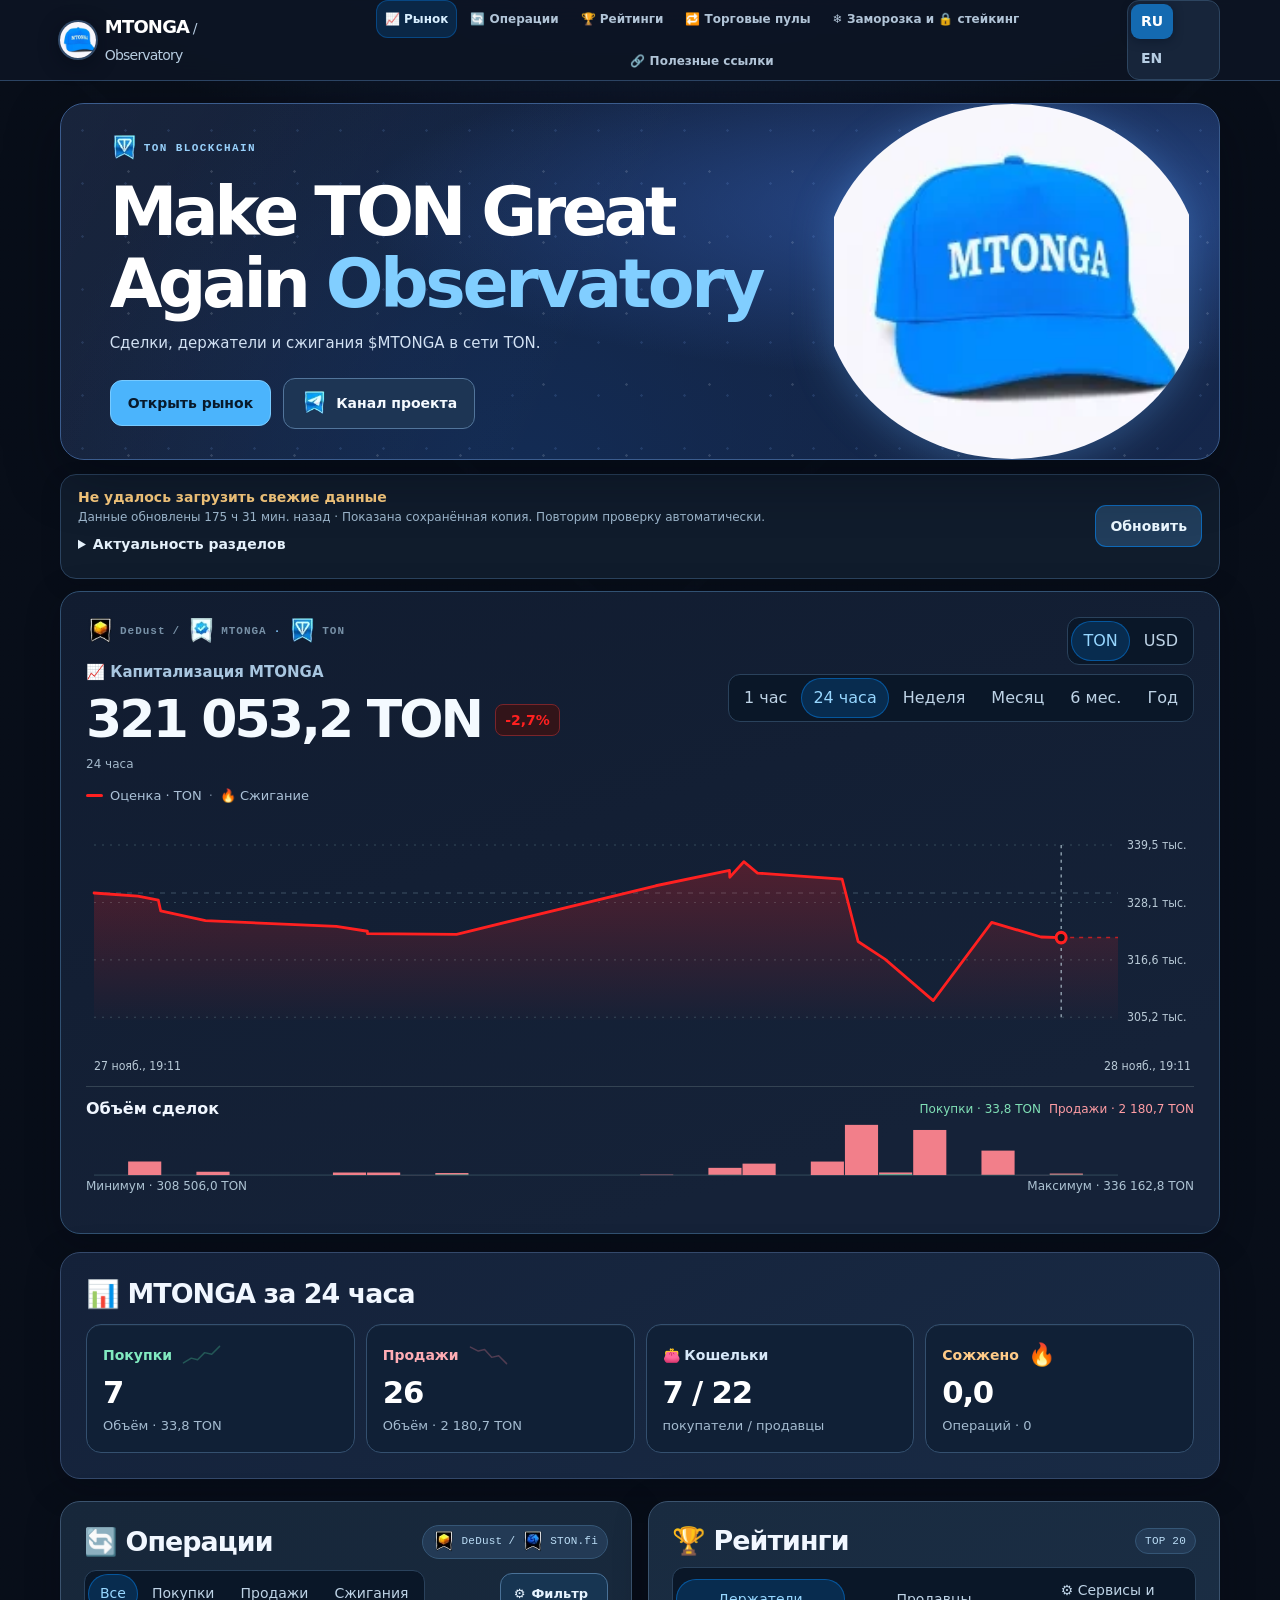
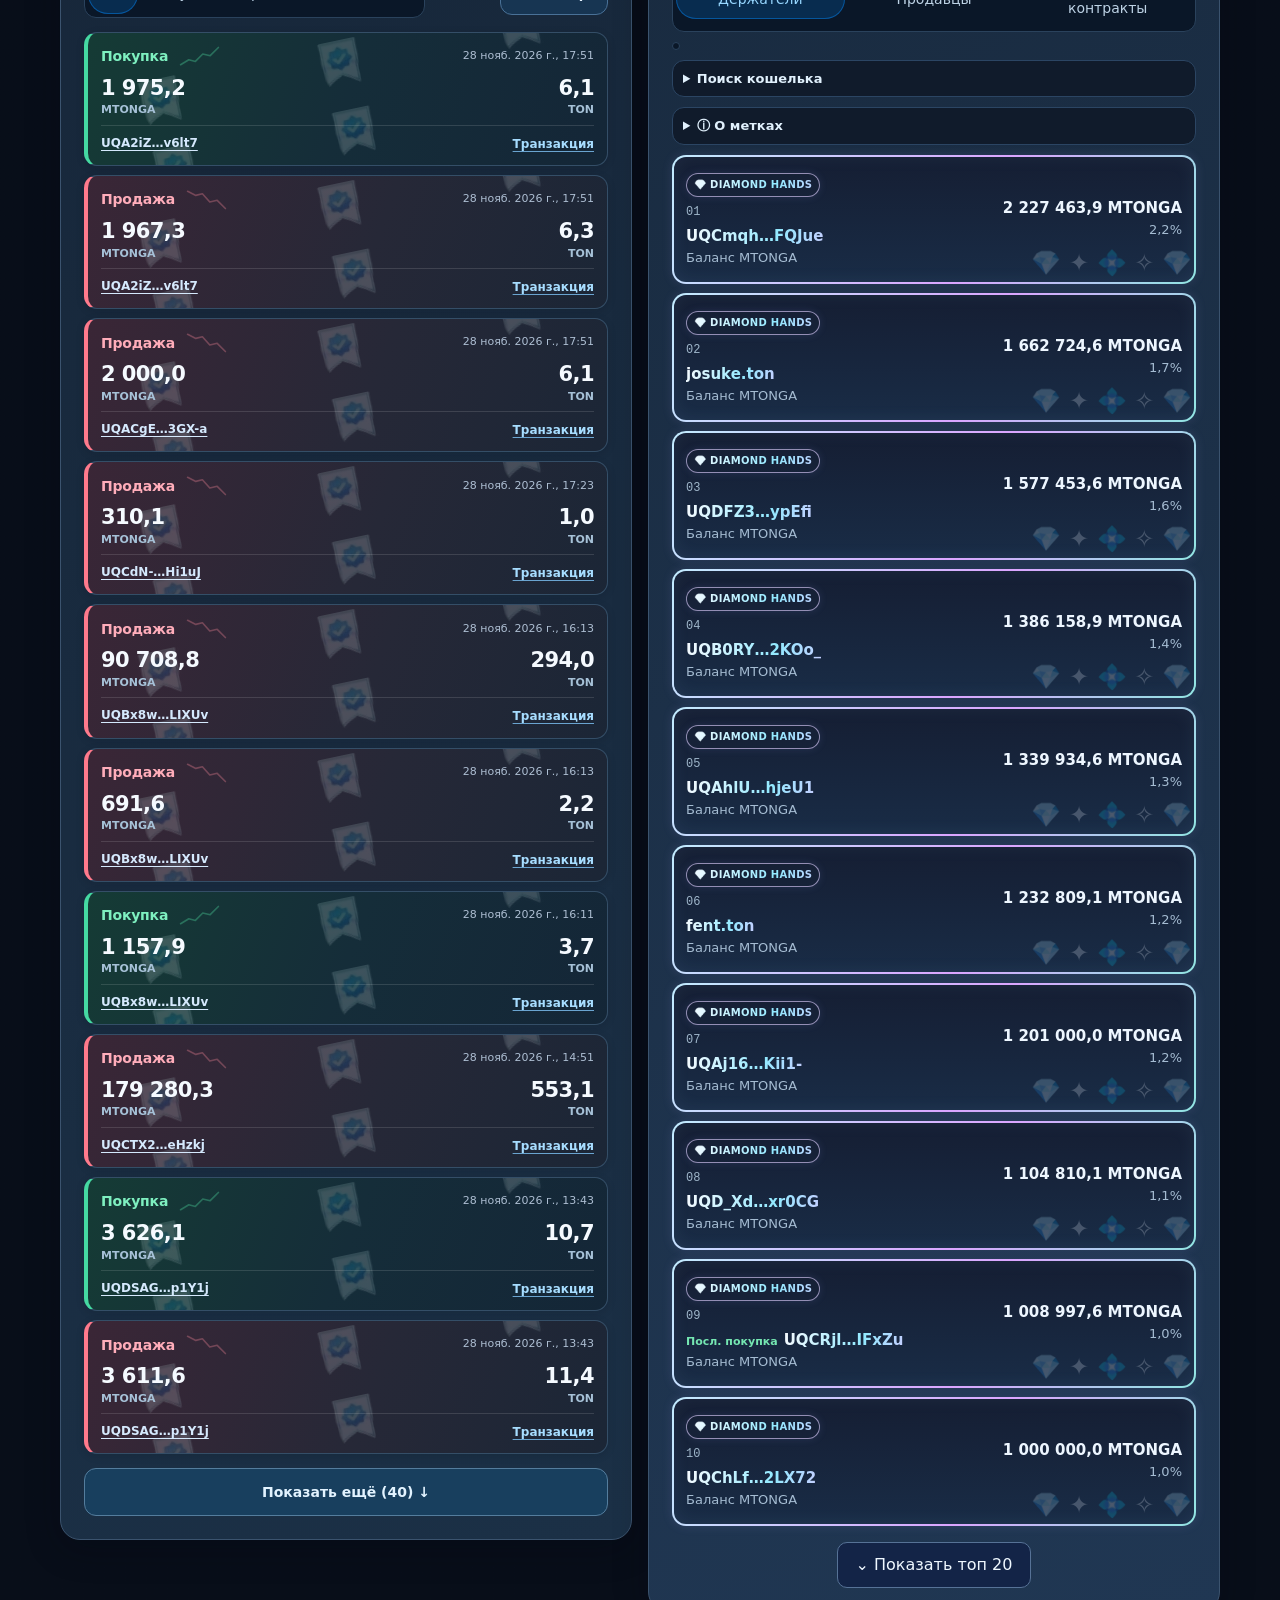
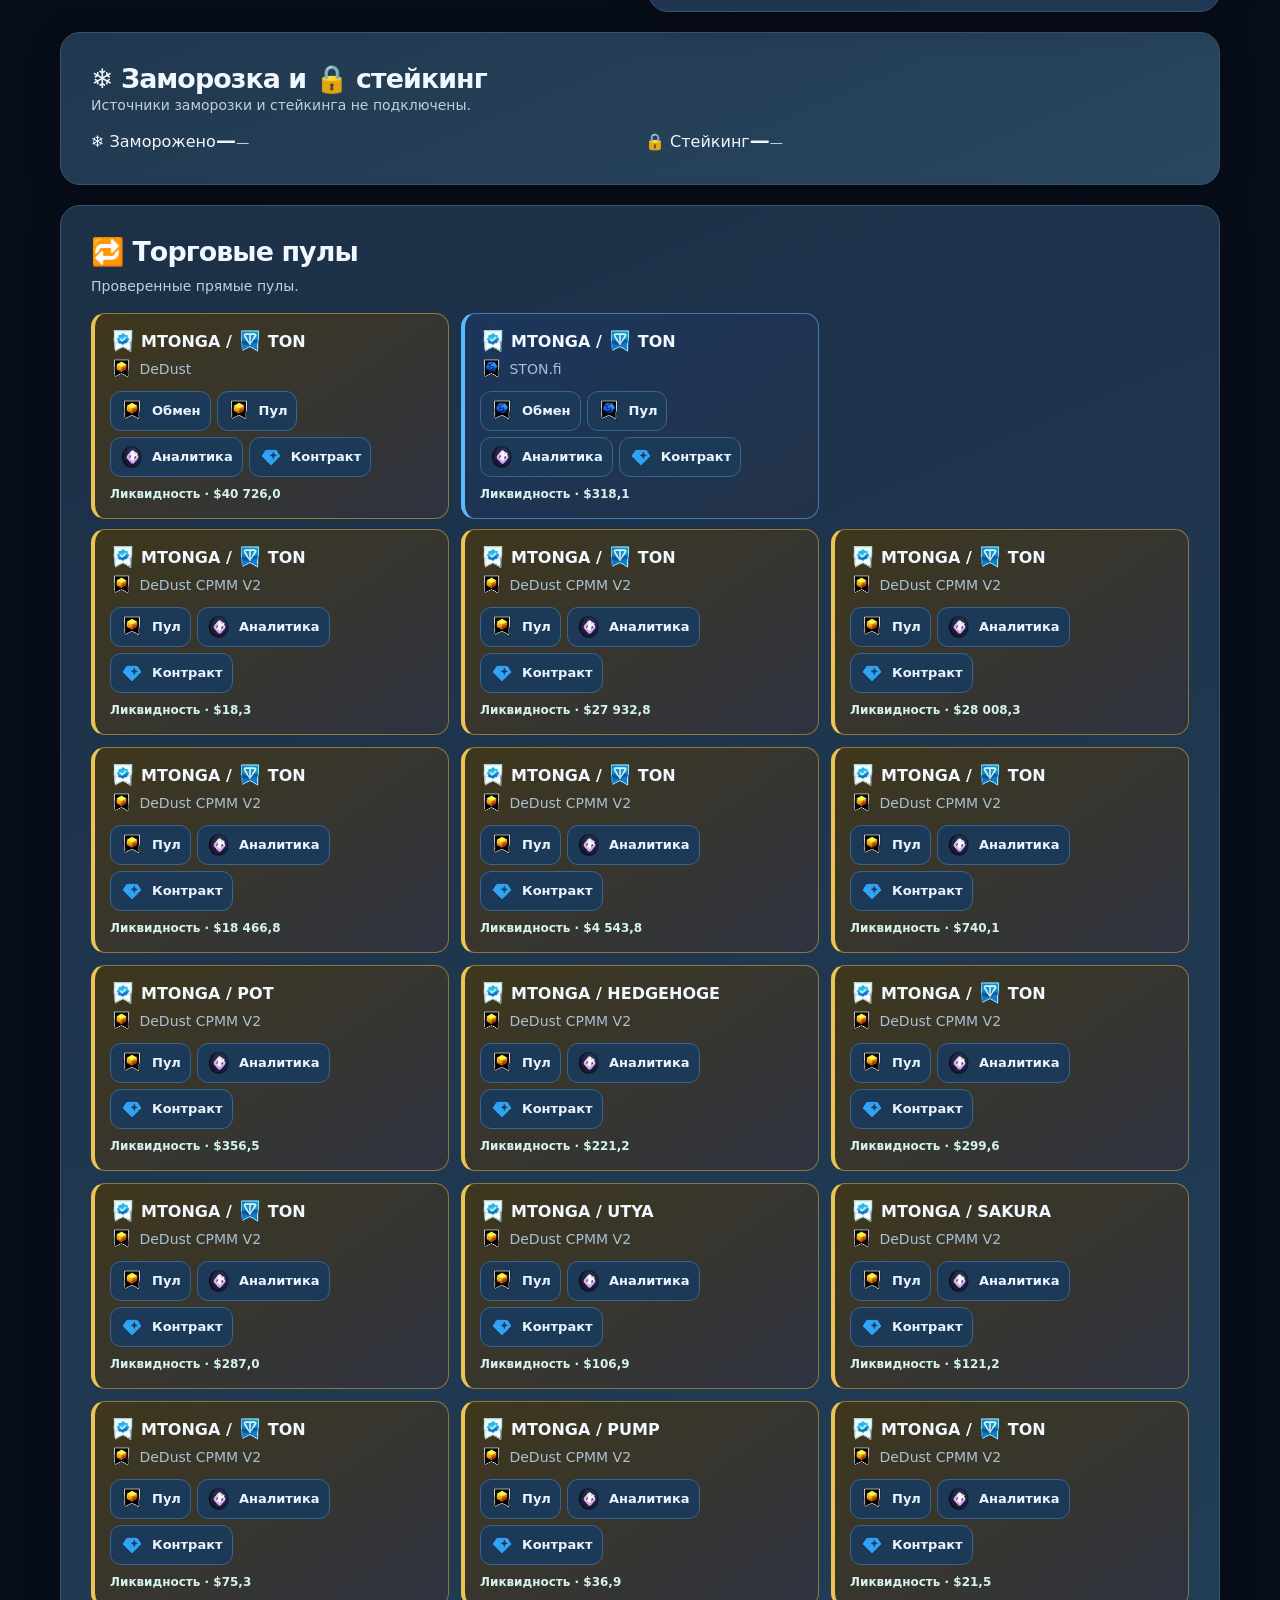
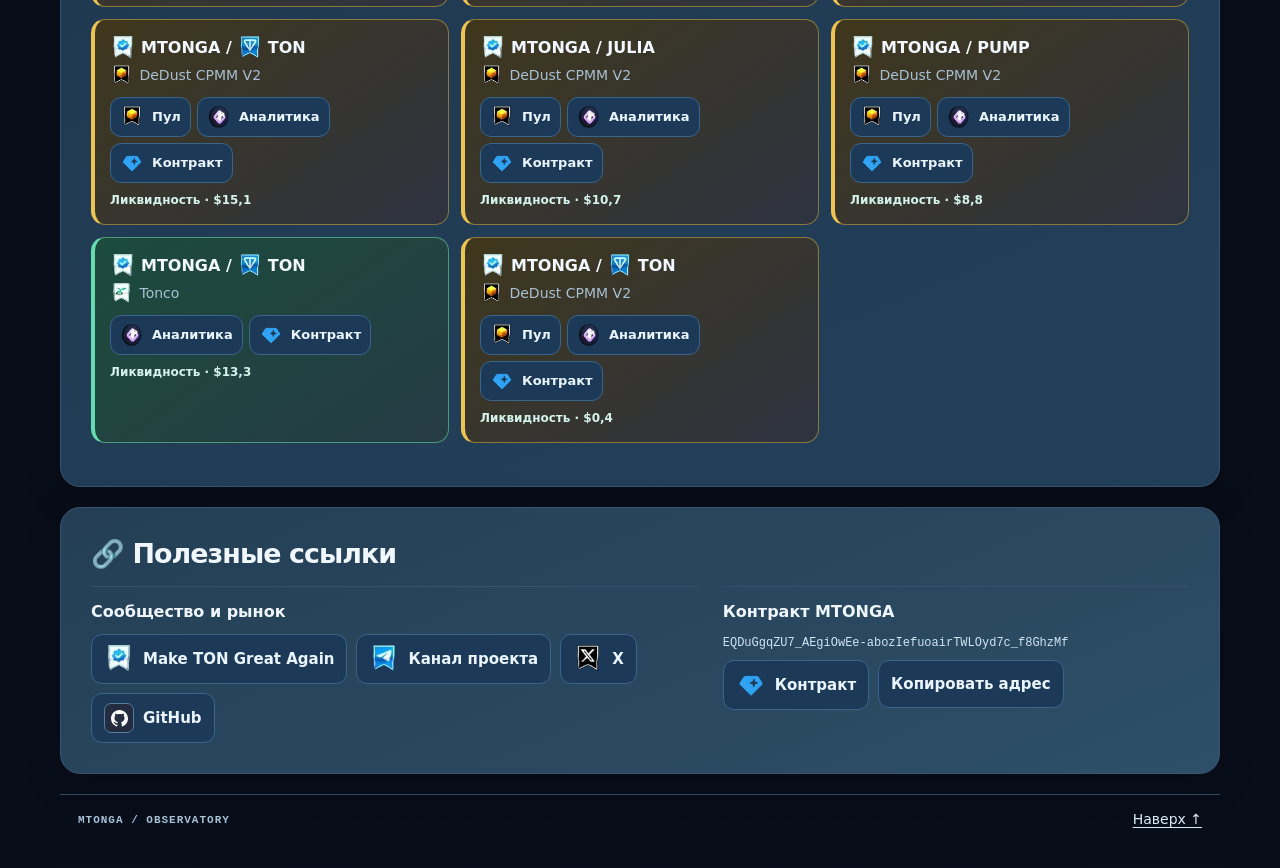
==== commit 046b3e62: "Refresh MTONGA snapshot" ====
--- a/index.html
+++ b/index.html
@@ -1145,7 +1145,7 @@
 <section id="links" class="panel resources"><h2 data-t="links"></h2><div class="resourcesGrid"><article><h3 data-t="projectResources"></h3><div class="resourceList"><a href="https://www.mtonga.com/" target="_blank" rel="noopener noreferrer">Make TON Great Again</a><a href="https://t.me/mtongaportal" target="_blank" rel="noopener noreferrer" data-t="projectChannel">Канал проекта</a><a href="https://x.com/mtongaton" target="_blank" rel="noopener noreferrer">X</a><a href="https://github.com/Freebielife/MTONGA">GitHub</a></div></article><article><h3 data-t="contractLabel"></h3><p class="contract" id="contractAddress"></p><div class="resourceList"><a id="contract" data-t="exploreContract"></a><button id="copy"></button></div></article></div></section>
 <footer><span>MTONGA / OBSERVATORY</span><a href="#top" data-t="up"></a></footer></main>
 
-<script id="snapshot" type="application/json">{"schema":1,"token":"EQDuGgqZU7_AEgiOwEe-abozIefuoairTWLOyd7c_f8GhzMf","updated":1795891412,"errors":[],"refreshStatus":{"holders":{"attemptedAt":1795891288,"ok":true,"lastSuccess":1795891288},"burns":{"attemptedAt":1795891288,"ok":true,"lastSuccess":1795891288},"zeroBurns":{"attemptedAt":1795891288,"ok":true,"lastSuccess":1795891288},"trades":{"attemptedAt":1795891288,"ok":true,"lastSuccess":1795891288},"rates":{"attemptedAt":1795891288,"ok":true,"lastSuccess":1795891288},"pools":{"attemptedAt":1795891288,"ok":null},"identity":{"attemptedAt":1795891288,"ok":true,"lastSuccess":1795891288},"badges":{"attemptedAt":1795891288,"ok":true,"lastSuccess":1795891288},"domains":{"attemptedAt":1795891288,"ok":true,"lastSuccess":1795891288},"fragmentNumbers":{"attemptedAt":1795891288,"ok":true,"lastSuccess":1795891288}},"holders":{"totalSupply":"99999998.999999881","holderCount":6948,"holders":[{"wallet":"0:16f7761356890f6fe5c2e060f1869e8bbb2598d5e695cca123f10c4c963626f3","name":null,"tokenAmount":"10764133.236548973","share":10.76413334419032},{"wallet":"0:a6aa1b57554a42386c749ef98490a4661ff2ed9d855d42184e7d6efc3da78540","name":null,"tokenAmount":"2227463.942674987","share":2.2274639649496293},{"wallet":"0:50fe3f195328c64bf2f0f0fc9b3f33a106316a42a175c147c05af55da6a4486c","name":"josuke.ton","tokenAmount":"1662724.589829717","share":1.662724606456965},{"wallet":"0:c5677dccbf01a4f8f1088ff7fb62b7535f32d1ab6fdf007dfeb9345ca96e72a4","name":null,"tokenAmount":"1577453.640496064","share":1.5774536562706025},{"wallet":"0:7445866a5853c739cb73a348e1de0722f6330a95b56d5fe855fa1b14f835f628","name":null,"tokenAmount":"1386158.9136337","share":1.386158927495291},{"wallet":"0:21954db9ed26d9323468c2b60a21bb4cf52f2aca01033406e8961aa35d40e18d","name":null,"tokenAmount":"1339934.6084057","share":1.3399346218050479},{"wallet":"0:036aa1bb23e915113d446f4c6577d999bcd183144365408ad5ed57323eb13251","name":"fent.ton","tokenAmount":"1232809.08848647","share":1.2328091008145625},{"wallet":"0:23d7aecad16882e9da584b235a5b203a13c47644eb9f9a02f37cde4e23f38a8a","name":null,"tokenAmount":"1201000.006315323","share":1.2010000183253247},{"wallet":"0:ff5dd12d163adee5b90aae7b26f4086e53f5cd220c69e870d82d68fe4fc771af","name":null,"tokenAmount":"1104810.102815577","share":1.1048101138636794},{"wallet":"0:918e58260581dddd8e233adc74b0f058c37aa491378787bdc18f88ff0f4e8817","name":null,"tokenAmount":"1008997.578829796","share":1.008997588919773},{"wallet":"0:a12df9872520a67af9ee8c667ef2c75d072169ef6440559d98aab71dd58bf62d","name":null,"tokenAmount":"1000000","share":1.0000000100000013},{"wallet":"0:14f9ca46b492a47ec050dd73dddd1b620171abd1d36ae0852c8804bd732a16ff","name":null,"tokenAmount":"1000000","share":1.0000000100000013},{"wallet":"0:8afb151fdb8aae5a00b94b163b4618e92d1e100477d4921f56f5d5589f6f1f1a","name":null,"tokenAmount":"986601.067410933","share":0.9866010772769449},{"wallet":"0:50c72b7f881cd7b52532fcfecac8fbe48964ef5df609c3391cd1f3731b191256","name":null,"tokenAmount":"962691.284061815","share":0.9626912936887291},{"wallet":"0:b88c895bd6f6a7b8ef46b4723d7e2e381385943377ba463f3afb5abd3948083b","name":null,"tokenAmount":"955107.562049951","share":0.9551075716010279},{"wallet":"0:84ab56c4fcfab2d53536b747c8e7be1bc7477e06590fea080989dd35b7e6ded6","name":null,"tokenAmount":"942195.771911635","share":0.9421957813335939},{"wallet":"0:818213754974a450a06b9e90054d0e0cfda0fe0eb196e48dd7bb0967a220d4e2","name":"dmtfoundation.ton","tokenAmount":"937447.451578037","share":0.9374474609525127},{"wallet":"0:0141248681fed2bd388fdec9e8e89dcc06f54a4d6df061e7e678371406d28656","name":null,"tokenAmount":"935437.771336686","share":0.9354377806910649},{"wallet":"0:c72c4cc5e4c2ab8412c147334cd1b530df3b03700d55eb46732eccfd8c01a260","name":null,"tokenAmount":"845023.604184918","share":0.8450236126351551},{"wallet":"0:9dc4270933e3d43e8a3054102c5764c31c6f8b30b9ed37c4b196fe41e61e0e22","name":null,"tokenAmount":"824426.498576175","share":0.824426506820441},{"wallet":"0:6926a7bcf6bce7e06372a16668d84c9c3121c55957864a46b04a5442e4933a16","name":null,"tokenAmount":"804795.73918094","share":0.8047957472288985},{"wallet":"0:e5dd9092a3264135db3de95cf0ea6fd7003b82203997ae73d77477440ad2951b","name":null,"tokenAmount":"739782.196153324","share":0.7397822035511469},{"wallet":"0:3174253420a04930e6e0a175da32bbb5e4672d1d231a0ac9127952ea84d37261","name":null,"tokenAmount":"737471.850717035","share":0.7374718580917544},{"wallet":"0:c32e0bd90b4d53fd7be5ee1a8725d9f5b0894bc95d6f44b674829dd9c752d3da","name":null,"tokenAmount":"706649.699105722","share":0.7066497061722199},{"wallet":"0:f2037f6e3b7d7f32f807f35be91b2b19a5e09a519cd9bccd5b2dce98b3874fda","name":null,"tokenAmount":"688338.086050202","share":0.6883380929335837},{"wallet":"0:da12ce6673b0763bb41b47636e57708285cc0cbf78618feb884d244f5bb1ff58","name":null,"tokenAmount":"677212.198292206","share":0.6772122050643289},{"wallet":"0:bbfeeb1e32cb5a8e9f48c395170c46641cbca11cbefe393a4ff15d81bdfc345c","name":null,"tokenAmount":"675824.773254381","share":0.6758247800126296},{"wallet":"0:4d2ad4f2a9c607486095d5d801ac55fba4d1dabb59d5b6a53dc777c05ad1aea0","name":null,"tokenAmount":"646247.988308979","share":0.6462479947714597},{"wallet":"0:1a70f7e70ffc62b979130f8970f5f27ed301b35b169637dbb7042cb44bbc03bb","name":null,"tokenAmount":"610805.362433806","share":0.6108053685418604},{"wallet":"0:ad9539c71c48cf0bea92ed1cb168f60289f87a1f8a4a061395f2e39e6618fc97","name":null,"tokenAmount":"607803.105028704","share":0.6078031111067358},{"wallet":"0:a62e31404cc2481a4787eac562cc1dec7a3a97a2f9d9de8625ca3be0c773f786","name":null,"tokenAmount":"601430.000000001","share":0.6014300060143017},{"wallet":"0:57b005215ebf859b2ce8edec309962c3e6b68329d64f669d691911a508b223a0","name":null,"tokenAmount":"598957.17935219","share":0.5989571853417626},{"wallet":"0:5fa692b0a23fd2b7e6e57effe478bc778f19d1c36df9de05bef658c759ce6e47","name":null,"tokenAmount":"588188.122956253","share":0.588188128838135},{"wallet":"0:ced4a6350bf1c5d9b308e444506814612fef8c7c50280f0e5838d79abe0da492","name":null,"tokenAmount":"587513.652331006","share":0.5875136582061433},{"wallet":"0:27744a78c8ca22c46ea1d1755afc61ea38e067c035bad8e3ddefc00654939b28","name":null,"tokenAmount":"577266.360091938","share":0.5772663658646023},{"wallet":"0:cca1d1f4978a9ea9ca7424bb109f09d10cde364bddd468e401e9613feac6cd80","name":null,"tokenAmount":"576004.51628965","share":0.5760045220496959},{"wallet":"0:9f2315958d5573d45f07b208fd5335f05345601e223892f5a14ed82db0b7ce58","name":null,"tokenAmount":"574431.986124371","share":0.5744319918686916},{"wallet":"0:0c3645fd07ba1c944cbc51e9f85b46e0dd51c0139f5202cac6eaedc74a11f1bc","name":null,"tokenAmount":"553810.852650242","share":0.5538108581883513},{"wallet":"0:d119e4533574ff2596b241b283fd4c5df3ea950cf81641264f2a5a7a36497bde","name":"tfest.ton","tokenAmount":"549332.698575822","share":0.5493327040691497},{"wallet":"0:796df20230c57433a65ec1c8d9dc3c116ee01291e4c49f0ed1abe0bf2ea91f7f","name":null,"tokenAmount":"532257.227883945","share":0.532257233206518},{"wallet":"0:75e86cf17d49ca0c9436aac59fc48d05b12a04f6a38cecb313ae82ff14f572aa","name":null,"tokenAmount":"520000.634793692","share":0.520000639993699},{"wallet":"0:17446ed0f3d17da5e49a63feddf902d09c06d5de2c2a8122fce2ccb4ddd607f4","name":null,"tokenAmount":"518157.674399224","share":0.5181576795808014},{"wallet":"0:d8080804bb03362700ec3370fdf710a685dbac5ea05977e961c731024582ece8","name":null,"tokenAmount":"510653.635569201","share":0.510653640675738},{"wallet":"0:50540e471b3525603b55f429c9f80e481987306416231238979df2c6f48c3117","name":null,"tokenAmount":"500001","share":0.5000010050000107},{"wallet":"0:9bf1be8fa7cc49adc0bc52c2c354e7e518525158a368ceda62897f63920d1316","name":null,"tokenAmount":"500000","share":0.5000000050000006},{"wallet":"0:b6891492c59c99655b80019b0fbc4053a61028fa9a562e6d254216c76b65197e","name":"metavselennaya.ton","tokenAmount":"463334.046628263","share":0.46333405126160404},{"wallet":"0:f9cda2c88330027515d1e2216223e3eeaf421bf8096eb95711f8acf07d69b144","name":null,"tokenAmount":"462495.735940104","share":0.46249574056506193},{"wallet":"0:6fac0ce05b5709a379e31f621ade12c08319448d0414a0d06ca37c9ecb4de33f","name":null,"tokenAmount":"458753.380292787","share":0.4587533848803214},{"wallet":"0:a6c3cafd7ded0f82b6559eaa0098a676390d1a513be146402d4a098f08987c76","name":null,"tokenAmount":"453887.884524204","share":0.4538878890630834},{"wallet":"0:1fd20d1b80b8b29ad476144b67b0d1bff2a1031fd58d278bb00a14aa05d4e0ad","name":null,"tokenAmount":"450000","share":0.4500000045000006},{"wallet":"0:1c71741d69a9ab3b0fca520b62bc9c64e9ec1edfe021a0330278cd150edea92e","name":"durik0vich.ton","tokenAmount":"442765.25886478","share":0.44276526329243315},{"wallet":"0:018c21cb5cb34ae87879f8afa7188b99540dc8a2ab9d197892120d9f91c6b36c","name":null,"tokenAmount":"441374.914311877","share":0.44137491872562673},{"wallet":"0:600b8507e012f219837571d6b63b434abb6b1073d45fdeb6c131a6001bf19680","name":null,"tokenAmount":"438880.311909837","share":0.43888031629864066},{"wallet":"0:693aaba20a92db701629b3ad26c55dedc1680372a0544ccb168caed180f0e34c","name":null,"tokenAmount":"429077.960878902","share":0.42907796516968216},{"wallet":"0:a86146fef06e6f942174335bb6c5b5daf6054f7c77afdc87e4ba40a380863fa6","name":"9818.ton","tokenAmount":"425128.52027725","share":0.4251285245285358},{"wallet":"0:2ca34c7c9e9edbd5aaaa548bab68717221bed9e7f9743bf1a2450bbeeecabe72","name":null,"tokenAmount":"410000","share":0.41000000410000054},{"wallet":"0:74f3ab23bfc7f08b30ea90c30b0fb7cd88cfcfd1be84dc187ebfc95762343d30","name":"lambodirector.ton","tokenAmount":"406232.827548545","share":0.4062328316108738},{"wallet":"0:fe3840a2f6a516a8b679a0b4c90c207a483434efe88e9a21f0459d99b9dd1024","name":null,"tokenAmount":"405341.227648835","share":0.4053412317022478},{"wallet":"0:7cf13cb4522f751695f347da7f0e0975e49aa92cc8daf3f39ac93ff69d96adc6","name":null,"tokenAmount":"402230.733679392","share":0.40223073770169987},{"wallet":"0:d95c5085ca8487eb9fc232cb7c23af624510b14309badf8e9e28538c7ca76638","name":null,"tokenAmount":"400273.906477821","share":0.4002739104805606},{"wallet":"0:71423872412bbd213b7c699288de30c2164620903839546ae8de9dd41bf0bf9a","name":null,"tokenAmount":"395363.66255336","share":0.3953636665069971},{"wallet":"0:2b02929144fe793dc5fd096663d3a3fe54a0ca4f1872f7d863f82d18be8c665a","name":null,"tokenAmount":"392451.368783129","share":0.3924513727076432},{"wallet":"0:07cdc78d1d44db9c2ae7d115936594fcf786d479ccb2befaef9e5be19e1f2d51","name":null,"tokenAmount":"390000.081806502","share":0.3900000857065033},{"wallet":"0:c1d5099689e0a5480cfcf224e7b153662bad070a065b16c49f0cfae4db451906","name":null,"tokenAmount":"388420.48974357","share":0.3884204936277754},{"wallet":"0:389da0446fddc89528f9edc11044e9a380490d27b2ca453fa8c6fe56fb19d063","name":null,"tokenAmount":"381840.58015611","share":0.3818405839745163},{"wallet":"0:d1360ddc21f253d91db9a10e341a56ddd203fd5799a52202cf1e00835dd5bc06","name":null,"tokenAmount":"373988.638279615","share":0.3739886420195019},{"wallet":"0:6e103ff11d06805b7360328de16714b5ae1b5edc4331e2ed5c47aa6078b3f1da","name":null,"tokenAmount":"370318.616935144","share":0.37031862063833065},{"wallet":"0:abfbbf15a2531cbfa9727aaa1f9050881d22ceae590d954850a6bca089e47c1e","name":null,"tokenAmount":"364517.679619283","share":0.36451768326446027},{"wallet":"0:e35ec4aa6cda421bcf5bae353bcc99cb20c33e5f3ee56e2bfbead519a29967fb","name":null,"tokenAmount":"362680.315442725","share":0.36268031906952863},{"wallet":"0:5918be772870361e094e206dbc7f083597d69a347d79766b332d1ee66efababb","name":null,"tokenAmount":"361645.126388515","share":0.36164513000496673},{"wallet":"0:500a5e267e0b6ebc39eba274bb4a92479c68b6ae53bd795d4752bc6222fd6b1e","name":null,"tokenAmount":"353578.758254499","share":0.353578761790287},{"wallet":"0:1d13b1bb7495660abca918d1e7a1c0fd6fefa3cfd0d27d0153c54483b0e3514d","name":null,"tokenAmount":"353476.106933655","share":0.35347611046841654},{"wallet":"0:a2c52da1fc4916cba1172fe5ca4333069be378d0dc45f328904bac374bf15d45","name":null,"tokenAmount":"347772.562968648","share":0.34777256644637405},{"wallet":"0:4d4ab4f3db487bdf1f19c7ef3bffffc9f9dbdf034730a863db4853a6a7297e98","name":null,"tokenAmount":"343259.652023003","share":0.34325965545559994},{"wallet":"0:d35d7ee4d69039be7078abe07a3cec85087d6062ab4c61ee130f0c239594b19a","name":null,"tokenAmount":"341310.821334896","share":0.34131082474800467},{"wallet":"0:6661631993e7eab9e9640d23db25072e4c1715cdf3c337abec73cb4812949aa3","name":null,"tokenAmount":"338532.450142419","share":0.3385324535277439},{"wallet":"0:6594a0fa2c6cd50bd198cecb65dba9f1c38926b3bcde19ca63dd65e5ef90e7d2","name":null,"tokenAmount":"336219.287627327","share":0.3362192909895203},{"wallet":"0:03d1bb413cc26178f6efd0d86c1a8cb4180284e9cd42dabe3455ea5141e5fd40","name":null,"tokenAmount":"335460.046422293","share":0.3354600497768939},{"wallet":"0:3dbe2423e53de765665ef045149771284d9fa544515986401a4c1fc7e7c9712f","name":null,"tokenAmount":"329311.993611092","share":0.32931199690421237},{"wallet":"0:93cc7cf8a7748f5701b5b4832d06f13ae28b68d1d96c71e632044a2ef63becc4","name":null,"tokenAmount":"320730.006263956","share":0.32073000947125646},{"wallet":"0:6fcff00cb34079267d3977839f68a84cfc5716c04fcff03b3289c5a3811736fd","name":null,"tokenAmount":"316017.306431104","share":0.3160173095912775},{"wallet":"0:fa1b0856a914ce315e7709d30f4d4ad9b881cb7708aa7b759124398f9f212404","name":null,"tokenAmount":"313446.345641096","share":0.3134463487755599},{"wallet":"0:71b863107573ce9dc948647bc25828a8463beec61fb3d7d6dd48d3683659a80a","name":null,"tokenAmount":"307231.465801461","share":0.30723146887377606},{"wallet":"0:0df0eb7249c3f3d8664c5d6d21954ae0ef228d1f9cd0b6396da4a9fa8a48ed65","name":null,"tokenAmount":"303802.665839825","share":0.30380266887785207},{"wallet":"0:d9bcc486e60d56723859c3d909f7d409cee46013dce1004c4e1a7fa31261bd4a","name":null,"tokenAmount":"301469.638931331","share":0.30146964194602777},{"wallet":"0:907b3d30eaefe42fa1471b150ae6e05f73e38d520462df2dc07b7197edce8c3e","name":"xmoon.ton","tokenAmount":"300000.562544992","share":0.300000565544998},{"wallet":"0:1b57ba59a1c7be96cbec3fc8bb2ccc3d2e9f5e4f3c81c3dce4990a487ad33025","name":null,"tokenAmount":"300000.000000001","share":0.3000000030000014},{"wallet":"0:92b50650dab42dc7825504dc014d5803b41280ac3c0b11ec3aa97975b053bfd4","name":null,"tokenAmount":"300000.000000001","share":0.3000000030000014},{"wallet":"0:a23aca48b18d7d1ea193d4115b67d8204b1be4d1edb32a011f88faae12129c8d","name":null,"tokenAmount":"290705.130359755","share":0.2907051332668067},{"wallet":"0:d25c0551f2ff2a19c29ceb2d7ee7fed20c8d47489c2c8a981b56051d0abc9caf","name":null,"tokenAmount":"290624.749715428","share":0.29062475262167586},{"wallet":"0:b84003ed98ca129fc440f5a54d8fbbd457e976476986d64882b60d2b17260979","name":null,"tokenAmount":"290392.521415644","share":0.2903925243195696},{"wallet":"0:33e72c2ca8556312ec82957b5640767aece4ae5acf1199e3418c568584a20db1","name":null,"tokenAmount":"280463.778117167","share":0.28046378092180513},{"wallet":"0:94afbb319316e801dad9cae2d9d7c108f81642f0127b55c0ff7a58f0990012a5","name":null,"tokenAmount":"274024.432244251","share":0.2740244349844957},{"wallet":"0:acdff332e46d3030a8c7fc251dcb6485c24148c3a9d0b4e05f07953002c79722","name":null,"tokenAmount":"273818.9908225","share":0.2738189935606903},{"wallet":"0:3270739327c18da483774a54c465ee31c17e3116f74e02f02c120f50154113ea","name":null,"tokenAmount":"268212.711250161","share":0.26821271393228846},{"wallet":"0:d166788b27bafa856d44e2bc78a29089bc36c9251b2dfb72d435bbc19d0cb63c","name":null,"tokenAmount":"262436.845907562","share":0.2624368485319308},{"wallet":"0:dc8927eb5f1724fdfcc1680c68da5121afd7e915aa51c63b7820e7c5ee423bd8","name":null,"tokenAmount":"262056.605578469","share":0.26205660819903537},{"wallet":"0:e5f67b2475ef7a0c168fdcbaf7b9c23a8a3986ee0852722f311120208f8bb5d2","name":null,"tokenAmount":"256725.062334798","share":0.25672506490204894},{"wallet":"0:b121313ab835d8ee9c07b9780997090d99adfea7ae66dd199320845b6c65a8e8","name":null,"tokenAmount":"250760.117246966","share":0.2507601197545675},{"wallet":"0:c3726b9df19313abca2a2fa8bbed2f950bf08cf175223f69991a845fa13a9504","name":null,"tokenAmount":"244450.269608987","share":0.24445027205349001}],"asOf":1795891288},"engineVersion":"1.3.0","methodology":{"valuation":"last observed swap in primary_pool times CURRENT total supply; not circulating market cap","primary_pool":"EQDO_vbLIG0b_yr7kwCB0WYXzLzcnMD7rw3JTqMv01NX5g54","sellers":"sum of successful supported native TON swap sales; service roles excluded","holders":"balances excluding known services and identified contracts; unclassified accounts may remain until verified","burns":"accepted burn notifications and zero-address transfers shown as distinct evidence","usd":"historical TON/USD rate from CoinGecko","history":"incremental confirmed swaps; missing intervals remain partial"},"serviceRegistry":{"asOf":1795812062,"source":"https://github.com/tonkeeper/ton-assets/blob/main/accounts.json","sha256":"4286bd47e11399901a7d713c9e98a5dba17300d76fe272f4f5d46110a84f4e2e","entries":{"0:ad8afecfacc248996885d8be6824280f9f3a7e54c2f6080b7971b9f556c280c4":"Crypto Bot","0:dddcd3cdad60af4c0d69389f567ad51d0c263fa4968d655ab424c69aadaf9322":"Wallet Bot 1","0:436a76c2794a88e3fbfec6b9c0374fc8db046f10868b835420d9937973a665d4":"Wallet Bot 2","0:6e814e6450e8c578067bb656298fb4d01397dd15018d7f34dc369eaba4c2111c":"Wallet Bot 3","0:5f00decb7da51881764dc3959cec60609045f6ca1b89e646bde49d492705d77f":"OKX 1","0:f15db2c62cd86aff0860d39c491fc73a31395fafeb5945e644498562260c782e":"OKX 2","0:e7e86da08742ed933434ffeb8f08a63c7e100ee842e25f599a9cbf0891574a6c":"OKX 3","0:0338def34b84c6ee9134a04ab1601450be446340a37ae259de57cb37bdb590cd":"OKX 4","0:a30a49ec725e9f57244b66af4c2da7ab76004b4fce80d3a34b1cd0c37762abce":"OKX 5","0:24da1e7b8da901e5b3dd0f98c397feb6e5a5ea483195a8b6bd0682cf2c5327ae":"OKX 6","0:7f2e84c723d8b6b6b1aacf810c8c26ab23c22022b464b87104b2d3065b0ea70b":"OKX 7","0:854ec4521efd52ad43bcf1988e4c44ebdf9a26ad18fa51abfdb685fc3b348a5c":"OKX 8","0:f9bdc0de461c1a2e002fada9550bbb095c8f9f73668d70c517a9cc7e050f8e5a":"OKX 9","0:9b9b739de2527ae72d21083f5198d710c7288453b4733e57ecadb2e189ac829c":"OKX 10","0:b31535e934db05bbc220267467903c8108bdabcbc2a06588838b726ddf589ef0":"FTX","0:57eb74407604a19f7e04005315ef70aeb7b675e6551977586756f6baf12125ee":"MEXC 1","0:1c7bd690f4f93de8b93db5790129dab65926c6e1fc9b57380089db5529516630":"MEXC 2","0:d887d0e2d1c4fc4126e71c970d33ab1896940000eae703bb1ab6cecc830777e3":"MEXC 3","0:7994848c1fcbcbc57a6a5a987b66eb424b8b54e10759b6b514a66b600c2b0eef":"EXMO","0:8d195793baad9a08c46dc353aebe999341dabd07721b9725f19e18abc3d10d92":"EXMO Cold Storage 1","0:26ab8ae763a3a7c3067d882b7b01cd5d37254cb8768f57b6a47c00028effc7b8":"EXMO Cold Storage 2","0:0130c77346e9ed82df677d107ad6a775c11f9c18f6a05c0dd17906b355850dad":"EXMO Deposit","0:342a359e38357c083968129fddddf049ef5c47315bfbef27505a356bf9f02d65":"CoinEx","0:555f3053e257130374bb831ae0e219e5e5f9ec0ca8f8a0d133369d3d690c64c2":"Huobi Deposit","0:85af78e8d035e920117cda654615cdf371d464480b629e110d3c5310d85ab362":"Huobi","0:80d4123841167ca989ac912443cc99a4b9c1a87584536427ff6fd85c92395ae9":"Kucoin 1","0:b37e57033db21d10b950e6143b658c10c3bf425bd193025960aef7f22dbcf4fc":"Kucoin 2","0:07ce60b7e5f255a88c3707f3fbc79e2cf924ed6b4b7d09c6324f0ba2338a48fa":"Kucoin 3","0:a14b1f452385b2bb984ad2c4441e1d23cae071fdfc096dfba53ebba3b6ff1d10":"lbank.info","0:75726a716f747e60b0371cb0d5d35471e8e1e931003fecc3a0961a8bd82c09c7":"xRocket Bot Cold Storage (Old)","0:c1dc654b598ab84cda4f12372efed8907cedf0901865a58649087373e01b1c24":"xRocket Bot (Old)","0:45614fee399c43d77bb597558791831bc0ee31754cbb2b5b1fbf5a3488ed9940":"xRocket Bot Cold Storage","0:011a8f0a0b36b779af033473274966666d1cd6fb4e77df679375fbd6f970d012":"xRocket Bot","0:c3f1da8ecda8f8cd42bace224ea3f1b6971eaa7f54c492d4d190527b4f573f7c":"Bybit 1","0:4a1f3ebcc66bdcefa90245bdf541a50ada1c688a487534b1587abffd93038834":"Bybit 2","0:cd525c15904d7b4027eae08b318624260f371ce8c9f4fcca0cdb7b583854107c":"Bybit 3","0:ae62a192da96e266161a702cc9f6de91c0c3441f17ceba51bc442dfb2031a30a":"Bybit 4","0:e3ce05c4da977132c24a3b102da8b5fbf2ea9173337b49de346e4a4b057f7579":"Bybit 5","0:e33ef85d174eb457c072d1ee10215b69ab9b64192f7421302ab1c8e26b7ad4bd":"Bybit 6","0:7f97f36dda3f7dedc9e12f8c09c4f89e7fbc17527ab3f67de4c3b155297a56e4":"Bybit 7","0:7d133d4e425c8e00de015513a44e66e6d163b21e71720aec7579965e5de28c55":"Bybit 8","0:f2dc1860686cd658987e2bed8216532d8c004460dadea907cc7d4ad7236c496b":"Bybit 9","0:4a1c20bc9a6f9294f75f1c87a7f383a8b73a483a2e6dcb3630ddbe78b3ccad00":"Bybit 10","0:008bb088e81e38d583826901093567027cc1575ec744ac354fa4eeec302d166d":"bit.com","0:1882478daef1b7ed200cbbdc201bd4ed0b24c2e5f1a4c7c15aeb7e3b1a759193":"Coinone Deposit","0:a4d2072b1edc1355fc7fbee0095beec7889a2d3cfaa9edcf2ce9e128631abbd6":"Coinone Withdrawal","0:f3f4ed0913ab555d023745058f1a6c55a49d4876593cb9bdab1f780a99b185bc":"Paribu","0:f9873509de5a2f97f7b2805f5f7aafab447f43c91e751cc8efabc6d2ea09d78a":"BingX","0:b496b8f73b469ff06a2d89e62c4d70a103fc228c821537b49dff092060bc281f":"Gate.io","0:60ff0b28e2b3839bef250a81be9f2e78a6265b980ec5d24df4e44bbff2c3fb25":"TIDEX","0:23eef28b6da5a368d6c0b8028fd5ed47c26758676bc9db1b5653caaadc969f91":"CWallet","0:00ffafa9fb3d4f837824436d19953c792be6632af73a9b82c4dc69ca07195087":"Matrixport","0:b58c73481f25a280f9705ab3424be850614d823256263ecfa049fa9fb917720d":"QMall","0:00b402b789e5626e1c61b50c5dbe2024426e92f16c0c2fb735396df96046b5fa":"BIT","0:2c54797319837b4c6d014fc991c1a8d4294dfd4d6cec4937e370f1f27db0423f":"Bitforex","0:6a5a76a1538cf9596590ec3708470649c342624bf92e63a6a7a15254ededa904":"Bitfinex","0:59b065c5d66261a5317660e96eee476aa6a11b749bdcbe8c0d1f3dbf24200d1c":"OMPFinex","0:3cd5ad54b190a71caab984b0f210e3742c7f2147b7e9073377d7c6b470017362":"Bitrue","0:6c53cd87cc0d33486db42c1c7fc03dfaeb2f7b815afc368ab1aee567edda3f72":"Coinspot","0:9a582c23266b8ea47eb71118a3c040d42b230b2266fecffe2d3cd390c0922c35":"BigOne","0:dd528505af15c6e5206bdd8f6c9a3b541f80ca98ae8a5066ab3ff8de1ff5e678":"Farhad Exchange","0:2b6f3cda567c385f0645486f3c665a451f56b2969d1be57d86eb77c6077a81d1":"BitTime","0:cdf7f0d7c09036f064272e3c429ed570be49ef29eb3a735b64bbc17915073732":"Bitget","0:e9c0a24ffaa6aa4f228890e71ae9550bfc53a6c57e643bc31c240e18727ac1ce":"Bitget2","0:336502faf83ef5b532d315ba71450b661c90e83fce64d8bc1fd2bf642f3555d9":"Bitget3","0:b308c7f9b4f596f6250175885972549871b05c70ed3619fd5a939401eea972e4":"Bitget4","0:e2d1df206b372db1f3b890e60d185b67aa0c9f1b6b6ff60a05091c8c01b40ac4":"Bitget5","0:7a0dc94da9f48b968dfb87be38d4fab7286288db7a04d3081feee177376d9089":"Bitget6","0:8785ef5ebb0fd24c6911d10f43c00961e9748fa54297a1ac517e3c5fe76bb0be":"Bitget7","0:213b6804c2082135a4a803da8e3b30cfed51aee9af2ad2100334b7f4711d3bcc":"Bitget8","0:573dfe99490a041703e977e4724135c5b8bea0bea67839612247451ca9d5c4cb":"Bitget9","0:de2519a527de7e1d4c1028bdb74e022b28a6e370e4fec3fc27d8d971308f99bb":"Bitget10","0:06476e580e250d0abec5c365a711833483c581d57b908be37d56bdb0e338c312":"Bitget11","0:c9959a997e1d4e4383d8db37b86d2101ce78dcf1f1b3904d9888fe572ef0efd4":"Bitget12","0:c07e51e5b694937758f45f4003071c84f4c4a68bdb168a22c3d6c8b89cd6186f":"Bitget13","0:1797a5c4c50a2b312ce9927ff6f12efd3b0b58ff311445118c2d2e64312b5d79":"Bitget14","0:6083005b354ab1c4785aa8ce8293ee5c9c182e9248f27e9c9074f35c16342083":"Bitget15","0:f99b14600ae44d2f12b178e8c6eabd78892ae82c5e45b6898f9deb7eb203f9c4":"Binance","0:8e91b50381c36dd42accdb51f5cb5d96848568b4924f8079b1a5ae7e10f43eda":"Binance Hot Wallet","0:ca1d9edeef40b3a9dbd9082f3767859547c3ce0bf641d09d58e33a3cf06fb309":"Binance Hot Wallet","0:a2faca7adfebd5c5970108d1f79065cef32b0c143fb13489066b684cdd7ee95c":"BitMart","0:5d5a830e48214791f4ab5352900c624d3bff3c5efd630196b180158eb789990f":"Nobitex","0:cad898b200a0934ee416c2039bbf3f5d7f1a323172875b3c19d378a6f540f7b1":"Nobitex","0:4532d5bcdfb05d3275cbf255bc91c3635cd48d63b719441581c5542a4750fdf5":"Nobitex","0:a32d52ced80a23fe4fe90ba94593ef686de03f9fbdaa069e642826a95234b982":"Nobitex","0:fac8ffcb6f89572a1232d59e91c65909ae408663fd2ceaecd35f35b5e9d670f4":"Bitpin1","0:c14ce5d772539be26fde315a505a1e0514104e76eef776f0b845e57df0557ddb":"Bitpin2","0:dd36441bf4aa8a6a6ecfd763efde1eb82dd86bdcfb1456b45ff4b73f87657184":"Bitpin3","0:402f5d4f4f8bea7b0bd511b9d3771834c1a22bbbbc8a326035eb07aa24f5c9f9":"Crypto.com","0:ca6e8f2a3dfc875b8673d8677f3818c4b8c02d1aa481a86a0c61bd09f8269f1d":"Foxbit","0:60def37fb0e6f41b18a73c2496d96b25442344864ca0ed97189a6f37e2439c56":"Richamster","0:97ad93444915089e812238ff10abe9066d0b03ea3dba2a8630fb9c9f88aa455c":"Wallet in Telegram","0:1f5806c73d03bbc96eb7eebf16067f1f2e8e270cfa16d57001aa9eaf7456f008":"Wallet in Telegram","0:1b44ec553616b0e4551037038834bdf0bdaa1f0440e10f3331d9841585612a68":"Wallet in Telegram","0:cf06c94efdae26faaa1d85092fc4daee78eba09e69c36dac051c1d8ffde35f40":"Wallet in Telegram","0:91887059ba56a03790b0696d7a402ac0691dff62fcd398e813f97d3b2736fa58":"Wallet in Telegram","0:6db0f022632b6269f0d4dbf8ea60a8448bbc2bcfc6812e31af8cc6405c268af7":"Wallet in Telegram","0:dd6ff02c59634745529b99a8d5beeea9f6c38a9188e6a7e96a424e3820c8ac0a":"Wallet in Telegram","0:023895aef955024920a291c6f3715e291df1b3dd254eafa8b09e21a2d58d5897":"Wallet in Telegram","0:f5066318091a8cfb530ec732104ce38f7783d92a6679ffcc0ce0960b0e94c7d0":"Wallet in Telegram","0:0c5684355f5410a923fb7dd59314905dc7ff157b28c9130671c7a4f17007e898":"Wallet in Telegram","0:23fe558cdf44249381aef36472e64a5072a24ba97fb61b2f5791da6013aec92d":"Wallet in Telegram","0:b7be71ac1b40e436db36721d9c20e82d44e78fc1e86a8ad15e00b1cc16831dcf":"Wallet in Telegram","0:55b7223f04dd1f2e1b3f28e4ad628fe6cab60004f280fb0a58cd27fc590b2eac":"Wallet in Telegram","0:659dbf460831a72795c4a9a9872fb4a3e7fd302783068dae53e8f2a5c150084a":"Flipster Deposit","0:d0a6eb95408e95ce97b0ca597fc523ff4809523635e8f519e00fdcbdf42f0c54":"Flipster Withdrawal","0:ec85cfc7fd1009362e421b5a0141f510d6540107ab73e7829fda1ef9e97a75e3":"CryptoBot","0:817438e5b0e6eb113ab74d73fc95f7ec19247dbe6ee27a42c3d0164d614c3ca1":"Ourbit","0:66a1e72196d64d6faf48fa4b2ea861f67b0484d2d14a59caf701d8c286ce44e5":"OKX 11","0:419712bc541c4489d6f1c38a105722d293b8847fd54f2717ad69142911b8be5c":"Bitfinex 2","0:6c25b5f2fe5ef1a6a1978f611f61a50883fd50a0822b19176445fca931823263":"OKX 12","0:14de4b02647941779108b7b99be85596260ccde813351000055d744dd8aba04c":"CoinEx"}},"identity":{"byWallet":{"0:16f7761356890f6fe5c2e060f1869e8bbb2598d5e695cca123f10c4c963626f3":{"checked":1795663982,"domain":null,"linkedDigits":[],"role":"DeDust Vault","activated":null,"serviceCategory":"vault","roleSource":"https://tonapi.io/v2/accounts/0:16f7761356890f6fe5c2e060f1869e8bbb2598d5e695cca123f10c4c963626f3"},"0:a6aa1b57554a42386c749ef98490a4661ff2ed9d855d42184e7d6efc3da78540":{"checked":1795663982,"domain":null,"linkedDigits":[],"role":null,"activated":1763726381},"0:50fe3f195328c64bf2f0f0fc9b3f33a106316a42a175c147c05af55da6a4486c":{"checked":1795663982,"domain":"josuke.ton","linkedDigits":[],"role":null,"activated":1755566091},"0:c5677dccbf01a4f8f1088ff7fb62b7535f32d1ab6fdf007dfeb9345ca96e72a4":{"checked":1795663982,"domain":null,"linkedDigits":[],"role":null,"activated":1754675894},"0:7445866a5853c739cb73a348e1de0722f6330a95b56d5fe855fa1b14f835f628":{"checked":1795663982,"domain":null,"linkedDigits":[],"role":null,"activated":1670870601},"0:62196293e4490aebdea240757def808d606835d342745ad3f3ed13b2bf6b99f3":{},"0:7334e391abc552e2f35ce0714fd9f16f567dbcbf9336bfacc17ecd6d413915b0":{},"0:9b524a9a994adfef65a08c356a4f09310ee48dd480048667bc3422e87b08bf5b":{},"0:d95c5085ca8487eb9fc232cb7c23af624510b14309badf8e9e28538c7ca76638":{},"0:94ece2e16181fe745e3ae01f1073f4499fd0cbaf789fa765acc6ff719ed99296":{},"0:76b053efe31d16f5526ba53448dd6449d4c97ecf9cbb064fb18cb03512cb0a58":{},"0:5b8e7472c25fec3db929cb7645a2705502b3bcf7c0a731e8875aad44b53c4cfc":{},"0:9f877e3dde166c2ffa45cd3e8fdb4c63c89b94b85dc35d1a3464f5ac46ea1c39":{},"0:a5916f75bda45e7a76fe0d4186b2e53eb557354acf5651722b6ad1f1cffa224f":{},"0:b5556ae060320b748aa6ce2491b5d1120c05b953c07fdd244da225ddf84f972c":{},"0:d9bcc486e60d56723859c3d909f7d409cee46013dce1004c4e1a7fa31261bd4a":{},"0:2a97e9f9e0eee56f0e95c323565b7885cf649c44ba4a1df400a5fe59dfc12fc1":{},"0:0b79610fe5da6350b92d8fafbdf340870377847d14b6db2eb5f3b48d4527f3dd":{},"0:bdfebb01806a51c3ef7d98956174be10d6014fdbf66a8b016a8333f6ddf0213f":{},"0:d8bd2be8395d10766118399875847a059533fccd4de508c131f51d3673ba0ce8":{},"0:368999cfe52c62876baf080cb761f93e1065073d0200074c9890b1ca222fefea":{},"0:e0fc39925c2bce8ad436625eed23bc86f11227b73068ee402918007d27725dcb":{},"0:627957ca6c007b0ee7317141ceebb81da9d6099c9fedfe002de3d355f50a934c":{},"0:ac3af4d71db0e55cb9861947e36c3355f016fde7cad2d117802a4781848477c3":{},"0:088d866476aad5e300c9c474edadb76283e1fe1b6644dadd700073dbcb75ed89":{},"0:b6c3d9c00614a6afec360fe2df43b238cf95224a747b795fdf18aa23c13a9cad":{},"0:7d8c7a6e150ce67744f1c7b644373af47977fa03f2f6fd9387cbf862d30ee9d8":{},"0:d73c2c368ffac711aa2640aac82672b72efdc2a8fb0bff5656f423f3802315fb":{},"0:7ae11a3321006f3b7d96ecf18865b49164c9effa0e16f2e26ed03186efdf7a0e":{},"0:cb231aaedb77280ec40ba7df126c341f144a9840e883c6ee297271f91dae77d9":{},"0:d7e71d82226db55407c407b79eef29f0200dfd3dff165ccb0274ce40cc2e1803":{},"0:74d4f16746ef984ec9dace58a7986800b86af25854574c02c50bd9ec9c475e97":{},"0:d3f92208761cc9e901f2d82c5000564af68d109fdbab7cf9c8b3b0057cb07368":{},"0:974e0c41db2aa22ece30ee53b7a4fb5837674c393e2f0e67ce605148f1ef245c":{},"0:518a6fe62a1a42f8440fd679ea00eeb0ecb362eb486602fdd1449c5c5b458dba":{},"0:284a4d1b7f9b0e58e143682b424a370d53410b30b297f17bf1c2243608a24454":{},"0:762cbc11bcac3412c272762620ad36a71b237503b64f8f16cff689d9255f3130":{},"0:6382d823acd419404e019e87713d8827e6b0d916bc461cf4ad8809399c4cb20a":{},"0:19c159193db6db572a07c3f62fd026b037dbd75a8bde04ceeaa92139b8c453a9":{},"0:a29da8d4123935bb4381321513981c84932b9adb1e7802b566714b44af67b589":{},"0:83f5fa48fa611e44a2ceefa0a840d53a086a5bea70422208e81bb5292c3332f2":{},"0:0c61fa6ab638bc22bbafd8e2fb9e65015a03b994adad0fdde6f8c9162b0941e4":{},"0:c00860f34d7bf3dff9d754b6453fb3a2068c811dfe17abe1e095cd4143822f8c":{},"0:4c69af5d91e21c85a54c76b7d81d4eb267f52f4fa495c4aad77a9bb4cd5032a9":{},"0:21954db9ed26d9323468c2b60a21bb4cf52f2aca01033406e8961aa35d40e18d":{"checked":1795663982,"domain":null,"linkedDigits":[],"role":null,"activated":1787596025},"0:036aa1bb23e915113d446f4c6577d999bcd183144365408ad5ed57323eb13251":{"checked":1795664283,"domain":"fent.ton","linkedDigits":[],"role":null,"activated":1775217154},"0:23d7aecad16882e9da584b235a5b203a13c47644eb9f9a02f37cde4e23f38a8a":{"checked":1795664283,"domain":null,"linkedDigits":[],"role":null,"activated":1793718296},"0:ff5dd12d163adee5b90aae7b26f4086e53f5cd220c69e870d82d68fe4fc771af":{"checked":1795664283,"domain":null,"linkedDigits":[],"role":null,"activated":1704499690},"0:918e58260581dddd8e233adc74b0f058c37aa491378787bdc18f88ff0f4e8817":{"checked":1795664283,"domain":null,"linkedDigits":[],"role":null,"activated":1790599085},"0:a12df9872520a67af9ee8c667ef2c75d072169ef6440559d98aab71dd58bf62d":{"checked":1795664283,"domain":null,"linkedDigits":[],"role":null,"activated":null},"0:14f9ca46b492a47ec050dd73dddd1b620171abd1d36ae0852c8804bd732a16ff":{"checked":1795664283,"domain":null,"linkedDigits":[],"role":null,"activated":1780844764},"0:8afb151fdb8aae5a00b94b163b4618e92d1e100477d4921f56f5d5589f6f1f1a":{"checked":1795812062,"domain":null,"linkedDigits":[],"role":null,"activated":1716933463},"0:50c72b7f881cd7b52532fcfecac8fbe48964ef5df609c3391cd1f3731b191256":{"checked":1795812062,"domain":null,"linkedDigits":[],"role":null,"activated":1762213126},"0:b88c895bd6f6a7b8ef46b4723d7e2e381385943377ba463f3afb5abd3948083b":{"checked":1795812062,"domain":null,"linkedDigits":[],"role":null,"activated":1761334660},"0:84ab56c4fcfab2d53536b747c8e7be1bc7477e06590fea080989dd35b7e6ded6":{"checked":1795812062,"domain":null,"linkedDigits":[],"role":null,"activated":1762002287},"0:818213754974a450a06b9e90054d0e0cfda0fe0eb196e48dd7bb0967a220d4e2":{},"0:0141248681fed2bd388fdec9e8e89dcc06f54a4d6df061e7e678371406d28656":{"checked":1795812062,"domain":null,"linkedDigits":[],"role":null,"activated":1761665198},"0:c72c4cc5e4c2ab8412c147334cd1b530df3b03700d55eb46732eccfd8c01a260":{"checked":1795891288,"domain":null,"linkedDigits":[],"role":null,"activated":1726497639},"0:9dc4270933e3d43e8a3054102c5764c31c6f8b30b9ed37c4b196fe41e61e0e22":{"checked":1795891288,"domain":null,"linkedDigits":[],"role":null,"activated":1786287193},"0:6926a7bcf6bce7e06372a16668d84c9c3121c55957864a46b04a5442e4933a16":{"checked":1795891288,"domain":null,"linkedDigits":[],"role":null,"activated":1777467062},"0:e5dd9092a3264135db3de95cf0ea6fd7003b82203997ae73d77477440ad2951b":{"checked":1795891288,"domain":null,"linkedDigits":[],"role":null,"activated":1776955513},"0:3174253420a04930e6e0a175da32bbb5e4672d1d231a0ac9127952ea84d37261":{"checked":1795891288,"domain":null,"linkedDigits":[],"role":null,"activated":1775832952},"0:c32e0bd90b4d53fd7be5ee1a8725d9f5b0894bc95d6f44b674829dd9c752d3da":{},"0:f2037f6e3b7d7f32f807f35be91b2b19a5e09a519cd9bccd5b2dce98b3874fda":{},"0:da12ce6673b0763bb41b47636e57708285cc0cbf78618feb884d244f5bb1ff58":{},"0:4d2ad4f2a9c607486095d5d801ac55fba4d1dabb59d5b6a53dc777c05ad1aea0":{},"0:bbfeeb1e32cb5a8e9f48c395170c46641cbca11cbefe393a4ff15d81bdfc345c":{},"0:1a70f7e70ffc62b979130f8970f5f27ed301b35b169637dbb7042cb44bbc03bb":{},"0:ad9539c71c48cf0bea92ed1cb168f60289f87a1f8a4a061395f2e39e6618fc97":{},"0:a62e31404cc2481a4787eac562cc1dec7a3a97a2f9d9de8625ca3be0c773f786":{},"0:57b005215ebf859b2ce8edec309962c3e6b68329d64f669d691911a508b223a0":{},"0:5fa692b0a23fd2b7e6e57effe478bc778f19d1c36df9de05bef658c759ce6e47":{},"0:ced4a6350bf1c5d9b308e444506814612fef8c7c50280f0e5838d79abe0da492":{},"0:27744a78c8ca22c46ea1d1755afc61ea38e067c035bad8e3ddefc00654939b28":{},"0:cca1d1f4978a9ea9ca7424bb109f09d10cde364bddd468e401e9613feac6cd80":{},"0:9f2315958d5573d45f07b208fd5335f05345601e223892f5a14ed82db0b7ce58":{},"0:0c3645fd07ba1c944cbc51e9f85b46e0dd51c0139f5202cac6eaedc74a11f1bc":{},"0:d119e4533574ff2596b241b283fd4c5df3ea950cf81641264f2a5a7a36497bde":{},"0:796df20230c57433a65ec1c8d9dc3c116ee01291e4c49f0ed1abe0bf2ea91f7f":{},"0:75e86cf17d49ca0c9436aac59fc48d05b12a04f6a38cecb313ae82ff14f572aa":{},"0:17446ed0f3d17da5e49a63feddf902d09c06d5de2c2a8122fce2ccb4ddd607f4":{},"0:d8080804bb03362700ec3370fdf710a685dbac5ea05977e961c731024582ece8":{},"0:50540e471b3525603b55f429c9f80e481987306416231238979df2c6f48c3117":{},"0:9bf1be8fa7cc49adc0bc52c2c354e7e518525158a368ceda62897f63920d1316":{},"0:b6891492c59c99655b80019b0fbc4053a61028fa9a562e6d254216c76b65197e":{},"0:f9cda2c88330027515d1e2216223e3eeaf421bf8096eb95711f8acf07d69b144":{},"0:6fac0ce05b5709a379e31f621ade12c08319448d0414a0d06ca37c9ecb4de33f":{},"0:a6c3cafd7ded0f82b6559eaa0098a676390d1a513be146402d4a098f08987c76":{},"0:1fd20d1b80b8b29ad476144b67b0d1bff2a1031fd58d278bb00a14aa05d4e0ad":{},"0:1c71741d69a9ab3b0fca520b62bc9c64e9ec1edfe021a0330278cd150edea92e":{},"0:018c21cb5cb34ae87879f8afa7188b99540dc8a2ab9d197892120d9f91c6b36c":{},"0:600b8507e012f219837571d6b63b434abb6b1073d45fdeb6c131a6001bf19680":{},"0:693aaba20a92db701629b3ad26c55dedc1680372a0544ccb168caed180f0e34c":{},"0:a86146fef06e6f942174335bb6c5b5daf6054f7c77afdc87e4ba40a380863fa6":{},"0:2ca34c7c9e9edbd5aaaa548bab68717221bed9e7f9743bf1a2450bbeeecabe72":{},"0:74f3ab23bfc7f08b30ea90c30b0fb7cd88cfcfd1be84dc187ebfc95762343d30":{},"0:fe3840a2f6a516a8b679a0b4c90c207a483434efe88e9a21f0459d99b9dd1024":{},"0:7cf13cb4522f751695f347da7f0e0975e49aa92cc8daf3f39ac93ff69d96adc6":{},"0:2b02929144fe793dc5fd096663d3a3fe54a0ca4f1872f7d863f82d18be8c665a":{},"0:07cdc78d1d44db9c2ae7d115936594fcf786d479ccb2befaef9e5be19e1f2d51":{},"0:c1d5099689e0a5480cfcf224e7b153662bad070a065b16c49f0cfae4db451906":{},"0:389da0446fddc89528f9edc11044e9a380490d27b2ca453fa8c6fe56fb19d063":{},"0:d1360ddc21f253d91db9a10e341a56ddd203fd5799a52202cf1e00835dd5bc06":{},"0:6e103ff11d06805b7360328de16714b5ae1b5edc4331e2ed5c47aa6078b3f1da":{},"0:abfbbf15a2531cbfa9727aaa1f9050881d22ceae590d954850a6bca089e47c1e":{},"0:e35ec4aa6cda421bcf5bae353bcc99cb20c33e5f3ee56e2bfbead519a29967fb":{},"0:5918be772870361e094e206dbc7f083597d69a347d79766b332d1ee66efababb":{},"0:500a5e267e0b6ebc39eba274bb4a92479c68b6ae53bd795d4752bc6222fd6b1e":{},"0:1d13b1bb7495660abca918d1e7a1c0fd6fefa3cfd0d27d0153c54483b0e3514d":{},"0:a2c52da1fc4916cba1172fe5ca4333069be378d0dc45f328904bac374bf15d45":{},"0:4d4ab4f3db487bdf1f19c7ef3bffffc9f9dbdf034730a863db4853a6a7297e98":{},"0:d35d7ee4d69039be7078abe07a3cec85087d6062ab4c61ee130f0c239594b19a":{},"0:6661631993e7eab9e9640d23db25072e4c1715cdf3c337abec73cb4812949aa3":{},"0:6594a0fa2c6cd50bd198cecb65dba9f1c38926b3bcde19ca63dd65e5ef90e7d2":{},"0:03d1bb413cc26178f6efd0d86c1a8cb4180284e9cd42dabe3455ea5141e5fd40":{},"0:93cc7cf8a7748f5701b5b4832d06f13ae28b68d1d96c71e632044a2ef63becc4":{},"0:6fcff00cb34079267d3977839f68a84cfc5716c04fcff03b3289c5a3811736fd":{},"0:fa1b0856a914ce315e7709d30f4d4ad9b881cb7708aa7b759124398f9f212404":{},"0:71b863107573ce9dc948647bc25828a8463beec61fb3d7d6dd48d3683659a80a":{},"0:0df0eb7249c3f3d8664c5d6d21954ae0ef228d1f9cd0b6396da4a9fa8a48ed65":{},"0:907b3d30eaefe42fa1471b150ae6e05f73e38d520462df2dc07b7197edce8c3e":{},"0:1b57ba59a1c7be96cbec3fc8bb2ccc3d2e9f5e4f3c81c3dce4990a487ad33025":{},"0:92b50650dab42dc7825504dc014d5803b41280ac3c0b11ec3aa97975b053bfd4":{},"0:63978cf8e032127efbe64e6887641d9f244c1923c9b51ce6001c3ef360d2117b":{},"0:a23aca48b18d7d1ea193d4115b67d8204b1be4d1edb32a011f88faae12129c8d":{},"0:d25c0551f2ff2a19c29ceb2d7ee7fed20c8d47489c2c8a981b56051d0abc9caf":{},"0:b84003ed98ca129fc440f5a54d8fbbd457e976476986d64882b60d2b17260979":{},"0:3dbe2423e53de765665ef045149771284d9fa544515986401a4c1fc7e7c9712f":{},"0:33e72c2ca8556312ec82957b5640767aece4ae5acf1199e3418c568584a20db1":{},"0:94afbb319316e801dad9cae2d9d7c108f81642f0127b55c0ff7a58f0990012a5":{},"0:acdff332e46d3030a8c7fc251dcb6485c24148c3a9d0b4e05f07953002c79722":{},"0:3270739327c18da483774a54c465ee31c17e3116f74e02f02c120f50154113ea":{},"0:d166788b27bafa856d44e2bc78a29089bc36c9251b2dfb72d435bbc19d0cb63c":{},"0:dc8927eb5f1724fdfcc1680c68da5121afd7e915aa51c63b7820e7c5ee423bd8":{},"0:e5f67b2475ef7a0c168fdcbaf7b9c23a8a3986ee0852722f311120208f8bb5d2":{},"0:b121313ab835d8ee9c07b9780997090d99adfea7ae66dd199320845b6c65a8e8":{},"0:c3726b9df19313abca2a2fa8bbed2f950bf08cf175223f69991a845fa13a9504":{},"0:d271165119c6c684b820cc21d70c8520af65af4cc31980db8e1d8519b7984dbd":{},"0:199eb530a7aa2642a3d5c5d355505e4f51157e0855c5fc4609043e18373e17e0":{},"0:e1ef665d3b2f84dc826f2e320f68b6991bc438fda9254d988a5087ec6f35b3c4":{},"0:73f9d6c4c58fc91e79fe86c425f8c0b0cf014214f87683f631bfc1b5e0e749c3":{},"0:0535cc66611f82b591fe2574a42a1c36212493d621bb60c645f18aa09cb47b04":{},"0:71423872412bbd213b7c699288de30c2164620903839546ae8de9dd41bf0bf9a":{},"0:935f6df059332196501114316f5f0909ed5e2b1dbf1994d5346b25c3c141de1f":{},"0:6c5daa8c3b86ccd61fe9fdd3758527eb994c541c98716a74a4de10810b2f144a":{},"0:19f8c12ebfd0ef3a384d61c188ecbfa7eef7558aff8f0df7599f0fb15cff6332":{},"0:4ba88573ff9c9dca45348f8d89ee91eb768db7d5ba883c67e55a1c7c13051611":{},"0:736dc6f8ecb616ebfc72ec3e3d50c9c27429017961e126752d9d6a44a3dd8e9e":{},"0:8ca2f87214243e40f3d318c1ff8133b9cec7cc8c9b0ac92581cefc9021913f77":{},"0:c2e1334d93b7fdac07fb2e8f0b7ffe98c4e1223d7beead8255db8ad05b3ea35d":{},"0:6798b0df3991bd0cebb8371e91acb536614b5ff6ee13f3bf167b3de5a3613d0a":{},"0:73947af2af814b83c6a90d8e8e00b9a14a75878e4c922044d6ad2784de9baa79":{},"0:5e5594a815e103761a67642e2562a431cd4127d311fde230f8fa7f2161e23a3b":{},"0:f91dccab2c63dc0f5c4522b438165d6a96ff6e82480f3a5bc2b2b5b84bea0b0d":{},"0:595d6bdf00ad973c1937db343d7ec350f92624b16b5e90ea51990c37b7a35bbc":{},"0:26acc70f3ec35894a9d427a0ba8d9b09d91595fa56d5e38b07477b6955360e48":{},"0:d5daad3b0d69452bee8b4cf0a6e9bcc24931c8905a7ef4e7d3c929d379f03743":{},"0:64dac3dec55610a160884e52255cbd64b13477cd72650a17215ef6c8f5e8ed37":{},"0:a867d3b531e276cb0a250b3a6dd2bb2851321c3c7f41c0b90c1aab42d1e98937":{},"0:61675996c7fc46c298eaaab46a77bf137cb9736264bf26276e0f34d5c168c0de":{},"0:0432dfece931ff38c62f9aeac22154ab9cea254a9e929c42008a10f77f90595a":{},"0:2f3ed11cbef0b03a0ff07d4839579485d8404aacce365f6da095e120defea9cc":{},"0:ff45eee3c03fd7beaf5bbb7846e16fa1c99e75f2917179409bdd9fa1f4977d5c":{},"0:5167d7635c26d617a1ad146a418ff2225e493bdf7f796be05a29eaf4cae475fa":{},"0:7ad3b11957eceb1892a6839897160061c37fdd4caca71e3a40da2fa6c02063b3":{},"0:b99729ca00b5c531db0a5f672c042d524185f4f5fe5309db0d0f447e8beaadb4":{},"0:19cfd8daaaaab3617b81cb90b2cf52ddb8b27a856dfacd62aca1f2a6e9df523a":{},"0:524f68146b5780f4b45a79d425be3b776212fffee4eae1c3fa308c82ed224c3b":{},"0:0280441f54565f137b92986edf3eb504e55441901a7192e3475be0450f5eb719":{},"0:9d37e8608662ee2d943570f3935ba5b4f5bb72e5f31ae8bef1deb0674ee7c78b":{},"0:71f30112f505297959263c6c21fcce69811743cd890c06117cd8b091d9b80b21":{},"0:d200680b268c7d431d2894934272da4d52eb2ba8c943e74be28e099a096fa9d5":{},"0:f2aaecd80a74dab0fd4c93b406959f29c6d7dc7be7dd91a263a938cf2bffcd94":{},"0:c4bd9204cfaf50a781ce25b75559c017cadfbc93235ec18616087f6c745bb902":{},"0:b1acb971844419ee0782228c011055d15e0f75e32fc5a71143094f74b202715a":{},"0:02446a90837ba159975e8fed40e39e83589f61dae1cf6a34bc74c65f9a971b05":{},"0:f187c5695cf1eb798252e9921994c8fd716d15a3a9bd956fbd0142f7fce5a181":{},"0:c1c60d1c950b4fbce5a820e9bddda9f30a6cccf7a5f6e0fffe716921b3a9761c":{},"0:7e7d03961fac7635dbeb789d99181410ae0deaefef13bf9f504e2295904f08c2":{},"0:58c38e7e2b84d979a168ee8f885507fd9c0278818c48444fa2e9744423a29f5d":{},"0:4ea60858c098a5247f0faca3827c6f8aa2468875bf0807c1086da7ae76b3e2fa":{},"0:a9d2ca37eeecc8cf172df364111dafe8e3d8cb310108d0cec05386d563f6bdd1":{},"0:769ab3e0ef449c91c24e522006f2afd500fb9062baaf7c14666f199902d0a15e":{}},"asOf":1795891288},"burns":{"asOf":1795891288,"since":1795055582,"rows":[]},"zeroBurns":{"asOf":1795891288,"rows":[]},"trades":{"rows":[{"kind":"sell","time":1795888286,"tx":"7787c8077e78a518a5eea1b58cbfc83e41505b8dea62e0170b15396eeebaee06","lt":"119685706000017","wallet":"0:368999cfe52c62876baf080cb761f93e1065073d0200074c9890b1ca222fefea","tokenAmount":"1967.34379324","ton":"6.316220902","dex":"DeDust","pool":"EQDO_vbLIG0b_yr7kwCB0WYXzLzcnMD7rw3JTqMv01NX5g54"},{"kind":"buy","time":1795888286,"tx":"3d2bcf504d163e21f316b9dcf2fdb4442e55359d2202848a4d7626af31daee88","lt":"119685706000017","wallet":"0:368999cfe52c62876baf080cb761f93e1065073d0200074c9890b1ca222fefea","tokenAmount":"1975.244772329","ton":"6.1","dex":"STON.fi","pool":"EQACDeRu55Ixu7lOHZJDlAhpdjCAX_PjDk4Mac4QQ6SnwqoX"},{"kind":"sell","time":1795888286,"tx":"ec0a398309bb960e0cb5c6d46e544fd0081e226eae672dcf6742f89ab6b97bf1","lt":"119685706000001","wallet":"0:0280441f54565f137b92986edf3eb504e55441901a7192e3475be0450f5eb719","tokenAmount":"1999.999999999","ton":"6.11153539","dex":"STON.fi","pool":"EQACDeRu55Ixu7lOHZJDlAhpdjCAX_PjDk4Mac4QQ6SnwqoX"},{"kind":"sell","time":1795886582,"tx":"fac11d22b218d25cd91f5a3ae2473f0046c0290a2625125ccb6e7fa2c8bc64ad","lt":"119681443000015","wallet":"0:9d37e8608662ee2d943570f3935ba5b4f5bb72e5f31ae8bef1deb0674ee7c78b","tokenAmount":"310.117395741","ton":"0.996000195","dex":"DeDust","pool":"EQDO_vbLIG0b_yr7kwCB0WYXzLzcnMD7rw3JTqMv01NX5g54"},{"kind":"sell","time":1795882426,"tx":"5e3534d09f7bce0f261ae6b70bf3e9900b577bec603884f860b7cba1d22d0fd1","lt":"119671045000018","wallet":"0:71f30112f505297959263c6c21fcce69811743cd890c06117cd8b091d9b80b21","tokenAmount":"691.646308763","ton":"2.240316433","dex":"STON.fi","pool":"EQACDeRu55Ixu7lOHZJDlAhpdjCAX_PjDk4Mac4QQ6SnwqoX"},{"kind":"sell","time":1795882426,"tx":"3161d7bd56bbba0d7c391a3163c608659285e5107d28bd1b7189bc541fbe2bab","lt":"119671045000018","wallet":"0:71f30112f505297959263c6c21fcce69811743cd890c06117cd8b091d9b80b21","tokenAmount":"90708.759785644","ton":"293.980035709","dex":"DeDust","pool":"EQDO_vbLIG0b_yr7kwCB0WYXzLzcnMD7rw3JTqMv01NX5g54"},{"kind":"buy","time":1795882291,"tx":"05f412137ade4e0e694cbe2396bc70d5dffd77e67a8cb81c251f531ae56a8281","lt":"119670706000008","wallet":"0:71f30112f505297959263c6c21fcce69811743cd890c06117cd8b091d9b80b21","tokenAmount":"1157.907538016","ton":"3.737837407","dex":"STON.fi","pool":"EQACDeRu55Ixu7lOHZJDlAhpdjCAX_PjDk4Mac4QQ6SnwqoX"},{"kind":"sell","time":1795877493,"tx":"db1048a63f34f129f83e78b8077a21ea03a038c44434ba1ca4fa45393056e2f9","lt":"119658701000001","wallet":"0:935f6df059332196501114316f5f0909ed5e2b1dbf1994d5346b25c3c141de1f","tokenAmount":"179280.339349058","ton":"553.090561889","dex":"DeDust","pool":"EQDO_vbLIG0b_yr7kwCB0WYXzLzcnMD7rw3JTqMv01NX5g54"},{"kind":"sell","time":1795873420,"tx":"73e4aa477de98511c0fbf623524c5a7f18244ce992da5616e668749084ab538e","lt":"119648509000001","wallet":"0:d200680b268c7d431d2894934272da4d52eb2ba8c943e74be28e099a096fa9d5","tokenAmount":"3611.591901761","ton":"11.440545502","dex":"DeDust","pool":"EQDO_vbLIG0b_yr7kwCB0WYXzLzcnMD7rw3JTqMv01NX5g54"},{"kind":"buy","time":1795873420,"tx":"53d8474d9097912462090bef28f917e39bc2fb32664db0fc5b81044c78b7ff79","lt":"119648509000001","wallet":"0:d200680b268c7d431d2894934272da4d52eb2ba8c943e74be28e099a096fa9d5","tokenAmount":"3626.096286908","ton":"10.664550304","dex":"STON.fi","pool":"EQACDeRu55Ixu7lOHZJDlAhpdjCAX_PjDk4Mac4QQ6SnwqoX"},{"kind":"sell","time":1795873419,"tx":"5007d8ba38d992107ed8da0325fd285592c6ab1a526a1cbf9fdeeb94615494b3","lt":"119648508000021","wallet":"0:f2aaecd80a74dab0fd4c93b406959f29c6d7dc7be7dd91a263a938cf2bffcd94","tokenAmount":"3412.141610866","ton":"9.882541119","dex":"STON.fi","pool":"EQACDeRu55Ixu7lOHZJDlAhpdjCAX_PjDk4Mac4QQ6SnwqoX"},{"kind":"sell","time":1795871150,"tx":"6c3264712801281d9a22b5c95efa8800e41b746a0e1fca55f10321fc3d559d9b","lt":"119642829000020","wallet":"0:63978cf8e032127efbe64e6887641d9f244c1923c9b51ce6001c3ef360d2117b","tokenAmount":"2014.92","ton":"6.520577568","dex":"STON.fi","pool":"EQACDeRu55Ixu7lOHZJDlAhpdjCAX_PjDk4Mac4QQ6SnwqoX"},{"kind":"sell","time":1795871150,"tx":"6822b241d71dda01088398ecee8a8a94a662a958c6d91e96cdad0f54b63a5b40","lt":"119642829000020","wallet":"0:63978cf8e032127efbe64e6887641d9f244c1923c9b51ce6001c3ef360d2117b","tokenAmount":"190221.13968","ton":"609.240102498","dex":"DeDust","pool":"EQDO_vbLIG0b_yr7kwCB0WYXzLzcnMD7rw3JTqMv01NX5g54"},{"kind":"sell","time":1795869806,"tx":"0036e2c42271b50a3bbe1c034f65ddec8570c77fdf4ad5e60d2c4e0f40462274","lt":"119639465000012","wallet":"0:d9bcc486e60d56723859c3d909f7d409cee46013dce1004c4e1a7fa31261bd4a","tokenAmount":"49800","ton":"165.68188061","dex":"DeDust","pool":"EQDO_vbLIG0b_yr7kwCB0WYXzLzcnMD7rw3JTqMv01NX5g54"},{"kind":"sell","time":1795862669,"tx":"6fd48225537be00a83920da27eab4a735cd3711b3bec03184ed36928a58ec03a","lt":"119621609000001","wallet":"0:d95c5085ca8487eb9fc232cb7c23af624510b14309badf8e9e28538c7ca76638","tokenAmount":"19920","ton":"66.512672562","dex":"DeDust","pool":"EQDO_vbLIG0b_yr7kwCB0WYXzLzcnMD7rw3JTqMv01NX5g54"},{"kind":"sell","time":1795861509,"tx":"a7be1f621309f4013557898693905041616e312fee5f03f10deabc26b6fda6e8","lt":"119618708000001","wallet":"0:d95c5085ca8487eb9fc232cb7c23af624510b14309badf8e9e28538c7ca76638","tokenAmount":"21912","ton":"73.659986182","dex":"DeDust","pool":"EQDO_vbLIG0b_yr7kwCB0WYXzLzcnMD7rw3JTqMv01NX5g54"},{"kind":"buy","time":1795860654,"tx":"d35519d02e8edc131232b393f5c41ed73212ef4b900deaa5fcd12ae5193386de","lt":"119616570000019","wallet":"0:3dbe2423e53de765665ef045149771284d9fa544515986401a4c1fc7e7c9712f","tokenAmount":"1300.495708022","ton":"4.294","dex":"STON.fi","pool":"EQACDeRu55Ixu7lOHZJDlAhpdjCAX_PjDk4Mac4QQ6SnwqoX"},{"kind":"sell","time":1795860324,"tx":"bf899e0b377608123cd5ae1c8f3cb7bd7313399dd0602c5d1a221014eb841015","lt":"119615744000019","wallet":"0:c4bd9204cfaf50a781ce25b75559c017cadfbc93235ec18616087f6c745bb902","tokenAmount":"23756.358941877","ton":"79.124699197","dex":"DeDust","pool":"EQDO_vbLIG0b_yr7kwCB0WYXzLzcnMD7rw3JTqMv01NX5g54"},{"kind":"sell","time":1795860305,"tx":"a89aa2195030a50d662c30a1fa4da94a5b143229960d7696223b6c31184e111e","lt":"119615695000005","wallet":"0:b1acb971844419ee0782228c011055d15e0f75e32fc5a71143094f74b202715a","tokenAmount":"1522.951233779","ton":"5.093130584","dex":"DeDust","pool":"EQDO_vbLIG0b_yr7kwCB0WYXzLzcnMD7rw3JTqMv01NX5g54"},{"kind":"sell","time":1795854082,"tx":"5bfd054726f0731743ec4748e3297568a2a44c55d3b14587095dfba91cd3ea4d","lt":"119600124000035","wallet":"0:02446a90837ba159975e8fed40e39e83589f61dae1cf6a34bc74c65f9a971b05","tokenAmount":"1363.147734402","ton":"4.517034244","dex":"DeDust","pool":"EQDO_vbLIG0b_yr7kwCB0WYXzLzcnMD7rw3JTqMv01NX5g54"},{"kind":"buy","time":1795837276,"tx":"cc8d0ca9255b670f82faf6054e04d014551276c6757f47b05b680d187f2603bb","lt":"119558072000017","wallet":"0:f187c5695cf1eb798252e9921994c8fd716d15a3a9bd956fbd0142f7fce5a181","tokenAmount":"2379.011842112","ton":"7.3","dex":"STON.fi","pool":"EQACDeRu55Ixu7lOHZJDlAhpdjCAX_PjDk4Mac4QQ6SnwqoX"},{"kind":"sell","time":1795837276,"tx":"248558775a1464229ff9cc808da2c3cb7c0179f8cc618f9c7e66c49995cb3e78","lt":"119558072000017","wallet":"0:f187c5695cf1eb798252e9921994c8fd716d15a3a9bd956fbd0142f7fce5a181","tokenAmount":"2369.495794744","ton":"7.62265235","dex":"DeDust","pool":"EQDO_vbLIG0b_yr7kwCB0WYXzLzcnMD7rw3JTqMv01NX5g54"},{"kind":"sell","time":1795837276,"tx":"3191473c17b15927f3356768bf30cda85d183043b89e7e1cebd7766b0dcf1a72","lt":"119558072000001","wallet":"0:73947af2af814b83c6a90d8e8e00b9a14a75878e4c922044d6ad2784de9baa79","tokenAmount":"3014.089788155","ton":"9.255730526","dex":"STON.fi","pool":"EQACDeRu55Ixu7lOHZJDlAhpdjCAX_PjDk4Mac4QQ6SnwqoX"},{"kind":"buy","time":1795836325,"tx":"054bc93f2542e02b1708d09ca6b7eb988d24d249f1cd8e0b98ea9a86ac4c5a29","lt":"119555694000003","wallet":"0:c1c60d1c950b4fbce5a820e9bddda9f30a6cccf7a5f6e0fffe716921b3a9761c","tokenAmount":"243.525078687","ton":"0.8","dex":"STON.fi","pool":"EQACDeRu55Ixu7lOHZJDlAhpdjCAX_PjDk4Mac4QQ6SnwqoX"},{"kind":"sell","time":1795834306,"tx":"1ffd3045ebbb887adf0b705cb3198168ae08b9cdcf0b769b4b3c25746fcdb28e","lt":"119550641000005","wallet":"0:7e7d03961fac7635dbeb789d99181410ae0deaefef13bf9f504e2295904f08c2","tokenAmount":"272.180745776","ton":"0.882177227","dex":"STON.fi","pool":"EQACDeRu55Ixu7lOHZJDlAhpdjCAX_PjDk4Mac4QQ6SnwqoX"},{"kind":"sell","time":1795829753,"tx":"396019771f24cc07b2bc1c2aa117c7a72919fd2c7132a912905a1d7fcc93c97c","lt":"119539245000028","wallet":"0:58c38e7e2b84d979a168ee8f885507fd9c0278818c48444fa2e9744423a29f5d","tokenAmount":"90.253734894","ton":"0.290458619","dex":"DeDust","pool":"EQDO_vbLIG0b_yr7kwCB0WYXzLzcnMD7rw3JTqMv01NX5g54"},{"kind":"sell","time":1795829753,"tx":"492cb266aa2dd701a7721947442202a10cb1c9ffe4eceb53ee5e9032151241fd","lt":"119539245000015","wallet":"0:4ea60858c098a5247f0faca3827c6f8aa2468875bf0807c1086da7ae76b3e2fa","tokenAmount":"9533.273290357","ton":"30.727263","dex":"DeDust","pool":"EQDO_vbLIG0b_yr7kwCB0WYXzLzcnMD7rw3JTqMv01NX5g54"},{"kind":"buy","time":1795827228,"tx":"f5f5b9d2a858990472b0e8d028320f2594171ff372c55b2968549f99237b8e35","lt":"119532926000001","wallet":"0:7e7d03961fac7635dbeb789d99181410ae0deaefef13bf9f504e2295904f08c2","tokenAmount":"272.180745776","ton":"0.9","dex":"STON.fi","pool":"EQACDeRu55Ixu7lOHZJDlAhpdjCAX_PjDk4Mac4QQ6SnwqoX"},{"kind":"sell","time":1795827131,"tx":"225e26a96a91b211638985c87e5cd7d38db275fc014f4aa14f720d0a4ed9879f","lt":"119532684000003","wallet":"0:a9d2ca37eeecc8cf172df364111dafe8e3d8cb310108d0cec05386d563f6bdd1","tokenAmount":"9412.92872983","ton":"30.43063962","dex":"DeDust","pool":"EQDO_vbLIG0b_yr7kwCB0WYXzLzcnMD7rw3JTqMv01NX5g54"},{"kind":"sell","time":1795816090,"tx":"6c1fb70a829bf76bbf76035d38efbc50df169b9bfad2bbc6daff27557a117028","lt":"119505050000026","wallet":"0:769ab3e0ef449c91c24e522006f2afd500fb9062baaf7c14666f199902d0a15e","tokenAmount":"12526.639664073","ton":"40.638188743","dex":"DeDust","pool":"EQDO_vbLIG0b_yr7kwCB0WYXzLzcnMD7rw3JTqMv01NX5g54"},{"kind":"sell","time":1795812311,"tx":"fe5dbc28367b4203439239e28131084d4cd27fa824fe519b88d4dc412bfe4c2d","lt":"119495592000005","wallet":"0:0535cc66611f82b591fe2574a42a1c36212493d621bb60c645f18aa09cb47b04","tokenAmount":"25157.590986677","ton":"82.106216341","dex":"DeDust","pool":"EQDO_vbLIG0b_yr7kwCB0WYXzLzcnMD7rw3JTqMv01NX5g54"},{"kind":"sell","time":1795812109,"tx":"715a5cda3606aa432fe5c7109a16cca7bd35c53fb4613b3f8d902ce6e885ffd0","lt":"119495087000012","wallet":"0:769ab3e0ef449c91c24e522006f2afd500fb9062baaf7c14666f199902d0a15e","tokenAmount":"15658.299580092","ton":"51.437545639","dex":"DeDust","pool":"EQDO_vbLIG0b_yr7kwCB0WYXzLzcnMD7rw3JTqMv01NX5g54"},{"kind":"sell","time":1795810394,"tx":"911bffc6bbb33e0ac064d9f40161cddb8aa8397dece5a87aa5df2c6514899c7a","lt":"119490796000005","wallet":"0:d271165119c6c684b820cc21d70c8520af65af4cc31980db8e1d8519b7984dbd","tokenAmount":"9981.035539533","ton":"32.868210591","dex":"DeDust","pool":"EQDO_vbLIG0b_yr7kwCB0WYXzLzcnMD7rw3JTqMv01NX5g54"},{"kind":"sell","time":1795804648,"tx":"34604d12a48f3a5387a3e60ef6a0ae6eae6d01fa1b549f113a2412eb224d3ce9","lt":"119476417000001","wallet":"0:199eb530a7aa2642a3d5c5d355505e4f51157e0855c5fc4609043e18373e17e0","tokenAmount":"1811.302575084","ton":"5.976006959","dex":"DeDust","pool":"EQDO_vbLIG0b_yr7kwCB0WYXzLzcnMD7rw3JTqMv01NX5g54"},{"kind":"sell","time":1795802923,"tx":"6fb7a873c8a5d01d06946b46bec0c2ce34a8d12b3c9472ef3aa897b5fae8c910","lt":"119472100000005","wallet":"0:e1ef665d3b2f84dc826f2e320f68b6991bc438fda9254d988a5087ec6f35b3c4","tokenAmount":"16215.85143582","ton":"53.655882731","dex":"DeDust","pool":"EQDO_vbLIG0b_yr7kwCB0WYXzLzcnMD7rw3JTqMv01NX5g54"},{"kind":"sell","time":1795792301,"tx":"56f809ef5cc2376051eec8a18d18dd5bf331466a9032af07746dae1feeb50866","lt":"119445524000025","wallet":"0:73f9d6c4c58fc91e79fe86c425f8c0b0cf014214f87683f631bfc1b5e0e749c3","tokenAmount":"79680","ton":"262.584445997","dex":"DeDust","pool":"EQDO_vbLIG0b_yr7kwCB0WYXzLzcnMD7rw3JTqMv01NX5g54"},{"kind":"sell","time":1795792175,"tx":"e754cf6785e87e30d00c08e222d737f9cc6182b3797d5bb2aa54f08d96952af5","lt":"119445208000010","wallet":"0:73f9d6c4c58fc91e79fe86c425f8c0b0cf014214f87683f631bfc1b5e0e749c3","tokenAmount":"92161.002624594","ton":"300.249961949","dex":"DeDust","pool":"EQDO_vbLIG0b_yr7kwCB0WYXzLzcnMD7rw3JTqMv01NX5g54"},{"kind":"sell","time":1795791515,"tx":"8ef8918c842e751a46aa65648c80621ea1791d3136ddd7074a37bd9183bc3d01","lt":"119443556000005","wallet":"0:0535cc66611f82b591fe2574a42a1c36212493d621bb60c645f18aa09cb47b04","tokenAmount":"6289.397746669","ton":"20.412543778","dex":"DeDust","pool":"EQDO_vbLIG0b_yr7kwCB0WYXzLzcnMD7rw3JTqMv01NX5g54"},{"kind":"buy","time":1795789655,"tx":"4f4bf9aef77dc0001304e6e17d99ce60ea909eb1805addc2f513e6bd434f7341","lt":"119438901000023","wallet":"0:71423872412bbd213b7c699288de30c2164620903839546ae8de9dd41bf0bf9a","tokenAmount":"1129.916593583","ton":"3.60672","dex":"STON.fi","pool":"EQACDeRu55Ixu7lOHZJDlAhpdjCAX_PjDk4Mac4QQ6SnwqoX"},{"kind":"sell","time":1795787990,"tx":"85e93f9c4b59070671aeaca0ffa2d6ee0ca15f3e98a6786ef8c3aadd64de4174","lt":"119434737000008","wallet":"0:d9bcc486e60d56723859c3d909f7d409cee46013dce1004c4e1a7fa31261bd4a","tokenAmount":"24900","ton":"76.978450989","dex":"DeDust","pool":"EQDO_vbLIG0b_yr7kwCB0WYXzLzcnMD7rw3JTqMv01NX5g54"},{"kind":"sell","time":1795785661,"tx":"cee2f0237b3a6f0bf9a09e2ee9b9ae6b78928ffc16ec19b53fabf14a8bae0f47","lt":"119428909000003","wallet":"0:935f6df059332196501114316f5f0909ed5e2b1dbf1994d5346b25c3c141de1f","tokenAmount":"5605.80423","ton":"17.023063586","dex":"DeDust","pool":"EQDO_vbLIG0b_yr7kwCB0WYXzLzcnMD7rw3JTqMv01NX5g54"},{"kind":"sell","time":1795783723,"tx":"3e11a80994bfc11ed54c2c0d1e3173e5467f435bc0f3277581912b407fc53750","lt":"119424060000001","wallet":"0:d9bcc486e60d56723859c3d909f7d409cee46013dce1004c4e1a7fa31261bd4a","tokenAmount":"24900","ton":"75.969943821","dex":"DeDust","pool":"EQDO_vbLIG0b_yr7kwCB0WYXzLzcnMD7rw3JTqMv01NX5g54"},{"kind":"sell","time":1795781389,"tx":"d10e3571e049402e147c49e060545f5be9057c40347e47c4590aaac78ba58bd1","lt":"119418220000007","wallet":"0:6c5daa8c3b86ccd61fe9fdd3758527eb994c541c98716a74a4de10810b2f144a","tokenAmount":"8521.98217169","ton":"26.129644224","dex":"DeDust","pool":"EQDO_vbLIG0b_yr7kwCB0WYXzLzcnMD7rw3JTqMv01NX5g54"},{"kind":"sell","time":1795781316,"tx":"d13d0e8ab8e6c71579a65d38fbff0378d63504564d9f6c205aa5c3bf6b26c697","lt":"119418036000009","wallet":"0:76b053efe31d16f5526ba53448dd6449d4c97ecf9cbb064fb18cb03512cb0a58","tokenAmount":"1377.006985475","ton":"4.228564469","dex":"DeDust","pool":"EQDO_vbLIG0b_yr7kwCB0WYXzLzcnMD7rw3JTqMv01NX5g54"},{"kind":"sell","time":1795779648,"tx":"0ec10b2b94460e527d47f99e403f36106585b9d1182814cc5c6c4975eef56177","lt":"119413862000001","wallet":"0:d95c5085ca8487eb9fc232cb7c23af624510b14309badf8e9e28538c7ca76638","tokenAmount":"99600","ton":"310.711736847","dex":"DeDust","pool":"EQDO_vbLIG0b_yr7kwCB0WYXzLzcnMD7rw3JTqMv01NX5g54"},{"kind":"sell","time":1795778672,"tx":"e2f42090943c8c2271f6085f0c3c5cb9e19210f7e3b1d9b1d72d74ae8ec05dcd","lt":"119411419000027","wallet":"0:d95c5085ca8487eb9fc232cb7c23af624510b14309badf8e9e28538c7ca76638","tokenAmount":"19920","ton":"62.998752542","dex":"DeDust","pool":"EQDO_vbLIG0b_yr7kwCB0WYXzLzcnMD7rw3JTqMv01NX5g54"},{"kind":"sell","time":1795778288,"tx":"f3e5d34be91e724e8189b64789d405dac1182a350faacbf96242022b55f0c17e","lt":"119410458000029","wallet":"0:d95c5085ca8487eb9fc232cb7c23af624510b14309badf8e9e28538c7ca76638","tokenAmount":"19920","ton":"63.394526271","dex":"DeDust","pool":"EQDO_vbLIG0b_yr7kwCB0WYXzLzcnMD7rw3JTqMv01NX5g54"},{"kind":"sell","time":1795778285,"tx":"49a4e28a5f08d424d2deecd65ab2dd3d332fc8be16afa215dcd4ea79ed83854d","lt":"119410450000020","wallet":"0:19f8c12ebfd0ef3a384d61c188ecbfa7eef7558aff8f0df7599f0fb15cff6332","tokenAmount":"20807.625034953","ton":"66.646039549","dex":"DeDust","pool":"EQDO_vbLIG0b_yr7kwCB0WYXzLzcnMD7rw3JTqMv01NX5g54"},{"kind":"sell","time":1795777856,"tx":"3743bc8198f56810e5323d02737cd09bd51900bd4258c8e09c57c49b24887e6b","lt":"119409376000003","wallet":"0:d95c5085ca8487eb9fc232cb7c23af624510b14309badf8e9e28538c7ca76638","tokenAmount":"19920","ton":"64.215408785","dex":"DeDust","pool":"EQDO_vbLIG0b_yr7kwCB0WYXzLzcnMD7rw3JTqMv01NX5g54"},{"kind":"sell","time":1795776705,"tx":"68b62d4015e5fb29174f996c2043bc933f3e5be35793d371409a0963ff3d8075","lt":"119406496000016","wallet":"0:4ba88573ff9c9dca45348f8d89ee91eb768db7d5ba883c67e55a1c7c13051611","tokenAmount":"7361.672350758","ton":"23.834392","dex":"DeDust","pool":"EQDO_vbLIG0b_yr7kwCB0WYXzLzcnMD7rw3JTqMv01NX5g54"},{"kind":"sell","time":1795772938,"tx":"c4869a347e226c12384a55a728a589b943fc3e7e67c2a81ed0aa1bc0ed8596f3","lt":"119397072000053","wallet":"0:736dc6f8ecb616ebfc72ec3e3d50c9c27429017961e126752d9d6a44a3dd8e9e","tokenAmount":"3098.78086896","ton":"10.044476887","dex":"DeDust","pool":"EQDO_vbLIG0b_yr7kwCB0WYXzLzcnMD7rw3JTqMv01NX5g54"},{"kind":"sell","time":1795772938,"tx":"6c1b0f1c7f707f06110a6ff0f45a1d963605a7482431ecee148ba9482e273f8d","lt":"119397072000040","wallet":"0:8ca2f87214243e40f3d318c1ff8133b9cec7cc8c9b0ac92581cefc9021913f77","tokenAmount":"1550.537236584","ton":"5.029669217","dex":"DeDust","pool":"EQDO_vbLIG0b_yr7kwCB0WYXzLzcnMD7rw3JTqMv01NX5g54"},{"kind":"sell","time":1795767591,"tx":"218fd684109a0030120fb838528ef62828a7748ade553861e57a1fd135612fac","lt":"119383691000005","wallet":"0:d8bd2be8395d10766118399875847a059533fccd4de508c131f51d3673ba0ce8","tokenAmount":"3040.692162642","ton":"9.865849137","dex":"DeDust","pool":"EQDO_vbLIG0b_yr7kwCB0WYXzLzcnMD7rw3JTqMv01NX5g54"},{"kind":"sell","time":1795767580,"tx":"e790a9dc9e44602f88d0330258561f553dbe44194f609b5c7e4be05c1461e4ee","lt":"119383662000001","wallet":"0:c2e1334d93b7fdac07fb2e8f0b7ffe98c4e1223d7beead8255db8ad05b3ea35d","tokenAmount":"3039.241770367","ton":"9.870681249","dex":"DeDust","pool":"EQDO_vbLIG0b_yr7kwCB0WYXzLzcnMD7rw3JTqMv01NX5g54"},{"kind":"sell","time":1795767579,"tx":"edc4dd144a83ab09cf46bd775ff26b9a2a952327ae9322a637e115c6636bd4b3","lt":"119383660000051","wallet":"0:6798b0df3991bd0cebb8371e91acb536614b5ff6ee13f3bf167b3de5a3613d0a","tokenAmount":"3271.550240249","ton":"10.850315139","dex":"STON.fi","pool":"EQACDeRu55Ixu7lOHZJDlAhpdjCAX_PjDk4Mac4QQ6SnwqoX"},{"kind":"buy","time":1795767579,"tx":"d40964387e48b307a57c871cb03aa7db357bd1209a136e3d396b5d750757c295","lt":"119383660000005","wallet":"0:73947af2af814b83c6a90d8e8e00b9a14a75878e4c922044d6ad2784de9baa79","tokenAmount":"2782.930960806","ton":"9.928499153","dex":"STON.fi","pool":"EQACDeRu55Ixu7lOHZJDlAhpdjCAX_PjDk4Mac4QQ6SnwqoX"},{"kind":"sell","time":1795765699,"tx":"49a7b8ed234b5e0098306c8eba689f614ebcdc44d29b2840704feb7474dccb08","lt":"119378956000022","wallet":"0:d9bcc486e60d56723859c3d909f7d409cee46013dce1004c4e1a7fa31261bd4a","tokenAmount":"24900","ton":"80.954370325","dex":"DeDust","pool":"EQDO_vbLIG0b_yr7kwCB0WYXzLzcnMD7rw3JTqMv01NX5g54"},{"kind":"buy","time":1795765572,"tx":"d1ef6aa67ab4832632298ea15d7663bd93aaf51103a3ccc93b12e3d83770f4ed","lt":"119378637000001","wallet":"0:5e5594a815e103761a67642e2562a431cd4127d311fde230f8fa7f2161e23a3b","tokenAmount":"101.318133556","ton":"0.34","dex":"STON.fi","pool":"EQACDeRu55Ixu7lOHZJDlAhpdjCAX_PjDk4Mac4QQ6SnwqoX"},{"kind":"sell","time":1795756845,"tx":"9afbde0ab0e4e6175f8f6bef7bd57f564caa24773eae6a563dfe232a19172cfd","lt":"119356793000001","wallet":"0:f91dccab2c63dc0f5c4522b438165d6a96ff6e82480f3a5bc2b2b5b84bea0b0d","tokenAmount":"3534.775259592","ton":"11.218901751","dex":"DeDust","pool":"EQDO_vbLIG0b_yr7kwCB0WYXzLzcnMD7rw3JTqMv01NX5g54"},{"kind":"sell","time":1795751847,"tx":"511604a0e5d1167fa652a73d7e9ef03636bd515241284f3349c5332be79b90cf","lt":"119344282000003","wallet":"0:d9bcc486e60d56723859c3d909f7d409cee46013dce1004c4e1a7fa31261bd4a","tokenAmount":"24900","ton":"79.38433951","dex":"DeDust","pool":"EQDO_vbLIG0b_yr7kwCB0WYXzLzcnMD7rw3JTqMv01NX5g54"},{"kind":"buy","time":1795745312,"tx":"4d6966d797c52305fbf1b68c0c2a9a72c5704562a8c7631b8ae0c37d9be9488b","lt":"119327925000007","wallet":"0:5e5594a815e103761a67642e2562a431cd4127d311fde230f8fa7f2161e23a3b","tokenAmount":"1031.756350242","ton":"3.3831","dex":"STON.fi","pool":"EQACDeRu55Ixu7lOHZJDlAhpdjCAX_PjDk4Mac4QQ6SnwqoX"},{"kind":"sell","time":1795737414,"tx":"63285dd333c1a705e74b6c864c7550d67e78b59c22f64cb6ea590af7d3f13268","lt":"119308158000001","wallet":"0:d271165119c6c684b820cc21d70c8520af65af4cc31980db8e1d8519b7984dbd","tokenAmount":"1435.236","ton":"4.575490991","dex":"DeDust","pool":"EQDO_vbLIG0b_yr7kwCB0WYXzLzcnMD7rw3JTqMv01NX5g54"},{"kind":"sell","time":1795724305,"tx":"016830b2fe02c230f608c4bc3aea9d4c9d909840b01756e47db47bab592d7f23","lt":"119275348000007","wallet":"0:595d6bdf00ad973c1937db343d7ec350f92624b16b5e90ea51990c37b7a35bbc","tokenAmount":"8635.531416586","ton":"27.437744277","dex":"DeDust","pool":"EQDO_vbLIG0b_yr7kwCB0WYXzLzcnMD7rw3JTqMv01NX5g54"},{"kind":"buy","time":1795722333,"tx":"8f0d8cc123ab0f0173cad5ae7e43c3bcf5196f89cf294f232893d6ecaafe6cd3","lt":"119270413000027","wallet":"0:d271165119c6c684b820cc21d70c8520af65af4cc31980db8e1d8519b7984dbd","tokenAmount":"1119.162829603","ton":"3.500079364","dex":"STON.fi","pool":"EQACDeRu55Ixu7lOHZJDlAhpdjCAX_PjDk4Mac4QQ6SnwqoX"},{"kind":"sell","time":1795717843,"tx":"2bb4868f8c4340293b9e80948eb9ded583c480ae736dc2e2877049de4c13cefd","lt":"119259177000003","wallet":"0:26acc70f3ec35894a9d427a0ba8d9b09d91595fa56d5e38b07477b6955360e48","tokenAmount":"321.285140847","ton":"0.976154133","dex":"STON.fi","pool":"EQACDeRu55Ixu7lOHZJDlAhpdjCAX_PjDk4Mac4QQ6SnwqoX"},{"kind":"sell","time":1795717798,"tx":"82c14013a685323a362459d3333d36006d6be5fd043f605997c2deed58ed2a96","lt":"119259065000017","wallet":"0:d5daad3b0d69452bee8b4cf0a6e9bcc24931c8905a7ef4e7d3c929d379f03743","tokenAmount":"1249.999999999","ton":"3.918413962","dex":"STON.fi","pool":"EQACDeRu55Ixu7lOHZJDlAhpdjCAX_PjDk4Mac4QQ6SnwqoX"},{"kind":"buy","time":1795716689,"tx":"bfc7b28d83f8190587a2b575824cf024a46d6814e44604f9df074930e0316c8d","lt":"119256288000006","wallet":"0:d5daad3b0d69452bee8b4cf0a6e9bcc24931c8905a7ef4e7d3c929d379f03743","tokenAmount":"1255.896549469","ton":"4.066867905","dex":"STON.fi","pool":"EQACDeRu55Ixu7lOHZJDlAhpdjCAX_PjDk4Mac4QQ6SnwqoX"},{"kind":"sell","time":1795712063,"tx":"9edceed82af85c0022f78cd1e65a17cab4d368159882ceb968c0fb20bdb29653","lt":"119244710000013","wallet":"0:64dac3dec55610a160884e52255cbd64b13477cd72650a17215ef6c8f5e8ed37","tokenAmount":"506.322223334","ton":"1.582548061","dex":"STON.fi","pool":"EQACDeRu55Ixu7lOHZJDlAhpdjCAX_PjDk4Mac4QQ6SnwqoX"},{"kind":"buy","time":1795711296,"tx":"1f5ba5e9647c5f2dc0e59a6cb74bb01fbf39f38923e49c3a708fc9c2c55caa51","lt":"119242789000003","wallet":"0:64dac3dec55610a160884e52255cbd64b13477cd72650a17215ef6c8f5e8ed37","tokenAmount":"343.862098369","ton":"1.1","dex":"STON.fi","pool":"EQACDeRu55Ixu7lOHZJDlAhpdjCAX_PjDk4Mac4QQ6SnwqoX"},{"kind":"sell","time":1795710110,"tx":"b12ba9155dce9b227e37a85cb73fc382314eda62e6e52818569634c6492a32fc","lt":"119239820000038","wallet":"0:935f6df059332196501114316f5f0909ed5e2b1dbf1994d5346b25c3c141de1f","tokenAmount":"1027.333581625","ton":"3.267108448","dex":"STON.fi","pool":"EQACDeRu55Ixu7lOHZJDlAhpdjCAX_PjDk4Mac4QQ6SnwqoX"},{"kind":"sell","time":1795710110,"tx":"2c67906cb2cbfa24b6a53d166026e6e7c285757498b17ce355a1ee7ec0f75ca0","lt":"119239820000038","wallet":"0:935f6df059332196501114316f5f0909ed5e2b1dbf1994d5346b25c3c141de1f","tokenAmount":"8124.958562702","ton":"25.345784954","dex":"DeDust","pool":"EQDO_vbLIG0b_yr7kwCB0WYXzLzcnMD7rw3JTqMv01NX5g54"},{"kind":"sell","time":1795709894,"tx":"f95fa0d19d3f580769f32575c23675dd9000a5a6f0d7513e30a8a45cdeb14719","lt":"119239280000001","wallet":"0:a867d3b531e276cb0a250b3a6dd2bb2851321c3c7f41c0b90c1aab42d1e98937","tokenAmount":"12054.282450156","ton":"37.721905781","dex":"DeDust","pool":"EQDO_vbLIG0b_yr7kwCB0WYXzLzcnMD7rw3JTqMv01NX5g54"},{"kind":"sell","time":1795709893,"tx":"034f31af298b255ae39f09655f8f0b4a773639547212bd0c4bfe4de3c42d4b1b","lt":"119239279000024","wallet":"0:61675996c7fc46c298eaaab46a77bf137cb9736264bf26276e0f34d5c168c0de","tokenAmount":"16136.521930203","ton":"50.719667006","dex":"DeDust","pool":"EQDO_vbLIG0b_yr7kwCB0WYXzLzcnMD7rw3JTqMv01NX5g54"},{"kind":"buy","time":1795707129,"tx":"234c5eeb50560c0d11bf07f464ab2d62cec92e02116deb8c593696280368201d","lt":"119232361000003","wallet":"0:0432dfece931ff38c62f9aeac22154ab9cea254a9e929c42008a10f77f90595a","tokenAmount":"62.062251531","ton":"0.2","dex":"STON.fi","pool":"EQACDeRu55Ixu7lOHZJDlAhpdjCAX_PjDk4Mac4QQ6SnwqoX"},{"kind":"sell","time":1795706970,"tx":"56c2bf5bd7ff700043fb4f11435a2ae2091b34b35992d38dd987afd143a36a98","lt":"119231964000001","wallet":"0:2f3ed11cbef0b03a0ff07d4839579485d8404aacce365f6da095e120defea9cc","tokenAmount":"9960","ton":"31.434037941","dex":"DeDust","pool":"EQDO_vbLIG0b_yr7kwCB0WYXzLzcnMD7rw3JTqMv01NX5g54"},{"kind":"sell","time":1795706095,"tx":"96553cee5d2b922f34894933500fabecc514edda13d95241c99233270ccadcb4","lt":"119229774000001","wallet":"0:ff45eee3c03fd7beaf5bbb7846e16fa1c99e75f2917179409bdd9fa1f4977d5c","tokenAmount":"1795.852440173","ton":"5.756834711","dex":"STON.fi","pool":"EQACDeRu55Ixu7lOHZJDlAhpdjCAX_PjDk4Mac4QQ6SnwqoX"},{"kind":"buy","time":1795704582,"tx":"2c1469857139012121c4b372a00c91f0ea27adcfe4b076dd704f7a48fb7593d4","lt":"119225989000001","wallet":"0:5167d7635c26d617a1ad146a418ff2225e493bdf7f796be05a29eaf4cae475fa","tokenAmount":"496.307389386","ton":"1.6442","dex":"STON.fi","pool":"EQACDeRu55Ixu7lOHZJDlAhpdjCAX_PjDk4Mac4QQ6SnwqoX"},{"kind":"sell","time":1795702689,"tx":"fbb4bdc8dec5f12428a3877743ed165a009d30a79dbafc35309b8bb3c967eba9","lt":"119221249000016","wallet":"0:3dbe2423e53de765665ef045149771284d9fa544515986401a4c1fc7e7c9712f","tokenAmount":"945.144024405","ton":"2.988001777","dex":"DeDust","pool":"EQDO_vbLIG0b_yr7kwCB0WYXzLzcnMD7rw3JTqMv01NX5g54"},{"kind":"sell","time":1795699844,"tx":"7b79a1838e4b312b472475f253c8b6e5b673fa1145035433e35669fa8c6b1770","lt":"119214131000003","wallet":"0:7ad3b11957eceb1892a6839897160061c37fdd4caca71e3a40da2fa6c02063b3","tokenAmount":"1198.027184499","ton":"3.773753933","dex":"DeDust","pool":"EQDO_vbLIG0b_yr7kwCB0WYXzLzcnMD7rw3JTqMv01NX5g54"},{"kind":"sell","time":1795695647,"tx":"c634fdd61bdf0d49f2fa8c2b7b9ce5b9d0edc301e73dbf66061059910da35466","lt":"119203627000014","wallet":"0:b99729ca00b5c531db0a5f672c042d524185f4f5fe5309db0d0f447e8beaadb4","tokenAmount":"344.722018709","ton":"1.08289756","dex":"DeDust","pool":"EQDO_vbLIG0b_yr7kwCB0WYXzLzcnMD7rw3JTqMv01NX5g54"},{"kind":"sell","time":1795694401,"tx":"a5566b92c6dceb5d8878257fdaa91f15b35e7c3c252ede0aa8d08e32e62b2f53","lt":"119200510000047","wallet":"0:19cfd8daaaaab3617b81cb90b2cf52ddb8b27a856dfacd62aca1f2a6e9df523a","tokenAmount":"22766.375498799","ton":"71.670117705","dex":"DeDust","pool":"EQDO_vbLIG0b_yr7kwCB0WYXzLzcnMD7rw3JTqMv01NX5g54"},{"kind":"sell","time":1795694245,"tx":"0f9f437e8370080ee1cbbefcec460e2e19431de30d0eee5df3f1fbccfdd83a3f","lt":"119200119000005","wallet":"0:524f68146b5780f4b45a79d425be3b776212fffee4eae1c3fa308c82ed224c3b","tokenAmount":"1418.135638057","ton":"4.481315261","dex":"DeDust","pool":"EQDO_vbLIG0b_yr7kwCB0WYXzLzcnMD7rw3JTqMv01NX5g54"},{"kind":"sell","time":1795693998,"tx":"325eee559f134d2e322f5ff5f87591924b1c330605f90152f9f63920f256916e","lt":"119199500000033","wallet":"0:9f877e3dde166c2ffa45cd3e8fdb4c63c89b94b85dc35d1a3464f5ac46ea1c39","tokenAmount":"33363.769392035","ton":"106.008632894","dex":"DeDust","pool":"EQDO_vbLIG0b_yr7kwCB0WYXzLzcnMD7rw3JTqMv01NX5g54"},{"kind":"sell","time":1795693669,"tx":"c1b28840296f4319456f886a78aceaceecddf1094ff64086b39377effa994872","lt":"119198676000017","wallet":"0:e1ef665d3b2f84dc826f2e320f68b6991bc438fda9254d988a5087ec6f35b3c4","tokenAmount":"3129.262024898","ton":"10","dex":"DeDust","pool":"EQDO_vbLIG0b_yr7kwCB0WYXzLzcnMD7rw3JTqMv01NX5g54"},{"kind":"buy","time":1795675284,"tx":"7ed77e74152bcc36cb845b0de566c5fe98fe5abdc5bdfed2cb6fc13d72bf058b","lt":"119152672000003","wallet":"0:26acc70f3ec35894a9d427a0ba8d9b09d91595fa56d5e38b07477b6955360e48","tokenAmount":"321.285140847","ton":"1.045753537","dex":"STON.fi","pool":"EQACDeRu55Ixu7lOHZJDlAhpdjCAX_PjDk4Mac4QQ6SnwqoX"},{"kind":"sell","time":1795673753,"tx":"2e5d10751837ad1dd4cc9fc7c2d41999c3d8c912bc21b381c86d7239b647fa5d","lt":"119148839000010","wallet":"0:5f85b566effa0c2e8ab8d98e3f0639bf13b78e2a9fa9e08b5d6ecc7a98bedffd","tokenAmount":"1944.192","ton":"6.135022889","dex":"DeDust","pool":"EQDO_vbLIG0b_yr7kwCB0WYXzLzcnMD7rw3JTqMv01NX5g54"},{"kind":"buy","time":1795666325,"tx":"cbd3959a340a0b1a88b303c8e6d0de5e2fe00b4d0f10d4dbbc4cc29081cb5751","lt":"119130250000001","wallet":"0:dad329f10436c6e8cec47126e5f9b0c1934283d313b0b5bd1c6f91f8a343231c","tokenAmount":"154.945263187","ton":"0.5","dex":"STON.fi","pool":"EQACDeRu55Ixu7lOHZJDlAhpdjCAX_PjDk4Mac4QQ6SnwqoX"},{"kind":"sell","time":1795660353,"tx":"a4a5bf0cac274e383a949c64a45e33257e4a9a973034cfbee06e9f2adef60a2e","lt":"119115304000001","wallet":"0:62196293e4490aebdea240757def808d606835d342745ad3f3ed13b2bf6b99f3","tokenAmount":"15863.936054921","ton":"49.951159695","dex":"DeDust","pool":"EQDO_vbLIG0b_yr7kwCB0WYXzLzcnMD7rw3JTqMv01NX5g54"},{"kind":"buy","time":1795656392,"tx":"89fd8dd7907f0e2fb44081227cab476f7d668564b455a4573d9bdee086e02796","lt":"119105393000003","wallet":"0:7334e391abc552e2f35ce0714fd9f16f567dbcbf9336bfacc17ecd6d413915b0","tokenAmount":"940.696184748","ton":"2.92917","dex":"STON.fi","pool":"EQACDeRu55Ixu7lOHZJDlAhpdjCAX_PjDk4Mac4QQ6SnwqoX"},{"kind":"sell","time":1795652122,"tx":"c527ee65f6a9467237d31a7de8bcf12a4547b213ec2f55c275cbca794dd028ea","lt":"119094711000017","wallet":"0:9b524a9a994adfef65a08c356a4f09310ee48dd480048667bc3422e87b08bf5b","tokenAmount":"42177.797993372","ton":"130.738055417","dex":"DeDust","pool":"EQDO_vbLIG0b_yr7kwCB0WYXzLzcnMD7rw3JTqMv01NX5g54"},{"kind":"sell","time":1795645662,"tx":"510641ae3f02ef2411fd4dbd943f7b0a1949c872792dd56fa8fa0a52edf497a5","lt":"119078545000003","wallet":"0:d95c5085ca8487eb9fc232cb7c23af624510b14309badf8e9e28538c7ca76638","tokenAmount":"97187.688","ton":"291.457940172","dex":"DeDust","pool":"EQDO_vbLIG0b_yr7kwCB0WYXzLzcnMD7rw3JTqMv01NX5g54"},{"kind":"sell","time":1795645081,"tx":"eb9033ad8d0d1800f294edd6068dd119d5c61bdcc2d1458e6dfdb052824af771","lt":"119077092000003","wallet":"0:d95c5085ca8487eb9fc232cb7c23af624510b14309badf8e9e28538c7ca76638","tokenAmount":"99600","ton":"301.653797295","dex":"DeDust","pool":"EQDO_vbLIG0b_yr7kwCB0WYXzLzcnMD7rw3JTqMv01NX5g54"},{"kind":"sell","time":1795644912,"tx":"1f1569b2c5d5501b4a9edf98f70e6c2cc932a2e18cb8e40a63bd91ff6886d2ea","lt":"119076668000030","wallet":"0:94ece2e16181fe745e3ae01f1073f4499fd0cbaf789fa765acc6ff719ed99296","tokenAmount":"26034.953269673","ton":"79.421862061","dex":"DeDust","pool":"EQDO_vbLIG0b_yr7kwCB0WYXzLzcnMD7rw3JTqMv01NX5g54"},{"kind":"sell","time":1795642587,"tx":"d18e00abf3195c634665491a469a15c49429002a25805a4884888006351aff98","lt":"119070847000014","wallet":"0:76b053efe31d16f5526ba53448dd6449d4c97ecf9cbb064fb18cb03512cb0a58","tokenAmount":"1377.006985474","ton":"4.203609243","dex":"DeDust","pool":"EQDO_vbLIG0b_yr7kwCB0WYXzLzcnMD7rw3JTqMv01NX5g54"},{"kind":"sell","time":1795642581,"tx":"8ca11724bdc16805d32e967ff974f39360ac1823dd098157904248a2a54ddbfc","lt":"119070834000007","wallet":"0:d95c5085ca8487eb9fc232cb7c23af624510b14309badf8e9e28538c7ca76638","tokenAmount":"98720.532","ton":"306.095076869","dex":"DeDust","pool":"EQDO_vbLIG0b_yr7kwCB0WYXzLzcnMD7rw3JTqMv01NX5g54"},{"kind":"sell","time":1795642581,"tx":"2cfaa417521d30085571bf97e99a4947b4b63a9321fa70654ea0c48649bb6e18","lt":"119070834000007","wallet":"0:d95c5085ca8487eb9fc232cb7c23af624510b14309badf8e9e28538c7ca76638","tokenAmount":"883","ton":"2.729858285","dex":"STON.fi","pool":"EQACDeRu55Ixu7lOHZJDlAhpdjCAX_PjDk4Mac4QQ6SnwqoX"},{"kind":"sell","time":1795639195,"tx":"762eb2840e059736faacd27de98b7c95e8a9494011796333e9cbded7bfd78fc0","lt":"119062357000001","wallet":"0:d95c5085ca8487eb9fc232cb7c23af624510b14309badf8e9e28538c7ca76638","tokenAmount":"99600","ton":"312.667815951","dex":"DeDust","pool":"EQDO_vbLIG0b_yr7kwCB0WYXzLzcnMD7rw3JTqMv01NX5g54"},{"kind":"sell","time":1795636758,"tx":"fd620aca805246024a1ac3faf6321baffd7d04419838e055675753bb3ac59e38","lt":"119056259000021","wallet":"0:d95c5085ca8487eb9fc232cb7c23af624510b14309badf8e9e28538c7ca76638","tokenAmount":"1697","ton":"5.525427848","dex":"STON.fi","pool":"EQACDeRu55Ixu7lOHZJDlAhpdjCAX_PjDk4Mac4QQ6SnwqoX"},{"kind":"sell","time":1795636758,"tx":"b17ef1032132fb6f6cc25a53bf5be496622a3a6971e83241b8971000eea6cee6","lt":"119056259000021","wallet":"0:d95c5085ca8487eb9fc232cb7c23af624510b14309badf8e9e28538c7ca76638","tokenAmount":"97909.788","ton":"314.878477751","dex":"DeDust","pool":"EQDO_vbLIG0b_yr7kwCB0WYXzLzcnMD7rw3JTqMv01NX5g54"},{"kind":"sell","time":1795632525,"tx":"784b636d67974604f85684ad16ce8822d111604c8e633152778baeb033eed21d","lt":"119045666000047","wallet":"0:d95c5085ca8487eb9fc232cb7c23af624510b14309badf8e9e28538c7ca76638","tokenAmount":"21912","ton":"71.355222387","dex":"DeDust","pool":"EQDO_vbLIG0b_yr7kwCB0WYXzLzcnMD7rw3JTqMv01NX5g54"},{"kind":"sell","time":1795631083,"tx":"681c27c49735be002a53f118b3fe6ce6da1793faa351a85a0d21eb1206dca0b3","lt":"119042057000003","wallet":"0:5b8e7472c25fec3db929cb7645a2705502b3bcf7c0a731e8875aad44b53c4cfc","tokenAmount":"1470.21034298","ton":"4.805511678","dex":"DeDust","pool":"EQDO_vbLIG0b_yr7kwCB0WYXzLzcnMD7rw3JTqMv01NX5g54"},{"kind":"sell","time":1795630783,"tx":"602fdc9f2876bc2c852094772611304cce274bf5718d97b7cf277e28b8001730","lt":"119041306000009","wallet":"0:d95c5085ca8487eb9fc232cb7c23af624510b14309badf8e9e28538c7ca76638","tokenAmount":"21912","ton":"71.889772149","dex":"DeDust","pool":"EQDO_vbLIG0b_yr7kwCB0WYXzLzcnMD7rw3JTqMv01NX5g54"},{"kind":"sell","time":1795628021,"tx":"27249f4780371806cf5324e0e68a0764f566c1fee6fd962053b9a7f59461fb70","lt":"119034396000012","wallet":"0:9f877e3dde166c2ffa45cd3e8fdb4c63c89b94b85dc35d1a3464f5ac46ea1c39","tokenAmount":"69720","ton":"232.137176801","dex":"DeDust","pool":"EQDO_vbLIG0b_yr7kwCB0WYXzLzcnMD7rw3JTqMv01NX5g54"},{"kind":"sell","time":1795625647,"tx":"5439f16318f4dd11c87c5bf203683a7a97cc5fcf2d4686264b2500bd34fe7be5","lt":"119028454000007","wallet":"0:a5916f75bda45e7a76fe0d4186b2e53eb557354acf5651722b6ad1f1cffa224f","tokenAmount":"1628.912513392","ton":"5.299246538","dex":"DeDust","pool":"EQDO_vbLIG0b_yr7kwCB0WYXzLzcnMD7rw3JTqMv01NX5g54"},{"kind":"sell","time":1795623900,"tx":"65c6f2b3ed5e122b3a79fc1c42a71efab37a8bfb3e5940a213a9d97be6a080b3","lt":"119024083000001","wallet":"0:b5556ae060320b748aa6ce2491b5d1120c05b953c07fdd244da225ddf84f972c","tokenAmount":"37193.423525565","ton":"120.919301788","dex":"DeDust","pool":"EQDO_vbLIG0b_yr7kwCB0WYXzLzcnMD7rw3JTqMv01NX5g54"},{"kind":"sell","time":1795622546,"tx":"5147c18047776c2392a4841c2fb95f40638391a69c8c85f24e22dd17fa1d03c9","lt":"119020696000017","wallet":"0:d9bcc486e60d56723859c3d909f7d409cee46013dce1004c4e1a7fa31261bd4a","tokenAmount":"99600","ton":"330.998106214","dex":"DeDust","pool":"EQDO_vbLIG0b_yr7kwCB0WYXzLzcnMD7rw3JTqMv01NX5g54"},{"kind":"sell","time":1795620471,"tx":"690ffdc37d7c1b020ae33bfbb8bfb5e1fe9c9a3dc5ebf6d7977ef40fb1227400","lt":"119015504000005","wallet":"0:2a97e9f9e0eee56f0e95c323565b7885cf649c44ba4a1df400a5fe59dfc12fc1","tokenAmount":"10462.953355199","ton":"35.290892738","dex":"DeDust","pool":"EQDO_vbLIG0b_yr7kwCB0WYXzLzcnMD7rw3JTqMv01NX5g54"},{"kind":"sell","time":1795619209,"tx":"b5a692dd63b9b114fdaa198ae4ace95720ce8b658e79fa28359fa0a19da06e80","lt":"119012345000001","wallet":"0:0b79610fe5da6350b92d8fafbdf340870377847d14b6db2eb5f3b48d4527f3dd","tokenAmount":"126398.529931258","ton":"420.578286264","dex":"DeDust","pool":"EQDO_vbLIG0b_yr7kwCB0WYXzLzcnMD7rw3JTqMv01NX5g54"},{"kind":"sell","time":1795619061,"tx":"cd2d2a4b51f3346bf6ff6b2da4aec8dc802ea01e3864048703ed38ad7448cb5e","lt":"119011976000003","wallet":"0:bdfebb01806a51c3ef7d98956174be10d6014fdbf66a8b016a8333f6ddf0213f","tokenAmount":"22120.907765374","ton":"73.147079879","dex":"DeDust","pool":"EQDO_vbLIG0b_yr7kwCB0WYXzLzcnMD7rw3JTqMv01NX5g54"},{"kind":"sell","time":1795619026,"tx":"640f0b82fafec2020af56a213092789489784f9988bb3a704cd236fd738255bd","lt":"119011889000012","wallet":"0:d8bd2be8395d10766118399875847a059533fccd4de508c131f51d3673ba0ce8","tokenAmount":"8932.624849987","ton":"29.612398464","dex":"DeDust","pool":"EQDO_vbLIG0b_yr7kwCB0WYXzLzcnMD7rw3JTqMv01NX5g54"},{"kind":"sell","time":1795619025,"tx":"32356d45b40a430911171b1cc75435fd7c891d39ba5c35d26fc8b9888db6e90c","lt":"119011887000032","wallet":"0:368999cfe52c62876baf080cb761f93e1065073d0200074c9890b1ca222fefea","tokenAmount":"9444.999904224","ton":"38.990916329","dex":"STON.fi","pool":"EQACDeRu55Ixu7lOHZJDlAhpdjCAX_PjDk4Mac4QQ6SnwqoX"},{"kind":"buy","time":1795619025,"tx":"e586de24539f6e02f85d55f3948ffcecede730aa0416c2650772050ed8d027b9","lt":"119011887000013","wallet":"0:e0fc39925c2bce8ad436625eed23bc86f11227b73068ee402918007d27725dcb","tokenAmount":"9093.116230548","ton":"38.22","dex":"STON.fi","pool":"EQACDeRu55Ixu7lOHZJDlAhpdjCAX_PjDk4Mac4QQ6SnwqoX"},{"kind":"sell","time":1795618954,"tx":"a50f67f6d7bf9f0bad59232634ee22cd277727456bb955aee0c438bd3bd54929","lt":"119011709000001","wallet":"0:627957ca6c007b0ee7317141ceebb81da9d6099c9fedfe002de3d355f50a934c","tokenAmount":"376.583248275","ton":"1.227026755","dex":"DeDust","pool":"EQDO_vbLIG0b_yr7kwCB0WYXzLzcnMD7rw3JTqMv01NX5g54"},{"kind":"sell","time":1795618953,"tx":"b62caea679da4238275210ad84788fe7fbe44345048b0104046ff05788a3377a","lt":"119011706000051","wallet":"0:ac3af4d71db0e55cb9861947e36c3355f016fde7cad2d117802a4781848477c3","tokenAmount":"4168.974946658","ton":"13.655585331","dex":"DeDust","pool":"EQDO_vbLIG0b_yr7kwCB0WYXzLzcnMD7rw3JTqMv01NX5g54"},{"kind":"sell","time":1795618953,"tx":"6b2a4e7a349f831f1f1499047ca177cf928c910f1fd106f6b9620506147aa81c","lt":"119011706000051","wallet":"0:088d866476aad5e300c9c474edadb76283e1fe1b6644dadd700073dbcb75ed89","tokenAmount":"10062.930114582","ton":"32.88660788","dex":"DeDust","pool":"EQDO_vbLIG0b_yr7kwCB0WYXzLzcnMD7rw3JTqMv01NX5g54"},{"kind":"sell","time":1795618953,"tx":"13d020431e9f5e488541820d10cd4b464391e7a3a2d8623d310381befe2d3321","lt":"119011706000051","wallet":"0:b6c3d9c00614a6afec360fe2df43b238cf95224a747b795fdf18aa23c13a9cad","tokenAmount":"4169.285536271","ton":"13.594701277","dex":"DeDust","pool":"EQDO_vbLIG0b_yr7kwCB0WYXzLzcnMD7rw3JTqMv01NX5g54"},{"kind":"sell","time":1795618953,"tx":"cde71e24dd625b3cdef15e1d7c51ad3f522a9710ad04f277fe291c462c56e690","lt":"119011706000026","wallet":"0:7d8c7a6e150ce67744f1c7b644373af47977fa03f2f6fd9387cbf862d30ee9d8","tokenAmount":"4204.805910567","ton":"13.918167471","dex":"DeDust","pool":"EQDO_vbLIG0b_yr7kwCB0WYXzLzcnMD7rw3JTqMv01NX5g54"},{"kind":"sell","time":1795618953,"tx":"ba58a78ec5cfba042760f7e2d0b7f4406574ad8185d9d544e12307a866d8fcc9","lt":"119011706000026","wallet":"0:d73c2c368ffac711aa2640aac82672b72efdc2a8fb0bff5656f423f3802315fb","tokenAmount":"10072.790836726","ton":"33.113485598","dex":"DeDust","pool":"EQDO_vbLIG0b_yr7kwCB0WYXzLzcnMD7rw3JTqMv01NX5g54"},{"kind":"sell","time":1795618953,"tx":"5b38f7fd32cd54124e56b2809e249fb530e946e38b3408cae67f1833929495e5","lt":"119011706000026","wallet":"0:7ae11a3321006f3b7d96ecf18865b49164c9effa0e16f2e26ed03186efdf7a0e","tokenAmount":"4205.515242245","ton":"13.793725749","dex":"DeDust","pool":"EQDO_vbLIG0b_yr7kwCB0WYXzLzcnMD7rw3JTqMv01NX5g54"},{"kind":"sell","time":1795618953,"tx":"280addf6767d340b42130c6ce650c1eea73c00d8138bd515686ede96cf6030ef","lt":"119011706000026","wallet":"0:cb231aaedb77280ec40ba7df126c341f144a9840e883c6ee297271f91dae77d9","tokenAmount":"4142.633379188","ton":"13.6495948","dex":"DeDust","pool":"EQDO_vbLIG0b_yr7kwCB0WYXzLzcnMD7rw3JTqMv01NX5g54"},{"kind":"sell","time":1795618953,"tx":"040a96941a8f78136b9414b49d5b0604f68fe895ecfa9864eab930abfa9e0cd1","lt":"119011706000026","wallet":"0:d7e71d82226db55407c407b79eef29f0200dfd3dff165ccb0274ce40cc2e1803","tokenAmount":"10126.309358528","ton":"33.441733933","dex":"DeDust","pool":"EQDO_vbLIG0b_yr7kwCB0WYXzLzcnMD7rw3JTqMv01NX5g54"},{"kind":"sell","time":1795618953,"tx":"f2b541dfc8b488234c350b51e7d48fd3c3750fcc57e86a84428065873cec1ef5","lt":"119011706000007","wallet":"0:74d4f16746ef984ec9dace58a7986800b86af25854574c02c50bd9ec9c475e97","tokenAmount":"4150.684324215","ton":"13.820769758","dex":"DeDust","pool":"EQDO_vbLIG0b_yr7kwCB0WYXzLzcnMD7rw3JTqMv01NX5g54"},{"kind":"sell","time":1795618953,"tx":"bb89f8509b4a6e2cb53aef83ceec5ab2805a90b13fd72e264d251a85f09baa5b","lt":"119011706000007","wallet":"0:d3f92208761cc9e901f2d82c5000564af68d109fdbab7cf9c8b3b0057cb07368","tokenAmount":"10076.408374934","ton":"33.475269469","dex":"DeDust","pool":"EQDO_vbLIG0b_yr7kwCB0WYXzLzcnMD7rw3JTqMv01NX5g54"},{"kind":"sell","time":1795618953,"tx":"79830c58a16bf16f64eecb1bbd1f6a8edb893814b58c0a257bbf61bdc894f324","lt":"119011706000007","wallet":"0:974e0c41db2aa22ece30ee53b7a4fb5837674c393e2f0e67ce605148f1ef245c","tokenAmount":"4184.933770415","ton":"13.871076077","dex":"DeDust","pool":"EQDO_vbLIG0b_yr7kwCB0WYXzLzcnMD7rw3JTqMv01NX5g54"},{"kind":"sell","time":1795618936,"tx":"9bd50aa58b713c0acb504b810ecbd8a853a2beba660c5420a1e2794c8a367ea0","lt":"119011662000001","wallet":"0:518a6fe62a1a42f8440fd679ea00eeb0ecb362eb486602fdd1449c5c5b458dba","tokenAmount":"46941.261634438","ton":"157.600883909","dex":"DeDust","pool":"EQDO_vbLIG0b_yr7kwCB0WYXzLzcnMD7rw3JTqMv01NX5g54"},{"kind":"sell","time":1795618932,"tx":"566f683da7624919978e0e285d128badb49e514027b14aaf65c34b6d3503530a","lt":"119011654000007","wallet":"0:284a4d1b7f9b0e58e143682b424a370d53410b30b297f17bf1c2243608a24454","tokenAmount":"1600.876573077","ton":"5.417132169","dex":"DeDust","pool":"EQDO_vbLIG0b_yr7kwCB0WYXzLzcnMD7rw3JTqMv01NX5g54"},{"kind":"sell","time":1795618923,"tx":"c25fbf1a9fc67e4a71148360e3a87cc43fa23b4e880bc12948f89b897b3784d3","lt":"119011630000001","wallet":"0:762cbc11bcac3412c272762620ad36a71b237503b64f8f16cff689d9255f3130","tokenAmount":"31868.170574752","ton":"107.388801537","dex":"DeDust","pool":"EQDO_vbLIG0b_yr7kwCB0WYXzLzcnMD7rw3JTqMv01NX5g54"},{"kind":"sell","time":1795618919,"tx":"9ec48a95ab43792c2a06b8d3319d7aa7e518f736c9460abd0d42ba05184a46a8","lt":"119011621000016","wallet":"0:6382d823acd419404e019e87713d8827e6b0d916bc461cf4ad8809399c4cb20a","tokenAmount":"1256.369245368","ton":"4.215819221","dex":"DeDust","pool":"EQDO_vbLIG0b_yr7kwCB0WYXzLzcnMD7rw3JTqMv01NX5g54"},{"kind":"sell","time":1795618919,"tx":"5750f204ed8ad92e908a3ca0f5ead4eb370c21d68d1b169400620841e5986ee4","lt":"119011621000016","wallet":"0:6382d823acd419404e019e87713d8827e6b0d916bc461cf4ad8809399c4cb20a","tokenAmount":"580.418875737","ton":"1.976507394","dex":"STON.fi","pool":"EQACDeRu55Ixu7lOHZJDlAhpdjCAX_PjDk4Mac4QQ6SnwqoX"},{"kind":"sell","time":1795618916,"tx":"a38d810186fdc614b03270d7cecf5a5e91bc3fe1e53c36d728955b41d9f4f36a","lt":"119011614000014","wallet":"0:19c159193db6db572a07c3f62fd026b037dbd75a8bde04ceeaa92139b8c453a9","tokenAmount":"11953.317371203","ton":"40.157305374","dex":"DeDust","pool":"EQDO_vbLIG0b_yr7kwCB0WYXzLzcnMD7rw3JTqMv01NX5g54"},{"kind":"sell","time":1795618914,"tx":"7c4b31b48b46793057861f35866c3f6c9725e685c2ef5dad676965ab4451293f","lt":"119011607000053","wallet":"0:a29da8d4123935bb4381321513981c84932b9adb1e7802b566714b44af67b589","tokenAmount":"6516.882377161","ton":"21.959092951","dex":"DeDust","pool":"EQDO_vbLIG0b_yr7kwCB0WYXzLzcnMD7rw3JTqMv01NX5g54"},{"kind":"sell","time":1795618914,"tx":"225c909ebf22fc1230614b2cc145ddbe3cd740254c6d31e8f7d2f293f68a9263","lt":"119011607000040","wallet":"0:83f5fa48fa611e44a2ceefa0a840d53a086a5bea70422208e81bb5292c3332f2","tokenAmount":"6569.969764936","ton":"22.185003974","dex":"DeDust","pool":"EQDO_vbLIG0b_yr7kwCB0WYXzLzcnMD7rw3JTqMv01NX5g54"},{"kind":"sell","time":1795618914,"tx":"cd1e2ac4029f98ab96af3158dcf19feafdaba963d9038bdd451563e819fb2f23","lt":"119011607000027","wallet":"0:0c61fa6ab638bc22bbafd8e2fb9e65015a03b994adad0fdde6f8c9162b0941e4","tokenAmount":"6556.637247975","ton":"22.187210245","dex":"DeDust","pool":"EQDO_vbLIG0b_yr7kwCB0WYXzLzcnMD7rw3JTqMv01NX5g54"},{"kind":"sell","time":1795618914,"tx":"89383bbab4925d3959703212392c32894ee29a1811eb16806bccd0dd9db2ed72","lt":"119011607000014","wallet":"0:c00860f34d7bf3dff9d754b6453fb3a2068c811dfe17abe1e095cd4143822f8c","tokenAmount":"6543.34528712","ton":"22.189416941","dex":"DeDust","pool":"EQDO_vbLIG0b_yr7kwCB0WYXzLzcnMD7rw3JTqMv01NX5g54"},{"kind":"sell","time":1795618914,"tx":"edb6135489b72c23cf65a680388ff0f959226a63174f59ef4d925eb4134a9493","lt":"119011607000001","wallet":"0:4c69af5d91e21c85a54c76b7d81d4eb267f52f4fa495c4aad77a9bb4cd5032a9","tokenAmount":"6530.093718022","ton":"22.191624062","dex":"DeDust","pool":"EQDO_vbLIG0b_yr7kwCB0WYXzLzcnMD7rw3JTqMv01NX5g54"},{"kind":"buy","time":1795618908,"tx":"0041c676bd8f8f0d8cf1ed8e92a7c6e301ed0f908e7f9dd04a9fbc540ceb2e27","lt":"119011593000007","wallet":"0:6382d823acd419404e019e87713d8827e6b0d916bc461cf4ad8809399c4cb20a","tokenAmount":"1841.833780724","ton":"6.149","dex":"STON.fi","pool":"EQACDeRu55Ixu7lOHZJDlAhpdjCAX_PjDk4Mac4QQ6SnwqoX"},{"kind":"buy","time":1795618906,"tx":"bd3bdee5d93a5b021b052380498d56ea7d6f72535e796995679c02bf6b2146a7","lt":"119011588000010","wallet":"0:0b79610fe5da6350b92d8fafbdf340870377847d14b6db2eb5f3b48d4527f3dd","tokenAmount":"1443.775293326","ton":"4.51021727","dex":"STON.fi","pool":"EQACDeRu55Ixu7lOHZJDlAhpdjCAX_PjDk4Mac4QQ6SnwqoX"},{"kind":"sell","time":1795618901,"tx":"056b3f8374d86b0be6728c42467bc1eb892f6629ce2d54734112abda8d1abc92","lt":"119011576000001","wallet":"0:d1e058b096511c77c1f6419e23e90ec05972c9260cca194d8863f56b6741f40a","tokenAmount":"320778.900338661","ton":"1011.901834139","dex":"DeDust","pool":"EQDO_vbLIG0b_yr7kwCB0WYXzLzcnMD7rw3JTqMv01NX5g54"},{"kind":"buy","time":1795618888,"tx":"82a6750adbbc3a2b31213907216850421c3c5266eac3fecbc1aa6ea794304d90","lt":"119011544000002","wallet":"0:73f9d6c4c58fc91e79fe86c425f8c0b0cf014214f87683f631bfc1b5e0e749c3","tokenAmount":"1535.63352786","ton":"4.949693953","dex":"STON.fi","pool":"EQACDeRu55Ixu7lOHZJDlAhpdjCAX_PjDk4Mac4QQ6SnwqoX"},{"kind":"sell","time":1795618878,"tx":"1e2ff6a70dd1a209df5c131db025f115a241695d18f555e3361f7c2986613af9","lt":"119011517000001","wallet":"0:d8bd2be8395d10766118399875847a059533fccd4de508c131f51d3673ba0ce8","tokenAmount":"2401.620333212","ton":"7.473175598","dex":"DeDust","pool":"EQDO_vbLIG0b_yr7kwCB0WYXzLzcnMD7rw3JTqMv01NX5g54"},{"kind":"sell","time":1795618866,"tx":"afd8c63c225afa571cd397677c564ecaf5c312ae8a8b1ccb653e265e66542fa9","lt":"119011487000108","wallet":"0:c2e1334d93b7fdac07fb2e8f0b7ffe98c4e1223d7beead8255db8ad05b3ea35d","tokenAmount":"2404.631459759","ton":"7.41355502","dex":"DeDust","pool":"EQDO_vbLIG0b_yr7kwCB0WYXzLzcnMD7rw3JTqMv01NX5g54"},{"kind":"sell","time":1795618865,"tx":"0a98998a5562551892e8964b2f5da440dca5ab86ffc4d459fcf78b2d38e6bbf1","lt":"119011485000086","wallet":"0:d200680b268c7d431d2894934272da4d52eb2ba8c943e74be28e099a096fa9d5","tokenAmount":"2765.296597032","ton":"9.087936295","dex":"STON.fi","pool":"EQACDeRu55Ixu7lOHZJDlAhpdjCAX_PjDk4Mac4QQ6SnwqoX"},{"kind":"sell","time":1795618865,"tx":"1119573dcca5b4371c92fb7fcf4810bf2554047957b06c5def9641b68de28152","lt":"119011485000073","wallet":"0:d1e058b096511c77c1f6419e23e90ec05972c9260cca194d8863f56b6741f40a","tokenAmount":"320778.90033866","ton":"1037.943454607","dex":"DeDust","pool":"EQDO_vbLIG0b_yr7kwCB0WYXzLzcnMD7rw3JTqMv01NX5g54"},{"kind":"sell","time":1795618669,"tx":"56ffaef73c9238075566756031420b04a023423ddfb951a0ed8f11d60400c729","lt":"119010995000001","wallet":"0:d9bcc486e60d56723859c3d909f7d409cee46013dce1004c4e1a7fa31261bd4a","tokenAmount":"99600","ton":"344.703560079","dex":"DeDust","pool":"EQDO_vbLIG0b_yr7kwCB0WYXzLzcnMD7rw3JTqMv01NX5g54"},{"kind":"sell","time":1795617609,"tx":"dd8010f52771740d765d557a2ae4bc9916d19812e47b2dc766f0bd8f3acb7145","lt":"119008342000018","wallet":"0:561210215464e6c59278a02df49aeda1980f1da6d9669789fca09cf83685636b","tokenAmount":"74.049748551","ton":"0.255258796","dex":"STON.fi","pool":"EQACDeRu55Ixu7lOHZJDlAhpdjCAX_PjDk4Mac4QQ6SnwqoX"},{"kind":"sell","time":1795617395,"tx":"b12815e901cc0821187c7bfb97571bc8f4902b57455d14bd1c9585e2298bb736","lt":"119007807000005","wallet":"0:75dd94c891564260872cfe052de16f7aa2f8d94509836c44d93d3efda5e700d0","tokenAmount":"204.346236628","ton":"0.715704726","dex":"STON.fi","pool":"EQACDeRu55Ixu7lOHZJDlAhpdjCAX_PjDk4Mac4QQ6SnwqoX"},{"kind":"buy","time":1795617279,"tx":"fa0828cf13feae494ca066e29a3845a40e825937d4601900966d70f9d229c1f1","lt":"119007517000026","wallet":"0:75dd94c891564260872cfe052de16f7aa2f8d94509836c44d93d3efda5e700d0","tokenAmount":"204.346236628","ton":"0.72","dex":"STON.fi","pool":"EQACDeRu55Ixu7lOHZJDlAhpdjCAX_PjDk4Mac4QQ6SnwqoX"},{"kind":"sell","time":1795612018,"tx":"e76b8bb62cfb6505665937394ffc032f750cb20821d536f21d4cb4b99955140f","lt":"118994352000004","wallet":"0:d9bcc486e60d56723859c3d909f7d409cee46013dce1004c4e1a7fa31261bd4a","tokenAmount":"48856.788","ton":"171.777531829","dex":"DeDust","pool":"EQDO_vbLIG0b_yr7kwCB0WYXzLzcnMD7rw3JTqMv01NX5g54"},{"kind":"sell","time":1795612018,"tx":"d0bcbd41add3460c4b59c7886301f628120d8b094986cc3ea0286541b671d0ab","lt":"118994352000004","wallet":"0:d9bcc486e60d56723859c3d909f7d409cee46013dce1004c4e1a7fa31261bd4a","tokenAmount":"947","ton":"3.36946916","dex":"STON.fi","pool":"EQACDeRu55Ixu7lOHZJDlAhpdjCAX_PjDk4Mac4QQ6SnwqoX"},{"kind":"sell","time":1795609019,"tx":"ef0982b3ec1400362b6c097fcdcec8e9c9317293478697ce085f18f1b960c090","lt":"118986844000001","wallet":"0:9f877e3dde166c2ffa45cd3e8fdb4c63c89b94b85dc35d1a3464f5ac46ea1c39","tokenAmount":"69902.154626889","ton":"250.682539981","dex":"DeDust","pool":"EQDO_vbLIG0b_yr7kwCB0WYXzLzcnMD7rw3JTqMv01NX5g54"},{"kind":"sell","time":1795606307,"tx":"573e930b12a2140df4d6f15598b7353946a2e8c1c424b59f0bb4f86f99cad072","lt":"118980060000016","wallet":"0:5f85b566effa0c2e8ab8d98e3f0639bf13b78e2a9fa9e08b5d6ecc7a98bedffd","tokenAmount":"9960","ton":"36.171630548","dex":"DeDust","pool":"EQDO_vbLIG0b_yr7kwCB0WYXzLzcnMD7rw3JTqMv01NX5g54"},{"kind":"sell","time":1795606285,"tx":"1b2e97824f17784eb850e8436fffa3afe7c011b698ac71fbc0af4a3e6f2c2a61","lt":"118980003000017","wallet":"0:5f85b566effa0c2e8ab8d98e3f0639bf13b78e2a9fa9e08b5d6ecc7a98bedffd","tokenAmount":"7315.62","ton":"26.645455822","dex":"DeDust","pool":"EQDO_vbLIG0b_yr7kwCB0WYXzLzcnMD7rw3JTqMv01NX5g54"},{"kind":"sell","time":1795606180,"tx":"d417b3d0d5a3c605ed0b7e394f672a580ee5bea299ad543c8bb09ca1d6752356","lt":"118979741000003","wallet":"0:333c49d3e19fd118682abda87a50adc55f912eda05f2a9dfac3ce0ae8a032026","tokenAmount":"636.255016512","ton":"2.320517399","dex":"DeDust","pool":"EQDO_vbLIG0b_yr7kwCB0WYXzLzcnMD7rw3JTqMv01NX5g54"},{"kind":"sell","time":1795605138,"tx":"2a38e08fb127660e9f131210f9c22510b8792cc4290227795bb6c386a8e0bbfd","lt":"118977134000012","wallet":"0:5f85b566effa0c2e8ab8d98e3f0639bf13b78e2a9fa9e08b5d6ecc7a98bedffd","tokenAmount":"7530.756","ton":"27.435203993","dex":"DeDust","pool":"EQDO_vbLIG0b_yr7kwCB0WYXzLzcnMD7rw3JTqMv01NX5g54"},{"kind":"sell","time":1795604906,"tx":"613e8900c7dab415766b862cde66ea60a22f07b3730c516c5f63be444af302d7","lt":"118976552000001","wallet":"0:68ce8406dda507a9abde0c6fa9851274b0cccee617d63595a9c37e55bb67bd1c","tokenAmount":"7902.637599005","ton":"28.865047158","dex":"DeDust","pool":"EQDO_vbLIG0b_yr7kwCB0WYXzLzcnMD7rw3JTqMv01NX5g54"},{"kind":"sell","time":1795603074,"tx":"a4ef3ab8ae4e29254c85651df0a33ae48ca0874a27adacc69701b0ca4264fed6","lt":"118971969000005","wallet":"0:e1ef665d3b2f84dc826f2e320f68b6991bc438fda9254d988a5087ec6f35b3c4","tokenAmount":"18090.507022093","ton":"66.368183142","dex":"DeDust","pool":"EQDO_vbLIG0b_yr7kwCB0WYXzLzcnMD7rw3JTqMv01NX5g54"},{"kind":"sell","time":1795601343,"tx":"55860d376207304308fd7dbf999400228dbf2ec8508d11cb0709fcfd0b251a02","lt":"118967637000001","wallet":"0:23accd2c26d479998f6f339f2c48bb8520a0e73907472816562d96f4d2619d3a","tokenAmount":"1287.121680846","ton":"4.491107209","dex":"STON.fi","pool":"EQACDeRu55Ixu7lOHZJDlAhpdjCAX_PjDk4Mac4QQ6SnwqoX"},{"kind":"buy","time":1795589303,"tx":"ab5daa6cfe832a020142f8b432720237f4a9776eba9bae7a4eaa722ee6204cff","lt":"118937508000001","wallet":"0:b87f72c00db4b68dd36d1ada260fc11d64eea134736093454831e243ef3d4dc3","tokenAmount":"1316.877100317","ton":"4.651715997","dex":"STON.fi","pool":"EQACDeRu55Ixu7lOHZJDlAhpdjCAX_PjDk4Mac4QQ6SnwqoX"},{"kind":"sell","time":1795577866,"tx":"8e1462f59ef10f30337d1f822a1741707a707e99667bf5be6617c63047865553","lt":"118908880000005","wallet":"0:199eb530a7aa2642a3d5c5d355505e4f51157e0855c5fc4609043e18373e17e0","tokenAmount":"6406.067290896","ton":"21.912091939","dex":"DeDust","pool":"EQDO_vbLIG0b_yr7kwCB0WYXzLzcnMD7rw3JTqMv01NX5g54"},{"kind":"sell","time":1795561025,"tx":"c83396fe383ab64c86170c7870e74a76ed35047f284ce4cf915eefc271793076","lt":"118866739000001","wallet":"0:b94f91e100756dc1d1db0bc39adc5b307b5aa8527663e5a034458ba2788d991f","tokenAmount":"2243.8096164","ton":"7.645294345","dex":"DeDust","pool":"EQDO_vbLIG0b_yr7kwCB0WYXzLzcnMD7rw3JTqMv01NX5g54"},{"kind":"sell","time":1795548998,"tx":"ef0279c22639a184aa784bdb8d28b9d63aa68506a1bb871c0b53673bc5ae493b","lt":"118836642000012","wallet":"0:8ca2f87214243e40f3d318c1ff8133b9cec7cc8c9b0ac92581cefc9021913f77","tokenAmount":"2728.506290009","ton":"9.270342893","dex":"DeDust","pool":"EQDO_vbLIG0b_yr7kwCB0WYXzLzcnMD7rw3JTqMv01NX5g54"},{"kind":"sell","time":1795547173,"tx":"61fcfebe63a68338ea9ac0b98257fa10f053f3251e537ca01fa545ef15d4b1b2","lt":"118832075000022","wallet":"0:284a4d1b7f9b0e58e143682b424a370d53410b30b297f17bf1c2243608a24454","tokenAmount":"1161.34097129","ton":"3.948257878","dex":"DeDust","pool":"EQDO_vbLIG0b_yr7kwCB0WYXzLzcnMD7rw3JTqMv01NX5g54"},{"kind":"sell","time":1795547130,"tx":"bacabd83a8fb320924cf17ee58bbbe6cad98ee05eb7e62e8cae111a780d8c958","lt":"118831968000034","wallet":"0:212b315b38650ee1e086344199d825223d3bba90c8f0b9902e1ae7a6740b18ce","tokenAmount":"2012.406827817","ton":"7.172423798","dex":"STON.fi","pool":"EQACDeRu55Ixu7lOHZJDlAhpdjCAX_PjDk4Mac4QQ6SnwqoX"},{"kind":"buy","time":1795547130,"tx":"147f1fba78e0c505d0c66d8aaa981554a4ec6aab9864186ca1832e3b3d17650a","lt":"118831968000018","wallet":"0:a5fd3e81b4bd760851ba4ebd056779fe7946726d4fe2b826fdfb0044f1a3e594","tokenAmount":"3118.641747797","ton":"11","dex":"STON.fi","pool":"EQACDeRu55Ixu7lOHZJDlAhpdjCAX_PjDk4Mac4QQ6SnwqoX"},{"kind":"sell","time":1795539499,"tx":"b3cb1de1c1d04d18aabf0b292cdfc5a41cc1cef7615e5a549c538848eac7f93d","lt":"118812874000038","wallet":"0:769ab3e0ef449c91c24e522006f2afd500fb9062baaf7c14666f199902d0a15e","tokenAmount":"9652.444759119","ton":"32.235276657","dex":"DeDust","pool":"EQDO_vbLIG0b_yr7kwCB0WYXzLzcnMD7rw3JTqMv01NX5g54"},{"kind":"buy","time":1795539479,"tx":"581864937d88192ef27c6b79cfdcb1adb37dfb79c1a8d87c7b97ecaa8c651054","lt":"118812826000001","wallet":"0:1574b0998b42e998f413ef47ba112deca2f69d867a7a4f180cf793359d7ae6fb","tokenAmount":"258.392059089","ton":"0.843645198","dex":"STON.fi","pool":"EQACDeRu55Ixu7lOHZJDlAhpdjCAX_PjDk4Mac4QQ6SnwqoX"},{"kind":"sell","time":1795538342,"tx":"71cb51d9c677340d483df3573909d0608cfe6582da4d3ff4983c608d282fd41f","lt":"118809979000001","wallet":"0:bbfeeb1e32cb5a8e9f48c395170c46641cbca11cbefe393a4ff15d81bdfc345c","tokenAmount":"1899.372","ton":"6.354968484","dex":"DeDust","pool":"EQDO_vbLIG0b_yr7kwCB0WYXzLzcnMD7rw3JTqMv01NX5g54"},{"kind":"buy","time":1795537667,"tx":"d70827019d7f96012e3bb71eba75d23b787d71527fb423e6367dba6f3a46d56d","lt":"118808291000026","wallet":"0:97e7ff4785ed68d7c76c6a58b9c2cae19bc2e172521b44eeedc11cd36fafb187","tokenAmount":"372.630799412","ton":"1.2","dex":"STON.fi","pool":"EQACDeRu55Ixu7lOHZJDlAhpdjCAX_PjDk4Mac4QQ6SnwqoX"},{"kind":"sell","time":1795537519,"tx":"0b4a914020f28104c6246ed344d59e954c82791cbc060281db58ad1891de1cc5","lt":"118807922000005","wallet":"0:62ec6446cc4382ebbf5c8e6388a543a958ec24f3ea03a4beffebee18118b80ad","tokenAmount":"899.999999999","ton":"2.911954308","dex":"STON.fi","pool":"EQACDeRu55Ixu7lOHZJDlAhpdjCAX_PjDk4Mac4QQ6SnwqoX"},{"kind":"sell","time":1795537430,"tx":"605f0f93440b674095f9113c5c6a467db0f46006c4dc9a27559f8650fbe7b2e6","lt":"118807699000032","wallet":"0:b112a5c6d361be8c7a3883d97d2ecc116a81cbf7bc1a23f796da19b04c00caaf","tokenAmount":"1742.994393458","ton":"5.779117191","dex":"DeDust","pool":"EQDO_vbLIG0b_yr7kwCB0WYXzLzcnMD7rw3JTqMv01NX5g54"},{"kind":"buy","time":1795537430,"tx":"5dce555f4fe33b07545e4083526b58406d47331c3ff0234d718f5001ac932633","lt":"118807699000032","wallet":"0:b112a5c6d361be8c7a3883d97d2ecc116a81cbf7bc1a23f796da19b04c00caaf","tokenAmount":"1749.994370941","ton":"5.6","dex":"STON.fi","pool":"EQACDeRu55Ixu7lOHZJDlAhpdjCAX_PjDk4Mac4QQ6SnwqoX"},{"kind":"sell","time":1795537430,"tx":"c20aabddc87fde52205939199e1392f2fb3a386bc00bba18c4bc616cd8360dfe","lt":"118807699000016","wallet":"0:62ec6446cc4382ebbf5c8e6388a543a958ec24f3ea03a4beffebee18118b80ad","tokenAmount":"2071.998689066","ton":"6.634094473","dex":"STON.fi","pool":"EQACDeRu55Ixu7lOHZJDlAhpdjCAX_PjDk4Mac4QQ6SnwqoX"},{"kind":"sell","time":1795537370,"tx":"8c1db81e6866591e739512c60be77972333657ca04606512798161460adc0117","lt":"118807549000001","wallet":"0:a5af181847e2ae338248ba8f2f8eedb959f1692c11870ae2da087749752cacbc","tokenAmount":"39924.101075839","ton":"133.267072323","dex":"DeDust","pool":"EQDO_vbLIG0b_yr7kwCB0WYXzLzcnMD7rw3JTqMv01NX5g54"},{"kind":"sell","time":1795537346,"tx":"97eb692bd83b590b129fb5de7493db503ebce00782d5862f55e3e8818cd1ce68","lt":"118807488000030","wallet":"0:212b315b38650ee1e086344199d825223d3bba90c8f0b9902e1ae7a6740b18ce","tokenAmount":"2299.355302824","ton":"7.727706906","dex":"DeDust","pool":"EQDO_vbLIG0b_yr7kwCB0WYXzLzcnMD7rw3JTqMv01NX5g54"},{"kind":"buy","time":1795537346,"tx":"180786b0a3fc6e094b6a1fbcb983e120dcc2cb8be16ca70ae8f0a11938885fe2","lt":"118807488000030","wallet":"0:212b315b38650ee1e086344199d825223d3bba90c8f0b9902e1ae7a6740b18ce","tokenAmount":"2308.589661469","ton":"7.4","dex":"STON.fi","pool":"EQACDeRu55Ixu7lOHZJDlAhpdjCAX_PjDk4Mac4QQ6SnwqoX"},{"kind":"sell","time":1795537346,"tx":"17328112bc778c0c15aa0978beccb4915a0ec7a138c54f38e543e332fb27890a","lt":"118807488000016","wallet":"0:62ec6446cc4382ebbf5c8e6388a543a958ec24f3ea03a4beffebee18118b80ad","tokenAmount":"2332.999999999","ton":"7.436850362","dex":"STON.fi","pool":"EQACDeRu55Ixu7lOHZJDlAhpdjCAX_PjDk4Mac4QQ6SnwqoX"},{"kind":"buy","time":1795537244,"tx":"f46d8e047767e808f22ebf8004a4aa047643e08c283eca6c269ec0834a0ac0eb","lt":"118807234000021","wallet":"0:f187c5695cf1eb798252e9921994c8fd716d15a3a9bd956fbd0142f7fce5a181","tokenAmount":"2079.308927459","ton":"6.7","dex":"STON.fi","pool":"EQACDeRu55Ixu7lOHZJDlAhpdjCAX_PjDk4Mac4QQ6SnwqoX"},{"kind":"sell","time":1795537244,"tx":"e69abba2c4f6543b1b2cab318321ab095b59ad60a36d078230a8d52b888b0497","lt":"118807234000021","wallet":"0:f187c5695cf1eb798252e9921994c8fd716d15a3a9bd956fbd0142f7fce5a181","tokenAmount":"2070.99169175","ton":"6.965146565","dex":"DeDust","pool":"EQDO_vbLIG0b_yr7kwCB0WYXzLzcnMD7rw3JTqMv01NX5g54"},{"kind":"sell","time":1795537244,"tx":"6bd2143306e20b14d1e1f436626410e6e1072e387dc316834319c07d05bad9f7","lt":"118807234000007","wallet":"0:62ec6446cc4382ebbf5c8e6388a543a958ec24f3ea03a4beffebee18118b80ad","tokenAmount":"1999.999999999","ton":"6.395164878","dex":"STON.fi","pool":"EQACDeRu55Ixu7lOHZJDlAhpdjCAX_PjDk4Mac4QQ6SnwqoX"},{"kind":"buy","time":1795537170,"tx":"59ec554288bea50bbb77cbced3b20bcbb0da40805e2a8b01e64c0f39541e5037","lt":"118807048000024","wallet":"0:212b315b38650ee1e086344199d825223d3bba90c8f0b9902e1ae7a6740b18ce","tokenAmount":"2711.578566146","ton":"8.6","dex":"STON.fi","pool":"EQACDeRu55Ixu7lOHZJDlAhpdjCAX_PjDk4Mac4QQ6SnwqoX"},{"kind":"sell","time":1795537170,"tx":"51c78d569a178f20a56f4399008e3af31319f3284010d1bf6eca49ace78884e7","lt":"118807048000024","wallet":"0:212b315b38650ee1e086344199d825223d3bba90c8f0b9902e1ae7a6740b18ce","tokenAmount":"2700.732251882","ton":"9.04649374","dex":"DeDust","pool":"EQDO_vbLIG0b_yr7kwCB0WYXzLzcnMD7rw3JTqMv01NX5g54"},{"kind":"sell","time":1795537170,"tx":"b5fffed83ee1a917fe27d92b42da509699580782d1dbba7fce8c94a5120b70e6","lt":"118807048000010","wallet":"0:62ec6446cc4382ebbf5c8e6388a543a958ec24f3ea03a4beffebee18118b80ad","tokenAmount":"2062.999999999","ton":"6.418013015","dex":"STON.fi","pool":"EQACDeRu55Ixu7lOHZJDlAhpdjCAX_PjDk4Mac4QQ6SnwqoX"},{"kind":"sell","time":1795533789,"tx":"3e4c300d59df340596dc91f2a608a9d2a0faee5878ae6dbe4bd7924eb2e45136","lt":"118798591000008","wallet":"0:abf4b722045ce52c1e0ac81355063cb85c1613e65641a51477833206bf5fb523","tokenAmount":"737.562189141","ton":"2.409491703","dex":"STON.fi","pool":"EQACDeRu55Ixu7lOHZJDlAhpdjCAX_PjDk4Mac4QQ6SnwqoX"},{"kind":"sell","time":1795532821,"tx":"b3c08e210bada92838aaae900ea89d2a83400672288afc5ccdb4e360d124b06f","lt":"118796168000001","wallet":"0:199eb530a7aa2642a3d5c5d355505e4f51157e0855c5fc4609043e18373e17e0","tokenAmount":"9238.178142095","ton":"30.876184639","dex":"DeDust","pool":"EQDO_vbLIG0b_yr7kwCB0WYXzLzcnMD7rw3JTqMv01NX5g54"},{"kind":"sell","time":1795530878,"tx":"22ac43ccdc68fb109041fd31b4a70a082d0e28b4095d6ffdd6b7ce9a3cd8724a","lt":"118791307000001","wallet":"0:d9bcc486e60d56723859c3d909f7d409cee46013dce1004c4e1a7fa31261bd4a","tokenAmount":"9960","ton":"33.392120972","dex":"DeDust","pool":"EQDO_vbLIG0b_yr7kwCB0WYXzLzcnMD7rw3JTqMv01NX5g54"},{"kind":"sell","time":1795530580,"tx":"54024a4215d9a011fbe33d075d8959320832a49e04b7988ebb35e4ad34aa9bfc","lt":"118790561000021","wallet":"0:b112a5c6d361be8c7a3883d97d2ecc116a81cbf7bc1a23f796da19b04c00caaf","tokenAmount":"2757.691622631","ton":"9.264526926","dex":"DeDust","pool":"EQDO_vbLIG0b_yr7kwCB0WYXzLzcnMD7rw3JTqMv01NX5g54"},{"kind":"buy","time":1795530580,"tx":"0f85ec4e7f03410d481c28b55633cf8b74bb8eec0f2d4a838e349a602ad12558","lt":"118790561000021","wallet":"0:b112a5c6d361be8c7a3883d97d2ecc116a81cbf7bc1a23f796da19b04c00caaf","tokenAmount":"2768.766689388","ton":"8.8","dex":"STON.fi","pool":"EQACDeRu55Ixu7lOHZJDlAhpdjCAX_PjDk4Mac4QQ6SnwqoX"},{"kind":"sell","time":1795530580,"tx":"c3f6c4560ce51a02ec2b7c854e70029469f351f42216803b88e15ce13d11470a","lt":"118790561000005","wallet":"0:8d4c7aa2744320de6e39e2a55b42ab9456ea5d32727c4d994a9d1bef3b7ef695","tokenAmount":"2004.411336894","ton":"6.202967842","dex":"STON.fi","pool":"EQACDeRu55Ixu7lOHZJDlAhpdjCAX_PjDk4Mac4QQ6SnwqoX"},{"kind":"sell","time":1795530216,"tx":"74804841e89c681d6b5a45aec4d35889296f78b000fedabb89277eafd3d3b670","lt":"118789650000010","wallet":"0:d8bd2be8395d10766118399875847a059533fccd4de508c131f51d3673ba0ce8","tokenAmount":"1474.648069546","ton":"4.919029844","dex":"STON.fi","pool":"EQACDeRu55Ixu7lOHZJDlAhpdjCAX_PjDk4Mac4QQ6SnwqoX"},{"kind":"sell","time":1795530215,"tx":"bb623d768039eb19fd61cc7c6f39689a6daef03eb573be1d5af2235d751d576c","lt":"118789647000023","wallet":"0:60029aa1bd7e751af328de3814d4f661499a895f139a996cd62c37b8d927681a","tokenAmount":"1475.357048121","ton":"5.233615419","dex":"STON.fi","pool":"EQACDeRu55Ixu7lOHZJDlAhpdjCAX_PjDk4Mac4QQ6SnwqoX"},{"kind":"buy","time":1795530215,"tx":"494f081a7a29060111793fe72b460d4977cda50021c440538f190dc58a3ef6c4","lt":"118789646000047","wallet":"0:6e296eee4c4bbb60bf0cb2b02372150a178758ce10f671f39177030ca7805a43","tokenAmount":"2026.018666538","ton":"7.2","dex":"STON.fi","pool":"EQACDeRu55Ixu7lOHZJDlAhpdjCAX_PjDk4Mac4QQ6SnwqoX"},{"kind":"sell","time":1795529788,"tx":"50245c18256c7006d116dd15c1a1318709865db13dd362cb606e771cfc458d98","lt":"118788578000069","wallet":"0:d9bcc486e60d56723859c3d909f7d409cee46013dce1004c4e1a7fa31261bd4a","tokenAmount":"8451.4584","ton":"28.417143098","dex":"DeDust","pool":"EQDO_vbLIG0b_yr7kwCB0WYXzLzcnMD7rw3JTqMv01NX5g54"},{"kind":"sell","time":1795529788,"tx":"2bee962fe1207d3e4a4fb0d2a234f3919a97b116b940b3d779f8632c1fc8bdcb","lt":"118788578000069","wallet":"0:d9bcc486e60d56723859c3d909f7d409cee46013dce1004c4e1a7fa31261bd4a","tokenAmount":"1514.6","ton":"5.249272484","dex":"STON.fi","pool":"EQACDeRu55Ixu7lOHZJDlAhpdjCAX_PjDk4Mac4QQ6SnwqoX"},{"kind":"sell","time":1795527266,"tx":"75322af13f6eb70e30e9f536c9b779d006405fb062d61aad16f628cb8139a74f","lt":"118782265000003","wallet":"0:49ba6919731ee2753213ec4d20aee6a058a24773889ee96da6ea9c5cf8452d8d","tokenAmount":"21054.304216559","ton":"71.132711098","dex":"DeDust","pool":"EQDO_vbLIG0b_yr7kwCB0WYXzLzcnMD7rw3JTqMv01NX5g54"},{"kind":"sell","time":1795526890,"tx":"11c6a542122ed51ec08eb0cd0c45700c6f7152d9fe888fd1e0c8ab7cbde7b779","lt":"118781324000003","wallet":"0:769ab3e0ef449c91c24e522006f2afd500fb9062baaf7c14666f199902d0a15e","tokenAmount":"9624.737516107","ton":"32.67993781","dex":"DeDust","pool":"EQDO_vbLIG0b_yr7kwCB0WYXzLzcnMD7rw3JTqMv01NX5g54"},{"kind":"buy","time":1795522544,"tx":"eb51b45c532486020f1e572e9dee0c98e03035a73750bb23100ecb1e18b48723","lt":"118770450000001","wallet":"0:488bfee92f78aeb12950a7e539ac373a152cd56e2d36f2aaed15a4f8d0b4e5ab","tokenAmount":"1330.983429528","ton":"4.680419975","dex":"STON.fi","pool":"EQACDeRu55Ixu7lOHZJDlAhpdjCAX_PjDk4Mac4QQ6SnwqoX"},{"kind":"sell","time":1795521246,"tx":"bf0995559159851a587313a90eb86df1f125dc95d6ea541a1e93cfe0403d7387","lt":"118767204000001","wallet":"0:d9bcc486e60d56723859c3d909f7d409cee46013dce1004c4e1a7fa31261bd4a","tokenAmount":"9960","ton":"33.926342989","dex":"DeDust","pool":"EQDO_vbLIG0b_yr7kwCB0WYXzLzcnMD7rw3JTqMv01NX5g54"},{"kind":"sell","time":1795519833,"tx":"3b1e47f35e8f5e21c33dcb7602632ecc3446e24e899d4edfca803fab6955ae61","lt":"118763669000033","wallet":"0:6798b0df3991bd0cebb8371e91acb536614b5ff6ee13f3bf167b3de5a3613d0a","tokenAmount":"2527.177527473","ton":"8.601082438","dex":"DeDust","pool":"EQDO_vbLIG0b_yr7kwCB0WYXzLzcnMD7rw3JTqMv01NX5g54"},{"kind":"buy","time":1795519833,"tx":"261ff76d84204d180a5a2fcb46427b234e7fe1b128efce5d5514a98e2c9b5bc2","lt":"118763669000033","wallet":"0:6798b0df3991bd0cebb8371e91acb536614b5ff6ee13f3bf167b3de5a3613d0a","tokenAmount":"2537.326834812","ton":"8.2","dex":"STON.fi","pool":"EQACDeRu55Ixu7lOHZJDlAhpdjCAX_PjDk4Mac4QQ6SnwqoX"},{"kind":"sell","time":1795519542,"tx":"5917b85cb2a8011f6c1ae6ea5d934c1b1d117ada1dbddfe6dc3352574cafb0e7","lt":"118762941000016","wallet":"0:d8bd2be8395d10766118399875847a059533fccd4de508c131f51d3673ba0ce8","tokenAmount":"2172.420349197","ton":"7.399354124","dex":"DeDust","pool":"EQDO_vbLIG0b_yr7kwCB0WYXzLzcnMD7rw3JTqMv01NX5g54"},{"kind":"sell","time":1795519530,"tx":"663be4d725949218e2e1eadcc76d1e6be700418531c735145b1ddf6abf30b104","lt":"118762909000022","wallet":"0:c2e1334d93b7fdac07fb2e8f0b7ffe98c4e1223d7beead8255db8ad05b3ea35d","tokenAmount":"2171.951591334","ton":"7.402998898","dex":"DeDust","pool":"EQDO_vbLIG0b_yr7kwCB0WYXzLzcnMD7rw3JTqMv01NX5g54"},{"kind":"sell","time":1795519529,"tx":"7cf9e16189f91f1638f1e84992a82b1b63c17eba0069372a5adb436cf76e83cb","lt":"118762907000031","wallet":"0:212b315b38650ee1e086344199d825223d3bba90c8f0b9902e1ae7a6740b18ce","tokenAmount":"2475.091083928","ton":"8.934244334","dex":"STON.fi","pool":"EQACDeRu55Ixu7lOHZJDlAhpdjCAX_PjDk4Mac4QQ6SnwqoX"},{"kind":"sell","time":1795519192,"tx":"d3960bcca6f4712f206ebd4e28d2a44ebe8932ee1078d8bde99226e9fc672ee8","lt":"118762062000022","wallet":"0:f2e4aab38abe629d54e97c4cbd7bca595acd50ceedbc12d4a4062bf19ec80605","tokenAmount":"324.122327907","ton":"1.102728704","dex":"DeDust","pool":"EQDO_vbLIG0b_yr7kwCB0WYXzLzcnMD7rw3JTqMv01NX5g54"},{"kind":"buy","time":1795518835,"tx":"6c2e50035c33d2052a2e1f1914406d0bf16f8253f57ab27fdc015b026cd6f287","lt":"118761171000008","wallet":"0:6492fae0fb9fe2ce866be2dc23a1542b85108dda028abb3d81d741345356872e","tokenAmount":"922.370698149","ton":"3.09447672","dex":"STON.fi","pool":"EQACDeRu55Ixu7lOHZJDlAhpdjCAX_PjDk4Mac4QQ6SnwqoX"},{"kind":"sell","time":1795518176,"tx":"1caf3a9af23d18103cd47b57997f06da51f0f619a4255c47f4c4cd8d18888bee","lt":"118759519000003","wallet":"0:935f6df059332196501114316f5f0909ed5e2b1dbf1994d5346b25c3c141de1f","tokenAmount":"49800.590188471","ton":"162.794209969","dex":"DeDust","pool":"EQDO_vbLIG0b_yr7kwCB0WYXzLzcnMD7rw3JTqMv01NX5g54"},{"kind":"sell","time":1795517997,"tx":"5758f40fcb45b30b5adb4dfc5dea2f39b5d55b9fe8e52c80c2010fdfdd9af172","lt":"118759073000015","wallet":"0:769ab3e0ef449c91c24e522006f2afd500fb9062baaf7c14666f199902d0a15e","tokenAmount":"9935.740595741","ton":"32.790505564","dex":"DeDust","pool":"EQDO_vbLIG0b_yr7kwCB0WYXzLzcnMD7rw3JTqMv01NX5g54"},{"kind":"sell","time":1795516162,"tx":"8a27da17c3be4208a304adb6fcb95899feac62222e819f25720c911c3679c3fa","lt":"118754479000021","wallet":"0:5f85b566effa0c2e8ab8d98e3f0639bf13b78e2a9fa9e08b5d6ecc7a98bedffd","tokenAmount":"9960","ton":"32.683207716","dex":"DeDust","pool":"EQDO_vbLIG0b_yr7kwCB0WYXzLzcnMD7rw3JTqMv01NX5g54"},{"kind":"sell","time":1795514936,"tx":"a71c03edc0f93008c1d3c284e68d28d7193df18326aaa298bff00e0973022a3b","lt":"118751412000001","wallet":"0:a5916f75bda45e7a76fe0d4186b2e53eb557354acf5651722b6ad1f1cffa224f","tokenAmount":"4886.737540173","ton":"16.073707434","dex":"DeDust","pool":"EQDO_vbLIG0b_yr7kwCB0WYXzLzcnMD7rw3JTqMv01NX5g54"},{"kind":"buy","time":1795514482,"tx":"cd90a22817619048c88aab7ba82a386a3342be18bea003d5933bb803771904a5","lt":"118750276000047","wallet":"0:368999cfe52c62876baf080cb761f93e1065073d0200074c9890b1ca222fefea","tokenAmount":"3797.132523235","ton":"11.6","dex":"STON.fi","pool":"EQACDeRu55Ixu7lOHZJDlAhpdjCAX_PjDk4Mac4QQ6SnwqoX"},{"kind":"sell","time":1795514482,"tx":"56b1074f4d8544220ee19720aed38c99fa66afc1fe2d2f66a3f546bb4871d4e5","lt":"118750276000047","wallet":"0:368999cfe52c62876baf080cb761f93e1065073d0200074c9890b1ca222fefea","tokenAmount":"3781.943993143","ton":"12.457053307","dex":"DeDust","pool":"EQDO_vbLIG0b_yr7kwCB0WYXzLzcnMD7rw3JTqMv01NX5g54"},{"kind":"sell","time":1795511582,"tx":"4cc7eb6229707721dfb778a11e347f0fd11e579dab44ed4851ccf3c1d6f70427","lt":"118743020000079","wallet":"0:ffbd91707c8bbf527f7ba6010e482804c22dd55bd59cf349701f2a5e0e680ccc","tokenAmount":"3253.26094585","ton":"10.639411025","dex":"DeDust","pool":"EQDO_vbLIG0b_yr7kwCB0WYXzLzcnMD7rw3JTqMv01NX5g54"},{"kind":"sell","time":1795511582,"tx":"b56bc1917638641db528a823792604b47ee6e439f91f69f7cc4a6fd5e18e34f2","lt":"118743020000060","wallet":"0:f87c81f1b0d3ce31c752246943ff4c5b3f4a649fdf5ef1201046721471ccb853","tokenAmount":"3244.150562942","ton":"10.62063622","dex":"DeDust","pool":"EQDO_vbLIG0b_yr7kwCB0WYXzLzcnMD7rw3JTqMv01NX5g54"},{"kind":"sell","time":1795511582,"tx":"640c9ef871d415318f66e0f8451b2e97a54ec12cf4d470f10090dca410a3cfac","lt":"118743020000060","wallet":"0:c472cd6c964fc92b994a2143112e96427a755d9305ebbd437db81a9087690a56","tokenAmount":"3246.954795878","ton":"10.640852324","dex":"DeDust","pool":"EQDO_vbLIG0b_yr7kwCB0WYXzLzcnMD7rw3JTqMv01NX5g54"},{"kind":"sell","time":1795511582,"tx":"0eb5b02581d2407b8a5b5aad1e39974e36e2aed0c261b80aa0ce70c487612fcd","lt":"118743020000060","wallet":"0:5f3cf34cdc9356c8798cc0c4b49e02e612fe3cd6bd0c85aaa06f30b994bd0a29","tokenAmount":"3259.905637383","ton":"10.694418474","dex":"DeDust","pool":"EQDO_vbLIG0b_yr7kwCB0WYXzLzcnMD7rw3JTqMv01NX5g54"},{"kind":"sell","time":1795511582,"tx":"9e182643f5197f30576eaf6c16e748ec75d32df2210aeb0206b8c9bb9541dd8a","lt":"118743020000044","wallet":"0:d5548e3cf797606c99a1f7870a3823f294e5028acee178ab04c2dcabf20aa99d","tokenAmount":"3266.020559879","ton":"10.725673965","dex":"DeDust","pool":"EQDO_vbLIG0b_yr7kwCB0WYXzLzcnMD7rw3JTqMv01NX5g54"},{"kind":"sell","time":1795511582,"tx":"71586b48060a103a3c49a6e371b34a6bbbdeb61e087e519c6b0bfce19a07e5e9","lt":"118743020000044","wallet":"0:b3740295197cae9f52cf1584de283459b6d7060d1c4a4c00e8c1ff58b417c91c","tokenAmount":"3259.758070857","ton":"10.71629854","dex":"DeDust","pool":"EQDO_vbLIG0b_yr7kwCB0WYXzLzcnMD7rw3JTqMv01NX5g54"},{"kind":"sell","time":1795511582,"tx":"f5d0be371a0acb1b5627cbeb1d625c5990a2b3cba15507e8bc1adc1c85418db3","lt":"118743020000031","wallet":"0:2d04e5ec1d02a7dcc0d5aefe9276ff785ca006deb7c441ea7c01d47846bba585","tokenAmount":"3249.104792229","ton":"10.692419048","dex":"DeDust","pool":"EQDO_vbLIG0b_yr7kwCB0WYXzLzcnMD7rw3JTqMv01NX5g54"},{"kind":"sell","time":1795511582,"tx":"ff6cf4f896f5240bee98bbf1d94650b44fd44fad7cc65dc7ef5d59be35a1892f","lt":"118743020000018","wallet":"0:230b83335037c5125d45605e0fa502a5fa951e671569e41e91eddfd5a3dfb528","tokenAmount":"3251.965787701","ton":"10.712990821","dex":"DeDust","pool":"EQDO_vbLIG0b_yr7kwCB0WYXzLzcnMD7rw3JTqMv01NX5g54"},{"kind":"sell","time":1795511582,"tx":"43bc100ac0b99859e382b0779f7ca6255160ac6807607b660a5568ac6c437e71","lt":"118743020000005","wallet":"0:598c516633528c40187ab7613ad568f9dfe07d43129e9176617d79e3d75f5936","tokenAmount":"3246.752166265","ton":"10.706967588","dex":"DeDust","pool":"EQDO_vbLIG0b_yr7kwCB0WYXzLzcnMD7rw3JTqMv01NX5g54"},{"kind":"sell","time":1795510414,"tx":"50310c4aca834511f4d6dd89bdb845a0153ee748592718935339a67803669eaa","lt":"118740095000103","wallet":"0:950aeaf422527bb77a882bd76f84f48bee056a520e1f14d58837b75a6e504af9","tokenAmount":"3205.260738294","ton":"10.581086745","dex":"DeDust","pool":"EQDO_vbLIG0b_yr7kwCB0WYXzLzcnMD7rw3JTqMv01NX5g54"},{"kind":"buy","time":1795510414,"tx":"41b1d9046b39192f70540d387e4aeebdc426a8ac3a11ee36fcdef9ef498d320a","lt":"118740095000103","wallet":"0:950aeaf422527bb77a882bd76f84f48bee056a520e1f14d58837b75a6e504af9","tokenAmount":"3218.133271379","ton":"9.925011535","dex":"STON.fi","pool":"EQACDeRu55Ixu7lOHZJDlAhpdjCAX_PjDk4Mac4QQ6SnwqoX"},{"kind":"sell","time":1795509296,"tx":"36656552c5e1f133085d20381769bdd8839ef599ebf763275e3ac2363ca5443e","lt":"118737299000014","wallet":"0:ae14f6f17e1b4c992a3d6ded2c0fcae13d13096f9677327f2e798842c99dc86d","tokenAmount":"116.120898482","ton":"0.376270045","dex":"STON.fi","pool":"EQACDeRu55Ixu7lOHZJDlAhpdjCAX_PjDk4Mac4QQ6SnwqoX"},{"kind":"sell","time":1795508986,"tx":"608cedd6e62ac306f1a5a8a6086b0e14d15e86ffb8bef5899910241ac4e0a263","lt":"118736523000036","wallet":"0:7926c9cd065099ab6aa5a2c32a4c11ca31f80fe775438d752eba5cc5ef665ae3","tokenAmount":"11438.155999153","ton":"37.848182917","dex":"DeDust","pool":"EQDO_vbLIG0b_yr7kwCB0WYXzLzcnMD7rw3JTqMv01NX5g54"},{"kind":"buy","time":1795508986,"tx":"57255947b905d30eb3b2c879169552262ee629107665cb6147721b3ebae7e0c5","lt":"118736523000036","wallet":"0:7926c9cd065099ab6aa5a2c32a4c11ca31f80fe775438d752eba5cc5ef665ae3","tokenAmount":"11484.092368627","ton":"30.609744488","dex":"STON.fi","pool":"EQACDeRu55Ixu7lOHZJDlAhpdjCAX_PjDk4Mac4QQ6SnwqoX"},{"kind":"sell","time":1795508901,"tx":"cd53793852207024438ceaba24f56ea5cda61b803a042b463c36745a857a3cc2","lt":"118736310000003","wallet":"0:d9bcc486e60d56723859c3d909f7d409cee46013dce1004c4e1a7fa31261bd4a","tokenAmount":"9960","ton":"33.070638847","dex":"DeDust","pool":"EQDO_vbLIG0b_yr7kwCB0WYXzLzcnMD7rw3JTqMv01NX5g54"},{"kind":"buy","time":1795507990,"tx":"3875e678db81b64d3acd22c436fec59854634ed502cd78f0bf3feda3e408eb9b","lt":"118734029000032","wallet":"0:f187c5695cf1eb798252e9921994c8fd716d15a3a9bd956fbd0142f7fce5a181","tokenAmount":"2332.780603295","ton":"7.4","dex":"STON.fi","pool":"EQACDeRu55Ixu7lOHZJDlAhpdjCAX_PjDk4Mac4QQ6SnwqoX"},{"kind":"sell","time":1795507990,"tx":"044cf47126732143c34a273c2528b57ffc8d9ae2751a8875405a366bad930ea4","lt":"118734029000032","wallet":"0:f187c5695cf1eb798252e9921994c8fd716d15a3a9bd956fbd0142f7fce5a181","tokenAmount":"2323.449480882","ton":"7.729914764","dex":"DeDust","pool":"EQDO_vbLIG0b_yr7kwCB0WYXzLzcnMD7rw3JTqMv01NX5g54"},{"kind":"sell","time":1795506731,"tx":"5c6fbb0b683d740700c8f2e6f55fbd4736161fa741b85b3fae6134b67891d82b","lt":"118730879000010","wallet":"0:d9bcc486e60d56723859c3d909f7d409cee46013dce1004c4e1a7fa31261bd4a","tokenAmount":"9964.360488","ton":"33.216348063","dex":"DeDust","pool":"EQDO_vbLIG0b_yr7kwCB0WYXzLzcnMD7rw3JTqMv01NX5g54"},{"kind":"sell","time":1795495562,"tx":"1842387ec52eca066daba9a2a4ec67c6045fc65443c732eb7fff1dc258055678","lt":"118702925000005","wallet":"0:2a99ba34343e5f0aa2a9dd4b72cfe4e6eb04f570b3367dd16103a1d5385a12a7","tokenAmount":"5773.838447183","ton":"19.24029032","dex":"DeDust","pool":"EQDO_vbLIG0b_yr7kwCB0WYXzLzcnMD7rw3JTqMv01NX5g54"},{"kind":"sell","time":1795493382,"tx":"6acd16b78644661de3e7e5fee4b6dfc6ae2acf0a7975efabe9d98c7b7fe3ad12","lt":"118697470000017","wallet":"0:368999cfe52c62876baf080cb761f93e1065073d0200074c9890b1ca222fefea","tokenAmount":"9664.858518222","ton":"32.286777995","dex":"DeDust","pool":"EQDO_vbLIG0b_yr7kwCB0WYXzLzcnMD7rw3JTqMv01NX5g54"},{"kind":"buy","time":1795493382,"tx":"20178f0c9245a72fb2cb2f5a3f1f4dec0d63c1385a41cae12accd5bc949b477a","lt":"118697470000017","wallet":"0:368999cfe52c62876baf080cb761f93e1065073d0200074c9890b1ca222fefea","tokenAmount":"9703.673211066","ton":"27","dex":"STON.fi","pool":"EQACDeRu55Ixu7lOHZJDlAhpdjCAX_PjDk4Mac4QQ6SnwqoX"},{"kind":"sell","time":1795493382,"tx":"686c13a57f92b71263331a5cc9bdae90e4cf0fe99f7c9eefe604fa24f29a6606","lt":"118697470000001","wallet":"0:d068d7d30451d9ef0e04bc8fb73d778e5de3f1cba8bb4cb82b7a5e857fd5ed3e","tokenAmount":"9834.999999999","ton":"27.105842812","dex":"STON.fi","pool":"EQACDeRu55Ixu7lOHZJDlAhpdjCAX_PjDk4Mac4QQ6SnwqoX"},{"kind":"buy","time":1795492052,"tx":"91ab9cecefdcd62e4c1e9ec13c3cdd9384079f6ea0087e780ccfd249c15647aa","lt":"118694142000003","wallet":"0:561210215464e6c59278a02df49aeda1980f1da6d9669789fca09cf83685636b","tokenAmount":"148.099497103","ton":"0.5","dex":"STON.fi","pool":"EQACDeRu55Ixu7lOHZJDlAhpdjCAX_PjDk4Mac4QQ6SnwqoX"},{"kind":"sell","time":1795491671,"tx":"426f30e37f1f690a5a26be36d9b71315b1d8da6ef0b74d99a773f43a7ce2674c","lt":"118693188000009","wallet":"0:68ce8406dda507a9abde0c6fa9851274b0cccee617d63595a9c37e55bb67bd1c","tokenAmount":"3882.973091854","ton":"13","dex":"DeDust","pool":"EQDO_vbLIG0b_yr7kwCB0WYXzLzcnMD7rw3JTqMv01NX5g54"},{"kind":"sell","time":1795489737,"tx":"15ee5e7e2c1f391a729e0bff8265a54785405053f13455c55db76718757adba9","lt":"118688348000003","wallet":"0:c2e1334d93b7fdac07fb2e8f0b7ffe98c4e1223d7beead8255db8ad05b3ea35d","tokenAmount":"2203.905151517","ton":"7.385043549","dex":"DeDust","pool":"EQDO_vbLIG0b_yr7kwCB0WYXzLzcnMD7rw3JTqMv01NX5g54"},{"kind":"sell","time":1795489736,"tx":"92d8e2d958386c0dc7a30f7806cfae0d576f8ff71f1aa50306039992cb6a0667","lt":"118688346000001","wallet":"0:d8bd2be8395d10766118399875847a059533fccd4de508c131f51d3673ba0ce8","tokenAmount":"2208.192754541","ton":"7.404692276","dex":"DeDust","pool":"EQDO_vbLIG0b_yr7kwCB0WYXzLzcnMD7rw3JTqMv01NX5g54"},{"kind":"sell","time":1795489723,"tx":"107fa5b521f8a41f0f17d4d573423b497b3eb822183af7e0adf2c17a66e8df83","lt":"118688314000003","wallet":"0:d63d91d83ad05fd78696c6a517b62a51174409ec61b6a54e18e93316b2496169","tokenAmount":"2207.70319422","ton":"7.408341116","dex":"DeDust","pool":"EQDO_vbLIG0b_yr7kwCB0WYXzLzcnMD7rw3JTqMv01NX5g54"},{"kind":"sell","time":1795489723,"tx":"103d20b01fbfd22aded0e20b3ce217156e4391e78db71a388ba297a06d92ef7f","lt":"118688312000033","wallet":"0:94a047719daa26475e77afa2b97c394f5ed73716d3197ef5aac4393921d24841","tokenAmount":"2490.673208514","ton":"8.879242163","dex":"STON.fi","pool":"EQACDeRu55Ixu7lOHZJDlAhpdjCAX_PjDk4Mac4QQ6SnwqoX"},{"kind":"sell","time":1795489369,"tx":"d2b924f26d2dde1853d88a75e78e8e0b78465a3ff8f123767bf92835e1fd2620","lt":"118687426000002","wallet":"0:2b03edd4e53ca0da931c767d00f45a7f49e8500256b720ca415a31055bbdf338","tokenAmount":"4171.124215745","ton":"13.969769744","dex":"DeDust","pool":"EQDO_vbLIG0b_yr7kwCB0WYXzLzcnMD7rw3JTqMv01NX5g54"},{"kind":"buy","time":1795488227,"tx":"6b3d4a537613c80d4de778f06b8927ed8e7fa4dcfc4720a52aef6e255dada9be","lt":"118684569000035","wallet":"0:94a047719daa26475e77afa2b97c394f5ed73716d3197ef5aac4393921d24841","tokenAmount":"4721.967116891","ton":"14.367773838","dex":"STON.fi","pool":"EQACDeRu55Ixu7lOHZJDlAhpdjCAX_PjDk4Mac4QQ6SnwqoX"},{"kind":"sell","time":1795488227,"tx":"40d0ae7e8441082f47030901cc511fbee5ee55f3c897f59f3fcc67a4e7abe1b7","lt":"118684569000035","wallet":"0:94a047719daa26475e77afa2b97c394f5ed73716d3197ef5aac4393921d24841","tokenAmount":"4703.079248424","ton":"15.773994486","dex":"DeDust","pool":"EQDO_vbLIG0b_yr7kwCB0WYXzLzcnMD7rw3JTqMv01NX5g54"},{"kind":"sell","time":1795488227,"tx":"d30dc8122101760df53ac2fa5fddc5e2c9f83d4991bb33205aa78617ecccddc8","lt":"118684569000019","wallet":"0:db773b20e61be2c84c8b424bcea752788fbb085ae81d67fa285c0c72a102fa61","tokenAmount":"5629.661382032","ton":"17.244530554","dex":"STON.fi","pool":"EQACDeRu55Ixu7lOHZJDlAhpdjCAX_PjDk4Mac4QQ6SnwqoX"},{"kind":"sell","time":1795486199,"tx":"6321f9b658b018159b5794732b97307b484c353a999dcaff0fd0acdd8205e952","lt":"118679494000001","wallet":"0:95f7864d9a55a0b2787b73cede06026dc626cb80267abe2709bd90bf6a0b0259","tokenAmount":"208.271899898","ton":"0.69493481","dex":"STON.fi","pool":"EQACDeRu55Ixu7lOHZJDlAhpdjCAX_PjDk4Mac4QQ6SnwqoX"},{"kind":"sell","time":1795473608,"tx":"669b813f534b8b0798ea98f00f36165e5e1ac1150471e6d33235c57fde4ae937","lt":"118647976000015","wallet":"0:8e17ac5bce689d8499a3db631df260c5176a9f07ff3862a24ff066466124cb8c","tokenAmount":"325.238387738","ton":"1.102781783","dex":"STON.fi","pool":"EQACDeRu55Ixu7lOHZJDlAhpdjCAX_PjDk4Mac4QQ6SnwqoX"},{"kind":"buy","time":1795473472,"tx":"de8cbb41127f790b399bf5b902ee4362ab42f52365e1ec4b87e6c9653d527925","lt":"118647635000009","wallet":"0:2d8ded2f20dee48bd005553477b3f38b373bc27b0a13a896b9afe5af95f6e3ae","tokenAmount":"203.680923372","ton":"0.7","dex":"STON.fi","pool":"EQACDeRu55Ixu7lOHZJDlAhpdjCAX_PjDk4Mac4QQ6SnwqoX"},{"kind":"buy","time":1795473291,"tx":"26da56e9f3be81513335777e0a32ac9d97513fac881a6f1574f7a4a9d0baf369","lt":"118647181000015","wallet":"0:8e17ac5bce689d8499a3db631df260c5176a9f07ff3862a24ff066466124cb8c","tokenAmount":"325.238387738","ton":"1.1","dex":"STON.fi","pool":"EQACDeRu55Ixu7lOHZJDlAhpdjCAX_PjDk4Mac4QQ6SnwqoX"},{"kind":"buy","time":1795471378,"tx":"e1493a0feaef032b79982b2c5d99f11ddb620b5389e74868ecbc2c0b01a765c9","lt":"118642394000005","wallet":"0:2c1a2338dc44dffa66139e9bdc5795a6c706f4ce2cbbac96a8db82bbff990e13","tokenAmount":"5.924283128","ton":"0.02","dex":"STON.fi","pool":"EQACDeRu55Ixu7lOHZJDlAhpdjCAX_PjDk4Mac4QQ6SnwqoX"},{"kind":"buy","time":1795462421,"tx":"1f3219dfc8ef500b815a2add1a875054e5818e94cf599eb32ae76dbebbdc7a36","lt":"118619980000028","wallet":"0:95f7864d9a55a0b2787b73cede06026dc626cb80267abe2709bd90bf6a0b0259","tokenAmount":"178.408746948","ton":"0.6","dex":"STON.fi","pool":"EQACDeRu55Ixu7lOHZJDlAhpdjCAX_PjDk4Mac4QQ6SnwqoX"},{"kind":"buy","time":1795462240,"tx":"dab29908c48ab313a94a4e04dd347b40767b8d6ab14df11de88773c51ad0f23c","lt":"118619526000023","wallet":"0:95f7864d9a55a0b2787b73cede06026dc626cb80267abe2709bd90bf6a0b0259","tokenAmount":"29.86315295","ton":"0.1","dex":"STON.fi","pool":"EQACDeRu55Ixu7lOHZJDlAhpdjCAX_PjDk4Mac4QQ6SnwqoX"},{"kind":"sell","time":1795460863,"tx":"259cfc0e5b35db1677dfc926c8582378de9637c030c084cadafc0c747c1cf2d6","lt":"118616080000008","wallet":"0:24b4ec7b2106e4163da906eb2e5137cea0d13d960239f14e4edcf773f1d18189","tokenAmount":"26552.881190007","ton":"87.767081563","dex":"DeDust","pool":"EQDO_vbLIG0b_yr7kwCB0WYXzLzcnMD7rw3JTqMv01NX5g54"},{"kind":"sell","time":1795458120,"tx":"c550cb5c47b4b1071a10208d8be6a817a764d4e94c2b3ce4ef64f7aaa6320b40","lt":"118609213000018","wallet":"0:0190dd7bea6b5834453ec374145ca4ad39a4ee1c418b64bb3a772a4d565497d3","tokenAmount":"140797.844314162","ton":"465.21294196","dex":"DeDust","pool":"EQDO_vbLIG0b_yr7kwCB0WYXzLzcnMD7rw3JTqMv01NX5g54"},{"kind":"sell","time":1795452858,"tx":"b54f1a8894233754f66523c621912280ca0f7d2429ebeef6f4c85208de7dec40","lt":"118596041000003","wallet":"0:a5916f75bda45e7a76fe0d4186b2e53eb557354acf5651722b6ad1f1cffa224f","tokenAmount":"2171.883351187","ton":"7.280845079","dex":"DeDust","pool":"EQDO_vbLIG0b_yr7kwCB0WYXzLzcnMD7rw3JTqMv01NX5g54"},{"kind":"sell","time":1795452142,"tx":"34006744098e010eb9b91d574488ba50dc3a5843cee6fc195c941038b273bd00","lt":"118594250000017","wallet":"0:a5916f75bda45e7a76fe0d4186b2e53eb557354acf5651722b6ad1f1cffa224f","tokenAmount":"2895.844468251","ton":"9.715756332","dex":"DeDust","pool":"EQDO_vbLIG0b_yr7kwCB0WYXzLzcnMD7rw3JTqMv01NX5g54"},{"kind":"sell","time":1795448871,"tx":"b9a79e4b567deb24597b6f469429076869d0941295a143d20ca30a3056333ba0","lt":"118586067000007","wallet":"0:d0d6dfddaca00edba4eedd40665199879ca95c3c2cdcfd6392ecdae4f33ee302","tokenAmount":"44625.763090197","ton":"150.883364846","dex":"DeDust","pool":"EQDO_vbLIG0b_yr7kwCB0WYXzLzcnMD7rw3JTqMv01NX5g54"},{"kind":"sell","time":1795448077,"tx":"82d60afe4b274216f628572fc0d9d7b8aa7cd891877053a8180b90b3569fed0a","lt":"118584080000021","wallet":"0:03d1bb413cc26178f6efd0d86c1a8cb4180284e9cd42dabe3455ea5141e5fd40","tokenAmount":"22908","ton":"78.309437808","dex":"DeDust","pool":"EQDO_vbLIG0b_yr7kwCB0WYXzLzcnMD7rw3JTqMv01NX5g54"},{"kind":"buy","time":1795446263,"tx":"110767d256aae731cafa242aee022d4280b35f6c5f2b06bea4fe83c0f74eccd9","lt":"118579538000024","wallet":"0:16cecf4e41d72826e09565fa7c24d613b153f237a9e68d4a97c1cfef2778d844","tokenAmount":"301.883024714","ton":"1","dex":"STON.fi","pool":"EQACDeRu55Ixu7lOHZJDlAhpdjCAX_PjDk4Mac4QQ6SnwqoX"},{"kind":"sell","time":1795445003,"tx":"221cc37e2a8016148fc8605ac8221987f3afe1f50f32f940ded51a0df49aa641","lt":"118576383000008","wallet":"0:cacc35b116f831a3c8275889ad840fc357861e4f6703eee5a7fbff9cda2d274d","tokenAmount":"5002.317301176","ton":"17.178188415","dex":"DeDust","pool":"EQDO_vbLIG0b_yr7kwCB0WYXzLzcnMD7rw3JTqMv01NX5g54"},{"kind":"sell","time":1795444704,"tx":"95b3bc95507c3f11637dbd4602822fba2e08c3832283b1fdb6a89fcb5b0c2834","lt":"118575634000020","wallet":"0:2cbcf44776548047f09ca4b2501694a7477377193816888fdfa5982de52f917a","tokenAmount":"81.010348882","ton":"0.263412839","dex":"STON.fi","pool":"EQACDeRu55Ixu7lOHZJDlAhpdjCAX_PjDk4Mac4QQ6SnwqoX"},{"kind":"buy","time":1795441469,"tx":"7371e3d5b394f31a4d8e067d3672ec00d026b6725b06abf9f3608fa51b02c3e5","lt":"118567541000030","wallet":"0:d4b73514121dd89a36fb8813bdb0a98743ee2a89454fd08a9c54c9b6bf4e9779","tokenAmount":"15.081732645","ton":"0.05","dex":"STON.fi","pool":"EQACDeRu55Ixu7lOHZJDlAhpdjCAX_PjDk4Mac4QQ6SnwqoX"},{"kind":"sell","time":1795440211,"tx":"f9e9bf469e203224ec05b706dc7c6883c723b64af7ff54e58a0a5e2d5610d17f","lt":"118564394000001","wallet":"0:a334147a1d164d9feaf0501ae84a2cfbd19d7b56d287fb0815b3f56183da9c43","tokenAmount":"14287.011943964","ton":"49.074719101","dex":"DeDust","pool":"EQDO_vbLIG0b_yr7kwCB0WYXzLzcnMD7rw3JTqMv01NX5g54"},{"kind":"buy","time":1795435585,"tx":"62bc7a9597a9a905007f524b393138b9a9684d9b42198e587e4fae73f0a8c3d9","lt":"118552818000029","wallet":"0:ae14f6f17e1b4c992a3d6ded2c0fcae13d13096f9677327f2e798842c99dc86d","tokenAmount":"116.120898482","ton":"0.4","dex":"STON.fi","pool":"EQACDeRu55Ixu7lOHZJDlAhpdjCAX_PjDk4Mac4QQ6SnwqoX"},{"kind":"sell","time":1795433725,"tx":"835a36e587af44353353d2f1ab28429121fd827f9e54fc1f8d5756dab570bae5","lt":"118548163000013","wallet":"0:8d4c7aa2744320de6e39e2a55b42ab9456ea5d32727c4d994a9d1bef3b7ef695","tokenAmount":"199.999999999","ton":"0.654477597","dex":"STON.fi","pool":"EQACDeRu55Ixu7lOHZJDlAhpdjCAX_PjDk4Mac4QQ6SnwqoX"},{"kind":"buy","time":1795433518,"tx":"40e66fde5b21f80e0c2bf929f1347b8a18f695346a8995e0492a59974531ad09","lt":"118547647000008","wallet":"0:8d4c7aa2744320de6e39e2a55b42ab9456ea5d32727c4d994a9d1bef3b7ef695","tokenAmount":"304.411336892","ton":"1","dex":"STON.fi","pool":"EQACDeRu55Ixu7lOHZJDlAhpdjCAX_PjDk4Mac4QQ6SnwqoX"},{"kind":"sell","time":1795433170,"tx":"c12ddc8464b7d92460ca0c879076863ad3669b734855c210b4ac94def2108dfd","lt":"118546775000018","wallet":"0:935f6df059332196501114316f5f0909ed5e2b1dbf1994d5346b25c3c141de1f","tokenAmount":"13517.90622","ton":"46.644981317","dex":"DeDust","pool":"EQDO_vbLIG0b_yr7kwCB0WYXzLzcnMD7rw3JTqMv01NX5g54"},{"kind":"buy","time":1795433002,"tx":"044c31fde11073011a53046fe1f521684f3aeeecc1dd98f69f7c1287da60f7a9","lt":"118546354000010","wallet":"0:6c5056174f418c62de92360f38a98d71352ba1bed8a3bf0721aad9a1c4929751","tokenAmount":"275.845633713","ton":"0.9","dex":"STON.fi","pool":"EQACDeRu55Ixu7lOHZJDlAhpdjCAX_PjDk4Mac4QQ6SnwqoX"},{"kind":"sell","time":1795428662,"tx":"062aab6d45078f2907d7bbf8d6e734574ff2b968f4ba6eea4a0df96279df487e","lt":"118535492000010","wallet":"0:3ed4d16755d420d734ce23622aeca8c8f04e6b106de6e837a8bb1a89d994d12f","tokenAmount":"2008.999999999","ton":"6.712463605","dex":"STON.fi","pool":"EQACDeRu55Ixu7lOHZJDlAhpdjCAX_PjDk4Mac4QQ6SnwqoX"},{"kind":"sell","time":1795427759,"tx":"0687815b0657fb0f0cc1dfec722ddf8ceb30d5d20acf958c06284246b2c5e41c","lt":"118533233000022","wallet":"0:212b315b38650ee1e086344199d825223d3bba90c8f0b9902e1ae7a6740b18ce","tokenAmount":"1719.895869055","ton":"6.220242701","dex":"STON.fi","pool":"EQACDeRu55Ixu7lOHZJDlAhpdjCAX_PjDk4Mac4QQ6SnwqoX"},{"kind":"buy","time":1795427759,"tx":"cead78e5f312d0141c9daea735f6e53d2cd921def65e011c09a2002840bd086f","lt":"118533233000006","wallet":"0:3d9bfea69e4a0dafc43e71f29087ae83a9e644eab36d3cb8ef0b08e99a5738d2","tokenAmount":"2062.705619703","ton":"7.5","dex":"STON.fi","pool":"EQACDeRu55Ixu7lOHZJDlAhpdjCAX_PjDk4Mac4QQ6SnwqoX"},{"kind":"sell","time":1795423323,"tx":"545530a4629903135085edfb7946a7c0f04b3cd4c17d2277858eaf65d9f3822a","lt":"118522134000001","wallet":"0:e1ef665d3b2f84dc826f2e320f68b6991bc438fda9254d988a5087ec6f35b3c4","tokenAmount":"2891.895574564","ton":"10","dex":"DeDust","pool":"EQDO_vbLIG0b_yr7kwCB0WYXzLzcnMD7rw3JTqMv01NX5g54"},{"kind":"sell","time":1795419151,"tx":"7116bb59884639486936ef2b471c56d4fa1ff825f5316ca814f7ad31355e6fc1","lt":"118511692000008","wallet":"0:e17fe6e2a77ff35f798eb285ee0657f08fec941d1c402e7f40ba90f3acb905eb","tokenAmount":"7983.590737199","ton":"27.656191461","dex":"DeDust","pool":"EQDO_vbLIG0b_yr7kwCB0WYXzLzcnMD7rw3JTqMv01NX5g54"},{"kind":"sell","time":1795417974,"tx":"47366789c1a130306c4008be0c04ab05d3e4eaafbddf84da30cbb02f83fd4519","lt":"118508746000005","wallet":"0:1572c97412321b4e1968e5defefba5a7878a4e70699abbfd75bb36ed21f31ec2","tokenAmount":"50088.596432111","ton":"174.188825915","dex":"DeDust","pool":"EQDO_vbLIG0b_yr7kwCB0WYXzLzcnMD7rw3JTqMv01NX5g54"},{"kind":"sell","time":1795414955,"tx":"b25df840ecf6fc04564b80a20606ac8430404f101847576ae869514e112d787e","lt":"118501193000001","wallet":"0:d271165119c6c684b820cc21d70c8520af65af4cc31980db8e1d8519b7984dbd","tokenAmount":"6474","ton":"22.724783562","dex":"DeDust","pool":"EQDO_vbLIG0b_yr7kwCB0WYXzLzcnMD7rw3JTqMv01NX5g54"},{"kind":"sell","time":1795395381,"tx":"646bf276421475104d1cde51623656c85240c3f074ca630e2d18009fbc5afecc","lt":"118452209000001","wallet":"0:cfb6a49f5eb542f2bedff424b7f9e7662400782168dc9e68f03979e43075d3d9","tokenAmount":"540.624446328","ton":"1.870733399","dex":"STON.fi","pool":"EQACDeRu55Ixu7lOHZJDlAhpdjCAX_PjDk4Mac4QQ6SnwqoX"},{"kind":"sell","time":1795387769,"tx":"ed1e998f8159b710e6c5b38c21ad2c04588ad7c6d24a9b10952b85de08f94450","lt":"118433158000003","wallet":"0:10ad5154c6f69b74e5ebeabd456622b0dbe7354838a2596da113fc7024837461","tokenAmount":"28.385861521","ton":"0.099401595","dex":"STON.fi","pool":"EQACDeRu55Ixu7lOHZJDlAhpdjCAX_PjDk4Mac4QQ6SnwqoX"},{"kind":"sell","time":1795386763,"tx":"c336597a67afdc0877834c9cbdf65e57bb9dfbcfe548b01c769e1620607f2ff0","lt":"118430640000043","wallet":"0:598c516633528c40187ab7613ad568f9dfe07d43129e9176617d79e3d75f5936","tokenAmount":"3607.502406961","ton":"12.574133172","dex":"DeDust","pool":"EQDO_vbLIG0b_yr7kwCB0WYXzLzcnMD7rw3JTqMv01NX5g54"},{"kind":"sell","time":1795386763,"tx":"997daa08a7873e2ee10675678681cd6d6879be5f7f22a74e8d068378f2daf26a","lt":"118430640000043","wallet":"0:230b83335037c5125d45605e0fa502a5fa951e671569e41e91eddfd5a3dfb528","tokenAmount":"3613.295319668","ton":"12.609336147","dex":"DeDust","pool":"EQDO_vbLIG0b_yr7kwCB0WYXzLzcnMD7rw3JTqMv01NX5g54"},{"kind":"sell","time":1795386763,"tx":"8f9501d703259d03dfe7ac0c9325a50df9498fb12452f9dc5233cb7b3c5e5ad4","lt":"118430640000043","wallet":"0:b3740295197cae9f52cf1584de283459b6d7060d1c4a4c00e8c1ff58b417c91c","tokenAmount":"3621.953412063","ton":"12.609464356","dex":"DeDust","pool":"EQDO_vbLIG0b_yr7kwCB0WYXzLzcnMD7rw3JTqMv01NX5g54"},{"kind":"sell","time":1795386763,"tx":"c77af90128c8d870631e92de184d9c5a6747594b12fd573ddff308086378fe69","lt":"118430640000018","wallet":"0:ffbd91707c8bbf527f7ba6010e482804c22dd55bd59cf349701f2a5e0e680ccc","tokenAmount":"3614.734384278","ton":"12.674675745","dex":"DeDust","pool":"EQDO_vbLIG0b_yr7kwCB0WYXzLzcnMD7rw3JTqMv01NX5g54"},{"kind":"sell","time":1795386763,"tx":"786a5ffbf083250000cf88dfc2715e348d9c597e856c7254a4ab550b8239d231","lt":"118430640000018","wallet":"0:f87c81f1b0d3ce31c752246943ff4c5b3f4a649fdf5ef1201046721471ccb853","tokenAmount":"3604.611736602","ton":"12.609057023","dex":"DeDust","pool":"EQDO_vbLIG0b_yr7kwCB0WYXzLzcnMD7rw3JTqMv01NX5g54"},{"kind":"sell","time":1795386763,"tx":"4a25e03fb1f22503aaab65bb935f0e86394fc4f5858d42617624e28e8cd21fd1","lt":"118430640000018","wallet":"0:c472cd6c964fc92b994a2143112e96427a755d9305ebbd437db81a9087690a56","tokenAmount":"3607.727550975","ton":"12.635007573","dex":"DeDust","pool":"EQDO_vbLIG0b_yr7kwCB0WYXzLzcnMD7rw3JTqMv01NX5g54"},{"kind":"sell","time":1795386763,"tx":"3e6eb22667ce9029fe39678fa3ef28b49a49d37ff504e54d36f09aeb7c4e792b","lt":"118430640000018","wallet":"0:2d04e5ec1d02a7dcc0d5aefe9276ff785ca006deb7c441ea7c01d47846bba585","tokenAmount":"3610.11643581","ton":"12.613273315","dex":"DeDust","pool":"EQDO_vbLIG0b_yr7kwCB0WYXzLzcnMD7rw3JTqMv01NX5g54"},{"kind":"sell","time":1795386763,"tx":"2b4ba53bd265281f6f6f2ed140ed45937c899748d33bd15c1555d2d502209413","lt":"118430640000018","wallet":"0:5f3cf34cdc9356c8798cc0c4b49e02e612fe3cd6bd0c85aaa06f30b994bd0a29","tokenAmount":"3622.11737487","ton":"12.715780584","dex":"DeDust","pool":"EQDO_vbLIG0b_yr7kwCB0WYXzLzcnMD7rw3JTqMv01NX5g54"},{"kind":"sell","time":1795386763,"tx":"52a13d5afeefd61e56c483a1f83470568b09ba1798e6135ac690550b27e05801","lt":"118430640000005","wallet":"0:d5548e3cf797606c99a1f7870a3823f294e5028acee178ab04c2dcabf20aa99d","tokenAmount":"3628.9117332","ton":"12.754935908","dex":"DeDust","pool":"EQDO_vbLIG0b_yr7kwCB0WYXzLzcnMD7rw3JTqMv01NX5g54"},{"kind":"sell","time":1795385927,"tx":"b25ab923ae567e19d060f006669769caa989a7c22646aa662fd838958a8442ba","lt":"118428549000015","wallet":"0:524f68146b5780f4b45a79d425be3b776212fffee4eae1c3fa308c82ed224c3b","tokenAmount":"2794.836364883","ton":"9.833776475","dex":"DeDust","pool":"EQDO_vbLIG0b_yr7kwCB0WYXzLzcnMD7rw3JTqMv01NX5g54"},{"kind":"buy","time":1795384463,"tx":"04778c361b03d615082eb97960d3cb0c0886c1e8aadfe2ff683658c5cd8ced33","lt":"118424886000013","wallet":"0:10ad5154c6f69b74e5ebeabd456622b0dbe7354838a2596da113fc7024837461","tokenAmount":"28.385861521","ton":"0.1","dex":"STON.fi","pool":"EQACDeRu55Ixu7lOHZJDlAhpdjCAX_PjDk4Mac4QQ6SnwqoX"},{"kind":"buy","time":1795384345,"tx":"fb53b59c97aa8918eeaa8eb14f16a5f12bb7d76ad57b3201ba5959ddce7c05dd","lt":"118424591000017","wallet":"0:10f2b4da7fd060a7ab544c15ad7bf512e4bcb7d085e6f764106f46a4ebd46c74","tokenAmount":"2481.197327176","ton":"8.3","dex":"STON.fi","pool":"EQACDeRu55Ixu7lOHZJDlAhpdjCAX_PjDk4Mac4QQ6SnwqoX"},{"kind":"sell","time":1795384345,"tx":"76b1e7218d1c64093d6a69f0be5cfacf15993b2c030e9944bbea4fcb6fcfe42d","lt":"118424591000017","wallet":"0:10f2b4da7fd060a7ab544c15ad7bf512e4bcb7d085e6f764106f46a4ebd46c74","tokenAmount":"2471.272537868","ton":"8.702892277","dex":"DeDust","pool":"EQDO_vbLIG0b_yr7kwCB0WYXzLzcnMD7rw3JTqMv01NX5g54"},{"kind":"sell","time":1795384345,"tx":"1e05ef0c9432620047a108a9afb8ae58c91ec52fbc4d377ebe297054ce65e759","lt":"118424591000003","wallet":"0:82bda52bcbc81c2eeaa712d60d51ebb34d7e5f846f459c699a3ec36d25e4d7a5","tokenAmount":"1801.826875285","ton":"5.90635872","dex":"STON.fi","pool":"EQACDeRu55Ixu7lOHZJDlAhpdjCAX_PjDk4Mac4QQ6SnwqoX"},{"kind":"sell","time":1795384279,"tx":"8d6d93000aa8ac30883b8305bcd0d2b7cb2c672cd2e155c23388fc123f00af76","lt":"118424425000007","wallet":"0:58560d5e93a980d94a2bec766273b41a642ac476c4882573250849c4b81a0152","tokenAmount":"827.097543191","ton":"2.757306988","dex":"STON.fi","pool":"EQACDeRu55Ixu7lOHZJDlAhpdjCAX_PjDk4Mac4QQ6SnwqoX"},{"kind":"sell","time":1795384241,"tx":"a8ca3fbd451af3220ca2c89cea181670726ab40a5d50cb77cca4d96cad440000","lt":"118424332000001","wallet":"0:b0b0c4b107a748673fb4443a9e78c196978cfb08aa2a7f23c683cb0f652bd330","tokenAmount":"1319.750787999","ton":"4.578161755","dex":"STON.fi","pool":"EQACDeRu55Ixu7lOHZJDlAhpdjCAX_PjDk4Mac4QQ6SnwqoX"},{"kind":"sell","time":1795384217,"tx":"2b1091989c103f160cb2c0e5fe171679e76efe90c8026c4eb7fe59cbfdb4bbc4","lt":"118424272000010","wallet":"0:7c8377a487d926602a56d39bc3713562d3384c7975f0814acc59b91b6747c782","tokenAmount":"549.908468999","ton":"1.984557849","dex":"STON.fi","pool":"EQACDeRu55Ixu7lOHZJDlAhpdjCAX_PjDk4Mac4QQ6SnwqoX"},{"kind":"buy","time":1795383971,"tx":"949af4212cb35635f0d262533c90de96c5a4c3660fbb794b77ba1f7d7678e684","lt":"118423654000001","wallet":"0:58560d5e93a980d94a2bec766273b41a642ac476c4882573250849c4b81a0152","tokenAmount":"827.097543191","ton":"3","dex":"STON.fi","pool":"EQACDeRu55Ixu7lOHZJDlAhpdjCAX_PjDk4Mac4QQ6SnwqoX"},{"kind":"sell","time":1795383956,"tx":"b01e97edd6534727f63c68399c27f13804131f8bc883db27d6565d139b81eb4c","lt":"118423617000001","wallet":"0:f187c5695cf1eb798252e9921994c8fd716d15a3a9bd956fbd0142f7fce5a181","tokenAmount":"1969.142769756","ton":"7.279072613","dex":"STON.fi","pool":"EQACDeRu55Ixu7lOHZJDlAhpdjCAX_PjDk4Mac4QQ6SnwqoX"},{"kind":"buy","time":1795383956,"tx":"6253ba860818e129887ad24463167df525e6865814fa093499567d284f6275c4","lt":"118423617000001","wallet":"0:b0b0c4b107a748673fb4443a9e78c196978cfb08aa2a7f23c683cb0f652bd330","tokenAmount":"1319.750788712","ton":"5","dex":"STON.fi","pool":"EQACDeRu55Ixu7lOHZJDlAhpdjCAX_PjDk4Mac4QQ6SnwqoX"},{"kind":"buy","time":1795383950,"tx":"8cde21921cfa9c02be0673cdf8ff9af685dab2129c05b47ccb3d1ef1bfc41d93","lt":"118423602000011","wallet":"0:7c8377a487d926602a56d39bc3713562d3384c7975f0814acc59b91b6747c782","tokenAmount":"549.908469937","ton":"2","dex":"STON.fi","pool":"EQACDeRu55Ixu7lOHZJDlAhpdjCAX_PjDk4Mac4QQ6SnwqoX"},{"kind":"sell","time":1795383899,"tx":"5bd1cfce64924a4e7dc05a3103ddb16b8d10b128ed7f5422b8205bf6aa94ef1e","lt":"118423474000011","wallet":"0:d8bd2be8395d10766118399875847a059533fccd4de508c131f51d3673ba0ce8","tokenAmount":"2800.099073509","ton":"9.865944033","dex":"DeDust","pool":"EQDO_vbLIG0b_yr7kwCB0WYXzLzcnMD7rw3JTqMv01NX5g54"},{"kind":"sell","time":1795383897,"tx":"5f980f8e3e6e020404ca3b783dc325b2eed154f9a127849c99b94ba734dab519","lt":"118423471000012","wallet":"0:c2e1334d93b7fdac07fb2e8f0b7ffe98c4e1223d7beead8255db8ad05b3ea35d","tokenAmount":"2797.471974979","ton":"9.865842622","dex":"DeDust","pool":"EQDO_vbLIG0b_yr7kwCB0WYXzLzcnMD7rw3JTqMv01NX5g54"},{"kind":"sell","time":1795383885,"tx":"d9e7cc28f7be450967a415ba74fbf79992afbd666d88905fdb0847b851e10529","lt":"118423441000022","wallet":"0:d63d91d83ad05fd78696c6a517b62a51174409ec61b6a54e18e93316b2496169","tokenAmount":"2796.246696475","ton":"9.870678852","dex":"DeDust","pool":"EQDO_vbLIG0b_yr7kwCB0WYXzLzcnMD7rw3JTqMv01NX5g54"},{"kind":"sell","time":1795383885,"tx":"b6e1e82928e1d344b96919a82b3ede9a9552777468652260b1d6615e6adcfb15","lt":"118423439000026","wallet":"0:9adf29d2c0e523f2f3137aaa817a92276486fae105a530e4f9683acc97746560","tokenAmount":"2749.157196238","ton":"10.379454425","dex":"STON.fi","pool":"EQACDeRu55Ixu7lOHZJDlAhpdjCAX_PjDk4Mac4QQ6SnwqoX"},{"kind":"buy","time":1795383885,"tx":"0b66d88791440d4a6ee97d41436e822a2e9677f194a3523015dc0407f1595750","lt":"118423439000011","wallet":"0:82bda52bcbc81c2eeaa712d60d51ebb34d7e5f846f459c699a3ec36d25e4d7a5","tokenAmount":"1706.804081044","ton":"6.6283","dex":"STON.fi","pool":"EQACDeRu55Ixu7lOHZJDlAhpdjCAX_PjDk4Mac4QQ6SnwqoX"},{"kind":"buy","time":1795383883,"tx":"d9a02d9b669b8010404078b96480b191c448328558d5e18155c84a3fdfe2baad","lt":"118423434000001","wallet":"0:cfb6a49f5eb542f2bedff424b7f9e7662400782168dc9e68f03979e43075d3d9","tokenAmount":"241.965454378","ton":"0.9","dex":"STON.fi","pool":"EQACDeRu55Ixu7lOHZJDlAhpdjCAX_PjDk4Mac4QQ6SnwqoX"},{"kind":"buy","time":1795383812,"tx":"f84f822ef219be0041e5e0a7c9cd3422bfa5ffeceb2579a490d8520e396b3c51","lt":"118423258000005","wallet":"0:cfb6a49f5eb542f2bedff424b7f9e7662400782168dc9e68f03979e43075d3d9","tokenAmount":"271.860820894","ton":"1","dex":"STON.fi","pool":"EQACDeRu55Ixu7lOHZJDlAhpdjCAX_PjDk4Mac4QQ6SnwqoX"},{"kind":"sell","time":1795380673,"tx":"6b254ff194cd051104616b6d0d48fbe3fa03ffe08227baf5c596338d0894462c","lt":"118415403000020","wallet":"0:94ece2e16181fe745e3ae01f1073f4499fd0cbaf789fa765acc6ff719ed99296","tokenAmount":"2829.465607329","ton":"9.960018734","dex":"DeDust","pool":"EQDO_vbLIG0b_yr7kwCB0WYXzLzcnMD7rw3JTqMv01NX5g54"},{"kind":"sell","time":1795375941,"tx":"3abc710feba1101d6a876148c1b7757253b386db4ace4ebb2ca5f7819d2b965b","lt":"118403559000023","wallet":"0:73f9d6c4c58fc91e79fe86c425f8c0b0cf014214f87683f631bfc1b5e0e749c3","tokenAmount":"111783.9664258","ton":"401.116383322","dex":"DeDust","pool":"EQDO_vbLIG0b_yr7kwCB0WYXzLzcnMD7rw3JTqMv01NX5g54"},{"kind":"sell","time":1795375025,"tx":"7615044d8db4b406faac83e3324537562e8a38daa0b8473714ad079b2f0f0c0b","lt":"118401265000007","wallet":"0:21ca54b5b3a35498931e2f6a66c97ce00eeb69a2696cae0b3a08acec996de2cf","tokenAmount":"10757.046347214","ton":"39.399445076","dex":"DeDust","pool":"EQDO_vbLIG0b_yr7kwCB0WYXzLzcnMD7rw3JTqMv01NX5g54"},{"kind":"sell","time":1795373140,"tx":"077b3d57cf95551e4bf13be61204faa09396a32404192b9db10ec4f1a45d664e","lt":"118396547000001","wallet":"0:16f3e96864c7580be040dfb5d1bf3a2050d10779f1c93e340ecd68469fc92067","tokenAmount":"2296.675986132","ton":"8.353804076","dex":"DeDust","pool":"EQDO_vbLIG0b_yr7kwCB0WYXzLzcnMD7rw3JTqMv01NX5g54"},{"kind":"sell","time":1795368976,"tx":"0ed7f6429be47325f157ad0b2d727b4d024f07200ce2773494445af32da45de8","lt":"118386124000001","wallet":"0:d95c5085ca8487eb9fc232cb7c23af624510b14309badf8e9e28538c7ca76638","tokenAmount":"49800","ton":"177.612457445","dex":"DeDust","pool":"EQDO_vbLIG0b_yr7kwCB0WYXzLzcnMD7rw3JTqMv01NX5g54"},{"kind":"sell","time":1795368698,"tx":"a60d0481b78d982053380b988084a59ed7676886ceef66845146dba6caf526e4","lt":"118385428000020","wallet":"0:6e6d201f168c02cd107c7b01e1057170b17ede31dc3efb5bd46b77e77246fdcc","tokenAmount":"4325.027870232","ton":"15.565129772","dex":"DeDust","pool":"EQDO_vbLIG0b_yr7kwCB0WYXzLzcnMD7rw3JTqMv01NX5g54"},{"kind":"sell","time":1795368698,"tx":"c3e3347d1580951e8e3ae03f677a623efbf81454e431fbc6e7ffde5e4317161e","lt":"118385428000001","wallet":"0:eb6cc162bfecce9b6e660e975e7f352c81e8f69bd615c6acf1a819953d97ffa5","tokenAmount":"4331.214507941","ton":"15.655584733","dex":"DeDust","pool":"EQDO_vbLIG0b_yr7kwCB0WYXzLzcnMD7rw3JTqMv01NX5g54"},{"kind":"sell","time":1795368698,"tx":"3298aa9fcb2374540c9c9e8e30e7157ac1394f8ff3277660780cc077b9bf7019","lt":"118385428000001","wallet":"0:899d682c00ab1c20db850e70d546d2168e5dfe39dd87faef6b42a8b741b478dd","tokenAmount":"4337.414433896","ton":"15.632393033","dex":"DeDust","pool":"EQDO_vbLIG0b_yr7kwCB0WYXzLzcnMD7rw3JTqMv01NX5g54"},{"kind":"sell","time":1795368698,"tx":"1f3b1be53c800420ffaa9d681d2021fd7ca60a57bd96b5751605ac4c971cf604","lt":"118385428000001","wallet":"0:8c5eb8a25b4c352ffe8ccb7b9ffea8478741861af61014fd4f2060cc207b7553","tokenAmount":"4343.627686187","ton":"15.677602959","dex":"DeDust","pool":"EQDO_vbLIG0b_yr7kwCB0WYXzLzcnMD7rw3JTqMv01NX5g54"},{"kind":"sell","time":1795368680,"tx":"1ed8e6fd08537f15f70c79709206d6ad74cba192cb4996fd5fc7c4a2604a1ba1","lt":"118385384000001","wallet":"0:72424b9453cdb50206aa0ead5e7c7d96481ba910458308dac7721c838be764cf","tokenAmount":"29117.410421363","ton":"105.842472108","dex":"DeDust","pool":"EQDO_vbLIG0b_yr7kwCB0WYXzLzcnMD7rw3JTqMv01NX5g54"},{"kind":"sell","time":1795364268,"tx":"0039afe053fb0744c3d38d61b25a0d44a6ae572eb1e5e629a4ddc46379dc67fc","lt":"118374338000018","wallet":"0:d95c5085ca8487eb9fc232cb7c23af624510b14309badf8e9e28538c7ca76638","tokenAmount":"23904","ton":"84.128607094","dex":"DeDust","pool":"EQDO_vbLIG0b_yr7kwCB0WYXzLzcnMD7rw3JTqMv01NX5g54"},{"kind":"sell","time":1795363956,"tx":"ed5b61bf658fb300dfd96486ddf7e0dddae6f9a5e5fec8996b4a8cf3def95ff2","lt":"118373556000001","wallet":"0:56b9c37f68c755cbdf472024a02559d8283fccdb1e8e01ed10ccc99f1951a336","tokenAmount":"185.243774647","ton":"0.647182441","dex":"STON.fi","pool":"EQACDeRu55Ixu7lOHZJDlAhpdjCAX_PjDk4Mac4QQ6SnwqoX"},{"kind":"sell","time":1795362276,"tx":"e8efcfdff6a520369e29426ecc24cd4445396beafa8c41117ee64e893ab7cdd5","lt":"118369352000011","wallet":"0:d95c5085ca8487eb9fc232cb7c23af624510b14309badf8e9e28538c7ca76638","tokenAmount":"19920","ton":"70.552722624","dex":"DeDust","pool":"EQDO_vbLIG0b_yr7kwCB0WYXzLzcnMD7rw3JTqMv01NX5g54"},{"kind":"buy","time":1795361054,"tx":"68939d89cbb21c2cab3c7c909bfe2623433da448b51e2c227a37d849bb4e8381","lt":"118366293000034","wallet":"0:b112a5c6d361be8c7a3883d97d2ecc116a81cbf7bc1a23f796da19b04c00caaf","tokenAmount":"9263.502536006","ton":"27.5","dex":"STON.fi","pool":"EQACDeRu55Ixu7lOHZJDlAhpdjCAX_PjDk4Mac4QQ6SnwqoX"},{"kind":"sell","time":1795361054,"tx":"1fc67eabb5609f4460c7388d06a6195b1193bd51870ef9cac63df4e0af5e1a45","lt":"118366293000034","wallet":"0:b112a5c6d361be8c7a3883d97d2ecc116a81cbf7bc1a23f796da19b04c00caaf","tokenAmount":"9226.448525862","ton":"32.837071135","dex":"DeDust","pool":"EQDO_vbLIG0b_yr7kwCB0WYXzLzcnMD7rw3JTqMv01NX5g54"},{"kind":"sell","time":1795361054,"tx":"faa1c645807aeb0aac26ff6bebbad608c7415c752923ad86747f1debc00e5bff","lt":"118366293000018","wallet":"0:d95c5085ca8487eb9fc232cb7c23af624510b14309badf8e9e28538c7ca76638","tokenAmount":"9834.999999999","ton":"29.166051302","dex":"STON.fi","pool":"EQACDeRu55Ixu7lOHZJDlAhpdjCAX_PjDk4Mac4QQ6SnwqoX"},{"kind":"sell","time":1795354977,"tx":"6a84ec0656269e10c50d80ef67f92a2bf0de62239d04635e043618f39dcfc73c","lt":"118351083000010","wallet":"0:0fa8c5dc84bbe157a84d0b0e769cf3940e460aa16af0e8ba2567106a665b6c5b","tokenAmount":"102042.878605694","ton":"349.563603163","dex":"DeDust","pool":"EQDO_vbLIG0b_yr7kwCB0WYXzLzcnMD7rw3JTqMv01NX5g54"},{"kind":"sell","time":1795353134,"tx":"d907a99672f4fb1848465341d342a35d656ebd5a375b079d3aee232ae7411e0b","lt":"118346473000005","wallet":"0:532343a0a94f5cdd4feb07c8c036c1062ea649faf539cae728c40f4e4e8299f4","tokenAmount":"168068.633264041","ton":"600.972907497","dex":"DeDust","pool":"EQDO_vbLIG0b_yr7kwCB0WYXzLzcnMD7rw3JTqMv01NX5g54"},{"kind":"sell","time":1795345698,"tx":"2ed3c76a3c87e224b5c7467139f6c4d8962bb726d0dd9ded77e668eae4eb9d0c","lt":"118327866000017","wallet":"0:b380a270f7ff8f088c26b70b13f3b9ccf1664be13f8b3ecb263d5d585366ac0c","tokenAmount":"12846.903448485","ton":"46.631267808","dex":"DeDust","pool":"EQDO_vbLIG0b_yr7kwCB0WYXzLzcnMD7rw3JTqMv01NX5g54"},{"kind":"sell","time":1795328906,"tx":"d11261d69418aa29a3c9e97ad6968fbefdbe704c71deb6dbaee6c687c527352b","lt":"118285836000001","wallet":"0:a5916f75bda45e7a76fe0d4186b2e53eb557354acf5651722b6ad1f1cffa224f","tokenAmount":"2044.125507","ton":"7.369714994","dex":"DeDust","pool":"EQDO_vbLIG0b_yr7kwCB0WYXzLzcnMD7rw3JTqMv01NX5g54"},{"kind":"sell","time":1795326514,"tx":"69ebd336ac095363afac357bd866c89b3685cf10525a46cf33e312c9d3078da1","lt":"118279850000001","wallet":"0:a5916f75bda45e7a76fe0d4186b2e53eb557354acf5651722b6ad1f1cffa224f","tokenAmount":"3406.875845","ton":"12.294101722","dex":"DeDust","pool":"EQDO_vbLIG0b_yr7kwCB0WYXzLzcnMD7rw3JTqMv01NX5g54"},{"kind":"sell","time":1795326485,"tx":"7a6617af25dc7f496afe2189977f045122315e9575e33fda7cbca3e45ab69965","lt":"118279777000014","wallet":"0:a5916f75bda45e7a76fe0d4186b2e53eb557354acf5651722b6ad1f1cffa224f","tokenAmount":"19.92","ton":"0.071924916","dex":"DeDust","pool":"EQDO_vbLIG0b_yr7kwCB0WYXzLzcnMD7rw3JTqMv01NX5g54"},{"kind":"buy","time":1795300328,"tx":"68b7f4ec31291818fa6c72222bf818f8cca719de2bbda9de1f3b0f674e33247c","lt":"118214313000005","wallet":"0:2b03edd4e53ca0da931c767d00f45a7f49e8500256b720ca415a31055bbdf338","tokenAmount":"1734.570294933","ton":"6.081910103","dex":"STON.fi","pool":"EQACDeRu55Ixu7lOHZJDlAhpdjCAX_PjDk4Mac4QQ6SnwqoX"},{"kind":"sell","time":1795285787,"tx":"a36b3ac19a42db038b410abb7f7c8c3432f87063c248bbf6e8b3b9837afc27c0","lt":"118177931000026","wallet":"0:d271165119c6c684b820cc21d70c8520af65af4cc31980db8e1d8519b7984dbd","tokenAmount":"999.999999999","ton":"3.407053359","dex":"STON.fi","pool":"EQACDeRu55Ixu7lOHZJDlAhpdjCAX_PjDk4Mac4QQ6SnwqoX"},{"kind":"sell","time":1795273478,"tx":"31647823c4d1d605b50d7a4c01b90554169e3330de4d86eb518fc9b8bd15c9af","lt":"118147130000025","wallet":"0:a98cc8ea3f5d66e3646969c47fb1b4e1348593ad4836b3090ef432fc3ee347e1","tokenAmount":"525.820356458","ton":"1.89365752","dex":"DeDust","pool":"EQDO_vbLIG0b_yr7kwCB0WYXzLzcnMD7rw3JTqMv01NX5g54"},{"kind":"sell","time":1795269281,"tx":"8f87d6bb84067718a4766150d44e82859fd44d1b4a24624a4052137e082feeb6","lt":"118136629000001","wallet":"0:e1ef665d3b2f84dc826f2e320f68b6991bc438fda9254d988a5087ec6f35b3c4","tokenAmount":"24452.074614258","ton":"87.364229514","dex":"DeDust","pool":"EQDO_vbLIG0b_yr7kwCB0WYXzLzcnMD7rw3JTqMv01NX5g54"},{"kind":"sell","time":1795268895,"tx":"8970bd2789b70127d8ddd3f05293456dd4259ae4bc990696e81afb7991436498","lt":"118135662000023","wallet":"0:69b45885f51cc12d065b5889bc9c3cf147c60169a0a37d677771db9c6e9b4275","tokenAmount":"9872.85","ton":"35.477340755","dex":"DeDust","pool":"EQDO_vbLIG0b_yr7kwCB0WYXzLzcnMD7rw3JTqMv01NX5g54"},{"kind":"sell","time":1795261163,"tx":"c58e4f46dbc6a432849d4b9017616dd418b506ada88e9cb511e4b6d98b3bd467","lt":"118116312000028","wallet":"0:a09d32992544e4966c055121f2e76758df652d687f0627b41703954c47c03caf","tokenAmount":"4993.400395591","ton":"17.921328154","dex":"DeDust","pool":"EQDO_vbLIG0b_yr7kwCB0WYXzLzcnMD7rw3JTqMv01NX5g54"},{"kind":"sell","time":1795260903,"tx":"6d52b262dfc5f63a9fb2751f31b635f4497f24698278ab9ca3b9ea26314751a5","lt":"118115662000052","wallet":"0:b2e9727b159a6853fcbf8cb3236a1ba20b5fe1daaa1176d9b7c2d0c2162dc8ff","tokenAmount":"3071.96108861","ton":"11.040171592","dex":"DeDust","pool":"EQDO_vbLIG0b_yr7kwCB0WYXzLzcnMD7rw3JTqMv01NX5g54"},{"kind":"sell","time":1795260844,"tx":"5b16d1ef6cf40c1d64a0f1f23932a226d68ee4ee1591c7d020a5b21963d32765","lt":"118115515000024","wallet":"0:76567afab51a21fb58f9383fc60a8267f0c9d8f377e27b3743490bb48175eda7","tokenAmount":"10026.496534623","ton":"36.112990152","dex":"DeDust","pool":"EQDO_vbLIG0b_yr7kwCB0WYXzLzcnMD7rw3JTqMv01NX5g54"},{"kind":"sell","time":1795260424,"tx":"567404dceea6b842c27c9f13306c5bef4bde6048be09dfc765c923ba5445e8e3","lt":"118114464000037","wallet":"0:c987f8e14a62bd6b4adef6931b9bd8681b75691855f6d6266b42947162456d73","tokenAmount":"30241.383086989","ton":"109.662278683","dex":"DeDust","pool":"EQDO_vbLIG0b_yr7kwCB0WYXzLzcnMD7rw3JTqMv01NX5g54"},{"kind":"sell","time":1795260129,"tx":"c0969a786803546b5b02d30191ca0a0b8f73430153b38ac2cfa65f5bd38407e8","lt":"118113727000019","wallet":"0:734fe3c9fe5421104e392ddb8ac2be239cd4c8fc2a412659195c6f4fb72922f4","tokenAmount":"6520.144750232","ton":"23.790237034","dex":"DeDust","pool":"EQDO_vbLIG0b_yr7kwCB0WYXzLzcnMD7rw3JTqMv01NX5g54"},{"kind":"sell","time":1795251391,"tx":"e8bdd36965fb9b17e0e3089eee3de50d439289d48e0299e8a84bf14b7c47ea53","lt":"118091859000037","wallet":"0:d9bcc486e60d56723859c3d909f7d409cee46013dce1004c4e1a7fa31261bd4a","tokenAmount":"49800","ton":"181.586579146","dex":"DeDust","pool":"EQDO_vbLIG0b_yr7kwCB0WYXzLzcnMD7rw3JTqMv01NX5g54"},{"kind":"sell","time":1795250981,"tx":"475c4c295ae08e1d4cb64303796828f980ddee60f17acf6a19f5050bfa238555","lt":"118090832000007","wallet":"0:49ba6919731ee2753213ec4d20aee6a058a24773889ee96da6ea9c5cf8452d8d","tokenAmount":"1164.033563762","ton":"4.281056966","dex":"DeDust","pool":"EQDO_vbLIG0b_yr7kwCB0WYXzLzcnMD7rw3JTqMv01NX5g54"},{"kind":"sell","time":1795250975,"tx":"0f650c8e81bef72e0caec9b14ba1c8d6ccfb64c90214a650f0c8474f46b467d5","lt":"118090818000003","wallet":"0:49ba6919731ee2753213ec4d20aee6a058a24773889ee96da6ea9c5cf8452d8d","tokenAmount":"26952.933911149","ton":"99.60182518","dex":"DeDust","pool":"EQDO_vbLIG0b_yr7kwCB0WYXzLzcnMD7rw3JTqMv01NX5g54"},{"kind":"sell","time":1795250588,"tx":"a37c2aa178e2cb529850fa5f77b0c9d61f9a579ab69942cbaa7338b7d90a6397","lt":"118089849000005","wallet":"0:40c215bc4308a58bb896a77c283159691d5c4e95d76d4112808563b28b8735f8","tokenAmount":"1466.416035852","ton":"5.445191916","dex":"DeDust","pool":"EQDO_vbLIG0b_yr7kwCB0WYXzLzcnMD7rw3JTqMv01NX5g54"},{"kind":"sell","time":1795250292,"tx":"de8004c794c7be36825f699cdc6bd89a9111fb9c7df722a761ca49ecaf41b9a3","lt":"118089109000001","wallet":"0:d8bd2be8395d10766118399875847a059533fccd4de508c131f51d3673ba0ce8","tokenAmount":"2083.838519751","ton":"7.399352314","dex":"DeDust","pool":"EQDO_vbLIG0b_yr7kwCB0WYXzLzcnMD7rw3JTqMv01NX5g54"},{"kind":"sell","time":1795250279,"tx":"29a1b6d4ef8ad31cd979dc4c1b06c440502cdc1b6ee2de8f19152ec894d43026","lt":"118089077000028","wallet":"0:c2e1334d93b7fdac07fb2e8f0b7ffe98c4e1223d7beead8255db8ad05b3ea35d","tokenAmount":"2083.418976549","ton":"7.402998233","dex":"DeDust","pool":"EQDO_vbLIG0b_yr7kwCB0WYXzLzcnMD7rw3JTqMv01NX5g54"},{"kind":"sell","time":1795250278,"tx":"8fe17c257dd6a95fb8b517ca011d8f489829c0e4701604729371ec3657bf15cb","lt":"118089075000046","wallet":"0:d63d91d83ad05fd78696c6a517b62a51174409ec61b6a54e18e93316b2496169","tokenAmount":"2094.723377339","ton":"7.944168921","dex":"STON.fi","pool":"EQACDeRu55Ixu7lOHZJDlAhpdjCAX_PjDk4Mac4QQ6SnwqoX"},{"kind":"buy","time":1795250278,"tx":"28d878fb993fcd0145d710316a21b1ea255a0ca2dbf40fa104eb32ed98b86f21","lt":"118089075000026","wallet":"0:e0973e27a6f972a2e4a935f4eeceb1ff0a52df9b9b8c7343b000b9d40911984c","tokenAmount":"2414.727029516","ton":"9.209","dex":"STON.fi","pool":"EQACDeRu55Ixu7lOHZJDlAhpdjCAX_PjDk4Mac4QQ6SnwqoX"},{"kind":"buy","time":1795244403,"tx":"5589f1cd44c0500b62598147a8ad429a2ac4d4868b06de745893f47e12f238bf","lt":"118074373000012","wallet":"0:0280441f54565f137b92986edf3eb504e55441901a7192e3475be0450f5eb719","tokenAmount":"1046.755464696","ton":"3.676","dex":"STON.fi","pool":"EQACDeRu55Ixu7lOHZJDlAhpdjCAX_PjDk4Mac4QQ6SnwqoX"},{"kind":"sell","time":1795242793,"tx":"ac32efe6032ce01135e0e38541a692a445884954873f48eccee905cce77e1eb0","lt":"118070343000001","wallet":"0:bbfeeb1e32cb5a8e9f48c395170c46641cbca11cbefe393a4ff15d81bdfc345c","tokenAmount":"19920","ton":"69.84423096","dex":"DeDust","pool":"EQDO_vbLIG0b_yr7kwCB0WYXzLzcnMD7rw3JTqMv01NX5g54"},{"kind":"sell","time":1795242390,"tx":"27f9f3a3fb6bc2148a693ea5d720a473e578ae45371230b15f42f11f6552e2f9","lt":"118069332000001","wallet":"0:b380a270f7ff8f088c26b70b13f3b9ccf1664be13f8b3ecb263d5d585366ac0c","tokenAmount":"12846.903448484","ton":"45.289354998","dex":"DeDust","pool":"EQDO_vbLIG0b_yr7kwCB0WYXzLzcnMD7rw3JTqMv01NX5g54"},{"kind":"sell","time":1795237190,"tx":"14ffe50d2c6c3c430fb281bc7ccc7c8f93205f82f63d18e5a77800fd0736849f","lt":"118056319000001","wallet":"0:c49e90189af0c552db9ce59fa974651c95d6f2464dd8d87a4a43e0d8d4f09931","tokenAmount":"11538.292546109","ton":"40.401224442","dex":"DeDust","pool":"EQDO_vbLIG0b_yr7kwCB0WYXzLzcnMD7rw3JTqMv01NX5g54"},{"kind":"sell","time":1795235301,"tx":"5bd9d05d3981940d78debe54877263af493f0e977c8259a3e882e8587ca344be","lt":"118051592000008","wallet":"0:532343a0a94f5cdd4feb07c8c036c1062ea649faf539cae728c40f4e4e8299f4","tokenAmount":"1687.371844968","ton":"5.971673516","dex":"STON.fi","pool":"EQACDeRu55Ixu7lOHZJDlAhpdjCAX_PjDk4Mac4QQ6SnwqoX"},{"kind":"sell","time":1795235301,"tx":"12e8333b06c9a338a65371949648aa52a0dfee0f496f5ef26fea8ae4f2175bc4","lt":"118051592000008","wallet":"0:532343a0a94f5cdd4feb07c8c036c1062ea649faf539cae728c40f4e4e8299f4","tokenAmount":"176729.394371546","ton":"621.548864879","dex":"DeDust","pool":"EQDO_vbLIG0b_yr7kwCB0WYXzLzcnMD7rw3JTqMv01NX5g54"},{"kind":"sell","time":1795225430,"tx":"5a4c21169a3b6d24f9a3a89f77185263d45b1f63337e216349e1f2984ec6ab68","lt":"118026889000003","wallet":"0:333c49d3e19fd118682abda87a50adc55f912eda05f2a9dfac3ce0ae8a032026","tokenAmount":"599.92960704","ton":"2.17177694","dex":"DeDust","pool":"EQDO_vbLIG0b_yr7kwCB0WYXzLzcnMD7rw3JTqMv01NX5g54"},{"kind":"sell","time":1795207696,"tx":"6e2154daa3a7d80733fffa111c58f07a87511976b5173279147d6cc38a004fe7","lt":"117982498000044","wallet":"0:00181e4729242f858020ed6594aa36c44b0a51fd46cfd201bc1d0090863036cb","tokenAmount":"9869.091516698","ton":"35.789680126","dex":"DeDust","pool":"EQDO_vbLIG0b_yr7kwCB0WYXzLzcnMD7rw3JTqMv01NX5g54"},{"kind":"sell","time":1795203305,"tx":"2e5e13cd0445cd0519ab4268f533561d96990def437abf11bf5444aeca49cc27","lt":"117971506000001","wallet":"0:a9fe3e25fadafb135998f960a074462103e3b7328484213d70b3da6377ff5220","tokenAmount":"55628.523412218","ton":"202.996495657","dex":"DeDust","pool":"EQDO_vbLIG0b_yr7kwCB0WYXzLzcnMD7rw3JTqMv01NX5g54"},{"kind":"sell","time":1795202405,"tx":"a2c4fa73be498412d7c98ed6093058a473adbca02fa9826620faa1ec6e1a69fd","lt":"117969256000010","wallet":"0:a9fe3e25fadafb135998f960a074462103e3b7328484213d70b3da6377ff5220","tokenAmount":"18542.841137406","ton":"68.518930654","dex":"DeDust","pool":"EQDO_vbLIG0b_yr7kwCB0WYXzLzcnMD7rw3JTqMv01NX5g54"},{"kind":"sell","time":1795202345,"tx":"65f00c6ab1594627c664b32f2c70aa2bf92d04f29373a6c2729c2cf4ee15528a","lt":"117969104000001","wallet":"0:69e89c0baff1f2e094bb3aa8a2e7b0f6d432ce8aaf0a1876396ae2019901cacc","tokenAmount":"1028.20439074","ton":"3.812030393","dex":"DeDust","pool":"EQDO_vbLIG0b_yr7kwCB0WYXzLzcnMD7rw3JTqMv01NX5g54"},{"kind":"sell","time":1795201212,"tx":"afdad4b36424ba2e12d5e5e97626db09166a43f12ca42161a2ca9871ec2c0a50","lt":"117966267000010","wallet":"0:333c49d3e19fd118682abda87a50adc55f912eda05f2a9dfac3ce0ae8a032026","tokenAmount":"333.093733952","ton":"1.235218836","dex":"DeDust","pool":"EQDO_vbLIG0b_yr7kwCB0WYXzLzcnMD7rw3JTqMv01NX5g54"},{"kind":"sell","time":1795200887,"tx":"4af71169868658058afd06c9e2cbad2d535a6dbb4d05227e8d7670492326528b","lt":"117965455000032","wallet":"0:2b03edd4e53ca0da931c767d00f45a7f49e8500256b720ca415a31055bbdf338","tokenAmount":"6037.147632766","ton":"22.412003246","dex":"DeDust","pool":"EQDO_vbLIG0b_yr7kwCB0WYXzLzcnMD7rw3JTqMv01NX5g54"},{"kind":"sell","time":1795197393,"tx":"84cc0f2024230413f9010fd5bd70f3fcf62235a7e2f28000cf3bb36cde6dd70a","lt":"117956711000025","wallet":"0:c0359680dbe0ed0b32d2f355fffb31ae03b4c8c2d62574c4364cd0d5d3f25c94","tokenAmount":"27278.788479069","ton":"101.846177112","dex":"DeDust","pool":"EQDO_vbLIG0b_yr7kwCB0WYXzLzcnMD7rw3JTqMv01NX5g54"},{"kind":"sell","time":1795193004,"tx":"10e55396f606fb01cf96e376188401f7f9e5f30ef2e6f4a857140aa047aef24a","lt":"117945727000001","wallet":"0:9bf1be8fa7cc49adc0bc52c2c354e7e518525158a368ceda62897f63920d1316","tokenAmount":"865.272722686","ton":"3.246069594","dex":"DeDust","pool":"EQDO_vbLIG0b_yr7kwCB0WYXzLzcnMD7rw3JTqMv01NX5g54"},{"kind":"buy","time":1795192801,"tx":"1c169dfc034bfb4c20413775a2d2c02f15a1cd14d6a83e57a0b1d1be516970b3","lt":"117945218000003","wallet":"0:9bf1be8fa7cc49adc0bc52c2c354e7e518525158a368ceda62897f63920d1316","tokenAmount":"1039.685016043","ton":"3.75182","dex":"STON.fi","pool":"EQACDeRu55Ixu7lOHZJDlAhpdjCAX_PjDk4Mac4QQ6SnwqoX"},{"kind":"sell","time":1795192028,"tx":"fcdfc02b6695d20a2a90f1ce0558764a9cb70fb1ec89914c1291cffc4222ec40","lt":"117943284000035","wallet":"0:1a47d4a6d14036b03abd0078a1f21e6fd3d0993e1632aaad14a642bf7340750a","tokenAmount":"8170.323148099","ton":"28.687714165","dex":"DeDust","pool":"EQDO_vbLIG0b_yr7kwCB0WYXzLzcnMD7rw3JTqMv01NX5g54"},{"kind":"sell","time":1795190363,"tx":"751f0f755e363010d73ec9ac0b7ed2a50a39c3fd4639cf01466b7db2b68a8baf","lt":"117939116000049","wallet":"0:ae3b99aa29802584ee8d40cfeff66a4e0c2bdf6b5a4ce46c2bfb90eda0d8cd19","tokenAmount":"10328.017311786","ton":"36.373819362","dex":"DeDust","pool":"EQDO_vbLIG0b_yr7kwCB0WYXzLzcnMD7rw3JTqMv01NX5g54"},{"kind":"buy","time":1795190363,"tx":"240ffde1d655851da6e2f395f75913c03bd6d4837da366ac1fbdc8f8f7b1cdad","lt":"117939116000049","wallet":"0:ae3b99aa29802584ee8d40cfeff66a4e0c2bdf6b5a4ce46c2bfb90eda0d8cd19","tokenAmount":"10369.495292957","ton":"30","dex":"STON.fi","pool":"EQACDeRu55Ixu7lOHZJDlAhpdjCAX_PjDk4Mac4QQ6SnwqoX"},{"kind":"sell","time":1795189567,"tx":"32d47ae2c7785d20c6f0a7fe49a1b4d65d3e09fe04f9d4221bca4c19e588c402","lt":"117937123000010","wallet":"0:62196293e4490aebdea240757def808d606835d342745ad3f3ed13b2bf6b99f3","tokenAmount":"56040.350742749","ton":"192.697441831","dex":"DeDust","pool":"EQDO_vbLIG0b_yr7kwCB0WYXzLzcnMD7rw3JTqMv01NX5g54"},{"kind":"sell","time":1795188263,"tx":"905bcfd5ab2c2469e76ee6b7002a5606081c7e95a68f4b8eb927fd4594693c92","lt":"117933860000015","wallet":"0:69ae671ad9b22d285456a7ae1c824e3ac4b253db918cd675b9d4ee5eeb2de65f","tokenAmount":"15648.223323681","ton":"54.443463853","dex":"DeDust","pool":"EQDO_vbLIG0b_yr7kwCB0WYXzLzcnMD7rw3JTqMv01NX5g54"},{"kind":"buy","time":1795186518,"tx":"bf91c2a059efc66e29c1fee1734faa90c25fa94cfe195cf2d4889467d8953b3d","lt":"117929493000031","wallet":"0:b112a5c6d361be8c7a3883d97d2ecc116a81cbf7bc1a23f796da19b04c00caaf","tokenAmount":"8163.256821895","ton":"24.2","dex":"STON.fi","pool":"EQACDeRu55Ixu7lOHZJDlAhpdjCAX_PjDk4Mac4QQ6SnwqoX"},{"kind":"sell","time":1795186518,"tx":"1ab3cb743b8553057d96f1a2295804547458b064598b23ab8749f56812846020","lt":"117929493000031","wallet":"0:b112a5c6d361be8c7a3883d97d2ecc116a81cbf7bc1a23f796da19b04c00caaf","tokenAmount":"8130.603794608","ton":"28.265246962","dex":"DeDust","pool":"EQDO_vbLIG0b_yr7kwCB0WYXzLzcnMD7rw3JTqMv01NX5g54"},{"kind":"sell","time":1795186518,"tx":"676891a37fff153624dd7bca2589449d111eced2f977d0bf27cd9771495d7a70","lt":"117929493000015","wallet":"0:91405308c27815725f0b5856f8f09b9f8678eb1641b5da9ea45ba7cd3701377c","tokenAmount":"8418.076394566","ton":"24.760322159","dex":"STON.fi","pool":"EQACDeRu55Ixu7lOHZJDlAhpdjCAX_PjDk4Mac4QQ6SnwqoX"},{"kind":"sell","time":1795184975,"tx":"2b8a27cae1bae860eb9a6fd2f5552d24ddf04810e5c5379938b1b77201cf5d6f","lt":"117925628000020","wallet":"0:461a95027d026aeeef5393d7dbd82798ecc303fa20f5ce0aa29dbdde417336b1","tokenAmount":"11633.831765575","ton":"39.963098964","dex":"DeDust","pool":"EQDO_vbLIG0b_yr7kwCB0WYXzLzcnMD7rw3JTqMv01NX5g54"},{"kind":"sell","time":1795184089,"tx":"854d264f82ac9a067f0b24de5eeb95c6f8dd8177c4489be76dd3a2dcf971ce6b","lt":"117923412000013","wallet":"0:e51d584dc2fe36ec7d45471b9d4e84d675c7904d7258c7914707eb08e7c35770","tokenAmount":"94216.566891407","ton":"329.350140412","dex":"DeDust","pool":"EQDO_vbLIG0b_yr7kwCB0WYXzLzcnMD7rw3JTqMv01NX5g54"},{"kind":"sell","time":1795182864,"tx":"5111fc10703057311241674a99b6e6fbe6bb37a0464c37a5fecce29ba0fc9c5b","lt":"117920348000017","wallet":"0:e62c55cf11ddf872ca8aa1e9c6c0aaf349a75ee4c78bb10139023bfdf2a39245","tokenAmount":"399.999999999","ton":"1.398184426","dex":"STON.fi","pool":"EQACDeRu55Ixu7lOHZJDlAhpdjCAX_PjDk4Mac4QQ6SnwqoX"},{"kind":"sell","time":1795178501,"tx":"79d56918a1068c31904fd0b5d0f7708ecabb3c884b11aec2d528744e2dd6cd3a","lt":"117909432000001","wallet":"0:8c5800c8f93c48c24db887d6a6f63e7b74fdd86644615e473c6da74dcf0b5280","tokenAmount":"57942.499105956","ton":"207.533560526","dex":"DeDust","pool":"EQDO_vbLIG0b_yr7kwCB0WYXzLzcnMD7rw3JTqMv01NX5g54"},{"kind":"sell","time":1795175669,"tx":"f6ff82b0451e959f165458b57f3c35c6e6e68d8469899765ca5f8a4fc71127c4","lt":"117902344000118","wallet":"0:c472cd6c964fc92b994a2143112e96427a755d9305ebbd437db81a9087690a56","tokenAmount":"4008.58616775","ton":"14.067670766","dex":"DeDust","pool":"EQDO_vbLIG0b_yr7kwCB0WYXzLzcnMD7rw3JTqMv01NX5g54"},{"kind":"sell","time":1795175669,"tx":"9896f193b5aadf0c814855b498df41777222ee7fbe35366a015dcd02380fde70","lt":"117902344000102","wallet":"0:b3740295197cae9f52cf1584de283459b6d7060d1c4a4c00e8c1ff58b417c91c","tokenAmount":"4024.39268007","ton":"14.160744426","dex":"DeDust","pool":"EQDO_vbLIG0b_yr7kwCB0WYXzLzcnMD7rw3JTqMv01NX5g54"},{"kind":"sell","time":1795175669,"tx":"3265f14d2a770c1a75ee661e849c2507d2707631dbcc65e73d07f586a459c95c","lt":"117902344000102","wallet":"0:598c516633528c40187ab7613ad568f9dfe07d43129e9176617d79e3d75f5936","tokenAmount":"4008.336007734","ton":"14.085481962","dex":"DeDust","pool":"EQDO_vbLIG0b_yr7kwCB0WYXzLzcnMD7rw3JTqMv01NX5g54"},{"kind":"sell","time":1795175669,"tx":"fc8f870b86015910933ff550230f90dad6b039663430623e4dad83ab7cc76827","lt":"117902344000086","wallet":"0:5f3cf34cdc9356c8798cc0c4b49e02e612fe3cd6bd0c85aaa06f30b994bd0a29","tokenAmount":"4024.574860967","ton":"14.19916263","dex":"DeDust","pool":"EQDO_vbLIG0b_yr7kwCB0WYXzLzcnMD7rw3JTqMv01NX5g54"},{"kind":"sell","time":1795175669,"tx":"5a8fcfb7e65712134dc59482695e669dd34bc3e8d459bf635cdcb2e32a63a942","lt":"117902344000086","wallet":"0:f87c81f1b0d3ce31c752246943ff4c5b3f4a649fdf5ef1201046721471ccb853","tokenAmount":"4005.12415178","ton":"14.111721943","dex":"DeDust","pool":"EQDO_vbLIG0b_yr7kwCB0WYXzLzcnMD7rw3JTqMv01NX5g54"},{"kind":"sell","time":1795175669,"tx":"8f7e8ecc3e6f480ccad6195c43eac0f9be27619f1a72e646370ee13f528b41e3","lt":"117902344000070","wallet":"0:ffbd91707c8bbf527f7ba6010e482804c22dd55bd59cf349701f2a5e0e680ccc","tokenAmount":"4016.371538086","ton":"14.189153756","dex":"DeDust","pool":"EQDO_vbLIG0b_yr7kwCB0WYXzLzcnMD7rw3JTqMv01NX5g54"},{"kind":"sell","time":1795175669,"tx":"7d0d27bbba485d4a218a6b0fadb3cafe01e5abd12b72f07fa632e5961b88804c","lt":"117902344000070","wallet":"0:230b83335037c5125d45605e0fa502a5fa951e671569e41e91eddfd5a3dfb528","tokenAmount":"4014.772577409","ton":"14.202445604","dex":"DeDust","pool":"EQDO_vbLIG0b_yr7kwCB0WYXzLzcnMD7rw3JTqMv01NX5g54"},{"kind":"sell","time":1795175669,"tx":"ea9427faac295cabde838aa3fb39d748e5a9374a6744a6ebf0bd239c9a86150d","lt":"117902344000057","wallet":"0:2d04e5ec1d02a7dcc0d5aefe9276ff785ca006deb7c441ea7c01d47846bba585","tokenAmount":"4011.240484233","ton":"14.208900511","dex":"DeDust","pool":"EQDO_vbLIG0b_yr7kwCB0WYXzLzcnMD7rw3JTqMv01NX5g54"},{"kind":"sell","time":1795175669,"tx":"61fbea2fe31a520283c5ef8e54e90fa678315aa98a98c2ed35afa475c67b9d89","lt":"117902344000044","wallet":"0:d5548e3cf797606c99a1f7870a3823f294e5028acee178ab04c2dcabf20aa99d","tokenAmount":"4032.124148","ton":"14.302004194","dex":"DeDust","pool":"EQDO_vbLIG0b_yr7kwCB0WYXzLzcnMD7rw3JTqMv01NX5g54"},{"kind":"sell","time":1795174129,"tx":"3c6a2261a6f14709304a8c26ec262c6225a508a8b6ed6d978ecf1e7676f30b7d","lt":"117898491000013","wallet":"0:4fce4cbd209d5ea09f3d00cbcef02cf8893c33445cb7af423485a0705a281e04","tokenAmount":"26438.44469922","ton":"94.255782765","dex":"DeDust","pool":"EQDO_vbLIG0b_yr7kwCB0WYXzLzcnMD7rw3JTqMv01NX5g54"},{"kind":"sell","time":1795173114,"tx":"8163e8532ff2fb23123c79b244f7dd3bf55d9a9c5726ea8566f8c9251efcf1ea","lt":"117895951000012","wallet":"0:32c5b0a6d19b6918474d9f00e07337c5b99094539be48b4be0027b91e1cf7a23","tokenAmount":"4980","ton":"17.419239931","dex":"DeDust","pool":"EQDO_vbLIG0b_yr7kwCB0WYXzLzcnMD7rw3JTqMv01NX5g54"},{"kind":"sell","time":1795171874,"tx":"7aba94add194fc33be005795f30c9493569c92f4af7cde52bcb5b7a201b7b1e5","lt":"117892850000001","wallet":"0:eb58f3c345b1762ada54045cce0325f5bb976bc3406c823c2eca342c0b9a82d9","tokenAmount":"42689.471743943","ton":"149.810630344","dex":"DeDust","pool":"EQDO_vbLIG0b_yr7kwCB0WYXzLzcnMD7rw3JTqMv01NX5g54"},{"kind":"buy","time":1795170116,"tx":"4fefea324467d83801b4ad0d2cee936a52ed52763876184f8efdec0982eb8bbb","lt":"117888450000012","wallet":"0:19c159193db6db572a07c3f62fd026b037dbd75a8bde04ceeaa92139b8c453a9","tokenAmount":"1444.613640513","ton":"5","dex":"STON.fi","pool":"EQACDeRu55Ixu7lOHZJDlAhpdjCAX_PjDk4Mac4QQ6SnwqoX"},{"kind":"sell","time":1795170076,"tx":"7d4b7f7fb827461ad54e9f665cba3f7cb951fd6c70de1fa5097d59ae34af611f","lt":"117888348000019","wallet":"0:ae3b99aa29802584ee8d40cfeff66a4e0c2bdf6b5a4ce46c2bfb90eda0d8cd19","tokenAmount":"2212.462453033","ton":"7.620179382","dex":"DeDust","pool":"EQDO_vbLIG0b_yr7kwCB0WYXzLzcnMD7rw3JTqMv01NX5g54"},{"kind":"sell","time":1795170075,"tx":"ee79c182cb07c42b76768b360e7bde1c060a01c212a9035d636653fff2a66286","lt":"117888347000025","wallet":"0:a2d4b893ae32fdc8b850803577ca124ac560f9feca4f57c6feba1d0896532f88","tokenAmount":"2214.063204666","ton":"7.613117562","dex":"DeDust","pool":"EQDO_vbLIG0b_yr7kwCB0WYXzLzcnMD7rw3JTqMv01NX5g54"},{"kind":"sell","time":1795170063,"tx":"a4a240add25cfc228018642fa8e745ae603eafb5d387a41a3975b12cf331ffe5","lt":"117888317000008","wallet":"0:b7cff491c68a977d596475a463e6a1cd393f2363be86e8a6a2ee967ebd841d7c","tokenAmount":"2211.969422058","ton":"7.402999224","dex":"DeDust","pool":"EQDO_vbLIG0b_yr7kwCB0WYXzLzcnMD7rw3JTqMv01NX5g54"},{"kind":"sell","time":1795170062,"tx":"adbbf37f41102a0eb71ea52831193dc9dabdd48af7e9da858b118342a827410e","lt":"117888315000001","wallet":"0:a618c95483c20c5c62f7ba3313f8135c305c11c729960821e8a4b3c5a7e87501","tokenAmount":"1410.767273521","ton":"4.849978855","dex":"STON.fi","pool":"EQACDeRu55Ixu7lOHZJDlAhpdjCAX_PjDk4Mac4QQ6SnwqoX"},{"kind":"sell","time":1795170062,"tx":"4b578bddcf7a5e04099e00d3da491b91efd384afb73d24a430018d412a920096","lt":"117888315000001","wallet":"0:a618c95483c20c5c62f7ba3313f8135c305c11c729960821e8a4b3c5a7e87501","tokenAmount":"180062.218139316","ton":"619.173140759","dex":"DeDust","pool":"EQDO_vbLIG0b_yr7kwCB0WYXzLzcnMD7rw3JTqMv01NX5g54"},{"kind":"sell","time":1795170004,"tx":"fab9cc71c75be17baddfa6dc3e639ba0b451e9c30afedb5a0b819e83a8230f1b","lt":"117888168000021","wallet":"0:a618c95483c20c5c62f7ba3313f8135c305c11c729960821e8a4b3c5a7e87501","tokenAmount":"1007.734517391","ton":"3.646183845","dex":"STON.fi","pool":"EQACDeRu55Ixu7lOHZJDlAhpdjCAX_PjDk4Mac4QQ6SnwqoX"},{"kind":"sell","time":1795170004,"tx":"7f2e87b381624b01bb9d4e262f49d077521a2e6e7af51d5a3863b3b8192fc7dd","lt":"117888168000021","wallet":"0:a618c95483c20c5c62f7ba3313f8135c305c11c729960821e8a4b3c5a7e87501","tokenAmount":"180463.638764422","ton":"658.918854839","dex":"DeDust","pool":"EQDO_vbLIG0b_yr7kwCB0WYXzLzcnMD7rw3JTqMv01NX5g54"},{"kind":"sell","time":1795159848,"tx":"1d00ea321181122125b4a0a850871f5f12f179349270c56b2721bcb8c2e9ff89","lt":"117862756000012","wallet":"0:49ba6919731ee2753213ec4d20aee6a058a24773889ee96da6ea9c5cf8452d8d","tokenAmount":"16570.670546013","ton":"61.486357367","dex":"DeDust","pool":"EQDO_vbLIG0b_yr7kwCB0WYXzLzcnMD7rw3JTqMv01NX5g54"},{"kind":"sell","time":1795152806,"tx":"7c4e5acc324f7b16825e4f247dbcbfccea5d7a2c3e281ecb6565f5cae5dd6259","lt":"117845134000003","wallet":"0:ebba000dd3174edfad6bec1d9f1b2fa3bd91165386140f7be9d6c1598ce11b45","tokenAmount":"2202.662879489","ton":"8.199248976","dex":"DeDust","pool":"EQDO_vbLIG0b_yr7kwCB0WYXzLzcnMD7rw3JTqMv01NX5g54"},{"kind":"sell","time":1795147488,"tx":"2a73048c7f67b639894707d972dbf1fc4071f36393aae07f790f17de3f19dae7","lt":"117831824000001","wallet":"0:b79fcc81dc15045878b2a204ab5a1488ebcb07fc24a4ac7334c364c3abcf639f","tokenAmount":"54426.773706881","ton":"204.576713276","dex":"DeDust","pool":"EQDO_vbLIG0b_yr7kwCB0WYXzLzcnMD7rw3JTqMv01NX5g54"},{"kind":"sell","time":1795128717,"tx":"c3acb48870d61f87c46a42f556889e1bad721e88f1778eec11d3e603e8a971aa","lt":"117784849000001","wallet":"0:2a99ba34343e5f0aa2a9dd4b72cfe4e6eb04f570b3367dd16103a1d5385a12a7","tokenAmount":"5473.02","ton":"20.502484092","dex":"DeDust","pool":"EQDO_vbLIG0b_yr7kwCB0WYXzLzcnMD7rw3JTqMv01NX5g54"},{"kind":"sell","time":1795128682,"tx":"e4b984064d72e01c84235493fb59df1cd187d98a7eade4b38733f63d20a95af4","lt":"117784762000011","wallet":"0:2a99ba34343e5f0aa2a9dd4b72cfe4e6eb04f570b3367dd16103a1d5385a12a7","tokenAmount":"5473.02","ton":"20.540931478","dex":"DeDust","pool":"EQDO_vbLIG0b_yr7kwCB0WYXzLzcnMD7rw3JTqMv01NX5g54"},{"kind":"sell","time":1795122414,"tx":"9067a0f979b81a371300b1c12bb4f3bc091810e50b1e1efffb3458108b98ae06","lt":"117769075000010","wallet":"0:199eb530a7aa2642a3d5c5d355505e4f51157e0855c5fc4609043e18373e17e0","tokenAmount":"18511.698074446","ton":"66.732830487","dex":"DeDust","pool":"EQDO_vbLIG0b_yr7kwCB0WYXzLzcnMD7rw3JTqMv01NX5g54"},{"kind":"sell","time":1795122272,"tx":"a673624176793f1ea4a5b79bee245c6bc2c54e69e8b1c6992030d79e37e4e3b7","lt":"117768720000001","wallet":"0:866ea10f54c5cd65e1b0296b87d6c8dd9d99cbe038483e4a17a2875f72a78c5f","tokenAmount":"49802.652476708","ton":"181.613528114","dex":"DeDust","pool":"EQDO_vbLIG0b_yr7kwCB0WYXzLzcnMD7rw3JTqMv01NX5g54"},{"kind":"sell","time":1795121577,"tx":"7042d4b7ea3c000f223f2344413f3fa78f77d8c46b4b048378433023c7eff2f4","lt":"117766980000066","wallet":"0:866ea10f54c5cd65e1b0296b87d6c8dd9d99cbe038483e4a17a2875f72a78c5f","tokenAmount":"3984","ton":"14.660743234","dex":"DeDust","pool":"EQDO_vbLIG0b_yr7kwCB0WYXzLzcnMD7rw3JTqMv01NX5g54"},{"kind":"sell","time":1795118215,"tx":"67a7ae3ec4faaf31ae7edd34dfe81df751dafb65d56210560e75359e0bc37027","lt":"117758564000001","wallet":"0:e66478068e48e8e31577b608201d85bd271ccd346cb2740886993e2c88567c85","tokenAmount":"34306.405322811","ton":"127.046309467","dex":"DeDust","pool":"EQDO_vbLIG0b_yr7kwCB0WYXzLzcnMD7rw3JTqMv01NX5g54"},{"kind":"sell","time":1795113067,"tx":"b973c7e0e13f8e61e6c561f84da47016ca1f470cd195c79e9c21f466eb58c159","lt":"117745681000003","wallet":"0:1cae896cad3d1c366ffe64c2bce8a2d945a7b8d42e858ae7e4274268bbb495b3","tokenAmount":"2556.681364493","ton":"9.527631549","dex":"DeDust","pool":"EQDO_vbLIG0b_yr7kwCB0WYXzLzcnMD7rw3JTqMv01NX5g54"},{"kind":"buy","time":1795109486,"tx":"4f1873dadb597e3709a7fa6ec71fc20028b0d64975f0c9940986201610ce46dc","lt":"117736723000008","wallet":"0:eb58f3c345b1762ada54045cce0325f5bb976bc3406c823c2eca342c0b9a82d9","tokenAmount":"679.65426537","ton":"2.491091704","dex":"STON.fi","pool":"EQACDeRu55Ixu7lOHZJDlAhpdjCAX_PjDk4Mac4QQ6SnwqoX"},{"kind":"buy","time":1795108985,"tx":"10f565df7bb3ff3acd9b0ae399f7303a4d3f43f9824eb174ab0bd5efd99ef4cd","lt":"117735469000018","wallet":"0:c2f3b6498d5ae09fd0f371a3b6d982c04cfe9ed98beb0edd676829e3b5e590a9","tokenAmount":"278.520684553","ton":"1","dex":"STON.fi","pool":"EQACDeRu55Ixu7lOHZJDlAhpdjCAX_PjDk4Mac4QQ6SnwqoX"},{"kind":"sell","time":1795105687,"tx":"6fe0ebd1f1100d14f45508229c61d5cc59cb2496213c491a78e372d1cd7c503a","lt":"117727213000042","wallet":"0:e66478068e48e8e31577b608201d85bd271ccd346cb2740886993e2c88567c85","tokenAmount":"6870.585535244","ton":"25","dex":"DeDust","pool":"EQDO_vbLIG0b_yr7kwCB0WYXzLzcnMD7rw3JTqMv01NX5g54"},{"kind":"sell","time":1795105483,"tx":"baf197bfc708590705890c25ffdedb577ba1b3788c3a8a3b301af3e3dda205e2","lt":"117726702000032","wallet":"0:49ba6919731ee2753213ec4d20aee6a058a24773889ee96da6ea9c5cf8452d8d","tokenAmount":"16570.670546013","ton":"60.534930013","dex":"DeDust","pool":"EQDO_vbLIG0b_yr7kwCB0WYXzLzcnMD7rw3JTqMv01NX5g54"},{"kind":"sell","time":1795103144,"tx":"c0d0b59e02a76a0dce69eb60e9f01a8100defdcfa6aa965b19d029a9a8843422","lt":"117720851000019","wallet":"0:d0d6dfddaca00edba4eedd40665199879ca95c3c2cdcfd6392ecdae4f33ee302","tokenAmount":"5495.283393483","ton":"19.78022922","dex":"DeDust","pool":"EQDO_vbLIG0b_yr7kwCB0WYXzLzcnMD7rw3JTqMv01NX5g54"},{"kind":"sell","time":1795098517,"tx":"fe4903b60ca1e3409931673e6d68f20bb6564cff9e8e9615949214ae2b1a5403","lt":"117709271000022","wallet":"0:a59eb71a4a3157f81c2ecaec0b84603d0d52a8f6c7d1f51d9b5d3c8c685e37a4","tokenAmount":"9960","ton":"35.043672133","dex":"DeDust","pool":"EQDO_vbLIG0b_yr7kwCB0WYXzLzcnMD7rw3JTqMv01NX5g54"},{"kind":"sell","time":1795097999,"tx":"b167433e2574991d508e3fa5a4dbbe11406f65b43f9de3c3bdad86b265e2beb0","lt":"117707974000019","wallet":"0:0535cc66611f82b591fe2574a42a1c36212493d621bb60c645f18aa09cb47b04","tokenAmount":"5110.89853018","ton":"18.027392273","dex":"DeDust","pool":"EQDO_vbLIG0b_yr7kwCB0WYXzLzcnMD7rw3JTqMv01NX5g54"},{"kind":"sell","time":1795094046,"tx":"58aa5e9df1d68a0948e90cdb80db48c329fb9024a8d42135c9013347532f4a6e","lt":"117698083000008","wallet":"0:d2db1fcd623b9e514d9d53585a37e0726ef0866b24469d8c09de91afd10116b1","tokenAmount":"68981.880373892","ton":"245.418247292","dex":"DeDust","pool":"EQDO_vbLIG0b_yr7kwCB0WYXzLzcnMD7rw3JTqMv01NX5g54"},{"kind":"sell","time":1795092761,"tx":"5dd8766161777e0d66a200693dde901de3201e4db2d7c26a82db606b36e8afd4","lt":"117694869000014","wallet":"0:eccb20c833373730bcbcc9df020f19f84190bcf1e1e8cf81875e10791d22ad97","tokenAmount":"36354.104160322","ton":"131.390370828","dex":"DeDust","pool":"EQDO_vbLIG0b_yr7kwCB0WYXzLzcnMD7rw3JTqMv01NX5g54"},{"kind":"sell","time":1795090928,"tx":"c12f5d030f0d0a36243f731d17ac905c00a4bcb9a1a71ce6d49c1883a78715bb","lt":"117690281000001","wallet":"0:96d957a6899ff09abec522d7fbb750a07bd490b78f31f22fbdb2328553222b2e","tokenAmount":"3118.489316059","ton":"11.312199208","dex":"DeDust","pool":"EQDO_vbLIG0b_yr7kwCB0WYXzLzcnMD7rw3JTqMv01NX5g54"},{"kind":"sell","time":1795090440,"tx":"0e943e5a6b7eb33f9d600492ec054f23efd1999d30e09e53745bcc405cf037bd","lt":"117689061000010","wallet":"0:ad985367e9c4fb350f10938b68034af101d6a31cb47b7abeeeb8645c7e1fa378","tokenAmount":"1299.614719819","ton":"4.70471467","dex":"DeDust","pool":"EQDO_vbLIG0b_yr7kwCB0WYXzLzcnMD7rw3JTqMv01NX5g54"},{"kind":"sell","time":1795087592,"tx":"7a6dcaf11261ad1e593f4b50ee4563b2ddbcd66132c85eacb6fdb695b72d5215","lt":"117681930000001","wallet":"0:eab4333efd4f96a3c75cc8edc5c244694df0d9a2b508b025fd72a357571fff05","tokenAmount":"13446","ton":"48.030103093","dex":"DeDust","pool":"EQDO_vbLIG0b_yr7kwCB0WYXzLzcnMD7rw3JTqMv01NX5g54"},{"kind":"sell","time":1795086867,"tx":"ee97324083ab9a0769fa6068152aaae082109b250219d8b53a4a6a2a269e1702","lt":"117680116000030","wallet":"0:69e89c0baff1f2e094bb3aa8a2e7b0f6d432ce8aaf0a1876396ae2019901cacc","tokenAmount":"8357.115387753","ton":"29.863496709","dex":"DeDust","pool":"EQDO_vbLIG0b_yr7kwCB0WYXzLzcnMD7rw3JTqMv01NX5g54"},{"kind":"buy","time":1795086867,"tx":"0fabf048b7ea2a4db904bce4f1c72cfd2b1439b8b987c783d67dd0bcda937b5c","lt":"117680116000030","wallet":"0:69e89c0baff1f2e094bb3aa8a2e7b0f6d432ce8aaf0a1876396ae2019901cacc","tokenAmount":"8390.678100153","ton":"25.399331185","dex":"STON.fi","pool":"EQACDeRu55Ixu7lOHZJDlAhpdjCAX_PjDk4Mac4QQ6SnwqoX"},{"kind":"sell","time":1795086867,"tx":"f6e4d18fe606620d496c3b8b78b4d33e1d548965f591768c1171c55fe143ac3d","lt":"117680116000014","wallet":"0:07cdc78d1d44db9c2ae7d115936594fcf786d479ccb2befaef9e5be19e1f2d51","tokenAmount":"9834.999999999","ton":"30.342408852","dex":"STON.fi","pool":"EQACDeRu55Ixu7lOHZJDlAhpdjCAX_PjDk4Mac4QQ6SnwqoX"},{"kind":"sell","time":1795086460,"tx":"eb7d0d7542a99f053e3816fdf493d22e877b88acf9b87cf056fa311b7af44aea","lt":"117679099000025","wallet":"0:d23d8527a4f391783a2cced92b1f74811ee9dedaf09ba0b6a62d6efa98f4c788","tokenAmount":"3200.091509718","ton":"11.414680248","dex":"DeDust","pool":"EQDO_vbLIG0b_yr7kwCB0WYXzLzcnMD7rw3JTqMv01NX5g54"},{"kind":"sell","time":1795086334,"tx":"a1d244647ce62024ebddd5587c352b3793a2b6cf7b970df118b134d530d9b2f4","lt":"117678783000009","wallet":"0:94ece2e16181fe745e3ae01f1073f4499fd0cbaf789fa765acc6ff719ed99296","tokenAmount":"26742.319671505","ton":"95.868978847","dex":"DeDust","pool":"EQDO_vbLIG0b_yr7kwCB0WYXzLzcnMD7rw3JTqMv01NX5g54"},{"kind":"sell","time":1795086223,"tx":"d596ba2637416441d5f95781fd99f608913b191c5ef3bd681cb56b18494a0fc3","lt":"117678506000035","wallet":"0:b3740295197cae9f52cf1584de283459b6d7060d1c4a4c00e8c1ff58b417c91c","tokenAmount":"4471.547422299","ton":"16.138226271","dex":"DeDust","pool":"EQDO_vbLIG0b_yr7kwCB0WYXzLzcnMD7rw3JTqMv01NX5g54"},{"kind":"sell","time":1795086223,"tx":"90ec8fb67f7ed92d582e1c38b78779b08558fdba69631a0904cff00bb9926ecf","lt":"117678506000035","wallet":"0:230b83335037c5125d45605e0fa502a5fa951e671569e41e91eddfd5a3dfb528","tokenAmount":"4460.858419343","ton":"16.172229822","dex":"DeDust","pool":"EQDO_vbLIG0b_yr7kwCB0WYXzLzcnMD7rw3JTqMv01NX5g54"},{"kind":"sell","time":1795086223,"tx":"6f6355874420820a893b00e7fbbdc103fa26f48b6a23880d53216b8bd79f1733","lt":"117678506000035","wallet":"0:ffbd91707c8bbf527f7ba6010e482804c22dd55bd59cf349701f2a5e0e680ccc","tokenAmount":"4462.635042319","ton":"16.081921952","dex":"DeDust","pool":"EQDO_vbLIG0b_yr7kwCB0WYXzLzcnMD7rw3JTqMv01NX5g54"},{"kind":"sell","time":1795086223,"tx":"5e604d3948f85c1ffe2d96c3d9e2d168f33250e8f27193184ae3683e707edc43","lt":"117678506000035","wallet":"0:598c516633528c40187ab7613ad568f9dfe07d43129e9176617d79e3d75f5936","tokenAmount":"4453.70667526","ton":"16.097957839","dex":"DeDust","pool":"EQDO_vbLIG0b_yr7kwCB0WYXzLzcnMD7rw3JTqMv01NX5g54"},{"kind":"sell","time":1795086223,"tx":"22587dacd4c5241225f285d97cc671e4ac8d74661cda5eca1da9b2740848d17c","lt":"117678506000035","wallet":"0:2d04e5ec1d02a7dcc0d5aefe9276ff785ca006deb7c441ea7c01d47846bba585","tokenAmount":"4456.93387137","ton":"16.133775323","dex":"DeDust","pool":"EQDO_vbLIG0b_yr7kwCB0WYXzLzcnMD7rw3JTqMv01NX5g54"},{"kind":"sell","time":1795086223,"tx":"9572c241287d2a031200fd3aaa6f77f223c55c063aad141ee85ff1fb0a8676f6","lt":"117678506000016","wallet":"0:5f3cf34cdc9356c8798cc0c4b49e02e612fe3cd6bd0c85aaa06f30b994bd0a29","tokenAmount":"4471.749845519","ton":"16.260486642","dex":"DeDust","pool":"EQDO_vbLIG0b_yr7kwCB0WYXzLzcnMD7rw3JTqMv01NX5g54"},{"kind":"sell","time":1795086223,"tx":"5083c9f9e70011002e5aae4d5b4faa7def6b079510a489aba826865b6d8d7ae6","lt":"117678506000016","wallet":"0:f87c81f1b0d3ce31c752246943ff4c5b3f4a649fdf5ef1201046721471ccb853","tokenAmount":"4450.137946422","ton":"16.15758986","dex":"DeDust","pool":"EQDO_vbLIG0b_yr7kwCB0WYXzLzcnMD7rw3JTqMv01NX5g54"},{"kind":"sell","time":1795086223,"tx":"49d4a3a5a25dcf0cdb426a0c717ace96d6d9efa287d5adb5f1f45301d66a63ca","lt":"117678506000016","wallet":"0:c472cd6c964fc92b994a2143112e96427a755d9305ebbd437db81a9087690a56","tokenAmount":"4453.984630833","ton":"16.220283996","dex":"DeDust","pool":"EQDO_vbLIG0b_yr7kwCB0WYXzLzcnMD7rw3JTqMv01NX5g54"},{"kind":"sell","time":1795086223,"tx":"5704fdf21221231769295bf2bcd121c1f3f92aff7c8c5c0914ca132fb1d2a223","lt":"117678506000003","wallet":"0:d5548e3cf797606c99a1f7870a3823f294e5028acee178ab04c2dcabf20aa99d","tokenAmount":"4480.137942222","ton":"16.34014626","dex":"DeDust","pool":"EQDO_vbLIG0b_yr7kwCB0WYXzLzcnMD7rw3JTqMv01NX5g54"},{"kind":"sell","time":1795085745,"tx":"930e2b4c1a91630d0415ce45e991e8fafea9eefa2f30e7ddc0e78c0ec58bc537","lt":"117677310000003","wallet":"0:a2aab4d8908a5d4de05cd379d2d50e3f359bdca885371b7e808ba8fd9336cbfc","tokenAmount":"10382.532088054","ton":"37.962864221","dex":"DeDust","pool":"EQDO_vbLIG0b_yr7kwCB0WYXzLzcnMD7rw3JTqMv01NX5g54"},{"kind":"sell","time":1795085667,"tx":"0bfe945bf218d444dab9956809bd9814eac9617ed460b9d7abf1236d0dbc2888","lt":"117677113000005","wallet":"0:c29adccc0027ba51ba669c98dfcd16a20683abd98e24dd80909129c7ee7095f1","tokenAmount":"98475.714880699","ton":"366.817772393","dex":"DeDust","pool":"EQDO_vbLIG0b_yr7kwCB0WYXzLzcnMD7rw3JTqMv01NX5g54"},{"kind":"sell","time":1795085625,"tx":"e13b523006366214be83cbab7ef3e9f304a7414f118ff8f8a30fa3361ef121fd","lt":"117677008000022","wallet":"0:23e6d7b575d6a428d021c188fbb6a81f7f9d7dce9ce08b8a024defde9dfdb0bc","tokenAmount":"3883.779089176","ton":"14.721631301","dex":"DeDust","pool":"EQDO_vbLIG0b_yr7kwCB0WYXzLzcnMD7rw3JTqMv01NX5g54"},{"kind":"buy","time":1795085535,"tx":"62b656a94a24651133e272136da2e067e240cc568c03e91b9e3be07219fad342","lt":"117676784000073","wallet":"0:950aeaf422527bb77a882bd76f84f48bee056a520e1f14d58837b75a6e504af9","tokenAmount":"9568.22437638","ton":"29.99485389","dex":"STON.fi","pool":"EQACDeRu55Ixu7lOHZJDlAhpdjCAX_PjDk4Mac4QQ6SnwqoX"},{"kind":"sell","time":1795085535,"tx":"5e742c29c30d0c3fb1c2aef5baf44fe0a9ca73423d4885e7b520aff83cf7603a","lt":"117676784000073","wallet":"0:950aeaf422527bb77a882bd76f84f48bee056a520e1f14d58837b75a6e504af9","tokenAmount":"9529.951478875","ton":"36.207289609","dex":"DeDust","pool":"EQDO_vbLIG0b_yr7kwCB0WYXzLzcnMD7rw3JTqMv01NX5g54"},{"kind":"sell","time":1795085535,"tx":"a550d711a4a7a3014ef3b907ae9cfae1744ff9a636b546f26fbc52125581e640","lt":"117676784000055","wallet":"0:d95c5085ca8487eb9fc232cb7c23af624510b14309badf8e9e28538c7ca76638","tokenAmount":"9834.999999999","ton":"30.604572626","dex":"STON.fi","pool":"EQACDeRu55Ixu7lOHZJDlAhpdjCAX_PjDk4Mac4QQ6SnwqoX"},{"kind":"sell","time":1795084801,"tx":"2e730e8d0b75123ea85e742d85548acd3088d76a6ce02881903bc797daf0d0e3","lt":"117674949000001","wallet":"0:199eb530a7aa2642a3d5c5d355505e4f51157e0855c5fc4609043e18373e17e0","tokenAmount":"2616.050719461","ton":"9.960018028","dex":"DeDust","pool":"EQDO_vbLIG0b_yr7kwCB0WYXzLzcnMD7rw3JTqMv01NX5g54"},{"kind":"sell","time":1795084185,"tx":"87b96bcc13387d324e61eb5458bd32d4234e4c34d3cb3fa5289b5194e0fe09cb","lt":"117673405000035","wallet":"0:199eb530a7aa2642a3d5c5d355505e4f51157e0855c5fc4609043e18373e17e0","tokenAmount":"6790.712431572","ton":"25.896121727","dex":"DeDust","pool":"EQDO_vbLIG0b_yr7kwCB0WYXzLzcnMD7rw3JTqMv01NX5g54"},{"kind":"sell","time":1795083160,"tx":"a23a1495c8d4a1105ae30251668ed2051d89e3099ac81ec960a28c37367dd1f5","lt":"117670840000023","wallet":"0:f4d7f7a531ed49605138564bddb750d434c9d0a5a4871ba56f1fd994004f07b0","tokenAmount":"172.914060781","ton":"0.660193593","dex":"DeDust","pool":"EQDO_vbLIG0b_yr7kwCB0WYXzLzcnMD7rw3JTqMv01NX5g54"},{"kind":"sell","time":1795080936,"tx":"109522c23e2e0018d8b831881423dfeff719594b4a164fdf52340f86aae3a291","lt":"117665274000001","wallet":"0:4ae0922092c2eb1a2bc2f09babfe4e8abd4973eb4b00e3a9e2da8bf9e047b559","tokenAmount":"1558.520366178","ton":"5.952281893","dex":"DeDust","pool":"EQDO_vbLIG0b_yr7kwCB0WYXzLzcnMD7rw3JTqMv01NX5g54"},{"kind":"sell","time":1795080186,"tx":"58aaec517603d102f24dd99f22ada29062c987d6a41e3cd144b05f5bbc9878b9","lt":"117663397000021","wallet":"0:abb24f1d64e684f96565ae5124900237f1ae308a8596f47bfecae7df5a54263e","tokenAmount":"291.87560156","ton":"1.112180462","dex":"STON.fi","pool":"EQACDeRu55Ixu7lOHZJDlAhpdjCAX_PjDk4Mac4QQ6SnwqoX"},{"kind":"sell","time":1795076888,"tx":"d7c76bffad8de7074d08944fd27d64a4f2758a8f0f1ef6f0606521083c006472","lt":"117655146000025","wallet":"0:414d593870ed59f28c78f3f2faab94de2b20ec9b44e7bc146c031129db8b6789","tokenAmount":"265.365536223","ton":"1.013799988","dex":"DeDust","pool":"EQDO_vbLIG0b_yr7kwCB0WYXzLzcnMD7rw3JTqMv01NX5g54"},{"kind":"sell","time":1795073505,"tx":"e9602a683aae6a19c670b7574752f157a9d6fb80b63a6b46a666bef93aa46a6e","lt":"117646678000019","wallet":"0:1826165768338bc77208d2ff4334bab9a902da195b97d6f057936c337bfde1f0","tokenAmount":"32868","ton":"126.292341777","dex":"DeDust","pool":"EQDO_vbLIG0b_yr7kwCB0WYXzLzcnMD7rw3JTqMv01NX5g54"},{"kind":"sell","time":1795073024,"tx":"2afdc944cf39a0177eb0a3a4cbf362f8adc7b4448b8b3fbb99d707ec7f69e570","lt":"117645474000003","wallet":"0:c29adccc0027ba51ba669c98dfcd16a20683abd98e24dd80909129c7ee7095f1","tokenAmount":"1195.2","ton":"4.619614851","dex":"DeDust","pool":"EQDO_vbLIG0b_yr7kwCB0WYXzLzcnMD7rw3JTqMv01NX5g54"},{"kind":"buy","time":1795061136,"tx":"23d487a25bcaea1e813acc645e4d4640687b57198583cd38b37824c5bfa90506","lt":"117615721000003","wallet":"0:63978cf8e032127efbe64e6887641d9f244c1923c9b51ce6001c3ef360d2117b","tokenAmount":"992.804002137","ton":"3.774","dex":"STON.fi","pool":"EQACDeRu55Ixu7lOHZJDlAhpdjCAX_PjDk4Mac4QQ6SnwqoX"},{"kind":"sell","time":1795041871,"tx":"627582feac3b3a1018731f3d6f3c91b2e888d790b683302fd19394489c64f703","lt":"117567501000001","wallet":"0:57037c47127e8f8b3a67d96bf207579ab5c0b54be8e45fdc314d9fd7e564cbe8","tokenAmount":"237.316712608","ton":"0.901412014","dex":"DeDust","pool":"EQDO_vbLIG0b_yr7kwCB0WYXzLzcnMD7rw3JTqMv01NX5g54"},{"kind":"sell","time":1795022157,"tx":"f92c4db63ba7890db8e8172c5ac6398b22111a63c1064856158d5ed0385efc56","lt":"117518170000001","wallet":"0:d8bd2be8395d10766118399875847a059533fccd4de508c131f51d3673ba0ce8","tokenAmount":"864.842332466","ton":"3.27475428","dex":"DeDust","pool":"EQDO_vbLIG0b_yr7kwCB0WYXzLzcnMD7rw3JTqMv01NX5g54"},{"kind":"sell","time":1795019998,"tx":"979c702af11bdf2e51653f3b1cb1a4f48438e0953386c7075de0eb8d9a4198ba","lt":"117512766000003","wallet":"0:09e1a138f7f6334979e1d7dad06eafbc4b6ce260a87c896888ad17266fda3dce","tokenAmount":"37.373443138","ton":"0.141537732","dex":"DeDust","pool":"EQDO_vbLIG0b_yr7kwCB0WYXzLzcnMD7rw3JTqMv01NX5g54"},{"kind":"sell","time":1795010332,"tx":"fb14cea405f0261ee242bf97af32268bdaf774815db322e2eb08a4dbcdedf8e8","lt":"117488582000001","wallet":"0:12dadf6ddc242678e5335757419426caaf8694becb5bf23352276b5f6b5c71b4","tokenAmount":"193.303317839","ton":"0.731428683","dex":"DeDust","pool":"EQDO_vbLIG0b_yr7kwCB0WYXzLzcnMD7rw3JTqMv01NX5g54"},{"kind":"sell","time":1795008004,"tx":"601baf95bd45cd5224a5e639c1b0b1770cf1c2e43d610edb90c0985b9d858e4e","lt":"117482759000008","wallet":"0:e10671ad9250657be33fae56fea2d64740f08e2411be02932e7e49e10dd0fb67","tokenAmount":"3486","ton":"13.057232907","dex":"DeDust","pool":"EQDO_vbLIG0b_yr7kwCB0WYXzLzcnMD7rw3JTqMv01NX5g54"},{"kind":"sell","time":1795007847,"tx":"f6cd515a2c242366d16d6b75c2e3591fdc57bb10614782ec9d91b6c23c5be0ba","lt":"117482365000024","wallet":"0:e10671ad9250657be33fae56fea2d64740f08e2411be02932e7e49e10dd0fb67","tokenAmount":"3486","ton":"12.669953544","dex":"DeDust","pool":"EQDO_vbLIG0b_yr7kwCB0WYXzLzcnMD7rw3JTqMv01NX5g54"},{"kind":"sell","time":1795007096,"tx":"caebdb50b67a031b43cd70e6f2603cb117ac057fc2b966d53678c04ac6fb752b","lt":"117480487000008","wallet":"0:9263f52d870640e55e650261988d6d9d6d37c57513e49c62f3aa1b3d60cafe01","tokenAmount":"3806.1435371","ton":"13.850541852","dex":"DeDust","pool":"EQDO_vbLIG0b_yr7kwCB0WYXzLzcnMD7rw3JTqMv01NX5g54"},{"kind":"buy","time":1795004737,"tx":"344a3d6c5522d5033c576d29edaa74b74884b51311522cf0b979a4ce6d6bf142","lt":"117474585000001","wallet":"0:97ff210d12fa961e2cbc710f8473607009f3a1657d7f0e1a05a962fda09ccc94","tokenAmount":"268.561633643","ton":"1","dex":"STON.fi","pool":"EQACDeRu55Ixu7lOHZJDlAhpdjCAX_PjDk4Mac4QQ6SnwqoX"},{"kind":"sell","time":1795002734,"tx":"4af8308fa864bb1306fb55e38d9360bb32dfeea726db64e3ed6608ce5b2a4bd5","lt":"117469573000008","wallet":"0:94ece2e16181fe745e3ae01f1073f4499fd0cbaf789fa765acc6ff719ed99296","tokenAmount":"8534.782873884","ton":"30.97905362","dex":"DeDust","pool":"EQDO_vbLIG0b_yr7kwCB0WYXzLzcnMD7rw3JTqMv01NX5g54"},{"kind":"sell","time":1795001200,"tx":"c860ec77022b0c10d83184abe7e2c99a26214e7ac4cb782ebb4ba75c1c06d1d7","lt":"117465734000003","wallet":"0:49ba6919731ee2753213ec4d20aee6a058a24773889ee96da6ea9c5cf8452d8d","tokenAmount":"38911.019539601","ton":"140.53065055","dex":"DeDust","pool":"EQDO_vbLIG0b_yr7kwCB0WYXzLzcnMD7rw3JTqMv01NX5g54"},{"kind":"sell","time":1794997253,"tx":"052773b7251c832bbed7529b12f631c15548937703cdc5edf03b044a7f1ec97e","lt":"117455857000001","wallet":"0:f340e92cff239dc254acb408b90ed9f7ab503a7ba7c484b543027b8d73e31162","tokenAmount":"2193.146382281","ton":"7.901974432","dex":"DeDust","pool":"EQDO_vbLIG0b_yr7kwCB0WYXzLzcnMD7rw3JTqMv01NX5g54"},{"kind":"sell","time":1794995608,"tx":"e81f08ce8f591a5ebc40be0b4dc78d45ee24c870ee2c61e50f672c1fd35b139d","lt":"117451739000001","wallet":"0:94ece2e16181fe745e3ae01f1073f4499fd0cbaf789fa765acc6ff719ed99296","tokenAmount":"9960","ton":"35.959561369","dex":"DeDust","pool":"EQDO_vbLIG0b_yr7kwCB0WYXzLzcnMD7rw3JTqMv01NX5g54"},{"kind":"sell","time":1794995599,"tx":"e4e45ca00af2e6484f3aedc78349a373aa12085276bf5b567c095d2e7224ade5","lt":"117451717000031","wallet":"0:94ece2e16181fe745e3ae01f1073f4499fd0cbaf789fa765acc6ff719ed99296","tokenAmount":"49.8","ton":"0.180100095","dex":"DeDust","pool":"EQDO_vbLIG0b_yr7kwCB0WYXzLzcnMD7rw3JTqMv01NX5g54"},{"kind":"sell","time":1794992591,"tx":"ba05792b04524658161323016003ab72e2cfe1b31c3f6d7a51d5dca1ce518078","lt":"117444189000001","wallet":"0:94ece2e16181fe745e3ae01f1073f4499fd0cbaf789fa765acc6ff719ed99296","tokenAmount":"50752.060410468","ton":"184.953573272","dex":"DeDust","pool":"EQDO_vbLIG0b_yr7kwCB0WYXzLzcnMD7rw3JTqMv01NX5g54"},{"kind":"sell","time":1794989150,"tx":"46bf30bc5940450b791eef9bc40c57389a2a72d7c31a23b28be5222b85f7a351","lt":"117435579000003","wallet":"0:3826a2203aadcc9ffcd048c7e42b9aacbd9f7dd73c372ae2cb7613be35405e08","tokenAmount":"545.105080369","ton":"2.003760117","dex":"DeDust","pool":"EQDO_vbLIG0b_yr7kwCB0WYXzLzcnMD7rw3JTqMv01NX5g54"},{"kind":"buy","time":1794979635,"tx":"6dd9f5b27c1d460075840cdad4e52ed465fba3822835296a0acf38fb508f4ff8","lt":"117411770000036","wallet":"0:212b315b38650ee1e086344199d825223d3bba90c8f0b9902e1ae7a6740b18ce","tokenAmount":"1780.0188073","ton":"6.3","dex":"STON.fi","pool":"EQACDeRu55Ixu7lOHZJDlAhpdjCAX_PjDk4Mac4QQ6SnwqoX"},{"kind":"sell","time":1794979635,"tx":"6a19fc3f8960f9009f21f7b5215549ec79d75008621dac1d09699f5cc57cd8b0","lt":"117411770000036","wallet":"0:212b315b38650ee1e086344199d825223d3bba90c8f0b9902e1ae7a6740b18ce","tokenAmount":"1772.898732071","ton":"6.5165897","dex":"DeDust","pool":"EQDO_vbLIG0b_yr7kwCB0WYXzLzcnMD7rw3JTqMv01NX5g54"},{"kind":"sell","time":1794979635,"tx":"906bf2e5b3de7b18a78baf7f8bb3314c94b7e5daecbc33298c48d03ae55a3815","lt":"117411770000007","wallet":"0:d271165119c6c684b820cc21d70c8520af65af4cc31980db8e1d8519b7984dbd","tokenAmount":"1999.999999999","ton":"7.034144306","dex":"STON.fi","pool":"EQACDeRu55Ixu7lOHZJDlAhpdjCAX_PjDk4Mac4QQ6SnwqoX"},{"kind":"sell","time":1794971394,"tx":"849c8b421c1152327eb6e0fb1fcd2f123ba022f08c2976bca372c4097fc76ea9","lt":"117391146000001","wallet":"0:c1cf7dfead6d28e6695265bdfc0c9ff993ef8ef518c459071a049756cb7951c4","tokenAmount":"9232.92","ton":"34.000623383","dex":"DeDust","pool":"EQDO_vbLIG0b_yr7kwCB0WYXzLzcnMD7rw3JTqMv01NX5g54"},{"kind":"sell","time":1794960193,"tx":"665e7d4e4471cf14a61dfc2dd19294596deef6ac13b72636bf241b1cbeafc52e","lt":"117363102000003","wallet":"0:007425015a55a4b62ce8a53eb20db1b18a4bc0aab730043d9ecacc3c0ef87d96","tokenAmount":"1096.204099838","ton":"4.141277087","dex":"STON.fi","pool":"EQACDeRu55Ixu7lOHZJDlAhpdjCAX_PjDk4Mac4QQ6SnwqoX"},{"kind":"sell","time":1794960193,"tx":"3e91790e7454db905214e2548a1343eb581b9fdb9b71d0a84cd813d56dfd0136","lt":"117363102000003","wallet":"0:007425015a55a4b62ce8a53eb20db1b18a4bc0aab730043d9ecacc3c0ef87d96","tokenAmount":"47759.155367064","ton":"177.592133525","dex":"DeDust","pool":"EQDO_vbLIG0b_yr7kwCB0WYXzLzcnMD7rw3JTqMv01NX5g54"},{"kind":"sell","time":1794959186,"tx":"5fd851d81ed9aa02418bbbaeaa6f708d3b7749bd911d86baf73a90d3683f78f3","lt":"117360581000001","wallet":"0:d0d6dfddaca00edba4eedd40665199879ca95c3c2cdcfd6392ecdae4f33ee302","tokenAmount":"52240.695274974","ton":"197.612211042","dex":"DeDust","pool":"EQDO_vbLIG0b_yr7kwCB0WYXzLzcnMD7rw3JTqMv01NX5g54"},{"kind":"sell","time":1794956760,"tx":"c7f4cf0ddd84641110f9bcb7c726e44fe0c6614af2ba1dc4c90f3e79663aaf87","lt":"117354511000023","wallet":"0:007425015a55a4b62ce8a53eb20db1b18a4bc0aab730043d9ecacc3c0ef87d96","tokenAmount":"44820","ton":"169.140373137","dex":"DeDust","pool":"EQDO_vbLIG0b_yr7kwCB0WYXzLzcnMD7rw3JTqMv01NX5g54"},{"kind":"sell","time":1794954703,"tx":"a3ddd9a21cd7080b0e939f9dc3b9adff920a0b2ebe873d3d841c5c112467accd","lt":"117349361000003","wallet":"0:866ea10f54c5cd65e1b0296b87d6c8dd9d99cbe038483e4a17a2875f72a78c5f","tokenAmount":"5245.239714399","ton":"19.920072194","dex":"DeDust","pool":"EQDO_vbLIG0b_yr7kwCB0WYXzLzcnMD7rw3JTqMv01NX5g54"},{"kind":"sell","time":1794953825,"tx":"8bbb74955a24e900616778f92beac155e2a96a3cf09736af804b2dc881e7bf69","lt":"117347166000001","wallet":"0:be28847a3a2a90d48679631a588d57d0660175be6a898e1ffb32a828b795c00b","tokenAmount":"23052.535751863","ton":"87.97662712","dex":"DeDust","pool":"EQDO_vbLIG0b_yr7kwCB0WYXzLzcnMD7rw3JTqMv01NX5g54"},{"kind":"sell","time":1794952490,"tx":"837c1d9824f2c10d50a1887e56ae88398ac837b411de85ad4157eccab6283e3a","lt":"117343825000014","wallet":"0:866ea10f54c5cd65e1b0296b87d6c8dd9d99cbe038483e4a17a2875f72a78c5f","tokenAmount":"5194.261899427","ton":"19.920071843","dex":"DeDust","pool":"EQDO_vbLIG0b_yr7kwCB0WYXzLzcnMD7rw3JTqMv01NX5g54"},{"kind":"sell","time":1794952486,"tx":"8a252ba482bc961f47a7f26e579a178a9c2d43e2f6377b9f8a25db489af5b3d7","lt":"117343816000001","wallet":"0:b79fcc81dc15045878b2a204ab5a1488ebcb07fc24a4ac7334c364c3abcf639f","tokenAmount":"26115.223064414","ton":"100.698277172","dex":"DeDust","pool":"EQDO_vbLIG0b_yr7kwCB0WYXzLzcnMD7rw3JTqMv01NX5g54"},{"kind":"sell","time":1794952448,"tx":"c2d4ad44ed92fc28c13d965d94713fe5b0d5ffb9039723e4fa5f6280f7c6fc95","lt":"117343720000037","wallet":"0:866ea10f54c5cd65e1b0296b87d6c8dd9d99cbe038483e4a17a2875f72a78c5f","tokenAmount":"24.9","ton":"0.096448759","dex":"DeDust","pool":"EQDO_vbLIG0b_yr7kwCB0WYXzLzcnMD7rw3JTqMv01NX5g54"},{"kind":"buy","time":1794949745,"tx":"7d45b706c359d443801f08b1fcd7d4adeaac37fcb6572d2f10d7d3bd5d6fd4d7","lt":"117336955000013","wallet":"0:be28847a3a2a90d48679631a588d57d0660175be6a898e1ffb32a828b795c00b","tokenAmount":"1169.452100174","ton":"4.437","dex":"STON.fi","pool":"EQACDeRu55Ixu7lOHZJDlAhpdjCAX_PjDk4Mac4QQ6SnwqoX"},{"kind":"sell","time":1794948993,"tx":"fb7dbef74c9a1e17f8a9a1d2923abdecb8f9b74dbcb91c7a56e40c4c9ab0a848","lt":"117335071000016","wallet":"0:be28847a3a2a90d48679631a588d57d0660175be6a898e1ffb32a828b795c00b","tokenAmount":"18946.220959522","ton":"73.065965018","dex":"DeDust","pool":"EQDO_vbLIG0b_yr7kwCB0WYXzLzcnMD7rw3JTqMv01NX5g54"},{"kind":"sell","time":1794946581,"tx":"5191e4dab9442e4e7c12a1e393756d02a0432139a91275ad8d08ff73c1ac04de","lt":"117329035000024","wallet":"0:16f3e96864c7580be040dfb5d1bf3a2050d10779f1c93e340ecd68469fc92067","tokenAmount":"1148.456368566","ton":"4.442687977","dex":"DeDust","pool":"EQDO_vbLIG0b_yr7kwCB0WYXzLzcnMD7rw3JTqMv01NX5g54"},{"kind":"sell","time":1794946167,"tx":"20561930cc402f3e720951e08a885f2553e0b50ffed93cfd3d13a5442243535e","lt":"117327997000008","wallet":"0:b112a5c6d361be8c7a3883d97d2ecc116a81cbf7bc1a23f796da19b04c00caaf","tokenAmount":"87414.514339042","ton":"342.548847386","dex":"DeDust","pool":"EQDO_vbLIG0b_yr7kwCB0WYXzLzcnMD7rw3JTqMv01NX5g54"},{"kind":"sell","time":1794946043,"tx":"e47bba43215ba31e1f28375f2db72dc5421853e68131e50de38ed7dbf6516500","lt":"117327689000001","wallet":"0:12bbce1e42c940157f0ccfc2d90fb7fe4e7d9b405c46c7d2f892403f4ae3cb8a","tokenAmount":"4666.179424176","ton":"17.786387323","dex":"DeDust","pool":"EQDO_vbLIG0b_yr7kwCB0WYXzLzcnMD7rw3JTqMv01NX5g54"},{"kind":"buy","time":1794944430,"tx":"c30f347cbe719c06ed5bb601b42819d8227ef8f7d84238923d5ed5d902c086af","lt":"117323652000003","wallet":"0:3826a2203aadcc9ffcd048c7e42b9aacbd9f7dd73c372ae2cb7613be35405e08","tokenAmount":"547.294257398","ton":"2","dex":"STON.fi","pool":"EQACDeRu55Ixu7lOHZJDlAhpdjCAX_PjDk4Mac4QQ6SnwqoX"},{"kind":"sell","time":1794940876,"tx":"dcc6efba9bb2e30c434b539161ad53940e4f576eebb1e9d6b6d05b9afaddeda5","lt":"117314758000001","wallet":"0:94ece2e16181fe745e3ae01f1073f4499fd0cbaf789fa765acc6ff719ed99296","tokenAmount":"29880","ton":"113.554321953","dex":"DeDust","pool":"EQDO_vbLIG0b_yr7kwCB0WYXzLzcnMD7rw3JTqMv01NX5g54"},{"kind":"sell","time":1794940774,"tx":"f91e1847ee5b8402303074c02f5801abdac28c0795d5ef8995a07e077f59625f","lt":"117314503000001","wallet":"0:51c6b6eaf08d152dcbb57d43728de729dad03a0540cbcd54b4080f8d5c7d5dc9","tokenAmount":"1999.999999999","ton":"7.44845487","dex":"STON.fi","pool":"EQACDeRu55Ixu7lOHZJDlAhpdjCAX_PjDk4Mac4QQ6SnwqoX"},{"kind":"sell","time":1794940713,"tx":"ed8f3ebf0b54ef2d5c38eb39747c711653938a6aee724757f1ed6bc91d6c09e0","lt":"117314349000005","wallet":"0:3dbe2423e53de765665ef045149771284d9fa544515986401a4c1fc7e7c9712f","tokenAmount":"11995.608440281","ton":"45.917901176","dex":"DeDust","pool":"EQDO_vbLIG0b_yr7kwCB0WYXzLzcnMD7rw3JTqMv01NX5g54"},{"kind":"sell","time":1794940531,"tx":"56d793f33923e7000351bfeb800c4035750ffbd3c5b5b13199a9e58cd6415759","lt":"117313896000031","wallet":"0:f3381880bdc901ddff969a89e6c8809c37c9a49b8453d21699b5b0d64f581c6c","tokenAmount":"12856.041364903","ton":"49.423814286","dex":"DeDust","pool":"EQDO_vbLIG0b_yr7kwCB0WYXzLzcnMD7rw3JTqMv01NX5g54"},{"kind":"sell","time":1794940176,"tx":"6e440a8b39df521a769a1b7ac2c3a1e1d35f8d7d3ab7e03eb7b948342ad82beb","lt":"117313007000014","wallet":"0:6c5daa8c3b86ccd61fe9fdd3758527eb994c541c98716a74a4de10810b2f144a","tokenAmount":"2583.860932364","ton":"9.96001792","dex":"DeDust","pool":"EQDO_vbLIG0b_yr7kwCB0WYXzLzcnMD7rw3JTqMv01NX5g54"},{"kind":"sell","time":1794939785,"tx":"de5ded6fe837296abe3ca767e73e188ffaba76167e05ce5a5b588d32a53f79d5","lt":"117312029000001","wallet":"0:f619b673d9c9dee0ba142b25a9edb8c81a7cfb72713cca23163b5f5feecd6b85","tokenAmount":"19176.059432508","ton":"74.198459227","dex":"DeDust","pool":"EQDO_vbLIG0b_yr7kwCB0WYXzLzcnMD7rw3JTqMv01NX5g54"},{"kind":"sell","time":1794934151,"tx":"59246ac2e4cacc0dbca303e2db55653ae79306c981c13ea5f93245fcc03f5358","lt":"117297927000007","wallet":"0:461a95027d026aeeef5393d7dbd82798ecc303fa20f5ce0aa29dbdde417336b1","tokenAmount":"6478.686455592","ton":"24.676900101","dex":"DeDust","pool":"EQDO_vbLIG0b_yr7kwCB0WYXzLzcnMD7rw3JTqMv01NX5g54"},{"kind":"sell","time":1794930574,"tx":"b93d1718b277301bd3885f936ccbc3bd4f7a1a660bb9ef197563b63582cab123","lt":"117288975000012","wallet":"0:5dac5219a7e2aef24adcb0f728b4e3ef5900b7bcd1d6aab649f88251b9268f2f","tokenAmount":"31288.539604383","ton":"119.68643393","dex":"DeDust","pool":"EQDO_vbLIG0b_yr7kwCB0WYXzLzcnMD7rw3JTqMv01NX5g54"},{"kind":"sell","time":1794927632,"tx":"ddeb61762772d42628650135859ef1980b1f7f873c28d10ffa4056e94459a309","lt":"117281613000003","wallet":"0:fb31e499cb1b9bdab466a284703029c939e5bbdf564d9c758fcdf64606698dc5","tokenAmount":"13094.045779516","ton":"50.387858925","dex":"DeDust","pool":"EQDO_vbLIG0b_yr7kwCB0WYXzLzcnMD7rw3JTqMv01NX5g54"},{"kind":"sell","time":1794926515,"tx":"2fec0e004e274f0cc0e97053d231eece1e3de6b267edcb33eee098f6b9301cb8","lt":"117278819000001","wallet":"0:b6de23041869d5fd8650c193a8650d3cc1a16fe21f8b976a4c623b33e1091013","tokenAmount":"9826.321511013","ton":"37.963902628","dex":"DeDust","pool":"EQDO_vbLIG0b_yr7kwCB0WYXzLzcnMD7rw3JTqMv01NX5g54"},{"kind":"sell","time":1794922839,"tx":"af31ffdf8d2f325fac60566d1430cd4b9f3f64de3e9df37756298796eb5082f8","lt":"117269621000026","wallet":"0:0e5c47ad546d1c85d0b3161b2977f879351c8c7f85b671374b5f6581733d5a50","tokenAmount":"51677.465844935","ton":"201.52154391","dex":"DeDust","pool":"EQDO_vbLIG0b_yr7kwCB0WYXzLzcnMD7rw3JTqMv01NX5g54"},{"kind":"sell","time":1794921219,"tx":"1bf8c04bda5b93030031b3781ef92ad0ec0c8028f8fb450e27ee0a6d4dae35be","lt":"117265567000003","wallet":"0:bbfeeb1e32cb5a8e9f48c395170c46641cbca11cbefe393a4ff15d81bdfc345c","tokenAmount":"1269.9","ton":"4.998061248","dex":"DeDust","pool":"EQDO_vbLIG0b_yr7kwCB0WYXzLzcnMD7rw3JTqMv01NX5g54"},{"kind":"sell","time":1794914641,"tx":"d7286e55593c4726864abeb9721a6c04f8db0748b8e6c8601efffe71cce8cfdb","lt":"117249107000001","wallet":"0:430e1756eede792a8aaab880193e974a3decacc48458c05421558dfc256431ed","tokenAmount":"18758.68485601","ton":"74.09077856","dex":"DeDust","pool":"EQDO_vbLIG0b_yr7kwCB0WYXzLzcnMD7rw3JTqMv01NX5g54"},{"kind":"buy","time":1794905803,"tx":"cc86326c630a2c4035b25bc3ac3d690e6a47216122845f47913d22b240918acc","lt":"117226992000022","wallet":"0:cca1d1f4978a9ea9ca7424bb109f09d10cde364bddd468e401e9613feac6cd80","tokenAmount":"498.917356902","ton":"1.94476973","dex":"STON.fi","pool":"EQACDeRu55Ixu7lOHZJDlAhpdjCAX_PjDk4Mac4QQ6SnwqoX"},{"kind":"sell","time":1794905217,"tx":"338dc26678944833e0f71f37021e09f0d89fb97f8eca01eb03465eb8cafbf87a","lt":"117225525000001","wallet":"0:c29adccc0027ba51ba669c98dfcd16a20683abd98e24dd80909129c7ee7095f1","tokenAmount":"996","ton":"3.787039034","dex":"DeDust","pool":"EQDO_vbLIG0b_yr7kwCB0WYXzLzcnMD7rw3JTqMv01NX5g54"},{"kind":"sell","time":1794905012,"tx":"e3d7ddf5a2c6093bfee53f45454c2835d7888b77507d87ad608bc1bed1590c65","lt":"117225013000001","wallet":"0:65d678948aa013a5255d843f4a8c73624e9c21e19d3061e9bfb1e0df020509f7","tokenAmount":"71712","ton":"276.13162653","dex":"DeDust","pool":"EQDO_vbLIG0b_yr7kwCB0WYXzLzcnMD7rw3JTqMv01NX5g54"},{"kind":"sell","time":1794904194,"tx":"890a486d4f484903eb0a9e20bde1c9f235bcde0812cae8c82ebfc48a175fe6c7","lt":"117222966000001","wallet":"0:6c5daa8c3b86ccd61fe9fdd3758527eb994c541c98716a74a4de10810b2f144a","tokenAmount":"2553.543880059","ton":"9.960017816","dex":"DeDust","pool":"EQDO_vbLIG0b_yr7kwCB0WYXzLzcnMD7rw3JTqMv01NX5g54"},{"kind":"sell","time":1794899864,"tx":"bd83cfde247ab023ea54d42f339b4e72c8650f1efe3204e412216a4573165e23","lt":"117212133000001","wallet":"0:2423cf6c0b80de6d78a0beaa7a2acffd0de0c2ad976448b7cafba40dbe7f3967","tokenAmount":"102187.791059721","ton":"398.692085613","dex":"DeDust","pool":"EQDO_vbLIG0b_yr7kwCB0WYXzLzcnMD7rw3JTqMv01NX5g54"},{"kind":"sell","time":1794899864,"tx":"627ee79831fdce0a7621c8b65964bb5abdd6478b11e70c642d517909dfbdaa32","lt":"117212133000001","wallet":"0:2423cf6c0b80de6d78a0beaa7a2acffd0de0c2ad976448b7cafba40dbe7f3967","tokenAmount":"964.165471671","ton":"3.775058505","dex":"STON.fi","pool":"EQACDeRu55Ixu7lOHZJDlAhpdjCAX_PjDk4Mac4QQ6SnwqoX"},{"kind":"sell","time":1794891690,"tx":"9c9b16c5f35a011be0ed87717faf76e83e002ee258adde1c715f7df57f314713","lt":"117191677000003","wallet":"0:461a95027d026aeeef5393d7dbd82798ecc303fa20f5ce0aa29dbdde417336b1","tokenAmount":"11794.761471416","ton":"46.821355815","dex":"DeDust","pool":"EQDO_vbLIG0b_yr7kwCB0WYXzLzcnMD7rw3JTqMv01NX5g54"},{"kind":"sell","time":1794888710,"tx":"46bb210c6964fd28d0175846b4231cfe7d9e6152e49f9662e3775c4a6587c8c1","lt":"117184217000009","wallet":"0:341f1af15759f605974644ffccb68ef71833d35b8753639032a0d7174e1b45a9","tokenAmount":"26199.734818675","ton":"99.679438414","dex":"DeDust","pool":"EQDO_vbLIG0b_yr7kwCB0WYXzLzcnMD7rw3JTqMv01NX5g54"},{"kind":"sell","time":1794882188,"tx":"83c221514dfa7b004f221e131179a464e52c54880c65e3b8ee7114c9a8d4ab00","lt":"117167900000001","wallet":"0:e0973e27a6f972a2e4a935f4eeceb1ff0a52df9b9b8c7343b000b9d40911984c","tokenAmount":"399.999999999","ton":"1.503003811","dex":"STON.fi","pool":"EQACDeRu55Ixu7lOHZJDlAhpdjCAX_PjDk4Mac4QQ6SnwqoX"},{"kind":"buy","time":1794872234,"tx":"228233d5bee9400979b70dc1a1daa1dbb7043ad38ffa5841748706455db55fd4","lt":"117142995000001","wallet":"0:bbfeeb1e32cb5a8e9f48c395170c46641cbca11cbefe393a4ff15d81bdfc345c","tokenAmount":"621.817830468","ton":"2.355566437","dex":"STON.fi","pool":"EQACDeRu55Ixu7lOHZJDlAhpdjCAX_PjDk4Mac4QQ6SnwqoX"},{"kind":"sell","time":1794870042,"tx":"11b6c4cc8a0431026fb1daef64b1e5e7eeb6ab4152c01ca18e68587affe6b8ce","lt":"117137510000001","wallet":"0:0e5c47ad546d1c85d0b3161b2977f879351c8c7f85b671374b5f6581733d5a50","tokenAmount":"48371.059610826","ton":"185.116181074","dex":"DeDust","pool":"EQDO_vbLIG0b_yr7kwCB0WYXzLzcnMD7rw3JTqMv01NX5g54"},{"kind":"sell","time":1794858491,"tx":"4dca7b784a6c09359898bbc6529cd727a1520ca8ed7bbed2ad5c54f45b001fba","lt":"117108610000005","wallet":"0:f1de049b3ca66f2853c2733f4a70d4b3061b5c2582626026a597bbe856e0195e","tokenAmount":"6257.472373003","ton":"23.957965628","dex":"DeDust","pool":"EQDO_vbLIG0b_yr7kwCB0WYXzLzcnMD7rw3JTqMv01NX5g54"},{"kind":"sell","time":1794853343,"tx":"1e8665e33366b30f70227f85e2d310b61454ba221e99aa59b640f713af2124b1","lt":"117095731000020","wallet":"0:d20c768ca1bc08039472802fc4984b092c44e20c7a128b3a58e21eb10c31d20f","tokenAmount":"1460.909605285","ton":"5.455668651","dex":"DeDust","pool":"EQDO_vbLIG0b_yr7kwCB0WYXzLzcnMD7rw3JTqMv01NX5g54"},{"kind":"sell","time":1794853174,"tx":"83cd301dfe8b112e54cda84af94db3322cbc8e5ed3c868812714b3d6bbf64b94","lt":"117095308000005","wallet":"0:0e5c47ad546d1c85d0b3161b2977f879351c8c7f85b671374b5f6581733d5a50","tokenAmount":"46237.768107123","ton":"174.09210916","dex":"DeDust","pool":"EQDO_vbLIG0b_yr7kwCB0WYXzLzcnMD7rw3JTqMv01NX5g54"},{"kind":"sell","time":1794849459,"tx":"3803c3c58f32780ff7a35c2382b4a6582b5a0e58db2644267f774ff39d0a36f3","lt":"117086009000031","wallet":"0:d620f1ade0f5b1137fe1521038445784efca86a1f241391687606fbd4a6d9c2a","tokenAmount":"1327.642771506","ton":"5.039707076","dex":"DeDust","pool":"EQDO_vbLIG0b_yr7kwCB0WYXzLzcnMD7rw3JTqMv01NX5g54"},{"kind":"sell","time":1794846580,"tx":"5d3dc1c807c969100363cf0bb93fd5724dd78b1238d603722633ea4bd9b73556","lt":"117078805000024","wallet":"0:b5cc75c314329e8109a446e3e34fd1ba999fbda43569f3dcd45ab5c0dd67f2a8","tokenAmount":"50.664630031","ton":"0.187285209","dex":"STON.fi","pool":"EQACDeRu55Ixu7lOHZJDlAhpdjCAX_PjDk4Mac4QQ6SnwqoX"},{"kind":"sell","time":1794845916,"tx":"e4f17e56047a8c48c789409d58345a881ff4c9f210e31c7ca5ccf039de67890c","lt":"117077143000043","wallet":"0:1cfb0f20338e6c1a8f94514d0897bf992dfa8ab00c8e2d5788753bab9f24912f","tokenAmount":"196.999999999","ton":"0.732175801","dex":"STON.fi","pool":"EQACDeRu55Ixu7lOHZJDlAhpdjCAX_PjDk4Mac4QQ6SnwqoX"},{"kind":"buy","time":1794845141,"tx":"8dae965b61fe7d14b153481e8283c2453e82af6dd7f8e76ac59f3ae5d0f15425","lt":"117075202000031","wallet":"0:ea554271b74823ed29c05cafceb280ec22f8b5fb530f9906a3a77319b4fababf","tokenAmount":"1426.463536129","ton":"5.230307106","dex":"STON.fi","pool":"EQACDeRu55Ixu7lOHZJDlAhpdjCAX_PjDk4Mac4QQ6SnwqoX"},{"kind":"sell","time":1794842016,"tx":"461ac5ccd06bec17d2e3616aaf8e2dec4ce9e696690422f8e22d3f00bb96177c","lt":"117067381000015","wallet":"0:bb29cbc0d517513457b8d8132eb3bd8cc0e980316c6f4c14a629c930519f382e","tokenAmount":"2598.237606617","ton":"9.68030174","dex":"DeDust","pool":"EQDO_vbLIG0b_yr7kwCB0WYXzLzcnMD7rw3JTqMv01NX5g54"},{"kind":"sell","time":1794837714,"tx":"6f5b7c8694bd2019d7e44d25de49b228502d9bf8018c715577f89a2b4345981b","lt":"117056613000002","wallet":"0:63978cf8e032127efbe64e6887641d9f244c1923c9b51ce6001c3ef360d2117b","tokenAmount":"99600","ton":"375.762793316","dex":"DeDust","pool":"EQDO_vbLIG0b_yr7kwCB0WYXzLzcnMD7rw3JTqMv01NX5g54"},{"kind":"sell","time":1794835683,"tx":"ce065a0cac39166336bf19f34ff0342c2e37d70cc3f4d495bef2684fe657b5da","lt":"117051532000014","wallet":"0:3dbe2423e53de765665ef045149771284d9fa544515986401a4c1fc7e7c9712f","tokenAmount":"2598.782368254","ton":"9.960017975","dex":"DeDust","pool":"EQDO_vbLIG0b_yr7kwCB0WYXzLzcnMD7rw3JTqMv01NX5g54"},{"kind":"sell","time":1794834038,"tx":"bb2c88f8b8d2cd06ca5793ce3ba036e5faa26ec45df3deea8a7a31fdbbdd280f","lt":"117047414000019","wallet":"0:4e8c9013fae0d6e287c0d06f9db6d3baaee8133768959fcf09578a143d7738e3","tokenAmount":"6651.914478227","ton":"25.534840252","dex":"DeDust","pool":"EQDO_vbLIG0b_yr7kwCB0WYXzLzcnMD7rw3JTqMv01NX5g54"},{"kind":"sell","time":1794834038,"tx":"464ca090db5514093c033ff0a330589766e6c8f71cd10a5074e2204688ca47df","lt":"117047414000006","wallet":"0:35801fd65554901f8083ee9970a6466a88252c8b26d07db4d663471e6b6c37ff","tokenAmount":"2656.502395233","ton":"10.214027748","dex":"DeDust","pool":"EQDO_vbLIG0b_yr7kwCB0WYXzLzcnMD7rw3JTqMv01NX5g54"},{"kind":"sell","time":1794832995,"tx":"46f577b7cb3c94b2a621b045a83b741c6e32db9942f44a23af4d92e2eb47bccb","lt":"117044803000007","wallet":"0:0f4322b0c13acc2bb2af263fe510505b8aafba30c8883eb5e84ca3c3e24926cb","tokenAmount":"7878.640390416","ton":"30.348166839","dex":"DeDust","pool":"EQDO_vbLIG0b_yr7kwCB0WYXzLzcnMD7rw3JTqMv01NX5g54"},{"kind":"sell","time":1794832455,"tx":"07468ee3df092a4b9bf9e0380f4374ce52d52b9e0c791795bfa88a6bd67c65d0","lt":"117043452000026","wallet":"0:461a95027d026aeeef5393d7dbd82798ecc303fa20f5ce0aa29dbdde417336b1","tokenAmount":"7846.696220711","ton":"30.307787083","dex":"DeDust","pool":"EQDO_vbLIG0b_yr7kwCB0WYXzLzcnMD7rw3JTqMv01NX5g54"},{"kind":"sell","time":1794826412,"tx":"8557ecb5b843234b52aa40b6f84e4214827e2cfa70b37fa5dbc4980103cb3135","lt":"117028324000012","wallet":"0:94ece2e16181fe745e3ae01f1073f4499fd0cbaf789fa765acc6ff719ed99296","tokenAmount":"28186.697809178","ton":"109.556912251","dex":"DeDust","pool":"EQDO_vbLIG0b_yr7kwCB0WYXzLzcnMD7rw3JTqMv01NX5g54"},{"kind":"sell","time":1794826332,"tx":"410b7d1459397017c18d109d1325dc8340bc51a6d4b86ce5b6933d6c1a8509c9","lt":"117028125000003","wallet":"0:f043ae3ad3252d409473d0f01f8ece3fdfade5476af28882b6270f2ad797fd91","tokenAmount":"8860.620632616","ton":"34.015675432","dex":"DeDust","pool":"EQDO_vbLIG0b_yr7kwCB0WYXzLzcnMD7rw3JTqMv01NX5g54"},{"kind":"sell","time":1794826313,"tx":"4d8a148f2145cc11078121430da2a9e563dfdea016c21190430936149fb456c4","lt":"117028076000005","wallet":"0:94ece2e16181fe745e3ae01f1073f4499fd0cbaf789fa765acc6ff719ed99296","tokenAmount":"14940","ton":"57.591642602","dex":"DeDust","pool":"EQDO_vbLIG0b_yr7kwCB0WYXzLzcnMD7rw3JTqMv01NX5g54"},{"kind":"sell","time":1794826293,"tx":"4a6e00fecf09b3536b3dcad5e73c4ab7a1c8c26eb46c31242114554123d150c0","lt":"117028026000001","wallet":"0:94ece2e16181fe745e3ae01f1073f4499fd0cbaf789fa765acc6ff719ed99296","tokenAmount":"14940","ton":"57.891617838","dex":"DeDust","pool":"EQDO_vbLIG0b_yr7kwCB0WYXzLzcnMD7rw3JTqMv01NX5g54"},{"kind":"sell","time":1794826270,"tx":"3e23059fa2b1691ba4d964e284674961e2ad6de2c9ec6dc970ef9b6e1e999e6c","lt":"117027968000003","wallet":"0:eab253b41d68d10804efad891bc170339ef7236ef0b5d7b88069a6950892d931","tokenAmount":"24900","ton":"97.159206175","dex":"DeDust","pool":"EQDO_vbLIG0b_yr7kwCB0WYXzLzcnMD7rw3JTqMv01NX5g54"},{"kind":"sell","time":1794825233,"tx":"b7a1ec405957590c742d23b64b6d7b93b7b3a905c3331a87c03fa3c3e3b65fe3","lt":"117025374000001","wallet":"0:f1de049b3ca66f2853c2733f4a70d4b3061b5c2582626026a597bbe856e0195e","tokenAmount":"2085.824124334","ton":"8.177270851","dex":"DeDust","pool":"EQDO_vbLIG0b_yr7kwCB0WYXzLzcnMD7rw3JTqMv01NX5g54"},{"kind":"sell","time":1794811971,"tx":"ac29c72e77704c00fd389b9fefb5c643443984d6ba046830347b9e552749c5cc","lt":"116992184000003","wallet":"0:ae3b99aa29802584ee8d40cfeff66a4e0c2bdf6b5a4ce46c2bfb90eda0d8cd19","tokenAmount":"1317.076520722","ton":"4.928850987","dex":"DeDust","pool":"EQDO_vbLIG0b_yr7kwCB0WYXzLzcnMD7rw3JTqMv01NX5g54"},{"kind":"sell","time":1794811967,"tx":"5df985d80a74b007c930a6d0ab0d1e3204585ebfd600be84fb1891384b0fe082","lt":"116992174000001","wallet":"0:62196293e4490aebdea240757def808d606835d342745ad3f3ed13b2bf6b99f3","tokenAmount":"1055.759775542","ton":"3.952538418","dex":"DeDust","pool":"EQDO_vbLIG0b_yr7kwCB0WYXzLzcnMD7rw3JTqMv01NX5g54"},{"kind":"sell","time":1794811959,"tx":"11ceae6d7cd7e94e5a6011eacec6f4781d51bdfc2f05c01ce7275df3ed39dfeb","lt":"116992152000007","wallet":"0:a2d4b893ae32fdc8b850803577ca124ac560f9feca4f57c6feba1d0896532f88","tokenAmount":"1318.336296094","ton":"4.937574688","dex":"DeDust","pool":"EQDO_vbLIG0b_yr7kwCB0WYXzLzcnMD7rw3JTqMv01NX5g54"},{"kind":"sell","time":1794811957,"tx":"66e4f783a51af93494c0b2571af39aca2afd10bcbd1baaca0771e53fdf3e90fe","lt":"116992149000001","wallet":"0:62196293e4490aebdea240757def808d606835d342745ad3f3ed13b2bf6b99f3","tokenAmount":"938.377644215","ton":"3.583512492","dex":"STON.fi","pool":"EQACDeRu55Ixu7lOHZJDlAhpdjCAX_PjDk4Mac4QQ6SnwqoX"},{"kind":"sell","time":1794811957,"tx":"61d2fb90249f212eafb3c96f5bf50ea65034d98967d84ff4c96b01f37c3913b8","lt":"116992149000001","wallet":"0:62196293e4490aebdea240757def808d606835d342745ad3f3ed13b2bf6b99f3","tokenAmount":"102436.893592339","ton":"390.061562324","dex":"DeDust","pool":"EQDO_vbLIG0b_yr7kwCB0WYXzLzcnMD7rw3JTqMv01NX5g54"},{"kind":"sell","time":1794809658,"tx":"301f34a5a480af1b7172c56267b09b4bb74abc7bb6a2fca6dca347ec779d96b9","lt":"116986398000013","wallet":"0:f2aaecd80a74dab0fd4c93b406959f29c6d7dc7be7dd91a263a938cf2bffcd94","tokenAmount":"7443.014581039","ton":"28.884150181","dex":"DeDust","pool":"EQDO_vbLIG0b_yr7kwCB0WYXzLzcnMD7rw3JTqMv01NX5g54"},{"kind":"sell","time":1794807939,"tx":"71edeee6d70e592879a015e2759ad5e9d0b5fa0c0b68573fb429fab022e6e811","lt":"116982094000043","wallet":"0:368999cfe52c62876baf080cb761f93e1065073d0200074c9890b1ca222fefea","tokenAmount":"1047.575419907","ton":"4.046963968","dex":"DeDust","pool":"EQDO_vbLIG0b_yr7kwCB0WYXzLzcnMD7rw3JTqMv01NX5g54"},{"kind":"sell","time":1794807939,"tx":"9c20c2353d8ba2365710754739256a6972583669d8f7208204986a94880635ca","lt":"116982094000001","wallet":"0:10f2b4da7fd060a7ab544c15ad7bf512e4bcb7d085e6f764106f46a4ebd46c74","tokenAmount":"1047.198010695","ton":"4.045490125","dex":"DeDust","pool":"EQDO_vbLIG0b_yr7kwCB0WYXzLzcnMD7rw3JTqMv01NX5g54"},{"kind":"sell","time":1794807939,"tx":"4dea66de0be2b40720e74478587ef62451f333b1976f76226949f23188c6145f","lt":"116982094000001","wallet":"0:f187c5695cf1eb798252e9921994c8fd716d15a3a9bd956fbd0142f7fce5a181","tokenAmount":"1047.583486414","ton":"4.048453391","dex":"DeDust","pool":"EQDO_vbLIG0b_yr7kwCB0WYXzLzcnMD7rw3JTqMv01NX5g54"},{"kind":"sell","time":1794807938,"tx":"423b1f3ee2e564071928d7f65ae84720bce7767c75112b2f6e074bed37ec4dfa","lt":"116982093000008","wallet":"0:f2aaecd80a74dab0fd4c93b406959f29c6d7dc7be7dd91a263a938cf2bffcd94","tokenAmount":"17225.660919098","ton":"66.73280164","dex":"DeDust","pool":"EQDO_vbLIG0b_yr7kwCB0WYXzLzcnMD7rw3JTqMv01NX5g54"},{"kind":"sell","time":1794807902,"tx":"32ebcfd4be735469bec3727db4ea3f70d8ad3f519c855216c479d3562a62e0ad","lt":"116982003000032","wallet":"0:f187c5695cf1eb798252e9921994c8fd716d15a3a9bd956fbd0142f7fce5a181","tokenAmount":"1047.596956749","ton":"4.046963969","dex":"DeDust","pool":"EQDO_vbLIG0b_yr7kwCB0WYXzLzcnMD7rw3JTqMv01NX5g54"},{"kind":"sell","time":1794807828,"tx":"2300a333eecf3f13bf4b21751889702a2dc633bc4a3f8a81fb1fab8fe88fc7fc","lt":"116981817000094","wallet":"0:368999cfe52c62876baf080cb761f93e1065073d0200074c9890b1ca222fefea","tokenAmount":"1047.600990808","ton":"4.046963969","dex":"DeDust","pool":"EQDO_vbLIG0b_yr7kwCB0WYXzLzcnMD7rw3JTqMv01NX5g54"},{"kind":"sell","time":1794807828,"tx":"d55d34e8e13cfc45929a1241c34af863db2113c978b33676b40a1d55c56f0099","lt":"116981817000017","wallet":"0:6798b0df3991bd0cebb8371e91acb536614b5ff6ee13f3bf167b3de5a3613d0a","tokenAmount":"1047.605024891","ton":"4.046963969","dex":"DeDust","pool":"EQDO_vbLIG0b_yr7kwCB0WYXzLzcnMD7rw3JTqMv01NX5g54"},{"kind":"sell","time":1794807753,"tx":"d0ebec6a899cee1d5a883cd0c7c1c0859dd65d2d431ec5f00b263db973d373c2","lt":"116981630000056","wallet":"0:368999cfe52c62876baf080cb761f93e1065073d0200074c9890b1ca222fefea","tokenAmount":"894.323972235","ton":"3.45472418","dex":"DeDust","pool":"EQDO_vbLIG0b_yr7kwCB0WYXzLzcnMD7rw3JTqMv01NX5g54"},{"kind":"sell","time":1794807753,"tx":"fcd9fdc0d3ebda70d382a0f735a83aa91a24e127b81b51532f723a4cfc637fa1","lt":"116981630000014","wallet":"0:6798b0df3991bd0cebb8371e91acb536614b5ff6ee13f3bf167b3de5a3613d0a","tokenAmount":"894.048904835","ton":"3.453650089","dex":"DeDust","pool":"EQDO_vbLIG0b_yr7kwCB0WYXzLzcnMD7rw3JTqMv01NX5g54"},{"kind":"sell","time":1794807753,"tx":"10910a7e5b528a0d8ffc28268d761c462cc5baa1802838bf26a63d0db5c7681a","lt":"116981630000014","wallet":"0:10f2b4da7fd060a7ab544c15ad7bf512e4bcb7d085e6f764106f46a4ebd46c74","tokenAmount":"894.329851436","ton":"3.455809626","dex":"DeDust","pool":"EQDO_vbLIG0b_yr7kwCB0WYXzLzcnMD7rw3JTqMv01NX5g54"},{"kind":"sell","time":1794807753,"tx":"f446fd6f15e54c226771e414f285ca4185ca91634482466c735893651f11a33c","lt":"116981630000001","wallet":"0:f977785e3f9a66faa764b6b26f30e544e93a3ebf44c08fc07b7359dba57f9826","tokenAmount":"7280.76","ton":"28.156188911","dex":"DeDust","pool":"EQDO_vbLIG0b_yr7kwCB0WYXzLzcnMD7rw3JTqMv01NX5g54"},{"kind":"sell","time":1794807731,"tx":"5b905ea489be9e64b0e1d62a7ce712704b68245154c998543bcff15592717079","lt":"116981575000001","wallet":"0:6798b0df3991bd0cebb8371e91acb536614b5ff6ee13f3bf167b3de5a3613d0a","tokenAmount":"968.52124093","ton":"3.750844015","dex":"DeDust","pool":"EQDO_vbLIG0b_yr7kwCB0WYXzLzcnMD7rw3JTqMv01NX5g54"},{"kind":"sell","time":1794807731,"tx":"4d6e114a448e6f201c65ef55a9cb8896ce47a8b7892e2ab764866ab57f416bb7","lt":"116981574000054","wallet":"0:368999cfe52c62876baf080cb761f93e1065073d0200074c9890b1ca222fefea","tokenAmount":"968.524693339","ton":"3.750844015","dex":"DeDust","pool":"EQDO_vbLIG0b_yr7kwCB0WYXzLzcnMD7rw3JTqMv01NX5g54"},{"kind":"sell","time":1794807731,"tx":"79000766eff59950195cee1de1a7e8a3ee65dbc54aa5aab71554630b86feab7b","lt":"116981574000016","wallet":"0:10f2b4da7fd060a7ab544c15ad7bf512e4bcb7d085e6f764106f46a4ebd46c74","tokenAmount":"968.528145767","ton":"3.750844015","dex":"DeDust","pool":"EQDO_vbLIG0b_yr7kwCB0WYXzLzcnMD7rw3JTqMv01NX5g54"},{"kind":"sell","time":1794807731,"tx":"e151d0f10905d7264dffe0ca1165abe07fad6096bf875947d78dda09d435c633","lt":"116981574000003","wallet":"0:f977785e3f9a66faa764b6b26f30e544e93a3ebf44c08fc07b7359dba57f9826","tokenAmount":"7.29072","ton":"0.028230131","dex":"DeDust","pool":"EQDO_vbLIG0b_yr7kwCB0WYXzLzcnMD7rw3JTqMv01NX5g54"},{"kind":"sell","time":1794807722,"tx":"c607d2c03d81ac0724ae13eaa6337f7af409c693634e74c9b98edc6077fac275","lt":"116981552000076","wallet":"0:4298e0e0a2f2a9e6752d6b3c28ea2984ef54eb091fb6984d6d7d4816966e7de5","tokenAmount":"968.529140538","ton":"3.750844015","dex":"DeDust","pool":"EQDO_vbLIG0b_yr7kwCB0WYXzLzcnMD7rw3JTqMv01NX5g54"},{"kind":"sell","time":1794807722,"tx":"14e8c08b86064935d9d7e7391329fa1bfb7a9a394dcd8f5434c01bf0025f7a79","lt":"116981552000030","wallet":"0:f187c5695cf1eb798252e9921994c8fd716d15a3a9bd956fbd0142f7fce5a181","tokenAmount":"968.532592994","ton":"3.750844015","dex":"DeDust","pool":"EQDO_vbLIG0b_yr7kwCB0WYXzLzcnMD7rw3JTqMv01NX5g54"},{"kind":"sell","time":1794794619,"tx":"9c1c5fb34d9fdf0ce7d890fbd5914f711c1b7f5cdc0fe7c60ef7de6eabf7b583","lt":"116948760000007","wallet":"0:a2d4b893ae32fdc8b850803577ca124ac560f9feca4f57c6feba1d0896532f88","tokenAmount":"3791.735225453","ton":"14.691458408","dex":"DeDust","pool":"EQDO_vbLIG0b_yr7kwCB0WYXzLzcnMD7rw3JTqMv01NX5g54"},{"kind":"sell","time":1794794606,"tx":"b7b1580a58acb410774d9627df09d188f8b589f20435e8a4708926be23f2dcf5","lt":"116948728000021","wallet":"0:744b65a1a9d6cc2626f8e3d4be17c45581e853b070300fbfc15a75cc71f35024","tokenAmount":"3798.719655396","ton":"14.737989709","dex":"DeDust","pool":"EQDO_vbLIG0b_yr7kwCB0WYXzLzcnMD7rw3JTqMv01NX5g54"},{"kind":"sell","time":1794794605,"tx":"6df19a036345ac1cb5fc051907deec6b876ae4ee1beb9ec0db62b0b6186bc97d","lt":"116948727000019","wallet":"0:d63d91d83ad05fd78696c6a517b62a51174409ec61b6a54e18e93316b2496169","tokenAmount":"12716.361644271","ton":"49.478378326","dex":"DeDust","pool":"EQDO_vbLIG0b_yr7kwCB0WYXzLzcnMD7rw3JTqMv01NX5g54"},{"kind":"sell","time":1794794605,"tx":"2ad61b01fda3aa0ec87b41ff4b51e0d8531ebcbc278db680c547a9a4435cb483","lt":"116948727000006","wallet":"0:94a047719daa26475e77afa2b97c394f5ed73716d3197ef5aac4393921d24841","tokenAmount":"4326.717024926","ton":"16.885046376","dex":"DeDust","pool":"EQDO_vbLIG0b_yr7kwCB0WYXzLzcnMD7rw3JTqMv01NX5g54"},{"kind":"sell","time":1794794604,"tx":"b8dce9fde291f41ac1bdc30334720e784b3a7935252c4618a1c58a4f47e19c8d","lt":"116948723000031","wallet":"0:5717b2f849b97720a82d91134e227fc881e55eeda6c793b5f2182aa07d036aa1","tokenAmount":"11051.452353326","ton":"57.200031809","dex":"STON.fi","pool":"EQACDeRu55Ixu7lOHZJDlAhpdjCAX_PjDk4Mac4QQ6SnwqoX"},{"kind":"sell","time":1794787715,"tx":"350c6aba44591467cf7a7cfdf2f17a6cb37c49e16930c206e297172040ceb76a","lt":"116931476000064","wallet":"0:368999cfe52c62876baf080cb761f93e1065073d0200074c9890b1ca222fefea","tokenAmount":"934.291227955","ton":"3.55343084","dex":"DeDust","pool":"EQDO_vbLIG0b_yr7kwCB0WYXzLzcnMD7rw3JTqMv01NX5g54"},{"kind":"sell","time":1794787715,"tx":"4e7e14187c4c3500a31f99889871082320afff23323468f943481a5c20538e24","lt":"116931476000026","wallet":"0:212b315b38650ee1e086344199d825223d3bba90c8f0b9902e1ae7a6740b18ce","tokenAmount":"934.29441181","ton":"3.55343084","dex":"DeDust","pool":"EQDO_vbLIG0b_yr7kwCB0WYXzLzcnMD7rw3JTqMv01NX5g54"},{"kind":"sell","time":1794787557,"tx":"ae91690eb4e0fc3058a6c5d1e8acc8c2b76cf7e5566caae76db55fa736afb386","lt":"116931083000001","wallet":"0:f187c5695cf1eb798252e9921994c8fd716d15a3a9bd956fbd0142f7fce5a181","tokenAmount":"934.300778643","ton":"3.554588184","dex":"DeDust","pool":"EQDO_vbLIG0b_yr7kwCB0WYXzLzcnMD7rw3JTqMv01NX5g54"},{"kind":"sell","time":1794787557,"tx":"826d4c639352092192b3717bf65425cd512f0cb8a451f79aef5f061fc2a5bce3","lt":"116931083000001","wallet":"0:368999cfe52c62876baf080cb761f93e1065073d0200074c9890b1ca222fefea","tokenAmount":"933.996528882","ton":"3.552285603","dex":"DeDust","pool":"EQDO_vbLIG0b_yr7kwCB0WYXzLzcnMD7rw3JTqMv01NX5g54"},{"kind":"sell","time":1794787544,"tx":"5f845835fbca3513d05395edc69844b9540f5c1026138356b892cdc633186355","lt":"116931050000090","wallet":"0:4298e0e0a2f2a9e6752d6b3c28ea2984ef54eb091fb6984d6d7d4816966e7de5","tokenAmount":"908.355093634","ton":"3.454724233","dex":"DeDust","pool":"EQDO_vbLIG0b_yr7kwCB0WYXzLzcnMD7rw3JTqMv01NX5g54"},{"kind":"sell","time":1794787544,"tx":"3de847149388895179fdf3fa876bc695beb51621df259c8d6fbdb986e35cc2a1","lt":"116931050000015","wallet":"0:f187c5695cf1eb798252e9921994c8fd716d15a3a9bd956fbd0142f7fce5a181","tokenAmount":"908.358103165","ton":"3.454724233","dex":"DeDust","pool":"EQDO_vbLIG0b_yr7kwCB0WYXzLzcnMD7rw3JTqMv01NX5g54"},{"kind":"sell","time":1794787531,"tx":"6410bb45f0a59d00dc7ccf3f205e575799599d97f9871e3df0008bd83b02722e","lt":"116931017000055","wallet":"0:368999cfe52c62876baf080cb761f93e1065073d0200074c9890b1ca222fefea","tokenAmount":"882.411842244","ton":"3.356017638","dex":"DeDust","pool":"EQDO_vbLIG0b_yr7kwCB0WYXzLzcnMD7rw3JTqMv01NX5g54"},{"kind":"sell","time":1794787531,"tx":"d66954a7e5e1dd05b3965aaa151938dc616e86b55202dc529a30390556e183d7","lt":"116931017000017","wallet":"0:6798b0df3991bd0cebb8371e91acb536614b5ff6ee13f3bf167b3de5a3613d0a","tokenAmount":"882.414682321","ton":"3.356017638","dex":"DeDust","pool":"EQDO_vbLIG0b_yr7kwCB0WYXzLzcnMD7rw3JTqMv01NX5g54"},{"kind":"sell","time":1794785755,"tx":"0980e8777f9efe08148efd1bd863cbc4fecea363b4808c0785a47a823c10b86c","lt":"116926575000003","wallet":"0:936350d51fbe09eb223e47b142da2651d878896715d62bf24f45f64a2b481fe0","tokenAmount":"51412.102628914","ton":"197.251994159","dex":"DeDust","pool":"EQDO_vbLIG0b_yr7kwCB0WYXzLzcnMD7rw3JTqMv01NX5g54"},{"kind":"sell","time":1794785427,"tx":"ecb5e84405dbc0211d16af9e1153dd54305c1870b692f149ee78cd8104de8081","lt":"116925752000003","wallet":"0:6c5daa8c3b86ccd61fe9fdd3758527eb994c541c98716a74a4de10810b2f144a","tokenAmount":"2571.846789383","ton":"9.960017884","dex":"DeDust","pool":"EQDO_vbLIG0b_yr7kwCB0WYXzLzcnMD7rw3JTqMv01NX5g54"},{"kind":"buy","time":1794783133,"tx":"d525d942ba2be10798d3aa4db6a65699d208cccffd61d8b1e7799ed7397a2965","lt":"116920013000005","wallet":"0:62196293e4490aebdea240757def808d606835d342745ad3f3ed13b2bf6b99f3","tokenAmount":"806.144384997","ton":"3.029","dex":"STON.fi","pool":"EQACDeRu55Ixu7lOHZJDlAhpdjCAX_PjDk4Mac4QQ6SnwqoX"},{"kind":"sell","time":1794782800,"tx":"8e22fcbf33bfd7122ab5a18f0b2b0da53a1c2e07d2d59fab7af0bd6b0e2b1fe7","lt":"116919180000012","wallet":"0:6c5daa8c3b86ccd61fe9fdd3758527eb994c541c98716a74a4de10810b2f144a","tokenAmount":"2686.70661773","ton":"9.960018279","dex":"DeDust","pool":"EQDO_vbLIG0b_yr7kwCB0WYXzLzcnMD7rw3JTqMv01NX5g54"},{"kind":"sell","time":1794775901,"tx":"d8052296bcc92c00b86548c768180635f30cc7e9aea6a4f50d3084117164833b","lt":"116901913000001","wallet":"0:94ece2e16181fe745e3ae01f1073f4499fd0cbaf789fa765acc6ff719ed99296","tokenAmount":"9960","ton":"36.647622987","dex":"DeDust","pool":"EQDO_vbLIG0b_yr7kwCB0WYXzLzcnMD7rw3JTqMv01NX5g54"},{"kind":"sell","time":1794775379,"tx":"aee9f5ba183bc3313fbdb4c585495b22a0a4612805b48e92078e4fd060a31bdd","lt":"116900607000016","wallet":"0:e10671ad9250657be33fae56fea2d64740f08e2411be02932e7e49e10dd0fb67","tokenAmount":"3486","ton":"12.855957845","dex":"DeDust","pool":"EQDO_vbLIG0b_yr7kwCB0WYXzLzcnMD7rw3JTqMv01NX5g54"},{"kind":"sell","time":1794774805,"tx":"dc59da5ac790cd05ccfed59ee008ed38523ff727bbe8627a13912ae340a7c44c","lt":"116899172000001","wallet":"0:7ad3b11957eceb1892a6839897160061c37fdd4caca71e3a40da2fa6c02063b3","tokenAmount":"1364.405692478","ton":"5.035913649","dex":"DeDust","pool":"EQDO_vbLIG0b_yr7kwCB0WYXzLzcnMD7rw3JTqMv01NX5g54"},{"kind":"buy","time":1794773674,"tx":"f2b731927b8dce1fbf24aa17f6ba12f25f7a7ca853927d661568ec2d0705cbeb","lt":"116896340000026","wallet":"0:6798b0df3991bd0cebb8371e91acb536614b5ff6ee13f3bf167b3de5a3613d0a","tokenAmount":"2184.8300919","ton":"7.7","dex":"STON.fi","pool":"EQACDeRu55Ixu7lOHZJDlAhpdjCAX_PjDk4Mac4QQ6SnwqoX"},{"kind":"sell","time":1794773674,"tx":"46fe5c5bea959725c9460ac2555baedd48ddcf4c068c147758b20ad8ab515d70","lt":"116896340000026","wallet":"0:6798b0df3991bd0cebb8371e91acb536614b5ff6ee13f3bf167b3de5a3613d0a","tokenAmount":"2176.090771533","ton":"8.036614832","dex":"DeDust","pool":"EQDO_vbLIG0b_yr7kwCB0WYXzLzcnMD7rw3JTqMv01NX5g54"},{"kind":"sell","time":1794773674,"tx":"f9ba345e8d682c2a8dbe5d166fe44b871e28ea80fce21672c1f25764d476d373","lt":"116896340000010","wallet":"0:51c6b6eaf08d152dcbb57d43728de729dad03a0540cbcd54b4080f8d5c7d5dc9","tokenAmount":"1999.999999999","ton":"6.929224229","dex":"STON.fi","pool":"EQACDeRu55Ixu7lOHZJDlAhpdjCAX_PjDk4Mac4QQ6SnwqoX"},{"kind":"sell","time":1794773617,"tx":"5bf89d012bde891b74eb5c8f9744acf1107bd19610edc6a15712a8d65f1a05e3","lt":"116896199000010","wallet":"0:d271165119c6c684b820cc21d70c8520af65af4cc31980db8e1d8519b7984dbd","tokenAmount":"4382.4","ton":"16.20289679","dex":"DeDust","pool":"EQDO_vbLIG0b_yr7kwCB0WYXzLzcnMD7rw3JTqMv01NX5g54"},{"kind":"sell","time":1794772812,"tx":"80c57e9195b92f0a38304b3c775af36b495a9e625a8adafa8be1161f8ba265fc","lt":"116894185000001","wallet":"0:7ad3b11957eceb1892a6839897160061c37fdd4caca71e3a40da2fa6c02063b3","tokenAmount":"454.801897493","ton":"1.667348912","dex":"DeDust","pool":"EQDO_vbLIG0b_yr7kwCB0WYXzLzcnMD7rw3JTqMv01NX5g54"},{"kind":"sell","time":1794771711,"tx":"ab2bc86fc57f254c873db20b3778e679eef3638616f456b3b312e6a2da6ea249","lt":"116891429000001","wallet":"0:c3726b9df19313abca2a2fa8bbed2f950bf08cf175223f69991a845fa13a9504","tokenAmount":"13791.958306594","ton":"49.800462627","dex":"DeDust","pool":"EQDO_vbLIG0b_yr7kwCB0WYXzLzcnMD7rw3JTqMv01NX5g54"},{"kind":"sell","time":1794770306,"tx":"043df1551a9c8b0104a2606d3c412ea7990395471cc4d2d0530e77cf491fa9ce","lt":"116887914000010","wallet":"0:d0d6dfddaca00edba4eedd40665199879ca95c3c2cdcfd6392ecdae4f33ee302","tokenAmount":"53216.820796405","ton":"188.219183289","dex":"DeDust","pool":"EQDO_vbLIG0b_yr7kwCB0WYXzLzcnMD7rw3JTqMv01NX5g54"},{"kind":"sell","time":1794770197,"tx":"0ed2ff9b5b64d332502cd7d64c5417ab0f6a675d34dbdcfdb074f2d3215e57eb","lt":"116887640000010","wallet":"0:51c6b6eaf08d152dcbb57d43728de729dad03a0540cbcd54b4080f8d5c7d5dc9","tokenAmount":"190.999999999","ton":"0.693108406","dex":"STON.fi","pool":"EQACDeRu55Ixu7lOHZJDlAhpdjCAX_PjDk4Mac4QQ6SnwqoX"},{"kind":"sell","time":1794769543,"tx":"e18df99da9b1ef23548b4f9d052f84b6b4bd695c58eea5ee3c0b993c221ad1e0","lt":"116886004000012","wallet":"0:378400e09d6c80c92fb4378e12bab49eb9e7837ba1f09ef4a80cbe3ea139085e","tokenAmount":"72858.638373476","ton":"261.382590764","dex":"DeDust","pool":"EQDO_vbLIG0b_yr7kwCB0WYXzLzcnMD7rw3JTqMv01NX5g54"},{"kind":"sell","time":1794769148,"tx":"4913f756ded2030f7871305c04401429f187cf72333480a5e9ce97ff02544142","lt":"116885016000003","wallet":"0:94ece2e16181fe745e3ae01f1073f4499fd0cbaf789fa765acc6ff719ed99296","tokenAmount":"49800","ton":"182.383614406","dex":"DeDust","pool":"EQDO_vbLIG0b_yr7kwCB0WYXzLzcnMD7rw3JTqMv01NX5g54"},{"kind":"sell","time":1794768641,"tx":"46007fbf76b7fa2694f546fd0dc6496f45c1e0898574cc5b8a4f627ab66caa7f","lt":"116883747000033","wallet":"0:9d37e8608662ee2d943570f3935ba5b4f5bb72e5f31ae8bef1deb0674ee7c78b","tokenAmount":"738.994602986","ton":"2.729668276","dex":"DeDust","pool":"EQDO_vbLIG0b_yr7kwCB0WYXzLzcnMD7rw3JTqMv01NX5g54"},{"kind":"sell","time":1794767735,"tx":"f399e4a8f0b8f009e10948f8d84ebb2fc92b06a5e9702a400ba01cae86408763","lt":"116881478000001","wallet":"0:a2aab4d8908a5d4de05cd379d2d50e3f359bdca885371b7e808ba8fd9336cbfc","tokenAmount":"9554.893581112","ton":"34.869761904","dex":"DeDust","pool":"EQDO_vbLIG0b_yr7kwCB0WYXzLzcnMD7rw3JTqMv01NX5g54"},{"kind":"sell","time":1794767098,"tx":"e085b21b289fa95a2f1192e2dbb4b77c619755c200f44cf9c92c545fda22938d","lt":"116879887000033","wallet":"0:d0d6dfddaca00edba4eedd40665199879ca95c3c2cdcfd6392ecdae4f33ee302","tokenAmount":"27266.389869126","ton":"99.601837848","dex":"DeDust","pool":"EQDO_vbLIG0b_yr7kwCB0WYXzLzcnMD7rw3JTqMv01NX5g54"},{"kind":"sell","time":1794766900,"tx":"fedf0bb5949be60cd5229f5d63830e0277e0278716e3e8f43b848074b605e956","lt":"116879390000016","wallet":"0:3dbe2423e53de765665ef045149771284d9fa544515986401a4c1fc7e7c9712f","tokenAmount":"11735.54928","ton":"43.152756373","dex":"DeDust","pool":"EQDO_vbLIG0b_yr7kwCB0WYXzLzcnMD7rw3JTqMv01NX5g54"},{"kind":"sell","time":1794766900,"tx":"78282f76acb13e111ace2df1da6ac091dd94d6f8db36a977bc6bd0f4e66ccd71","lt":"116879390000016","wallet":"0:3dbe2423e53de765665ef045149771284d9fa544515986401a4c1fc7e7c9712f","tokenAmount":"1217.32","ton":"4.588063842","dex":"STON.fi","pool":"EQACDeRu55Ixu7lOHZJDlAhpdjCAX_PjDk4Mac4QQ6SnwqoX"},{"kind":"sell","time":1794766778,"tx":"768189392c828400c8ad5931a5958d9de74b7732741ff5a80aeb4061e242269c","lt":"116879086000012","wallet":"0:d0d6dfddaca00edba4eedd40665199879ca95c3c2cdcfd6392ecdae4f33ee302","tokenAmount":"26909.624748798","ton":"99.601825824","dex":"DeDust","pool":"EQDO_vbLIG0b_yr7kwCB0WYXzLzcnMD7rw3JTqMv01NX5g54"},{"kind":"sell","time":1794766590,"tx":"80bbdbe8ae27160e89fe494fcca8f8600235ec95ce2323d63870ebb868fd5991","lt":"116878616000001","wallet":"0:d0d6dfddaca00edba4eedd40665199879ca95c3c2cdcfd6392ecdae4f33ee302","tokenAmount":"26777.189048026","ton":"99.601821348","dex":"DeDust","pool":"EQDO_vbLIG0b_yr7kwCB0WYXzLzcnMD7rw3JTqMv01NX5g54"},{"kind":"sell","time":1794766559,"tx":"a0f54f4cbdd59b4b9c69f3544dc5b95a499953e68f72c2ac9f08d2074f349948","lt":"116878537000033","wallet":"0:d0d6dfddaca00edba4eedd40665199879ca95c3c2cdcfd6392ecdae4f33ee302","tokenAmount":"99.6","ton":"0.372178308","dex":"DeDust","pool":"EQDO_vbLIG0b_yr7kwCB0WYXzLzcnMD7rw3JTqMv01NX5g54"},{"kind":"sell","time":1794766397,"tx":"a482a860a1325c085d81e83fb89d735fce4380655fc32fb2ee47b31813e3bf72","lt":"116878132000021","wallet":"0:d0d6dfddaca00edba4eedd40665199879ca95c3c2cdcfd6392ecdae4f33ee302","tokenAmount":"26533.296253424","ton":"99.601813062","dex":"DeDust","pool":"EQDO_vbLIG0b_yr7kwCB0WYXzLzcnMD7rw3JTqMv01NX5g54"},{"kind":"sell","time":1794766227,"tx":"d3b3576e4b8ad22b547629cb98876bbf29863a0b20673c6785e5ea3f623e7aa6","lt":"116877706000054","wallet":"0:199eb530a7aa2642a3d5c5d355505e4f51157e0855c5fc4609043e18373e17e0","tokenAmount":"8966.476405073","ton":"33.864209264","dex":"DeDust","pool":"EQDO_vbLIG0b_yr7kwCB0WYXzLzcnMD7rw3JTqMv01NX5g54"},{"kind":"sell","time":1794766220,"tx":"94e762c7e2bd580718a2aee44251955cd02feb4323bcf57b9c1b038f7c4cab1c","lt":"116877688000012","wallet":"0:3dbe2423e53de765665ef045149771284d9fa544515986401a4c1fc7e7c9712f","tokenAmount":"9377.322138739","ton":"35.527827834","dex":"DeDust","pool":"EQDO_vbLIG0b_yr7kwCB0WYXzLzcnMD7rw3JTqMv01NX5g54"},{"kind":"sell","time":1794764386,"tx":"c47996fff099830d45f4d513dab5a5b47bf77a084a7e67ca212727b946da4a26","lt":"116873100000023","wallet":"0:ec4bbf6476b8a493e79412abb4a5c017f8c372292cce57a73f727825a5c4006a","tokenAmount":"6972.106151562","ton":"26.295552371","dex":"DeDust","pool":"EQDO_vbLIG0b_yr7kwCB0WYXzLzcnMD7rw3JTqMv01NX5g54"},{"kind":"sell","time":1794763980,"tx":"7fcc1ca1f9d51505691aaa7c43c89ef19493a5f576613934f64ca610b24141d9","lt":"116872082000003","wallet":"0:c29adccc0027ba51ba669c98dfcd16a20683abd98e24dd80909129c7ee7095f1","tokenAmount":"9960","ton":"37.674044195","dex":"DeDust","pool":"EQDO_vbLIG0b_yr7kwCB0WYXzLzcnMD7rw3JTqMv01NX5g54"},{"kind":"sell","time":1794763903,"tx":"0194f2003235e41a451bb5c2c1691ac159fb89d4a4ff63e7d8622950589e3195","lt":"116871889000009","wallet":"0:3dabe9e16976d99283ea6bc170d369a94a3192acb9fc2697e959c28bcf5fbef6","tokenAmount":"55287.96","ton":"211.50247093","dex":"DeDust","pool":"EQDO_vbLIG0b_yr7kwCB0WYXzLzcnMD7rw3JTqMv01NX5g54"},{"kind":"sell","time":1794763747,"tx":"f36a87f4b8ba0605ecee29abfa4dae0066be3004ecb4e3a1ef6da34e142b7fb4","lt":"116871498000040","wallet":"0:3dbe2423e53de765665ef045149771284d9fa544515986401a4c1fc7e7c9712f","tokenAmount":"5947.571633925","ton":"22.994530257","dex":"DeDust","pool":"EQDO_vbLIG0b_yr7kwCB0WYXzLzcnMD7rw3JTqMv01NX5g54"},{"kind":"sell","time":1794763677,"tx":"730a52fd8e0fad19538ff3f3b231e762d5e0bdc8459d080adc05b9958f47876e","lt":"116871323000001","wallet":"0:3dbe2423e53de765665ef045149771284d9fa544515986401a4c1fc7e7c9712f","tokenAmount":"12390.774237346","ton":"48.058540797","dex":"DeDust","pool":"EQDO_vbLIG0b_yr7kwCB0WYXzLzcnMD7rw3JTqMv01NX5g54"},{"kind":"sell","time":1794756172,"tx":"b3d5fa8a23c0bb06ae670ea0e52c7751e0b566020b3f120f85718f67df029c4c","lt":"116852544000027","wallet":"0:199eb530a7aa2642a3d5c5d355505e4f51157e0855c5fc4609043e18373e17e0","tokenAmount":"5555.084538099","ton":"21.61328401","dex":"DeDust","pool":"EQDO_vbLIG0b_yr7kwCB0WYXzLzcnMD7rw3JTqMv01NX5g54"},{"kind":"buy","time":1794741398,"tx":"9e0f577f5542e005ba6d1c0117c2884ec2fd68a1e8b5dea4007a5aaf6c8e5d3d","lt":"116815573000024","wallet":"0:94a047719daa26475e77afa2b97c394f5ed73716d3197ef5aac4393921d24841","tokenAmount":"2199.68626979","ton":"8.165063601","dex":"STON.fi","pool":"EQACDeRu55Ixu7lOHZJDlAhpdjCAX_PjDk4Mac4QQ6SnwqoX"},{"kind":"sell","time":1794741398,"tx":"085c54afcf7b130183d7cde3357560689023ef2ea703e8f0138b485ee435eb01","lt":"116815573000024","wallet":"0:94a047719daa26475e77afa2b97c394f5ed73716d3197ef5aac4393921d24841","tokenAmount":"2190.887524711","ton":"8.535658224","dex":"DeDust","pool":"EQDO_vbLIG0b_yr7kwCB0WYXzLzcnMD7rw3JTqMv01NX5g54"},{"kind":"sell","time":1794741398,"tx":"56676037a3aa6a0530fbdfad3cfdca4d91c1cb437ff91a3a3f7f882fd0b8d711","lt":"116815573000008","wallet":"0:fa8d1d81ebd3b4c2ed8e93fc5c38266d514e9da262ff515b99088b9ae7480f8d","tokenAmount":"1000.663598416","ton":"3.570789205","dex":"STON.fi","pool":"EQACDeRu55Ixu7lOHZJDlAhpdjCAX_PjDk4Mac4QQ6SnwqoX"},{"kind":"sell","time":1794737493,"tx":"16a1a23a43083c9bb7ca52cd047e23925dd06b11dd28109ba4567e3d3b6c8c7c","lt":"116805802000050","wallet":"0:c29adccc0027ba51ba669c98dfcd16a20683abd98e24dd80909129c7ee7095f1","tokenAmount":"1992","ton":"7.74426228","dex":"DeDust","pool":"EQDO_vbLIG0b_yr7kwCB0WYXzLzcnMD7rw3JTqMv01NX5g54"},{"kind":"sell","time":1794737382,"tx":"c18b3c9a77c8544bd49b6136e8f3bd69e4a4e6c74d947a486508ed70c828e9a1","lt":"116805526000018","wallet":"0:f31bab551c3072672ce357d8054611d768db3597ed5fedd4d717becb5e2eb7f7","tokenAmount":"992.75149126","ton":"3.861511278","dex":"DeDust","pool":"EQDO_vbLIG0b_yr7kwCB0WYXzLzcnMD7rw3JTqMv01NX5g54"},{"kind":"sell","time":1794737368,"tx":"fb97fbcfe340db012eec9cd4073f14db34d03638f6e134b5e1400866625dbe30","lt":"116805491000011","wallet":"0:fa8d1d81ebd3b4c2ed8e93fc5c38266d514e9da262ff515b99088b9ae7480f8d","tokenAmount":"1338.999999999","ton":"5.027534148","dex":"STON.fi","pool":"EQACDeRu55Ixu7lOHZJDlAhpdjCAX_PjDk4Mac4QQ6SnwqoX"},{"kind":"sell","time":1794729577,"tx":"1168f54c91b5b40515779d0c35837e0f9d96c3b0fd748e8a1548f7211c5dc8ac","lt":"116785996000023","wallet":"0:6798b0df3991bd0cebb8371e91acb536614b5ff6ee13f3bf167b3de5a3613d0a","tokenAmount":"1766.127138417","ton":"7.159694728","dex":"STON.fi","pool":"EQACDeRu55Ixu7lOHZJDlAhpdjCAX_PjDk4Mac4QQ6SnwqoX"},{"kind":"buy","time":1794729577,"tx":"b9923d053f092d201dcbd3f6e8c37f3704e1d50415115b88764d1833015e1f38","lt":"116785996000005","wallet":"0:fa8d1d81ebd3b4c2ed8e93fc5c38266d514e9da262ff515b99088b9ae7480f8d","tokenAmount":"991.857426613","ton":"4.14405","dex":"STON.fi","pool":"EQACDeRu55Ixu7lOHZJDlAhpdjCAX_PjDk4Mac4QQ6SnwqoX"},{"kind":"buy","time":1794723665,"tx":"7983a3306af03f0fc88374a7df82e94c7623964c1606ff1b4b31f0c687bfb127","lt":"116771201000001","wallet":"0:fa8d1d81ebd3b4c2ed8e93fc5c38266d514e9da262ff515b99088b9ae7480f8d","tokenAmount":"1078.413725822","ton":"4.297","dex":"STON.fi","pool":"EQACDeRu55Ixu7lOHZJDlAhpdjCAX_PjDk4Mac4QQ6SnwqoX"},{"kind":"sell","time":1794692126,"tx":"5d06377468c7df1db95fc500cfc4d19ecb9793c6a0b68f58a4d47536b8566b0a","lt":"116692262000024","wallet":"0:ea6ca23ee003029be87a66676e80f4e536c449d7f7cd8d75f50636c14150a633","tokenAmount":"54090.680973177","ton":"205.152540732","dex":"DeDust","pool":"EQDO_vbLIG0b_yr7kwCB0WYXzLzcnMD7rw3JTqMv01NX5g54"},{"kind":"sell","time":1794684124,"tx":"6b0c533a79a6362493477707e621b6c21a0b38dbe7ba521647e17d6ceeb207c1","lt":"116672231000018","wallet":"0:7ad3b11957eceb1892a6839897160061c37fdd4caca71e3a40da2fa6c02063b3","tokenAmount":"606.402529989","ton":"2.315411145","dex":"DeDust","pool":"EQDO_vbLIG0b_yr7kwCB0WYXzLzcnMD7rw3JTqMv01NX5g54"},{"kind":"sell","time":1794681257,"tx":"dcdd6416950c650b97e5b24203bcab2481d2a71d2fdada10fb8a1571ee2bae62","lt":"116665055000012","wallet":"0:461a95027d026aeeef5393d7dbd82798ecc303fa20f5ce0aa29dbdde417336b1","tokenAmount":"23081.573123611","ton":"88.494465842","dex":"DeDust","pool":"EQDO_vbLIG0b_yr7kwCB0WYXzLzcnMD7rw3JTqMv01NX5g54"},{"kind":"sell","time":1794669523,"tx":"0439ac0cbe5c1b20ffb39a302ae76e409638f9979df3953276ce131b4bb1eb80","lt":"116635690000001","wallet":"0:566d5dec98e9b1b90b158e8bfdd8a4f1aeffbccddc7b89e69cc572508ba45dc7","tokenAmount":"3974.056296668","ton":"15.257105859","dex":"DeDust","pool":"EQDO_vbLIG0b_yr7kwCB0WYXzLzcnMD7rw3JTqMv01NX5g54"},{"kind":"buy","time":1794669516,"tx":"0dfd33cee32d1b66a4400fbc7207a7c11487cbc5226895959757297dbc8df603","lt":"116635673000143","wallet":"0:d9bcc486e60d56723859c3d909f7d409cee46013dce1004c4e1a7fa31261bd4a","tokenAmount":"1088.160173381","ton":"4.10241","dex":"STON.fi","pool":"EQACDeRu55Ixu7lOHZJDlAhpdjCAX_PjDk4Mac4QQ6SnwqoX"},{"kind":"sell","time":1794666523,"tx":"8163bcf8298b7b0fb54f524b2720848cbb29375648989222f61d51cbef6e91c7","lt":"116628181000011","wallet":"0:333c49d3e19fd118682abda87a50adc55f912eda05f2a9dfac3ce0ae8a032026","tokenAmount":"613.116938355","ton":"2.282932204","dex":"DeDust","pool":"EQDO_vbLIG0b_yr7kwCB0WYXzLzcnMD7rw3JTqMv01NX5g54"},{"kind":"sell","time":1794666094,"tx":"6614a9966db805488231294c4adec0d4d965985d033a1d53798d170590e17695","lt":"116627111000001","wallet":"0:a0f5fc9fe7a369fd3995cf5a1a3eae14a48213c60c3a477a50c171bdb14c372f","tokenAmount":"17872.401305546","ton":"66.758482541","dex":"DeDust","pool":"EQDO_vbLIG0b_yr7kwCB0WYXzLzcnMD7rw3JTqMv01NX5g54"},{"kind":"sell","time":1794658789,"tx":"bdeb7f6993ab142e210f5134a5e39d049282c63349bf0ab5655363cd814212e8","lt":"116608828000035","wallet":"0:566d5dec98e9b1b90b158e8bfdd8a4f1aeffbccddc7b89e69cc572508ba45dc7","tokenAmount":"2544.563925063","ton":"9.392311132","dex":"DeDust","pool":"EQDO_vbLIG0b_yr7kwCB0WYXzLzcnMD7rw3JTqMv01NX5g54"},{"kind":"buy","time":1794653375,"tx":"1ccc96b1c53e7d269f8050f59fe0ff80f4fa3f417a5fe86bf27075c5346718bf","lt":"116595279000021","wallet":"0:212b315b38650ee1e086344199d825223d3bba90c8f0b9902e1ae7a6740b18ce","tokenAmount":"801.509315475","ton":"2.9","dex":"STON.fi","pool":"EQACDeRu55Ixu7lOHZJDlAhpdjCAX_PjDk4Mac4QQ6SnwqoX"},{"kind":"sell","time":1794648394,"tx":"78f162ee8df1fb68b8d620444cbdf9803467232ec02a767403fb2e228b301ba0","lt":"116582820000005","wallet":"0:e88f37c0d2ff959fd31e8635ea284295a4b13d232da3706cf7594eb23c927e6d","tokenAmount":"14349.974278239","ton":"51.322966409","dex":"DeDust","pool":"EQDO_vbLIG0b_yr7kwCB0WYXzLzcnMD7rw3JTqMv01NX5g54"},{"kind":"sell","time":1794646994,"tx":"ff4d9ff30c962b217a6f92968fb683a3721eb41609474ef9021e8a4647dadf98","lt":"116579316000019","wallet":"0:d23d8527a4f391783a2cced92b1f74811ee9dedaf09ba0b6a62d6efa98f4c788","tokenAmount":"3200.091509718","ton":"11.368646386","dex":"DeDust","pool":"EQDO_vbLIG0b_yr7kwCB0WYXzLzcnMD7rw3JTqMv01NX5g54"},{"kind":"buy","time":1794640979,"tx":"e6102ee082a1f922b00845e22d74c52e5b0cf12cb492967c108a9c572045c725","lt":"116564266000014","wallet":"0:b112a5c6d361be8c7a3883d97d2ecc116a81cbf7bc1a23f796da19b04c00caaf","tokenAmount":"2085.248700182","ton":"7.1","dex":"STON.fi","pool":"EQACDeRu55Ixu7lOHZJDlAhpdjCAX_PjDk4Mac4QQ6SnwqoX"},{"kind":"sell","time":1794640979,"tx":"0a0ba0759a4ff82aea5b85f57f1913f2f9d3ea694fc1e76d7cf2d4858a955f30","lt":"116564266000014","wallet":"0:b112a5c6d361be8c7a3883d97d2ecc116a81cbf7bc1a23f796da19b04c00caaf","tokenAmount":"2076.907705382","ton":"7.384918334","dex":"DeDust","pool":"EQDO_vbLIG0b_yr7kwCB0WYXzLzcnMD7rw3JTqMv01NX5g54"},{"kind":"sell","time":1794640850,"tx":"b95cd2289f156814a0d21d80a756c9116480ffbd47c9764fee885eb7cc43ef82","lt":"116563944000019","wallet":"0:ae3b99aa29802584ee8d40cfeff66a4e0c2bdf6b5a4ce46c2bfb90eda0d8cd19","tokenAmount":"11288.182980915","ton":"40.189770681","dex":"DeDust","pool":"EQDO_vbLIG0b_yr7kwCB0WYXzLzcnMD7rw3JTqMv01NX5g54"},{"kind":"buy","time":1794640850,"tx":"59e951f76fde4721e44210c467934bd2107f2d6ba0a6f7b382020a2875e05ff5","lt":"116563944000019","wallet":"0:ae3b99aa29802584ee8d40cfeff66a4e0c2bdf6b5a4ce46c2bfb90eda0d8cd19","tokenAmount":"11333.517049111","ton":"30","dex":"STON.fi","pool":"EQACDeRu55Ixu7lOHZJDlAhpdjCAX_PjDk4Mac4QQ6SnwqoX"},{"kind":"sell","time":1794640850,"tx":"9554dc03d78e303cc8028f501e0e4427648a64e4791f753be2041f3b36e93914","lt":"116563944000001","wallet":"0:b4beb37825ac12cead1eba933e0578e981b8c01c25a39c5e607235b22e5d154b","tokenAmount":"14152.026362539","ton":"39.218461251","dex":"STON.fi","pool":"EQACDeRu55Ixu7lOHZJDlAhpdjCAX_PjDk4Mac4QQ6SnwqoX"},{"kind":"sell","time":1794634296,"tx":"b7903bce69be241fc14e979c06afa50abc7f70f28b34a476f601ecc1fd35b6ad","lt":"116547542000039","wallet":"0:368999cfe52c62876baf080cb761f93e1065073d0200074c9890b1ca222fefea","tokenAmount":"1427.252876593","ton":"4.836618539","dex":"DeDust","pool":"EQDO_vbLIG0b_yr7kwCB0WYXzLzcnMD7rw3JTqMv01NX5g54"},{"kind":"sell","time":1794634296,"tx":"b9c6eefb1247e4462e4c9ba92b890e6e89603b74ef35e7ab2af406bb90e4f385","lt":"116547542000001","wallet":"0:212b315b38650ee1e086344199d825223d3bba90c8f0b9902e1ae7a6740b18ce","tokenAmount":"1427.259891422","ton":"4.836618539","dex":"DeDust","pool":"EQDO_vbLIG0b_yr7kwCB0WYXzLzcnMD7rw3JTqMv01NX5g54"},{"kind":"sell","time":1794634296,"tx":"462316a999dac43581ac9138701b461ee70a217297dd50ad1ccfbfc1f16ae111","lt":"116547541000014","wallet":"0:10f2b4da7fd060a7ab544c15ad7bf512e4bcb7d085e6f764106f46a4ebd46c74","tokenAmount":"1427.266906304","ton":"4.836618539","dex":"DeDust","pool":"EQDO_vbLIG0b_yr7kwCB0WYXzLzcnMD7rw3JTqMv01NX5g54"},{"kind":"sell","time":1794634296,"tx":"41501ffe893d3e15dad446c1c51fb00936fae7b0a889c67d5fb7c05170302006","lt":"116547541000001","wallet":"0:935f6df059332196501114316f5f0909ed5e2b1dbf1994d5346b25c3c141de1f","tokenAmount":"99600.003409406","ton":"343.005979874","dex":"DeDust","pool":"EQDO_vbLIG0b_yr7kwCB0WYXzLzcnMD7rw3JTqMv01NX5g54"},{"kind":"sell","time":1794627367,"tx":"46f07b3727c26f38e211015c9392820a3bf90932bb097bb371569b7e34a7b65e","lt":"116530201000001","wallet":"0:2cf8569955401990d3df268e59d54ee60509a70f9db8296eccab9a0d7405bd4b","tokenAmount":"93618.191115943","ton":"332.683322722","dex":"DeDust","pool":"EQDO_vbLIG0b_yr7kwCB0WYXzLzcnMD7rw3JTqMv01NX5g54"},{"kind":"sell","time":1794613933,"tx":"386bbf0568b9a80cd3fa77bd38a8b9d5e45f9d4fd3650bc081bb51a736a9b4f4","lt":"116496581000013","wallet":"0:3b12834c63b4889f5c7fbe01742f3cc9854034a949553453faed464345599334","tokenAmount":"77316.018428721","ton":"281.812335814","dex":"DeDust","pool":"EQDO_vbLIG0b_yr7kwCB0WYXzLzcnMD7rw3JTqMv01NX5g54"},{"kind":"sell","time":1794610678,"tx":"e85627167e190372e96675963bbab695b4fdbeb5a99a81841c7b623b29588bec","lt":"116488436000010","wallet":"0:99d6e053f0a0365e8f301478b40e6e484ee0c59b4fe6e089c2c761312eb62a8e","tokenAmount":"28999.948991462","ton":"107.622406531","dex":"DeDust","pool":"EQDO_vbLIG0b_yr7kwCB0WYXzLzcnMD7rw3JTqMv01NX5g54"},{"kind":"sell","time":1794602439,"tx":"596933a7d5f43605a6047a7119b20829023dea9ed83bee8d6275b7a1544e29a8","lt":"116467817000018","wallet":"0:19cfd8daaaaab3617b81cb90b2cf52ddb8b27a856dfacd62aca1f2a6e9df523a","tokenAmount":"13280.048095275","ton":"49.631534871","dex":"DeDust","pool":"EQDO_vbLIG0b_yr7kwCB0WYXzLzcnMD7rw3JTqMv01NX5g54"},{"kind":"sell","time":1794600769,"tx":"7ee4f6042ad1c3053687afad25be38daa54aabef6320bdcb19a7e5556875c70f","lt":"116463638000009","wallet":"0:d0d6dfddaca00edba4eedd40665199879ca95c3c2cdcfd6392ecdae4f33ee302","tokenAmount":"44856.557745934","ton":"169.325218052","dex":"DeDust","pool":"EQDO_vbLIG0b_yr7kwCB0WYXzLzcnMD7rw3JTqMv01NX5g54"},{"kind":"sell","time":1794590174,"tx":"24932e887f1107ba8dcc55937e5f1d0832ab3f1fab3a2561c6441142ecbf50f9","lt":"116437123000003","wallet":"0:52cf5e3a44852e31508c8d38fe818abcb036890df9e5399795b6681c25e5bdc6","tokenAmount":"8109.72521109","ton":"29.831835851","dex":"DeDust","pool":"EQDO_vbLIG0b_yr7kwCB0WYXzLzcnMD7rw3JTqMv01NX5g54"},{"kind":"sell","time":1794588981,"tx":"0e72f4bfa30cc0366166344daf2d97b7b7b27d40a8bfdf36eba2a3bd5e0651f2","lt":"116434140000020","wallet":"0:444169fe8edfc9f3260b85fe8588892de0b9d2f4863f8f08cf89a6db5c6fa493","tokenAmount":"18924","ton":"69.933160564","dex":"DeDust","pool":"EQDO_vbLIG0b_yr7kwCB0WYXzLzcnMD7rw3JTqMv01NX5g54"},{"kind":"sell","time":1794588003,"tx":"6337657c69afc77a01ab2b9b02f82f5cb14cbfc11d34074290630fbc5e22e8cf","lt":"116431695000005","wallet":"0:461a95027d026aeeef5393d7dbd82798ecc303fa20f5ce0aa29dbdde417336b1","tokenAmount":"19937.944687684","ton":"73.652914931","dex":"DeDust","pool":"EQDO_vbLIG0b_yr7kwCB0WYXzLzcnMD7rw3JTqMv01NX5g54"},{"kind":"sell","time":1794582253,"tx":"24796d2f2d7b9c021440e07160f1efc30ff71b5d5436e304aa5435a1f468926a","lt":"116417302000017","wallet":"0:66dae4e99c8ab94193f0c594049bc7b0aa589afc8e92ce1d11e0067ac32647d1","tokenAmount":"4526.034565897","ton":"16.750870069","dex":"DeDust","pool":"EQDO_vbLIG0b_yr7kwCB0WYXzLzcnMD7rw3JTqMv01NX5g54"},{"kind":"sell","time":1794577137,"tx":"cb65c0a79919ea1cf20439ea2877e69be1c79ca442d1f803df822fc62275a02b","lt":"116404503000009","wallet":"0:66dae4e99c8ab94193f0c594049bc7b0aa589afc8e92ce1d11e0067ac32647d1","tokenAmount":"1508.678188633","ton":"5.589359774","dex":"DeDust","pool":"EQDO_vbLIG0b_yr7kwCB0WYXzLzcnMD7rw3JTqMv01NX5g54"},{"kind":"sell","time":1794576334,"tx":"1023a764eb4e573ce7f73ecbbbe0be774ec73e972f0e94fb99739ac16e26ad51","lt":"116402494000006","wallet":"0:62196293e4490aebdea240757def808d606835d342745ad3f3ed13b2bf6b99f3","tokenAmount":"40371.795761089","ton":"150.64500013","dex":"DeDust","pool":"EQDO_vbLIG0b_yr7kwCB0WYXzLzcnMD7rw3JTqMv01NX5g54"},{"kind":"sell","time":1794567221,"tx":"039a944878706a3bf61b67bb1823df9630c8881334b17bb25f1a3472923105b2","lt":"116379688000016","wallet":"0:2e3ca51a218cbb9a4bef4221e89a94cf4e89d32ddd293d1d079f434f5022ede2","tokenAmount":"550.1895036","ton":"2.004061275","dex":"DeDust","pool":"EQDO_vbLIG0b_yr7kwCB0WYXzLzcnMD7rw3JTqMv01NX5g54"},{"kind":"sell","time":1794564599,"tx":"fda77b807f6ece6fd4be219d118d8ef955b5fc2f91822087fa89ece4df7cb20f","lt":"116373128000012","wallet":"0:935f6df059332196501114316f5f0909ed5e2b1dbf1994d5346b25c3c141de1f","tokenAmount":"23419.8811275","ton":"85.653776848","dex":"DeDust","pool":"EQDO_vbLIG0b_yr7kwCB0WYXzLzcnMD7rw3JTqMv01NX5g54"},{"kind":"sell","time":1794564599,"tx":"f9130dae58ae7610dda630e070b7ba8575294c10bef8dabdaee11821065ae1e5","lt":"116373128000012","wallet":"0:935f6df059332196501114316f5f0909ed5e2b1dbf1994d5346b25c3c141de1f","tokenAmount":"1267.313125","ton":"4.746243622","dex":"STON.fi","pool":"EQACDeRu55Ixu7lOHZJDlAhpdjCAX_PjDk4Mac4QQ6SnwqoX"},{"kind":"sell","time":1794564584,"tx":"cce122d0b87a085272111abbb6e05a9d841b85ddeeab53556834afa2e7e8a82a","lt":"116373090000001","wallet":"0:935f6df059332196501114316f5f0909ed5e2b1dbf1994d5346b25c3c141de1f","tokenAmount":"24682.125","ton":"91.009529684","dex":"DeDust","pool":"EQDO_vbLIG0b_yr7kwCB0WYXzLzcnMD7rw3JTqMv01NX5g54"},{"kind":"sell","time":1794563687,"tx":"c74f8be83b8876271d5c688faeaabcee12ebe29e72ca372bf66ac3bdc1db0960","lt":"116370845000024","wallet":"0:001c1d79e97cd9366835fd3e6fd88098da24515e4099f411a517f0b0cfbbeb0c","tokenAmount":"35273.605906536","ton":"131.399112818","dex":"DeDust","pool":"EQDO_vbLIG0b_yr7kwCB0WYXzLzcnMD7rw3JTqMv01NX5g54"},{"kind":"sell","time":1794563447,"tx":"44c41c0d7091201fbceb1730ecfd5f1874a5afa5ce4a1fd07863194189500869","lt":"116370244000001","wallet":"0:0f4322b0c13acc2bb2af263fe510505b8aafba30c8883eb5e84ca3c3e24926cb","tokenAmount":"11171.848752499","ton":"41.948255839","dex":"DeDust","pool":"EQDO_vbLIG0b_yr7kwCB0WYXzLzcnMD7rw3JTqMv01NX5g54"},{"kind":"sell","time":1794560696,"tx":"ddd08260cab65608aca70946bfc86dff4ee9c3cc28ce474dea22b351e983d48e","lt":"116363358000014","wallet":"0:d24c43619dae3ef62967c8cbcc9fb27f84b0f997eb0bbc0a9530ace3ff9a7b86","tokenAmount":"14135.415236455","ton":"53.307020273","dex":"DeDust","pool":"EQDO_vbLIG0b_yr7kwCB0WYXzLzcnMD7rw3JTqMv01NX5g54"},{"kind":"sell","time":1794559846,"tx":"0401fd9b4c5ce00154052707039d5b8e06b0de8c40dc81492dd974744076593a","lt":"116361234000003","wallet":"0:935f6df059332196501114316f5f0909ed5e2b1dbf1994d5346b25c3c141de1f","tokenAmount":"4936.425","ton":"18.677190218","dex":"DeDust","pool":"EQDO_vbLIG0b_yr7kwCB0WYXzLzcnMD7rw3JTqMv01NX5g54"},{"kind":"sell","time":1794559837,"tx":"3fffd470a9b0341371f2c27303b493090a81a3dd7f16b708f88b052fe9ff985d","lt":"116361211000001","wallet":"0:935f6df059332196501114316f5f0909ed5e2b1dbf1994d5346b25c3c141de1f","tokenAmount":"24682.125","ton":"93.864565574","dex":"DeDust","pool":"EQDO_vbLIG0b_yr7kwCB0WYXzLzcnMD7rw3JTqMv01NX5g54"},{"kind":"sell","time":1794556956,"tx":"4508601bc6ecef49301d99571d77516d0f92dd83f58e2f741f41965aff789c7c","lt":"116353999000013","wallet":"0:ebba000dd3174edfad6bec1d9f1b2fa3bd91165386140f7be9d6c1598ce11b45","tokenAmount":"4370.050929903","ton":"16.689667406","dex":"DeDust","pool":"EQDO_vbLIG0b_yr7kwCB0WYXzLzcnMD7rw3JTqMv01NX5g54"},{"kind":"sell","time":1794555486,"tx":"5389220a20aed062e1455b77b004435930d53510ed11c05306efd28edb4df951","lt":"116350320000005","wallet":"0:c3ca5355de7e6561290e5c956b4b0d5a9e1f2526acbd808c253831e2fc39131e","tokenAmount":"1219.778007152","ton":"4.662958805","dex":"DeDust","pool":"EQDO_vbLIG0b_yr7kwCB0WYXzLzcnMD7rw3JTqMv01NX5g54"},{"kind":"sell","time":1794545578,"tx":"e06f5165dc4e8a022f419a68a02a323f3378d1b46f92c815435ce245310f55d9","lt":"116325522000030","wallet":"0:62196293e4490aebdea240757def808d606835d342745ad3f3ed13b2bf6b99f3","tokenAmount":"27271.88583431","ton":"104.77163197","dex":"DeDust","pool":"EQDO_vbLIG0b_yr7kwCB0WYXzLzcnMD7rw3JTqMv01NX5g54"},{"kind":"sell","time":1794539562,"tx":"69bfc9ece879073b2d6399112d4cfa1d99cbaa7eaa73bf00db2e093544d14dd6","lt":"116310465000003","wallet":"0:3dbe2423e53de765665ef045149771284d9fa544515986401a4c1fc7e7c9712f","tokenAmount":"1294.8","ton":"4.987753587","dex":"DeDust","pool":"EQDO_vbLIG0b_yr7kwCB0WYXzLzcnMD7rw3JTqMv01NX5g54"},{"kind":"sell","time":1794529937,"tx":"f73398e8fb7c590819f28e8a207fa6fa92a51e54d2b83f51fee5b5a0e1a87821","lt":"116286374000001","wallet":"0:617ad07f780f968475a426c78f78ef79f98888551a76da90e7e0688544e0c48c","tokenAmount":"18952.509461709","ton":"71.918881915","dex":"DeDust","pool":"EQDO_vbLIG0b_yr7kwCB0WYXzLzcnMD7rw3JTqMv01NX5g54"},{"kind":"sell","time":1794526258,"tx":"0054b3cd1ba7dc06f7f9a19dd38f86e0713dec43a96f06ac4db6a26001ef5035","lt":"116277165000003","wallet":"0:ec4bbf6476b8a493e79412abb4a5c017f8c372292cce57a73f727825a5c4006a","tokenAmount":"976.08","ton":"3.699859567","dex":"DeDust","pool":"EQDO_vbLIG0b_yr7kwCB0WYXzLzcnMD7rw3JTqMv01NX5g54"},{"kind":"sell","time":1794521604,"tx":"56016e0097fff31345b7ba3135c001e13e385af1ed69ad8b811f9a9b6a12d0aa","lt":"116265519000001","wallet":"0:7a4902c89de4ea0c96dbf3fcb3d1aa040a11d9b86d4413c56b0b84b601e2d9bb","tokenAmount":"32779.272453933","ton":"124.331331427","dex":"DeDust","pool":"EQDO_vbLIG0b_yr7kwCB0WYXzLzcnMD7rw3JTqMv01NX5g54"},{"kind":"sell","time":1794518462,"tx":"a2ff3356af0a3517bc72e1e13fcc13447086838411209a288b021a9ee1d61a21","lt":"116257657000010","wallet":"0:4e3a6991425da0937dd0067a5ad3b34e416b3a4defdf8ac9122e339da99ff1c1","tokenAmount":"59519.639920865","ton":"227.109918989","dex":"DeDust","pool":"EQDO_vbLIG0b_yr7kwCB0WYXzLzcnMD7rw3JTqMv01NX5g54"},{"kind":"sell","time":1794512491,"tx":"4301e9138f56eb36295e088fb3c176f3ac1c68dfc31a437e0425ac99516f97a2","lt":"116242716000012","wallet":"0:a946057644ab5eb2b9e5a37623a75f8753b2d507e455f2a9cfeda7c2824eb022","tokenAmount":"5853.122337282","ton":"22.587558905","dex":"DeDust","pool":"EQDO_vbLIG0b_yr7kwCB0WYXzLzcnMD7rw3JTqMv01NX5g54"},{"kind":"sell","time":1794510967,"tx":"9021cf48e92b62400165ae9c4b00cf1245e14018d8c37d742b5953a7c3a80b7d","lt":"116238901000093","wallet":"0:899d682c00ab1c20db850e70d546d2168e5dfe39dd87faef6b42a8b741b478dd","tokenAmount":"6119.113563906","ton":"23.438380847","dex":"DeDust","pool":"EQDO_vbLIG0b_yr7kwCB0WYXzLzcnMD7rw3JTqMv01NX5g54"},{"kind":"sell","time":1794510967,"tx":"4b89005f57c62f1706b8d618907802895ccf444dd4b667d610f2db3383e98260","lt":"116238901000080","wallet":"0:6e6d201f168c02cd107c7b01e1057170b17ede31dc3efb5bd46b77e77246fdcc","tokenAmount":"3679.224734277","ton":"14.116675285","dex":"DeDust","pool":"EQDO_vbLIG0b_yr7kwCB0WYXzLzcnMD7rw3JTqMv01NX5g54"},{"kind":"sell","time":1794510967,"tx":"00165ae869c2757f943ea20cf2b8f65cf027132ce9318ece72a8a42e9d57bc49","lt":"116238901000067","wallet":"0:eb6cc162bfecce9b6e660e975e7f352c81e8f69bd615c6acf1a819953d97ffa5","tokenAmount":"2442.594381692","ton":"9.381845997","dex":"DeDust","pool":"EQDO_vbLIG0b_yr7kwCB0WYXzLzcnMD7rw3JTqMv01NX5g54"},{"kind":"sell","time":1794510967,"tx":"f955af4f78f51f1b68ae9447f8bf0d0cfb68f92ff840adb0439de77e8c0523cb","lt":"116238901000054","wallet":"0:8c5eb8a25b4c352ffe8ccb7b9ffea8478741861af61014fd4f2060cc207b7553","tokenAmount":"6130.976798619","ton":"23.583756215","dex":"DeDust","pool":"EQDO_vbLIG0b_yr7kwCB0WYXzLzcnMD7rw3JTqMv01NX5g54"},{"kind":"sell","time":1794510957,"tx":"8dd3f4447d50275c948979a0d834c31d6ea1efb89e7ee55e99ce7e1c2697c518","lt":"116238877000038","wallet":"0:3272002772e7722e03601728168e0392f47343303c5cfa5a3b5f48ed512dc4ff","tokenAmount":"1055.020480979","ton":"4.159721506","dex":"STON.fi","pool":"EQACDeRu55Ixu7lOHZJDlAhpdjCAX_PjDk4Mac4QQ6SnwqoX"},{"kind":"sell","time":1794510957,"tx":"365d9e4ce4f7363c248f607c7508a5fb2e1975fd8feea209506860b45df4eef1","lt":"116238877000038","wallet":"0:3272002772e7722e03601728168e0392f47343303c5cfa5a3b5f48ed512dc4ff","tokenAmount":"48750.166380848","ton":"189.328863065","dex":"DeDust","pool":"EQDO_vbLIG0b_yr7kwCB0WYXzLzcnMD7rw3JTqMv01NX5g54"},{"kind":"buy","time":1794491725,"tx":"0ce3bfbd07d4994f093efab42cf392ba7a88d6c7b0c858e0a0c6bcd1658e4716","lt":"116190761000062","wallet":"0:3272002772e7722e03601728168e0392f47343303c5cfa5a3b5f48ed512dc4ff","tokenAmount":"964.755686115","ton":"3.834","dex":"STON.fi","pool":"EQACDeRu55Ixu7lOHZJDlAhpdjCAX_PjDk4Mac4QQ6SnwqoX"},{"kind":"sell","time":1794491701,"tx":"668e0b116eacf913f9017f5e554c9811c38d964e2cf7fe2be3857a498ecd302e","lt":"116190700000008","wallet":"0:62196293e4490aebdea240757def808d606835d342745ad3f3ed13b2bf6b99f3","tokenAmount":"1379.790505939","ton":"5.502382026","dex":"STON.fi","pool":"EQACDeRu55Ixu7lOHZJDlAhpdjCAX_PjDk4Mac4QQ6SnwqoX"},{"kind":"buy","time":1794490388,"tx":"7b335dfb5f42eb00697cba799fe40a52851c6290f2206a548745e5c2ecd2a302","lt":"116187416000001","wallet":"0:2b03edd4e53ca0da931c767d00f45a7f49e8500256b720ca415a31055bbdf338","tokenAmount":"830.486744756","ton":"3.372646098","dex":"STON.fi","pool":"EQACDeRu55Ixu7lOHZJDlAhpdjCAX_PjDk4Mac4QQ6SnwqoX"},{"kind":"sell","time":1794467672,"tx":"6a0088e798f84d0e1854a6cbb67030b3d344127e5866c13f61a9a946554555e4","lt":"116130575000002","wallet":"0:e66f93d0ab3760aa8cbf358a98f935ee8e56a5cd3e9b15a53423b42dc3668f90","tokenAmount":"964.484795723","ton":"3.905313179","dex":"STON.fi","pool":"EQACDeRu55Ixu7lOHZJDlAhpdjCAX_PjDk4Mac4QQ6SnwqoX"},{"kind":"buy","time":1794457768,"tx":"0fa41de5ca9cc305396d988ae1f6ddaa88091bab4bc95769ebd28a1a6caacd38","lt":"116105793000005","wallet":"0:2423cf6c0b80de6d78a0beaa7a2acffd0de0c2ad976448b7cafba40dbe7f3967","tokenAmount":"1047.489235306","ton":"4.2585","dex":"STON.fi","pool":"EQACDeRu55Ixu7lOHZJDlAhpdjCAX_PjDk4Mac4QQ6SnwqoX"},{"kind":"buy","time":1794449590,"tx":"b8f42a40dca5a7026faabdf0117ec0e4756456d75a20b54b00208e178922b162","lt":"116085325000001","wallet":"0:62196293e4490aebdea240757def808d606835d342745ad3f3ed13b2bf6b99f3","tokenAmount":"857.75971817","ton":"3.34027","dex":"STON.fi","pool":"EQACDeRu55Ixu7lOHZJDlAhpdjCAX_PjDk4Mac4QQ6SnwqoX"},{"kind":"buy","time":1794414330,"tx":"29f8d694af02ea036e344be908c67d320dddbcdab5e715b3ac499b73a9beea11","lt":"115997086000017","wallet":"0:62196293e4490aebdea240757def808d606835d342745ad3f3ed13b2bf6b99f3","tokenAmount":"1582.736252062","ton":"5.842","dex":"STON.fi","pool":"EQACDeRu55Ixu7lOHZJDlAhpdjCAX_PjDk4Mac4QQ6SnwqoX"},{"kind":"sell","time":1794414244,"tx":"352926ba6daa6d029d62ce029f6373234e56aedf7079407cbf3cd2c36b0ff20e","lt":"115996870000029","wallet":"0:212b315b38650ee1e086344199d825223d3bba90c8f0b9902e1ae7a6740b18ce","tokenAmount":"1624.335727996","ton":"6.405933061","dex":"STON.fi","pool":"EQACDeRu55Ixu7lOHZJDlAhpdjCAX_PjDk4Mac4QQ6SnwqoX"},{"kind":"buy","time":1794414244,"tx":"1ddc1ae0fe3f3100b017052d9b6f05c4e963314cab6765e5618c7347c454d03a","lt":"115996870000013","wallet":"0:00e9faf60eaec48bd5e1d83777848c7049704bc2faa4358330abca7235cbfe30","tokenAmount":"1627.666770789","ton":"6.5","dex":"STON.fi","pool":"EQACDeRu55Ixu7lOHZJDlAhpdjCAX_PjDk4Mac4QQ6SnwqoX"},{"kind":"sell","time":1794410176,"tx":"1759de24d3a6a434d5a73f049a2adb5c6ea988c3506edae346df3451a2906657","lt":"115986691000003","wallet":"0:32f3b733d9a5e40245b0a124353fe292f43f0a1583599aa89c2e2e34c72cc8ad","tokenAmount":"1661.545843696","ton":"6.552468236","dex":"STON.fi","pool":"EQACDeRu55Ixu7lOHZJDlAhpdjCAX_PjDk4Mac4QQ6SnwqoX"},{"kind":"buy","time":1794409029,"tx":"2d0226446bec642038c4af22512c2fc9d9e6a03d0e2933009e2f3d0172e037a4","lt":"115983823000017","wallet":"0:17159dab0539e6a80a75307b2ceb8dec55dea92dcac31ba71ff734a66028958f","tokenAmount":"3930.033464472","ton":"14.843454255","dex":"STON.fi","pool":"EQACDeRu55Ixu7lOHZJDlAhpdjCAX_PjDk4Mac4QQ6SnwqoX"},{"kind":"sell","time":1794409029,"tx":"666198e36c543608ece350a53b82fb60304623d57eb8863ccc2f24bc382dad3c","lt":"115983823000001","wallet":"0:9f14aadf67cb233119b38acefde37069dcbf14d7b03259cbeae2b93cb25578dc","tokenAmount":"3999.999999999","ton":"14.934636454","dex":"STON.fi","pool":"EQACDeRu55Ixu7lOHZJDlAhpdjCAX_PjDk4Mac4QQ6SnwqoX"},{"kind":"sell","time":1794404114,"tx":"cf006f5b2c567771785d60b39912d22043a997f1906f56be92a172f276a5abbb","lt":"115971525000025","wallet":"0:1b57ba59a1c7be96cbec3fc8bb2ccc3d2e9f5e4f3c81c3dce4990a487ad33025","tokenAmount":"1415.040113619","ton":"6.002997704","dex":"STON.fi","pool":"EQACDeRu55Ixu7lOHZJDlAhpdjCAX_PjDk4Mac4QQ6SnwqoX"},{"kind":"sell","time":1794403845,"tx":"536a95cb0ebb5c334d1313ae5747a728af0a3180ee8c91ef4a090770e2be3dbb","lt":"115970852000007","wallet":"0:1564eeca641dd19021cf46e3217d38c1b8f153cac07648275ad577fcded74e05","tokenAmount":"300","ton":"1.32474696","dex":"STON.fi","pool":"EQACDeRu55Ixu7lOHZJDlAhpdjCAX_PjDk4Mac4QQ6SnwqoX"},{"kind":"buy","time":1794403730,"tx":"d397be814ad6454aa157e084ad578abf39aabde7c53691319a59a51f19af393c","lt":"115970564000001","wallet":"0:63978cf8e032127efbe64e6887641d9f244c1923c9b51ce6001c3ef360d2117b","tokenAmount":"937.874758129","ton":"4.104","dex":"STON.fi","pool":"EQACDeRu55Ixu7lOHZJDlAhpdjCAX_PjDk4Mac4QQ6SnwqoX"},{"kind":"sell","time":1794403568,"tx":"9fb5a2a059ea0026ef52f20449fea8bb47ec2757938c3c710f625fe57b0cb398","lt":"115970157000010","wallet":"0:62196293e4490aebdea240757def808d606835d342745ad3f3ed13b2bf6b99f3","tokenAmount":"1849.625415357","ton":"8.224193958","dex":"STON.fi","pool":"EQACDeRu55Ixu7lOHZJDlAhpdjCAX_PjDk4Mac4QQ6SnwqoX"},{"kind":"buy","time":1794403127,"tx":"c7c0fb2b4454931db6a41cb591a0842c2355fb936da748e150bd0913a9513ccb","lt":"115969053000001","wallet":"0:001c1d79e97cd9366835fd3e6fd88098da24515e4099f411a517f0b0cfbbeb0c","tokenAmount":"2019.451196437","ton":"8.164399746","dex":"STON.fi","pool":"EQACDeRu55Ixu7lOHZJDlAhpdjCAX_PjDk4Mac4QQ6SnwqoX"},{"kind":"sell","time":1794401038,"tx":"9129621e8a22ff1c14ceee6e5f1def2e05b3888f9a345ea1ef12301a197cb60e","lt":"115963828000023","wallet":"0:9bf1be8fa7cc49adc0bc52c2c354e7e518525158a368ceda62897f63920d1316","tokenAmount":"755","ton":"2.947343629","dex":"STON.fi","pool":"EQACDeRu55Ixu7lOHZJDlAhpdjCAX_PjDk4Mac4QQ6SnwqoX"},{"kind":"buy","time":1794401018,"tx":"e0274f6d6d17a93ab9301b599cc7e30d481c6d3bb782d21e23c8a37265ce37bc","lt":"115963776000003","wallet":"0:617ad07f780f968475a426c78f78ef79f98888551a76da90e7e0688544e0c48c","tokenAmount":"795.399263954","ton":"3.120685754","dex":"STON.fi","pool":"EQACDeRu55Ixu7lOHZJDlAhpdjCAX_PjDk4Mac4QQ6SnwqoX"},{"kind":"sell","time":1794398847,"tx":"de2ccdbb82d5022d3d825c490295690ffc7aca590fbfe25943fef2bbb5158f74","lt":"115958343000155","wallet":"0:3272002772e7722e03601728168e0392f47343303c5cfa5a3b5f48ed512dc4ff","tokenAmount":"1649.798364512","ton":"6.560535844","dex":"STON.fi","pool":"EQACDeRu55Ixu7lOHZJDlAhpdjCAX_PjDk4Mac4QQ6SnwqoX"},{"kind":"buy","time":1794394015,"tx":"cc3319749564a7018a00b920422f7b65190dc3794e5cd856b2ef861fca5ae283","lt":"115946257000022","wallet":"0:0643e4da8749540c967ad93f14a5e7d332227f162ee6596a7de32f35f4de836a","tokenAmount":"1055.532830449","ton":"4.27846","dex":"STON.fi","pool":"EQACDeRu55Ixu7lOHZJDlAhpdjCAX_PjDk4Mac4QQ6SnwqoX"},{"kind":"buy","time":1794391511,"tx":"fda4f4e5680b1f05321ab6af1107e1b2d75e0ca69f7881c4e56f8ec9283fcdd3","lt":"115939994000072","wallet":"0:f187c5695cf1eb798252e9921994c8fd716d15a3a9bd956fbd0142f7fce5a181","tokenAmount":"6890.271793856","ton":"23.6","dex":"STON.fi","pool":"EQACDeRu55Ixu7lOHZJDlAhpdjCAX_PjDk4Mac4QQ6SnwqoX"},{"kind":"buy","time":1794390904,"tx":"e527b47fbbe3a566ef5f0a8de58c2866e1be18afa92358600329b1af6781f1ac","lt":"115938475000001","wallet":"0:3272002772e7722e03601728168e0392f47343303c5cfa5a3b5f48ed512dc4ff","tokenAmount":"1002.207576167","ton":"3.884","dex":"STON.fi","pool":"EQACDeRu55Ixu7lOHZJDlAhpdjCAX_PjDk4Mac4QQ6SnwqoX"},{"kind":"buy","time":1794388451,"tx":"6ced95c6b933b8262d5b871673dcd4955411d89d103cbd18dcf38009bce4c581","lt":"115932337000010","wallet":"0:0643e4da8749540c967ad93f14a5e7d332227f162ee6596a7de32f35f4de836a","tokenAmount":"922.149017733","ton":"3.42516","dex":"STON.fi","pool":"EQACDeRu55Ixu7lOHZJDlAhpdjCAX_PjDk4Mac4QQ6SnwqoX"},{"kind":"buy","time":1794386222,"tx":"3a5cb157ab09de1ad10ef1663ba5c1bda901a4112728f0856f9c40825e50f04d","lt":"115926760000054","wallet":"0:ae3b99aa29802584ee8d40cfeff66a4e0c2bdf6b5a4ce46c2bfb90eda0d8cd19","tokenAmount":"4523.557720412","ton":"15","dex":"STON.fi","pool":"EQACDeRu55Ixu7lOHZJDlAhpdjCAX_PjDk4Mac4QQ6SnwqoX"},{"kind":"buy","time":1794386175,"tx":"df6eb33a8fec87013e51863fe35edb65711a88099e66fa12c4649aaa09cc2cb4","lt":"115926643000038","wallet":"0:950aeaf422527bb77a882bd76f84f48bee056a520e1f14d58837b75a6e504af9","tokenAmount":"4952.414924704","ton":"16.598308206","dex":"STON.fi","pool":"EQACDeRu55Ixu7lOHZJDlAhpdjCAX_PjDk4Mac4QQ6SnwqoX"},{"kind":"sell","time":1794386175,"tx":"11ae79122a7b58172fb02b92bf1631514cff1bac3c3e2e6aad8156077333e5d9","lt":"115926643000022","wallet":"0:8e88f13ddf87cb8feb4867ba17db5a4ff3d08991ffab1182737fcb699318cc60","tokenAmount":"4999.999999999","ton":"16.572808516","dex":"STON.fi","pool":"EQACDeRu55Ixu7lOHZJDlAhpdjCAX_PjDk4Mac4QQ6SnwqoX"},{"kind":"buy","time":1794386087,"tx":"de91f38234c3f006d939f39bc185edde83b6a231944a69dc62ae00e677051ec3","lt":"115926422000050","wallet":"0:f187c5695cf1eb798252e9921994c8fd716d15a3a9bd956fbd0142f7fce5a181","tokenAmount":"3815.703121808","ton":"13.1","dex":"STON.fi","pool":"EQACDeRu55Ixu7lOHZJDlAhpdjCAX_PjDk4Mac4QQ6SnwqoX"},{"kind":"sell","time":1794386087,"tx":"244933f02c91580e60a70db5611585c240ee7665c70d6886e78fc1f1b236dc64","lt":"115926422000032","wallet":"0:8e88f13ddf87cb8feb4867ba17db5a4ff3d08991ffab1182737fcb699318cc60","tokenAmount":"4559.580837516","ton":"15.720371955","dex":"STON.fi","pool":"EQACDeRu55Ixu7lOHZJDlAhpdjCAX_PjDk4Mac4QQ6SnwqoX"},{"kind":"sell","time":1794378602,"tx":"90491378607e5e07d226c3d33a3cd27794f7648872a237008f65c392e0be434a","lt":"115907693000048","wallet":"0:69e89c0baff1f2e094bb3aa8a2e7b0f6d432ce8aaf0a1876396ae2019901cacc","tokenAmount":"3955.396790353","ton":"16.554524427","dex":"STON.fi","pool":"EQACDeRu55Ixu7lOHZJDlAhpdjCAX_PjDk4Mac4QQ6SnwqoX"},{"kind":"buy","time":1794378049,"tx":"8cb0c868d764590cd144a03bc404f39d3d4ed8726f5124611e3c36f25ca9f248","lt":"115906310000007","wallet":"0:abb24f1d64e684f96565ae5124900237f1ae308a8596f47bfecae7df5a54263e","tokenAmount":"291.87560156","ton":"1.12","dex":"STON.fi","pool":"EQACDeRu55Ixu7lOHZJDlAhpdjCAX_PjDk4Mac4QQ6SnwqoX"},{"kind":"sell","time":1794370582,"tx":"4fcd00d2a999ab20e9fa42581fbf214d4df3e91f8c89bba78a19fe72ec3bde9a","lt":"115887627000001","wallet":"0:dcaabe90e7b1f8e3c5a1a247f9a13e29cbc9cfbfdedd477d84326da5c2a7b59f","tokenAmount":"456.045069891","ton":"1.733506808","dex":"STON.fi","pool":"EQACDeRu55Ixu7lOHZJDlAhpdjCAX_PjDk4Mac4QQ6SnwqoX"},{"kind":"buy","time":1794354110,"tx":"1ee02ea2ca8252102ed03ac75d3bff020020f426bee89c526b62fa5a634d892b","lt":"115846412000013","wallet":"0:c290c0d9d6da103fddaa1707399bf49157e84d1608a33ed804867174155078f1","tokenAmount":"502.005507243","ton":"1.927200913","dex":"STON.fi","pool":"EQACDeRu55Ixu7lOHZJDlAhpdjCAX_PjDk4Mac4QQ6SnwqoX"},{"kind":"sell","time":1794354054,"tx":"e593fbdc363aaf1d07d9b2d3a816244d85b26c88a46c47f8973e5303cdea51fe","lt":"115846271000028","wallet":"0:f187c5695cf1eb798252e9921994c8fd716d15a3a9bd956fbd0142f7fce5a181","tokenAmount":"1991.131312579","ton":"7.818437539","dex":"STON.fi","pool":"EQACDeRu55Ixu7lOHZJDlAhpdjCAX_PjDk4Mac4QQ6SnwqoX"},{"kind":"buy","time":1794354054,"tx":"55b6ab5611edc503de2608770d5f79cca25289a1ed1be81d9079749047edb2b5","lt":"115846271000012","wallet":"0:c290c0d9d6da103fddaa1707399bf49157e84d1608a33ed804867174155078f1","tokenAmount":"2008.022028077","ton":"7.965665685","dex":"STON.fi","pool":"EQACDeRu55Ixu7lOHZJDlAhpdjCAX_PjDk4Mac4QQ6SnwqoX"},{"kind":"sell","time":1794353995,"tx":"75af08db060bab165996e90b2b5a7e7722e684befd2ae6b5351740d8645cd6ca","lt":"115846123000023","wallet":"0:212b315b38650ee1e086344199d825223d3bba90c8f0b9902e1ae7a6740b18ce","tokenAmount":"2019.073537819","ton":"7.921510806","dex":"STON.fi","pool":"EQACDeRu55Ixu7lOHZJDlAhpdjCAX_PjDk4Mac4QQ6SnwqoX"},{"kind":"buy","time":1794353995,"tx":"a153fc7ca0e9651a392b262b2eefa4d02bef644b0189549e5bcbedd9aa6ac428","lt":"115846123000007","wallet":"0:c290c0d9d6da103fddaa1707399bf49157e84d1608a33ed804867174155078f1","tokenAmount":"2008.022027897","ton":"7.963867938","dex":"STON.fi","pool":"EQACDeRu55Ixu7lOHZJDlAhpdjCAX_PjDk4Mac4QQ6SnwqoX"},{"kind":"sell","time":1794353937,"tx":"b136480c292c12361712f7123ec27c1cb1512b6825a6fb677640bf1d588ba3c5","lt":"115845980000017","wallet":"0:6798b0df3991bd0cebb8371e91acb536614b5ff6ee13f3bf167b3de5a3613d0a","tokenAmount":"2020.478024781","ton":"7.925487936","dex":"STON.fi","pool":"EQACDeRu55Ixu7lOHZJDlAhpdjCAX_PjDk4Mac4QQ6SnwqoX"},{"kind":"buy","time":1794353937,"tx":"c2c8f55c6debf40ab288074eae525ab655c57ae43c1b9cf3638b82e9c1785a17","lt":"115845980000001","wallet":"0:c290c0d9d6da103fddaa1707399bf49157e84d1608a33ed804867174155078f1","tokenAmount":"2008.022028106","ton":"7.962572847","dex":"STON.fi","pool":"EQACDeRu55Ixu7lOHZJDlAhpdjCAX_PjDk4Mac4QQ6SnwqoX"},{"kind":"sell","time":1794353886,"tx":"aa37058a3fc5d907f2ac7f9cd2c8578ebf75fcc82535eaa04ce6b0c669a78a66","lt":"115845851000017","wallet":"0:212b315b38650ee1e086344199d825223d3bba90c8f0b9902e1ae7a6740b18ce","tokenAmount":"1995.271098204","ton":"7.820807225","dex":"STON.fi","pool":"EQACDeRu55Ixu7lOHZJDlAhpdjCAX_PjDk4Mac4QQ6SnwqoX"},{"kind":"buy","time":1794353886,"tx":"84636cc22fa3fe0c7d8b113e684960e3893291356fdf36618260851a845a482a","lt":"115845851000001","wallet":"0:c290c0d9d6da103fddaa1707399bf49157e84d1608a33ed804867174155078f1","tokenAmount":"2008.022028068","ton":"7.952273269","dex":"STON.fi","pool":"EQACDeRu55Ixu7lOHZJDlAhpdjCAX_PjDk4Mac4QQ6SnwqoX"},{"kind":"sell","time":1794353823,"tx":"915b84b8a0d9c21f4cc57e2c926f3da67010d755e92a8c75c74e19abaf76f3a8","lt":"115845693000043","wallet":"0:b112a5c6d361be8c7a3883d97d2ecc116a81cbf7bc1a23f796da19b04c00caaf","tokenAmount":"2023.272871878","ton":"7.925405052","dex":"STON.fi","pool":"EQACDeRu55Ixu7lOHZJDlAhpdjCAX_PjDk4Mac4QQ6SnwqoX"},{"kind":"buy","time":1794353823,"tx":"66e7fefbc154f800c25820690afad66f5c1040ceb53a497fcf6122f0e27af937","lt":"115845693000025","wallet":"0:c290c0d9d6da103fddaa1707399bf49157e84d1608a33ed804867174155078f1","tokenAmount":"2008.022028106","ton":"7.951978255","dex":"STON.fi","pool":"EQACDeRu55Ixu7lOHZJDlAhpdjCAX_PjDk4Mac4QQ6SnwqoX"},{"kind":"sell","time":1794353763,"tx":"41aff83248eb233ec212a4c3275fceb52d1167a6c2327808f1e3e785d3d2490a","lt":"115845545000038","wallet":"0:212b315b38650ee1e086344199d825223d3bba90c8f0b9902e1ae7a6740b18ce","tokenAmount":"1811.490894705","ton":"7.06120468","dex":"STON.fi","pool":"EQACDeRu55Ixu7lOHZJDlAhpdjCAX_PjDk4Mac4QQ6SnwqoX"},{"kind":"buy","time":1794353763,"tx":"999447fef764f9067af711e2e2e19f45dcd3c44e4cae6d09f9552bd5c96b9185","lt":"115845545000022","wallet":"0:c290c0d9d6da103fddaa1707399bf49157e84d1608a33ed804867174155078f1","tokenAmount":"2008.022027978","ton":"7.87662344","dex":"STON.fi","pool":"EQACDeRu55Ixu7lOHZJDlAhpdjCAX_PjDk4Mac4QQ6SnwqoX"},{"kind":"sell","time":1794353321,"tx":"895fffc608d481c96af5a4318fe03880b6c84a1fbbdb7f186aaf8ce5f359d71e","lt":"115844437000011","wallet":"0:1d224642f90bcc6a811e6fb354835a03891c860a169236f910bc8fb1bce1af50","tokenAmount":"1338.272335842","ton":"5.112223766","dex":"STON.fi","pool":"EQACDeRu55Ixu7lOHZJDlAhpdjCAX_PjDk4Mac4QQ6SnwqoX"},{"kind":"sell","time":1794349612,"tx":"78a1f1227b4f8511026b690a66f992cd622a0af18682e2dca24c95e61508f5f4","lt":"115835155000027","wallet":"0:30b7537183d00d1479d1b5a35726619f830a52cf246d08570dab42c46c49e29a","tokenAmount":"261.177308825","ton":"1.033783195","dex":"STON.fi","pool":"EQACDeRu55Ixu7lOHZJDlAhpdjCAX_PjDk4Mac4QQ6SnwqoX"},{"kind":"sell","time":1794348601,"tx":"b8dba20178071107b3eb7be8179c5cf6e141911a69f4807daeb653064dd8ae13","lt":"115832626000005","wallet":"0:50a5edca3bf5da538b46eae95139c754bf5cb18f6d54386daab5ab3218104a8e","tokenAmount":"1704.260543302","ton":"7.058000065","dex":"STON.fi","pool":"EQACDeRu55Ixu7lOHZJDlAhpdjCAX_PjDk4Mac4QQ6SnwqoX"},{"kind":"sell","time":1794348475,"tx":"42b676adb9efbf4c98ba0e1ab28779104affdb333eb6093f55d79584726f298a","lt":"115832310000028","wallet":"0:30b7537183d00d1479d1b5a35726619f830a52cf246d08570dab42c46c49e29a","tokenAmount":"447.651078669","ton":"1.948728636","dex":"STON.fi","pool":"EQACDeRu55Ixu7lOHZJDlAhpdjCAX_PjDk4Mac4QQ6SnwqoX"},{"kind":"buy","time":1794348346,"tx":"281635f83d5a783483b8210d2f8e98d3539b17e853c258579519ad3f3186951a","lt":"115831987000032","wallet":"0:dcaabe90e7b1f8e3c5a1a247f9a13e29cbc9cfbfdedd477d84326da5c2a7b59f","tokenAmount":"368.539481155","ton":"1.625","dex":"STON.fi","pool":"EQACDeRu55Ixu7lOHZJDlAhpdjCAX_PjDk4Mac4QQ6SnwqoX"},{"kind":"buy","time":1794348258,"tx":"6a21dc91176d7f0001031250de7ad421e99129586994faf38499fb8cb24f6e62","lt":"115831769000005","wallet":"0:2c8047d94c752efa8d36cce336eeaade8846e1a6c20e42c479ee9b89d57856b1","tokenAmount":"1285.237835906","ton":"5.424267776","dex":"STON.fi","pool":"EQACDeRu55Ixu7lOHZJDlAhpdjCAX_PjDk4Mac4QQ6SnwqoX"},{"kind":"buy","time":1794348150,"tx":"84b19a055edd5e151b30f8326b5e4146aa6caff2773226f3ebb41231e6bc7faa","lt":"115831497000005","wallet":"0:e4121bd3d215d30a0e7259d291a0b5585ea83e070166b60f0901768fc7c9cba3","tokenAmount":"1328.736756632","ton":"5.28138","dex":"STON.fi","pool":"EQACDeRu55Ixu7lOHZJDlAhpdjCAX_PjDk4Mac4QQ6SnwqoX"},{"kind":"buy","time":1794347078,"tx":"71846c92e1ad462b86629895e9a90df2aec67cde9b5a17e1f77c76b676c69206","lt":"115828814000006","wallet":"0:30b7537183d00d1479d1b5a35726619f830a52cf246d08570dab42c46c49e29a","tokenAmount":"528.248942896","ton":"2.013858267","dex":"STON.fi","pool":"EQACDeRu55Ixu7lOHZJDlAhpdjCAX_PjDk4Mac4QQ6SnwqoX"},{"kind":"sell","time":1794345871,"tx":"943a96aa8beacb18815f58f7f4b79eb1c9bd8f68a5d87c498bcd5c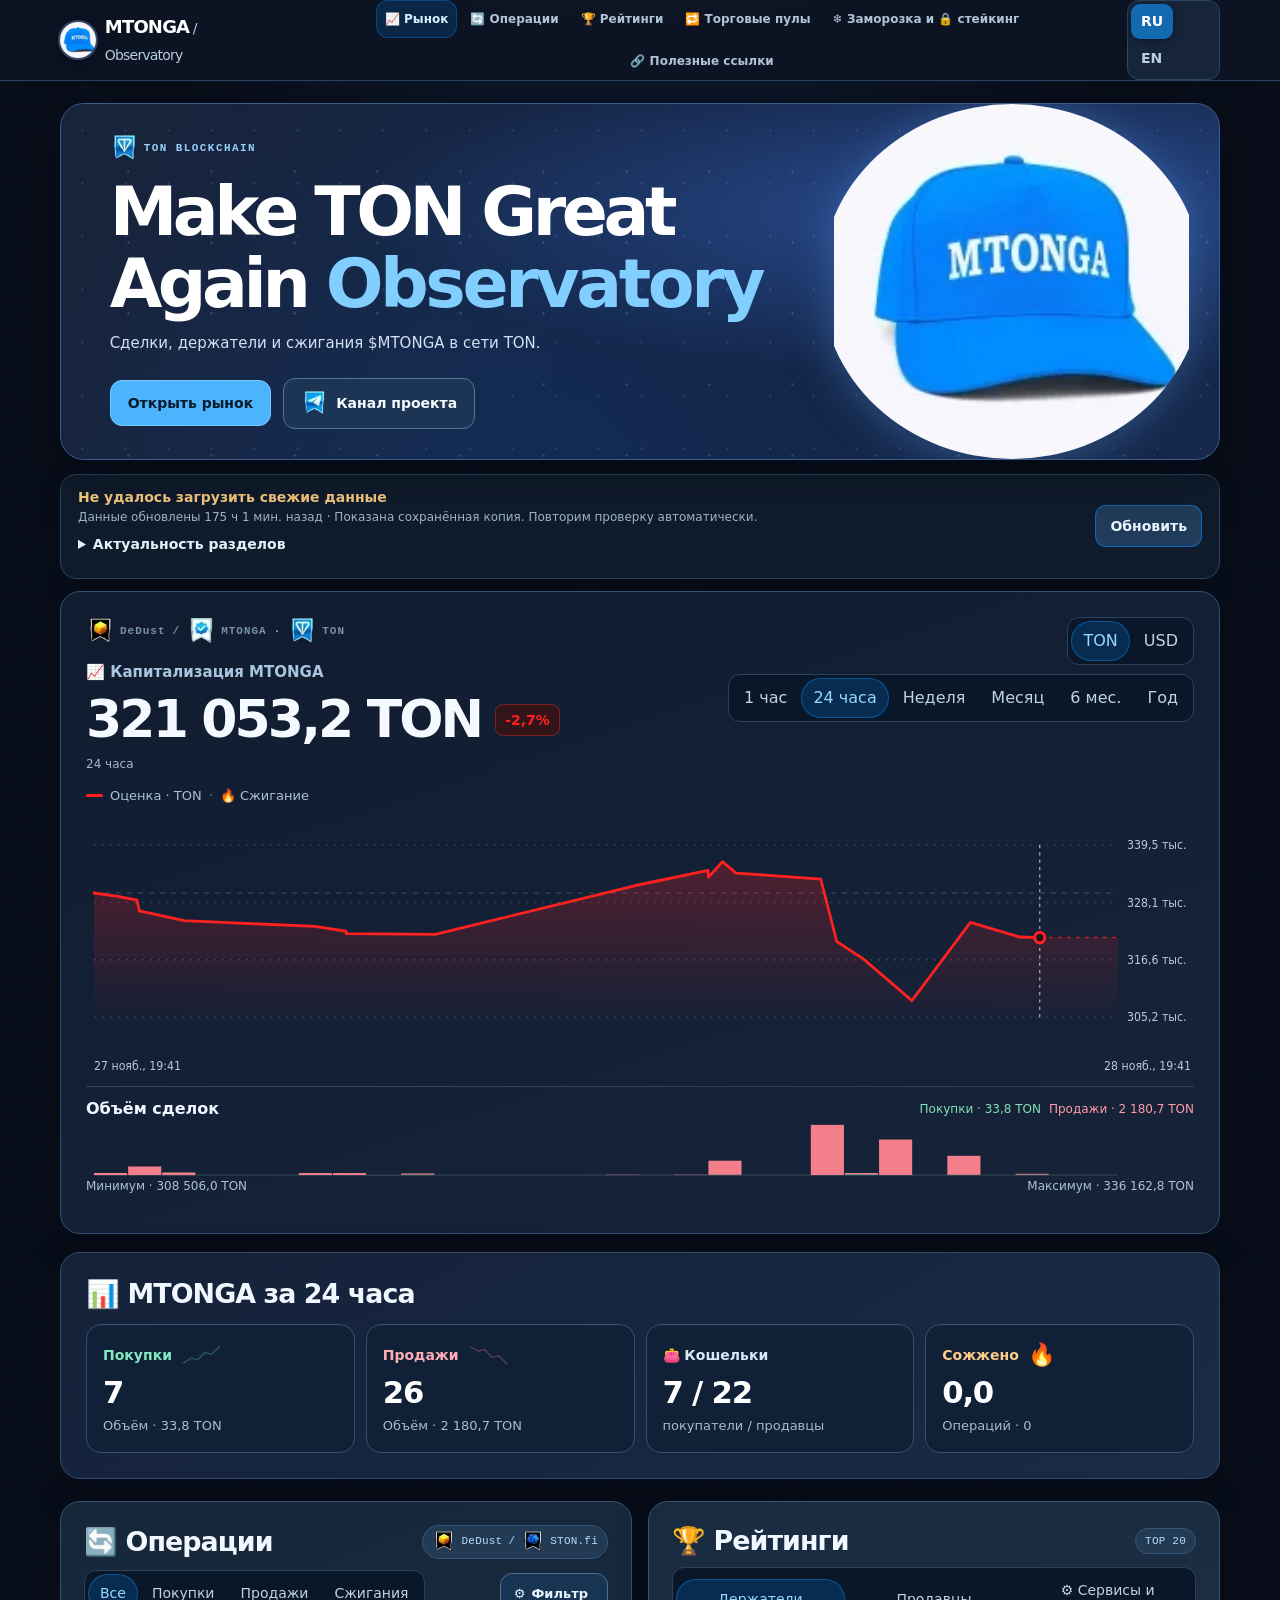
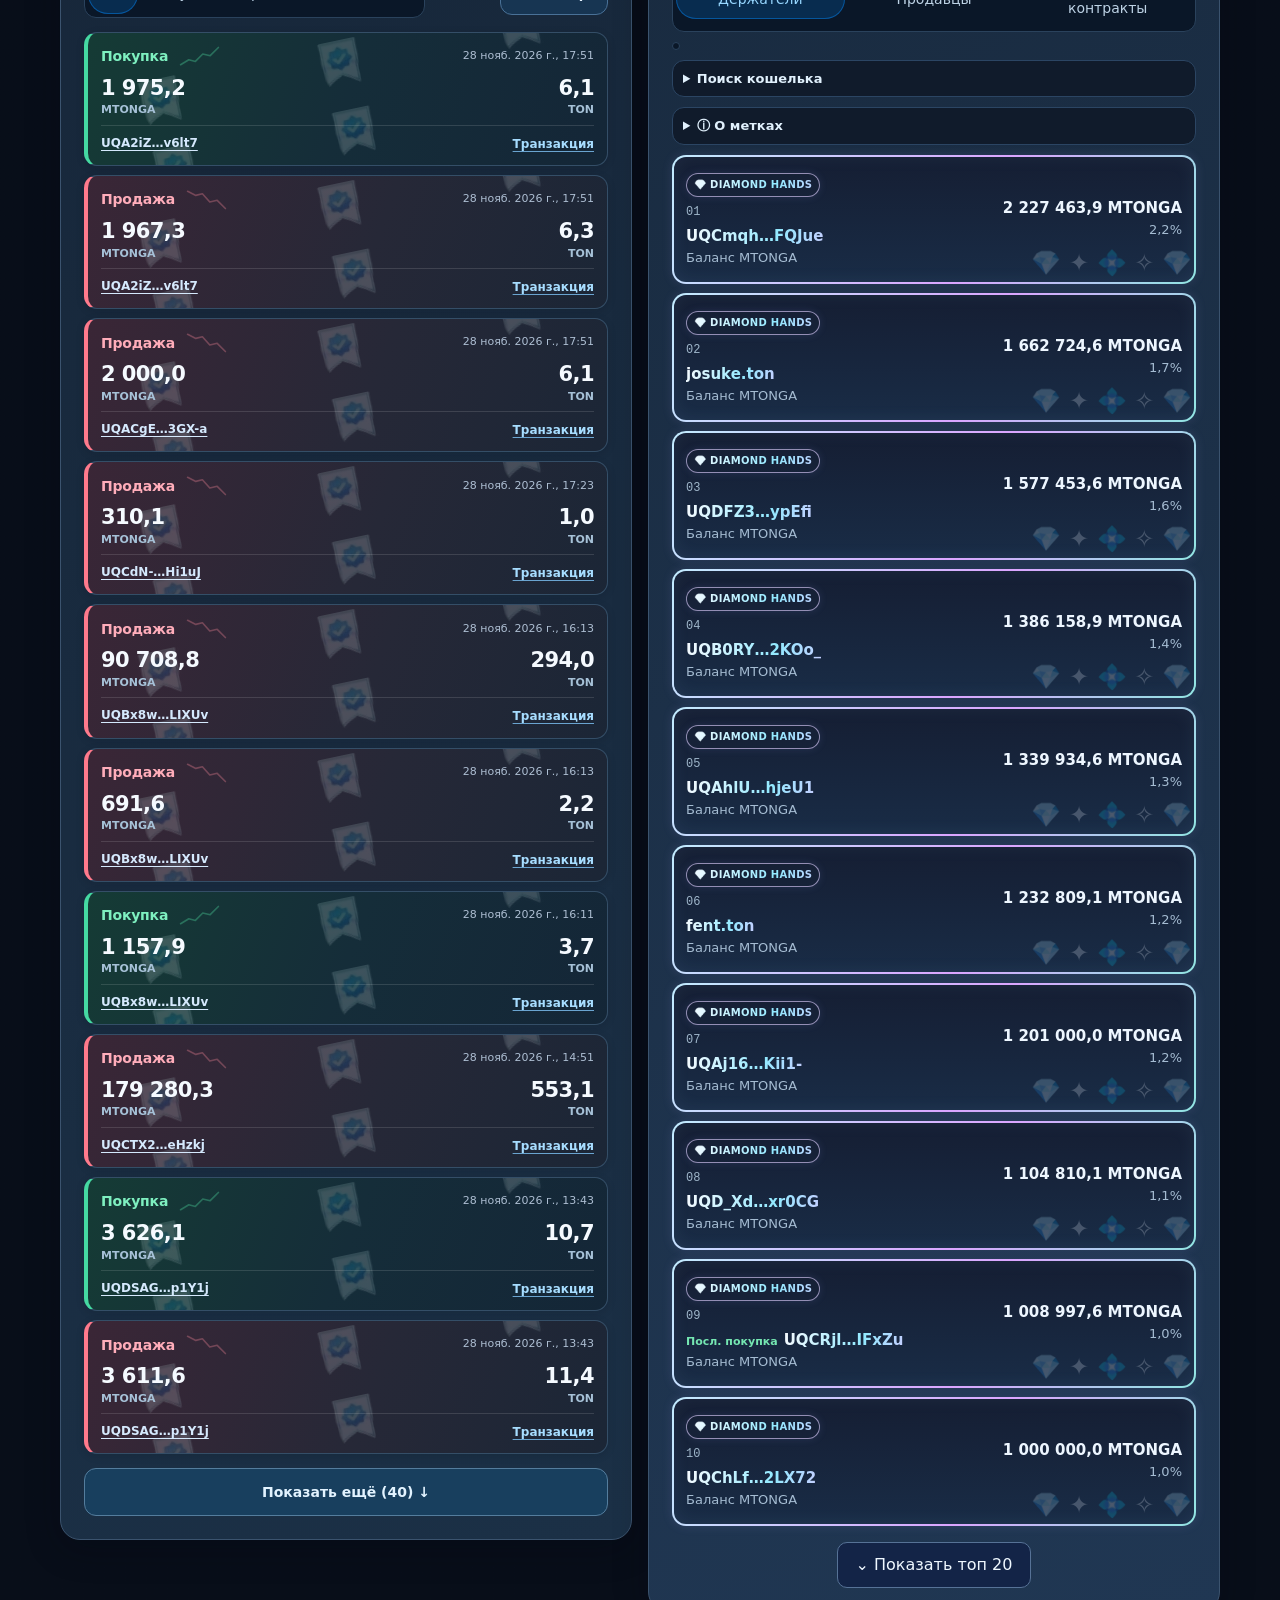
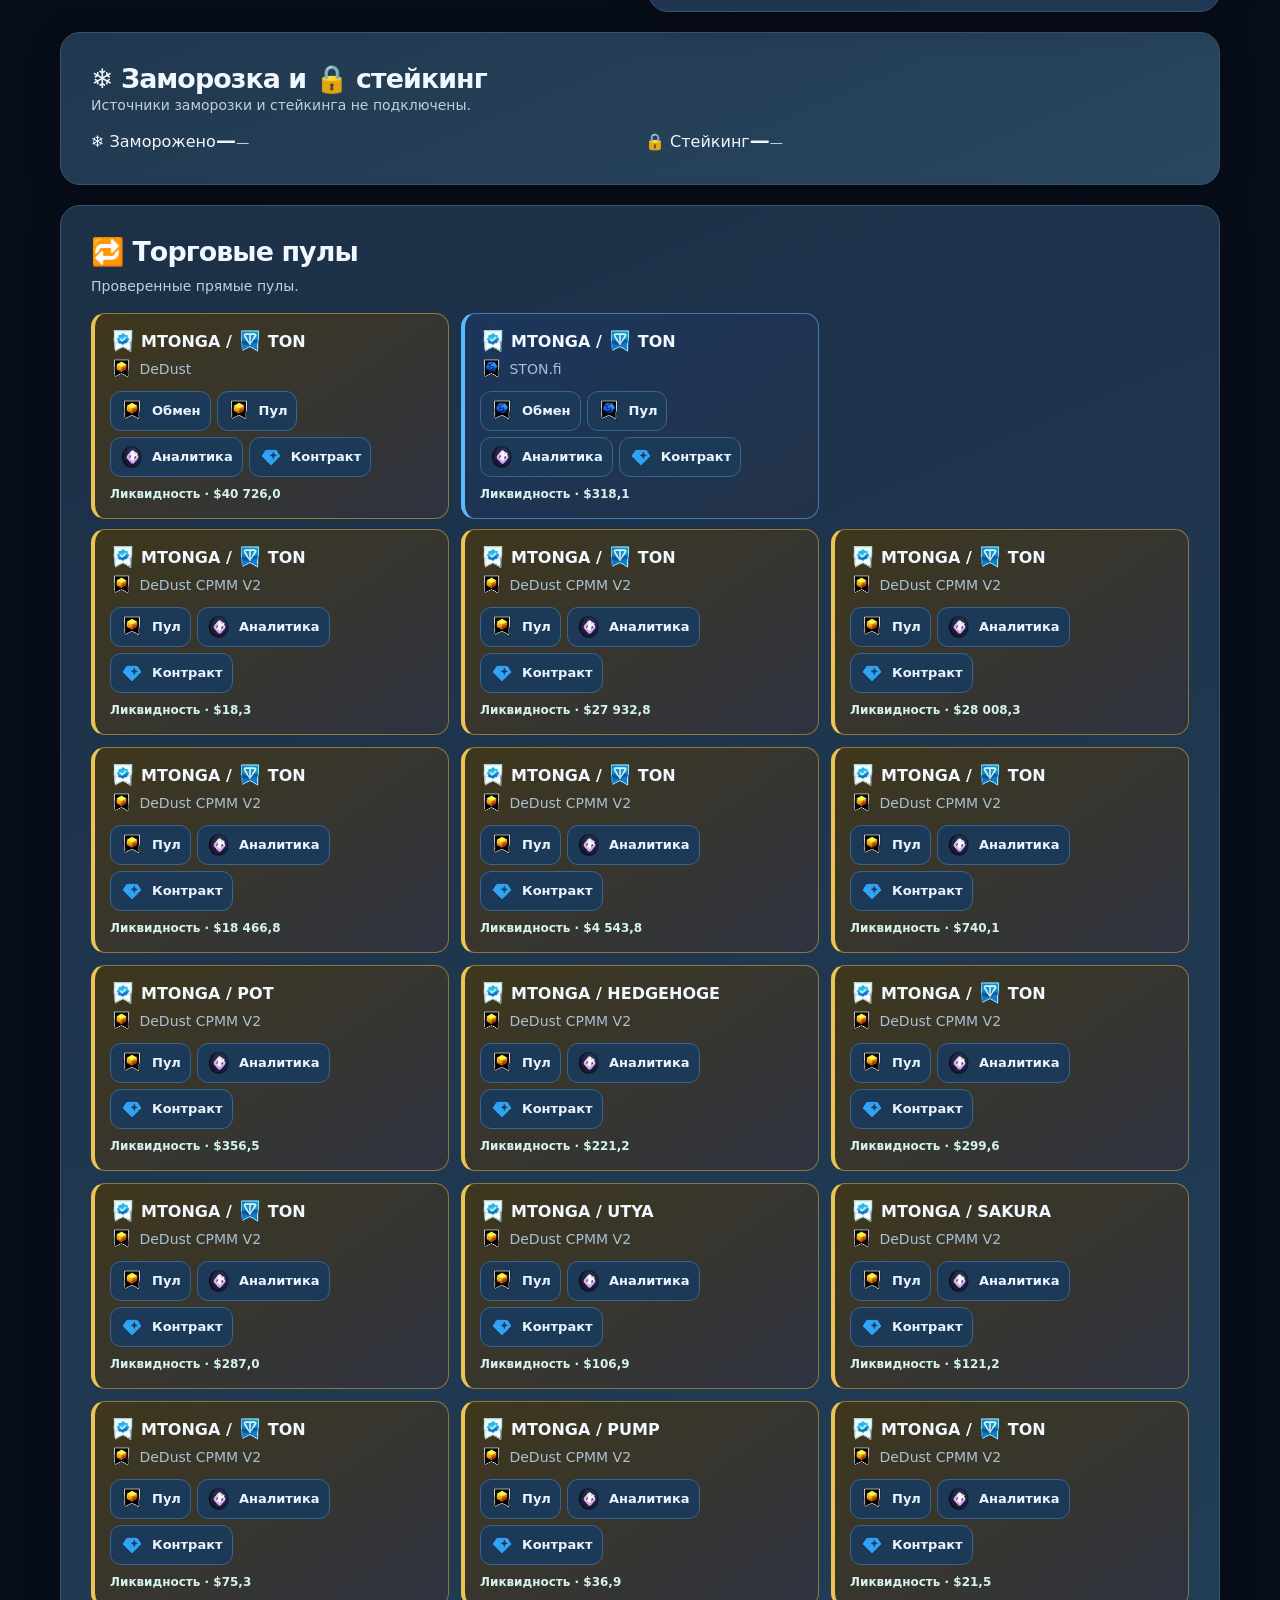
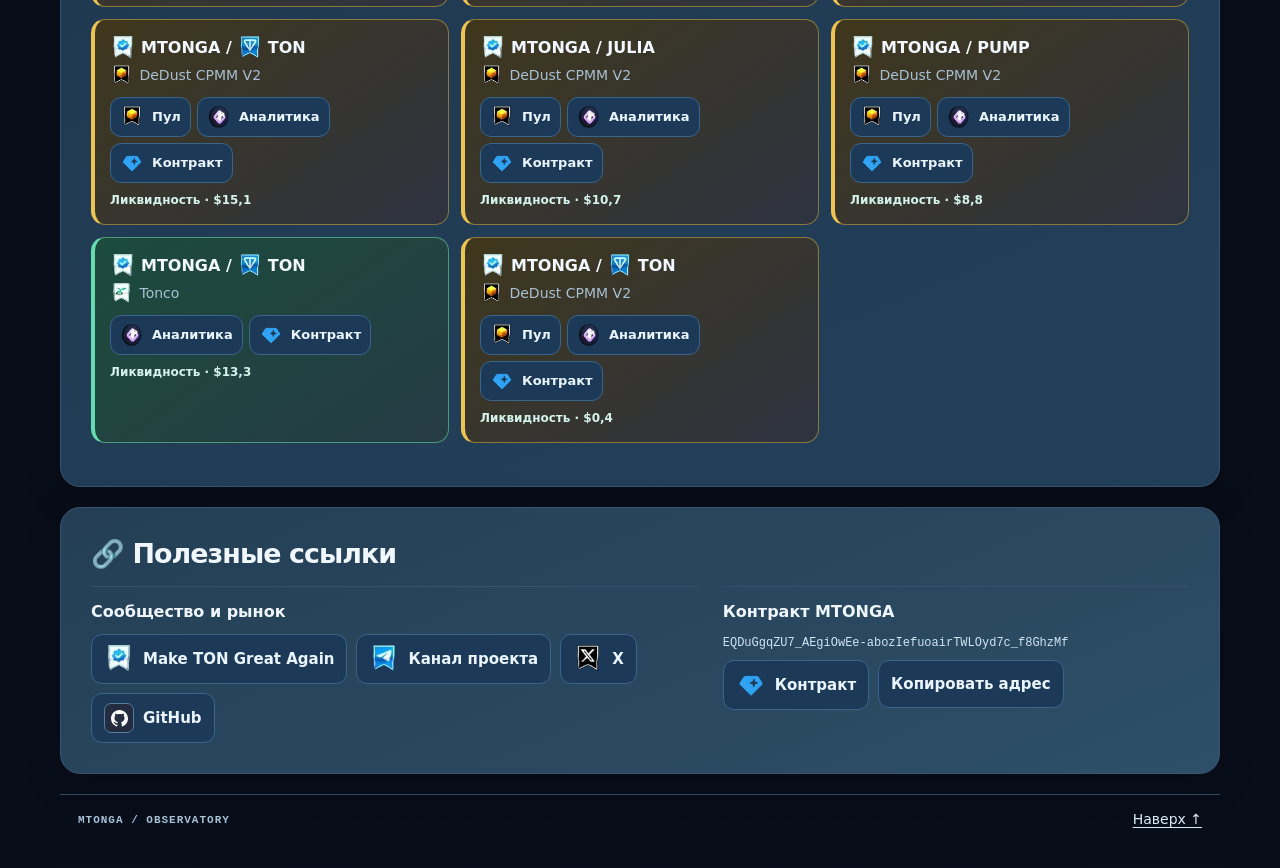
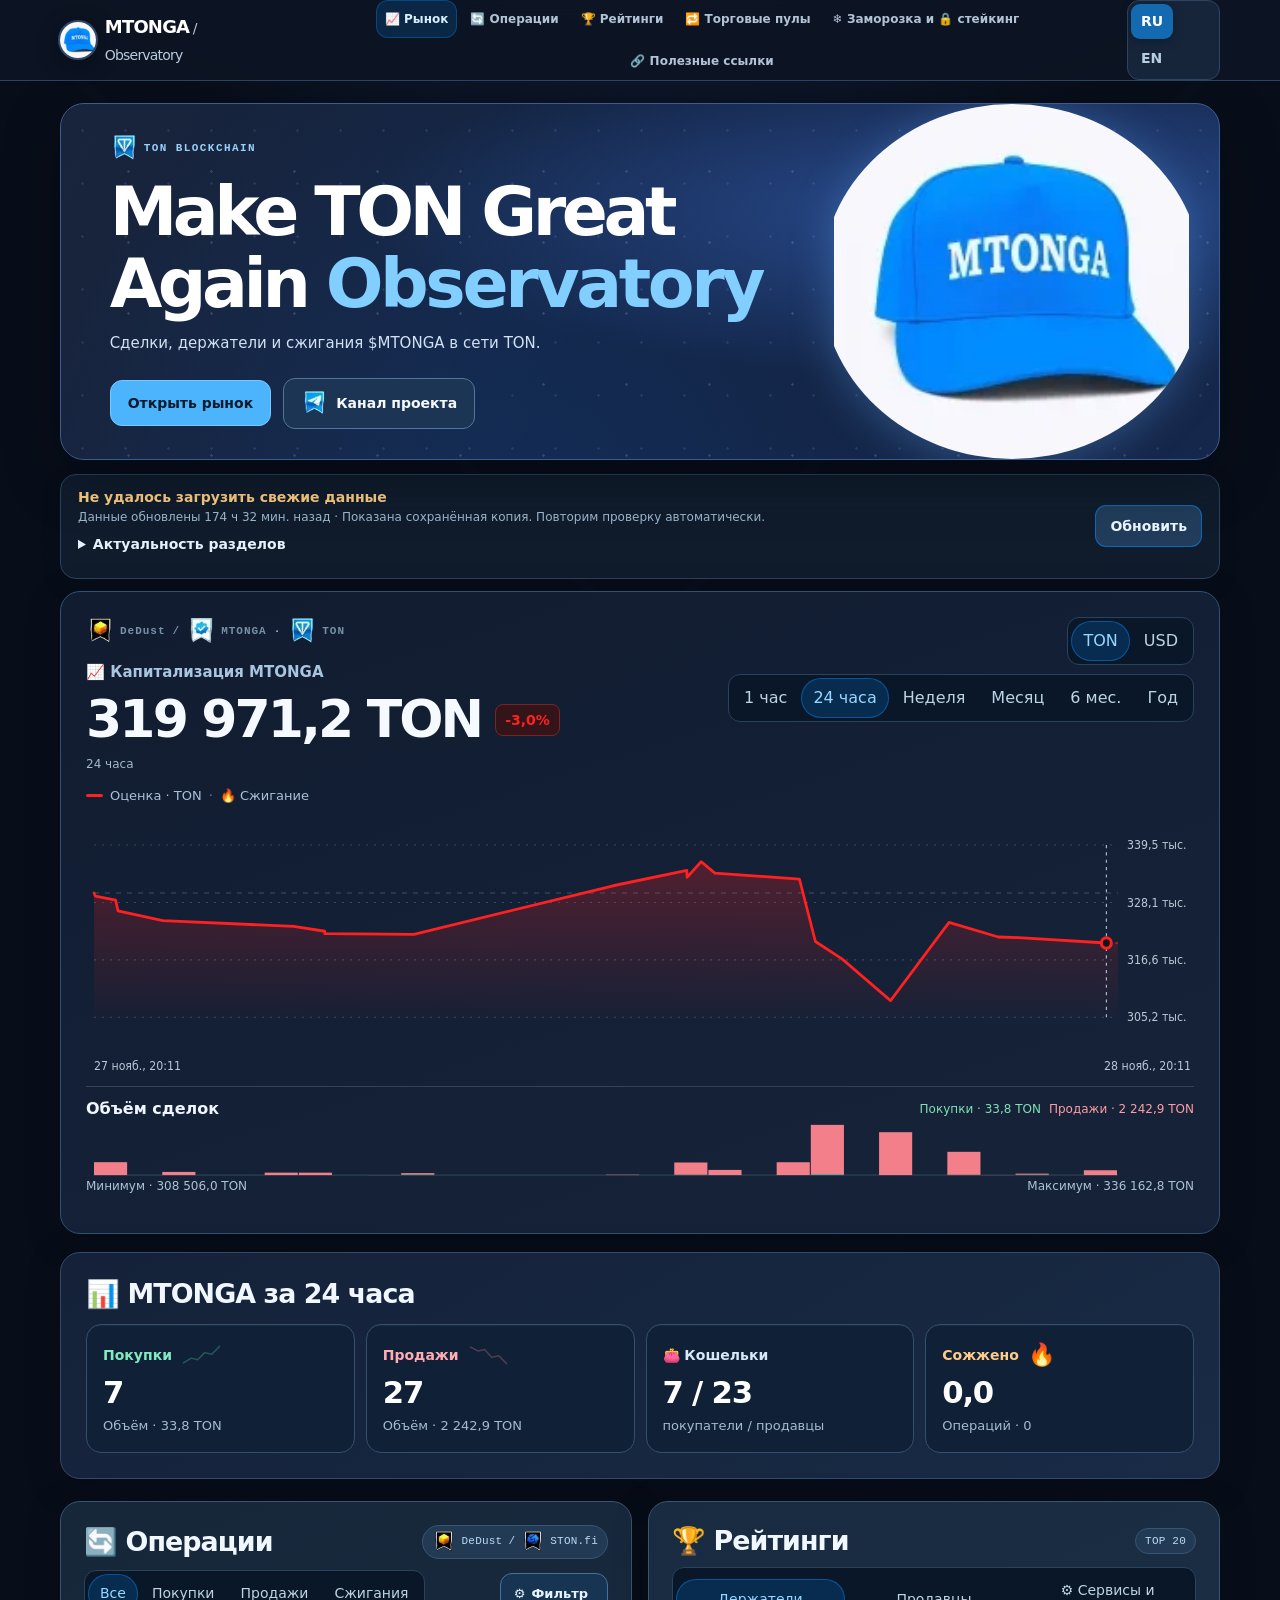
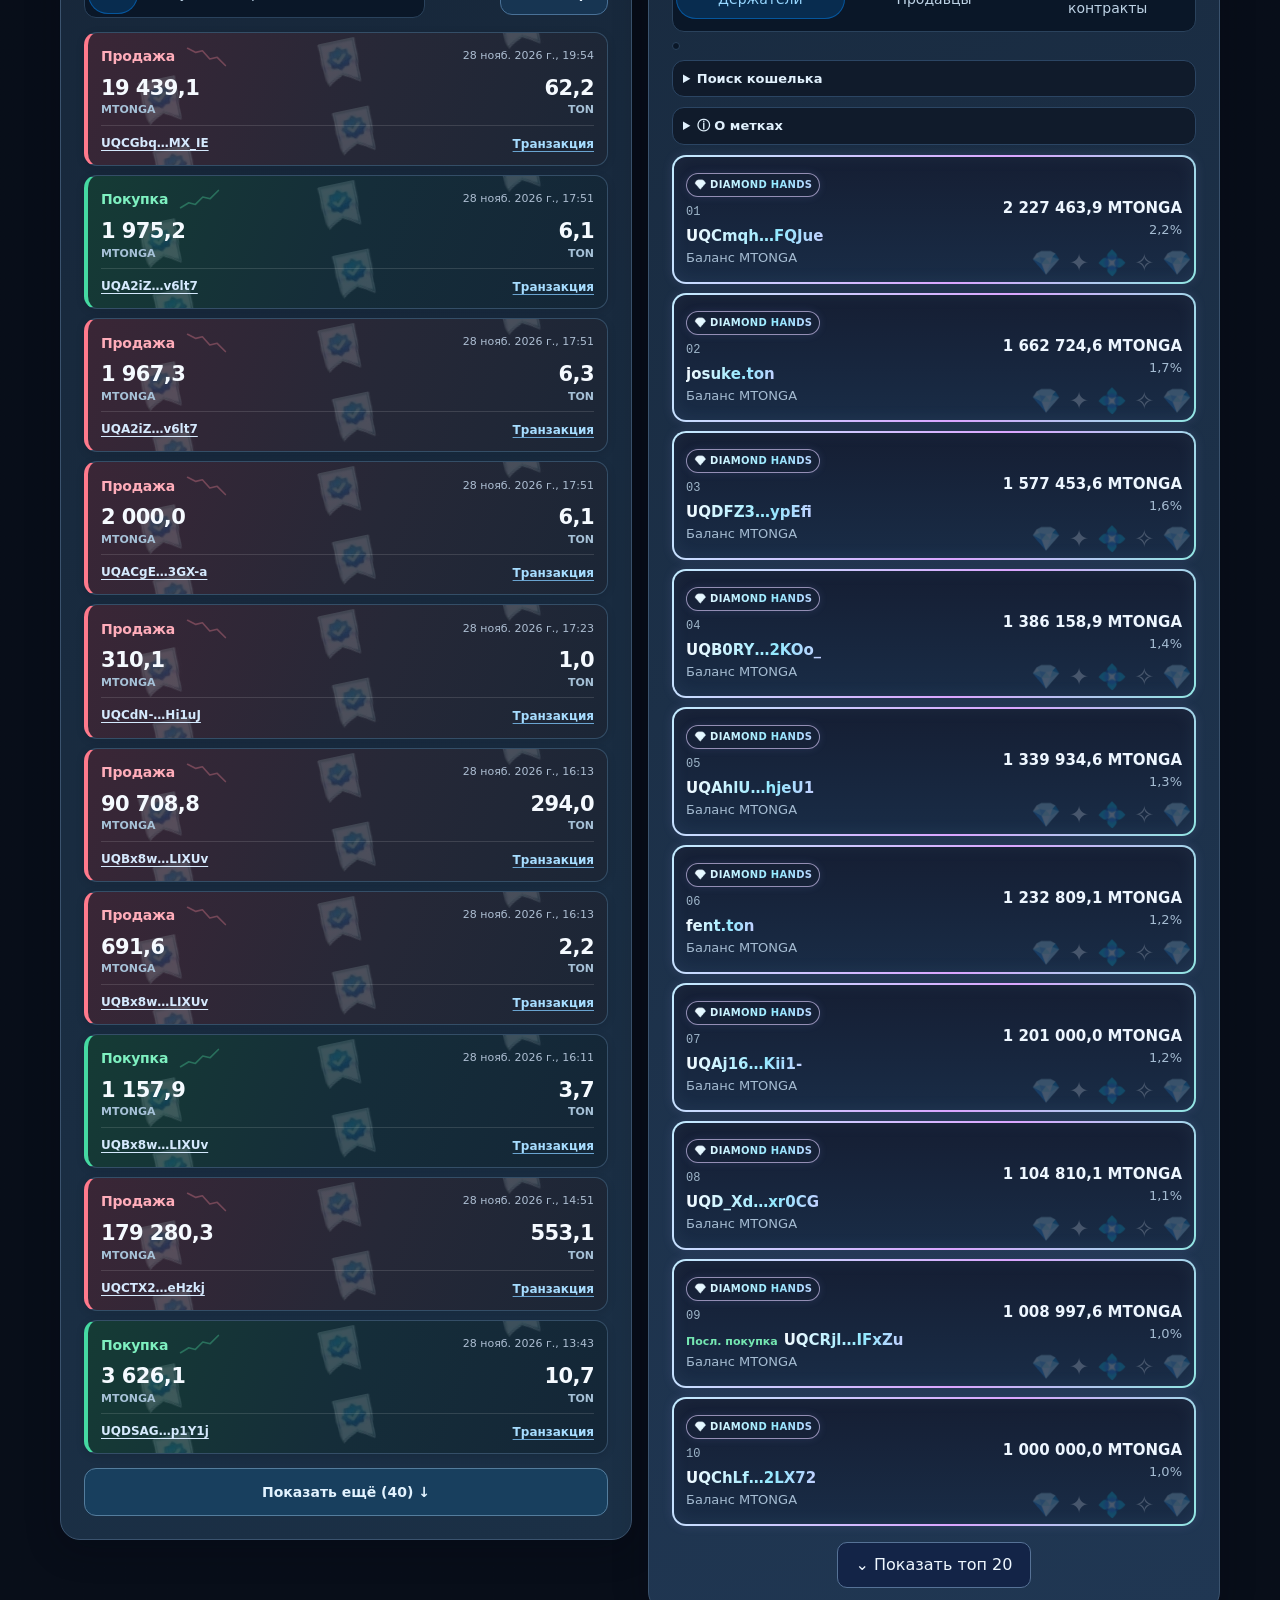
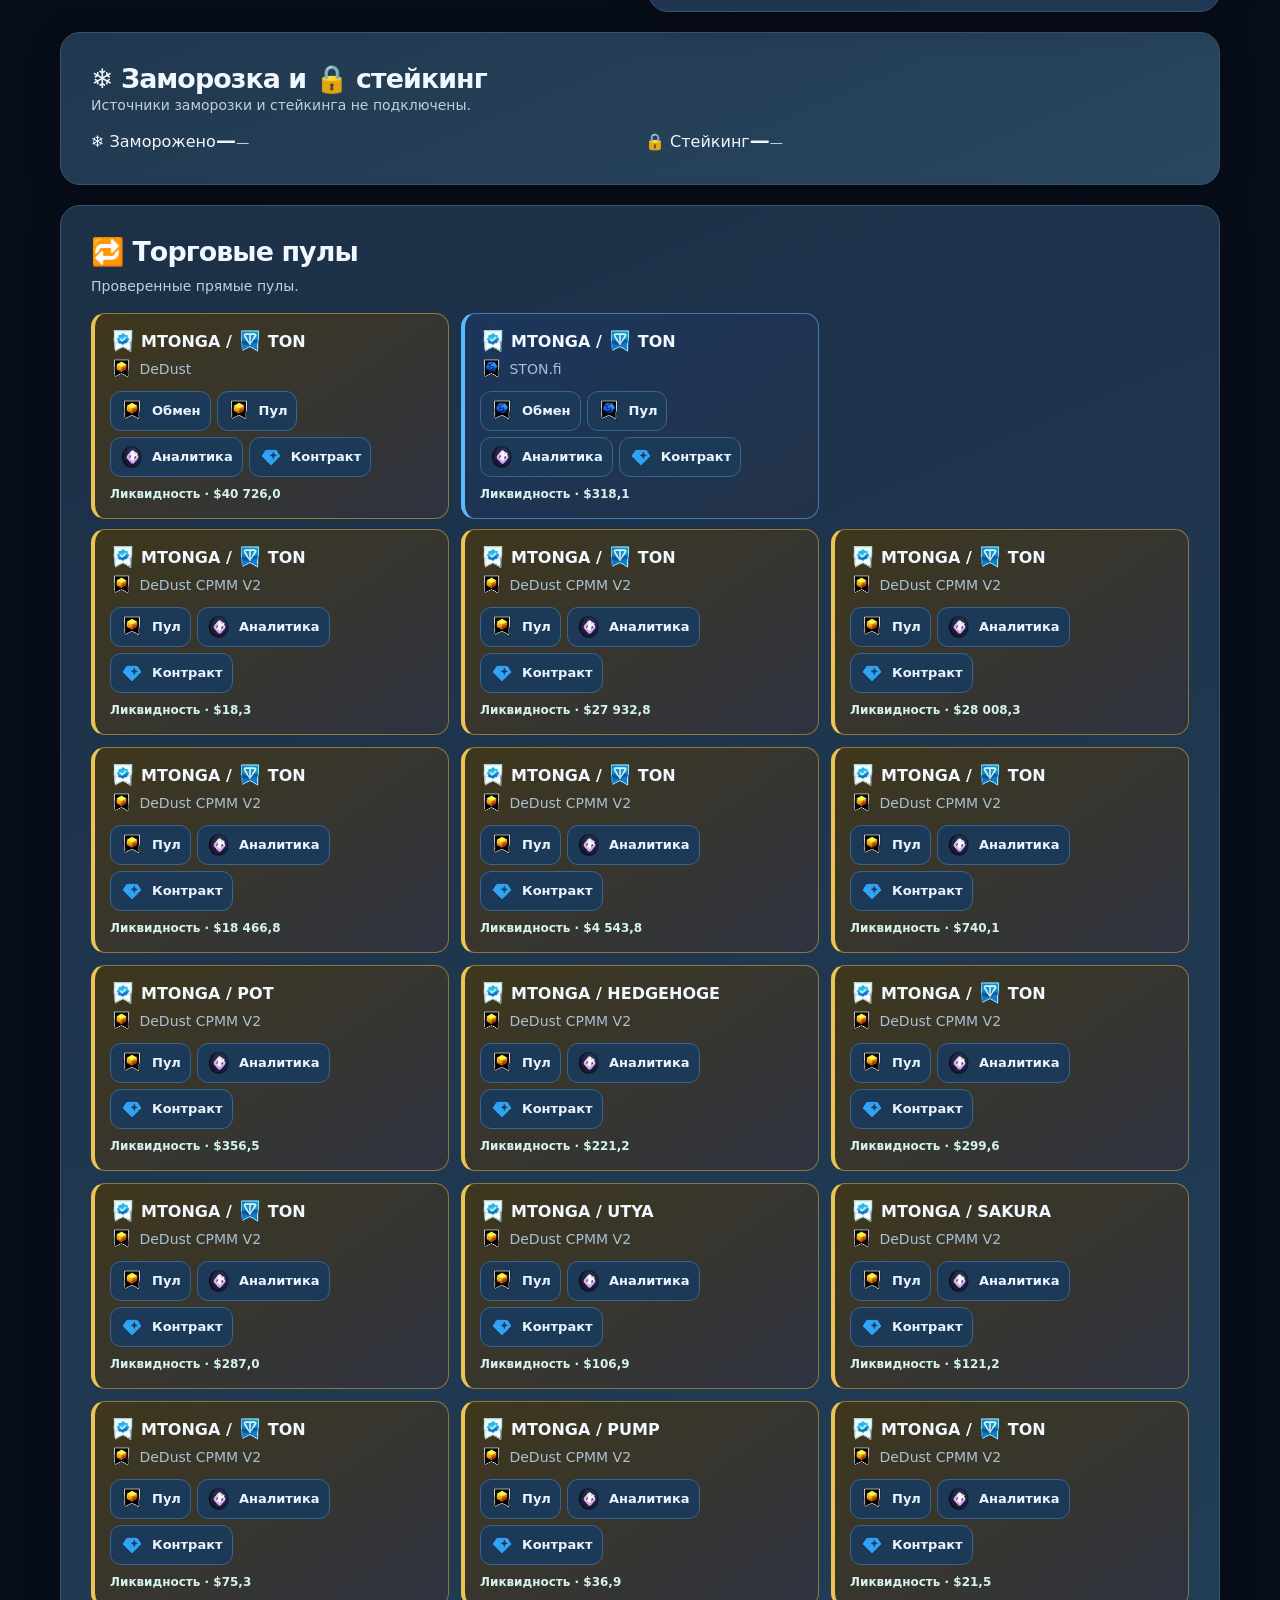
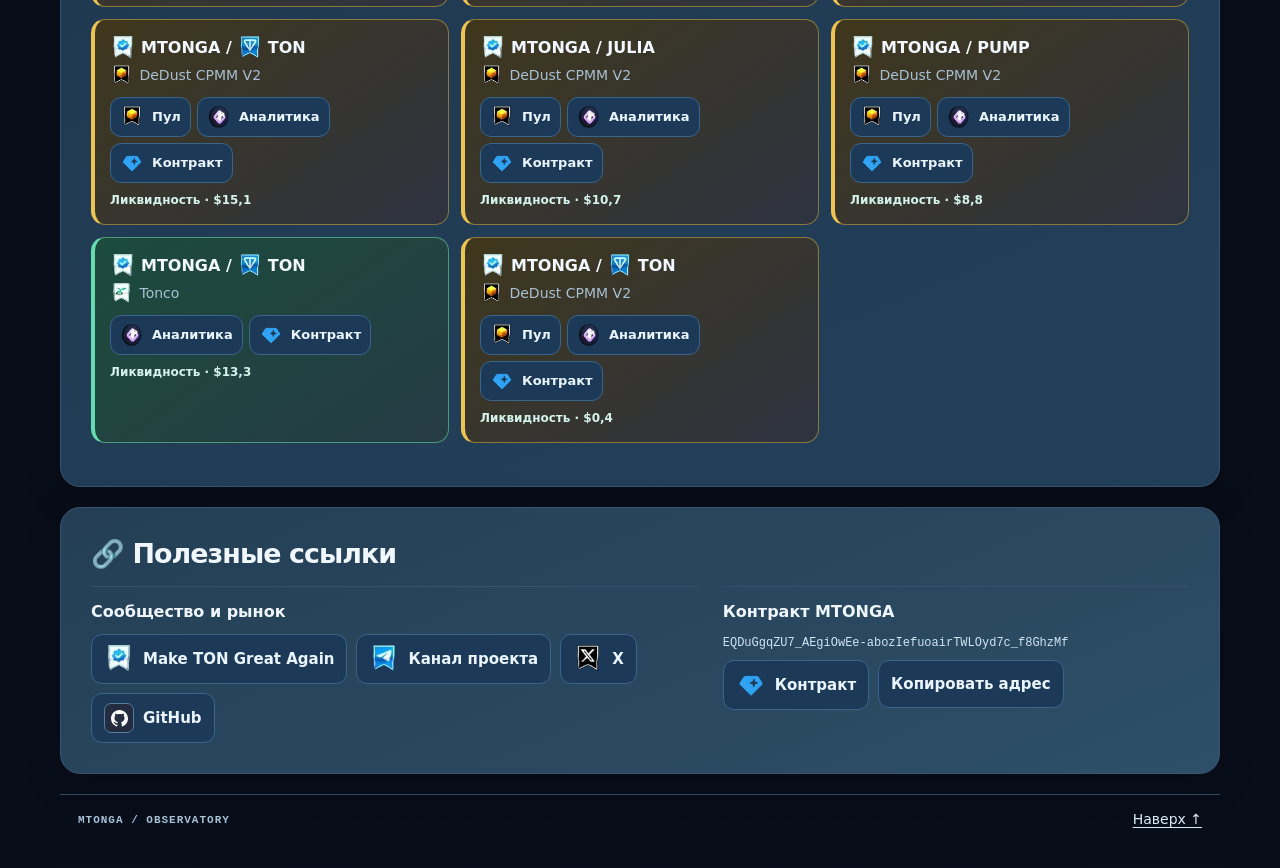
